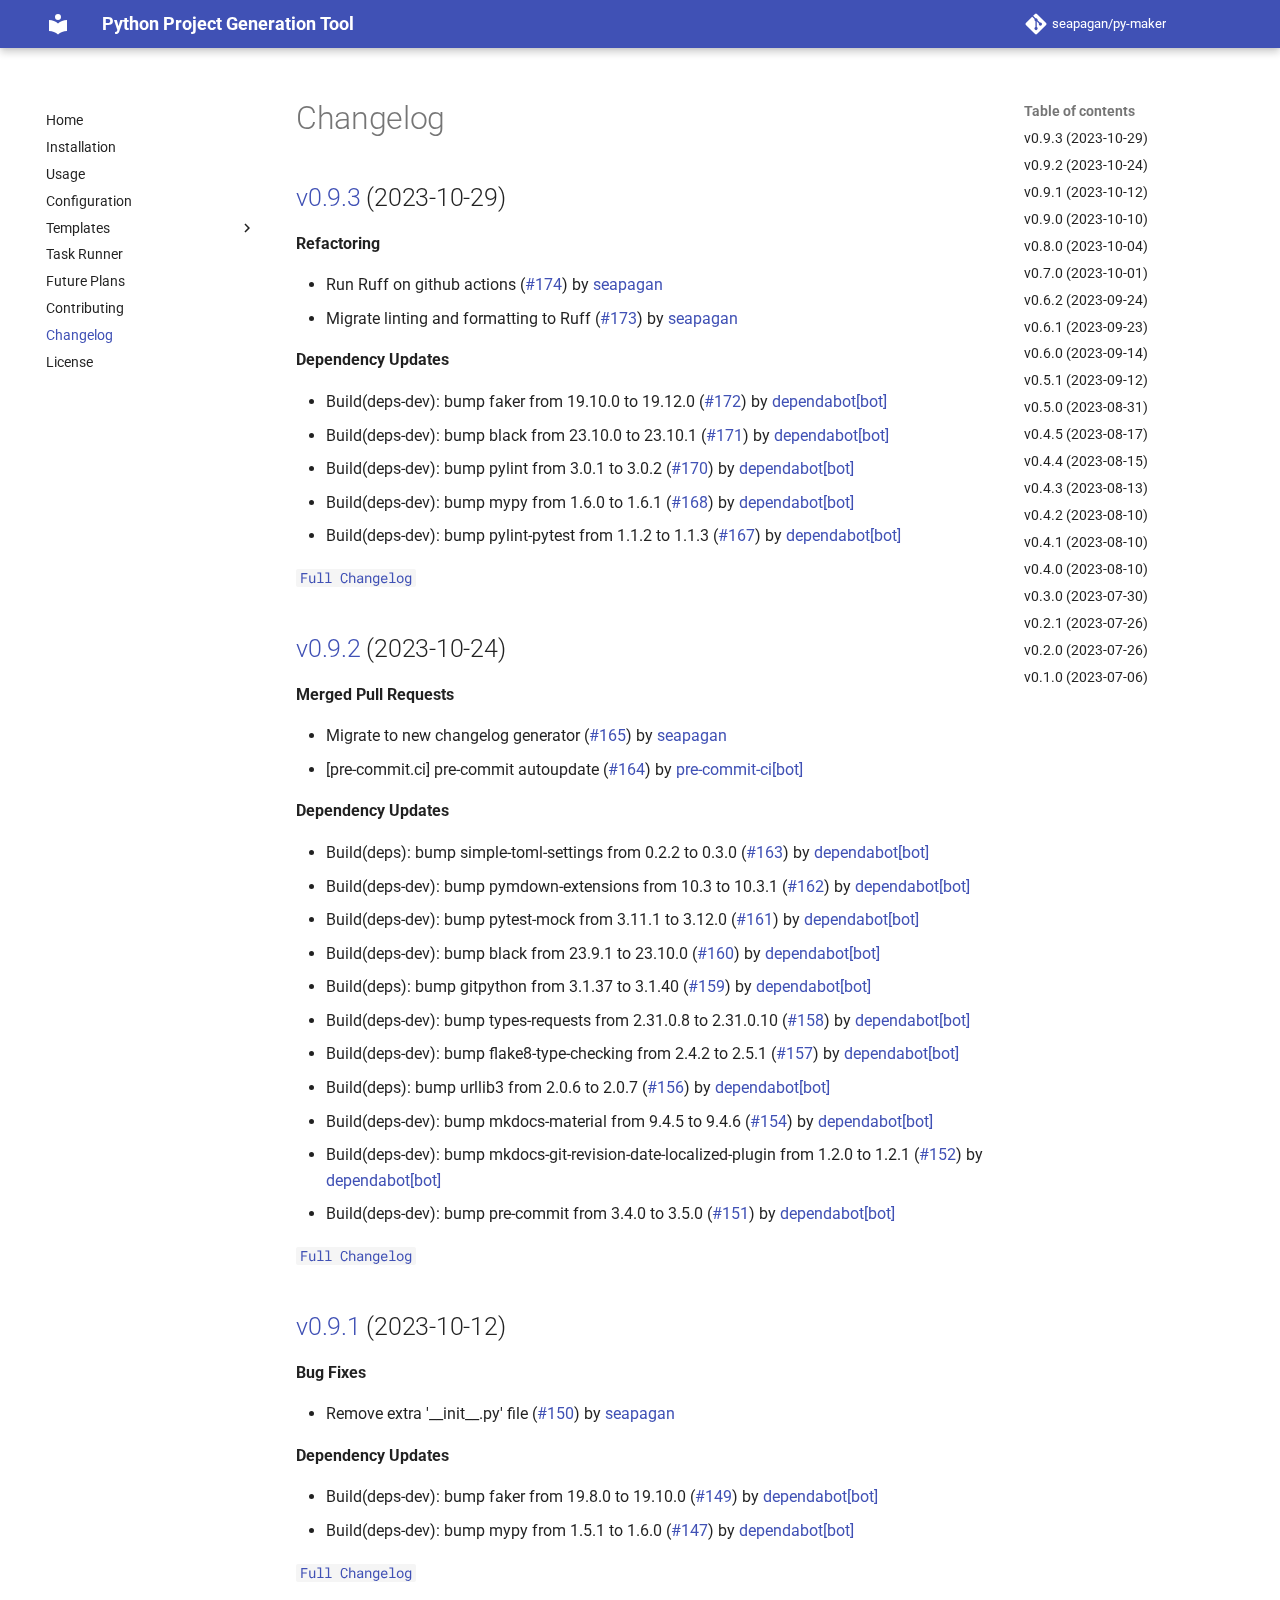
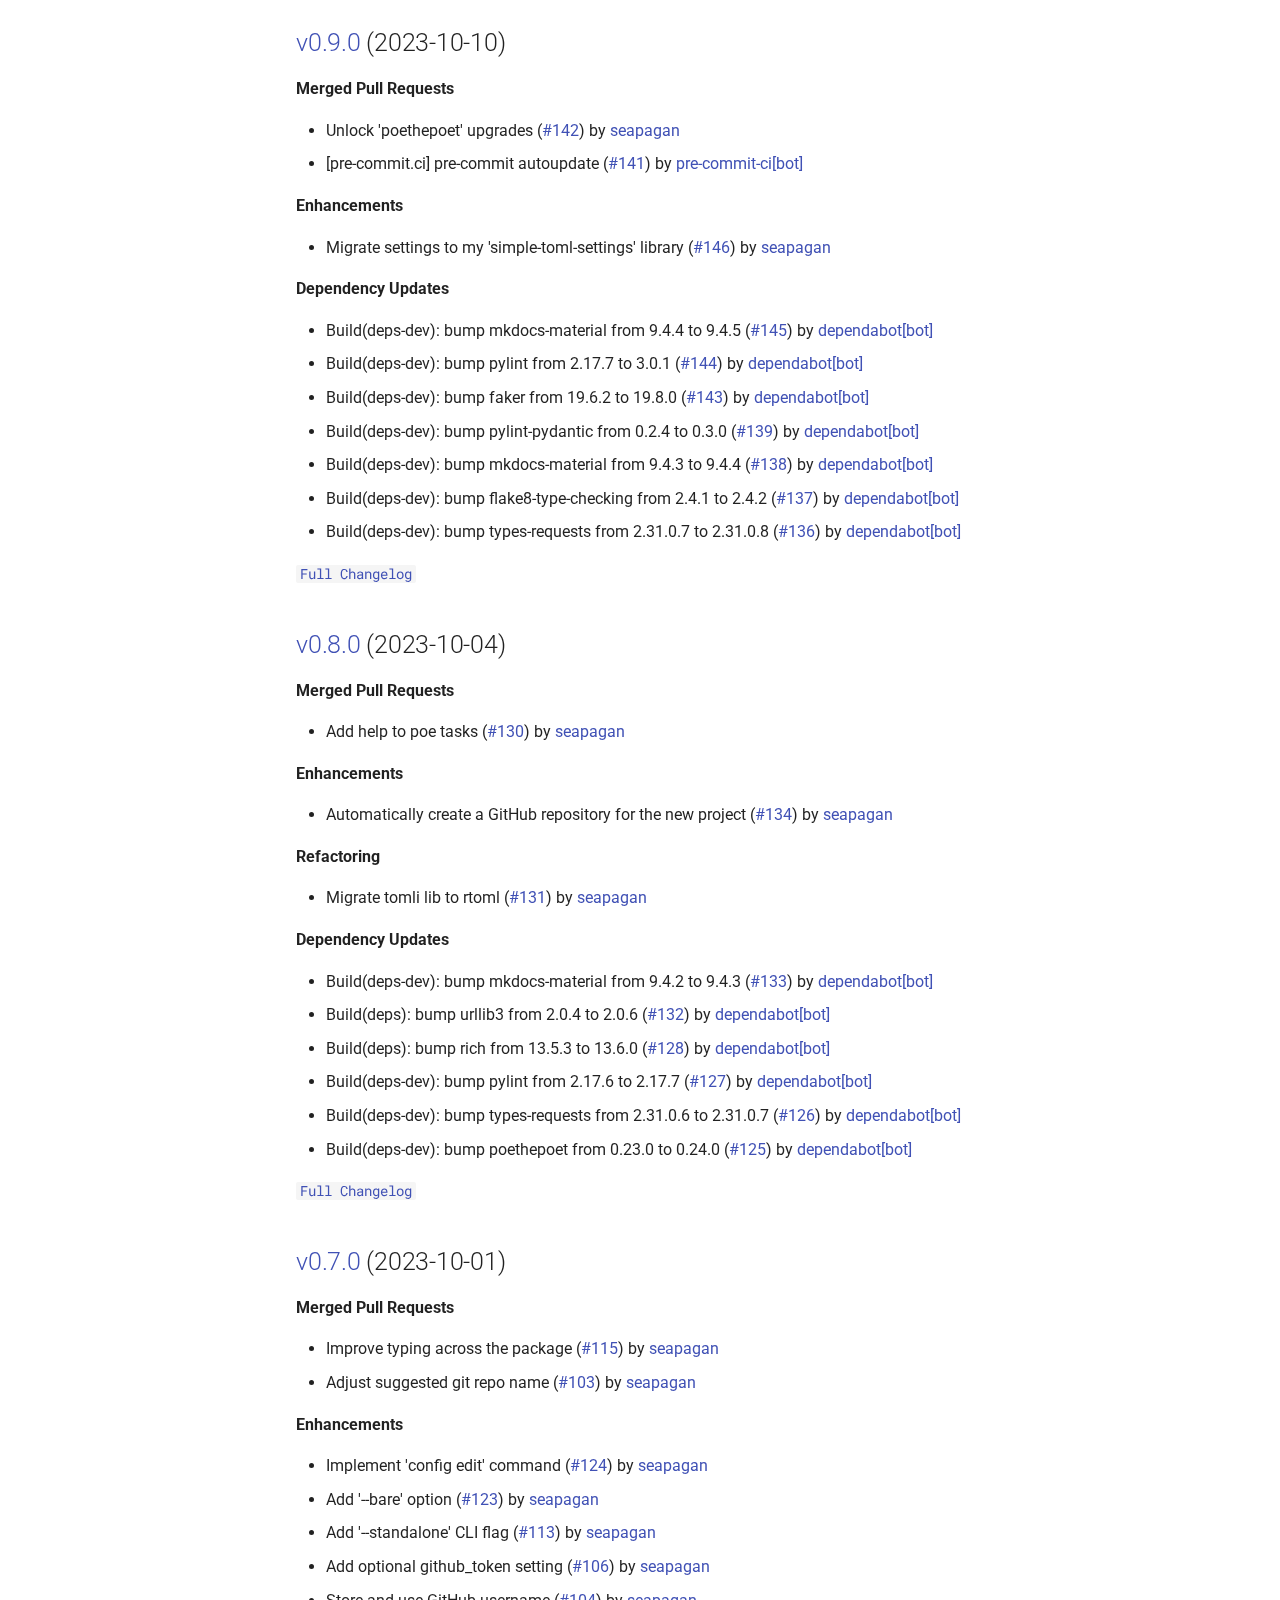
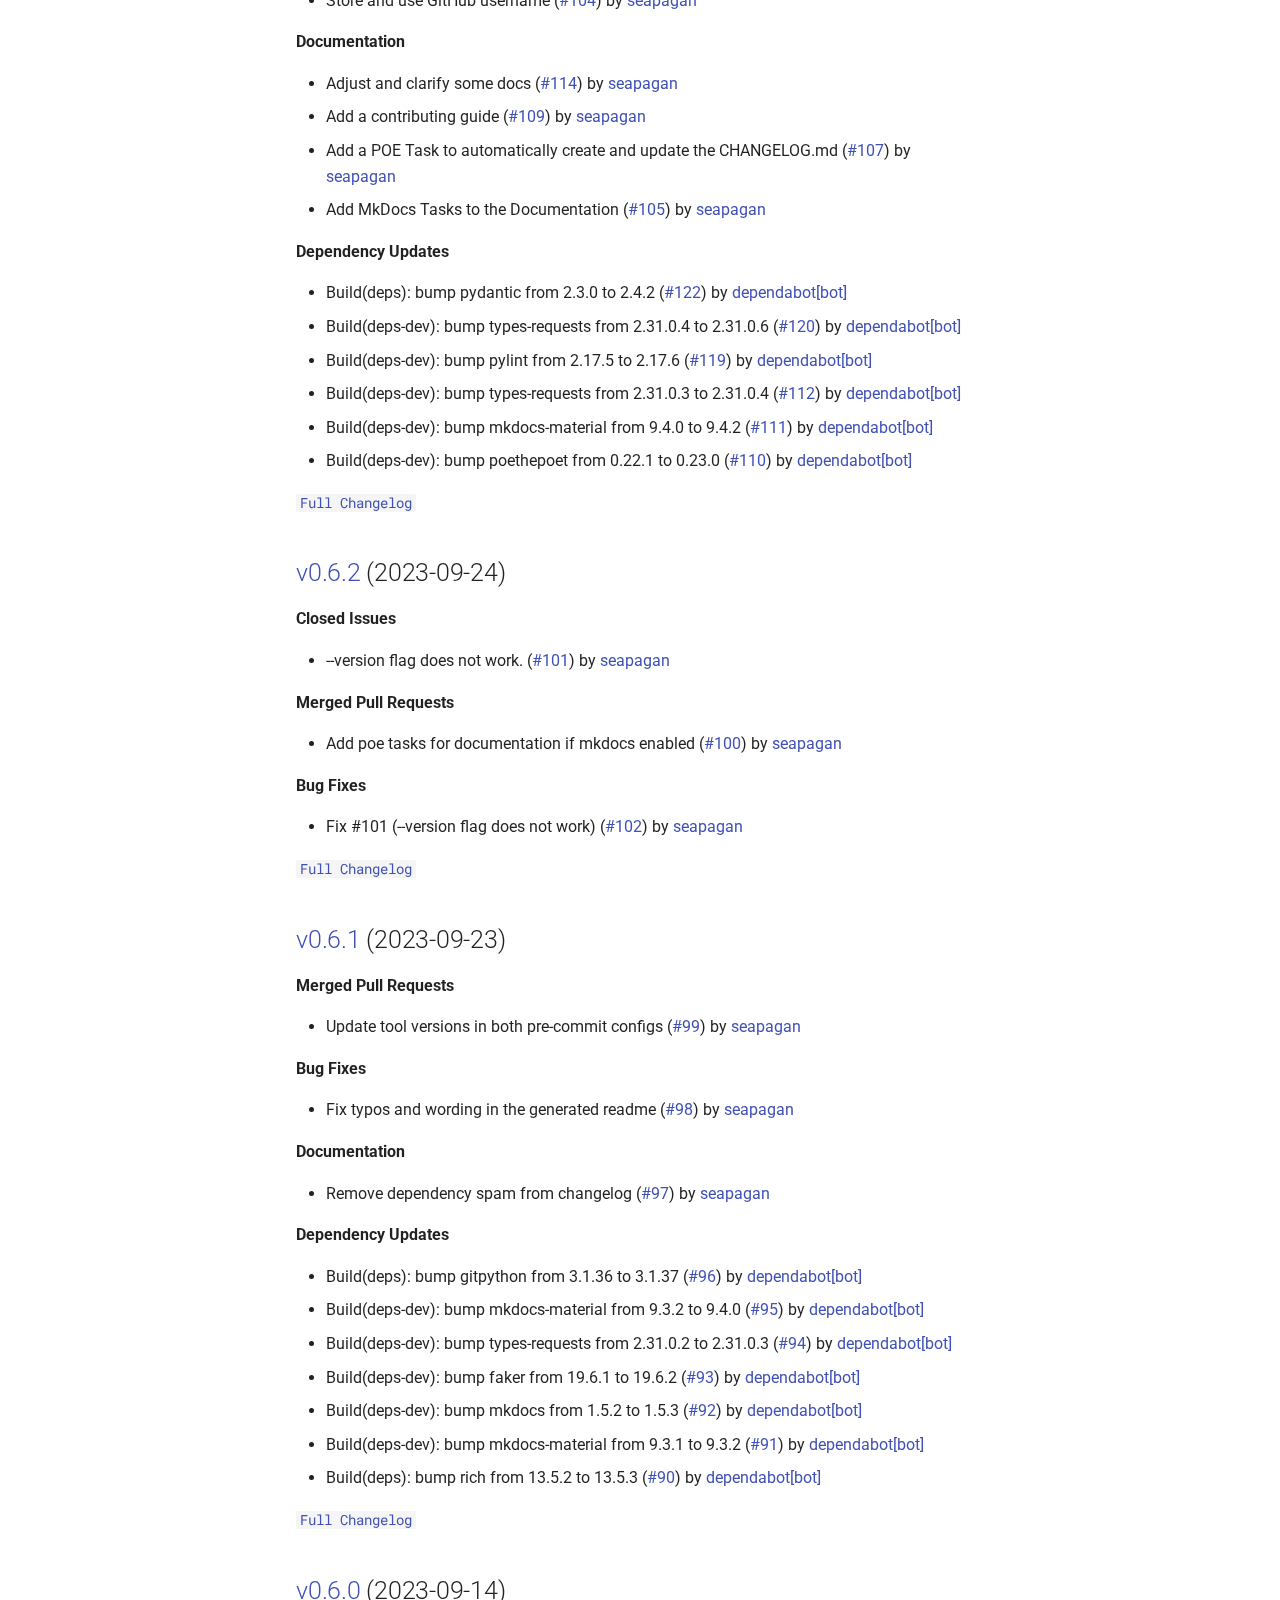
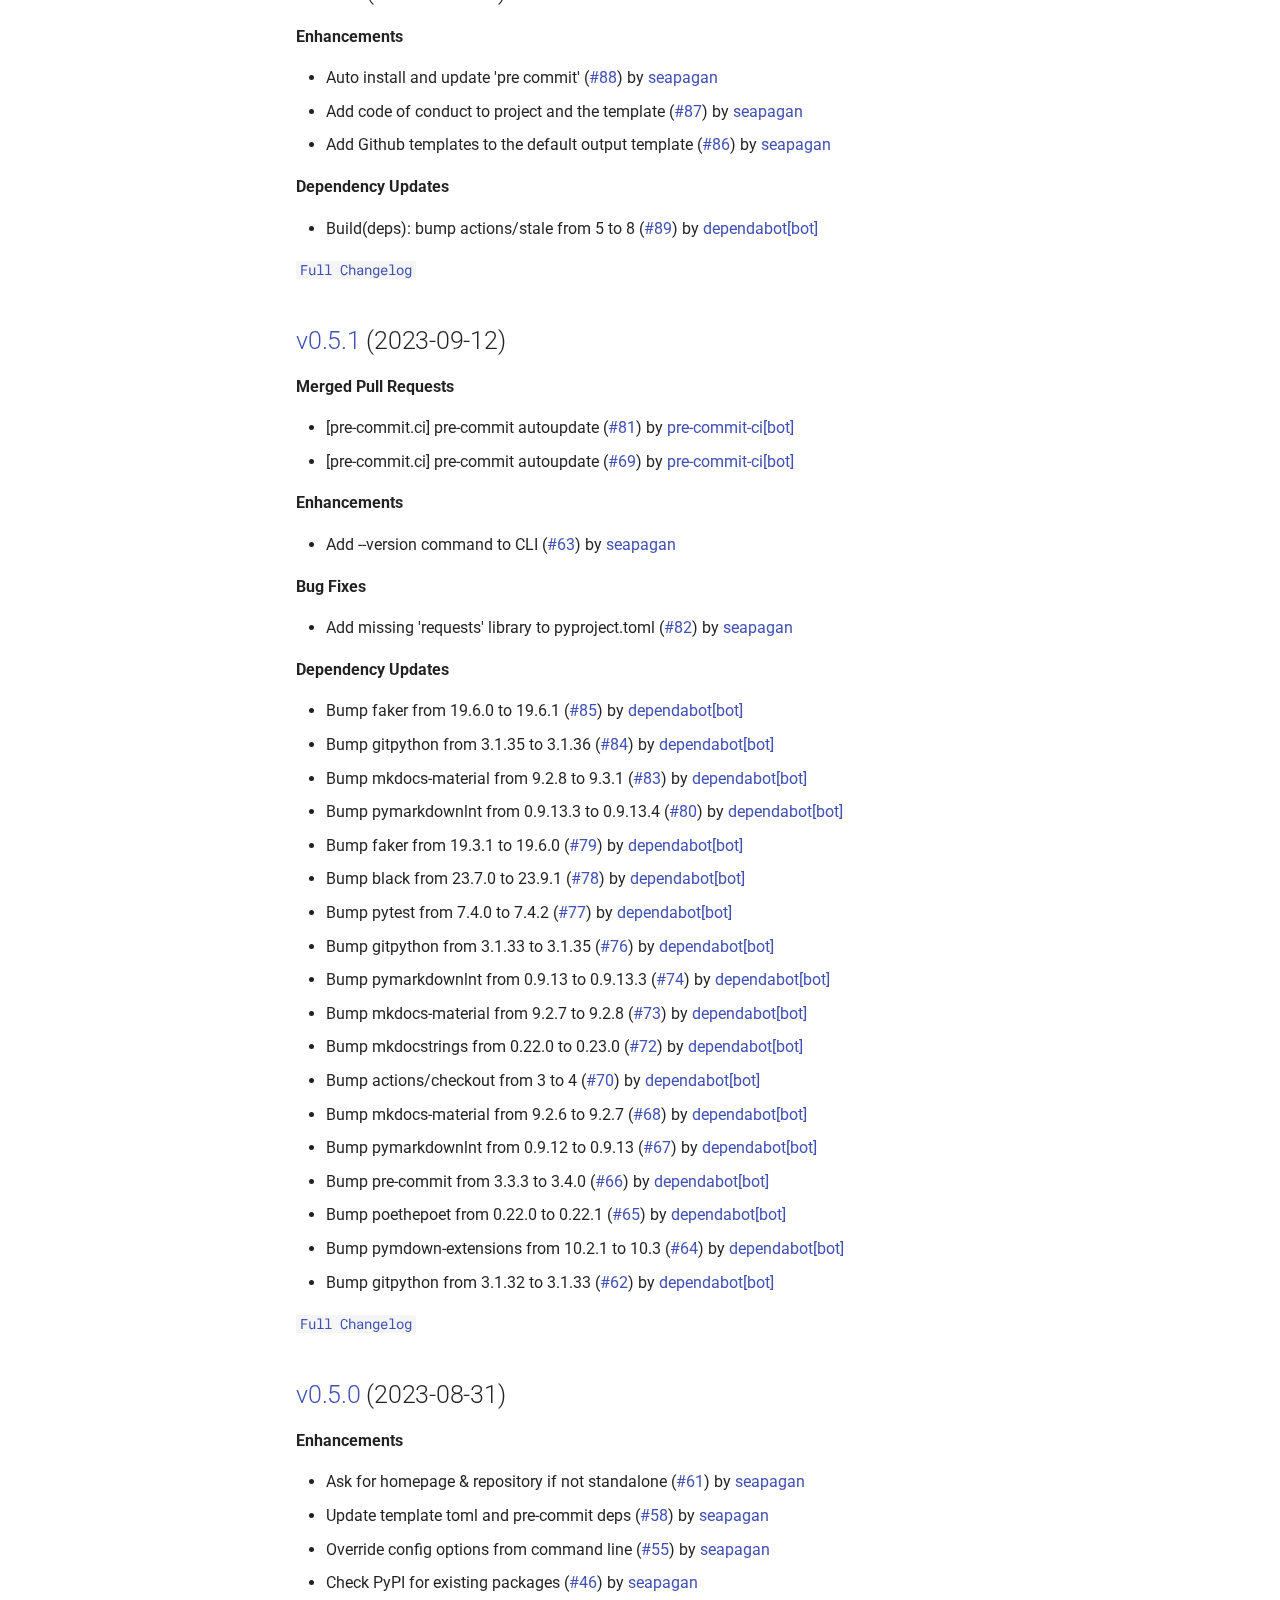
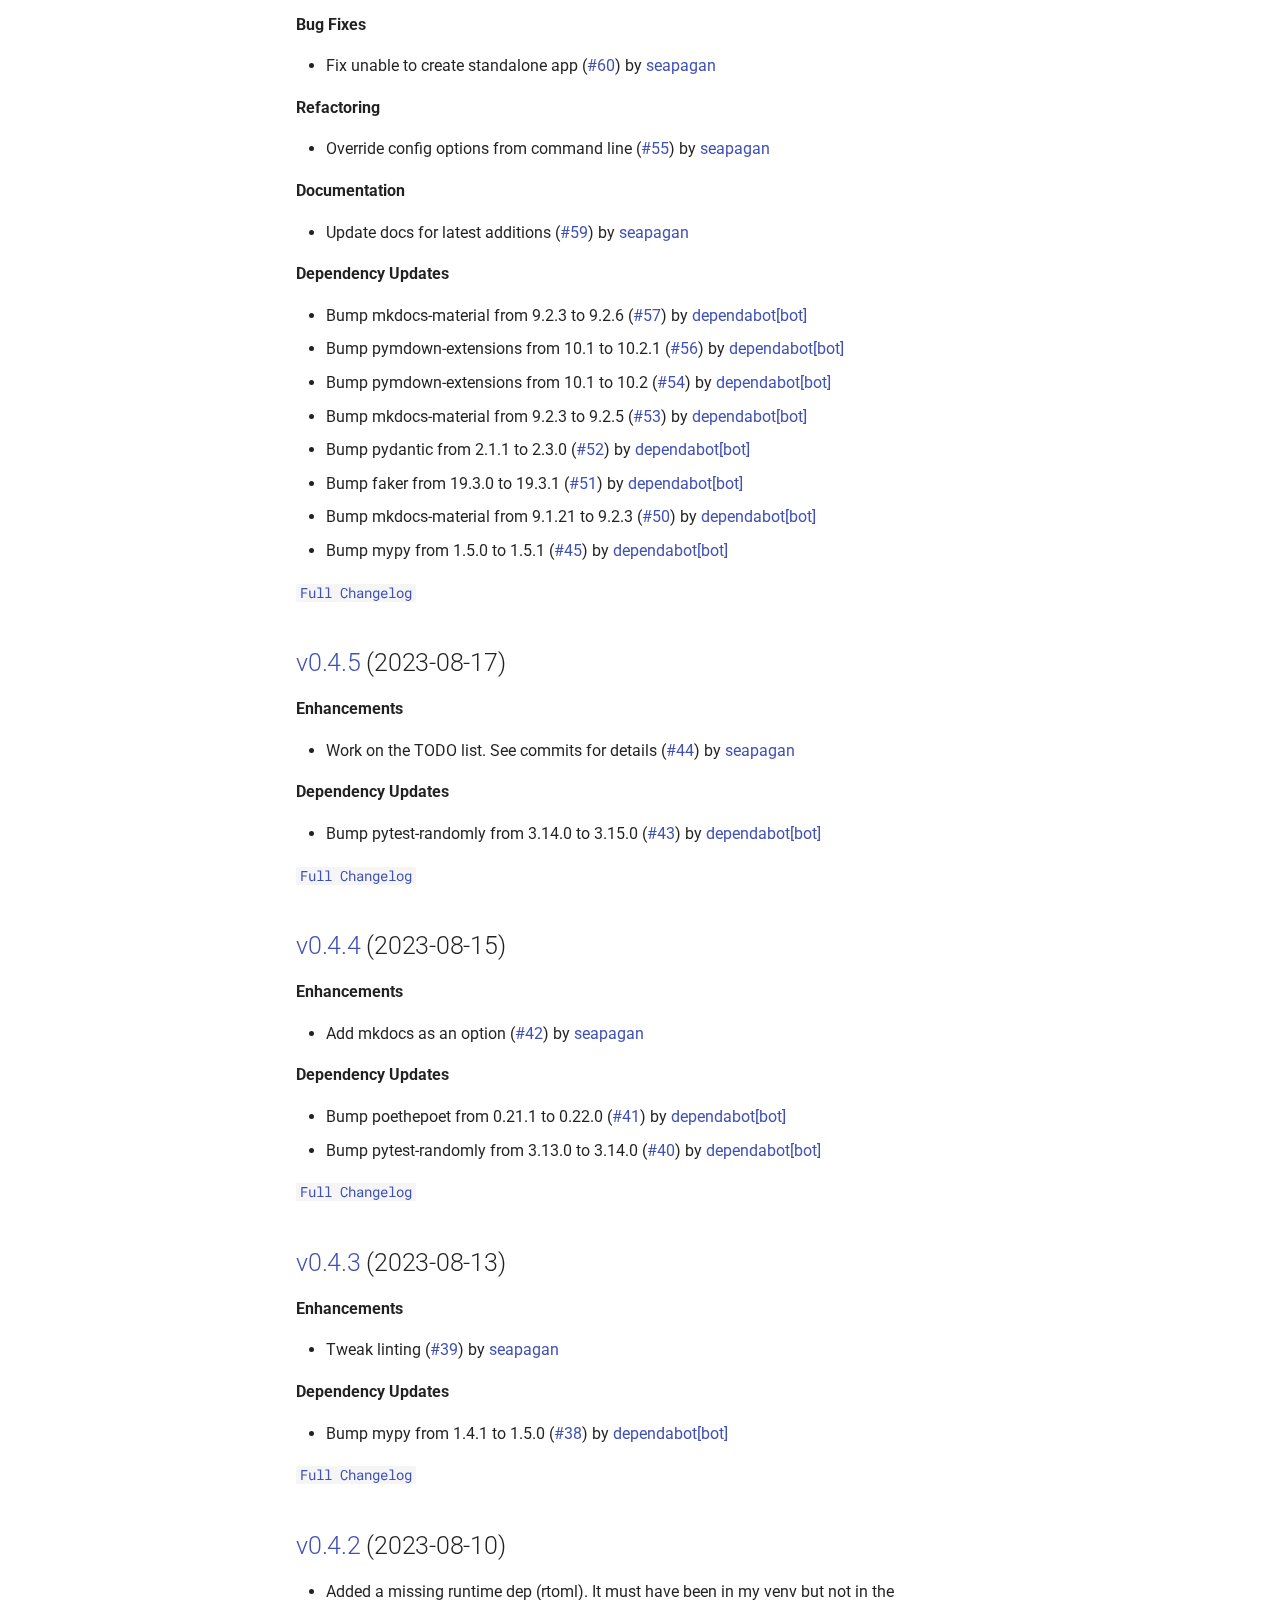
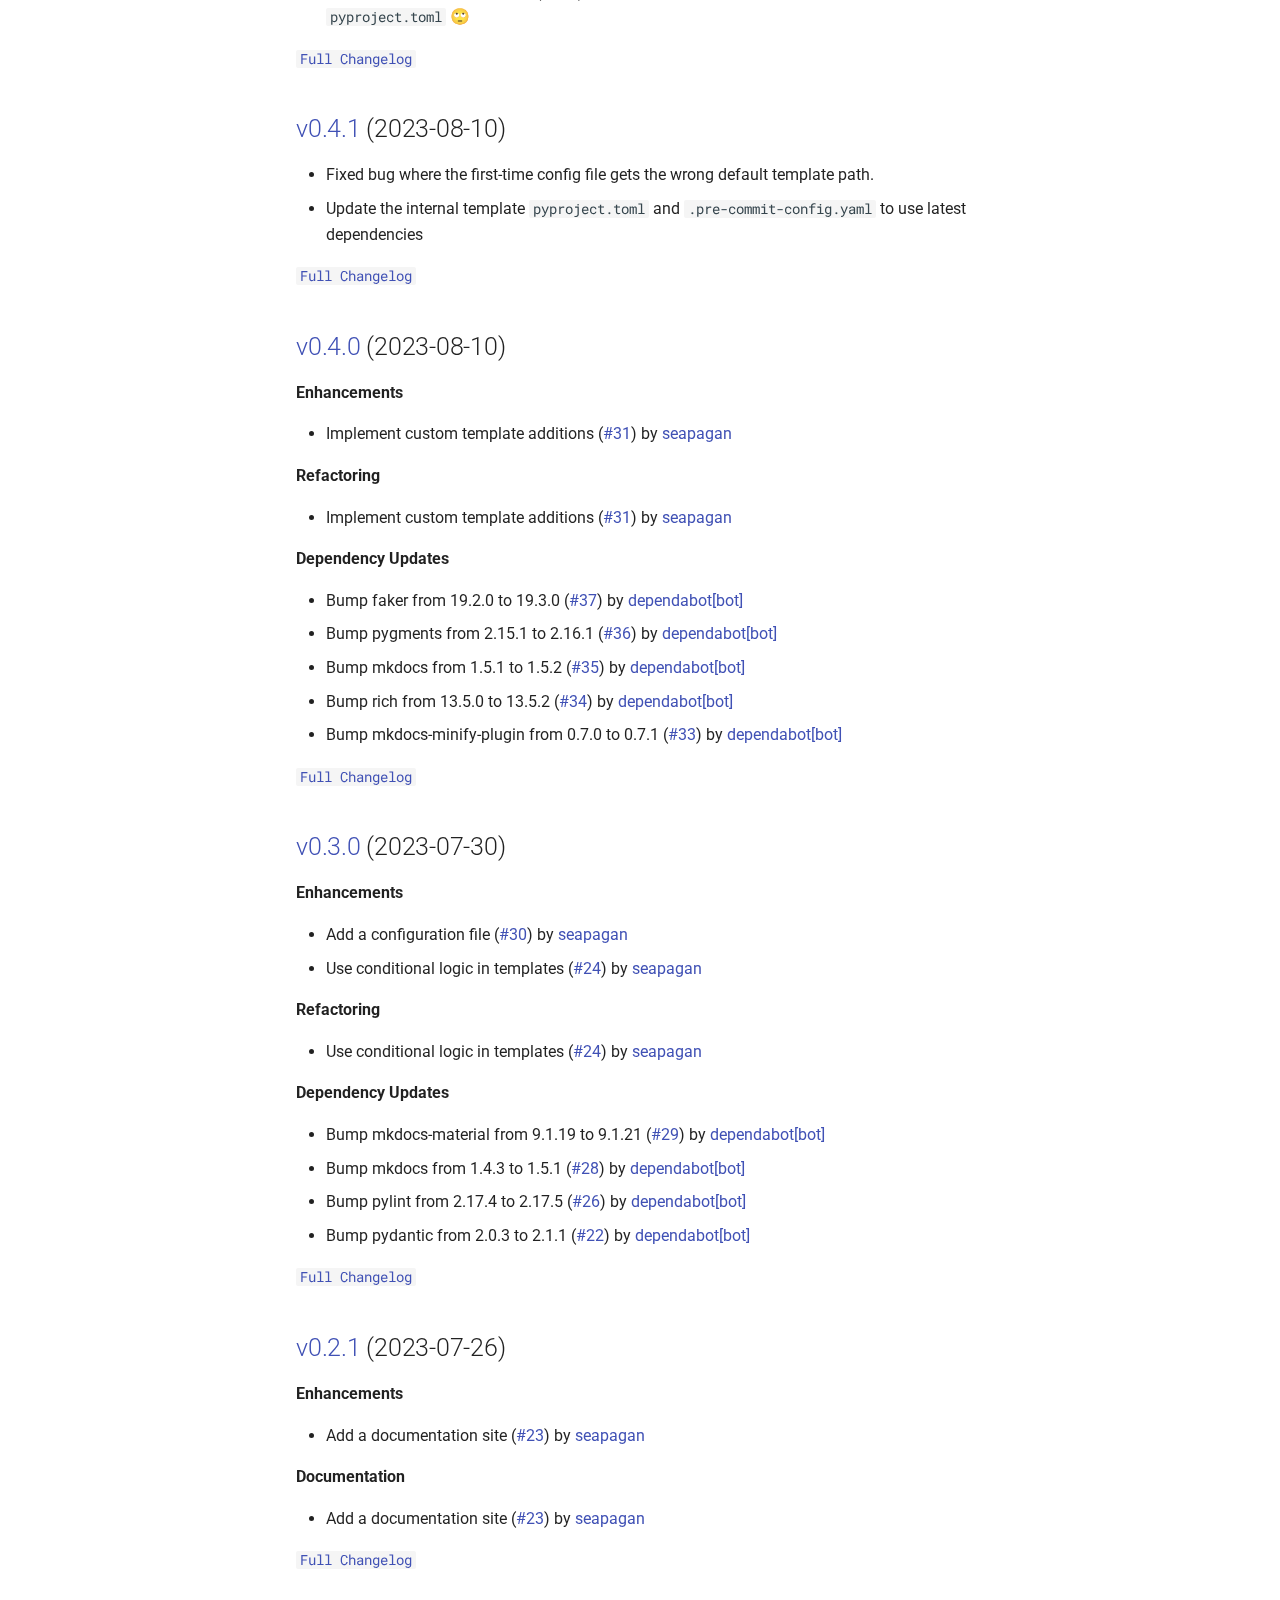
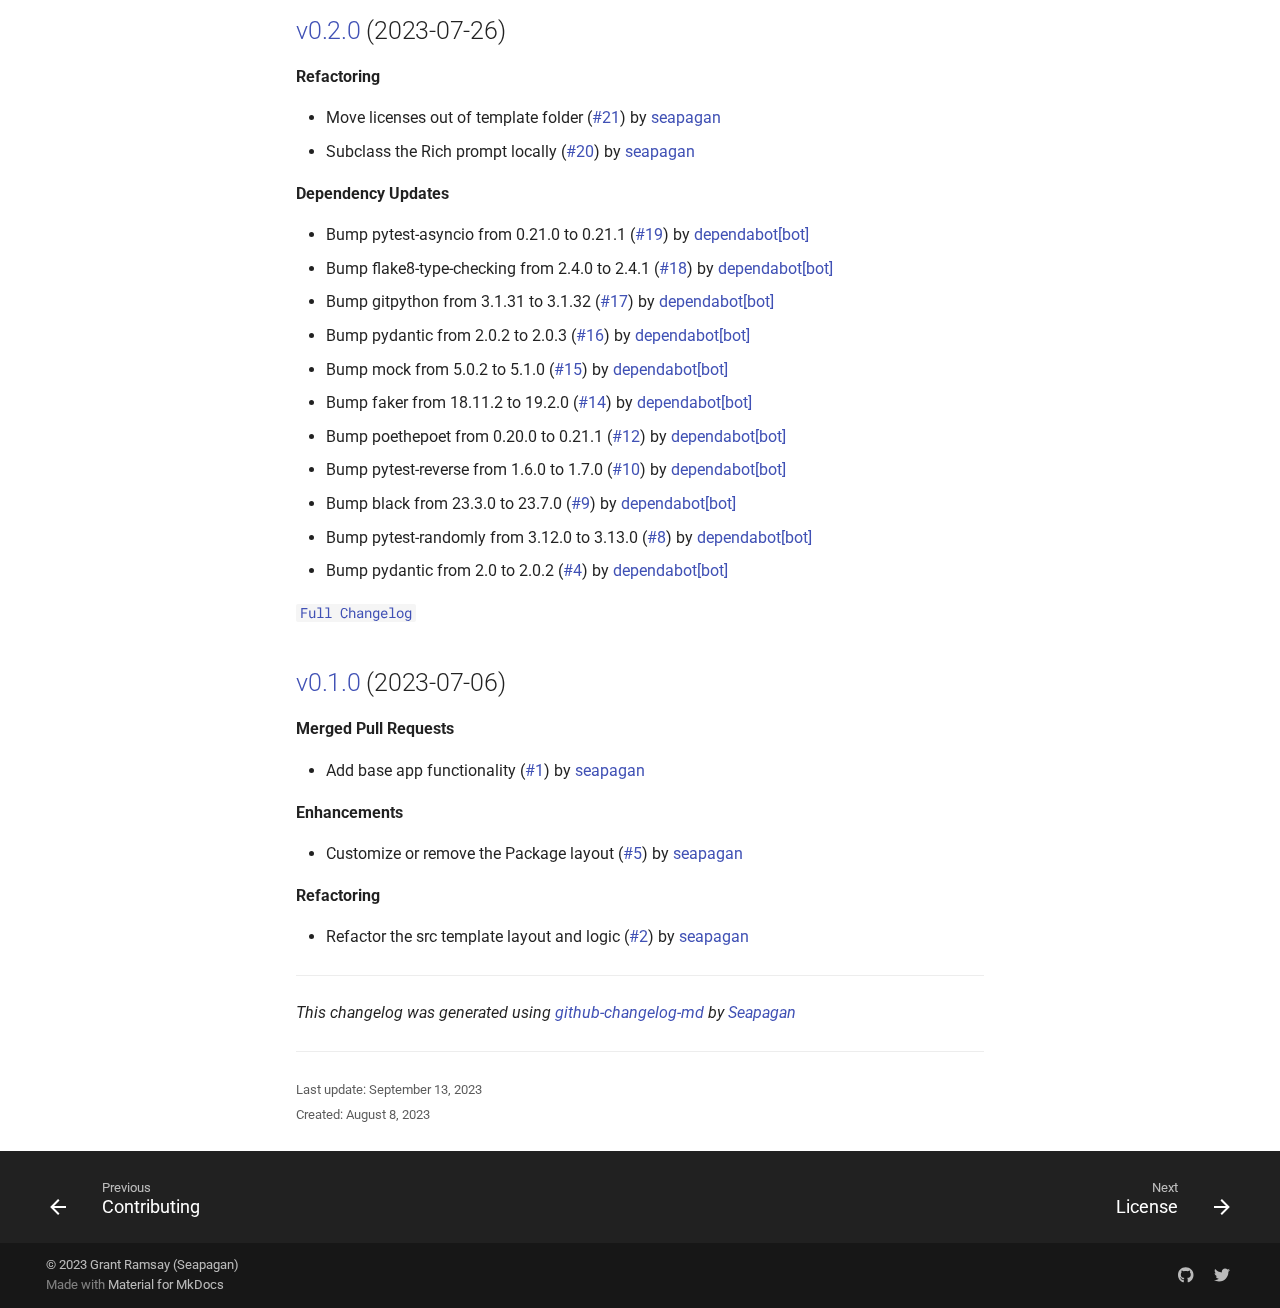
==== changelog/index.html @ f21f7f74 "Deployed 1bb9f09 with MkDocs version: 1.5.3" ====
<!doctype html><html lang=en class=no-js><head><meta charset=utf-8><meta name=viewport content="width=device-width,initial-scale=1"><link href=https://pymaker.seapagan.net/changelog/ rel=canonical><link href=../contributing/ rel=prev><link href=../license/ rel=next><link rel=icon href=../assets/images/favicon.png><meta name=generator content="mkdocs-1.5.3, mkdocs-material-9.4.7"><title>Changelog - Python Project Generation Tool</title><link rel=stylesheet href=../assets/stylesheets/main.4b4a2bd9.min.css><link rel=stylesheet href=../assets/stylesheets/palette.356b1318.min.css><link rel=preconnect href=https://fonts.gstatic.com crossorigin><link rel=stylesheet href="https://fonts.googleapis.com/css?family=Roboto:300,300i,400,400i,700,700i%7CRoboto+Mono:400,400i,700,700i&display=fallback"><style>:root{--md-text-font:"Roboto";--md-code-font:"Roboto Mono"}</style><link rel=stylesheet href=../assets/_mkdocstrings.css><link rel=stylesheet href=../css/extra.css><script>__md_scope=new URL("..",location),__md_hash=e=>[...e].reduce((e,_)=>(e<<5)-e+_.charCodeAt(0),0),__md_get=(e,_=localStorage,t=__md_scope)=>JSON.parse(_.getItem(t.pathname+"."+e)),__md_set=(e,_,t=localStorage,a=__md_scope)=>{try{t.setItem(a.pathname+"."+e,JSON.stringify(_))}catch(e){}}</script></head><body dir=ltr data-md-color-scheme=default data-md-color-primary=light-blue data-md-color-accent=blue><input class=md-toggle data-md-toggle=drawer type=checkbox id=__drawer autocomplete=off><input class=md-toggle data-md-toggle=search type=checkbox id=__search autocomplete=off><label class=md-overlay for=__drawer></label><div data-md-component=skip><a href=#changelog class=md-skip> Skip to content </a></div><div data-md-component=announce></div><header class="md-header md-header--shadow" data-md-component=header><nav class="md-header__inner md-grid" aria-label=Header><a href=.. title="Python Project Generation Tool" class="md-header__button md-logo" aria-label="Python Project Generation Tool" data-md-component=logo><svg xmlns=http://www.w3.org/2000/svg viewbox="0 0 24 24"><path d="M12 8a3 3 0 0 0 3-3 3 3 0 0 0-3-3 3 3 0 0 0-3 3 3 3 0 0 0 3 3m0 3.54C9.64 9.35 6.5 8 3 8v11c3.5 0 6.64 1.35 9 3.54 2.36-2.19 5.5-3.54 9-3.54V8c-3.5 0-6.64 1.35-9 3.54Z"/></svg></a><label class="md-header__button md-icon" for=__drawer><svg xmlns=http://www.w3.org/2000/svg viewbox="0 0 24 24"><path d="M3 6h18v2H3V6m0 5h18v2H3v-2m0 5h18v2H3v-2Z"/></svg></label><div class=md-header__title data-md-component=header-title><div class=md-header__ellipsis><div class=md-header__topic><span class=md-ellipsis> Python Project Generation Tool </span></div><div class=md-header__topic data-md-component=header-topic><span class=md-ellipsis> Changelog </span></div></div></div><label class="md-header__button md-icon" for=__search><svg xmlns=http://www.w3.org/2000/svg viewbox="0 0 24 24"><path d="M9.5 3A6.5 6.5 0 0 1 16 9.5c0 1.61-.59 3.09-1.56 4.23l.27.27h.79l5 5-1.5 1.5-5-5v-.79l-.27-.27A6.516 6.516 0 0 1 9.5 16 6.5 6.5 0 0 1 3 9.5 6.5 6.5 0 0 1 9.5 3m0 2C7 5 5 7 5 9.5S7 14 9.5 14 14 12 14 9.5 12 5 9.5 5Z"/></svg></label><div class=md-search data-md-component=search role=dialog><label class=md-search__overlay for=__search></label><div class=md-search__inner role=search><form class=md-search__form name=search><input type=text class=md-search__input name=query aria-label=Search placeholder=Search autocapitalize=off autocorrect=off autocomplete=off spellcheck=false data-md-component=search-query required><label class="md-search__icon md-icon" for=__search><svg xmlns=http://www.w3.org/2000/svg viewbox="0 0 24 24"><path d="M9.5 3A6.5 6.5 0 0 1 16 9.5c0 1.61-.59 3.09-1.56 4.23l.27.27h.79l5 5-1.5 1.5-5-5v-.79l-.27-.27A6.516 6.516 0 0 1 9.5 16 6.5 6.5 0 0 1 3 9.5 6.5 6.5 0 0 1 9.5 3m0 2C7 5 5 7 5 9.5S7 14 9.5 14 14 12 14 9.5 12 5 9.5 5Z"/></svg><svg xmlns=http://www.w3.org/2000/svg viewbox="0 0 24 24"><path d="M20 11v2H8l5.5 5.5-1.42 1.42L4.16 12l7.92-7.92L13.5 5.5 8 11h12Z"/></svg></label><nav class=md-search__options aria-label=Search><button type=reset class="md-search__icon md-icon" title=Clear aria-label=Clear tabindex=-1><svg xmlns=http://www.w3.org/2000/svg viewbox="0 0 24 24"><path d="M19 6.41 17.59 5 12 10.59 6.41 5 5 6.41 10.59 12 5 17.59 6.41 19 12 13.41 17.59 19 19 17.59 13.41 12 19 6.41Z"/></svg></button></nav></form><div class=md-search__output><div class=md-search__scrollwrap data-md-scrollfix><div class=md-search-result data-md-component=search-result><div class=md-search-result__meta> Initializing search </div><ol class=md-search-result__list role=presentation></ol></div></div></div></div></div><div class=md-header__source><a href=https://github.com/seapagan/py-maker title="Go to repository" class=md-source data-md-component=source><div class="md-source__icon md-icon"><svg xmlns=http://www.w3.org/2000/svg viewbox="0 0 448 512"><!-- Font Awesome Free 6.4.2 by @fontawesome - https://fontawesome.com License - https://fontawesome.com/license/free (Icons: CC BY 4.0, Fonts: SIL OFL 1.1, Code: MIT License) Copyright 2023 Fonticons, Inc.--><path d="M439.55 236.05 244 40.45a28.87 28.87 0 0 0-40.81 0l-40.66 40.63 51.52 51.52c27.06-9.14 52.68 16.77 43.39 43.68l49.66 49.66c34.23-11.8 61.18 31 35.47 56.69-26.49 26.49-70.21-2.87-56-37.34L240.22 199v121.85c25.3 12.54 22.26 41.85 9.08 55a34.34 34.34 0 0 1-48.55 0c-17.57-17.6-11.07-46.91 11.25-56v-123c-20.8-8.51-24.6-30.74-18.64-45L142.57 101 8.45 235.14a28.86 28.86 0 0 0 0 40.81l195.61 195.6a28.86 28.86 0 0 0 40.8 0l194.69-194.69a28.86 28.86 0 0 0 0-40.81z"/></svg></div><div class=md-source__repository> seapagan/py-maker </div></a></div></nav></header><div class=md-container data-md-component=container><main class=md-main data-md-component=main><div class="md-main__inner md-grid"><div class="md-sidebar md-sidebar--primary" data-md-component=sidebar data-md-type=navigation><div class=md-sidebar__scrollwrap><div class=md-sidebar__inner><nav class="md-nav md-nav--primary" aria-label=Navigation data-md-level=0><label class=md-nav__title for=__drawer><a href=.. title="Python Project Generation Tool" class="md-nav__button md-logo" aria-label="Python Project Generation Tool" data-md-component=logo><svg xmlns=http://www.w3.org/2000/svg viewbox="0 0 24 24"><path d="M12 8a3 3 0 0 0 3-3 3 3 0 0 0-3-3 3 3 0 0 0-3 3 3 3 0 0 0 3 3m0 3.54C9.64 9.35 6.5 8 3 8v11c3.5 0 6.64 1.35 9 3.54 2.36-2.19 5.5-3.54 9-3.54V8c-3.5 0-6.64 1.35-9 3.54Z"/></svg></a> Python Project Generation Tool </label><div class=md-nav__source><a href=https://github.com/seapagan/py-maker title="Go to repository" class=md-source data-md-component=source><div class="md-source__icon md-icon"><svg xmlns=http://www.w3.org/2000/svg viewbox="0 0 448 512"><!-- Font Awesome Free 6.4.2 by @fontawesome - https://fontawesome.com License - https://fontawesome.com/license/free (Icons: CC BY 4.0, Fonts: SIL OFL 1.1, Code: MIT License) Copyright 2023 Fonticons, Inc.--><path d="M439.55 236.05 244 40.45a28.87 28.87 0 0 0-40.81 0l-40.66 40.63 51.52 51.52c27.06-9.14 52.68 16.77 43.39 43.68l49.66 49.66c34.23-11.8 61.18 31 35.47 56.69-26.49 26.49-70.21-2.87-56-37.34L240.22 199v121.85c25.3 12.54 22.26 41.85 9.08 55a34.34 34.34 0 0 1-48.55 0c-17.57-17.6-11.07-46.91 11.25-56v-123c-20.8-8.51-24.6-30.74-18.64-45L142.57 101 8.45 235.14a28.86 28.86 0 0 0 0 40.81l195.61 195.6a28.86 28.86 0 0 0 40.8 0l194.69-194.69a28.86 28.86 0 0 0 0-40.81z"/></svg></div><div class=md-source__repository> seapagan/py-maker </div></a></div><ul class=md-nav__list data-md-scrollfix><li class=md-nav__item><a href=.. class=md-nav__link><span class=md-ellipsis> Home </span></a></li><li class=md-nav__item><a href=../installation/ class=md-nav__link><span class=md-ellipsis> Installation </span></a></li><li class=md-nav__item><a href=../usage/ class=md-nav__link><span class=md-ellipsis> Usage </span></a></li><li class=md-nav__item><a href=../configuration/ class=md-nav__link><span class=md-ellipsis> Configuration </span></a></li><li class="md-nav__item md-nav__item--nested"><input class="md-nav__toggle md-toggle md-toggle--indeterminate" type=checkbox id=__nav_5><label class=md-nav__link for=__nav_5 id=__nav_5_label tabindex=0><span class=md-ellipsis> Templates </span><span class="md-nav__icon md-icon"></span></label><nav class=md-nav data-md-level=1 aria-labelledby=__nav_5_label aria-expanded=false><label class=md-nav__title for=__nav_5><span class="md-nav__icon md-icon"></span> Templates </label><ul class=md-nav__list data-md-scrollfix><li class=md-nav__item><a href=../template/internal/ class=md-nav__link><span class=md-ellipsis> Internal Template </span></a></li><li class=md-nav__item><a href=../template/modify/ class=md-nav__link><span class=md-ellipsis> Modifying </span></a></li><li class=md-nav__item><a href=../template/replace/ class=md-nav__link><span class=md-ellipsis> Replacing </span></a></li></ul></nav></li><li class=md-nav__item><a href=../tasks/ class=md-nav__link><span class=md-ellipsis> Task Runner </span></a></li><li class=md-nav__item><a href=../future-plans/ class=md-nav__link><span class=md-ellipsis> Future Plans </span></a></li><li class=md-nav__item><a href=../contributing/ class=md-nav__link><span class=md-ellipsis> Contributing </span></a></li><li class="md-nav__item md-nav__item--active"><input class="md-nav__toggle md-toggle" type=checkbox id=__toc><label class="md-nav__link md-nav__link--active" for=__toc><span class=md-ellipsis> Changelog </span><span class="md-nav__icon md-icon"></span></label><a href=./ class="md-nav__link md-nav__link--active"><span class=md-ellipsis> Changelog </span></a><nav class="md-nav md-nav--secondary" aria-label="Table of contents"><label class=md-nav__title for=__toc><span class="md-nav__icon md-icon"></span> Table of contents </label><ul class=md-nav__list data-md-component=toc data-md-scrollfix><li class=md-nav__item><a href=#v093-2023-10-29 class=md-nav__link> v0.9.3 (2023-10-29) </a></li><li class=md-nav__item><a href=#v092-2023-10-24 class=md-nav__link> v0.9.2 (2023-10-24) </a></li><li class=md-nav__item><a href=#v091-2023-10-12 class=md-nav__link> v0.9.1 (2023-10-12) </a></li><li class=md-nav__item><a href=#v090-2023-10-10 class=md-nav__link> v0.9.0 (2023-10-10) </a></li><li class=md-nav__item><a href=#v080-2023-10-04 class=md-nav__link> v0.8.0 (2023-10-04) </a></li><li class=md-nav__item><a href=#v070-2023-10-01 class=md-nav__link> v0.7.0 (2023-10-01) </a></li><li class=md-nav__item><a href=#v062-2023-09-24 class=md-nav__link> v0.6.2 (2023-09-24) </a></li><li class=md-nav__item><a href=#v061-2023-09-23 class=md-nav__link> v0.6.1 (2023-09-23) </a></li><li class=md-nav__item><a href=#v060-2023-09-14 class=md-nav__link> v0.6.0 (2023-09-14) </a></li><li class=md-nav__item><a href=#v051-2023-09-12 class=md-nav__link> v0.5.1 (2023-09-12) </a></li><li class=md-nav__item><a href=#v050-2023-08-31 class=md-nav__link> v0.5.0 (2023-08-31) </a></li><li class=md-nav__item><a href=#v045-2023-08-17 class=md-nav__link> v0.4.5 (2023-08-17) </a></li><li class=md-nav__item><a href=#v044-2023-08-15 class=md-nav__link> v0.4.4 (2023-08-15) </a></li><li class=md-nav__item><a href=#v043-2023-08-13 class=md-nav__link> v0.4.3 (2023-08-13) </a></li><li class=md-nav__item><a href=#v042-2023-08-10 class=md-nav__link> v0.4.2 (2023-08-10) </a></li><li class=md-nav__item><a href=#v041-2023-08-10 class=md-nav__link> v0.4.1 (2023-08-10) </a></li><li class=md-nav__item><a href=#v040-2023-08-10 class=md-nav__link> v0.4.0 (2023-08-10) </a></li><li class=md-nav__item><a href=#v030-2023-07-30 class=md-nav__link> v0.3.0 (2023-07-30) </a></li><li class=md-nav__item><a href=#v021-2023-07-26 class=md-nav__link> v0.2.1 (2023-07-26) </a></li><li class=md-nav__item><a href=#v020-2023-07-26 class=md-nav__link> v0.2.0 (2023-07-26) </a></li><li class=md-nav__item><a href=#v010-2023-07-06 class=md-nav__link> v0.1.0 (2023-07-06) </a></li></ul></nav></li><li class=md-nav__item><a href=../license/ class=md-nav__link><span class=md-ellipsis> License </span></a></li></ul></nav></div></div></div><div class="md-sidebar md-sidebar--secondary" data-md-component=sidebar data-md-type=toc><div class=md-sidebar__scrollwrap><div class=md-sidebar__inner><nav class="md-nav md-nav--secondary" aria-label="Table of contents"><label class=md-nav__title for=__toc><span class="md-nav__icon md-icon"></span> Table of contents </label><ul class=md-nav__list data-md-component=toc data-md-scrollfix><li class=md-nav__item><a href=#v093-2023-10-29 class=md-nav__link> v0.9.3 (2023-10-29) </a></li><li class=md-nav__item><a href=#v092-2023-10-24 class=md-nav__link> v0.9.2 (2023-10-24) </a></li><li class=md-nav__item><a href=#v091-2023-10-12 class=md-nav__link> v0.9.1 (2023-10-12) </a></li><li class=md-nav__item><a href=#v090-2023-10-10 class=md-nav__link> v0.9.0 (2023-10-10) </a></li><li class=md-nav__item><a href=#v080-2023-10-04 class=md-nav__link> v0.8.0 (2023-10-04) </a></li><li class=md-nav__item><a href=#v070-2023-10-01 class=md-nav__link> v0.7.0 (2023-10-01) </a></li><li class=md-nav__item><a href=#v062-2023-09-24 class=md-nav__link> v0.6.2 (2023-09-24) </a></li><li class=md-nav__item><a href=#v061-2023-09-23 class=md-nav__link> v0.6.1 (2023-09-23) </a></li><li class=md-nav__item><a href=#v060-2023-09-14 class=md-nav__link> v0.6.0 (2023-09-14) </a></li><li class=md-nav__item><a href=#v051-2023-09-12 class=md-nav__link> v0.5.1 (2023-09-12) </a></li><li class=md-nav__item><a href=#v050-2023-08-31 class=md-nav__link> v0.5.0 (2023-08-31) </a></li><li class=md-nav__item><a href=#v045-2023-08-17 class=md-nav__link> v0.4.5 (2023-08-17) </a></li><li class=md-nav__item><a href=#v044-2023-08-15 class=md-nav__link> v0.4.4 (2023-08-15) </a></li><li class=md-nav__item><a href=#v043-2023-08-13 class=md-nav__link> v0.4.3 (2023-08-13) </a></li><li class=md-nav__item><a href=#v042-2023-08-10 class=md-nav__link> v0.4.2 (2023-08-10) </a></li><li class=md-nav__item><a href=#v041-2023-08-10 class=md-nav__link> v0.4.1 (2023-08-10) </a></li><li class=md-nav__item><a href=#v040-2023-08-10 class=md-nav__link> v0.4.0 (2023-08-10) </a></li><li class=md-nav__item><a href=#v030-2023-07-30 class=md-nav__link> v0.3.0 (2023-07-30) </a></li><li class=md-nav__item><a href=#v021-2023-07-26 class=md-nav__link> v0.2.1 (2023-07-26) </a></li><li class=md-nav__item><a href=#v020-2023-07-26 class=md-nav__link> v0.2.0 (2023-07-26) </a></li><li class=md-nav__item><a href=#v010-2023-07-06 class=md-nav__link> v0.1.0 (2023-07-06) </a></li></ul></nav></div></div></div><div class=md-content data-md-component=content><article class="md-content__inner md-typeset"><h1 id=changelog>Changelog</h1><h2 id=v093-2023-10-29><a href=https://github.com/seapagan/py-maker/releases/tag/v0.9.3>v0.9.3</a> (2023-10-29)</h2><p><strong>Refactoring</strong></p><ul><li>Run Ruff on github actions (<a href=https://github.com/seapagan/py-maker/pull/174>#174</a>) by <a href=https://github.com/seapagan>seapagan</a></li><li>Migrate linting and formatting to Ruff (<a href=https://github.com/seapagan/py-maker/pull/173>#173</a>) by <a href=https://github.com/seapagan>seapagan</a></li></ul><p><strong>Dependency Updates</strong></p><ul><li>Build(deps-dev): bump faker from 19.10.0 to 19.12.0 (<a href=https://github.com/seapagan/py-maker/pull/172>#172</a>) by <a href=https://github.com/apps/dependabot>dependabot[bot]</a></li><li>Build(deps-dev): bump black from 23.10.0 to 23.10.1 (<a href=https://github.com/seapagan/py-maker/pull/171>#171</a>) by <a href=https://github.com/apps/dependabot>dependabot[bot]</a></li><li>Build(deps-dev): bump pylint from 3.0.1 to 3.0.2 (<a href=https://github.com/seapagan/py-maker/pull/170>#170</a>) by <a href=https://github.com/apps/dependabot>dependabot[bot]</a></li><li>Build(deps-dev): bump mypy from 1.6.0 to 1.6.1 (<a href=https://github.com/seapagan/py-maker/pull/168>#168</a>) by <a href=https://github.com/apps/dependabot>dependabot[bot]</a></li><li>Build(deps-dev): bump pylint-pytest from 1.1.2 to 1.1.3 (<a href=https://github.com/seapagan/py-maker/pull/167>#167</a>) by <a href=https://github.com/apps/dependabot>dependabot[bot]</a></li></ul><p><a href=https://github.com/seapagan/py-maker/compare/v0.9.2...v0.9.3><code>Full Changelog</code></a></p><h2 id=v092-2023-10-24><a href=https://github.com/seapagan/py-maker/releases/tag/v0.9.2>v0.9.2</a> (2023-10-24)</h2><p><strong>Merged Pull Requests</strong></p><ul><li>Migrate to new changelog generator (<a href=https://github.com/seapagan/py-maker/pull/165>#165</a>) by <a href=https://github.com/seapagan>seapagan</a></li><li>[pre-commit.ci] pre-commit autoupdate (<a href=https://github.com/seapagan/py-maker/pull/164>#164</a>) by <a href=https://github.com/apps/pre-commit-ci>pre-commit-ci[bot]</a></li></ul><p><strong>Dependency Updates</strong></p><ul><li>Build(deps): bump simple-toml-settings from 0.2.2 to 0.3.0 (<a href=https://github.com/seapagan/py-maker/pull/163>#163</a>) by <a href=https://github.com/apps/dependabot>dependabot[bot]</a></li><li>Build(deps-dev): bump pymdown-extensions from 10.3 to 10.3.1 (<a href=https://github.com/seapagan/py-maker/pull/162>#162</a>) by <a href=https://github.com/apps/dependabot>dependabot[bot]</a></li><li>Build(deps-dev): bump pytest-mock from 3.11.1 to 3.12.0 (<a href=https://github.com/seapagan/py-maker/pull/161>#161</a>) by <a href=https://github.com/apps/dependabot>dependabot[bot]</a></li><li>Build(deps-dev): bump black from 23.9.1 to 23.10.0 (<a href=https://github.com/seapagan/py-maker/pull/160>#160</a>) by <a href=https://github.com/apps/dependabot>dependabot[bot]</a></li><li>Build(deps): bump gitpython from 3.1.37 to 3.1.40 (<a href=https://github.com/seapagan/py-maker/pull/159>#159</a>) by <a href=https://github.com/apps/dependabot>dependabot[bot]</a></li><li>Build(deps-dev): bump types-requests from 2.31.0.8 to 2.31.0.10 (<a href=https://github.com/seapagan/py-maker/pull/158>#158</a>) by <a href=https://github.com/apps/dependabot>dependabot[bot]</a></li><li>Build(deps-dev): bump flake8-type-checking from 2.4.2 to 2.5.1 (<a href=https://github.com/seapagan/py-maker/pull/157>#157</a>) by <a href=https://github.com/apps/dependabot>dependabot[bot]</a></li><li>Build(deps): bump urllib3 from 2.0.6 to 2.0.7 (<a href=https://github.com/seapagan/py-maker/pull/156>#156</a>) by <a href=https://github.com/apps/dependabot>dependabot[bot]</a></li><li>Build(deps-dev): bump mkdocs-material from 9.4.5 to 9.4.6 (<a href=https://github.com/seapagan/py-maker/pull/154>#154</a>) by <a href=https://github.com/apps/dependabot>dependabot[bot]</a></li><li>Build(deps-dev): bump mkdocs-git-revision-date-localized-plugin from 1.2.0 to 1.2.1 (<a href=https://github.com/seapagan/py-maker/pull/152>#152</a>) by <a href=https://github.com/apps/dependabot>dependabot[bot]</a></li><li>Build(deps-dev): bump pre-commit from 3.4.0 to 3.5.0 (<a href=https://github.com/seapagan/py-maker/pull/151>#151</a>) by <a href=https://github.com/apps/dependabot>dependabot[bot]</a></li></ul><p><a href=https://github.com/seapagan/py-maker/compare/v0.9.1...v0.9.2><code>Full Changelog</code></a></p><h2 id=v091-2023-10-12><a href=https://github.com/seapagan/py-maker/releases/tag/v0.9.1>v0.9.1</a> (2023-10-12)</h2><p><strong>Bug Fixes</strong></p><ul><li>Remove extra '__init__.py' file (<a href=https://github.com/seapagan/py-maker/pull/150>#150</a>) by <a href=https://github.com/seapagan>seapagan</a></li></ul><p><strong>Dependency Updates</strong></p><ul><li>Build(deps-dev): bump faker from 19.8.0 to 19.10.0 (<a href=https://github.com/seapagan/py-maker/pull/149>#149</a>) by <a href=https://github.com/apps/dependabot>dependabot[bot]</a></li><li>Build(deps-dev): bump mypy from 1.5.1 to 1.6.0 (<a href=https://github.com/seapagan/py-maker/pull/147>#147</a>) by <a href=https://github.com/apps/dependabot>dependabot[bot]</a></li></ul><p><a href=https://github.com/seapagan/py-maker/compare/v0.9.0...v0.9.1><code>Full Changelog</code></a></p><h2 id=v090-2023-10-10><a href=https://github.com/seapagan/py-maker/releases/tag/v0.9.0>v0.9.0</a> (2023-10-10)</h2><p><strong>Merged Pull Requests</strong></p><ul><li>Unlock 'poethepoet' upgrades (<a href=https://github.com/seapagan/py-maker/pull/142>#142</a>) by <a href=https://github.com/seapagan>seapagan</a></li><li>[pre-commit.ci] pre-commit autoupdate (<a href=https://github.com/seapagan/py-maker/pull/141>#141</a>) by <a href=https://github.com/apps/pre-commit-ci>pre-commit-ci[bot]</a></li></ul><p><strong>Enhancements</strong></p><ul><li>Migrate settings to my 'simple-toml-settings' library (<a href=https://github.com/seapagan/py-maker/pull/146>#146</a>) by <a href=https://github.com/seapagan>seapagan</a></li></ul><p><strong>Dependency Updates</strong></p><ul><li>Build(deps-dev): bump mkdocs-material from 9.4.4 to 9.4.5 (<a href=https://github.com/seapagan/py-maker/pull/145>#145</a>) by <a href=https://github.com/apps/dependabot>dependabot[bot]</a></li><li>Build(deps-dev): bump pylint from 2.17.7 to 3.0.1 (<a href=https://github.com/seapagan/py-maker/pull/144>#144</a>) by <a href=https://github.com/apps/dependabot>dependabot[bot]</a></li><li>Build(deps-dev): bump faker from 19.6.2 to 19.8.0 (<a href=https://github.com/seapagan/py-maker/pull/143>#143</a>) by <a href=https://github.com/apps/dependabot>dependabot[bot]</a></li><li>Build(deps-dev): bump pylint-pydantic from 0.2.4 to 0.3.0 (<a href=https://github.com/seapagan/py-maker/pull/139>#139</a>) by <a href=https://github.com/apps/dependabot>dependabot[bot]</a></li><li>Build(deps-dev): bump mkdocs-material from 9.4.3 to 9.4.4 (<a href=https://github.com/seapagan/py-maker/pull/138>#138</a>) by <a href=https://github.com/apps/dependabot>dependabot[bot]</a></li><li>Build(deps-dev): bump flake8-type-checking from 2.4.1 to 2.4.2 (<a href=https://github.com/seapagan/py-maker/pull/137>#137</a>) by <a href=https://github.com/apps/dependabot>dependabot[bot]</a></li><li>Build(deps-dev): bump types-requests from 2.31.0.7 to 2.31.0.8 (<a href=https://github.com/seapagan/py-maker/pull/136>#136</a>) by <a href=https://github.com/apps/dependabot>dependabot[bot]</a></li></ul><p><a href=https://github.com/seapagan/py-maker/compare/v0.8.0...v0.9.0><code>Full Changelog</code></a></p><h2 id=v080-2023-10-04><a href=https://github.com/seapagan/py-maker/releases/tag/v0.8.0>v0.8.0</a> (2023-10-04)</h2><p><strong>Merged Pull Requests</strong></p><ul><li>Add help to poe tasks (<a href=https://github.com/seapagan/py-maker/pull/130>#130</a>) by <a href=https://github.com/seapagan>seapagan</a></li></ul><p><strong>Enhancements</strong></p><ul><li>Automatically create a GitHub repository for the new project (<a href=https://github.com/seapagan/py-maker/pull/134>#134</a>) by <a href=https://github.com/seapagan>seapagan</a></li></ul><p><strong>Refactoring</strong></p><ul><li>Migrate tomli lib to rtoml (<a href=https://github.com/seapagan/py-maker/pull/131>#131</a>) by <a href=https://github.com/seapagan>seapagan</a></li></ul><p><strong>Dependency Updates</strong></p><ul><li>Build(deps-dev): bump mkdocs-material from 9.4.2 to 9.4.3 (<a href=https://github.com/seapagan/py-maker/pull/133>#133</a>) by <a href=https://github.com/apps/dependabot>dependabot[bot]</a></li><li>Build(deps): bump urllib3 from 2.0.4 to 2.0.6 (<a href=https://github.com/seapagan/py-maker/pull/132>#132</a>) by <a href=https://github.com/apps/dependabot>dependabot[bot]</a></li><li>Build(deps): bump rich from 13.5.3 to 13.6.0 (<a href=https://github.com/seapagan/py-maker/pull/128>#128</a>) by <a href=https://github.com/apps/dependabot>dependabot[bot]</a></li><li>Build(deps-dev): bump pylint from 2.17.6 to 2.17.7 (<a href=https://github.com/seapagan/py-maker/pull/127>#127</a>) by <a href=https://github.com/apps/dependabot>dependabot[bot]</a></li><li>Build(deps-dev): bump types-requests from 2.31.0.6 to 2.31.0.7 (<a href=https://github.com/seapagan/py-maker/pull/126>#126</a>) by <a href=https://github.com/apps/dependabot>dependabot[bot]</a></li><li>Build(deps-dev): bump poethepoet from 0.23.0 to 0.24.0 (<a href=https://github.com/seapagan/py-maker/pull/125>#125</a>) by <a href=https://github.com/apps/dependabot>dependabot[bot]</a></li></ul><p><a href=https://github.com/seapagan/py-maker/compare/v0.7.0...v0.8.0><code>Full Changelog</code></a></p><h2 id=v070-2023-10-01><a href=https://github.com/seapagan/py-maker/releases/tag/v0.7.0>v0.7.0</a> (2023-10-01)</h2><p><strong>Merged Pull Requests</strong></p><ul><li>Improve typing across the package (<a href=https://github.com/seapagan/py-maker/pull/115>#115</a>) by <a href=https://github.com/seapagan>seapagan</a></li><li>Adjust suggested git repo name (<a href=https://github.com/seapagan/py-maker/pull/103>#103</a>) by <a href=https://github.com/seapagan>seapagan</a></li></ul><p><strong>Enhancements</strong></p><ul><li>Implement 'config edit' command (<a href=https://github.com/seapagan/py-maker/pull/124>#124</a>) by <a href=https://github.com/seapagan>seapagan</a></li><li>Add '--bare' option (<a href=https://github.com/seapagan/py-maker/pull/123>#123</a>) by <a href=https://github.com/seapagan>seapagan</a></li><li>Add '--standalone' CLI flag (<a href=https://github.com/seapagan/py-maker/pull/113>#113</a>) by <a href=https://github.com/seapagan>seapagan</a></li><li>Add optional github_token setting (<a href=https://github.com/seapagan/py-maker/pull/106>#106</a>) by <a href=https://github.com/seapagan>seapagan</a></li><li>Store and use GitHub username (<a href=https://github.com/seapagan/py-maker/pull/104>#104</a>) by <a href=https://github.com/seapagan>seapagan</a></li></ul><p><strong>Documentation</strong></p><ul><li>Adjust and clarify some docs (<a href=https://github.com/seapagan/py-maker/pull/114>#114</a>) by <a href=https://github.com/seapagan>seapagan</a></li><li>Add a contributing guide (<a href=https://github.com/seapagan/py-maker/pull/109>#109</a>) by <a href=https://github.com/seapagan>seapagan</a></li><li>Add a POE Task to automatically create and update the CHANGELOG.md (<a href=https://github.com/seapagan/py-maker/pull/107>#107</a>) by <a href=https://github.com/seapagan>seapagan</a></li><li>Add MkDocs Tasks to the Documentation (<a href=https://github.com/seapagan/py-maker/pull/105>#105</a>) by <a href=https://github.com/seapagan>seapagan</a></li></ul><p><strong>Dependency Updates</strong></p><ul><li>Build(deps): bump pydantic from 2.3.0 to 2.4.2 (<a href=https://github.com/seapagan/py-maker/pull/122>#122</a>) by <a href=https://github.com/apps/dependabot>dependabot[bot]</a></li><li>Build(deps-dev): bump types-requests from 2.31.0.4 to 2.31.0.6 (<a href=https://github.com/seapagan/py-maker/pull/120>#120</a>) by <a href=https://github.com/apps/dependabot>dependabot[bot]</a></li><li>Build(deps-dev): bump pylint from 2.17.5 to 2.17.6 (<a href=https://github.com/seapagan/py-maker/pull/119>#119</a>) by <a href=https://github.com/apps/dependabot>dependabot[bot]</a></li><li>Build(deps-dev): bump types-requests from 2.31.0.3 to 2.31.0.4 (<a href=https://github.com/seapagan/py-maker/pull/112>#112</a>) by <a href=https://github.com/apps/dependabot>dependabot[bot]</a></li><li>Build(deps-dev): bump mkdocs-material from 9.4.0 to 9.4.2 (<a href=https://github.com/seapagan/py-maker/pull/111>#111</a>) by <a href=https://github.com/apps/dependabot>dependabot[bot]</a></li><li>Build(deps-dev): bump poethepoet from 0.22.1 to 0.23.0 (<a href=https://github.com/seapagan/py-maker/pull/110>#110</a>) by <a href=https://github.com/apps/dependabot>dependabot[bot]</a></li></ul><p><a href=https://github.com/seapagan/py-maker/compare/v0.6.2...v0.7.0><code>Full Changelog</code></a></p><h2 id=v062-2023-09-24><a href=https://github.com/seapagan/py-maker/releases/tag/v0.6.2>v0.6.2</a> (2023-09-24)</h2><p><strong>Closed Issues</strong></p><ul><li>--version flag does not work. (<a href=https://github.com/seapagan/py-maker/issues/101>#101</a>) by <a href=https://github.com/seapagan>seapagan</a></li></ul><p><strong>Merged Pull Requests</strong></p><ul><li>Add poe tasks for documentation if mkdocs enabled (<a href=https://github.com/seapagan/py-maker/pull/100>#100</a>) by <a href=https://github.com/seapagan>seapagan</a></li></ul><p><strong>Bug Fixes</strong></p><ul><li>Fix #101 (--version flag does not work) (<a href=https://github.com/seapagan/py-maker/pull/102>#102</a>) by <a href=https://github.com/seapagan>seapagan</a></li></ul><p><a href=https://github.com/seapagan/py-maker/compare/v0.6.1...v0.6.2><code>Full Changelog</code></a></p><h2 id=v061-2023-09-23><a href=https://github.com/seapagan/py-maker/releases/tag/v0.6.1>v0.6.1</a> (2023-09-23)</h2><p><strong>Merged Pull Requests</strong></p><ul><li>Update tool versions in both pre-commit configs (<a href=https://github.com/seapagan/py-maker/pull/99>#99</a>) by <a href=https://github.com/seapagan>seapagan</a></li></ul><p><strong>Bug Fixes</strong></p><ul><li>Fix typos and wording in the generated readme (<a href=https://github.com/seapagan/py-maker/pull/98>#98</a>) by <a href=https://github.com/seapagan>seapagan</a></li></ul><p><strong>Documentation</strong></p><ul><li>Remove dependency spam from changelog (<a href=https://github.com/seapagan/py-maker/pull/97>#97</a>) by <a href=https://github.com/seapagan>seapagan</a></li></ul><p><strong>Dependency Updates</strong></p><ul><li>Build(deps): bump gitpython from 3.1.36 to 3.1.37 (<a href=https://github.com/seapagan/py-maker/pull/96>#96</a>) by <a href=https://github.com/apps/dependabot>dependabot[bot]</a></li><li>Build(deps-dev): bump mkdocs-material from 9.3.2 to 9.4.0 (<a href=https://github.com/seapagan/py-maker/pull/95>#95</a>) by <a href=https://github.com/apps/dependabot>dependabot[bot]</a></li><li>Build(deps-dev): bump types-requests from 2.31.0.2 to 2.31.0.3 (<a href=https://github.com/seapagan/py-maker/pull/94>#94</a>) by <a href=https://github.com/apps/dependabot>dependabot[bot]</a></li><li>Build(deps-dev): bump faker from 19.6.1 to 19.6.2 (<a href=https://github.com/seapagan/py-maker/pull/93>#93</a>) by <a href=https://github.com/apps/dependabot>dependabot[bot]</a></li><li>Build(deps-dev): bump mkdocs from 1.5.2 to 1.5.3 (<a href=https://github.com/seapagan/py-maker/pull/92>#92</a>) by <a href=https://github.com/apps/dependabot>dependabot[bot]</a></li><li>Build(deps-dev): bump mkdocs-material from 9.3.1 to 9.3.2 (<a href=https://github.com/seapagan/py-maker/pull/91>#91</a>) by <a href=https://github.com/apps/dependabot>dependabot[bot]</a></li><li>Build(deps): bump rich from 13.5.2 to 13.5.3 (<a href=https://github.com/seapagan/py-maker/pull/90>#90</a>) by <a href=https://github.com/apps/dependabot>dependabot[bot]</a></li></ul><p><a href=https://github.com/seapagan/py-maker/compare/v0.6.0...v0.6.1><code>Full Changelog</code></a></p><h2 id=v060-2023-09-14><a href=https://github.com/seapagan/py-maker/releases/tag/v0.6.0>v0.6.0</a> (2023-09-14)</h2><p><strong>Enhancements</strong></p><ul><li>Auto install and update 'pre commit' (<a href=https://github.com/seapagan/py-maker/pull/88>#88</a>) by <a href=https://github.com/seapagan>seapagan</a></li><li>Add code of conduct to project and the template (<a href=https://github.com/seapagan/py-maker/pull/87>#87</a>) by <a href=https://github.com/seapagan>seapagan</a></li><li>Add Github templates to the default output template (<a href=https://github.com/seapagan/py-maker/pull/86>#86</a>) by <a href=https://github.com/seapagan>seapagan</a></li></ul><p><strong>Dependency Updates</strong></p><ul><li>Build(deps): bump actions/stale from 5 to 8 (<a href=https://github.com/seapagan/py-maker/pull/89>#89</a>) by <a href=https://github.com/apps/dependabot>dependabot[bot]</a></li></ul><p><a href=https://github.com/seapagan/py-maker/compare/v0.5.1...v0.6.0><code>Full Changelog</code></a></p><h2 id=v051-2023-09-12><a href=https://github.com/seapagan/py-maker/releases/tag/v0.5.1>v0.5.1</a> (2023-09-12)</h2><p><strong>Merged Pull Requests</strong></p><ul><li>[pre-commit.ci] pre-commit autoupdate (<a href=https://github.com/seapagan/py-maker/pull/81>#81</a>) by <a href=https://github.com/apps/pre-commit-ci>pre-commit-ci[bot]</a></li><li>[pre-commit.ci] pre-commit autoupdate (<a href=https://github.com/seapagan/py-maker/pull/69>#69</a>) by <a href=https://github.com/apps/pre-commit-ci>pre-commit-ci[bot]</a></li></ul><p><strong>Enhancements</strong></p><ul><li>Add --version command to CLI (<a href=https://github.com/seapagan/py-maker/pull/63>#63</a>) by <a href=https://github.com/seapagan>seapagan</a></li></ul><p><strong>Bug Fixes</strong></p><ul><li>Add missing 'requests' library to pyproject.toml (<a href=https://github.com/seapagan/py-maker/pull/82>#82</a>) by <a href=https://github.com/seapagan>seapagan</a></li></ul><p><strong>Dependency Updates</strong></p><ul><li>Bump faker from 19.6.0 to 19.6.1 (<a href=https://github.com/seapagan/py-maker/pull/85>#85</a>) by <a href=https://github.com/apps/dependabot>dependabot[bot]</a></li><li>Bump gitpython from 3.1.35 to 3.1.36 (<a href=https://github.com/seapagan/py-maker/pull/84>#84</a>) by <a href=https://github.com/apps/dependabot>dependabot[bot]</a></li><li>Bump mkdocs-material from 9.2.8 to 9.3.1 (<a href=https://github.com/seapagan/py-maker/pull/83>#83</a>) by <a href=https://github.com/apps/dependabot>dependabot[bot]</a></li><li>Bump pymarkdownlnt from 0.9.13.3 to 0.9.13.4 (<a href=https://github.com/seapagan/py-maker/pull/80>#80</a>) by <a href=https://github.com/apps/dependabot>dependabot[bot]</a></li><li>Bump faker from 19.3.1 to 19.6.0 (<a href=https://github.com/seapagan/py-maker/pull/79>#79</a>) by <a href=https://github.com/apps/dependabot>dependabot[bot]</a></li><li>Bump black from 23.7.0 to 23.9.1 (<a href=https://github.com/seapagan/py-maker/pull/78>#78</a>) by <a href=https://github.com/apps/dependabot>dependabot[bot]</a></li><li>Bump pytest from 7.4.0 to 7.4.2 (<a href=https://github.com/seapagan/py-maker/pull/77>#77</a>) by <a href=https://github.com/apps/dependabot>dependabot[bot]</a></li><li>Bump gitpython from 3.1.33 to 3.1.35 (<a href=https://github.com/seapagan/py-maker/pull/76>#76</a>) by <a href=https://github.com/apps/dependabot>dependabot[bot]</a></li><li>Bump pymarkdownlnt from 0.9.13 to 0.9.13.3 (<a href=https://github.com/seapagan/py-maker/pull/74>#74</a>) by <a href=https://github.com/apps/dependabot>dependabot[bot]</a></li><li>Bump mkdocs-material from 9.2.7 to 9.2.8 (<a href=https://github.com/seapagan/py-maker/pull/73>#73</a>) by <a href=https://github.com/apps/dependabot>dependabot[bot]</a></li><li>Bump mkdocstrings from 0.22.0 to 0.23.0 (<a href=https://github.com/seapagan/py-maker/pull/72>#72</a>) by <a href=https://github.com/apps/dependabot>dependabot[bot]</a></li><li>Bump actions/checkout from 3 to 4 (<a href=https://github.com/seapagan/py-maker/pull/70>#70</a>) by <a href=https://github.com/apps/dependabot>dependabot[bot]</a></li><li>Bump mkdocs-material from 9.2.6 to 9.2.7 (<a href=https://github.com/seapagan/py-maker/pull/68>#68</a>) by <a href=https://github.com/apps/dependabot>dependabot[bot]</a></li><li>Bump pymarkdownlnt from 0.9.12 to 0.9.13 (<a href=https://github.com/seapagan/py-maker/pull/67>#67</a>) by <a href=https://github.com/apps/dependabot>dependabot[bot]</a></li><li>Bump pre-commit from 3.3.3 to 3.4.0 (<a href=https://github.com/seapagan/py-maker/pull/66>#66</a>) by <a href=https://github.com/apps/dependabot>dependabot[bot]</a></li><li>Bump poethepoet from 0.22.0 to 0.22.1 (<a href=https://github.com/seapagan/py-maker/pull/65>#65</a>) by <a href=https://github.com/apps/dependabot>dependabot[bot]</a></li><li>Bump pymdown-extensions from 10.2.1 to 10.3 (<a href=https://github.com/seapagan/py-maker/pull/64>#64</a>) by <a href=https://github.com/apps/dependabot>dependabot[bot]</a></li><li>Bump gitpython from 3.1.32 to 3.1.33 (<a href=https://github.com/seapagan/py-maker/pull/62>#62</a>) by <a href=https://github.com/apps/dependabot>dependabot[bot]</a></li></ul><p><a href=https://github.com/seapagan/py-maker/compare/v0.5.0...v0.5.1><code>Full Changelog</code></a></p><h2 id=v050-2023-08-31><a href=https://github.com/seapagan/py-maker/releases/tag/v0.5.0>v0.5.0</a> (2023-08-31)</h2><p><strong>Enhancements</strong></p><ul><li>Ask for homepage &amp; repository if not standalone (<a href=https://github.com/seapagan/py-maker/pull/61>#61</a>) by <a href=https://github.com/seapagan>seapagan</a></li><li>Update template toml and pre-commit deps (<a href=https://github.com/seapagan/py-maker/pull/58>#58</a>) by <a href=https://github.com/seapagan>seapagan</a></li><li>Override config options from command line (<a href=https://github.com/seapagan/py-maker/pull/55>#55</a>) by <a href=https://github.com/seapagan>seapagan</a></li><li>Check PyPI for existing packages (<a href=https://github.com/seapagan/py-maker/pull/46>#46</a>) by <a href=https://github.com/seapagan>seapagan</a></li></ul><p><strong>Bug Fixes</strong></p><ul><li>Fix unable to create standalone app (<a href=https://github.com/seapagan/py-maker/pull/60>#60</a>) by <a href=https://github.com/seapagan>seapagan</a></li></ul><p><strong>Refactoring</strong></p><ul><li>Override config options from command line (<a href=https://github.com/seapagan/py-maker/pull/55>#55</a>) by <a href=https://github.com/seapagan>seapagan</a></li></ul><p><strong>Documentation</strong></p><ul><li>Update docs for latest additions (<a href=https://github.com/seapagan/py-maker/pull/59>#59</a>) by <a href=https://github.com/seapagan>seapagan</a></li></ul><p><strong>Dependency Updates</strong></p><ul><li>Bump mkdocs-material from 9.2.3 to 9.2.6 (<a href=https://github.com/seapagan/py-maker/pull/57>#57</a>) by <a href=https://github.com/apps/dependabot>dependabot[bot]</a></li><li>Bump pymdown-extensions from 10.1 to 10.2.1 (<a href=https://github.com/seapagan/py-maker/pull/56>#56</a>) by <a href=https://github.com/apps/dependabot>dependabot[bot]</a></li><li>Bump pymdown-extensions from 10.1 to 10.2 (<a href=https://github.com/seapagan/py-maker/pull/54>#54</a>) by <a href=https://github.com/apps/dependabot>dependabot[bot]</a></li><li>Bump mkdocs-material from 9.2.3 to 9.2.5 (<a href=https://github.com/seapagan/py-maker/pull/53>#53</a>) by <a href=https://github.com/apps/dependabot>dependabot[bot]</a></li><li>Bump pydantic from 2.1.1 to 2.3.0 (<a href=https://github.com/seapagan/py-maker/pull/52>#52</a>) by <a href=https://github.com/apps/dependabot>dependabot[bot]</a></li><li>Bump faker from 19.3.0 to 19.3.1 (<a href=https://github.com/seapagan/py-maker/pull/51>#51</a>) by <a href=https://github.com/apps/dependabot>dependabot[bot]</a></li><li>Bump mkdocs-material from 9.1.21 to 9.2.3 (<a href=https://github.com/seapagan/py-maker/pull/50>#50</a>) by <a href=https://github.com/apps/dependabot>dependabot[bot]</a></li><li>Bump mypy from 1.5.0 to 1.5.1 (<a href=https://github.com/seapagan/py-maker/pull/45>#45</a>) by <a href=https://github.com/apps/dependabot>dependabot[bot]</a></li></ul><p><a href=https://github.com/seapagan/py-maker/compare/v0.4.5...v0.5.0><code>Full Changelog</code></a></p><h2 id=v045-2023-08-17><a href=https://github.com/seapagan/py-maker/releases/tag/v0.4.5>v0.4.5</a> (2023-08-17)</h2><p><strong>Enhancements</strong></p><ul><li>Work on the TODO list. See commits for details (<a href=https://github.com/seapagan/py-maker/pull/44>#44</a>) by <a href=https://github.com/seapagan>seapagan</a></li></ul><p><strong>Dependency Updates</strong></p><ul><li>Bump pytest-randomly from 3.14.0 to 3.15.0 (<a href=https://github.com/seapagan/py-maker/pull/43>#43</a>) by <a href=https://github.com/apps/dependabot>dependabot[bot]</a></li></ul><p><a href=https://github.com/seapagan/py-maker/compare/v0.4.4...v0.4.5><code>Full Changelog</code></a></p><h2 id=v044-2023-08-15><a href=https://github.com/seapagan/py-maker/releases/tag/v0.4.4>v0.4.4</a> (2023-08-15)</h2><p><strong>Enhancements</strong></p><ul><li>Add mkdocs as an option (<a href=https://github.com/seapagan/py-maker/pull/42>#42</a>) by <a href=https://github.com/seapagan>seapagan</a></li></ul><p><strong>Dependency Updates</strong></p><ul><li>Bump poethepoet from 0.21.1 to 0.22.0 (<a href=https://github.com/seapagan/py-maker/pull/41>#41</a>) by <a href=https://github.com/apps/dependabot>dependabot[bot]</a></li><li>Bump pytest-randomly from 3.13.0 to 3.14.0 (<a href=https://github.com/seapagan/py-maker/pull/40>#40</a>) by <a href=https://github.com/apps/dependabot>dependabot[bot]</a></li></ul><p><a href=https://github.com/seapagan/py-maker/compare/v0.4.3...v0.4.4><code>Full Changelog</code></a></p><h2 id=v043-2023-08-13><a href=https://github.com/seapagan/py-maker/releases/tag/v0.4.3>v0.4.3</a> (2023-08-13)</h2><p><strong>Enhancements</strong></p><ul><li>Tweak linting (<a href=https://github.com/seapagan/py-maker/pull/39>#39</a>) by <a href=https://github.com/seapagan>seapagan</a></li></ul><p><strong>Dependency Updates</strong></p><ul><li>Bump mypy from 1.4.1 to 1.5.0 (<a href=https://github.com/seapagan/py-maker/pull/38>#38</a>) by <a href=https://github.com/apps/dependabot>dependabot[bot]</a></li></ul><p><a href=https://github.com/seapagan/py-maker/compare/v0.4.2...v0.4.3><code>Full Changelog</code></a></p><h2 id=v042-2023-08-10><a href=https://github.com/seapagan/py-maker/releases/tag/v0.4.2>v0.4.2</a> (2023-08-10)</h2><ul><li>Added a missing runtime dep (rtoml). It must have been in my venv but not in the <code>pyproject.toml</code> 🙄</li></ul><p><a href=https://github.com/seapagan/py-maker/compare/v0.4.1...v0.4.2><code>Full Changelog</code></a></p><h2 id=v041-2023-08-10><a href=https://github.com/seapagan/py-maker/releases/tag/v0.4.1>v0.4.1</a> (2023-08-10)</h2><ul><li>Fixed bug where the first-time config file gets the wrong default template path.</li><li>Update the internal template <code>pyproject.toml</code> and <code>.pre-commit-config.yaml</code> to use latest dependencies</li></ul><p><a href=https://github.com/seapagan/py-maker/compare/v0.4.0...v0.4.1><code>Full Changelog</code></a></p><h2 id=v040-2023-08-10><a href=https://github.com/seapagan/py-maker/releases/tag/v0.4.0>v0.4.0</a> (2023-08-10)</h2><p><strong>Enhancements</strong></p><ul><li>Implement custom template additions (<a href=https://github.com/seapagan/py-maker/pull/31>#31</a>) by <a href=https://github.com/seapagan>seapagan</a></li></ul><p><strong>Refactoring</strong></p><ul><li>Implement custom template additions (<a href=https://github.com/seapagan/py-maker/pull/31>#31</a>) by <a href=https://github.com/seapagan>seapagan</a></li></ul><p><strong>Dependency Updates</strong></p><ul><li>Bump faker from 19.2.0 to 19.3.0 (<a href=https://github.com/seapagan/py-maker/pull/37>#37</a>) by <a href=https://github.com/apps/dependabot>dependabot[bot]</a></li><li>Bump pygments from 2.15.1 to 2.16.1 (<a href=https://github.com/seapagan/py-maker/pull/36>#36</a>) by <a href=https://github.com/apps/dependabot>dependabot[bot]</a></li><li>Bump mkdocs from 1.5.1 to 1.5.2 (<a href=https://github.com/seapagan/py-maker/pull/35>#35</a>) by <a href=https://github.com/apps/dependabot>dependabot[bot]</a></li><li>Bump rich from 13.5.0 to 13.5.2 (<a href=https://github.com/seapagan/py-maker/pull/34>#34</a>) by <a href=https://github.com/apps/dependabot>dependabot[bot]</a></li><li>Bump mkdocs-minify-plugin from 0.7.0 to 0.7.1 (<a href=https://github.com/seapagan/py-maker/pull/33>#33</a>) by <a href=https://github.com/apps/dependabot>dependabot[bot]</a></li></ul><p><a href=https://github.com/seapagan/py-maker/compare/v0.3.0...v0.4.0><code>Full Changelog</code></a></p><h2 id=v030-2023-07-30><a href=https://github.com/seapagan/py-maker/releases/tag/v0.3.0>v0.3.0</a> (2023-07-30)</h2><p><strong>Enhancements</strong></p><ul><li>Add a configuration file (<a href=https://github.com/seapagan/py-maker/pull/30>#30</a>) by <a href=https://github.com/seapagan>seapagan</a></li><li>Use conditional logic in templates (<a href=https://github.com/seapagan/py-maker/pull/24>#24</a>) by <a href=https://github.com/seapagan>seapagan</a></li></ul><p><strong>Refactoring</strong></p><ul><li>Use conditional logic in templates (<a href=https://github.com/seapagan/py-maker/pull/24>#24</a>) by <a href=https://github.com/seapagan>seapagan</a></li></ul><p><strong>Dependency Updates</strong></p><ul><li>Bump mkdocs-material from 9.1.19 to 9.1.21 (<a href=https://github.com/seapagan/py-maker/pull/29>#29</a>) by <a href=https://github.com/apps/dependabot>dependabot[bot]</a></li><li>Bump mkdocs from 1.4.3 to 1.5.1 (<a href=https://github.com/seapagan/py-maker/pull/28>#28</a>) by <a href=https://github.com/apps/dependabot>dependabot[bot]</a></li><li>Bump pylint from 2.17.4 to 2.17.5 (<a href=https://github.com/seapagan/py-maker/pull/26>#26</a>) by <a href=https://github.com/apps/dependabot>dependabot[bot]</a></li><li>Bump pydantic from 2.0.3 to 2.1.1 (<a href=https://github.com/seapagan/py-maker/pull/22>#22</a>) by <a href=https://github.com/apps/dependabot>dependabot[bot]</a></li></ul><p><a href=https://github.com/seapagan/py-maker/compare/v0.2.1...v0.3.0><code>Full Changelog</code></a></p><h2 id=v021-2023-07-26><a href=https://github.com/seapagan/py-maker/releases/tag/v0.2.1>v0.2.1</a> (2023-07-26)</h2><p><strong>Enhancements</strong></p><ul><li>Add a documentation site (<a href=https://github.com/seapagan/py-maker/pull/23>#23</a>) by <a href=https://github.com/seapagan>seapagan</a></li></ul><p><strong>Documentation</strong></p><ul><li>Add a documentation site (<a href=https://github.com/seapagan/py-maker/pull/23>#23</a>) by <a href=https://github.com/seapagan>seapagan</a></li></ul><p><a href=https://github.com/seapagan/py-maker/compare/v0.2.0...v0.2.1><code>Full Changelog</code></a></p><h2 id=v020-2023-07-26><a href=https://github.com/seapagan/py-maker/releases/tag/v0.2.0>v0.2.0</a> (2023-07-26)</h2><p><strong>Refactoring</strong></p><ul><li>Move licenses out of template folder (<a href=https://github.com/seapagan/py-maker/pull/21>#21</a>) by <a href=https://github.com/seapagan>seapagan</a></li><li>Subclass the Rich prompt locally (<a href=https://github.com/seapagan/py-maker/pull/20>#20</a>) by <a href=https://github.com/seapagan>seapagan</a></li></ul><p><strong>Dependency Updates</strong></p><ul><li>Bump pytest-asyncio from 0.21.0 to 0.21.1 (<a href=https://github.com/seapagan/py-maker/pull/19>#19</a>) by <a href=https://github.com/apps/dependabot>dependabot[bot]</a></li><li>Bump flake8-type-checking from 2.4.0 to 2.4.1 (<a href=https://github.com/seapagan/py-maker/pull/18>#18</a>) by <a href=https://github.com/apps/dependabot>dependabot[bot]</a></li><li>Bump gitpython from 3.1.31 to 3.1.32 (<a href=https://github.com/seapagan/py-maker/pull/17>#17</a>) by <a href=https://github.com/apps/dependabot>dependabot[bot]</a></li><li>Bump pydantic from 2.0.2 to 2.0.3 (<a href=https://github.com/seapagan/py-maker/pull/16>#16</a>) by <a href=https://github.com/apps/dependabot>dependabot[bot]</a></li><li>Bump mock from 5.0.2 to 5.1.0 (<a href=https://github.com/seapagan/py-maker/pull/15>#15</a>) by <a href=https://github.com/apps/dependabot>dependabot[bot]</a></li><li>Bump faker from 18.11.2 to 19.2.0 (<a href=https://github.com/seapagan/py-maker/pull/14>#14</a>) by <a href=https://github.com/apps/dependabot>dependabot[bot]</a></li><li>Bump poethepoet from 0.20.0 to 0.21.1 (<a href=https://github.com/seapagan/py-maker/pull/12>#12</a>) by <a href=https://github.com/apps/dependabot>dependabot[bot]</a></li><li>Bump pytest-reverse from 1.6.0 to 1.7.0 (<a href=https://github.com/seapagan/py-maker/pull/10>#10</a>) by <a href=https://github.com/apps/dependabot>dependabot[bot]</a></li><li>Bump black from 23.3.0 to 23.7.0 (<a href=https://github.com/seapagan/py-maker/pull/9>#9</a>) by <a href=https://github.com/apps/dependabot>dependabot[bot]</a></li><li>Bump pytest-randomly from 3.12.0 to 3.13.0 (<a href=https://github.com/seapagan/py-maker/pull/8>#8</a>) by <a href=https://github.com/apps/dependabot>dependabot[bot]</a></li><li>Bump pydantic from 2.0 to 2.0.2 (<a href=https://github.com/seapagan/py-maker/pull/4>#4</a>) by <a href=https://github.com/apps/dependabot>dependabot[bot]</a></li></ul><p><a href=https://github.com/seapagan/py-maker/compare/v0.1.0...v0.2.0><code>Full Changelog</code></a></p><h2 id=v010-2023-07-06><a href=https://github.com/seapagan/py-maker/releases/tag/v0.1.0>v0.1.0</a> (2023-07-06)</h2><p><strong>Merged Pull Requests</strong></p><ul><li>Add base app functionality (<a href=https://github.com/seapagan/py-maker/pull/1>#1</a>) by <a href=https://github.com/seapagan>seapagan</a></li></ul><p><strong>Enhancements</strong></p><ul><li>Customize or remove the Package layout (<a href=https://github.com/seapagan/py-maker/pull/5>#5</a>) by <a href=https://github.com/seapagan>seapagan</a></li></ul><p><strong>Refactoring</strong></p><ul><li>Refactor the src template layout and logic (<a href=https://github.com/seapagan/py-maker/pull/2>#2</a>) by <a href=https://github.com/seapagan>seapagan</a></li></ul><hr><p><em>This changelog was generated using <a href=http://changelog.seapagan.net/ >github-changelog-md</a> by <a href=https://github.com/seapagan>Seapagan</a></em></p><hr><div class=md-source-file><small> Last update: <span class="git-revision-date-localized-plugin git-revision-date-localized-plugin-date">September 13, 2023</span><br> Created: <span class="git-revision-date-localized-plugin git-revision-date-localized-plugin-date">August 8, 2023</span></small></div></article></div></div></main><footer class=md-footer><nav class="md-footer__inner md-grid" aria-label=Footer><a href=../contributing/ class="md-footer__link md-footer__link--prev" aria-label="Previous: Contributing"><div class="md-footer__button md-icon"><svg xmlns=http://www.w3.org/2000/svg viewbox="0 0 24 24"><path d="M20 11v2H8l5.5 5.5-1.42 1.42L4.16 12l7.92-7.92L13.5 5.5 8 11h12Z"/></svg></div><div class=md-footer__title><span class=md-footer__direction> Previous </span><div class=md-ellipsis> Contributing </div></div></a><a href=../license/ class="md-footer__link md-footer__link--next" aria-label="Next: License"><div class=md-footer__title><span class=md-footer__direction> Next </span><div class=md-ellipsis> License </div></div><div class="md-footer__button md-icon"><svg xmlns=http://www.w3.org/2000/svg viewbox="0 0 24 24"><path d="M4 11v2h12l-5.5 5.5 1.42 1.42L19.84 12l-7.92-7.92L10.5 5.5 16 11H4Z"/></svg></div></a></nav><div class="md-footer-meta md-typeset"><div class="md-footer-meta__inner md-grid"><div class=md-copyright><div class=md-copyright__highlight> © 2023 Grant Ramsay (Seapagan) </div> Made with <a href=https://squidfunk.github.io/mkdocs-material/ target=_blank rel=noopener> Material for MkDocs </a></div><div class=md-social><a href=https://github.com/seapagan/py-maker target=_blank rel=noopener title=github.com class=md-social__link><svg xmlns=http://www.w3.org/2000/svg viewbox="0 0 496 512"><!-- Font Awesome Free 6.4.2 by @fontawesome - https://fontawesome.com License - https://fontawesome.com/license/free (Icons: CC BY 4.0, Fonts: SIL OFL 1.1, Code: MIT License) Copyright 2023 Fonticons, Inc.--><path d="M165.9 397.4c0 2-2.3 3.6-5.2 3.6-3.3.3-5.6-1.3-5.6-3.6 0-2 2.3-3.6 5.2-3.6 3-.3 5.6 1.3 5.6 3.6zm-31.1-4.5c-.7 2 1.3 4.3 4.3 4.9 2.6 1 5.6 0 6.2-2s-1.3-4.3-4.3-5.2c-2.6-.7-5.5.3-6.2 2.3zm44.2-1.7c-2.9.7-4.9 2.6-4.6 4.9.3 2 2.9 3.3 5.9 2.6 2.9-.7 4.9-2.6 4.6-4.6-.3-1.9-3-3.2-5.9-2.9zM244.8 8C106.1 8 0 113.3 0 252c0 110.9 69.8 205.8 169.5 239.2 12.8 2.3 17.3-5.6 17.3-12.1 0-6.2-.3-40.4-.3-61.4 0 0-70 15-84.7-29.8 0 0-11.4-29.1-27.8-36.6 0 0-22.9-15.7 1.6-15.4 0 0 24.9 2 38.6 25.8 21.9 38.6 58.6 27.5 72.9 20.9 2.3-16 8.8-27.1 16-33.7-55.9-6.2-112.3-14.3-112.3-110.5 0-27.5 7.6-41.3 23.6-58.9-2.6-6.5-11.1-33.3 2.6-67.9 20.9-6.5 69 27 69 27 20-5.6 41.5-8.5 62.8-8.5s42.8 2.9 62.8 8.5c0 0 48.1-33.6 69-27 13.7 34.7 5.2 61.4 2.6 67.9 16 17.7 25.8 31.5 25.8 58.9 0 96.5-58.9 104.2-114.8 110.5 9.2 7.9 17 22.9 17 46.4 0 33.7-.3 75.4-.3 83.6 0 6.5 4.6 14.4 17.3 12.1C428.2 457.8 496 362.9 496 252 496 113.3 383.5 8 244.8 8zM97.2 352.9c-1.3 1-1 3.3.7 5.2 1.6 1.6 3.9 2.3 5.2 1 1.3-1 1-3.3-.7-5.2-1.6-1.6-3.9-2.3-5.2-1zm-10.8-8.1c-.7 1.3.3 2.9 2.3 3.9 1.6 1 3.6.7 4.3-.7.7-1.3-.3-2.9-2.3-3.9-2-.6-3.6-.3-4.3.7zm32.4 35.6c-1.6 1.3-1 4.3 1.3 6.2 2.3 2.3 5.2 2.6 6.5 1 1.3-1.3.7-4.3-1.3-6.2-2.2-2.3-5.2-2.6-6.5-1zm-11.4-14.7c-1.6 1-1.6 3.6 0 5.9 1.6 2.3 4.3 3.3 5.6 2.3 1.6-1.3 1.6-3.9 0-6.2-1.4-2.3-4-3.3-5.6-2z"/></svg></a><a href=https://twitter.com/gnramsay_dev target=_blank rel=noopener title=twitter.com class=md-social__link><svg xmlns=http://www.w3.org/2000/svg viewbox="0 0 512 512"><!-- Font Awesome Free 6.4.2 by @fontawesome - https://fontawesome.com License - https://fontawesome.com/license/free (Icons: CC BY 4.0, Fonts: SIL OFL 1.1, Code: MIT License) Copyright 2023 Fonticons, Inc.--><path d="M459.37 151.716c.325 4.548.325 9.097.325 13.645 0 138.72-105.583 298.558-298.558 298.558-59.452 0-114.68-17.219-161.137-47.106 8.447.974 16.568 1.299 25.34 1.299 49.055 0 94.213-16.568 130.274-44.832-46.132-.975-84.792-31.188-98.112-72.772 6.498.974 12.995 1.624 19.818 1.624 9.421 0 18.843-1.3 27.614-3.573-48.081-9.747-84.143-51.98-84.143-102.985v-1.299c13.969 7.797 30.214 12.67 47.431 13.319-28.264-18.843-46.781-51.005-46.781-87.391 0-19.492 5.197-37.36 14.294-52.954 51.655 63.675 129.3 105.258 216.365 109.807-1.624-7.797-2.599-15.918-2.599-24.04 0-57.828 46.782-104.934 104.934-104.934 30.213 0 57.502 12.67 76.67 33.137 23.715-4.548 46.456-13.32 66.599-25.34-7.798 24.366-24.366 44.833-46.132 57.827 21.117-2.273 41.584-8.122 60.426-16.243-14.292 20.791-32.161 39.308-52.628 54.253z"/></svg></a></div></div></div></footer></div><div class=md-dialog data-md-component=dialog><div class="md-dialog__inner md-typeset"></div></div><script id=__config type=application/json>{"base": "..", "features": ["navigation.footer", "navigation.expand"], "search": "../assets/javascripts/workers/search.f886a092.min.js", "translations": {"clipboard.copied": "Copied to clipboard", "clipboard.copy": "Copy to clipboard", "search.result.more.one": "1 more on this page", "search.result.more.other": "# more on this page", "search.result.none": "No matching documents", "search.result.one": "1 matching document", "search.result.other": "# matching documents", "search.result.placeholder": "Type to start searching", "search.result.term.missing": "Missing", "select.version": "Select version"}}</script><script src=../assets/javascripts/bundle.aecac24b.min.js></script></body></html>
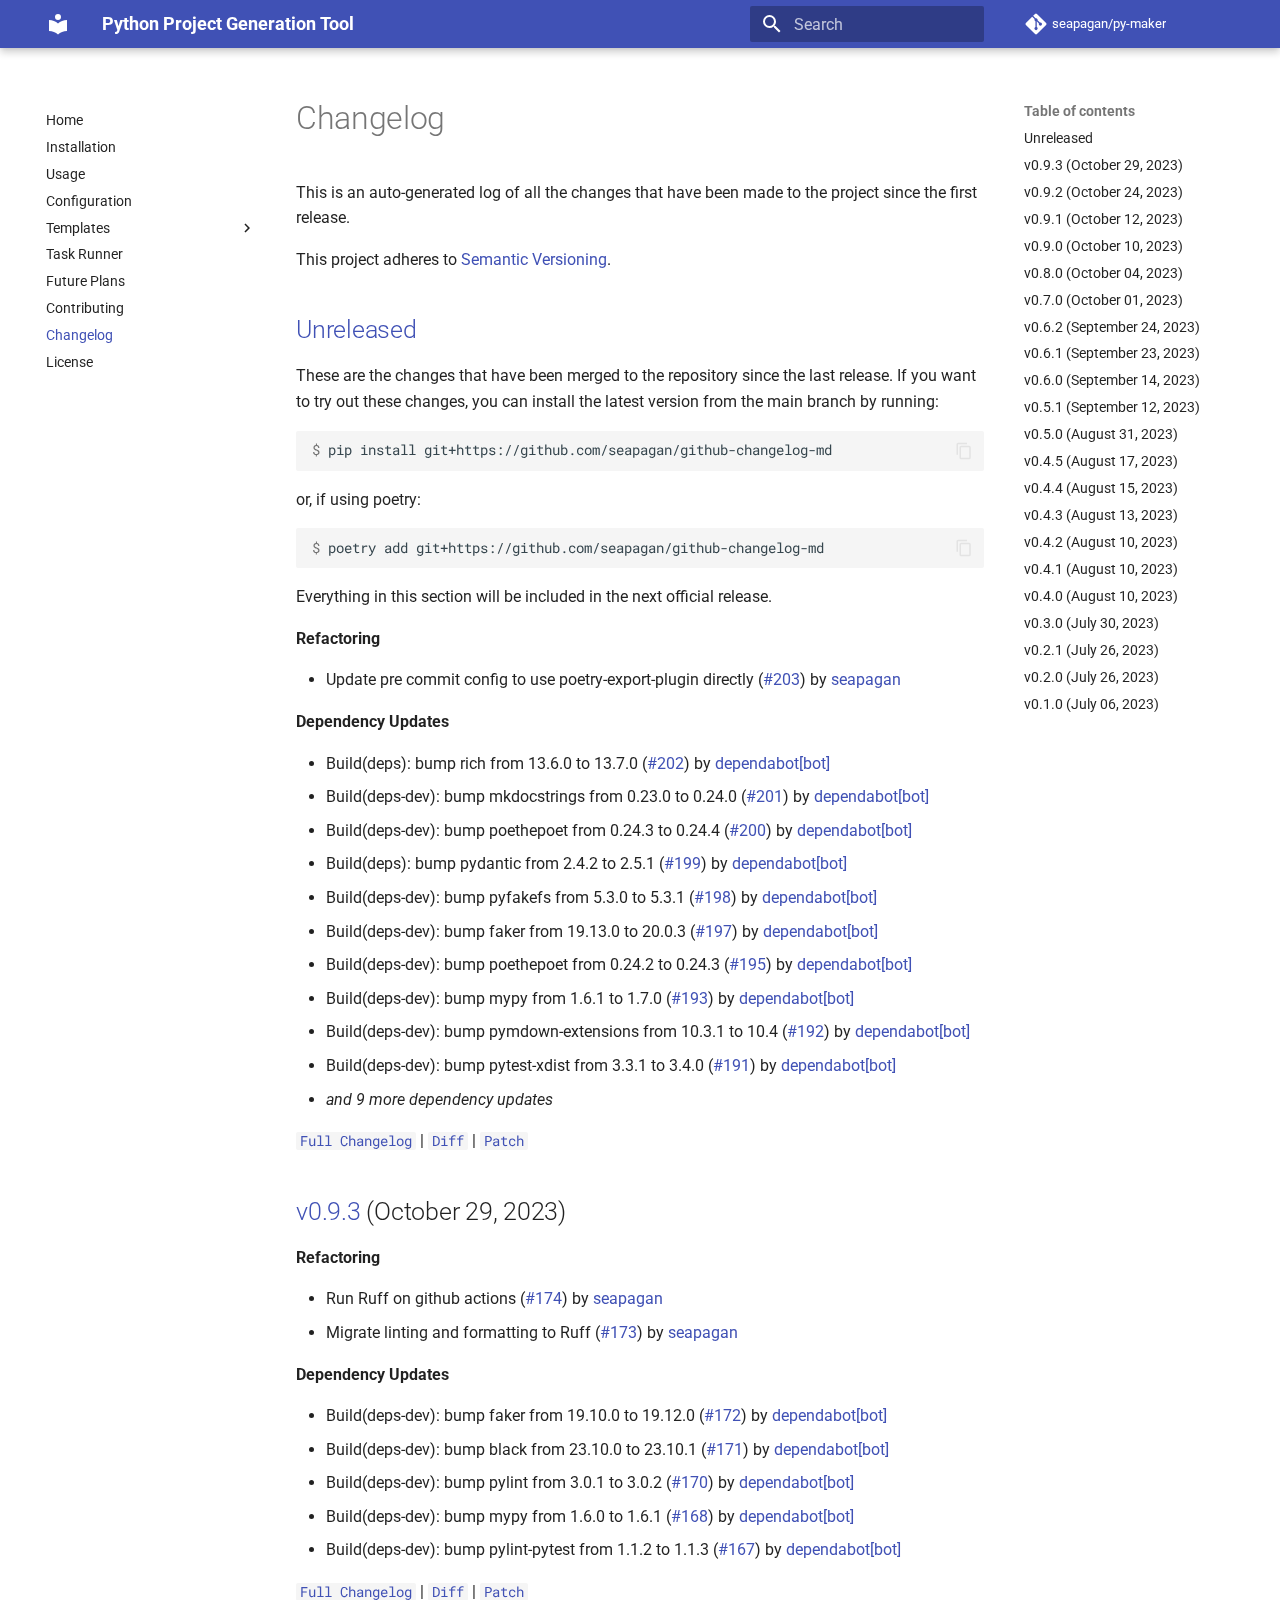
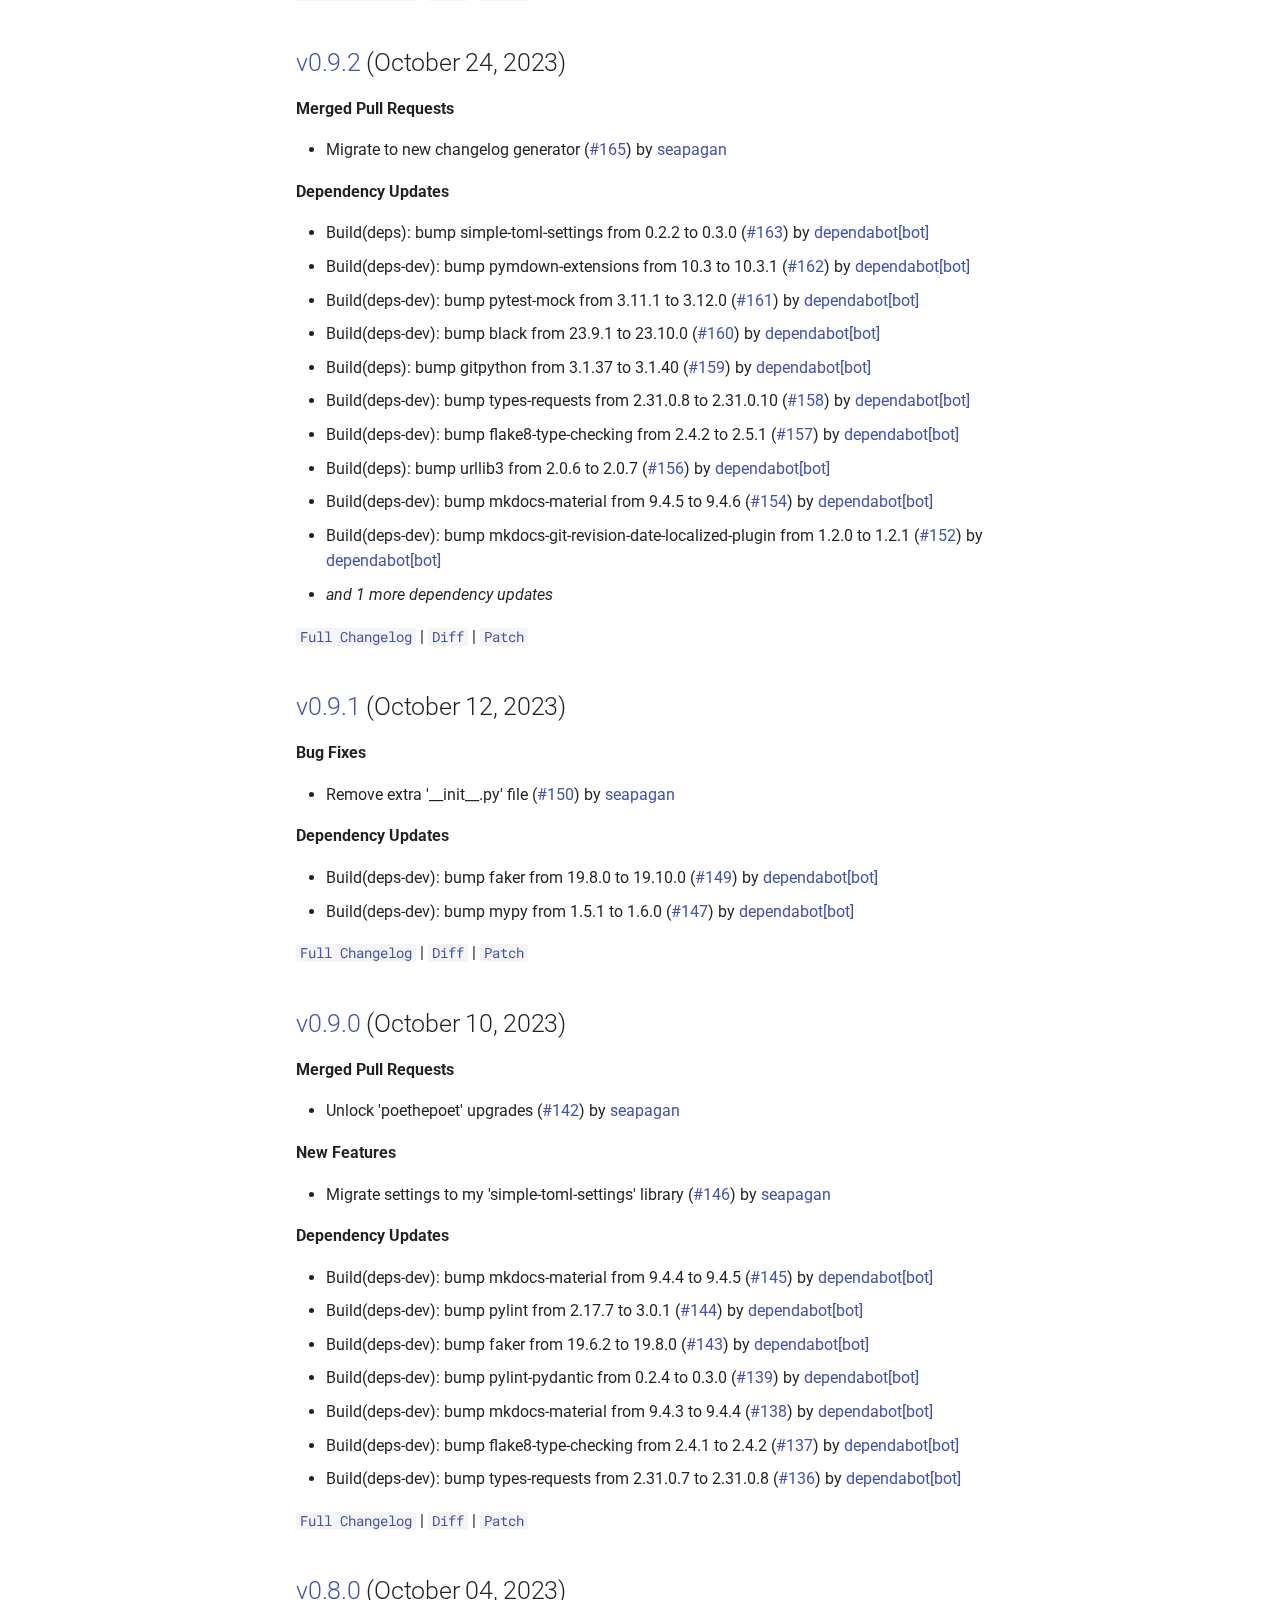
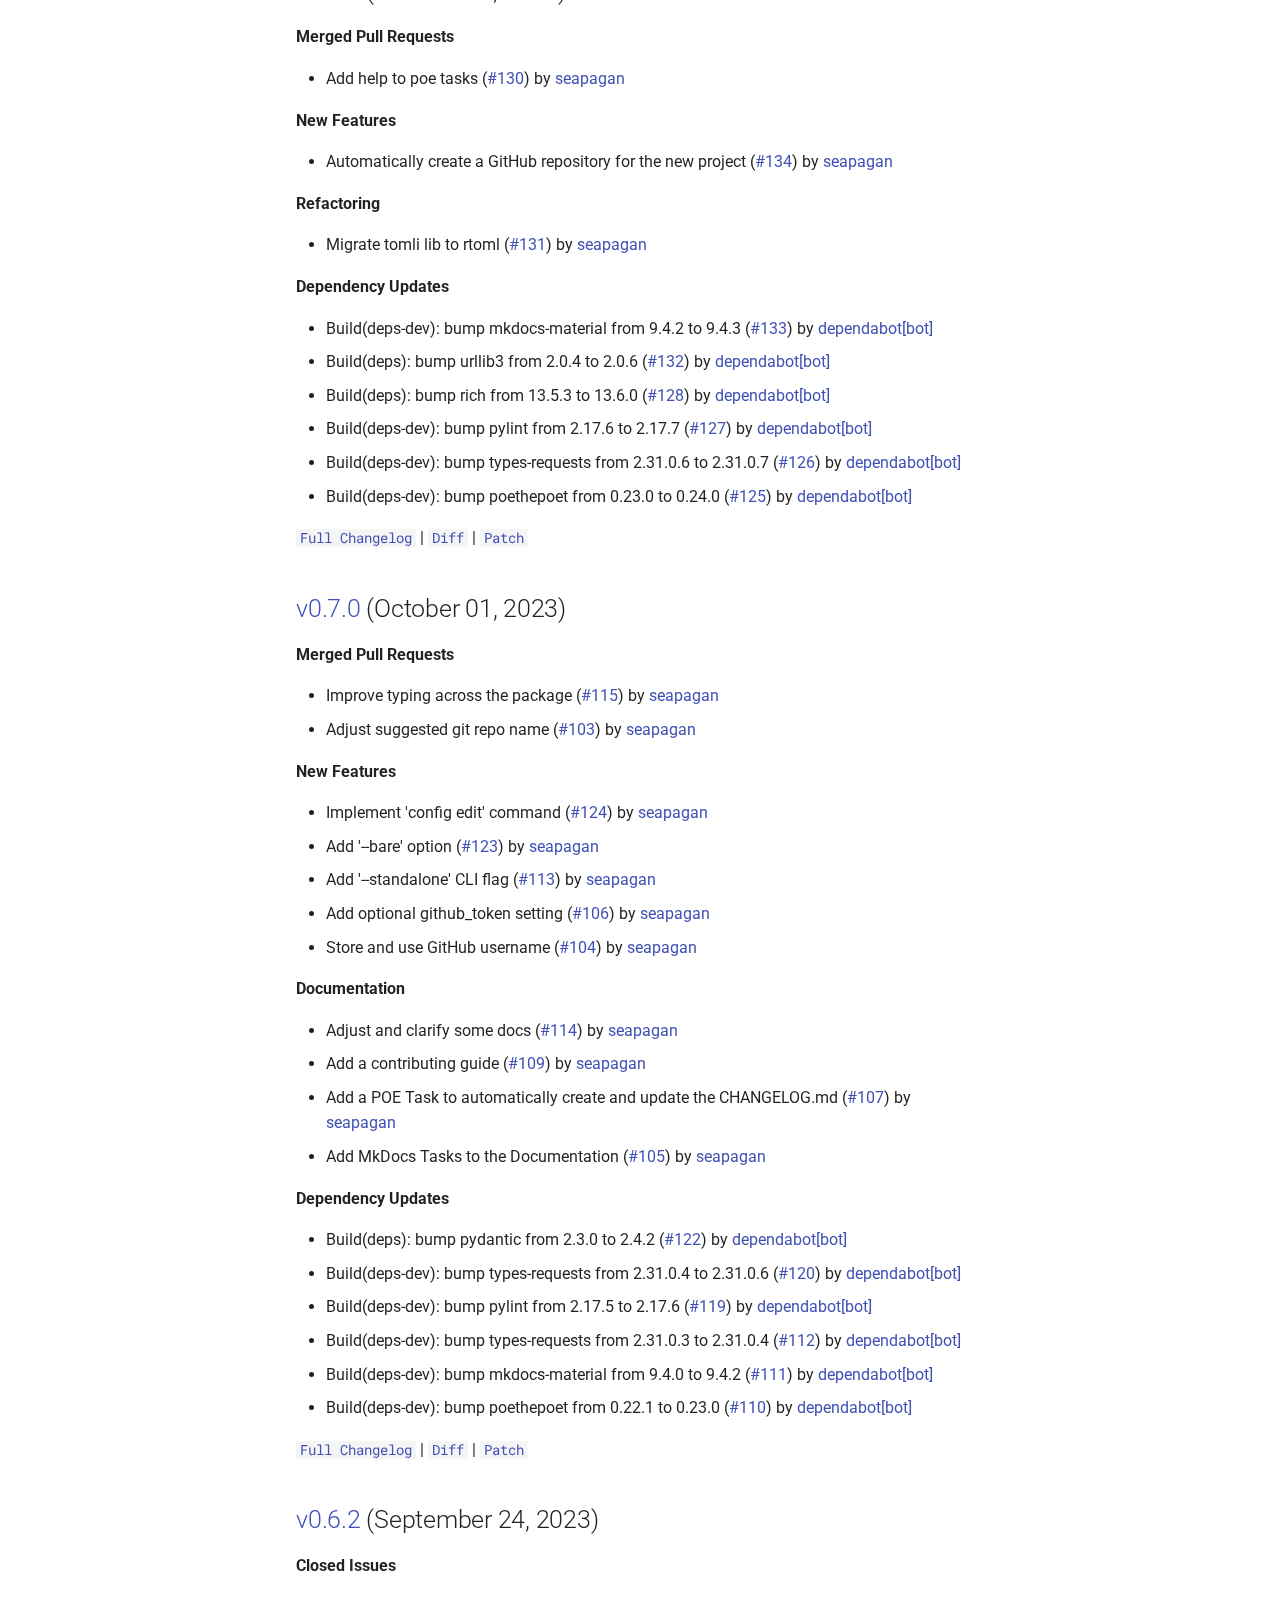
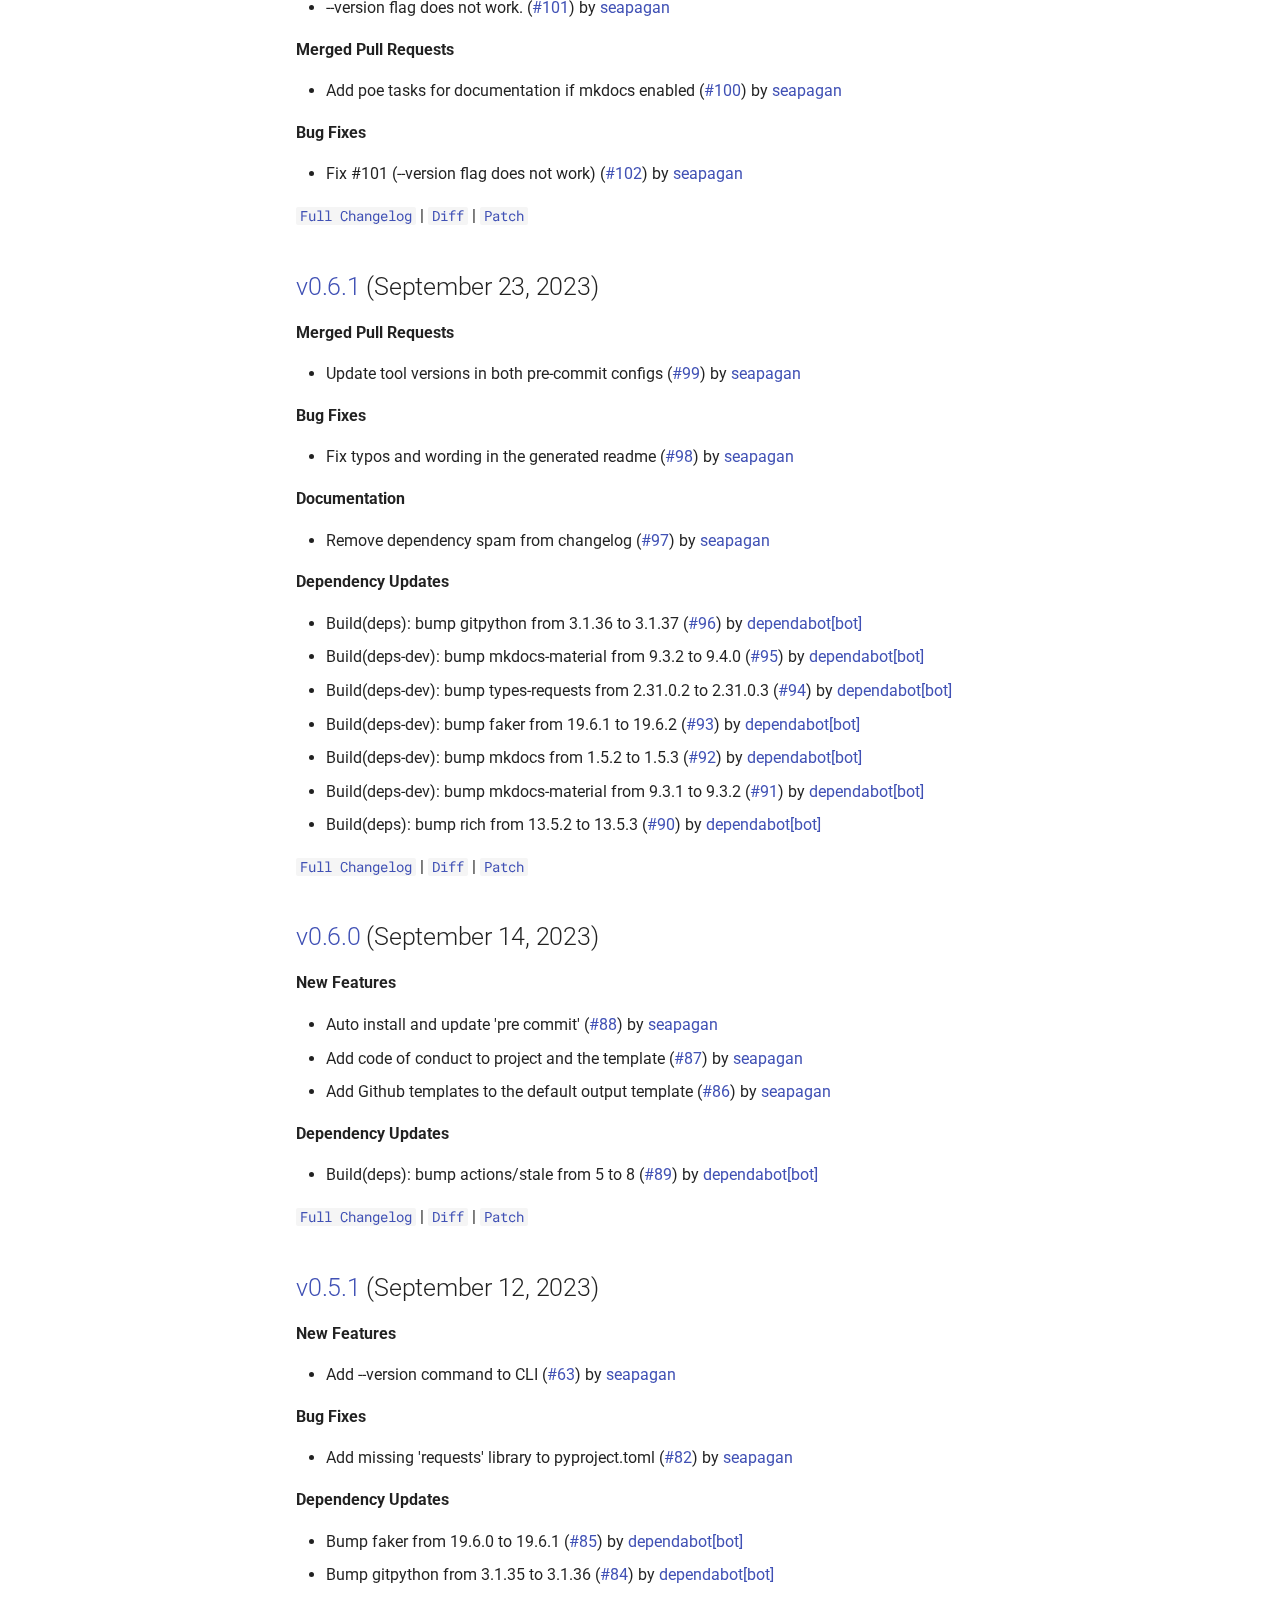
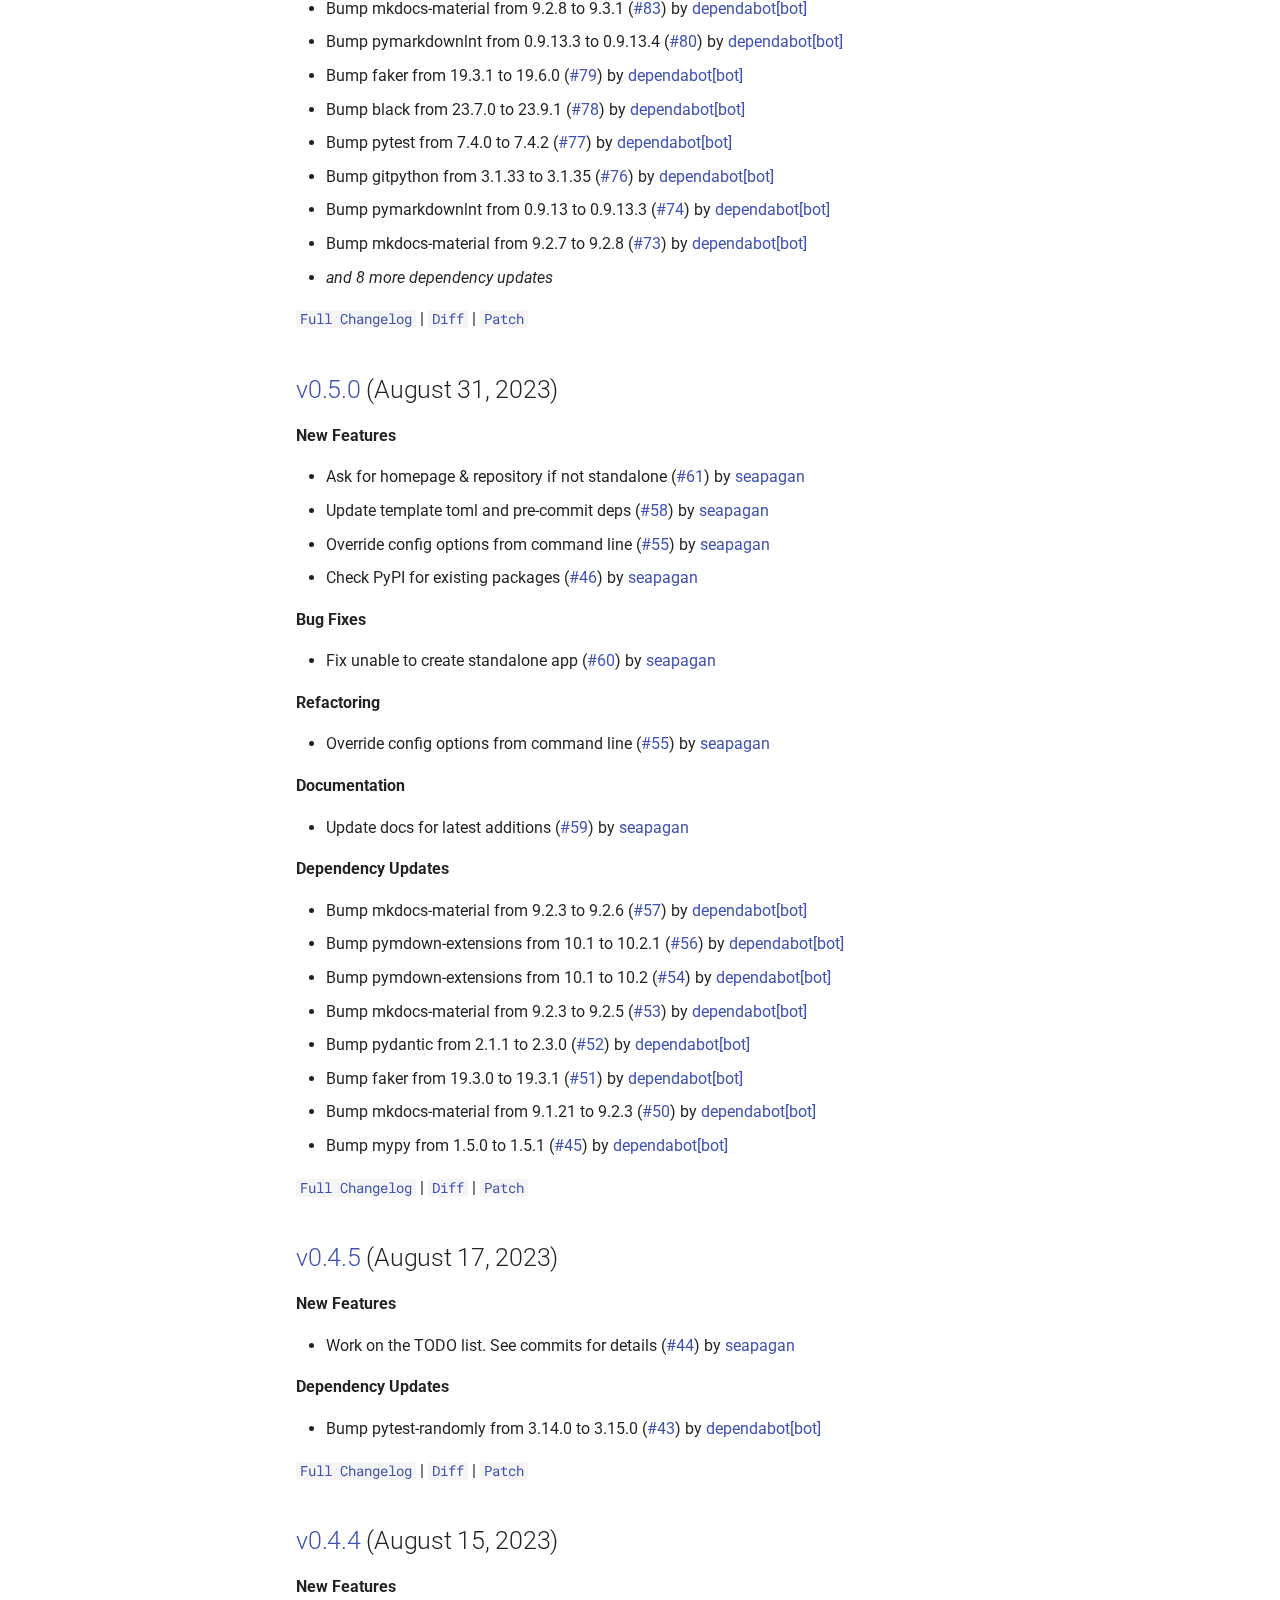
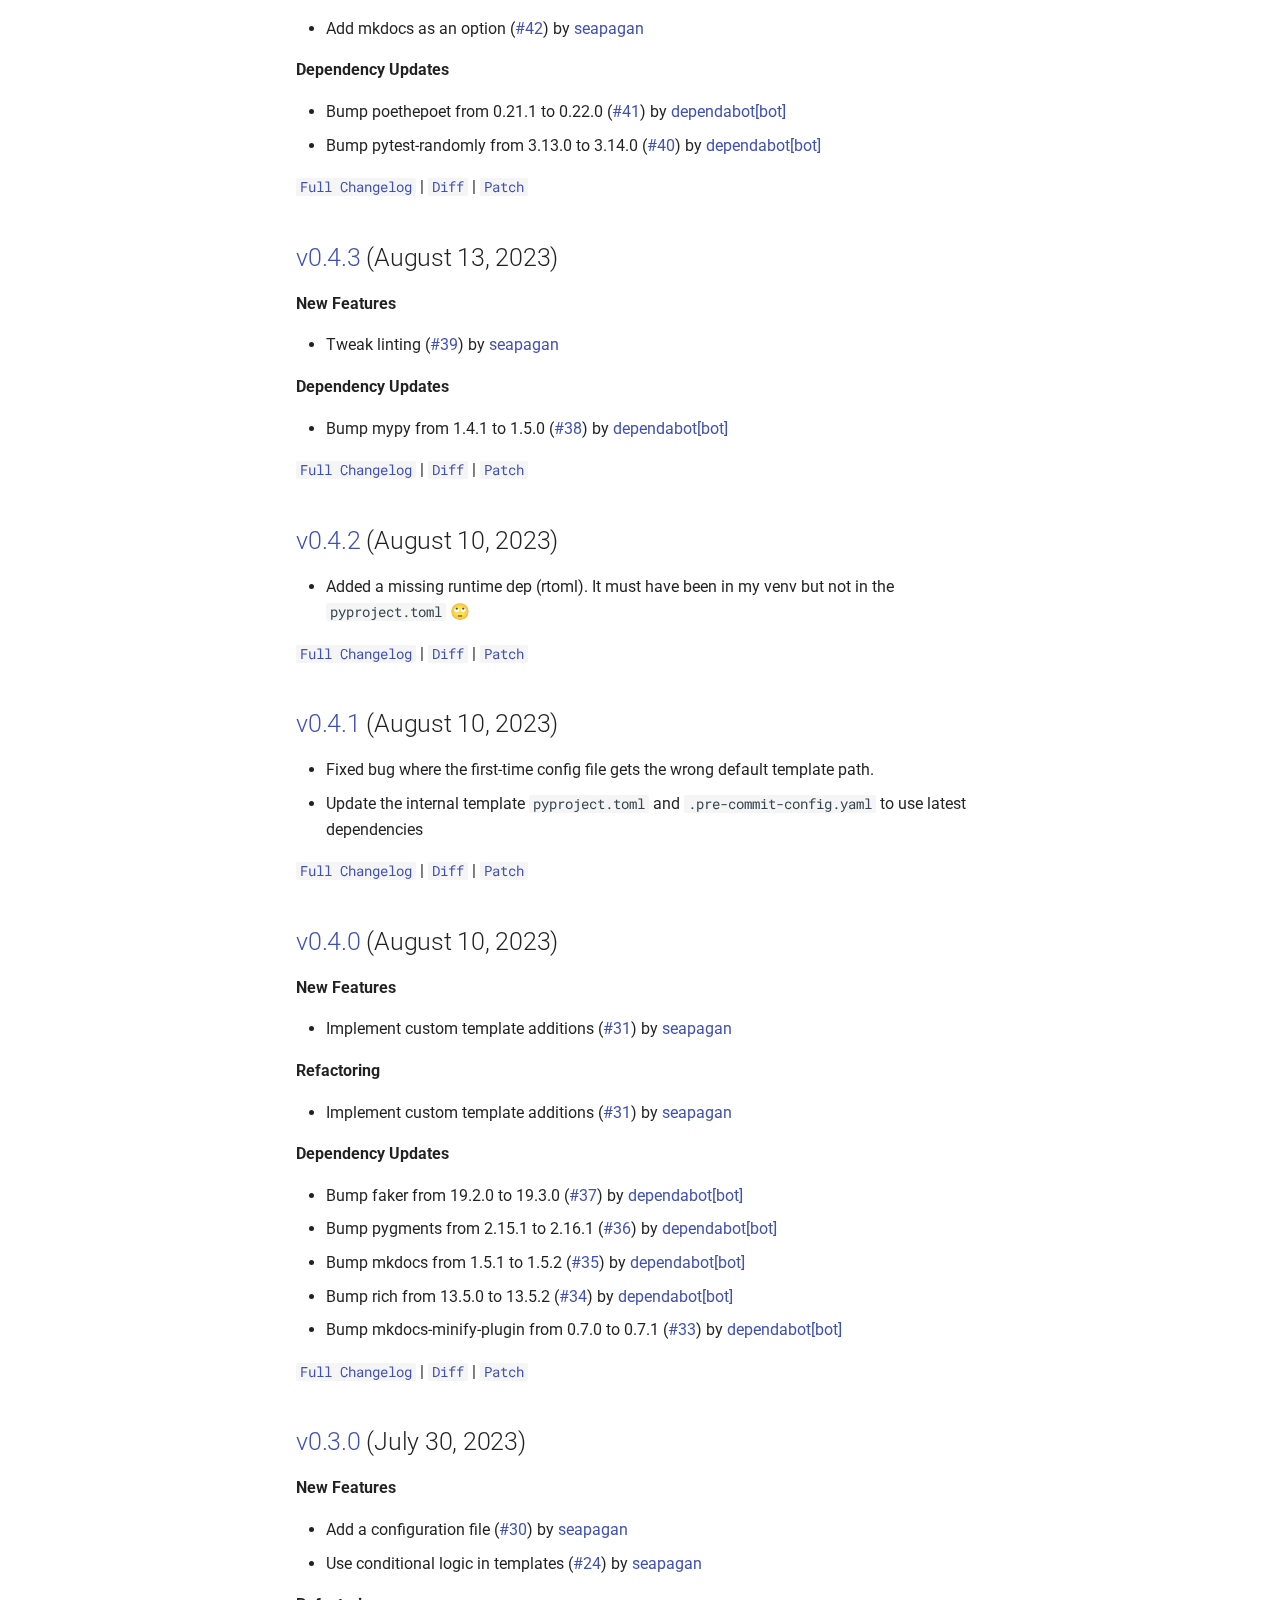
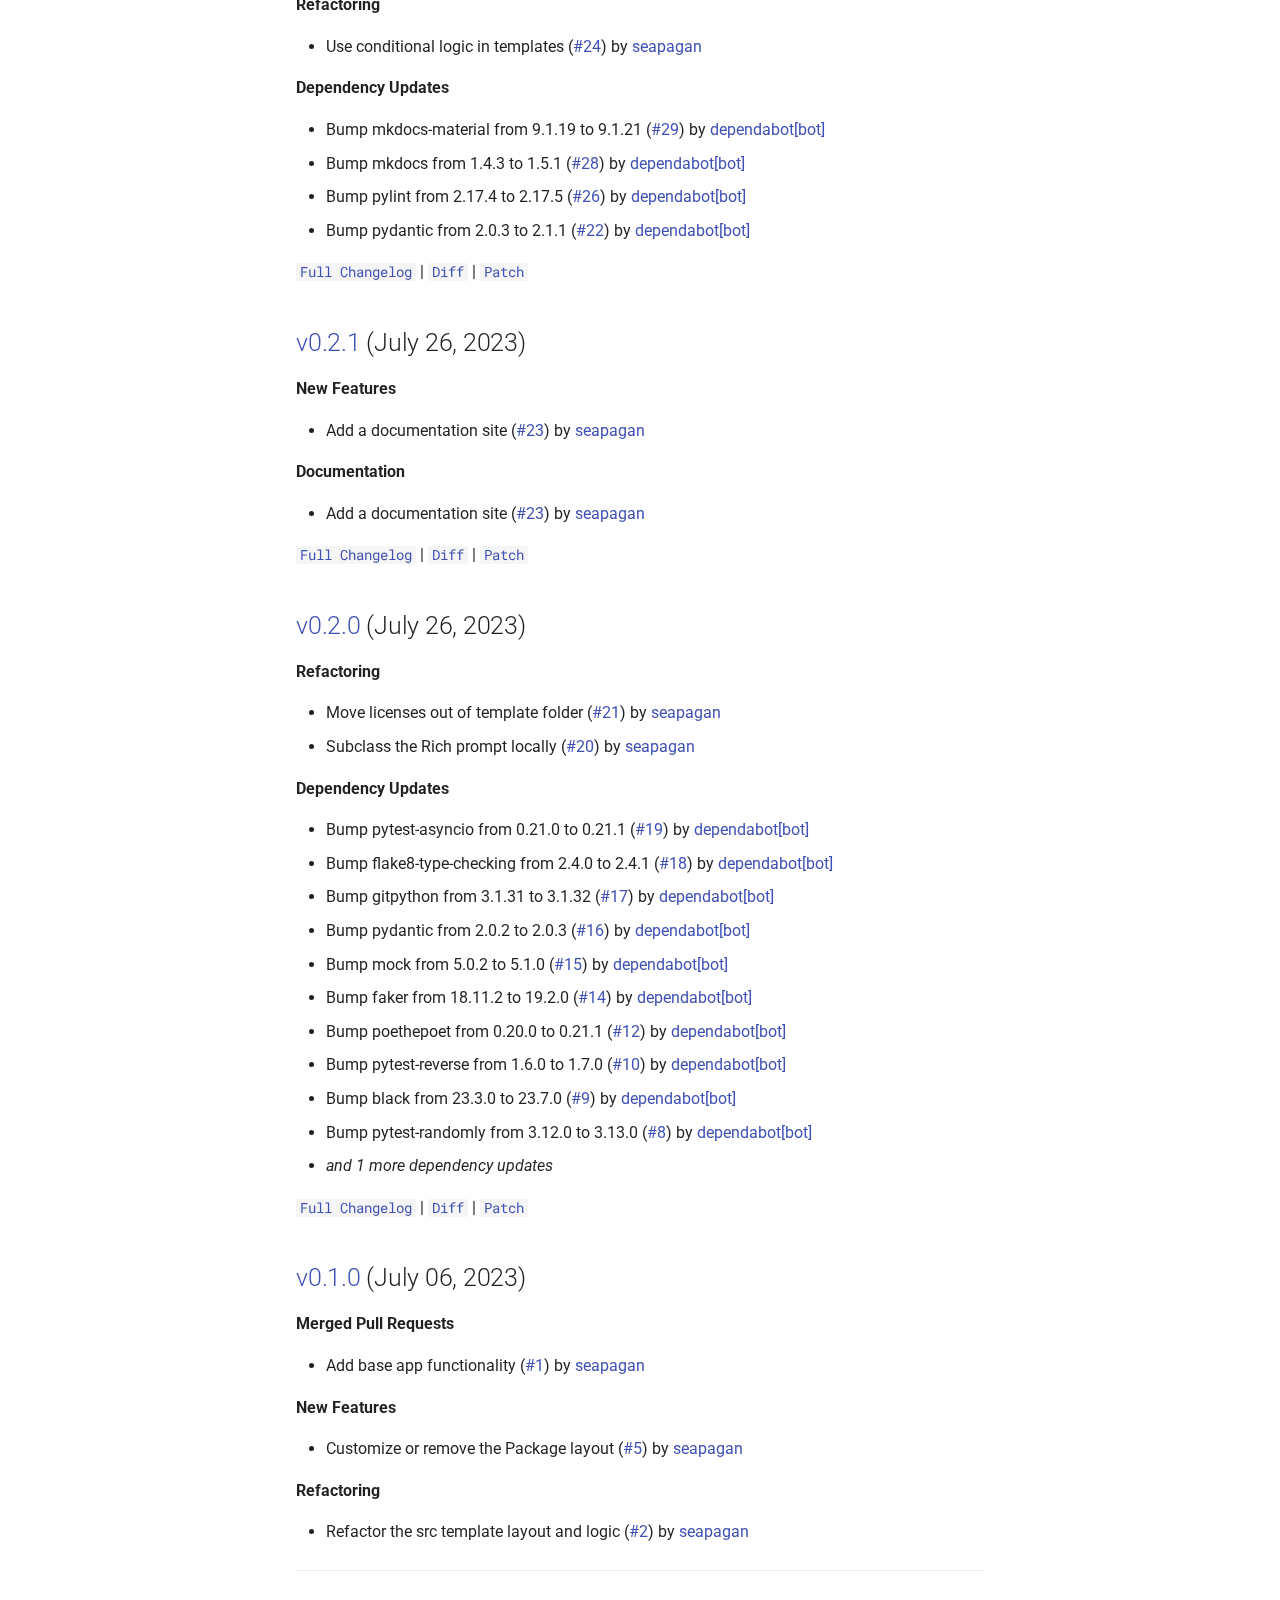
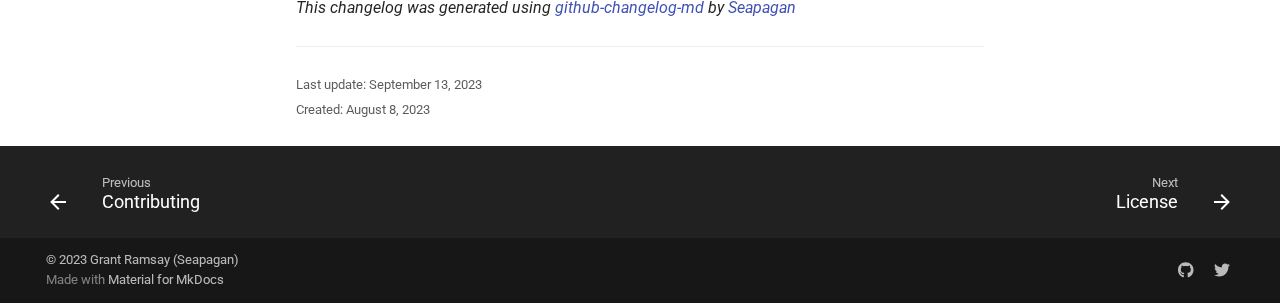
==== commit 683e2239: "Deployed c1bcf06 with MkDocs version: 1.5.3" ====
--- a/changelog/index.html
+++ b/changelog/index.html
@@ -1 +1,3 @@
-<!doctype html><html lang=en class=no-js><head><meta charset=utf-8><meta name=viewport content="width=device-width,initial-scale=1"><link href=https://pymaker.seapagan.net/changelog/ rel=canonical><link href=../contributing/ rel=prev><link href=../license/ rel=next><link rel=icon href=../assets/images/favicon.png><meta name=generator content="mkdocs-1.5.3, mkdocs-material-9.4.7"><title>Changelog - Python Project Generation Tool</title><link rel=stylesheet href=../assets/stylesheets/main.4b4a2bd9.min.css><link rel=stylesheet href=../assets/stylesheets/palette.356b1318.min.css><link rel=preconnect href=https://fonts.gstatic.com crossorigin><link rel=stylesheet href="https://fonts.googleapis.com/css?family=Roboto:300,300i,400,400i,700,700i%7CRoboto+Mono:400,400i,700,700i&display=fallback"><style>:root{--md-text-font:"Roboto";--md-code-font:"Roboto Mono"}</style><link rel=stylesheet href=../assets/_mkdocstrings.css><link rel=stylesheet href=../css/extra.css><script>__md_scope=new URL("..",location),__md_hash=e=>[...e].reduce((e,_)=>(e<<5)-e+_.charCodeAt(0),0),__md_get=(e,_=localStorage,t=__md_scope)=>JSON.parse(_.getItem(t.pathname+"."+e)),__md_set=(e,_,t=localStorage,a=__md_scope)=>{try{t.setItem(a.pathname+"."+e,JSON.stringify(_))}catch(e){}}</script></head><body dir=ltr data-md-color-scheme=default data-md-color-primary=light-blue data-md-color-accent=blue><input class=md-toggle data-md-toggle=drawer type=checkbox id=__drawer autocomplete=off><input class=md-toggle data-md-toggle=search type=checkbox id=__search autocomplete=off><label class=md-overlay for=__drawer></label><div data-md-component=skip><a href=#changelog class=md-skip> Skip to content </a></div><div data-md-component=announce></div><header class="md-header md-header--shadow" data-md-component=header><nav class="md-header__inner md-grid" aria-label=Header><a href=.. title="Python Project Generation Tool" class="md-header__button md-logo" aria-label="Python Project Generation Tool" data-md-component=logo><svg xmlns=http://www.w3.org/2000/svg viewbox="0 0 24 24"><path d="M12 8a3 3 0 0 0 3-3 3 3 0 0 0-3-3 3 3 0 0 0-3 3 3 3 0 0 0 3 3m0 3.54C9.64 9.35 6.5 8 3 8v11c3.5 0 6.64 1.35 9 3.54 2.36-2.19 5.5-3.54 9-3.54V8c-3.5 0-6.64 1.35-9 3.54Z"/></svg></a><label class="md-header__button md-icon" for=__drawer><svg xmlns=http://www.w3.org/2000/svg viewbox="0 0 24 24"><path d="M3 6h18v2H3V6m0 5h18v2H3v-2m0 5h18v2H3v-2Z"/></svg></label><div class=md-header__title data-md-component=header-title><div class=md-header__ellipsis><div class=md-header__topic><span class=md-ellipsis> Python Project Generation Tool </span></div><div class=md-header__topic data-md-component=header-topic><span class=md-ellipsis> Changelog </span></div></div></div><label class="md-header__button md-icon" for=__search><svg xmlns=http://www.w3.org/2000/svg viewbox="0 0 24 24"><path d="M9.5 3A6.5 6.5 0 0 1 16 9.5c0 1.61-.59 3.09-1.56 4.23l.27.27h.79l5 5-1.5 1.5-5-5v-.79l-.27-.27A6.516 6.516 0 0 1 9.5 16 6.5 6.5 0 0 1 3 9.5 6.5 6.5 0 0 1 9.5 3m0 2C7 5 5 7 5 9.5S7 14 9.5 14 14 12 14 9.5 12 5 9.5 5Z"/></svg></label><div class=md-search data-md-component=search role=dialog><label class=md-search__overlay for=__search></label><div class=md-search__inner role=search><form class=md-search__form name=search><input type=text class=md-search__input name=query aria-label=Search placeholder=Search autocapitalize=off autocorrect=off autocomplete=off spellcheck=false data-md-component=search-query required><label class="md-search__icon md-icon" for=__search><svg xmlns=http://www.w3.org/2000/svg viewbox="0 0 24 24"><path d="M9.5 3A6.5 6.5 0 0 1 16 9.5c0 1.61-.59 3.09-1.56 4.23l.27.27h.79l5 5-1.5 1.5-5-5v-.79l-.27-.27A6.516 6.516 0 0 1 9.5 16 6.5 6.5 0 0 1 3 9.5 6.5 6.5 0 0 1 9.5 3m0 2C7 5 5 7 5 9.5S7 14 9.5 14 14 12 14 9.5 12 5 9.5 5Z"/></svg><svg xmlns=http://www.w3.org/2000/svg viewbox="0 0 24 24"><path d="M20 11v2H8l5.5 5.5-1.42 1.42L4.16 12l7.92-7.92L13.5 5.5 8 11h12Z"/></svg></label><nav class=md-search__options aria-label=Search><button type=reset class="md-search__icon md-icon" title=Clear aria-label=Clear tabindex=-1><svg xmlns=http://www.w3.org/2000/svg viewbox="0 0 24 24"><path d="M19 6.41 17.59 5 12 10.59 6.41 5 5 6.41 10.59 12 5 17.59 6.41 19 12 13.41 17.59 19 19 17.59 13.41 12 19 6.41Z"/></svg></button></nav></form><div class=md-search__output><div class=md-search__scrollwrap data-md-scrollfix><div class=md-search-result data-md-component=search-result><div class=md-search-result__meta> Initializing search </div><ol class=md-search-result__list role=presentation></ol></div></div></div></div></div><div class=md-header__source><a href=https://github.com/seapagan/py-maker title="Go to repository" class=md-source data-md-component=source><div class="md-source__icon md-icon"><svg xmlns=http://www.w3.org/2000/svg viewbox="0 0 448 512"><!-- Font Awesome Free 6.4.2 by @fontawesome - https://fontawesome.com License - https://fontawesome.com/license/free (Icons: CC BY 4.0, Fonts: SIL OFL 1.1, Code: MIT License) Copyright 2023 Fonticons, Inc.--><path d="M439.55 236.05 244 40.45a28.87 28.87 0 0 0-40.81 0l-40.66 40.63 51.52 51.52c27.06-9.14 52.68 16.77 43.39 43.68l49.66 49.66c34.23-11.8 61.18 31 35.47 56.69-26.49 26.49-70.21-2.87-56-37.34L240.22 199v121.85c25.3 12.54 22.26 41.85 9.08 55a34.34 34.34 0 0 1-48.55 0c-17.57-17.6-11.07-46.91 11.25-56v-123c-20.8-8.51-24.6-30.74-18.64-45L142.57 101 8.45 235.14a28.86 28.86 0 0 0 0 40.81l195.61 195.6a28.86 28.86 0 0 0 40.8 0l194.69-194.69a28.86 28.86 0 0 0 0-40.81z"/></svg></div><div class=md-source__repository> seapagan/py-maker </div></a></div></nav></header><div class=md-container data-md-component=container><main class=md-main data-md-component=main><div class="md-main__inner md-grid"><div class="md-sidebar md-sidebar--primary" data-md-component=sidebar data-md-type=navigation><div class=md-sidebar__scrollwrap><div class=md-sidebar__inner><nav class="md-nav md-nav--primary" aria-label=Navigation data-md-level=0><label class=md-nav__title for=__drawer><a href=.. title="Python Project Generation Tool" class="md-nav__button md-logo" aria-label="Python Project Generation Tool" data-md-component=logo><svg xmlns=http://www.w3.org/2000/svg viewbox="0 0 24 24"><path d="M12 8a3 3 0 0 0 3-3 3 3 0 0 0-3-3 3 3 0 0 0-3 3 3 3 0 0 0 3 3m0 3.54C9.64 9.35 6.5 8 3 8v11c3.5 0 6.64 1.35 9 3.54 2.36-2.19 5.5-3.54 9-3.54V8c-3.5 0-6.64 1.35-9 3.54Z"/></svg></a> Python Project Generation Tool </label><div class=md-nav__source><a href=https://github.com/seapagan/py-maker title="Go to repository" class=md-source data-md-component=source><div class="md-source__icon md-icon"><svg xmlns=http://www.w3.org/2000/svg viewbox="0 0 448 512"><!-- Font Awesome Free 6.4.2 by @fontawesome - https://fontawesome.com License - https://fontawesome.com/license/free (Icons: CC BY 4.0, Fonts: SIL OFL 1.1, Code: MIT License) Copyright 2023 Fonticons, Inc.--><path d="M439.55 236.05 244 40.45a28.87 28.87 0 0 0-40.81 0l-40.66 40.63 51.52 51.52c27.06-9.14 52.68 16.77 43.39 43.68l49.66 49.66c34.23-11.8 61.18 31 35.47 56.69-26.49 26.49-70.21-2.87-56-37.34L240.22 199v121.85c25.3 12.54 22.26 41.85 9.08 55a34.34 34.34 0 0 1-48.55 0c-17.57-17.6-11.07-46.91 11.25-56v-123c-20.8-8.51-24.6-30.74-18.64-45L142.57 101 8.45 235.14a28.86 28.86 0 0 0 0 40.81l195.61 195.6a28.86 28.86 0 0 0 40.8 0l194.69-194.69a28.86 28.86 0 0 0 0-40.81z"/></svg></div><div class=md-source__repository> seapagan/py-maker </div></a></div><ul class=md-nav__list data-md-scrollfix><li class=md-nav__item><a href=.. class=md-nav__link><span class=md-ellipsis> Home </span></a></li><li class=md-nav__item><a href=../installation/ class=md-nav__link><span class=md-ellipsis> Installation </span></a></li><li class=md-nav__item><a href=../usage/ class=md-nav__link><span class=md-ellipsis> Usage </span></a></li><li class=md-nav__item><a href=../configuration/ class=md-nav__link><span class=md-ellipsis> Configuration </span></a></li><li class="md-nav__item md-nav__item--nested"><input class="md-nav__toggle md-toggle md-toggle--indeterminate" type=checkbox id=__nav_5><label class=md-nav__link for=__nav_5 id=__nav_5_label tabindex=0><span class=md-ellipsis> Templates </span><span class="md-nav__icon md-icon"></span></label><nav class=md-nav data-md-level=1 aria-labelledby=__nav_5_label aria-expanded=false><label class=md-nav__title for=__nav_5><span class="md-nav__icon md-icon"></span> Templates </label><ul class=md-nav__list data-md-scrollfix><li class=md-nav__item><a href=../template/internal/ class=md-nav__link><span class=md-ellipsis> Internal Template </span></a></li><li class=md-nav__item><a href=../template/modify/ class=md-nav__link><span class=md-ellipsis> Modifying </span></a></li><li class=md-nav__item><a href=../template/replace/ class=md-nav__link><span class=md-ellipsis> Replacing </span></a></li></ul></nav></li><li class=md-nav__item><a href=../tasks/ class=md-nav__link><span class=md-ellipsis> Task Runner </span></a></li><li class=md-nav__item><a href=../future-plans/ class=md-nav__link><span class=md-ellipsis> Future Plans </span></a></li><li class=md-nav__item><a href=../contributing/ class=md-nav__link><span class=md-ellipsis> Contributing </span></a></li><li class="md-nav__item md-nav__item--active"><input class="md-nav__toggle md-toggle" type=checkbox id=__toc><label class="md-nav__link md-nav__link--active" for=__toc><span class=md-ellipsis> Changelog </span><span class="md-nav__icon md-icon"></span></label><a href=./ class="md-nav__link md-nav__link--active"><span class=md-ellipsis> Changelog </span></a><nav class="md-nav md-nav--secondary" aria-label="Table of contents"><label class=md-nav__title for=__toc><span class="md-nav__icon md-icon"></span> Table of contents </label><ul class=md-nav__list data-md-component=toc data-md-scrollfix><li class=md-nav__item><a href=#v093-2023-10-29 class=md-nav__link> v0.9.3 (2023-10-29) </a></li><li class=md-nav__item><a href=#v092-2023-10-24 class=md-nav__link> v0.9.2 (2023-10-24) </a></li><li class=md-nav__item><a href=#v091-2023-10-12 class=md-nav__link> v0.9.1 (2023-10-12) </a></li><li class=md-nav__item><a href=#v090-2023-10-10 class=md-nav__link> v0.9.0 (2023-10-10) </a></li><li class=md-nav__item><a href=#v080-2023-10-04 class=md-nav__link> v0.8.0 (2023-10-04) </a></li><li class=md-nav__item><a href=#v070-2023-10-01 class=md-nav__link> v0.7.0 (2023-10-01) </a></li><li class=md-nav__item><a href=#v062-2023-09-24 class=md-nav__link> v0.6.2 (2023-09-24) </a></li><li class=md-nav__item><a href=#v061-2023-09-23 class=md-nav__link> v0.6.1 (2023-09-23) </a></li><li class=md-nav__item><a href=#v060-2023-09-14 class=md-nav__link> v0.6.0 (2023-09-14) </a></li><li class=md-nav__item><a href=#v051-2023-09-12 class=md-nav__link> v0.5.1 (2023-09-12) </a></li><li class=md-nav__item><a href=#v050-2023-08-31 class=md-nav__link> v0.5.0 (2023-08-31) </a></li><li class=md-nav__item><a href=#v045-2023-08-17 class=md-nav__link> v0.4.5 (2023-08-17) </a></li><li class=md-nav__item><a href=#v044-2023-08-15 class=md-nav__link> v0.4.4 (2023-08-15) </a></li><li class=md-nav__item><a href=#v043-2023-08-13 class=md-nav__link> v0.4.3 (2023-08-13) </a></li><li class=md-nav__item><a href=#v042-2023-08-10 class=md-nav__link> v0.4.2 (2023-08-10) </a></li><li class=md-nav__item><a href=#v041-2023-08-10 class=md-nav__link> v0.4.1 (2023-08-10) </a></li><li class=md-nav__item><a href=#v040-2023-08-10 class=md-nav__link> v0.4.0 (2023-08-10) </a></li><li class=md-nav__item><a href=#v030-2023-07-30 class=md-nav__link> v0.3.0 (2023-07-30) </a></li><li class=md-nav__item><a href=#v021-2023-07-26 class=md-nav__link> v0.2.1 (2023-07-26) </a></li><li class=md-nav__item><a href=#v020-2023-07-26 class=md-nav__link> v0.2.0 (2023-07-26) </a></li><li class=md-nav__item><a href=#v010-2023-07-06 class=md-nav__link> v0.1.0 (2023-07-06) </a></li></ul></nav></li><li class=md-nav__item><a href=../license/ class=md-nav__link><span class=md-ellipsis> License </span></a></li></ul></nav></div></div></div><div class="md-sidebar md-sidebar--secondary" data-md-component=sidebar data-md-type=toc><div class=md-sidebar__scrollwrap><div class=md-sidebar__inner><nav class="md-nav md-nav--secondary" aria-label="Table of contents"><label class=md-nav__title for=__toc><span class="md-nav__icon md-icon"></span> Table of contents </label><ul class=md-nav__list data-md-component=toc data-md-scrollfix><li class=md-nav__item><a href=#v093-2023-10-29 class=md-nav__link> v0.9.3 (2023-10-29) </a></li><li class=md-nav__item><a href=#v092-2023-10-24 class=md-nav__link> v0.9.2 (2023-10-24) </a></li><li class=md-nav__item><a href=#v091-2023-10-12 class=md-nav__link> v0.9.1 (2023-10-12) </a></li><li class=md-nav__item><a href=#v090-2023-10-10 class=md-nav__link> v0.9.0 (2023-10-10) </a></li><li class=md-nav__item><a href=#v080-2023-10-04 class=md-nav__link> v0.8.0 (2023-10-04) </a></li><li class=md-nav__item><a href=#v070-2023-10-01 class=md-nav__link> v0.7.0 (2023-10-01) </a></li><li class=md-nav__item><a href=#v062-2023-09-24 class=md-nav__link> v0.6.2 (2023-09-24) </a></li><li class=md-nav__item><a href=#v061-2023-09-23 class=md-nav__link> v0.6.1 (2023-09-23) </a></li><li class=md-nav__item><a href=#v060-2023-09-14 class=md-nav__link> v0.6.0 (2023-09-14) </a></li><li class=md-nav__item><a href=#v051-2023-09-12 class=md-nav__link> v0.5.1 (2023-09-12) </a></li><li class=md-nav__item><a href=#v050-2023-08-31 class=md-nav__link> v0.5.0 (2023-08-31) </a></li><li class=md-nav__item><a href=#v045-2023-08-17 class=md-nav__link> v0.4.5 (2023-08-17) </a></li><li class=md-nav__item><a href=#v044-2023-08-15 class=md-nav__link> v0.4.4 (2023-08-15) </a></li><li class=md-nav__item><a href=#v043-2023-08-13 class=md-nav__link> v0.4.3 (2023-08-13) </a></li><li class=md-nav__item><a href=#v042-2023-08-10 class=md-nav__link> v0.4.2 (2023-08-10) </a></li><li class=md-nav__item><a href=#v041-2023-08-10 class=md-nav__link> v0.4.1 (2023-08-10) </a></li><li class=md-nav__item><a href=#v040-2023-08-10 class=md-nav__link> v0.4.0 (2023-08-10) </a></li><li class=md-nav__item><a href=#v030-2023-07-30 class=md-nav__link> v0.3.0 (2023-07-30) </a></li><li class=md-nav__item><a href=#v021-2023-07-26 class=md-nav__link> v0.2.1 (2023-07-26) </a></li><li class=md-nav__item><a href=#v020-2023-07-26 class=md-nav__link> v0.2.0 (2023-07-26) </a></li><li class=md-nav__item><a href=#v010-2023-07-06 class=md-nav__link> v0.1.0 (2023-07-06) </a></li></ul></nav></div></div></div><div class=md-content data-md-component=content><article class="md-content__inner md-typeset"><h1 id=changelog>Changelog</h1><h2 id=v093-2023-10-29><a href=https://github.com/seapagan/py-maker/releases/tag/v0.9.3>v0.9.3</a> (2023-10-29)</h2><p><strong>Refactoring</strong></p><ul><li>Run Ruff on github actions (<a href=https://github.com/seapagan/py-maker/pull/174>#174</a>) by <a href=https://github.com/seapagan>seapagan</a></li><li>Migrate linting and formatting to Ruff (<a href=https://github.com/seapagan/py-maker/pull/173>#173</a>) by <a href=https://github.com/seapagan>seapagan</a></li></ul><p><strong>Dependency Updates</strong></p><ul><li>Build(deps-dev): bump faker from 19.10.0 to 19.12.0 (<a href=https://github.com/seapagan/py-maker/pull/172>#172</a>) by <a href=https://github.com/apps/dependabot>dependabot[bot]</a></li><li>Build(deps-dev): bump black from 23.10.0 to 23.10.1 (<a href=https://github.com/seapagan/py-maker/pull/171>#171</a>) by <a href=https://github.com/apps/dependabot>dependabot[bot]</a></li><li>Build(deps-dev): bump pylint from 3.0.1 to 3.0.2 (<a href=https://github.com/seapagan/py-maker/pull/170>#170</a>) by <a href=https://github.com/apps/dependabot>dependabot[bot]</a></li><li>Build(deps-dev): bump mypy from 1.6.0 to 1.6.1 (<a href=https://github.com/seapagan/py-maker/pull/168>#168</a>) by <a href=https://github.com/apps/dependabot>dependabot[bot]</a></li><li>Build(deps-dev): bump pylint-pytest from 1.1.2 to 1.1.3 (<a href=https://github.com/seapagan/py-maker/pull/167>#167</a>) by <a href=https://github.com/apps/dependabot>dependabot[bot]</a></li></ul><p><a href=https://github.com/seapagan/py-maker/compare/v0.9.2...v0.9.3><code>Full Changelog</code></a></p><h2 id=v092-2023-10-24><a href=https://github.com/seapagan/py-maker/releases/tag/v0.9.2>v0.9.2</a> (2023-10-24)</h2><p><strong>Merged Pull Requests</strong></p><ul><li>Migrate to new changelog generator (<a href=https://github.com/seapagan/py-maker/pull/165>#165</a>) by <a href=https://github.com/seapagan>seapagan</a></li><li>[pre-commit.ci] pre-commit autoupdate (<a href=https://github.com/seapagan/py-maker/pull/164>#164</a>) by <a href=https://github.com/apps/pre-commit-ci>pre-commit-ci[bot]</a></li></ul><p><strong>Dependency Updates</strong></p><ul><li>Build(deps): bump simple-toml-settings from 0.2.2 to 0.3.0 (<a href=https://github.com/seapagan/py-maker/pull/163>#163</a>) by <a href=https://github.com/apps/dependabot>dependabot[bot]</a></li><li>Build(deps-dev): bump pymdown-extensions from 10.3 to 10.3.1 (<a href=https://github.com/seapagan/py-maker/pull/162>#162</a>) by <a href=https://github.com/apps/dependabot>dependabot[bot]</a></li><li>Build(deps-dev): bump pytest-mock from 3.11.1 to 3.12.0 (<a href=https://github.com/seapagan/py-maker/pull/161>#161</a>) by <a href=https://github.com/apps/dependabot>dependabot[bot]</a></li><li>Build(deps-dev): bump black from 23.9.1 to 23.10.0 (<a href=https://github.com/seapagan/py-maker/pull/160>#160</a>) by <a href=https://github.com/apps/dependabot>dependabot[bot]</a></li><li>Build(deps): bump gitpython from 3.1.37 to 3.1.40 (<a href=https://github.com/seapagan/py-maker/pull/159>#159</a>) by <a href=https://github.com/apps/dependabot>dependabot[bot]</a></li><li>Build(deps-dev): bump types-requests from 2.31.0.8 to 2.31.0.10 (<a href=https://github.com/seapagan/py-maker/pull/158>#158</a>) by <a href=https://github.com/apps/dependabot>dependabot[bot]</a></li><li>Build(deps-dev): bump flake8-type-checking from 2.4.2 to 2.5.1 (<a href=https://github.com/seapagan/py-maker/pull/157>#157</a>) by <a href=https://github.com/apps/dependabot>dependabot[bot]</a></li><li>Build(deps): bump urllib3 from 2.0.6 to 2.0.7 (<a href=https://github.com/seapagan/py-maker/pull/156>#156</a>) by <a href=https://github.com/apps/dependabot>dependabot[bot]</a></li><li>Build(deps-dev): bump mkdocs-material from 9.4.5 to 9.4.6 (<a href=https://github.com/seapagan/py-maker/pull/154>#154</a>) by <a href=https://github.com/apps/dependabot>dependabot[bot]</a></li><li>Build(deps-dev): bump mkdocs-git-revision-date-localized-plugin from 1.2.0 to 1.2.1 (<a href=https://github.com/seapagan/py-maker/pull/152>#152</a>) by <a href=https://github.com/apps/dependabot>dependabot[bot]</a></li><li>Build(deps-dev): bump pre-commit from 3.4.0 to 3.5.0 (<a href=https://github.com/seapagan/py-maker/pull/151>#151</a>) by <a href=https://github.com/apps/dependabot>dependabot[bot]</a></li></ul><p><a href=https://github.com/seapagan/py-maker/compare/v0.9.1...v0.9.2><code>Full Changelog</code></a></p><h2 id=v091-2023-10-12><a href=https://github.com/seapagan/py-maker/releases/tag/v0.9.1>v0.9.1</a> (2023-10-12)</h2><p><strong>Bug Fixes</strong></p><ul><li>Remove extra '__init__.py' file (<a href=https://github.com/seapagan/py-maker/pull/150>#150</a>) by <a href=https://github.com/seapagan>seapagan</a></li></ul><p><strong>Dependency Updates</strong></p><ul><li>Build(deps-dev): bump faker from 19.8.0 to 19.10.0 (<a href=https://github.com/seapagan/py-maker/pull/149>#149</a>) by <a href=https://github.com/apps/dependabot>dependabot[bot]</a></li><li>Build(deps-dev): bump mypy from 1.5.1 to 1.6.0 (<a href=https://github.com/seapagan/py-maker/pull/147>#147</a>) by <a href=https://github.com/apps/dependabot>dependabot[bot]</a></li></ul><p><a href=https://github.com/seapagan/py-maker/compare/v0.9.0...v0.9.1><code>Full Changelog</code></a></p><h2 id=v090-2023-10-10><a href=https://github.com/seapagan/py-maker/releases/tag/v0.9.0>v0.9.0</a> (2023-10-10)</h2><p><strong>Merged Pull Requests</strong></p><ul><li>Unlock 'poethepoet' upgrades (<a href=https://github.com/seapagan/py-maker/pull/142>#142</a>) by <a href=https://github.com/seapagan>seapagan</a></li><li>[pre-commit.ci] pre-commit autoupdate (<a href=https://github.com/seapagan/py-maker/pull/141>#141</a>) by <a href=https://github.com/apps/pre-commit-ci>pre-commit-ci[bot]</a></li></ul><p><strong>Enhancements</strong></p><ul><li>Migrate settings to my 'simple-toml-settings' library (<a href=https://github.com/seapagan/py-maker/pull/146>#146</a>) by <a href=https://github.com/seapagan>seapagan</a></li></ul><p><strong>Dependency Updates</strong></p><ul><li>Build(deps-dev): bump mkdocs-material from 9.4.4 to 9.4.5 (<a href=https://github.com/seapagan/py-maker/pull/145>#145</a>) by <a href=https://github.com/apps/dependabot>dependabot[bot]</a></li><li>Build(deps-dev): bump pylint from 2.17.7 to 3.0.1 (<a href=https://github.com/seapagan/py-maker/pull/144>#144</a>) by <a href=https://github.com/apps/dependabot>dependabot[bot]</a></li><li>Build(deps-dev): bump faker from 19.6.2 to 19.8.0 (<a href=https://github.com/seapagan/py-maker/pull/143>#143</a>) by <a href=https://github.com/apps/dependabot>dependabot[bot]</a></li><li>Build(deps-dev): bump pylint-pydantic from 0.2.4 to 0.3.0 (<a href=https://github.com/seapagan/py-maker/pull/139>#139</a>) by <a href=https://github.com/apps/dependabot>dependabot[bot]</a></li><li>Build(deps-dev): bump mkdocs-material from 9.4.3 to 9.4.4 (<a href=https://github.com/seapagan/py-maker/pull/138>#138</a>) by <a href=https://github.com/apps/dependabot>dependabot[bot]</a></li><li>Build(deps-dev): bump flake8-type-checking from 2.4.1 to 2.4.2 (<a href=https://github.com/seapagan/py-maker/pull/137>#137</a>) by <a href=https://github.com/apps/dependabot>dependabot[bot]</a></li><li>Build(deps-dev): bump types-requests from 2.31.0.7 to 2.31.0.8 (<a href=https://github.com/seapagan/py-maker/pull/136>#136</a>) by <a href=https://github.com/apps/dependabot>dependabot[bot]</a></li></ul><p><a href=https://github.com/seapagan/py-maker/compare/v0.8.0...v0.9.0><code>Full Changelog</code></a></p><h2 id=v080-2023-10-04><a href=https://github.com/seapagan/py-maker/releases/tag/v0.8.0>v0.8.0</a> (2023-10-04)</h2><p><strong>Merged Pull Requests</strong></p><ul><li>Add help to poe tasks (<a href=https://github.com/seapagan/py-maker/pull/130>#130</a>) by <a href=https://github.com/seapagan>seapagan</a></li></ul><p><strong>Enhancements</strong></p><ul><li>Automatically create a GitHub repository for the new project (<a href=https://github.com/seapagan/py-maker/pull/134>#134</a>) by <a href=https://github.com/seapagan>seapagan</a></li></ul><p><strong>Refactoring</strong></p><ul><li>Migrate tomli lib to rtoml (<a href=https://github.com/seapagan/py-maker/pull/131>#131</a>) by <a href=https://github.com/seapagan>seapagan</a></li></ul><p><strong>Dependency Updates</strong></p><ul><li>Build(deps-dev): bump mkdocs-material from 9.4.2 to 9.4.3 (<a href=https://github.com/seapagan/py-maker/pull/133>#133</a>) by <a href=https://github.com/apps/dependabot>dependabot[bot]</a></li><li>Build(deps): bump urllib3 from 2.0.4 to 2.0.6 (<a href=https://github.com/seapagan/py-maker/pull/132>#132</a>) by <a href=https://github.com/apps/dependabot>dependabot[bot]</a></li><li>Build(deps): bump rich from 13.5.3 to 13.6.0 (<a href=https://github.com/seapagan/py-maker/pull/128>#128</a>) by <a href=https://github.com/apps/dependabot>dependabot[bot]</a></li><li>Build(deps-dev): bump pylint from 2.17.6 to 2.17.7 (<a href=https://github.com/seapagan/py-maker/pull/127>#127</a>) by <a href=https://github.com/apps/dependabot>dependabot[bot]</a></li><li>Build(deps-dev): bump types-requests from 2.31.0.6 to 2.31.0.7 (<a href=https://github.com/seapagan/py-maker/pull/126>#126</a>) by <a href=https://github.com/apps/dependabot>dependabot[bot]</a></li><li>Build(deps-dev): bump poethepoet from 0.23.0 to 0.24.0 (<a href=https://github.com/seapagan/py-maker/pull/125>#125</a>) by <a href=https://github.com/apps/dependabot>dependabot[bot]</a></li></ul><p><a href=https://github.com/seapagan/py-maker/compare/v0.7.0...v0.8.0><code>Full Changelog</code></a></p><h2 id=v070-2023-10-01><a href=https://github.com/seapagan/py-maker/releases/tag/v0.7.0>v0.7.0</a> (2023-10-01)</h2><p><strong>Merged Pull Requests</strong></p><ul><li>Improve typing across the package (<a href=https://github.com/seapagan/py-maker/pull/115>#115</a>) by <a href=https://github.com/seapagan>seapagan</a></li><li>Adjust suggested git repo name (<a href=https://github.com/seapagan/py-maker/pull/103>#103</a>) by <a href=https://github.com/seapagan>seapagan</a></li></ul><p><strong>Enhancements</strong></p><ul><li>Implement 'config edit' command (<a href=https://github.com/seapagan/py-maker/pull/124>#124</a>) by <a href=https://github.com/seapagan>seapagan</a></li><li>Add '--bare' option (<a href=https://github.com/seapagan/py-maker/pull/123>#123</a>) by <a href=https://github.com/seapagan>seapagan</a></li><li>Add '--standalone' CLI flag (<a href=https://github.com/seapagan/py-maker/pull/113>#113</a>) by <a href=https://github.com/seapagan>seapagan</a></li><li>Add optional github_token setting (<a href=https://github.com/seapagan/py-maker/pull/106>#106</a>) by <a href=https://github.com/seapagan>seapagan</a></li><li>Store and use GitHub username (<a href=https://github.com/seapagan/py-maker/pull/104>#104</a>) by <a href=https://github.com/seapagan>seapagan</a></li></ul><p><strong>Documentation</strong></p><ul><li>Adjust and clarify some docs (<a href=https://github.com/seapagan/py-maker/pull/114>#114</a>) by <a href=https://github.com/seapagan>seapagan</a></li><li>Add a contributing guide (<a href=https://github.com/seapagan/py-maker/pull/109>#109</a>) by <a href=https://github.com/seapagan>seapagan</a></li><li>Add a POE Task to automatically create and update the CHANGELOG.md (<a href=https://github.com/seapagan/py-maker/pull/107>#107</a>) by <a href=https://github.com/seapagan>seapagan</a></li><li>Add MkDocs Tasks to the Documentation (<a href=https://github.com/seapagan/py-maker/pull/105>#105</a>) by <a href=https://github.com/seapagan>seapagan</a></li></ul><p><strong>Dependency Updates</strong></p><ul><li>Build(deps): bump pydantic from 2.3.0 to 2.4.2 (<a href=https://github.com/seapagan/py-maker/pull/122>#122</a>) by <a href=https://github.com/apps/dependabot>dependabot[bot]</a></li><li>Build(deps-dev): bump types-requests from 2.31.0.4 to 2.31.0.6 (<a href=https://github.com/seapagan/py-maker/pull/120>#120</a>) by <a href=https://github.com/apps/dependabot>dependabot[bot]</a></li><li>Build(deps-dev): bump pylint from 2.17.5 to 2.17.6 (<a href=https://github.com/seapagan/py-maker/pull/119>#119</a>) by <a href=https://github.com/apps/dependabot>dependabot[bot]</a></li><li>Build(deps-dev): bump types-requests from 2.31.0.3 to 2.31.0.4 (<a href=https://github.com/seapagan/py-maker/pull/112>#112</a>) by <a href=https://github.com/apps/dependabot>dependabot[bot]</a></li><li>Build(deps-dev): bump mkdocs-material from 9.4.0 to 9.4.2 (<a href=https://github.com/seapagan/py-maker/pull/111>#111</a>) by <a href=https://github.com/apps/dependabot>dependabot[bot]</a></li><li>Build(deps-dev): bump poethepoet from 0.22.1 to 0.23.0 (<a href=https://github.com/seapagan/py-maker/pull/110>#110</a>) by <a href=https://github.com/apps/dependabot>dependabot[bot]</a></li></ul><p><a href=https://github.com/seapagan/py-maker/compare/v0.6.2...v0.7.0><code>Full Changelog</code></a></p><h2 id=v062-2023-09-24><a href=https://github.com/seapagan/py-maker/releases/tag/v0.6.2>v0.6.2</a> (2023-09-24)</h2><p><strong>Closed Issues</strong></p><ul><li>--version flag does not work. (<a href=https://github.com/seapagan/py-maker/issues/101>#101</a>) by <a href=https://github.com/seapagan>seapagan</a></li></ul><p><strong>Merged Pull Requests</strong></p><ul><li>Add poe tasks for documentation if mkdocs enabled (<a href=https://github.com/seapagan/py-maker/pull/100>#100</a>) by <a href=https://github.com/seapagan>seapagan</a></li></ul><p><strong>Bug Fixes</strong></p><ul><li>Fix #101 (--version flag does not work) (<a href=https://github.com/seapagan/py-maker/pull/102>#102</a>) by <a href=https://github.com/seapagan>seapagan</a></li></ul><p><a href=https://github.com/seapagan/py-maker/compare/v0.6.1...v0.6.2><code>Full Changelog</code></a></p><h2 id=v061-2023-09-23><a href=https://github.com/seapagan/py-maker/releases/tag/v0.6.1>v0.6.1</a> (2023-09-23)</h2><p><strong>Merged Pull Requests</strong></p><ul><li>Update tool versions in both pre-commit configs (<a href=https://github.com/seapagan/py-maker/pull/99>#99</a>) by <a href=https://github.com/seapagan>seapagan</a></li></ul><p><strong>Bug Fixes</strong></p><ul><li>Fix typos and wording in the generated readme (<a href=https://github.com/seapagan/py-maker/pull/98>#98</a>) by <a href=https://github.com/seapagan>seapagan</a></li></ul><p><strong>Documentation</strong></p><ul><li>Remove dependency spam from changelog (<a href=https://github.com/seapagan/py-maker/pull/97>#97</a>) by <a href=https://github.com/seapagan>seapagan</a></li></ul><p><strong>Dependency Updates</strong></p><ul><li>Build(deps): bump gitpython from 3.1.36 to 3.1.37 (<a href=https://github.com/seapagan/py-maker/pull/96>#96</a>) by <a href=https://github.com/apps/dependabot>dependabot[bot]</a></li><li>Build(deps-dev): bump mkdocs-material from 9.3.2 to 9.4.0 (<a href=https://github.com/seapagan/py-maker/pull/95>#95</a>) by <a href=https://github.com/apps/dependabot>dependabot[bot]</a></li><li>Build(deps-dev): bump types-requests from 2.31.0.2 to 2.31.0.3 (<a href=https://github.com/seapagan/py-maker/pull/94>#94</a>) by <a href=https://github.com/apps/dependabot>dependabot[bot]</a></li><li>Build(deps-dev): bump faker from 19.6.1 to 19.6.2 (<a href=https://github.com/seapagan/py-maker/pull/93>#93</a>) by <a href=https://github.com/apps/dependabot>dependabot[bot]</a></li><li>Build(deps-dev): bump mkdocs from 1.5.2 to 1.5.3 (<a href=https://github.com/seapagan/py-maker/pull/92>#92</a>) by <a href=https://github.com/apps/dependabot>dependabot[bot]</a></li><li>Build(deps-dev): bump mkdocs-material from 9.3.1 to 9.3.2 (<a href=https://github.com/seapagan/py-maker/pull/91>#91</a>) by <a href=https://github.com/apps/dependabot>dependabot[bot]</a></li><li>Build(deps): bump rich from 13.5.2 to 13.5.3 (<a href=https://github.com/seapagan/py-maker/pull/90>#90</a>) by <a href=https://github.com/apps/dependabot>dependabot[bot]</a></li></ul><p><a href=https://github.com/seapagan/py-maker/compare/v0.6.0...v0.6.1><code>Full Changelog</code></a></p><h2 id=v060-2023-09-14><a href=https://github.com/seapagan/py-maker/releases/tag/v0.6.0>v0.6.0</a> (2023-09-14)</h2><p><strong>Enhancements</strong></p><ul><li>Auto install and update 'pre commit' (<a href=https://github.com/seapagan/py-maker/pull/88>#88</a>) by <a href=https://github.com/seapagan>seapagan</a></li><li>Add code of conduct to project and the template (<a href=https://github.com/seapagan/py-maker/pull/87>#87</a>) by <a href=https://github.com/seapagan>seapagan</a></li><li>Add Github templates to the default output template (<a href=https://github.com/seapagan/py-maker/pull/86>#86</a>) by <a href=https://github.com/seapagan>seapagan</a></li></ul><p><strong>Dependency Updates</strong></p><ul><li>Build(deps): bump actions/stale from 5 to 8 (<a href=https://github.com/seapagan/py-maker/pull/89>#89</a>) by <a href=https://github.com/apps/dependabot>dependabot[bot]</a></li></ul><p><a href=https://github.com/seapagan/py-maker/compare/v0.5.1...v0.6.0><code>Full Changelog</code></a></p><h2 id=v051-2023-09-12><a href=https://github.com/seapagan/py-maker/releases/tag/v0.5.1>v0.5.1</a> (2023-09-12)</h2><p><strong>Merged Pull Requests</strong></p><ul><li>[pre-commit.ci] pre-commit autoupdate (<a href=https://github.com/seapagan/py-maker/pull/81>#81</a>) by <a href=https://github.com/apps/pre-commit-ci>pre-commit-ci[bot]</a></li><li>[pre-commit.ci] pre-commit autoupdate (<a href=https://github.com/seapagan/py-maker/pull/69>#69</a>) by <a href=https://github.com/apps/pre-commit-ci>pre-commit-ci[bot]</a></li></ul><p><strong>Enhancements</strong></p><ul><li>Add --version command to CLI (<a href=https://github.com/seapagan/py-maker/pull/63>#63</a>) by <a href=https://github.com/seapagan>seapagan</a></li></ul><p><strong>Bug Fixes</strong></p><ul><li>Add missing 'requests' library to pyproject.toml (<a href=https://github.com/seapagan/py-maker/pull/82>#82</a>) by <a href=https://github.com/seapagan>seapagan</a></li></ul><p><strong>Dependency Updates</strong></p><ul><li>Bump faker from 19.6.0 to 19.6.1 (<a href=https://github.com/seapagan/py-maker/pull/85>#85</a>) by <a href=https://github.com/apps/dependabot>dependabot[bot]</a></li><li>Bump gitpython from 3.1.35 to 3.1.36 (<a href=https://github.com/seapagan/py-maker/pull/84>#84</a>) by <a href=https://github.com/apps/dependabot>dependabot[bot]</a></li><li>Bump mkdocs-material from 9.2.8 to 9.3.1 (<a href=https://github.com/seapagan/py-maker/pull/83>#83</a>) by <a href=https://github.com/apps/dependabot>dependabot[bot]</a></li><li>Bump pymarkdownlnt from 0.9.13.3 to 0.9.13.4 (<a href=https://github.com/seapagan/py-maker/pull/80>#80</a>) by <a href=https://github.com/apps/dependabot>dependabot[bot]</a></li><li>Bump faker from 19.3.1 to 19.6.0 (<a href=https://github.com/seapagan/py-maker/pull/79>#79</a>) by <a href=https://github.com/apps/dependabot>dependabot[bot]</a></li><li>Bump black from 23.7.0 to 23.9.1 (<a href=https://github.com/seapagan/py-maker/pull/78>#78</a>) by <a href=https://github.com/apps/dependabot>dependabot[bot]</a></li><li>Bump pytest from 7.4.0 to 7.4.2 (<a href=https://github.com/seapagan/py-maker/pull/77>#77</a>) by <a href=https://github.com/apps/dependabot>dependabot[bot]</a></li><li>Bump gitpython from 3.1.33 to 3.1.35 (<a href=https://github.com/seapagan/py-maker/pull/76>#76</a>) by <a href=https://github.com/apps/dependabot>dependabot[bot]</a></li><li>Bump pymarkdownlnt from 0.9.13 to 0.9.13.3 (<a href=https://github.com/seapagan/py-maker/pull/74>#74</a>) by <a href=https://github.com/apps/dependabot>dependabot[bot]</a></li><li>Bump mkdocs-material from 9.2.7 to 9.2.8 (<a href=https://github.com/seapagan/py-maker/pull/73>#73</a>) by <a href=https://github.com/apps/dependabot>dependabot[bot]</a></li><li>Bump mkdocstrings from 0.22.0 to 0.23.0 (<a href=https://github.com/seapagan/py-maker/pull/72>#72</a>) by <a href=https://github.com/apps/dependabot>dependabot[bot]</a></li><li>Bump actions/checkout from 3 to 4 (<a href=https://github.com/seapagan/py-maker/pull/70>#70</a>) by <a href=https://github.com/apps/dependabot>dependabot[bot]</a></li><li>Bump mkdocs-material from 9.2.6 to 9.2.7 (<a href=https://github.com/seapagan/py-maker/pull/68>#68</a>) by <a href=https://github.com/apps/dependabot>dependabot[bot]</a></li><li>Bump pymarkdownlnt from 0.9.12 to 0.9.13 (<a href=https://github.com/seapagan/py-maker/pull/67>#67</a>) by <a href=https://github.com/apps/dependabot>dependabot[bot]</a></li><li>Bump pre-commit from 3.3.3 to 3.4.0 (<a href=https://github.com/seapagan/py-maker/pull/66>#66</a>) by <a href=https://github.com/apps/dependabot>dependabot[bot]</a></li><li>Bump poethepoet from 0.22.0 to 0.22.1 (<a href=https://github.com/seapagan/py-maker/pull/65>#65</a>) by <a href=https://github.com/apps/dependabot>dependabot[bot]</a></li><li>Bump pymdown-extensions from 10.2.1 to 10.3 (<a href=https://github.com/seapagan/py-maker/pull/64>#64</a>) by <a href=https://github.com/apps/dependabot>dependabot[bot]</a></li><li>Bump gitpython from 3.1.32 to 3.1.33 (<a href=https://github.com/seapagan/py-maker/pull/62>#62</a>) by <a href=https://github.com/apps/dependabot>dependabot[bot]</a></li></ul><p><a href=https://github.com/seapagan/py-maker/compare/v0.5.0...v0.5.1><code>Full Changelog</code></a></p><h2 id=v050-2023-08-31><a href=https://github.com/seapagan/py-maker/releases/tag/v0.5.0>v0.5.0</a> (2023-08-31)</h2><p><strong>Enhancements</strong></p><ul><li>Ask for homepage &amp; repository if not standalone (<a href=https://github.com/seapagan/py-maker/pull/61>#61</a>) by <a href=https://github.com/seapagan>seapagan</a></li><li>Update template toml and pre-commit deps (<a href=https://github.com/seapagan/py-maker/pull/58>#58</a>) by <a href=https://github.com/seapagan>seapagan</a></li><li>Override config options from command line (<a href=https://github.com/seapagan/py-maker/pull/55>#55</a>) by <a href=https://github.com/seapagan>seapagan</a></li><li>Check PyPI for existing packages (<a href=https://github.com/seapagan/py-maker/pull/46>#46</a>) by <a href=https://github.com/seapagan>seapagan</a></li></ul><p><strong>Bug Fixes</strong></p><ul><li>Fix unable to create standalone app (<a href=https://github.com/seapagan/py-maker/pull/60>#60</a>) by <a href=https://github.com/seapagan>seapagan</a></li></ul><p><strong>Refactoring</strong></p><ul><li>Override config options from command line (<a href=https://github.com/seapagan/py-maker/pull/55>#55</a>) by <a href=https://github.com/seapagan>seapagan</a></li></ul><p><strong>Documentation</strong></p><ul><li>Update docs for latest additions (<a href=https://github.com/seapagan/py-maker/pull/59>#59</a>) by <a href=https://github.com/seapagan>seapagan</a></li></ul><p><strong>Dependency Updates</strong></p><ul><li>Bump mkdocs-material from 9.2.3 to 9.2.6 (<a href=https://github.com/seapagan/py-maker/pull/57>#57</a>) by <a href=https://github.com/apps/dependabot>dependabot[bot]</a></li><li>Bump pymdown-extensions from 10.1 to 10.2.1 (<a href=https://github.com/seapagan/py-maker/pull/56>#56</a>) by <a href=https://github.com/apps/dependabot>dependabot[bot]</a></li><li>Bump pymdown-extensions from 10.1 to 10.2 (<a href=https://github.com/seapagan/py-maker/pull/54>#54</a>) by <a href=https://github.com/apps/dependabot>dependabot[bot]</a></li><li>Bump mkdocs-material from 9.2.3 to 9.2.5 (<a href=https://github.com/seapagan/py-maker/pull/53>#53</a>) by <a href=https://github.com/apps/dependabot>dependabot[bot]</a></li><li>Bump pydantic from 2.1.1 to 2.3.0 (<a href=https://github.com/seapagan/py-maker/pull/52>#52</a>) by <a href=https://github.com/apps/dependabot>dependabot[bot]</a></li><li>Bump faker from 19.3.0 to 19.3.1 (<a href=https://github.com/seapagan/py-maker/pull/51>#51</a>) by <a href=https://github.com/apps/dependabot>dependabot[bot]</a></li><li>Bump mkdocs-material from 9.1.21 to 9.2.3 (<a href=https://github.com/seapagan/py-maker/pull/50>#50</a>) by <a href=https://github.com/apps/dependabot>dependabot[bot]</a></li><li>Bump mypy from 1.5.0 to 1.5.1 (<a href=https://github.com/seapagan/py-maker/pull/45>#45</a>) by <a href=https://github.com/apps/dependabot>dependabot[bot]</a></li></ul><p><a href=https://github.com/seapagan/py-maker/compare/v0.4.5...v0.5.0><code>Full Changelog</code></a></p><h2 id=v045-2023-08-17><a href=https://github.com/seapagan/py-maker/releases/tag/v0.4.5>v0.4.5</a> (2023-08-17)</h2><p><strong>Enhancements</strong></p><ul><li>Work on the TODO list. See commits for details (<a href=https://github.com/seapagan/py-maker/pull/44>#44</a>) by <a href=https://github.com/seapagan>seapagan</a></li></ul><p><strong>Dependency Updates</strong></p><ul><li>Bump pytest-randomly from 3.14.0 to 3.15.0 (<a href=https://github.com/seapagan/py-maker/pull/43>#43</a>) by <a href=https://github.com/apps/dependabot>dependabot[bot]</a></li></ul><p><a href=https://github.com/seapagan/py-maker/compare/v0.4.4...v0.4.5><code>Full Changelog</code></a></p><h2 id=v044-2023-08-15><a href=https://github.com/seapagan/py-maker/releases/tag/v0.4.4>v0.4.4</a> (2023-08-15)</h2><p><strong>Enhancements</strong></p><ul><li>Add mkdocs as an option (<a href=https://github.com/seapagan/py-maker/pull/42>#42</a>) by <a href=https://github.com/seapagan>seapagan</a></li></ul><p><strong>Dependency Updates</strong></p><ul><li>Bump poethepoet from 0.21.1 to 0.22.0 (<a href=https://github.com/seapagan/py-maker/pull/41>#41</a>) by <a href=https://github.com/apps/dependabot>dependabot[bot]</a></li><li>Bump pytest-randomly from 3.13.0 to 3.14.0 (<a href=https://github.com/seapagan/py-maker/pull/40>#40</a>) by <a href=https://github.com/apps/dependabot>dependabot[bot]</a></li></ul><p><a href=https://github.com/seapagan/py-maker/compare/v0.4.3...v0.4.4><code>Full Changelog</code></a></p><h2 id=v043-2023-08-13><a href=https://github.com/seapagan/py-maker/releases/tag/v0.4.3>v0.4.3</a> (2023-08-13)</h2><p><strong>Enhancements</strong></p><ul><li>Tweak linting (<a href=https://github.com/seapagan/py-maker/pull/39>#39</a>) by <a href=https://github.com/seapagan>seapagan</a></li></ul><p><strong>Dependency Updates</strong></p><ul><li>Bump mypy from 1.4.1 to 1.5.0 (<a href=https://github.com/seapagan/py-maker/pull/38>#38</a>) by <a href=https://github.com/apps/dependabot>dependabot[bot]</a></li></ul><p><a href=https://github.com/seapagan/py-maker/compare/v0.4.2...v0.4.3><code>Full Changelog</code></a></p><h2 id=v042-2023-08-10><a href=https://github.com/seapagan/py-maker/releases/tag/v0.4.2>v0.4.2</a> (2023-08-10)</h2><ul><li>Added a missing runtime dep (rtoml). It must have been in my venv but not in the <code>pyproject.toml</code> 🙄</li></ul><p><a href=https://github.com/seapagan/py-maker/compare/v0.4.1...v0.4.2><code>Full Changelog</code></a></p><h2 id=v041-2023-08-10><a href=https://github.com/seapagan/py-maker/releases/tag/v0.4.1>v0.4.1</a> (2023-08-10)</h2><ul><li>Fixed bug where the first-time config file gets the wrong default template path.</li><li>Update the internal template <code>pyproject.toml</code> and <code>.pre-commit-config.yaml</code> to use latest dependencies</li></ul><p><a href=https://github.com/seapagan/py-maker/compare/v0.4.0...v0.4.1><code>Full Changelog</code></a></p><h2 id=v040-2023-08-10><a href=https://github.com/seapagan/py-maker/releases/tag/v0.4.0>v0.4.0</a> (2023-08-10)</h2><p><strong>Enhancements</strong></p><ul><li>Implement custom template additions (<a href=https://github.com/seapagan/py-maker/pull/31>#31</a>) by <a href=https://github.com/seapagan>seapagan</a></li></ul><p><strong>Refactoring</strong></p><ul><li>Implement custom template additions (<a href=https://github.com/seapagan/py-maker/pull/31>#31</a>) by <a href=https://github.com/seapagan>seapagan</a></li></ul><p><strong>Dependency Updates</strong></p><ul><li>Bump faker from 19.2.0 to 19.3.0 (<a href=https://github.com/seapagan/py-maker/pull/37>#37</a>) by <a href=https://github.com/apps/dependabot>dependabot[bot]</a></li><li>Bump pygments from 2.15.1 to 2.16.1 (<a href=https://github.com/seapagan/py-maker/pull/36>#36</a>) by <a href=https://github.com/apps/dependabot>dependabot[bot]</a></li><li>Bump mkdocs from 1.5.1 to 1.5.2 (<a href=https://github.com/seapagan/py-maker/pull/35>#35</a>) by <a href=https://github.com/apps/dependabot>dependabot[bot]</a></li><li>Bump rich from 13.5.0 to 13.5.2 (<a href=https://github.com/seapagan/py-maker/pull/34>#34</a>) by <a href=https://github.com/apps/dependabot>dependabot[bot]</a></li><li>Bump mkdocs-minify-plugin from 0.7.0 to 0.7.1 (<a href=https://github.com/seapagan/py-maker/pull/33>#33</a>) by <a href=https://github.com/apps/dependabot>dependabot[bot]</a></li></ul><p><a href=https://github.com/seapagan/py-maker/compare/v0.3.0...v0.4.0><code>Full Changelog</code></a></p><h2 id=v030-2023-07-30><a href=https://github.com/seapagan/py-maker/releases/tag/v0.3.0>v0.3.0</a> (2023-07-30)</h2><p><strong>Enhancements</strong></p><ul><li>Add a configuration file (<a href=https://github.com/seapagan/py-maker/pull/30>#30</a>) by <a href=https://github.com/seapagan>seapagan</a></li><li>Use conditional logic in templates (<a href=https://github.com/seapagan/py-maker/pull/24>#24</a>) by <a href=https://github.com/seapagan>seapagan</a></li></ul><p><strong>Refactoring</strong></p><ul><li>Use conditional logic in templates (<a href=https://github.com/seapagan/py-maker/pull/24>#24</a>) by <a href=https://github.com/seapagan>seapagan</a></li></ul><p><strong>Dependency Updates</strong></p><ul><li>Bump mkdocs-material from 9.1.19 to 9.1.21 (<a href=https://github.com/seapagan/py-maker/pull/29>#29</a>) by <a href=https://github.com/apps/dependabot>dependabot[bot]</a></li><li>Bump mkdocs from 1.4.3 to 1.5.1 (<a href=https://github.com/seapagan/py-maker/pull/28>#28</a>) by <a href=https://github.com/apps/dependabot>dependabot[bot]</a></li><li>Bump pylint from 2.17.4 to 2.17.5 (<a href=https://github.com/seapagan/py-maker/pull/26>#26</a>) by <a href=https://github.com/apps/dependabot>dependabot[bot]</a></li><li>Bump pydantic from 2.0.3 to 2.1.1 (<a href=https://github.com/seapagan/py-maker/pull/22>#22</a>) by <a href=https://github.com/apps/dependabot>dependabot[bot]</a></li></ul><p><a href=https://github.com/seapagan/py-maker/compare/v0.2.1...v0.3.0><code>Full Changelog</code></a></p><h2 id=v021-2023-07-26><a href=https://github.com/seapagan/py-maker/releases/tag/v0.2.1>v0.2.1</a> (2023-07-26)</h2><p><strong>Enhancements</strong></p><ul><li>Add a documentation site (<a href=https://github.com/seapagan/py-maker/pull/23>#23</a>) by <a href=https://github.com/seapagan>seapagan</a></li></ul><p><strong>Documentation</strong></p><ul><li>Add a documentation site (<a href=https://github.com/seapagan/py-maker/pull/23>#23</a>) by <a href=https://github.com/seapagan>seapagan</a></li></ul><p><a href=https://github.com/seapagan/py-maker/compare/v0.2.0...v0.2.1><code>Full Changelog</code></a></p><h2 id=v020-2023-07-26><a href=https://github.com/seapagan/py-maker/releases/tag/v0.2.0>v0.2.0</a> (2023-07-26)</h2><p><strong>Refactoring</strong></p><ul><li>Move licenses out of template folder (<a href=https://github.com/seapagan/py-maker/pull/21>#21</a>) by <a href=https://github.com/seapagan>seapagan</a></li><li>Subclass the Rich prompt locally (<a href=https://github.com/seapagan/py-maker/pull/20>#20</a>) by <a href=https://github.com/seapagan>seapagan</a></li></ul><p><strong>Dependency Updates</strong></p><ul><li>Bump pytest-asyncio from 0.21.0 to 0.21.1 (<a href=https://github.com/seapagan/py-maker/pull/19>#19</a>) by <a href=https://github.com/apps/dependabot>dependabot[bot]</a></li><li>Bump flake8-type-checking from 2.4.0 to 2.4.1 (<a href=https://github.com/seapagan/py-maker/pull/18>#18</a>) by <a href=https://github.com/apps/dependabot>dependabot[bot]</a></li><li>Bump gitpython from 3.1.31 to 3.1.32 (<a href=https://github.com/seapagan/py-maker/pull/17>#17</a>) by <a href=https://github.com/apps/dependabot>dependabot[bot]</a></li><li>Bump pydantic from 2.0.2 to 2.0.3 (<a href=https://github.com/seapagan/py-maker/pull/16>#16</a>) by <a href=https://github.com/apps/dependabot>dependabot[bot]</a></li><li>Bump mock from 5.0.2 to 5.1.0 (<a href=https://github.com/seapagan/py-maker/pull/15>#15</a>) by <a href=https://github.com/apps/dependabot>dependabot[bot]</a></li><li>Bump faker from 18.11.2 to 19.2.0 (<a href=https://github.com/seapagan/py-maker/pull/14>#14</a>) by <a href=https://github.com/apps/dependabot>dependabot[bot]</a></li><li>Bump poethepoet from 0.20.0 to 0.21.1 (<a href=https://github.com/seapagan/py-maker/pull/12>#12</a>) by <a href=https://github.com/apps/dependabot>dependabot[bot]</a></li><li>Bump pytest-reverse from 1.6.0 to 1.7.0 (<a href=https://github.com/seapagan/py-maker/pull/10>#10</a>) by <a href=https://github.com/apps/dependabot>dependabot[bot]</a></li><li>Bump black from 23.3.0 to 23.7.0 (<a href=https://github.com/seapagan/py-maker/pull/9>#9</a>) by <a href=https://github.com/apps/dependabot>dependabot[bot]</a></li><li>Bump pytest-randomly from 3.12.0 to 3.13.0 (<a href=https://github.com/seapagan/py-maker/pull/8>#8</a>) by <a href=https://github.com/apps/dependabot>dependabot[bot]</a></li><li>Bump pydantic from 2.0 to 2.0.2 (<a href=https://github.com/seapagan/py-maker/pull/4>#4</a>) by <a href=https://github.com/apps/dependabot>dependabot[bot]</a></li></ul><p><a href=https://github.com/seapagan/py-maker/compare/v0.1.0...v0.2.0><code>Full Changelog</code></a></p><h2 id=v010-2023-07-06><a href=https://github.com/seapagan/py-maker/releases/tag/v0.1.0>v0.1.0</a> (2023-07-06)</h2><p><strong>Merged Pull Requests</strong></p><ul><li>Add base app functionality (<a href=https://github.com/seapagan/py-maker/pull/1>#1</a>) by <a href=https://github.com/seapagan>seapagan</a></li></ul><p><strong>Enhancements</strong></p><ul><li>Customize or remove the Package layout (<a href=https://github.com/seapagan/py-maker/pull/5>#5</a>) by <a href=https://github.com/seapagan>seapagan</a></li></ul><p><strong>Refactoring</strong></p><ul><li>Refactor the src template layout and logic (<a href=https://github.com/seapagan/py-maker/pull/2>#2</a>) by <a href=https://github.com/seapagan>seapagan</a></li></ul><hr><p><em>This changelog was generated using <a href=http://changelog.seapagan.net/ >github-changelog-md</a> by <a href=https://github.com/seapagan>Seapagan</a></em></p><hr><div class=md-source-file><small> Last update: <span class="git-revision-date-localized-plugin git-revision-date-localized-plugin-date">September 13, 2023</span><br> Created: <span class="git-revision-date-localized-plugin git-revision-date-localized-plugin-date">August 8, 2023</span></small></div></article></div></div></main><footer class=md-footer><nav class="md-footer__inner md-grid" aria-label=Footer><a href=../contributing/ class="md-footer__link md-footer__link--prev" aria-label="Previous: Contributing"><div class="md-footer__button md-icon"><svg xmlns=http://www.w3.org/2000/svg viewbox="0 0 24 24"><path d="M20 11v2H8l5.5 5.5-1.42 1.42L4.16 12l7.92-7.92L13.5 5.5 8 11h12Z"/></svg></div><div class=md-footer__title><span class=md-footer__direction> Previous </span><div class=md-ellipsis> Contributing </div></div></a><a href=../license/ class="md-footer__link md-footer__link--next" aria-label="Next: License"><div class=md-footer__title><span class=md-footer__direction> Next </span><div class=md-ellipsis> License </div></div><div class="md-footer__button md-icon"><svg xmlns=http://www.w3.org/2000/svg viewbox="0 0 24 24"><path d="M4 11v2h12l-5.5 5.5 1.42 1.42L19.84 12l-7.92-7.92L10.5 5.5 16 11H4Z"/></svg></div></a></nav><div class="md-footer-meta md-typeset"><div class="md-footer-meta__inner md-grid"><div class=md-copyright><div class=md-copyright__highlight> © 2023 Grant Ramsay (Seapagan) </div> Made with <a href=https://squidfunk.github.io/mkdocs-material/ target=_blank rel=noopener> Material for MkDocs </a></div><div class=md-social><a href=https://github.com/seapagan/py-maker target=_blank rel=noopener title=github.com class=md-social__link><svg xmlns=http://www.w3.org/2000/svg viewbox="0 0 496 512"><!-- Font Awesome Free 6.4.2 by @fontawesome - https://fontawesome.com License - https://fontawesome.com/license/free (Icons: CC BY 4.0, Fonts: SIL OFL 1.1, Code: MIT License) Copyright 2023 Fonticons, Inc.--><path d="M165.9 397.4c0 2-2.3 3.6-5.2 3.6-3.3.3-5.6-1.3-5.6-3.6 0-2 2.3-3.6 5.2-3.6 3-.3 5.6 1.3 5.6 3.6zm-31.1-4.5c-.7 2 1.3 4.3 4.3 4.9 2.6 1 5.6 0 6.2-2s-1.3-4.3-4.3-5.2c-2.6-.7-5.5.3-6.2 2.3zm44.2-1.7c-2.9.7-4.9 2.6-4.6 4.9.3 2 2.9 3.3 5.9 2.6 2.9-.7 4.9-2.6 4.6-4.6-.3-1.9-3-3.2-5.9-2.9zM244.8 8C106.1 8 0 113.3 0 252c0 110.9 69.8 205.8 169.5 239.2 12.8 2.3 17.3-5.6 17.3-12.1 0-6.2-.3-40.4-.3-61.4 0 0-70 15-84.7-29.8 0 0-11.4-29.1-27.8-36.6 0 0-22.9-15.7 1.6-15.4 0 0 24.9 2 38.6 25.8 21.9 38.6 58.6 27.5 72.9 20.9 2.3-16 8.8-27.1 16-33.7-55.9-6.2-112.3-14.3-112.3-110.5 0-27.5 7.6-41.3 23.6-58.9-2.6-6.5-11.1-33.3 2.6-67.9 20.9-6.5 69 27 69 27 20-5.6 41.5-8.5 62.8-8.5s42.8 2.9 62.8 8.5c0 0 48.1-33.6 69-27 13.7 34.7 5.2 61.4 2.6 67.9 16 17.7 25.8 31.5 25.8 58.9 0 96.5-58.9 104.2-114.8 110.5 9.2 7.9 17 22.9 17 46.4 0 33.7-.3 75.4-.3 83.6 0 6.5 4.6 14.4 17.3 12.1C428.2 457.8 496 362.9 496 252 496 113.3 383.5 8 244.8 8zM97.2 352.9c-1.3 1-1 3.3.7 5.2 1.6 1.6 3.9 2.3 5.2 1 1.3-1 1-3.3-.7-5.2-1.6-1.6-3.9-2.3-5.2-1zm-10.8-8.1c-.7 1.3.3 2.9 2.3 3.9 1.6 1 3.6.7 4.3-.7.7-1.3-.3-2.9-2.3-3.9-2-.6-3.6-.3-4.3.7zm32.4 35.6c-1.6 1.3-1 4.3 1.3 6.2 2.3 2.3 5.2 2.6 6.5 1 1.3-1.3.7-4.3-1.3-6.2-2.2-2.3-5.2-2.6-6.5-1zm-11.4-14.7c-1.6 1-1.6 3.6 0 5.9 1.6 2.3 4.3 3.3 5.6 2.3 1.6-1.3 1.6-3.9 0-6.2-1.4-2.3-4-3.3-5.6-2z"/></svg></a><a href=https://twitter.com/gnramsay_dev target=_blank rel=noopener title=twitter.com class=md-social__link><svg xmlns=http://www.w3.org/2000/svg viewbox="0 0 512 512"><!-- Font Awesome Free 6.4.2 by @fontawesome - https://fontawesome.com License - https://fontawesome.com/license/free (Icons: CC BY 4.0, Fonts: SIL OFL 1.1, Code: MIT License) Copyright 2023 Fonticons, Inc.--><path d="M459.37 151.716c.325 4.548.325 9.097.325 13.645 0 138.72-105.583 298.558-298.558 298.558-59.452 0-114.68-17.219-161.137-47.106 8.447.974 16.568 1.299 25.34 1.299 49.055 0 94.213-16.568 130.274-44.832-46.132-.975-84.792-31.188-98.112-72.772 6.498.974 12.995 1.624 19.818 1.624 9.421 0 18.843-1.3 27.614-3.573-48.081-9.747-84.143-51.98-84.143-102.985v-1.299c13.969 7.797 30.214 12.67 47.431 13.319-28.264-18.843-46.781-51.005-46.781-87.391 0-19.492 5.197-37.36 14.294-52.954 51.655 63.675 129.3 105.258 216.365 109.807-1.624-7.797-2.599-15.918-2.599-24.04 0-57.828 46.782-104.934 104.934-104.934 30.213 0 57.502 12.67 76.67 33.137 23.715-4.548 46.456-13.32 66.599-25.34-7.798 24.366-24.366 44.833-46.132 57.827 21.117-2.273 41.584-8.122 60.426-16.243-14.292 20.791-32.161 39.308-52.628 54.253z"/></svg></a></div></div></div></footer></div><div class=md-dialog data-md-component=dialog><div class="md-dialog__inner md-typeset"></div></div><script id=__config type=application/json>{"base": "..", "features": ["navigation.footer", "navigation.expand"], "search": "../assets/javascripts/workers/search.f886a092.min.js", "translations": {"clipboard.copied": "Copied to clipboard", "clipboard.copy": "Copy to clipboard", "search.result.more.one": "1 more on this page", "search.result.more.other": "# more on this page", "search.result.none": "No matching documents", "search.result.one": "1 matching document", "search.result.other": "# matching documents", "search.result.placeholder": "Type to start searching", "search.result.term.missing": "Missing", "select.version": "Select version"}}</script><script src=../assets/javascripts/bundle.aecac24b.min.js></script></body></html>+<!doctype html><html lang=en class=no-js><head><meta charset=utf-8><meta name=viewport content="width=device-width,initial-scale=1"><link href=https://pymaker.seapagan.net/changelog/ rel=canonical><link href=../contributing/ rel=prev><link href=../license/ rel=next><link rel=icon href=../assets/images/favicon.png><meta name=generator content="mkdocs-1.5.3, mkdocs-material-9.4.8"><title>Changelog - Python Project Generation Tool</title><link rel=stylesheet href=../assets/stylesheets/main.4b4a2bd9.min.css><link rel=stylesheet href=../assets/stylesheets/palette.356b1318.min.css><link rel=preconnect href=https://fonts.gstatic.com crossorigin><link rel=stylesheet href="https://fonts.googleapis.com/css?family=Roboto:300,300i,400,400i,700,700i%7CRoboto+Mono:400,400i,700,700i&display=fallback"><style>:root{--md-text-font:"Roboto";--md-code-font:"Roboto Mono"}</style><link rel=stylesheet href=../assets/_mkdocstrings.css><link rel=stylesheet href=../css/extra.css><script>__md_scope=new URL("..",location),__md_hash=e=>[...e].reduce((e,_)=>(e<<5)-e+_.charCodeAt(0),0),__md_get=(e,_=localStorage,t=__md_scope)=>JSON.parse(_.getItem(t.pathname+"."+e)),__md_set=(e,_,t=localStorage,a=__md_scope)=>{try{t.setItem(a.pathname+"."+e,JSON.stringify(_))}catch(e){}}</script></head><body dir=ltr data-md-color-scheme=default data-md-color-primary=light-blue data-md-color-accent=blue><input class=md-toggle data-md-toggle=drawer type=checkbox id=__drawer autocomplete=off><input class=md-toggle data-md-toggle=search type=checkbox id=__search autocomplete=off><label class=md-overlay for=__drawer></label><div data-md-component=skip><a href=#changelog class=md-skip> Skip to content </a></div><div data-md-component=announce></div><header class="md-header md-header--shadow" data-md-component=header><nav class="md-header__inner md-grid" aria-label=Header><a href=.. title="Python Project Generation Tool" class="md-header__button md-logo" aria-label="Python Project Generation Tool" data-md-component=logo><svg xmlns=http://www.w3.org/2000/svg viewbox="0 0 24 24"><path d="M12 8a3 3 0 0 0 3-3 3 3 0 0 0-3-3 3 3 0 0 0-3 3 3 3 0 0 0 3 3m0 3.54C9.64 9.35 6.5 8 3 8v11c3.5 0 6.64 1.35 9 3.54 2.36-2.19 5.5-3.54 9-3.54V8c-3.5 0-6.64 1.35-9 3.54Z"/></svg></a><label class="md-header__button md-icon" for=__drawer><svg xmlns=http://www.w3.org/2000/svg viewbox="0 0 24 24"><path d="M3 6h18v2H3V6m0 5h18v2H3v-2m0 5h18v2H3v-2Z"/></svg></label><div class=md-header__title data-md-component=header-title><div class=md-header__ellipsis><div class=md-header__topic><span class=md-ellipsis> Python Project Generation Tool </span></div><div class=md-header__topic data-md-component=header-topic><span class=md-ellipsis> Changelog </span></div></div></div><label class="md-header__button md-icon" for=__search><svg xmlns=http://www.w3.org/2000/svg viewbox="0 0 24 24"><path d="M9.5 3A6.5 6.5 0 0 1 16 9.5c0 1.61-.59 3.09-1.56 4.23l.27.27h.79l5 5-1.5 1.5-5-5v-.79l-.27-.27A6.516 6.516 0 0 1 9.5 16 6.5 6.5 0 0 1 3 9.5 6.5 6.5 0 0 1 9.5 3m0 2C7 5 5 7 5 9.5S7 14 9.5 14 14 12 14 9.5 12 5 9.5 5Z"/></svg></label><div class=md-search data-md-component=search role=dialog><label class=md-search__overlay for=__search></label><div class=md-search__inner role=search><form class=md-search__form name=search><input type=text class=md-search__input name=query aria-label=Search placeholder=Search autocapitalize=off autocorrect=off autocomplete=off spellcheck=false data-md-component=search-query required><label class="md-search__icon md-icon" for=__search><svg xmlns=http://www.w3.org/2000/svg viewbox="0 0 24 24"><path d="M9.5 3A6.5 6.5 0 0 1 16 9.5c0 1.61-.59 3.09-1.56 4.23l.27.27h.79l5 5-1.5 1.5-5-5v-.79l-.27-.27A6.516 6.516 0 0 1 9.5 16 6.5 6.5 0 0 1 3 9.5 6.5 6.5 0 0 1 9.5 3m0 2C7 5 5 7 5 9.5S7 14 9.5 14 14 12 14 9.5 12 5 9.5 5Z"/></svg><svg xmlns=http://www.w3.org/2000/svg viewbox="0 0 24 24"><path d="M20 11v2H8l5.5 5.5-1.42 1.42L4.16 12l7.92-7.92L13.5 5.5 8 11h12Z"/></svg></label><nav class=md-search__options aria-label=Search><button type=reset class="md-search__icon md-icon" title=Clear aria-label=Clear tabindex=-1><svg xmlns=http://www.w3.org/2000/svg viewbox="0 0 24 24"><path d="M19 6.41 17.59 5 12 10.59 6.41 5 5 6.41 10.59 12 5 17.59 6.41 19 12 13.41 17.59 19 19 17.59 13.41 12 19 6.41Z"/></svg></button></nav></form><div class=md-search__output><div class=md-search__scrollwrap data-md-scrollfix><div class=md-search-result data-md-component=search-result><div class=md-search-result__meta> Initializing search </div><ol class=md-search-result__list role=presentation></ol></div></div></div></div></div><div class=md-header__source><a href=https://github.com/seapagan/py-maker title="Go to repository" class=md-source data-md-component=source><div class="md-source__icon md-icon"><svg xmlns=http://www.w3.org/2000/svg viewbox="0 0 448 512"><!-- Font Awesome Free 6.4.2 by @fontawesome - https://fontawesome.com License - https://fontawesome.com/license/free (Icons: CC BY 4.0, Fonts: SIL OFL 1.1, Code: MIT License) Copyright 2023 Fonticons, Inc.--><path d="M439.55 236.05 244 40.45a28.87 28.87 0 0 0-40.81 0l-40.66 40.63 51.52 51.52c27.06-9.14 52.68 16.77 43.39 43.68l49.66 49.66c34.23-11.8 61.18 31 35.47 56.69-26.49 26.49-70.21-2.87-56-37.34L240.22 199v121.85c25.3 12.54 22.26 41.85 9.08 55a34.34 34.34 0 0 1-48.55 0c-17.57-17.6-11.07-46.91 11.25-56v-123c-20.8-8.51-24.6-30.74-18.64-45L142.57 101 8.45 235.14a28.86 28.86 0 0 0 0 40.81l195.61 195.6a28.86 28.86 0 0 0 40.8 0l194.69-194.69a28.86 28.86 0 0 0 0-40.81z"/></svg></div><div class=md-source__repository> seapagan/py-maker </div></a></div></nav></header><div class=md-container data-md-component=container><main class=md-main data-md-component=main><div class="md-main__inner md-grid"><div class="md-sidebar md-sidebar--primary" data-md-component=sidebar data-md-type=navigation><div class=md-sidebar__scrollwrap><div class=md-sidebar__inner><nav class="md-nav md-nav--primary" aria-label=Navigation data-md-level=0><label class=md-nav__title for=__drawer><a href=.. title="Python Project Generation Tool" class="md-nav__button md-logo" aria-label="Python Project Generation Tool" data-md-component=logo><svg xmlns=http://www.w3.org/2000/svg viewbox="0 0 24 24"><path d="M12 8a3 3 0 0 0 3-3 3 3 0 0 0-3-3 3 3 0 0 0-3 3 3 3 0 0 0 3 3m0 3.54C9.64 9.35 6.5 8 3 8v11c3.5 0 6.64 1.35 9 3.54 2.36-2.19 5.5-3.54 9-3.54V8c-3.5 0-6.64 1.35-9 3.54Z"/></svg></a> Python Project Generation Tool </label><div class=md-nav__source><a href=https://github.com/seapagan/py-maker title="Go to repository" class=md-source data-md-component=source><div class="md-source__icon md-icon"><svg xmlns=http://www.w3.org/2000/svg viewbox="0 0 448 512"><!-- Font Awesome Free 6.4.2 by @fontawesome - https://fontawesome.com License - https://fontawesome.com/license/free (Icons: CC BY 4.0, Fonts: SIL OFL 1.1, Code: MIT License) Copyright 2023 Fonticons, Inc.--><path d="M439.55 236.05 244 40.45a28.87 28.87 0 0 0-40.81 0l-40.66 40.63 51.52 51.52c27.06-9.14 52.68 16.77 43.39 43.68l49.66 49.66c34.23-11.8 61.18 31 35.47 56.69-26.49 26.49-70.21-2.87-56-37.34L240.22 199v121.85c25.3 12.54 22.26 41.85 9.08 55a34.34 34.34 0 0 1-48.55 0c-17.57-17.6-11.07-46.91 11.25-56v-123c-20.8-8.51-24.6-30.74-18.64-45L142.57 101 8.45 235.14a28.86 28.86 0 0 0 0 40.81l195.61 195.6a28.86 28.86 0 0 0 40.8 0l194.69-194.69a28.86 28.86 0 0 0 0-40.81z"/></svg></div><div class=md-source__repository> seapagan/py-maker </div></a></div><ul class=md-nav__list data-md-scrollfix><li class=md-nav__item><a href=.. class=md-nav__link><span class=md-ellipsis> Home </span></a></li><li class=md-nav__item><a href=../installation/ class=md-nav__link><span class=md-ellipsis> Installation </span></a></li><li class=md-nav__item><a href=../usage/ class=md-nav__link><span class=md-ellipsis> Usage </span></a></li><li class=md-nav__item><a href=../configuration/ class=md-nav__link><span class=md-ellipsis> Configuration </span></a></li><li class="md-nav__item md-nav__item--pruned md-nav__item--nested"><a href=../template/internal/ class=md-nav__link><span class=md-ellipsis> Templates </span><span class="md-nav__icon md-icon"></span></a></li><li class=md-nav__item><a href=../tasks/ class=md-nav__link><span class=md-ellipsis> Task Runner </span></a></li><li class=md-nav__item><a href=../future-plans/ class=md-nav__link><span class=md-ellipsis> Future Plans </span></a></li><li class=md-nav__item><a href=../contributing/ class=md-nav__link><span class=md-ellipsis> Contributing </span></a></li><li class="md-nav__item md-nav__item--active"><input class="md-nav__toggle md-toggle" type=checkbox id=__toc><label class="md-nav__link md-nav__link--active" for=__toc><span class=md-ellipsis> Changelog </span><span class="md-nav__icon md-icon"></span></label><a href=./ class="md-nav__link md-nav__link--active"><span class=md-ellipsis> Changelog </span></a><nav class="md-nav md-nav--secondary" aria-label="Table of contents"><label class=md-nav__title for=__toc><span class="md-nav__icon md-icon"></span> Table of contents </label><ul class=md-nav__list data-md-component=toc data-md-scrollfix><li class=md-nav__item><a href=#unreleased class=md-nav__link> Unreleased </a></li><li class=md-nav__item><a href=#v093-october-29-2023 class=md-nav__link> v0.9.3 (October 29, 2023) </a></li><li class=md-nav__item><a href=#v092-october-24-2023 class=md-nav__link> v0.9.2 (October 24, 2023) </a></li><li class=md-nav__item><a href=#v091-october-12-2023 class=md-nav__link> v0.9.1 (October 12, 2023) </a></li><li class=md-nav__item><a href=#v090-october-10-2023 class=md-nav__link> v0.9.0 (October 10, 2023) </a></li><li class=md-nav__item><a href=#v080-october-04-2023 class=md-nav__link> v0.8.0 (October 04, 2023) </a></li><li class=md-nav__item><a href=#v070-october-01-2023 class=md-nav__link> v0.7.0 (October 01, 2023) </a></li><li class=md-nav__item><a href=#v062-september-24-2023 class=md-nav__link> v0.6.2 (September 24, 2023) </a></li><li class=md-nav__item><a href=#v061-september-23-2023 class=md-nav__link> v0.6.1 (September 23, 2023) </a></li><li class=md-nav__item><a href=#v060-september-14-2023 class=md-nav__link> v0.6.0 (September 14, 2023) </a></li><li class=md-nav__item><a href=#v051-september-12-2023 class=md-nav__link> v0.5.1 (September 12, 2023) </a></li><li class=md-nav__item><a href=#v050-august-31-2023 class=md-nav__link> v0.5.0 (August 31, 2023) </a></li><li class=md-nav__item><a href=#v045-august-17-2023 class=md-nav__link> v0.4.5 (August 17, 2023) </a></li><li class=md-nav__item><a href=#v044-august-15-2023 class=md-nav__link> v0.4.4 (August 15, 2023) </a></li><li class=md-nav__item><a href=#v043-august-13-2023 class=md-nav__link> v0.4.3 (August 13, 2023) </a></li><li class=md-nav__item><a href=#v042-august-10-2023 class=md-nav__link> v0.4.2 (August 10, 2023) </a></li><li class=md-nav__item><a href=#v041-august-10-2023 class=md-nav__link> v0.4.1 (August 10, 2023) </a></li><li class=md-nav__item><a href=#v040-august-10-2023 class=md-nav__link> v0.4.0 (August 10, 2023) </a></li><li class=md-nav__item><a href=#v030-july-30-2023 class=md-nav__link> v0.3.0 (July 30, 2023) </a></li><li class=md-nav__item><a href=#v021-july-26-2023 class=md-nav__link> v0.2.1 (July 26, 2023) </a></li><li class=md-nav__item><a href=#v020-july-26-2023 class=md-nav__link> v0.2.0 (July 26, 2023) </a></li><li class=md-nav__item><a href=#v010-july-06-2023 class=md-nav__link> v0.1.0 (July 06, 2023) </a></li></ul></nav></li><li class=md-nav__item><a href=../license/ class=md-nav__link><span class=md-ellipsis> License </span></a></li></ul></nav></div></div></div><div class="md-sidebar md-sidebar--secondary" data-md-component=sidebar data-md-type=toc><div class=md-sidebar__scrollwrap><div class=md-sidebar__inner><nav class="md-nav md-nav--secondary" aria-label="Table of contents"><label class=md-nav__title for=__toc><span class="md-nav__icon md-icon"></span> Table of contents </label><ul class=md-nav__list data-md-component=toc data-md-scrollfix><li class=md-nav__item><a href=#unreleased class=md-nav__link> Unreleased </a></li><li class=md-nav__item><a href=#v093-october-29-2023 class=md-nav__link> v0.9.3 (October 29, 2023) </a></li><li class=md-nav__item><a href=#v092-october-24-2023 class=md-nav__link> v0.9.2 (October 24, 2023) </a></li><li class=md-nav__item><a href=#v091-october-12-2023 class=md-nav__link> v0.9.1 (October 12, 2023) </a></li><li class=md-nav__item><a href=#v090-october-10-2023 class=md-nav__link> v0.9.0 (October 10, 2023) </a></li><li class=md-nav__item><a href=#v080-october-04-2023 class=md-nav__link> v0.8.0 (October 04, 2023) </a></li><li class=md-nav__item><a href=#v070-october-01-2023 class=md-nav__link> v0.7.0 (October 01, 2023) </a></li><li class=md-nav__item><a href=#v062-september-24-2023 class=md-nav__link> v0.6.2 (September 24, 2023) </a></li><li class=md-nav__item><a href=#v061-september-23-2023 class=md-nav__link> v0.6.1 (September 23, 2023) </a></li><li class=md-nav__item><a href=#v060-september-14-2023 class=md-nav__link> v0.6.0 (September 14, 2023) </a></li><li class=md-nav__item><a href=#v051-september-12-2023 class=md-nav__link> v0.5.1 (September 12, 2023) </a></li><li class=md-nav__item><a href=#v050-august-31-2023 class=md-nav__link> v0.5.0 (August 31, 2023) </a></li><li class=md-nav__item><a href=#v045-august-17-2023 class=md-nav__link> v0.4.5 (August 17, 2023) </a></li><li class=md-nav__item><a href=#v044-august-15-2023 class=md-nav__link> v0.4.4 (August 15, 2023) </a></li><li class=md-nav__item><a href=#v043-august-13-2023 class=md-nav__link> v0.4.3 (August 13, 2023) </a></li><li class=md-nav__item><a href=#v042-august-10-2023 class=md-nav__link> v0.4.2 (August 10, 2023) </a></li><li class=md-nav__item><a href=#v041-august-10-2023 class=md-nav__link> v0.4.1 (August 10, 2023) </a></li><li class=md-nav__item><a href=#v040-august-10-2023 class=md-nav__link> v0.4.0 (August 10, 2023) </a></li><li class=md-nav__item><a href=#v030-july-30-2023 class=md-nav__link> v0.3.0 (July 30, 2023) </a></li><li class=md-nav__item><a href=#v021-july-26-2023 class=md-nav__link> v0.2.1 (July 26, 2023) </a></li><li class=md-nav__item><a href=#v020-july-26-2023 class=md-nav__link> v0.2.0 (July 26, 2023) </a></li><li class=md-nav__item><a href=#v010-july-06-2023 class=md-nav__link> v0.1.0 (July 06, 2023) </a></li></ul></nav></div></div></div><div class=md-content data-md-component=content><article class="md-content__inner md-typeset"><h1 id=changelog>Changelog</h1><p>This is an auto-generated log of all the changes that have been made to the project since the first release.</p><p>This project adheres to <a href=https://semver.org/spec/v2.0.0.html>Semantic Versioning</a>.</p><h2 id=unreleased><a href=https://github.com/seapagan/py-maker/tree/HEAD>Unreleased</a></h2><p>These are the changes that have been merged to the repository since the last release. If you want to try out these changes, you can install the latest version from the main branch by running:</p><p><div class=highlight><pre><span></span><code><span class=gp>$ </span>pip<span class=w> </span>install<span class=w> </span>git+https://github.com/seapagan/github-changelog-md
+</code></pre></div> or, if using poetry:</p><div class=highlight><pre><span></span><code><span class=gp>$ </span>poetry<span class=w> </span>add<span class=w> </span>git+https://github.com/seapagan/github-changelog-md
+</code></pre></div><p>Everything in this section will be included in the next official release.</p><p><strong>Refactoring</strong></p><ul><li>Update pre commit config to use poetry-export-plugin directly (<a href=https://github.com/seapagan/py-maker/pull/203>#203</a>) by <a href=https://github.com/seapagan>seapagan</a></li></ul><p><strong>Dependency Updates</strong></p><ul><li>Build(deps): bump rich from 13.6.0 to 13.7.0 (<a href=https://github.com/seapagan/py-maker/pull/202>#202</a>) by <a href=https://github.com/apps/dependabot>dependabot[bot]</a></li><li>Build(deps-dev): bump mkdocstrings from 0.23.0 to 0.24.0 (<a href=https://github.com/seapagan/py-maker/pull/201>#201</a>) by <a href=https://github.com/apps/dependabot>dependabot[bot]</a></li><li>Build(deps-dev): bump poethepoet from 0.24.3 to 0.24.4 (<a href=https://github.com/seapagan/py-maker/pull/200>#200</a>) by <a href=https://github.com/apps/dependabot>dependabot[bot]</a></li><li>Build(deps): bump pydantic from 2.4.2 to 2.5.1 (<a href=https://github.com/seapagan/py-maker/pull/199>#199</a>) by <a href=https://github.com/apps/dependabot>dependabot[bot]</a></li><li>Build(deps-dev): bump pyfakefs from 5.3.0 to 5.3.1 (<a href=https://github.com/seapagan/py-maker/pull/198>#198</a>) by <a href=https://github.com/apps/dependabot>dependabot[bot]</a></li><li>Build(deps-dev): bump faker from 19.13.0 to 20.0.3 (<a href=https://github.com/seapagan/py-maker/pull/197>#197</a>) by <a href=https://github.com/apps/dependabot>dependabot[bot]</a></li><li>Build(deps-dev): bump poethepoet from 0.24.2 to 0.24.3 (<a href=https://github.com/seapagan/py-maker/pull/195>#195</a>) by <a href=https://github.com/apps/dependabot>dependabot[bot]</a></li><li>Build(deps-dev): bump mypy from 1.6.1 to 1.7.0 (<a href=https://github.com/seapagan/py-maker/pull/193>#193</a>) by <a href=https://github.com/apps/dependabot>dependabot[bot]</a></li><li>Build(deps-dev): bump pymdown-extensions from 10.3.1 to 10.4 (<a href=https://github.com/seapagan/py-maker/pull/192>#192</a>) by <a href=https://github.com/apps/dependabot>dependabot[bot]</a></li><li>Build(deps-dev): bump pytest-xdist from 3.3.1 to 3.4.0 (<a href=https://github.com/seapagan/py-maker/pull/191>#191</a>) by <a href=https://github.com/apps/dependabot>dependabot[bot]</a></li><li><em>and 9 more dependency updates</em></li></ul><p><a href=https://github.com/seapagan/py-maker/compare/v0.9.3...HEAD><code>Full Changelog</code></a> | <a href=https://github.com/seapagan/py-maker/compare/v0.9.3...HEAD.diff><code>Diff</code></a> | <a href=https://github.com/seapagan/py-maker/compare/v0.9.3...HEAD.patch><code>Patch</code></a></p><h2 id=v093-october-29-2023><a href=https://github.com/seapagan/py-maker/releases/tag/v0.9.3>v0.9.3</a> (October 29, 2023)</h2><p><strong>Refactoring</strong></p><ul><li>Run Ruff on github actions (<a href=https://github.com/seapagan/py-maker/pull/174>#174</a>) by <a href=https://github.com/seapagan>seapagan</a></li><li>Migrate linting and formatting to Ruff (<a href=https://github.com/seapagan/py-maker/pull/173>#173</a>) by <a href=https://github.com/seapagan>seapagan</a></li></ul><p><strong>Dependency Updates</strong></p><ul><li>Build(deps-dev): bump faker from 19.10.0 to 19.12.0 (<a href=https://github.com/seapagan/py-maker/pull/172>#172</a>) by <a href=https://github.com/apps/dependabot>dependabot[bot]</a></li><li>Build(deps-dev): bump black from 23.10.0 to 23.10.1 (<a href=https://github.com/seapagan/py-maker/pull/171>#171</a>) by <a href=https://github.com/apps/dependabot>dependabot[bot]</a></li><li>Build(deps-dev): bump pylint from 3.0.1 to 3.0.2 (<a href=https://github.com/seapagan/py-maker/pull/170>#170</a>) by <a href=https://github.com/apps/dependabot>dependabot[bot]</a></li><li>Build(deps-dev): bump mypy from 1.6.0 to 1.6.1 (<a href=https://github.com/seapagan/py-maker/pull/168>#168</a>) by <a href=https://github.com/apps/dependabot>dependabot[bot]</a></li><li>Build(deps-dev): bump pylint-pytest from 1.1.2 to 1.1.3 (<a href=https://github.com/seapagan/py-maker/pull/167>#167</a>) by <a href=https://github.com/apps/dependabot>dependabot[bot]</a></li></ul><p><a href=https://github.com/seapagan/py-maker/compare/v0.9.2...v0.9.3><code>Full Changelog</code></a> | <a href=https://github.com/seapagan/py-maker/compare/v0.9.2...v0.9.3.diff><code>Diff</code></a> | <a href=https://github.com/seapagan/py-maker/compare/v0.9.2...v0.9.3.patch><code>Patch</code></a></p><h2 id=v092-october-24-2023><a href=https://github.com/seapagan/py-maker/releases/tag/v0.9.2>v0.9.2</a> (October 24, 2023)</h2><p><strong>Merged Pull Requests</strong></p><ul><li>Migrate to new changelog generator (<a href=https://github.com/seapagan/py-maker/pull/165>#165</a>) by <a href=https://github.com/seapagan>seapagan</a></li></ul><p><strong>Dependency Updates</strong></p><ul><li>Build(deps): bump simple-toml-settings from 0.2.2 to 0.3.0 (<a href=https://github.com/seapagan/py-maker/pull/163>#163</a>) by <a href=https://github.com/apps/dependabot>dependabot[bot]</a></li><li>Build(deps-dev): bump pymdown-extensions from 10.3 to 10.3.1 (<a href=https://github.com/seapagan/py-maker/pull/162>#162</a>) by <a href=https://github.com/apps/dependabot>dependabot[bot]</a></li><li>Build(deps-dev): bump pytest-mock from 3.11.1 to 3.12.0 (<a href=https://github.com/seapagan/py-maker/pull/161>#161</a>) by <a href=https://github.com/apps/dependabot>dependabot[bot]</a></li><li>Build(deps-dev): bump black from 23.9.1 to 23.10.0 (<a href=https://github.com/seapagan/py-maker/pull/160>#160</a>) by <a href=https://github.com/apps/dependabot>dependabot[bot]</a></li><li>Build(deps): bump gitpython from 3.1.37 to 3.1.40 (<a href=https://github.com/seapagan/py-maker/pull/159>#159</a>) by <a href=https://github.com/apps/dependabot>dependabot[bot]</a></li><li>Build(deps-dev): bump types-requests from 2.31.0.8 to 2.31.0.10 (<a href=https://github.com/seapagan/py-maker/pull/158>#158</a>) by <a href=https://github.com/apps/dependabot>dependabot[bot]</a></li><li>Build(deps-dev): bump flake8-type-checking from 2.4.2 to 2.5.1 (<a href=https://github.com/seapagan/py-maker/pull/157>#157</a>) by <a href=https://github.com/apps/dependabot>dependabot[bot]</a></li><li>Build(deps): bump urllib3 from 2.0.6 to 2.0.7 (<a href=https://github.com/seapagan/py-maker/pull/156>#156</a>) by <a href=https://github.com/apps/dependabot>dependabot[bot]</a></li><li>Build(deps-dev): bump mkdocs-material from 9.4.5 to 9.4.6 (<a href=https://github.com/seapagan/py-maker/pull/154>#154</a>) by <a href=https://github.com/apps/dependabot>dependabot[bot]</a></li><li>Build(deps-dev): bump mkdocs-git-revision-date-localized-plugin from 1.2.0 to 1.2.1 (<a href=https://github.com/seapagan/py-maker/pull/152>#152</a>) by <a href=https://github.com/apps/dependabot>dependabot[bot]</a></li><li><em>and 1 more dependency updates</em></li></ul><p><a href=https://github.com/seapagan/py-maker/compare/v0.9.1...v0.9.2><code>Full Changelog</code></a> | <a href=https://github.com/seapagan/py-maker/compare/v0.9.1...v0.9.2.diff><code>Diff</code></a> | <a href=https://github.com/seapagan/py-maker/compare/v0.9.1...v0.9.2.patch><code>Patch</code></a></p><h2 id=v091-october-12-2023><a href=https://github.com/seapagan/py-maker/releases/tag/v0.9.1>v0.9.1</a> (October 12, 2023)</h2><p><strong>Bug Fixes</strong></p><ul><li>Remove extra '__init__.py' file (<a href=https://github.com/seapagan/py-maker/pull/150>#150</a>) by <a href=https://github.com/seapagan>seapagan</a></li></ul><p><strong>Dependency Updates</strong></p><ul><li>Build(deps-dev): bump faker from 19.8.0 to 19.10.0 (<a href=https://github.com/seapagan/py-maker/pull/149>#149</a>) by <a href=https://github.com/apps/dependabot>dependabot[bot]</a></li><li>Build(deps-dev): bump mypy from 1.5.1 to 1.6.0 (<a href=https://github.com/seapagan/py-maker/pull/147>#147</a>) by <a href=https://github.com/apps/dependabot>dependabot[bot]</a></li></ul><p><a href=https://github.com/seapagan/py-maker/compare/v0.9.0...v0.9.1><code>Full Changelog</code></a> | <a href=https://github.com/seapagan/py-maker/compare/v0.9.0...v0.9.1.diff><code>Diff</code></a> | <a href=https://github.com/seapagan/py-maker/compare/v0.9.0...v0.9.1.patch><code>Patch</code></a></p><h2 id=v090-october-10-2023><a href=https://github.com/seapagan/py-maker/releases/tag/v0.9.0>v0.9.0</a> (October 10, 2023)</h2><p><strong>Merged Pull Requests</strong></p><ul><li>Unlock 'poethepoet' upgrades (<a href=https://github.com/seapagan/py-maker/pull/142>#142</a>) by <a href=https://github.com/seapagan>seapagan</a></li></ul><p><strong>New Features</strong></p><ul><li>Migrate settings to my 'simple-toml-settings' library (<a href=https://github.com/seapagan/py-maker/pull/146>#146</a>) by <a href=https://github.com/seapagan>seapagan</a></li></ul><p><strong>Dependency Updates</strong></p><ul><li>Build(deps-dev): bump mkdocs-material from 9.4.4 to 9.4.5 (<a href=https://github.com/seapagan/py-maker/pull/145>#145</a>) by <a href=https://github.com/apps/dependabot>dependabot[bot]</a></li><li>Build(deps-dev): bump pylint from 2.17.7 to 3.0.1 (<a href=https://github.com/seapagan/py-maker/pull/144>#144</a>) by <a href=https://github.com/apps/dependabot>dependabot[bot]</a></li><li>Build(deps-dev): bump faker from 19.6.2 to 19.8.0 (<a href=https://github.com/seapagan/py-maker/pull/143>#143</a>) by <a href=https://github.com/apps/dependabot>dependabot[bot]</a></li><li>Build(deps-dev): bump pylint-pydantic from 0.2.4 to 0.3.0 (<a href=https://github.com/seapagan/py-maker/pull/139>#139</a>) by <a href=https://github.com/apps/dependabot>dependabot[bot]</a></li><li>Build(deps-dev): bump mkdocs-material from 9.4.3 to 9.4.4 (<a href=https://github.com/seapagan/py-maker/pull/138>#138</a>) by <a href=https://github.com/apps/dependabot>dependabot[bot]</a></li><li>Build(deps-dev): bump flake8-type-checking from 2.4.1 to 2.4.2 (<a href=https://github.com/seapagan/py-maker/pull/137>#137</a>) by <a href=https://github.com/apps/dependabot>dependabot[bot]</a></li><li>Build(deps-dev): bump types-requests from 2.31.0.7 to 2.31.0.8 (<a href=https://github.com/seapagan/py-maker/pull/136>#136</a>) by <a href=https://github.com/apps/dependabot>dependabot[bot]</a></li></ul><p><a href=https://github.com/seapagan/py-maker/compare/v0.8.0...v0.9.0><code>Full Changelog</code></a> | <a href=https://github.com/seapagan/py-maker/compare/v0.8.0...v0.9.0.diff><code>Diff</code></a> | <a href=https://github.com/seapagan/py-maker/compare/v0.8.0...v0.9.0.patch><code>Patch</code></a></p><h2 id=v080-october-04-2023><a href=https://github.com/seapagan/py-maker/releases/tag/v0.8.0>v0.8.0</a> (October 04, 2023)</h2><p><strong>Merged Pull Requests</strong></p><ul><li>Add help to poe tasks (<a href=https://github.com/seapagan/py-maker/pull/130>#130</a>) by <a href=https://github.com/seapagan>seapagan</a></li></ul><p><strong>New Features</strong></p><ul><li>Automatically create a GitHub repository for the new project (<a href=https://github.com/seapagan/py-maker/pull/134>#134</a>) by <a href=https://github.com/seapagan>seapagan</a></li></ul><p><strong>Refactoring</strong></p><ul><li>Migrate tomli lib to rtoml (<a href=https://github.com/seapagan/py-maker/pull/131>#131</a>) by <a href=https://github.com/seapagan>seapagan</a></li></ul><p><strong>Dependency Updates</strong></p><ul><li>Build(deps-dev): bump mkdocs-material from 9.4.2 to 9.4.3 (<a href=https://github.com/seapagan/py-maker/pull/133>#133</a>) by <a href=https://github.com/apps/dependabot>dependabot[bot]</a></li><li>Build(deps): bump urllib3 from 2.0.4 to 2.0.6 (<a href=https://github.com/seapagan/py-maker/pull/132>#132</a>) by <a href=https://github.com/apps/dependabot>dependabot[bot]</a></li><li>Build(deps): bump rich from 13.5.3 to 13.6.0 (<a href=https://github.com/seapagan/py-maker/pull/128>#128</a>) by <a href=https://github.com/apps/dependabot>dependabot[bot]</a></li><li>Build(deps-dev): bump pylint from 2.17.6 to 2.17.7 (<a href=https://github.com/seapagan/py-maker/pull/127>#127</a>) by <a href=https://github.com/apps/dependabot>dependabot[bot]</a></li><li>Build(deps-dev): bump types-requests from 2.31.0.6 to 2.31.0.7 (<a href=https://github.com/seapagan/py-maker/pull/126>#126</a>) by <a href=https://github.com/apps/dependabot>dependabot[bot]</a></li><li>Build(deps-dev): bump poethepoet from 0.23.0 to 0.24.0 (<a href=https://github.com/seapagan/py-maker/pull/125>#125</a>) by <a href=https://github.com/apps/dependabot>dependabot[bot]</a></li></ul><p><a href=https://github.com/seapagan/py-maker/compare/v0.7.0...v0.8.0><code>Full Changelog</code></a> | <a href=https://github.com/seapagan/py-maker/compare/v0.7.0...v0.8.0.diff><code>Diff</code></a> | <a href=https://github.com/seapagan/py-maker/compare/v0.7.0...v0.8.0.patch><code>Patch</code></a></p><h2 id=v070-october-01-2023><a href=https://github.com/seapagan/py-maker/releases/tag/v0.7.0>v0.7.0</a> (October 01, 2023)</h2><p><strong>Merged Pull Requests</strong></p><ul><li>Improve typing across the package (<a href=https://github.com/seapagan/py-maker/pull/115>#115</a>) by <a href=https://github.com/seapagan>seapagan</a></li><li>Adjust suggested git repo name (<a href=https://github.com/seapagan/py-maker/pull/103>#103</a>) by <a href=https://github.com/seapagan>seapagan</a></li></ul><p><strong>New Features</strong></p><ul><li>Implement 'config edit' command (<a href=https://github.com/seapagan/py-maker/pull/124>#124</a>) by <a href=https://github.com/seapagan>seapagan</a></li><li>Add '--bare' option (<a href=https://github.com/seapagan/py-maker/pull/123>#123</a>) by <a href=https://github.com/seapagan>seapagan</a></li><li>Add '--standalone' CLI flag (<a href=https://github.com/seapagan/py-maker/pull/113>#113</a>) by <a href=https://github.com/seapagan>seapagan</a></li><li>Add optional github_token setting (<a href=https://github.com/seapagan/py-maker/pull/106>#106</a>) by <a href=https://github.com/seapagan>seapagan</a></li><li>Store and use GitHub username (<a href=https://github.com/seapagan/py-maker/pull/104>#104</a>) by <a href=https://github.com/seapagan>seapagan</a></li></ul><p><strong>Documentation</strong></p><ul><li>Adjust and clarify some docs (<a href=https://github.com/seapagan/py-maker/pull/114>#114</a>) by <a href=https://github.com/seapagan>seapagan</a></li><li>Add a contributing guide (<a href=https://github.com/seapagan/py-maker/pull/109>#109</a>) by <a href=https://github.com/seapagan>seapagan</a></li><li>Add a POE Task to automatically create and update the CHANGELOG.md (<a href=https://github.com/seapagan/py-maker/pull/107>#107</a>) by <a href=https://github.com/seapagan>seapagan</a></li><li>Add MkDocs Tasks to the Documentation (<a href=https://github.com/seapagan/py-maker/pull/105>#105</a>) by <a href=https://github.com/seapagan>seapagan</a></li></ul><p><strong>Dependency Updates</strong></p><ul><li>Build(deps): bump pydantic from 2.3.0 to 2.4.2 (<a href=https://github.com/seapagan/py-maker/pull/122>#122</a>) by <a href=https://github.com/apps/dependabot>dependabot[bot]</a></li><li>Build(deps-dev): bump types-requests from 2.31.0.4 to 2.31.0.6 (<a href=https://github.com/seapagan/py-maker/pull/120>#120</a>) by <a href=https://github.com/apps/dependabot>dependabot[bot]</a></li><li>Build(deps-dev): bump pylint from 2.17.5 to 2.17.6 (<a href=https://github.com/seapagan/py-maker/pull/119>#119</a>) by <a href=https://github.com/apps/dependabot>dependabot[bot]</a></li><li>Build(deps-dev): bump types-requests from 2.31.0.3 to 2.31.0.4 (<a href=https://github.com/seapagan/py-maker/pull/112>#112</a>) by <a href=https://github.com/apps/dependabot>dependabot[bot]</a></li><li>Build(deps-dev): bump mkdocs-material from 9.4.0 to 9.4.2 (<a href=https://github.com/seapagan/py-maker/pull/111>#111</a>) by <a href=https://github.com/apps/dependabot>dependabot[bot]</a></li><li>Build(deps-dev): bump poethepoet from 0.22.1 to 0.23.0 (<a href=https://github.com/seapagan/py-maker/pull/110>#110</a>) by <a href=https://github.com/apps/dependabot>dependabot[bot]</a></li></ul><p><a href=https://github.com/seapagan/py-maker/compare/v0.6.2...v0.7.0><code>Full Changelog</code></a> | <a href=https://github.com/seapagan/py-maker/compare/v0.6.2...v0.7.0.diff><code>Diff</code></a> | <a href=https://github.com/seapagan/py-maker/compare/v0.6.2...v0.7.0.patch><code>Patch</code></a></p><h2 id=v062-september-24-2023><a href=https://github.com/seapagan/py-maker/releases/tag/v0.6.2>v0.6.2</a> (September 24, 2023)</h2><p><strong>Closed Issues</strong></p><ul><li>--version flag does not work. (<a href=https://github.com/seapagan/py-maker/issues/101>#101</a>) by <a href=https://github.com/seapagan>seapagan</a></li></ul><p><strong>Merged Pull Requests</strong></p><ul><li>Add poe tasks for documentation if mkdocs enabled (<a href=https://github.com/seapagan/py-maker/pull/100>#100</a>) by <a href=https://github.com/seapagan>seapagan</a></li></ul><p><strong>Bug Fixes</strong></p><ul><li>Fix #101 (--version flag does not work) (<a href=https://github.com/seapagan/py-maker/pull/102>#102</a>) by <a href=https://github.com/seapagan>seapagan</a></li></ul><p><a href=https://github.com/seapagan/py-maker/compare/v0.6.1...v0.6.2><code>Full Changelog</code></a> | <a href=https://github.com/seapagan/py-maker/compare/v0.6.1...v0.6.2.diff><code>Diff</code></a> | <a href=https://github.com/seapagan/py-maker/compare/v0.6.1...v0.6.2.patch><code>Patch</code></a></p><h2 id=v061-september-23-2023><a href=https://github.com/seapagan/py-maker/releases/tag/v0.6.1>v0.6.1</a> (September 23, 2023)</h2><p><strong>Merged Pull Requests</strong></p><ul><li>Update tool versions in both pre-commit configs (<a href=https://github.com/seapagan/py-maker/pull/99>#99</a>) by <a href=https://github.com/seapagan>seapagan</a></li></ul><p><strong>Bug Fixes</strong></p><ul><li>Fix typos and wording in the generated readme (<a href=https://github.com/seapagan/py-maker/pull/98>#98</a>) by <a href=https://github.com/seapagan>seapagan</a></li></ul><p><strong>Documentation</strong></p><ul><li>Remove dependency spam from changelog (<a href=https://github.com/seapagan/py-maker/pull/97>#97</a>) by <a href=https://github.com/seapagan>seapagan</a></li></ul><p><strong>Dependency Updates</strong></p><ul><li>Build(deps): bump gitpython from 3.1.36 to 3.1.37 (<a href=https://github.com/seapagan/py-maker/pull/96>#96</a>) by <a href=https://github.com/apps/dependabot>dependabot[bot]</a></li><li>Build(deps-dev): bump mkdocs-material from 9.3.2 to 9.4.0 (<a href=https://github.com/seapagan/py-maker/pull/95>#95</a>) by <a href=https://github.com/apps/dependabot>dependabot[bot]</a></li><li>Build(deps-dev): bump types-requests from 2.31.0.2 to 2.31.0.3 (<a href=https://github.com/seapagan/py-maker/pull/94>#94</a>) by <a href=https://github.com/apps/dependabot>dependabot[bot]</a></li><li>Build(deps-dev): bump faker from 19.6.1 to 19.6.2 (<a href=https://github.com/seapagan/py-maker/pull/93>#93</a>) by <a href=https://github.com/apps/dependabot>dependabot[bot]</a></li><li>Build(deps-dev): bump mkdocs from 1.5.2 to 1.5.3 (<a href=https://github.com/seapagan/py-maker/pull/92>#92</a>) by <a href=https://github.com/apps/dependabot>dependabot[bot]</a></li><li>Build(deps-dev): bump mkdocs-material from 9.3.1 to 9.3.2 (<a href=https://github.com/seapagan/py-maker/pull/91>#91</a>) by <a href=https://github.com/apps/dependabot>dependabot[bot]</a></li><li>Build(deps): bump rich from 13.5.2 to 13.5.3 (<a href=https://github.com/seapagan/py-maker/pull/90>#90</a>) by <a href=https://github.com/apps/dependabot>dependabot[bot]</a></li></ul><p><a href=https://github.com/seapagan/py-maker/compare/v0.6.0...v0.6.1><code>Full Changelog</code></a> | <a href=https://github.com/seapagan/py-maker/compare/v0.6.0...v0.6.1.diff><code>Diff</code></a> | <a href=https://github.com/seapagan/py-maker/compare/v0.6.0...v0.6.1.patch><code>Patch</code></a></p><h2 id=v060-september-14-2023><a href=https://github.com/seapagan/py-maker/releases/tag/v0.6.0>v0.6.0</a> (September 14, 2023)</h2><p><strong>New Features</strong></p><ul><li>Auto install and update 'pre commit' (<a href=https://github.com/seapagan/py-maker/pull/88>#88</a>) by <a href=https://github.com/seapagan>seapagan</a></li><li>Add code of conduct to project and the template (<a href=https://github.com/seapagan/py-maker/pull/87>#87</a>) by <a href=https://github.com/seapagan>seapagan</a></li><li>Add Github templates to the default output template (<a href=https://github.com/seapagan/py-maker/pull/86>#86</a>) by <a href=https://github.com/seapagan>seapagan</a></li></ul><p><strong>Dependency Updates</strong></p><ul><li>Build(deps): bump actions/stale from 5 to 8 (<a href=https://github.com/seapagan/py-maker/pull/89>#89</a>) by <a href=https://github.com/apps/dependabot>dependabot[bot]</a></li></ul><p><a href=https://github.com/seapagan/py-maker/compare/v0.5.1...v0.6.0><code>Full Changelog</code></a> | <a href=https://github.com/seapagan/py-maker/compare/v0.5.1...v0.6.0.diff><code>Diff</code></a> | <a href=https://github.com/seapagan/py-maker/compare/v0.5.1...v0.6.0.patch><code>Patch</code></a></p><h2 id=v051-september-12-2023><a href=https://github.com/seapagan/py-maker/releases/tag/v0.5.1>v0.5.1</a> (September 12, 2023)</h2><p><strong>New Features</strong></p><ul><li>Add --version command to CLI (<a href=https://github.com/seapagan/py-maker/pull/63>#63</a>) by <a href=https://github.com/seapagan>seapagan</a></li></ul><p><strong>Bug Fixes</strong></p><ul><li>Add missing 'requests' library to pyproject.toml (<a href=https://github.com/seapagan/py-maker/pull/82>#82</a>) by <a href=https://github.com/seapagan>seapagan</a></li></ul><p><strong>Dependency Updates</strong></p><ul><li>Bump faker from 19.6.0 to 19.6.1 (<a href=https://github.com/seapagan/py-maker/pull/85>#85</a>) by <a href=https://github.com/apps/dependabot>dependabot[bot]</a></li><li>Bump gitpython from 3.1.35 to 3.1.36 (<a href=https://github.com/seapagan/py-maker/pull/84>#84</a>) by <a href=https://github.com/apps/dependabot>dependabot[bot]</a></li><li>Bump mkdocs-material from 9.2.8 to 9.3.1 (<a href=https://github.com/seapagan/py-maker/pull/83>#83</a>) by <a href=https://github.com/apps/dependabot>dependabot[bot]</a></li><li>Bump pymarkdownlnt from 0.9.13.3 to 0.9.13.4 (<a href=https://github.com/seapagan/py-maker/pull/80>#80</a>) by <a href=https://github.com/apps/dependabot>dependabot[bot]</a></li><li>Bump faker from 19.3.1 to 19.6.0 (<a href=https://github.com/seapagan/py-maker/pull/79>#79</a>) by <a href=https://github.com/apps/dependabot>dependabot[bot]</a></li><li>Bump black from 23.7.0 to 23.9.1 (<a href=https://github.com/seapagan/py-maker/pull/78>#78</a>) by <a href=https://github.com/apps/dependabot>dependabot[bot]</a></li><li>Bump pytest from 7.4.0 to 7.4.2 (<a href=https://github.com/seapagan/py-maker/pull/77>#77</a>) by <a href=https://github.com/apps/dependabot>dependabot[bot]</a></li><li>Bump gitpython from 3.1.33 to 3.1.35 (<a href=https://github.com/seapagan/py-maker/pull/76>#76</a>) by <a href=https://github.com/apps/dependabot>dependabot[bot]</a></li><li>Bump pymarkdownlnt from 0.9.13 to 0.9.13.3 (<a href=https://github.com/seapagan/py-maker/pull/74>#74</a>) by <a href=https://github.com/apps/dependabot>dependabot[bot]</a></li><li>Bump mkdocs-material from 9.2.7 to 9.2.8 (<a href=https://github.com/seapagan/py-maker/pull/73>#73</a>) by <a href=https://github.com/apps/dependabot>dependabot[bot]</a></li><li><em>and 8 more dependency updates</em></li></ul><p><a href=https://github.com/seapagan/py-maker/compare/v0.5.0...v0.5.1><code>Full Changelog</code></a> | <a href=https://github.com/seapagan/py-maker/compare/v0.5.0...v0.5.1.diff><code>Diff</code></a> | <a href=https://github.com/seapagan/py-maker/compare/v0.5.0...v0.5.1.patch><code>Patch</code></a></p><h2 id=v050-august-31-2023><a href=https://github.com/seapagan/py-maker/releases/tag/v0.5.0>v0.5.0</a> (August 31, 2023)</h2><p><strong>New Features</strong></p><ul><li>Ask for homepage &amp; repository if not standalone (<a href=https://github.com/seapagan/py-maker/pull/61>#61</a>) by <a href=https://github.com/seapagan>seapagan</a></li><li>Update template toml and pre-commit deps (<a href=https://github.com/seapagan/py-maker/pull/58>#58</a>) by <a href=https://github.com/seapagan>seapagan</a></li><li>Override config options from command line (<a href=https://github.com/seapagan/py-maker/pull/55>#55</a>) by <a href=https://github.com/seapagan>seapagan</a></li><li>Check PyPI for existing packages (<a href=https://github.com/seapagan/py-maker/pull/46>#46</a>) by <a href=https://github.com/seapagan>seapagan</a></li></ul><p><strong>Bug Fixes</strong></p><ul><li>Fix unable to create standalone app (<a href=https://github.com/seapagan/py-maker/pull/60>#60</a>) by <a href=https://github.com/seapagan>seapagan</a></li></ul><p><strong>Refactoring</strong></p><ul><li>Override config options from command line (<a href=https://github.com/seapagan/py-maker/pull/55>#55</a>) by <a href=https://github.com/seapagan>seapagan</a></li></ul><p><strong>Documentation</strong></p><ul><li>Update docs for latest additions (<a href=https://github.com/seapagan/py-maker/pull/59>#59</a>) by <a href=https://github.com/seapagan>seapagan</a></li></ul><p><strong>Dependency Updates</strong></p><ul><li>Bump mkdocs-material from 9.2.3 to 9.2.6 (<a href=https://github.com/seapagan/py-maker/pull/57>#57</a>) by <a href=https://github.com/apps/dependabot>dependabot[bot]</a></li><li>Bump pymdown-extensions from 10.1 to 10.2.1 (<a href=https://github.com/seapagan/py-maker/pull/56>#56</a>) by <a href=https://github.com/apps/dependabot>dependabot[bot]</a></li><li>Bump pymdown-extensions from 10.1 to 10.2 (<a href=https://github.com/seapagan/py-maker/pull/54>#54</a>) by <a href=https://github.com/apps/dependabot>dependabot[bot]</a></li><li>Bump mkdocs-material from 9.2.3 to 9.2.5 (<a href=https://github.com/seapagan/py-maker/pull/53>#53</a>) by <a href=https://github.com/apps/dependabot>dependabot[bot]</a></li><li>Bump pydantic from 2.1.1 to 2.3.0 (<a href=https://github.com/seapagan/py-maker/pull/52>#52</a>) by <a href=https://github.com/apps/dependabot>dependabot[bot]</a></li><li>Bump faker from 19.3.0 to 19.3.1 (<a href=https://github.com/seapagan/py-maker/pull/51>#51</a>) by <a href=https://github.com/apps/dependabot>dependabot[bot]</a></li><li>Bump mkdocs-material from 9.1.21 to 9.2.3 (<a href=https://github.com/seapagan/py-maker/pull/50>#50</a>) by <a href=https://github.com/apps/dependabot>dependabot[bot]</a></li><li>Bump mypy from 1.5.0 to 1.5.1 (<a href=https://github.com/seapagan/py-maker/pull/45>#45</a>) by <a href=https://github.com/apps/dependabot>dependabot[bot]</a></li></ul><p><a href=https://github.com/seapagan/py-maker/compare/v0.4.5...v0.5.0><code>Full Changelog</code></a> | <a href=https://github.com/seapagan/py-maker/compare/v0.4.5...v0.5.0.diff><code>Diff</code></a> | <a href=https://github.com/seapagan/py-maker/compare/v0.4.5...v0.5.0.patch><code>Patch</code></a></p><h2 id=v045-august-17-2023><a href=https://github.com/seapagan/py-maker/releases/tag/v0.4.5>v0.4.5</a> (August 17, 2023)</h2><p><strong>New Features</strong></p><ul><li>Work on the TODO list. See commits for details (<a href=https://github.com/seapagan/py-maker/pull/44>#44</a>) by <a href=https://github.com/seapagan>seapagan</a></li></ul><p><strong>Dependency Updates</strong></p><ul><li>Bump pytest-randomly from 3.14.0 to 3.15.0 (<a href=https://github.com/seapagan/py-maker/pull/43>#43</a>) by <a href=https://github.com/apps/dependabot>dependabot[bot]</a></li></ul><p><a href=https://github.com/seapagan/py-maker/compare/v0.4.4...v0.4.5><code>Full Changelog</code></a> | <a href=https://github.com/seapagan/py-maker/compare/v0.4.4...v0.4.5.diff><code>Diff</code></a> | <a href=https://github.com/seapagan/py-maker/compare/v0.4.4...v0.4.5.patch><code>Patch</code></a></p><h2 id=v044-august-15-2023><a href=https://github.com/seapagan/py-maker/releases/tag/v0.4.4>v0.4.4</a> (August 15, 2023)</h2><p><strong>New Features</strong></p><ul><li>Add mkdocs as an option (<a href=https://github.com/seapagan/py-maker/pull/42>#42</a>) by <a href=https://github.com/seapagan>seapagan</a></li></ul><p><strong>Dependency Updates</strong></p><ul><li>Bump poethepoet from 0.21.1 to 0.22.0 (<a href=https://github.com/seapagan/py-maker/pull/41>#41</a>) by <a href=https://github.com/apps/dependabot>dependabot[bot]</a></li><li>Bump pytest-randomly from 3.13.0 to 3.14.0 (<a href=https://github.com/seapagan/py-maker/pull/40>#40</a>) by <a href=https://github.com/apps/dependabot>dependabot[bot]</a></li></ul><p><a href=https://github.com/seapagan/py-maker/compare/v0.4.3...v0.4.4><code>Full Changelog</code></a> | <a href=https://github.com/seapagan/py-maker/compare/v0.4.3...v0.4.4.diff><code>Diff</code></a> | <a href=https://github.com/seapagan/py-maker/compare/v0.4.3...v0.4.4.patch><code>Patch</code></a></p><h2 id=v043-august-13-2023><a href=https://github.com/seapagan/py-maker/releases/tag/v0.4.3>v0.4.3</a> (August 13, 2023)</h2><p><strong>New Features</strong></p><ul><li>Tweak linting (<a href=https://github.com/seapagan/py-maker/pull/39>#39</a>) by <a href=https://github.com/seapagan>seapagan</a></li></ul><p><strong>Dependency Updates</strong></p><ul><li>Bump mypy from 1.4.1 to 1.5.0 (<a href=https://github.com/seapagan/py-maker/pull/38>#38</a>) by <a href=https://github.com/apps/dependabot>dependabot[bot]</a></li></ul><p><a href=https://github.com/seapagan/py-maker/compare/v0.4.2...v0.4.3><code>Full Changelog</code></a> | <a href=https://github.com/seapagan/py-maker/compare/v0.4.2...v0.4.3.diff><code>Diff</code></a> | <a href=https://github.com/seapagan/py-maker/compare/v0.4.2...v0.4.3.patch><code>Patch</code></a></p><h2 id=v042-august-10-2023><a href=https://github.com/seapagan/py-maker/releases/tag/v0.4.2>v0.4.2</a> (August 10, 2023)</h2><ul><li>Added a missing runtime dep (rtoml). It must have been in my venv but not in the <code>pyproject.toml</code> 🙄</li></ul><p><a href=https://github.com/seapagan/py-maker/compare/v0.4.1...v0.4.2><code>Full Changelog</code></a> | <a href=https://github.com/seapagan/py-maker/compare/v0.4.1...v0.4.2.diff><code>Diff</code></a> | <a href=https://github.com/seapagan/py-maker/compare/v0.4.1...v0.4.2.patch><code>Patch</code></a></p><h2 id=v041-august-10-2023><a href=https://github.com/seapagan/py-maker/releases/tag/v0.4.1>v0.4.1</a> (August 10, 2023)</h2><ul><li>Fixed bug where the first-time config file gets the wrong default template path.</li><li>Update the internal template <code>pyproject.toml</code> and <code>.pre-commit-config.yaml</code> to use latest dependencies</li></ul><p><a href=https://github.com/seapagan/py-maker/compare/v0.4.0...v0.4.1><code>Full Changelog</code></a> | <a href=https://github.com/seapagan/py-maker/compare/v0.4.0...v0.4.1.diff><code>Diff</code></a> | <a href=https://github.com/seapagan/py-maker/compare/v0.4.0...v0.4.1.patch><code>Patch</code></a></p><h2 id=v040-august-10-2023><a href=https://github.com/seapagan/py-maker/releases/tag/v0.4.0>v0.4.0</a> (August 10, 2023)</h2><p><strong>New Features</strong></p><ul><li>Implement custom template additions (<a href=https://github.com/seapagan/py-maker/pull/31>#31</a>) by <a href=https://github.com/seapagan>seapagan</a></li></ul><p><strong>Refactoring</strong></p><ul><li>Implement custom template additions (<a href=https://github.com/seapagan/py-maker/pull/31>#31</a>) by <a href=https://github.com/seapagan>seapagan</a></li></ul><p><strong>Dependency Updates</strong></p><ul><li>Bump faker from 19.2.0 to 19.3.0 (<a href=https://github.com/seapagan/py-maker/pull/37>#37</a>) by <a href=https://github.com/apps/dependabot>dependabot[bot]</a></li><li>Bump pygments from 2.15.1 to 2.16.1 (<a href=https://github.com/seapagan/py-maker/pull/36>#36</a>) by <a href=https://github.com/apps/dependabot>dependabot[bot]</a></li><li>Bump mkdocs from 1.5.1 to 1.5.2 (<a href=https://github.com/seapagan/py-maker/pull/35>#35</a>) by <a href=https://github.com/apps/dependabot>dependabot[bot]</a></li><li>Bump rich from 13.5.0 to 13.5.2 (<a href=https://github.com/seapagan/py-maker/pull/34>#34</a>) by <a href=https://github.com/apps/dependabot>dependabot[bot]</a></li><li>Bump mkdocs-minify-plugin from 0.7.0 to 0.7.1 (<a href=https://github.com/seapagan/py-maker/pull/33>#33</a>) by <a href=https://github.com/apps/dependabot>dependabot[bot]</a></li></ul><p><a href=https://github.com/seapagan/py-maker/compare/v0.3.0...v0.4.0><code>Full Changelog</code></a> | <a href=https://github.com/seapagan/py-maker/compare/v0.3.0...v0.4.0.diff><code>Diff</code></a> | <a href=https://github.com/seapagan/py-maker/compare/v0.3.0...v0.4.0.patch><code>Patch</code></a></p><h2 id=v030-july-30-2023><a href=https://github.com/seapagan/py-maker/releases/tag/v0.3.0>v0.3.0</a> (July 30, 2023)</h2><p><strong>New Features</strong></p><ul><li>Add a configuration file (<a href=https://github.com/seapagan/py-maker/pull/30>#30</a>) by <a href=https://github.com/seapagan>seapagan</a></li><li>Use conditional logic in templates (<a href=https://github.com/seapagan/py-maker/pull/24>#24</a>) by <a href=https://github.com/seapagan>seapagan</a></li></ul><p><strong>Refactoring</strong></p><ul><li>Use conditional logic in templates (<a href=https://github.com/seapagan/py-maker/pull/24>#24</a>) by <a href=https://github.com/seapagan>seapagan</a></li></ul><p><strong>Dependency Updates</strong></p><ul><li>Bump mkdocs-material from 9.1.19 to 9.1.21 (<a href=https://github.com/seapagan/py-maker/pull/29>#29</a>) by <a href=https://github.com/apps/dependabot>dependabot[bot]</a></li><li>Bump mkdocs from 1.4.3 to 1.5.1 (<a href=https://github.com/seapagan/py-maker/pull/28>#28</a>) by <a href=https://github.com/apps/dependabot>dependabot[bot]</a></li><li>Bump pylint from 2.17.4 to 2.17.5 (<a href=https://github.com/seapagan/py-maker/pull/26>#26</a>) by <a href=https://github.com/apps/dependabot>dependabot[bot]</a></li><li>Bump pydantic from 2.0.3 to 2.1.1 (<a href=https://github.com/seapagan/py-maker/pull/22>#22</a>) by <a href=https://github.com/apps/dependabot>dependabot[bot]</a></li></ul><p><a href=https://github.com/seapagan/py-maker/compare/v0.2.1...v0.3.0><code>Full Changelog</code></a> | <a href=https://github.com/seapagan/py-maker/compare/v0.2.1...v0.3.0.diff><code>Diff</code></a> | <a href=https://github.com/seapagan/py-maker/compare/v0.2.1...v0.3.0.patch><code>Patch</code></a></p><h2 id=v021-july-26-2023><a href=https://github.com/seapagan/py-maker/releases/tag/v0.2.1>v0.2.1</a> (July 26, 2023)</h2><p><strong>New Features</strong></p><ul><li>Add a documentation site (<a href=https://github.com/seapagan/py-maker/pull/23>#23</a>) by <a href=https://github.com/seapagan>seapagan</a></li></ul><p><strong>Documentation</strong></p><ul><li>Add a documentation site (<a href=https://github.com/seapagan/py-maker/pull/23>#23</a>) by <a href=https://github.com/seapagan>seapagan</a></li></ul><p><a href=https://github.com/seapagan/py-maker/compare/v0.2.0...v0.2.1><code>Full Changelog</code></a> | <a href=https://github.com/seapagan/py-maker/compare/v0.2.0...v0.2.1.diff><code>Diff</code></a> | <a href=https://github.com/seapagan/py-maker/compare/v0.2.0...v0.2.1.patch><code>Patch</code></a></p><h2 id=v020-july-26-2023><a href=https://github.com/seapagan/py-maker/releases/tag/v0.2.0>v0.2.0</a> (July 26, 2023)</h2><p><strong>Refactoring</strong></p><ul><li>Move licenses out of template folder (<a href=https://github.com/seapagan/py-maker/pull/21>#21</a>) by <a href=https://github.com/seapagan>seapagan</a></li><li>Subclass the Rich prompt locally (<a href=https://github.com/seapagan/py-maker/pull/20>#20</a>) by <a href=https://github.com/seapagan>seapagan</a></li></ul><p><strong>Dependency Updates</strong></p><ul><li>Bump pytest-asyncio from 0.21.0 to 0.21.1 (<a href=https://github.com/seapagan/py-maker/pull/19>#19</a>) by <a href=https://github.com/apps/dependabot>dependabot[bot]</a></li><li>Bump flake8-type-checking from 2.4.0 to 2.4.1 (<a href=https://github.com/seapagan/py-maker/pull/18>#18</a>) by <a href=https://github.com/apps/dependabot>dependabot[bot]</a></li><li>Bump gitpython from 3.1.31 to 3.1.32 (<a href=https://github.com/seapagan/py-maker/pull/17>#17</a>) by <a href=https://github.com/apps/dependabot>dependabot[bot]</a></li><li>Bump pydantic from 2.0.2 to 2.0.3 (<a href=https://github.com/seapagan/py-maker/pull/16>#16</a>) by <a href=https://github.com/apps/dependabot>dependabot[bot]</a></li><li>Bump mock from 5.0.2 to 5.1.0 (<a href=https://github.com/seapagan/py-maker/pull/15>#15</a>) by <a href=https://github.com/apps/dependabot>dependabot[bot]</a></li><li>Bump faker from 18.11.2 to 19.2.0 (<a href=https://github.com/seapagan/py-maker/pull/14>#14</a>) by <a href=https://github.com/apps/dependabot>dependabot[bot]</a></li><li>Bump poethepoet from 0.20.0 to 0.21.1 (<a href=https://github.com/seapagan/py-maker/pull/12>#12</a>) by <a href=https://github.com/apps/dependabot>dependabot[bot]</a></li><li>Bump pytest-reverse from 1.6.0 to 1.7.0 (<a href=https://github.com/seapagan/py-maker/pull/10>#10</a>) by <a href=https://github.com/apps/dependabot>dependabot[bot]</a></li><li>Bump black from 23.3.0 to 23.7.0 (<a href=https://github.com/seapagan/py-maker/pull/9>#9</a>) by <a href=https://github.com/apps/dependabot>dependabot[bot]</a></li><li>Bump pytest-randomly from 3.12.0 to 3.13.0 (<a href=https://github.com/seapagan/py-maker/pull/8>#8</a>) by <a href=https://github.com/apps/dependabot>dependabot[bot]</a></li><li><em>and 1 more dependency updates</em></li></ul><p><a href=https://github.com/seapagan/py-maker/compare/v0.1.0...v0.2.0><code>Full Changelog</code></a> | <a href=https://github.com/seapagan/py-maker/compare/v0.1.0...v0.2.0.diff><code>Diff</code></a> | <a href=https://github.com/seapagan/py-maker/compare/v0.1.0...v0.2.0.patch><code>Patch</code></a></p><h2 id=v010-july-06-2023><a href=https://github.com/seapagan/py-maker/releases/tag/v0.1.0>v0.1.0</a> (July 06, 2023)</h2><p><strong>Merged Pull Requests</strong></p><ul><li>Add base app functionality (<a href=https://github.com/seapagan/py-maker/pull/1>#1</a>) by <a href=https://github.com/seapagan>seapagan</a></li></ul><p><strong>New Features</strong></p><ul><li>Customize or remove the Package layout (<a href=https://github.com/seapagan/py-maker/pull/5>#5</a>) by <a href=https://github.com/seapagan>seapagan</a></li></ul><p><strong>Refactoring</strong></p><ul><li>Refactor the src template layout and logic (<a href=https://github.com/seapagan/py-maker/pull/2>#2</a>) by <a href=https://github.com/seapagan>seapagan</a></li></ul><hr><p><em>This changelog was generated using <a href=http://changelog.seapagan.net/ >github-changelog-md</a> by <a href=https://github.com/seapagan>Seapagan</a></em></p><hr><div class=md-source-file><small> Last update: <span class="git-revision-date-localized-plugin git-revision-date-localized-plugin-date">September 13, 2023</span><br> Created: <span class="git-revision-date-localized-plugin git-revision-date-localized-plugin-date">August 8, 2023</span></small></div></article></div></div><button type=button class="md-top md-icon" data-md-component=top hidden><svg xmlns=http://www.w3.org/2000/svg viewbox="0 0 24 24"><path d="M13 20h-2V8l-5.5 5.5-1.42-1.42L12 4.16l7.92 7.92-1.42 1.42L13 8v12Z"/></svg> Back to top </button></main><footer class=md-footer><nav class="md-footer__inner md-grid" aria-label=Footer><a href=../contributing/ class="md-footer__link md-footer__link--prev" aria-label="Previous: Contributing"><div class="md-footer__button md-icon"><svg xmlns=http://www.w3.org/2000/svg viewbox="0 0 24 24"><path d="M20 11v2H8l5.5 5.5-1.42 1.42L4.16 12l7.92-7.92L13.5 5.5 8 11h12Z"/></svg></div><div class=md-footer__title><span class=md-footer__direction> Previous </span><div class=md-ellipsis> Contributing </div></div></a><a href=../license/ class="md-footer__link md-footer__link--next" aria-label="Next: License"><div class=md-footer__title><span class=md-footer__direction> Next </span><div class=md-ellipsis> License </div></div><div class="md-footer__button md-icon"><svg xmlns=http://www.w3.org/2000/svg viewbox="0 0 24 24"><path d="M4 11v2h12l-5.5 5.5 1.42 1.42L19.84 12l-7.92-7.92L10.5 5.5 16 11H4Z"/></svg></div></a></nav><div class="md-footer-meta md-typeset"><div class="md-footer-meta__inner md-grid"><div class=md-copyright><div class=md-copyright__highlight> © 2023 Grant Ramsay (Seapagan) </div> Made with <a href=https://squidfunk.github.io/mkdocs-material/ target=_blank rel=noopener> Material for MkDocs </a></div><div class=md-social><a href=https://github.com/seapagan/py-maker target=_blank rel=noopener title=github.com class=md-social__link><svg xmlns=http://www.w3.org/2000/svg viewbox="0 0 496 512"><!-- Font Awesome Free 6.4.2 by @fontawesome - https://fontawesome.com License - https://fontawesome.com/license/free (Icons: CC BY 4.0, Fonts: SIL OFL 1.1, Code: MIT License) Copyright 2023 Fonticons, Inc.--><path d="M165.9 397.4c0 2-2.3 3.6-5.2 3.6-3.3.3-5.6-1.3-5.6-3.6 0-2 2.3-3.6 5.2-3.6 3-.3 5.6 1.3 5.6 3.6zm-31.1-4.5c-.7 2 1.3 4.3 4.3 4.9 2.6 1 5.6 0 6.2-2s-1.3-4.3-4.3-5.2c-2.6-.7-5.5.3-6.2 2.3zm44.2-1.7c-2.9.7-4.9 2.6-4.6 4.9.3 2 2.9 3.3 5.9 2.6 2.9-.7 4.9-2.6 4.6-4.6-.3-1.9-3-3.2-5.9-2.9zM244.8 8C106.1 8 0 113.3 0 252c0 110.9 69.8 205.8 169.5 239.2 12.8 2.3 17.3-5.6 17.3-12.1 0-6.2-.3-40.4-.3-61.4 0 0-70 15-84.7-29.8 0 0-11.4-29.1-27.8-36.6 0 0-22.9-15.7 1.6-15.4 0 0 24.9 2 38.6 25.8 21.9 38.6 58.6 27.5 72.9 20.9 2.3-16 8.8-27.1 16-33.7-55.9-6.2-112.3-14.3-112.3-110.5 0-27.5 7.6-41.3 23.6-58.9-2.6-6.5-11.1-33.3 2.6-67.9 20.9-6.5 69 27 69 27 20-5.6 41.5-8.5 62.8-8.5s42.8 2.9 62.8 8.5c0 0 48.1-33.6 69-27 13.7 34.7 5.2 61.4 2.6 67.9 16 17.7 25.8 31.5 25.8 58.9 0 96.5-58.9 104.2-114.8 110.5 9.2 7.9 17 22.9 17 46.4 0 33.7-.3 75.4-.3 83.6 0 6.5 4.6 14.4 17.3 12.1C428.2 457.8 496 362.9 496 252 496 113.3 383.5 8 244.8 8zM97.2 352.9c-1.3 1-1 3.3.7 5.2 1.6 1.6 3.9 2.3 5.2 1 1.3-1 1-3.3-.7-5.2-1.6-1.6-3.9-2.3-5.2-1zm-10.8-8.1c-.7 1.3.3 2.9 2.3 3.9 1.6 1 3.6.7 4.3-.7.7-1.3-.3-2.9-2.3-3.9-2-.6-3.6-.3-4.3.7zm32.4 35.6c-1.6 1.3-1 4.3 1.3 6.2 2.3 2.3 5.2 2.6 6.5 1 1.3-1.3.7-4.3-1.3-6.2-2.2-2.3-5.2-2.6-6.5-1zm-11.4-14.7c-1.6 1-1.6 3.6 0 5.9 1.6 2.3 4.3 3.3 5.6 2.3 1.6-1.3 1.6-3.9 0-6.2-1.4-2.3-4-3.3-5.6-2z"/></svg></a><a href=https://twitter.com/gnramsay_dev target=_blank rel=noopener title=twitter.com class=md-social__link><svg xmlns=http://www.w3.org/2000/svg viewbox="0 0 512 512"><!-- Font Awesome Free 6.4.2 by @fontawesome - https://fontawesome.com License - https://fontawesome.com/license/free (Icons: CC BY 4.0, Fonts: SIL OFL 1.1, Code: MIT License) Copyright 2023 Fonticons, Inc.--><path d="M459.37 151.716c.325 4.548.325 9.097.325 13.645 0 138.72-105.583 298.558-298.558 298.558-59.452 0-114.68-17.219-161.137-47.106 8.447.974 16.568 1.299 25.34 1.299 49.055 0 94.213-16.568 130.274-44.832-46.132-.975-84.792-31.188-98.112-72.772 6.498.974 12.995 1.624 19.818 1.624 9.421 0 18.843-1.3 27.614-3.573-48.081-9.747-84.143-51.98-84.143-102.985v-1.299c13.969 7.797 30.214 12.67 47.431 13.319-28.264-18.843-46.781-51.005-46.781-87.391 0-19.492 5.197-37.36 14.294-52.954 51.655 63.675 129.3 105.258 216.365 109.807-1.624-7.797-2.599-15.918-2.599-24.04 0-57.828 46.782-104.934 104.934-104.934 30.213 0 57.502 12.67 76.67 33.137 23.715-4.548 46.456-13.32 66.599-25.34-7.798 24.366-24.366 44.833-46.132 57.827 21.117-2.273 41.584-8.122 60.426-16.243-14.292 20.791-32.161 39.308-52.628 54.253z"/></svg></a></div></div></div></footer></div><div class=md-dialog data-md-component=dialog><div class="md-dialog__inner md-typeset"></div></div><script id=__config type=application/json>{"base": "..", "features": ["navigation.footer", "content.code.copy", "content.code.annotate", "navigation.tracking", "navigation.indexes", "navigation.prune", "navigation.top", "toc.follow"], "search": "../assets/javascripts/workers/search.f886a092.min.js", "translations": {"clipboard.copied": "Copied to clipboard", "clipboard.copy": "Copy to clipboard", "search.result.more.one": "1 more on this page", "search.result.more.other": "# more on this page", "search.result.none": "No matching documents", "search.result.one": "1 matching document", "search.result.other": "# matching documents", "search.result.placeholder": "Type to start searching", "search.result.term.missing": "Missing", "select.version": "Select version"}}</script><script src=../assets/javascripts/bundle.81fa17fe.min.js></script></body></html>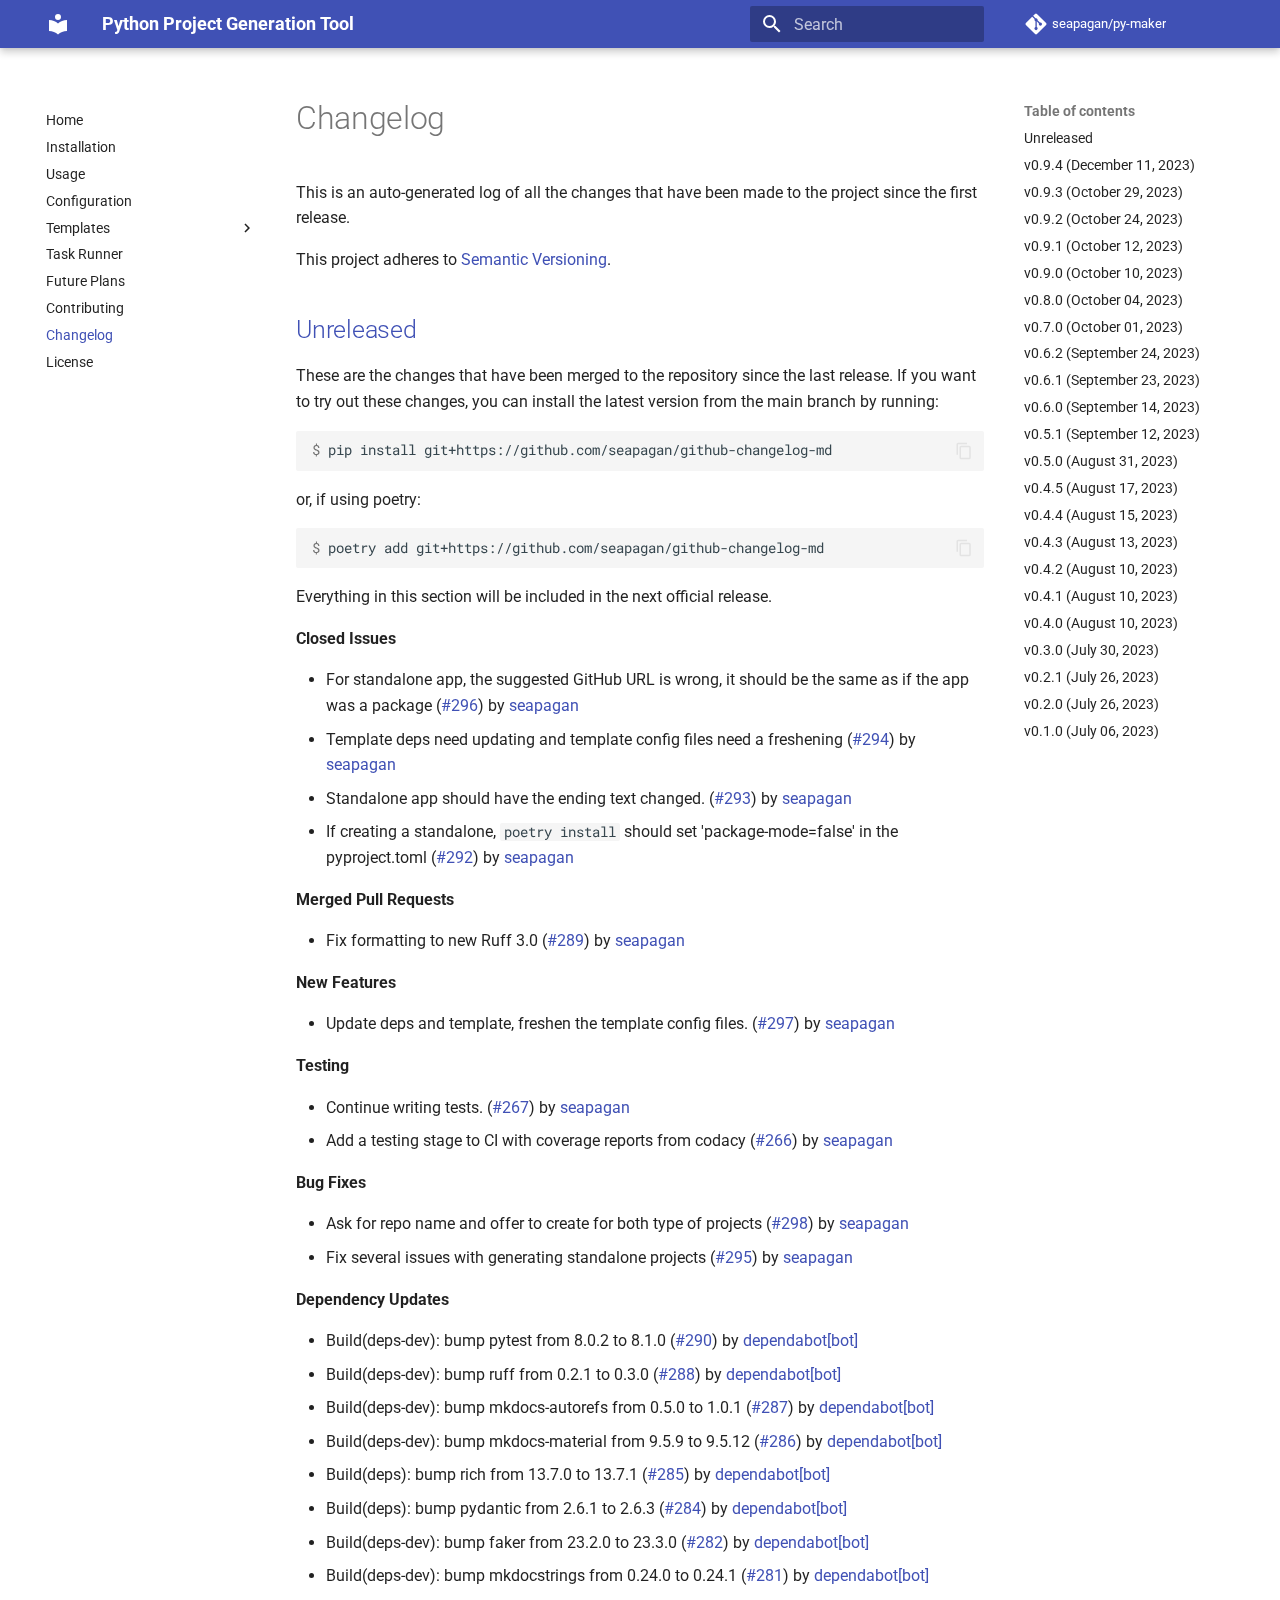
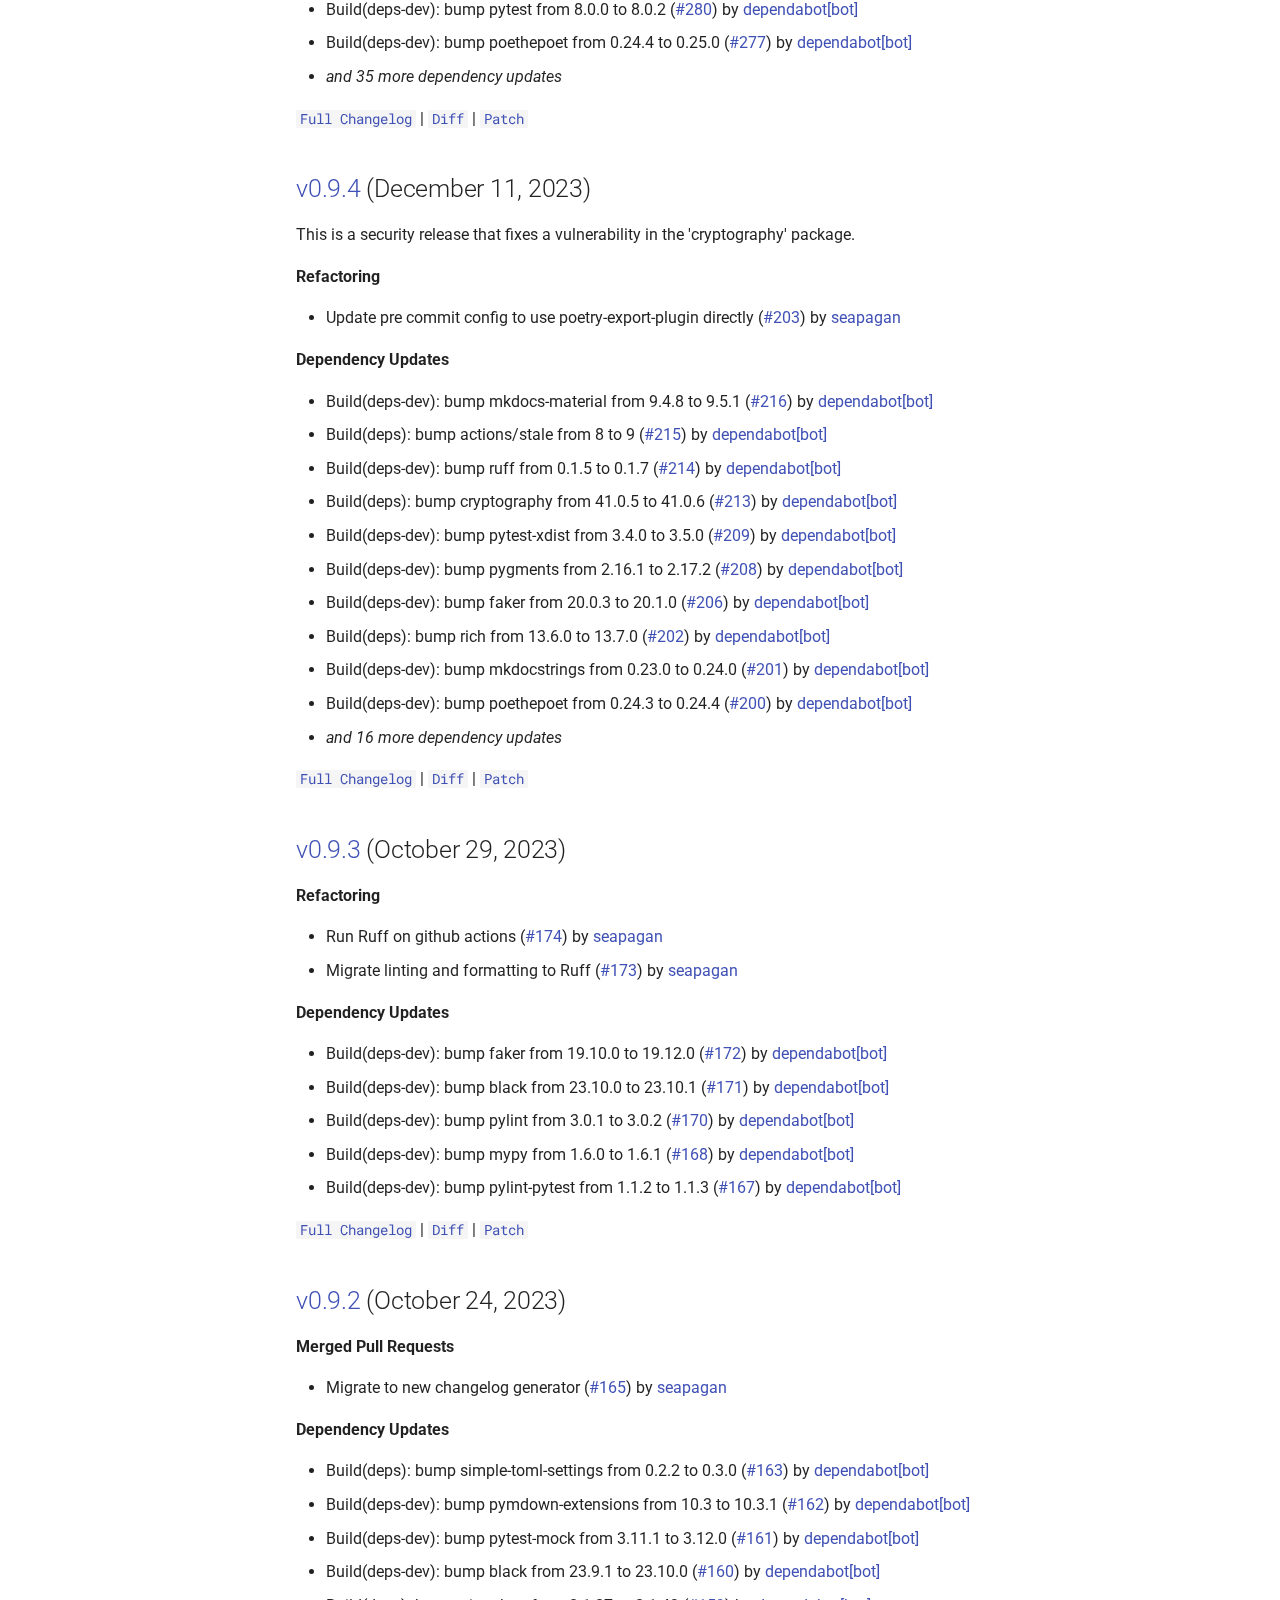
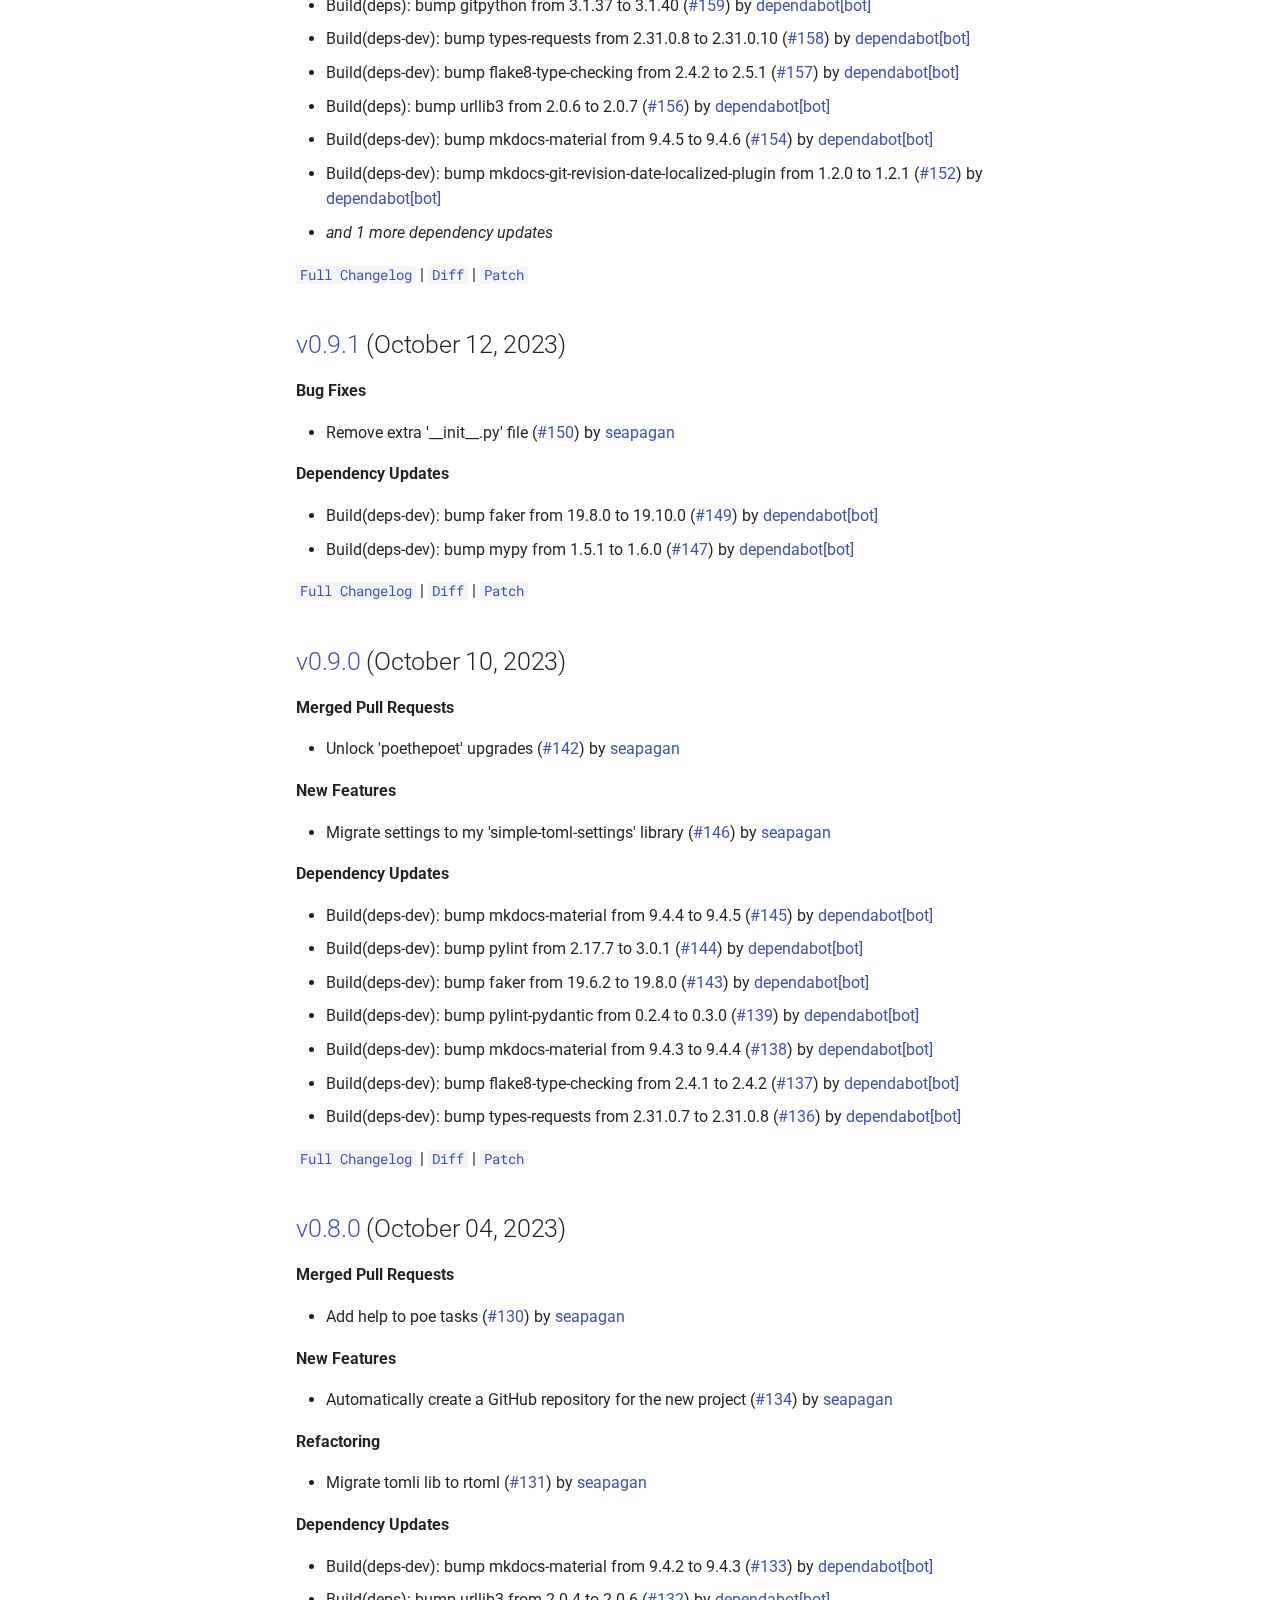
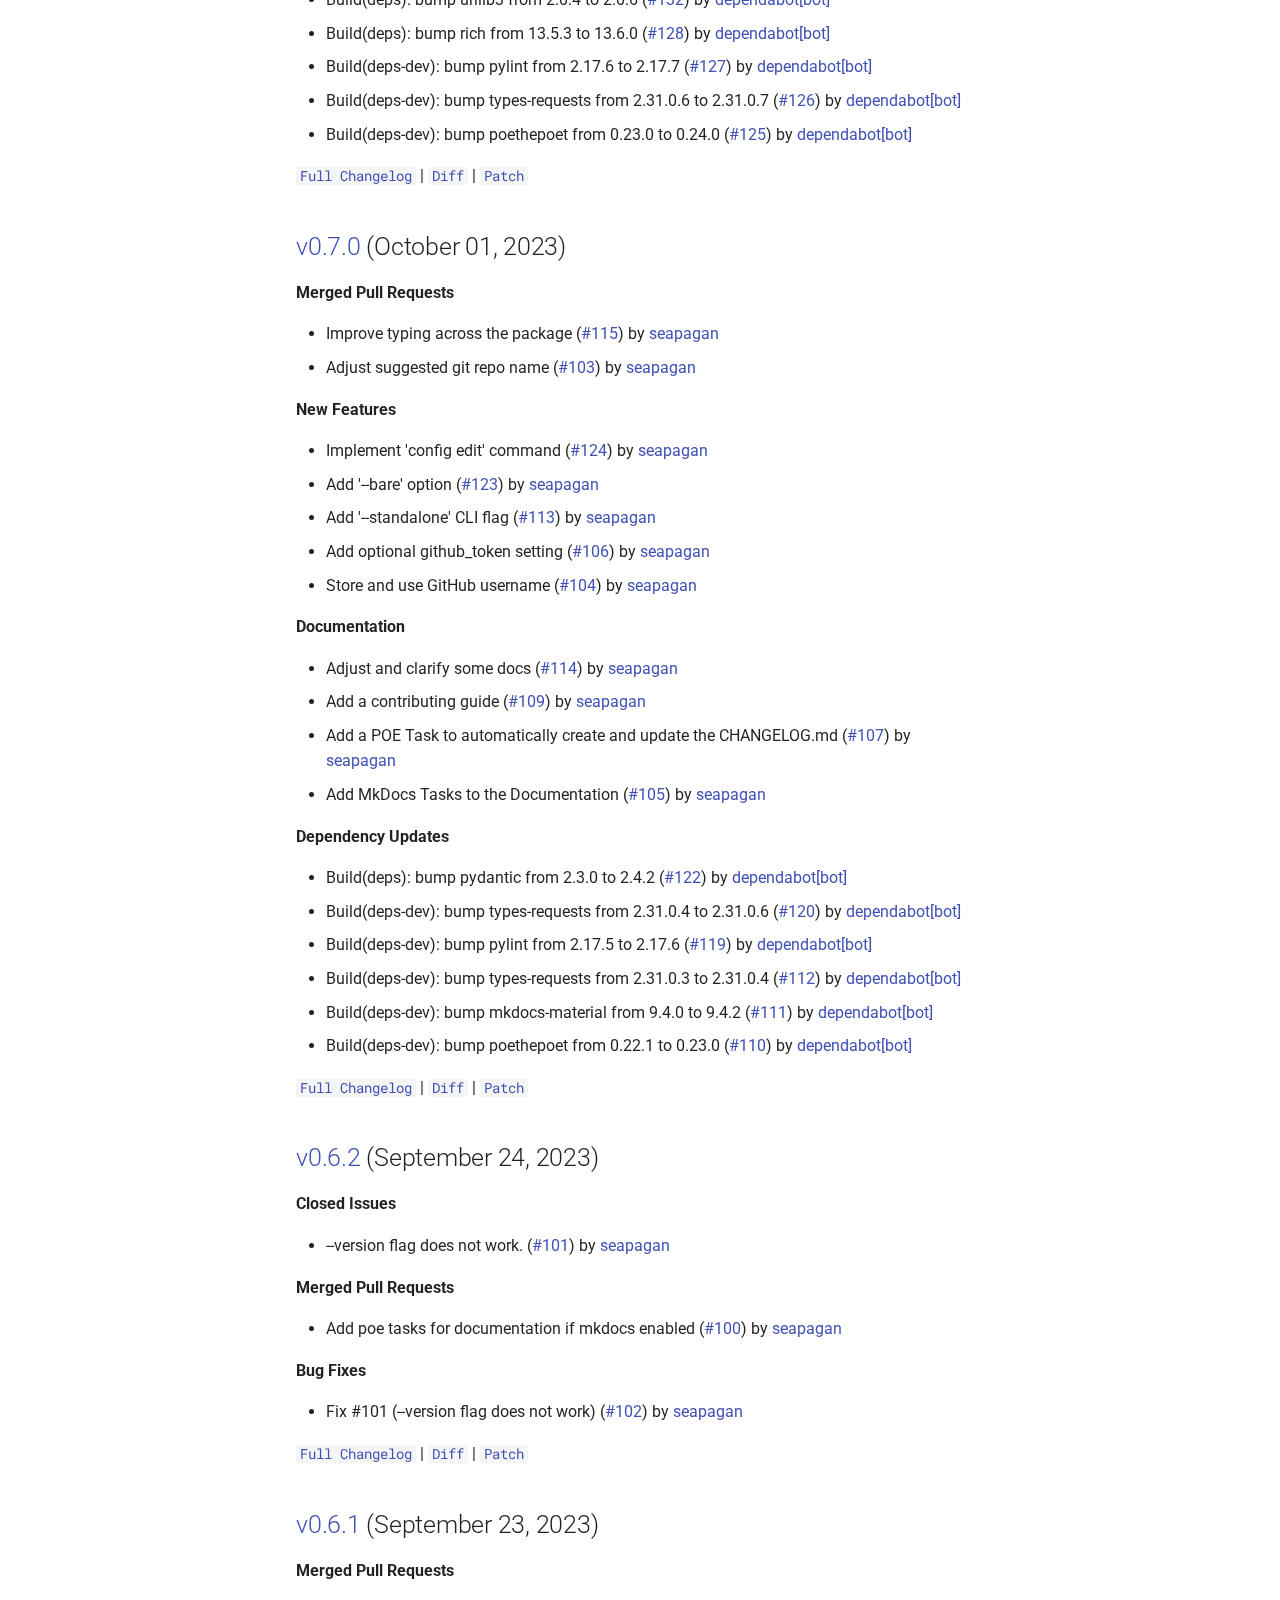
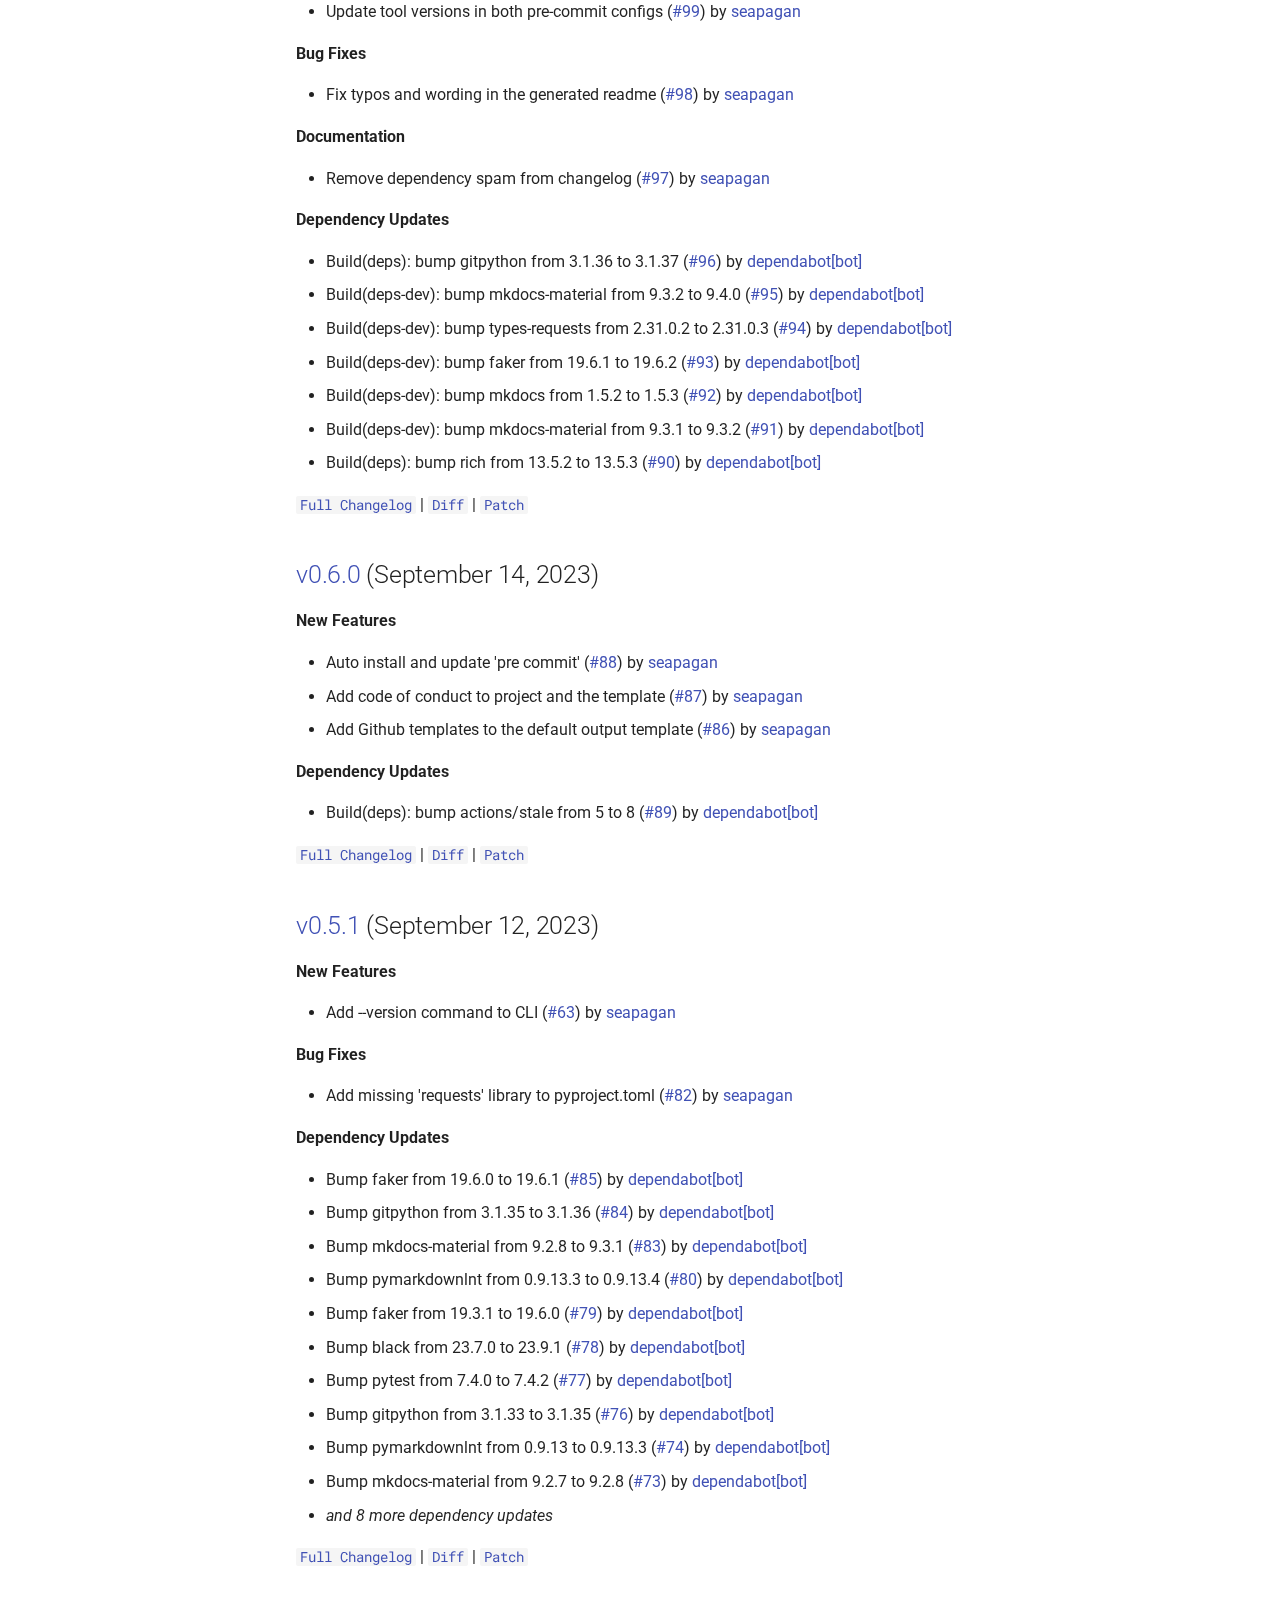
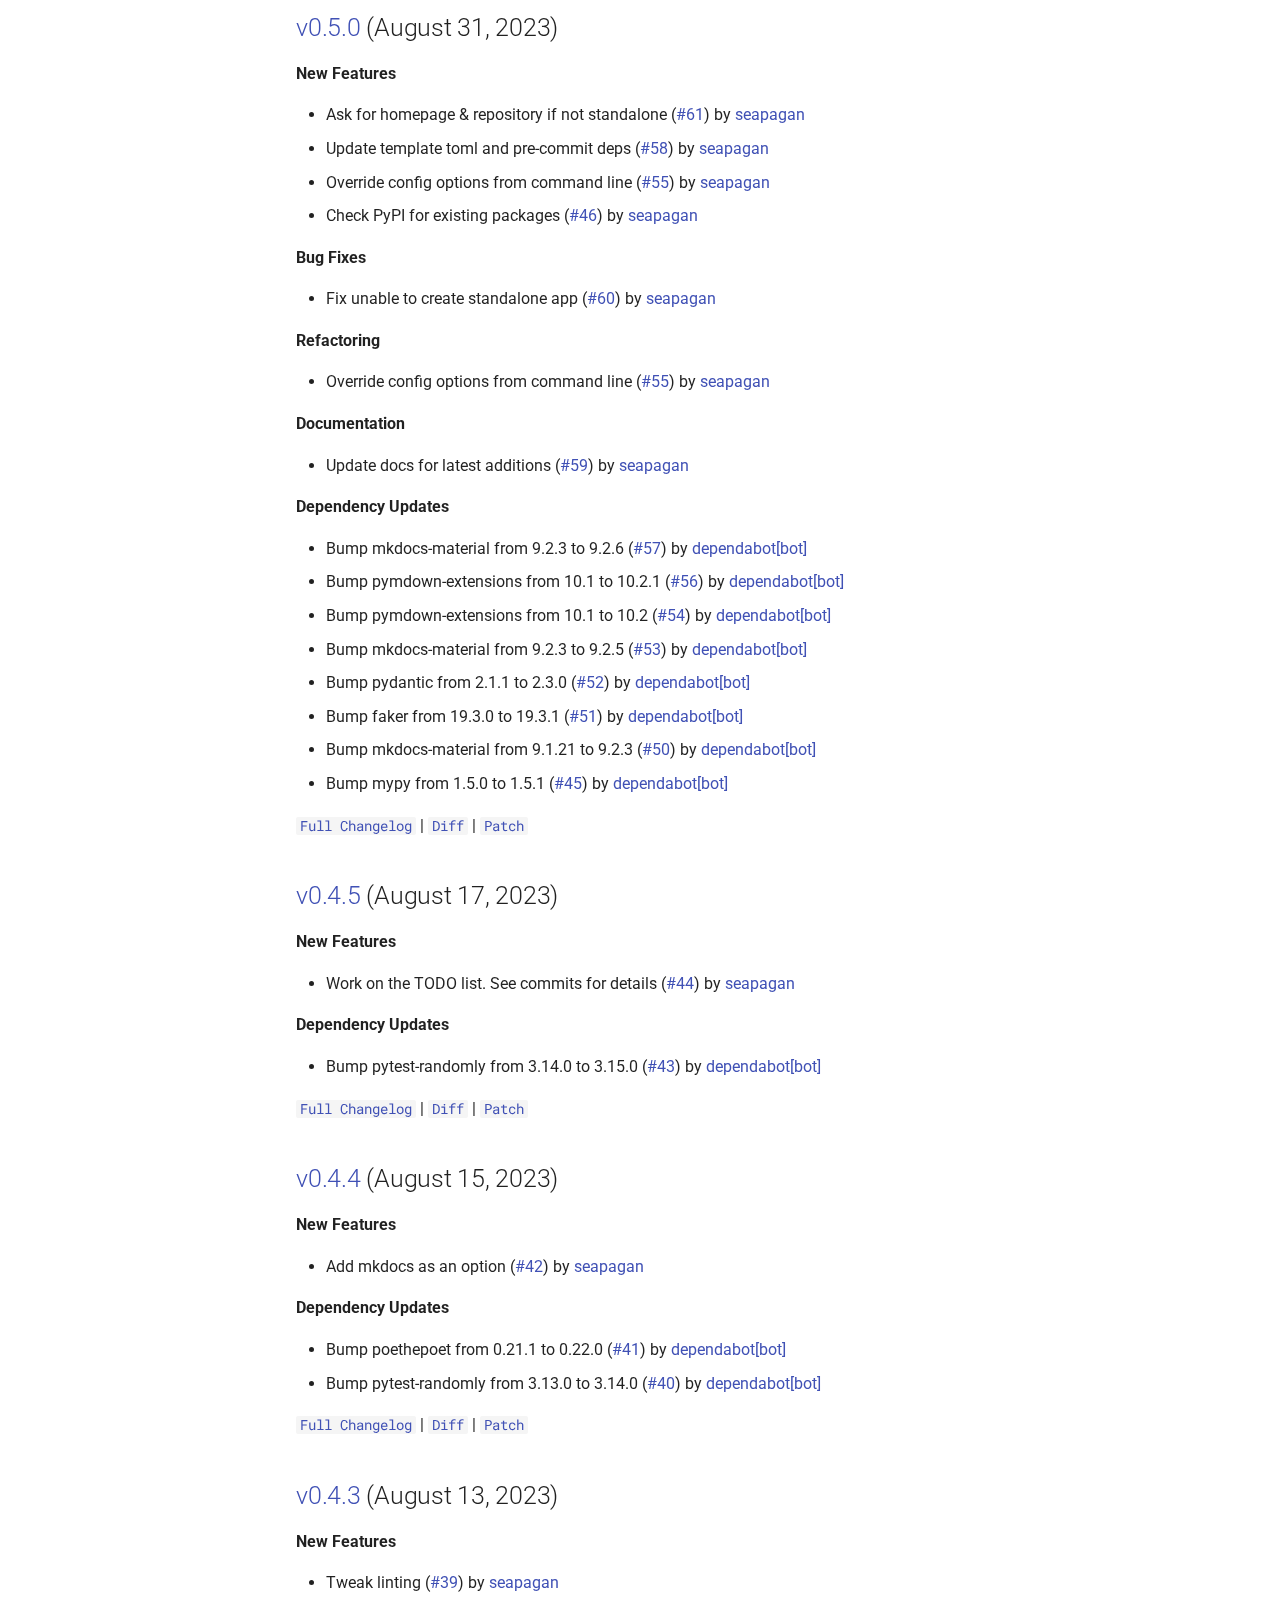
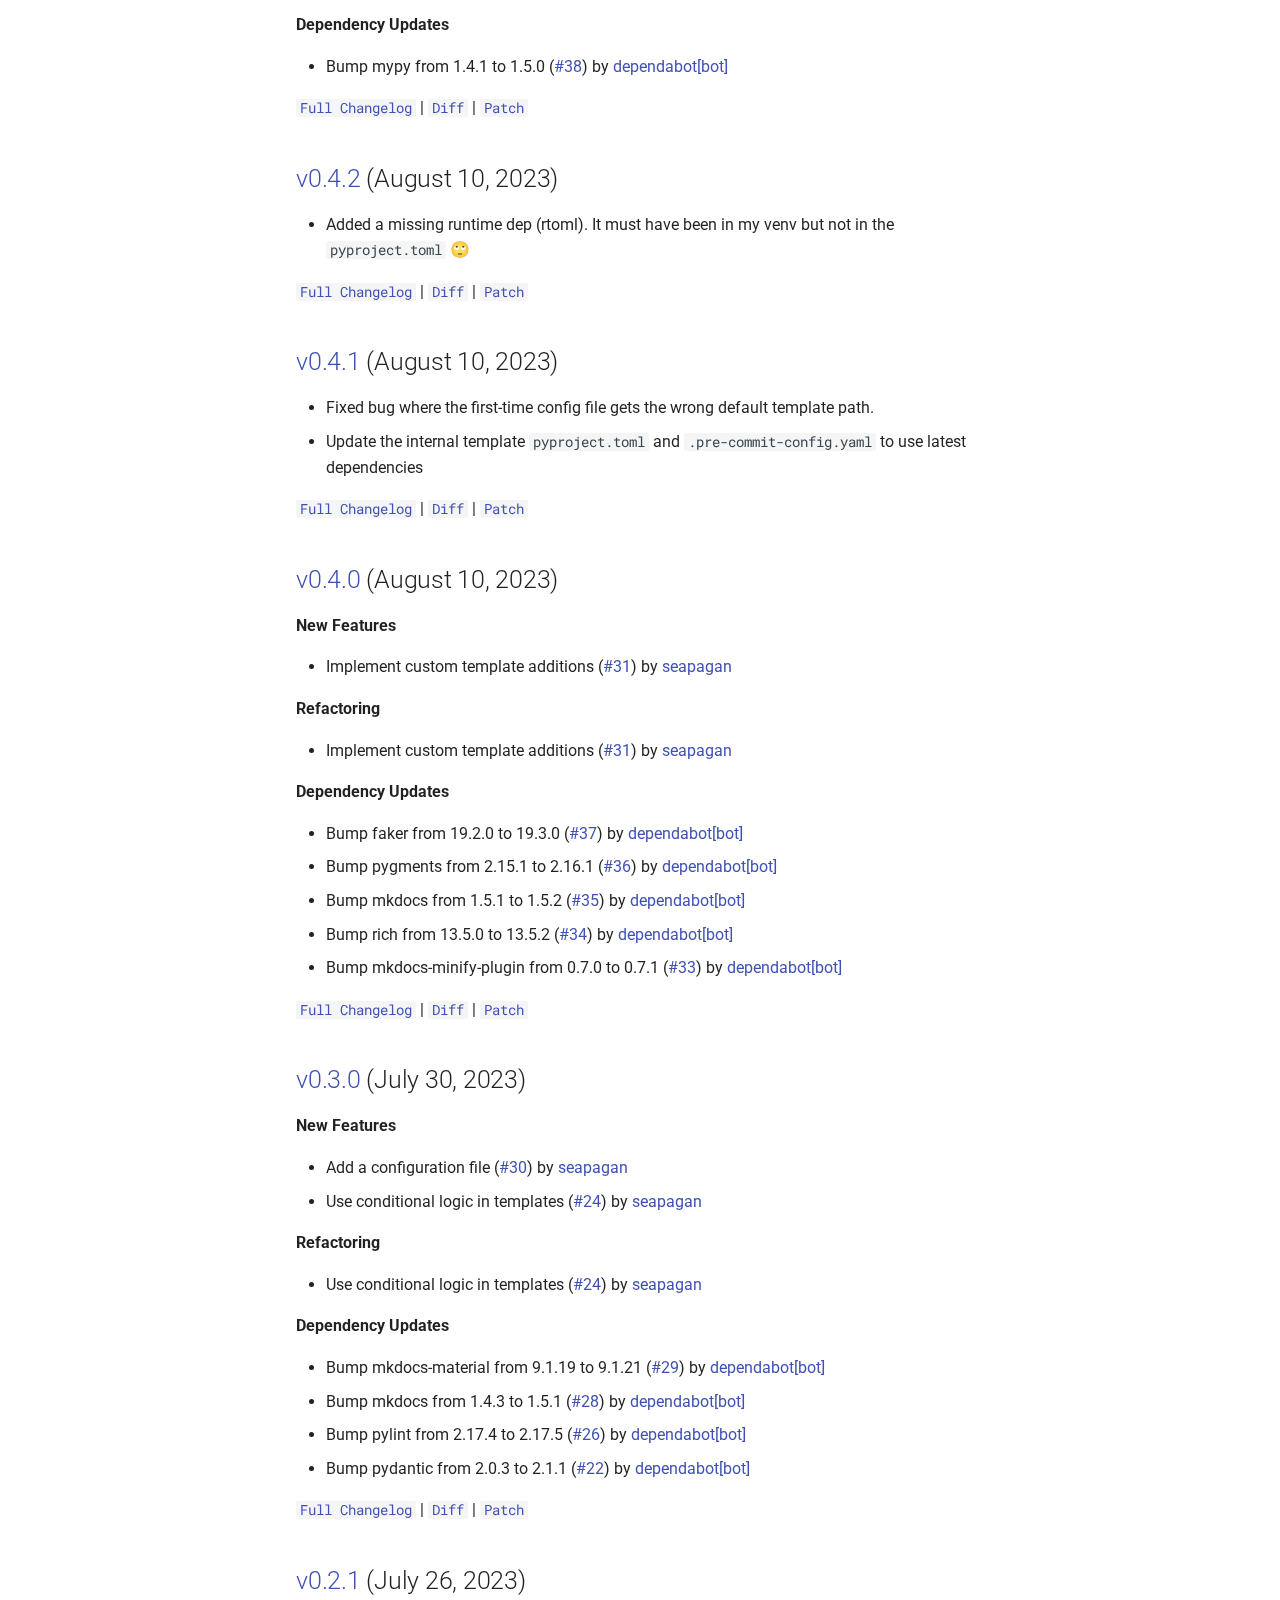
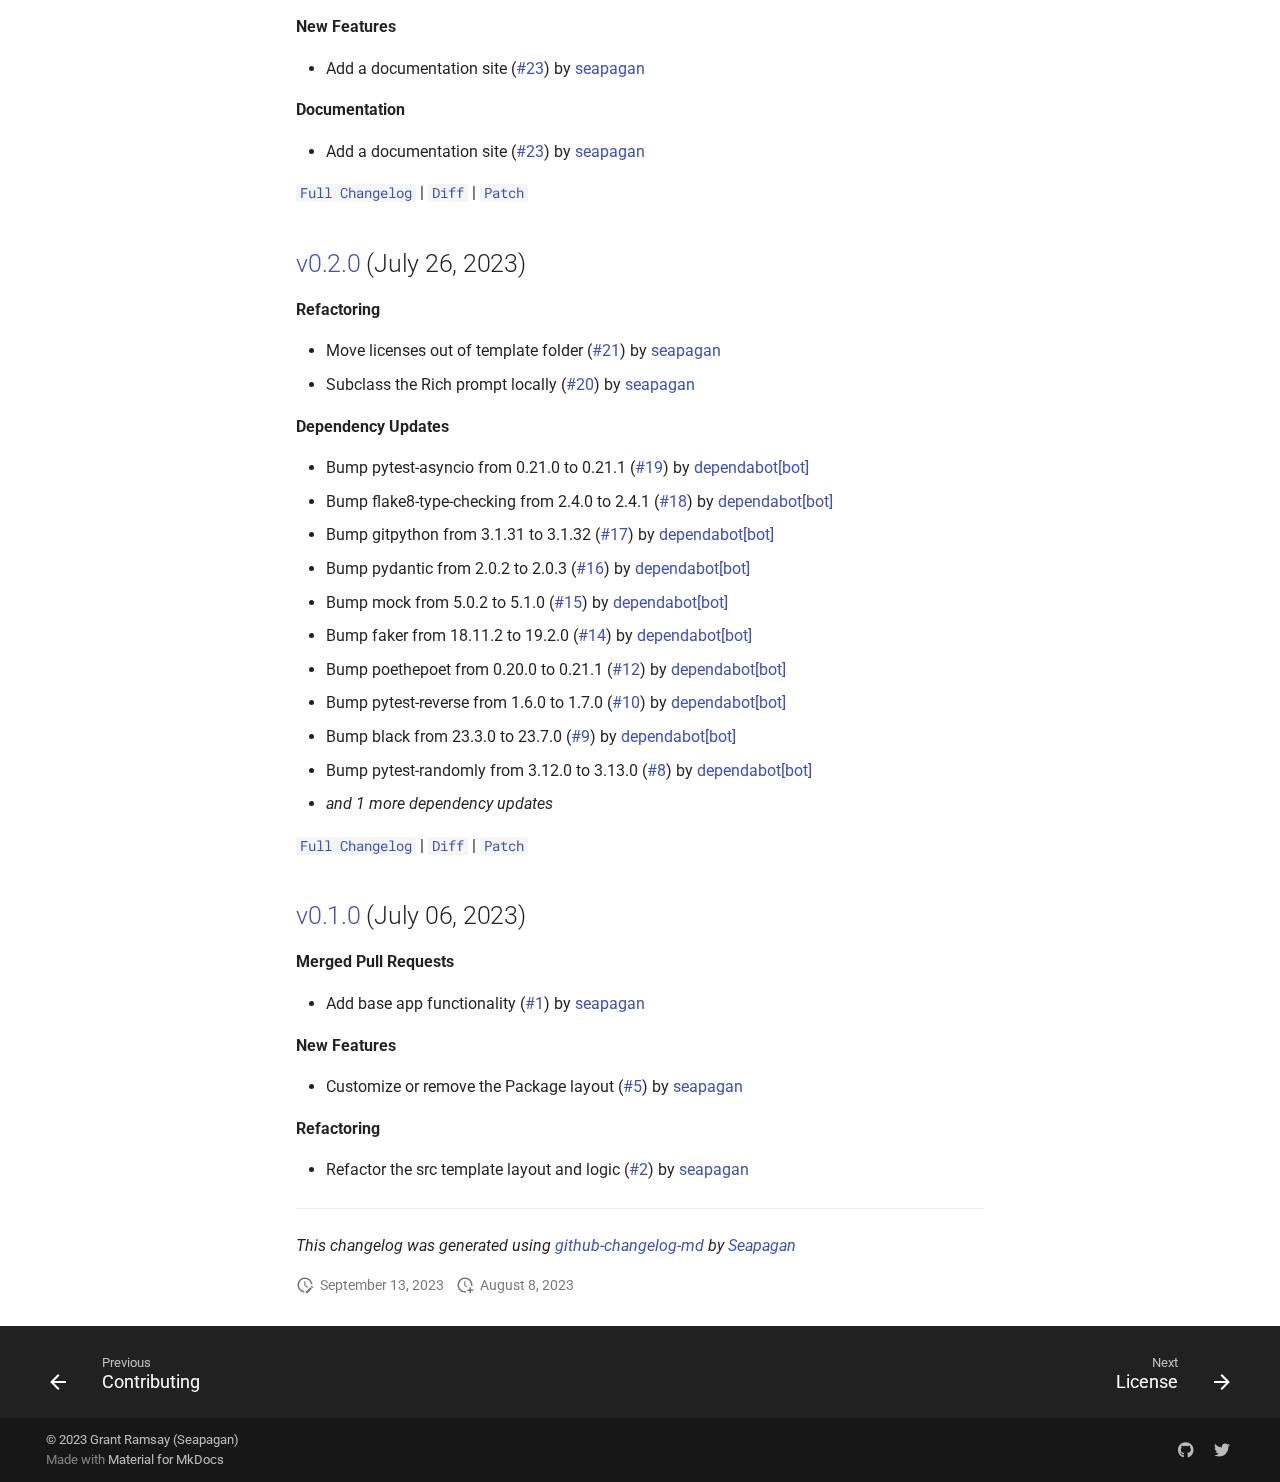
==== commit bb0cfc82: "Deployed 43cab1c with MkDocs version: 1.5.3" ====
--- a/changelog/index.html
+++ b/changelog/index.html
@@ -1,3 +1,3 @@
-<!doctype html><html lang=en class=no-js><head><meta charset=utf-8><meta name=viewport content="width=device-width,initial-scale=1"><link href=https://pymaker.seapagan.net/changelog/ rel=canonical><link href=../contributing/ rel=prev><link href=../license/ rel=next><link rel=icon href=../assets/images/favicon.png><meta name=generator content="mkdocs-1.5.3, mkdocs-material-9.4.8"><title>Changelog - Python Project Generation Tool</title><link rel=stylesheet href=../assets/stylesheets/main.4b4a2bd9.min.css><link rel=stylesheet href=../assets/stylesheets/palette.356b1318.min.css><link rel=preconnect href=https://fonts.gstatic.com crossorigin><link rel=stylesheet href="https://fonts.googleapis.com/css?family=Roboto:300,300i,400,400i,700,700i%7CRoboto+Mono:400,400i,700,700i&display=fallback"><style>:root{--md-text-font:"Roboto";--md-code-font:"Roboto Mono"}</style><link rel=stylesheet href=../assets/_mkdocstrings.css><link rel=stylesheet href=../css/extra.css><script>__md_scope=new URL("..",location),__md_hash=e=>[...e].reduce((e,_)=>(e<<5)-e+_.charCodeAt(0),0),__md_get=(e,_=localStorage,t=__md_scope)=>JSON.parse(_.getItem(t.pathname+"."+e)),__md_set=(e,_,t=localStorage,a=__md_scope)=>{try{t.setItem(a.pathname+"."+e,JSON.stringify(_))}catch(e){}}</script></head><body dir=ltr data-md-color-scheme=default data-md-color-primary=light-blue data-md-color-accent=blue><input class=md-toggle data-md-toggle=drawer type=checkbox id=__drawer autocomplete=off><input class=md-toggle data-md-toggle=search type=checkbox id=__search autocomplete=off><label class=md-overlay for=__drawer></label><div data-md-component=skip><a href=#changelog class=md-skip> Skip to content </a></div><div data-md-component=announce></div><header class="md-header md-header--shadow" data-md-component=header><nav class="md-header__inner md-grid" aria-label=Header><a href=.. title="Python Project Generation Tool" class="md-header__button md-logo" aria-label="Python Project Generation Tool" data-md-component=logo><svg xmlns=http://www.w3.org/2000/svg viewbox="0 0 24 24"><path d="M12 8a3 3 0 0 0 3-3 3 3 0 0 0-3-3 3 3 0 0 0-3 3 3 3 0 0 0 3 3m0 3.54C9.64 9.35 6.5 8 3 8v11c3.5 0 6.64 1.35 9 3.54 2.36-2.19 5.5-3.54 9-3.54V8c-3.5 0-6.64 1.35-9 3.54Z"/></svg></a><label class="md-header__button md-icon" for=__drawer><svg xmlns=http://www.w3.org/2000/svg viewbox="0 0 24 24"><path d="M3 6h18v2H3V6m0 5h18v2H3v-2m0 5h18v2H3v-2Z"/></svg></label><div class=md-header__title data-md-component=header-title><div class=md-header__ellipsis><div class=md-header__topic><span class=md-ellipsis> Python Project Generation Tool </span></div><div class=md-header__topic data-md-component=header-topic><span class=md-ellipsis> Changelog </span></div></div></div><label class="md-header__button md-icon" for=__search><svg xmlns=http://www.w3.org/2000/svg viewbox="0 0 24 24"><path d="M9.5 3A6.5 6.5 0 0 1 16 9.5c0 1.61-.59 3.09-1.56 4.23l.27.27h.79l5 5-1.5 1.5-5-5v-.79l-.27-.27A6.516 6.516 0 0 1 9.5 16 6.5 6.5 0 0 1 3 9.5 6.5 6.5 0 0 1 9.5 3m0 2C7 5 5 7 5 9.5S7 14 9.5 14 14 12 14 9.5 12 5 9.5 5Z"/></svg></label><div class=md-search data-md-component=search role=dialog><label class=md-search__overlay for=__search></label><div class=md-search__inner role=search><form class=md-search__form name=search><input type=text class=md-search__input name=query aria-label=Search placeholder=Search autocapitalize=off autocorrect=off autocomplete=off spellcheck=false data-md-component=search-query required><label class="md-search__icon md-icon" for=__search><svg xmlns=http://www.w3.org/2000/svg viewbox="0 0 24 24"><path d="M9.5 3A6.5 6.5 0 0 1 16 9.5c0 1.61-.59 3.09-1.56 4.23l.27.27h.79l5 5-1.5 1.5-5-5v-.79l-.27-.27A6.516 6.516 0 0 1 9.5 16 6.5 6.5 0 0 1 3 9.5 6.5 6.5 0 0 1 9.5 3m0 2C7 5 5 7 5 9.5S7 14 9.5 14 14 12 14 9.5 12 5 9.5 5Z"/></svg><svg xmlns=http://www.w3.org/2000/svg viewbox="0 0 24 24"><path d="M20 11v2H8l5.5 5.5-1.42 1.42L4.16 12l7.92-7.92L13.5 5.5 8 11h12Z"/></svg></label><nav class=md-search__options aria-label=Search><button type=reset class="md-search__icon md-icon" title=Clear aria-label=Clear tabindex=-1><svg xmlns=http://www.w3.org/2000/svg viewbox="0 0 24 24"><path d="M19 6.41 17.59 5 12 10.59 6.41 5 5 6.41 10.59 12 5 17.59 6.41 19 12 13.41 17.59 19 19 17.59 13.41 12 19 6.41Z"/></svg></button></nav></form><div class=md-search__output><div class=md-search__scrollwrap data-md-scrollfix><div class=md-search-result data-md-component=search-result><div class=md-search-result__meta> Initializing search </div><ol class=md-search-result__list role=presentation></ol></div></div></div></div></div><div class=md-header__source><a href=https://github.com/seapagan/py-maker title="Go to repository" class=md-source data-md-component=source><div class="md-source__icon md-icon"><svg xmlns=http://www.w3.org/2000/svg viewbox="0 0 448 512"><!-- Font Awesome Free 6.4.2 by @fontawesome - https://fontawesome.com License - https://fontawesome.com/license/free (Icons: CC BY 4.0, Fonts: SIL OFL 1.1, Code: MIT License) Copyright 2023 Fonticons, Inc.--><path d="M439.55 236.05 244 40.45a28.87 28.87 0 0 0-40.81 0l-40.66 40.63 51.52 51.52c27.06-9.14 52.68 16.77 43.39 43.68l49.66 49.66c34.23-11.8 61.18 31 35.47 56.69-26.49 26.49-70.21-2.87-56-37.34L240.22 199v121.85c25.3 12.54 22.26 41.85 9.08 55a34.34 34.34 0 0 1-48.55 0c-17.57-17.6-11.07-46.91 11.25-56v-123c-20.8-8.51-24.6-30.74-18.64-45L142.57 101 8.45 235.14a28.86 28.86 0 0 0 0 40.81l195.61 195.6a28.86 28.86 0 0 0 40.8 0l194.69-194.69a28.86 28.86 0 0 0 0-40.81z"/></svg></div><div class=md-source__repository> seapagan/py-maker </div></a></div></nav></header><div class=md-container data-md-component=container><main class=md-main data-md-component=main><div class="md-main__inner md-grid"><div class="md-sidebar md-sidebar--primary" data-md-component=sidebar data-md-type=navigation><div class=md-sidebar__scrollwrap><div class=md-sidebar__inner><nav class="md-nav md-nav--primary" aria-label=Navigation data-md-level=0><label class=md-nav__title for=__drawer><a href=.. title="Python Project Generation Tool" class="md-nav__button md-logo" aria-label="Python Project Generation Tool" data-md-component=logo><svg xmlns=http://www.w3.org/2000/svg viewbox="0 0 24 24"><path d="M12 8a3 3 0 0 0 3-3 3 3 0 0 0-3-3 3 3 0 0 0-3 3 3 3 0 0 0 3 3m0 3.54C9.64 9.35 6.5 8 3 8v11c3.5 0 6.64 1.35 9 3.54 2.36-2.19 5.5-3.54 9-3.54V8c-3.5 0-6.64 1.35-9 3.54Z"/></svg></a> Python Project Generation Tool </label><div class=md-nav__source><a href=https://github.com/seapagan/py-maker title="Go to repository" class=md-source data-md-component=source><div class="md-source__icon md-icon"><svg xmlns=http://www.w3.org/2000/svg viewbox="0 0 448 512"><!-- Font Awesome Free 6.4.2 by @fontawesome - https://fontawesome.com License - https://fontawesome.com/license/free (Icons: CC BY 4.0, Fonts: SIL OFL 1.1, Code: MIT License) Copyright 2023 Fonticons, Inc.--><path d="M439.55 236.05 244 40.45a28.87 28.87 0 0 0-40.81 0l-40.66 40.63 51.52 51.52c27.06-9.14 52.68 16.77 43.39 43.68l49.66 49.66c34.23-11.8 61.18 31 35.47 56.69-26.49 26.49-70.21-2.87-56-37.34L240.22 199v121.85c25.3 12.54 22.26 41.85 9.08 55a34.34 34.34 0 0 1-48.55 0c-17.57-17.6-11.07-46.91 11.25-56v-123c-20.8-8.51-24.6-30.74-18.64-45L142.57 101 8.45 235.14a28.86 28.86 0 0 0 0 40.81l195.61 195.6a28.86 28.86 0 0 0 40.8 0l194.69-194.69a28.86 28.86 0 0 0 0-40.81z"/></svg></div><div class=md-source__repository> seapagan/py-maker </div></a></div><ul class=md-nav__list data-md-scrollfix><li class=md-nav__item><a href=.. class=md-nav__link><span class=md-ellipsis> Home </span></a></li><li class=md-nav__item><a href=../installation/ class=md-nav__link><span class=md-ellipsis> Installation </span></a></li><li class=md-nav__item><a href=../usage/ class=md-nav__link><span class=md-ellipsis> Usage </span></a></li><li class=md-nav__item><a href=../configuration/ class=md-nav__link><span class=md-ellipsis> Configuration </span></a></li><li class="md-nav__item md-nav__item--pruned md-nav__item--nested"><a href=../template/internal/ class=md-nav__link><span class=md-ellipsis> Templates </span><span class="md-nav__icon md-icon"></span></a></li><li class=md-nav__item><a href=../tasks/ class=md-nav__link><span class=md-ellipsis> Task Runner </span></a></li><li class=md-nav__item><a href=../future-plans/ class=md-nav__link><span class=md-ellipsis> Future Plans </span></a></li><li class=md-nav__item><a href=../contributing/ class=md-nav__link><span class=md-ellipsis> Contributing </span></a></li><li class="md-nav__item md-nav__item--active"><input class="md-nav__toggle md-toggle" type=checkbox id=__toc><label class="md-nav__link md-nav__link--active" for=__toc><span class=md-ellipsis> Changelog </span><span class="md-nav__icon md-icon"></span></label><a href=./ class="md-nav__link md-nav__link--active"><span class=md-ellipsis> Changelog </span></a><nav class="md-nav md-nav--secondary" aria-label="Table of contents"><label class=md-nav__title for=__toc><span class="md-nav__icon md-icon"></span> Table of contents </label><ul class=md-nav__list data-md-component=toc data-md-scrollfix><li class=md-nav__item><a href=#unreleased class=md-nav__link> Unreleased </a></li><li class=md-nav__item><a href=#v093-october-29-2023 class=md-nav__link> v0.9.3 (October 29, 2023) </a></li><li class=md-nav__item><a href=#v092-october-24-2023 class=md-nav__link> v0.9.2 (October 24, 2023) </a></li><li class=md-nav__item><a href=#v091-october-12-2023 class=md-nav__link> v0.9.1 (October 12, 2023) </a></li><li class=md-nav__item><a href=#v090-october-10-2023 class=md-nav__link> v0.9.0 (October 10, 2023) </a></li><li class=md-nav__item><a href=#v080-october-04-2023 class=md-nav__link> v0.8.0 (October 04, 2023) </a></li><li class=md-nav__item><a href=#v070-october-01-2023 class=md-nav__link> v0.7.0 (October 01, 2023) </a></li><li class=md-nav__item><a href=#v062-september-24-2023 class=md-nav__link> v0.6.2 (September 24, 2023) </a></li><li class=md-nav__item><a href=#v061-september-23-2023 class=md-nav__link> v0.6.1 (September 23, 2023) </a></li><li class=md-nav__item><a href=#v060-september-14-2023 class=md-nav__link> v0.6.0 (September 14, 2023) </a></li><li class=md-nav__item><a href=#v051-september-12-2023 class=md-nav__link> v0.5.1 (September 12, 2023) </a></li><li class=md-nav__item><a href=#v050-august-31-2023 class=md-nav__link> v0.5.0 (August 31, 2023) </a></li><li class=md-nav__item><a href=#v045-august-17-2023 class=md-nav__link> v0.4.5 (August 17, 2023) </a></li><li class=md-nav__item><a href=#v044-august-15-2023 class=md-nav__link> v0.4.4 (August 15, 2023) </a></li><li class=md-nav__item><a href=#v043-august-13-2023 class=md-nav__link> v0.4.3 (August 13, 2023) </a></li><li class=md-nav__item><a href=#v042-august-10-2023 class=md-nav__link> v0.4.2 (August 10, 2023) </a></li><li class=md-nav__item><a href=#v041-august-10-2023 class=md-nav__link> v0.4.1 (August 10, 2023) </a></li><li class=md-nav__item><a href=#v040-august-10-2023 class=md-nav__link> v0.4.0 (August 10, 2023) </a></li><li class=md-nav__item><a href=#v030-july-30-2023 class=md-nav__link> v0.3.0 (July 30, 2023) </a></li><li class=md-nav__item><a href=#v021-july-26-2023 class=md-nav__link> v0.2.1 (July 26, 2023) </a></li><li class=md-nav__item><a href=#v020-july-26-2023 class=md-nav__link> v0.2.0 (July 26, 2023) </a></li><li class=md-nav__item><a href=#v010-july-06-2023 class=md-nav__link> v0.1.0 (July 06, 2023) </a></li></ul></nav></li><li class=md-nav__item><a href=../license/ class=md-nav__link><span class=md-ellipsis> License </span></a></li></ul></nav></div></div></div><div class="md-sidebar md-sidebar--secondary" data-md-component=sidebar data-md-type=toc><div class=md-sidebar__scrollwrap><div class=md-sidebar__inner><nav class="md-nav md-nav--secondary" aria-label="Table of contents"><label class=md-nav__title for=__toc><span class="md-nav__icon md-icon"></span> Table of contents </label><ul class=md-nav__list data-md-component=toc data-md-scrollfix><li class=md-nav__item><a href=#unreleased class=md-nav__link> Unreleased </a></li><li class=md-nav__item><a href=#v093-october-29-2023 class=md-nav__link> v0.9.3 (October 29, 2023) </a></li><li class=md-nav__item><a href=#v092-october-24-2023 class=md-nav__link> v0.9.2 (October 24, 2023) </a></li><li class=md-nav__item><a href=#v091-october-12-2023 class=md-nav__link> v0.9.1 (October 12, 2023) </a></li><li class=md-nav__item><a href=#v090-october-10-2023 class=md-nav__link> v0.9.0 (October 10, 2023) </a></li><li class=md-nav__item><a href=#v080-october-04-2023 class=md-nav__link> v0.8.0 (October 04, 2023) </a></li><li class=md-nav__item><a href=#v070-october-01-2023 class=md-nav__link> v0.7.0 (October 01, 2023) </a></li><li class=md-nav__item><a href=#v062-september-24-2023 class=md-nav__link> v0.6.2 (September 24, 2023) </a></li><li class=md-nav__item><a href=#v061-september-23-2023 class=md-nav__link> v0.6.1 (September 23, 2023) </a></li><li class=md-nav__item><a href=#v060-september-14-2023 class=md-nav__link> v0.6.0 (September 14, 2023) </a></li><li class=md-nav__item><a href=#v051-september-12-2023 class=md-nav__link> v0.5.1 (September 12, 2023) </a></li><li class=md-nav__item><a href=#v050-august-31-2023 class=md-nav__link> v0.5.0 (August 31, 2023) </a></li><li class=md-nav__item><a href=#v045-august-17-2023 class=md-nav__link> v0.4.5 (August 17, 2023) </a></li><li class=md-nav__item><a href=#v044-august-15-2023 class=md-nav__link> v0.4.4 (August 15, 2023) </a></li><li class=md-nav__item><a href=#v043-august-13-2023 class=md-nav__link> v0.4.3 (August 13, 2023) </a></li><li class=md-nav__item><a href=#v042-august-10-2023 class=md-nav__link> v0.4.2 (August 10, 2023) </a></li><li class=md-nav__item><a href=#v041-august-10-2023 class=md-nav__link> v0.4.1 (August 10, 2023) </a></li><li class=md-nav__item><a href=#v040-august-10-2023 class=md-nav__link> v0.4.0 (August 10, 2023) </a></li><li class=md-nav__item><a href=#v030-july-30-2023 class=md-nav__link> v0.3.0 (July 30, 2023) </a></li><li class=md-nav__item><a href=#v021-july-26-2023 class=md-nav__link> v0.2.1 (July 26, 2023) </a></li><li class=md-nav__item><a href=#v020-july-26-2023 class=md-nav__link> v0.2.0 (July 26, 2023) </a></li><li class=md-nav__item><a href=#v010-july-06-2023 class=md-nav__link> v0.1.0 (July 06, 2023) </a></li></ul></nav></div></div></div><div class=md-content data-md-component=content><article class="md-content__inner md-typeset"><h1 id=changelog>Changelog</h1><p>This is an auto-generated log of all the changes that have been made to the project since the first release.</p><p>This project adheres to <a href=https://semver.org/spec/v2.0.0.html>Semantic Versioning</a>.</p><h2 id=unreleased><a href=https://github.com/seapagan/py-maker/tree/HEAD>Unreleased</a></h2><p>These are the changes that have been merged to the repository since the last release. If you want to try out these changes, you can install the latest version from the main branch by running:</p><p><div class=highlight><pre><span></span><code><span class=gp>$ </span>pip<span class=w> </span>install<span class=w> </span>git+https://github.com/seapagan/github-changelog-md
+<!doctype html><html lang=en class=no-js><head><meta charset=utf-8><meta name=viewport content="width=device-width,initial-scale=1"><link href=https://pymaker.seapagan.net/changelog/ rel=canonical><link href=../contributing/ rel=prev><link href=../license/ rel=next><link rel=icon href=../assets/images/favicon.png><meta name=generator content="mkdocs-1.5.3, mkdocs-material-9.5.12"><title>Changelog - Python Project Generation Tool</title><link rel=stylesheet href=../assets/stylesheets/main.7e359304.min.css><link rel=stylesheet href=../assets/stylesheets/palette.06af60db.min.css><link rel=preconnect href=https://fonts.gstatic.com crossorigin><link rel=stylesheet href="https://fonts.googleapis.com/css?family=Roboto:300,300i,400,400i,700,700i%7CRoboto+Mono:400,400i,700,700i&display=fallback"><style>:root{--md-text-font:"Roboto";--md-code-font:"Roboto Mono"}</style><link rel=stylesheet href=../assets/_mkdocstrings.css><link rel=stylesheet href=../css/extra.css><script>__md_scope=new URL("..",location),__md_hash=e=>[...e].reduce((e,_)=>(e<<5)-e+_.charCodeAt(0),0),__md_get=(e,_=localStorage,t=__md_scope)=>JSON.parse(_.getItem(t.pathname+"."+e)),__md_set=(e,_,t=localStorage,a=__md_scope)=>{try{t.setItem(a.pathname+"."+e,JSON.stringify(_))}catch(e){}}</script></head><body dir=ltr data-md-color-scheme=default data-md-color-primary=light-blue data-md-color-accent=blue><input class=md-toggle data-md-toggle=drawer type=checkbox id=__drawer autocomplete=off><input class=md-toggle data-md-toggle=search type=checkbox id=__search autocomplete=off><label class=md-overlay for=__drawer></label><div data-md-component=skip><a href=#changelog class=md-skip> Skip to content </a></div><div data-md-component=announce></div><header class="md-header md-header--shadow" data-md-component=header><nav class="md-header__inner md-grid" aria-label=Header><a href=.. title="Python Project Generation Tool" class="md-header__button md-logo" aria-label="Python Project Generation Tool" data-md-component=logo><svg xmlns=http://www.w3.org/2000/svg viewbox="0 0 24 24"><path d="M12 8a3 3 0 0 0 3-3 3 3 0 0 0-3-3 3 3 0 0 0-3 3 3 3 0 0 0 3 3m0 3.54C9.64 9.35 6.5 8 3 8v11c3.5 0 6.64 1.35 9 3.54 2.36-2.19 5.5-3.54 9-3.54V8c-3.5 0-6.64 1.35-9 3.54Z"/></svg></a><label class="md-header__button md-icon" for=__drawer><svg xmlns=http://www.w3.org/2000/svg viewbox="0 0 24 24"><path d="M3 6h18v2H3V6m0 5h18v2H3v-2m0 5h18v2H3v-2Z"/></svg></label><div class=md-header__title data-md-component=header-title><div class=md-header__ellipsis><div class=md-header__topic><span class=md-ellipsis> Python Project Generation Tool </span></div><div class=md-header__topic data-md-component=header-topic><span class=md-ellipsis> Changelog </span></div></div></div><label class="md-header__button md-icon" for=__search><svg xmlns=http://www.w3.org/2000/svg viewbox="0 0 24 24"><path d="M9.5 3A6.5 6.5 0 0 1 16 9.5c0 1.61-.59 3.09-1.56 4.23l.27.27h.79l5 5-1.5 1.5-5-5v-.79l-.27-.27A6.516 6.516 0 0 1 9.5 16 6.5 6.5 0 0 1 3 9.5 6.5 6.5 0 0 1 9.5 3m0 2C7 5 5 7 5 9.5S7 14 9.5 14 14 12 14 9.5 12 5 9.5 5Z"/></svg></label><div class=md-search data-md-component=search role=dialog><label class=md-search__overlay for=__search></label><div class=md-search__inner role=search><form class=md-search__form name=search><input type=text class=md-search__input name=query aria-label=Search placeholder=Search autocapitalize=off autocorrect=off autocomplete=off spellcheck=false data-md-component=search-query required><label class="md-search__icon md-icon" for=__search><svg xmlns=http://www.w3.org/2000/svg viewbox="0 0 24 24"><path d="M9.5 3A6.5 6.5 0 0 1 16 9.5c0 1.61-.59 3.09-1.56 4.23l.27.27h.79l5 5-1.5 1.5-5-5v-.79l-.27-.27A6.516 6.516 0 0 1 9.5 16 6.5 6.5 0 0 1 3 9.5 6.5 6.5 0 0 1 9.5 3m0 2C7 5 5 7 5 9.5S7 14 9.5 14 14 12 14 9.5 12 5 9.5 5Z"/></svg><svg xmlns=http://www.w3.org/2000/svg viewbox="0 0 24 24"><path d="M20 11v2H8l5.5 5.5-1.42 1.42L4.16 12l7.92-7.92L13.5 5.5 8 11h12Z"/></svg></label><nav class=md-search__options aria-label=Search><button type=reset class="md-search__icon md-icon" title=Clear aria-label=Clear tabindex=-1><svg xmlns=http://www.w3.org/2000/svg viewbox="0 0 24 24"><path d="M19 6.41 17.59 5 12 10.59 6.41 5 5 6.41 10.59 12 5 17.59 6.41 19 12 13.41 17.59 19 19 17.59 13.41 12 19 6.41Z"/></svg></button></nav></form><div class=md-search__output><div class=md-search__scrollwrap data-md-scrollfix><div class=md-search-result data-md-component=search-result><div class=md-search-result__meta> Initializing search </div><ol class=md-search-result__list role=presentation></ol></div></div></div></div></div><div class=md-header__source><a href=https://github.com/seapagan/py-maker title="Go to repository" class=md-source data-md-component=source><div class="md-source__icon md-icon"><svg xmlns=http://www.w3.org/2000/svg viewbox="0 0 448 512"><!-- Font Awesome Free 6.5.1 by @fontawesome - https://fontawesome.com License - https://fontawesome.com/license/free (Icons: CC BY 4.0, Fonts: SIL OFL 1.1, Code: MIT License) Copyright 2023 Fonticons, Inc.--><path d="M439.55 236.05 244 40.45a28.87 28.87 0 0 0-40.81 0l-40.66 40.63 51.52 51.52c27.06-9.14 52.68 16.77 43.39 43.68l49.66 49.66c34.23-11.8 61.18 31 35.47 56.69-26.49 26.49-70.21-2.87-56-37.34L240.22 199v121.85c25.3 12.54 22.26 41.85 9.08 55a34.34 34.34 0 0 1-48.55 0c-17.57-17.6-11.07-46.91 11.25-56v-123c-20.8-8.51-24.6-30.74-18.64-45L142.57 101 8.45 235.14a28.86 28.86 0 0 0 0 40.81l195.61 195.6a28.86 28.86 0 0 0 40.8 0l194.69-194.69a28.86 28.86 0 0 0 0-40.81z"/></svg></div><div class=md-source__repository> seapagan/py-maker </div></a></div></nav></header><div class=md-container data-md-component=container><main class=md-main data-md-component=main><div class="md-main__inner md-grid"><div class="md-sidebar md-sidebar--primary" data-md-component=sidebar data-md-type=navigation><div class=md-sidebar__scrollwrap><div class=md-sidebar__inner><nav class="md-nav md-nav--primary" aria-label=Navigation data-md-level=0><label class=md-nav__title for=__drawer><a href=.. title="Python Project Generation Tool" class="md-nav__button md-logo" aria-label="Python Project Generation Tool" data-md-component=logo><svg xmlns=http://www.w3.org/2000/svg viewbox="0 0 24 24"><path d="M12 8a3 3 0 0 0 3-3 3 3 0 0 0-3-3 3 3 0 0 0-3 3 3 3 0 0 0 3 3m0 3.54C9.64 9.35 6.5 8 3 8v11c3.5 0 6.64 1.35 9 3.54 2.36-2.19 5.5-3.54 9-3.54V8c-3.5 0-6.64 1.35-9 3.54Z"/></svg></a> Python Project Generation Tool </label><div class=md-nav__source><a href=https://github.com/seapagan/py-maker title="Go to repository" class=md-source data-md-component=source><div class="md-source__icon md-icon"><svg xmlns=http://www.w3.org/2000/svg viewbox="0 0 448 512"><!-- Font Awesome Free 6.5.1 by @fontawesome - https://fontawesome.com License - https://fontawesome.com/license/free (Icons: CC BY 4.0, Fonts: SIL OFL 1.1, Code: MIT License) Copyright 2023 Fonticons, Inc.--><path d="M439.55 236.05 244 40.45a28.87 28.87 0 0 0-40.81 0l-40.66 40.63 51.52 51.52c27.06-9.14 52.68 16.77 43.39 43.68l49.66 49.66c34.23-11.8 61.18 31 35.47 56.69-26.49 26.49-70.21-2.87-56-37.34L240.22 199v121.85c25.3 12.54 22.26 41.85 9.08 55a34.34 34.34 0 0 1-48.55 0c-17.57-17.6-11.07-46.91 11.25-56v-123c-20.8-8.51-24.6-30.74-18.64-45L142.57 101 8.45 235.14a28.86 28.86 0 0 0 0 40.81l195.61 195.6a28.86 28.86 0 0 0 40.8 0l194.69-194.69a28.86 28.86 0 0 0 0-40.81z"/></svg></div><div class=md-source__repository> seapagan/py-maker </div></a></div><ul class=md-nav__list data-md-scrollfix><li class=md-nav__item><a href=.. class=md-nav__link><span class=md-ellipsis> Home </span></a></li><li class=md-nav__item><a href=../installation/ class=md-nav__link><span class=md-ellipsis> Installation </span></a></li><li class=md-nav__item><a href=../usage/ class=md-nav__link><span class=md-ellipsis> Usage </span></a></li><li class=md-nav__item><a href=../configuration/ class=md-nav__link><span class=md-ellipsis> Configuration </span></a></li><li class="md-nav__item md-nav__item--pruned md-nav__item--nested"><a href=../template/internal/ class=md-nav__link><span class=md-ellipsis> Templates </span><span class="md-nav__icon md-icon"></span></a></li><li class=md-nav__item><a href=../tasks/ class=md-nav__link><span class=md-ellipsis> Task Runner </span></a></li><li class=md-nav__item><a href=../future-plans/ class=md-nav__link><span class=md-ellipsis> Future Plans </span></a></li><li class=md-nav__item><a href=../contributing/ class=md-nav__link><span class=md-ellipsis> Contributing </span></a></li><li class="md-nav__item md-nav__item--active"><input class="md-nav__toggle md-toggle" type=checkbox id=__toc><label class="md-nav__link md-nav__link--active" for=__toc><span class=md-ellipsis> Changelog </span><span class="md-nav__icon md-icon"></span></label><a href=./ class="md-nav__link md-nav__link--active"><span class=md-ellipsis> Changelog </span></a><nav class="md-nav md-nav--secondary" aria-label="Table of contents"><label class=md-nav__title for=__toc><span class="md-nav__icon md-icon"></span> Table of contents </label><ul class=md-nav__list data-md-component=toc data-md-scrollfix><li class=md-nav__item><a href=#unreleased class=md-nav__link><span class=md-ellipsis> Unreleased </span></a></li><li class=md-nav__item><a href=#v094-december-11-2023 class=md-nav__link><span class=md-ellipsis> v0.9.4 (December 11, 2023) </span></a></li><li class=md-nav__item><a href=#v093-october-29-2023 class=md-nav__link><span class=md-ellipsis> v0.9.3 (October 29, 2023) </span></a></li><li class=md-nav__item><a href=#v092-october-24-2023 class=md-nav__link><span class=md-ellipsis> v0.9.2 (October 24, 2023) </span></a></li><li class=md-nav__item><a href=#v091-october-12-2023 class=md-nav__link><span class=md-ellipsis> v0.9.1 (October 12, 2023) </span></a></li><li class=md-nav__item><a href=#v090-october-10-2023 class=md-nav__link><span class=md-ellipsis> v0.9.0 (October 10, 2023) </span></a></li><li class=md-nav__item><a href=#v080-october-04-2023 class=md-nav__link><span class=md-ellipsis> v0.8.0 (October 04, 2023) </span></a></li><li class=md-nav__item><a href=#v070-october-01-2023 class=md-nav__link><span class=md-ellipsis> v0.7.0 (October 01, 2023) </span></a></li><li class=md-nav__item><a href=#v062-september-24-2023 class=md-nav__link><span class=md-ellipsis> v0.6.2 (September 24, 2023) </span></a></li><li class=md-nav__item><a href=#v061-september-23-2023 class=md-nav__link><span class=md-ellipsis> v0.6.1 (September 23, 2023) </span></a></li><li class=md-nav__item><a href=#v060-september-14-2023 class=md-nav__link><span class=md-ellipsis> v0.6.0 (September 14, 2023) </span></a></li><li class=md-nav__item><a href=#v051-september-12-2023 class=md-nav__link><span class=md-ellipsis> v0.5.1 (September 12, 2023) </span></a></li><li class=md-nav__item><a href=#v050-august-31-2023 class=md-nav__link><span class=md-ellipsis> v0.5.0 (August 31, 2023) </span></a></li><li class=md-nav__item><a href=#v045-august-17-2023 class=md-nav__link><span class=md-ellipsis> v0.4.5 (August 17, 2023) </span></a></li><li class=md-nav__item><a href=#v044-august-15-2023 class=md-nav__link><span class=md-ellipsis> v0.4.4 (August 15, 2023) </span></a></li><li class=md-nav__item><a href=#v043-august-13-2023 class=md-nav__link><span class=md-ellipsis> v0.4.3 (August 13, 2023) </span></a></li><li class=md-nav__item><a href=#v042-august-10-2023 class=md-nav__link><span class=md-ellipsis> v0.4.2 (August 10, 2023) </span></a></li><li class=md-nav__item><a href=#v041-august-10-2023 class=md-nav__link><span class=md-ellipsis> v0.4.1 (August 10, 2023) </span></a></li><li class=md-nav__item><a href=#v040-august-10-2023 class=md-nav__link><span class=md-ellipsis> v0.4.0 (August 10, 2023) </span></a></li><li class=md-nav__item><a href=#v030-july-30-2023 class=md-nav__link><span class=md-ellipsis> v0.3.0 (July 30, 2023) </span></a></li><li class=md-nav__item><a href=#v021-july-26-2023 class=md-nav__link><span class=md-ellipsis> v0.2.1 (July 26, 2023) </span></a></li><li class=md-nav__item><a href=#v020-july-26-2023 class=md-nav__link><span class=md-ellipsis> v0.2.0 (July 26, 2023) </span></a></li><li class=md-nav__item><a href=#v010-july-06-2023 class=md-nav__link><span class=md-ellipsis> v0.1.0 (July 06, 2023) </span></a></li></ul></nav></li><li class=md-nav__item><a href=../license/ class=md-nav__link><span class=md-ellipsis> License </span></a></li></ul></nav></div></div></div><div class="md-sidebar md-sidebar--secondary" data-md-component=sidebar data-md-type=toc><div class=md-sidebar__scrollwrap><div class=md-sidebar__inner><nav class="md-nav md-nav--secondary" aria-label="Table of contents"><label class=md-nav__title for=__toc><span class="md-nav__icon md-icon"></span> Table of contents </label><ul class=md-nav__list data-md-component=toc data-md-scrollfix><li class=md-nav__item><a href=#unreleased class=md-nav__link><span class=md-ellipsis> Unreleased </span></a></li><li class=md-nav__item><a href=#v094-december-11-2023 class=md-nav__link><span class=md-ellipsis> v0.9.4 (December 11, 2023) </span></a></li><li class=md-nav__item><a href=#v093-october-29-2023 class=md-nav__link><span class=md-ellipsis> v0.9.3 (October 29, 2023) </span></a></li><li class=md-nav__item><a href=#v092-october-24-2023 class=md-nav__link><span class=md-ellipsis> v0.9.2 (October 24, 2023) </span></a></li><li class=md-nav__item><a href=#v091-october-12-2023 class=md-nav__link><span class=md-ellipsis> v0.9.1 (October 12, 2023) </span></a></li><li class=md-nav__item><a href=#v090-october-10-2023 class=md-nav__link><span class=md-ellipsis> v0.9.0 (October 10, 2023) </span></a></li><li class=md-nav__item><a href=#v080-october-04-2023 class=md-nav__link><span class=md-ellipsis> v0.8.0 (October 04, 2023) </span></a></li><li class=md-nav__item><a href=#v070-october-01-2023 class=md-nav__link><span class=md-ellipsis> v0.7.0 (October 01, 2023) </span></a></li><li class=md-nav__item><a href=#v062-september-24-2023 class=md-nav__link><span class=md-ellipsis> v0.6.2 (September 24, 2023) </span></a></li><li class=md-nav__item><a href=#v061-september-23-2023 class=md-nav__link><span class=md-ellipsis> v0.6.1 (September 23, 2023) </span></a></li><li class=md-nav__item><a href=#v060-september-14-2023 class=md-nav__link><span class=md-ellipsis> v0.6.0 (September 14, 2023) </span></a></li><li class=md-nav__item><a href=#v051-september-12-2023 class=md-nav__link><span class=md-ellipsis> v0.5.1 (September 12, 2023) </span></a></li><li class=md-nav__item><a href=#v050-august-31-2023 class=md-nav__link><span class=md-ellipsis> v0.5.0 (August 31, 2023) </span></a></li><li class=md-nav__item><a href=#v045-august-17-2023 class=md-nav__link><span class=md-ellipsis> v0.4.5 (August 17, 2023) </span></a></li><li class=md-nav__item><a href=#v044-august-15-2023 class=md-nav__link><span class=md-ellipsis> v0.4.4 (August 15, 2023) </span></a></li><li class=md-nav__item><a href=#v043-august-13-2023 class=md-nav__link><span class=md-ellipsis> v0.4.3 (August 13, 2023) </span></a></li><li class=md-nav__item><a href=#v042-august-10-2023 class=md-nav__link><span class=md-ellipsis> v0.4.2 (August 10, 2023) </span></a></li><li class=md-nav__item><a href=#v041-august-10-2023 class=md-nav__link><span class=md-ellipsis> v0.4.1 (August 10, 2023) </span></a></li><li class=md-nav__item><a href=#v040-august-10-2023 class=md-nav__link><span class=md-ellipsis> v0.4.0 (August 10, 2023) </span></a></li><li class=md-nav__item><a href=#v030-july-30-2023 class=md-nav__link><span class=md-ellipsis> v0.3.0 (July 30, 2023) </span></a></li><li class=md-nav__item><a href=#v021-july-26-2023 class=md-nav__link><span class=md-ellipsis> v0.2.1 (July 26, 2023) </span></a></li><li class=md-nav__item><a href=#v020-july-26-2023 class=md-nav__link><span class=md-ellipsis> v0.2.0 (July 26, 2023) </span></a></li><li class=md-nav__item><a href=#v010-july-06-2023 class=md-nav__link><span class=md-ellipsis> v0.1.0 (July 06, 2023) </span></a></li></ul></nav></div></div></div><div class=md-content data-md-component=content><article class="md-content__inner md-typeset"><h1 id=changelog>Changelog</h1><p>This is an auto-generated log of all the changes that have been made to the project since the first release.</p><p>This project adheres to <a href=https://semver.org/spec/v2.0.0.html>Semantic Versioning</a>.</p><h2 id=unreleased><a href=https://github.com/seapagan/py-maker/tree/HEAD>Unreleased</a></h2><p>These are the changes that have been merged to the repository since the last release. If you want to try out these changes, you can install the latest version from the main branch by running:</p><p><div class=highlight><pre><span></span><code><span class=gp>$ </span>pip<span class=w> </span>install<span class=w> </span>git+https://github.com/seapagan/github-changelog-md
 </code></pre></div> or, if using poetry:</p><div class=highlight><pre><span></span><code><span class=gp>$ </span>poetry<span class=w> </span>add<span class=w> </span>git+https://github.com/seapagan/github-changelog-md
-</code></pre></div><p>Everything in this section will be included in the next official release.</p><p><strong>Refactoring</strong></p><ul><li>Update pre commit config to use poetry-export-plugin directly (<a href=https://github.com/seapagan/py-maker/pull/203>#203</a>) by <a href=https://github.com/seapagan>seapagan</a></li></ul><p><strong>Dependency Updates</strong></p><ul><li>Build(deps): bump rich from 13.6.0 to 13.7.0 (<a href=https://github.com/seapagan/py-maker/pull/202>#202</a>) by <a href=https://github.com/apps/dependabot>dependabot[bot]</a></li><li>Build(deps-dev): bump mkdocstrings from 0.23.0 to 0.24.0 (<a href=https://github.com/seapagan/py-maker/pull/201>#201</a>) by <a href=https://github.com/apps/dependabot>dependabot[bot]</a></li><li>Build(deps-dev): bump poethepoet from 0.24.3 to 0.24.4 (<a href=https://github.com/seapagan/py-maker/pull/200>#200</a>) by <a href=https://github.com/apps/dependabot>dependabot[bot]</a></li><li>Build(deps): bump pydantic from 2.4.2 to 2.5.1 (<a href=https://github.com/seapagan/py-maker/pull/199>#199</a>) by <a href=https://github.com/apps/dependabot>dependabot[bot]</a></li><li>Build(deps-dev): bump pyfakefs from 5.3.0 to 5.3.1 (<a href=https://github.com/seapagan/py-maker/pull/198>#198</a>) by <a href=https://github.com/apps/dependabot>dependabot[bot]</a></li><li>Build(deps-dev): bump faker from 19.13.0 to 20.0.3 (<a href=https://github.com/seapagan/py-maker/pull/197>#197</a>) by <a href=https://github.com/apps/dependabot>dependabot[bot]</a></li><li>Build(deps-dev): bump poethepoet from 0.24.2 to 0.24.3 (<a href=https://github.com/seapagan/py-maker/pull/195>#195</a>) by <a href=https://github.com/apps/dependabot>dependabot[bot]</a></li><li>Build(deps-dev): bump mypy from 1.6.1 to 1.7.0 (<a href=https://github.com/seapagan/py-maker/pull/193>#193</a>) by <a href=https://github.com/apps/dependabot>dependabot[bot]</a></li><li>Build(deps-dev): bump pymdown-extensions from 10.3.1 to 10.4 (<a href=https://github.com/seapagan/py-maker/pull/192>#192</a>) by <a href=https://github.com/apps/dependabot>dependabot[bot]</a></li><li>Build(deps-dev): bump pytest-xdist from 3.3.1 to 3.4.0 (<a href=https://github.com/seapagan/py-maker/pull/191>#191</a>) by <a href=https://github.com/apps/dependabot>dependabot[bot]</a></li><li><em>and 9 more dependency updates</em></li></ul><p><a href=https://github.com/seapagan/py-maker/compare/v0.9.3...HEAD><code>Full Changelog</code></a> | <a href=https://github.com/seapagan/py-maker/compare/v0.9.3...HEAD.diff><code>Diff</code></a> | <a href=https://github.com/seapagan/py-maker/compare/v0.9.3...HEAD.patch><code>Patch</code></a></p><h2 id=v093-october-29-2023><a href=https://github.com/seapagan/py-maker/releases/tag/v0.9.3>v0.9.3</a> (October 29, 2023)</h2><p><strong>Refactoring</strong></p><ul><li>Run Ruff on github actions (<a href=https://github.com/seapagan/py-maker/pull/174>#174</a>) by <a href=https://github.com/seapagan>seapagan</a></li><li>Migrate linting and formatting to Ruff (<a href=https://github.com/seapagan/py-maker/pull/173>#173</a>) by <a href=https://github.com/seapagan>seapagan</a></li></ul><p><strong>Dependency Updates</strong></p><ul><li>Build(deps-dev): bump faker from 19.10.0 to 19.12.0 (<a href=https://github.com/seapagan/py-maker/pull/172>#172</a>) by <a href=https://github.com/apps/dependabot>dependabot[bot]</a></li><li>Build(deps-dev): bump black from 23.10.0 to 23.10.1 (<a href=https://github.com/seapagan/py-maker/pull/171>#171</a>) by <a href=https://github.com/apps/dependabot>dependabot[bot]</a></li><li>Build(deps-dev): bump pylint from 3.0.1 to 3.0.2 (<a href=https://github.com/seapagan/py-maker/pull/170>#170</a>) by <a href=https://github.com/apps/dependabot>dependabot[bot]</a></li><li>Build(deps-dev): bump mypy from 1.6.0 to 1.6.1 (<a href=https://github.com/seapagan/py-maker/pull/168>#168</a>) by <a href=https://github.com/apps/dependabot>dependabot[bot]</a></li><li>Build(deps-dev): bump pylint-pytest from 1.1.2 to 1.1.3 (<a href=https://github.com/seapagan/py-maker/pull/167>#167</a>) by <a href=https://github.com/apps/dependabot>dependabot[bot]</a></li></ul><p><a href=https://github.com/seapagan/py-maker/compare/v0.9.2...v0.9.3><code>Full Changelog</code></a> | <a href=https://github.com/seapagan/py-maker/compare/v0.9.2...v0.9.3.diff><code>Diff</code></a> | <a href=https://github.com/seapagan/py-maker/compare/v0.9.2...v0.9.3.patch><code>Patch</code></a></p><h2 id=v092-october-24-2023><a href=https://github.com/seapagan/py-maker/releases/tag/v0.9.2>v0.9.2</a> (October 24, 2023)</h2><p><strong>Merged Pull Requests</strong></p><ul><li>Migrate to new changelog generator (<a href=https://github.com/seapagan/py-maker/pull/165>#165</a>) by <a href=https://github.com/seapagan>seapagan</a></li></ul><p><strong>Dependency Updates</strong></p><ul><li>Build(deps): bump simple-toml-settings from 0.2.2 to 0.3.0 (<a href=https://github.com/seapagan/py-maker/pull/163>#163</a>) by <a href=https://github.com/apps/dependabot>dependabot[bot]</a></li><li>Build(deps-dev): bump pymdown-extensions from 10.3 to 10.3.1 (<a href=https://github.com/seapagan/py-maker/pull/162>#162</a>) by <a href=https://github.com/apps/dependabot>dependabot[bot]</a></li><li>Build(deps-dev): bump pytest-mock from 3.11.1 to 3.12.0 (<a href=https://github.com/seapagan/py-maker/pull/161>#161</a>) by <a href=https://github.com/apps/dependabot>dependabot[bot]</a></li><li>Build(deps-dev): bump black from 23.9.1 to 23.10.0 (<a href=https://github.com/seapagan/py-maker/pull/160>#160</a>) by <a href=https://github.com/apps/dependabot>dependabot[bot]</a></li><li>Build(deps): bump gitpython from 3.1.37 to 3.1.40 (<a href=https://github.com/seapagan/py-maker/pull/159>#159</a>) by <a href=https://github.com/apps/dependabot>dependabot[bot]</a></li><li>Build(deps-dev): bump types-requests from 2.31.0.8 to 2.31.0.10 (<a href=https://github.com/seapagan/py-maker/pull/158>#158</a>) by <a href=https://github.com/apps/dependabot>dependabot[bot]</a></li><li>Build(deps-dev): bump flake8-type-checking from 2.4.2 to 2.5.1 (<a href=https://github.com/seapagan/py-maker/pull/157>#157</a>) by <a href=https://github.com/apps/dependabot>dependabot[bot]</a></li><li>Build(deps): bump urllib3 from 2.0.6 to 2.0.7 (<a href=https://github.com/seapagan/py-maker/pull/156>#156</a>) by <a href=https://github.com/apps/dependabot>dependabot[bot]</a></li><li>Build(deps-dev): bump mkdocs-material from 9.4.5 to 9.4.6 (<a href=https://github.com/seapagan/py-maker/pull/154>#154</a>) by <a href=https://github.com/apps/dependabot>dependabot[bot]</a></li><li>Build(deps-dev): bump mkdocs-git-revision-date-localized-plugin from 1.2.0 to 1.2.1 (<a href=https://github.com/seapagan/py-maker/pull/152>#152</a>) by <a href=https://github.com/apps/dependabot>dependabot[bot]</a></li><li><em>and 1 more dependency updates</em></li></ul><p><a href=https://github.com/seapagan/py-maker/compare/v0.9.1...v0.9.2><code>Full Changelog</code></a> | <a href=https://github.com/seapagan/py-maker/compare/v0.9.1...v0.9.2.diff><code>Diff</code></a> | <a href=https://github.com/seapagan/py-maker/compare/v0.9.1...v0.9.2.patch><code>Patch</code></a></p><h2 id=v091-october-12-2023><a href=https://github.com/seapagan/py-maker/releases/tag/v0.9.1>v0.9.1</a> (October 12, 2023)</h2><p><strong>Bug Fixes</strong></p><ul><li>Remove extra '__init__.py' file (<a href=https://github.com/seapagan/py-maker/pull/150>#150</a>) by <a href=https://github.com/seapagan>seapagan</a></li></ul><p><strong>Dependency Updates</strong></p><ul><li>Build(deps-dev): bump faker from 19.8.0 to 19.10.0 (<a href=https://github.com/seapagan/py-maker/pull/149>#149</a>) by <a href=https://github.com/apps/dependabot>dependabot[bot]</a></li><li>Build(deps-dev): bump mypy from 1.5.1 to 1.6.0 (<a href=https://github.com/seapagan/py-maker/pull/147>#147</a>) by <a href=https://github.com/apps/dependabot>dependabot[bot]</a></li></ul><p><a href=https://github.com/seapagan/py-maker/compare/v0.9.0...v0.9.1><code>Full Changelog</code></a> | <a href=https://github.com/seapagan/py-maker/compare/v0.9.0...v0.9.1.diff><code>Diff</code></a> | <a href=https://github.com/seapagan/py-maker/compare/v0.9.0...v0.9.1.patch><code>Patch</code></a></p><h2 id=v090-october-10-2023><a href=https://github.com/seapagan/py-maker/releases/tag/v0.9.0>v0.9.0</a> (October 10, 2023)</h2><p><strong>Merged Pull Requests</strong></p><ul><li>Unlock 'poethepoet' upgrades (<a href=https://github.com/seapagan/py-maker/pull/142>#142</a>) by <a href=https://github.com/seapagan>seapagan</a></li></ul><p><strong>New Features</strong></p><ul><li>Migrate settings to my 'simple-toml-settings' library (<a href=https://github.com/seapagan/py-maker/pull/146>#146</a>) by <a href=https://github.com/seapagan>seapagan</a></li></ul><p><strong>Dependency Updates</strong></p><ul><li>Build(deps-dev): bump mkdocs-material from 9.4.4 to 9.4.5 (<a href=https://github.com/seapagan/py-maker/pull/145>#145</a>) by <a href=https://github.com/apps/dependabot>dependabot[bot]</a></li><li>Build(deps-dev): bump pylint from 2.17.7 to 3.0.1 (<a href=https://github.com/seapagan/py-maker/pull/144>#144</a>) by <a href=https://github.com/apps/dependabot>dependabot[bot]</a></li><li>Build(deps-dev): bump faker from 19.6.2 to 19.8.0 (<a href=https://github.com/seapagan/py-maker/pull/143>#143</a>) by <a href=https://github.com/apps/dependabot>dependabot[bot]</a></li><li>Build(deps-dev): bump pylint-pydantic from 0.2.4 to 0.3.0 (<a href=https://github.com/seapagan/py-maker/pull/139>#139</a>) by <a href=https://github.com/apps/dependabot>dependabot[bot]</a></li><li>Build(deps-dev): bump mkdocs-material from 9.4.3 to 9.4.4 (<a href=https://github.com/seapagan/py-maker/pull/138>#138</a>) by <a href=https://github.com/apps/dependabot>dependabot[bot]</a></li><li>Build(deps-dev): bump flake8-type-checking from 2.4.1 to 2.4.2 (<a href=https://github.com/seapagan/py-maker/pull/137>#137</a>) by <a href=https://github.com/apps/dependabot>dependabot[bot]</a></li><li>Build(deps-dev): bump types-requests from 2.31.0.7 to 2.31.0.8 (<a href=https://github.com/seapagan/py-maker/pull/136>#136</a>) by <a href=https://github.com/apps/dependabot>dependabot[bot]</a></li></ul><p><a href=https://github.com/seapagan/py-maker/compare/v0.8.0...v0.9.0><code>Full Changelog</code></a> | <a href=https://github.com/seapagan/py-maker/compare/v0.8.0...v0.9.0.diff><code>Diff</code></a> | <a href=https://github.com/seapagan/py-maker/compare/v0.8.0...v0.9.0.patch><code>Patch</code></a></p><h2 id=v080-october-04-2023><a href=https://github.com/seapagan/py-maker/releases/tag/v0.8.0>v0.8.0</a> (October 04, 2023)</h2><p><strong>Merged Pull Requests</strong></p><ul><li>Add help to poe tasks (<a href=https://github.com/seapagan/py-maker/pull/130>#130</a>) by <a href=https://github.com/seapagan>seapagan</a></li></ul><p><strong>New Features</strong></p><ul><li>Automatically create a GitHub repository for the new project (<a href=https://github.com/seapagan/py-maker/pull/134>#134</a>) by <a href=https://github.com/seapagan>seapagan</a></li></ul><p><strong>Refactoring</strong></p><ul><li>Migrate tomli lib to rtoml (<a href=https://github.com/seapagan/py-maker/pull/131>#131</a>) by <a href=https://github.com/seapagan>seapagan</a></li></ul><p><strong>Dependency Updates</strong></p><ul><li>Build(deps-dev): bump mkdocs-material from 9.4.2 to 9.4.3 (<a href=https://github.com/seapagan/py-maker/pull/133>#133</a>) by <a href=https://github.com/apps/dependabot>dependabot[bot]</a></li><li>Build(deps): bump urllib3 from 2.0.4 to 2.0.6 (<a href=https://github.com/seapagan/py-maker/pull/132>#132</a>) by <a href=https://github.com/apps/dependabot>dependabot[bot]</a></li><li>Build(deps): bump rich from 13.5.3 to 13.6.0 (<a href=https://github.com/seapagan/py-maker/pull/128>#128</a>) by <a href=https://github.com/apps/dependabot>dependabot[bot]</a></li><li>Build(deps-dev): bump pylint from 2.17.6 to 2.17.7 (<a href=https://github.com/seapagan/py-maker/pull/127>#127</a>) by <a href=https://github.com/apps/dependabot>dependabot[bot]</a></li><li>Build(deps-dev): bump types-requests from 2.31.0.6 to 2.31.0.7 (<a href=https://github.com/seapagan/py-maker/pull/126>#126</a>) by <a href=https://github.com/apps/dependabot>dependabot[bot]</a></li><li>Build(deps-dev): bump poethepoet from 0.23.0 to 0.24.0 (<a href=https://github.com/seapagan/py-maker/pull/125>#125</a>) by <a href=https://github.com/apps/dependabot>dependabot[bot]</a></li></ul><p><a href=https://github.com/seapagan/py-maker/compare/v0.7.0...v0.8.0><code>Full Changelog</code></a> | <a href=https://github.com/seapagan/py-maker/compare/v0.7.0...v0.8.0.diff><code>Diff</code></a> | <a href=https://github.com/seapagan/py-maker/compare/v0.7.0...v0.8.0.patch><code>Patch</code></a></p><h2 id=v070-october-01-2023><a href=https://github.com/seapagan/py-maker/releases/tag/v0.7.0>v0.7.0</a> (October 01, 2023)</h2><p><strong>Merged Pull Requests</strong></p><ul><li>Improve typing across the package (<a href=https://github.com/seapagan/py-maker/pull/115>#115</a>) by <a href=https://github.com/seapagan>seapagan</a></li><li>Adjust suggested git repo name (<a href=https://github.com/seapagan/py-maker/pull/103>#103</a>) by <a href=https://github.com/seapagan>seapagan</a></li></ul><p><strong>New Features</strong></p><ul><li>Implement 'config edit' command (<a href=https://github.com/seapagan/py-maker/pull/124>#124</a>) by <a href=https://github.com/seapagan>seapagan</a></li><li>Add '--bare' option (<a href=https://github.com/seapagan/py-maker/pull/123>#123</a>) by <a href=https://github.com/seapagan>seapagan</a></li><li>Add '--standalone' CLI flag (<a href=https://github.com/seapagan/py-maker/pull/113>#113</a>) by <a href=https://github.com/seapagan>seapagan</a></li><li>Add optional github_token setting (<a href=https://github.com/seapagan/py-maker/pull/106>#106</a>) by <a href=https://github.com/seapagan>seapagan</a></li><li>Store and use GitHub username (<a href=https://github.com/seapagan/py-maker/pull/104>#104</a>) by <a href=https://github.com/seapagan>seapagan</a></li></ul><p><strong>Documentation</strong></p><ul><li>Adjust and clarify some docs (<a href=https://github.com/seapagan/py-maker/pull/114>#114</a>) by <a href=https://github.com/seapagan>seapagan</a></li><li>Add a contributing guide (<a href=https://github.com/seapagan/py-maker/pull/109>#109</a>) by <a href=https://github.com/seapagan>seapagan</a></li><li>Add a POE Task to automatically create and update the CHANGELOG.md (<a href=https://github.com/seapagan/py-maker/pull/107>#107</a>) by <a href=https://github.com/seapagan>seapagan</a></li><li>Add MkDocs Tasks to the Documentation (<a href=https://github.com/seapagan/py-maker/pull/105>#105</a>) by <a href=https://github.com/seapagan>seapagan</a></li></ul><p><strong>Dependency Updates</strong></p><ul><li>Build(deps): bump pydantic from 2.3.0 to 2.4.2 (<a href=https://github.com/seapagan/py-maker/pull/122>#122</a>) by <a href=https://github.com/apps/dependabot>dependabot[bot]</a></li><li>Build(deps-dev): bump types-requests from 2.31.0.4 to 2.31.0.6 (<a href=https://github.com/seapagan/py-maker/pull/120>#120</a>) by <a href=https://github.com/apps/dependabot>dependabot[bot]</a></li><li>Build(deps-dev): bump pylint from 2.17.5 to 2.17.6 (<a href=https://github.com/seapagan/py-maker/pull/119>#119</a>) by <a href=https://github.com/apps/dependabot>dependabot[bot]</a></li><li>Build(deps-dev): bump types-requests from 2.31.0.3 to 2.31.0.4 (<a href=https://github.com/seapagan/py-maker/pull/112>#112</a>) by <a href=https://github.com/apps/dependabot>dependabot[bot]</a></li><li>Build(deps-dev): bump mkdocs-material from 9.4.0 to 9.4.2 (<a href=https://github.com/seapagan/py-maker/pull/111>#111</a>) by <a href=https://github.com/apps/dependabot>dependabot[bot]</a></li><li>Build(deps-dev): bump poethepoet from 0.22.1 to 0.23.0 (<a href=https://github.com/seapagan/py-maker/pull/110>#110</a>) by <a href=https://github.com/apps/dependabot>dependabot[bot]</a></li></ul><p><a href=https://github.com/seapagan/py-maker/compare/v0.6.2...v0.7.0><code>Full Changelog</code></a> | <a href=https://github.com/seapagan/py-maker/compare/v0.6.2...v0.7.0.diff><code>Diff</code></a> | <a href=https://github.com/seapagan/py-maker/compare/v0.6.2...v0.7.0.patch><code>Patch</code></a></p><h2 id=v062-september-24-2023><a href=https://github.com/seapagan/py-maker/releases/tag/v0.6.2>v0.6.2</a> (September 24, 2023)</h2><p><strong>Closed Issues</strong></p><ul><li>--version flag does not work. (<a href=https://github.com/seapagan/py-maker/issues/101>#101</a>) by <a href=https://github.com/seapagan>seapagan</a></li></ul><p><strong>Merged Pull Requests</strong></p><ul><li>Add poe tasks for documentation if mkdocs enabled (<a href=https://github.com/seapagan/py-maker/pull/100>#100</a>) by <a href=https://github.com/seapagan>seapagan</a></li></ul><p><strong>Bug Fixes</strong></p><ul><li>Fix #101 (--version flag does not work) (<a href=https://github.com/seapagan/py-maker/pull/102>#102</a>) by <a href=https://github.com/seapagan>seapagan</a></li></ul><p><a href=https://github.com/seapagan/py-maker/compare/v0.6.1...v0.6.2><code>Full Changelog</code></a> | <a href=https://github.com/seapagan/py-maker/compare/v0.6.1...v0.6.2.diff><code>Diff</code></a> | <a href=https://github.com/seapagan/py-maker/compare/v0.6.1...v0.6.2.patch><code>Patch</code></a></p><h2 id=v061-september-23-2023><a href=https://github.com/seapagan/py-maker/releases/tag/v0.6.1>v0.6.1</a> (September 23, 2023)</h2><p><strong>Merged Pull Requests</strong></p><ul><li>Update tool versions in both pre-commit configs (<a href=https://github.com/seapagan/py-maker/pull/99>#99</a>) by <a href=https://github.com/seapagan>seapagan</a></li></ul><p><strong>Bug Fixes</strong></p><ul><li>Fix typos and wording in the generated readme (<a href=https://github.com/seapagan/py-maker/pull/98>#98</a>) by <a href=https://github.com/seapagan>seapagan</a></li></ul><p><strong>Documentation</strong></p><ul><li>Remove dependency spam from changelog (<a href=https://github.com/seapagan/py-maker/pull/97>#97</a>) by <a href=https://github.com/seapagan>seapagan</a></li></ul><p><strong>Dependency Updates</strong></p><ul><li>Build(deps): bump gitpython from 3.1.36 to 3.1.37 (<a href=https://github.com/seapagan/py-maker/pull/96>#96</a>) by <a href=https://github.com/apps/dependabot>dependabot[bot]</a></li><li>Build(deps-dev): bump mkdocs-material from 9.3.2 to 9.4.0 (<a href=https://github.com/seapagan/py-maker/pull/95>#95</a>) by <a href=https://github.com/apps/dependabot>dependabot[bot]</a></li><li>Build(deps-dev): bump types-requests from 2.31.0.2 to 2.31.0.3 (<a href=https://github.com/seapagan/py-maker/pull/94>#94</a>) by <a href=https://github.com/apps/dependabot>dependabot[bot]</a></li><li>Build(deps-dev): bump faker from 19.6.1 to 19.6.2 (<a href=https://github.com/seapagan/py-maker/pull/93>#93</a>) by <a href=https://github.com/apps/dependabot>dependabot[bot]</a></li><li>Build(deps-dev): bump mkdocs from 1.5.2 to 1.5.3 (<a href=https://github.com/seapagan/py-maker/pull/92>#92</a>) by <a href=https://github.com/apps/dependabot>dependabot[bot]</a></li><li>Build(deps-dev): bump mkdocs-material from 9.3.1 to 9.3.2 (<a href=https://github.com/seapagan/py-maker/pull/91>#91</a>) by <a href=https://github.com/apps/dependabot>dependabot[bot]</a></li><li>Build(deps): bump rich from 13.5.2 to 13.5.3 (<a href=https://github.com/seapagan/py-maker/pull/90>#90</a>) by <a href=https://github.com/apps/dependabot>dependabot[bot]</a></li></ul><p><a href=https://github.com/seapagan/py-maker/compare/v0.6.0...v0.6.1><code>Full Changelog</code></a> | <a href=https://github.com/seapagan/py-maker/compare/v0.6.0...v0.6.1.diff><code>Diff</code></a> | <a href=https://github.com/seapagan/py-maker/compare/v0.6.0...v0.6.1.patch><code>Patch</code></a></p><h2 id=v060-september-14-2023><a href=https://github.com/seapagan/py-maker/releases/tag/v0.6.0>v0.6.0</a> (September 14, 2023)</h2><p><strong>New Features</strong></p><ul><li>Auto install and update 'pre commit' (<a href=https://github.com/seapagan/py-maker/pull/88>#88</a>) by <a href=https://github.com/seapagan>seapagan</a></li><li>Add code of conduct to project and the template (<a href=https://github.com/seapagan/py-maker/pull/87>#87</a>) by <a href=https://github.com/seapagan>seapagan</a></li><li>Add Github templates to the default output template (<a href=https://github.com/seapagan/py-maker/pull/86>#86</a>) by <a href=https://github.com/seapagan>seapagan</a></li></ul><p><strong>Dependency Updates</strong></p><ul><li>Build(deps): bump actions/stale from 5 to 8 (<a href=https://github.com/seapagan/py-maker/pull/89>#89</a>) by <a href=https://github.com/apps/dependabot>dependabot[bot]</a></li></ul><p><a href=https://github.com/seapagan/py-maker/compare/v0.5.1...v0.6.0><code>Full Changelog</code></a> | <a href=https://github.com/seapagan/py-maker/compare/v0.5.1...v0.6.0.diff><code>Diff</code></a> | <a href=https://github.com/seapagan/py-maker/compare/v0.5.1...v0.6.0.patch><code>Patch</code></a></p><h2 id=v051-september-12-2023><a href=https://github.com/seapagan/py-maker/releases/tag/v0.5.1>v0.5.1</a> (September 12, 2023)</h2><p><strong>New Features</strong></p><ul><li>Add --version command to CLI (<a href=https://github.com/seapagan/py-maker/pull/63>#63</a>) by <a href=https://github.com/seapagan>seapagan</a></li></ul><p><strong>Bug Fixes</strong></p><ul><li>Add missing 'requests' library to pyproject.toml (<a href=https://github.com/seapagan/py-maker/pull/82>#82</a>) by <a href=https://github.com/seapagan>seapagan</a></li></ul><p><strong>Dependency Updates</strong></p><ul><li>Bump faker from 19.6.0 to 19.6.1 (<a href=https://github.com/seapagan/py-maker/pull/85>#85</a>) by <a href=https://github.com/apps/dependabot>dependabot[bot]</a></li><li>Bump gitpython from 3.1.35 to 3.1.36 (<a href=https://github.com/seapagan/py-maker/pull/84>#84</a>) by <a href=https://github.com/apps/dependabot>dependabot[bot]</a></li><li>Bump mkdocs-material from 9.2.8 to 9.3.1 (<a href=https://github.com/seapagan/py-maker/pull/83>#83</a>) by <a href=https://github.com/apps/dependabot>dependabot[bot]</a></li><li>Bump pymarkdownlnt from 0.9.13.3 to 0.9.13.4 (<a href=https://github.com/seapagan/py-maker/pull/80>#80</a>) by <a href=https://github.com/apps/dependabot>dependabot[bot]</a></li><li>Bump faker from 19.3.1 to 19.6.0 (<a href=https://github.com/seapagan/py-maker/pull/79>#79</a>) by <a href=https://github.com/apps/dependabot>dependabot[bot]</a></li><li>Bump black from 23.7.0 to 23.9.1 (<a href=https://github.com/seapagan/py-maker/pull/78>#78</a>) by <a href=https://github.com/apps/dependabot>dependabot[bot]</a></li><li>Bump pytest from 7.4.0 to 7.4.2 (<a href=https://github.com/seapagan/py-maker/pull/77>#77</a>) by <a href=https://github.com/apps/dependabot>dependabot[bot]</a></li><li>Bump gitpython from 3.1.33 to 3.1.35 (<a href=https://github.com/seapagan/py-maker/pull/76>#76</a>) by <a href=https://github.com/apps/dependabot>dependabot[bot]</a></li><li>Bump pymarkdownlnt from 0.9.13 to 0.9.13.3 (<a href=https://github.com/seapagan/py-maker/pull/74>#74</a>) by <a href=https://github.com/apps/dependabot>dependabot[bot]</a></li><li>Bump mkdocs-material from 9.2.7 to 9.2.8 (<a href=https://github.com/seapagan/py-maker/pull/73>#73</a>) by <a href=https://github.com/apps/dependabot>dependabot[bot]</a></li><li><em>and 8 more dependency updates</em></li></ul><p><a href=https://github.com/seapagan/py-maker/compare/v0.5.0...v0.5.1><code>Full Changelog</code></a> | <a href=https://github.com/seapagan/py-maker/compare/v0.5.0...v0.5.1.diff><code>Diff</code></a> | <a href=https://github.com/seapagan/py-maker/compare/v0.5.0...v0.5.1.patch><code>Patch</code></a></p><h2 id=v050-august-31-2023><a href=https://github.com/seapagan/py-maker/releases/tag/v0.5.0>v0.5.0</a> (August 31, 2023)</h2><p><strong>New Features</strong></p><ul><li>Ask for homepage &amp; repository if not standalone (<a href=https://github.com/seapagan/py-maker/pull/61>#61</a>) by <a href=https://github.com/seapagan>seapagan</a></li><li>Update template toml and pre-commit deps (<a href=https://github.com/seapagan/py-maker/pull/58>#58</a>) by <a href=https://github.com/seapagan>seapagan</a></li><li>Override config options from command line (<a href=https://github.com/seapagan/py-maker/pull/55>#55</a>) by <a href=https://github.com/seapagan>seapagan</a></li><li>Check PyPI for existing packages (<a href=https://github.com/seapagan/py-maker/pull/46>#46</a>) by <a href=https://github.com/seapagan>seapagan</a></li></ul><p><strong>Bug Fixes</strong></p><ul><li>Fix unable to create standalone app (<a href=https://github.com/seapagan/py-maker/pull/60>#60</a>) by <a href=https://github.com/seapagan>seapagan</a></li></ul><p><strong>Refactoring</strong></p><ul><li>Override config options from command line (<a href=https://github.com/seapagan/py-maker/pull/55>#55</a>) by <a href=https://github.com/seapagan>seapagan</a></li></ul><p><strong>Documentation</strong></p><ul><li>Update docs for latest additions (<a href=https://github.com/seapagan/py-maker/pull/59>#59</a>) by <a href=https://github.com/seapagan>seapagan</a></li></ul><p><strong>Dependency Updates</strong></p><ul><li>Bump mkdocs-material from 9.2.3 to 9.2.6 (<a href=https://github.com/seapagan/py-maker/pull/57>#57</a>) by <a href=https://github.com/apps/dependabot>dependabot[bot]</a></li><li>Bump pymdown-extensions from 10.1 to 10.2.1 (<a href=https://github.com/seapagan/py-maker/pull/56>#56</a>) by <a href=https://github.com/apps/dependabot>dependabot[bot]</a></li><li>Bump pymdown-extensions from 10.1 to 10.2 (<a href=https://github.com/seapagan/py-maker/pull/54>#54</a>) by <a href=https://github.com/apps/dependabot>dependabot[bot]</a></li><li>Bump mkdocs-material from 9.2.3 to 9.2.5 (<a href=https://github.com/seapagan/py-maker/pull/53>#53</a>) by <a href=https://github.com/apps/dependabot>dependabot[bot]</a></li><li>Bump pydantic from 2.1.1 to 2.3.0 (<a href=https://github.com/seapagan/py-maker/pull/52>#52</a>) by <a href=https://github.com/apps/dependabot>dependabot[bot]</a></li><li>Bump faker from 19.3.0 to 19.3.1 (<a href=https://github.com/seapagan/py-maker/pull/51>#51</a>) by <a href=https://github.com/apps/dependabot>dependabot[bot]</a></li><li>Bump mkdocs-material from 9.1.21 to 9.2.3 (<a href=https://github.com/seapagan/py-maker/pull/50>#50</a>) by <a href=https://github.com/apps/dependabot>dependabot[bot]</a></li><li>Bump mypy from 1.5.0 to 1.5.1 (<a href=https://github.com/seapagan/py-maker/pull/45>#45</a>) by <a href=https://github.com/apps/dependabot>dependabot[bot]</a></li></ul><p><a href=https://github.com/seapagan/py-maker/compare/v0.4.5...v0.5.0><code>Full Changelog</code></a> | <a href=https://github.com/seapagan/py-maker/compare/v0.4.5...v0.5.0.diff><code>Diff</code></a> | <a href=https://github.com/seapagan/py-maker/compare/v0.4.5...v0.5.0.patch><code>Patch</code></a></p><h2 id=v045-august-17-2023><a href=https://github.com/seapagan/py-maker/releases/tag/v0.4.5>v0.4.5</a> (August 17, 2023)</h2><p><strong>New Features</strong></p><ul><li>Work on the TODO list. See commits for details (<a href=https://github.com/seapagan/py-maker/pull/44>#44</a>) by <a href=https://github.com/seapagan>seapagan</a></li></ul><p><strong>Dependency Updates</strong></p><ul><li>Bump pytest-randomly from 3.14.0 to 3.15.0 (<a href=https://github.com/seapagan/py-maker/pull/43>#43</a>) by <a href=https://github.com/apps/dependabot>dependabot[bot]</a></li></ul><p><a href=https://github.com/seapagan/py-maker/compare/v0.4.4...v0.4.5><code>Full Changelog</code></a> | <a href=https://github.com/seapagan/py-maker/compare/v0.4.4...v0.4.5.diff><code>Diff</code></a> | <a href=https://github.com/seapagan/py-maker/compare/v0.4.4...v0.4.5.patch><code>Patch</code></a></p><h2 id=v044-august-15-2023><a href=https://github.com/seapagan/py-maker/releases/tag/v0.4.4>v0.4.4</a> (August 15, 2023)</h2><p><strong>New Features</strong></p><ul><li>Add mkdocs as an option (<a href=https://github.com/seapagan/py-maker/pull/42>#42</a>) by <a href=https://github.com/seapagan>seapagan</a></li></ul><p><strong>Dependency Updates</strong></p><ul><li>Bump poethepoet from 0.21.1 to 0.22.0 (<a href=https://github.com/seapagan/py-maker/pull/41>#41</a>) by <a href=https://github.com/apps/dependabot>dependabot[bot]</a></li><li>Bump pytest-randomly from 3.13.0 to 3.14.0 (<a href=https://github.com/seapagan/py-maker/pull/40>#40</a>) by <a href=https://github.com/apps/dependabot>dependabot[bot]</a></li></ul><p><a href=https://github.com/seapagan/py-maker/compare/v0.4.3...v0.4.4><code>Full Changelog</code></a> | <a href=https://github.com/seapagan/py-maker/compare/v0.4.3...v0.4.4.diff><code>Diff</code></a> | <a href=https://github.com/seapagan/py-maker/compare/v0.4.3...v0.4.4.patch><code>Patch</code></a></p><h2 id=v043-august-13-2023><a href=https://github.com/seapagan/py-maker/releases/tag/v0.4.3>v0.4.3</a> (August 13, 2023)</h2><p><strong>New Features</strong></p><ul><li>Tweak linting (<a href=https://github.com/seapagan/py-maker/pull/39>#39</a>) by <a href=https://github.com/seapagan>seapagan</a></li></ul><p><strong>Dependency Updates</strong></p><ul><li>Bump mypy from 1.4.1 to 1.5.0 (<a href=https://github.com/seapagan/py-maker/pull/38>#38</a>) by <a href=https://github.com/apps/dependabot>dependabot[bot]</a></li></ul><p><a href=https://github.com/seapagan/py-maker/compare/v0.4.2...v0.4.3><code>Full Changelog</code></a> | <a href=https://github.com/seapagan/py-maker/compare/v0.4.2...v0.4.3.diff><code>Diff</code></a> | <a href=https://github.com/seapagan/py-maker/compare/v0.4.2...v0.4.3.patch><code>Patch</code></a></p><h2 id=v042-august-10-2023><a href=https://github.com/seapagan/py-maker/releases/tag/v0.4.2>v0.4.2</a> (August 10, 2023)</h2><ul><li>Added a missing runtime dep (rtoml). It must have been in my venv but not in the <code>pyproject.toml</code> 🙄</li></ul><p><a href=https://github.com/seapagan/py-maker/compare/v0.4.1...v0.4.2><code>Full Changelog</code></a> | <a href=https://github.com/seapagan/py-maker/compare/v0.4.1...v0.4.2.diff><code>Diff</code></a> | <a href=https://github.com/seapagan/py-maker/compare/v0.4.1...v0.4.2.patch><code>Patch</code></a></p><h2 id=v041-august-10-2023><a href=https://github.com/seapagan/py-maker/releases/tag/v0.4.1>v0.4.1</a> (August 10, 2023)</h2><ul><li>Fixed bug where the first-time config file gets the wrong default template path.</li><li>Update the internal template <code>pyproject.toml</code> and <code>.pre-commit-config.yaml</code> to use latest dependencies</li></ul><p><a href=https://github.com/seapagan/py-maker/compare/v0.4.0...v0.4.1><code>Full Changelog</code></a> | <a href=https://github.com/seapagan/py-maker/compare/v0.4.0...v0.4.1.diff><code>Diff</code></a> | <a href=https://github.com/seapagan/py-maker/compare/v0.4.0...v0.4.1.patch><code>Patch</code></a></p><h2 id=v040-august-10-2023><a href=https://github.com/seapagan/py-maker/releases/tag/v0.4.0>v0.4.0</a> (August 10, 2023)</h2><p><strong>New Features</strong></p><ul><li>Implement custom template additions (<a href=https://github.com/seapagan/py-maker/pull/31>#31</a>) by <a href=https://github.com/seapagan>seapagan</a></li></ul><p><strong>Refactoring</strong></p><ul><li>Implement custom template additions (<a href=https://github.com/seapagan/py-maker/pull/31>#31</a>) by <a href=https://github.com/seapagan>seapagan</a></li></ul><p><strong>Dependency Updates</strong></p><ul><li>Bump faker from 19.2.0 to 19.3.0 (<a href=https://github.com/seapagan/py-maker/pull/37>#37</a>) by <a href=https://github.com/apps/dependabot>dependabot[bot]</a></li><li>Bump pygments from 2.15.1 to 2.16.1 (<a href=https://github.com/seapagan/py-maker/pull/36>#36</a>) by <a href=https://github.com/apps/dependabot>dependabot[bot]</a></li><li>Bump mkdocs from 1.5.1 to 1.5.2 (<a href=https://github.com/seapagan/py-maker/pull/35>#35</a>) by <a href=https://github.com/apps/dependabot>dependabot[bot]</a></li><li>Bump rich from 13.5.0 to 13.5.2 (<a href=https://github.com/seapagan/py-maker/pull/34>#34</a>) by <a href=https://github.com/apps/dependabot>dependabot[bot]</a></li><li>Bump mkdocs-minify-plugin from 0.7.0 to 0.7.1 (<a href=https://github.com/seapagan/py-maker/pull/33>#33</a>) by <a href=https://github.com/apps/dependabot>dependabot[bot]</a></li></ul><p><a href=https://github.com/seapagan/py-maker/compare/v0.3.0...v0.4.0><code>Full Changelog</code></a> | <a href=https://github.com/seapagan/py-maker/compare/v0.3.0...v0.4.0.diff><code>Diff</code></a> | <a href=https://github.com/seapagan/py-maker/compare/v0.3.0...v0.4.0.patch><code>Patch</code></a></p><h2 id=v030-july-30-2023><a href=https://github.com/seapagan/py-maker/releases/tag/v0.3.0>v0.3.0</a> (July 30, 2023)</h2><p><strong>New Features</strong></p><ul><li>Add a configuration file (<a href=https://github.com/seapagan/py-maker/pull/30>#30</a>) by <a href=https://github.com/seapagan>seapagan</a></li><li>Use conditional logic in templates (<a href=https://github.com/seapagan/py-maker/pull/24>#24</a>) by <a href=https://github.com/seapagan>seapagan</a></li></ul><p><strong>Refactoring</strong></p><ul><li>Use conditional logic in templates (<a href=https://github.com/seapagan/py-maker/pull/24>#24</a>) by <a href=https://github.com/seapagan>seapagan</a></li></ul><p><strong>Dependency Updates</strong></p><ul><li>Bump mkdocs-material from 9.1.19 to 9.1.21 (<a href=https://github.com/seapagan/py-maker/pull/29>#29</a>) by <a href=https://github.com/apps/dependabot>dependabot[bot]</a></li><li>Bump mkdocs from 1.4.3 to 1.5.1 (<a href=https://github.com/seapagan/py-maker/pull/28>#28</a>) by <a href=https://github.com/apps/dependabot>dependabot[bot]</a></li><li>Bump pylint from 2.17.4 to 2.17.5 (<a href=https://github.com/seapagan/py-maker/pull/26>#26</a>) by <a href=https://github.com/apps/dependabot>dependabot[bot]</a></li><li>Bump pydantic from 2.0.3 to 2.1.1 (<a href=https://github.com/seapagan/py-maker/pull/22>#22</a>) by <a href=https://github.com/apps/dependabot>dependabot[bot]</a></li></ul><p><a href=https://github.com/seapagan/py-maker/compare/v0.2.1...v0.3.0><code>Full Changelog</code></a> | <a href=https://github.com/seapagan/py-maker/compare/v0.2.1...v0.3.0.diff><code>Diff</code></a> | <a href=https://github.com/seapagan/py-maker/compare/v0.2.1...v0.3.0.patch><code>Patch</code></a></p><h2 id=v021-july-26-2023><a href=https://github.com/seapagan/py-maker/releases/tag/v0.2.1>v0.2.1</a> (July 26, 2023)</h2><p><strong>New Features</strong></p><ul><li>Add a documentation site (<a href=https://github.com/seapagan/py-maker/pull/23>#23</a>) by <a href=https://github.com/seapagan>seapagan</a></li></ul><p><strong>Documentation</strong></p><ul><li>Add a documentation site (<a href=https://github.com/seapagan/py-maker/pull/23>#23</a>) by <a href=https://github.com/seapagan>seapagan</a></li></ul><p><a href=https://github.com/seapagan/py-maker/compare/v0.2.0...v0.2.1><code>Full Changelog</code></a> | <a href=https://github.com/seapagan/py-maker/compare/v0.2.0...v0.2.1.diff><code>Diff</code></a> | <a href=https://github.com/seapagan/py-maker/compare/v0.2.0...v0.2.1.patch><code>Patch</code></a></p><h2 id=v020-july-26-2023><a href=https://github.com/seapagan/py-maker/releases/tag/v0.2.0>v0.2.0</a> (July 26, 2023)</h2><p><strong>Refactoring</strong></p><ul><li>Move licenses out of template folder (<a href=https://github.com/seapagan/py-maker/pull/21>#21</a>) by <a href=https://github.com/seapagan>seapagan</a></li><li>Subclass the Rich prompt locally (<a href=https://github.com/seapagan/py-maker/pull/20>#20</a>) by <a href=https://github.com/seapagan>seapagan</a></li></ul><p><strong>Dependency Updates</strong></p><ul><li>Bump pytest-asyncio from 0.21.0 to 0.21.1 (<a href=https://github.com/seapagan/py-maker/pull/19>#19</a>) by <a href=https://github.com/apps/dependabot>dependabot[bot]</a></li><li>Bump flake8-type-checking from 2.4.0 to 2.4.1 (<a href=https://github.com/seapagan/py-maker/pull/18>#18</a>) by <a href=https://github.com/apps/dependabot>dependabot[bot]</a></li><li>Bump gitpython from 3.1.31 to 3.1.32 (<a href=https://github.com/seapagan/py-maker/pull/17>#17</a>) by <a href=https://github.com/apps/dependabot>dependabot[bot]</a></li><li>Bump pydantic from 2.0.2 to 2.0.3 (<a href=https://github.com/seapagan/py-maker/pull/16>#16</a>) by <a href=https://github.com/apps/dependabot>dependabot[bot]</a></li><li>Bump mock from 5.0.2 to 5.1.0 (<a href=https://github.com/seapagan/py-maker/pull/15>#15</a>) by <a href=https://github.com/apps/dependabot>dependabot[bot]</a></li><li>Bump faker from 18.11.2 to 19.2.0 (<a href=https://github.com/seapagan/py-maker/pull/14>#14</a>) by <a href=https://github.com/apps/dependabot>dependabot[bot]</a></li><li>Bump poethepoet from 0.20.0 to 0.21.1 (<a href=https://github.com/seapagan/py-maker/pull/12>#12</a>) by <a href=https://github.com/apps/dependabot>dependabot[bot]</a></li><li>Bump pytest-reverse from 1.6.0 to 1.7.0 (<a href=https://github.com/seapagan/py-maker/pull/10>#10</a>) by <a href=https://github.com/apps/dependabot>dependabot[bot]</a></li><li>Bump black from 23.3.0 to 23.7.0 (<a href=https://github.com/seapagan/py-maker/pull/9>#9</a>) by <a href=https://github.com/apps/dependabot>dependabot[bot]</a></li><li>Bump pytest-randomly from 3.12.0 to 3.13.0 (<a href=https://github.com/seapagan/py-maker/pull/8>#8</a>) by <a href=https://github.com/apps/dependabot>dependabot[bot]</a></li><li><em>and 1 more dependency updates</em></li></ul><p><a href=https://github.com/seapagan/py-maker/compare/v0.1.0...v0.2.0><code>Full Changelog</code></a> | <a href=https://github.com/seapagan/py-maker/compare/v0.1.0...v0.2.0.diff><code>Diff</code></a> | <a href=https://github.com/seapagan/py-maker/compare/v0.1.0...v0.2.0.patch><code>Patch</code></a></p><h2 id=v010-july-06-2023><a href=https://github.com/seapagan/py-maker/releases/tag/v0.1.0>v0.1.0</a> (July 06, 2023)</h2><p><strong>Merged Pull Requests</strong></p><ul><li>Add base app functionality (<a href=https://github.com/seapagan/py-maker/pull/1>#1</a>) by <a href=https://github.com/seapagan>seapagan</a></li></ul><p><strong>New Features</strong></p><ul><li>Customize or remove the Package layout (<a href=https://github.com/seapagan/py-maker/pull/5>#5</a>) by <a href=https://github.com/seapagan>seapagan</a></li></ul><p><strong>Refactoring</strong></p><ul><li>Refactor the src template layout and logic (<a href=https://github.com/seapagan/py-maker/pull/2>#2</a>) by <a href=https://github.com/seapagan>seapagan</a></li></ul><hr><p><em>This changelog was generated using <a href=http://changelog.seapagan.net/ >github-changelog-md</a> by <a href=https://github.com/seapagan>Seapagan</a></em></p><hr><div class=md-source-file><small> Last update: <span class="git-revision-date-localized-plugin git-revision-date-localized-plugin-date">September 13, 2023</span><br> Created: <span class="git-revision-date-localized-plugin git-revision-date-localized-plugin-date">August 8, 2023</span></small></div></article></div></div><button type=button class="md-top md-icon" data-md-component=top hidden><svg xmlns=http://www.w3.org/2000/svg viewbox="0 0 24 24"><path d="M13 20h-2V8l-5.5 5.5-1.42-1.42L12 4.16l7.92 7.92-1.42 1.42L13 8v12Z"/></svg> Back to top </button></main><footer class=md-footer><nav class="md-footer__inner md-grid" aria-label=Footer><a href=../contributing/ class="md-footer__link md-footer__link--prev" aria-label="Previous: Contributing"><div class="md-footer__button md-icon"><svg xmlns=http://www.w3.org/2000/svg viewbox="0 0 24 24"><path d="M20 11v2H8l5.5 5.5-1.42 1.42L4.16 12l7.92-7.92L13.5 5.5 8 11h12Z"/></svg></div><div class=md-footer__title><span class=md-footer__direction> Previous </span><div class=md-ellipsis> Contributing </div></div></a><a href=../license/ class="md-footer__link md-footer__link--next" aria-label="Next: License"><div class=md-footer__title><span class=md-footer__direction> Next </span><div class=md-ellipsis> License </div></div><div class="md-footer__button md-icon"><svg xmlns=http://www.w3.org/2000/svg viewbox="0 0 24 24"><path d="M4 11v2h12l-5.5 5.5 1.42 1.42L19.84 12l-7.92-7.92L10.5 5.5 16 11H4Z"/></svg></div></a></nav><div class="md-footer-meta md-typeset"><div class="md-footer-meta__inner md-grid"><div class=md-copyright><div class=md-copyright__highlight> © 2023 Grant Ramsay (Seapagan) </div> Made with <a href=https://squidfunk.github.io/mkdocs-material/ target=_blank rel=noopener> Material for MkDocs </a></div><div class=md-social><a href=https://github.com/seapagan/py-maker target=_blank rel=noopener title=github.com class=md-social__link><svg xmlns=http://www.w3.org/2000/svg viewbox="0 0 496 512"><!-- Font Awesome Free 6.4.2 by @fontawesome - https://fontawesome.com License - https://fontawesome.com/license/free (Icons: CC BY 4.0, Fonts: SIL OFL 1.1, Code: MIT License) Copyright 2023 Fonticons, Inc.--><path d="M165.9 397.4c0 2-2.3 3.6-5.2 3.6-3.3.3-5.6-1.3-5.6-3.6 0-2 2.3-3.6 5.2-3.6 3-.3 5.6 1.3 5.6 3.6zm-31.1-4.5c-.7 2 1.3 4.3 4.3 4.9 2.6 1 5.6 0 6.2-2s-1.3-4.3-4.3-5.2c-2.6-.7-5.5.3-6.2 2.3zm44.2-1.7c-2.9.7-4.9 2.6-4.6 4.9.3 2 2.9 3.3 5.9 2.6 2.9-.7 4.9-2.6 4.6-4.6-.3-1.9-3-3.2-5.9-2.9zM244.8 8C106.1 8 0 113.3 0 252c0 110.9 69.8 205.8 169.5 239.2 12.8 2.3 17.3-5.6 17.3-12.1 0-6.2-.3-40.4-.3-61.4 0 0-70 15-84.7-29.8 0 0-11.4-29.1-27.8-36.6 0 0-22.9-15.7 1.6-15.4 0 0 24.9 2 38.6 25.8 21.9 38.6 58.6 27.5 72.9 20.9 2.3-16 8.8-27.1 16-33.7-55.9-6.2-112.3-14.3-112.3-110.5 0-27.5 7.6-41.3 23.6-58.9-2.6-6.5-11.1-33.3 2.6-67.9 20.9-6.5 69 27 69 27 20-5.6 41.5-8.5 62.8-8.5s42.8 2.9 62.8 8.5c0 0 48.1-33.6 69-27 13.7 34.7 5.2 61.4 2.6 67.9 16 17.7 25.8 31.5 25.8 58.9 0 96.5-58.9 104.2-114.8 110.5 9.2 7.9 17 22.9 17 46.4 0 33.7-.3 75.4-.3 83.6 0 6.5 4.6 14.4 17.3 12.1C428.2 457.8 496 362.9 496 252 496 113.3 383.5 8 244.8 8zM97.2 352.9c-1.3 1-1 3.3.7 5.2 1.6 1.6 3.9 2.3 5.2 1 1.3-1 1-3.3-.7-5.2-1.6-1.6-3.9-2.3-5.2-1zm-10.8-8.1c-.7 1.3.3 2.9 2.3 3.9 1.6 1 3.6.7 4.3-.7.7-1.3-.3-2.9-2.3-3.9-2-.6-3.6-.3-4.3.7zm32.4 35.6c-1.6 1.3-1 4.3 1.3 6.2 2.3 2.3 5.2 2.6 6.5 1 1.3-1.3.7-4.3-1.3-6.2-2.2-2.3-5.2-2.6-6.5-1zm-11.4-14.7c-1.6 1-1.6 3.6 0 5.9 1.6 2.3 4.3 3.3 5.6 2.3 1.6-1.3 1.6-3.9 0-6.2-1.4-2.3-4-3.3-5.6-2z"/></svg></a><a href=https://twitter.com/gnramsay_dev target=_blank rel=noopener title=twitter.com class=md-social__link><svg xmlns=http://www.w3.org/2000/svg viewbox="0 0 512 512"><!-- Font Awesome Free 6.4.2 by @fontawesome - https://fontawesome.com License - https://fontawesome.com/license/free (Icons: CC BY 4.0, Fonts: SIL OFL 1.1, Code: MIT License) Copyright 2023 Fonticons, Inc.--><path d="M459.37 151.716c.325 4.548.325 9.097.325 13.645 0 138.72-105.583 298.558-298.558 298.558-59.452 0-114.68-17.219-161.137-47.106 8.447.974 16.568 1.299 25.34 1.299 49.055 0 94.213-16.568 130.274-44.832-46.132-.975-84.792-31.188-98.112-72.772 6.498.974 12.995 1.624 19.818 1.624 9.421 0 18.843-1.3 27.614-3.573-48.081-9.747-84.143-51.98-84.143-102.985v-1.299c13.969 7.797 30.214 12.67 47.431 13.319-28.264-18.843-46.781-51.005-46.781-87.391 0-19.492 5.197-37.36 14.294-52.954 51.655 63.675 129.3 105.258 216.365 109.807-1.624-7.797-2.599-15.918-2.599-24.04 0-57.828 46.782-104.934 104.934-104.934 30.213 0 57.502 12.67 76.67 33.137 23.715-4.548 46.456-13.32 66.599-25.34-7.798 24.366-24.366 44.833-46.132 57.827 21.117-2.273 41.584-8.122 60.426-16.243-14.292 20.791-32.161 39.308-52.628 54.253z"/></svg></a></div></div></div></footer></div><div class=md-dialog data-md-component=dialog><div class="md-dialog__inner md-typeset"></div></div><script id=__config type=application/json>{"base": "..", "features": ["navigation.footer", "content.code.copy", "content.code.annotate", "navigation.tracking", "navigation.indexes", "navigation.prune", "navigation.top", "toc.follow"], "search": "../assets/javascripts/workers/search.f886a092.min.js", "translations": {"clipboard.copied": "Copied to clipboard", "clipboard.copy": "Copy to clipboard", "search.result.more.one": "1 more on this page", "search.result.more.other": "# more on this page", "search.result.none": "No matching documents", "search.result.one": "1 matching document", "search.result.other": "# matching documents", "search.result.placeholder": "Type to start searching", "search.result.term.missing": "Missing", "select.version": "Select version"}}</script><script src=../assets/javascripts/bundle.81fa17fe.min.js></script></body></html>+</code></pre></div><p>Everything in this section will be included in the next official release.</p><p><strong>Closed Issues</strong></p><ul><li>For standalone app, the suggested GitHub URL is wrong, it should be the same as if the app was a package (<a href=https://github.com/seapagan/py-maker/issues/296>#296</a>) by <a href=https://github.com/seapagan>seapagan</a></li><li>Template deps need updating and template config files need a freshening (<a href=https://github.com/seapagan/py-maker/issues/294>#294</a>) by <a href=https://github.com/seapagan>seapagan</a></li><li>Standalone app should have the ending text changed. (<a href=https://github.com/seapagan/py-maker/issues/293>#293</a>) by <a href=https://github.com/seapagan>seapagan</a></li><li>If creating a standalone, <code>poetry install</code> should set 'package-mode=false' in the pyproject.toml (<a href=https://github.com/seapagan/py-maker/issues/292>#292</a>) by <a href=https://github.com/seapagan>seapagan</a></li></ul><p><strong>Merged Pull Requests</strong></p><ul><li>Fix formatting to new Ruff 3.0 (<a href=https://github.com/seapagan/py-maker/pull/289>#289</a>) by <a href=https://github.com/seapagan>seapagan</a></li></ul><p><strong>New Features</strong></p><ul><li>Update deps and template, freshen the template config files. (<a href=https://github.com/seapagan/py-maker/pull/297>#297</a>) by <a href=https://github.com/seapagan>seapagan</a></li></ul><p><strong>Testing</strong></p><ul><li>Continue writing tests. (<a href=https://github.com/seapagan/py-maker/pull/267>#267</a>) by <a href=https://github.com/seapagan>seapagan</a></li><li>Add a testing stage to CI with coverage reports from codacy (<a href=https://github.com/seapagan/py-maker/pull/266>#266</a>) by <a href=https://github.com/seapagan>seapagan</a></li></ul><p><strong>Bug Fixes</strong></p><ul><li>Ask for repo name and offer to create for both type of projects (<a href=https://github.com/seapagan/py-maker/pull/298>#298</a>) by <a href=https://github.com/seapagan>seapagan</a></li><li>Fix several issues with generating standalone projects (<a href=https://github.com/seapagan/py-maker/pull/295>#295</a>) by <a href=https://github.com/seapagan>seapagan</a></li></ul><p><strong>Dependency Updates</strong></p><ul><li>Build(deps-dev): bump pytest from 8.0.2 to 8.1.0 (<a href=https://github.com/seapagan/py-maker/pull/290>#290</a>) by <a href=https://github.com/apps/dependabot>dependabot[bot]</a></li><li>Build(deps-dev): bump ruff from 0.2.1 to 0.3.0 (<a href=https://github.com/seapagan/py-maker/pull/288>#288</a>) by <a href=https://github.com/apps/dependabot>dependabot[bot]</a></li><li>Build(deps-dev): bump mkdocs-autorefs from 0.5.0 to 1.0.1 (<a href=https://github.com/seapagan/py-maker/pull/287>#287</a>) by <a href=https://github.com/apps/dependabot>dependabot[bot]</a></li><li>Build(deps-dev): bump mkdocs-material from 9.5.9 to 9.5.12 (<a href=https://github.com/seapagan/py-maker/pull/286>#286</a>) by <a href=https://github.com/apps/dependabot>dependabot[bot]</a></li><li>Build(deps): bump rich from 13.7.0 to 13.7.1 (<a href=https://github.com/seapagan/py-maker/pull/285>#285</a>) by <a href=https://github.com/apps/dependabot>dependabot[bot]</a></li><li>Build(deps): bump pydantic from 2.6.1 to 2.6.3 (<a href=https://github.com/seapagan/py-maker/pull/284>#284</a>) by <a href=https://github.com/apps/dependabot>dependabot[bot]</a></li><li>Build(deps-dev): bump faker from 23.2.0 to 23.3.0 (<a href=https://github.com/seapagan/py-maker/pull/282>#282</a>) by <a href=https://github.com/apps/dependabot>dependabot[bot]</a></li><li>Build(deps-dev): bump mkdocstrings from 0.24.0 to 0.24.1 (<a href=https://github.com/seapagan/py-maker/pull/281>#281</a>) by <a href=https://github.com/apps/dependabot>dependabot[bot]</a></li><li>Build(deps-dev): bump pytest from 8.0.0 to 8.0.2 (<a href=https://github.com/seapagan/py-maker/pull/280>#280</a>) by <a href=https://github.com/apps/dependabot>dependabot[bot]</a></li><li>Build(deps-dev): bump poethepoet from 0.24.4 to 0.25.0 (<a href=https://github.com/seapagan/py-maker/pull/277>#277</a>) by <a href=https://github.com/apps/dependabot>dependabot[bot]</a></li><li><em>and 35 more dependency updates</em></li></ul><p><a href=https://github.com/seapagan/py-maker/compare/v0.9.4...HEAD><code>Full Changelog</code></a> | <a href=https://github.com/seapagan/py-maker/compare/v0.9.4...HEAD.diff><code>Diff</code></a> | <a href=https://github.com/seapagan/py-maker/compare/v0.9.4...HEAD.patch><code>Patch</code></a></p><h2 id=v094-december-11-2023><a href=https://github.com/seapagan/py-maker/releases/tag/v0.9.4>v0.9.4</a> (December 11, 2023)</h2><p>This is a security release that fixes a vulnerability in the 'cryptography' package.</p><p><strong>Refactoring</strong></p><ul><li>Update pre commit config to use poetry-export-plugin directly (<a href=https://github.com/seapagan/py-maker/pull/203>#203</a>) by <a href=https://github.com/seapagan>seapagan</a></li></ul><p><strong>Dependency Updates</strong></p><ul><li>Build(deps-dev): bump mkdocs-material from 9.4.8 to 9.5.1 (<a href=https://github.com/seapagan/py-maker/pull/216>#216</a>) by <a href=https://github.com/apps/dependabot>dependabot[bot]</a></li><li>Build(deps): bump actions/stale from 8 to 9 (<a href=https://github.com/seapagan/py-maker/pull/215>#215</a>) by <a href=https://github.com/apps/dependabot>dependabot[bot]</a></li><li>Build(deps-dev): bump ruff from 0.1.5 to 0.1.7 (<a href=https://github.com/seapagan/py-maker/pull/214>#214</a>) by <a href=https://github.com/apps/dependabot>dependabot[bot]</a></li><li>Build(deps): bump cryptography from 41.0.5 to 41.0.6 (<a href=https://github.com/seapagan/py-maker/pull/213>#213</a>) by <a href=https://github.com/apps/dependabot>dependabot[bot]</a></li><li>Build(deps-dev): bump pytest-xdist from 3.4.0 to 3.5.0 (<a href=https://github.com/seapagan/py-maker/pull/209>#209</a>) by <a href=https://github.com/apps/dependabot>dependabot[bot]</a></li><li>Build(deps-dev): bump pygments from 2.16.1 to 2.17.2 (<a href=https://github.com/seapagan/py-maker/pull/208>#208</a>) by <a href=https://github.com/apps/dependabot>dependabot[bot]</a></li><li>Build(deps-dev): bump faker from 20.0.3 to 20.1.0 (<a href=https://github.com/seapagan/py-maker/pull/206>#206</a>) by <a href=https://github.com/apps/dependabot>dependabot[bot]</a></li><li>Build(deps): bump rich from 13.6.0 to 13.7.0 (<a href=https://github.com/seapagan/py-maker/pull/202>#202</a>) by <a href=https://github.com/apps/dependabot>dependabot[bot]</a></li><li>Build(deps-dev): bump mkdocstrings from 0.23.0 to 0.24.0 (<a href=https://github.com/seapagan/py-maker/pull/201>#201</a>) by <a href=https://github.com/apps/dependabot>dependabot[bot]</a></li><li>Build(deps-dev): bump poethepoet from 0.24.3 to 0.24.4 (<a href=https://github.com/seapagan/py-maker/pull/200>#200</a>) by <a href=https://github.com/apps/dependabot>dependabot[bot]</a></li><li><em>and 16 more dependency updates</em></li></ul><p><a href=https://github.com/seapagan/py-maker/compare/v0.9.3...v0.9.4><code>Full Changelog</code></a> | <a href=https://github.com/seapagan/py-maker/compare/v0.9.3...v0.9.4.diff><code>Diff</code></a> | <a href=https://github.com/seapagan/py-maker/compare/v0.9.3...v0.9.4.patch><code>Patch</code></a></p><h2 id=v093-october-29-2023><a href=https://github.com/seapagan/py-maker/releases/tag/v0.9.3>v0.9.3</a> (October 29, 2023)</h2><p><strong>Refactoring</strong></p><ul><li>Run Ruff on github actions (<a href=https://github.com/seapagan/py-maker/pull/174>#174</a>) by <a href=https://github.com/seapagan>seapagan</a></li><li>Migrate linting and formatting to Ruff (<a href=https://github.com/seapagan/py-maker/pull/173>#173</a>) by <a href=https://github.com/seapagan>seapagan</a></li></ul><p><strong>Dependency Updates</strong></p><ul><li>Build(deps-dev): bump faker from 19.10.0 to 19.12.0 (<a href=https://github.com/seapagan/py-maker/pull/172>#172</a>) by <a href=https://github.com/apps/dependabot>dependabot[bot]</a></li><li>Build(deps-dev): bump black from 23.10.0 to 23.10.1 (<a href=https://github.com/seapagan/py-maker/pull/171>#171</a>) by <a href=https://github.com/apps/dependabot>dependabot[bot]</a></li><li>Build(deps-dev): bump pylint from 3.0.1 to 3.0.2 (<a href=https://github.com/seapagan/py-maker/pull/170>#170</a>) by <a href=https://github.com/apps/dependabot>dependabot[bot]</a></li><li>Build(deps-dev): bump mypy from 1.6.0 to 1.6.1 (<a href=https://github.com/seapagan/py-maker/pull/168>#168</a>) by <a href=https://github.com/apps/dependabot>dependabot[bot]</a></li><li>Build(deps-dev): bump pylint-pytest from 1.1.2 to 1.1.3 (<a href=https://github.com/seapagan/py-maker/pull/167>#167</a>) by <a href=https://github.com/apps/dependabot>dependabot[bot]</a></li></ul><p><a href=https://github.com/seapagan/py-maker/compare/v0.9.2...v0.9.3><code>Full Changelog</code></a> | <a href=https://github.com/seapagan/py-maker/compare/v0.9.2...v0.9.3.diff><code>Diff</code></a> | <a href=https://github.com/seapagan/py-maker/compare/v0.9.2...v0.9.3.patch><code>Patch</code></a></p><h2 id=v092-october-24-2023><a href=https://github.com/seapagan/py-maker/releases/tag/v0.9.2>v0.9.2</a> (October 24, 2023)</h2><p><strong>Merged Pull Requests</strong></p><ul><li>Migrate to new changelog generator (<a href=https://github.com/seapagan/py-maker/pull/165>#165</a>) by <a href=https://github.com/seapagan>seapagan</a></li></ul><p><strong>Dependency Updates</strong></p><ul><li>Build(deps): bump simple-toml-settings from 0.2.2 to 0.3.0 (<a href=https://github.com/seapagan/py-maker/pull/163>#163</a>) by <a href=https://github.com/apps/dependabot>dependabot[bot]</a></li><li>Build(deps-dev): bump pymdown-extensions from 10.3 to 10.3.1 (<a href=https://github.com/seapagan/py-maker/pull/162>#162</a>) by <a href=https://github.com/apps/dependabot>dependabot[bot]</a></li><li>Build(deps-dev): bump pytest-mock from 3.11.1 to 3.12.0 (<a href=https://github.com/seapagan/py-maker/pull/161>#161</a>) by <a href=https://github.com/apps/dependabot>dependabot[bot]</a></li><li>Build(deps-dev): bump black from 23.9.1 to 23.10.0 (<a href=https://github.com/seapagan/py-maker/pull/160>#160</a>) by <a href=https://github.com/apps/dependabot>dependabot[bot]</a></li><li>Build(deps): bump gitpython from 3.1.37 to 3.1.40 (<a href=https://github.com/seapagan/py-maker/pull/159>#159</a>) by <a href=https://github.com/apps/dependabot>dependabot[bot]</a></li><li>Build(deps-dev): bump types-requests from 2.31.0.8 to 2.31.0.10 (<a href=https://github.com/seapagan/py-maker/pull/158>#158</a>) by <a href=https://github.com/apps/dependabot>dependabot[bot]</a></li><li>Build(deps-dev): bump flake8-type-checking from 2.4.2 to 2.5.1 (<a href=https://github.com/seapagan/py-maker/pull/157>#157</a>) by <a href=https://github.com/apps/dependabot>dependabot[bot]</a></li><li>Build(deps): bump urllib3 from 2.0.6 to 2.0.7 (<a href=https://github.com/seapagan/py-maker/pull/156>#156</a>) by <a href=https://github.com/apps/dependabot>dependabot[bot]</a></li><li>Build(deps-dev): bump mkdocs-material from 9.4.5 to 9.4.6 (<a href=https://github.com/seapagan/py-maker/pull/154>#154</a>) by <a href=https://github.com/apps/dependabot>dependabot[bot]</a></li><li>Build(deps-dev): bump mkdocs-git-revision-date-localized-plugin from 1.2.0 to 1.2.1 (<a href=https://github.com/seapagan/py-maker/pull/152>#152</a>) by <a href=https://github.com/apps/dependabot>dependabot[bot]</a></li><li><em>and 1 more dependency updates</em></li></ul><p><a href=https://github.com/seapagan/py-maker/compare/v0.9.1...v0.9.2><code>Full Changelog</code></a> | <a href=https://github.com/seapagan/py-maker/compare/v0.9.1...v0.9.2.diff><code>Diff</code></a> | <a href=https://github.com/seapagan/py-maker/compare/v0.9.1...v0.9.2.patch><code>Patch</code></a></p><h2 id=v091-october-12-2023><a href=https://github.com/seapagan/py-maker/releases/tag/v0.9.1>v0.9.1</a> (October 12, 2023)</h2><p><strong>Bug Fixes</strong></p><ul><li>Remove extra '__init__.py' file (<a href=https://github.com/seapagan/py-maker/pull/150>#150</a>) by <a href=https://github.com/seapagan>seapagan</a></li></ul><p><strong>Dependency Updates</strong></p><ul><li>Build(deps-dev): bump faker from 19.8.0 to 19.10.0 (<a href=https://github.com/seapagan/py-maker/pull/149>#149</a>) by <a href=https://github.com/apps/dependabot>dependabot[bot]</a></li><li>Build(deps-dev): bump mypy from 1.5.1 to 1.6.0 (<a href=https://github.com/seapagan/py-maker/pull/147>#147</a>) by <a href=https://github.com/apps/dependabot>dependabot[bot]</a></li></ul><p><a href=https://github.com/seapagan/py-maker/compare/v0.9.0...v0.9.1><code>Full Changelog</code></a> | <a href=https://github.com/seapagan/py-maker/compare/v0.9.0...v0.9.1.diff><code>Diff</code></a> | <a href=https://github.com/seapagan/py-maker/compare/v0.9.0...v0.9.1.patch><code>Patch</code></a></p><h2 id=v090-october-10-2023><a href=https://github.com/seapagan/py-maker/releases/tag/v0.9.0>v0.9.0</a> (October 10, 2023)</h2><p><strong>Merged Pull Requests</strong></p><ul><li>Unlock 'poethepoet' upgrades (<a href=https://github.com/seapagan/py-maker/pull/142>#142</a>) by <a href=https://github.com/seapagan>seapagan</a></li></ul><p><strong>New Features</strong></p><ul><li>Migrate settings to my 'simple-toml-settings' library (<a href=https://github.com/seapagan/py-maker/pull/146>#146</a>) by <a href=https://github.com/seapagan>seapagan</a></li></ul><p><strong>Dependency Updates</strong></p><ul><li>Build(deps-dev): bump mkdocs-material from 9.4.4 to 9.4.5 (<a href=https://github.com/seapagan/py-maker/pull/145>#145</a>) by <a href=https://github.com/apps/dependabot>dependabot[bot]</a></li><li>Build(deps-dev): bump pylint from 2.17.7 to 3.0.1 (<a href=https://github.com/seapagan/py-maker/pull/144>#144</a>) by <a href=https://github.com/apps/dependabot>dependabot[bot]</a></li><li>Build(deps-dev): bump faker from 19.6.2 to 19.8.0 (<a href=https://github.com/seapagan/py-maker/pull/143>#143</a>) by <a href=https://github.com/apps/dependabot>dependabot[bot]</a></li><li>Build(deps-dev): bump pylint-pydantic from 0.2.4 to 0.3.0 (<a href=https://github.com/seapagan/py-maker/pull/139>#139</a>) by <a href=https://github.com/apps/dependabot>dependabot[bot]</a></li><li>Build(deps-dev): bump mkdocs-material from 9.4.3 to 9.4.4 (<a href=https://github.com/seapagan/py-maker/pull/138>#138</a>) by <a href=https://github.com/apps/dependabot>dependabot[bot]</a></li><li>Build(deps-dev): bump flake8-type-checking from 2.4.1 to 2.4.2 (<a href=https://github.com/seapagan/py-maker/pull/137>#137</a>) by <a href=https://github.com/apps/dependabot>dependabot[bot]</a></li><li>Build(deps-dev): bump types-requests from 2.31.0.7 to 2.31.0.8 (<a href=https://github.com/seapagan/py-maker/pull/136>#136</a>) by <a href=https://github.com/apps/dependabot>dependabot[bot]</a></li></ul><p><a href=https://github.com/seapagan/py-maker/compare/v0.8.0...v0.9.0><code>Full Changelog</code></a> | <a href=https://github.com/seapagan/py-maker/compare/v0.8.0...v0.9.0.diff><code>Diff</code></a> | <a href=https://github.com/seapagan/py-maker/compare/v0.8.0...v0.9.0.patch><code>Patch</code></a></p><h2 id=v080-october-04-2023><a href=https://github.com/seapagan/py-maker/releases/tag/v0.8.0>v0.8.0</a> (October 04, 2023)</h2><p><strong>Merged Pull Requests</strong></p><ul><li>Add help to poe tasks (<a href=https://github.com/seapagan/py-maker/pull/130>#130</a>) by <a href=https://github.com/seapagan>seapagan</a></li></ul><p><strong>New Features</strong></p><ul><li>Automatically create a GitHub repository for the new project (<a href=https://github.com/seapagan/py-maker/pull/134>#134</a>) by <a href=https://github.com/seapagan>seapagan</a></li></ul><p><strong>Refactoring</strong></p><ul><li>Migrate tomli lib to rtoml (<a href=https://github.com/seapagan/py-maker/pull/131>#131</a>) by <a href=https://github.com/seapagan>seapagan</a></li></ul><p><strong>Dependency Updates</strong></p><ul><li>Build(deps-dev): bump mkdocs-material from 9.4.2 to 9.4.3 (<a href=https://github.com/seapagan/py-maker/pull/133>#133</a>) by <a href=https://github.com/apps/dependabot>dependabot[bot]</a></li><li>Build(deps): bump urllib3 from 2.0.4 to 2.0.6 (<a href=https://github.com/seapagan/py-maker/pull/132>#132</a>) by <a href=https://github.com/apps/dependabot>dependabot[bot]</a></li><li>Build(deps): bump rich from 13.5.3 to 13.6.0 (<a href=https://github.com/seapagan/py-maker/pull/128>#128</a>) by <a href=https://github.com/apps/dependabot>dependabot[bot]</a></li><li>Build(deps-dev): bump pylint from 2.17.6 to 2.17.7 (<a href=https://github.com/seapagan/py-maker/pull/127>#127</a>) by <a href=https://github.com/apps/dependabot>dependabot[bot]</a></li><li>Build(deps-dev): bump types-requests from 2.31.0.6 to 2.31.0.7 (<a href=https://github.com/seapagan/py-maker/pull/126>#126</a>) by <a href=https://github.com/apps/dependabot>dependabot[bot]</a></li><li>Build(deps-dev): bump poethepoet from 0.23.0 to 0.24.0 (<a href=https://github.com/seapagan/py-maker/pull/125>#125</a>) by <a href=https://github.com/apps/dependabot>dependabot[bot]</a></li></ul><p><a href=https://github.com/seapagan/py-maker/compare/v0.7.0...v0.8.0><code>Full Changelog</code></a> | <a href=https://github.com/seapagan/py-maker/compare/v0.7.0...v0.8.0.diff><code>Diff</code></a> | <a href=https://github.com/seapagan/py-maker/compare/v0.7.0...v0.8.0.patch><code>Patch</code></a></p><h2 id=v070-october-01-2023><a href=https://github.com/seapagan/py-maker/releases/tag/v0.7.0>v0.7.0</a> (October 01, 2023)</h2><p><strong>Merged Pull Requests</strong></p><ul><li>Improve typing across the package (<a href=https://github.com/seapagan/py-maker/pull/115>#115</a>) by <a href=https://github.com/seapagan>seapagan</a></li><li>Adjust suggested git repo name (<a href=https://github.com/seapagan/py-maker/pull/103>#103</a>) by <a href=https://github.com/seapagan>seapagan</a></li></ul><p><strong>New Features</strong></p><ul><li>Implement 'config edit' command (<a href=https://github.com/seapagan/py-maker/pull/124>#124</a>) by <a href=https://github.com/seapagan>seapagan</a></li><li>Add '--bare' option (<a href=https://github.com/seapagan/py-maker/pull/123>#123</a>) by <a href=https://github.com/seapagan>seapagan</a></li><li>Add '--standalone' CLI flag (<a href=https://github.com/seapagan/py-maker/pull/113>#113</a>) by <a href=https://github.com/seapagan>seapagan</a></li><li>Add optional github_token setting (<a href=https://github.com/seapagan/py-maker/pull/106>#106</a>) by <a href=https://github.com/seapagan>seapagan</a></li><li>Store and use GitHub username (<a href=https://github.com/seapagan/py-maker/pull/104>#104</a>) by <a href=https://github.com/seapagan>seapagan</a></li></ul><p><strong>Documentation</strong></p><ul><li>Adjust and clarify some docs (<a href=https://github.com/seapagan/py-maker/pull/114>#114</a>) by <a href=https://github.com/seapagan>seapagan</a></li><li>Add a contributing guide (<a href=https://github.com/seapagan/py-maker/pull/109>#109</a>) by <a href=https://github.com/seapagan>seapagan</a></li><li>Add a POE Task to automatically create and update the CHANGELOG.md (<a href=https://github.com/seapagan/py-maker/pull/107>#107</a>) by <a href=https://github.com/seapagan>seapagan</a></li><li>Add MkDocs Tasks to the Documentation (<a href=https://github.com/seapagan/py-maker/pull/105>#105</a>) by <a href=https://github.com/seapagan>seapagan</a></li></ul><p><strong>Dependency Updates</strong></p><ul><li>Build(deps): bump pydantic from 2.3.0 to 2.4.2 (<a href=https://github.com/seapagan/py-maker/pull/122>#122</a>) by <a href=https://github.com/apps/dependabot>dependabot[bot]</a></li><li>Build(deps-dev): bump types-requests from 2.31.0.4 to 2.31.0.6 (<a href=https://github.com/seapagan/py-maker/pull/120>#120</a>) by <a href=https://github.com/apps/dependabot>dependabot[bot]</a></li><li>Build(deps-dev): bump pylint from 2.17.5 to 2.17.6 (<a href=https://github.com/seapagan/py-maker/pull/119>#119</a>) by <a href=https://github.com/apps/dependabot>dependabot[bot]</a></li><li>Build(deps-dev): bump types-requests from 2.31.0.3 to 2.31.0.4 (<a href=https://github.com/seapagan/py-maker/pull/112>#112</a>) by <a href=https://github.com/apps/dependabot>dependabot[bot]</a></li><li>Build(deps-dev): bump mkdocs-material from 9.4.0 to 9.4.2 (<a href=https://github.com/seapagan/py-maker/pull/111>#111</a>) by <a href=https://github.com/apps/dependabot>dependabot[bot]</a></li><li>Build(deps-dev): bump poethepoet from 0.22.1 to 0.23.0 (<a href=https://github.com/seapagan/py-maker/pull/110>#110</a>) by <a href=https://github.com/apps/dependabot>dependabot[bot]</a></li></ul><p><a href=https://github.com/seapagan/py-maker/compare/v0.6.2...v0.7.0><code>Full Changelog</code></a> | <a href=https://github.com/seapagan/py-maker/compare/v0.6.2...v0.7.0.diff><code>Diff</code></a> | <a href=https://github.com/seapagan/py-maker/compare/v0.6.2...v0.7.0.patch><code>Patch</code></a></p><h2 id=v062-september-24-2023><a href=https://github.com/seapagan/py-maker/releases/tag/v0.6.2>v0.6.2</a> (September 24, 2023)</h2><p><strong>Closed Issues</strong></p><ul><li>--version flag does not work. (<a href=https://github.com/seapagan/py-maker/issues/101>#101</a>) by <a href=https://github.com/seapagan>seapagan</a></li></ul><p><strong>Merged Pull Requests</strong></p><ul><li>Add poe tasks for documentation if mkdocs enabled (<a href=https://github.com/seapagan/py-maker/pull/100>#100</a>) by <a href=https://github.com/seapagan>seapagan</a></li></ul><p><strong>Bug Fixes</strong></p><ul><li>Fix #101 (--version flag does not work) (<a href=https://github.com/seapagan/py-maker/pull/102>#102</a>) by <a href=https://github.com/seapagan>seapagan</a></li></ul><p><a href=https://github.com/seapagan/py-maker/compare/v0.6.1...v0.6.2><code>Full Changelog</code></a> | <a href=https://github.com/seapagan/py-maker/compare/v0.6.1...v0.6.2.diff><code>Diff</code></a> | <a href=https://github.com/seapagan/py-maker/compare/v0.6.1...v0.6.2.patch><code>Patch</code></a></p><h2 id=v061-september-23-2023><a href=https://github.com/seapagan/py-maker/releases/tag/v0.6.1>v0.6.1</a> (September 23, 2023)</h2><p><strong>Merged Pull Requests</strong></p><ul><li>Update tool versions in both pre-commit configs (<a href=https://github.com/seapagan/py-maker/pull/99>#99</a>) by <a href=https://github.com/seapagan>seapagan</a></li></ul><p><strong>Bug Fixes</strong></p><ul><li>Fix typos and wording in the generated readme (<a href=https://github.com/seapagan/py-maker/pull/98>#98</a>) by <a href=https://github.com/seapagan>seapagan</a></li></ul><p><strong>Documentation</strong></p><ul><li>Remove dependency spam from changelog (<a href=https://github.com/seapagan/py-maker/pull/97>#97</a>) by <a href=https://github.com/seapagan>seapagan</a></li></ul><p><strong>Dependency Updates</strong></p><ul><li>Build(deps): bump gitpython from 3.1.36 to 3.1.37 (<a href=https://github.com/seapagan/py-maker/pull/96>#96</a>) by <a href=https://github.com/apps/dependabot>dependabot[bot]</a></li><li>Build(deps-dev): bump mkdocs-material from 9.3.2 to 9.4.0 (<a href=https://github.com/seapagan/py-maker/pull/95>#95</a>) by <a href=https://github.com/apps/dependabot>dependabot[bot]</a></li><li>Build(deps-dev): bump types-requests from 2.31.0.2 to 2.31.0.3 (<a href=https://github.com/seapagan/py-maker/pull/94>#94</a>) by <a href=https://github.com/apps/dependabot>dependabot[bot]</a></li><li>Build(deps-dev): bump faker from 19.6.1 to 19.6.2 (<a href=https://github.com/seapagan/py-maker/pull/93>#93</a>) by <a href=https://github.com/apps/dependabot>dependabot[bot]</a></li><li>Build(deps-dev): bump mkdocs from 1.5.2 to 1.5.3 (<a href=https://github.com/seapagan/py-maker/pull/92>#92</a>) by <a href=https://github.com/apps/dependabot>dependabot[bot]</a></li><li>Build(deps-dev): bump mkdocs-material from 9.3.1 to 9.3.2 (<a href=https://github.com/seapagan/py-maker/pull/91>#91</a>) by <a href=https://github.com/apps/dependabot>dependabot[bot]</a></li><li>Build(deps): bump rich from 13.5.2 to 13.5.3 (<a href=https://github.com/seapagan/py-maker/pull/90>#90</a>) by <a href=https://github.com/apps/dependabot>dependabot[bot]</a></li></ul><p><a href=https://github.com/seapagan/py-maker/compare/v0.6.0...v0.6.1><code>Full Changelog</code></a> | <a href=https://github.com/seapagan/py-maker/compare/v0.6.0...v0.6.1.diff><code>Diff</code></a> | <a href=https://github.com/seapagan/py-maker/compare/v0.6.0...v0.6.1.patch><code>Patch</code></a></p><h2 id=v060-september-14-2023><a href=https://github.com/seapagan/py-maker/releases/tag/v0.6.0>v0.6.0</a> (September 14, 2023)</h2><p><strong>New Features</strong></p><ul><li>Auto install and update 'pre commit' (<a href=https://github.com/seapagan/py-maker/pull/88>#88</a>) by <a href=https://github.com/seapagan>seapagan</a></li><li>Add code of conduct to project and the template (<a href=https://github.com/seapagan/py-maker/pull/87>#87</a>) by <a href=https://github.com/seapagan>seapagan</a></li><li>Add Github templates to the default output template (<a href=https://github.com/seapagan/py-maker/pull/86>#86</a>) by <a href=https://github.com/seapagan>seapagan</a></li></ul><p><strong>Dependency Updates</strong></p><ul><li>Build(deps): bump actions/stale from 5 to 8 (<a href=https://github.com/seapagan/py-maker/pull/89>#89</a>) by <a href=https://github.com/apps/dependabot>dependabot[bot]</a></li></ul><p><a href=https://github.com/seapagan/py-maker/compare/v0.5.1...v0.6.0><code>Full Changelog</code></a> | <a href=https://github.com/seapagan/py-maker/compare/v0.5.1...v0.6.0.diff><code>Diff</code></a> | <a href=https://github.com/seapagan/py-maker/compare/v0.5.1...v0.6.0.patch><code>Patch</code></a></p><h2 id=v051-september-12-2023><a href=https://github.com/seapagan/py-maker/releases/tag/v0.5.1>v0.5.1</a> (September 12, 2023)</h2><p><strong>New Features</strong></p><ul><li>Add --version command to CLI (<a href=https://github.com/seapagan/py-maker/pull/63>#63</a>) by <a href=https://github.com/seapagan>seapagan</a></li></ul><p><strong>Bug Fixes</strong></p><ul><li>Add missing 'requests' library to pyproject.toml (<a href=https://github.com/seapagan/py-maker/pull/82>#82</a>) by <a href=https://github.com/seapagan>seapagan</a></li></ul><p><strong>Dependency Updates</strong></p><ul><li>Bump faker from 19.6.0 to 19.6.1 (<a href=https://github.com/seapagan/py-maker/pull/85>#85</a>) by <a href=https://github.com/apps/dependabot>dependabot[bot]</a></li><li>Bump gitpython from 3.1.35 to 3.1.36 (<a href=https://github.com/seapagan/py-maker/pull/84>#84</a>) by <a href=https://github.com/apps/dependabot>dependabot[bot]</a></li><li>Bump mkdocs-material from 9.2.8 to 9.3.1 (<a href=https://github.com/seapagan/py-maker/pull/83>#83</a>) by <a href=https://github.com/apps/dependabot>dependabot[bot]</a></li><li>Bump pymarkdownlnt from 0.9.13.3 to 0.9.13.4 (<a href=https://github.com/seapagan/py-maker/pull/80>#80</a>) by <a href=https://github.com/apps/dependabot>dependabot[bot]</a></li><li>Bump faker from 19.3.1 to 19.6.0 (<a href=https://github.com/seapagan/py-maker/pull/79>#79</a>) by <a href=https://github.com/apps/dependabot>dependabot[bot]</a></li><li>Bump black from 23.7.0 to 23.9.1 (<a href=https://github.com/seapagan/py-maker/pull/78>#78</a>) by <a href=https://github.com/apps/dependabot>dependabot[bot]</a></li><li>Bump pytest from 7.4.0 to 7.4.2 (<a href=https://github.com/seapagan/py-maker/pull/77>#77</a>) by <a href=https://github.com/apps/dependabot>dependabot[bot]</a></li><li>Bump gitpython from 3.1.33 to 3.1.35 (<a href=https://github.com/seapagan/py-maker/pull/76>#76</a>) by <a href=https://github.com/apps/dependabot>dependabot[bot]</a></li><li>Bump pymarkdownlnt from 0.9.13 to 0.9.13.3 (<a href=https://github.com/seapagan/py-maker/pull/74>#74</a>) by <a href=https://github.com/apps/dependabot>dependabot[bot]</a></li><li>Bump mkdocs-material from 9.2.7 to 9.2.8 (<a href=https://github.com/seapagan/py-maker/pull/73>#73</a>) by <a href=https://github.com/apps/dependabot>dependabot[bot]</a></li><li><em>and 8 more dependency updates</em></li></ul><p><a href=https://github.com/seapagan/py-maker/compare/v0.5.0...v0.5.1><code>Full Changelog</code></a> | <a href=https://github.com/seapagan/py-maker/compare/v0.5.0...v0.5.1.diff><code>Diff</code></a> | <a href=https://github.com/seapagan/py-maker/compare/v0.5.0...v0.5.1.patch><code>Patch</code></a></p><h2 id=v050-august-31-2023><a href=https://github.com/seapagan/py-maker/releases/tag/v0.5.0>v0.5.0</a> (August 31, 2023)</h2><p><strong>New Features</strong></p><ul><li>Ask for homepage &amp; repository if not standalone (<a href=https://github.com/seapagan/py-maker/pull/61>#61</a>) by <a href=https://github.com/seapagan>seapagan</a></li><li>Update template toml and pre-commit deps (<a href=https://github.com/seapagan/py-maker/pull/58>#58</a>) by <a href=https://github.com/seapagan>seapagan</a></li><li>Override config options from command line (<a href=https://github.com/seapagan/py-maker/pull/55>#55</a>) by <a href=https://github.com/seapagan>seapagan</a></li><li>Check PyPI for existing packages (<a href=https://github.com/seapagan/py-maker/pull/46>#46</a>) by <a href=https://github.com/seapagan>seapagan</a></li></ul><p><strong>Bug Fixes</strong></p><ul><li>Fix unable to create standalone app (<a href=https://github.com/seapagan/py-maker/pull/60>#60</a>) by <a href=https://github.com/seapagan>seapagan</a></li></ul><p><strong>Refactoring</strong></p><ul><li>Override config options from command line (<a href=https://github.com/seapagan/py-maker/pull/55>#55</a>) by <a href=https://github.com/seapagan>seapagan</a></li></ul><p><strong>Documentation</strong></p><ul><li>Update docs for latest additions (<a href=https://github.com/seapagan/py-maker/pull/59>#59</a>) by <a href=https://github.com/seapagan>seapagan</a></li></ul><p><strong>Dependency Updates</strong></p><ul><li>Bump mkdocs-material from 9.2.3 to 9.2.6 (<a href=https://github.com/seapagan/py-maker/pull/57>#57</a>) by <a href=https://github.com/apps/dependabot>dependabot[bot]</a></li><li>Bump pymdown-extensions from 10.1 to 10.2.1 (<a href=https://github.com/seapagan/py-maker/pull/56>#56</a>) by <a href=https://github.com/apps/dependabot>dependabot[bot]</a></li><li>Bump pymdown-extensions from 10.1 to 10.2 (<a href=https://github.com/seapagan/py-maker/pull/54>#54</a>) by <a href=https://github.com/apps/dependabot>dependabot[bot]</a></li><li>Bump mkdocs-material from 9.2.3 to 9.2.5 (<a href=https://github.com/seapagan/py-maker/pull/53>#53</a>) by <a href=https://github.com/apps/dependabot>dependabot[bot]</a></li><li>Bump pydantic from 2.1.1 to 2.3.0 (<a href=https://github.com/seapagan/py-maker/pull/52>#52</a>) by <a href=https://github.com/apps/dependabot>dependabot[bot]</a></li><li>Bump faker from 19.3.0 to 19.3.1 (<a href=https://github.com/seapagan/py-maker/pull/51>#51</a>) by <a href=https://github.com/apps/dependabot>dependabot[bot]</a></li><li>Bump mkdocs-material from 9.1.21 to 9.2.3 (<a href=https://github.com/seapagan/py-maker/pull/50>#50</a>) by <a href=https://github.com/apps/dependabot>dependabot[bot]</a></li><li>Bump mypy from 1.5.0 to 1.5.1 (<a href=https://github.com/seapagan/py-maker/pull/45>#45</a>) by <a href=https://github.com/apps/dependabot>dependabot[bot]</a></li></ul><p><a href=https://github.com/seapagan/py-maker/compare/v0.4.5...v0.5.0><code>Full Changelog</code></a> | <a href=https://github.com/seapagan/py-maker/compare/v0.4.5...v0.5.0.diff><code>Diff</code></a> | <a href=https://github.com/seapagan/py-maker/compare/v0.4.5...v0.5.0.patch><code>Patch</code></a></p><h2 id=v045-august-17-2023><a href=https://github.com/seapagan/py-maker/releases/tag/v0.4.5>v0.4.5</a> (August 17, 2023)</h2><p><strong>New Features</strong></p><ul><li>Work on the TODO list. See commits for details (<a href=https://github.com/seapagan/py-maker/pull/44>#44</a>) by <a href=https://github.com/seapagan>seapagan</a></li></ul><p><strong>Dependency Updates</strong></p><ul><li>Bump pytest-randomly from 3.14.0 to 3.15.0 (<a href=https://github.com/seapagan/py-maker/pull/43>#43</a>) by <a href=https://github.com/apps/dependabot>dependabot[bot]</a></li></ul><p><a href=https://github.com/seapagan/py-maker/compare/v0.4.4...v0.4.5><code>Full Changelog</code></a> | <a href=https://github.com/seapagan/py-maker/compare/v0.4.4...v0.4.5.diff><code>Diff</code></a> | <a href=https://github.com/seapagan/py-maker/compare/v0.4.4...v0.4.5.patch><code>Patch</code></a></p><h2 id=v044-august-15-2023><a href=https://github.com/seapagan/py-maker/releases/tag/v0.4.4>v0.4.4</a> (August 15, 2023)</h2><p><strong>New Features</strong></p><ul><li>Add mkdocs as an option (<a href=https://github.com/seapagan/py-maker/pull/42>#42</a>) by <a href=https://github.com/seapagan>seapagan</a></li></ul><p><strong>Dependency Updates</strong></p><ul><li>Bump poethepoet from 0.21.1 to 0.22.0 (<a href=https://github.com/seapagan/py-maker/pull/41>#41</a>) by <a href=https://github.com/apps/dependabot>dependabot[bot]</a></li><li>Bump pytest-randomly from 3.13.0 to 3.14.0 (<a href=https://github.com/seapagan/py-maker/pull/40>#40</a>) by <a href=https://github.com/apps/dependabot>dependabot[bot]</a></li></ul><p><a href=https://github.com/seapagan/py-maker/compare/v0.4.3...v0.4.4><code>Full Changelog</code></a> | <a href=https://github.com/seapagan/py-maker/compare/v0.4.3...v0.4.4.diff><code>Diff</code></a> | <a href=https://github.com/seapagan/py-maker/compare/v0.4.3...v0.4.4.patch><code>Patch</code></a></p><h2 id=v043-august-13-2023><a href=https://github.com/seapagan/py-maker/releases/tag/v0.4.3>v0.4.3</a> (August 13, 2023)</h2><p><strong>New Features</strong></p><ul><li>Tweak linting (<a href=https://github.com/seapagan/py-maker/pull/39>#39</a>) by <a href=https://github.com/seapagan>seapagan</a></li></ul><p><strong>Dependency Updates</strong></p><ul><li>Bump mypy from 1.4.1 to 1.5.0 (<a href=https://github.com/seapagan/py-maker/pull/38>#38</a>) by <a href=https://github.com/apps/dependabot>dependabot[bot]</a></li></ul><p><a href=https://github.com/seapagan/py-maker/compare/v0.4.2...v0.4.3><code>Full Changelog</code></a> | <a href=https://github.com/seapagan/py-maker/compare/v0.4.2...v0.4.3.diff><code>Diff</code></a> | <a href=https://github.com/seapagan/py-maker/compare/v0.4.2...v0.4.3.patch><code>Patch</code></a></p><h2 id=v042-august-10-2023><a href=https://github.com/seapagan/py-maker/releases/tag/v0.4.2>v0.4.2</a> (August 10, 2023)</h2><ul><li>Added a missing runtime dep (rtoml). It must have been in my venv but not in the <code>pyproject.toml</code> 🙄</li></ul><p><a href=https://github.com/seapagan/py-maker/compare/v0.4.1...v0.4.2><code>Full Changelog</code></a> | <a href=https://github.com/seapagan/py-maker/compare/v0.4.1...v0.4.2.diff><code>Diff</code></a> | <a href=https://github.com/seapagan/py-maker/compare/v0.4.1...v0.4.2.patch><code>Patch</code></a></p><h2 id=v041-august-10-2023><a href=https://github.com/seapagan/py-maker/releases/tag/v0.4.1>v0.4.1</a> (August 10, 2023)</h2><ul><li>Fixed bug where the first-time config file gets the wrong default template path.</li><li>Update the internal template <code>pyproject.toml</code> and <code>.pre-commit-config.yaml</code> to use latest dependencies</li></ul><p><a href=https://github.com/seapagan/py-maker/compare/v0.4.0...v0.4.1><code>Full Changelog</code></a> | <a href=https://github.com/seapagan/py-maker/compare/v0.4.0...v0.4.1.diff><code>Diff</code></a> | <a href=https://github.com/seapagan/py-maker/compare/v0.4.0...v0.4.1.patch><code>Patch</code></a></p><h2 id=v040-august-10-2023><a href=https://github.com/seapagan/py-maker/releases/tag/v0.4.0>v0.4.0</a> (August 10, 2023)</h2><p><strong>New Features</strong></p><ul><li>Implement custom template additions (<a href=https://github.com/seapagan/py-maker/pull/31>#31</a>) by <a href=https://github.com/seapagan>seapagan</a></li></ul><p><strong>Refactoring</strong></p><ul><li>Implement custom template additions (<a href=https://github.com/seapagan/py-maker/pull/31>#31</a>) by <a href=https://github.com/seapagan>seapagan</a></li></ul><p><strong>Dependency Updates</strong></p><ul><li>Bump faker from 19.2.0 to 19.3.0 (<a href=https://github.com/seapagan/py-maker/pull/37>#37</a>) by <a href=https://github.com/apps/dependabot>dependabot[bot]</a></li><li>Bump pygments from 2.15.1 to 2.16.1 (<a href=https://github.com/seapagan/py-maker/pull/36>#36</a>) by <a href=https://github.com/apps/dependabot>dependabot[bot]</a></li><li>Bump mkdocs from 1.5.1 to 1.5.2 (<a href=https://github.com/seapagan/py-maker/pull/35>#35</a>) by <a href=https://github.com/apps/dependabot>dependabot[bot]</a></li><li>Bump rich from 13.5.0 to 13.5.2 (<a href=https://github.com/seapagan/py-maker/pull/34>#34</a>) by <a href=https://github.com/apps/dependabot>dependabot[bot]</a></li><li>Bump mkdocs-minify-plugin from 0.7.0 to 0.7.1 (<a href=https://github.com/seapagan/py-maker/pull/33>#33</a>) by <a href=https://github.com/apps/dependabot>dependabot[bot]</a></li></ul><p><a href=https://github.com/seapagan/py-maker/compare/v0.3.0...v0.4.0><code>Full Changelog</code></a> | <a href=https://github.com/seapagan/py-maker/compare/v0.3.0...v0.4.0.diff><code>Diff</code></a> | <a href=https://github.com/seapagan/py-maker/compare/v0.3.0...v0.4.0.patch><code>Patch</code></a></p><h2 id=v030-july-30-2023><a href=https://github.com/seapagan/py-maker/releases/tag/v0.3.0>v0.3.0</a> (July 30, 2023)</h2><p><strong>New Features</strong></p><ul><li>Add a configuration file (<a href=https://github.com/seapagan/py-maker/pull/30>#30</a>) by <a href=https://github.com/seapagan>seapagan</a></li><li>Use conditional logic in templates (<a href=https://github.com/seapagan/py-maker/pull/24>#24</a>) by <a href=https://github.com/seapagan>seapagan</a></li></ul><p><strong>Refactoring</strong></p><ul><li>Use conditional logic in templates (<a href=https://github.com/seapagan/py-maker/pull/24>#24</a>) by <a href=https://github.com/seapagan>seapagan</a></li></ul><p><strong>Dependency Updates</strong></p><ul><li>Bump mkdocs-material from 9.1.19 to 9.1.21 (<a href=https://github.com/seapagan/py-maker/pull/29>#29</a>) by <a href=https://github.com/apps/dependabot>dependabot[bot]</a></li><li>Bump mkdocs from 1.4.3 to 1.5.1 (<a href=https://github.com/seapagan/py-maker/pull/28>#28</a>) by <a href=https://github.com/apps/dependabot>dependabot[bot]</a></li><li>Bump pylint from 2.17.4 to 2.17.5 (<a href=https://github.com/seapagan/py-maker/pull/26>#26</a>) by <a href=https://github.com/apps/dependabot>dependabot[bot]</a></li><li>Bump pydantic from 2.0.3 to 2.1.1 (<a href=https://github.com/seapagan/py-maker/pull/22>#22</a>) by <a href=https://github.com/apps/dependabot>dependabot[bot]</a></li></ul><p><a href=https://github.com/seapagan/py-maker/compare/v0.2.1...v0.3.0><code>Full Changelog</code></a> | <a href=https://github.com/seapagan/py-maker/compare/v0.2.1...v0.3.0.diff><code>Diff</code></a> | <a href=https://github.com/seapagan/py-maker/compare/v0.2.1...v0.3.0.patch><code>Patch</code></a></p><h2 id=v021-july-26-2023><a href=https://github.com/seapagan/py-maker/releases/tag/v0.2.1>v0.2.1</a> (July 26, 2023)</h2><p><strong>New Features</strong></p><ul><li>Add a documentation site (<a href=https://github.com/seapagan/py-maker/pull/23>#23</a>) by <a href=https://github.com/seapagan>seapagan</a></li></ul><p><strong>Documentation</strong></p><ul><li>Add a documentation site (<a href=https://github.com/seapagan/py-maker/pull/23>#23</a>) by <a href=https://github.com/seapagan>seapagan</a></li></ul><p><a href=https://github.com/seapagan/py-maker/compare/v0.2.0...v0.2.1><code>Full Changelog</code></a> | <a href=https://github.com/seapagan/py-maker/compare/v0.2.0...v0.2.1.diff><code>Diff</code></a> | <a href=https://github.com/seapagan/py-maker/compare/v0.2.0...v0.2.1.patch><code>Patch</code></a></p><h2 id=v020-july-26-2023><a href=https://github.com/seapagan/py-maker/releases/tag/v0.2.0>v0.2.0</a> (July 26, 2023)</h2><p><strong>Refactoring</strong></p><ul><li>Move licenses out of template folder (<a href=https://github.com/seapagan/py-maker/pull/21>#21</a>) by <a href=https://github.com/seapagan>seapagan</a></li><li>Subclass the Rich prompt locally (<a href=https://github.com/seapagan/py-maker/pull/20>#20</a>) by <a href=https://github.com/seapagan>seapagan</a></li></ul><p><strong>Dependency Updates</strong></p><ul><li>Bump pytest-asyncio from 0.21.0 to 0.21.1 (<a href=https://github.com/seapagan/py-maker/pull/19>#19</a>) by <a href=https://github.com/apps/dependabot>dependabot[bot]</a></li><li>Bump flake8-type-checking from 2.4.0 to 2.4.1 (<a href=https://github.com/seapagan/py-maker/pull/18>#18</a>) by <a href=https://github.com/apps/dependabot>dependabot[bot]</a></li><li>Bump gitpython from 3.1.31 to 3.1.32 (<a href=https://github.com/seapagan/py-maker/pull/17>#17</a>) by <a href=https://github.com/apps/dependabot>dependabot[bot]</a></li><li>Bump pydantic from 2.0.2 to 2.0.3 (<a href=https://github.com/seapagan/py-maker/pull/16>#16</a>) by <a href=https://github.com/apps/dependabot>dependabot[bot]</a></li><li>Bump mock from 5.0.2 to 5.1.0 (<a href=https://github.com/seapagan/py-maker/pull/15>#15</a>) by <a href=https://github.com/apps/dependabot>dependabot[bot]</a></li><li>Bump faker from 18.11.2 to 19.2.0 (<a href=https://github.com/seapagan/py-maker/pull/14>#14</a>) by <a href=https://github.com/apps/dependabot>dependabot[bot]</a></li><li>Bump poethepoet from 0.20.0 to 0.21.1 (<a href=https://github.com/seapagan/py-maker/pull/12>#12</a>) by <a href=https://github.com/apps/dependabot>dependabot[bot]</a></li><li>Bump pytest-reverse from 1.6.0 to 1.7.0 (<a href=https://github.com/seapagan/py-maker/pull/10>#10</a>) by <a href=https://github.com/apps/dependabot>dependabot[bot]</a></li><li>Bump black from 23.3.0 to 23.7.0 (<a href=https://github.com/seapagan/py-maker/pull/9>#9</a>) by <a href=https://github.com/apps/dependabot>dependabot[bot]</a></li><li>Bump pytest-randomly from 3.12.0 to 3.13.0 (<a href=https://github.com/seapagan/py-maker/pull/8>#8</a>) by <a href=https://github.com/apps/dependabot>dependabot[bot]</a></li><li><em>and 1 more dependency updates</em></li></ul><p><a href=https://github.com/seapagan/py-maker/compare/v0.1.0...v0.2.0><code>Full Changelog</code></a> | <a href=https://github.com/seapagan/py-maker/compare/v0.1.0...v0.2.0.diff><code>Diff</code></a> | <a href=https://github.com/seapagan/py-maker/compare/v0.1.0...v0.2.0.patch><code>Patch</code></a></p><h2 id=v010-july-06-2023><a href=https://github.com/seapagan/py-maker/releases/tag/v0.1.0>v0.1.0</a> (July 06, 2023)</h2><p><strong>Merged Pull Requests</strong></p><ul><li>Add base app functionality (<a href=https://github.com/seapagan/py-maker/pull/1>#1</a>) by <a href=https://github.com/seapagan>seapagan</a></li></ul><p><strong>New Features</strong></p><ul><li>Customize or remove the Package layout (<a href=https://github.com/seapagan/py-maker/pull/5>#5</a>) by <a href=https://github.com/seapagan>seapagan</a></li></ul><p><strong>Refactoring</strong></p><ul><li>Refactor the src template layout and logic (<a href=https://github.com/seapagan/py-maker/pull/2>#2</a>) by <a href=https://github.com/seapagan>seapagan</a></li></ul><hr><p><em>This changelog was generated using <a href=http://changelog.seapagan.net/ >github-changelog-md</a> by <a href=https://github.com/seapagan>Seapagan</a></em></p><aside class=md-source-file><span class=md-source-file__fact><span class=md-icon title="Last update"><svg xmlns=http://www.w3.org/2000/svg viewbox="0 0 24 24"><path d="M21 13.1c-.1 0-.3.1-.4.2l-1 1 2.1 2.1 1-1c.2-.2.2-.6 0-.8l-1.3-1.3c-.1-.1-.2-.2-.4-.2m-1.9 1.8-6.1 6V23h2.1l6.1-6.1-2.1-2M12.5 7v5.2l4 2.4-1 1L11 13V7h1.5M11 21.9c-5.1-.5-9-4.8-9-9.9C2 6.5 6.5 2 12 2c5.3 0 9.6 4.1 10 9.3-.3-.1-.6-.2-1-.2s-.7.1-1 .2C19.6 7.2 16.2 4 12 4c-4.4 0-8 3.6-8 8 0 4.1 3.1 7.5 7.1 7.9l-.1.2v1.8Z"/></svg></span><span class="git-revision-date-localized-plugin git-revision-date-localized-plugin-date">September 13, 2023</span></span><span class=md-source-file__fact><span class=md-icon title=Created><svg xmlns=http://www.w3.org/2000/svg viewbox="0 0 24 24"><path d="M14.47 15.08 11 13V7h1.5v5.25l3.08 1.83c-.41.28-.79.62-1.11 1m-1.39 4.84c-.36.05-.71.08-1.08.08-4.42 0-8-3.58-8-8s3.58-8 8-8 8 3.58 8 8c0 .37-.03.72-.08 1.08.69.1 1.33.32 1.92.64.1-.56.16-1.13.16-1.72 0-5.5-4.5-10-10-10S2 6.5 2 12s4.47 10 10 10c.59 0 1.16-.06 1.72-.16-.32-.59-.54-1.23-.64-1.92M18 15v3h-3v2h3v3h2v-3h3v-2h-3v-3h-2Z"/></svg></span><span class="git-revision-date-localized-plugin git-revision-date-localized-plugin-date">August 8, 2023</span></span></aside></article></div><script>var target=document.getElementById(location.hash.slice(1));target&&target.name&&(target.checked=target.name.startsWith("__tabbed_"))</script></div><button type=button class="md-top md-icon" data-md-component=top hidden><svg xmlns=http://www.w3.org/2000/svg viewbox="0 0 24 24"><path d="M13 20h-2V8l-5.5 5.5-1.42-1.42L12 4.16l7.92 7.92-1.42 1.42L13 8v12Z"/></svg> Back to top </button></main><footer class=md-footer><nav class="md-footer__inner md-grid" aria-label=Footer><a href=../contributing/ class="md-footer__link md-footer__link--prev" aria-label="Previous: Contributing"><div class="md-footer__button md-icon"><svg xmlns=http://www.w3.org/2000/svg viewbox="0 0 24 24"><path d="M20 11v2H8l5.5 5.5-1.42 1.42L4.16 12l7.92-7.92L13.5 5.5 8 11h12Z"/></svg></div><div class=md-footer__title><span class=md-footer__direction> Previous </span><div class=md-ellipsis> Contributing </div></div></a><a href=../license/ class="md-footer__link md-footer__link--next" aria-label="Next: License"><div class=md-footer__title><span class=md-footer__direction> Next </span><div class=md-ellipsis> License </div></div><div class="md-footer__button md-icon"><svg xmlns=http://www.w3.org/2000/svg viewbox="0 0 24 24"><path d="M4 11v2h12l-5.5 5.5 1.42 1.42L19.84 12l-7.92-7.92L10.5 5.5 16 11H4Z"/></svg></div></a></nav><div class="md-footer-meta md-typeset"><div class="md-footer-meta__inner md-grid"><div class=md-copyright><div class=md-copyright__highlight> © 2023 Grant Ramsay (Seapagan) </div> Made with <a href=https://squidfunk.github.io/mkdocs-material/ target=_blank rel=noopener> Material for MkDocs </a></div><div class=md-social><a href=https://github.com/seapagan/py-maker target=_blank rel=noopener title=github.com class=md-social__link><svg xmlns=http://www.w3.org/2000/svg viewbox="0 0 496 512"><!-- Font Awesome Free 6.5.1 by @fontawesome - https://fontawesome.com License - https://fontawesome.com/license/free (Icons: CC BY 4.0, Fonts: SIL OFL 1.1, Code: MIT License) Copyright 2023 Fonticons, Inc.--><path d="M165.9 397.4c0 2-2.3 3.6-5.2 3.6-3.3.3-5.6-1.3-5.6-3.6 0-2 2.3-3.6 5.2-3.6 3-.3 5.6 1.3 5.6 3.6zm-31.1-4.5c-.7 2 1.3 4.3 4.3 4.9 2.6 1 5.6 0 6.2-2s-1.3-4.3-4.3-5.2c-2.6-.7-5.5.3-6.2 2.3zm44.2-1.7c-2.9.7-4.9 2.6-4.6 4.9.3 2 2.9 3.3 5.9 2.6 2.9-.7 4.9-2.6 4.6-4.6-.3-1.9-3-3.2-5.9-2.9zM244.8 8C106.1 8 0 113.3 0 252c0 110.9 69.8 205.8 169.5 239.2 12.8 2.3 17.3-5.6 17.3-12.1 0-6.2-.3-40.4-.3-61.4 0 0-70 15-84.7-29.8 0 0-11.4-29.1-27.8-36.6 0 0-22.9-15.7 1.6-15.4 0 0 24.9 2 38.6 25.8 21.9 38.6 58.6 27.5 72.9 20.9 2.3-16 8.8-27.1 16-33.7-55.9-6.2-112.3-14.3-112.3-110.5 0-27.5 7.6-41.3 23.6-58.9-2.6-6.5-11.1-33.3 2.6-67.9 20.9-6.5 69 27 69 27 20-5.6 41.5-8.5 62.8-8.5s42.8 2.9 62.8 8.5c0 0 48.1-33.6 69-27 13.7 34.7 5.2 61.4 2.6 67.9 16 17.7 25.8 31.5 25.8 58.9 0 96.5-58.9 104.2-114.8 110.5 9.2 7.9 17 22.9 17 46.4 0 33.7-.3 75.4-.3 83.6 0 6.5 4.6 14.4 17.3 12.1C428.2 457.8 496 362.9 496 252 496 113.3 383.5 8 244.8 8zM97.2 352.9c-1.3 1-1 3.3.7 5.2 1.6 1.6 3.9 2.3 5.2 1 1.3-1 1-3.3-.7-5.2-1.6-1.6-3.9-2.3-5.2-1zm-10.8-8.1c-.7 1.3.3 2.9 2.3 3.9 1.6 1 3.6.7 4.3-.7.7-1.3-.3-2.9-2.3-3.9-2-.6-3.6-.3-4.3.7zm32.4 35.6c-1.6 1.3-1 4.3 1.3 6.2 2.3 2.3 5.2 2.6 6.5 1 1.3-1.3.7-4.3-1.3-6.2-2.2-2.3-5.2-2.6-6.5-1zm-11.4-14.7c-1.6 1-1.6 3.6 0 5.9 1.6 2.3 4.3 3.3 5.6 2.3 1.6-1.3 1.6-3.9 0-6.2-1.4-2.3-4-3.3-5.6-2z"/></svg></a><a href=https://twitter.com/gnramsay_dev target=_blank rel=noopener title=twitter.com class=md-social__link><svg xmlns=http://www.w3.org/2000/svg viewbox="0 0 512 512"><!-- Font Awesome Free 6.5.1 by @fontawesome - https://fontawesome.com License - https://fontawesome.com/license/free (Icons: CC BY 4.0, Fonts: SIL OFL 1.1, Code: MIT License) Copyright 2023 Fonticons, Inc.--><path d="M459.37 151.716c.325 4.548.325 9.097.325 13.645 0 138.72-105.583 298.558-298.558 298.558-59.452 0-114.68-17.219-161.137-47.106 8.447.974 16.568 1.299 25.34 1.299 49.055 0 94.213-16.568 130.274-44.832-46.132-.975-84.792-31.188-98.112-72.772 6.498.974 12.995 1.624 19.818 1.624 9.421 0 18.843-1.3 27.614-3.573-48.081-9.747-84.143-51.98-84.143-102.985v-1.299c13.969 7.797 30.214 12.67 47.431 13.319-28.264-18.843-46.781-51.005-46.781-87.391 0-19.492 5.197-37.36 14.294-52.954 51.655 63.675 129.3 105.258 216.365 109.807-1.624-7.797-2.599-15.918-2.599-24.04 0-57.828 46.782-104.934 104.934-104.934 30.213 0 57.502 12.67 76.67 33.137 23.715-4.548 46.456-13.32 66.599-25.34-7.798 24.366-24.366 44.833-46.132 57.827 21.117-2.273 41.584-8.122 60.426-16.243-14.292 20.791-32.161 39.308-52.628 54.253z"/></svg></a></div></div></div></footer></div><div class=md-dialog data-md-component=dialog><div class="md-dialog__inner md-typeset"></div></div><script id=__config type=application/json>{"base": "..", "features": ["navigation.footer", "content.code.copy", "content.code.annotate", "navigation.tracking", "navigation.indexes", "navigation.prune", "navigation.top", "toc.follow"], "search": "../assets/javascripts/workers/search.b8dbb3d2.min.js", "translations": {"clipboard.copied": "Copied to clipboard", "clipboard.copy": "Copy to clipboard", "search.result.more.one": "1 more on this page", "search.result.more.other": "# more on this page", "search.result.none": "No matching documents", "search.result.one": "1 matching document", "search.result.other": "# matching documents", "search.result.placeholder": "Type to start searching", "search.result.term.missing": "Missing", "select.version": "Select version"}}</script><script src=../assets/javascripts/bundle.c8d2eff1.min.js></script></body></html>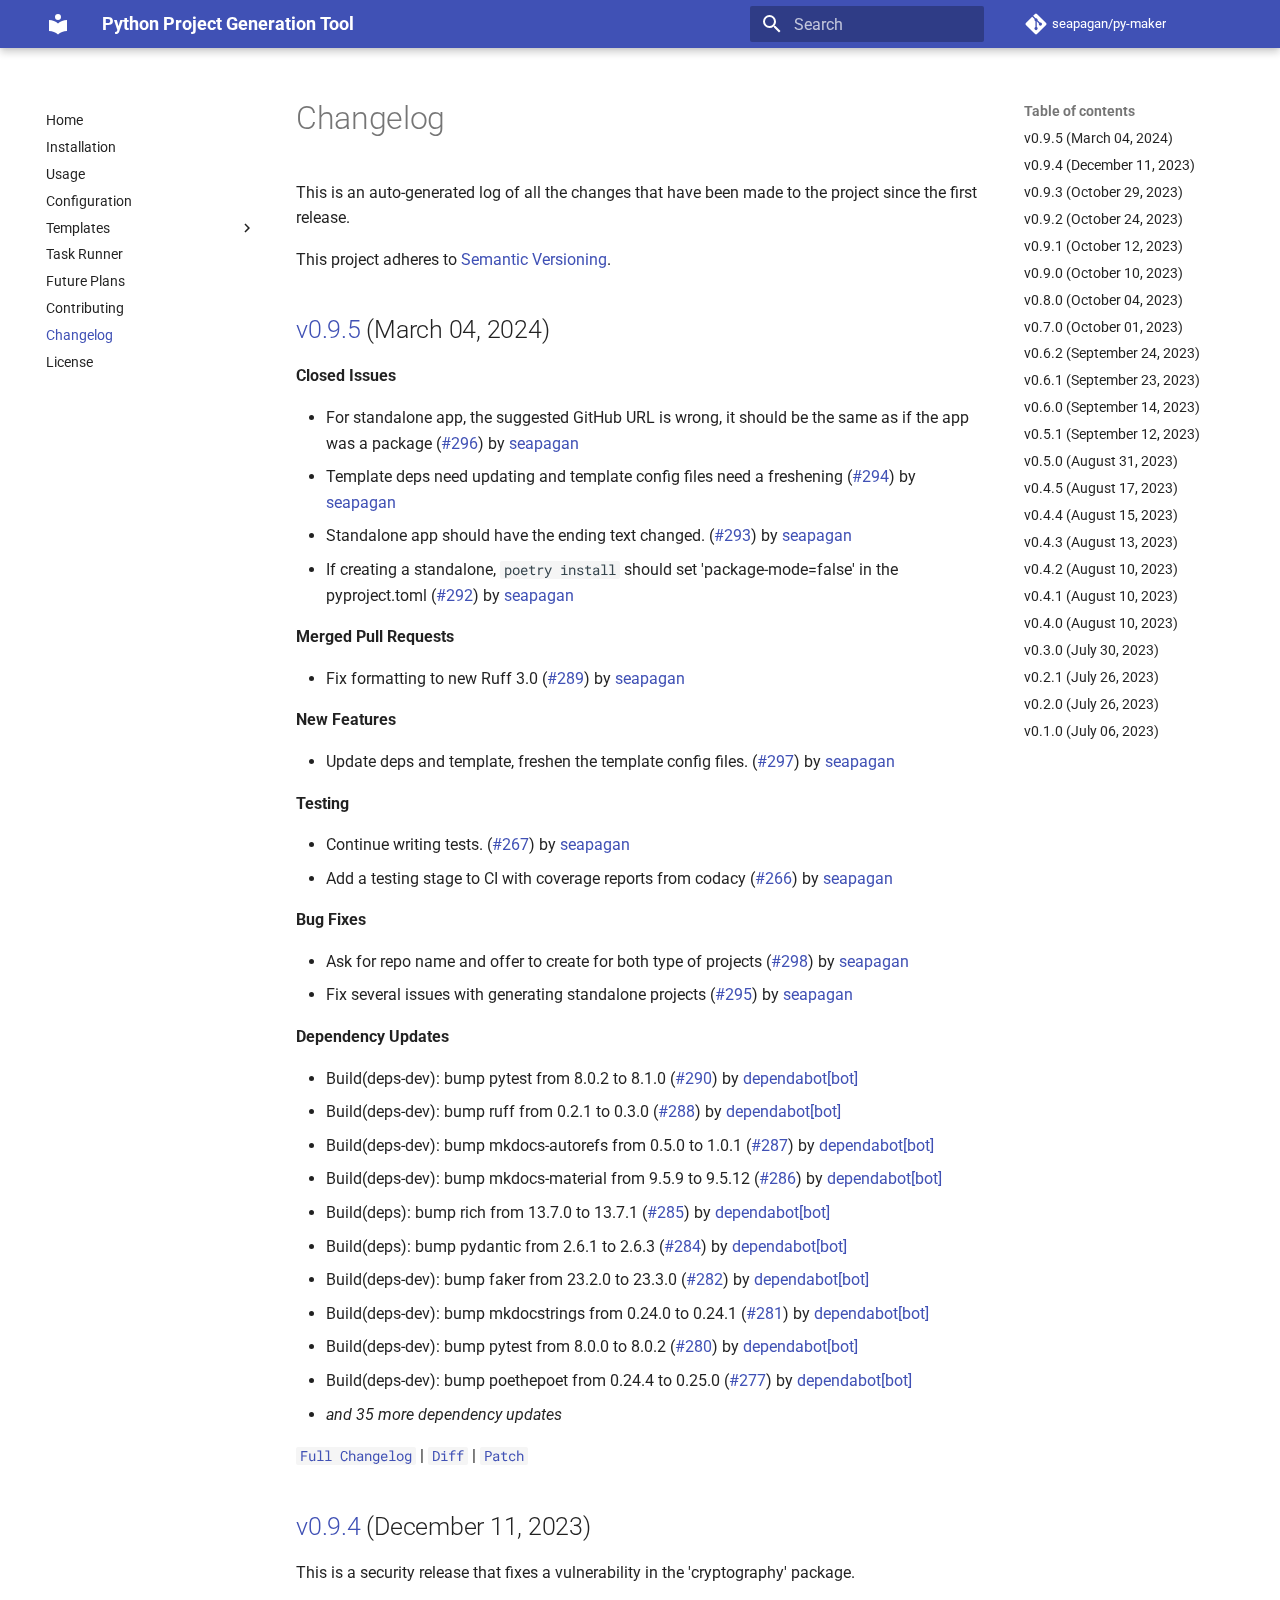
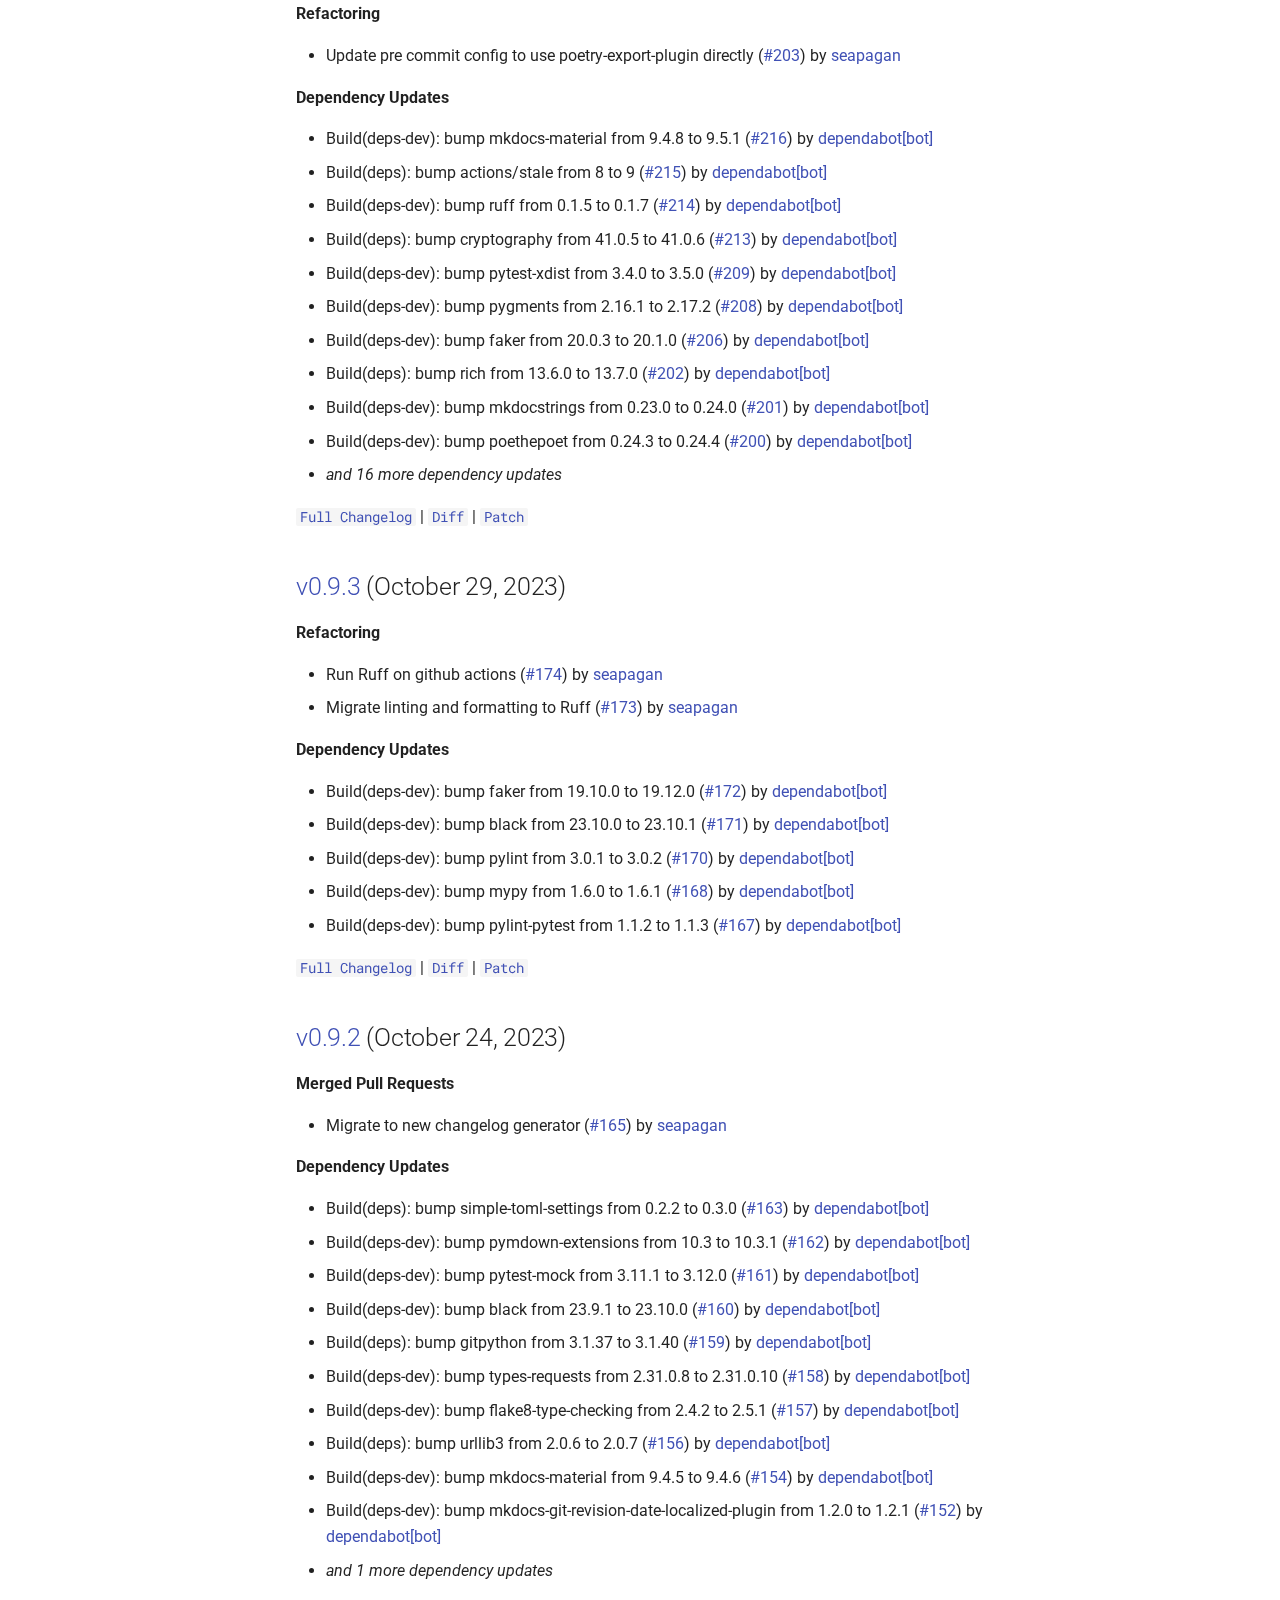
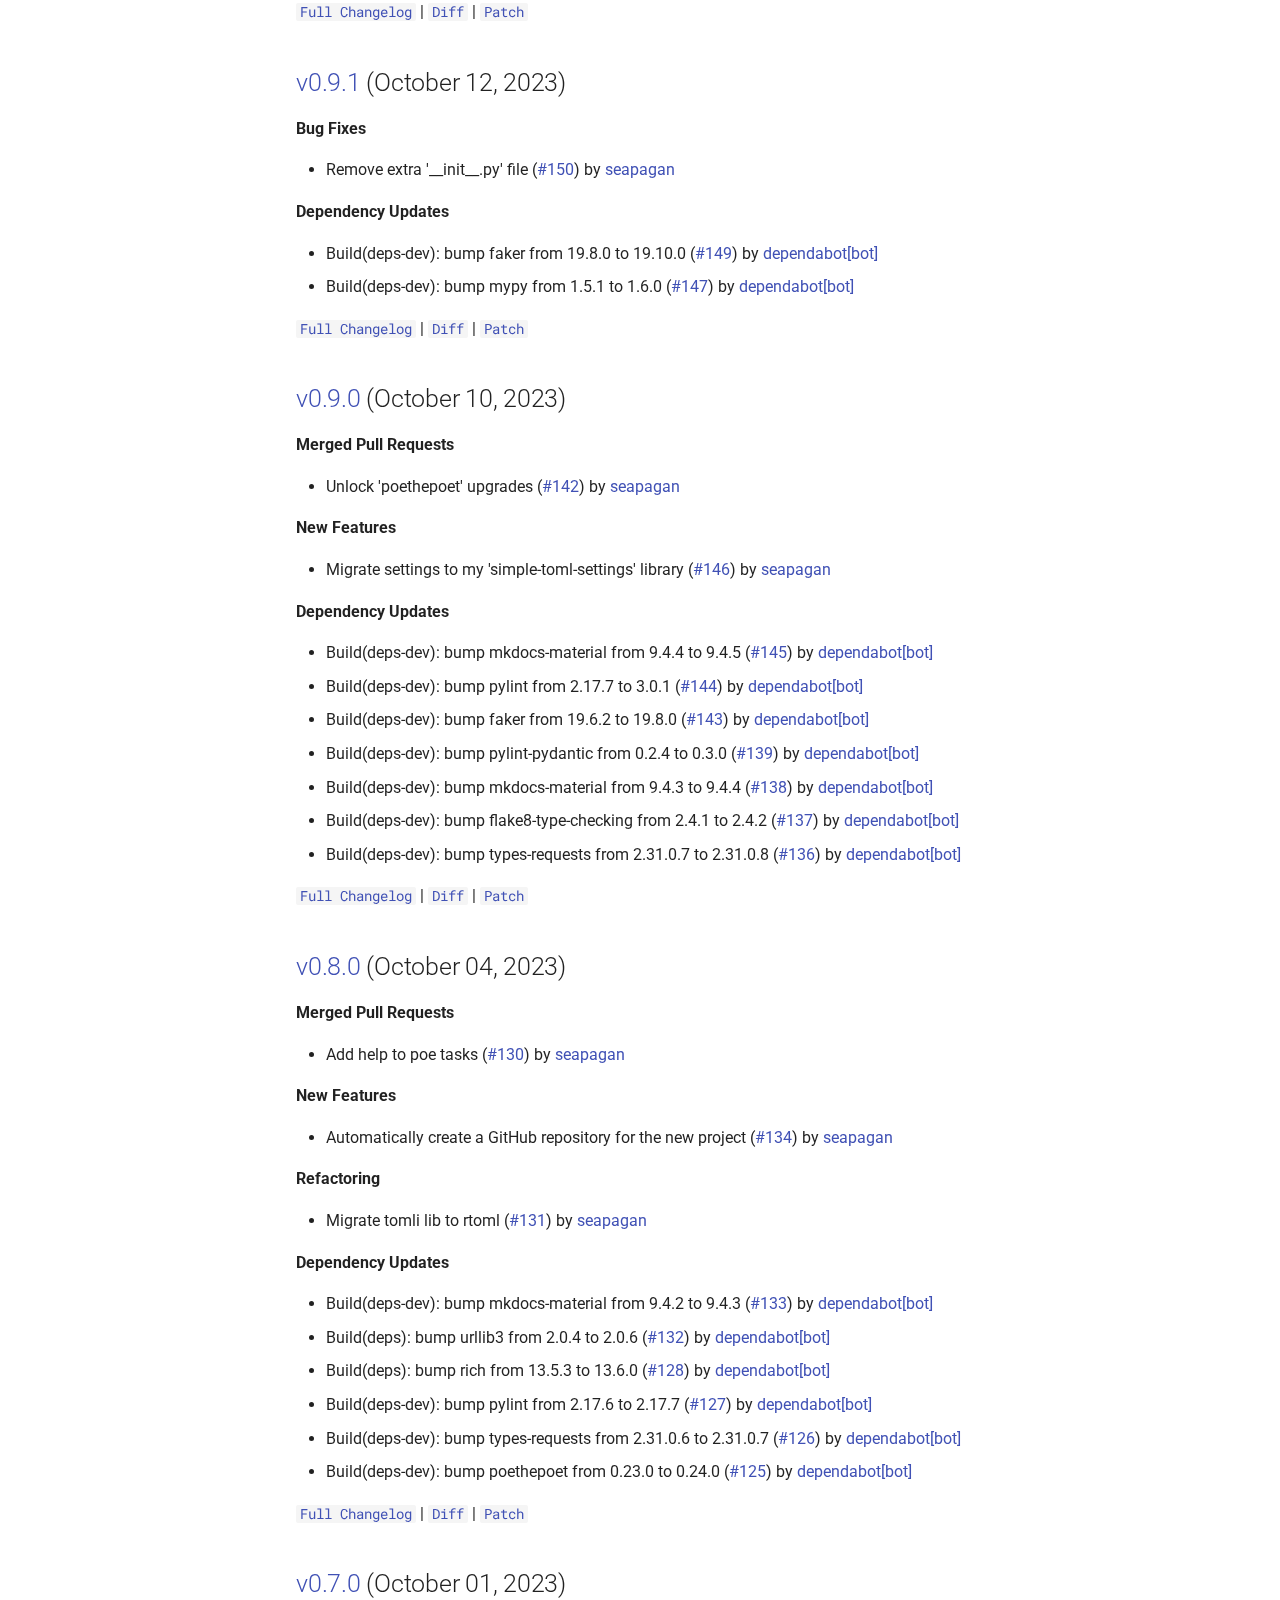
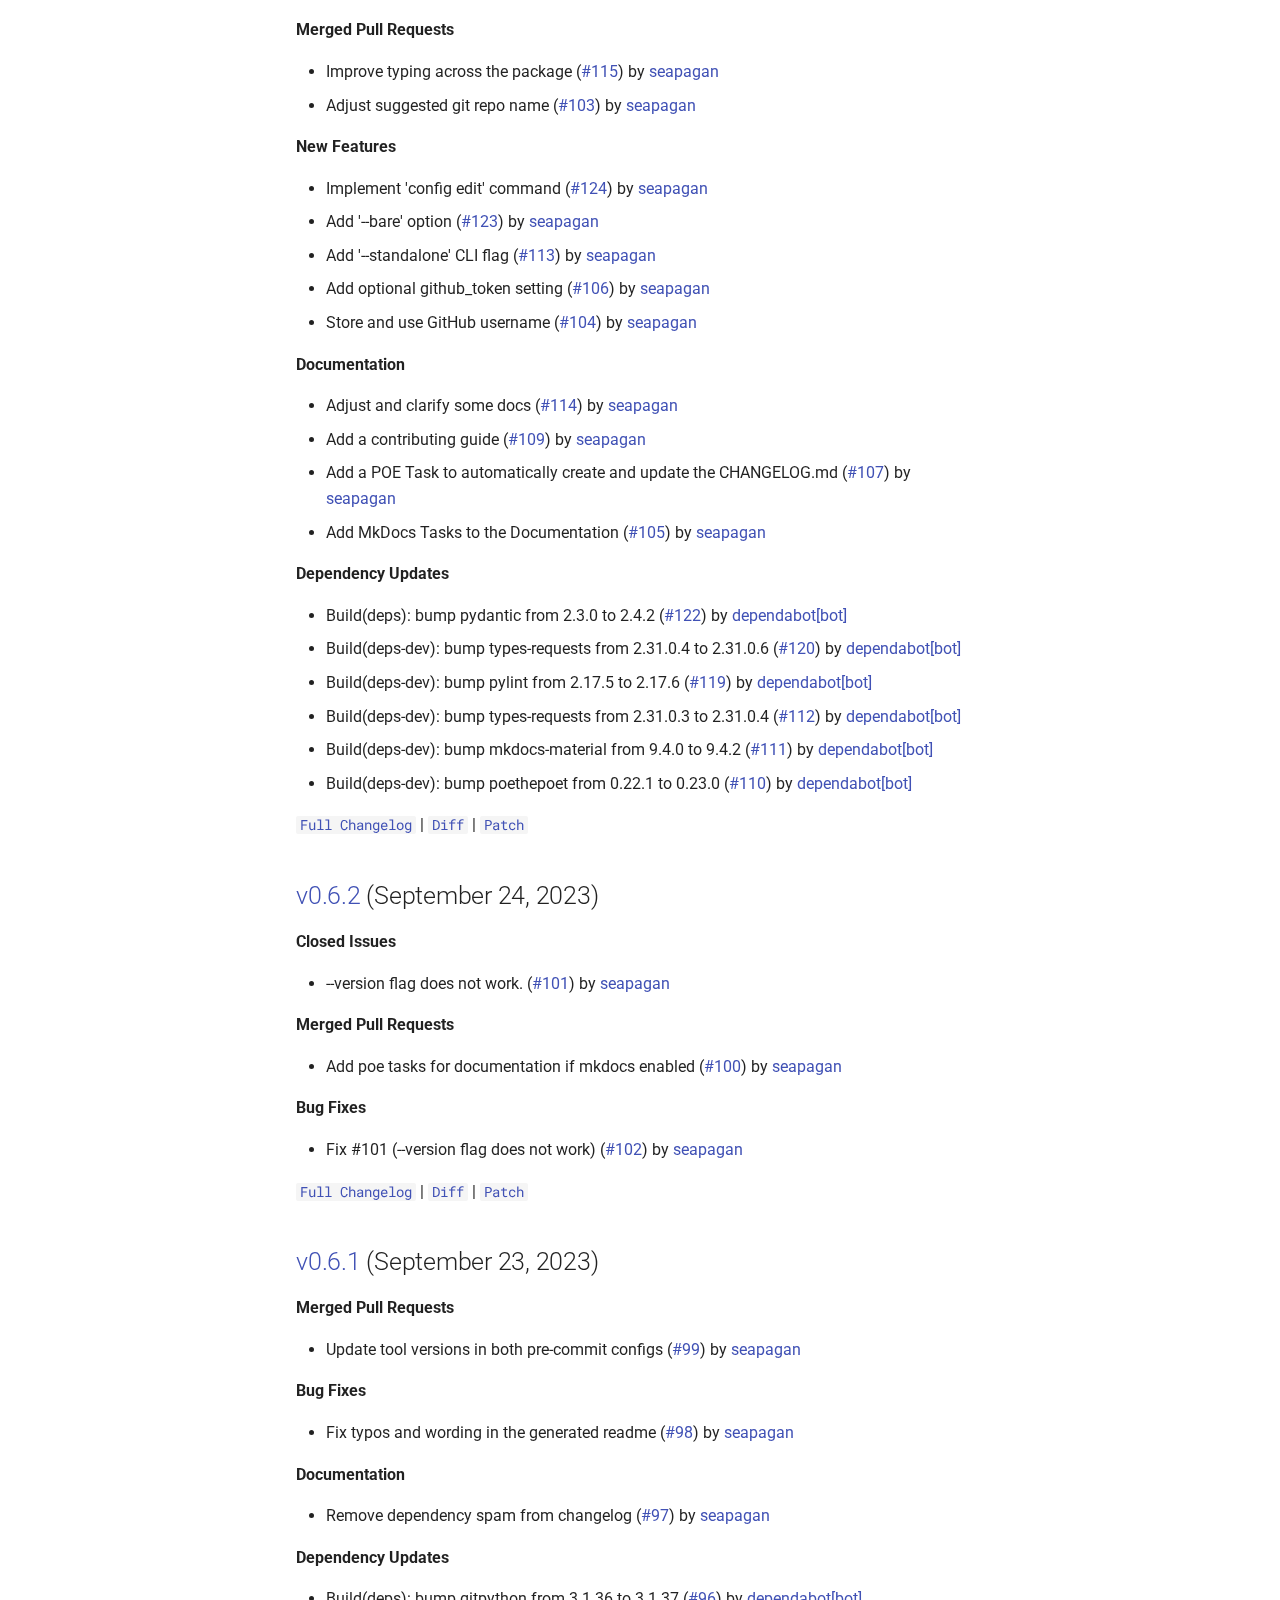
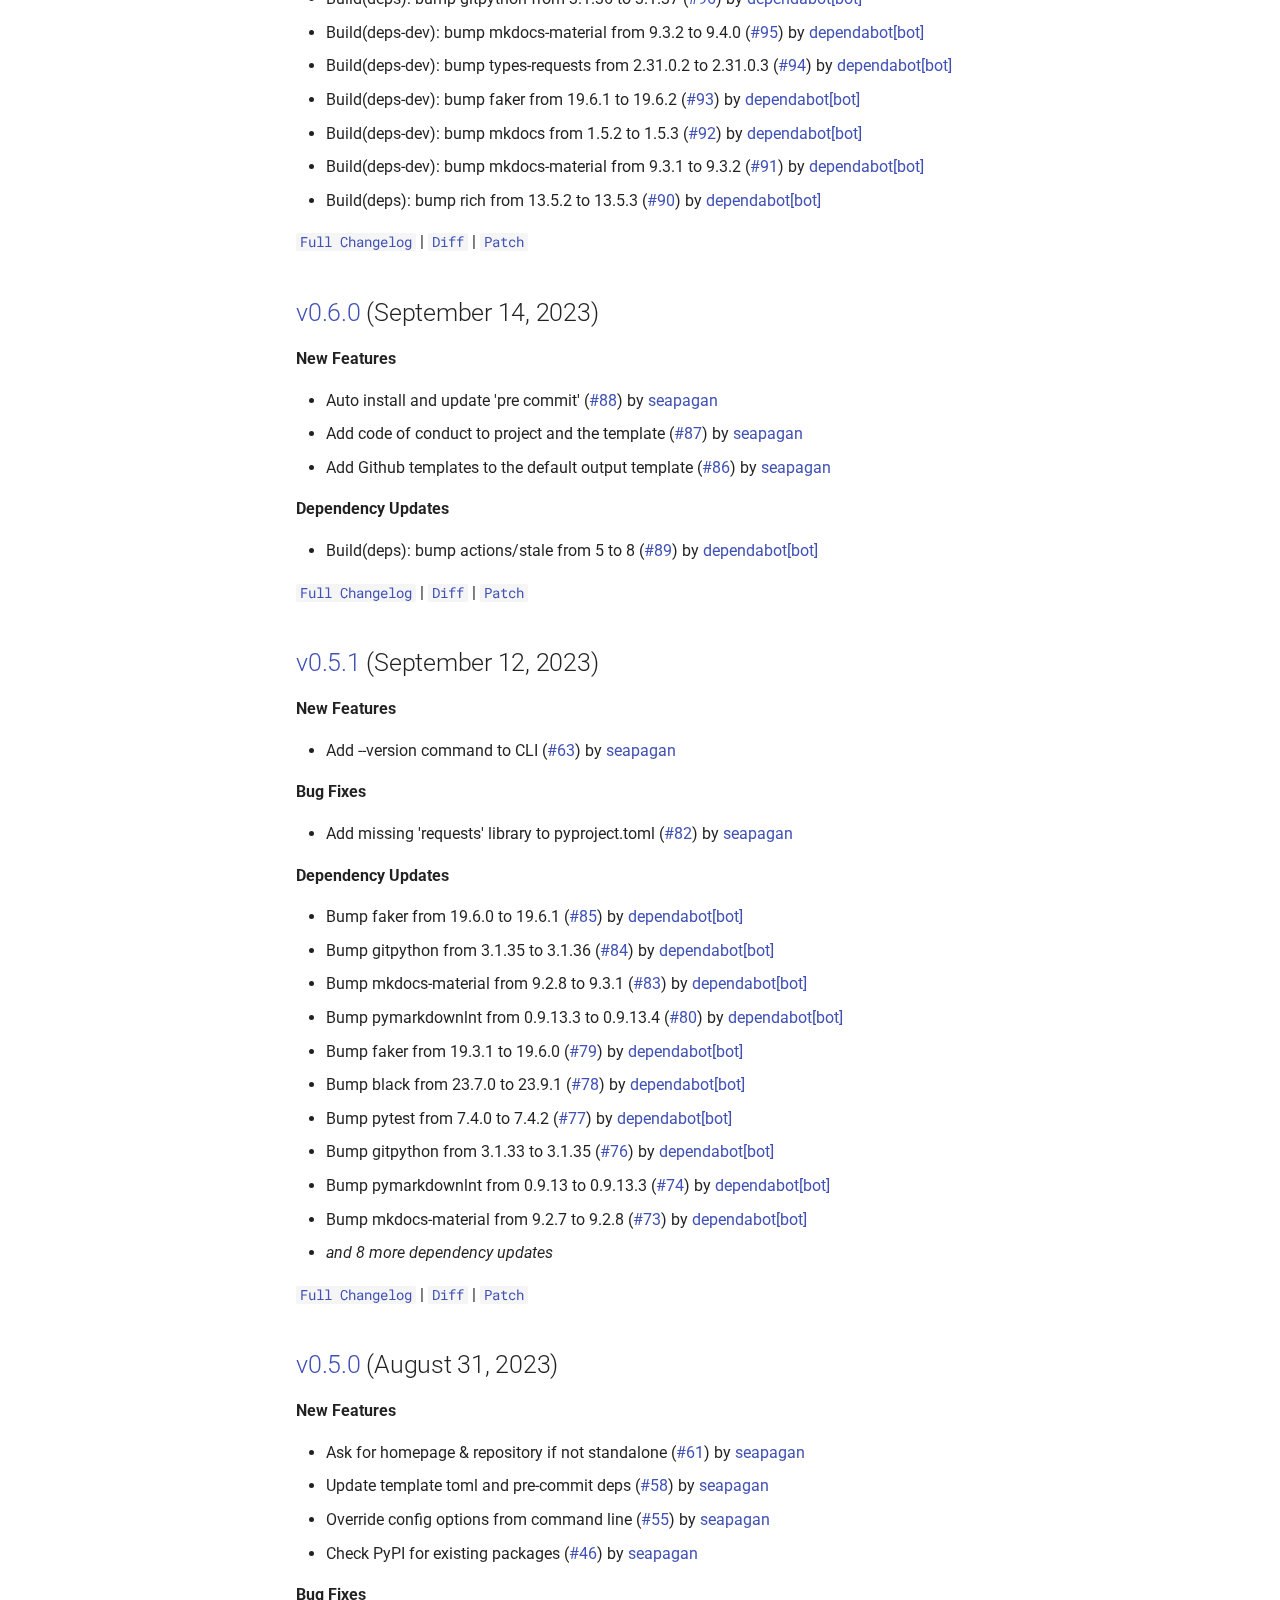
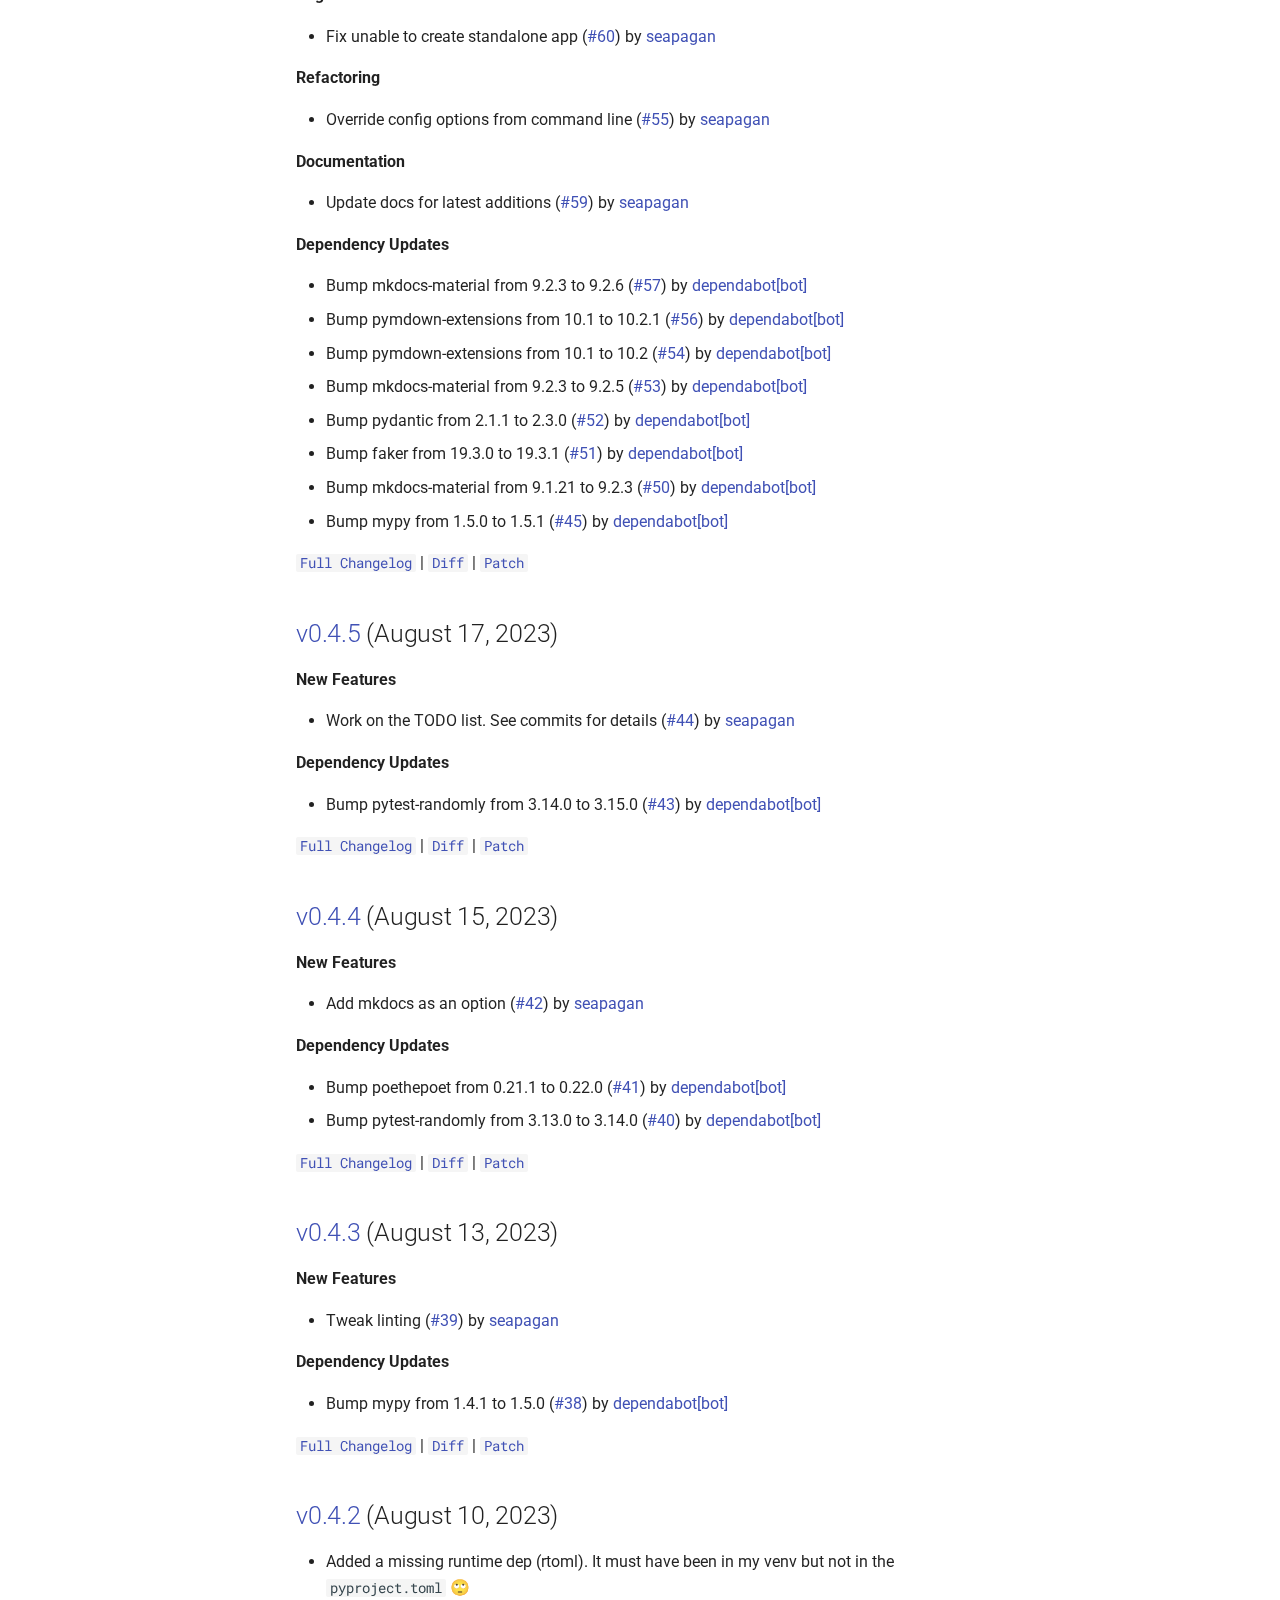
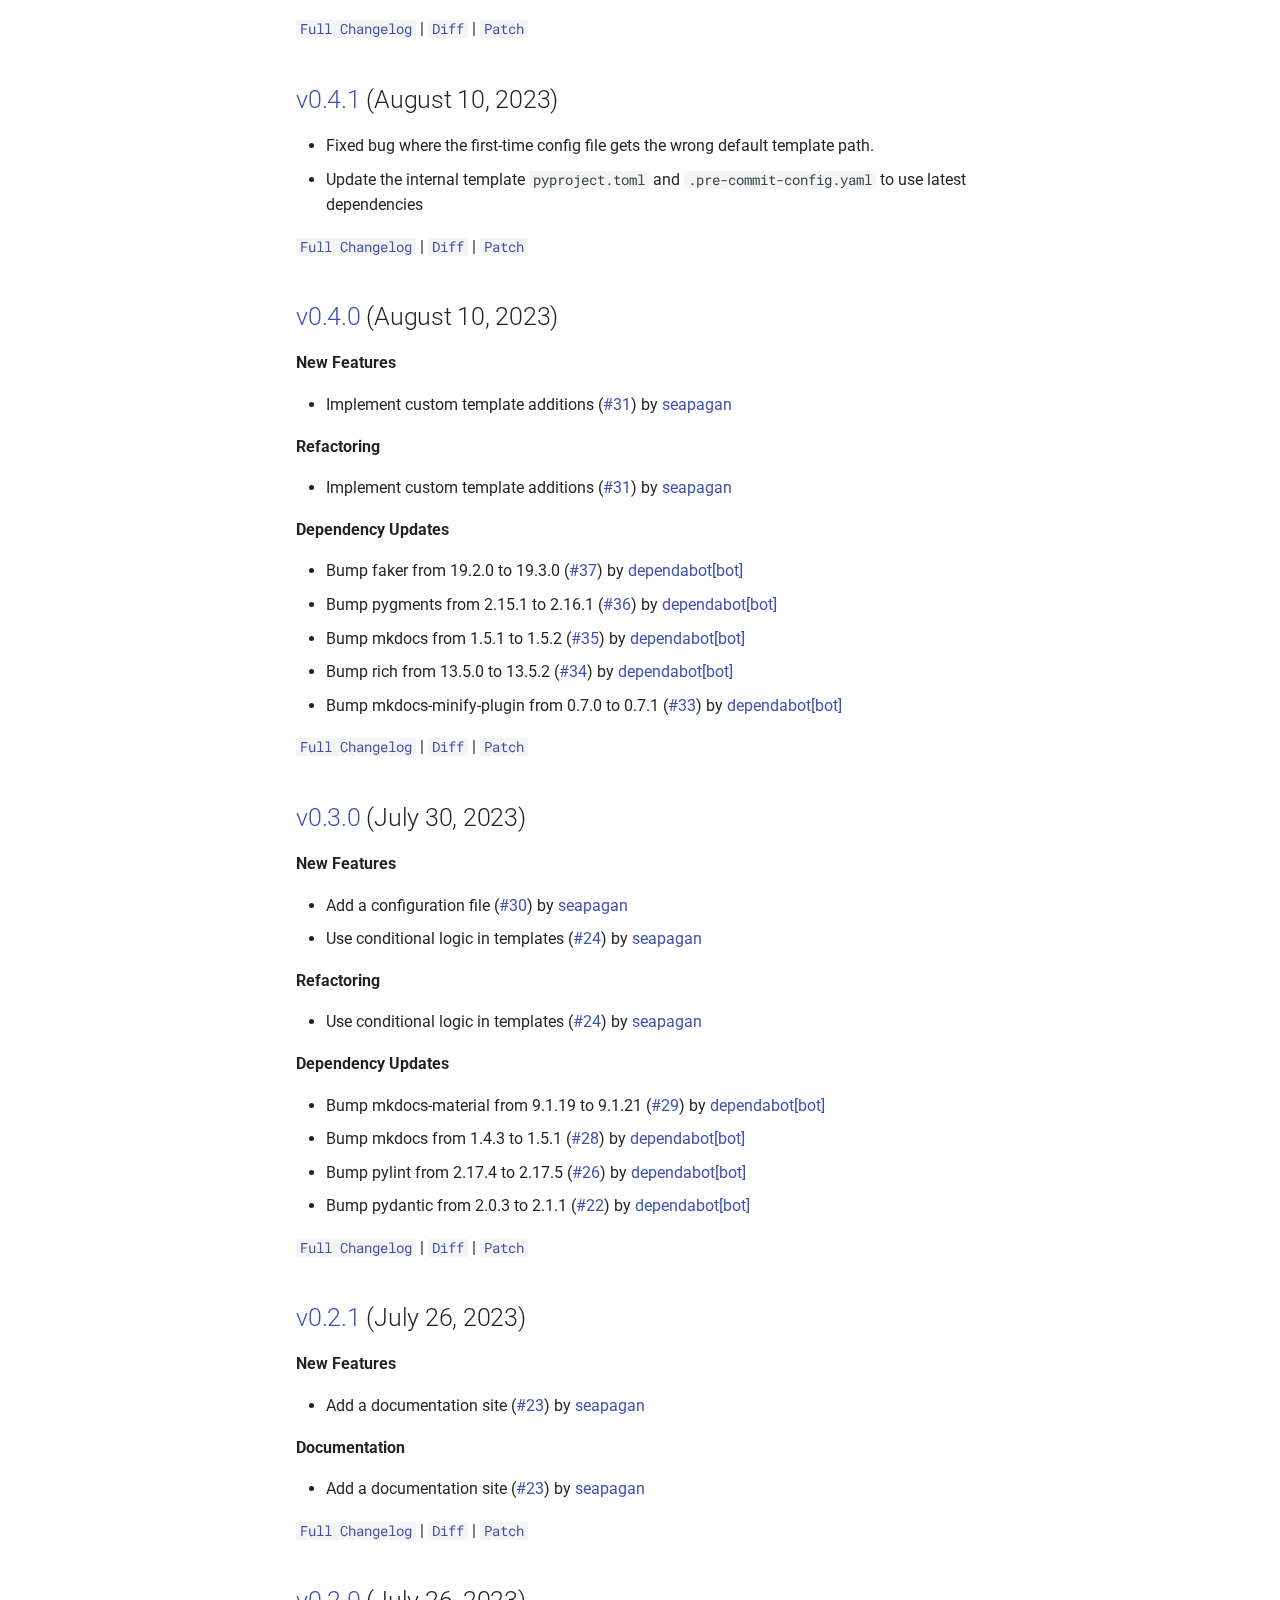
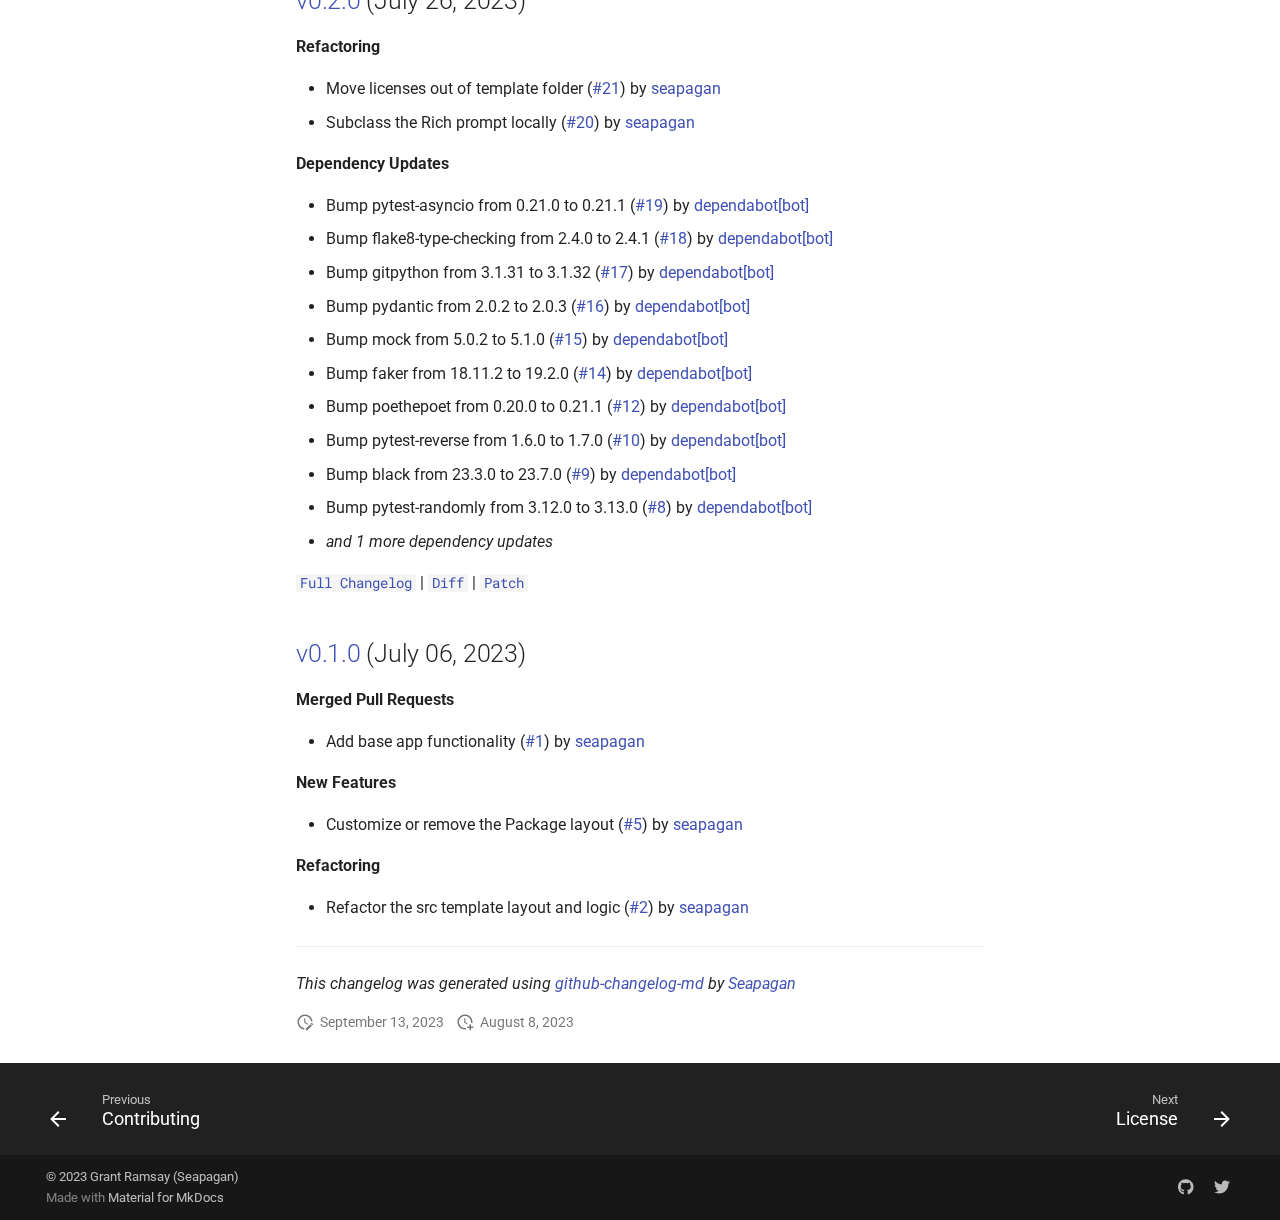
==== commit d71ea3dd: "Deployed 9bca06b with MkDocs version: 1.5.3" ====
--- a/changelog/index.html
+++ b/changelog/index.html
@@ -1,3 +1 @@
-<!doctype html><html lang=en class=no-js><head><meta charset=utf-8><meta name=viewport content="width=device-width,initial-scale=1"><link href=https://pymaker.seapagan.net/changelog/ rel=canonical><link href=../contributing/ rel=prev><link href=../license/ rel=next><link rel=icon href=../assets/images/favicon.png><meta name=generator content="mkdocs-1.5.3, mkdocs-material-9.5.12"><title>Changelog - Python Project Generation Tool</title><link rel=stylesheet href=../assets/stylesheets/main.7e359304.min.css><link rel=stylesheet href=../assets/stylesheets/palette.06af60db.min.css><link rel=preconnect href=https://fonts.gstatic.com crossorigin><link rel=stylesheet href="https://fonts.googleapis.com/css?family=Roboto:300,300i,400,400i,700,700i%7CRoboto+Mono:400,400i,700,700i&display=fallback"><style>:root{--md-text-font:"Roboto";--md-code-font:"Roboto Mono"}</style><link rel=stylesheet href=../assets/_mkdocstrings.css><link rel=stylesheet href=../css/extra.css><script>__md_scope=new URL("..",location),__md_hash=e=>[...e].reduce((e,_)=>(e<<5)-e+_.charCodeAt(0),0),__md_get=(e,_=localStorage,t=__md_scope)=>JSON.parse(_.getItem(t.pathname+"."+e)),__md_set=(e,_,t=localStorage,a=__md_scope)=>{try{t.setItem(a.pathname+"."+e,JSON.stringify(_))}catch(e){}}</script></head><body dir=ltr data-md-color-scheme=default data-md-color-primary=light-blue data-md-color-accent=blue><input class=md-toggle data-md-toggle=drawer type=checkbox id=__drawer autocomplete=off><input class=md-toggle data-md-toggle=search type=checkbox id=__search autocomplete=off><label class=md-overlay for=__drawer></label><div data-md-component=skip><a href=#changelog class=md-skip> Skip to content </a></div><div data-md-component=announce></div><header class="md-header md-header--shadow" data-md-component=header><nav class="md-header__inner md-grid" aria-label=Header><a href=.. title="Python Project Generation Tool" class="md-header__button md-logo" aria-label="Python Project Generation Tool" data-md-component=logo><svg xmlns=http://www.w3.org/2000/svg viewbox="0 0 24 24"><path d="M12 8a3 3 0 0 0 3-3 3 3 0 0 0-3-3 3 3 0 0 0-3 3 3 3 0 0 0 3 3m0 3.54C9.64 9.35 6.5 8 3 8v11c3.5 0 6.64 1.35 9 3.54 2.36-2.19 5.5-3.54 9-3.54V8c-3.5 0-6.64 1.35-9 3.54Z"/></svg></a><label class="md-header__button md-icon" for=__drawer><svg xmlns=http://www.w3.org/2000/svg viewbox="0 0 24 24"><path d="M3 6h18v2H3V6m0 5h18v2H3v-2m0 5h18v2H3v-2Z"/></svg></label><div class=md-header__title data-md-component=header-title><div class=md-header__ellipsis><div class=md-header__topic><span class=md-ellipsis> Python Project Generation Tool </span></div><div class=md-header__topic data-md-component=header-topic><span class=md-ellipsis> Changelog </span></div></div></div><label class="md-header__button md-icon" for=__search><svg xmlns=http://www.w3.org/2000/svg viewbox="0 0 24 24"><path d="M9.5 3A6.5 6.5 0 0 1 16 9.5c0 1.61-.59 3.09-1.56 4.23l.27.27h.79l5 5-1.5 1.5-5-5v-.79l-.27-.27A6.516 6.516 0 0 1 9.5 16 6.5 6.5 0 0 1 3 9.5 6.5 6.5 0 0 1 9.5 3m0 2C7 5 5 7 5 9.5S7 14 9.5 14 14 12 14 9.5 12 5 9.5 5Z"/></svg></label><div class=md-search data-md-component=search role=dialog><label class=md-search__overlay for=__search></label><div class=md-search__inner role=search><form class=md-search__form name=search><input type=text class=md-search__input name=query aria-label=Search placeholder=Search autocapitalize=off autocorrect=off autocomplete=off spellcheck=false data-md-component=search-query required><label class="md-search__icon md-icon" for=__search><svg xmlns=http://www.w3.org/2000/svg viewbox="0 0 24 24"><path d="M9.5 3A6.5 6.5 0 0 1 16 9.5c0 1.61-.59 3.09-1.56 4.23l.27.27h.79l5 5-1.5 1.5-5-5v-.79l-.27-.27A6.516 6.516 0 0 1 9.5 16 6.5 6.5 0 0 1 3 9.5 6.5 6.5 0 0 1 9.5 3m0 2C7 5 5 7 5 9.5S7 14 9.5 14 14 12 14 9.5 12 5 9.5 5Z"/></svg><svg xmlns=http://www.w3.org/2000/svg viewbox="0 0 24 24"><path d="M20 11v2H8l5.5 5.5-1.42 1.42L4.16 12l7.92-7.92L13.5 5.5 8 11h12Z"/></svg></label><nav class=md-search__options aria-label=Search><button type=reset class="md-search__icon md-icon" title=Clear aria-label=Clear tabindex=-1><svg xmlns=http://www.w3.org/2000/svg viewbox="0 0 24 24"><path d="M19 6.41 17.59 5 12 10.59 6.41 5 5 6.41 10.59 12 5 17.59 6.41 19 12 13.41 17.59 19 19 17.59 13.41 12 19 6.41Z"/></svg></button></nav></form><div class=md-search__output><div class=md-search__scrollwrap data-md-scrollfix><div class=md-search-result data-md-component=search-result><div class=md-search-result__meta> Initializing search </div><ol class=md-search-result__list role=presentation></ol></div></div></div></div></div><div class=md-header__source><a href=https://github.com/seapagan/py-maker title="Go to repository" class=md-source data-md-component=source><div class="md-source__icon md-icon"><svg xmlns=http://www.w3.org/2000/svg viewbox="0 0 448 512"><!-- Font Awesome Free 6.5.1 by @fontawesome - https://fontawesome.com License - https://fontawesome.com/license/free (Icons: CC BY 4.0, Fonts: SIL OFL 1.1, Code: MIT License) Copyright 2023 Fonticons, Inc.--><path d="M439.55 236.05 244 40.45a28.87 28.87 0 0 0-40.81 0l-40.66 40.63 51.52 51.52c27.06-9.14 52.68 16.77 43.39 43.68l49.66 49.66c34.23-11.8 61.18 31 35.47 56.69-26.49 26.49-70.21-2.87-56-37.34L240.22 199v121.85c25.3 12.54 22.26 41.85 9.08 55a34.34 34.34 0 0 1-48.55 0c-17.57-17.6-11.07-46.91 11.25-56v-123c-20.8-8.51-24.6-30.74-18.64-45L142.57 101 8.45 235.14a28.86 28.86 0 0 0 0 40.81l195.61 195.6a28.86 28.86 0 0 0 40.8 0l194.69-194.69a28.86 28.86 0 0 0 0-40.81z"/></svg></div><div class=md-source__repository> seapagan/py-maker </div></a></div></nav></header><div class=md-container data-md-component=container><main class=md-main data-md-component=main><div class="md-main__inner md-grid"><div class="md-sidebar md-sidebar--primary" data-md-component=sidebar data-md-type=navigation><div class=md-sidebar__scrollwrap><div class=md-sidebar__inner><nav class="md-nav md-nav--primary" aria-label=Navigation data-md-level=0><label class=md-nav__title for=__drawer><a href=.. title="Python Project Generation Tool" class="md-nav__button md-logo" aria-label="Python Project Generation Tool" data-md-component=logo><svg xmlns=http://www.w3.org/2000/svg viewbox="0 0 24 24"><path d="M12 8a3 3 0 0 0 3-3 3 3 0 0 0-3-3 3 3 0 0 0-3 3 3 3 0 0 0 3 3m0 3.54C9.64 9.35 6.5 8 3 8v11c3.5 0 6.64 1.35 9 3.54 2.36-2.19 5.5-3.54 9-3.54V8c-3.5 0-6.64 1.35-9 3.54Z"/></svg></a> Python Project Generation Tool </label><div class=md-nav__source><a href=https://github.com/seapagan/py-maker title="Go to repository" class=md-source data-md-component=source><div class="md-source__icon md-icon"><svg xmlns=http://www.w3.org/2000/svg viewbox="0 0 448 512"><!-- Font Awesome Free 6.5.1 by @fontawesome - https://fontawesome.com License - https://fontawesome.com/license/free (Icons: CC BY 4.0, Fonts: SIL OFL 1.1, Code: MIT License) Copyright 2023 Fonticons, Inc.--><path d="M439.55 236.05 244 40.45a28.87 28.87 0 0 0-40.81 0l-40.66 40.63 51.52 51.52c27.06-9.14 52.68 16.77 43.39 43.68l49.66 49.66c34.23-11.8 61.18 31 35.47 56.69-26.49 26.49-70.21-2.87-56-37.34L240.22 199v121.85c25.3 12.54 22.26 41.85 9.08 55a34.34 34.34 0 0 1-48.55 0c-17.57-17.6-11.07-46.91 11.25-56v-123c-20.8-8.51-24.6-30.74-18.64-45L142.57 101 8.45 235.14a28.86 28.86 0 0 0 0 40.81l195.61 195.6a28.86 28.86 0 0 0 40.8 0l194.69-194.69a28.86 28.86 0 0 0 0-40.81z"/></svg></div><div class=md-source__repository> seapagan/py-maker </div></a></div><ul class=md-nav__list data-md-scrollfix><li class=md-nav__item><a href=.. class=md-nav__link><span class=md-ellipsis> Home </span></a></li><li class=md-nav__item><a href=../installation/ class=md-nav__link><span class=md-ellipsis> Installation </span></a></li><li class=md-nav__item><a href=../usage/ class=md-nav__link><span class=md-ellipsis> Usage </span></a></li><li class=md-nav__item><a href=../configuration/ class=md-nav__link><span class=md-ellipsis> Configuration </span></a></li><li class="md-nav__item md-nav__item--pruned md-nav__item--nested"><a href=../template/internal/ class=md-nav__link><span class=md-ellipsis> Templates </span><span class="md-nav__icon md-icon"></span></a></li><li class=md-nav__item><a href=../tasks/ class=md-nav__link><span class=md-ellipsis> Task Runner </span></a></li><li class=md-nav__item><a href=../future-plans/ class=md-nav__link><span class=md-ellipsis> Future Plans </span></a></li><li class=md-nav__item><a href=../contributing/ class=md-nav__link><span class=md-ellipsis> Contributing </span></a></li><li class="md-nav__item md-nav__item--active"><input class="md-nav__toggle md-toggle" type=checkbox id=__toc><label class="md-nav__link md-nav__link--active" for=__toc><span class=md-ellipsis> Changelog </span><span class="md-nav__icon md-icon"></span></label><a href=./ class="md-nav__link md-nav__link--active"><span class=md-ellipsis> Changelog </span></a><nav class="md-nav md-nav--secondary" aria-label="Table of contents"><label class=md-nav__title for=__toc><span class="md-nav__icon md-icon"></span> Table of contents </label><ul class=md-nav__list data-md-component=toc data-md-scrollfix><li class=md-nav__item><a href=#unreleased class=md-nav__link><span class=md-ellipsis> Unreleased </span></a></li><li class=md-nav__item><a href=#v094-december-11-2023 class=md-nav__link><span class=md-ellipsis> v0.9.4 (December 11, 2023) </span></a></li><li class=md-nav__item><a href=#v093-october-29-2023 class=md-nav__link><span class=md-ellipsis> v0.9.3 (October 29, 2023) </span></a></li><li class=md-nav__item><a href=#v092-october-24-2023 class=md-nav__link><span class=md-ellipsis> v0.9.2 (October 24, 2023) </span></a></li><li class=md-nav__item><a href=#v091-october-12-2023 class=md-nav__link><span class=md-ellipsis> v0.9.1 (October 12, 2023) </span></a></li><li class=md-nav__item><a href=#v090-october-10-2023 class=md-nav__link><span class=md-ellipsis> v0.9.0 (October 10, 2023) </span></a></li><li class=md-nav__item><a href=#v080-october-04-2023 class=md-nav__link><span class=md-ellipsis> v0.8.0 (October 04, 2023) </span></a></li><li class=md-nav__item><a href=#v070-october-01-2023 class=md-nav__link><span class=md-ellipsis> v0.7.0 (October 01, 2023) </span></a></li><li class=md-nav__item><a href=#v062-september-24-2023 class=md-nav__link><span class=md-ellipsis> v0.6.2 (September 24, 2023) </span></a></li><li class=md-nav__item><a href=#v061-september-23-2023 class=md-nav__link><span class=md-ellipsis> v0.6.1 (September 23, 2023) </span></a></li><li class=md-nav__item><a href=#v060-september-14-2023 class=md-nav__link><span class=md-ellipsis> v0.6.0 (September 14, 2023) </span></a></li><li class=md-nav__item><a href=#v051-september-12-2023 class=md-nav__link><span class=md-ellipsis> v0.5.1 (September 12, 2023) </span></a></li><li class=md-nav__item><a href=#v050-august-31-2023 class=md-nav__link><span class=md-ellipsis> v0.5.0 (August 31, 2023) </span></a></li><li class=md-nav__item><a href=#v045-august-17-2023 class=md-nav__link><span class=md-ellipsis> v0.4.5 (August 17, 2023) </span></a></li><li class=md-nav__item><a href=#v044-august-15-2023 class=md-nav__link><span class=md-ellipsis> v0.4.4 (August 15, 2023) </span></a></li><li class=md-nav__item><a href=#v043-august-13-2023 class=md-nav__link><span class=md-ellipsis> v0.4.3 (August 13, 2023) </span></a></li><li class=md-nav__item><a href=#v042-august-10-2023 class=md-nav__link><span class=md-ellipsis> v0.4.2 (August 10, 2023) </span></a></li><li class=md-nav__item><a href=#v041-august-10-2023 class=md-nav__link><span class=md-ellipsis> v0.4.1 (August 10, 2023) </span></a></li><li class=md-nav__item><a href=#v040-august-10-2023 class=md-nav__link><span class=md-ellipsis> v0.4.0 (August 10, 2023) </span></a></li><li class=md-nav__item><a href=#v030-july-30-2023 class=md-nav__link><span class=md-ellipsis> v0.3.0 (July 30, 2023) </span></a></li><li class=md-nav__item><a href=#v021-july-26-2023 class=md-nav__link><span class=md-ellipsis> v0.2.1 (July 26, 2023) </span></a></li><li class=md-nav__item><a href=#v020-july-26-2023 class=md-nav__link><span class=md-ellipsis> v0.2.0 (July 26, 2023) </span></a></li><li class=md-nav__item><a href=#v010-july-06-2023 class=md-nav__link><span class=md-ellipsis> v0.1.0 (July 06, 2023) </span></a></li></ul></nav></li><li class=md-nav__item><a href=../license/ class=md-nav__link><span class=md-ellipsis> License </span></a></li></ul></nav></div></div></div><div class="md-sidebar md-sidebar--secondary" data-md-component=sidebar data-md-type=toc><div class=md-sidebar__scrollwrap><div class=md-sidebar__inner><nav class="md-nav md-nav--secondary" aria-label="Table of contents"><label class=md-nav__title for=__toc><span class="md-nav__icon md-icon"></span> Table of contents </label><ul class=md-nav__list data-md-component=toc data-md-scrollfix><li class=md-nav__item><a href=#unreleased class=md-nav__link><span class=md-ellipsis> Unreleased </span></a></li><li class=md-nav__item><a href=#v094-december-11-2023 class=md-nav__link><span class=md-ellipsis> v0.9.4 (December 11, 2023) </span></a></li><li class=md-nav__item><a href=#v093-october-29-2023 class=md-nav__link><span class=md-ellipsis> v0.9.3 (October 29, 2023) </span></a></li><li class=md-nav__item><a href=#v092-october-24-2023 class=md-nav__link><span class=md-ellipsis> v0.9.2 (October 24, 2023) </span></a></li><li class=md-nav__item><a href=#v091-october-12-2023 class=md-nav__link><span class=md-ellipsis> v0.9.1 (October 12, 2023) </span></a></li><li class=md-nav__item><a href=#v090-october-10-2023 class=md-nav__link><span class=md-ellipsis> v0.9.0 (October 10, 2023) </span></a></li><li class=md-nav__item><a href=#v080-october-04-2023 class=md-nav__link><span class=md-ellipsis> v0.8.0 (October 04, 2023) </span></a></li><li class=md-nav__item><a href=#v070-october-01-2023 class=md-nav__link><span class=md-ellipsis> v0.7.0 (October 01, 2023) </span></a></li><li class=md-nav__item><a href=#v062-september-24-2023 class=md-nav__link><span class=md-ellipsis> v0.6.2 (September 24, 2023) </span></a></li><li class=md-nav__item><a href=#v061-september-23-2023 class=md-nav__link><span class=md-ellipsis> v0.6.1 (September 23, 2023) </span></a></li><li class=md-nav__item><a href=#v060-september-14-2023 class=md-nav__link><span class=md-ellipsis> v0.6.0 (September 14, 2023) </span></a></li><li class=md-nav__item><a href=#v051-september-12-2023 class=md-nav__link><span class=md-ellipsis> v0.5.1 (September 12, 2023) </span></a></li><li class=md-nav__item><a href=#v050-august-31-2023 class=md-nav__link><span class=md-ellipsis> v0.5.0 (August 31, 2023) </span></a></li><li class=md-nav__item><a href=#v045-august-17-2023 class=md-nav__link><span class=md-ellipsis> v0.4.5 (August 17, 2023) </span></a></li><li class=md-nav__item><a href=#v044-august-15-2023 class=md-nav__link><span class=md-ellipsis> v0.4.4 (August 15, 2023) </span></a></li><li class=md-nav__item><a href=#v043-august-13-2023 class=md-nav__link><span class=md-ellipsis> v0.4.3 (August 13, 2023) </span></a></li><li class=md-nav__item><a href=#v042-august-10-2023 class=md-nav__link><span class=md-ellipsis> v0.4.2 (August 10, 2023) </span></a></li><li class=md-nav__item><a href=#v041-august-10-2023 class=md-nav__link><span class=md-ellipsis> v0.4.1 (August 10, 2023) </span></a></li><li class=md-nav__item><a href=#v040-august-10-2023 class=md-nav__link><span class=md-ellipsis> v0.4.0 (August 10, 2023) </span></a></li><li class=md-nav__item><a href=#v030-july-30-2023 class=md-nav__link><span class=md-ellipsis> v0.3.0 (July 30, 2023) </span></a></li><li class=md-nav__item><a href=#v021-july-26-2023 class=md-nav__link><span class=md-ellipsis> v0.2.1 (July 26, 2023) </span></a></li><li class=md-nav__item><a href=#v020-july-26-2023 class=md-nav__link><span class=md-ellipsis> v0.2.0 (July 26, 2023) </span></a></li><li class=md-nav__item><a href=#v010-july-06-2023 class=md-nav__link><span class=md-ellipsis> v0.1.0 (July 06, 2023) </span></a></li></ul></nav></div></div></div><div class=md-content data-md-component=content><article class="md-content__inner md-typeset"><h1 id=changelog>Changelog</h1><p>This is an auto-generated log of all the changes that have been made to the project since the first release.</p><p>This project adheres to <a href=https://semver.org/spec/v2.0.0.html>Semantic Versioning</a>.</p><h2 id=unreleased><a href=https://github.com/seapagan/py-maker/tree/HEAD>Unreleased</a></h2><p>These are the changes that have been merged to the repository since the last release. If you want to try out these changes, you can install the latest version from the main branch by running:</p><p><div class=highlight><pre><span></span><code><span class=gp>$ </span>pip<span class=w> </span>install<span class=w> </span>git+https://github.com/seapagan/github-changelog-md
-</code></pre></div> or, if using poetry:</p><div class=highlight><pre><span></span><code><span class=gp>$ </span>poetry<span class=w> </span>add<span class=w> </span>git+https://github.com/seapagan/github-changelog-md
-</code></pre></div><p>Everything in this section will be included in the next official release.</p><p><strong>Closed Issues</strong></p><ul><li>For standalone app, the suggested GitHub URL is wrong, it should be the same as if the app was a package (<a href=https://github.com/seapagan/py-maker/issues/296>#296</a>) by <a href=https://github.com/seapagan>seapagan</a></li><li>Template deps need updating and template config files need a freshening (<a href=https://github.com/seapagan/py-maker/issues/294>#294</a>) by <a href=https://github.com/seapagan>seapagan</a></li><li>Standalone app should have the ending text changed. (<a href=https://github.com/seapagan/py-maker/issues/293>#293</a>) by <a href=https://github.com/seapagan>seapagan</a></li><li>If creating a standalone, <code>poetry install</code> should set 'package-mode=false' in the pyproject.toml (<a href=https://github.com/seapagan/py-maker/issues/292>#292</a>) by <a href=https://github.com/seapagan>seapagan</a></li></ul><p><strong>Merged Pull Requests</strong></p><ul><li>Fix formatting to new Ruff 3.0 (<a href=https://github.com/seapagan/py-maker/pull/289>#289</a>) by <a href=https://github.com/seapagan>seapagan</a></li></ul><p><strong>New Features</strong></p><ul><li>Update deps and template, freshen the template config files. (<a href=https://github.com/seapagan/py-maker/pull/297>#297</a>) by <a href=https://github.com/seapagan>seapagan</a></li></ul><p><strong>Testing</strong></p><ul><li>Continue writing tests. (<a href=https://github.com/seapagan/py-maker/pull/267>#267</a>) by <a href=https://github.com/seapagan>seapagan</a></li><li>Add a testing stage to CI with coverage reports from codacy (<a href=https://github.com/seapagan/py-maker/pull/266>#266</a>) by <a href=https://github.com/seapagan>seapagan</a></li></ul><p><strong>Bug Fixes</strong></p><ul><li>Ask for repo name and offer to create for both type of projects (<a href=https://github.com/seapagan/py-maker/pull/298>#298</a>) by <a href=https://github.com/seapagan>seapagan</a></li><li>Fix several issues with generating standalone projects (<a href=https://github.com/seapagan/py-maker/pull/295>#295</a>) by <a href=https://github.com/seapagan>seapagan</a></li></ul><p><strong>Dependency Updates</strong></p><ul><li>Build(deps-dev): bump pytest from 8.0.2 to 8.1.0 (<a href=https://github.com/seapagan/py-maker/pull/290>#290</a>) by <a href=https://github.com/apps/dependabot>dependabot[bot]</a></li><li>Build(deps-dev): bump ruff from 0.2.1 to 0.3.0 (<a href=https://github.com/seapagan/py-maker/pull/288>#288</a>) by <a href=https://github.com/apps/dependabot>dependabot[bot]</a></li><li>Build(deps-dev): bump mkdocs-autorefs from 0.5.0 to 1.0.1 (<a href=https://github.com/seapagan/py-maker/pull/287>#287</a>) by <a href=https://github.com/apps/dependabot>dependabot[bot]</a></li><li>Build(deps-dev): bump mkdocs-material from 9.5.9 to 9.5.12 (<a href=https://github.com/seapagan/py-maker/pull/286>#286</a>) by <a href=https://github.com/apps/dependabot>dependabot[bot]</a></li><li>Build(deps): bump rich from 13.7.0 to 13.7.1 (<a href=https://github.com/seapagan/py-maker/pull/285>#285</a>) by <a href=https://github.com/apps/dependabot>dependabot[bot]</a></li><li>Build(deps): bump pydantic from 2.6.1 to 2.6.3 (<a href=https://github.com/seapagan/py-maker/pull/284>#284</a>) by <a href=https://github.com/apps/dependabot>dependabot[bot]</a></li><li>Build(deps-dev): bump faker from 23.2.0 to 23.3.0 (<a href=https://github.com/seapagan/py-maker/pull/282>#282</a>) by <a href=https://github.com/apps/dependabot>dependabot[bot]</a></li><li>Build(deps-dev): bump mkdocstrings from 0.24.0 to 0.24.1 (<a href=https://github.com/seapagan/py-maker/pull/281>#281</a>) by <a href=https://github.com/apps/dependabot>dependabot[bot]</a></li><li>Build(deps-dev): bump pytest from 8.0.0 to 8.0.2 (<a href=https://github.com/seapagan/py-maker/pull/280>#280</a>) by <a href=https://github.com/apps/dependabot>dependabot[bot]</a></li><li>Build(deps-dev): bump poethepoet from 0.24.4 to 0.25.0 (<a href=https://github.com/seapagan/py-maker/pull/277>#277</a>) by <a href=https://github.com/apps/dependabot>dependabot[bot]</a></li><li><em>and 35 more dependency updates</em></li></ul><p><a href=https://github.com/seapagan/py-maker/compare/v0.9.4...HEAD><code>Full Changelog</code></a> | <a href=https://github.com/seapagan/py-maker/compare/v0.9.4...HEAD.diff><code>Diff</code></a> | <a href=https://github.com/seapagan/py-maker/compare/v0.9.4...HEAD.patch><code>Patch</code></a></p><h2 id=v094-december-11-2023><a href=https://github.com/seapagan/py-maker/releases/tag/v0.9.4>v0.9.4</a> (December 11, 2023)</h2><p>This is a security release that fixes a vulnerability in the 'cryptography' package.</p><p><strong>Refactoring</strong></p><ul><li>Update pre commit config to use poetry-export-plugin directly (<a href=https://github.com/seapagan/py-maker/pull/203>#203</a>) by <a href=https://github.com/seapagan>seapagan</a></li></ul><p><strong>Dependency Updates</strong></p><ul><li>Build(deps-dev): bump mkdocs-material from 9.4.8 to 9.5.1 (<a href=https://github.com/seapagan/py-maker/pull/216>#216</a>) by <a href=https://github.com/apps/dependabot>dependabot[bot]</a></li><li>Build(deps): bump actions/stale from 8 to 9 (<a href=https://github.com/seapagan/py-maker/pull/215>#215</a>) by <a href=https://github.com/apps/dependabot>dependabot[bot]</a></li><li>Build(deps-dev): bump ruff from 0.1.5 to 0.1.7 (<a href=https://github.com/seapagan/py-maker/pull/214>#214</a>) by <a href=https://github.com/apps/dependabot>dependabot[bot]</a></li><li>Build(deps): bump cryptography from 41.0.5 to 41.0.6 (<a href=https://github.com/seapagan/py-maker/pull/213>#213</a>) by <a href=https://github.com/apps/dependabot>dependabot[bot]</a></li><li>Build(deps-dev): bump pytest-xdist from 3.4.0 to 3.5.0 (<a href=https://github.com/seapagan/py-maker/pull/209>#209</a>) by <a href=https://github.com/apps/dependabot>dependabot[bot]</a></li><li>Build(deps-dev): bump pygments from 2.16.1 to 2.17.2 (<a href=https://github.com/seapagan/py-maker/pull/208>#208</a>) by <a href=https://github.com/apps/dependabot>dependabot[bot]</a></li><li>Build(deps-dev): bump faker from 20.0.3 to 20.1.0 (<a href=https://github.com/seapagan/py-maker/pull/206>#206</a>) by <a href=https://github.com/apps/dependabot>dependabot[bot]</a></li><li>Build(deps): bump rich from 13.6.0 to 13.7.0 (<a href=https://github.com/seapagan/py-maker/pull/202>#202</a>) by <a href=https://github.com/apps/dependabot>dependabot[bot]</a></li><li>Build(deps-dev): bump mkdocstrings from 0.23.0 to 0.24.0 (<a href=https://github.com/seapagan/py-maker/pull/201>#201</a>) by <a href=https://github.com/apps/dependabot>dependabot[bot]</a></li><li>Build(deps-dev): bump poethepoet from 0.24.3 to 0.24.4 (<a href=https://github.com/seapagan/py-maker/pull/200>#200</a>) by <a href=https://github.com/apps/dependabot>dependabot[bot]</a></li><li><em>and 16 more dependency updates</em></li></ul><p><a href=https://github.com/seapagan/py-maker/compare/v0.9.3...v0.9.4><code>Full Changelog</code></a> | <a href=https://github.com/seapagan/py-maker/compare/v0.9.3...v0.9.4.diff><code>Diff</code></a> | <a href=https://github.com/seapagan/py-maker/compare/v0.9.3...v0.9.4.patch><code>Patch</code></a></p><h2 id=v093-october-29-2023><a href=https://github.com/seapagan/py-maker/releases/tag/v0.9.3>v0.9.3</a> (October 29, 2023)</h2><p><strong>Refactoring</strong></p><ul><li>Run Ruff on github actions (<a href=https://github.com/seapagan/py-maker/pull/174>#174</a>) by <a href=https://github.com/seapagan>seapagan</a></li><li>Migrate linting and formatting to Ruff (<a href=https://github.com/seapagan/py-maker/pull/173>#173</a>) by <a href=https://github.com/seapagan>seapagan</a></li></ul><p><strong>Dependency Updates</strong></p><ul><li>Build(deps-dev): bump faker from 19.10.0 to 19.12.0 (<a href=https://github.com/seapagan/py-maker/pull/172>#172</a>) by <a href=https://github.com/apps/dependabot>dependabot[bot]</a></li><li>Build(deps-dev): bump black from 23.10.0 to 23.10.1 (<a href=https://github.com/seapagan/py-maker/pull/171>#171</a>) by <a href=https://github.com/apps/dependabot>dependabot[bot]</a></li><li>Build(deps-dev): bump pylint from 3.0.1 to 3.0.2 (<a href=https://github.com/seapagan/py-maker/pull/170>#170</a>) by <a href=https://github.com/apps/dependabot>dependabot[bot]</a></li><li>Build(deps-dev): bump mypy from 1.6.0 to 1.6.1 (<a href=https://github.com/seapagan/py-maker/pull/168>#168</a>) by <a href=https://github.com/apps/dependabot>dependabot[bot]</a></li><li>Build(deps-dev): bump pylint-pytest from 1.1.2 to 1.1.3 (<a href=https://github.com/seapagan/py-maker/pull/167>#167</a>) by <a href=https://github.com/apps/dependabot>dependabot[bot]</a></li></ul><p><a href=https://github.com/seapagan/py-maker/compare/v0.9.2...v0.9.3><code>Full Changelog</code></a> | <a href=https://github.com/seapagan/py-maker/compare/v0.9.2...v0.9.3.diff><code>Diff</code></a> | <a href=https://github.com/seapagan/py-maker/compare/v0.9.2...v0.9.3.patch><code>Patch</code></a></p><h2 id=v092-october-24-2023><a href=https://github.com/seapagan/py-maker/releases/tag/v0.9.2>v0.9.2</a> (October 24, 2023)</h2><p><strong>Merged Pull Requests</strong></p><ul><li>Migrate to new changelog generator (<a href=https://github.com/seapagan/py-maker/pull/165>#165</a>) by <a href=https://github.com/seapagan>seapagan</a></li></ul><p><strong>Dependency Updates</strong></p><ul><li>Build(deps): bump simple-toml-settings from 0.2.2 to 0.3.0 (<a href=https://github.com/seapagan/py-maker/pull/163>#163</a>) by <a href=https://github.com/apps/dependabot>dependabot[bot]</a></li><li>Build(deps-dev): bump pymdown-extensions from 10.3 to 10.3.1 (<a href=https://github.com/seapagan/py-maker/pull/162>#162</a>) by <a href=https://github.com/apps/dependabot>dependabot[bot]</a></li><li>Build(deps-dev): bump pytest-mock from 3.11.1 to 3.12.0 (<a href=https://github.com/seapagan/py-maker/pull/161>#161</a>) by <a href=https://github.com/apps/dependabot>dependabot[bot]</a></li><li>Build(deps-dev): bump black from 23.9.1 to 23.10.0 (<a href=https://github.com/seapagan/py-maker/pull/160>#160</a>) by <a href=https://github.com/apps/dependabot>dependabot[bot]</a></li><li>Build(deps): bump gitpython from 3.1.37 to 3.1.40 (<a href=https://github.com/seapagan/py-maker/pull/159>#159</a>) by <a href=https://github.com/apps/dependabot>dependabot[bot]</a></li><li>Build(deps-dev): bump types-requests from 2.31.0.8 to 2.31.0.10 (<a href=https://github.com/seapagan/py-maker/pull/158>#158</a>) by <a href=https://github.com/apps/dependabot>dependabot[bot]</a></li><li>Build(deps-dev): bump flake8-type-checking from 2.4.2 to 2.5.1 (<a href=https://github.com/seapagan/py-maker/pull/157>#157</a>) by <a href=https://github.com/apps/dependabot>dependabot[bot]</a></li><li>Build(deps): bump urllib3 from 2.0.6 to 2.0.7 (<a href=https://github.com/seapagan/py-maker/pull/156>#156</a>) by <a href=https://github.com/apps/dependabot>dependabot[bot]</a></li><li>Build(deps-dev): bump mkdocs-material from 9.4.5 to 9.4.6 (<a href=https://github.com/seapagan/py-maker/pull/154>#154</a>) by <a href=https://github.com/apps/dependabot>dependabot[bot]</a></li><li>Build(deps-dev): bump mkdocs-git-revision-date-localized-plugin from 1.2.0 to 1.2.1 (<a href=https://github.com/seapagan/py-maker/pull/152>#152</a>) by <a href=https://github.com/apps/dependabot>dependabot[bot]</a></li><li><em>and 1 more dependency updates</em></li></ul><p><a href=https://github.com/seapagan/py-maker/compare/v0.9.1...v0.9.2><code>Full Changelog</code></a> | <a href=https://github.com/seapagan/py-maker/compare/v0.9.1...v0.9.2.diff><code>Diff</code></a> | <a href=https://github.com/seapagan/py-maker/compare/v0.9.1...v0.9.2.patch><code>Patch</code></a></p><h2 id=v091-october-12-2023><a href=https://github.com/seapagan/py-maker/releases/tag/v0.9.1>v0.9.1</a> (October 12, 2023)</h2><p><strong>Bug Fixes</strong></p><ul><li>Remove extra '__init__.py' file (<a href=https://github.com/seapagan/py-maker/pull/150>#150</a>) by <a href=https://github.com/seapagan>seapagan</a></li></ul><p><strong>Dependency Updates</strong></p><ul><li>Build(deps-dev): bump faker from 19.8.0 to 19.10.0 (<a href=https://github.com/seapagan/py-maker/pull/149>#149</a>) by <a href=https://github.com/apps/dependabot>dependabot[bot]</a></li><li>Build(deps-dev): bump mypy from 1.5.1 to 1.6.0 (<a href=https://github.com/seapagan/py-maker/pull/147>#147</a>) by <a href=https://github.com/apps/dependabot>dependabot[bot]</a></li></ul><p><a href=https://github.com/seapagan/py-maker/compare/v0.9.0...v0.9.1><code>Full Changelog</code></a> | <a href=https://github.com/seapagan/py-maker/compare/v0.9.0...v0.9.1.diff><code>Diff</code></a> | <a href=https://github.com/seapagan/py-maker/compare/v0.9.0...v0.9.1.patch><code>Patch</code></a></p><h2 id=v090-october-10-2023><a href=https://github.com/seapagan/py-maker/releases/tag/v0.9.0>v0.9.0</a> (October 10, 2023)</h2><p><strong>Merged Pull Requests</strong></p><ul><li>Unlock 'poethepoet' upgrades (<a href=https://github.com/seapagan/py-maker/pull/142>#142</a>) by <a href=https://github.com/seapagan>seapagan</a></li></ul><p><strong>New Features</strong></p><ul><li>Migrate settings to my 'simple-toml-settings' library (<a href=https://github.com/seapagan/py-maker/pull/146>#146</a>) by <a href=https://github.com/seapagan>seapagan</a></li></ul><p><strong>Dependency Updates</strong></p><ul><li>Build(deps-dev): bump mkdocs-material from 9.4.4 to 9.4.5 (<a href=https://github.com/seapagan/py-maker/pull/145>#145</a>) by <a href=https://github.com/apps/dependabot>dependabot[bot]</a></li><li>Build(deps-dev): bump pylint from 2.17.7 to 3.0.1 (<a href=https://github.com/seapagan/py-maker/pull/144>#144</a>) by <a href=https://github.com/apps/dependabot>dependabot[bot]</a></li><li>Build(deps-dev): bump faker from 19.6.2 to 19.8.0 (<a href=https://github.com/seapagan/py-maker/pull/143>#143</a>) by <a href=https://github.com/apps/dependabot>dependabot[bot]</a></li><li>Build(deps-dev): bump pylint-pydantic from 0.2.4 to 0.3.0 (<a href=https://github.com/seapagan/py-maker/pull/139>#139</a>) by <a href=https://github.com/apps/dependabot>dependabot[bot]</a></li><li>Build(deps-dev): bump mkdocs-material from 9.4.3 to 9.4.4 (<a href=https://github.com/seapagan/py-maker/pull/138>#138</a>) by <a href=https://github.com/apps/dependabot>dependabot[bot]</a></li><li>Build(deps-dev): bump flake8-type-checking from 2.4.1 to 2.4.2 (<a href=https://github.com/seapagan/py-maker/pull/137>#137</a>) by <a href=https://github.com/apps/dependabot>dependabot[bot]</a></li><li>Build(deps-dev): bump types-requests from 2.31.0.7 to 2.31.0.8 (<a href=https://github.com/seapagan/py-maker/pull/136>#136</a>) by <a href=https://github.com/apps/dependabot>dependabot[bot]</a></li></ul><p><a href=https://github.com/seapagan/py-maker/compare/v0.8.0...v0.9.0><code>Full Changelog</code></a> | <a href=https://github.com/seapagan/py-maker/compare/v0.8.0...v0.9.0.diff><code>Diff</code></a> | <a href=https://github.com/seapagan/py-maker/compare/v0.8.0...v0.9.0.patch><code>Patch</code></a></p><h2 id=v080-october-04-2023><a href=https://github.com/seapagan/py-maker/releases/tag/v0.8.0>v0.8.0</a> (October 04, 2023)</h2><p><strong>Merged Pull Requests</strong></p><ul><li>Add help to poe tasks (<a href=https://github.com/seapagan/py-maker/pull/130>#130</a>) by <a href=https://github.com/seapagan>seapagan</a></li></ul><p><strong>New Features</strong></p><ul><li>Automatically create a GitHub repository for the new project (<a href=https://github.com/seapagan/py-maker/pull/134>#134</a>) by <a href=https://github.com/seapagan>seapagan</a></li></ul><p><strong>Refactoring</strong></p><ul><li>Migrate tomli lib to rtoml (<a href=https://github.com/seapagan/py-maker/pull/131>#131</a>) by <a href=https://github.com/seapagan>seapagan</a></li></ul><p><strong>Dependency Updates</strong></p><ul><li>Build(deps-dev): bump mkdocs-material from 9.4.2 to 9.4.3 (<a href=https://github.com/seapagan/py-maker/pull/133>#133</a>) by <a href=https://github.com/apps/dependabot>dependabot[bot]</a></li><li>Build(deps): bump urllib3 from 2.0.4 to 2.0.6 (<a href=https://github.com/seapagan/py-maker/pull/132>#132</a>) by <a href=https://github.com/apps/dependabot>dependabot[bot]</a></li><li>Build(deps): bump rich from 13.5.3 to 13.6.0 (<a href=https://github.com/seapagan/py-maker/pull/128>#128</a>) by <a href=https://github.com/apps/dependabot>dependabot[bot]</a></li><li>Build(deps-dev): bump pylint from 2.17.6 to 2.17.7 (<a href=https://github.com/seapagan/py-maker/pull/127>#127</a>) by <a href=https://github.com/apps/dependabot>dependabot[bot]</a></li><li>Build(deps-dev): bump types-requests from 2.31.0.6 to 2.31.0.7 (<a href=https://github.com/seapagan/py-maker/pull/126>#126</a>) by <a href=https://github.com/apps/dependabot>dependabot[bot]</a></li><li>Build(deps-dev): bump poethepoet from 0.23.0 to 0.24.0 (<a href=https://github.com/seapagan/py-maker/pull/125>#125</a>) by <a href=https://github.com/apps/dependabot>dependabot[bot]</a></li></ul><p><a href=https://github.com/seapagan/py-maker/compare/v0.7.0...v0.8.0><code>Full Changelog</code></a> | <a href=https://github.com/seapagan/py-maker/compare/v0.7.0...v0.8.0.diff><code>Diff</code></a> | <a href=https://github.com/seapagan/py-maker/compare/v0.7.0...v0.8.0.patch><code>Patch</code></a></p><h2 id=v070-october-01-2023><a href=https://github.com/seapagan/py-maker/releases/tag/v0.7.0>v0.7.0</a> (October 01, 2023)</h2><p><strong>Merged Pull Requests</strong></p><ul><li>Improve typing across the package (<a href=https://github.com/seapagan/py-maker/pull/115>#115</a>) by <a href=https://github.com/seapagan>seapagan</a></li><li>Adjust suggested git repo name (<a href=https://github.com/seapagan/py-maker/pull/103>#103</a>) by <a href=https://github.com/seapagan>seapagan</a></li></ul><p><strong>New Features</strong></p><ul><li>Implement 'config edit' command (<a href=https://github.com/seapagan/py-maker/pull/124>#124</a>) by <a href=https://github.com/seapagan>seapagan</a></li><li>Add '--bare' option (<a href=https://github.com/seapagan/py-maker/pull/123>#123</a>) by <a href=https://github.com/seapagan>seapagan</a></li><li>Add '--standalone' CLI flag (<a href=https://github.com/seapagan/py-maker/pull/113>#113</a>) by <a href=https://github.com/seapagan>seapagan</a></li><li>Add optional github_token setting (<a href=https://github.com/seapagan/py-maker/pull/106>#106</a>) by <a href=https://github.com/seapagan>seapagan</a></li><li>Store and use GitHub username (<a href=https://github.com/seapagan/py-maker/pull/104>#104</a>) by <a href=https://github.com/seapagan>seapagan</a></li></ul><p><strong>Documentation</strong></p><ul><li>Adjust and clarify some docs (<a href=https://github.com/seapagan/py-maker/pull/114>#114</a>) by <a href=https://github.com/seapagan>seapagan</a></li><li>Add a contributing guide (<a href=https://github.com/seapagan/py-maker/pull/109>#109</a>) by <a href=https://github.com/seapagan>seapagan</a></li><li>Add a POE Task to automatically create and update the CHANGELOG.md (<a href=https://github.com/seapagan/py-maker/pull/107>#107</a>) by <a href=https://github.com/seapagan>seapagan</a></li><li>Add MkDocs Tasks to the Documentation (<a href=https://github.com/seapagan/py-maker/pull/105>#105</a>) by <a href=https://github.com/seapagan>seapagan</a></li></ul><p><strong>Dependency Updates</strong></p><ul><li>Build(deps): bump pydantic from 2.3.0 to 2.4.2 (<a href=https://github.com/seapagan/py-maker/pull/122>#122</a>) by <a href=https://github.com/apps/dependabot>dependabot[bot]</a></li><li>Build(deps-dev): bump types-requests from 2.31.0.4 to 2.31.0.6 (<a href=https://github.com/seapagan/py-maker/pull/120>#120</a>) by <a href=https://github.com/apps/dependabot>dependabot[bot]</a></li><li>Build(deps-dev): bump pylint from 2.17.5 to 2.17.6 (<a href=https://github.com/seapagan/py-maker/pull/119>#119</a>) by <a href=https://github.com/apps/dependabot>dependabot[bot]</a></li><li>Build(deps-dev): bump types-requests from 2.31.0.3 to 2.31.0.4 (<a href=https://github.com/seapagan/py-maker/pull/112>#112</a>) by <a href=https://github.com/apps/dependabot>dependabot[bot]</a></li><li>Build(deps-dev): bump mkdocs-material from 9.4.0 to 9.4.2 (<a href=https://github.com/seapagan/py-maker/pull/111>#111</a>) by <a href=https://github.com/apps/dependabot>dependabot[bot]</a></li><li>Build(deps-dev): bump poethepoet from 0.22.1 to 0.23.0 (<a href=https://github.com/seapagan/py-maker/pull/110>#110</a>) by <a href=https://github.com/apps/dependabot>dependabot[bot]</a></li></ul><p><a href=https://github.com/seapagan/py-maker/compare/v0.6.2...v0.7.0><code>Full Changelog</code></a> | <a href=https://github.com/seapagan/py-maker/compare/v0.6.2...v0.7.0.diff><code>Diff</code></a> | <a href=https://github.com/seapagan/py-maker/compare/v0.6.2...v0.7.0.patch><code>Patch</code></a></p><h2 id=v062-september-24-2023><a href=https://github.com/seapagan/py-maker/releases/tag/v0.6.2>v0.6.2</a> (September 24, 2023)</h2><p><strong>Closed Issues</strong></p><ul><li>--version flag does not work. (<a href=https://github.com/seapagan/py-maker/issues/101>#101</a>) by <a href=https://github.com/seapagan>seapagan</a></li></ul><p><strong>Merged Pull Requests</strong></p><ul><li>Add poe tasks for documentation if mkdocs enabled (<a href=https://github.com/seapagan/py-maker/pull/100>#100</a>) by <a href=https://github.com/seapagan>seapagan</a></li></ul><p><strong>Bug Fixes</strong></p><ul><li>Fix #101 (--version flag does not work) (<a href=https://github.com/seapagan/py-maker/pull/102>#102</a>) by <a href=https://github.com/seapagan>seapagan</a></li></ul><p><a href=https://github.com/seapagan/py-maker/compare/v0.6.1...v0.6.2><code>Full Changelog</code></a> | <a href=https://github.com/seapagan/py-maker/compare/v0.6.1...v0.6.2.diff><code>Diff</code></a> | <a href=https://github.com/seapagan/py-maker/compare/v0.6.1...v0.6.2.patch><code>Patch</code></a></p><h2 id=v061-september-23-2023><a href=https://github.com/seapagan/py-maker/releases/tag/v0.6.1>v0.6.1</a> (September 23, 2023)</h2><p><strong>Merged Pull Requests</strong></p><ul><li>Update tool versions in both pre-commit configs (<a href=https://github.com/seapagan/py-maker/pull/99>#99</a>) by <a href=https://github.com/seapagan>seapagan</a></li></ul><p><strong>Bug Fixes</strong></p><ul><li>Fix typos and wording in the generated readme (<a href=https://github.com/seapagan/py-maker/pull/98>#98</a>) by <a href=https://github.com/seapagan>seapagan</a></li></ul><p><strong>Documentation</strong></p><ul><li>Remove dependency spam from changelog (<a href=https://github.com/seapagan/py-maker/pull/97>#97</a>) by <a href=https://github.com/seapagan>seapagan</a></li></ul><p><strong>Dependency Updates</strong></p><ul><li>Build(deps): bump gitpython from 3.1.36 to 3.1.37 (<a href=https://github.com/seapagan/py-maker/pull/96>#96</a>) by <a href=https://github.com/apps/dependabot>dependabot[bot]</a></li><li>Build(deps-dev): bump mkdocs-material from 9.3.2 to 9.4.0 (<a href=https://github.com/seapagan/py-maker/pull/95>#95</a>) by <a href=https://github.com/apps/dependabot>dependabot[bot]</a></li><li>Build(deps-dev): bump types-requests from 2.31.0.2 to 2.31.0.3 (<a href=https://github.com/seapagan/py-maker/pull/94>#94</a>) by <a href=https://github.com/apps/dependabot>dependabot[bot]</a></li><li>Build(deps-dev): bump faker from 19.6.1 to 19.6.2 (<a href=https://github.com/seapagan/py-maker/pull/93>#93</a>) by <a href=https://github.com/apps/dependabot>dependabot[bot]</a></li><li>Build(deps-dev): bump mkdocs from 1.5.2 to 1.5.3 (<a href=https://github.com/seapagan/py-maker/pull/92>#92</a>) by <a href=https://github.com/apps/dependabot>dependabot[bot]</a></li><li>Build(deps-dev): bump mkdocs-material from 9.3.1 to 9.3.2 (<a href=https://github.com/seapagan/py-maker/pull/91>#91</a>) by <a href=https://github.com/apps/dependabot>dependabot[bot]</a></li><li>Build(deps): bump rich from 13.5.2 to 13.5.3 (<a href=https://github.com/seapagan/py-maker/pull/90>#90</a>) by <a href=https://github.com/apps/dependabot>dependabot[bot]</a></li></ul><p><a href=https://github.com/seapagan/py-maker/compare/v0.6.0...v0.6.1><code>Full Changelog</code></a> | <a href=https://github.com/seapagan/py-maker/compare/v0.6.0...v0.6.1.diff><code>Diff</code></a> | <a href=https://github.com/seapagan/py-maker/compare/v0.6.0...v0.6.1.patch><code>Patch</code></a></p><h2 id=v060-september-14-2023><a href=https://github.com/seapagan/py-maker/releases/tag/v0.6.0>v0.6.0</a> (September 14, 2023)</h2><p><strong>New Features</strong></p><ul><li>Auto install and update 'pre commit' (<a href=https://github.com/seapagan/py-maker/pull/88>#88</a>) by <a href=https://github.com/seapagan>seapagan</a></li><li>Add code of conduct to project and the template (<a href=https://github.com/seapagan/py-maker/pull/87>#87</a>) by <a href=https://github.com/seapagan>seapagan</a></li><li>Add Github templates to the default output template (<a href=https://github.com/seapagan/py-maker/pull/86>#86</a>) by <a href=https://github.com/seapagan>seapagan</a></li></ul><p><strong>Dependency Updates</strong></p><ul><li>Build(deps): bump actions/stale from 5 to 8 (<a href=https://github.com/seapagan/py-maker/pull/89>#89</a>) by <a href=https://github.com/apps/dependabot>dependabot[bot]</a></li></ul><p><a href=https://github.com/seapagan/py-maker/compare/v0.5.1...v0.6.0><code>Full Changelog</code></a> | <a href=https://github.com/seapagan/py-maker/compare/v0.5.1...v0.6.0.diff><code>Diff</code></a> | <a href=https://github.com/seapagan/py-maker/compare/v0.5.1...v0.6.0.patch><code>Patch</code></a></p><h2 id=v051-september-12-2023><a href=https://github.com/seapagan/py-maker/releases/tag/v0.5.1>v0.5.1</a> (September 12, 2023)</h2><p><strong>New Features</strong></p><ul><li>Add --version command to CLI (<a href=https://github.com/seapagan/py-maker/pull/63>#63</a>) by <a href=https://github.com/seapagan>seapagan</a></li></ul><p><strong>Bug Fixes</strong></p><ul><li>Add missing 'requests' library to pyproject.toml (<a href=https://github.com/seapagan/py-maker/pull/82>#82</a>) by <a href=https://github.com/seapagan>seapagan</a></li></ul><p><strong>Dependency Updates</strong></p><ul><li>Bump faker from 19.6.0 to 19.6.1 (<a href=https://github.com/seapagan/py-maker/pull/85>#85</a>) by <a href=https://github.com/apps/dependabot>dependabot[bot]</a></li><li>Bump gitpython from 3.1.35 to 3.1.36 (<a href=https://github.com/seapagan/py-maker/pull/84>#84</a>) by <a href=https://github.com/apps/dependabot>dependabot[bot]</a></li><li>Bump mkdocs-material from 9.2.8 to 9.3.1 (<a href=https://github.com/seapagan/py-maker/pull/83>#83</a>) by <a href=https://github.com/apps/dependabot>dependabot[bot]</a></li><li>Bump pymarkdownlnt from 0.9.13.3 to 0.9.13.4 (<a href=https://github.com/seapagan/py-maker/pull/80>#80</a>) by <a href=https://github.com/apps/dependabot>dependabot[bot]</a></li><li>Bump faker from 19.3.1 to 19.6.0 (<a href=https://github.com/seapagan/py-maker/pull/79>#79</a>) by <a href=https://github.com/apps/dependabot>dependabot[bot]</a></li><li>Bump black from 23.7.0 to 23.9.1 (<a href=https://github.com/seapagan/py-maker/pull/78>#78</a>) by <a href=https://github.com/apps/dependabot>dependabot[bot]</a></li><li>Bump pytest from 7.4.0 to 7.4.2 (<a href=https://github.com/seapagan/py-maker/pull/77>#77</a>) by <a href=https://github.com/apps/dependabot>dependabot[bot]</a></li><li>Bump gitpython from 3.1.33 to 3.1.35 (<a href=https://github.com/seapagan/py-maker/pull/76>#76</a>) by <a href=https://github.com/apps/dependabot>dependabot[bot]</a></li><li>Bump pymarkdownlnt from 0.9.13 to 0.9.13.3 (<a href=https://github.com/seapagan/py-maker/pull/74>#74</a>) by <a href=https://github.com/apps/dependabot>dependabot[bot]</a></li><li>Bump mkdocs-material from 9.2.7 to 9.2.8 (<a href=https://github.com/seapagan/py-maker/pull/73>#73</a>) by <a href=https://github.com/apps/dependabot>dependabot[bot]</a></li><li><em>and 8 more dependency updates</em></li></ul><p><a href=https://github.com/seapagan/py-maker/compare/v0.5.0...v0.5.1><code>Full Changelog</code></a> | <a href=https://github.com/seapagan/py-maker/compare/v0.5.0...v0.5.1.diff><code>Diff</code></a> | <a href=https://github.com/seapagan/py-maker/compare/v0.5.0...v0.5.1.patch><code>Patch</code></a></p><h2 id=v050-august-31-2023><a href=https://github.com/seapagan/py-maker/releases/tag/v0.5.0>v0.5.0</a> (August 31, 2023)</h2><p><strong>New Features</strong></p><ul><li>Ask for homepage &amp; repository if not standalone (<a href=https://github.com/seapagan/py-maker/pull/61>#61</a>) by <a href=https://github.com/seapagan>seapagan</a></li><li>Update template toml and pre-commit deps (<a href=https://github.com/seapagan/py-maker/pull/58>#58</a>) by <a href=https://github.com/seapagan>seapagan</a></li><li>Override config options from command line (<a href=https://github.com/seapagan/py-maker/pull/55>#55</a>) by <a href=https://github.com/seapagan>seapagan</a></li><li>Check PyPI for existing packages (<a href=https://github.com/seapagan/py-maker/pull/46>#46</a>) by <a href=https://github.com/seapagan>seapagan</a></li></ul><p><strong>Bug Fixes</strong></p><ul><li>Fix unable to create standalone app (<a href=https://github.com/seapagan/py-maker/pull/60>#60</a>) by <a href=https://github.com/seapagan>seapagan</a></li></ul><p><strong>Refactoring</strong></p><ul><li>Override config options from command line (<a href=https://github.com/seapagan/py-maker/pull/55>#55</a>) by <a href=https://github.com/seapagan>seapagan</a></li></ul><p><strong>Documentation</strong></p><ul><li>Update docs for latest additions (<a href=https://github.com/seapagan/py-maker/pull/59>#59</a>) by <a href=https://github.com/seapagan>seapagan</a></li></ul><p><strong>Dependency Updates</strong></p><ul><li>Bump mkdocs-material from 9.2.3 to 9.2.6 (<a href=https://github.com/seapagan/py-maker/pull/57>#57</a>) by <a href=https://github.com/apps/dependabot>dependabot[bot]</a></li><li>Bump pymdown-extensions from 10.1 to 10.2.1 (<a href=https://github.com/seapagan/py-maker/pull/56>#56</a>) by <a href=https://github.com/apps/dependabot>dependabot[bot]</a></li><li>Bump pymdown-extensions from 10.1 to 10.2 (<a href=https://github.com/seapagan/py-maker/pull/54>#54</a>) by <a href=https://github.com/apps/dependabot>dependabot[bot]</a></li><li>Bump mkdocs-material from 9.2.3 to 9.2.5 (<a href=https://github.com/seapagan/py-maker/pull/53>#53</a>) by <a href=https://github.com/apps/dependabot>dependabot[bot]</a></li><li>Bump pydantic from 2.1.1 to 2.3.0 (<a href=https://github.com/seapagan/py-maker/pull/52>#52</a>) by <a href=https://github.com/apps/dependabot>dependabot[bot]</a></li><li>Bump faker from 19.3.0 to 19.3.1 (<a href=https://github.com/seapagan/py-maker/pull/51>#51</a>) by <a href=https://github.com/apps/dependabot>dependabot[bot]</a></li><li>Bump mkdocs-material from 9.1.21 to 9.2.3 (<a href=https://github.com/seapagan/py-maker/pull/50>#50</a>) by <a href=https://github.com/apps/dependabot>dependabot[bot]</a></li><li>Bump mypy from 1.5.0 to 1.5.1 (<a href=https://github.com/seapagan/py-maker/pull/45>#45</a>) by <a href=https://github.com/apps/dependabot>dependabot[bot]</a></li></ul><p><a href=https://github.com/seapagan/py-maker/compare/v0.4.5...v0.5.0><code>Full Changelog</code></a> | <a href=https://github.com/seapagan/py-maker/compare/v0.4.5...v0.5.0.diff><code>Diff</code></a> | <a href=https://github.com/seapagan/py-maker/compare/v0.4.5...v0.5.0.patch><code>Patch</code></a></p><h2 id=v045-august-17-2023><a href=https://github.com/seapagan/py-maker/releases/tag/v0.4.5>v0.4.5</a> (August 17, 2023)</h2><p><strong>New Features</strong></p><ul><li>Work on the TODO list. See commits for details (<a href=https://github.com/seapagan/py-maker/pull/44>#44</a>) by <a href=https://github.com/seapagan>seapagan</a></li></ul><p><strong>Dependency Updates</strong></p><ul><li>Bump pytest-randomly from 3.14.0 to 3.15.0 (<a href=https://github.com/seapagan/py-maker/pull/43>#43</a>) by <a href=https://github.com/apps/dependabot>dependabot[bot]</a></li></ul><p><a href=https://github.com/seapagan/py-maker/compare/v0.4.4...v0.4.5><code>Full Changelog</code></a> | <a href=https://github.com/seapagan/py-maker/compare/v0.4.4...v0.4.5.diff><code>Diff</code></a> | <a href=https://github.com/seapagan/py-maker/compare/v0.4.4...v0.4.5.patch><code>Patch</code></a></p><h2 id=v044-august-15-2023><a href=https://github.com/seapagan/py-maker/releases/tag/v0.4.4>v0.4.4</a> (August 15, 2023)</h2><p><strong>New Features</strong></p><ul><li>Add mkdocs as an option (<a href=https://github.com/seapagan/py-maker/pull/42>#42</a>) by <a href=https://github.com/seapagan>seapagan</a></li></ul><p><strong>Dependency Updates</strong></p><ul><li>Bump poethepoet from 0.21.1 to 0.22.0 (<a href=https://github.com/seapagan/py-maker/pull/41>#41</a>) by <a href=https://github.com/apps/dependabot>dependabot[bot]</a></li><li>Bump pytest-randomly from 3.13.0 to 3.14.0 (<a href=https://github.com/seapagan/py-maker/pull/40>#40</a>) by <a href=https://github.com/apps/dependabot>dependabot[bot]</a></li></ul><p><a href=https://github.com/seapagan/py-maker/compare/v0.4.3...v0.4.4><code>Full Changelog</code></a> | <a href=https://github.com/seapagan/py-maker/compare/v0.4.3...v0.4.4.diff><code>Diff</code></a> | <a href=https://github.com/seapagan/py-maker/compare/v0.4.3...v0.4.4.patch><code>Patch</code></a></p><h2 id=v043-august-13-2023><a href=https://github.com/seapagan/py-maker/releases/tag/v0.4.3>v0.4.3</a> (August 13, 2023)</h2><p><strong>New Features</strong></p><ul><li>Tweak linting (<a href=https://github.com/seapagan/py-maker/pull/39>#39</a>) by <a href=https://github.com/seapagan>seapagan</a></li></ul><p><strong>Dependency Updates</strong></p><ul><li>Bump mypy from 1.4.1 to 1.5.0 (<a href=https://github.com/seapagan/py-maker/pull/38>#38</a>) by <a href=https://github.com/apps/dependabot>dependabot[bot]</a></li></ul><p><a href=https://github.com/seapagan/py-maker/compare/v0.4.2...v0.4.3><code>Full Changelog</code></a> | <a href=https://github.com/seapagan/py-maker/compare/v0.4.2...v0.4.3.diff><code>Diff</code></a> | <a href=https://github.com/seapagan/py-maker/compare/v0.4.2...v0.4.3.patch><code>Patch</code></a></p><h2 id=v042-august-10-2023><a href=https://github.com/seapagan/py-maker/releases/tag/v0.4.2>v0.4.2</a> (August 10, 2023)</h2><ul><li>Added a missing runtime dep (rtoml). It must have been in my venv but not in the <code>pyproject.toml</code> 🙄</li></ul><p><a href=https://github.com/seapagan/py-maker/compare/v0.4.1...v0.4.2><code>Full Changelog</code></a> | <a href=https://github.com/seapagan/py-maker/compare/v0.4.1...v0.4.2.diff><code>Diff</code></a> | <a href=https://github.com/seapagan/py-maker/compare/v0.4.1...v0.4.2.patch><code>Patch</code></a></p><h2 id=v041-august-10-2023><a href=https://github.com/seapagan/py-maker/releases/tag/v0.4.1>v0.4.1</a> (August 10, 2023)</h2><ul><li>Fixed bug where the first-time config file gets the wrong default template path.</li><li>Update the internal template <code>pyproject.toml</code> and <code>.pre-commit-config.yaml</code> to use latest dependencies</li></ul><p><a href=https://github.com/seapagan/py-maker/compare/v0.4.0...v0.4.1><code>Full Changelog</code></a> | <a href=https://github.com/seapagan/py-maker/compare/v0.4.0...v0.4.1.diff><code>Diff</code></a> | <a href=https://github.com/seapagan/py-maker/compare/v0.4.0...v0.4.1.patch><code>Patch</code></a></p><h2 id=v040-august-10-2023><a href=https://github.com/seapagan/py-maker/releases/tag/v0.4.0>v0.4.0</a> (August 10, 2023)</h2><p><strong>New Features</strong></p><ul><li>Implement custom template additions (<a href=https://github.com/seapagan/py-maker/pull/31>#31</a>) by <a href=https://github.com/seapagan>seapagan</a></li></ul><p><strong>Refactoring</strong></p><ul><li>Implement custom template additions (<a href=https://github.com/seapagan/py-maker/pull/31>#31</a>) by <a href=https://github.com/seapagan>seapagan</a></li></ul><p><strong>Dependency Updates</strong></p><ul><li>Bump faker from 19.2.0 to 19.3.0 (<a href=https://github.com/seapagan/py-maker/pull/37>#37</a>) by <a href=https://github.com/apps/dependabot>dependabot[bot]</a></li><li>Bump pygments from 2.15.1 to 2.16.1 (<a href=https://github.com/seapagan/py-maker/pull/36>#36</a>) by <a href=https://github.com/apps/dependabot>dependabot[bot]</a></li><li>Bump mkdocs from 1.5.1 to 1.5.2 (<a href=https://github.com/seapagan/py-maker/pull/35>#35</a>) by <a href=https://github.com/apps/dependabot>dependabot[bot]</a></li><li>Bump rich from 13.5.0 to 13.5.2 (<a href=https://github.com/seapagan/py-maker/pull/34>#34</a>) by <a href=https://github.com/apps/dependabot>dependabot[bot]</a></li><li>Bump mkdocs-minify-plugin from 0.7.0 to 0.7.1 (<a href=https://github.com/seapagan/py-maker/pull/33>#33</a>) by <a href=https://github.com/apps/dependabot>dependabot[bot]</a></li></ul><p><a href=https://github.com/seapagan/py-maker/compare/v0.3.0...v0.4.0><code>Full Changelog</code></a> | <a href=https://github.com/seapagan/py-maker/compare/v0.3.0...v0.4.0.diff><code>Diff</code></a> | <a href=https://github.com/seapagan/py-maker/compare/v0.3.0...v0.4.0.patch><code>Patch</code></a></p><h2 id=v030-july-30-2023><a href=https://github.com/seapagan/py-maker/releases/tag/v0.3.0>v0.3.0</a> (July 30, 2023)</h2><p><strong>New Features</strong></p><ul><li>Add a configuration file (<a href=https://github.com/seapagan/py-maker/pull/30>#30</a>) by <a href=https://github.com/seapagan>seapagan</a></li><li>Use conditional logic in templates (<a href=https://github.com/seapagan/py-maker/pull/24>#24</a>) by <a href=https://github.com/seapagan>seapagan</a></li></ul><p><strong>Refactoring</strong></p><ul><li>Use conditional logic in templates (<a href=https://github.com/seapagan/py-maker/pull/24>#24</a>) by <a href=https://github.com/seapagan>seapagan</a></li></ul><p><strong>Dependency Updates</strong></p><ul><li>Bump mkdocs-material from 9.1.19 to 9.1.21 (<a href=https://github.com/seapagan/py-maker/pull/29>#29</a>) by <a href=https://github.com/apps/dependabot>dependabot[bot]</a></li><li>Bump mkdocs from 1.4.3 to 1.5.1 (<a href=https://github.com/seapagan/py-maker/pull/28>#28</a>) by <a href=https://github.com/apps/dependabot>dependabot[bot]</a></li><li>Bump pylint from 2.17.4 to 2.17.5 (<a href=https://github.com/seapagan/py-maker/pull/26>#26</a>) by <a href=https://github.com/apps/dependabot>dependabot[bot]</a></li><li>Bump pydantic from 2.0.3 to 2.1.1 (<a href=https://github.com/seapagan/py-maker/pull/22>#22</a>) by <a href=https://github.com/apps/dependabot>dependabot[bot]</a></li></ul><p><a href=https://github.com/seapagan/py-maker/compare/v0.2.1...v0.3.0><code>Full Changelog</code></a> | <a href=https://github.com/seapagan/py-maker/compare/v0.2.1...v0.3.0.diff><code>Diff</code></a> | <a href=https://github.com/seapagan/py-maker/compare/v0.2.1...v0.3.0.patch><code>Patch</code></a></p><h2 id=v021-july-26-2023><a href=https://github.com/seapagan/py-maker/releases/tag/v0.2.1>v0.2.1</a> (July 26, 2023)</h2><p><strong>New Features</strong></p><ul><li>Add a documentation site (<a href=https://github.com/seapagan/py-maker/pull/23>#23</a>) by <a href=https://github.com/seapagan>seapagan</a></li></ul><p><strong>Documentation</strong></p><ul><li>Add a documentation site (<a href=https://github.com/seapagan/py-maker/pull/23>#23</a>) by <a href=https://github.com/seapagan>seapagan</a></li></ul><p><a href=https://github.com/seapagan/py-maker/compare/v0.2.0...v0.2.1><code>Full Changelog</code></a> | <a href=https://github.com/seapagan/py-maker/compare/v0.2.0...v0.2.1.diff><code>Diff</code></a> | <a href=https://github.com/seapagan/py-maker/compare/v0.2.0...v0.2.1.patch><code>Patch</code></a></p><h2 id=v020-july-26-2023><a href=https://github.com/seapagan/py-maker/releases/tag/v0.2.0>v0.2.0</a> (July 26, 2023)</h2><p><strong>Refactoring</strong></p><ul><li>Move licenses out of template folder (<a href=https://github.com/seapagan/py-maker/pull/21>#21</a>) by <a href=https://github.com/seapagan>seapagan</a></li><li>Subclass the Rich prompt locally (<a href=https://github.com/seapagan/py-maker/pull/20>#20</a>) by <a href=https://github.com/seapagan>seapagan</a></li></ul><p><strong>Dependency Updates</strong></p><ul><li>Bump pytest-asyncio from 0.21.0 to 0.21.1 (<a href=https://github.com/seapagan/py-maker/pull/19>#19</a>) by <a href=https://github.com/apps/dependabot>dependabot[bot]</a></li><li>Bump flake8-type-checking from 2.4.0 to 2.4.1 (<a href=https://github.com/seapagan/py-maker/pull/18>#18</a>) by <a href=https://github.com/apps/dependabot>dependabot[bot]</a></li><li>Bump gitpython from 3.1.31 to 3.1.32 (<a href=https://github.com/seapagan/py-maker/pull/17>#17</a>) by <a href=https://github.com/apps/dependabot>dependabot[bot]</a></li><li>Bump pydantic from 2.0.2 to 2.0.3 (<a href=https://github.com/seapagan/py-maker/pull/16>#16</a>) by <a href=https://github.com/apps/dependabot>dependabot[bot]</a></li><li>Bump mock from 5.0.2 to 5.1.0 (<a href=https://github.com/seapagan/py-maker/pull/15>#15</a>) by <a href=https://github.com/apps/dependabot>dependabot[bot]</a></li><li>Bump faker from 18.11.2 to 19.2.0 (<a href=https://github.com/seapagan/py-maker/pull/14>#14</a>) by <a href=https://github.com/apps/dependabot>dependabot[bot]</a></li><li>Bump poethepoet from 0.20.0 to 0.21.1 (<a href=https://github.com/seapagan/py-maker/pull/12>#12</a>) by <a href=https://github.com/apps/dependabot>dependabot[bot]</a></li><li>Bump pytest-reverse from 1.6.0 to 1.7.0 (<a href=https://github.com/seapagan/py-maker/pull/10>#10</a>) by <a href=https://github.com/apps/dependabot>dependabot[bot]</a></li><li>Bump black from 23.3.0 to 23.7.0 (<a href=https://github.com/seapagan/py-maker/pull/9>#9</a>) by <a href=https://github.com/apps/dependabot>dependabot[bot]</a></li><li>Bump pytest-randomly from 3.12.0 to 3.13.0 (<a href=https://github.com/seapagan/py-maker/pull/8>#8</a>) by <a href=https://github.com/apps/dependabot>dependabot[bot]</a></li><li><em>and 1 more dependency updates</em></li></ul><p><a href=https://github.com/seapagan/py-maker/compare/v0.1.0...v0.2.0><code>Full Changelog</code></a> | <a href=https://github.com/seapagan/py-maker/compare/v0.1.0...v0.2.0.diff><code>Diff</code></a> | <a href=https://github.com/seapagan/py-maker/compare/v0.1.0...v0.2.0.patch><code>Patch</code></a></p><h2 id=v010-july-06-2023><a href=https://github.com/seapagan/py-maker/releases/tag/v0.1.0>v0.1.0</a> (July 06, 2023)</h2><p><strong>Merged Pull Requests</strong></p><ul><li>Add base app functionality (<a href=https://github.com/seapagan/py-maker/pull/1>#1</a>) by <a href=https://github.com/seapagan>seapagan</a></li></ul><p><strong>New Features</strong></p><ul><li>Customize or remove the Package layout (<a href=https://github.com/seapagan/py-maker/pull/5>#5</a>) by <a href=https://github.com/seapagan>seapagan</a></li></ul><p><strong>Refactoring</strong></p><ul><li>Refactor the src template layout and logic (<a href=https://github.com/seapagan/py-maker/pull/2>#2</a>) by <a href=https://github.com/seapagan>seapagan</a></li></ul><hr><p><em>This changelog was generated using <a href=http://changelog.seapagan.net/ >github-changelog-md</a> by <a href=https://github.com/seapagan>Seapagan</a></em></p><aside class=md-source-file><span class=md-source-file__fact><span class=md-icon title="Last update"><svg xmlns=http://www.w3.org/2000/svg viewbox="0 0 24 24"><path d="M21 13.1c-.1 0-.3.1-.4.2l-1 1 2.1 2.1 1-1c.2-.2.2-.6 0-.8l-1.3-1.3c-.1-.1-.2-.2-.4-.2m-1.9 1.8-6.1 6V23h2.1l6.1-6.1-2.1-2M12.5 7v5.2l4 2.4-1 1L11 13V7h1.5M11 21.9c-5.1-.5-9-4.8-9-9.9C2 6.5 6.5 2 12 2c5.3 0 9.6 4.1 10 9.3-.3-.1-.6-.2-1-.2s-.7.1-1 .2C19.6 7.2 16.2 4 12 4c-4.4 0-8 3.6-8 8 0 4.1 3.1 7.5 7.1 7.9l-.1.2v1.8Z"/></svg></span><span class="git-revision-date-localized-plugin git-revision-date-localized-plugin-date">September 13, 2023</span></span><span class=md-source-file__fact><span class=md-icon title=Created><svg xmlns=http://www.w3.org/2000/svg viewbox="0 0 24 24"><path d="M14.47 15.08 11 13V7h1.5v5.25l3.08 1.83c-.41.28-.79.62-1.11 1m-1.39 4.84c-.36.05-.71.08-1.08.08-4.42 0-8-3.58-8-8s3.58-8 8-8 8 3.58 8 8c0 .37-.03.72-.08 1.08.69.1 1.33.32 1.92.64.1-.56.16-1.13.16-1.72 0-5.5-4.5-10-10-10S2 6.5 2 12s4.47 10 10 10c.59 0 1.16-.06 1.72-.16-.32-.59-.54-1.23-.64-1.92M18 15v3h-3v2h3v3h2v-3h3v-2h-3v-3h-2Z"/></svg></span><span class="git-revision-date-localized-plugin git-revision-date-localized-plugin-date">August 8, 2023</span></span></aside></article></div><script>var target=document.getElementById(location.hash.slice(1));target&&target.name&&(target.checked=target.name.startsWith("__tabbed_"))</script></div><button type=button class="md-top md-icon" data-md-component=top hidden><svg xmlns=http://www.w3.org/2000/svg viewbox="0 0 24 24"><path d="M13 20h-2V8l-5.5 5.5-1.42-1.42L12 4.16l7.92 7.92-1.42 1.42L13 8v12Z"/></svg> Back to top </button></main><footer class=md-footer><nav class="md-footer__inner md-grid" aria-label=Footer><a href=../contributing/ class="md-footer__link md-footer__link--prev" aria-label="Previous: Contributing"><div class="md-footer__button md-icon"><svg xmlns=http://www.w3.org/2000/svg viewbox="0 0 24 24"><path d="M20 11v2H8l5.5 5.5-1.42 1.42L4.16 12l7.92-7.92L13.5 5.5 8 11h12Z"/></svg></div><div class=md-footer__title><span class=md-footer__direction> Previous </span><div class=md-ellipsis> Contributing </div></div></a><a href=../license/ class="md-footer__link md-footer__link--next" aria-label="Next: License"><div class=md-footer__title><span class=md-footer__direction> Next </span><div class=md-ellipsis> License </div></div><div class="md-footer__button md-icon"><svg xmlns=http://www.w3.org/2000/svg viewbox="0 0 24 24"><path d="M4 11v2h12l-5.5 5.5 1.42 1.42L19.84 12l-7.92-7.92L10.5 5.5 16 11H4Z"/></svg></div></a></nav><div class="md-footer-meta md-typeset"><div class="md-footer-meta__inner md-grid"><div class=md-copyright><div class=md-copyright__highlight> © 2023 Grant Ramsay (Seapagan) </div> Made with <a href=https://squidfunk.github.io/mkdocs-material/ target=_blank rel=noopener> Material for MkDocs </a></div><div class=md-social><a href=https://github.com/seapagan/py-maker target=_blank rel=noopener title=github.com class=md-social__link><svg xmlns=http://www.w3.org/2000/svg viewbox="0 0 496 512"><!-- Font Awesome Free 6.5.1 by @fontawesome - https://fontawesome.com License - https://fontawesome.com/license/free (Icons: CC BY 4.0, Fonts: SIL OFL 1.1, Code: MIT License) Copyright 2023 Fonticons, Inc.--><path d="M165.9 397.4c0 2-2.3 3.6-5.2 3.6-3.3.3-5.6-1.3-5.6-3.6 0-2 2.3-3.6 5.2-3.6 3-.3 5.6 1.3 5.6 3.6zm-31.1-4.5c-.7 2 1.3 4.3 4.3 4.9 2.6 1 5.6 0 6.2-2s-1.3-4.3-4.3-5.2c-2.6-.7-5.5.3-6.2 2.3zm44.2-1.7c-2.9.7-4.9 2.6-4.6 4.9.3 2 2.9 3.3 5.9 2.6 2.9-.7 4.9-2.6 4.6-4.6-.3-1.9-3-3.2-5.9-2.9zM244.8 8C106.1 8 0 113.3 0 252c0 110.9 69.8 205.8 169.5 239.2 12.8 2.3 17.3-5.6 17.3-12.1 0-6.2-.3-40.4-.3-61.4 0 0-70 15-84.7-29.8 0 0-11.4-29.1-27.8-36.6 0 0-22.9-15.7 1.6-15.4 0 0 24.9 2 38.6 25.8 21.9 38.6 58.6 27.5 72.9 20.9 2.3-16 8.8-27.1 16-33.7-55.9-6.2-112.3-14.3-112.3-110.5 0-27.5 7.6-41.3 23.6-58.9-2.6-6.5-11.1-33.3 2.6-67.9 20.9-6.5 69 27 69 27 20-5.6 41.5-8.5 62.8-8.5s42.8 2.9 62.8 8.5c0 0 48.1-33.6 69-27 13.7 34.7 5.2 61.4 2.6 67.9 16 17.7 25.8 31.5 25.8 58.9 0 96.5-58.9 104.2-114.8 110.5 9.2 7.9 17 22.9 17 46.4 0 33.7-.3 75.4-.3 83.6 0 6.5 4.6 14.4 17.3 12.1C428.2 457.8 496 362.9 496 252 496 113.3 383.5 8 244.8 8zM97.2 352.9c-1.3 1-1 3.3.7 5.2 1.6 1.6 3.9 2.3 5.2 1 1.3-1 1-3.3-.7-5.2-1.6-1.6-3.9-2.3-5.2-1zm-10.8-8.1c-.7 1.3.3 2.9 2.3 3.9 1.6 1 3.6.7 4.3-.7.7-1.3-.3-2.9-2.3-3.9-2-.6-3.6-.3-4.3.7zm32.4 35.6c-1.6 1.3-1 4.3 1.3 6.2 2.3 2.3 5.2 2.6 6.5 1 1.3-1.3.7-4.3-1.3-6.2-2.2-2.3-5.2-2.6-6.5-1zm-11.4-14.7c-1.6 1-1.6 3.6 0 5.9 1.6 2.3 4.3 3.3 5.6 2.3 1.6-1.3 1.6-3.9 0-6.2-1.4-2.3-4-3.3-5.6-2z"/></svg></a><a href=https://twitter.com/gnramsay_dev target=_blank rel=noopener title=twitter.com class=md-social__link><svg xmlns=http://www.w3.org/2000/svg viewbox="0 0 512 512"><!-- Font Awesome Free 6.5.1 by @fontawesome - https://fontawesome.com License - https://fontawesome.com/license/free (Icons: CC BY 4.0, Fonts: SIL OFL 1.1, Code: MIT License) Copyright 2023 Fonticons, Inc.--><path d="M459.37 151.716c.325 4.548.325 9.097.325 13.645 0 138.72-105.583 298.558-298.558 298.558-59.452 0-114.68-17.219-161.137-47.106 8.447.974 16.568 1.299 25.34 1.299 49.055 0 94.213-16.568 130.274-44.832-46.132-.975-84.792-31.188-98.112-72.772 6.498.974 12.995 1.624 19.818 1.624 9.421 0 18.843-1.3 27.614-3.573-48.081-9.747-84.143-51.98-84.143-102.985v-1.299c13.969 7.797 30.214 12.67 47.431 13.319-28.264-18.843-46.781-51.005-46.781-87.391 0-19.492 5.197-37.36 14.294-52.954 51.655 63.675 129.3 105.258 216.365 109.807-1.624-7.797-2.599-15.918-2.599-24.04 0-57.828 46.782-104.934 104.934-104.934 30.213 0 57.502 12.67 76.67 33.137 23.715-4.548 46.456-13.32 66.599-25.34-7.798 24.366-24.366 44.833-46.132 57.827 21.117-2.273 41.584-8.122 60.426-16.243-14.292 20.791-32.161 39.308-52.628 54.253z"/></svg></a></div></div></div></footer></div><div class=md-dialog data-md-component=dialog><div class="md-dialog__inner md-typeset"></div></div><script id=__config type=application/json>{"base": "..", "features": ["navigation.footer", "content.code.copy", "content.code.annotate", "navigation.tracking", "navigation.indexes", "navigation.prune", "navigation.top", "toc.follow"], "search": "../assets/javascripts/workers/search.b8dbb3d2.min.js", "translations": {"clipboard.copied": "Copied to clipboard", "clipboard.copy": "Copy to clipboard", "search.result.more.one": "1 more on this page", "search.result.more.other": "# more on this page", "search.result.none": "No matching documents", "search.result.one": "1 matching document", "search.result.other": "# matching documents", "search.result.placeholder": "Type to start searching", "search.result.term.missing": "Missing", "select.version": "Select version"}}</script><script src=../assets/javascripts/bundle.c8d2eff1.min.js></script></body></html>+<!doctype html><html lang=en class=no-js><head><meta charset=utf-8><meta name=viewport content="width=device-width,initial-scale=1"><link href=https://pymaker.seapagan.net/changelog/ rel=canonical><link href=../contributing/ rel=prev><link href=../license/ rel=next><link rel=icon href=../assets/images/favicon.png><meta name=generator content="mkdocs-1.5.3, mkdocs-material-9.5.12"><title>Changelog - Python Project Generation Tool</title><link rel=stylesheet href=../assets/stylesheets/main.7e359304.min.css><link rel=stylesheet href=../assets/stylesheets/palette.06af60db.min.css><link rel=preconnect href=https://fonts.gstatic.com crossorigin><link rel=stylesheet href="https://fonts.googleapis.com/css?family=Roboto:300,300i,400,400i,700,700i%7CRoboto+Mono:400,400i,700,700i&display=fallback"><style>:root{--md-text-font:"Roboto";--md-code-font:"Roboto Mono"}</style><link rel=stylesheet href=../assets/_mkdocstrings.css><link rel=stylesheet href=../css/extra.css><script>__md_scope=new URL("..",location),__md_hash=e=>[...e].reduce((e,_)=>(e<<5)-e+_.charCodeAt(0),0),__md_get=(e,_=localStorage,t=__md_scope)=>JSON.parse(_.getItem(t.pathname+"."+e)),__md_set=(e,_,t=localStorage,a=__md_scope)=>{try{t.setItem(a.pathname+"."+e,JSON.stringify(_))}catch(e){}}</script></head><body dir=ltr data-md-color-scheme=default data-md-color-primary=light-blue data-md-color-accent=blue><input class=md-toggle data-md-toggle=drawer type=checkbox id=__drawer autocomplete=off><input class=md-toggle data-md-toggle=search type=checkbox id=__search autocomplete=off><label class=md-overlay for=__drawer></label><div data-md-component=skip><a href=#changelog class=md-skip> Skip to content </a></div><div data-md-component=announce></div><header class="md-header md-header--shadow" data-md-component=header><nav class="md-header__inner md-grid" aria-label=Header><a href=.. title="Python Project Generation Tool" class="md-header__button md-logo" aria-label="Python Project Generation Tool" data-md-component=logo><svg xmlns=http://www.w3.org/2000/svg viewbox="0 0 24 24"><path d="M12 8a3 3 0 0 0 3-3 3 3 0 0 0-3-3 3 3 0 0 0-3 3 3 3 0 0 0 3 3m0 3.54C9.64 9.35 6.5 8 3 8v11c3.5 0 6.64 1.35 9 3.54 2.36-2.19 5.5-3.54 9-3.54V8c-3.5 0-6.64 1.35-9 3.54Z"/></svg></a><label class="md-header__button md-icon" for=__drawer><svg xmlns=http://www.w3.org/2000/svg viewbox="0 0 24 24"><path d="M3 6h18v2H3V6m0 5h18v2H3v-2m0 5h18v2H3v-2Z"/></svg></label><div class=md-header__title data-md-component=header-title><div class=md-header__ellipsis><div class=md-header__topic><span class=md-ellipsis> Python Project Generation Tool </span></div><div class=md-header__topic data-md-component=header-topic><span class=md-ellipsis> Changelog </span></div></div></div><label class="md-header__button md-icon" for=__search><svg xmlns=http://www.w3.org/2000/svg viewbox="0 0 24 24"><path d="M9.5 3A6.5 6.5 0 0 1 16 9.5c0 1.61-.59 3.09-1.56 4.23l.27.27h.79l5 5-1.5 1.5-5-5v-.79l-.27-.27A6.516 6.516 0 0 1 9.5 16 6.5 6.5 0 0 1 3 9.5 6.5 6.5 0 0 1 9.5 3m0 2C7 5 5 7 5 9.5S7 14 9.5 14 14 12 14 9.5 12 5 9.5 5Z"/></svg></label><div class=md-search data-md-component=search role=dialog><label class=md-search__overlay for=__search></label><div class=md-search__inner role=search><form class=md-search__form name=search><input type=text class=md-search__input name=query aria-label=Search placeholder=Search autocapitalize=off autocorrect=off autocomplete=off spellcheck=false data-md-component=search-query required><label class="md-search__icon md-icon" for=__search><svg xmlns=http://www.w3.org/2000/svg viewbox="0 0 24 24"><path d="M9.5 3A6.5 6.5 0 0 1 16 9.5c0 1.61-.59 3.09-1.56 4.23l.27.27h.79l5 5-1.5 1.5-5-5v-.79l-.27-.27A6.516 6.516 0 0 1 9.5 16 6.5 6.5 0 0 1 3 9.5 6.5 6.5 0 0 1 9.5 3m0 2C7 5 5 7 5 9.5S7 14 9.5 14 14 12 14 9.5 12 5 9.5 5Z"/></svg><svg xmlns=http://www.w3.org/2000/svg viewbox="0 0 24 24"><path d="M20 11v2H8l5.5 5.5-1.42 1.42L4.16 12l7.92-7.92L13.5 5.5 8 11h12Z"/></svg></label><nav class=md-search__options aria-label=Search><button type=reset class="md-search__icon md-icon" title=Clear aria-label=Clear tabindex=-1><svg xmlns=http://www.w3.org/2000/svg viewbox="0 0 24 24"><path d="M19 6.41 17.59 5 12 10.59 6.41 5 5 6.41 10.59 12 5 17.59 6.41 19 12 13.41 17.59 19 19 17.59 13.41 12 19 6.41Z"/></svg></button></nav></form><div class=md-search__output><div class=md-search__scrollwrap data-md-scrollfix><div class=md-search-result data-md-component=search-result><div class=md-search-result__meta> Initializing search </div><ol class=md-search-result__list role=presentation></ol></div></div></div></div></div><div class=md-header__source><a href=https://github.com/seapagan/py-maker title="Go to repository" class=md-source data-md-component=source><div class="md-source__icon md-icon"><svg xmlns=http://www.w3.org/2000/svg viewbox="0 0 448 512"><!-- Font Awesome Free 6.5.1 by @fontawesome - https://fontawesome.com License - https://fontawesome.com/license/free (Icons: CC BY 4.0, Fonts: SIL OFL 1.1, Code: MIT License) Copyright 2023 Fonticons, Inc.--><path d="M439.55 236.05 244 40.45a28.87 28.87 0 0 0-40.81 0l-40.66 40.63 51.52 51.52c27.06-9.14 52.68 16.77 43.39 43.68l49.66 49.66c34.23-11.8 61.18 31 35.47 56.69-26.49 26.49-70.21-2.87-56-37.34L240.22 199v121.85c25.3 12.54 22.26 41.85 9.08 55a34.34 34.34 0 0 1-48.55 0c-17.57-17.6-11.07-46.91 11.25-56v-123c-20.8-8.51-24.6-30.74-18.64-45L142.57 101 8.45 235.14a28.86 28.86 0 0 0 0 40.81l195.61 195.6a28.86 28.86 0 0 0 40.8 0l194.69-194.69a28.86 28.86 0 0 0 0-40.81z"/></svg></div><div class=md-source__repository> seapagan/py-maker </div></a></div></nav></header><div class=md-container data-md-component=container><main class=md-main data-md-component=main><div class="md-main__inner md-grid"><div class="md-sidebar md-sidebar--primary" data-md-component=sidebar data-md-type=navigation><div class=md-sidebar__scrollwrap><div class=md-sidebar__inner><nav class="md-nav md-nav--primary" aria-label=Navigation data-md-level=0><label class=md-nav__title for=__drawer><a href=.. title="Python Project Generation Tool" class="md-nav__button md-logo" aria-label="Python Project Generation Tool" data-md-component=logo><svg xmlns=http://www.w3.org/2000/svg viewbox="0 0 24 24"><path d="M12 8a3 3 0 0 0 3-3 3 3 0 0 0-3-3 3 3 0 0 0-3 3 3 3 0 0 0 3 3m0 3.54C9.64 9.35 6.5 8 3 8v11c3.5 0 6.64 1.35 9 3.54 2.36-2.19 5.5-3.54 9-3.54V8c-3.5 0-6.64 1.35-9 3.54Z"/></svg></a> Python Project Generation Tool </label><div class=md-nav__source><a href=https://github.com/seapagan/py-maker title="Go to repository" class=md-source data-md-component=source><div class="md-source__icon md-icon"><svg xmlns=http://www.w3.org/2000/svg viewbox="0 0 448 512"><!-- Font Awesome Free 6.5.1 by @fontawesome - https://fontawesome.com License - https://fontawesome.com/license/free (Icons: CC BY 4.0, Fonts: SIL OFL 1.1, Code: MIT License) Copyright 2023 Fonticons, Inc.--><path d="M439.55 236.05 244 40.45a28.87 28.87 0 0 0-40.81 0l-40.66 40.63 51.52 51.52c27.06-9.14 52.68 16.77 43.39 43.68l49.66 49.66c34.23-11.8 61.18 31 35.47 56.69-26.49 26.49-70.21-2.87-56-37.34L240.22 199v121.85c25.3 12.54 22.26 41.85 9.08 55a34.34 34.34 0 0 1-48.55 0c-17.57-17.6-11.07-46.91 11.25-56v-123c-20.8-8.51-24.6-30.74-18.64-45L142.57 101 8.45 235.14a28.86 28.86 0 0 0 0 40.81l195.61 195.6a28.86 28.86 0 0 0 40.8 0l194.69-194.69a28.86 28.86 0 0 0 0-40.81z"/></svg></div><div class=md-source__repository> seapagan/py-maker </div></a></div><ul class=md-nav__list data-md-scrollfix><li class=md-nav__item><a href=.. class=md-nav__link><span class=md-ellipsis> Home </span></a></li><li class=md-nav__item><a href=../installation/ class=md-nav__link><span class=md-ellipsis> Installation </span></a></li><li class=md-nav__item><a href=../usage/ class=md-nav__link><span class=md-ellipsis> Usage </span></a></li><li class=md-nav__item><a href=../configuration/ class=md-nav__link><span class=md-ellipsis> Configuration </span></a></li><li class="md-nav__item md-nav__item--pruned md-nav__item--nested"><a href=../template/internal/ class=md-nav__link><span class=md-ellipsis> Templates </span><span class="md-nav__icon md-icon"></span></a></li><li class=md-nav__item><a href=../tasks/ class=md-nav__link><span class=md-ellipsis> Task Runner </span></a></li><li class=md-nav__item><a href=../future-plans/ class=md-nav__link><span class=md-ellipsis> Future Plans </span></a></li><li class=md-nav__item><a href=../contributing/ class=md-nav__link><span class=md-ellipsis> Contributing </span></a></li><li class="md-nav__item md-nav__item--active"><input class="md-nav__toggle md-toggle" type=checkbox id=__toc><label class="md-nav__link md-nav__link--active" for=__toc><span class=md-ellipsis> Changelog </span><span class="md-nav__icon md-icon"></span></label><a href=./ class="md-nav__link md-nav__link--active"><span class=md-ellipsis> Changelog </span></a><nav class="md-nav md-nav--secondary" aria-label="Table of contents"><label class=md-nav__title for=__toc><span class="md-nav__icon md-icon"></span> Table of contents </label><ul class=md-nav__list data-md-component=toc data-md-scrollfix><li class=md-nav__item><a href=#v095-march-04-2024 class=md-nav__link><span class=md-ellipsis> v0.9.5 (March 04, 2024) </span></a></li><li class=md-nav__item><a href=#v094-december-11-2023 class=md-nav__link><span class=md-ellipsis> v0.9.4 (December 11, 2023) </span></a></li><li class=md-nav__item><a href=#v093-october-29-2023 class=md-nav__link><span class=md-ellipsis> v0.9.3 (October 29, 2023) </span></a></li><li class=md-nav__item><a href=#v092-october-24-2023 class=md-nav__link><span class=md-ellipsis> v0.9.2 (October 24, 2023) </span></a></li><li class=md-nav__item><a href=#v091-october-12-2023 class=md-nav__link><span class=md-ellipsis> v0.9.1 (October 12, 2023) </span></a></li><li class=md-nav__item><a href=#v090-october-10-2023 class=md-nav__link><span class=md-ellipsis> v0.9.0 (October 10, 2023) </span></a></li><li class=md-nav__item><a href=#v080-october-04-2023 class=md-nav__link><span class=md-ellipsis> v0.8.0 (October 04, 2023) </span></a></li><li class=md-nav__item><a href=#v070-october-01-2023 class=md-nav__link><span class=md-ellipsis> v0.7.0 (October 01, 2023) </span></a></li><li class=md-nav__item><a href=#v062-september-24-2023 class=md-nav__link><span class=md-ellipsis> v0.6.2 (September 24, 2023) </span></a></li><li class=md-nav__item><a href=#v061-september-23-2023 class=md-nav__link><span class=md-ellipsis> v0.6.1 (September 23, 2023) </span></a></li><li class=md-nav__item><a href=#v060-september-14-2023 class=md-nav__link><span class=md-ellipsis> v0.6.0 (September 14, 2023) </span></a></li><li class=md-nav__item><a href=#v051-september-12-2023 class=md-nav__link><span class=md-ellipsis> v0.5.1 (September 12, 2023) </span></a></li><li class=md-nav__item><a href=#v050-august-31-2023 class=md-nav__link><span class=md-ellipsis> v0.5.0 (August 31, 2023) </span></a></li><li class=md-nav__item><a href=#v045-august-17-2023 class=md-nav__link><span class=md-ellipsis> v0.4.5 (August 17, 2023) </span></a></li><li class=md-nav__item><a href=#v044-august-15-2023 class=md-nav__link><span class=md-ellipsis> v0.4.4 (August 15, 2023) </span></a></li><li class=md-nav__item><a href=#v043-august-13-2023 class=md-nav__link><span class=md-ellipsis> v0.4.3 (August 13, 2023) </span></a></li><li class=md-nav__item><a href=#v042-august-10-2023 class=md-nav__link><span class=md-ellipsis> v0.4.2 (August 10, 2023) </span></a></li><li class=md-nav__item><a href=#v041-august-10-2023 class=md-nav__link><span class=md-ellipsis> v0.4.1 (August 10, 2023) </span></a></li><li class=md-nav__item><a href=#v040-august-10-2023 class=md-nav__link><span class=md-ellipsis> v0.4.0 (August 10, 2023) </span></a></li><li class=md-nav__item><a href=#v030-july-30-2023 class=md-nav__link><span class=md-ellipsis> v0.3.0 (July 30, 2023) </span></a></li><li class=md-nav__item><a href=#v021-july-26-2023 class=md-nav__link><span class=md-ellipsis> v0.2.1 (July 26, 2023) </span></a></li><li class=md-nav__item><a href=#v020-july-26-2023 class=md-nav__link><span class=md-ellipsis> v0.2.0 (July 26, 2023) </span></a></li><li class=md-nav__item><a href=#v010-july-06-2023 class=md-nav__link><span class=md-ellipsis> v0.1.0 (July 06, 2023) </span></a></li></ul></nav></li><li class=md-nav__item><a href=../license/ class=md-nav__link><span class=md-ellipsis> License </span></a></li></ul></nav></div></div></div><div class="md-sidebar md-sidebar--secondary" data-md-component=sidebar data-md-type=toc><div class=md-sidebar__scrollwrap><div class=md-sidebar__inner><nav class="md-nav md-nav--secondary" aria-label="Table of contents"><label class=md-nav__title for=__toc><span class="md-nav__icon md-icon"></span> Table of contents </label><ul class=md-nav__list data-md-component=toc data-md-scrollfix><li class=md-nav__item><a href=#v095-march-04-2024 class=md-nav__link><span class=md-ellipsis> v0.9.5 (March 04, 2024) </span></a></li><li class=md-nav__item><a href=#v094-december-11-2023 class=md-nav__link><span class=md-ellipsis> v0.9.4 (December 11, 2023) </span></a></li><li class=md-nav__item><a href=#v093-october-29-2023 class=md-nav__link><span class=md-ellipsis> v0.9.3 (October 29, 2023) </span></a></li><li class=md-nav__item><a href=#v092-october-24-2023 class=md-nav__link><span class=md-ellipsis> v0.9.2 (October 24, 2023) </span></a></li><li class=md-nav__item><a href=#v091-october-12-2023 class=md-nav__link><span class=md-ellipsis> v0.9.1 (October 12, 2023) </span></a></li><li class=md-nav__item><a href=#v090-october-10-2023 class=md-nav__link><span class=md-ellipsis> v0.9.0 (October 10, 2023) </span></a></li><li class=md-nav__item><a href=#v080-october-04-2023 class=md-nav__link><span class=md-ellipsis> v0.8.0 (October 04, 2023) </span></a></li><li class=md-nav__item><a href=#v070-october-01-2023 class=md-nav__link><span class=md-ellipsis> v0.7.0 (October 01, 2023) </span></a></li><li class=md-nav__item><a href=#v062-september-24-2023 class=md-nav__link><span class=md-ellipsis> v0.6.2 (September 24, 2023) </span></a></li><li class=md-nav__item><a href=#v061-september-23-2023 class=md-nav__link><span class=md-ellipsis> v0.6.1 (September 23, 2023) </span></a></li><li class=md-nav__item><a href=#v060-september-14-2023 class=md-nav__link><span class=md-ellipsis> v0.6.0 (September 14, 2023) </span></a></li><li class=md-nav__item><a href=#v051-september-12-2023 class=md-nav__link><span class=md-ellipsis> v0.5.1 (September 12, 2023) </span></a></li><li class=md-nav__item><a href=#v050-august-31-2023 class=md-nav__link><span class=md-ellipsis> v0.5.0 (August 31, 2023) </span></a></li><li class=md-nav__item><a href=#v045-august-17-2023 class=md-nav__link><span class=md-ellipsis> v0.4.5 (August 17, 2023) </span></a></li><li class=md-nav__item><a href=#v044-august-15-2023 class=md-nav__link><span class=md-ellipsis> v0.4.4 (August 15, 2023) </span></a></li><li class=md-nav__item><a href=#v043-august-13-2023 class=md-nav__link><span class=md-ellipsis> v0.4.3 (August 13, 2023) </span></a></li><li class=md-nav__item><a href=#v042-august-10-2023 class=md-nav__link><span class=md-ellipsis> v0.4.2 (August 10, 2023) </span></a></li><li class=md-nav__item><a href=#v041-august-10-2023 class=md-nav__link><span class=md-ellipsis> v0.4.1 (August 10, 2023) </span></a></li><li class=md-nav__item><a href=#v040-august-10-2023 class=md-nav__link><span class=md-ellipsis> v0.4.0 (August 10, 2023) </span></a></li><li class=md-nav__item><a href=#v030-july-30-2023 class=md-nav__link><span class=md-ellipsis> v0.3.0 (July 30, 2023) </span></a></li><li class=md-nav__item><a href=#v021-july-26-2023 class=md-nav__link><span class=md-ellipsis> v0.2.1 (July 26, 2023) </span></a></li><li class=md-nav__item><a href=#v020-july-26-2023 class=md-nav__link><span class=md-ellipsis> v0.2.0 (July 26, 2023) </span></a></li><li class=md-nav__item><a href=#v010-july-06-2023 class=md-nav__link><span class=md-ellipsis> v0.1.0 (July 06, 2023) </span></a></li></ul></nav></div></div></div><div class=md-content data-md-component=content><article class="md-content__inner md-typeset"><h1 id=changelog>Changelog</h1><p>This is an auto-generated log of all the changes that have been made to the project since the first release.</p><p>This project adheres to <a href=https://semver.org/spec/v2.0.0.html>Semantic Versioning</a>.</p><h2 id=v095-march-04-2024><a href=https://github.com/seapagan/py-maker/releases/tag/v0.9.5>v0.9.5</a> (March 04, 2024)</h2><p><strong>Closed Issues</strong></p><ul><li>For standalone app, the suggested GitHub URL is wrong, it should be the same as if the app was a package (<a href=https://github.com/seapagan/py-maker/issues/296>#296</a>) by <a href=https://github.com/seapagan>seapagan</a></li><li>Template deps need updating and template config files need a freshening (<a href=https://github.com/seapagan/py-maker/issues/294>#294</a>) by <a href=https://github.com/seapagan>seapagan</a></li><li>Standalone app should have the ending text changed. (<a href=https://github.com/seapagan/py-maker/issues/293>#293</a>) by <a href=https://github.com/seapagan>seapagan</a></li><li>If creating a standalone, <code>poetry install</code> should set 'package-mode=false' in the pyproject.toml (<a href=https://github.com/seapagan/py-maker/issues/292>#292</a>) by <a href=https://github.com/seapagan>seapagan</a></li></ul><p><strong>Merged Pull Requests</strong></p><ul><li>Fix formatting to new Ruff 3.0 (<a href=https://github.com/seapagan/py-maker/pull/289>#289</a>) by <a href=https://github.com/seapagan>seapagan</a></li></ul><p><strong>New Features</strong></p><ul><li>Update deps and template, freshen the template config files. (<a href=https://github.com/seapagan/py-maker/pull/297>#297</a>) by <a href=https://github.com/seapagan>seapagan</a></li></ul><p><strong>Testing</strong></p><ul><li>Continue writing tests. (<a href=https://github.com/seapagan/py-maker/pull/267>#267</a>) by <a href=https://github.com/seapagan>seapagan</a></li><li>Add a testing stage to CI with coverage reports from codacy (<a href=https://github.com/seapagan/py-maker/pull/266>#266</a>) by <a href=https://github.com/seapagan>seapagan</a></li></ul><p><strong>Bug Fixes</strong></p><ul><li>Ask for repo name and offer to create for both type of projects (<a href=https://github.com/seapagan/py-maker/pull/298>#298</a>) by <a href=https://github.com/seapagan>seapagan</a></li><li>Fix several issues with generating standalone projects (<a href=https://github.com/seapagan/py-maker/pull/295>#295</a>) by <a href=https://github.com/seapagan>seapagan</a></li></ul><p><strong>Dependency Updates</strong></p><ul><li>Build(deps-dev): bump pytest from 8.0.2 to 8.1.0 (<a href=https://github.com/seapagan/py-maker/pull/290>#290</a>) by <a href=https://github.com/apps/dependabot>dependabot[bot]</a></li><li>Build(deps-dev): bump ruff from 0.2.1 to 0.3.0 (<a href=https://github.com/seapagan/py-maker/pull/288>#288</a>) by <a href=https://github.com/apps/dependabot>dependabot[bot]</a></li><li>Build(deps-dev): bump mkdocs-autorefs from 0.5.0 to 1.0.1 (<a href=https://github.com/seapagan/py-maker/pull/287>#287</a>) by <a href=https://github.com/apps/dependabot>dependabot[bot]</a></li><li>Build(deps-dev): bump mkdocs-material from 9.5.9 to 9.5.12 (<a href=https://github.com/seapagan/py-maker/pull/286>#286</a>) by <a href=https://github.com/apps/dependabot>dependabot[bot]</a></li><li>Build(deps): bump rich from 13.7.0 to 13.7.1 (<a href=https://github.com/seapagan/py-maker/pull/285>#285</a>) by <a href=https://github.com/apps/dependabot>dependabot[bot]</a></li><li>Build(deps): bump pydantic from 2.6.1 to 2.6.3 (<a href=https://github.com/seapagan/py-maker/pull/284>#284</a>) by <a href=https://github.com/apps/dependabot>dependabot[bot]</a></li><li>Build(deps-dev): bump faker from 23.2.0 to 23.3.0 (<a href=https://github.com/seapagan/py-maker/pull/282>#282</a>) by <a href=https://github.com/apps/dependabot>dependabot[bot]</a></li><li>Build(deps-dev): bump mkdocstrings from 0.24.0 to 0.24.1 (<a href=https://github.com/seapagan/py-maker/pull/281>#281</a>) by <a href=https://github.com/apps/dependabot>dependabot[bot]</a></li><li>Build(deps-dev): bump pytest from 8.0.0 to 8.0.2 (<a href=https://github.com/seapagan/py-maker/pull/280>#280</a>) by <a href=https://github.com/apps/dependabot>dependabot[bot]</a></li><li>Build(deps-dev): bump poethepoet from 0.24.4 to 0.25.0 (<a href=https://github.com/seapagan/py-maker/pull/277>#277</a>) by <a href=https://github.com/apps/dependabot>dependabot[bot]</a></li><li><em>and 35 more dependency updates</em></li></ul><p><a href=https://github.com/seapagan/py-maker/compare/v0.9.4...v0.9.5><code>Full Changelog</code></a> | <a href=https://github.com/seapagan/py-maker/compare/v0.9.4...v0.9.5.diff><code>Diff</code></a> | <a href=https://github.com/seapagan/py-maker/compare/v0.9.4...v0.9.5.patch><code>Patch</code></a></p><h2 id=v094-december-11-2023><a href=https://github.com/seapagan/py-maker/releases/tag/v0.9.4>v0.9.4</a> (December 11, 2023)</h2><p>This is a security release that fixes a vulnerability in the 'cryptography' package.</p><p><strong>Refactoring</strong></p><ul><li>Update pre commit config to use poetry-export-plugin directly (<a href=https://github.com/seapagan/py-maker/pull/203>#203</a>) by <a href=https://github.com/seapagan>seapagan</a></li></ul><p><strong>Dependency Updates</strong></p><ul><li>Build(deps-dev): bump mkdocs-material from 9.4.8 to 9.5.1 (<a href=https://github.com/seapagan/py-maker/pull/216>#216</a>) by <a href=https://github.com/apps/dependabot>dependabot[bot]</a></li><li>Build(deps): bump actions/stale from 8 to 9 (<a href=https://github.com/seapagan/py-maker/pull/215>#215</a>) by <a href=https://github.com/apps/dependabot>dependabot[bot]</a></li><li>Build(deps-dev): bump ruff from 0.1.5 to 0.1.7 (<a href=https://github.com/seapagan/py-maker/pull/214>#214</a>) by <a href=https://github.com/apps/dependabot>dependabot[bot]</a></li><li>Build(deps): bump cryptography from 41.0.5 to 41.0.6 (<a href=https://github.com/seapagan/py-maker/pull/213>#213</a>) by <a href=https://github.com/apps/dependabot>dependabot[bot]</a></li><li>Build(deps-dev): bump pytest-xdist from 3.4.0 to 3.5.0 (<a href=https://github.com/seapagan/py-maker/pull/209>#209</a>) by <a href=https://github.com/apps/dependabot>dependabot[bot]</a></li><li>Build(deps-dev): bump pygments from 2.16.1 to 2.17.2 (<a href=https://github.com/seapagan/py-maker/pull/208>#208</a>) by <a href=https://github.com/apps/dependabot>dependabot[bot]</a></li><li>Build(deps-dev): bump faker from 20.0.3 to 20.1.0 (<a href=https://github.com/seapagan/py-maker/pull/206>#206</a>) by <a href=https://github.com/apps/dependabot>dependabot[bot]</a></li><li>Build(deps): bump rich from 13.6.0 to 13.7.0 (<a href=https://github.com/seapagan/py-maker/pull/202>#202</a>) by <a href=https://github.com/apps/dependabot>dependabot[bot]</a></li><li>Build(deps-dev): bump mkdocstrings from 0.23.0 to 0.24.0 (<a href=https://github.com/seapagan/py-maker/pull/201>#201</a>) by <a href=https://github.com/apps/dependabot>dependabot[bot]</a></li><li>Build(deps-dev): bump poethepoet from 0.24.3 to 0.24.4 (<a href=https://github.com/seapagan/py-maker/pull/200>#200</a>) by <a href=https://github.com/apps/dependabot>dependabot[bot]</a></li><li><em>and 16 more dependency updates</em></li></ul><p><a href=https://github.com/seapagan/py-maker/compare/v0.9.3...v0.9.4><code>Full Changelog</code></a> | <a href=https://github.com/seapagan/py-maker/compare/v0.9.3...v0.9.4.diff><code>Diff</code></a> | <a href=https://github.com/seapagan/py-maker/compare/v0.9.3...v0.9.4.patch><code>Patch</code></a></p><h2 id=v093-october-29-2023><a href=https://github.com/seapagan/py-maker/releases/tag/v0.9.3>v0.9.3</a> (October 29, 2023)</h2><p><strong>Refactoring</strong></p><ul><li>Run Ruff on github actions (<a href=https://github.com/seapagan/py-maker/pull/174>#174</a>) by <a href=https://github.com/seapagan>seapagan</a></li><li>Migrate linting and formatting to Ruff (<a href=https://github.com/seapagan/py-maker/pull/173>#173</a>) by <a href=https://github.com/seapagan>seapagan</a></li></ul><p><strong>Dependency Updates</strong></p><ul><li>Build(deps-dev): bump faker from 19.10.0 to 19.12.0 (<a href=https://github.com/seapagan/py-maker/pull/172>#172</a>) by <a href=https://github.com/apps/dependabot>dependabot[bot]</a></li><li>Build(deps-dev): bump black from 23.10.0 to 23.10.1 (<a href=https://github.com/seapagan/py-maker/pull/171>#171</a>) by <a href=https://github.com/apps/dependabot>dependabot[bot]</a></li><li>Build(deps-dev): bump pylint from 3.0.1 to 3.0.2 (<a href=https://github.com/seapagan/py-maker/pull/170>#170</a>) by <a href=https://github.com/apps/dependabot>dependabot[bot]</a></li><li>Build(deps-dev): bump mypy from 1.6.0 to 1.6.1 (<a href=https://github.com/seapagan/py-maker/pull/168>#168</a>) by <a href=https://github.com/apps/dependabot>dependabot[bot]</a></li><li>Build(deps-dev): bump pylint-pytest from 1.1.2 to 1.1.3 (<a href=https://github.com/seapagan/py-maker/pull/167>#167</a>) by <a href=https://github.com/apps/dependabot>dependabot[bot]</a></li></ul><p><a href=https://github.com/seapagan/py-maker/compare/v0.9.2...v0.9.3><code>Full Changelog</code></a> | <a href=https://github.com/seapagan/py-maker/compare/v0.9.2...v0.9.3.diff><code>Diff</code></a> | <a href=https://github.com/seapagan/py-maker/compare/v0.9.2...v0.9.3.patch><code>Patch</code></a></p><h2 id=v092-october-24-2023><a href=https://github.com/seapagan/py-maker/releases/tag/v0.9.2>v0.9.2</a> (October 24, 2023)</h2><p><strong>Merged Pull Requests</strong></p><ul><li>Migrate to new changelog generator (<a href=https://github.com/seapagan/py-maker/pull/165>#165</a>) by <a href=https://github.com/seapagan>seapagan</a></li></ul><p><strong>Dependency Updates</strong></p><ul><li>Build(deps): bump simple-toml-settings from 0.2.2 to 0.3.0 (<a href=https://github.com/seapagan/py-maker/pull/163>#163</a>) by <a href=https://github.com/apps/dependabot>dependabot[bot]</a></li><li>Build(deps-dev): bump pymdown-extensions from 10.3 to 10.3.1 (<a href=https://github.com/seapagan/py-maker/pull/162>#162</a>) by <a href=https://github.com/apps/dependabot>dependabot[bot]</a></li><li>Build(deps-dev): bump pytest-mock from 3.11.1 to 3.12.0 (<a href=https://github.com/seapagan/py-maker/pull/161>#161</a>) by <a href=https://github.com/apps/dependabot>dependabot[bot]</a></li><li>Build(deps-dev): bump black from 23.9.1 to 23.10.0 (<a href=https://github.com/seapagan/py-maker/pull/160>#160</a>) by <a href=https://github.com/apps/dependabot>dependabot[bot]</a></li><li>Build(deps): bump gitpython from 3.1.37 to 3.1.40 (<a href=https://github.com/seapagan/py-maker/pull/159>#159</a>) by <a href=https://github.com/apps/dependabot>dependabot[bot]</a></li><li>Build(deps-dev): bump types-requests from 2.31.0.8 to 2.31.0.10 (<a href=https://github.com/seapagan/py-maker/pull/158>#158</a>) by <a href=https://github.com/apps/dependabot>dependabot[bot]</a></li><li>Build(deps-dev): bump flake8-type-checking from 2.4.2 to 2.5.1 (<a href=https://github.com/seapagan/py-maker/pull/157>#157</a>) by <a href=https://github.com/apps/dependabot>dependabot[bot]</a></li><li>Build(deps): bump urllib3 from 2.0.6 to 2.0.7 (<a href=https://github.com/seapagan/py-maker/pull/156>#156</a>) by <a href=https://github.com/apps/dependabot>dependabot[bot]</a></li><li>Build(deps-dev): bump mkdocs-material from 9.4.5 to 9.4.6 (<a href=https://github.com/seapagan/py-maker/pull/154>#154</a>) by <a href=https://github.com/apps/dependabot>dependabot[bot]</a></li><li>Build(deps-dev): bump mkdocs-git-revision-date-localized-plugin from 1.2.0 to 1.2.1 (<a href=https://github.com/seapagan/py-maker/pull/152>#152</a>) by <a href=https://github.com/apps/dependabot>dependabot[bot]</a></li><li><em>and 1 more dependency updates</em></li></ul><p><a href=https://github.com/seapagan/py-maker/compare/v0.9.1...v0.9.2><code>Full Changelog</code></a> | <a href=https://github.com/seapagan/py-maker/compare/v0.9.1...v0.9.2.diff><code>Diff</code></a> | <a href=https://github.com/seapagan/py-maker/compare/v0.9.1...v0.9.2.patch><code>Patch</code></a></p><h2 id=v091-october-12-2023><a href=https://github.com/seapagan/py-maker/releases/tag/v0.9.1>v0.9.1</a> (October 12, 2023)</h2><p><strong>Bug Fixes</strong></p><ul><li>Remove extra '__init__.py' file (<a href=https://github.com/seapagan/py-maker/pull/150>#150</a>) by <a href=https://github.com/seapagan>seapagan</a></li></ul><p><strong>Dependency Updates</strong></p><ul><li>Build(deps-dev): bump faker from 19.8.0 to 19.10.0 (<a href=https://github.com/seapagan/py-maker/pull/149>#149</a>) by <a href=https://github.com/apps/dependabot>dependabot[bot]</a></li><li>Build(deps-dev): bump mypy from 1.5.1 to 1.6.0 (<a href=https://github.com/seapagan/py-maker/pull/147>#147</a>) by <a href=https://github.com/apps/dependabot>dependabot[bot]</a></li></ul><p><a href=https://github.com/seapagan/py-maker/compare/v0.9.0...v0.9.1><code>Full Changelog</code></a> | <a href=https://github.com/seapagan/py-maker/compare/v0.9.0...v0.9.1.diff><code>Diff</code></a> | <a href=https://github.com/seapagan/py-maker/compare/v0.9.0...v0.9.1.patch><code>Patch</code></a></p><h2 id=v090-october-10-2023><a href=https://github.com/seapagan/py-maker/releases/tag/v0.9.0>v0.9.0</a> (October 10, 2023)</h2><p><strong>Merged Pull Requests</strong></p><ul><li>Unlock 'poethepoet' upgrades (<a href=https://github.com/seapagan/py-maker/pull/142>#142</a>) by <a href=https://github.com/seapagan>seapagan</a></li></ul><p><strong>New Features</strong></p><ul><li>Migrate settings to my 'simple-toml-settings' library (<a href=https://github.com/seapagan/py-maker/pull/146>#146</a>) by <a href=https://github.com/seapagan>seapagan</a></li></ul><p><strong>Dependency Updates</strong></p><ul><li>Build(deps-dev): bump mkdocs-material from 9.4.4 to 9.4.5 (<a href=https://github.com/seapagan/py-maker/pull/145>#145</a>) by <a href=https://github.com/apps/dependabot>dependabot[bot]</a></li><li>Build(deps-dev): bump pylint from 2.17.7 to 3.0.1 (<a href=https://github.com/seapagan/py-maker/pull/144>#144</a>) by <a href=https://github.com/apps/dependabot>dependabot[bot]</a></li><li>Build(deps-dev): bump faker from 19.6.2 to 19.8.0 (<a href=https://github.com/seapagan/py-maker/pull/143>#143</a>) by <a href=https://github.com/apps/dependabot>dependabot[bot]</a></li><li>Build(deps-dev): bump pylint-pydantic from 0.2.4 to 0.3.0 (<a href=https://github.com/seapagan/py-maker/pull/139>#139</a>) by <a href=https://github.com/apps/dependabot>dependabot[bot]</a></li><li>Build(deps-dev): bump mkdocs-material from 9.4.3 to 9.4.4 (<a href=https://github.com/seapagan/py-maker/pull/138>#138</a>) by <a href=https://github.com/apps/dependabot>dependabot[bot]</a></li><li>Build(deps-dev): bump flake8-type-checking from 2.4.1 to 2.4.2 (<a href=https://github.com/seapagan/py-maker/pull/137>#137</a>) by <a href=https://github.com/apps/dependabot>dependabot[bot]</a></li><li>Build(deps-dev): bump types-requests from 2.31.0.7 to 2.31.0.8 (<a href=https://github.com/seapagan/py-maker/pull/136>#136</a>) by <a href=https://github.com/apps/dependabot>dependabot[bot]</a></li></ul><p><a href=https://github.com/seapagan/py-maker/compare/v0.8.0...v0.9.0><code>Full Changelog</code></a> | <a href=https://github.com/seapagan/py-maker/compare/v0.8.0...v0.9.0.diff><code>Diff</code></a> | <a href=https://github.com/seapagan/py-maker/compare/v0.8.0...v0.9.0.patch><code>Patch</code></a></p><h2 id=v080-october-04-2023><a href=https://github.com/seapagan/py-maker/releases/tag/v0.8.0>v0.8.0</a> (October 04, 2023)</h2><p><strong>Merged Pull Requests</strong></p><ul><li>Add help to poe tasks (<a href=https://github.com/seapagan/py-maker/pull/130>#130</a>) by <a href=https://github.com/seapagan>seapagan</a></li></ul><p><strong>New Features</strong></p><ul><li>Automatically create a GitHub repository for the new project (<a href=https://github.com/seapagan/py-maker/pull/134>#134</a>) by <a href=https://github.com/seapagan>seapagan</a></li></ul><p><strong>Refactoring</strong></p><ul><li>Migrate tomli lib to rtoml (<a href=https://github.com/seapagan/py-maker/pull/131>#131</a>) by <a href=https://github.com/seapagan>seapagan</a></li></ul><p><strong>Dependency Updates</strong></p><ul><li>Build(deps-dev): bump mkdocs-material from 9.4.2 to 9.4.3 (<a href=https://github.com/seapagan/py-maker/pull/133>#133</a>) by <a href=https://github.com/apps/dependabot>dependabot[bot]</a></li><li>Build(deps): bump urllib3 from 2.0.4 to 2.0.6 (<a href=https://github.com/seapagan/py-maker/pull/132>#132</a>) by <a href=https://github.com/apps/dependabot>dependabot[bot]</a></li><li>Build(deps): bump rich from 13.5.3 to 13.6.0 (<a href=https://github.com/seapagan/py-maker/pull/128>#128</a>) by <a href=https://github.com/apps/dependabot>dependabot[bot]</a></li><li>Build(deps-dev): bump pylint from 2.17.6 to 2.17.7 (<a href=https://github.com/seapagan/py-maker/pull/127>#127</a>) by <a href=https://github.com/apps/dependabot>dependabot[bot]</a></li><li>Build(deps-dev): bump types-requests from 2.31.0.6 to 2.31.0.7 (<a href=https://github.com/seapagan/py-maker/pull/126>#126</a>) by <a href=https://github.com/apps/dependabot>dependabot[bot]</a></li><li>Build(deps-dev): bump poethepoet from 0.23.0 to 0.24.0 (<a href=https://github.com/seapagan/py-maker/pull/125>#125</a>) by <a href=https://github.com/apps/dependabot>dependabot[bot]</a></li></ul><p><a href=https://github.com/seapagan/py-maker/compare/v0.7.0...v0.8.0><code>Full Changelog</code></a> | <a href=https://github.com/seapagan/py-maker/compare/v0.7.0...v0.8.0.diff><code>Diff</code></a> | <a href=https://github.com/seapagan/py-maker/compare/v0.7.0...v0.8.0.patch><code>Patch</code></a></p><h2 id=v070-october-01-2023><a href=https://github.com/seapagan/py-maker/releases/tag/v0.7.0>v0.7.0</a> (October 01, 2023)</h2><p><strong>Merged Pull Requests</strong></p><ul><li>Improve typing across the package (<a href=https://github.com/seapagan/py-maker/pull/115>#115</a>) by <a href=https://github.com/seapagan>seapagan</a></li><li>Adjust suggested git repo name (<a href=https://github.com/seapagan/py-maker/pull/103>#103</a>) by <a href=https://github.com/seapagan>seapagan</a></li></ul><p><strong>New Features</strong></p><ul><li>Implement 'config edit' command (<a href=https://github.com/seapagan/py-maker/pull/124>#124</a>) by <a href=https://github.com/seapagan>seapagan</a></li><li>Add '--bare' option (<a href=https://github.com/seapagan/py-maker/pull/123>#123</a>) by <a href=https://github.com/seapagan>seapagan</a></li><li>Add '--standalone' CLI flag (<a href=https://github.com/seapagan/py-maker/pull/113>#113</a>) by <a href=https://github.com/seapagan>seapagan</a></li><li>Add optional github_token setting (<a href=https://github.com/seapagan/py-maker/pull/106>#106</a>) by <a href=https://github.com/seapagan>seapagan</a></li><li>Store and use GitHub username (<a href=https://github.com/seapagan/py-maker/pull/104>#104</a>) by <a href=https://github.com/seapagan>seapagan</a></li></ul><p><strong>Documentation</strong></p><ul><li>Adjust and clarify some docs (<a href=https://github.com/seapagan/py-maker/pull/114>#114</a>) by <a href=https://github.com/seapagan>seapagan</a></li><li>Add a contributing guide (<a href=https://github.com/seapagan/py-maker/pull/109>#109</a>) by <a href=https://github.com/seapagan>seapagan</a></li><li>Add a POE Task to automatically create and update the CHANGELOG.md (<a href=https://github.com/seapagan/py-maker/pull/107>#107</a>) by <a href=https://github.com/seapagan>seapagan</a></li><li>Add MkDocs Tasks to the Documentation (<a href=https://github.com/seapagan/py-maker/pull/105>#105</a>) by <a href=https://github.com/seapagan>seapagan</a></li></ul><p><strong>Dependency Updates</strong></p><ul><li>Build(deps): bump pydantic from 2.3.0 to 2.4.2 (<a href=https://github.com/seapagan/py-maker/pull/122>#122</a>) by <a href=https://github.com/apps/dependabot>dependabot[bot]</a></li><li>Build(deps-dev): bump types-requests from 2.31.0.4 to 2.31.0.6 (<a href=https://github.com/seapagan/py-maker/pull/120>#120</a>) by <a href=https://github.com/apps/dependabot>dependabot[bot]</a></li><li>Build(deps-dev): bump pylint from 2.17.5 to 2.17.6 (<a href=https://github.com/seapagan/py-maker/pull/119>#119</a>) by <a href=https://github.com/apps/dependabot>dependabot[bot]</a></li><li>Build(deps-dev): bump types-requests from 2.31.0.3 to 2.31.0.4 (<a href=https://github.com/seapagan/py-maker/pull/112>#112</a>) by <a href=https://github.com/apps/dependabot>dependabot[bot]</a></li><li>Build(deps-dev): bump mkdocs-material from 9.4.0 to 9.4.2 (<a href=https://github.com/seapagan/py-maker/pull/111>#111</a>) by <a href=https://github.com/apps/dependabot>dependabot[bot]</a></li><li>Build(deps-dev): bump poethepoet from 0.22.1 to 0.23.0 (<a href=https://github.com/seapagan/py-maker/pull/110>#110</a>) by <a href=https://github.com/apps/dependabot>dependabot[bot]</a></li></ul><p><a href=https://github.com/seapagan/py-maker/compare/v0.6.2...v0.7.0><code>Full Changelog</code></a> | <a href=https://github.com/seapagan/py-maker/compare/v0.6.2...v0.7.0.diff><code>Diff</code></a> | <a href=https://github.com/seapagan/py-maker/compare/v0.6.2...v0.7.0.patch><code>Patch</code></a></p><h2 id=v062-september-24-2023><a href=https://github.com/seapagan/py-maker/releases/tag/v0.6.2>v0.6.2</a> (September 24, 2023)</h2><p><strong>Closed Issues</strong></p><ul><li>--version flag does not work. (<a href=https://github.com/seapagan/py-maker/issues/101>#101</a>) by <a href=https://github.com/seapagan>seapagan</a></li></ul><p><strong>Merged Pull Requests</strong></p><ul><li>Add poe tasks for documentation if mkdocs enabled (<a href=https://github.com/seapagan/py-maker/pull/100>#100</a>) by <a href=https://github.com/seapagan>seapagan</a></li></ul><p><strong>Bug Fixes</strong></p><ul><li>Fix #101 (--version flag does not work) (<a href=https://github.com/seapagan/py-maker/pull/102>#102</a>) by <a href=https://github.com/seapagan>seapagan</a></li></ul><p><a href=https://github.com/seapagan/py-maker/compare/v0.6.1...v0.6.2><code>Full Changelog</code></a> | <a href=https://github.com/seapagan/py-maker/compare/v0.6.1...v0.6.2.diff><code>Diff</code></a> | <a href=https://github.com/seapagan/py-maker/compare/v0.6.1...v0.6.2.patch><code>Patch</code></a></p><h2 id=v061-september-23-2023><a href=https://github.com/seapagan/py-maker/releases/tag/v0.6.1>v0.6.1</a> (September 23, 2023)</h2><p><strong>Merged Pull Requests</strong></p><ul><li>Update tool versions in both pre-commit configs (<a href=https://github.com/seapagan/py-maker/pull/99>#99</a>) by <a href=https://github.com/seapagan>seapagan</a></li></ul><p><strong>Bug Fixes</strong></p><ul><li>Fix typos and wording in the generated readme (<a href=https://github.com/seapagan/py-maker/pull/98>#98</a>) by <a href=https://github.com/seapagan>seapagan</a></li></ul><p><strong>Documentation</strong></p><ul><li>Remove dependency spam from changelog (<a href=https://github.com/seapagan/py-maker/pull/97>#97</a>) by <a href=https://github.com/seapagan>seapagan</a></li></ul><p><strong>Dependency Updates</strong></p><ul><li>Build(deps): bump gitpython from 3.1.36 to 3.1.37 (<a href=https://github.com/seapagan/py-maker/pull/96>#96</a>) by <a href=https://github.com/apps/dependabot>dependabot[bot]</a></li><li>Build(deps-dev): bump mkdocs-material from 9.3.2 to 9.4.0 (<a href=https://github.com/seapagan/py-maker/pull/95>#95</a>) by <a href=https://github.com/apps/dependabot>dependabot[bot]</a></li><li>Build(deps-dev): bump types-requests from 2.31.0.2 to 2.31.0.3 (<a href=https://github.com/seapagan/py-maker/pull/94>#94</a>) by <a href=https://github.com/apps/dependabot>dependabot[bot]</a></li><li>Build(deps-dev): bump faker from 19.6.1 to 19.6.2 (<a href=https://github.com/seapagan/py-maker/pull/93>#93</a>) by <a href=https://github.com/apps/dependabot>dependabot[bot]</a></li><li>Build(deps-dev): bump mkdocs from 1.5.2 to 1.5.3 (<a href=https://github.com/seapagan/py-maker/pull/92>#92</a>) by <a href=https://github.com/apps/dependabot>dependabot[bot]</a></li><li>Build(deps-dev): bump mkdocs-material from 9.3.1 to 9.3.2 (<a href=https://github.com/seapagan/py-maker/pull/91>#91</a>) by <a href=https://github.com/apps/dependabot>dependabot[bot]</a></li><li>Build(deps): bump rich from 13.5.2 to 13.5.3 (<a href=https://github.com/seapagan/py-maker/pull/90>#90</a>) by <a href=https://github.com/apps/dependabot>dependabot[bot]</a></li></ul><p><a href=https://github.com/seapagan/py-maker/compare/v0.6.0...v0.6.1><code>Full Changelog</code></a> | <a href=https://github.com/seapagan/py-maker/compare/v0.6.0...v0.6.1.diff><code>Diff</code></a> | <a href=https://github.com/seapagan/py-maker/compare/v0.6.0...v0.6.1.patch><code>Patch</code></a></p><h2 id=v060-september-14-2023><a href=https://github.com/seapagan/py-maker/releases/tag/v0.6.0>v0.6.0</a> (September 14, 2023)</h2><p><strong>New Features</strong></p><ul><li>Auto install and update 'pre commit' (<a href=https://github.com/seapagan/py-maker/pull/88>#88</a>) by <a href=https://github.com/seapagan>seapagan</a></li><li>Add code of conduct to project and the template (<a href=https://github.com/seapagan/py-maker/pull/87>#87</a>) by <a href=https://github.com/seapagan>seapagan</a></li><li>Add Github templates to the default output template (<a href=https://github.com/seapagan/py-maker/pull/86>#86</a>) by <a href=https://github.com/seapagan>seapagan</a></li></ul><p><strong>Dependency Updates</strong></p><ul><li>Build(deps): bump actions/stale from 5 to 8 (<a href=https://github.com/seapagan/py-maker/pull/89>#89</a>) by <a href=https://github.com/apps/dependabot>dependabot[bot]</a></li></ul><p><a href=https://github.com/seapagan/py-maker/compare/v0.5.1...v0.6.0><code>Full Changelog</code></a> | <a href=https://github.com/seapagan/py-maker/compare/v0.5.1...v0.6.0.diff><code>Diff</code></a> | <a href=https://github.com/seapagan/py-maker/compare/v0.5.1...v0.6.0.patch><code>Patch</code></a></p><h2 id=v051-september-12-2023><a href=https://github.com/seapagan/py-maker/releases/tag/v0.5.1>v0.5.1</a> (September 12, 2023)</h2><p><strong>New Features</strong></p><ul><li>Add --version command to CLI (<a href=https://github.com/seapagan/py-maker/pull/63>#63</a>) by <a href=https://github.com/seapagan>seapagan</a></li></ul><p><strong>Bug Fixes</strong></p><ul><li>Add missing 'requests' library to pyproject.toml (<a href=https://github.com/seapagan/py-maker/pull/82>#82</a>) by <a href=https://github.com/seapagan>seapagan</a></li></ul><p><strong>Dependency Updates</strong></p><ul><li>Bump faker from 19.6.0 to 19.6.1 (<a href=https://github.com/seapagan/py-maker/pull/85>#85</a>) by <a href=https://github.com/apps/dependabot>dependabot[bot]</a></li><li>Bump gitpython from 3.1.35 to 3.1.36 (<a href=https://github.com/seapagan/py-maker/pull/84>#84</a>) by <a href=https://github.com/apps/dependabot>dependabot[bot]</a></li><li>Bump mkdocs-material from 9.2.8 to 9.3.1 (<a href=https://github.com/seapagan/py-maker/pull/83>#83</a>) by <a href=https://github.com/apps/dependabot>dependabot[bot]</a></li><li>Bump pymarkdownlnt from 0.9.13.3 to 0.9.13.4 (<a href=https://github.com/seapagan/py-maker/pull/80>#80</a>) by <a href=https://github.com/apps/dependabot>dependabot[bot]</a></li><li>Bump faker from 19.3.1 to 19.6.0 (<a href=https://github.com/seapagan/py-maker/pull/79>#79</a>) by <a href=https://github.com/apps/dependabot>dependabot[bot]</a></li><li>Bump black from 23.7.0 to 23.9.1 (<a href=https://github.com/seapagan/py-maker/pull/78>#78</a>) by <a href=https://github.com/apps/dependabot>dependabot[bot]</a></li><li>Bump pytest from 7.4.0 to 7.4.2 (<a href=https://github.com/seapagan/py-maker/pull/77>#77</a>) by <a href=https://github.com/apps/dependabot>dependabot[bot]</a></li><li>Bump gitpython from 3.1.33 to 3.1.35 (<a href=https://github.com/seapagan/py-maker/pull/76>#76</a>) by <a href=https://github.com/apps/dependabot>dependabot[bot]</a></li><li>Bump pymarkdownlnt from 0.9.13 to 0.9.13.3 (<a href=https://github.com/seapagan/py-maker/pull/74>#74</a>) by <a href=https://github.com/apps/dependabot>dependabot[bot]</a></li><li>Bump mkdocs-material from 9.2.7 to 9.2.8 (<a href=https://github.com/seapagan/py-maker/pull/73>#73</a>) by <a href=https://github.com/apps/dependabot>dependabot[bot]</a></li><li><em>and 8 more dependency updates</em></li></ul><p><a href=https://github.com/seapagan/py-maker/compare/v0.5.0...v0.5.1><code>Full Changelog</code></a> | <a href=https://github.com/seapagan/py-maker/compare/v0.5.0...v0.5.1.diff><code>Diff</code></a> | <a href=https://github.com/seapagan/py-maker/compare/v0.5.0...v0.5.1.patch><code>Patch</code></a></p><h2 id=v050-august-31-2023><a href=https://github.com/seapagan/py-maker/releases/tag/v0.5.0>v0.5.0</a> (August 31, 2023)</h2><p><strong>New Features</strong></p><ul><li>Ask for homepage &amp; repository if not standalone (<a href=https://github.com/seapagan/py-maker/pull/61>#61</a>) by <a href=https://github.com/seapagan>seapagan</a></li><li>Update template toml and pre-commit deps (<a href=https://github.com/seapagan/py-maker/pull/58>#58</a>) by <a href=https://github.com/seapagan>seapagan</a></li><li>Override config options from command line (<a href=https://github.com/seapagan/py-maker/pull/55>#55</a>) by <a href=https://github.com/seapagan>seapagan</a></li><li>Check PyPI for existing packages (<a href=https://github.com/seapagan/py-maker/pull/46>#46</a>) by <a href=https://github.com/seapagan>seapagan</a></li></ul><p><strong>Bug Fixes</strong></p><ul><li>Fix unable to create standalone app (<a href=https://github.com/seapagan/py-maker/pull/60>#60</a>) by <a href=https://github.com/seapagan>seapagan</a></li></ul><p><strong>Refactoring</strong></p><ul><li>Override config options from command line (<a href=https://github.com/seapagan/py-maker/pull/55>#55</a>) by <a href=https://github.com/seapagan>seapagan</a></li></ul><p><strong>Documentation</strong></p><ul><li>Update docs for latest additions (<a href=https://github.com/seapagan/py-maker/pull/59>#59</a>) by <a href=https://github.com/seapagan>seapagan</a></li></ul><p><strong>Dependency Updates</strong></p><ul><li>Bump mkdocs-material from 9.2.3 to 9.2.6 (<a href=https://github.com/seapagan/py-maker/pull/57>#57</a>) by <a href=https://github.com/apps/dependabot>dependabot[bot]</a></li><li>Bump pymdown-extensions from 10.1 to 10.2.1 (<a href=https://github.com/seapagan/py-maker/pull/56>#56</a>) by <a href=https://github.com/apps/dependabot>dependabot[bot]</a></li><li>Bump pymdown-extensions from 10.1 to 10.2 (<a href=https://github.com/seapagan/py-maker/pull/54>#54</a>) by <a href=https://github.com/apps/dependabot>dependabot[bot]</a></li><li>Bump mkdocs-material from 9.2.3 to 9.2.5 (<a href=https://github.com/seapagan/py-maker/pull/53>#53</a>) by <a href=https://github.com/apps/dependabot>dependabot[bot]</a></li><li>Bump pydantic from 2.1.1 to 2.3.0 (<a href=https://github.com/seapagan/py-maker/pull/52>#52</a>) by <a href=https://github.com/apps/dependabot>dependabot[bot]</a></li><li>Bump faker from 19.3.0 to 19.3.1 (<a href=https://github.com/seapagan/py-maker/pull/51>#51</a>) by <a href=https://github.com/apps/dependabot>dependabot[bot]</a></li><li>Bump mkdocs-material from 9.1.21 to 9.2.3 (<a href=https://github.com/seapagan/py-maker/pull/50>#50</a>) by <a href=https://github.com/apps/dependabot>dependabot[bot]</a></li><li>Bump mypy from 1.5.0 to 1.5.1 (<a href=https://github.com/seapagan/py-maker/pull/45>#45</a>) by <a href=https://github.com/apps/dependabot>dependabot[bot]</a></li></ul><p><a href=https://github.com/seapagan/py-maker/compare/v0.4.5...v0.5.0><code>Full Changelog</code></a> | <a href=https://github.com/seapagan/py-maker/compare/v0.4.5...v0.5.0.diff><code>Diff</code></a> | <a href=https://github.com/seapagan/py-maker/compare/v0.4.5...v0.5.0.patch><code>Patch</code></a></p><h2 id=v045-august-17-2023><a href=https://github.com/seapagan/py-maker/releases/tag/v0.4.5>v0.4.5</a> (August 17, 2023)</h2><p><strong>New Features</strong></p><ul><li>Work on the TODO list. See commits for details (<a href=https://github.com/seapagan/py-maker/pull/44>#44</a>) by <a href=https://github.com/seapagan>seapagan</a></li></ul><p><strong>Dependency Updates</strong></p><ul><li>Bump pytest-randomly from 3.14.0 to 3.15.0 (<a href=https://github.com/seapagan/py-maker/pull/43>#43</a>) by <a href=https://github.com/apps/dependabot>dependabot[bot]</a></li></ul><p><a href=https://github.com/seapagan/py-maker/compare/v0.4.4...v0.4.5><code>Full Changelog</code></a> | <a href=https://github.com/seapagan/py-maker/compare/v0.4.4...v0.4.5.diff><code>Diff</code></a> | <a href=https://github.com/seapagan/py-maker/compare/v0.4.4...v0.4.5.patch><code>Patch</code></a></p><h2 id=v044-august-15-2023><a href=https://github.com/seapagan/py-maker/releases/tag/v0.4.4>v0.4.4</a> (August 15, 2023)</h2><p><strong>New Features</strong></p><ul><li>Add mkdocs as an option (<a href=https://github.com/seapagan/py-maker/pull/42>#42</a>) by <a href=https://github.com/seapagan>seapagan</a></li></ul><p><strong>Dependency Updates</strong></p><ul><li>Bump poethepoet from 0.21.1 to 0.22.0 (<a href=https://github.com/seapagan/py-maker/pull/41>#41</a>) by <a href=https://github.com/apps/dependabot>dependabot[bot]</a></li><li>Bump pytest-randomly from 3.13.0 to 3.14.0 (<a href=https://github.com/seapagan/py-maker/pull/40>#40</a>) by <a href=https://github.com/apps/dependabot>dependabot[bot]</a></li></ul><p><a href=https://github.com/seapagan/py-maker/compare/v0.4.3...v0.4.4><code>Full Changelog</code></a> | <a href=https://github.com/seapagan/py-maker/compare/v0.4.3...v0.4.4.diff><code>Diff</code></a> | <a href=https://github.com/seapagan/py-maker/compare/v0.4.3...v0.4.4.patch><code>Patch</code></a></p><h2 id=v043-august-13-2023><a href=https://github.com/seapagan/py-maker/releases/tag/v0.4.3>v0.4.3</a> (August 13, 2023)</h2><p><strong>New Features</strong></p><ul><li>Tweak linting (<a href=https://github.com/seapagan/py-maker/pull/39>#39</a>) by <a href=https://github.com/seapagan>seapagan</a></li></ul><p><strong>Dependency Updates</strong></p><ul><li>Bump mypy from 1.4.1 to 1.5.0 (<a href=https://github.com/seapagan/py-maker/pull/38>#38</a>) by <a href=https://github.com/apps/dependabot>dependabot[bot]</a></li></ul><p><a href=https://github.com/seapagan/py-maker/compare/v0.4.2...v0.4.3><code>Full Changelog</code></a> | <a href=https://github.com/seapagan/py-maker/compare/v0.4.2...v0.4.3.diff><code>Diff</code></a> | <a href=https://github.com/seapagan/py-maker/compare/v0.4.2...v0.4.3.patch><code>Patch</code></a></p><h2 id=v042-august-10-2023><a href=https://github.com/seapagan/py-maker/releases/tag/v0.4.2>v0.4.2</a> (August 10, 2023)</h2><ul><li>Added a missing runtime dep (rtoml). It must have been in my venv but not in the <code>pyproject.toml</code> 🙄</li></ul><p><a href=https://github.com/seapagan/py-maker/compare/v0.4.1...v0.4.2><code>Full Changelog</code></a> | <a href=https://github.com/seapagan/py-maker/compare/v0.4.1...v0.4.2.diff><code>Diff</code></a> | <a href=https://github.com/seapagan/py-maker/compare/v0.4.1...v0.4.2.patch><code>Patch</code></a></p><h2 id=v041-august-10-2023><a href=https://github.com/seapagan/py-maker/releases/tag/v0.4.1>v0.4.1</a> (August 10, 2023)</h2><ul><li>Fixed bug where the first-time config file gets the wrong default template path.</li><li>Update the internal template <code>pyproject.toml</code> and <code>.pre-commit-config.yaml</code> to use latest dependencies</li></ul><p><a href=https://github.com/seapagan/py-maker/compare/v0.4.0...v0.4.1><code>Full Changelog</code></a> | <a href=https://github.com/seapagan/py-maker/compare/v0.4.0...v0.4.1.diff><code>Diff</code></a> | <a href=https://github.com/seapagan/py-maker/compare/v0.4.0...v0.4.1.patch><code>Patch</code></a></p><h2 id=v040-august-10-2023><a href=https://github.com/seapagan/py-maker/releases/tag/v0.4.0>v0.4.0</a> (August 10, 2023)</h2><p><strong>New Features</strong></p><ul><li>Implement custom template additions (<a href=https://github.com/seapagan/py-maker/pull/31>#31</a>) by <a href=https://github.com/seapagan>seapagan</a></li></ul><p><strong>Refactoring</strong></p><ul><li>Implement custom template additions (<a href=https://github.com/seapagan/py-maker/pull/31>#31</a>) by <a href=https://github.com/seapagan>seapagan</a></li></ul><p><strong>Dependency Updates</strong></p><ul><li>Bump faker from 19.2.0 to 19.3.0 (<a href=https://github.com/seapagan/py-maker/pull/37>#37</a>) by <a href=https://github.com/apps/dependabot>dependabot[bot]</a></li><li>Bump pygments from 2.15.1 to 2.16.1 (<a href=https://github.com/seapagan/py-maker/pull/36>#36</a>) by <a href=https://github.com/apps/dependabot>dependabot[bot]</a></li><li>Bump mkdocs from 1.5.1 to 1.5.2 (<a href=https://github.com/seapagan/py-maker/pull/35>#35</a>) by <a href=https://github.com/apps/dependabot>dependabot[bot]</a></li><li>Bump rich from 13.5.0 to 13.5.2 (<a href=https://github.com/seapagan/py-maker/pull/34>#34</a>) by <a href=https://github.com/apps/dependabot>dependabot[bot]</a></li><li>Bump mkdocs-minify-plugin from 0.7.0 to 0.7.1 (<a href=https://github.com/seapagan/py-maker/pull/33>#33</a>) by <a href=https://github.com/apps/dependabot>dependabot[bot]</a></li></ul><p><a href=https://github.com/seapagan/py-maker/compare/v0.3.0...v0.4.0><code>Full Changelog</code></a> | <a href=https://github.com/seapagan/py-maker/compare/v0.3.0...v0.4.0.diff><code>Diff</code></a> | <a href=https://github.com/seapagan/py-maker/compare/v0.3.0...v0.4.0.patch><code>Patch</code></a></p><h2 id=v030-july-30-2023><a href=https://github.com/seapagan/py-maker/releases/tag/v0.3.0>v0.3.0</a> (July 30, 2023)</h2><p><strong>New Features</strong></p><ul><li>Add a configuration file (<a href=https://github.com/seapagan/py-maker/pull/30>#30</a>) by <a href=https://github.com/seapagan>seapagan</a></li><li>Use conditional logic in templates (<a href=https://github.com/seapagan/py-maker/pull/24>#24</a>) by <a href=https://github.com/seapagan>seapagan</a></li></ul><p><strong>Refactoring</strong></p><ul><li>Use conditional logic in templates (<a href=https://github.com/seapagan/py-maker/pull/24>#24</a>) by <a href=https://github.com/seapagan>seapagan</a></li></ul><p><strong>Dependency Updates</strong></p><ul><li>Bump mkdocs-material from 9.1.19 to 9.1.21 (<a href=https://github.com/seapagan/py-maker/pull/29>#29</a>) by <a href=https://github.com/apps/dependabot>dependabot[bot]</a></li><li>Bump mkdocs from 1.4.3 to 1.5.1 (<a href=https://github.com/seapagan/py-maker/pull/28>#28</a>) by <a href=https://github.com/apps/dependabot>dependabot[bot]</a></li><li>Bump pylint from 2.17.4 to 2.17.5 (<a href=https://github.com/seapagan/py-maker/pull/26>#26</a>) by <a href=https://github.com/apps/dependabot>dependabot[bot]</a></li><li>Bump pydantic from 2.0.3 to 2.1.1 (<a href=https://github.com/seapagan/py-maker/pull/22>#22</a>) by <a href=https://github.com/apps/dependabot>dependabot[bot]</a></li></ul><p><a href=https://github.com/seapagan/py-maker/compare/v0.2.1...v0.3.0><code>Full Changelog</code></a> | <a href=https://github.com/seapagan/py-maker/compare/v0.2.1...v0.3.0.diff><code>Diff</code></a> | <a href=https://github.com/seapagan/py-maker/compare/v0.2.1...v0.3.0.patch><code>Patch</code></a></p><h2 id=v021-july-26-2023><a href=https://github.com/seapagan/py-maker/releases/tag/v0.2.1>v0.2.1</a> (July 26, 2023)</h2><p><strong>New Features</strong></p><ul><li>Add a documentation site (<a href=https://github.com/seapagan/py-maker/pull/23>#23</a>) by <a href=https://github.com/seapagan>seapagan</a></li></ul><p><strong>Documentation</strong></p><ul><li>Add a documentation site (<a href=https://github.com/seapagan/py-maker/pull/23>#23</a>) by <a href=https://github.com/seapagan>seapagan</a></li></ul><p><a href=https://github.com/seapagan/py-maker/compare/v0.2.0...v0.2.1><code>Full Changelog</code></a> | <a href=https://github.com/seapagan/py-maker/compare/v0.2.0...v0.2.1.diff><code>Diff</code></a> | <a href=https://github.com/seapagan/py-maker/compare/v0.2.0...v0.2.1.patch><code>Patch</code></a></p><h2 id=v020-july-26-2023><a href=https://github.com/seapagan/py-maker/releases/tag/v0.2.0>v0.2.0</a> (July 26, 2023)</h2><p><strong>Refactoring</strong></p><ul><li>Move licenses out of template folder (<a href=https://github.com/seapagan/py-maker/pull/21>#21</a>) by <a href=https://github.com/seapagan>seapagan</a></li><li>Subclass the Rich prompt locally (<a href=https://github.com/seapagan/py-maker/pull/20>#20</a>) by <a href=https://github.com/seapagan>seapagan</a></li></ul><p><strong>Dependency Updates</strong></p><ul><li>Bump pytest-asyncio from 0.21.0 to 0.21.1 (<a href=https://github.com/seapagan/py-maker/pull/19>#19</a>) by <a href=https://github.com/apps/dependabot>dependabot[bot]</a></li><li>Bump flake8-type-checking from 2.4.0 to 2.4.1 (<a href=https://github.com/seapagan/py-maker/pull/18>#18</a>) by <a href=https://github.com/apps/dependabot>dependabot[bot]</a></li><li>Bump gitpython from 3.1.31 to 3.1.32 (<a href=https://github.com/seapagan/py-maker/pull/17>#17</a>) by <a href=https://github.com/apps/dependabot>dependabot[bot]</a></li><li>Bump pydantic from 2.0.2 to 2.0.3 (<a href=https://github.com/seapagan/py-maker/pull/16>#16</a>) by <a href=https://github.com/apps/dependabot>dependabot[bot]</a></li><li>Bump mock from 5.0.2 to 5.1.0 (<a href=https://github.com/seapagan/py-maker/pull/15>#15</a>) by <a href=https://github.com/apps/dependabot>dependabot[bot]</a></li><li>Bump faker from 18.11.2 to 19.2.0 (<a href=https://github.com/seapagan/py-maker/pull/14>#14</a>) by <a href=https://github.com/apps/dependabot>dependabot[bot]</a></li><li>Bump poethepoet from 0.20.0 to 0.21.1 (<a href=https://github.com/seapagan/py-maker/pull/12>#12</a>) by <a href=https://github.com/apps/dependabot>dependabot[bot]</a></li><li>Bump pytest-reverse from 1.6.0 to 1.7.0 (<a href=https://github.com/seapagan/py-maker/pull/10>#10</a>) by <a href=https://github.com/apps/dependabot>dependabot[bot]</a></li><li>Bump black from 23.3.0 to 23.7.0 (<a href=https://github.com/seapagan/py-maker/pull/9>#9</a>) by <a href=https://github.com/apps/dependabot>dependabot[bot]</a></li><li>Bump pytest-randomly from 3.12.0 to 3.13.0 (<a href=https://github.com/seapagan/py-maker/pull/8>#8</a>) by <a href=https://github.com/apps/dependabot>dependabot[bot]</a></li><li><em>and 1 more dependency updates</em></li></ul><p><a href=https://github.com/seapagan/py-maker/compare/v0.1.0...v0.2.0><code>Full Changelog</code></a> | <a href=https://github.com/seapagan/py-maker/compare/v0.1.0...v0.2.0.diff><code>Diff</code></a> | <a href=https://github.com/seapagan/py-maker/compare/v0.1.0...v0.2.0.patch><code>Patch</code></a></p><h2 id=v010-july-06-2023><a href=https://github.com/seapagan/py-maker/releases/tag/v0.1.0>v0.1.0</a> (July 06, 2023)</h2><p><strong>Merged Pull Requests</strong></p><ul><li>Add base app functionality (<a href=https://github.com/seapagan/py-maker/pull/1>#1</a>) by <a href=https://github.com/seapagan>seapagan</a></li></ul><p><strong>New Features</strong></p><ul><li>Customize or remove the Package layout (<a href=https://github.com/seapagan/py-maker/pull/5>#5</a>) by <a href=https://github.com/seapagan>seapagan</a></li></ul><p><strong>Refactoring</strong></p><ul><li>Refactor the src template layout and logic (<a href=https://github.com/seapagan/py-maker/pull/2>#2</a>) by <a href=https://github.com/seapagan>seapagan</a></li></ul><hr><p><em>This changelog was generated using <a href=http://changelog.seapagan.net/ >github-changelog-md</a> by <a href=https://github.com/seapagan>Seapagan</a></em></p><aside class=md-source-file><span class=md-source-file__fact><span class=md-icon title="Last update"><svg xmlns=http://www.w3.org/2000/svg viewbox="0 0 24 24"><path d="M21 13.1c-.1 0-.3.1-.4.2l-1 1 2.1 2.1 1-1c.2-.2.2-.6 0-.8l-1.3-1.3c-.1-.1-.2-.2-.4-.2m-1.9 1.8-6.1 6V23h2.1l6.1-6.1-2.1-2M12.5 7v5.2l4 2.4-1 1L11 13V7h1.5M11 21.9c-5.1-.5-9-4.8-9-9.9C2 6.5 6.5 2 12 2c5.3 0 9.6 4.1 10 9.3-.3-.1-.6-.2-1-.2s-.7.1-1 .2C19.6 7.2 16.2 4 12 4c-4.4 0-8 3.6-8 8 0 4.1 3.1 7.5 7.1 7.9l-.1.2v1.8Z"/></svg></span><span class="git-revision-date-localized-plugin git-revision-date-localized-plugin-date">September 13, 2023</span></span><span class=md-source-file__fact><span class=md-icon title=Created><svg xmlns=http://www.w3.org/2000/svg viewbox="0 0 24 24"><path d="M14.47 15.08 11 13V7h1.5v5.25l3.08 1.83c-.41.28-.79.62-1.11 1m-1.39 4.84c-.36.05-.71.08-1.08.08-4.42 0-8-3.58-8-8s3.58-8 8-8 8 3.58 8 8c0 .37-.03.72-.08 1.08.69.1 1.33.32 1.92.64.1-.56.16-1.13.16-1.72 0-5.5-4.5-10-10-10S2 6.5 2 12s4.47 10 10 10c.59 0 1.16-.06 1.72-.16-.32-.59-.54-1.23-.64-1.92M18 15v3h-3v2h3v3h2v-3h3v-2h-3v-3h-2Z"/></svg></span><span class="git-revision-date-localized-plugin git-revision-date-localized-plugin-date">August 8, 2023</span></span></aside></article></div><script>var target=document.getElementById(location.hash.slice(1));target&&target.name&&(target.checked=target.name.startsWith("__tabbed_"))</script></div><button type=button class="md-top md-icon" data-md-component=top hidden><svg xmlns=http://www.w3.org/2000/svg viewbox="0 0 24 24"><path d="M13 20h-2V8l-5.5 5.5-1.42-1.42L12 4.16l7.92 7.92-1.42 1.42L13 8v12Z"/></svg> Back to top </button></main><footer class=md-footer><nav class="md-footer__inner md-grid" aria-label=Footer><a href=../contributing/ class="md-footer__link md-footer__link--prev" aria-label="Previous: Contributing"><div class="md-footer__button md-icon"><svg xmlns=http://www.w3.org/2000/svg viewbox="0 0 24 24"><path d="M20 11v2H8l5.5 5.5-1.42 1.42L4.16 12l7.92-7.92L13.5 5.5 8 11h12Z"/></svg></div><div class=md-footer__title><span class=md-footer__direction> Previous </span><div class=md-ellipsis> Contributing </div></div></a><a href=../license/ class="md-footer__link md-footer__link--next" aria-label="Next: License"><div class=md-footer__title><span class=md-footer__direction> Next </span><div class=md-ellipsis> License </div></div><div class="md-footer__button md-icon"><svg xmlns=http://www.w3.org/2000/svg viewbox="0 0 24 24"><path d="M4 11v2h12l-5.5 5.5 1.42 1.42L19.84 12l-7.92-7.92L10.5 5.5 16 11H4Z"/></svg></div></a></nav><div class="md-footer-meta md-typeset"><div class="md-footer-meta__inner md-grid"><div class=md-copyright><div class=md-copyright__highlight> © 2023 Grant Ramsay (Seapagan) </div> Made with <a href=https://squidfunk.github.io/mkdocs-material/ target=_blank rel=noopener> Material for MkDocs </a></div><div class=md-social><a href=https://github.com/seapagan/py-maker target=_blank rel=noopener title=github.com class=md-social__link><svg xmlns=http://www.w3.org/2000/svg viewbox="0 0 496 512"><!-- Font Awesome Free 6.5.1 by @fontawesome - https://fontawesome.com License - https://fontawesome.com/license/free (Icons: CC BY 4.0, Fonts: SIL OFL 1.1, Code: MIT License) Copyright 2023 Fonticons, Inc.--><path d="M165.9 397.4c0 2-2.3 3.6-5.2 3.6-3.3.3-5.6-1.3-5.6-3.6 0-2 2.3-3.6 5.2-3.6 3-.3 5.6 1.3 5.6 3.6zm-31.1-4.5c-.7 2 1.3 4.3 4.3 4.9 2.6 1 5.6 0 6.2-2s-1.3-4.3-4.3-5.2c-2.6-.7-5.5.3-6.2 2.3zm44.2-1.7c-2.9.7-4.9 2.6-4.6 4.9.3 2 2.9 3.3 5.9 2.6 2.9-.7 4.9-2.6 4.6-4.6-.3-1.9-3-3.2-5.9-2.9zM244.8 8C106.1 8 0 113.3 0 252c0 110.9 69.8 205.8 169.5 239.2 12.8 2.3 17.3-5.6 17.3-12.1 0-6.2-.3-40.4-.3-61.4 0 0-70 15-84.7-29.8 0 0-11.4-29.1-27.8-36.6 0 0-22.9-15.7 1.6-15.4 0 0 24.9 2 38.6 25.8 21.9 38.6 58.6 27.5 72.9 20.9 2.3-16 8.8-27.1 16-33.7-55.9-6.2-112.3-14.3-112.3-110.5 0-27.5 7.6-41.3 23.6-58.9-2.6-6.5-11.1-33.3 2.6-67.9 20.9-6.5 69 27 69 27 20-5.6 41.5-8.5 62.8-8.5s42.8 2.9 62.8 8.5c0 0 48.1-33.6 69-27 13.7 34.7 5.2 61.4 2.6 67.9 16 17.7 25.8 31.5 25.8 58.9 0 96.5-58.9 104.2-114.8 110.5 9.2 7.9 17 22.9 17 46.4 0 33.7-.3 75.4-.3 83.6 0 6.5 4.6 14.4 17.3 12.1C428.2 457.8 496 362.9 496 252 496 113.3 383.5 8 244.8 8zM97.2 352.9c-1.3 1-1 3.3.7 5.2 1.6 1.6 3.9 2.3 5.2 1 1.3-1 1-3.3-.7-5.2-1.6-1.6-3.9-2.3-5.2-1zm-10.8-8.1c-.7 1.3.3 2.9 2.3 3.9 1.6 1 3.6.7 4.3-.7.7-1.3-.3-2.9-2.3-3.9-2-.6-3.6-.3-4.3.7zm32.4 35.6c-1.6 1.3-1 4.3 1.3 6.2 2.3 2.3 5.2 2.6 6.5 1 1.3-1.3.7-4.3-1.3-6.2-2.2-2.3-5.2-2.6-6.5-1zm-11.4-14.7c-1.6 1-1.6 3.6 0 5.9 1.6 2.3 4.3 3.3 5.6 2.3 1.6-1.3 1.6-3.9 0-6.2-1.4-2.3-4-3.3-5.6-2z"/></svg></a><a href=https://twitter.com/gnramsay_dev target=_blank rel=noopener title=twitter.com class=md-social__link><svg xmlns=http://www.w3.org/2000/svg viewbox="0 0 512 512"><!-- Font Awesome Free 6.5.1 by @fontawesome - https://fontawesome.com License - https://fontawesome.com/license/free (Icons: CC BY 4.0, Fonts: SIL OFL 1.1, Code: MIT License) Copyright 2023 Fonticons, Inc.--><path d="M459.37 151.716c.325 4.548.325 9.097.325 13.645 0 138.72-105.583 298.558-298.558 298.558-59.452 0-114.68-17.219-161.137-47.106 8.447.974 16.568 1.299 25.34 1.299 49.055 0 94.213-16.568 130.274-44.832-46.132-.975-84.792-31.188-98.112-72.772 6.498.974 12.995 1.624 19.818 1.624 9.421 0 18.843-1.3 27.614-3.573-48.081-9.747-84.143-51.98-84.143-102.985v-1.299c13.969 7.797 30.214 12.67 47.431 13.319-28.264-18.843-46.781-51.005-46.781-87.391 0-19.492 5.197-37.36 14.294-52.954 51.655 63.675 129.3 105.258 216.365 109.807-1.624-7.797-2.599-15.918-2.599-24.04 0-57.828 46.782-104.934 104.934-104.934 30.213 0 57.502 12.67 76.67 33.137 23.715-4.548 46.456-13.32 66.599-25.34-7.798 24.366-24.366 44.833-46.132 57.827 21.117-2.273 41.584-8.122 60.426-16.243-14.292 20.791-32.161 39.308-52.628 54.253z"/></svg></a></div></div></div></footer></div><div class=md-dialog data-md-component=dialog><div class="md-dialog__inner md-typeset"></div></div><script id=__config type=application/json>{"base": "..", "features": ["navigation.footer", "content.code.copy", "content.code.annotate", "navigation.tracking", "navigation.indexes", "navigation.prune", "navigation.top", "toc.follow"], "search": "../assets/javascripts/workers/search.b8dbb3d2.min.js", "translations": {"clipboard.copied": "Copied to clipboard", "clipboard.copy": "Copy to clipboard", "search.result.more.one": "1 more on this page", "search.result.more.other": "# more on this page", "search.result.none": "No matching documents", "search.result.one": "1 matching document", "search.result.other": "# matching documents", "search.result.placeholder": "Type to start searching", "search.result.term.missing": "Missing", "select.version": "Select version"}}</script><script src=../assets/javascripts/bundle.c8d2eff1.min.js></script></body></html>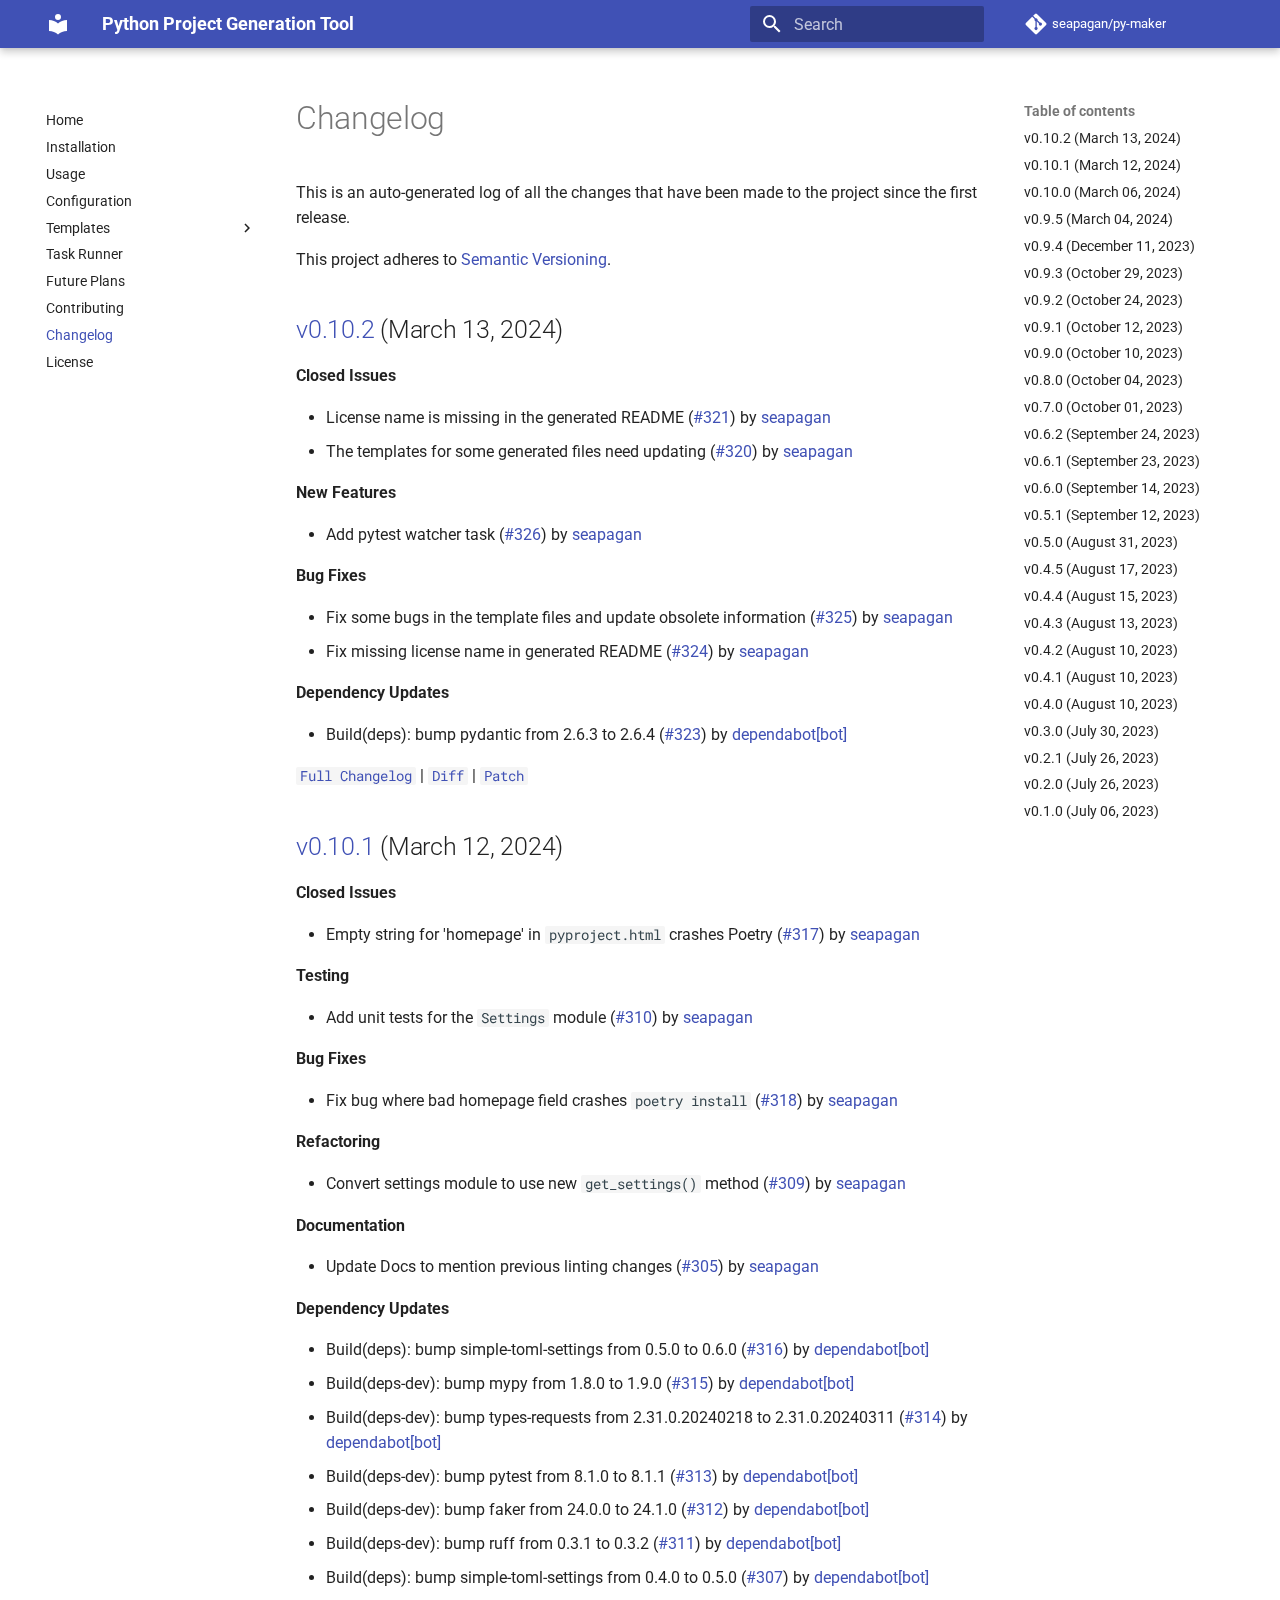
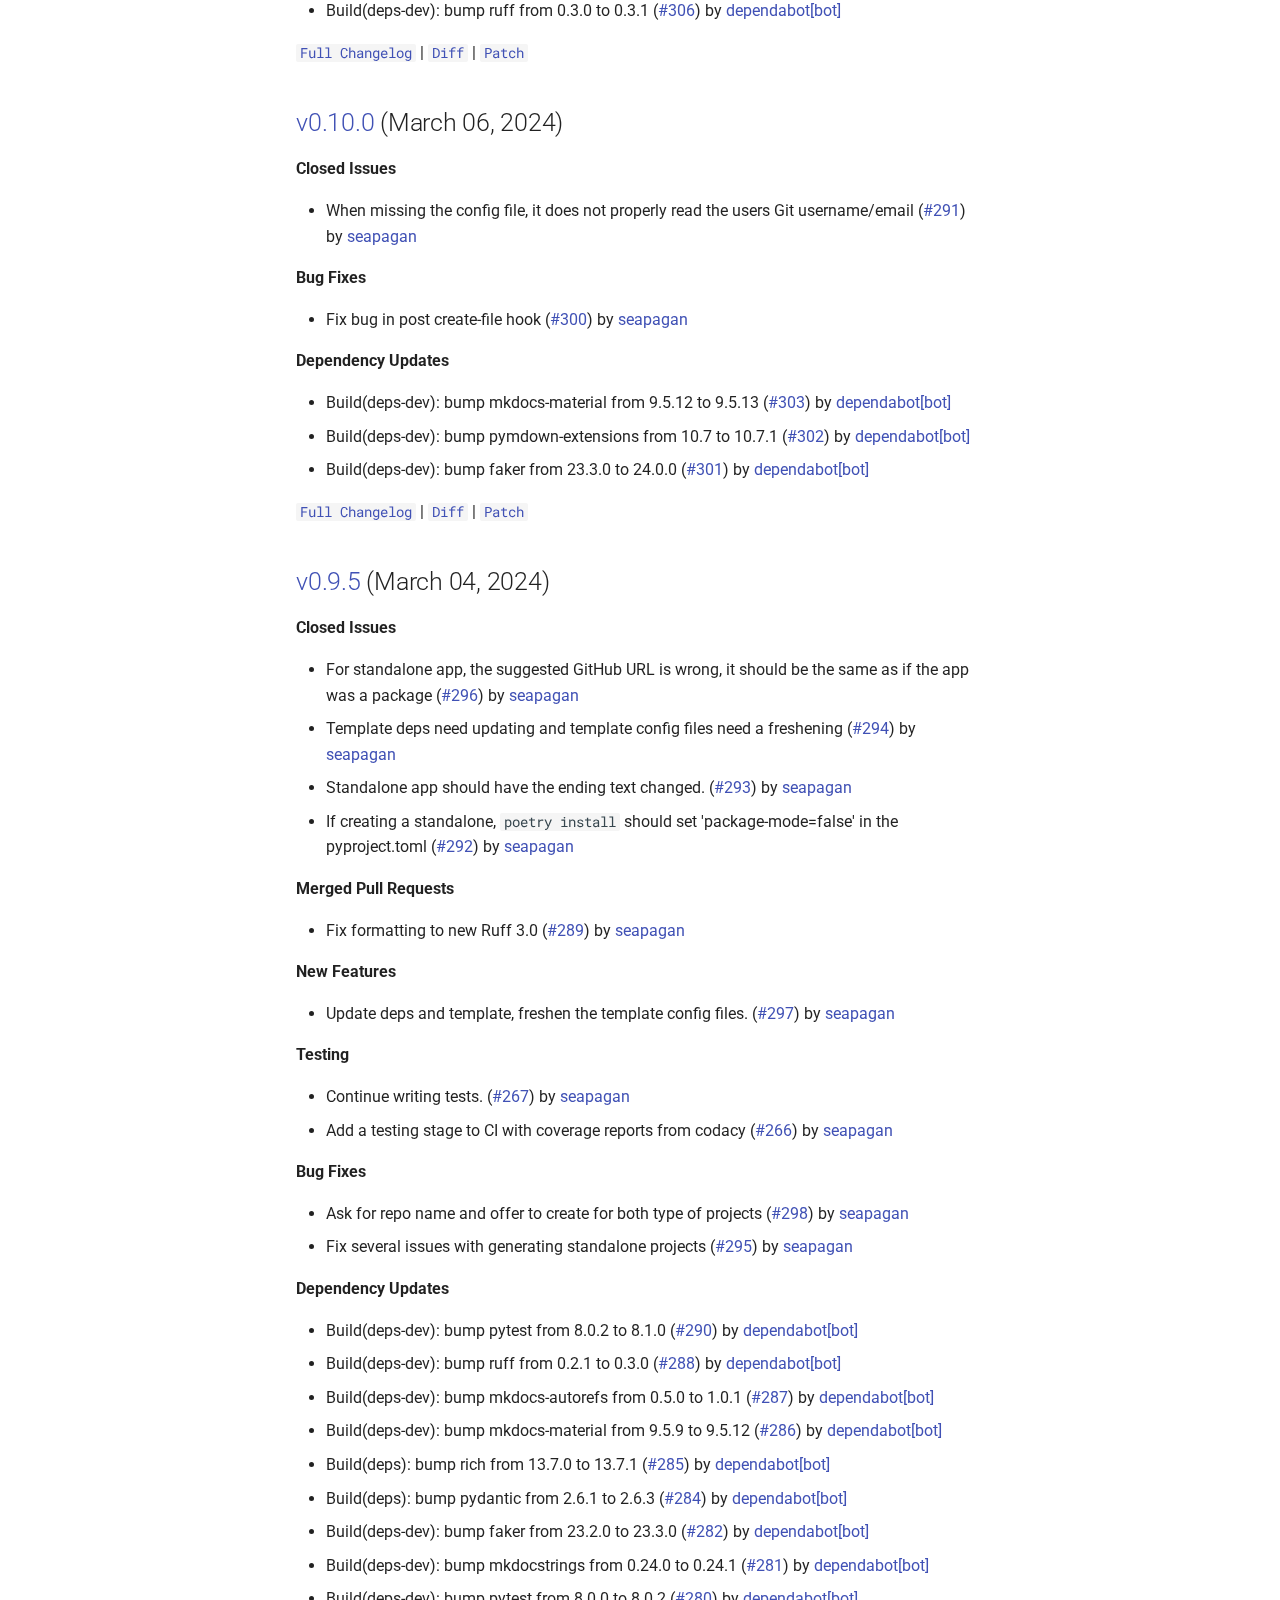
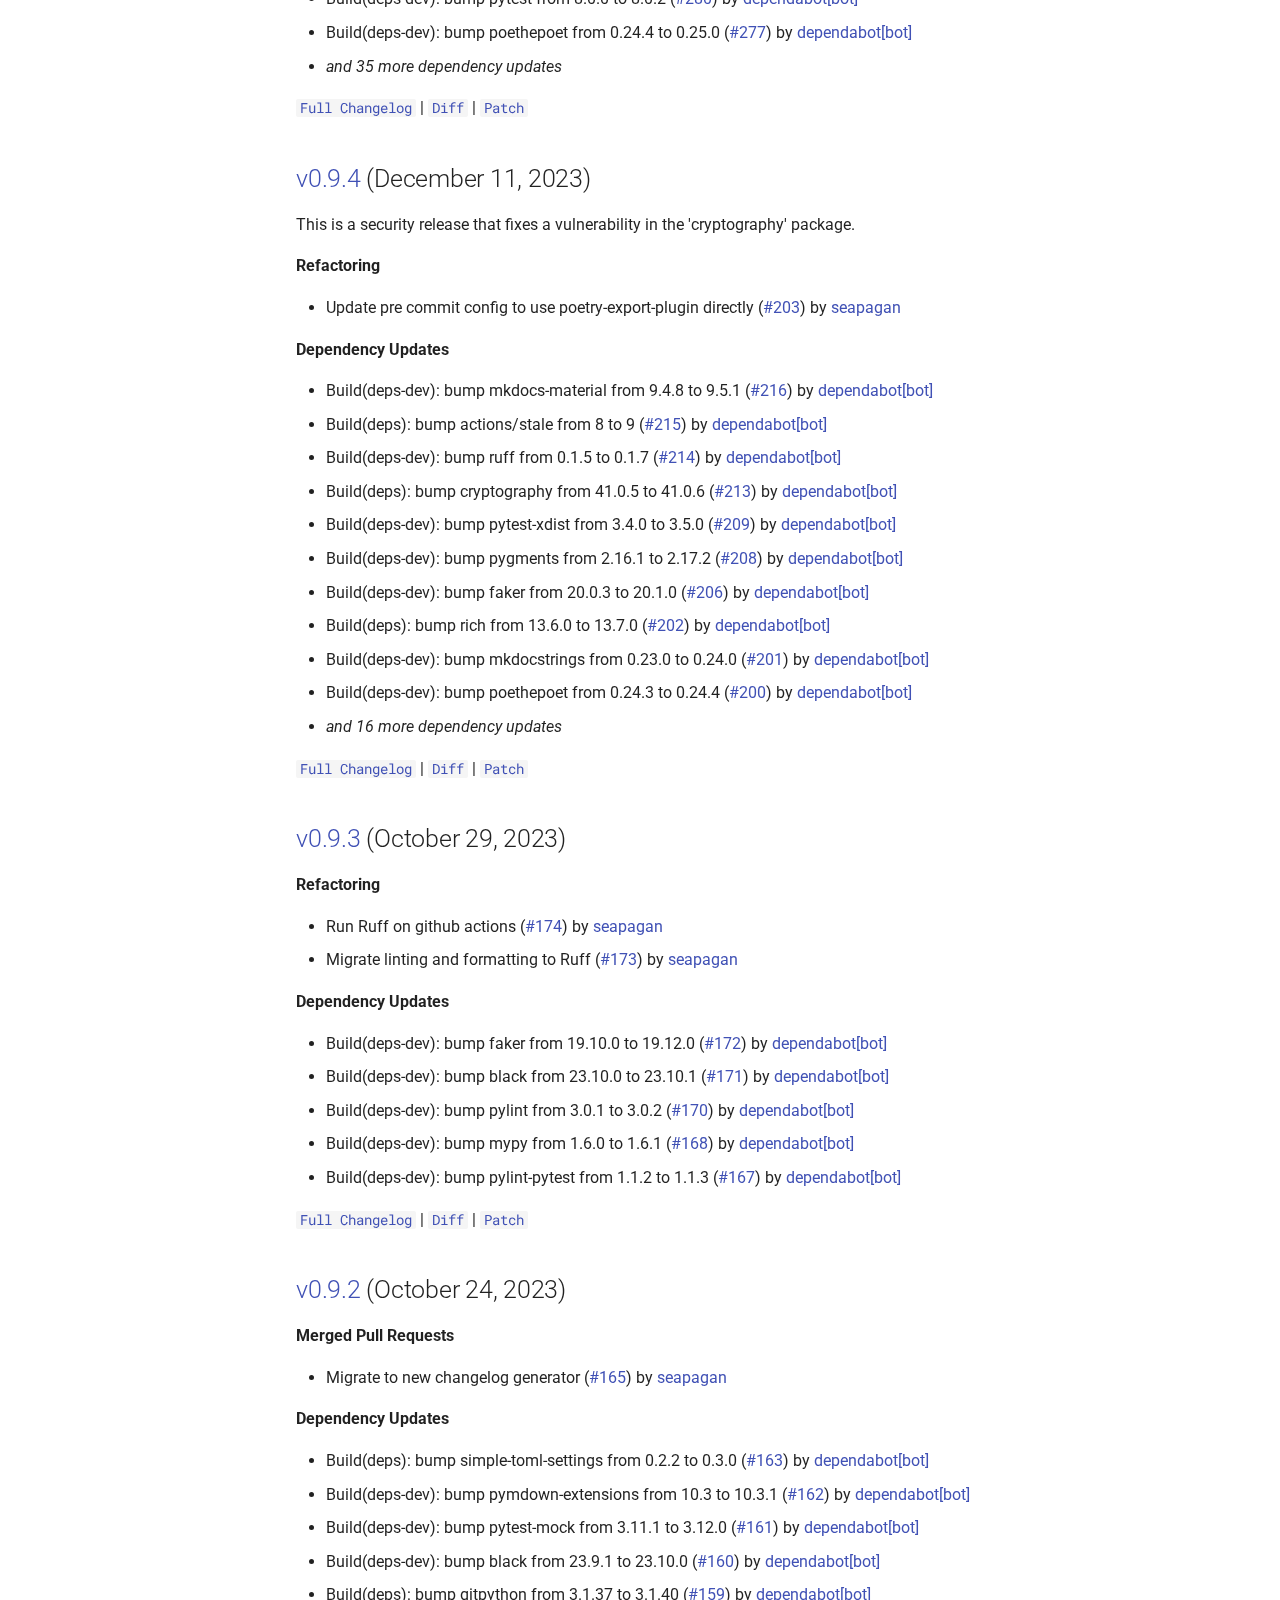
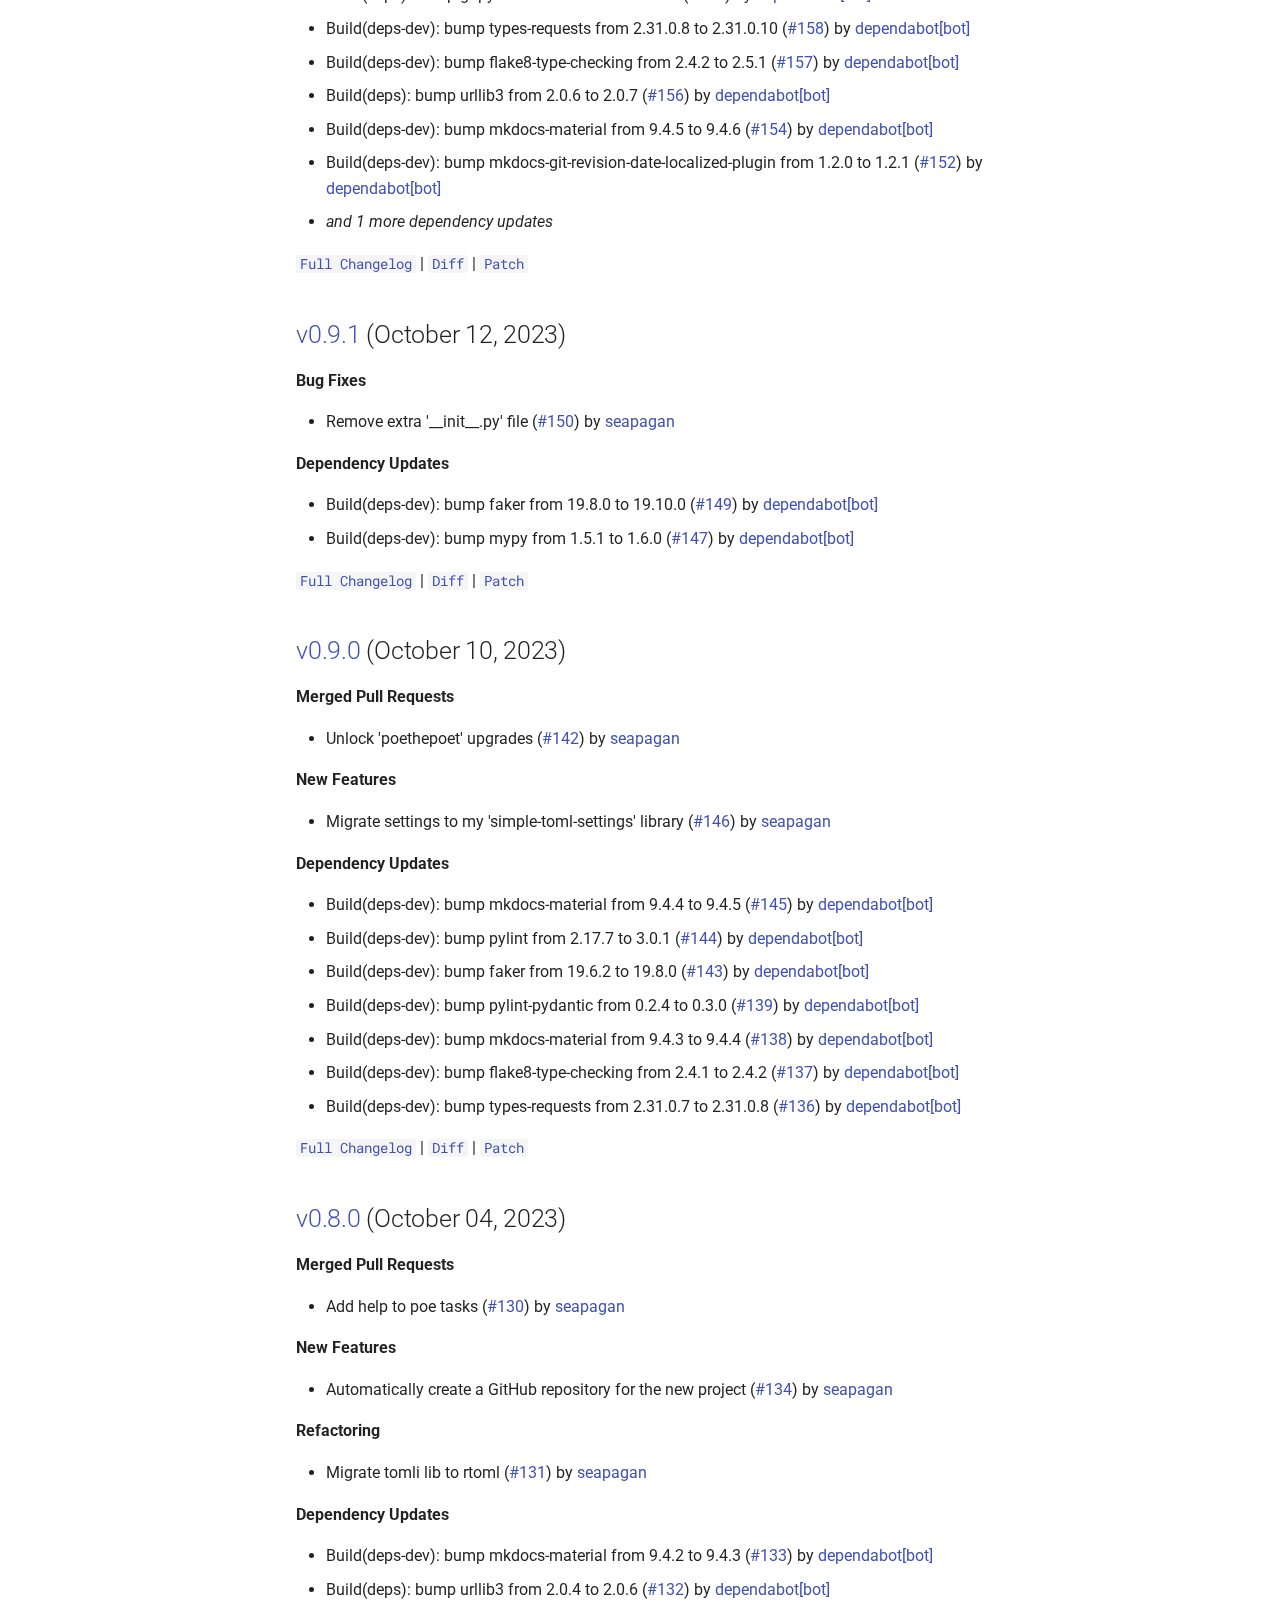
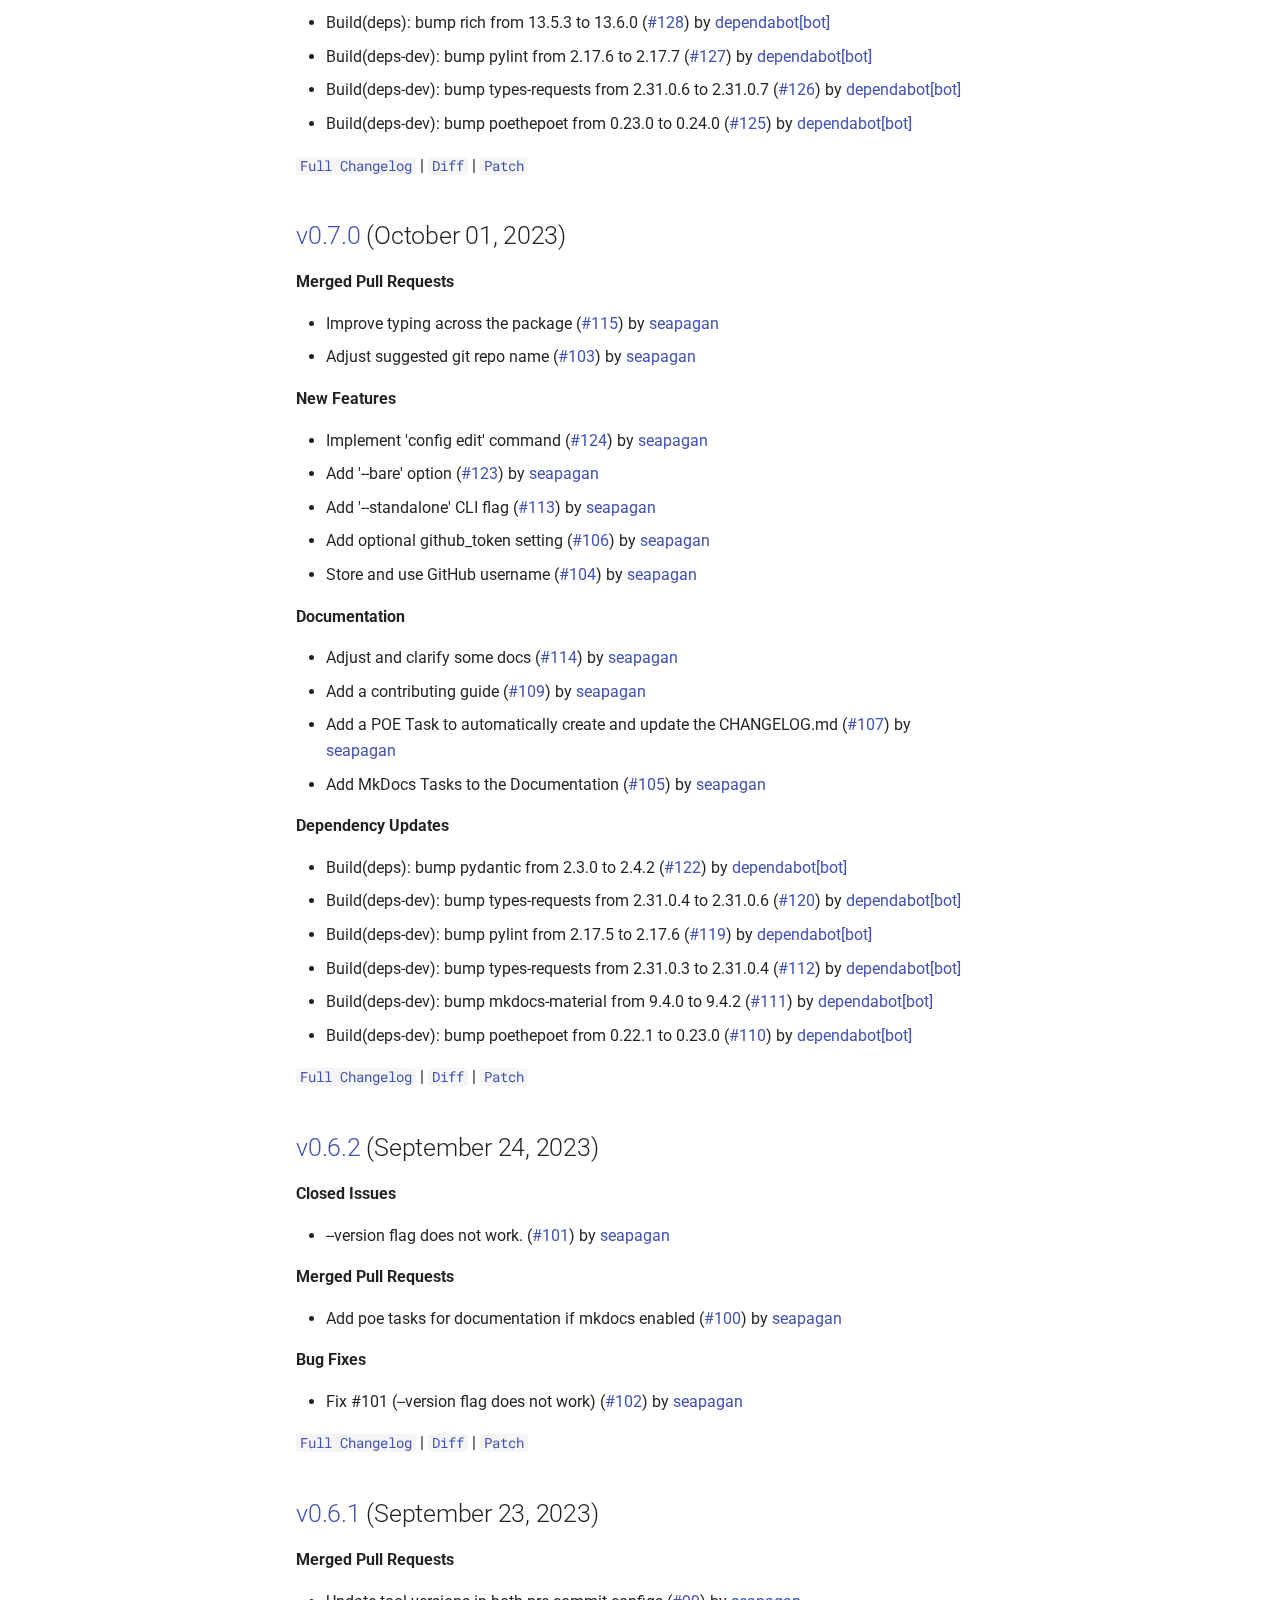
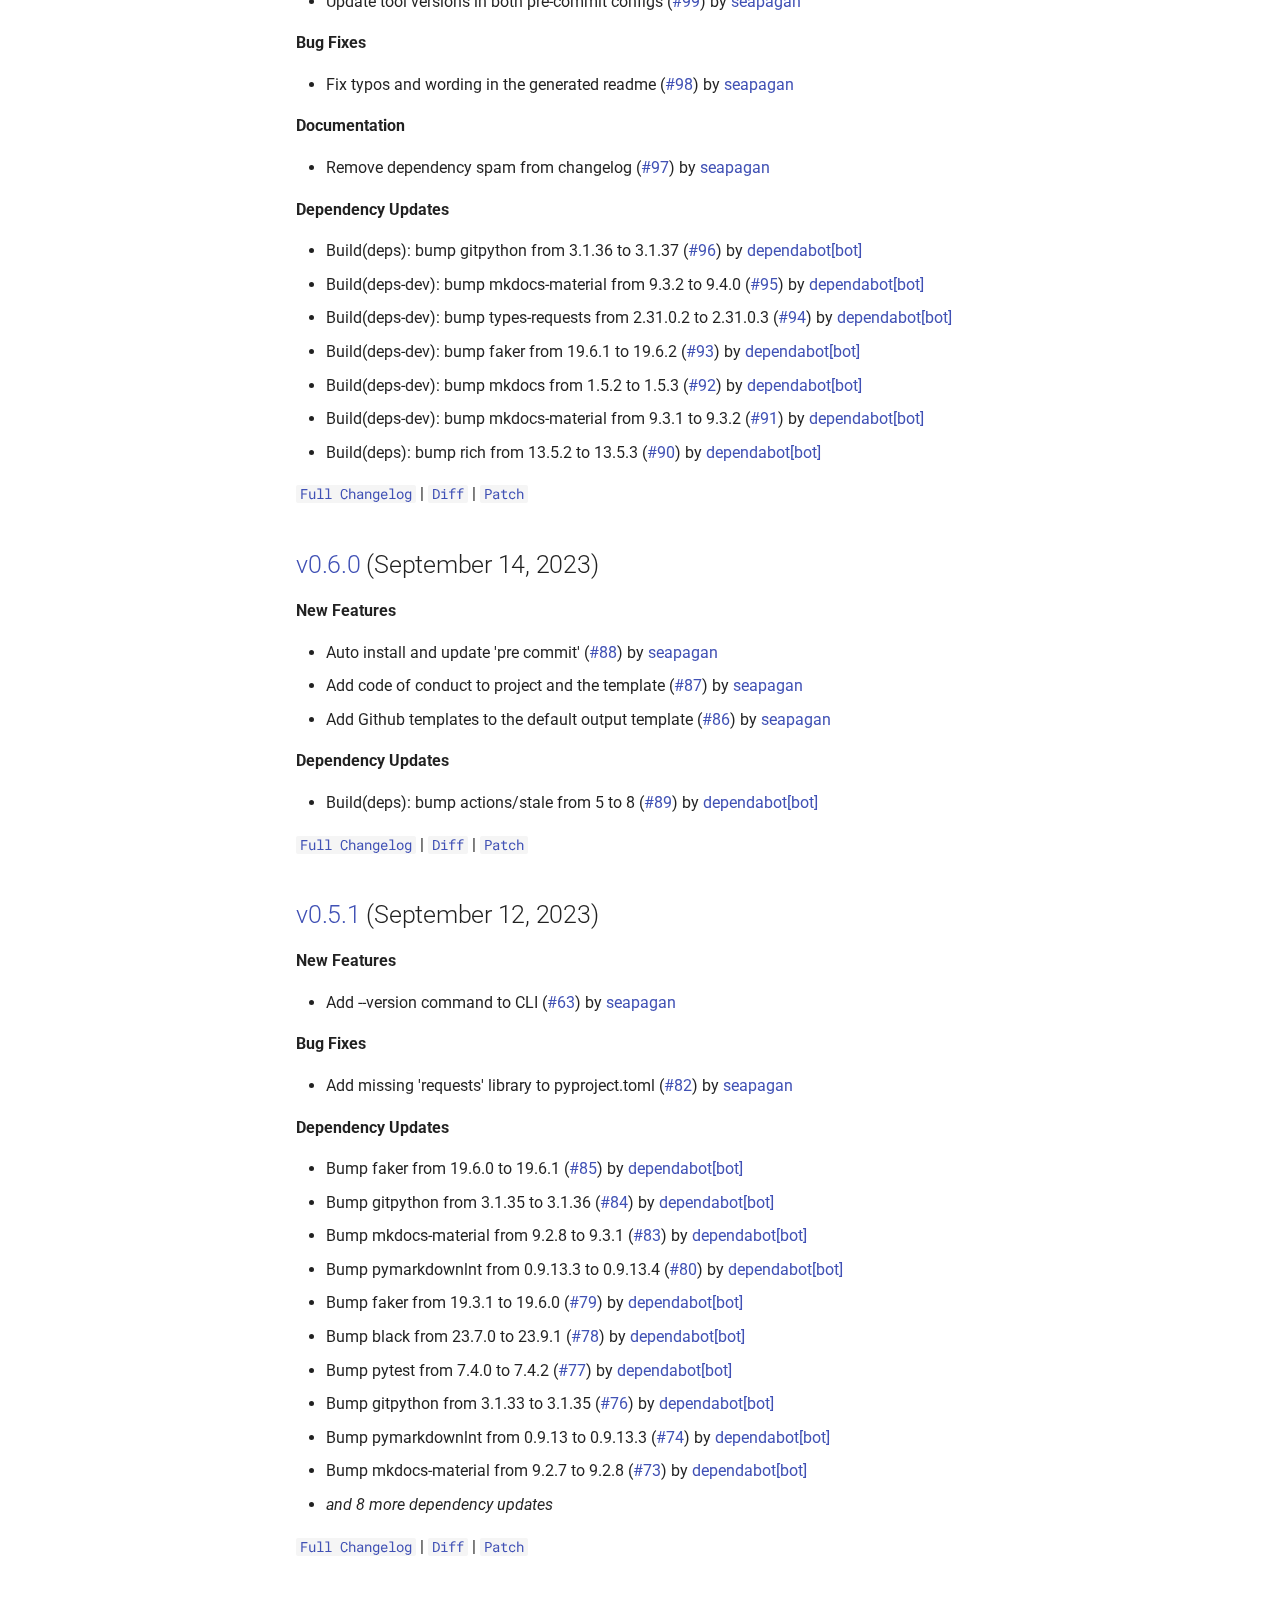
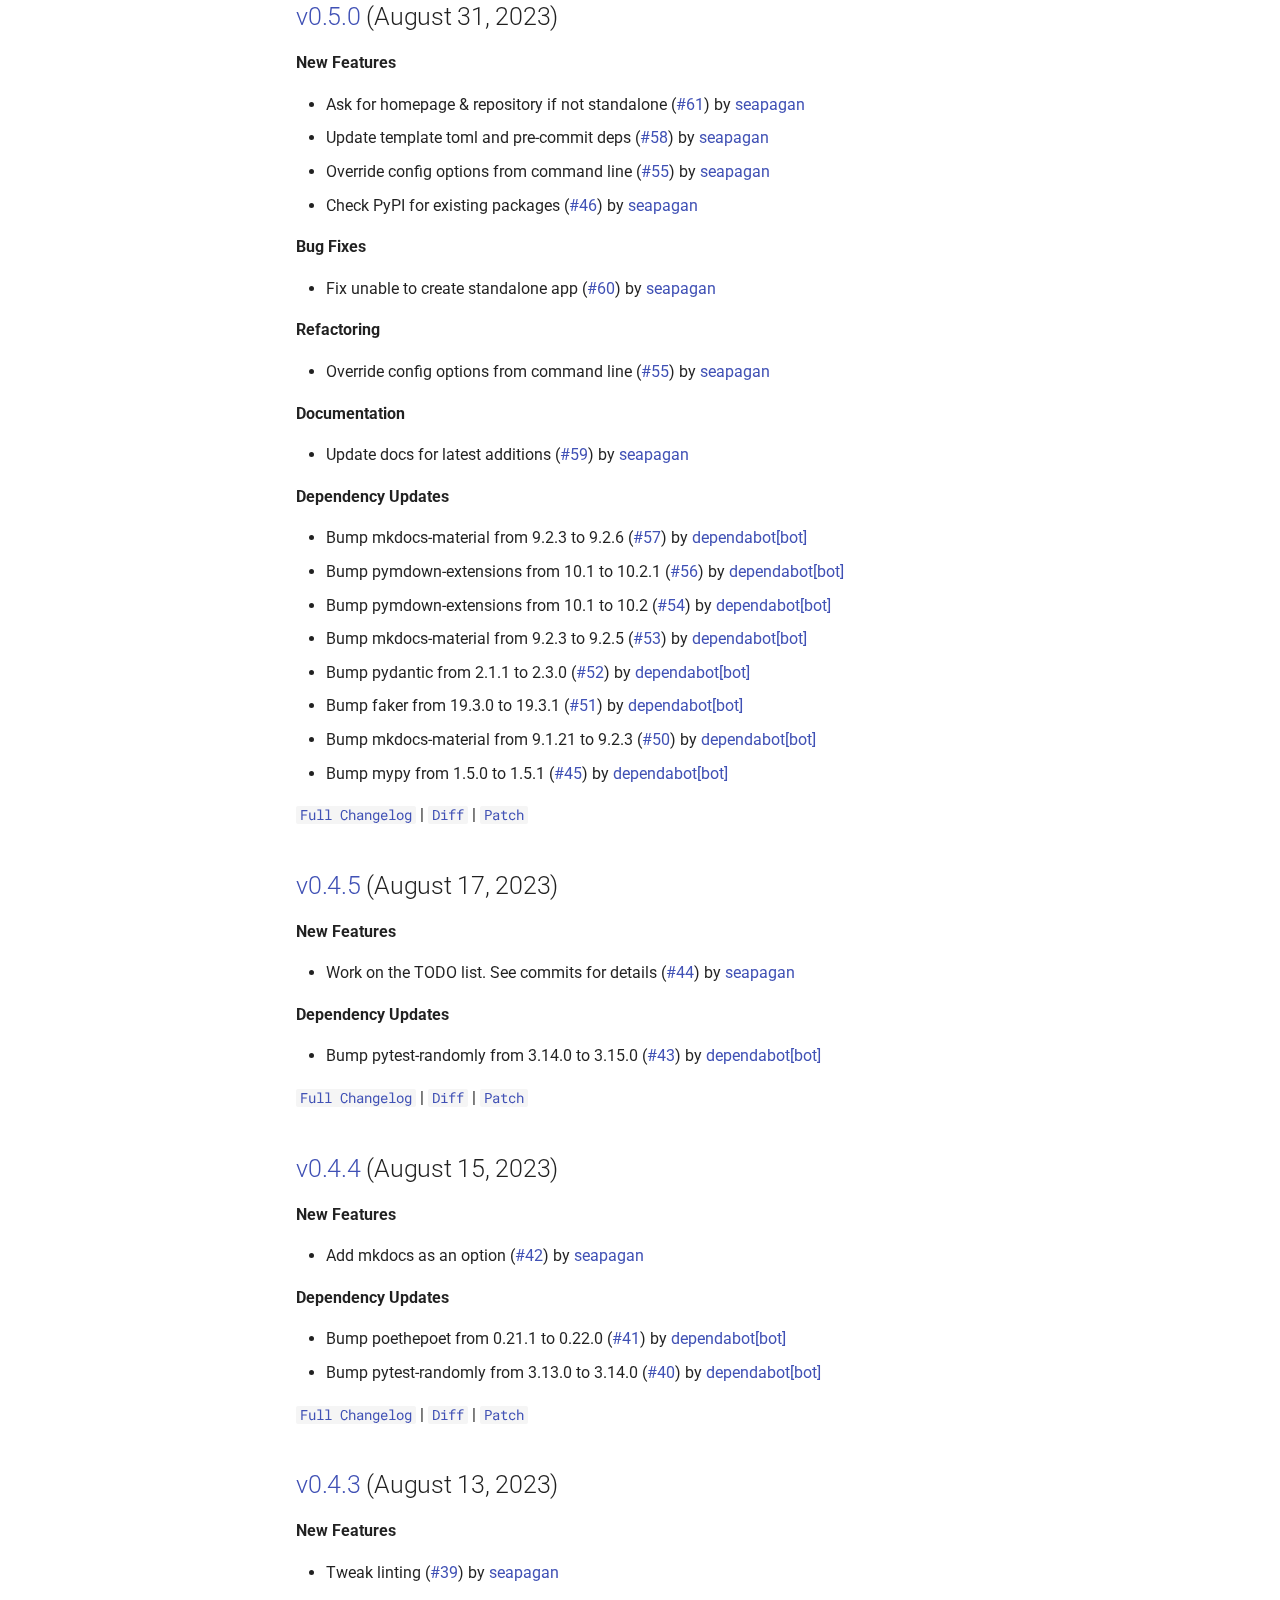
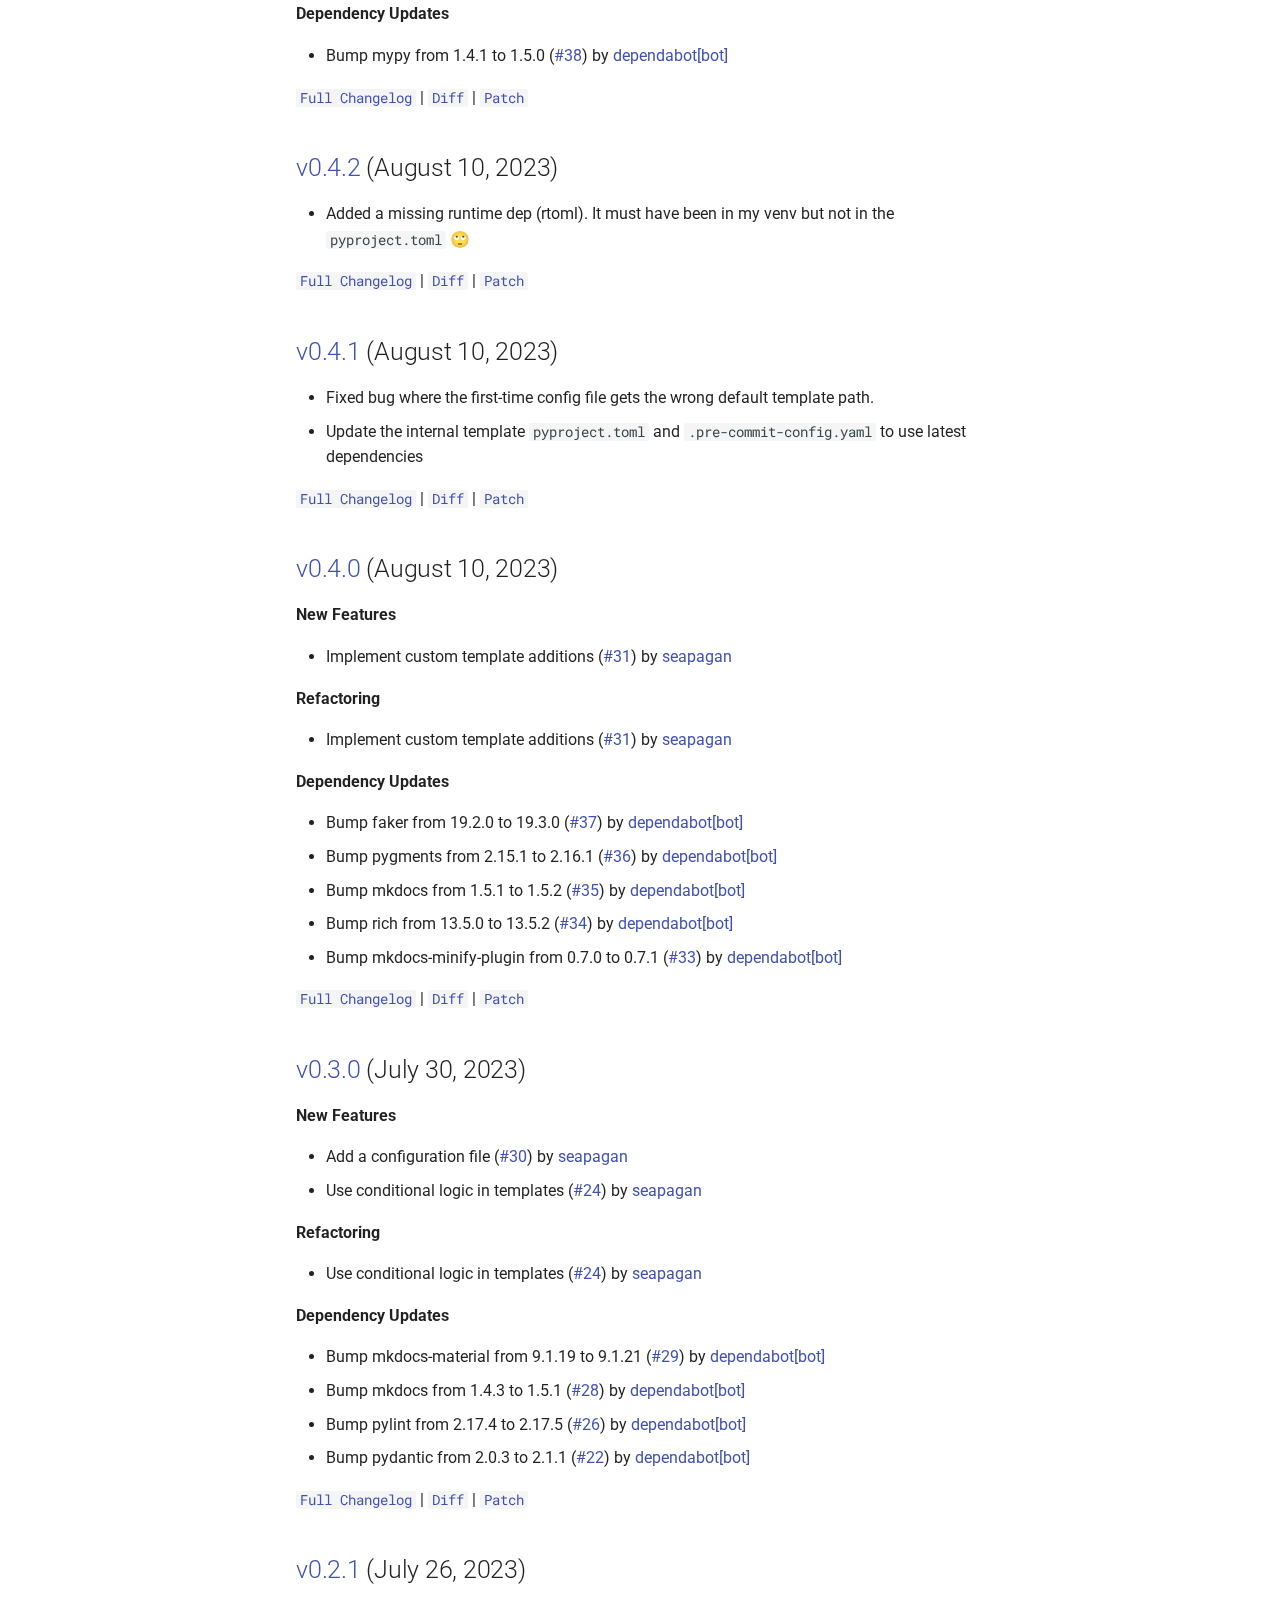
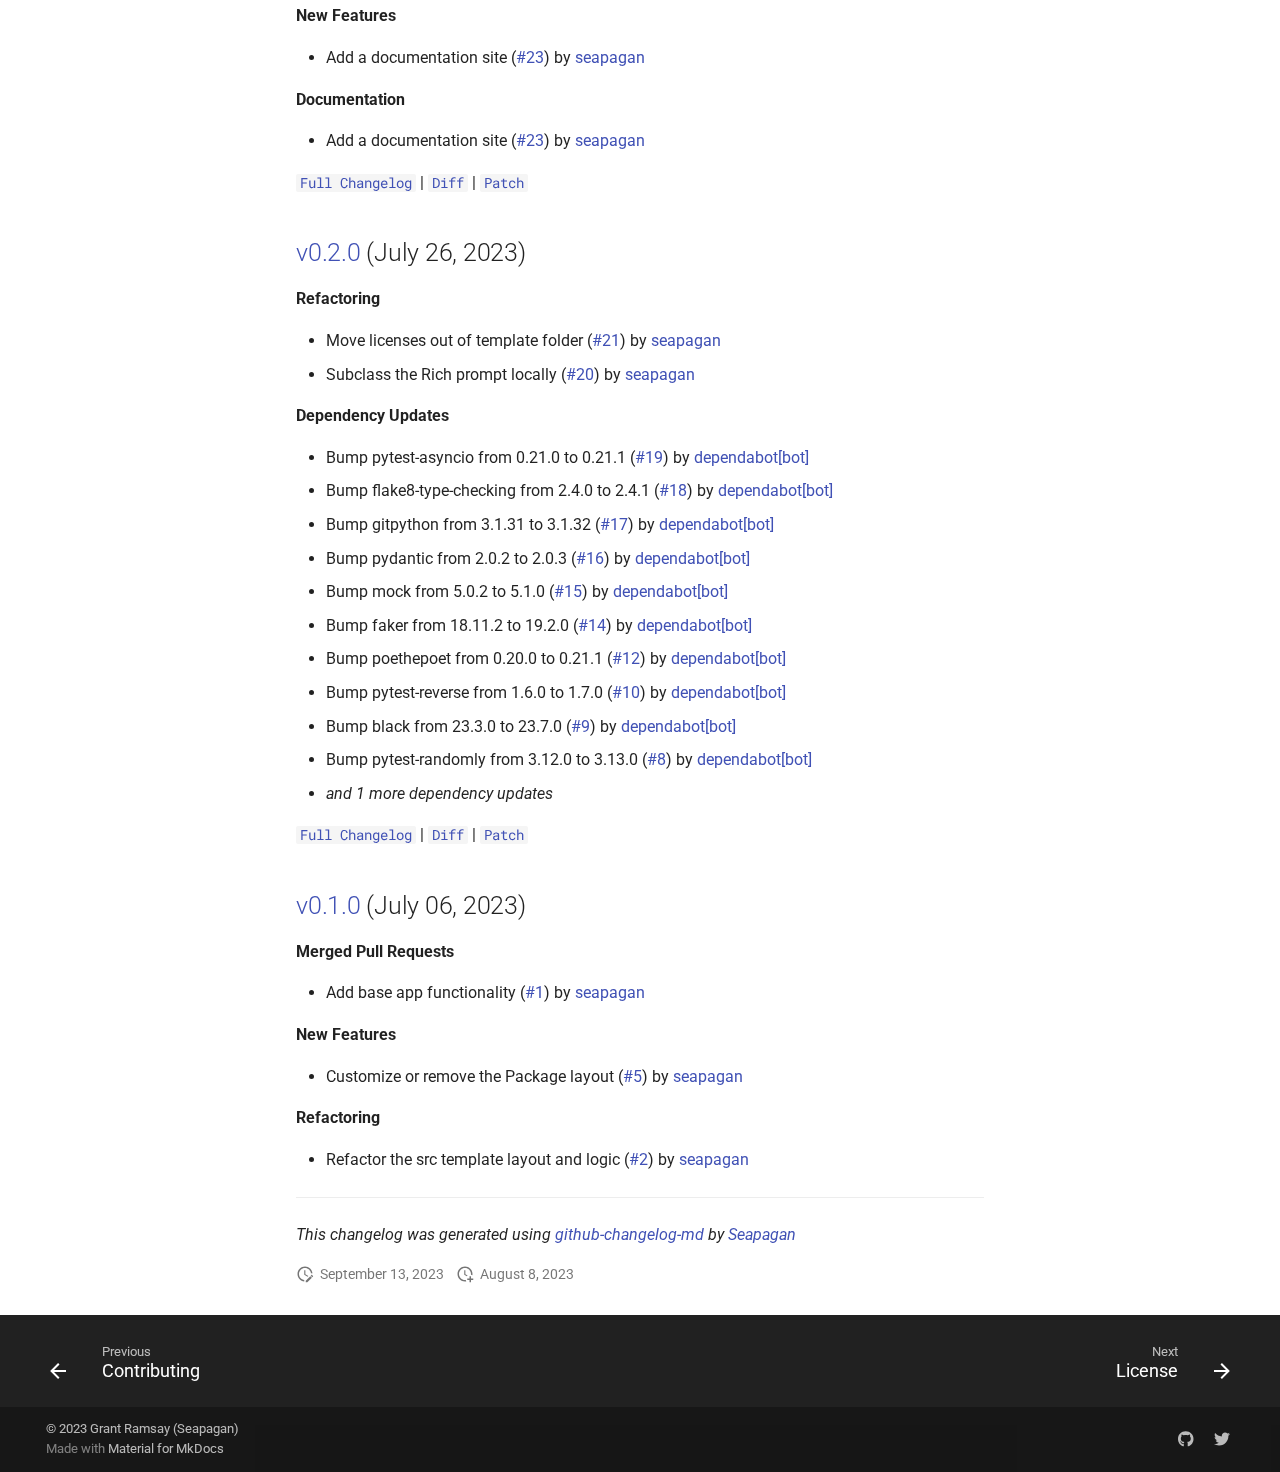
==== commit cc2832f6: "Deployed a1322a3 with MkDocs version: 1.5.3" ====
--- a/changelog/index.html
+++ b/changelog/index.html
@@ -1 +1 @@
-<!doctype html><html lang=en class=no-js><head><meta charset=utf-8><meta name=viewport content="width=device-width,initial-scale=1"><link href=https://pymaker.seapagan.net/changelog/ rel=canonical><link href=../contributing/ rel=prev><link href=../license/ rel=next><link rel=icon href=../assets/images/favicon.png><meta name=generator content="mkdocs-1.5.3, mkdocs-material-9.5.12"><title>Changelog - Python Project Generation Tool</title><link rel=stylesheet href=../assets/stylesheets/main.7e359304.min.css><link rel=stylesheet href=../assets/stylesheets/palette.06af60db.min.css><link rel=preconnect href=https://fonts.gstatic.com crossorigin><link rel=stylesheet href="https://fonts.googleapis.com/css?family=Roboto:300,300i,400,400i,700,700i%7CRoboto+Mono:400,400i,700,700i&display=fallback"><style>:root{--md-text-font:"Roboto";--md-code-font:"Roboto Mono"}</style><link rel=stylesheet href=../assets/_mkdocstrings.css><link rel=stylesheet href=../css/extra.css><script>__md_scope=new URL("..",location),__md_hash=e=>[...e].reduce((e,_)=>(e<<5)-e+_.charCodeAt(0),0),__md_get=(e,_=localStorage,t=__md_scope)=>JSON.parse(_.getItem(t.pathname+"."+e)),__md_set=(e,_,t=localStorage,a=__md_scope)=>{try{t.setItem(a.pathname+"."+e,JSON.stringify(_))}catch(e){}}</script></head><body dir=ltr data-md-color-scheme=default data-md-color-primary=light-blue data-md-color-accent=blue><input class=md-toggle data-md-toggle=drawer type=checkbox id=__drawer autocomplete=off><input class=md-toggle data-md-toggle=search type=checkbox id=__search autocomplete=off><label class=md-overlay for=__drawer></label><div data-md-component=skip><a href=#changelog class=md-skip> Skip to content </a></div><div data-md-component=announce></div><header class="md-header md-header--shadow" data-md-component=header><nav class="md-header__inner md-grid" aria-label=Header><a href=.. title="Python Project Generation Tool" class="md-header__button md-logo" aria-label="Python Project Generation Tool" data-md-component=logo><svg xmlns=http://www.w3.org/2000/svg viewbox="0 0 24 24"><path d="M12 8a3 3 0 0 0 3-3 3 3 0 0 0-3-3 3 3 0 0 0-3 3 3 3 0 0 0 3 3m0 3.54C9.64 9.35 6.5 8 3 8v11c3.5 0 6.64 1.35 9 3.54 2.36-2.19 5.5-3.54 9-3.54V8c-3.5 0-6.64 1.35-9 3.54Z"/></svg></a><label class="md-header__button md-icon" for=__drawer><svg xmlns=http://www.w3.org/2000/svg viewbox="0 0 24 24"><path d="M3 6h18v2H3V6m0 5h18v2H3v-2m0 5h18v2H3v-2Z"/></svg></label><div class=md-header__title data-md-component=header-title><div class=md-header__ellipsis><div class=md-header__topic><span class=md-ellipsis> Python Project Generation Tool </span></div><div class=md-header__topic data-md-component=header-topic><span class=md-ellipsis> Changelog </span></div></div></div><label class="md-header__button md-icon" for=__search><svg xmlns=http://www.w3.org/2000/svg viewbox="0 0 24 24"><path d="M9.5 3A6.5 6.5 0 0 1 16 9.5c0 1.61-.59 3.09-1.56 4.23l.27.27h.79l5 5-1.5 1.5-5-5v-.79l-.27-.27A6.516 6.516 0 0 1 9.5 16 6.5 6.5 0 0 1 3 9.5 6.5 6.5 0 0 1 9.5 3m0 2C7 5 5 7 5 9.5S7 14 9.5 14 14 12 14 9.5 12 5 9.5 5Z"/></svg></label><div class=md-search data-md-component=search role=dialog><label class=md-search__overlay for=__search></label><div class=md-search__inner role=search><form class=md-search__form name=search><input type=text class=md-search__input name=query aria-label=Search placeholder=Search autocapitalize=off autocorrect=off autocomplete=off spellcheck=false data-md-component=search-query required><label class="md-search__icon md-icon" for=__search><svg xmlns=http://www.w3.org/2000/svg viewbox="0 0 24 24"><path d="M9.5 3A6.5 6.5 0 0 1 16 9.5c0 1.61-.59 3.09-1.56 4.23l.27.27h.79l5 5-1.5 1.5-5-5v-.79l-.27-.27A6.516 6.516 0 0 1 9.5 16 6.5 6.5 0 0 1 3 9.5 6.5 6.5 0 0 1 9.5 3m0 2C7 5 5 7 5 9.5S7 14 9.5 14 14 12 14 9.5 12 5 9.5 5Z"/></svg><svg xmlns=http://www.w3.org/2000/svg viewbox="0 0 24 24"><path d="M20 11v2H8l5.5 5.5-1.42 1.42L4.16 12l7.92-7.92L13.5 5.5 8 11h12Z"/></svg></label><nav class=md-search__options aria-label=Search><button type=reset class="md-search__icon md-icon" title=Clear aria-label=Clear tabindex=-1><svg xmlns=http://www.w3.org/2000/svg viewbox="0 0 24 24"><path d="M19 6.41 17.59 5 12 10.59 6.41 5 5 6.41 10.59 12 5 17.59 6.41 19 12 13.41 17.59 19 19 17.59 13.41 12 19 6.41Z"/></svg></button></nav></form><div class=md-search__output><div class=md-search__scrollwrap data-md-scrollfix><div class=md-search-result data-md-component=search-result><div class=md-search-result__meta> Initializing search </div><ol class=md-search-result__list role=presentation></ol></div></div></div></div></div><div class=md-header__source><a href=https://github.com/seapagan/py-maker title="Go to repository" class=md-source data-md-component=source><div class="md-source__icon md-icon"><svg xmlns=http://www.w3.org/2000/svg viewbox="0 0 448 512"><!-- Font Awesome Free 6.5.1 by @fontawesome - https://fontawesome.com License - https://fontawesome.com/license/free (Icons: CC BY 4.0, Fonts: SIL OFL 1.1, Code: MIT License) Copyright 2023 Fonticons, Inc.--><path d="M439.55 236.05 244 40.45a28.87 28.87 0 0 0-40.81 0l-40.66 40.63 51.52 51.52c27.06-9.14 52.68 16.77 43.39 43.68l49.66 49.66c34.23-11.8 61.18 31 35.47 56.69-26.49 26.49-70.21-2.87-56-37.34L240.22 199v121.85c25.3 12.54 22.26 41.85 9.08 55a34.34 34.34 0 0 1-48.55 0c-17.57-17.6-11.07-46.91 11.25-56v-123c-20.8-8.51-24.6-30.74-18.64-45L142.57 101 8.45 235.14a28.86 28.86 0 0 0 0 40.81l195.61 195.6a28.86 28.86 0 0 0 40.8 0l194.69-194.69a28.86 28.86 0 0 0 0-40.81z"/></svg></div><div class=md-source__repository> seapagan/py-maker </div></a></div></nav></header><div class=md-container data-md-component=container><main class=md-main data-md-component=main><div class="md-main__inner md-grid"><div class="md-sidebar md-sidebar--primary" data-md-component=sidebar data-md-type=navigation><div class=md-sidebar__scrollwrap><div class=md-sidebar__inner><nav class="md-nav md-nav--primary" aria-label=Navigation data-md-level=0><label class=md-nav__title for=__drawer><a href=.. title="Python Project Generation Tool" class="md-nav__button md-logo" aria-label="Python Project Generation Tool" data-md-component=logo><svg xmlns=http://www.w3.org/2000/svg viewbox="0 0 24 24"><path d="M12 8a3 3 0 0 0 3-3 3 3 0 0 0-3-3 3 3 0 0 0-3 3 3 3 0 0 0 3 3m0 3.54C9.64 9.35 6.5 8 3 8v11c3.5 0 6.64 1.35 9 3.54 2.36-2.19 5.5-3.54 9-3.54V8c-3.5 0-6.64 1.35-9 3.54Z"/></svg></a> Python Project Generation Tool </label><div class=md-nav__source><a href=https://github.com/seapagan/py-maker title="Go to repository" class=md-source data-md-component=source><div class="md-source__icon md-icon"><svg xmlns=http://www.w3.org/2000/svg viewbox="0 0 448 512"><!-- Font Awesome Free 6.5.1 by @fontawesome - https://fontawesome.com License - https://fontawesome.com/license/free (Icons: CC BY 4.0, Fonts: SIL OFL 1.1, Code: MIT License) Copyright 2023 Fonticons, Inc.--><path d="M439.55 236.05 244 40.45a28.87 28.87 0 0 0-40.81 0l-40.66 40.63 51.52 51.52c27.06-9.14 52.68 16.77 43.39 43.68l49.66 49.66c34.23-11.8 61.18 31 35.47 56.69-26.49 26.49-70.21-2.87-56-37.34L240.22 199v121.85c25.3 12.54 22.26 41.85 9.08 55a34.34 34.34 0 0 1-48.55 0c-17.57-17.6-11.07-46.91 11.25-56v-123c-20.8-8.51-24.6-30.74-18.64-45L142.57 101 8.45 235.14a28.86 28.86 0 0 0 0 40.81l195.61 195.6a28.86 28.86 0 0 0 40.8 0l194.69-194.69a28.86 28.86 0 0 0 0-40.81z"/></svg></div><div class=md-source__repository> seapagan/py-maker </div></a></div><ul class=md-nav__list data-md-scrollfix><li class=md-nav__item><a href=.. class=md-nav__link><span class=md-ellipsis> Home </span></a></li><li class=md-nav__item><a href=../installation/ class=md-nav__link><span class=md-ellipsis> Installation </span></a></li><li class=md-nav__item><a href=../usage/ class=md-nav__link><span class=md-ellipsis> Usage </span></a></li><li class=md-nav__item><a href=../configuration/ class=md-nav__link><span class=md-ellipsis> Configuration </span></a></li><li class="md-nav__item md-nav__item--pruned md-nav__item--nested"><a href=../template/internal/ class=md-nav__link><span class=md-ellipsis> Templates </span><span class="md-nav__icon md-icon"></span></a></li><li class=md-nav__item><a href=../tasks/ class=md-nav__link><span class=md-ellipsis> Task Runner </span></a></li><li class=md-nav__item><a href=../future-plans/ class=md-nav__link><span class=md-ellipsis> Future Plans </span></a></li><li class=md-nav__item><a href=../contributing/ class=md-nav__link><span class=md-ellipsis> Contributing </span></a></li><li class="md-nav__item md-nav__item--active"><input class="md-nav__toggle md-toggle" type=checkbox id=__toc><label class="md-nav__link md-nav__link--active" for=__toc><span class=md-ellipsis> Changelog </span><span class="md-nav__icon md-icon"></span></label><a href=./ class="md-nav__link md-nav__link--active"><span class=md-ellipsis> Changelog </span></a><nav class="md-nav md-nav--secondary" aria-label="Table of contents"><label class=md-nav__title for=__toc><span class="md-nav__icon md-icon"></span> Table of contents </label><ul class=md-nav__list data-md-component=toc data-md-scrollfix><li class=md-nav__item><a href=#v095-march-04-2024 class=md-nav__link><span class=md-ellipsis> v0.9.5 (March 04, 2024) </span></a></li><li class=md-nav__item><a href=#v094-december-11-2023 class=md-nav__link><span class=md-ellipsis> v0.9.4 (December 11, 2023) </span></a></li><li class=md-nav__item><a href=#v093-october-29-2023 class=md-nav__link><span class=md-ellipsis> v0.9.3 (October 29, 2023) </span></a></li><li class=md-nav__item><a href=#v092-october-24-2023 class=md-nav__link><span class=md-ellipsis> v0.9.2 (October 24, 2023) </span></a></li><li class=md-nav__item><a href=#v091-october-12-2023 class=md-nav__link><span class=md-ellipsis> v0.9.1 (October 12, 2023) </span></a></li><li class=md-nav__item><a href=#v090-october-10-2023 class=md-nav__link><span class=md-ellipsis> v0.9.0 (October 10, 2023) </span></a></li><li class=md-nav__item><a href=#v080-october-04-2023 class=md-nav__link><span class=md-ellipsis> v0.8.0 (October 04, 2023) </span></a></li><li class=md-nav__item><a href=#v070-october-01-2023 class=md-nav__link><span class=md-ellipsis> v0.7.0 (October 01, 2023) </span></a></li><li class=md-nav__item><a href=#v062-september-24-2023 class=md-nav__link><span class=md-ellipsis> v0.6.2 (September 24, 2023) </span></a></li><li class=md-nav__item><a href=#v061-september-23-2023 class=md-nav__link><span class=md-ellipsis> v0.6.1 (September 23, 2023) </span></a></li><li class=md-nav__item><a href=#v060-september-14-2023 class=md-nav__link><span class=md-ellipsis> v0.6.0 (September 14, 2023) </span></a></li><li class=md-nav__item><a href=#v051-september-12-2023 class=md-nav__link><span class=md-ellipsis> v0.5.1 (September 12, 2023) </span></a></li><li class=md-nav__item><a href=#v050-august-31-2023 class=md-nav__link><span class=md-ellipsis> v0.5.0 (August 31, 2023) </span></a></li><li class=md-nav__item><a href=#v045-august-17-2023 class=md-nav__link><span class=md-ellipsis> v0.4.5 (August 17, 2023) </span></a></li><li class=md-nav__item><a href=#v044-august-15-2023 class=md-nav__link><span class=md-ellipsis> v0.4.4 (August 15, 2023) </span></a></li><li class=md-nav__item><a href=#v043-august-13-2023 class=md-nav__link><span class=md-ellipsis> v0.4.3 (August 13, 2023) </span></a></li><li class=md-nav__item><a href=#v042-august-10-2023 class=md-nav__link><span class=md-ellipsis> v0.4.2 (August 10, 2023) </span></a></li><li class=md-nav__item><a href=#v041-august-10-2023 class=md-nav__link><span class=md-ellipsis> v0.4.1 (August 10, 2023) </span></a></li><li class=md-nav__item><a href=#v040-august-10-2023 class=md-nav__link><span class=md-ellipsis> v0.4.0 (August 10, 2023) </span></a></li><li class=md-nav__item><a href=#v030-july-30-2023 class=md-nav__link><span class=md-ellipsis> v0.3.0 (July 30, 2023) </span></a></li><li class=md-nav__item><a href=#v021-july-26-2023 class=md-nav__link><span class=md-ellipsis> v0.2.1 (July 26, 2023) </span></a></li><li class=md-nav__item><a href=#v020-july-26-2023 class=md-nav__link><span class=md-ellipsis> v0.2.0 (July 26, 2023) </span></a></li><li class=md-nav__item><a href=#v010-july-06-2023 class=md-nav__link><span class=md-ellipsis> v0.1.0 (July 06, 2023) </span></a></li></ul></nav></li><li class=md-nav__item><a href=../license/ class=md-nav__link><span class=md-ellipsis> License </span></a></li></ul></nav></div></div></div><div class="md-sidebar md-sidebar--secondary" data-md-component=sidebar data-md-type=toc><div class=md-sidebar__scrollwrap><div class=md-sidebar__inner><nav class="md-nav md-nav--secondary" aria-label="Table of contents"><label class=md-nav__title for=__toc><span class="md-nav__icon md-icon"></span> Table of contents </label><ul class=md-nav__list data-md-component=toc data-md-scrollfix><li class=md-nav__item><a href=#v095-march-04-2024 class=md-nav__link><span class=md-ellipsis> v0.9.5 (March 04, 2024) </span></a></li><li class=md-nav__item><a href=#v094-december-11-2023 class=md-nav__link><span class=md-ellipsis> v0.9.4 (December 11, 2023) </span></a></li><li class=md-nav__item><a href=#v093-october-29-2023 class=md-nav__link><span class=md-ellipsis> v0.9.3 (October 29, 2023) </span></a></li><li class=md-nav__item><a href=#v092-october-24-2023 class=md-nav__link><span class=md-ellipsis> v0.9.2 (October 24, 2023) </span></a></li><li class=md-nav__item><a href=#v091-october-12-2023 class=md-nav__link><span class=md-ellipsis> v0.9.1 (October 12, 2023) </span></a></li><li class=md-nav__item><a href=#v090-october-10-2023 class=md-nav__link><span class=md-ellipsis> v0.9.0 (October 10, 2023) </span></a></li><li class=md-nav__item><a href=#v080-october-04-2023 class=md-nav__link><span class=md-ellipsis> v0.8.0 (October 04, 2023) </span></a></li><li class=md-nav__item><a href=#v070-october-01-2023 class=md-nav__link><span class=md-ellipsis> v0.7.0 (October 01, 2023) </span></a></li><li class=md-nav__item><a href=#v062-september-24-2023 class=md-nav__link><span class=md-ellipsis> v0.6.2 (September 24, 2023) </span></a></li><li class=md-nav__item><a href=#v061-september-23-2023 class=md-nav__link><span class=md-ellipsis> v0.6.1 (September 23, 2023) </span></a></li><li class=md-nav__item><a href=#v060-september-14-2023 class=md-nav__link><span class=md-ellipsis> v0.6.0 (September 14, 2023) </span></a></li><li class=md-nav__item><a href=#v051-september-12-2023 class=md-nav__link><span class=md-ellipsis> v0.5.1 (September 12, 2023) </span></a></li><li class=md-nav__item><a href=#v050-august-31-2023 class=md-nav__link><span class=md-ellipsis> v0.5.0 (August 31, 2023) </span></a></li><li class=md-nav__item><a href=#v045-august-17-2023 class=md-nav__link><span class=md-ellipsis> v0.4.5 (August 17, 2023) </span></a></li><li class=md-nav__item><a href=#v044-august-15-2023 class=md-nav__link><span class=md-ellipsis> v0.4.4 (August 15, 2023) </span></a></li><li class=md-nav__item><a href=#v043-august-13-2023 class=md-nav__link><span class=md-ellipsis> v0.4.3 (August 13, 2023) </span></a></li><li class=md-nav__item><a href=#v042-august-10-2023 class=md-nav__link><span class=md-ellipsis> v0.4.2 (August 10, 2023) </span></a></li><li class=md-nav__item><a href=#v041-august-10-2023 class=md-nav__link><span class=md-ellipsis> v0.4.1 (August 10, 2023) </span></a></li><li class=md-nav__item><a href=#v040-august-10-2023 class=md-nav__link><span class=md-ellipsis> v0.4.0 (August 10, 2023) </span></a></li><li class=md-nav__item><a href=#v030-july-30-2023 class=md-nav__link><span class=md-ellipsis> v0.3.0 (July 30, 2023) </span></a></li><li class=md-nav__item><a href=#v021-july-26-2023 class=md-nav__link><span class=md-ellipsis> v0.2.1 (July 26, 2023) </span></a></li><li class=md-nav__item><a href=#v020-july-26-2023 class=md-nav__link><span class=md-ellipsis> v0.2.0 (July 26, 2023) </span></a></li><li class=md-nav__item><a href=#v010-july-06-2023 class=md-nav__link><span class=md-ellipsis> v0.1.0 (July 06, 2023) </span></a></li></ul></nav></div></div></div><div class=md-content data-md-component=content><article class="md-content__inner md-typeset"><h1 id=changelog>Changelog</h1><p>This is an auto-generated log of all the changes that have been made to the project since the first release.</p><p>This project adheres to <a href=https://semver.org/spec/v2.0.0.html>Semantic Versioning</a>.</p><h2 id=v095-march-04-2024><a href=https://github.com/seapagan/py-maker/releases/tag/v0.9.5>v0.9.5</a> (March 04, 2024)</h2><p><strong>Closed Issues</strong></p><ul><li>For standalone app, the suggested GitHub URL is wrong, it should be the same as if the app was a package (<a href=https://github.com/seapagan/py-maker/issues/296>#296</a>) by <a href=https://github.com/seapagan>seapagan</a></li><li>Template deps need updating and template config files need a freshening (<a href=https://github.com/seapagan/py-maker/issues/294>#294</a>) by <a href=https://github.com/seapagan>seapagan</a></li><li>Standalone app should have the ending text changed. (<a href=https://github.com/seapagan/py-maker/issues/293>#293</a>) by <a href=https://github.com/seapagan>seapagan</a></li><li>If creating a standalone, <code>poetry install</code> should set 'package-mode=false' in the pyproject.toml (<a href=https://github.com/seapagan/py-maker/issues/292>#292</a>) by <a href=https://github.com/seapagan>seapagan</a></li></ul><p><strong>Merged Pull Requests</strong></p><ul><li>Fix formatting to new Ruff 3.0 (<a href=https://github.com/seapagan/py-maker/pull/289>#289</a>) by <a href=https://github.com/seapagan>seapagan</a></li></ul><p><strong>New Features</strong></p><ul><li>Update deps and template, freshen the template config files. (<a href=https://github.com/seapagan/py-maker/pull/297>#297</a>) by <a href=https://github.com/seapagan>seapagan</a></li></ul><p><strong>Testing</strong></p><ul><li>Continue writing tests. (<a href=https://github.com/seapagan/py-maker/pull/267>#267</a>) by <a href=https://github.com/seapagan>seapagan</a></li><li>Add a testing stage to CI with coverage reports from codacy (<a href=https://github.com/seapagan/py-maker/pull/266>#266</a>) by <a href=https://github.com/seapagan>seapagan</a></li></ul><p><strong>Bug Fixes</strong></p><ul><li>Ask for repo name and offer to create for both type of projects (<a href=https://github.com/seapagan/py-maker/pull/298>#298</a>) by <a href=https://github.com/seapagan>seapagan</a></li><li>Fix several issues with generating standalone projects (<a href=https://github.com/seapagan/py-maker/pull/295>#295</a>) by <a href=https://github.com/seapagan>seapagan</a></li></ul><p><strong>Dependency Updates</strong></p><ul><li>Build(deps-dev): bump pytest from 8.0.2 to 8.1.0 (<a href=https://github.com/seapagan/py-maker/pull/290>#290</a>) by <a href=https://github.com/apps/dependabot>dependabot[bot]</a></li><li>Build(deps-dev): bump ruff from 0.2.1 to 0.3.0 (<a href=https://github.com/seapagan/py-maker/pull/288>#288</a>) by <a href=https://github.com/apps/dependabot>dependabot[bot]</a></li><li>Build(deps-dev): bump mkdocs-autorefs from 0.5.0 to 1.0.1 (<a href=https://github.com/seapagan/py-maker/pull/287>#287</a>) by <a href=https://github.com/apps/dependabot>dependabot[bot]</a></li><li>Build(deps-dev): bump mkdocs-material from 9.5.9 to 9.5.12 (<a href=https://github.com/seapagan/py-maker/pull/286>#286</a>) by <a href=https://github.com/apps/dependabot>dependabot[bot]</a></li><li>Build(deps): bump rich from 13.7.0 to 13.7.1 (<a href=https://github.com/seapagan/py-maker/pull/285>#285</a>) by <a href=https://github.com/apps/dependabot>dependabot[bot]</a></li><li>Build(deps): bump pydantic from 2.6.1 to 2.6.3 (<a href=https://github.com/seapagan/py-maker/pull/284>#284</a>) by <a href=https://github.com/apps/dependabot>dependabot[bot]</a></li><li>Build(deps-dev): bump faker from 23.2.0 to 23.3.0 (<a href=https://github.com/seapagan/py-maker/pull/282>#282</a>) by <a href=https://github.com/apps/dependabot>dependabot[bot]</a></li><li>Build(deps-dev): bump mkdocstrings from 0.24.0 to 0.24.1 (<a href=https://github.com/seapagan/py-maker/pull/281>#281</a>) by <a href=https://github.com/apps/dependabot>dependabot[bot]</a></li><li>Build(deps-dev): bump pytest from 8.0.0 to 8.0.2 (<a href=https://github.com/seapagan/py-maker/pull/280>#280</a>) by <a href=https://github.com/apps/dependabot>dependabot[bot]</a></li><li>Build(deps-dev): bump poethepoet from 0.24.4 to 0.25.0 (<a href=https://github.com/seapagan/py-maker/pull/277>#277</a>) by <a href=https://github.com/apps/dependabot>dependabot[bot]</a></li><li><em>and 35 more dependency updates</em></li></ul><p><a href=https://github.com/seapagan/py-maker/compare/v0.9.4...v0.9.5><code>Full Changelog</code></a> | <a href=https://github.com/seapagan/py-maker/compare/v0.9.4...v0.9.5.diff><code>Diff</code></a> | <a href=https://github.com/seapagan/py-maker/compare/v0.9.4...v0.9.5.patch><code>Patch</code></a></p><h2 id=v094-december-11-2023><a href=https://github.com/seapagan/py-maker/releases/tag/v0.9.4>v0.9.4</a> (December 11, 2023)</h2><p>This is a security release that fixes a vulnerability in the 'cryptography' package.</p><p><strong>Refactoring</strong></p><ul><li>Update pre commit config to use poetry-export-plugin directly (<a href=https://github.com/seapagan/py-maker/pull/203>#203</a>) by <a href=https://github.com/seapagan>seapagan</a></li></ul><p><strong>Dependency Updates</strong></p><ul><li>Build(deps-dev): bump mkdocs-material from 9.4.8 to 9.5.1 (<a href=https://github.com/seapagan/py-maker/pull/216>#216</a>) by <a href=https://github.com/apps/dependabot>dependabot[bot]</a></li><li>Build(deps): bump actions/stale from 8 to 9 (<a href=https://github.com/seapagan/py-maker/pull/215>#215</a>) by <a href=https://github.com/apps/dependabot>dependabot[bot]</a></li><li>Build(deps-dev): bump ruff from 0.1.5 to 0.1.7 (<a href=https://github.com/seapagan/py-maker/pull/214>#214</a>) by <a href=https://github.com/apps/dependabot>dependabot[bot]</a></li><li>Build(deps): bump cryptography from 41.0.5 to 41.0.6 (<a href=https://github.com/seapagan/py-maker/pull/213>#213</a>) by <a href=https://github.com/apps/dependabot>dependabot[bot]</a></li><li>Build(deps-dev): bump pytest-xdist from 3.4.0 to 3.5.0 (<a href=https://github.com/seapagan/py-maker/pull/209>#209</a>) by <a href=https://github.com/apps/dependabot>dependabot[bot]</a></li><li>Build(deps-dev): bump pygments from 2.16.1 to 2.17.2 (<a href=https://github.com/seapagan/py-maker/pull/208>#208</a>) by <a href=https://github.com/apps/dependabot>dependabot[bot]</a></li><li>Build(deps-dev): bump faker from 20.0.3 to 20.1.0 (<a href=https://github.com/seapagan/py-maker/pull/206>#206</a>) by <a href=https://github.com/apps/dependabot>dependabot[bot]</a></li><li>Build(deps): bump rich from 13.6.0 to 13.7.0 (<a href=https://github.com/seapagan/py-maker/pull/202>#202</a>) by <a href=https://github.com/apps/dependabot>dependabot[bot]</a></li><li>Build(deps-dev): bump mkdocstrings from 0.23.0 to 0.24.0 (<a href=https://github.com/seapagan/py-maker/pull/201>#201</a>) by <a href=https://github.com/apps/dependabot>dependabot[bot]</a></li><li>Build(deps-dev): bump poethepoet from 0.24.3 to 0.24.4 (<a href=https://github.com/seapagan/py-maker/pull/200>#200</a>) by <a href=https://github.com/apps/dependabot>dependabot[bot]</a></li><li><em>and 16 more dependency updates</em></li></ul><p><a href=https://github.com/seapagan/py-maker/compare/v0.9.3...v0.9.4><code>Full Changelog</code></a> | <a href=https://github.com/seapagan/py-maker/compare/v0.9.3...v0.9.4.diff><code>Diff</code></a> | <a href=https://github.com/seapagan/py-maker/compare/v0.9.3...v0.9.4.patch><code>Patch</code></a></p><h2 id=v093-october-29-2023><a href=https://github.com/seapagan/py-maker/releases/tag/v0.9.3>v0.9.3</a> (October 29, 2023)</h2><p><strong>Refactoring</strong></p><ul><li>Run Ruff on github actions (<a href=https://github.com/seapagan/py-maker/pull/174>#174</a>) by <a href=https://github.com/seapagan>seapagan</a></li><li>Migrate linting and formatting to Ruff (<a href=https://github.com/seapagan/py-maker/pull/173>#173</a>) by <a href=https://github.com/seapagan>seapagan</a></li></ul><p><strong>Dependency Updates</strong></p><ul><li>Build(deps-dev): bump faker from 19.10.0 to 19.12.0 (<a href=https://github.com/seapagan/py-maker/pull/172>#172</a>) by <a href=https://github.com/apps/dependabot>dependabot[bot]</a></li><li>Build(deps-dev): bump black from 23.10.0 to 23.10.1 (<a href=https://github.com/seapagan/py-maker/pull/171>#171</a>) by <a href=https://github.com/apps/dependabot>dependabot[bot]</a></li><li>Build(deps-dev): bump pylint from 3.0.1 to 3.0.2 (<a href=https://github.com/seapagan/py-maker/pull/170>#170</a>) by <a href=https://github.com/apps/dependabot>dependabot[bot]</a></li><li>Build(deps-dev): bump mypy from 1.6.0 to 1.6.1 (<a href=https://github.com/seapagan/py-maker/pull/168>#168</a>) by <a href=https://github.com/apps/dependabot>dependabot[bot]</a></li><li>Build(deps-dev): bump pylint-pytest from 1.1.2 to 1.1.3 (<a href=https://github.com/seapagan/py-maker/pull/167>#167</a>) by <a href=https://github.com/apps/dependabot>dependabot[bot]</a></li></ul><p><a href=https://github.com/seapagan/py-maker/compare/v0.9.2...v0.9.3><code>Full Changelog</code></a> | <a href=https://github.com/seapagan/py-maker/compare/v0.9.2...v0.9.3.diff><code>Diff</code></a> | <a href=https://github.com/seapagan/py-maker/compare/v0.9.2...v0.9.3.patch><code>Patch</code></a></p><h2 id=v092-october-24-2023><a href=https://github.com/seapagan/py-maker/releases/tag/v0.9.2>v0.9.2</a> (October 24, 2023)</h2><p><strong>Merged Pull Requests</strong></p><ul><li>Migrate to new changelog generator (<a href=https://github.com/seapagan/py-maker/pull/165>#165</a>) by <a href=https://github.com/seapagan>seapagan</a></li></ul><p><strong>Dependency Updates</strong></p><ul><li>Build(deps): bump simple-toml-settings from 0.2.2 to 0.3.0 (<a href=https://github.com/seapagan/py-maker/pull/163>#163</a>) by <a href=https://github.com/apps/dependabot>dependabot[bot]</a></li><li>Build(deps-dev): bump pymdown-extensions from 10.3 to 10.3.1 (<a href=https://github.com/seapagan/py-maker/pull/162>#162</a>) by <a href=https://github.com/apps/dependabot>dependabot[bot]</a></li><li>Build(deps-dev): bump pytest-mock from 3.11.1 to 3.12.0 (<a href=https://github.com/seapagan/py-maker/pull/161>#161</a>) by <a href=https://github.com/apps/dependabot>dependabot[bot]</a></li><li>Build(deps-dev): bump black from 23.9.1 to 23.10.0 (<a href=https://github.com/seapagan/py-maker/pull/160>#160</a>) by <a href=https://github.com/apps/dependabot>dependabot[bot]</a></li><li>Build(deps): bump gitpython from 3.1.37 to 3.1.40 (<a href=https://github.com/seapagan/py-maker/pull/159>#159</a>) by <a href=https://github.com/apps/dependabot>dependabot[bot]</a></li><li>Build(deps-dev): bump types-requests from 2.31.0.8 to 2.31.0.10 (<a href=https://github.com/seapagan/py-maker/pull/158>#158</a>) by <a href=https://github.com/apps/dependabot>dependabot[bot]</a></li><li>Build(deps-dev): bump flake8-type-checking from 2.4.2 to 2.5.1 (<a href=https://github.com/seapagan/py-maker/pull/157>#157</a>) by <a href=https://github.com/apps/dependabot>dependabot[bot]</a></li><li>Build(deps): bump urllib3 from 2.0.6 to 2.0.7 (<a href=https://github.com/seapagan/py-maker/pull/156>#156</a>) by <a href=https://github.com/apps/dependabot>dependabot[bot]</a></li><li>Build(deps-dev): bump mkdocs-material from 9.4.5 to 9.4.6 (<a href=https://github.com/seapagan/py-maker/pull/154>#154</a>) by <a href=https://github.com/apps/dependabot>dependabot[bot]</a></li><li>Build(deps-dev): bump mkdocs-git-revision-date-localized-plugin from 1.2.0 to 1.2.1 (<a href=https://github.com/seapagan/py-maker/pull/152>#152</a>) by <a href=https://github.com/apps/dependabot>dependabot[bot]</a></li><li><em>and 1 more dependency updates</em></li></ul><p><a href=https://github.com/seapagan/py-maker/compare/v0.9.1...v0.9.2><code>Full Changelog</code></a> | <a href=https://github.com/seapagan/py-maker/compare/v0.9.1...v0.9.2.diff><code>Diff</code></a> | <a href=https://github.com/seapagan/py-maker/compare/v0.9.1...v0.9.2.patch><code>Patch</code></a></p><h2 id=v091-october-12-2023><a href=https://github.com/seapagan/py-maker/releases/tag/v0.9.1>v0.9.1</a> (October 12, 2023)</h2><p><strong>Bug Fixes</strong></p><ul><li>Remove extra '__init__.py' file (<a href=https://github.com/seapagan/py-maker/pull/150>#150</a>) by <a href=https://github.com/seapagan>seapagan</a></li></ul><p><strong>Dependency Updates</strong></p><ul><li>Build(deps-dev): bump faker from 19.8.0 to 19.10.0 (<a href=https://github.com/seapagan/py-maker/pull/149>#149</a>) by <a href=https://github.com/apps/dependabot>dependabot[bot]</a></li><li>Build(deps-dev): bump mypy from 1.5.1 to 1.6.0 (<a href=https://github.com/seapagan/py-maker/pull/147>#147</a>) by <a href=https://github.com/apps/dependabot>dependabot[bot]</a></li></ul><p><a href=https://github.com/seapagan/py-maker/compare/v0.9.0...v0.9.1><code>Full Changelog</code></a> | <a href=https://github.com/seapagan/py-maker/compare/v0.9.0...v0.9.1.diff><code>Diff</code></a> | <a href=https://github.com/seapagan/py-maker/compare/v0.9.0...v0.9.1.patch><code>Patch</code></a></p><h2 id=v090-october-10-2023><a href=https://github.com/seapagan/py-maker/releases/tag/v0.9.0>v0.9.0</a> (October 10, 2023)</h2><p><strong>Merged Pull Requests</strong></p><ul><li>Unlock 'poethepoet' upgrades (<a href=https://github.com/seapagan/py-maker/pull/142>#142</a>) by <a href=https://github.com/seapagan>seapagan</a></li></ul><p><strong>New Features</strong></p><ul><li>Migrate settings to my 'simple-toml-settings' library (<a href=https://github.com/seapagan/py-maker/pull/146>#146</a>) by <a href=https://github.com/seapagan>seapagan</a></li></ul><p><strong>Dependency Updates</strong></p><ul><li>Build(deps-dev): bump mkdocs-material from 9.4.4 to 9.4.5 (<a href=https://github.com/seapagan/py-maker/pull/145>#145</a>) by <a href=https://github.com/apps/dependabot>dependabot[bot]</a></li><li>Build(deps-dev): bump pylint from 2.17.7 to 3.0.1 (<a href=https://github.com/seapagan/py-maker/pull/144>#144</a>) by <a href=https://github.com/apps/dependabot>dependabot[bot]</a></li><li>Build(deps-dev): bump faker from 19.6.2 to 19.8.0 (<a href=https://github.com/seapagan/py-maker/pull/143>#143</a>) by <a href=https://github.com/apps/dependabot>dependabot[bot]</a></li><li>Build(deps-dev): bump pylint-pydantic from 0.2.4 to 0.3.0 (<a href=https://github.com/seapagan/py-maker/pull/139>#139</a>) by <a href=https://github.com/apps/dependabot>dependabot[bot]</a></li><li>Build(deps-dev): bump mkdocs-material from 9.4.3 to 9.4.4 (<a href=https://github.com/seapagan/py-maker/pull/138>#138</a>) by <a href=https://github.com/apps/dependabot>dependabot[bot]</a></li><li>Build(deps-dev): bump flake8-type-checking from 2.4.1 to 2.4.2 (<a href=https://github.com/seapagan/py-maker/pull/137>#137</a>) by <a href=https://github.com/apps/dependabot>dependabot[bot]</a></li><li>Build(deps-dev): bump types-requests from 2.31.0.7 to 2.31.0.8 (<a href=https://github.com/seapagan/py-maker/pull/136>#136</a>) by <a href=https://github.com/apps/dependabot>dependabot[bot]</a></li></ul><p><a href=https://github.com/seapagan/py-maker/compare/v0.8.0...v0.9.0><code>Full Changelog</code></a> | <a href=https://github.com/seapagan/py-maker/compare/v0.8.0...v0.9.0.diff><code>Diff</code></a> | <a href=https://github.com/seapagan/py-maker/compare/v0.8.0...v0.9.0.patch><code>Patch</code></a></p><h2 id=v080-october-04-2023><a href=https://github.com/seapagan/py-maker/releases/tag/v0.8.0>v0.8.0</a> (October 04, 2023)</h2><p><strong>Merged Pull Requests</strong></p><ul><li>Add help to poe tasks (<a href=https://github.com/seapagan/py-maker/pull/130>#130</a>) by <a href=https://github.com/seapagan>seapagan</a></li></ul><p><strong>New Features</strong></p><ul><li>Automatically create a GitHub repository for the new project (<a href=https://github.com/seapagan/py-maker/pull/134>#134</a>) by <a href=https://github.com/seapagan>seapagan</a></li></ul><p><strong>Refactoring</strong></p><ul><li>Migrate tomli lib to rtoml (<a href=https://github.com/seapagan/py-maker/pull/131>#131</a>) by <a href=https://github.com/seapagan>seapagan</a></li></ul><p><strong>Dependency Updates</strong></p><ul><li>Build(deps-dev): bump mkdocs-material from 9.4.2 to 9.4.3 (<a href=https://github.com/seapagan/py-maker/pull/133>#133</a>) by <a href=https://github.com/apps/dependabot>dependabot[bot]</a></li><li>Build(deps): bump urllib3 from 2.0.4 to 2.0.6 (<a href=https://github.com/seapagan/py-maker/pull/132>#132</a>) by <a href=https://github.com/apps/dependabot>dependabot[bot]</a></li><li>Build(deps): bump rich from 13.5.3 to 13.6.0 (<a href=https://github.com/seapagan/py-maker/pull/128>#128</a>) by <a href=https://github.com/apps/dependabot>dependabot[bot]</a></li><li>Build(deps-dev): bump pylint from 2.17.6 to 2.17.7 (<a href=https://github.com/seapagan/py-maker/pull/127>#127</a>) by <a href=https://github.com/apps/dependabot>dependabot[bot]</a></li><li>Build(deps-dev): bump types-requests from 2.31.0.6 to 2.31.0.7 (<a href=https://github.com/seapagan/py-maker/pull/126>#126</a>) by <a href=https://github.com/apps/dependabot>dependabot[bot]</a></li><li>Build(deps-dev): bump poethepoet from 0.23.0 to 0.24.0 (<a href=https://github.com/seapagan/py-maker/pull/125>#125</a>) by <a href=https://github.com/apps/dependabot>dependabot[bot]</a></li></ul><p><a href=https://github.com/seapagan/py-maker/compare/v0.7.0...v0.8.0><code>Full Changelog</code></a> | <a href=https://github.com/seapagan/py-maker/compare/v0.7.0...v0.8.0.diff><code>Diff</code></a> | <a href=https://github.com/seapagan/py-maker/compare/v0.7.0...v0.8.0.patch><code>Patch</code></a></p><h2 id=v070-october-01-2023><a href=https://github.com/seapagan/py-maker/releases/tag/v0.7.0>v0.7.0</a> (October 01, 2023)</h2><p><strong>Merged Pull Requests</strong></p><ul><li>Improve typing across the package (<a href=https://github.com/seapagan/py-maker/pull/115>#115</a>) by <a href=https://github.com/seapagan>seapagan</a></li><li>Adjust suggested git repo name (<a href=https://github.com/seapagan/py-maker/pull/103>#103</a>) by <a href=https://github.com/seapagan>seapagan</a></li></ul><p><strong>New Features</strong></p><ul><li>Implement 'config edit' command (<a href=https://github.com/seapagan/py-maker/pull/124>#124</a>) by <a href=https://github.com/seapagan>seapagan</a></li><li>Add '--bare' option (<a href=https://github.com/seapagan/py-maker/pull/123>#123</a>) by <a href=https://github.com/seapagan>seapagan</a></li><li>Add '--standalone' CLI flag (<a href=https://github.com/seapagan/py-maker/pull/113>#113</a>) by <a href=https://github.com/seapagan>seapagan</a></li><li>Add optional github_token setting (<a href=https://github.com/seapagan/py-maker/pull/106>#106</a>) by <a href=https://github.com/seapagan>seapagan</a></li><li>Store and use GitHub username (<a href=https://github.com/seapagan/py-maker/pull/104>#104</a>) by <a href=https://github.com/seapagan>seapagan</a></li></ul><p><strong>Documentation</strong></p><ul><li>Adjust and clarify some docs (<a href=https://github.com/seapagan/py-maker/pull/114>#114</a>) by <a href=https://github.com/seapagan>seapagan</a></li><li>Add a contributing guide (<a href=https://github.com/seapagan/py-maker/pull/109>#109</a>) by <a href=https://github.com/seapagan>seapagan</a></li><li>Add a POE Task to automatically create and update the CHANGELOG.md (<a href=https://github.com/seapagan/py-maker/pull/107>#107</a>) by <a href=https://github.com/seapagan>seapagan</a></li><li>Add MkDocs Tasks to the Documentation (<a href=https://github.com/seapagan/py-maker/pull/105>#105</a>) by <a href=https://github.com/seapagan>seapagan</a></li></ul><p><strong>Dependency Updates</strong></p><ul><li>Build(deps): bump pydantic from 2.3.0 to 2.4.2 (<a href=https://github.com/seapagan/py-maker/pull/122>#122</a>) by <a href=https://github.com/apps/dependabot>dependabot[bot]</a></li><li>Build(deps-dev): bump types-requests from 2.31.0.4 to 2.31.0.6 (<a href=https://github.com/seapagan/py-maker/pull/120>#120</a>) by <a href=https://github.com/apps/dependabot>dependabot[bot]</a></li><li>Build(deps-dev): bump pylint from 2.17.5 to 2.17.6 (<a href=https://github.com/seapagan/py-maker/pull/119>#119</a>) by <a href=https://github.com/apps/dependabot>dependabot[bot]</a></li><li>Build(deps-dev): bump types-requests from 2.31.0.3 to 2.31.0.4 (<a href=https://github.com/seapagan/py-maker/pull/112>#112</a>) by <a href=https://github.com/apps/dependabot>dependabot[bot]</a></li><li>Build(deps-dev): bump mkdocs-material from 9.4.0 to 9.4.2 (<a href=https://github.com/seapagan/py-maker/pull/111>#111</a>) by <a href=https://github.com/apps/dependabot>dependabot[bot]</a></li><li>Build(deps-dev): bump poethepoet from 0.22.1 to 0.23.0 (<a href=https://github.com/seapagan/py-maker/pull/110>#110</a>) by <a href=https://github.com/apps/dependabot>dependabot[bot]</a></li></ul><p><a href=https://github.com/seapagan/py-maker/compare/v0.6.2...v0.7.0><code>Full Changelog</code></a> | <a href=https://github.com/seapagan/py-maker/compare/v0.6.2...v0.7.0.diff><code>Diff</code></a> | <a href=https://github.com/seapagan/py-maker/compare/v0.6.2...v0.7.0.patch><code>Patch</code></a></p><h2 id=v062-september-24-2023><a href=https://github.com/seapagan/py-maker/releases/tag/v0.6.2>v0.6.2</a> (September 24, 2023)</h2><p><strong>Closed Issues</strong></p><ul><li>--version flag does not work. (<a href=https://github.com/seapagan/py-maker/issues/101>#101</a>) by <a href=https://github.com/seapagan>seapagan</a></li></ul><p><strong>Merged Pull Requests</strong></p><ul><li>Add poe tasks for documentation if mkdocs enabled (<a href=https://github.com/seapagan/py-maker/pull/100>#100</a>) by <a href=https://github.com/seapagan>seapagan</a></li></ul><p><strong>Bug Fixes</strong></p><ul><li>Fix #101 (--version flag does not work) (<a href=https://github.com/seapagan/py-maker/pull/102>#102</a>) by <a href=https://github.com/seapagan>seapagan</a></li></ul><p><a href=https://github.com/seapagan/py-maker/compare/v0.6.1...v0.6.2><code>Full Changelog</code></a> | <a href=https://github.com/seapagan/py-maker/compare/v0.6.1...v0.6.2.diff><code>Diff</code></a> | <a href=https://github.com/seapagan/py-maker/compare/v0.6.1...v0.6.2.patch><code>Patch</code></a></p><h2 id=v061-september-23-2023><a href=https://github.com/seapagan/py-maker/releases/tag/v0.6.1>v0.6.1</a> (September 23, 2023)</h2><p><strong>Merged Pull Requests</strong></p><ul><li>Update tool versions in both pre-commit configs (<a href=https://github.com/seapagan/py-maker/pull/99>#99</a>) by <a href=https://github.com/seapagan>seapagan</a></li></ul><p><strong>Bug Fixes</strong></p><ul><li>Fix typos and wording in the generated readme (<a href=https://github.com/seapagan/py-maker/pull/98>#98</a>) by <a href=https://github.com/seapagan>seapagan</a></li></ul><p><strong>Documentation</strong></p><ul><li>Remove dependency spam from changelog (<a href=https://github.com/seapagan/py-maker/pull/97>#97</a>) by <a href=https://github.com/seapagan>seapagan</a></li></ul><p><strong>Dependency Updates</strong></p><ul><li>Build(deps): bump gitpython from 3.1.36 to 3.1.37 (<a href=https://github.com/seapagan/py-maker/pull/96>#96</a>) by <a href=https://github.com/apps/dependabot>dependabot[bot]</a></li><li>Build(deps-dev): bump mkdocs-material from 9.3.2 to 9.4.0 (<a href=https://github.com/seapagan/py-maker/pull/95>#95</a>) by <a href=https://github.com/apps/dependabot>dependabot[bot]</a></li><li>Build(deps-dev): bump types-requests from 2.31.0.2 to 2.31.0.3 (<a href=https://github.com/seapagan/py-maker/pull/94>#94</a>) by <a href=https://github.com/apps/dependabot>dependabot[bot]</a></li><li>Build(deps-dev): bump faker from 19.6.1 to 19.6.2 (<a href=https://github.com/seapagan/py-maker/pull/93>#93</a>) by <a href=https://github.com/apps/dependabot>dependabot[bot]</a></li><li>Build(deps-dev): bump mkdocs from 1.5.2 to 1.5.3 (<a href=https://github.com/seapagan/py-maker/pull/92>#92</a>) by <a href=https://github.com/apps/dependabot>dependabot[bot]</a></li><li>Build(deps-dev): bump mkdocs-material from 9.3.1 to 9.3.2 (<a href=https://github.com/seapagan/py-maker/pull/91>#91</a>) by <a href=https://github.com/apps/dependabot>dependabot[bot]</a></li><li>Build(deps): bump rich from 13.5.2 to 13.5.3 (<a href=https://github.com/seapagan/py-maker/pull/90>#90</a>) by <a href=https://github.com/apps/dependabot>dependabot[bot]</a></li></ul><p><a href=https://github.com/seapagan/py-maker/compare/v0.6.0...v0.6.1><code>Full Changelog</code></a> | <a href=https://github.com/seapagan/py-maker/compare/v0.6.0...v0.6.1.diff><code>Diff</code></a> | <a href=https://github.com/seapagan/py-maker/compare/v0.6.0...v0.6.1.patch><code>Patch</code></a></p><h2 id=v060-september-14-2023><a href=https://github.com/seapagan/py-maker/releases/tag/v0.6.0>v0.6.0</a> (September 14, 2023)</h2><p><strong>New Features</strong></p><ul><li>Auto install and update 'pre commit' (<a href=https://github.com/seapagan/py-maker/pull/88>#88</a>) by <a href=https://github.com/seapagan>seapagan</a></li><li>Add code of conduct to project and the template (<a href=https://github.com/seapagan/py-maker/pull/87>#87</a>) by <a href=https://github.com/seapagan>seapagan</a></li><li>Add Github templates to the default output template (<a href=https://github.com/seapagan/py-maker/pull/86>#86</a>) by <a href=https://github.com/seapagan>seapagan</a></li></ul><p><strong>Dependency Updates</strong></p><ul><li>Build(deps): bump actions/stale from 5 to 8 (<a href=https://github.com/seapagan/py-maker/pull/89>#89</a>) by <a href=https://github.com/apps/dependabot>dependabot[bot]</a></li></ul><p><a href=https://github.com/seapagan/py-maker/compare/v0.5.1...v0.6.0><code>Full Changelog</code></a> | <a href=https://github.com/seapagan/py-maker/compare/v0.5.1...v0.6.0.diff><code>Diff</code></a> | <a href=https://github.com/seapagan/py-maker/compare/v0.5.1...v0.6.0.patch><code>Patch</code></a></p><h2 id=v051-september-12-2023><a href=https://github.com/seapagan/py-maker/releases/tag/v0.5.1>v0.5.1</a> (September 12, 2023)</h2><p><strong>New Features</strong></p><ul><li>Add --version command to CLI (<a href=https://github.com/seapagan/py-maker/pull/63>#63</a>) by <a href=https://github.com/seapagan>seapagan</a></li></ul><p><strong>Bug Fixes</strong></p><ul><li>Add missing 'requests' library to pyproject.toml (<a href=https://github.com/seapagan/py-maker/pull/82>#82</a>) by <a href=https://github.com/seapagan>seapagan</a></li></ul><p><strong>Dependency Updates</strong></p><ul><li>Bump faker from 19.6.0 to 19.6.1 (<a href=https://github.com/seapagan/py-maker/pull/85>#85</a>) by <a href=https://github.com/apps/dependabot>dependabot[bot]</a></li><li>Bump gitpython from 3.1.35 to 3.1.36 (<a href=https://github.com/seapagan/py-maker/pull/84>#84</a>) by <a href=https://github.com/apps/dependabot>dependabot[bot]</a></li><li>Bump mkdocs-material from 9.2.8 to 9.3.1 (<a href=https://github.com/seapagan/py-maker/pull/83>#83</a>) by <a href=https://github.com/apps/dependabot>dependabot[bot]</a></li><li>Bump pymarkdownlnt from 0.9.13.3 to 0.9.13.4 (<a href=https://github.com/seapagan/py-maker/pull/80>#80</a>) by <a href=https://github.com/apps/dependabot>dependabot[bot]</a></li><li>Bump faker from 19.3.1 to 19.6.0 (<a href=https://github.com/seapagan/py-maker/pull/79>#79</a>) by <a href=https://github.com/apps/dependabot>dependabot[bot]</a></li><li>Bump black from 23.7.0 to 23.9.1 (<a href=https://github.com/seapagan/py-maker/pull/78>#78</a>) by <a href=https://github.com/apps/dependabot>dependabot[bot]</a></li><li>Bump pytest from 7.4.0 to 7.4.2 (<a href=https://github.com/seapagan/py-maker/pull/77>#77</a>) by <a href=https://github.com/apps/dependabot>dependabot[bot]</a></li><li>Bump gitpython from 3.1.33 to 3.1.35 (<a href=https://github.com/seapagan/py-maker/pull/76>#76</a>) by <a href=https://github.com/apps/dependabot>dependabot[bot]</a></li><li>Bump pymarkdownlnt from 0.9.13 to 0.9.13.3 (<a href=https://github.com/seapagan/py-maker/pull/74>#74</a>) by <a href=https://github.com/apps/dependabot>dependabot[bot]</a></li><li>Bump mkdocs-material from 9.2.7 to 9.2.8 (<a href=https://github.com/seapagan/py-maker/pull/73>#73</a>) by <a href=https://github.com/apps/dependabot>dependabot[bot]</a></li><li><em>and 8 more dependency updates</em></li></ul><p><a href=https://github.com/seapagan/py-maker/compare/v0.5.0...v0.5.1><code>Full Changelog</code></a> | <a href=https://github.com/seapagan/py-maker/compare/v0.5.0...v0.5.1.diff><code>Diff</code></a> | <a href=https://github.com/seapagan/py-maker/compare/v0.5.0...v0.5.1.patch><code>Patch</code></a></p><h2 id=v050-august-31-2023><a href=https://github.com/seapagan/py-maker/releases/tag/v0.5.0>v0.5.0</a> (August 31, 2023)</h2><p><strong>New Features</strong></p><ul><li>Ask for homepage &amp; repository if not standalone (<a href=https://github.com/seapagan/py-maker/pull/61>#61</a>) by <a href=https://github.com/seapagan>seapagan</a></li><li>Update template toml and pre-commit deps (<a href=https://github.com/seapagan/py-maker/pull/58>#58</a>) by <a href=https://github.com/seapagan>seapagan</a></li><li>Override config options from command line (<a href=https://github.com/seapagan/py-maker/pull/55>#55</a>) by <a href=https://github.com/seapagan>seapagan</a></li><li>Check PyPI for existing packages (<a href=https://github.com/seapagan/py-maker/pull/46>#46</a>) by <a href=https://github.com/seapagan>seapagan</a></li></ul><p><strong>Bug Fixes</strong></p><ul><li>Fix unable to create standalone app (<a href=https://github.com/seapagan/py-maker/pull/60>#60</a>) by <a href=https://github.com/seapagan>seapagan</a></li></ul><p><strong>Refactoring</strong></p><ul><li>Override config options from command line (<a href=https://github.com/seapagan/py-maker/pull/55>#55</a>) by <a href=https://github.com/seapagan>seapagan</a></li></ul><p><strong>Documentation</strong></p><ul><li>Update docs for latest additions (<a href=https://github.com/seapagan/py-maker/pull/59>#59</a>) by <a href=https://github.com/seapagan>seapagan</a></li></ul><p><strong>Dependency Updates</strong></p><ul><li>Bump mkdocs-material from 9.2.3 to 9.2.6 (<a href=https://github.com/seapagan/py-maker/pull/57>#57</a>) by <a href=https://github.com/apps/dependabot>dependabot[bot]</a></li><li>Bump pymdown-extensions from 10.1 to 10.2.1 (<a href=https://github.com/seapagan/py-maker/pull/56>#56</a>) by <a href=https://github.com/apps/dependabot>dependabot[bot]</a></li><li>Bump pymdown-extensions from 10.1 to 10.2 (<a href=https://github.com/seapagan/py-maker/pull/54>#54</a>) by <a href=https://github.com/apps/dependabot>dependabot[bot]</a></li><li>Bump mkdocs-material from 9.2.3 to 9.2.5 (<a href=https://github.com/seapagan/py-maker/pull/53>#53</a>) by <a href=https://github.com/apps/dependabot>dependabot[bot]</a></li><li>Bump pydantic from 2.1.1 to 2.3.0 (<a href=https://github.com/seapagan/py-maker/pull/52>#52</a>) by <a href=https://github.com/apps/dependabot>dependabot[bot]</a></li><li>Bump faker from 19.3.0 to 19.3.1 (<a href=https://github.com/seapagan/py-maker/pull/51>#51</a>) by <a href=https://github.com/apps/dependabot>dependabot[bot]</a></li><li>Bump mkdocs-material from 9.1.21 to 9.2.3 (<a href=https://github.com/seapagan/py-maker/pull/50>#50</a>) by <a href=https://github.com/apps/dependabot>dependabot[bot]</a></li><li>Bump mypy from 1.5.0 to 1.5.1 (<a href=https://github.com/seapagan/py-maker/pull/45>#45</a>) by <a href=https://github.com/apps/dependabot>dependabot[bot]</a></li></ul><p><a href=https://github.com/seapagan/py-maker/compare/v0.4.5...v0.5.0><code>Full Changelog</code></a> | <a href=https://github.com/seapagan/py-maker/compare/v0.4.5...v0.5.0.diff><code>Diff</code></a> | <a href=https://github.com/seapagan/py-maker/compare/v0.4.5...v0.5.0.patch><code>Patch</code></a></p><h2 id=v045-august-17-2023><a href=https://github.com/seapagan/py-maker/releases/tag/v0.4.5>v0.4.5</a> (August 17, 2023)</h2><p><strong>New Features</strong></p><ul><li>Work on the TODO list. See commits for details (<a href=https://github.com/seapagan/py-maker/pull/44>#44</a>) by <a href=https://github.com/seapagan>seapagan</a></li></ul><p><strong>Dependency Updates</strong></p><ul><li>Bump pytest-randomly from 3.14.0 to 3.15.0 (<a href=https://github.com/seapagan/py-maker/pull/43>#43</a>) by <a href=https://github.com/apps/dependabot>dependabot[bot]</a></li></ul><p><a href=https://github.com/seapagan/py-maker/compare/v0.4.4...v0.4.5><code>Full Changelog</code></a> | <a href=https://github.com/seapagan/py-maker/compare/v0.4.4...v0.4.5.diff><code>Diff</code></a> | <a href=https://github.com/seapagan/py-maker/compare/v0.4.4...v0.4.5.patch><code>Patch</code></a></p><h2 id=v044-august-15-2023><a href=https://github.com/seapagan/py-maker/releases/tag/v0.4.4>v0.4.4</a> (August 15, 2023)</h2><p><strong>New Features</strong></p><ul><li>Add mkdocs as an option (<a href=https://github.com/seapagan/py-maker/pull/42>#42</a>) by <a href=https://github.com/seapagan>seapagan</a></li></ul><p><strong>Dependency Updates</strong></p><ul><li>Bump poethepoet from 0.21.1 to 0.22.0 (<a href=https://github.com/seapagan/py-maker/pull/41>#41</a>) by <a href=https://github.com/apps/dependabot>dependabot[bot]</a></li><li>Bump pytest-randomly from 3.13.0 to 3.14.0 (<a href=https://github.com/seapagan/py-maker/pull/40>#40</a>) by <a href=https://github.com/apps/dependabot>dependabot[bot]</a></li></ul><p><a href=https://github.com/seapagan/py-maker/compare/v0.4.3...v0.4.4><code>Full Changelog</code></a> | <a href=https://github.com/seapagan/py-maker/compare/v0.4.3...v0.4.4.diff><code>Diff</code></a> | <a href=https://github.com/seapagan/py-maker/compare/v0.4.3...v0.4.4.patch><code>Patch</code></a></p><h2 id=v043-august-13-2023><a href=https://github.com/seapagan/py-maker/releases/tag/v0.4.3>v0.4.3</a> (August 13, 2023)</h2><p><strong>New Features</strong></p><ul><li>Tweak linting (<a href=https://github.com/seapagan/py-maker/pull/39>#39</a>) by <a href=https://github.com/seapagan>seapagan</a></li></ul><p><strong>Dependency Updates</strong></p><ul><li>Bump mypy from 1.4.1 to 1.5.0 (<a href=https://github.com/seapagan/py-maker/pull/38>#38</a>) by <a href=https://github.com/apps/dependabot>dependabot[bot]</a></li></ul><p><a href=https://github.com/seapagan/py-maker/compare/v0.4.2...v0.4.3><code>Full Changelog</code></a> | <a href=https://github.com/seapagan/py-maker/compare/v0.4.2...v0.4.3.diff><code>Diff</code></a> | <a href=https://github.com/seapagan/py-maker/compare/v0.4.2...v0.4.3.patch><code>Patch</code></a></p><h2 id=v042-august-10-2023><a href=https://github.com/seapagan/py-maker/releases/tag/v0.4.2>v0.4.2</a> (August 10, 2023)</h2><ul><li>Added a missing runtime dep (rtoml). It must have been in my venv but not in the <code>pyproject.toml</code> 🙄</li></ul><p><a href=https://github.com/seapagan/py-maker/compare/v0.4.1...v0.4.2><code>Full Changelog</code></a> | <a href=https://github.com/seapagan/py-maker/compare/v0.4.1...v0.4.2.diff><code>Diff</code></a> | <a href=https://github.com/seapagan/py-maker/compare/v0.4.1...v0.4.2.patch><code>Patch</code></a></p><h2 id=v041-august-10-2023><a href=https://github.com/seapagan/py-maker/releases/tag/v0.4.1>v0.4.1</a> (August 10, 2023)</h2><ul><li>Fixed bug where the first-time config file gets the wrong default template path.</li><li>Update the internal template <code>pyproject.toml</code> and <code>.pre-commit-config.yaml</code> to use latest dependencies</li></ul><p><a href=https://github.com/seapagan/py-maker/compare/v0.4.0...v0.4.1><code>Full Changelog</code></a> | <a href=https://github.com/seapagan/py-maker/compare/v0.4.0...v0.4.1.diff><code>Diff</code></a> | <a href=https://github.com/seapagan/py-maker/compare/v0.4.0...v0.4.1.patch><code>Patch</code></a></p><h2 id=v040-august-10-2023><a href=https://github.com/seapagan/py-maker/releases/tag/v0.4.0>v0.4.0</a> (August 10, 2023)</h2><p><strong>New Features</strong></p><ul><li>Implement custom template additions (<a href=https://github.com/seapagan/py-maker/pull/31>#31</a>) by <a href=https://github.com/seapagan>seapagan</a></li></ul><p><strong>Refactoring</strong></p><ul><li>Implement custom template additions (<a href=https://github.com/seapagan/py-maker/pull/31>#31</a>) by <a href=https://github.com/seapagan>seapagan</a></li></ul><p><strong>Dependency Updates</strong></p><ul><li>Bump faker from 19.2.0 to 19.3.0 (<a href=https://github.com/seapagan/py-maker/pull/37>#37</a>) by <a href=https://github.com/apps/dependabot>dependabot[bot]</a></li><li>Bump pygments from 2.15.1 to 2.16.1 (<a href=https://github.com/seapagan/py-maker/pull/36>#36</a>) by <a href=https://github.com/apps/dependabot>dependabot[bot]</a></li><li>Bump mkdocs from 1.5.1 to 1.5.2 (<a href=https://github.com/seapagan/py-maker/pull/35>#35</a>) by <a href=https://github.com/apps/dependabot>dependabot[bot]</a></li><li>Bump rich from 13.5.0 to 13.5.2 (<a href=https://github.com/seapagan/py-maker/pull/34>#34</a>) by <a href=https://github.com/apps/dependabot>dependabot[bot]</a></li><li>Bump mkdocs-minify-plugin from 0.7.0 to 0.7.1 (<a href=https://github.com/seapagan/py-maker/pull/33>#33</a>) by <a href=https://github.com/apps/dependabot>dependabot[bot]</a></li></ul><p><a href=https://github.com/seapagan/py-maker/compare/v0.3.0...v0.4.0><code>Full Changelog</code></a> | <a href=https://github.com/seapagan/py-maker/compare/v0.3.0...v0.4.0.diff><code>Diff</code></a> | <a href=https://github.com/seapagan/py-maker/compare/v0.3.0...v0.4.0.patch><code>Patch</code></a></p><h2 id=v030-july-30-2023><a href=https://github.com/seapagan/py-maker/releases/tag/v0.3.0>v0.3.0</a> (July 30, 2023)</h2><p><strong>New Features</strong></p><ul><li>Add a configuration file (<a href=https://github.com/seapagan/py-maker/pull/30>#30</a>) by <a href=https://github.com/seapagan>seapagan</a></li><li>Use conditional logic in templates (<a href=https://github.com/seapagan/py-maker/pull/24>#24</a>) by <a href=https://github.com/seapagan>seapagan</a></li></ul><p><strong>Refactoring</strong></p><ul><li>Use conditional logic in templates (<a href=https://github.com/seapagan/py-maker/pull/24>#24</a>) by <a href=https://github.com/seapagan>seapagan</a></li></ul><p><strong>Dependency Updates</strong></p><ul><li>Bump mkdocs-material from 9.1.19 to 9.1.21 (<a href=https://github.com/seapagan/py-maker/pull/29>#29</a>) by <a href=https://github.com/apps/dependabot>dependabot[bot]</a></li><li>Bump mkdocs from 1.4.3 to 1.5.1 (<a href=https://github.com/seapagan/py-maker/pull/28>#28</a>) by <a href=https://github.com/apps/dependabot>dependabot[bot]</a></li><li>Bump pylint from 2.17.4 to 2.17.5 (<a href=https://github.com/seapagan/py-maker/pull/26>#26</a>) by <a href=https://github.com/apps/dependabot>dependabot[bot]</a></li><li>Bump pydantic from 2.0.3 to 2.1.1 (<a href=https://github.com/seapagan/py-maker/pull/22>#22</a>) by <a href=https://github.com/apps/dependabot>dependabot[bot]</a></li></ul><p><a href=https://github.com/seapagan/py-maker/compare/v0.2.1...v0.3.0><code>Full Changelog</code></a> | <a href=https://github.com/seapagan/py-maker/compare/v0.2.1...v0.3.0.diff><code>Diff</code></a> | <a href=https://github.com/seapagan/py-maker/compare/v0.2.1...v0.3.0.patch><code>Patch</code></a></p><h2 id=v021-july-26-2023><a href=https://github.com/seapagan/py-maker/releases/tag/v0.2.1>v0.2.1</a> (July 26, 2023)</h2><p><strong>New Features</strong></p><ul><li>Add a documentation site (<a href=https://github.com/seapagan/py-maker/pull/23>#23</a>) by <a href=https://github.com/seapagan>seapagan</a></li></ul><p><strong>Documentation</strong></p><ul><li>Add a documentation site (<a href=https://github.com/seapagan/py-maker/pull/23>#23</a>) by <a href=https://github.com/seapagan>seapagan</a></li></ul><p><a href=https://github.com/seapagan/py-maker/compare/v0.2.0...v0.2.1><code>Full Changelog</code></a> | <a href=https://github.com/seapagan/py-maker/compare/v0.2.0...v0.2.1.diff><code>Diff</code></a> | <a href=https://github.com/seapagan/py-maker/compare/v0.2.0...v0.2.1.patch><code>Patch</code></a></p><h2 id=v020-july-26-2023><a href=https://github.com/seapagan/py-maker/releases/tag/v0.2.0>v0.2.0</a> (July 26, 2023)</h2><p><strong>Refactoring</strong></p><ul><li>Move licenses out of template folder (<a href=https://github.com/seapagan/py-maker/pull/21>#21</a>) by <a href=https://github.com/seapagan>seapagan</a></li><li>Subclass the Rich prompt locally (<a href=https://github.com/seapagan/py-maker/pull/20>#20</a>) by <a href=https://github.com/seapagan>seapagan</a></li></ul><p><strong>Dependency Updates</strong></p><ul><li>Bump pytest-asyncio from 0.21.0 to 0.21.1 (<a href=https://github.com/seapagan/py-maker/pull/19>#19</a>) by <a href=https://github.com/apps/dependabot>dependabot[bot]</a></li><li>Bump flake8-type-checking from 2.4.0 to 2.4.1 (<a href=https://github.com/seapagan/py-maker/pull/18>#18</a>) by <a href=https://github.com/apps/dependabot>dependabot[bot]</a></li><li>Bump gitpython from 3.1.31 to 3.1.32 (<a href=https://github.com/seapagan/py-maker/pull/17>#17</a>) by <a href=https://github.com/apps/dependabot>dependabot[bot]</a></li><li>Bump pydantic from 2.0.2 to 2.0.3 (<a href=https://github.com/seapagan/py-maker/pull/16>#16</a>) by <a href=https://github.com/apps/dependabot>dependabot[bot]</a></li><li>Bump mock from 5.0.2 to 5.1.0 (<a href=https://github.com/seapagan/py-maker/pull/15>#15</a>) by <a href=https://github.com/apps/dependabot>dependabot[bot]</a></li><li>Bump faker from 18.11.2 to 19.2.0 (<a href=https://github.com/seapagan/py-maker/pull/14>#14</a>) by <a href=https://github.com/apps/dependabot>dependabot[bot]</a></li><li>Bump poethepoet from 0.20.0 to 0.21.1 (<a href=https://github.com/seapagan/py-maker/pull/12>#12</a>) by <a href=https://github.com/apps/dependabot>dependabot[bot]</a></li><li>Bump pytest-reverse from 1.6.0 to 1.7.0 (<a href=https://github.com/seapagan/py-maker/pull/10>#10</a>) by <a href=https://github.com/apps/dependabot>dependabot[bot]</a></li><li>Bump black from 23.3.0 to 23.7.0 (<a href=https://github.com/seapagan/py-maker/pull/9>#9</a>) by <a href=https://github.com/apps/dependabot>dependabot[bot]</a></li><li>Bump pytest-randomly from 3.12.0 to 3.13.0 (<a href=https://github.com/seapagan/py-maker/pull/8>#8</a>) by <a href=https://github.com/apps/dependabot>dependabot[bot]</a></li><li><em>and 1 more dependency updates</em></li></ul><p><a href=https://github.com/seapagan/py-maker/compare/v0.1.0...v0.2.0><code>Full Changelog</code></a> | <a href=https://github.com/seapagan/py-maker/compare/v0.1.0...v0.2.0.diff><code>Diff</code></a> | <a href=https://github.com/seapagan/py-maker/compare/v0.1.0...v0.2.0.patch><code>Patch</code></a></p><h2 id=v010-july-06-2023><a href=https://github.com/seapagan/py-maker/releases/tag/v0.1.0>v0.1.0</a> (July 06, 2023)</h2><p><strong>Merged Pull Requests</strong></p><ul><li>Add base app functionality (<a href=https://github.com/seapagan/py-maker/pull/1>#1</a>) by <a href=https://github.com/seapagan>seapagan</a></li></ul><p><strong>New Features</strong></p><ul><li>Customize or remove the Package layout (<a href=https://github.com/seapagan/py-maker/pull/5>#5</a>) by <a href=https://github.com/seapagan>seapagan</a></li></ul><p><strong>Refactoring</strong></p><ul><li>Refactor the src template layout and logic (<a href=https://github.com/seapagan/py-maker/pull/2>#2</a>) by <a href=https://github.com/seapagan>seapagan</a></li></ul><hr><p><em>This changelog was generated using <a href=http://changelog.seapagan.net/ >github-changelog-md</a> by <a href=https://github.com/seapagan>Seapagan</a></em></p><aside class=md-source-file><span class=md-source-file__fact><span class=md-icon title="Last update"><svg xmlns=http://www.w3.org/2000/svg viewbox="0 0 24 24"><path d="M21 13.1c-.1 0-.3.1-.4.2l-1 1 2.1 2.1 1-1c.2-.2.2-.6 0-.8l-1.3-1.3c-.1-.1-.2-.2-.4-.2m-1.9 1.8-6.1 6V23h2.1l6.1-6.1-2.1-2M12.5 7v5.2l4 2.4-1 1L11 13V7h1.5M11 21.9c-5.1-.5-9-4.8-9-9.9C2 6.5 6.5 2 12 2c5.3 0 9.6 4.1 10 9.3-.3-.1-.6-.2-1-.2s-.7.1-1 .2C19.6 7.2 16.2 4 12 4c-4.4 0-8 3.6-8 8 0 4.1 3.1 7.5 7.1 7.9l-.1.2v1.8Z"/></svg></span><span class="git-revision-date-localized-plugin git-revision-date-localized-plugin-date">September 13, 2023</span></span><span class=md-source-file__fact><span class=md-icon title=Created><svg xmlns=http://www.w3.org/2000/svg viewbox="0 0 24 24"><path d="M14.47 15.08 11 13V7h1.5v5.25l3.08 1.83c-.41.28-.79.62-1.11 1m-1.39 4.84c-.36.05-.71.08-1.08.08-4.42 0-8-3.58-8-8s3.58-8 8-8 8 3.58 8 8c0 .37-.03.72-.08 1.08.69.1 1.33.32 1.92.64.1-.56.16-1.13.16-1.72 0-5.5-4.5-10-10-10S2 6.5 2 12s4.47 10 10 10c.59 0 1.16-.06 1.72-.16-.32-.59-.54-1.23-.64-1.92M18 15v3h-3v2h3v3h2v-3h3v-2h-3v-3h-2Z"/></svg></span><span class="git-revision-date-localized-plugin git-revision-date-localized-plugin-date">August 8, 2023</span></span></aside></article></div><script>var target=document.getElementById(location.hash.slice(1));target&&target.name&&(target.checked=target.name.startsWith("__tabbed_"))</script></div><button type=button class="md-top md-icon" data-md-component=top hidden><svg xmlns=http://www.w3.org/2000/svg viewbox="0 0 24 24"><path d="M13 20h-2V8l-5.5 5.5-1.42-1.42L12 4.16l7.92 7.92-1.42 1.42L13 8v12Z"/></svg> Back to top </button></main><footer class=md-footer><nav class="md-footer__inner md-grid" aria-label=Footer><a href=../contributing/ class="md-footer__link md-footer__link--prev" aria-label="Previous: Contributing"><div class="md-footer__button md-icon"><svg xmlns=http://www.w3.org/2000/svg viewbox="0 0 24 24"><path d="M20 11v2H8l5.5 5.5-1.42 1.42L4.16 12l7.92-7.92L13.5 5.5 8 11h12Z"/></svg></div><div class=md-footer__title><span class=md-footer__direction> Previous </span><div class=md-ellipsis> Contributing </div></div></a><a href=../license/ class="md-footer__link md-footer__link--next" aria-label="Next: License"><div class=md-footer__title><span class=md-footer__direction> Next </span><div class=md-ellipsis> License </div></div><div class="md-footer__button md-icon"><svg xmlns=http://www.w3.org/2000/svg viewbox="0 0 24 24"><path d="M4 11v2h12l-5.5 5.5 1.42 1.42L19.84 12l-7.92-7.92L10.5 5.5 16 11H4Z"/></svg></div></a></nav><div class="md-footer-meta md-typeset"><div class="md-footer-meta__inner md-grid"><div class=md-copyright><div class=md-copyright__highlight> © 2023 Grant Ramsay (Seapagan) </div> Made with <a href=https://squidfunk.github.io/mkdocs-material/ target=_blank rel=noopener> Material for MkDocs </a></div><div class=md-social><a href=https://github.com/seapagan/py-maker target=_blank rel=noopener title=github.com class=md-social__link><svg xmlns=http://www.w3.org/2000/svg viewbox="0 0 496 512"><!-- Font Awesome Free 6.5.1 by @fontawesome - https://fontawesome.com License - https://fontawesome.com/license/free (Icons: CC BY 4.0, Fonts: SIL OFL 1.1, Code: MIT License) Copyright 2023 Fonticons, Inc.--><path d="M165.9 397.4c0 2-2.3 3.6-5.2 3.6-3.3.3-5.6-1.3-5.6-3.6 0-2 2.3-3.6 5.2-3.6 3-.3 5.6 1.3 5.6 3.6zm-31.1-4.5c-.7 2 1.3 4.3 4.3 4.9 2.6 1 5.6 0 6.2-2s-1.3-4.3-4.3-5.2c-2.6-.7-5.5.3-6.2 2.3zm44.2-1.7c-2.9.7-4.9 2.6-4.6 4.9.3 2 2.9 3.3 5.9 2.6 2.9-.7 4.9-2.6 4.6-4.6-.3-1.9-3-3.2-5.9-2.9zM244.8 8C106.1 8 0 113.3 0 252c0 110.9 69.8 205.8 169.5 239.2 12.8 2.3 17.3-5.6 17.3-12.1 0-6.2-.3-40.4-.3-61.4 0 0-70 15-84.7-29.8 0 0-11.4-29.1-27.8-36.6 0 0-22.9-15.7 1.6-15.4 0 0 24.9 2 38.6 25.8 21.9 38.6 58.6 27.5 72.9 20.9 2.3-16 8.8-27.1 16-33.7-55.9-6.2-112.3-14.3-112.3-110.5 0-27.5 7.6-41.3 23.6-58.9-2.6-6.5-11.1-33.3 2.6-67.9 20.9-6.5 69 27 69 27 20-5.6 41.5-8.5 62.8-8.5s42.8 2.9 62.8 8.5c0 0 48.1-33.6 69-27 13.7 34.7 5.2 61.4 2.6 67.9 16 17.7 25.8 31.5 25.8 58.9 0 96.5-58.9 104.2-114.8 110.5 9.2 7.9 17 22.9 17 46.4 0 33.7-.3 75.4-.3 83.6 0 6.5 4.6 14.4 17.3 12.1C428.2 457.8 496 362.9 496 252 496 113.3 383.5 8 244.8 8zM97.2 352.9c-1.3 1-1 3.3.7 5.2 1.6 1.6 3.9 2.3 5.2 1 1.3-1 1-3.3-.7-5.2-1.6-1.6-3.9-2.3-5.2-1zm-10.8-8.1c-.7 1.3.3 2.9 2.3 3.9 1.6 1 3.6.7 4.3-.7.7-1.3-.3-2.9-2.3-3.9-2-.6-3.6-.3-4.3.7zm32.4 35.6c-1.6 1.3-1 4.3 1.3 6.2 2.3 2.3 5.2 2.6 6.5 1 1.3-1.3.7-4.3-1.3-6.2-2.2-2.3-5.2-2.6-6.5-1zm-11.4-14.7c-1.6 1-1.6 3.6 0 5.9 1.6 2.3 4.3 3.3 5.6 2.3 1.6-1.3 1.6-3.9 0-6.2-1.4-2.3-4-3.3-5.6-2z"/></svg></a><a href=https://twitter.com/gnramsay_dev target=_blank rel=noopener title=twitter.com class=md-social__link><svg xmlns=http://www.w3.org/2000/svg viewbox="0 0 512 512"><!-- Font Awesome Free 6.5.1 by @fontawesome - https://fontawesome.com License - https://fontawesome.com/license/free (Icons: CC BY 4.0, Fonts: SIL OFL 1.1, Code: MIT License) Copyright 2023 Fonticons, Inc.--><path d="M459.37 151.716c.325 4.548.325 9.097.325 13.645 0 138.72-105.583 298.558-298.558 298.558-59.452 0-114.68-17.219-161.137-47.106 8.447.974 16.568 1.299 25.34 1.299 49.055 0 94.213-16.568 130.274-44.832-46.132-.975-84.792-31.188-98.112-72.772 6.498.974 12.995 1.624 19.818 1.624 9.421 0 18.843-1.3 27.614-3.573-48.081-9.747-84.143-51.98-84.143-102.985v-1.299c13.969 7.797 30.214 12.67 47.431 13.319-28.264-18.843-46.781-51.005-46.781-87.391 0-19.492 5.197-37.36 14.294-52.954 51.655 63.675 129.3 105.258 216.365 109.807-1.624-7.797-2.599-15.918-2.599-24.04 0-57.828 46.782-104.934 104.934-104.934 30.213 0 57.502 12.67 76.67 33.137 23.715-4.548 46.456-13.32 66.599-25.34-7.798 24.366-24.366 44.833-46.132 57.827 21.117-2.273 41.584-8.122 60.426-16.243-14.292 20.791-32.161 39.308-52.628 54.253z"/></svg></a></div></div></div></footer></div><div class=md-dialog data-md-component=dialog><div class="md-dialog__inner md-typeset"></div></div><script id=__config type=application/json>{"base": "..", "features": ["navigation.footer", "content.code.copy", "content.code.annotate", "navigation.tracking", "navigation.indexes", "navigation.prune", "navigation.top", "toc.follow"], "search": "../assets/javascripts/workers/search.b8dbb3d2.min.js", "translations": {"clipboard.copied": "Copied to clipboard", "clipboard.copy": "Copy to clipboard", "search.result.more.one": "1 more on this page", "search.result.more.other": "# more on this page", "search.result.none": "No matching documents", "search.result.one": "1 matching document", "search.result.other": "# matching documents", "search.result.placeholder": "Type to start searching", "search.result.term.missing": "Missing", "select.version": "Select version"}}</script><script src=../assets/javascripts/bundle.c8d2eff1.min.js></script></body></html>+<!doctype html><html lang=en class=no-js><head><meta charset=utf-8><meta name=viewport content="width=device-width,initial-scale=1"><link href=https://pymaker.seapagan.net/changelog/ rel=canonical><link href=../contributing/ rel=prev><link href=../license/ rel=next><link rel=icon href=../assets/images/favicon.png><meta name=generator content="mkdocs-1.5.3, mkdocs-material-9.5.13"><title>Changelog - Python Project Generation Tool</title><link rel=stylesheet href=../assets/stylesheets/main.7e359304.min.css><link rel=stylesheet href=../assets/stylesheets/palette.06af60db.min.css><link rel=preconnect href=https://fonts.gstatic.com crossorigin><link rel=stylesheet href="https://fonts.googleapis.com/css?family=Roboto:300,300i,400,400i,700,700i%7CRoboto+Mono:400,400i,700,700i&display=fallback"><style>:root{--md-text-font:"Roboto";--md-code-font:"Roboto Mono"}</style><link rel=stylesheet href=../assets/_mkdocstrings.css><link rel=stylesheet href=../css/extra.css><script>__md_scope=new URL("..",location),__md_hash=e=>[...e].reduce((e,_)=>(e<<5)-e+_.charCodeAt(0),0),__md_get=(e,_=localStorage,t=__md_scope)=>JSON.parse(_.getItem(t.pathname+"."+e)),__md_set=(e,_,t=localStorage,a=__md_scope)=>{try{t.setItem(a.pathname+"."+e,JSON.stringify(_))}catch(e){}}</script></head><body dir=ltr data-md-color-scheme=default data-md-color-primary=light-blue data-md-color-accent=blue><input class=md-toggle data-md-toggle=drawer type=checkbox id=__drawer autocomplete=off><input class=md-toggle data-md-toggle=search type=checkbox id=__search autocomplete=off><label class=md-overlay for=__drawer></label><div data-md-component=skip><a href=#changelog class=md-skip> Skip to content </a></div><div data-md-component=announce></div><header class="md-header md-header--shadow" data-md-component=header><nav class="md-header__inner md-grid" aria-label=Header><a href=.. title="Python Project Generation Tool" class="md-header__button md-logo" aria-label="Python Project Generation Tool" data-md-component=logo><svg xmlns=http://www.w3.org/2000/svg viewbox="0 0 24 24"><path d="M12 8a3 3 0 0 0 3-3 3 3 0 0 0-3-3 3 3 0 0 0-3 3 3 3 0 0 0 3 3m0 3.54C9.64 9.35 6.5 8 3 8v11c3.5 0 6.64 1.35 9 3.54 2.36-2.19 5.5-3.54 9-3.54V8c-3.5 0-6.64 1.35-9 3.54Z"/></svg></a><label class="md-header__button md-icon" for=__drawer><svg xmlns=http://www.w3.org/2000/svg viewbox="0 0 24 24"><path d="M3 6h18v2H3V6m0 5h18v2H3v-2m0 5h18v2H3v-2Z"/></svg></label><div class=md-header__title data-md-component=header-title><div class=md-header__ellipsis><div class=md-header__topic><span class=md-ellipsis> Python Project Generation Tool </span></div><div class=md-header__topic data-md-component=header-topic><span class=md-ellipsis> Changelog </span></div></div></div><label class="md-header__button md-icon" for=__search><svg xmlns=http://www.w3.org/2000/svg viewbox="0 0 24 24"><path d="M9.5 3A6.5 6.5 0 0 1 16 9.5c0 1.61-.59 3.09-1.56 4.23l.27.27h.79l5 5-1.5 1.5-5-5v-.79l-.27-.27A6.516 6.516 0 0 1 9.5 16 6.5 6.5 0 0 1 3 9.5 6.5 6.5 0 0 1 9.5 3m0 2C7 5 5 7 5 9.5S7 14 9.5 14 14 12 14 9.5 12 5 9.5 5Z"/></svg></label><div class=md-search data-md-component=search role=dialog><label class=md-search__overlay for=__search></label><div class=md-search__inner role=search><form class=md-search__form name=search><input type=text class=md-search__input name=query aria-label=Search placeholder=Search autocapitalize=off autocorrect=off autocomplete=off spellcheck=false data-md-component=search-query required><label class="md-search__icon md-icon" for=__search><svg xmlns=http://www.w3.org/2000/svg viewbox="0 0 24 24"><path d="M9.5 3A6.5 6.5 0 0 1 16 9.5c0 1.61-.59 3.09-1.56 4.23l.27.27h.79l5 5-1.5 1.5-5-5v-.79l-.27-.27A6.516 6.516 0 0 1 9.5 16 6.5 6.5 0 0 1 3 9.5 6.5 6.5 0 0 1 9.5 3m0 2C7 5 5 7 5 9.5S7 14 9.5 14 14 12 14 9.5 12 5 9.5 5Z"/></svg><svg xmlns=http://www.w3.org/2000/svg viewbox="0 0 24 24"><path d="M20 11v2H8l5.5 5.5-1.42 1.42L4.16 12l7.92-7.92L13.5 5.5 8 11h12Z"/></svg></label><nav class=md-search__options aria-label=Search><button type=reset class="md-search__icon md-icon" title=Clear aria-label=Clear tabindex=-1><svg xmlns=http://www.w3.org/2000/svg viewbox="0 0 24 24"><path d="M19 6.41 17.59 5 12 10.59 6.41 5 5 6.41 10.59 12 5 17.59 6.41 19 12 13.41 17.59 19 19 17.59 13.41 12 19 6.41Z"/></svg></button></nav></form><div class=md-search__output><div class=md-search__scrollwrap data-md-scrollfix><div class=md-search-result data-md-component=search-result><div class=md-search-result__meta> Initializing search </div><ol class=md-search-result__list role=presentation></ol></div></div></div></div></div><div class=md-header__source><a href=https://github.com/seapagan/py-maker title="Go to repository" class=md-source data-md-component=source><div class="md-source__icon md-icon"><svg xmlns=http://www.w3.org/2000/svg viewbox="0 0 448 512"><!-- Font Awesome Free 6.5.1 by @fontawesome - https://fontawesome.com License - https://fontawesome.com/license/free (Icons: CC BY 4.0, Fonts: SIL OFL 1.1, Code: MIT License) Copyright 2023 Fonticons, Inc.--><path d="M439.55 236.05 244 40.45a28.87 28.87 0 0 0-40.81 0l-40.66 40.63 51.52 51.52c27.06-9.14 52.68 16.77 43.39 43.68l49.66 49.66c34.23-11.8 61.18 31 35.47 56.69-26.49 26.49-70.21-2.87-56-37.34L240.22 199v121.85c25.3 12.54 22.26 41.85 9.08 55a34.34 34.34 0 0 1-48.55 0c-17.57-17.6-11.07-46.91 11.25-56v-123c-20.8-8.51-24.6-30.74-18.64-45L142.57 101 8.45 235.14a28.86 28.86 0 0 0 0 40.81l195.61 195.6a28.86 28.86 0 0 0 40.8 0l194.69-194.69a28.86 28.86 0 0 0 0-40.81z"/></svg></div><div class=md-source__repository> seapagan/py-maker </div></a></div></nav></header><div class=md-container data-md-component=container><main class=md-main data-md-component=main><div class="md-main__inner md-grid"><div class="md-sidebar md-sidebar--primary" data-md-component=sidebar data-md-type=navigation><div class=md-sidebar__scrollwrap><div class=md-sidebar__inner><nav class="md-nav md-nav--primary" aria-label=Navigation data-md-level=0><label class=md-nav__title for=__drawer><a href=.. title="Python Project Generation Tool" class="md-nav__button md-logo" aria-label="Python Project Generation Tool" data-md-component=logo><svg xmlns=http://www.w3.org/2000/svg viewbox="0 0 24 24"><path d="M12 8a3 3 0 0 0 3-3 3 3 0 0 0-3-3 3 3 0 0 0-3 3 3 3 0 0 0 3 3m0 3.54C9.64 9.35 6.5 8 3 8v11c3.5 0 6.64 1.35 9 3.54 2.36-2.19 5.5-3.54 9-3.54V8c-3.5 0-6.64 1.35-9 3.54Z"/></svg></a> Python Project Generation Tool </label><div class=md-nav__source><a href=https://github.com/seapagan/py-maker title="Go to repository" class=md-source data-md-component=source><div class="md-source__icon md-icon"><svg xmlns=http://www.w3.org/2000/svg viewbox="0 0 448 512"><!-- Font Awesome Free 6.5.1 by @fontawesome - https://fontawesome.com License - https://fontawesome.com/license/free (Icons: CC BY 4.0, Fonts: SIL OFL 1.1, Code: MIT License) Copyright 2023 Fonticons, Inc.--><path d="M439.55 236.05 244 40.45a28.87 28.87 0 0 0-40.81 0l-40.66 40.63 51.52 51.52c27.06-9.14 52.68 16.77 43.39 43.68l49.66 49.66c34.23-11.8 61.18 31 35.47 56.69-26.49 26.49-70.21-2.87-56-37.34L240.22 199v121.85c25.3 12.54 22.26 41.85 9.08 55a34.34 34.34 0 0 1-48.55 0c-17.57-17.6-11.07-46.91 11.25-56v-123c-20.8-8.51-24.6-30.74-18.64-45L142.57 101 8.45 235.14a28.86 28.86 0 0 0 0 40.81l195.61 195.6a28.86 28.86 0 0 0 40.8 0l194.69-194.69a28.86 28.86 0 0 0 0-40.81z"/></svg></div><div class=md-source__repository> seapagan/py-maker </div></a></div><ul class=md-nav__list data-md-scrollfix><li class=md-nav__item><a href=.. class=md-nav__link><span class=md-ellipsis> Home </span></a></li><li class=md-nav__item><a href=../installation/ class=md-nav__link><span class=md-ellipsis> Installation </span></a></li><li class=md-nav__item><a href=../usage/ class=md-nav__link><span class=md-ellipsis> Usage </span></a></li><li class=md-nav__item><a href=../configuration/ class=md-nav__link><span class=md-ellipsis> Configuration </span></a></li><li class="md-nav__item md-nav__item--pruned md-nav__item--nested"><a href=../template/internal/ class=md-nav__link><span class=md-ellipsis> Templates </span><span class="md-nav__icon md-icon"></span></a></li><li class=md-nav__item><a href=../tasks/ class=md-nav__link><span class=md-ellipsis> Task Runner </span></a></li><li class=md-nav__item><a href=../future-plans/ class=md-nav__link><span class=md-ellipsis> Future Plans </span></a></li><li class=md-nav__item><a href=../contributing/ class=md-nav__link><span class=md-ellipsis> Contributing </span></a></li><li class="md-nav__item md-nav__item--active"><input class="md-nav__toggle md-toggle" type=checkbox id=__toc><label class="md-nav__link md-nav__link--active" for=__toc><span class=md-ellipsis> Changelog </span><span class="md-nav__icon md-icon"></span></label><a href=./ class="md-nav__link md-nav__link--active"><span class=md-ellipsis> Changelog </span></a><nav class="md-nav md-nav--secondary" aria-label="Table of contents"><label class=md-nav__title for=__toc><span class="md-nav__icon md-icon"></span> Table of contents </label><ul class=md-nav__list data-md-component=toc data-md-scrollfix><li class=md-nav__item><a href=#v0102-march-13-2024 class=md-nav__link><span class=md-ellipsis> v0.10.2 (March 13, 2024) </span></a></li><li class=md-nav__item><a href=#v0101-march-12-2024 class=md-nav__link><span class=md-ellipsis> v0.10.1 (March 12, 2024) </span></a></li><li class=md-nav__item><a href=#v0100-march-06-2024 class=md-nav__link><span class=md-ellipsis> v0.10.0 (March 06, 2024) </span></a></li><li class=md-nav__item><a href=#v095-march-04-2024 class=md-nav__link><span class=md-ellipsis> v0.9.5 (March 04, 2024) </span></a></li><li class=md-nav__item><a href=#v094-december-11-2023 class=md-nav__link><span class=md-ellipsis> v0.9.4 (December 11, 2023) </span></a></li><li class=md-nav__item><a href=#v093-october-29-2023 class=md-nav__link><span class=md-ellipsis> v0.9.3 (October 29, 2023) </span></a></li><li class=md-nav__item><a href=#v092-october-24-2023 class=md-nav__link><span class=md-ellipsis> v0.9.2 (October 24, 2023) </span></a></li><li class=md-nav__item><a href=#v091-october-12-2023 class=md-nav__link><span class=md-ellipsis> v0.9.1 (October 12, 2023) </span></a></li><li class=md-nav__item><a href=#v090-october-10-2023 class=md-nav__link><span class=md-ellipsis> v0.9.0 (October 10, 2023) </span></a></li><li class=md-nav__item><a href=#v080-october-04-2023 class=md-nav__link><span class=md-ellipsis> v0.8.0 (October 04, 2023) </span></a></li><li class=md-nav__item><a href=#v070-october-01-2023 class=md-nav__link><span class=md-ellipsis> v0.7.0 (October 01, 2023) </span></a></li><li class=md-nav__item><a href=#v062-september-24-2023 class=md-nav__link><span class=md-ellipsis> v0.6.2 (September 24, 2023) </span></a></li><li class=md-nav__item><a href=#v061-september-23-2023 class=md-nav__link><span class=md-ellipsis> v0.6.1 (September 23, 2023) </span></a></li><li class=md-nav__item><a href=#v060-september-14-2023 class=md-nav__link><span class=md-ellipsis> v0.6.0 (September 14, 2023) </span></a></li><li class=md-nav__item><a href=#v051-september-12-2023 class=md-nav__link><span class=md-ellipsis> v0.5.1 (September 12, 2023) </span></a></li><li class=md-nav__item><a href=#v050-august-31-2023 class=md-nav__link><span class=md-ellipsis> v0.5.0 (August 31, 2023) </span></a></li><li class=md-nav__item><a href=#v045-august-17-2023 class=md-nav__link><span class=md-ellipsis> v0.4.5 (August 17, 2023) </span></a></li><li class=md-nav__item><a href=#v044-august-15-2023 class=md-nav__link><span class=md-ellipsis> v0.4.4 (August 15, 2023) </span></a></li><li class=md-nav__item><a href=#v043-august-13-2023 class=md-nav__link><span class=md-ellipsis> v0.4.3 (August 13, 2023) </span></a></li><li class=md-nav__item><a href=#v042-august-10-2023 class=md-nav__link><span class=md-ellipsis> v0.4.2 (August 10, 2023) </span></a></li><li class=md-nav__item><a href=#v041-august-10-2023 class=md-nav__link><span class=md-ellipsis> v0.4.1 (August 10, 2023) </span></a></li><li class=md-nav__item><a href=#v040-august-10-2023 class=md-nav__link><span class=md-ellipsis> v0.4.0 (August 10, 2023) </span></a></li><li class=md-nav__item><a href=#v030-july-30-2023 class=md-nav__link><span class=md-ellipsis> v0.3.0 (July 30, 2023) </span></a></li><li class=md-nav__item><a href=#v021-july-26-2023 class=md-nav__link><span class=md-ellipsis> v0.2.1 (July 26, 2023) </span></a></li><li class=md-nav__item><a href=#v020-july-26-2023 class=md-nav__link><span class=md-ellipsis> v0.2.0 (July 26, 2023) </span></a></li><li class=md-nav__item><a href=#v010-july-06-2023 class=md-nav__link><span class=md-ellipsis> v0.1.0 (July 06, 2023) </span></a></li></ul></nav></li><li class=md-nav__item><a href=../license/ class=md-nav__link><span class=md-ellipsis> License </span></a></li></ul></nav></div></div></div><div class="md-sidebar md-sidebar--secondary" data-md-component=sidebar data-md-type=toc><div class=md-sidebar__scrollwrap><div class=md-sidebar__inner><nav class="md-nav md-nav--secondary" aria-label="Table of contents"><label class=md-nav__title for=__toc><span class="md-nav__icon md-icon"></span> Table of contents </label><ul class=md-nav__list data-md-component=toc data-md-scrollfix><li class=md-nav__item><a href=#v0102-march-13-2024 class=md-nav__link><span class=md-ellipsis> v0.10.2 (March 13, 2024) </span></a></li><li class=md-nav__item><a href=#v0101-march-12-2024 class=md-nav__link><span class=md-ellipsis> v0.10.1 (March 12, 2024) </span></a></li><li class=md-nav__item><a href=#v0100-march-06-2024 class=md-nav__link><span class=md-ellipsis> v0.10.0 (March 06, 2024) </span></a></li><li class=md-nav__item><a href=#v095-march-04-2024 class=md-nav__link><span class=md-ellipsis> v0.9.5 (March 04, 2024) </span></a></li><li class=md-nav__item><a href=#v094-december-11-2023 class=md-nav__link><span class=md-ellipsis> v0.9.4 (December 11, 2023) </span></a></li><li class=md-nav__item><a href=#v093-october-29-2023 class=md-nav__link><span class=md-ellipsis> v0.9.3 (October 29, 2023) </span></a></li><li class=md-nav__item><a href=#v092-october-24-2023 class=md-nav__link><span class=md-ellipsis> v0.9.2 (October 24, 2023) </span></a></li><li class=md-nav__item><a href=#v091-october-12-2023 class=md-nav__link><span class=md-ellipsis> v0.9.1 (October 12, 2023) </span></a></li><li class=md-nav__item><a href=#v090-october-10-2023 class=md-nav__link><span class=md-ellipsis> v0.9.0 (October 10, 2023) </span></a></li><li class=md-nav__item><a href=#v080-october-04-2023 class=md-nav__link><span class=md-ellipsis> v0.8.0 (October 04, 2023) </span></a></li><li class=md-nav__item><a href=#v070-october-01-2023 class=md-nav__link><span class=md-ellipsis> v0.7.0 (October 01, 2023) </span></a></li><li class=md-nav__item><a href=#v062-september-24-2023 class=md-nav__link><span class=md-ellipsis> v0.6.2 (September 24, 2023) </span></a></li><li class=md-nav__item><a href=#v061-september-23-2023 class=md-nav__link><span class=md-ellipsis> v0.6.1 (September 23, 2023) </span></a></li><li class=md-nav__item><a href=#v060-september-14-2023 class=md-nav__link><span class=md-ellipsis> v0.6.0 (September 14, 2023) </span></a></li><li class=md-nav__item><a href=#v051-september-12-2023 class=md-nav__link><span class=md-ellipsis> v0.5.1 (September 12, 2023) </span></a></li><li class=md-nav__item><a href=#v050-august-31-2023 class=md-nav__link><span class=md-ellipsis> v0.5.0 (August 31, 2023) </span></a></li><li class=md-nav__item><a href=#v045-august-17-2023 class=md-nav__link><span class=md-ellipsis> v0.4.5 (August 17, 2023) </span></a></li><li class=md-nav__item><a href=#v044-august-15-2023 class=md-nav__link><span class=md-ellipsis> v0.4.4 (August 15, 2023) </span></a></li><li class=md-nav__item><a href=#v043-august-13-2023 class=md-nav__link><span class=md-ellipsis> v0.4.3 (August 13, 2023) </span></a></li><li class=md-nav__item><a href=#v042-august-10-2023 class=md-nav__link><span class=md-ellipsis> v0.4.2 (August 10, 2023) </span></a></li><li class=md-nav__item><a href=#v041-august-10-2023 class=md-nav__link><span class=md-ellipsis> v0.4.1 (August 10, 2023) </span></a></li><li class=md-nav__item><a href=#v040-august-10-2023 class=md-nav__link><span class=md-ellipsis> v0.4.0 (August 10, 2023) </span></a></li><li class=md-nav__item><a href=#v030-july-30-2023 class=md-nav__link><span class=md-ellipsis> v0.3.0 (July 30, 2023) </span></a></li><li class=md-nav__item><a href=#v021-july-26-2023 class=md-nav__link><span class=md-ellipsis> v0.2.1 (July 26, 2023) </span></a></li><li class=md-nav__item><a href=#v020-july-26-2023 class=md-nav__link><span class=md-ellipsis> v0.2.0 (July 26, 2023) </span></a></li><li class=md-nav__item><a href=#v010-july-06-2023 class=md-nav__link><span class=md-ellipsis> v0.1.0 (July 06, 2023) </span></a></li></ul></nav></div></div></div><div class=md-content data-md-component=content><article class="md-content__inner md-typeset"><h1 id=changelog>Changelog</h1><p>This is an auto-generated log of all the changes that have been made to the project since the first release.</p><p>This project adheres to <a href=https://semver.org/spec/v2.0.0.html>Semantic Versioning</a>.</p><h2 id=v0102-march-13-2024><a href=https://github.com/seapagan/py-maker/releases/tag/v0.10.2>v0.10.2</a> (March 13, 2024)</h2><p><strong>Closed Issues</strong></p><ul><li>License name is missing in the generated README (<a href=https://github.com/seapagan/py-maker/issues/321>#321</a>) by <a href=https://github.com/seapagan>seapagan</a></li><li>The templates for some generated files need updating (<a href=https://github.com/seapagan/py-maker/issues/320>#320</a>) by <a href=https://github.com/seapagan>seapagan</a></li></ul><p><strong>New Features</strong></p><ul><li>Add pytest watcher task (<a href=https://github.com/seapagan/py-maker/pull/326>#326</a>) by <a href=https://github.com/seapagan>seapagan</a></li></ul><p><strong>Bug Fixes</strong></p><ul><li>Fix some bugs in the template files and update obsolete information (<a href=https://github.com/seapagan/py-maker/pull/325>#325</a>) by <a href=https://github.com/seapagan>seapagan</a></li><li>Fix missing license name in generated README (<a href=https://github.com/seapagan/py-maker/pull/324>#324</a>) by <a href=https://github.com/seapagan>seapagan</a></li></ul><p><strong>Dependency Updates</strong></p><ul><li>Build(deps): bump pydantic from 2.6.3 to 2.6.4 (<a href=https://github.com/seapagan/py-maker/pull/323>#323</a>) by <a href=https://github.com/apps/dependabot>dependabot[bot]</a></li></ul><p><a href=https://github.com/seapagan/py-maker/compare/v0.10.1...v0.10.2><code>Full Changelog</code></a> | <a href=https://github.com/seapagan/py-maker/compare/v0.10.1...v0.10.2.diff><code>Diff</code></a> | <a href=https://github.com/seapagan/py-maker/compare/v0.10.1...v0.10.2.patch><code>Patch</code></a></p><h2 id=v0101-march-12-2024><a href=https://github.com/seapagan/py-maker/releases/tag/v0.10.1>v0.10.1</a> (March 12, 2024)</h2><p><strong>Closed Issues</strong></p><ul><li>Empty string for 'homepage' in <code>pyproject.html</code> crashes Poetry (<a href=https://github.com/seapagan/py-maker/issues/317>#317</a>) by <a href=https://github.com/seapagan>seapagan</a></li></ul><p><strong>Testing</strong></p><ul><li>Add unit tests for the <code>Settings</code> module (<a href=https://github.com/seapagan/py-maker/pull/310>#310</a>) by <a href=https://github.com/seapagan>seapagan</a></li></ul><p><strong>Bug Fixes</strong></p><ul><li>Fix bug where bad homepage field crashes <code>poetry install</code> (<a href=https://github.com/seapagan/py-maker/pull/318>#318</a>) by <a href=https://github.com/seapagan>seapagan</a></li></ul><p><strong>Refactoring</strong></p><ul><li>Convert settings module to use new <code>get_settings()</code> method (<a href=https://github.com/seapagan/py-maker/pull/309>#309</a>) by <a href=https://github.com/seapagan>seapagan</a></li></ul><p><strong>Documentation</strong></p><ul><li>Update Docs to mention previous linting changes (<a href=https://github.com/seapagan/py-maker/pull/305>#305</a>) by <a href=https://github.com/seapagan>seapagan</a></li></ul><p><strong>Dependency Updates</strong></p><ul><li>Build(deps): bump simple-toml-settings from 0.5.0 to 0.6.0 (<a href=https://github.com/seapagan/py-maker/pull/316>#316</a>) by <a href=https://github.com/apps/dependabot>dependabot[bot]</a></li><li>Build(deps-dev): bump mypy from 1.8.0 to 1.9.0 (<a href=https://github.com/seapagan/py-maker/pull/315>#315</a>) by <a href=https://github.com/apps/dependabot>dependabot[bot]</a></li><li>Build(deps-dev): bump types-requests from 2.31.0.20240218 to 2.31.0.20240311 (<a href=https://github.com/seapagan/py-maker/pull/314>#314</a>) by <a href=https://github.com/apps/dependabot>dependabot[bot]</a></li><li>Build(deps-dev): bump pytest from 8.1.0 to 8.1.1 (<a href=https://github.com/seapagan/py-maker/pull/313>#313</a>) by <a href=https://github.com/apps/dependabot>dependabot[bot]</a></li><li>Build(deps-dev): bump faker from 24.0.0 to 24.1.0 (<a href=https://github.com/seapagan/py-maker/pull/312>#312</a>) by <a href=https://github.com/apps/dependabot>dependabot[bot]</a></li><li>Build(deps-dev): bump ruff from 0.3.1 to 0.3.2 (<a href=https://github.com/seapagan/py-maker/pull/311>#311</a>) by <a href=https://github.com/apps/dependabot>dependabot[bot]</a></li><li>Build(deps): bump simple-toml-settings from 0.4.0 to 0.5.0 (<a href=https://github.com/seapagan/py-maker/pull/307>#307</a>) by <a href=https://github.com/apps/dependabot>dependabot[bot]</a></li><li>Build(deps-dev): bump ruff from 0.3.0 to 0.3.1 (<a href=https://github.com/seapagan/py-maker/pull/306>#306</a>) by <a href=https://github.com/apps/dependabot>dependabot[bot]</a></li></ul><p><a href=https://github.com/seapagan/py-maker/compare/v0.10.0...v0.10.1><code>Full Changelog</code></a> | <a href=https://github.com/seapagan/py-maker/compare/v0.10.0...v0.10.1.diff><code>Diff</code></a> | <a href=https://github.com/seapagan/py-maker/compare/v0.10.0...v0.10.1.patch><code>Patch</code></a></p><h2 id=v0100-march-06-2024><a href=https://github.com/seapagan/py-maker/releases/tag/v0.10.0>v0.10.0</a> (March 06, 2024)</h2><p><strong>Closed Issues</strong></p><ul><li>When missing the config file, it does not properly read the users Git username/email (<a href=https://github.com/seapagan/py-maker/issues/291>#291</a>) by <a href=https://github.com/seapagan>seapagan</a></li></ul><p><strong>Bug Fixes</strong></p><ul><li>Fix bug in post create-file hook (<a href=https://github.com/seapagan/py-maker/pull/300>#300</a>) by <a href=https://github.com/seapagan>seapagan</a></li></ul><p><strong>Dependency Updates</strong></p><ul><li>Build(deps-dev): bump mkdocs-material from 9.5.12 to 9.5.13 (<a href=https://github.com/seapagan/py-maker/pull/303>#303</a>) by <a href=https://github.com/apps/dependabot>dependabot[bot]</a></li><li>Build(deps-dev): bump pymdown-extensions from 10.7 to 10.7.1 (<a href=https://github.com/seapagan/py-maker/pull/302>#302</a>) by <a href=https://github.com/apps/dependabot>dependabot[bot]</a></li><li>Build(deps-dev): bump faker from 23.3.0 to 24.0.0 (<a href=https://github.com/seapagan/py-maker/pull/301>#301</a>) by <a href=https://github.com/apps/dependabot>dependabot[bot]</a></li></ul><p><a href=https://github.com/seapagan/py-maker/compare/v0.9.5...v0.10.0><code>Full Changelog</code></a> | <a href=https://github.com/seapagan/py-maker/compare/v0.9.5...v0.10.0.diff><code>Diff</code></a> | <a href=https://github.com/seapagan/py-maker/compare/v0.9.5...v0.10.0.patch><code>Patch</code></a></p><h2 id=v095-march-04-2024><a href=https://github.com/seapagan/py-maker/releases/tag/v0.9.5>v0.9.5</a> (March 04, 2024)</h2><p><strong>Closed Issues</strong></p><ul><li>For standalone app, the suggested GitHub URL is wrong, it should be the same as if the app was a package (<a href=https://github.com/seapagan/py-maker/issues/296>#296</a>) by <a href=https://github.com/seapagan>seapagan</a></li><li>Template deps need updating and template config files need a freshening (<a href=https://github.com/seapagan/py-maker/issues/294>#294</a>) by <a href=https://github.com/seapagan>seapagan</a></li><li>Standalone app should have the ending text changed. (<a href=https://github.com/seapagan/py-maker/issues/293>#293</a>) by <a href=https://github.com/seapagan>seapagan</a></li><li>If creating a standalone, <code>poetry install</code> should set 'package-mode=false' in the pyproject.toml (<a href=https://github.com/seapagan/py-maker/issues/292>#292</a>) by <a href=https://github.com/seapagan>seapagan</a></li></ul><p><strong>Merged Pull Requests</strong></p><ul><li>Fix formatting to new Ruff 3.0 (<a href=https://github.com/seapagan/py-maker/pull/289>#289</a>) by <a href=https://github.com/seapagan>seapagan</a></li></ul><p><strong>New Features</strong></p><ul><li>Update deps and template, freshen the template config files. (<a href=https://github.com/seapagan/py-maker/pull/297>#297</a>) by <a href=https://github.com/seapagan>seapagan</a></li></ul><p><strong>Testing</strong></p><ul><li>Continue writing tests. (<a href=https://github.com/seapagan/py-maker/pull/267>#267</a>) by <a href=https://github.com/seapagan>seapagan</a></li><li>Add a testing stage to CI with coverage reports from codacy (<a href=https://github.com/seapagan/py-maker/pull/266>#266</a>) by <a href=https://github.com/seapagan>seapagan</a></li></ul><p><strong>Bug Fixes</strong></p><ul><li>Ask for repo name and offer to create for both type of projects (<a href=https://github.com/seapagan/py-maker/pull/298>#298</a>) by <a href=https://github.com/seapagan>seapagan</a></li><li>Fix several issues with generating standalone projects (<a href=https://github.com/seapagan/py-maker/pull/295>#295</a>) by <a href=https://github.com/seapagan>seapagan</a></li></ul><p><strong>Dependency Updates</strong></p><ul><li>Build(deps-dev): bump pytest from 8.0.2 to 8.1.0 (<a href=https://github.com/seapagan/py-maker/pull/290>#290</a>) by <a href=https://github.com/apps/dependabot>dependabot[bot]</a></li><li>Build(deps-dev): bump ruff from 0.2.1 to 0.3.0 (<a href=https://github.com/seapagan/py-maker/pull/288>#288</a>) by <a href=https://github.com/apps/dependabot>dependabot[bot]</a></li><li>Build(deps-dev): bump mkdocs-autorefs from 0.5.0 to 1.0.1 (<a href=https://github.com/seapagan/py-maker/pull/287>#287</a>) by <a href=https://github.com/apps/dependabot>dependabot[bot]</a></li><li>Build(deps-dev): bump mkdocs-material from 9.5.9 to 9.5.12 (<a href=https://github.com/seapagan/py-maker/pull/286>#286</a>) by <a href=https://github.com/apps/dependabot>dependabot[bot]</a></li><li>Build(deps): bump rich from 13.7.0 to 13.7.1 (<a href=https://github.com/seapagan/py-maker/pull/285>#285</a>) by <a href=https://github.com/apps/dependabot>dependabot[bot]</a></li><li>Build(deps): bump pydantic from 2.6.1 to 2.6.3 (<a href=https://github.com/seapagan/py-maker/pull/284>#284</a>) by <a href=https://github.com/apps/dependabot>dependabot[bot]</a></li><li>Build(deps-dev): bump faker from 23.2.0 to 23.3.0 (<a href=https://github.com/seapagan/py-maker/pull/282>#282</a>) by <a href=https://github.com/apps/dependabot>dependabot[bot]</a></li><li>Build(deps-dev): bump mkdocstrings from 0.24.0 to 0.24.1 (<a href=https://github.com/seapagan/py-maker/pull/281>#281</a>) by <a href=https://github.com/apps/dependabot>dependabot[bot]</a></li><li>Build(deps-dev): bump pytest from 8.0.0 to 8.0.2 (<a href=https://github.com/seapagan/py-maker/pull/280>#280</a>) by <a href=https://github.com/apps/dependabot>dependabot[bot]</a></li><li>Build(deps-dev): bump poethepoet from 0.24.4 to 0.25.0 (<a href=https://github.com/seapagan/py-maker/pull/277>#277</a>) by <a href=https://github.com/apps/dependabot>dependabot[bot]</a></li><li><em>and 35 more dependency updates</em></li></ul><p><a href=https://github.com/seapagan/py-maker/compare/v0.9.4...v0.9.5><code>Full Changelog</code></a> | <a href=https://github.com/seapagan/py-maker/compare/v0.9.4...v0.9.5.diff><code>Diff</code></a> | <a href=https://github.com/seapagan/py-maker/compare/v0.9.4...v0.9.5.patch><code>Patch</code></a></p><h2 id=v094-december-11-2023><a href=https://github.com/seapagan/py-maker/releases/tag/v0.9.4>v0.9.4</a> (December 11, 2023)</h2><p>This is a security release that fixes a vulnerability in the 'cryptography' package.</p><p><strong>Refactoring</strong></p><ul><li>Update pre commit config to use poetry-export-plugin directly (<a href=https://github.com/seapagan/py-maker/pull/203>#203</a>) by <a href=https://github.com/seapagan>seapagan</a></li></ul><p><strong>Dependency Updates</strong></p><ul><li>Build(deps-dev): bump mkdocs-material from 9.4.8 to 9.5.1 (<a href=https://github.com/seapagan/py-maker/pull/216>#216</a>) by <a href=https://github.com/apps/dependabot>dependabot[bot]</a></li><li>Build(deps): bump actions/stale from 8 to 9 (<a href=https://github.com/seapagan/py-maker/pull/215>#215</a>) by <a href=https://github.com/apps/dependabot>dependabot[bot]</a></li><li>Build(deps-dev): bump ruff from 0.1.5 to 0.1.7 (<a href=https://github.com/seapagan/py-maker/pull/214>#214</a>) by <a href=https://github.com/apps/dependabot>dependabot[bot]</a></li><li>Build(deps): bump cryptography from 41.0.5 to 41.0.6 (<a href=https://github.com/seapagan/py-maker/pull/213>#213</a>) by <a href=https://github.com/apps/dependabot>dependabot[bot]</a></li><li>Build(deps-dev): bump pytest-xdist from 3.4.0 to 3.5.0 (<a href=https://github.com/seapagan/py-maker/pull/209>#209</a>) by <a href=https://github.com/apps/dependabot>dependabot[bot]</a></li><li>Build(deps-dev): bump pygments from 2.16.1 to 2.17.2 (<a href=https://github.com/seapagan/py-maker/pull/208>#208</a>) by <a href=https://github.com/apps/dependabot>dependabot[bot]</a></li><li>Build(deps-dev): bump faker from 20.0.3 to 20.1.0 (<a href=https://github.com/seapagan/py-maker/pull/206>#206</a>) by <a href=https://github.com/apps/dependabot>dependabot[bot]</a></li><li>Build(deps): bump rich from 13.6.0 to 13.7.0 (<a href=https://github.com/seapagan/py-maker/pull/202>#202</a>) by <a href=https://github.com/apps/dependabot>dependabot[bot]</a></li><li>Build(deps-dev): bump mkdocstrings from 0.23.0 to 0.24.0 (<a href=https://github.com/seapagan/py-maker/pull/201>#201</a>) by <a href=https://github.com/apps/dependabot>dependabot[bot]</a></li><li>Build(deps-dev): bump poethepoet from 0.24.3 to 0.24.4 (<a href=https://github.com/seapagan/py-maker/pull/200>#200</a>) by <a href=https://github.com/apps/dependabot>dependabot[bot]</a></li><li><em>and 16 more dependency updates</em></li></ul><p><a href=https://github.com/seapagan/py-maker/compare/v0.9.3...v0.9.4><code>Full Changelog</code></a> | <a href=https://github.com/seapagan/py-maker/compare/v0.9.3...v0.9.4.diff><code>Diff</code></a> | <a href=https://github.com/seapagan/py-maker/compare/v0.9.3...v0.9.4.patch><code>Patch</code></a></p><h2 id=v093-october-29-2023><a href=https://github.com/seapagan/py-maker/releases/tag/v0.9.3>v0.9.3</a> (October 29, 2023)</h2><p><strong>Refactoring</strong></p><ul><li>Run Ruff on github actions (<a href=https://github.com/seapagan/py-maker/pull/174>#174</a>) by <a href=https://github.com/seapagan>seapagan</a></li><li>Migrate linting and formatting to Ruff (<a href=https://github.com/seapagan/py-maker/pull/173>#173</a>) by <a href=https://github.com/seapagan>seapagan</a></li></ul><p><strong>Dependency Updates</strong></p><ul><li>Build(deps-dev): bump faker from 19.10.0 to 19.12.0 (<a href=https://github.com/seapagan/py-maker/pull/172>#172</a>) by <a href=https://github.com/apps/dependabot>dependabot[bot]</a></li><li>Build(deps-dev): bump black from 23.10.0 to 23.10.1 (<a href=https://github.com/seapagan/py-maker/pull/171>#171</a>) by <a href=https://github.com/apps/dependabot>dependabot[bot]</a></li><li>Build(deps-dev): bump pylint from 3.0.1 to 3.0.2 (<a href=https://github.com/seapagan/py-maker/pull/170>#170</a>) by <a href=https://github.com/apps/dependabot>dependabot[bot]</a></li><li>Build(deps-dev): bump mypy from 1.6.0 to 1.6.1 (<a href=https://github.com/seapagan/py-maker/pull/168>#168</a>) by <a href=https://github.com/apps/dependabot>dependabot[bot]</a></li><li>Build(deps-dev): bump pylint-pytest from 1.1.2 to 1.1.3 (<a href=https://github.com/seapagan/py-maker/pull/167>#167</a>) by <a href=https://github.com/apps/dependabot>dependabot[bot]</a></li></ul><p><a href=https://github.com/seapagan/py-maker/compare/v0.9.2...v0.9.3><code>Full Changelog</code></a> | <a href=https://github.com/seapagan/py-maker/compare/v0.9.2...v0.9.3.diff><code>Diff</code></a> | <a href=https://github.com/seapagan/py-maker/compare/v0.9.2...v0.9.3.patch><code>Patch</code></a></p><h2 id=v092-october-24-2023><a href=https://github.com/seapagan/py-maker/releases/tag/v0.9.2>v0.9.2</a> (October 24, 2023)</h2><p><strong>Merged Pull Requests</strong></p><ul><li>Migrate to new changelog generator (<a href=https://github.com/seapagan/py-maker/pull/165>#165</a>) by <a href=https://github.com/seapagan>seapagan</a></li></ul><p><strong>Dependency Updates</strong></p><ul><li>Build(deps): bump simple-toml-settings from 0.2.2 to 0.3.0 (<a href=https://github.com/seapagan/py-maker/pull/163>#163</a>) by <a href=https://github.com/apps/dependabot>dependabot[bot]</a></li><li>Build(deps-dev): bump pymdown-extensions from 10.3 to 10.3.1 (<a href=https://github.com/seapagan/py-maker/pull/162>#162</a>) by <a href=https://github.com/apps/dependabot>dependabot[bot]</a></li><li>Build(deps-dev): bump pytest-mock from 3.11.1 to 3.12.0 (<a href=https://github.com/seapagan/py-maker/pull/161>#161</a>) by <a href=https://github.com/apps/dependabot>dependabot[bot]</a></li><li>Build(deps-dev): bump black from 23.9.1 to 23.10.0 (<a href=https://github.com/seapagan/py-maker/pull/160>#160</a>) by <a href=https://github.com/apps/dependabot>dependabot[bot]</a></li><li>Build(deps): bump gitpython from 3.1.37 to 3.1.40 (<a href=https://github.com/seapagan/py-maker/pull/159>#159</a>) by <a href=https://github.com/apps/dependabot>dependabot[bot]</a></li><li>Build(deps-dev): bump types-requests from 2.31.0.8 to 2.31.0.10 (<a href=https://github.com/seapagan/py-maker/pull/158>#158</a>) by <a href=https://github.com/apps/dependabot>dependabot[bot]</a></li><li>Build(deps-dev): bump flake8-type-checking from 2.4.2 to 2.5.1 (<a href=https://github.com/seapagan/py-maker/pull/157>#157</a>) by <a href=https://github.com/apps/dependabot>dependabot[bot]</a></li><li>Build(deps): bump urllib3 from 2.0.6 to 2.0.7 (<a href=https://github.com/seapagan/py-maker/pull/156>#156</a>) by <a href=https://github.com/apps/dependabot>dependabot[bot]</a></li><li>Build(deps-dev): bump mkdocs-material from 9.4.5 to 9.4.6 (<a href=https://github.com/seapagan/py-maker/pull/154>#154</a>) by <a href=https://github.com/apps/dependabot>dependabot[bot]</a></li><li>Build(deps-dev): bump mkdocs-git-revision-date-localized-plugin from 1.2.0 to 1.2.1 (<a href=https://github.com/seapagan/py-maker/pull/152>#152</a>) by <a href=https://github.com/apps/dependabot>dependabot[bot]</a></li><li><em>and 1 more dependency updates</em></li></ul><p><a href=https://github.com/seapagan/py-maker/compare/v0.9.1...v0.9.2><code>Full Changelog</code></a> | <a href=https://github.com/seapagan/py-maker/compare/v0.9.1...v0.9.2.diff><code>Diff</code></a> | <a href=https://github.com/seapagan/py-maker/compare/v0.9.1...v0.9.2.patch><code>Patch</code></a></p><h2 id=v091-october-12-2023><a href=https://github.com/seapagan/py-maker/releases/tag/v0.9.1>v0.9.1</a> (October 12, 2023)</h2><p><strong>Bug Fixes</strong></p><ul><li>Remove extra '__init__.py' file (<a href=https://github.com/seapagan/py-maker/pull/150>#150</a>) by <a href=https://github.com/seapagan>seapagan</a></li></ul><p><strong>Dependency Updates</strong></p><ul><li>Build(deps-dev): bump faker from 19.8.0 to 19.10.0 (<a href=https://github.com/seapagan/py-maker/pull/149>#149</a>) by <a href=https://github.com/apps/dependabot>dependabot[bot]</a></li><li>Build(deps-dev): bump mypy from 1.5.1 to 1.6.0 (<a href=https://github.com/seapagan/py-maker/pull/147>#147</a>) by <a href=https://github.com/apps/dependabot>dependabot[bot]</a></li></ul><p><a href=https://github.com/seapagan/py-maker/compare/v0.9.0...v0.9.1><code>Full Changelog</code></a> | <a href=https://github.com/seapagan/py-maker/compare/v0.9.0...v0.9.1.diff><code>Diff</code></a> | <a href=https://github.com/seapagan/py-maker/compare/v0.9.0...v0.9.1.patch><code>Patch</code></a></p><h2 id=v090-october-10-2023><a href=https://github.com/seapagan/py-maker/releases/tag/v0.9.0>v0.9.0</a> (October 10, 2023)</h2><p><strong>Merged Pull Requests</strong></p><ul><li>Unlock 'poethepoet' upgrades (<a href=https://github.com/seapagan/py-maker/pull/142>#142</a>) by <a href=https://github.com/seapagan>seapagan</a></li></ul><p><strong>New Features</strong></p><ul><li>Migrate settings to my 'simple-toml-settings' library (<a href=https://github.com/seapagan/py-maker/pull/146>#146</a>) by <a href=https://github.com/seapagan>seapagan</a></li></ul><p><strong>Dependency Updates</strong></p><ul><li>Build(deps-dev): bump mkdocs-material from 9.4.4 to 9.4.5 (<a href=https://github.com/seapagan/py-maker/pull/145>#145</a>) by <a href=https://github.com/apps/dependabot>dependabot[bot]</a></li><li>Build(deps-dev): bump pylint from 2.17.7 to 3.0.1 (<a href=https://github.com/seapagan/py-maker/pull/144>#144</a>) by <a href=https://github.com/apps/dependabot>dependabot[bot]</a></li><li>Build(deps-dev): bump faker from 19.6.2 to 19.8.0 (<a href=https://github.com/seapagan/py-maker/pull/143>#143</a>) by <a href=https://github.com/apps/dependabot>dependabot[bot]</a></li><li>Build(deps-dev): bump pylint-pydantic from 0.2.4 to 0.3.0 (<a href=https://github.com/seapagan/py-maker/pull/139>#139</a>) by <a href=https://github.com/apps/dependabot>dependabot[bot]</a></li><li>Build(deps-dev): bump mkdocs-material from 9.4.3 to 9.4.4 (<a href=https://github.com/seapagan/py-maker/pull/138>#138</a>) by <a href=https://github.com/apps/dependabot>dependabot[bot]</a></li><li>Build(deps-dev): bump flake8-type-checking from 2.4.1 to 2.4.2 (<a href=https://github.com/seapagan/py-maker/pull/137>#137</a>) by <a href=https://github.com/apps/dependabot>dependabot[bot]</a></li><li>Build(deps-dev): bump types-requests from 2.31.0.7 to 2.31.0.8 (<a href=https://github.com/seapagan/py-maker/pull/136>#136</a>) by <a href=https://github.com/apps/dependabot>dependabot[bot]</a></li></ul><p><a href=https://github.com/seapagan/py-maker/compare/v0.8.0...v0.9.0><code>Full Changelog</code></a> | <a href=https://github.com/seapagan/py-maker/compare/v0.8.0...v0.9.0.diff><code>Diff</code></a> | <a href=https://github.com/seapagan/py-maker/compare/v0.8.0...v0.9.0.patch><code>Patch</code></a></p><h2 id=v080-october-04-2023><a href=https://github.com/seapagan/py-maker/releases/tag/v0.8.0>v0.8.0</a> (October 04, 2023)</h2><p><strong>Merged Pull Requests</strong></p><ul><li>Add help to poe tasks (<a href=https://github.com/seapagan/py-maker/pull/130>#130</a>) by <a href=https://github.com/seapagan>seapagan</a></li></ul><p><strong>New Features</strong></p><ul><li>Automatically create a GitHub repository for the new project (<a href=https://github.com/seapagan/py-maker/pull/134>#134</a>) by <a href=https://github.com/seapagan>seapagan</a></li></ul><p><strong>Refactoring</strong></p><ul><li>Migrate tomli lib to rtoml (<a href=https://github.com/seapagan/py-maker/pull/131>#131</a>) by <a href=https://github.com/seapagan>seapagan</a></li></ul><p><strong>Dependency Updates</strong></p><ul><li>Build(deps-dev): bump mkdocs-material from 9.4.2 to 9.4.3 (<a href=https://github.com/seapagan/py-maker/pull/133>#133</a>) by <a href=https://github.com/apps/dependabot>dependabot[bot]</a></li><li>Build(deps): bump urllib3 from 2.0.4 to 2.0.6 (<a href=https://github.com/seapagan/py-maker/pull/132>#132</a>) by <a href=https://github.com/apps/dependabot>dependabot[bot]</a></li><li>Build(deps): bump rich from 13.5.3 to 13.6.0 (<a href=https://github.com/seapagan/py-maker/pull/128>#128</a>) by <a href=https://github.com/apps/dependabot>dependabot[bot]</a></li><li>Build(deps-dev): bump pylint from 2.17.6 to 2.17.7 (<a href=https://github.com/seapagan/py-maker/pull/127>#127</a>) by <a href=https://github.com/apps/dependabot>dependabot[bot]</a></li><li>Build(deps-dev): bump types-requests from 2.31.0.6 to 2.31.0.7 (<a href=https://github.com/seapagan/py-maker/pull/126>#126</a>) by <a href=https://github.com/apps/dependabot>dependabot[bot]</a></li><li>Build(deps-dev): bump poethepoet from 0.23.0 to 0.24.0 (<a href=https://github.com/seapagan/py-maker/pull/125>#125</a>) by <a href=https://github.com/apps/dependabot>dependabot[bot]</a></li></ul><p><a href=https://github.com/seapagan/py-maker/compare/v0.7.0...v0.8.0><code>Full Changelog</code></a> | <a href=https://github.com/seapagan/py-maker/compare/v0.7.0...v0.8.0.diff><code>Diff</code></a> | <a href=https://github.com/seapagan/py-maker/compare/v0.7.0...v0.8.0.patch><code>Patch</code></a></p><h2 id=v070-october-01-2023><a href=https://github.com/seapagan/py-maker/releases/tag/v0.7.0>v0.7.0</a> (October 01, 2023)</h2><p><strong>Merged Pull Requests</strong></p><ul><li>Improve typing across the package (<a href=https://github.com/seapagan/py-maker/pull/115>#115</a>) by <a href=https://github.com/seapagan>seapagan</a></li><li>Adjust suggested git repo name (<a href=https://github.com/seapagan/py-maker/pull/103>#103</a>) by <a href=https://github.com/seapagan>seapagan</a></li></ul><p><strong>New Features</strong></p><ul><li>Implement 'config edit' command (<a href=https://github.com/seapagan/py-maker/pull/124>#124</a>) by <a href=https://github.com/seapagan>seapagan</a></li><li>Add '--bare' option (<a href=https://github.com/seapagan/py-maker/pull/123>#123</a>) by <a href=https://github.com/seapagan>seapagan</a></li><li>Add '--standalone' CLI flag (<a href=https://github.com/seapagan/py-maker/pull/113>#113</a>) by <a href=https://github.com/seapagan>seapagan</a></li><li>Add optional github_token setting (<a href=https://github.com/seapagan/py-maker/pull/106>#106</a>) by <a href=https://github.com/seapagan>seapagan</a></li><li>Store and use GitHub username (<a href=https://github.com/seapagan/py-maker/pull/104>#104</a>) by <a href=https://github.com/seapagan>seapagan</a></li></ul><p><strong>Documentation</strong></p><ul><li>Adjust and clarify some docs (<a href=https://github.com/seapagan/py-maker/pull/114>#114</a>) by <a href=https://github.com/seapagan>seapagan</a></li><li>Add a contributing guide (<a href=https://github.com/seapagan/py-maker/pull/109>#109</a>) by <a href=https://github.com/seapagan>seapagan</a></li><li>Add a POE Task to automatically create and update the CHANGELOG.md (<a href=https://github.com/seapagan/py-maker/pull/107>#107</a>) by <a href=https://github.com/seapagan>seapagan</a></li><li>Add MkDocs Tasks to the Documentation (<a href=https://github.com/seapagan/py-maker/pull/105>#105</a>) by <a href=https://github.com/seapagan>seapagan</a></li></ul><p><strong>Dependency Updates</strong></p><ul><li>Build(deps): bump pydantic from 2.3.0 to 2.4.2 (<a href=https://github.com/seapagan/py-maker/pull/122>#122</a>) by <a href=https://github.com/apps/dependabot>dependabot[bot]</a></li><li>Build(deps-dev): bump types-requests from 2.31.0.4 to 2.31.0.6 (<a href=https://github.com/seapagan/py-maker/pull/120>#120</a>) by <a href=https://github.com/apps/dependabot>dependabot[bot]</a></li><li>Build(deps-dev): bump pylint from 2.17.5 to 2.17.6 (<a href=https://github.com/seapagan/py-maker/pull/119>#119</a>) by <a href=https://github.com/apps/dependabot>dependabot[bot]</a></li><li>Build(deps-dev): bump types-requests from 2.31.0.3 to 2.31.0.4 (<a href=https://github.com/seapagan/py-maker/pull/112>#112</a>) by <a href=https://github.com/apps/dependabot>dependabot[bot]</a></li><li>Build(deps-dev): bump mkdocs-material from 9.4.0 to 9.4.2 (<a href=https://github.com/seapagan/py-maker/pull/111>#111</a>) by <a href=https://github.com/apps/dependabot>dependabot[bot]</a></li><li>Build(deps-dev): bump poethepoet from 0.22.1 to 0.23.0 (<a href=https://github.com/seapagan/py-maker/pull/110>#110</a>) by <a href=https://github.com/apps/dependabot>dependabot[bot]</a></li></ul><p><a href=https://github.com/seapagan/py-maker/compare/v0.6.2...v0.7.0><code>Full Changelog</code></a> | <a href=https://github.com/seapagan/py-maker/compare/v0.6.2...v0.7.0.diff><code>Diff</code></a> | <a href=https://github.com/seapagan/py-maker/compare/v0.6.2...v0.7.0.patch><code>Patch</code></a></p><h2 id=v062-september-24-2023><a href=https://github.com/seapagan/py-maker/releases/tag/v0.6.2>v0.6.2</a> (September 24, 2023)</h2><p><strong>Closed Issues</strong></p><ul><li>--version flag does not work. (<a href=https://github.com/seapagan/py-maker/issues/101>#101</a>) by <a href=https://github.com/seapagan>seapagan</a></li></ul><p><strong>Merged Pull Requests</strong></p><ul><li>Add poe tasks for documentation if mkdocs enabled (<a href=https://github.com/seapagan/py-maker/pull/100>#100</a>) by <a href=https://github.com/seapagan>seapagan</a></li></ul><p><strong>Bug Fixes</strong></p><ul><li>Fix #101 (--version flag does not work) (<a href=https://github.com/seapagan/py-maker/pull/102>#102</a>) by <a href=https://github.com/seapagan>seapagan</a></li></ul><p><a href=https://github.com/seapagan/py-maker/compare/v0.6.1...v0.6.2><code>Full Changelog</code></a> | <a href=https://github.com/seapagan/py-maker/compare/v0.6.1...v0.6.2.diff><code>Diff</code></a> | <a href=https://github.com/seapagan/py-maker/compare/v0.6.1...v0.6.2.patch><code>Patch</code></a></p><h2 id=v061-september-23-2023><a href=https://github.com/seapagan/py-maker/releases/tag/v0.6.1>v0.6.1</a> (September 23, 2023)</h2><p><strong>Merged Pull Requests</strong></p><ul><li>Update tool versions in both pre-commit configs (<a href=https://github.com/seapagan/py-maker/pull/99>#99</a>) by <a href=https://github.com/seapagan>seapagan</a></li></ul><p><strong>Bug Fixes</strong></p><ul><li>Fix typos and wording in the generated readme (<a href=https://github.com/seapagan/py-maker/pull/98>#98</a>) by <a href=https://github.com/seapagan>seapagan</a></li></ul><p><strong>Documentation</strong></p><ul><li>Remove dependency spam from changelog (<a href=https://github.com/seapagan/py-maker/pull/97>#97</a>) by <a href=https://github.com/seapagan>seapagan</a></li></ul><p><strong>Dependency Updates</strong></p><ul><li>Build(deps): bump gitpython from 3.1.36 to 3.1.37 (<a href=https://github.com/seapagan/py-maker/pull/96>#96</a>) by <a href=https://github.com/apps/dependabot>dependabot[bot]</a></li><li>Build(deps-dev): bump mkdocs-material from 9.3.2 to 9.4.0 (<a href=https://github.com/seapagan/py-maker/pull/95>#95</a>) by <a href=https://github.com/apps/dependabot>dependabot[bot]</a></li><li>Build(deps-dev): bump types-requests from 2.31.0.2 to 2.31.0.3 (<a href=https://github.com/seapagan/py-maker/pull/94>#94</a>) by <a href=https://github.com/apps/dependabot>dependabot[bot]</a></li><li>Build(deps-dev): bump faker from 19.6.1 to 19.6.2 (<a href=https://github.com/seapagan/py-maker/pull/93>#93</a>) by <a href=https://github.com/apps/dependabot>dependabot[bot]</a></li><li>Build(deps-dev): bump mkdocs from 1.5.2 to 1.5.3 (<a href=https://github.com/seapagan/py-maker/pull/92>#92</a>) by <a href=https://github.com/apps/dependabot>dependabot[bot]</a></li><li>Build(deps-dev): bump mkdocs-material from 9.3.1 to 9.3.2 (<a href=https://github.com/seapagan/py-maker/pull/91>#91</a>) by <a href=https://github.com/apps/dependabot>dependabot[bot]</a></li><li>Build(deps): bump rich from 13.5.2 to 13.5.3 (<a href=https://github.com/seapagan/py-maker/pull/90>#90</a>) by <a href=https://github.com/apps/dependabot>dependabot[bot]</a></li></ul><p><a href=https://github.com/seapagan/py-maker/compare/v0.6.0...v0.6.1><code>Full Changelog</code></a> | <a href=https://github.com/seapagan/py-maker/compare/v0.6.0...v0.6.1.diff><code>Diff</code></a> | <a href=https://github.com/seapagan/py-maker/compare/v0.6.0...v0.6.1.patch><code>Patch</code></a></p><h2 id=v060-september-14-2023><a href=https://github.com/seapagan/py-maker/releases/tag/v0.6.0>v0.6.0</a> (September 14, 2023)</h2><p><strong>New Features</strong></p><ul><li>Auto install and update 'pre commit' (<a href=https://github.com/seapagan/py-maker/pull/88>#88</a>) by <a href=https://github.com/seapagan>seapagan</a></li><li>Add code of conduct to project and the template (<a href=https://github.com/seapagan/py-maker/pull/87>#87</a>) by <a href=https://github.com/seapagan>seapagan</a></li><li>Add Github templates to the default output template (<a href=https://github.com/seapagan/py-maker/pull/86>#86</a>) by <a href=https://github.com/seapagan>seapagan</a></li></ul><p><strong>Dependency Updates</strong></p><ul><li>Build(deps): bump actions/stale from 5 to 8 (<a href=https://github.com/seapagan/py-maker/pull/89>#89</a>) by <a href=https://github.com/apps/dependabot>dependabot[bot]</a></li></ul><p><a href=https://github.com/seapagan/py-maker/compare/v0.5.1...v0.6.0><code>Full Changelog</code></a> | <a href=https://github.com/seapagan/py-maker/compare/v0.5.1...v0.6.0.diff><code>Diff</code></a> | <a href=https://github.com/seapagan/py-maker/compare/v0.5.1...v0.6.0.patch><code>Patch</code></a></p><h2 id=v051-september-12-2023><a href=https://github.com/seapagan/py-maker/releases/tag/v0.5.1>v0.5.1</a> (September 12, 2023)</h2><p><strong>New Features</strong></p><ul><li>Add --version command to CLI (<a href=https://github.com/seapagan/py-maker/pull/63>#63</a>) by <a href=https://github.com/seapagan>seapagan</a></li></ul><p><strong>Bug Fixes</strong></p><ul><li>Add missing 'requests' library to pyproject.toml (<a href=https://github.com/seapagan/py-maker/pull/82>#82</a>) by <a href=https://github.com/seapagan>seapagan</a></li></ul><p><strong>Dependency Updates</strong></p><ul><li>Bump faker from 19.6.0 to 19.6.1 (<a href=https://github.com/seapagan/py-maker/pull/85>#85</a>) by <a href=https://github.com/apps/dependabot>dependabot[bot]</a></li><li>Bump gitpython from 3.1.35 to 3.1.36 (<a href=https://github.com/seapagan/py-maker/pull/84>#84</a>) by <a href=https://github.com/apps/dependabot>dependabot[bot]</a></li><li>Bump mkdocs-material from 9.2.8 to 9.3.1 (<a href=https://github.com/seapagan/py-maker/pull/83>#83</a>) by <a href=https://github.com/apps/dependabot>dependabot[bot]</a></li><li>Bump pymarkdownlnt from 0.9.13.3 to 0.9.13.4 (<a href=https://github.com/seapagan/py-maker/pull/80>#80</a>) by <a href=https://github.com/apps/dependabot>dependabot[bot]</a></li><li>Bump faker from 19.3.1 to 19.6.0 (<a href=https://github.com/seapagan/py-maker/pull/79>#79</a>) by <a href=https://github.com/apps/dependabot>dependabot[bot]</a></li><li>Bump black from 23.7.0 to 23.9.1 (<a href=https://github.com/seapagan/py-maker/pull/78>#78</a>) by <a href=https://github.com/apps/dependabot>dependabot[bot]</a></li><li>Bump pytest from 7.4.0 to 7.4.2 (<a href=https://github.com/seapagan/py-maker/pull/77>#77</a>) by <a href=https://github.com/apps/dependabot>dependabot[bot]</a></li><li>Bump gitpython from 3.1.33 to 3.1.35 (<a href=https://github.com/seapagan/py-maker/pull/76>#76</a>) by <a href=https://github.com/apps/dependabot>dependabot[bot]</a></li><li>Bump pymarkdownlnt from 0.9.13 to 0.9.13.3 (<a href=https://github.com/seapagan/py-maker/pull/74>#74</a>) by <a href=https://github.com/apps/dependabot>dependabot[bot]</a></li><li>Bump mkdocs-material from 9.2.7 to 9.2.8 (<a href=https://github.com/seapagan/py-maker/pull/73>#73</a>) by <a href=https://github.com/apps/dependabot>dependabot[bot]</a></li><li><em>and 8 more dependency updates</em></li></ul><p><a href=https://github.com/seapagan/py-maker/compare/v0.5.0...v0.5.1><code>Full Changelog</code></a> | <a href=https://github.com/seapagan/py-maker/compare/v0.5.0...v0.5.1.diff><code>Diff</code></a> | <a href=https://github.com/seapagan/py-maker/compare/v0.5.0...v0.5.1.patch><code>Patch</code></a></p><h2 id=v050-august-31-2023><a href=https://github.com/seapagan/py-maker/releases/tag/v0.5.0>v0.5.0</a> (August 31, 2023)</h2><p><strong>New Features</strong></p><ul><li>Ask for homepage &amp; repository if not standalone (<a href=https://github.com/seapagan/py-maker/pull/61>#61</a>) by <a href=https://github.com/seapagan>seapagan</a></li><li>Update template toml and pre-commit deps (<a href=https://github.com/seapagan/py-maker/pull/58>#58</a>) by <a href=https://github.com/seapagan>seapagan</a></li><li>Override config options from command line (<a href=https://github.com/seapagan/py-maker/pull/55>#55</a>) by <a href=https://github.com/seapagan>seapagan</a></li><li>Check PyPI for existing packages (<a href=https://github.com/seapagan/py-maker/pull/46>#46</a>) by <a href=https://github.com/seapagan>seapagan</a></li></ul><p><strong>Bug Fixes</strong></p><ul><li>Fix unable to create standalone app (<a href=https://github.com/seapagan/py-maker/pull/60>#60</a>) by <a href=https://github.com/seapagan>seapagan</a></li></ul><p><strong>Refactoring</strong></p><ul><li>Override config options from command line (<a href=https://github.com/seapagan/py-maker/pull/55>#55</a>) by <a href=https://github.com/seapagan>seapagan</a></li></ul><p><strong>Documentation</strong></p><ul><li>Update docs for latest additions (<a href=https://github.com/seapagan/py-maker/pull/59>#59</a>) by <a href=https://github.com/seapagan>seapagan</a></li></ul><p><strong>Dependency Updates</strong></p><ul><li>Bump mkdocs-material from 9.2.3 to 9.2.6 (<a href=https://github.com/seapagan/py-maker/pull/57>#57</a>) by <a href=https://github.com/apps/dependabot>dependabot[bot]</a></li><li>Bump pymdown-extensions from 10.1 to 10.2.1 (<a href=https://github.com/seapagan/py-maker/pull/56>#56</a>) by <a href=https://github.com/apps/dependabot>dependabot[bot]</a></li><li>Bump pymdown-extensions from 10.1 to 10.2 (<a href=https://github.com/seapagan/py-maker/pull/54>#54</a>) by <a href=https://github.com/apps/dependabot>dependabot[bot]</a></li><li>Bump mkdocs-material from 9.2.3 to 9.2.5 (<a href=https://github.com/seapagan/py-maker/pull/53>#53</a>) by <a href=https://github.com/apps/dependabot>dependabot[bot]</a></li><li>Bump pydantic from 2.1.1 to 2.3.0 (<a href=https://github.com/seapagan/py-maker/pull/52>#52</a>) by <a href=https://github.com/apps/dependabot>dependabot[bot]</a></li><li>Bump faker from 19.3.0 to 19.3.1 (<a href=https://github.com/seapagan/py-maker/pull/51>#51</a>) by <a href=https://github.com/apps/dependabot>dependabot[bot]</a></li><li>Bump mkdocs-material from 9.1.21 to 9.2.3 (<a href=https://github.com/seapagan/py-maker/pull/50>#50</a>) by <a href=https://github.com/apps/dependabot>dependabot[bot]</a></li><li>Bump mypy from 1.5.0 to 1.5.1 (<a href=https://github.com/seapagan/py-maker/pull/45>#45</a>) by <a href=https://github.com/apps/dependabot>dependabot[bot]</a></li></ul><p><a href=https://github.com/seapagan/py-maker/compare/v0.4.5...v0.5.0><code>Full Changelog</code></a> | <a href=https://github.com/seapagan/py-maker/compare/v0.4.5...v0.5.0.diff><code>Diff</code></a> | <a href=https://github.com/seapagan/py-maker/compare/v0.4.5...v0.5.0.patch><code>Patch</code></a></p><h2 id=v045-august-17-2023><a href=https://github.com/seapagan/py-maker/releases/tag/v0.4.5>v0.4.5</a> (August 17, 2023)</h2><p><strong>New Features</strong></p><ul><li>Work on the TODO list. See commits for details (<a href=https://github.com/seapagan/py-maker/pull/44>#44</a>) by <a href=https://github.com/seapagan>seapagan</a></li></ul><p><strong>Dependency Updates</strong></p><ul><li>Bump pytest-randomly from 3.14.0 to 3.15.0 (<a href=https://github.com/seapagan/py-maker/pull/43>#43</a>) by <a href=https://github.com/apps/dependabot>dependabot[bot]</a></li></ul><p><a href=https://github.com/seapagan/py-maker/compare/v0.4.4...v0.4.5><code>Full Changelog</code></a> | <a href=https://github.com/seapagan/py-maker/compare/v0.4.4...v0.4.5.diff><code>Diff</code></a> | <a href=https://github.com/seapagan/py-maker/compare/v0.4.4...v0.4.5.patch><code>Patch</code></a></p><h2 id=v044-august-15-2023><a href=https://github.com/seapagan/py-maker/releases/tag/v0.4.4>v0.4.4</a> (August 15, 2023)</h2><p><strong>New Features</strong></p><ul><li>Add mkdocs as an option (<a href=https://github.com/seapagan/py-maker/pull/42>#42</a>) by <a href=https://github.com/seapagan>seapagan</a></li></ul><p><strong>Dependency Updates</strong></p><ul><li>Bump poethepoet from 0.21.1 to 0.22.0 (<a href=https://github.com/seapagan/py-maker/pull/41>#41</a>) by <a href=https://github.com/apps/dependabot>dependabot[bot]</a></li><li>Bump pytest-randomly from 3.13.0 to 3.14.0 (<a href=https://github.com/seapagan/py-maker/pull/40>#40</a>) by <a href=https://github.com/apps/dependabot>dependabot[bot]</a></li></ul><p><a href=https://github.com/seapagan/py-maker/compare/v0.4.3...v0.4.4><code>Full Changelog</code></a> | <a href=https://github.com/seapagan/py-maker/compare/v0.4.3...v0.4.4.diff><code>Diff</code></a> | <a href=https://github.com/seapagan/py-maker/compare/v0.4.3...v0.4.4.patch><code>Patch</code></a></p><h2 id=v043-august-13-2023><a href=https://github.com/seapagan/py-maker/releases/tag/v0.4.3>v0.4.3</a> (August 13, 2023)</h2><p><strong>New Features</strong></p><ul><li>Tweak linting (<a href=https://github.com/seapagan/py-maker/pull/39>#39</a>) by <a href=https://github.com/seapagan>seapagan</a></li></ul><p><strong>Dependency Updates</strong></p><ul><li>Bump mypy from 1.4.1 to 1.5.0 (<a href=https://github.com/seapagan/py-maker/pull/38>#38</a>) by <a href=https://github.com/apps/dependabot>dependabot[bot]</a></li></ul><p><a href=https://github.com/seapagan/py-maker/compare/v0.4.2...v0.4.3><code>Full Changelog</code></a> | <a href=https://github.com/seapagan/py-maker/compare/v0.4.2...v0.4.3.diff><code>Diff</code></a> | <a href=https://github.com/seapagan/py-maker/compare/v0.4.2...v0.4.3.patch><code>Patch</code></a></p><h2 id=v042-august-10-2023><a href=https://github.com/seapagan/py-maker/releases/tag/v0.4.2>v0.4.2</a> (August 10, 2023)</h2><ul><li>Added a missing runtime dep (rtoml). It must have been in my venv but not in the <code>pyproject.toml</code> 🙄</li></ul><p><a href=https://github.com/seapagan/py-maker/compare/v0.4.1...v0.4.2><code>Full Changelog</code></a> | <a href=https://github.com/seapagan/py-maker/compare/v0.4.1...v0.4.2.diff><code>Diff</code></a> | <a href=https://github.com/seapagan/py-maker/compare/v0.4.1...v0.4.2.patch><code>Patch</code></a></p><h2 id=v041-august-10-2023><a href=https://github.com/seapagan/py-maker/releases/tag/v0.4.1>v0.4.1</a> (August 10, 2023)</h2><ul><li>Fixed bug where the first-time config file gets the wrong default template path.</li><li>Update the internal template <code>pyproject.toml</code> and <code>.pre-commit-config.yaml</code> to use latest dependencies</li></ul><p><a href=https://github.com/seapagan/py-maker/compare/v0.4.0...v0.4.1><code>Full Changelog</code></a> | <a href=https://github.com/seapagan/py-maker/compare/v0.4.0...v0.4.1.diff><code>Diff</code></a> | <a href=https://github.com/seapagan/py-maker/compare/v0.4.0...v0.4.1.patch><code>Patch</code></a></p><h2 id=v040-august-10-2023><a href=https://github.com/seapagan/py-maker/releases/tag/v0.4.0>v0.4.0</a> (August 10, 2023)</h2><p><strong>New Features</strong></p><ul><li>Implement custom template additions (<a href=https://github.com/seapagan/py-maker/pull/31>#31</a>) by <a href=https://github.com/seapagan>seapagan</a></li></ul><p><strong>Refactoring</strong></p><ul><li>Implement custom template additions (<a href=https://github.com/seapagan/py-maker/pull/31>#31</a>) by <a href=https://github.com/seapagan>seapagan</a></li></ul><p><strong>Dependency Updates</strong></p><ul><li>Bump faker from 19.2.0 to 19.3.0 (<a href=https://github.com/seapagan/py-maker/pull/37>#37</a>) by <a href=https://github.com/apps/dependabot>dependabot[bot]</a></li><li>Bump pygments from 2.15.1 to 2.16.1 (<a href=https://github.com/seapagan/py-maker/pull/36>#36</a>) by <a href=https://github.com/apps/dependabot>dependabot[bot]</a></li><li>Bump mkdocs from 1.5.1 to 1.5.2 (<a href=https://github.com/seapagan/py-maker/pull/35>#35</a>) by <a href=https://github.com/apps/dependabot>dependabot[bot]</a></li><li>Bump rich from 13.5.0 to 13.5.2 (<a href=https://github.com/seapagan/py-maker/pull/34>#34</a>) by <a href=https://github.com/apps/dependabot>dependabot[bot]</a></li><li>Bump mkdocs-minify-plugin from 0.7.0 to 0.7.1 (<a href=https://github.com/seapagan/py-maker/pull/33>#33</a>) by <a href=https://github.com/apps/dependabot>dependabot[bot]</a></li></ul><p><a href=https://github.com/seapagan/py-maker/compare/v0.3.0...v0.4.0><code>Full Changelog</code></a> | <a href=https://github.com/seapagan/py-maker/compare/v0.3.0...v0.4.0.diff><code>Diff</code></a> | <a href=https://github.com/seapagan/py-maker/compare/v0.3.0...v0.4.0.patch><code>Patch</code></a></p><h2 id=v030-july-30-2023><a href=https://github.com/seapagan/py-maker/releases/tag/v0.3.0>v0.3.0</a> (July 30, 2023)</h2><p><strong>New Features</strong></p><ul><li>Add a configuration file (<a href=https://github.com/seapagan/py-maker/pull/30>#30</a>) by <a href=https://github.com/seapagan>seapagan</a></li><li>Use conditional logic in templates (<a href=https://github.com/seapagan/py-maker/pull/24>#24</a>) by <a href=https://github.com/seapagan>seapagan</a></li></ul><p><strong>Refactoring</strong></p><ul><li>Use conditional logic in templates (<a href=https://github.com/seapagan/py-maker/pull/24>#24</a>) by <a href=https://github.com/seapagan>seapagan</a></li></ul><p><strong>Dependency Updates</strong></p><ul><li>Bump mkdocs-material from 9.1.19 to 9.1.21 (<a href=https://github.com/seapagan/py-maker/pull/29>#29</a>) by <a href=https://github.com/apps/dependabot>dependabot[bot]</a></li><li>Bump mkdocs from 1.4.3 to 1.5.1 (<a href=https://github.com/seapagan/py-maker/pull/28>#28</a>) by <a href=https://github.com/apps/dependabot>dependabot[bot]</a></li><li>Bump pylint from 2.17.4 to 2.17.5 (<a href=https://github.com/seapagan/py-maker/pull/26>#26</a>) by <a href=https://github.com/apps/dependabot>dependabot[bot]</a></li><li>Bump pydantic from 2.0.3 to 2.1.1 (<a href=https://github.com/seapagan/py-maker/pull/22>#22</a>) by <a href=https://github.com/apps/dependabot>dependabot[bot]</a></li></ul><p><a href=https://github.com/seapagan/py-maker/compare/v0.2.1...v0.3.0><code>Full Changelog</code></a> | <a href=https://github.com/seapagan/py-maker/compare/v0.2.1...v0.3.0.diff><code>Diff</code></a> | <a href=https://github.com/seapagan/py-maker/compare/v0.2.1...v0.3.0.patch><code>Patch</code></a></p><h2 id=v021-july-26-2023><a href=https://github.com/seapagan/py-maker/releases/tag/v0.2.1>v0.2.1</a> (July 26, 2023)</h2><p><strong>New Features</strong></p><ul><li>Add a documentation site (<a href=https://github.com/seapagan/py-maker/pull/23>#23</a>) by <a href=https://github.com/seapagan>seapagan</a></li></ul><p><strong>Documentation</strong></p><ul><li>Add a documentation site (<a href=https://github.com/seapagan/py-maker/pull/23>#23</a>) by <a href=https://github.com/seapagan>seapagan</a></li></ul><p><a href=https://github.com/seapagan/py-maker/compare/v0.2.0...v0.2.1><code>Full Changelog</code></a> | <a href=https://github.com/seapagan/py-maker/compare/v0.2.0...v0.2.1.diff><code>Diff</code></a> | <a href=https://github.com/seapagan/py-maker/compare/v0.2.0...v0.2.1.patch><code>Patch</code></a></p><h2 id=v020-july-26-2023><a href=https://github.com/seapagan/py-maker/releases/tag/v0.2.0>v0.2.0</a> (July 26, 2023)</h2><p><strong>Refactoring</strong></p><ul><li>Move licenses out of template folder (<a href=https://github.com/seapagan/py-maker/pull/21>#21</a>) by <a href=https://github.com/seapagan>seapagan</a></li><li>Subclass the Rich prompt locally (<a href=https://github.com/seapagan/py-maker/pull/20>#20</a>) by <a href=https://github.com/seapagan>seapagan</a></li></ul><p><strong>Dependency Updates</strong></p><ul><li>Bump pytest-asyncio from 0.21.0 to 0.21.1 (<a href=https://github.com/seapagan/py-maker/pull/19>#19</a>) by <a href=https://github.com/apps/dependabot>dependabot[bot]</a></li><li>Bump flake8-type-checking from 2.4.0 to 2.4.1 (<a href=https://github.com/seapagan/py-maker/pull/18>#18</a>) by <a href=https://github.com/apps/dependabot>dependabot[bot]</a></li><li>Bump gitpython from 3.1.31 to 3.1.32 (<a href=https://github.com/seapagan/py-maker/pull/17>#17</a>) by <a href=https://github.com/apps/dependabot>dependabot[bot]</a></li><li>Bump pydantic from 2.0.2 to 2.0.3 (<a href=https://github.com/seapagan/py-maker/pull/16>#16</a>) by <a href=https://github.com/apps/dependabot>dependabot[bot]</a></li><li>Bump mock from 5.0.2 to 5.1.0 (<a href=https://github.com/seapagan/py-maker/pull/15>#15</a>) by <a href=https://github.com/apps/dependabot>dependabot[bot]</a></li><li>Bump faker from 18.11.2 to 19.2.0 (<a href=https://github.com/seapagan/py-maker/pull/14>#14</a>) by <a href=https://github.com/apps/dependabot>dependabot[bot]</a></li><li>Bump poethepoet from 0.20.0 to 0.21.1 (<a href=https://github.com/seapagan/py-maker/pull/12>#12</a>) by <a href=https://github.com/apps/dependabot>dependabot[bot]</a></li><li>Bump pytest-reverse from 1.6.0 to 1.7.0 (<a href=https://github.com/seapagan/py-maker/pull/10>#10</a>) by <a href=https://github.com/apps/dependabot>dependabot[bot]</a></li><li>Bump black from 23.3.0 to 23.7.0 (<a href=https://github.com/seapagan/py-maker/pull/9>#9</a>) by <a href=https://github.com/apps/dependabot>dependabot[bot]</a></li><li>Bump pytest-randomly from 3.12.0 to 3.13.0 (<a href=https://github.com/seapagan/py-maker/pull/8>#8</a>) by <a href=https://github.com/apps/dependabot>dependabot[bot]</a></li><li><em>and 1 more dependency updates</em></li></ul><p><a href=https://github.com/seapagan/py-maker/compare/v0.1.0...v0.2.0><code>Full Changelog</code></a> | <a href=https://github.com/seapagan/py-maker/compare/v0.1.0...v0.2.0.diff><code>Diff</code></a> | <a href=https://github.com/seapagan/py-maker/compare/v0.1.0...v0.2.0.patch><code>Patch</code></a></p><h2 id=v010-july-06-2023><a href=https://github.com/seapagan/py-maker/releases/tag/v0.1.0>v0.1.0</a> (July 06, 2023)</h2><p><strong>Merged Pull Requests</strong></p><ul><li>Add base app functionality (<a href=https://github.com/seapagan/py-maker/pull/1>#1</a>) by <a href=https://github.com/seapagan>seapagan</a></li></ul><p><strong>New Features</strong></p><ul><li>Customize or remove the Package layout (<a href=https://github.com/seapagan/py-maker/pull/5>#5</a>) by <a href=https://github.com/seapagan>seapagan</a></li></ul><p><strong>Refactoring</strong></p><ul><li>Refactor the src template layout and logic (<a href=https://github.com/seapagan/py-maker/pull/2>#2</a>) by <a href=https://github.com/seapagan>seapagan</a></li></ul><hr><p><em>This changelog was generated using <a href=http://changelog.seapagan.net/ >github-changelog-md</a> by <a href=https://github.com/seapagan>Seapagan</a></em></p><aside class=md-source-file><span class=md-source-file__fact><span class=md-icon title="Last update"><svg xmlns=http://www.w3.org/2000/svg viewbox="0 0 24 24"><path d="M21 13.1c-.1 0-.3.1-.4.2l-1 1 2.1 2.1 1-1c.2-.2.2-.6 0-.8l-1.3-1.3c-.1-.1-.2-.2-.4-.2m-1.9 1.8-6.1 6V23h2.1l6.1-6.1-2.1-2M12.5 7v5.2l4 2.4-1 1L11 13V7h1.5M11 21.9c-5.1-.5-9-4.8-9-9.9C2 6.5 6.5 2 12 2c5.3 0 9.6 4.1 10 9.3-.3-.1-.6-.2-1-.2s-.7.1-1 .2C19.6 7.2 16.2 4 12 4c-4.4 0-8 3.6-8 8 0 4.1 3.1 7.5 7.1 7.9l-.1.2v1.8Z"/></svg></span><span class="git-revision-date-localized-plugin git-revision-date-localized-plugin-date">September 13, 2023</span></span><span class=md-source-file__fact><span class=md-icon title=Created><svg xmlns=http://www.w3.org/2000/svg viewbox="0 0 24 24"><path d="M14.47 15.08 11 13V7h1.5v5.25l3.08 1.83c-.41.28-.79.62-1.11 1m-1.39 4.84c-.36.05-.71.08-1.08.08-4.42 0-8-3.58-8-8s3.58-8 8-8 8 3.58 8 8c0 .37-.03.72-.08 1.08.69.1 1.33.32 1.92.64.1-.56.16-1.13.16-1.72 0-5.5-4.5-10-10-10S2 6.5 2 12s4.47 10 10 10c.59 0 1.16-.06 1.72-.16-.32-.59-.54-1.23-.64-1.92M18 15v3h-3v2h3v3h2v-3h3v-2h-3v-3h-2Z"/></svg></span><span class="git-revision-date-localized-plugin git-revision-date-localized-plugin-date">August 8, 2023</span></span></aside></article></div><script>var target=document.getElementById(location.hash.slice(1));target&&target.name&&(target.checked=target.name.startsWith("__tabbed_"))</script></div><button type=button class="md-top md-icon" data-md-component=top hidden><svg xmlns=http://www.w3.org/2000/svg viewbox="0 0 24 24"><path d="M13 20h-2V8l-5.5 5.5-1.42-1.42L12 4.16l7.92 7.92-1.42 1.42L13 8v12Z"/></svg> Back to top </button></main><footer class=md-footer><nav class="md-footer__inner md-grid" aria-label=Footer><a href=../contributing/ class="md-footer__link md-footer__link--prev" aria-label="Previous: Contributing"><div class="md-footer__button md-icon"><svg xmlns=http://www.w3.org/2000/svg viewbox="0 0 24 24"><path d="M20 11v2H8l5.5 5.5-1.42 1.42L4.16 12l7.92-7.92L13.5 5.5 8 11h12Z"/></svg></div><div class=md-footer__title><span class=md-footer__direction> Previous </span><div class=md-ellipsis> Contributing </div></div></a><a href=../license/ class="md-footer__link md-footer__link--next" aria-label="Next: License"><div class=md-footer__title><span class=md-footer__direction> Next </span><div class=md-ellipsis> License </div></div><div class="md-footer__button md-icon"><svg xmlns=http://www.w3.org/2000/svg viewbox="0 0 24 24"><path d="M4 11v2h12l-5.5 5.5 1.42 1.42L19.84 12l-7.92-7.92L10.5 5.5 16 11H4Z"/></svg></div></a></nav><div class="md-footer-meta md-typeset"><div class="md-footer-meta__inner md-grid"><div class=md-copyright><div class=md-copyright__highlight> © 2023 Grant Ramsay (Seapagan) </div> Made with <a href=https://squidfunk.github.io/mkdocs-material/ target=_blank rel=noopener> Material for MkDocs </a></div><div class=md-social><a href=https://github.com/seapagan/py-maker target=_blank rel=noopener title=github.com class=md-social__link><svg xmlns=http://www.w3.org/2000/svg viewbox="0 0 496 512"><!-- Font Awesome Free 6.5.1 by @fontawesome - https://fontawesome.com License - https://fontawesome.com/license/free (Icons: CC BY 4.0, Fonts: SIL OFL 1.1, Code: MIT License) Copyright 2023 Fonticons, Inc.--><path d="M165.9 397.4c0 2-2.3 3.6-5.2 3.6-3.3.3-5.6-1.3-5.6-3.6 0-2 2.3-3.6 5.2-3.6 3-.3 5.6 1.3 5.6 3.6zm-31.1-4.5c-.7 2 1.3 4.3 4.3 4.9 2.6 1 5.6 0 6.2-2s-1.3-4.3-4.3-5.2c-2.6-.7-5.5.3-6.2 2.3zm44.2-1.7c-2.9.7-4.9 2.6-4.6 4.9.3 2 2.9 3.3 5.9 2.6 2.9-.7 4.9-2.6 4.6-4.6-.3-1.9-3-3.2-5.9-2.9zM244.8 8C106.1 8 0 113.3 0 252c0 110.9 69.8 205.8 169.5 239.2 12.8 2.3 17.3-5.6 17.3-12.1 0-6.2-.3-40.4-.3-61.4 0 0-70 15-84.7-29.8 0 0-11.4-29.1-27.8-36.6 0 0-22.9-15.7 1.6-15.4 0 0 24.9 2 38.6 25.8 21.9 38.6 58.6 27.5 72.9 20.9 2.3-16 8.8-27.1 16-33.7-55.9-6.2-112.3-14.3-112.3-110.5 0-27.5 7.6-41.3 23.6-58.9-2.6-6.5-11.1-33.3 2.6-67.9 20.9-6.5 69 27 69 27 20-5.6 41.5-8.5 62.8-8.5s42.8 2.9 62.8 8.5c0 0 48.1-33.6 69-27 13.7 34.7 5.2 61.4 2.6 67.9 16 17.7 25.8 31.5 25.8 58.9 0 96.5-58.9 104.2-114.8 110.5 9.2 7.9 17 22.9 17 46.4 0 33.7-.3 75.4-.3 83.6 0 6.5 4.6 14.4 17.3 12.1C428.2 457.8 496 362.9 496 252 496 113.3 383.5 8 244.8 8zM97.2 352.9c-1.3 1-1 3.3.7 5.2 1.6 1.6 3.9 2.3 5.2 1 1.3-1 1-3.3-.7-5.2-1.6-1.6-3.9-2.3-5.2-1zm-10.8-8.1c-.7 1.3.3 2.9 2.3 3.9 1.6 1 3.6.7 4.3-.7.7-1.3-.3-2.9-2.3-3.9-2-.6-3.6-.3-4.3.7zm32.4 35.6c-1.6 1.3-1 4.3 1.3 6.2 2.3 2.3 5.2 2.6 6.5 1 1.3-1.3.7-4.3-1.3-6.2-2.2-2.3-5.2-2.6-6.5-1zm-11.4-14.7c-1.6 1-1.6 3.6 0 5.9 1.6 2.3 4.3 3.3 5.6 2.3 1.6-1.3 1.6-3.9 0-6.2-1.4-2.3-4-3.3-5.6-2z"/></svg></a><a href=https://twitter.com/gnramsay_dev target=_blank rel=noopener title=twitter.com class=md-social__link><svg xmlns=http://www.w3.org/2000/svg viewbox="0 0 512 512"><!-- Font Awesome Free 6.5.1 by @fontawesome - https://fontawesome.com License - https://fontawesome.com/license/free (Icons: CC BY 4.0, Fonts: SIL OFL 1.1, Code: MIT License) Copyright 2023 Fonticons, Inc.--><path d="M459.37 151.716c.325 4.548.325 9.097.325 13.645 0 138.72-105.583 298.558-298.558 298.558-59.452 0-114.68-17.219-161.137-47.106 8.447.974 16.568 1.299 25.34 1.299 49.055 0 94.213-16.568 130.274-44.832-46.132-.975-84.792-31.188-98.112-72.772 6.498.974 12.995 1.624 19.818 1.624 9.421 0 18.843-1.3 27.614-3.573-48.081-9.747-84.143-51.98-84.143-102.985v-1.299c13.969 7.797 30.214 12.67 47.431 13.319-28.264-18.843-46.781-51.005-46.781-87.391 0-19.492 5.197-37.36 14.294-52.954 51.655 63.675 129.3 105.258 216.365 109.807-1.624-7.797-2.599-15.918-2.599-24.04 0-57.828 46.782-104.934 104.934-104.934 30.213 0 57.502 12.67 76.67 33.137 23.715-4.548 46.456-13.32 66.599-25.34-7.798 24.366-24.366 44.833-46.132 57.827 21.117-2.273 41.584-8.122 60.426-16.243-14.292 20.791-32.161 39.308-52.628 54.253z"/></svg></a></div></div></div></footer></div><div class=md-dialog data-md-component=dialog><div class="md-dialog__inner md-typeset"></div></div><script id=__config type=application/json>{"base": "..", "features": ["navigation.footer", "content.code.copy", "content.code.annotate", "navigation.tracking", "navigation.indexes", "navigation.prune", "navigation.top", "toc.follow"], "search": "../assets/javascripts/workers/search.b8dbb3d2.min.js", "translations": {"clipboard.copied": "Copied to clipboard", "clipboard.copy": "Copy to clipboard", "search.result.more.one": "1 more on this page", "search.result.more.other": "# more on this page", "search.result.none": "No matching documents", "search.result.one": "1 matching document", "search.result.other": "# matching documents", "search.result.placeholder": "Type to start searching", "search.result.term.missing": "Missing", "select.version": "Select version"}}</script><script src=../assets/javascripts/bundle.c8d2eff1.min.js></script></body></html>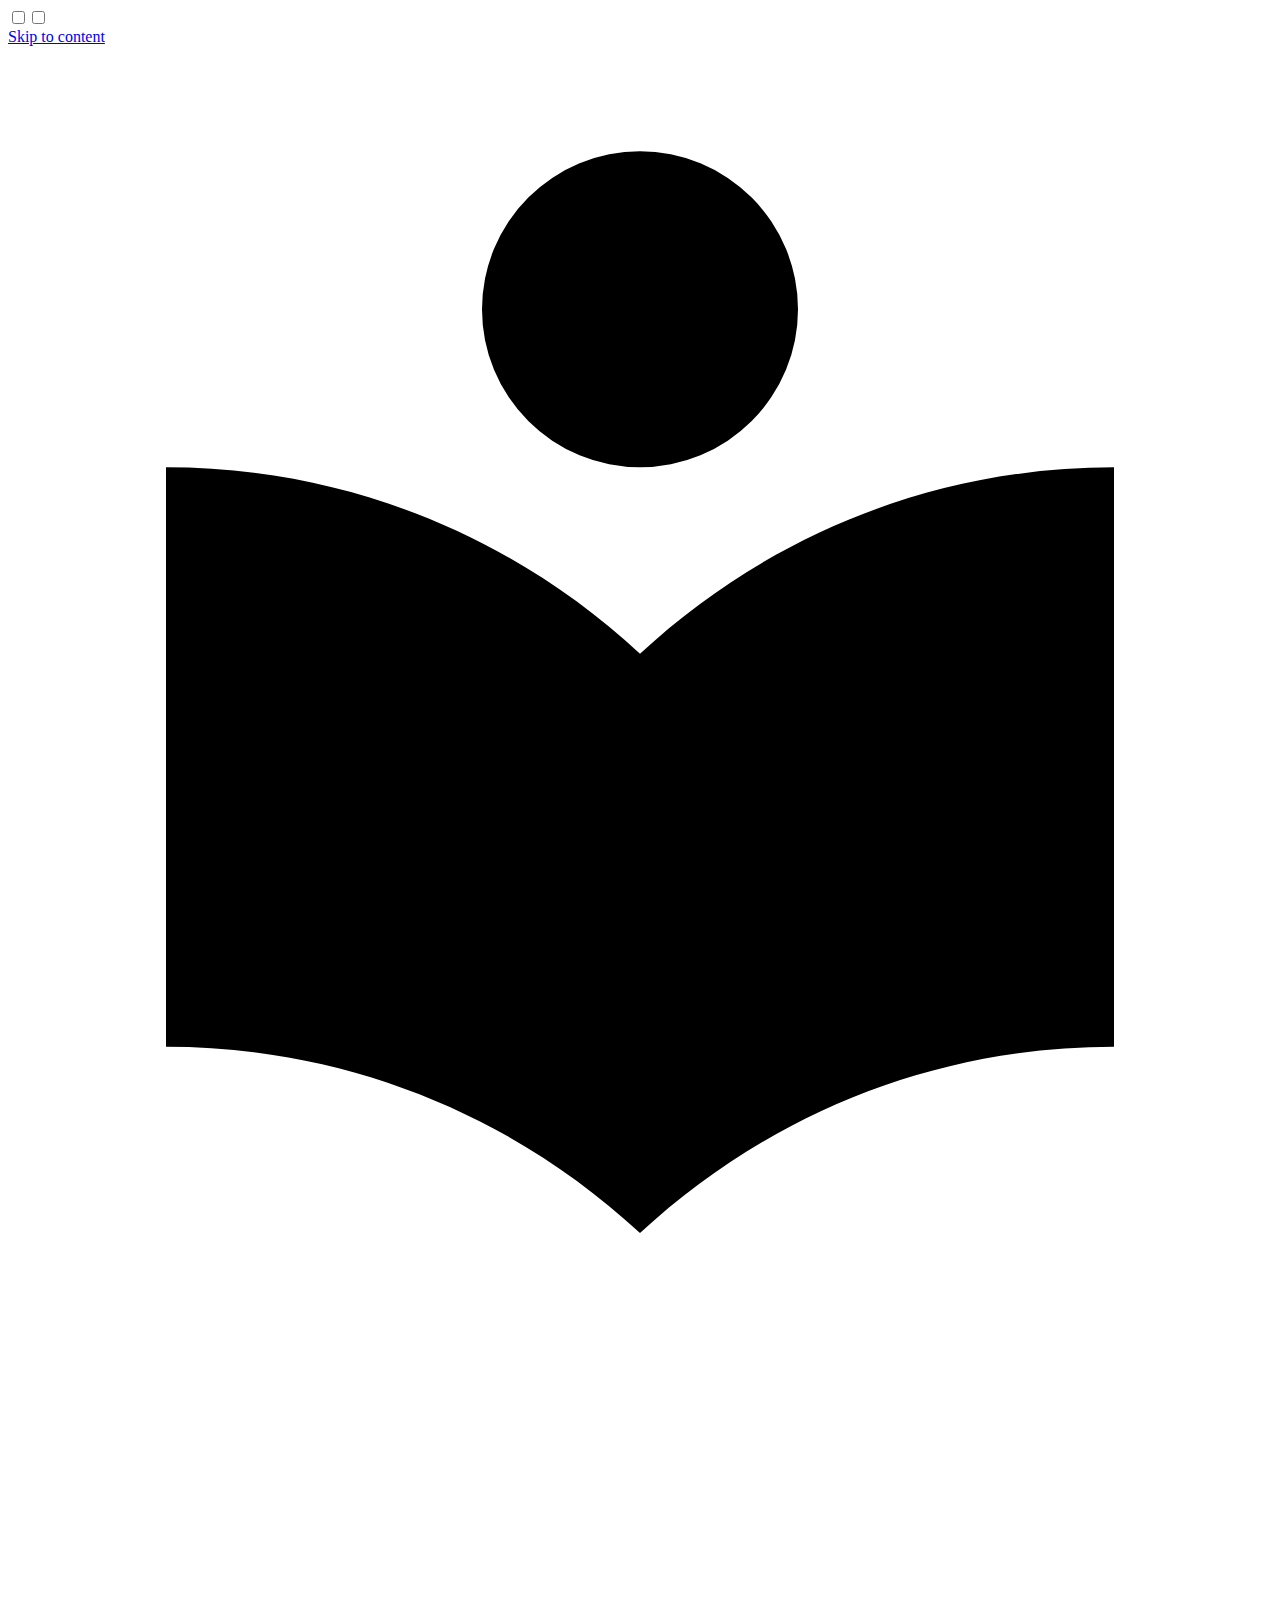
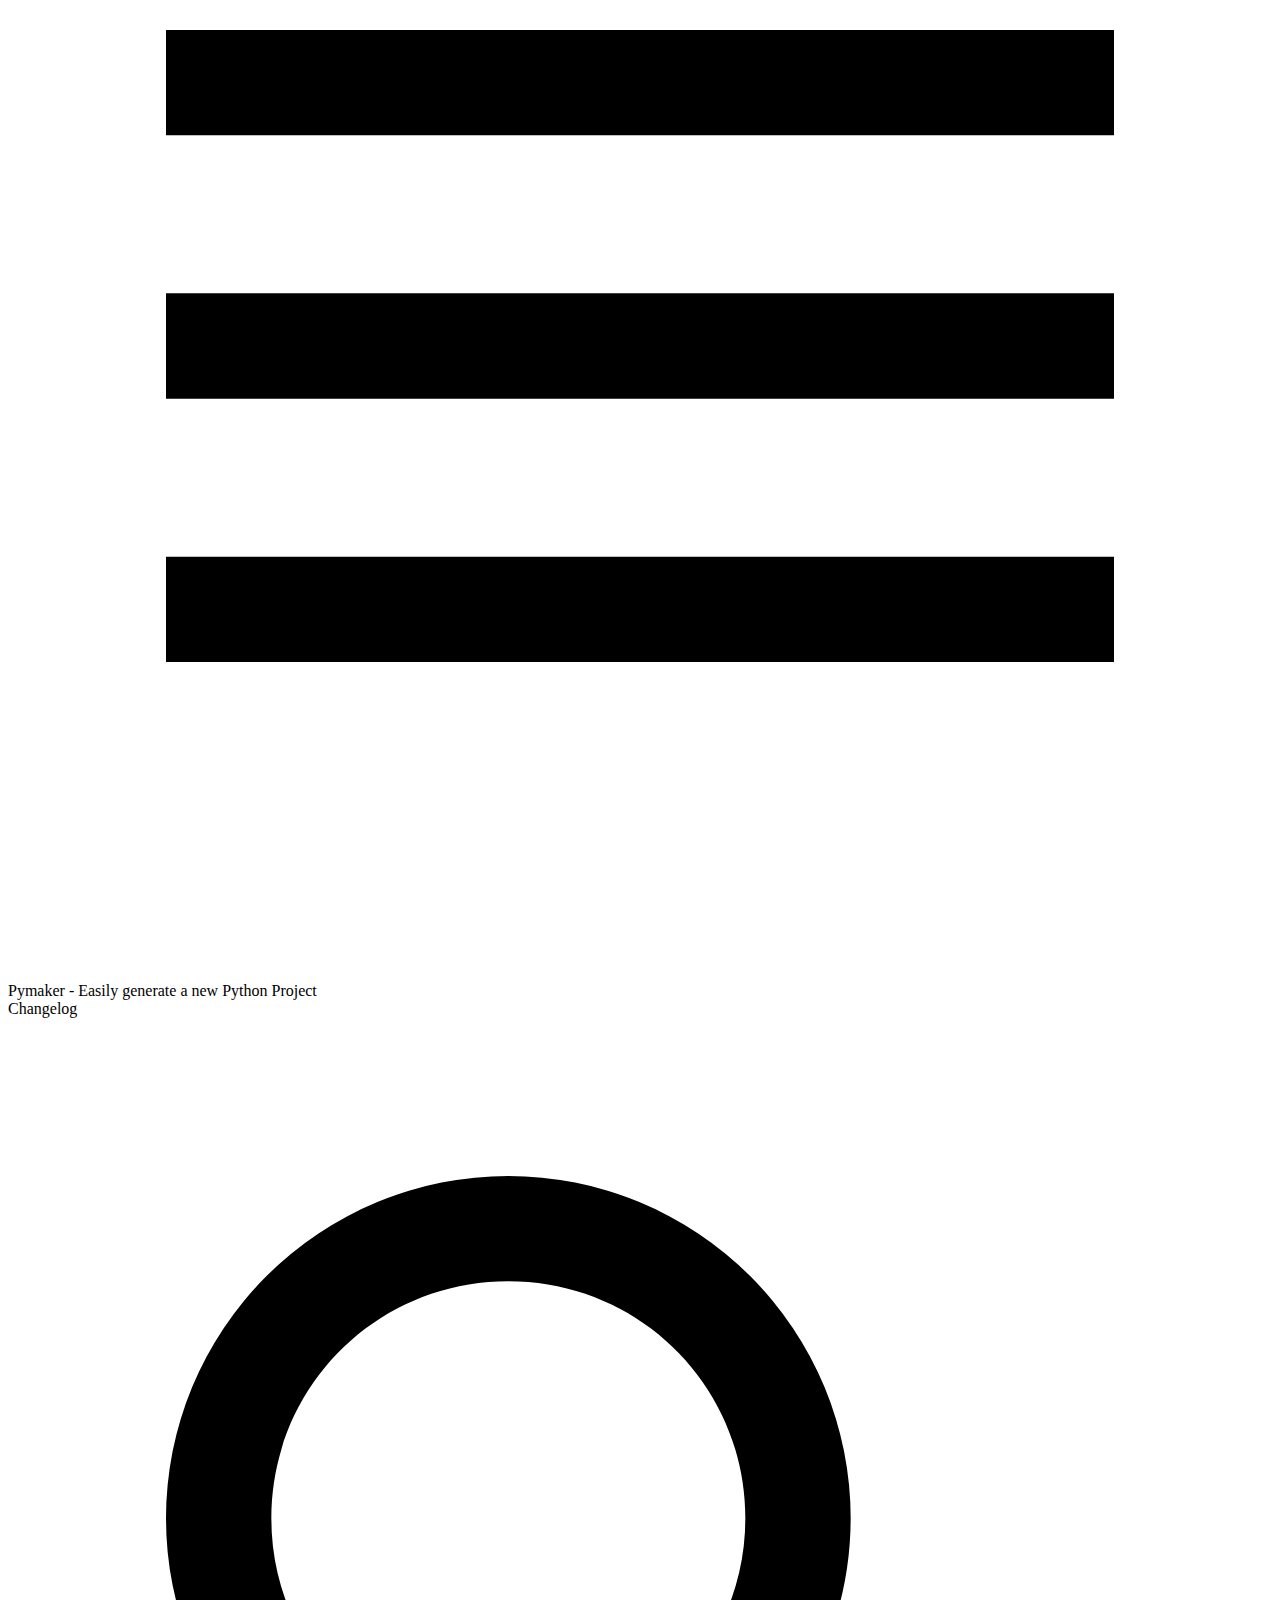
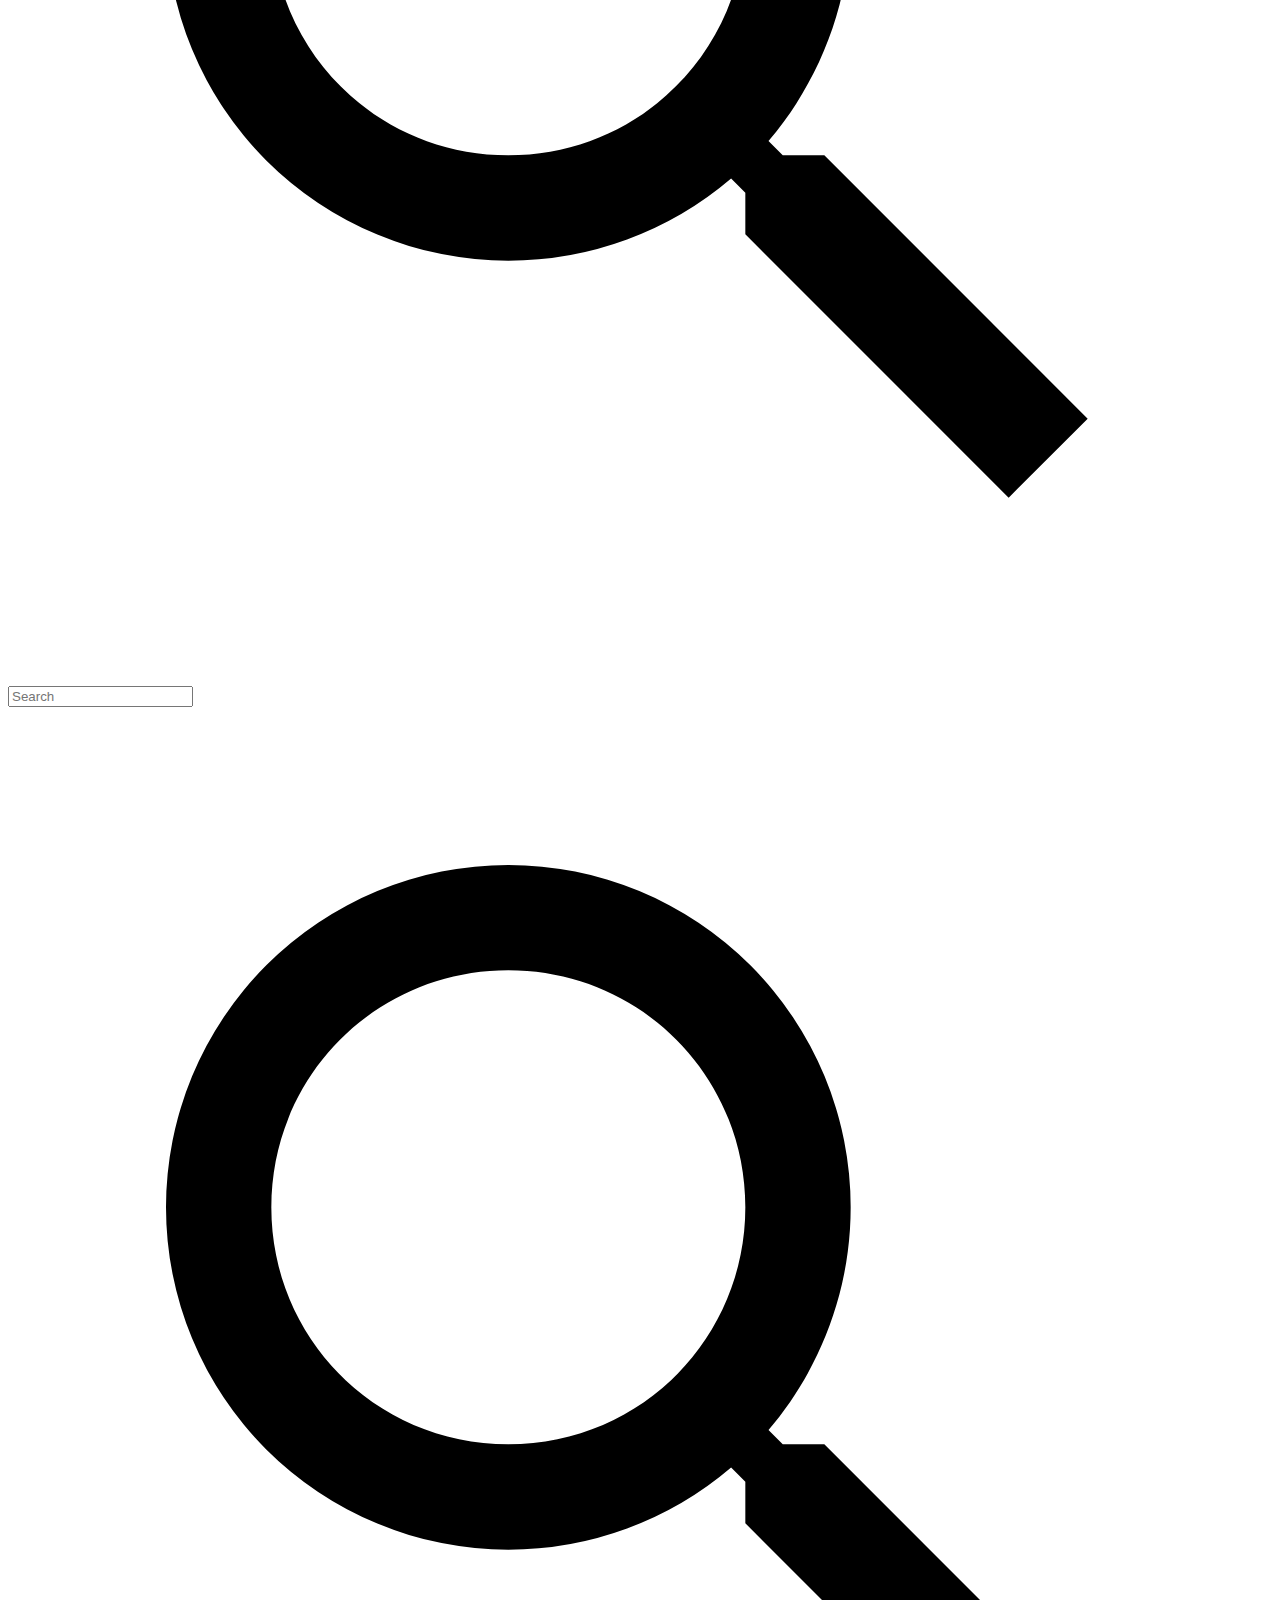
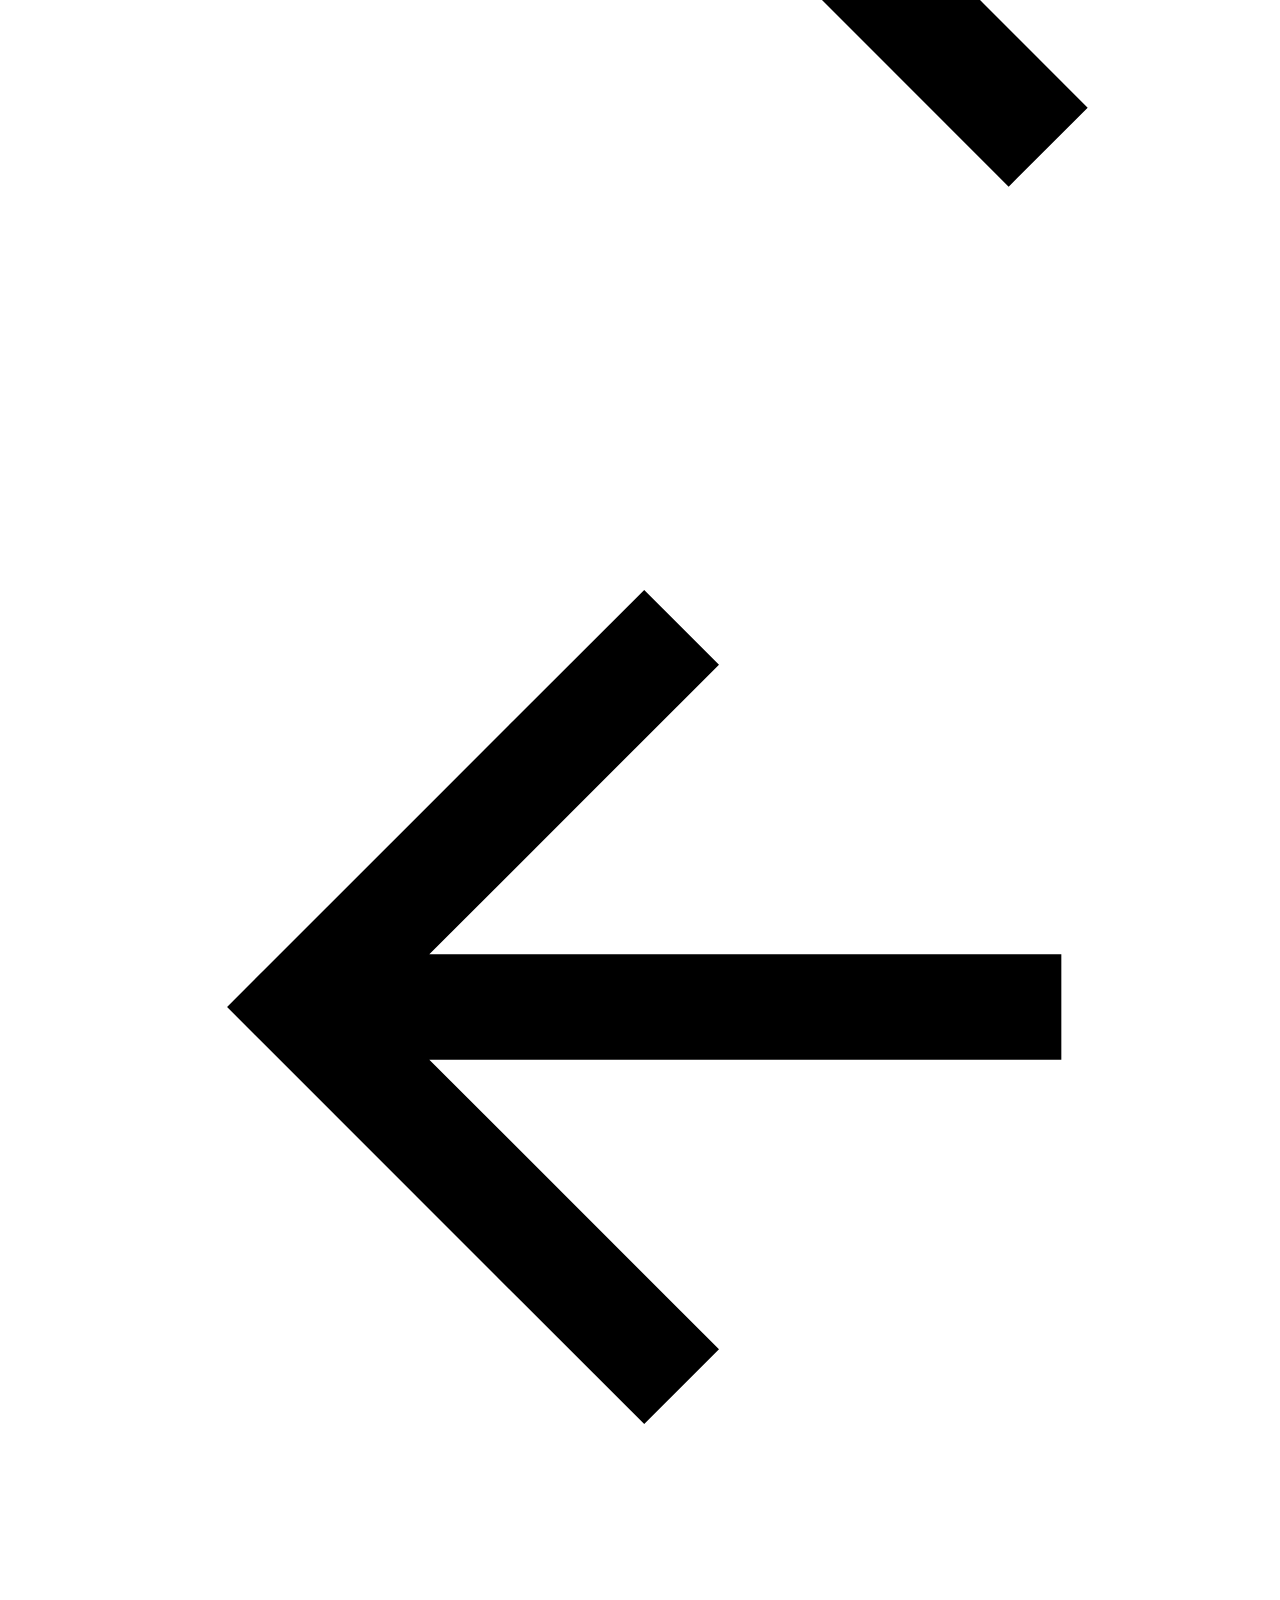
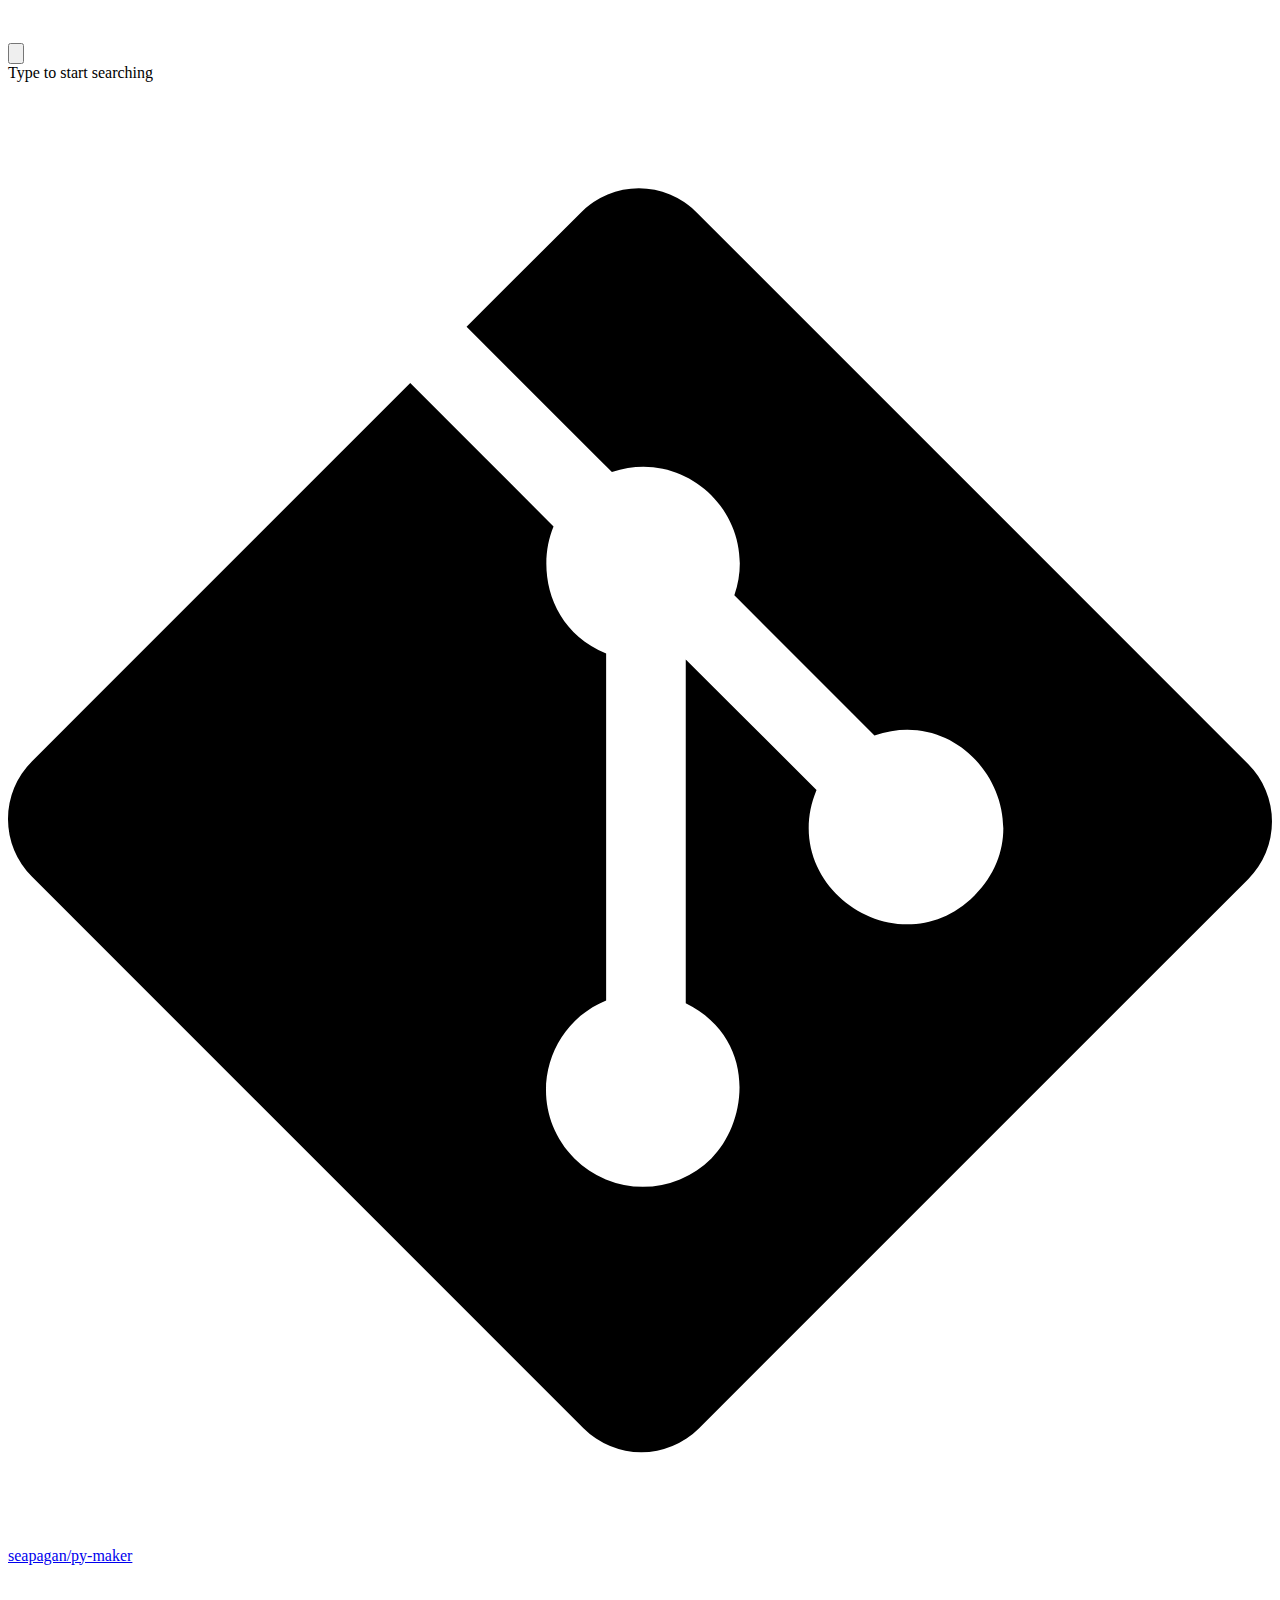
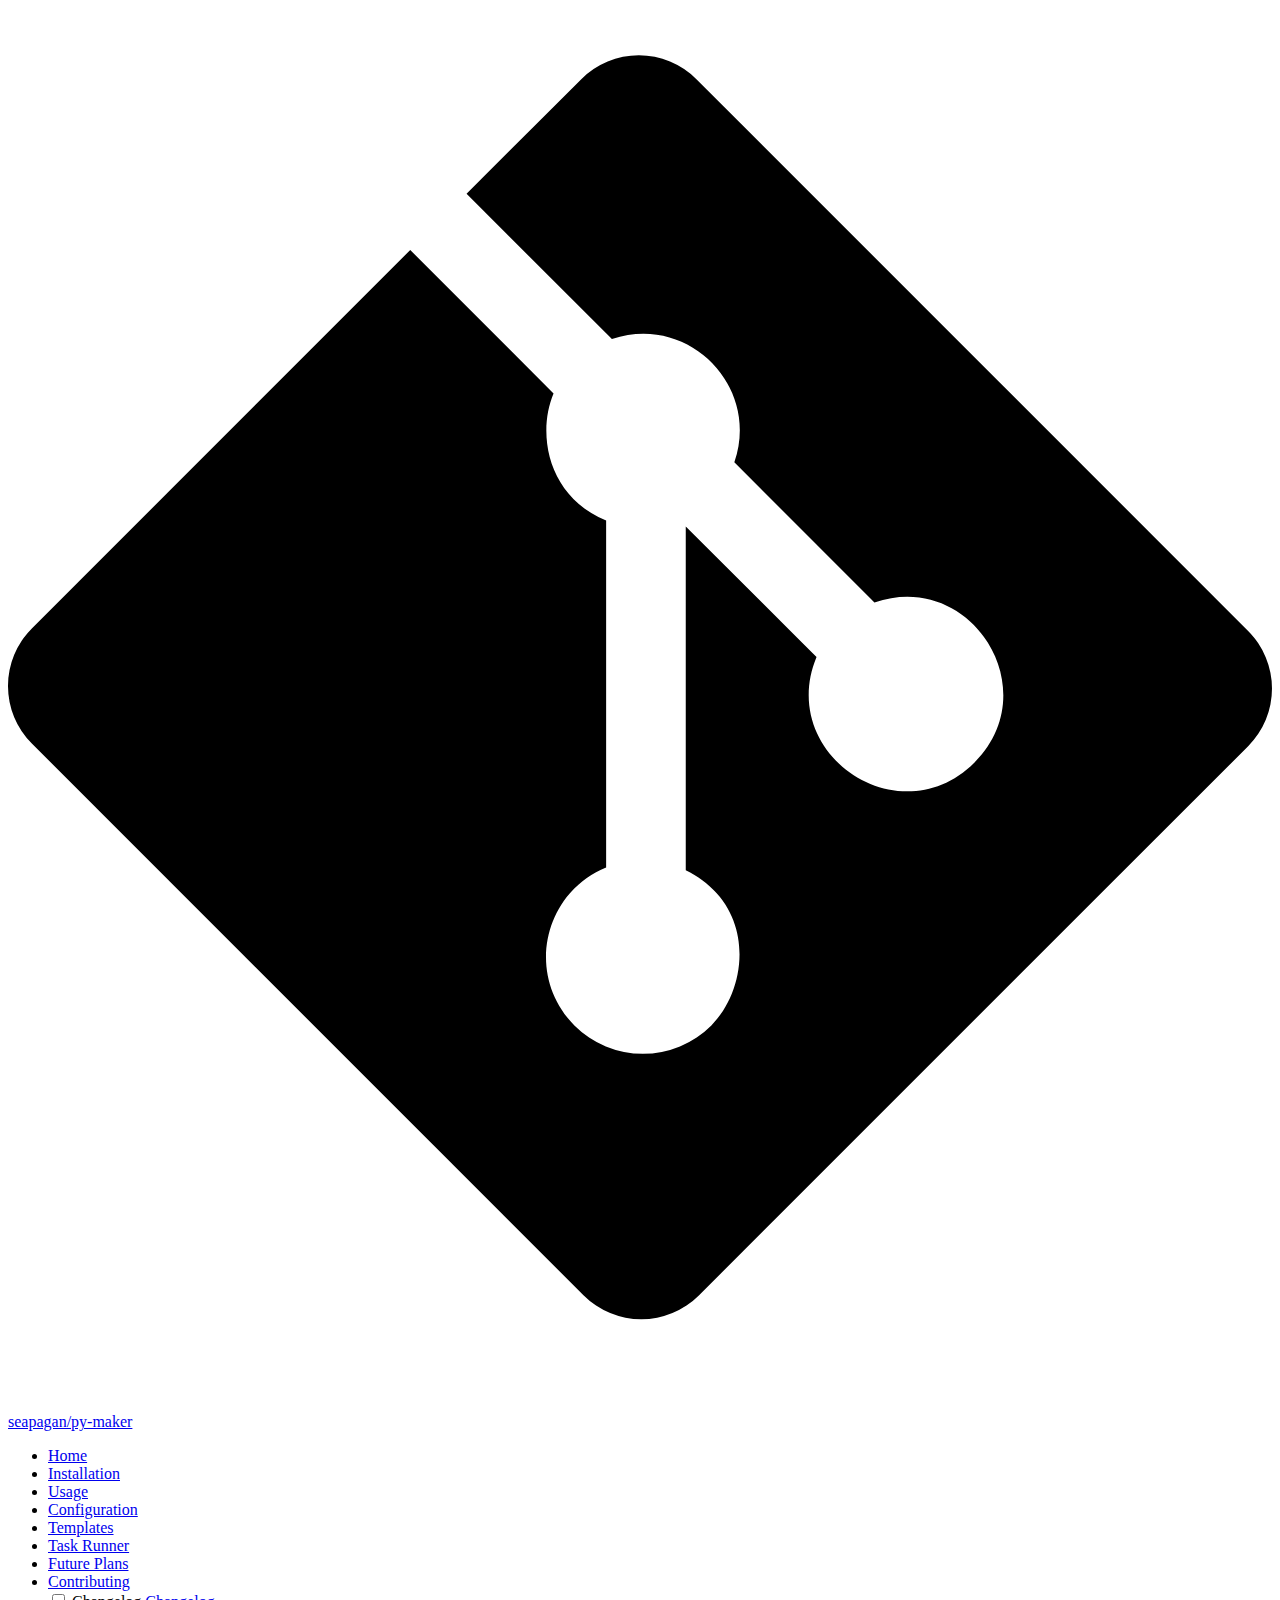
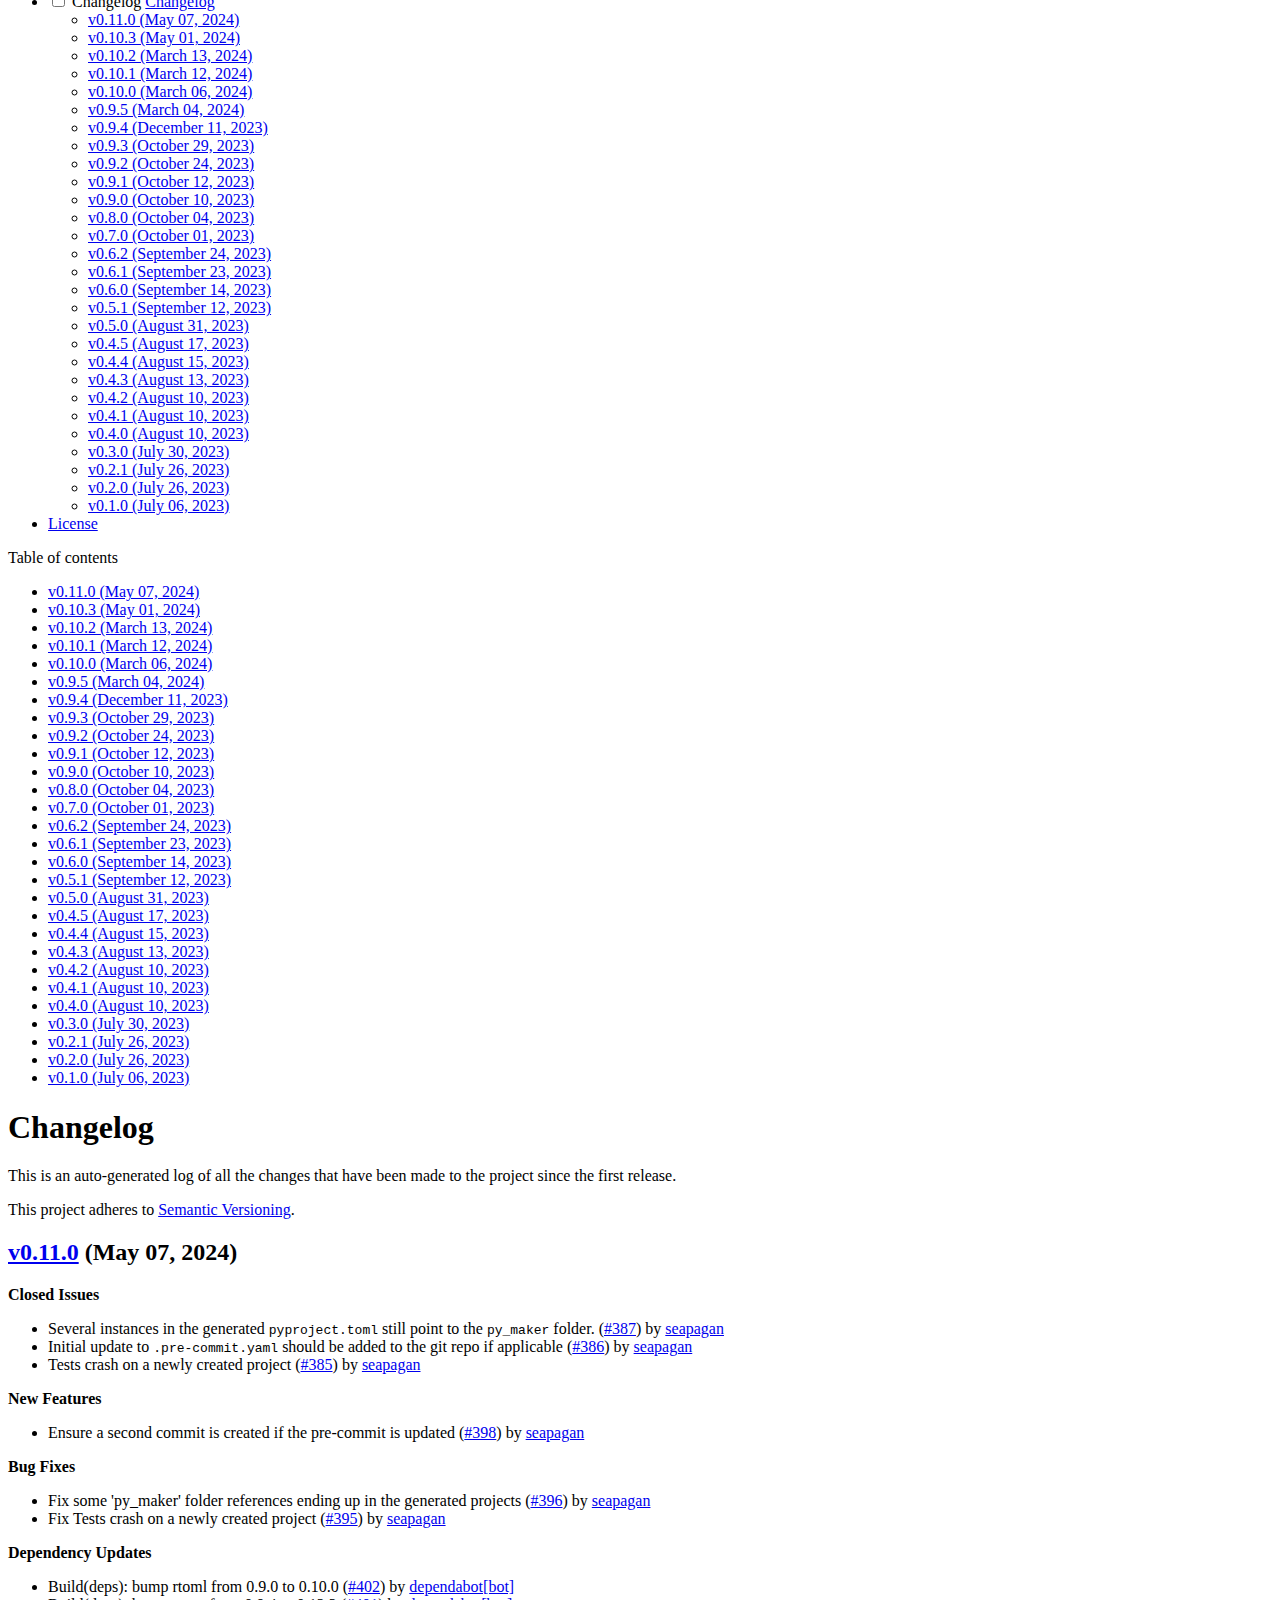
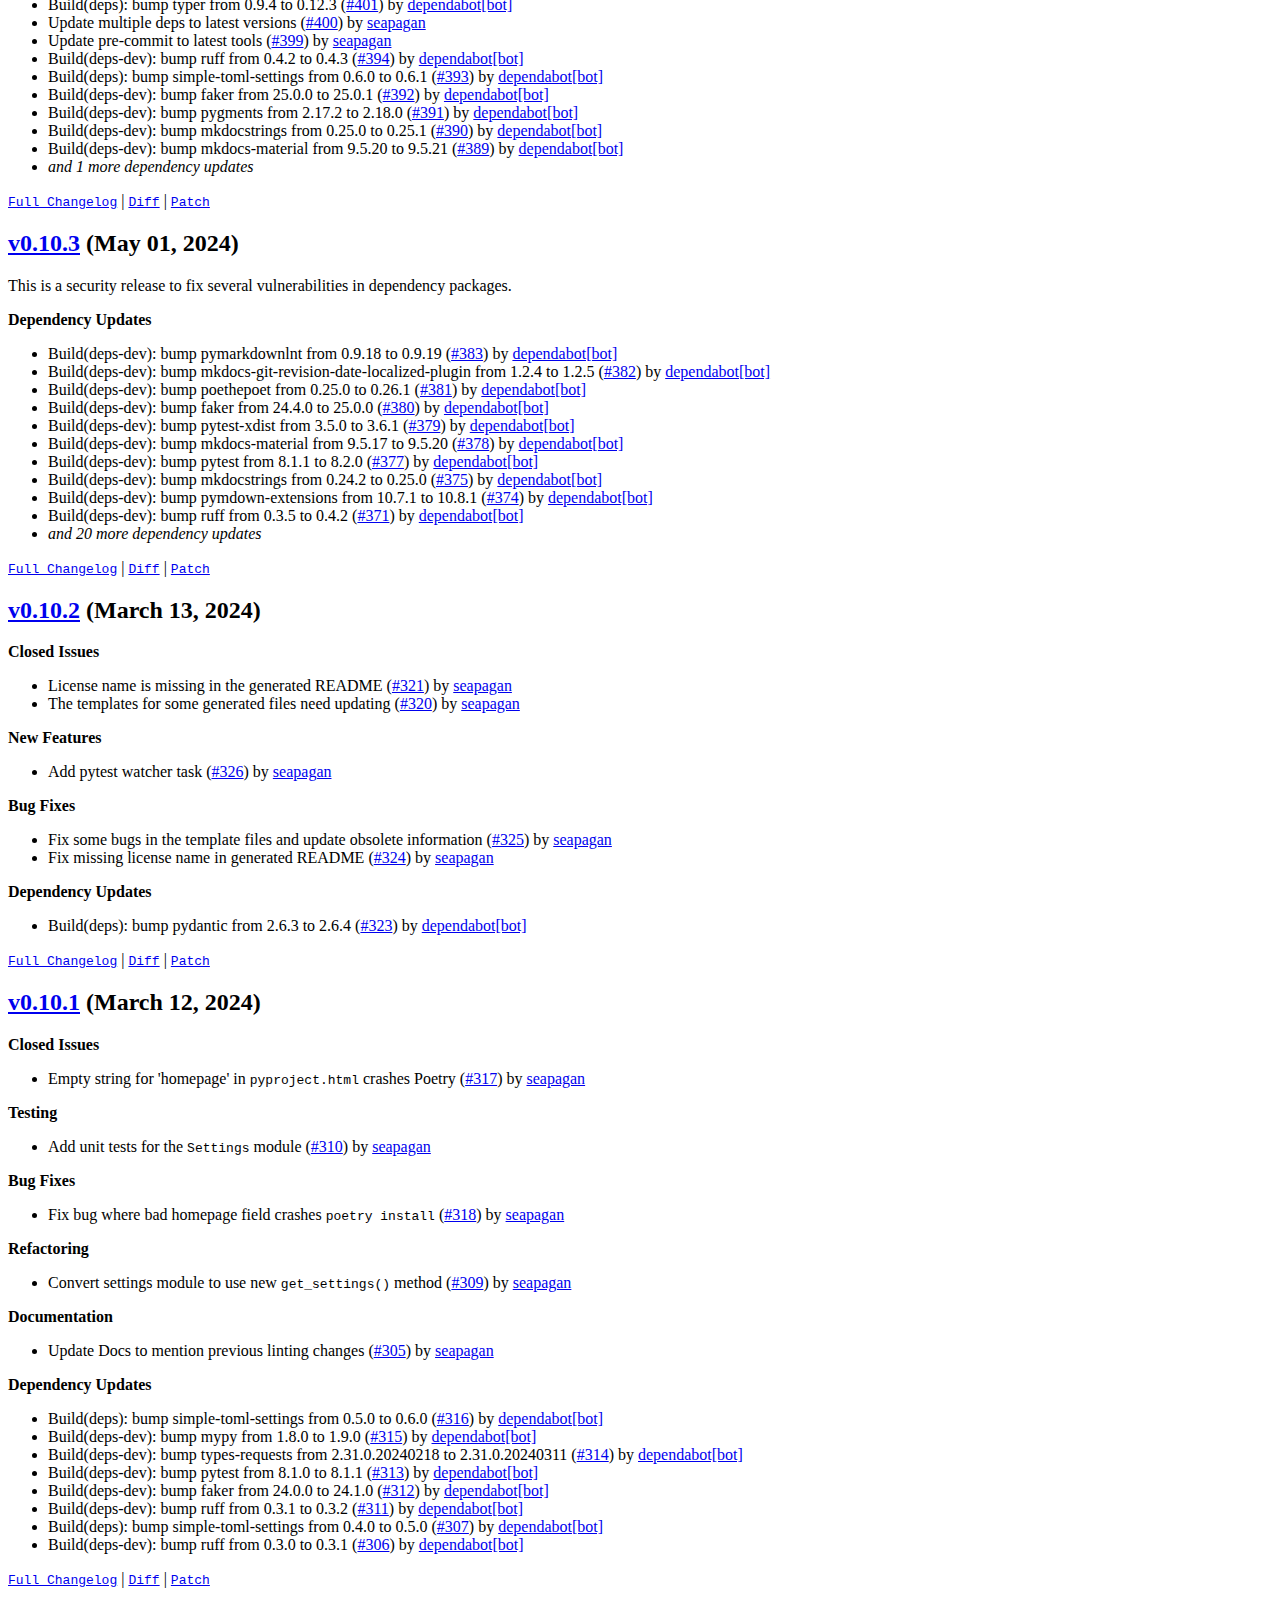
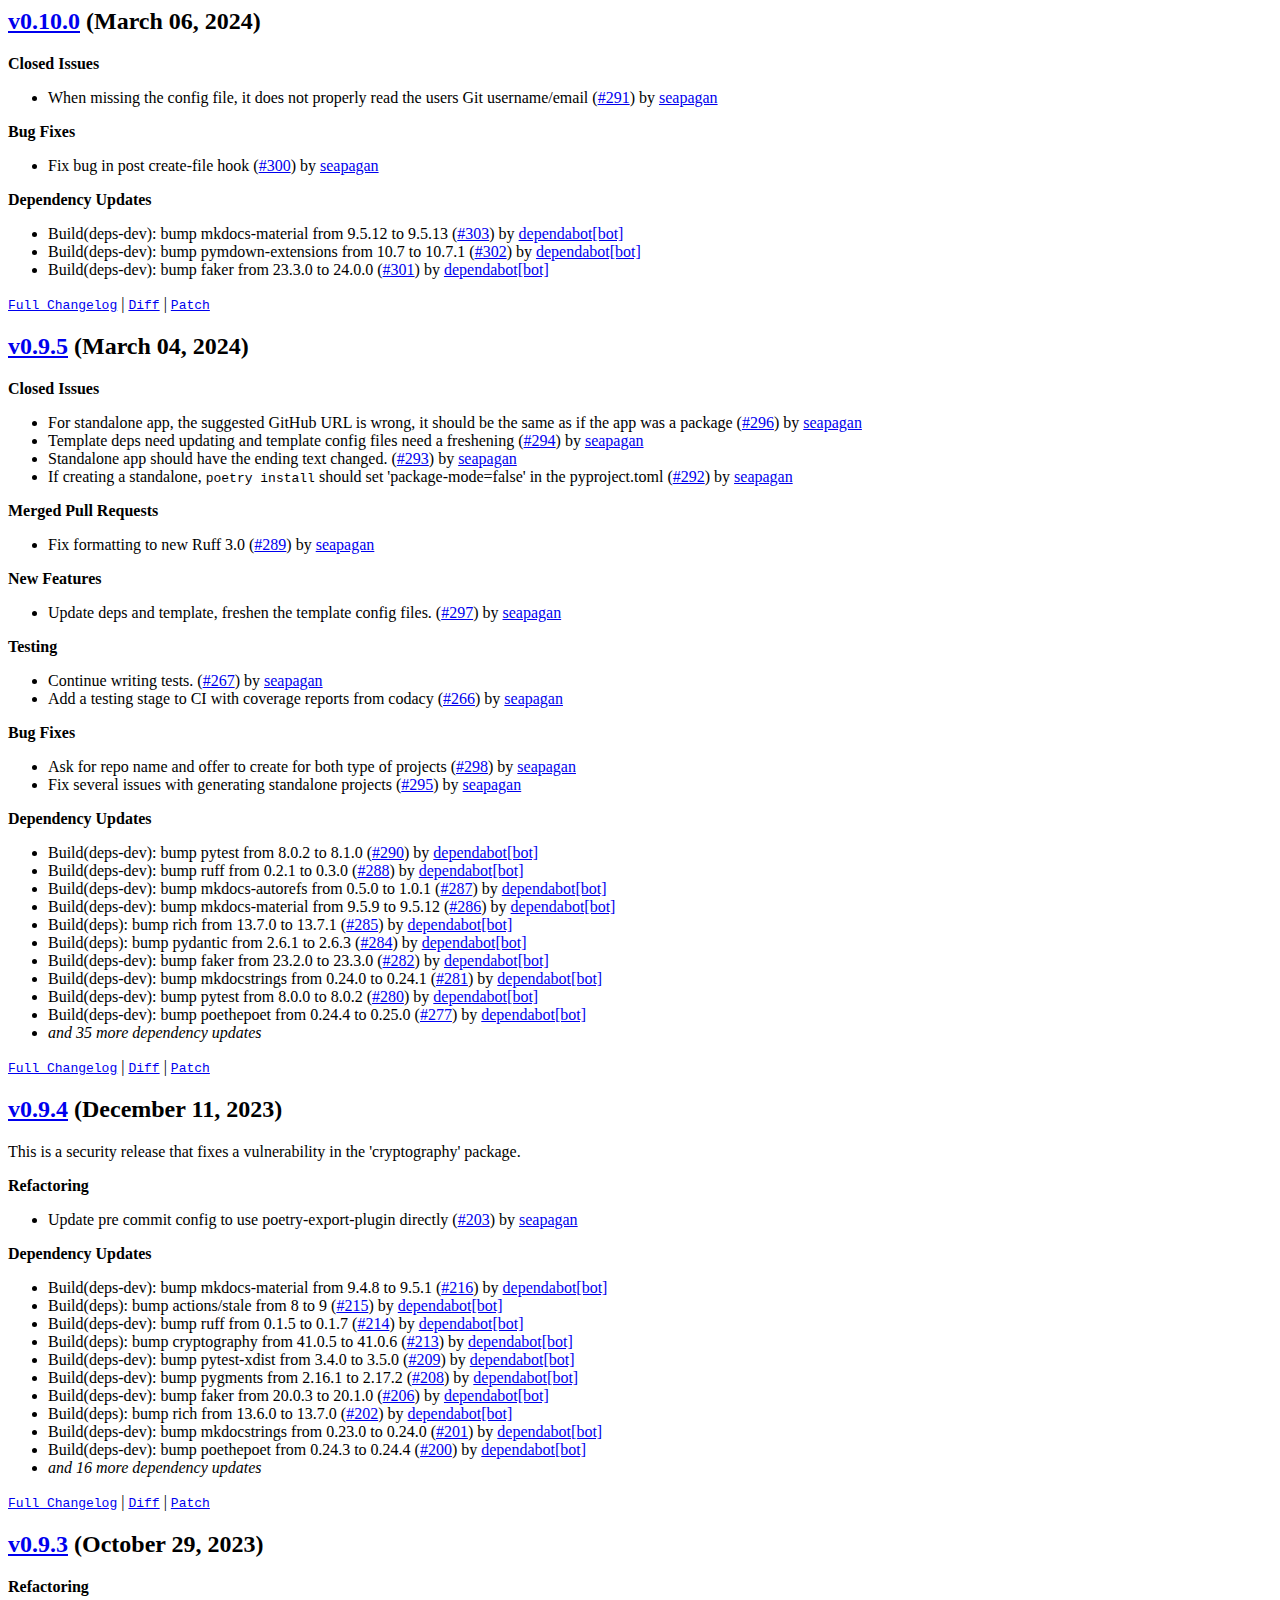
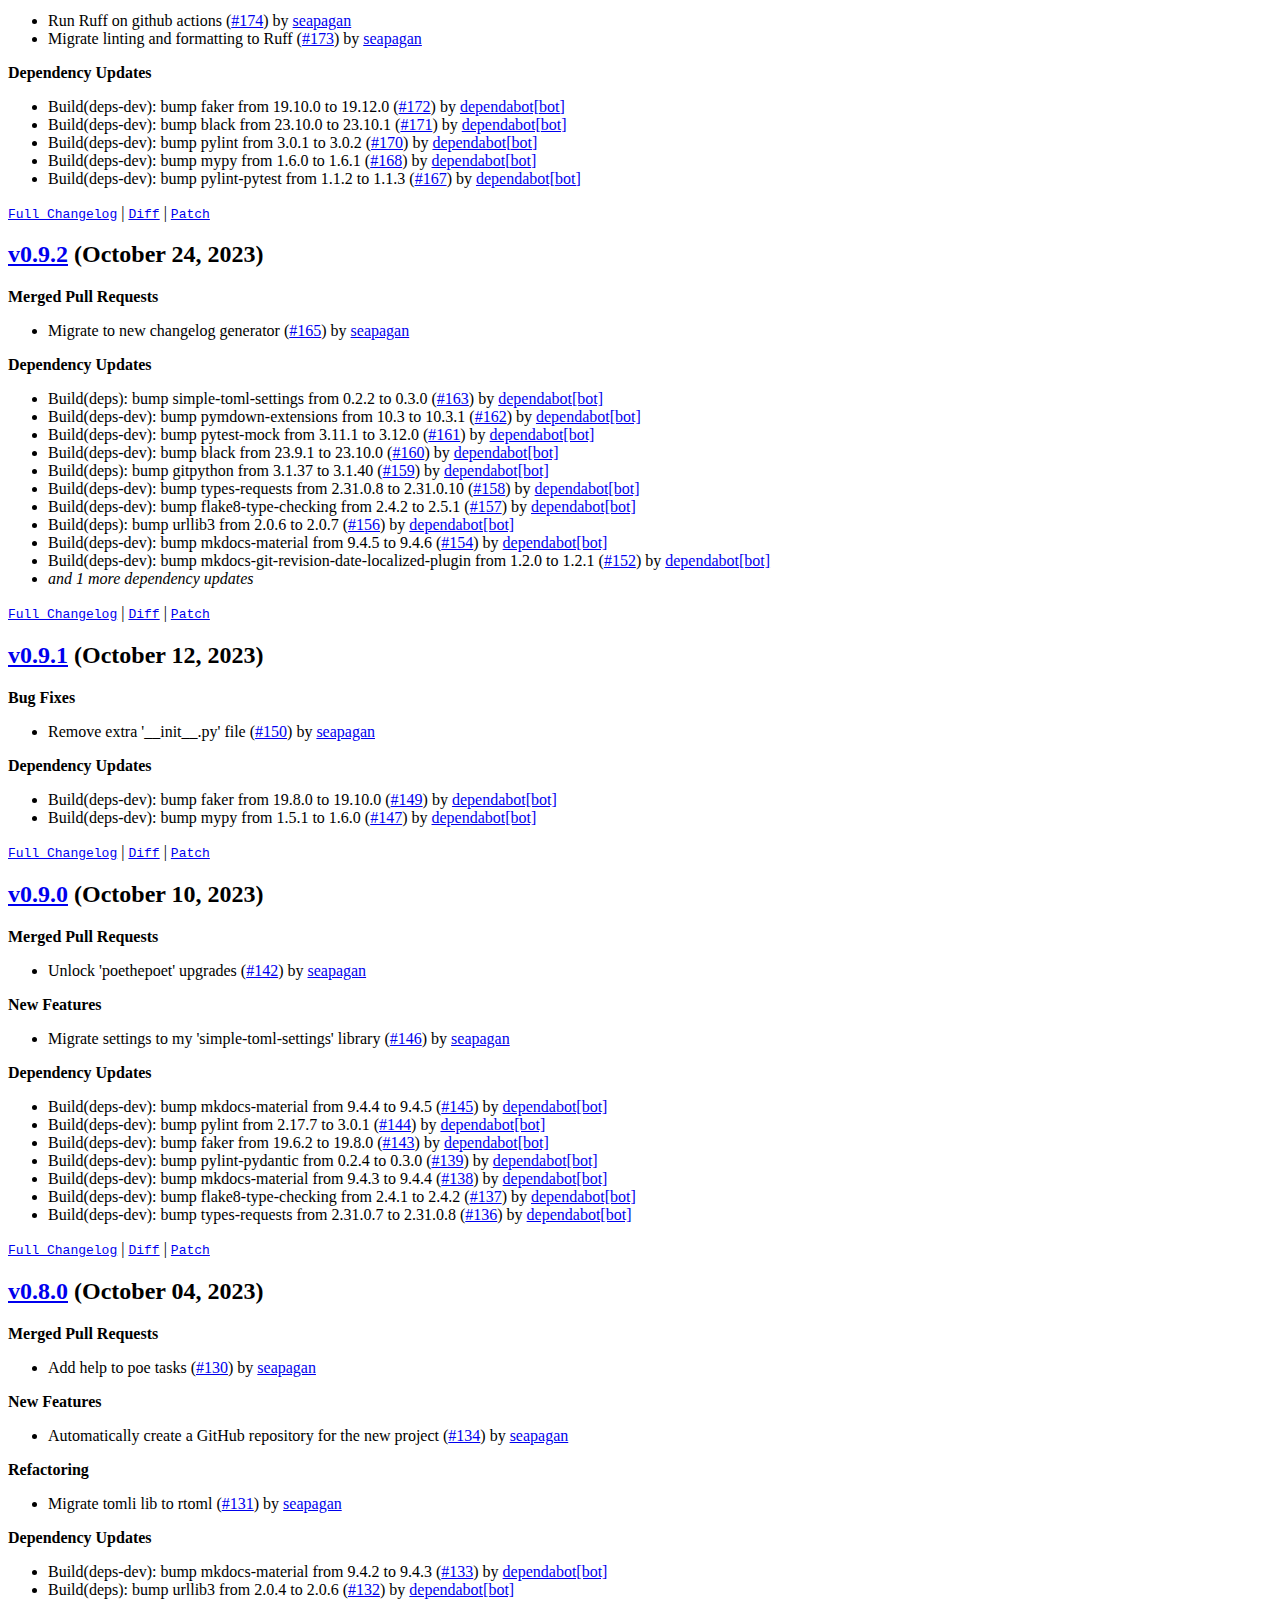
==== commit 727b6009: "Deployed 977165f with MkDocs version: 1.6.0" ====
--- a/changelog/index.html
+++ b/changelog/index.html
@@ -1 +1 @@
-<!doctype html><html lang=en class=no-js><head><meta charset=utf-8><meta name=viewport content="width=device-width,initial-scale=1"><link href=https://pymaker.seapagan.net/changelog/ rel=canonical><link href=../contributing/ rel=prev><link href=../license/ rel=next><link rel=icon href=../assets/images/favicon.png><meta name=generator content="mkdocs-1.5.3, mkdocs-material-9.5.13"><title>Changelog - Python Project Generation Tool</title><link rel=stylesheet href=../assets/stylesheets/main.7e359304.min.css><link rel=stylesheet href=../assets/stylesheets/palette.06af60db.min.css><link rel=preconnect href=https://fonts.gstatic.com crossorigin><link rel=stylesheet href="https://fonts.googleapis.com/css?family=Roboto:300,300i,400,400i,700,700i%7CRoboto+Mono:400,400i,700,700i&display=fallback"><style>:root{--md-text-font:"Roboto";--md-code-font:"Roboto Mono"}</style><link rel=stylesheet href=../assets/_mkdocstrings.css><link rel=stylesheet href=../css/extra.css><script>__md_scope=new URL("..",location),__md_hash=e=>[...e].reduce((e,_)=>(e<<5)-e+_.charCodeAt(0),0),__md_get=(e,_=localStorage,t=__md_scope)=>JSON.parse(_.getItem(t.pathname+"."+e)),__md_set=(e,_,t=localStorage,a=__md_scope)=>{try{t.setItem(a.pathname+"."+e,JSON.stringify(_))}catch(e){}}</script></head><body dir=ltr data-md-color-scheme=default data-md-color-primary=light-blue data-md-color-accent=blue><input class=md-toggle data-md-toggle=drawer type=checkbox id=__drawer autocomplete=off><input class=md-toggle data-md-toggle=search type=checkbox id=__search autocomplete=off><label class=md-overlay for=__drawer></label><div data-md-component=skip><a href=#changelog class=md-skip> Skip to content </a></div><div data-md-component=announce></div><header class="md-header md-header--shadow" data-md-component=header><nav class="md-header__inner md-grid" aria-label=Header><a href=.. title="Python Project Generation Tool" class="md-header__button md-logo" aria-label="Python Project Generation Tool" data-md-component=logo><svg xmlns=http://www.w3.org/2000/svg viewbox="0 0 24 24"><path d="M12 8a3 3 0 0 0 3-3 3 3 0 0 0-3-3 3 3 0 0 0-3 3 3 3 0 0 0 3 3m0 3.54C9.64 9.35 6.5 8 3 8v11c3.5 0 6.64 1.35 9 3.54 2.36-2.19 5.5-3.54 9-3.54V8c-3.5 0-6.64 1.35-9 3.54Z"/></svg></a><label class="md-header__button md-icon" for=__drawer><svg xmlns=http://www.w3.org/2000/svg viewbox="0 0 24 24"><path d="M3 6h18v2H3V6m0 5h18v2H3v-2m0 5h18v2H3v-2Z"/></svg></label><div class=md-header__title data-md-component=header-title><div class=md-header__ellipsis><div class=md-header__topic><span class=md-ellipsis> Python Project Generation Tool </span></div><div class=md-header__topic data-md-component=header-topic><span class=md-ellipsis> Changelog </span></div></div></div><label class="md-header__button md-icon" for=__search><svg xmlns=http://www.w3.org/2000/svg viewbox="0 0 24 24"><path d="M9.5 3A6.5 6.5 0 0 1 16 9.5c0 1.61-.59 3.09-1.56 4.23l.27.27h.79l5 5-1.5 1.5-5-5v-.79l-.27-.27A6.516 6.516 0 0 1 9.5 16 6.5 6.5 0 0 1 3 9.5 6.5 6.5 0 0 1 9.5 3m0 2C7 5 5 7 5 9.5S7 14 9.5 14 14 12 14 9.5 12 5 9.5 5Z"/></svg></label><div class=md-search data-md-component=search role=dialog><label class=md-search__overlay for=__search></label><div class=md-search__inner role=search><form class=md-search__form name=search><input type=text class=md-search__input name=query aria-label=Search placeholder=Search autocapitalize=off autocorrect=off autocomplete=off spellcheck=false data-md-component=search-query required><label class="md-search__icon md-icon" for=__search><svg xmlns=http://www.w3.org/2000/svg viewbox="0 0 24 24"><path d="M9.5 3A6.5 6.5 0 0 1 16 9.5c0 1.61-.59 3.09-1.56 4.23l.27.27h.79l5 5-1.5 1.5-5-5v-.79l-.27-.27A6.516 6.516 0 0 1 9.5 16 6.5 6.5 0 0 1 3 9.5 6.5 6.5 0 0 1 9.5 3m0 2C7 5 5 7 5 9.5S7 14 9.5 14 14 12 14 9.5 12 5 9.5 5Z"/></svg><svg xmlns=http://www.w3.org/2000/svg viewbox="0 0 24 24"><path d="M20 11v2H8l5.5 5.5-1.42 1.42L4.16 12l7.92-7.92L13.5 5.5 8 11h12Z"/></svg></label><nav class=md-search__options aria-label=Search><button type=reset class="md-search__icon md-icon" title=Clear aria-label=Clear tabindex=-1><svg xmlns=http://www.w3.org/2000/svg viewbox="0 0 24 24"><path d="M19 6.41 17.59 5 12 10.59 6.41 5 5 6.41 10.59 12 5 17.59 6.41 19 12 13.41 17.59 19 19 17.59 13.41 12 19 6.41Z"/></svg></button></nav></form><div class=md-search__output><div class=md-search__scrollwrap data-md-scrollfix><div class=md-search-result data-md-component=search-result><div class=md-search-result__meta> Initializing search </div><ol class=md-search-result__list role=presentation></ol></div></div></div></div></div><div class=md-header__source><a href=https://github.com/seapagan/py-maker title="Go to repository" class=md-source data-md-component=source><div class="md-source__icon md-icon"><svg xmlns=http://www.w3.org/2000/svg viewbox="0 0 448 512"><!-- Font Awesome Free 6.5.1 by @fontawesome - https://fontawesome.com License - https://fontawesome.com/license/free (Icons: CC BY 4.0, Fonts: SIL OFL 1.1, Code: MIT License) Copyright 2023 Fonticons, Inc.--><path d="M439.55 236.05 244 40.45a28.87 28.87 0 0 0-40.81 0l-40.66 40.63 51.52 51.52c27.06-9.14 52.68 16.77 43.39 43.68l49.66 49.66c34.23-11.8 61.18 31 35.47 56.69-26.49 26.49-70.21-2.87-56-37.34L240.22 199v121.85c25.3 12.54 22.26 41.85 9.08 55a34.34 34.34 0 0 1-48.55 0c-17.57-17.6-11.07-46.91 11.25-56v-123c-20.8-8.51-24.6-30.74-18.64-45L142.57 101 8.45 235.14a28.86 28.86 0 0 0 0 40.81l195.61 195.6a28.86 28.86 0 0 0 40.8 0l194.69-194.69a28.86 28.86 0 0 0 0-40.81z"/></svg></div><div class=md-source__repository> seapagan/py-maker </div></a></div></nav></header><div class=md-container data-md-component=container><main class=md-main data-md-component=main><div class="md-main__inner md-grid"><div class="md-sidebar md-sidebar--primary" data-md-component=sidebar data-md-type=navigation><div class=md-sidebar__scrollwrap><div class=md-sidebar__inner><nav class="md-nav md-nav--primary" aria-label=Navigation data-md-level=0><label class=md-nav__title for=__drawer><a href=.. title="Python Project Generation Tool" class="md-nav__button md-logo" aria-label="Python Project Generation Tool" data-md-component=logo><svg xmlns=http://www.w3.org/2000/svg viewbox="0 0 24 24"><path d="M12 8a3 3 0 0 0 3-3 3 3 0 0 0-3-3 3 3 0 0 0-3 3 3 3 0 0 0 3 3m0 3.54C9.64 9.35 6.5 8 3 8v11c3.5 0 6.64 1.35 9 3.54 2.36-2.19 5.5-3.54 9-3.54V8c-3.5 0-6.64 1.35-9 3.54Z"/></svg></a> Python Project Generation Tool </label><div class=md-nav__source><a href=https://github.com/seapagan/py-maker title="Go to repository" class=md-source data-md-component=source><div class="md-source__icon md-icon"><svg xmlns=http://www.w3.org/2000/svg viewbox="0 0 448 512"><!-- Font Awesome Free 6.5.1 by @fontawesome - https://fontawesome.com License - https://fontawesome.com/license/free (Icons: CC BY 4.0, Fonts: SIL OFL 1.1, Code: MIT License) Copyright 2023 Fonticons, Inc.--><path d="M439.55 236.05 244 40.45a28.87 28.87 0 0 0-40.81 0l-40.66 40.63 51.52 51.52c27.06-9.14 52.68 16.77 43.39 43.68l49.66 49.66c34.23-11.8 61.18 31 35.47 56.69-26.49 26.49-70.21-2.87-56-37.34L240.22 199v121.85c25.3 12.54 22.26 41.85 9.08 55a34.34 34.34 0 0 1-48.55 0c-17.57-17.6-11.07-46.91 11.25-56v-123c-20.8-8.51-24.6-30.74-18.64-45L142.57 101 8.45 235.14a28.86 28.86 0 0 0 0 40.81l195.61 195.6a28.86 28.86 0 0 0 40.8 0l194.69-194.69a28.86 28.86 0 0 0 0-40.81z"/></svg></div><div class=md-source__repository> seapagan/py-maker </div></a></div><ul class=md-nav__list data-md-scrollfix><li class=md-nav__item><a href=.. class=md-nav__link><span class=md-ellipsis> Home </span></a></li><li class=md-nav__item><a href=../installation/ class=md-nav__link><span class=md-ellipsis> Installation </span></a></li><li class=md-nav__item><a href=../usage/ class=md-nav__link><span class=md-ellipsis> Usage </span></a></li><li class=md-nav__item><a href=../configuration/ class=md-nav__link><span class=md-ellipsis> Configuration </span></a></li><li class="md-nav__item md-nav__item--pruned md-nav__item--nested"><a href=../template/internal/ class=md-nav__link><span class=md-ellipsis> Templates </span><span class="md-nav__icon md-icon"></span></a></li><li class=md-nav__item><a href=../tasks/ class=md-nav__link><span class=md-ellipsis> Task Runner </span></a></li><li class=md-nav__item><a href=../future-plans/ class=md-nav__link><span class=md-ellipsis> Future Plans </span></a></li><li class=md-nav__item><a href=../contributing/ class=md-nav__link><span class=md-ellipsis> Contributing </span></a></li><li class="md-nav__item md-nav__item--active"><input class="md-nav__toggle md-toggle" type=checkbox id=__toc><label class="md-nav__link md-nav__link--active" for=__toc><span class=md-ellipsis> Changelog </span><span class="md-nav__icon md-icon"></span></label><a href=./ class="md-nav__link md-nav__link--active"><span class=md-ellipsis> Changelog </span></a><nav class="md-nav md-nav--secondary" aria-label="Table of contents"><label class=md-nav__title for=__toc><span class="md-nav__icon md-icon"></span> Table of contents </label><ul class=md-nav__list data-md-component=toc data-md-scrollfix><li class=md-nav__item><a href=#v0102-march-13-2024 class=md-nav__link><span class=md-ellipsis> v0.10.2 (March 13, 2024) </span></a></li><li class=md-nav__item><a href=#v0101-march-12-2024 class=md-nav__link><span class=md-ellipsis> v0.10.1 (March 12, 2024) </span></a></li><li class=md-nav__item><a href=#v0100-march-06-2024 class=md-nav__link><span class=md-ellipsis> v0.10.0 (March 06, 2024) </span></a></li><li class=md-nav__item><a href=#v095-march-04-2024 class=md-nav__link><span class=md-ellipsis> v0.9.5 (March 04, 2024) </span></a></li><li class=md-nav__item><a href=#v094-december-11-2023 class=md-nav__link><span class=md-ellipsis> v0.9.4 (December 11, 2023) </span></a></li><li class=md-nav__item><a href=#v093-october-29-2023 class=md-nav__link><span class=md-ellipsis> v0.9.3 (October 29, 2023) </span></a></li><li class=md-nav__item><a href=#v092-october-24-2023 class=md-nav__link><span class=md-ellipsis> v0.9.2 (October 24, 2023) </span></a></li><li class=md-nav__item><a href=#v091-october-12-2023 class=md-nav__link><span class=md-ellipsis> v0.9.1 (October 12, 2023) </span></a></li><li class=md-nav__item><a href=#v090-october-10-2023 class=md-nav__link><span class=md-ellipsis> v0.9.0 (October 10, 2023) </span></a></li><li class=md-nav__item><a href=#v080-october-04-2023 class=md-nav__link><span class=md-ellipsis> v0.8.0 (October 04, 2023) </span></a></li><li class=md-nav__item><a href=#v070-october-01-2023 class=md-nav__link><span class=md-ellipsis> v0.7.0 (October 01, 2023) </span></a></li><li class=md-nav__item><a href=#v062-september-24-2023 class=md-nav__link><span class=md-ellipsis> v0.6.2 (September 24, 2023) </span></a></li><li class=md-nav__item><a href=#v061-september-23-2023 class=md-nav__link><span class=md-ellipsis> v0.6.1 (September 23, 2023) </span></a></li><li class=md-nav__item><a href=#v060-september-14-2023 class=md-nav__link><span class=md-ellipsis> v0.6.0 (September 14, 2023) </span></a></li><li class=md-nav__item><a href=#v051-september-12-2023 class=md-nav__link><span class=md-ellipsis> v0.5.1 (September 12, 2023) </span></a></li><li class=md-nav__item><a href=#v050-august-31-2023 class=md-nav__link><span class=md-ellipsis> v0.5.0 (August 31, 2023) </span></a></li><li class=md-nav__item><a href=#v045-august-17-2023 class=md-nav__link><span class=md-ellipsis> v0.4.5 (August 17, 2023) </span></a></li><li class=md-nav__item><a href=#v044-august-15-2023 class=md-nav__link><span class=md-ellipsis> v0.4.4 (August 15, 2023) </span></a></li><li class=md-nav__item><a href=#v043-august-13-2023 class=md-nav__link><span class=md-ellipsis> v0.4.3 (August 13, 2023) </span></a></li><li class=md-nav__item><a href=#v042-august-10-2023 class=md-nav__link><span class=md-ellipsis> v0.4.2 (August 10, 2023) </span></a></li><li class=md-nav__item><a href=#v041-august-10-2023 class=md-nav__link><span class=md-ellipsis> v0.4.1 (August 10, 2023) </span></a></li><li class=md-nav__item><a href=#v040-august-10-2023 class=md-nav__link><span class=md-ellipsis> v0.4.0 (August 10, 2023) </span></a></li><li class=md-nav__item><a href=#v030-july-30-2023 class=md-nav__link><span class=md-ellipsis> v0.3.0 (July 30, 2023) </span></a></li><li class=md-nav__item><a href=#v021-july-26-2023 class=md-nav__link><span class=md-ellipsis> v0.2.1 (July 26, 2023) </span></a></li><li class=md-nav__item><a href=#v020-july-26-2023 class=md-nav__link><span class=md-ellipsis> v0.2.0 (July 26, 2023) </span></a></li><li class=md-nav__item><a href=#v010-july-06-2023 class=md-nav__link><span class=md-ellipsis> v0.1.0 (July 06, 2023) </span></a></li></ul></nav></li><li class=md-nav__item><a href=../license/ class=md-nav__link><span class=md-ellipsis> License </span></a></li></ul></nav></div></div></div><div class="md-sidebar md-sidebar--secondary" data-md-component=sidebar data-md-type=toc><div class=md-sidebar__scrollwrap><div class=md-sidebar__inner><nav class="md-nav md-nav--secondary" aria-label="Table of contents"><label class=md-nav__title for=__toc><span class="md-nav__icon md-icon"></span> Table of contents </label><ul class=md-nav__list data-md-component=toc data-md-scrollfix><li class=md-nav__item><a href=#v0102-march-13-2024 class=md-nav__link><span class=md-ellipsis> v0.10.2 (March 13, 2024) </span></a></li><li class=md-nav__item><a href=#v0101-march-12-2024 class=md-nav__link><span class=md-ellipsis> v0.10.1 (March 12, 2024) </span></a></li><li class=md-nav__item><a href=#v0100-march-06-2024 class=md-nav__link><span class=md-ellipsis> v0.10.0 (March 06, 2024) </span></a></li><li class=md-nav__item><a href=#v095-march-04-2024 class=md-nav__link><span class=md-ellipsis> v0.9.5 (March 04, 2024) </span></a></li><li class=md-nav__item><a href=#v094-december-11-2023 class=md-nav__link><span class=md-ellipsis> v0.9.4 (December 11, 2023) </span></a></li><li class=md-nav__item><a href=#v093-october-29-2023 class=md-nav__link><span class=md-ellipsis> v0.9.3 (October 29, 2023) </span></a></li><li class=md-nav__item><a href=#v092-october-24-2023 class=md-nav__link><span class=md-ellipsis> v0.9.2 (October 24, 2023) </span></a></li><li class=md-nav__item><a href=#v091-october-12-2023 class=md-nav__link><span class=md-ellipsis> v0.9.1 (October 12, 2023) </span></a></li><li class=md-nav__item><a href=#v090-october-10-2023 class=md-nav__link><span class=md-ellipsis> v0.9.0 (October 10, 2023) </span></a></li><li class=md-nav__item><a href=#v080-october-04-2023 class=md-nav__link><span class=md-ellipsis> v0.8.0 (October 04, 2023) </span></a></li><li class=md-nav__item><a href=#v070-october-01-2023 class=md-nav__link><span class=md-ellipsis> v0.7.0 (October 01, 2023) </span></a></li><li class=md-nav__item><a href=#v062-september-24-2023 class=md-nav__link><span class=md-ellipsis> v0.6.2 (September 24, 2023) </span></a></li><li class=md-nav__item><a href=#v061-september-23-2023 class=md-nav__link><span class=md-ellipsis> v0.6.1 (September 23, 2023) </span></a></li><li class=md-nav__item><a href=#v060-september-14-2023 class=md-nav__link><span class=md-ellipsis> v0.6.0 (September 14, 2023) </span></a></li><li class=md-nav__item><a href=#v051-september-12-2023 class=md-nav__link><span class=md-ellipsis> v0.5.1 (September 12, 2023) </span></a></li><li class=md-nav__item><a href=#v050-august-31-2023 class=md-nav__link><span class=md-ellipsis> v0.5.0 (August 31, 2023) </span></a></li><li class=md-nav__item><a href=#v045-august-17-2023 class=md-nav__link><span class=md-ellipsis> v0.4.5 (August 17, 2023) </span></a></li><li class=md-nav__item><a href=#v044-august-15-2023 class=md-nav__link><span class=md-ellipsis> v0.4.4 (August 15, 2023) </span></a></li><li class=md-nav__item><a href=#v043-august-13-2023 class=md-nav__link><span class=md-ellipsis> v0.4.3 (August 13, 2023) </span></a></li><li class=md-nav__item><a href=#v042-august-10-2023 class=md-nav__link><span class=md-ellipsis> v0.4.2 (August 10, 2023) </span></a></li><li class=md-nav__item><a href=#v041-august-10-2023 class=md-nav__link><span class=md-ellipsis> v0.4.1 (August 10, 2023) </span></a></li><li class=md-nav__item><a href=#v040-august-10-2023 class=md-nav__link><span class=md-ellipsis> v0.4.0 (August 10, 2023) </span></a></li><li class=md-nav__item><a href=#v030-july-30-2023 class=md-nav__link><span class=md-ellipsis> v0.3.0 (July 30, 2023) </span></a></li><li class=md-nav__item><a href=#v021-july-26-2023 class=md-nav__link><span class=md-ellipsis> v0.2.1 (July 26, 2023) </span></a></li><li class=md-nav__item><a href=#v020-july-26-2023 class=md-nav__link><span class=md-ellipsis> v0.2.0 (July 26, 2023) </span></a></li><li class=md-nav__item><a href=#v010-july-06-2023 class=md-nav__link><span class=md-ellipsis> v0.1.0 (July 06, 2023) </span></a></li></ul></nav></div></div></div><div class=md-content data-md-component=content><article class="md-content__inner md-typeset"><h1 id=changelog>Changelog</h1><p>This is an auto-generated log of all the changes that have been made to the project since the first release.</p><p>This project adheres to <a href=https://semver.org/spec/v2.0.0.html>Semantic Versioning</a>.</p><h2 id=v0102-march-13-2024><a href=https://github.com/seapagan/py-maker/releases/tag/v0.10.2>v0.10.2</a> (March 13, 2024)</h2><p><strong>Closed Issues</strong></p><ul><li>License name is missing in the generated README (<a href=https://github.com/seapagan/py-maker/issues/321>#321</a>) by <a href=https://github.com/seapagan>seapagan</a></li><li>The templates for some generated files need updating (<a href=https://github.com/seapagan/py-maker/issues/320>#320</a>) by <a href=https://github.com/seapagan>seapagan</a></li></ul><p><strong>New Features</strong></p><ul><li>Add pytest watcher task (<a href=https://github.com/seapagan/py-maker/pull/326>#326</a>) by <a href=https://github.com/seapagan>seapagan</a></li></ul><p><strong>Bug Fixes</strong></p><ul><li>Fix some bugs in the template files and update obsolete information (<a href=https://github.com/seapagan/py-maker/pull/325>#325</a>) by <a href=https://github.com/seapagan>seapagan</a></li><li>Fix missing license name in generated README (<a href=https://github.com/seapagan/py-maker/pull/324>#324</a>) by <a href=https://github.com/seapagan>seapagan</a></li></ul><p><strong>Dependency Updates</strong></p><ul><li>Build(deps): bump pydantic from 2.6.3 to 2.6.4 (<a href=https://github.com/seapagan/py-maker/pull/323>#323</a>) by <a href=https://github.com/apps/dependabot>dependabot[bot]</a></li></ul><p><a href=https://github.com/seapagan/py-maker/compare/v0.10.1...v0.10.2><code>Full Changelog</code></a> | <a href=https://github.com/seapagan/py-maker/compare/v0.10.1...v0.10.2.diff><code>Diff</code></a> | <a href=https://github.com/seapagan/py-maker/compare/v0.10.1...v0.10.2.patch><code>Patch</code></a></p><h2 id=v0101-march-12-2024><a href=https://github.com/seapagan/py-maker/releases/tag/v0.10.1>v0.10.1</a> (March 12, 2024)</h2><p><strong>Closed Issues</strong></p><ul><li>Empty string for 'homepage' in <code>pyproject.html</code> crashes Poetry (<a href=https://github.com/seapagan/py-maker/issues/317>#317</a>) by <a href=https://github.com/seapagan>seapagan</a></li></ul><p><strong>Testing</strong></p><ul><li>Add unit tests for the <code>Settings</code> module (<a href=https://github.com/seapagan/py-maker/pull/310>#310</a>) by <a href=https://github.com/seapagan>seapagan</a></li></ul><p><strong>Bug Fixes</strong></p><ul><li>Fix bug where bad homepage field crashes <code>poetry install</code> (<a href=https://github.com/seapagan/py-maker/pull/318>#318</a>) by <a href=https://github.com/seapagan>seapagan</a></li></ul><p><strong>Refactoring</strong></p><ul><li>Convert settings module to use new <code>get_settings()</code> method (<a href=https://github.com/seapagan/py-maker/pull/309>#309</a>) by <a href=https://github.com/seapagan>seapagan</a></li></ul><p><strong>Documentation</strong></p><ul><li>Update Docs to mention previous linting changes (<a href=https://github.com/seapagan/py-maker/pull/305>#305</a>) by <a href=https://github.com/seapagan>seapagan</a></li></ul><p><strong>Dependency Updates</strong></p><ul><li>Build(deps): bump simple-toml-settings from 0.5.0 to 0.6.0 (<a href=https://github.com/seapagan/py-maker/pull/316>#316</a>) by <a href=https://github.com/apps/dependabot>dependabot[bot]</a></li><li>Build(deps-dev): bump mypy from 1.8.0 to 1.9.0 (<a href=https://github.com/seapagan/py-maker/pull/315>#315</a>) by <a href=https://github.com/apps/dependabot>dependabot[bot]</a></li><li>Build(deps-dev): bump types-requests from 2.31.0.20240218 to 2.31.0.20240311 (<a href=https://github.com/seapagan/py-maker/pull/314>#314</a>) by <a href=https://github.com/apps/dependabot>dependabot[bot]</a></li><li>Build(deps-dev): bump pytest from 8.1.0 to 8.1.1 (<a href=https://github.com/seapagan/py-maker/pull/313>#313</a>) by <a href=https://github.com/apps/dependabot>dependabot[bot]</a></li><li>Build(deps-dev): bump faker from 24.0.0 to 24.1.0 (<a href=https://github.com/seapagan/py-maker/pull/312>#312</a>) by <a href=https://github.com/apps/dependabot>dependabot[bot]</a></li><li>Build(deps-dev): bump ruff from 0.3.1 to 0.3.2 (<a href=https://github.com/seapagan/py-maker/pull/311>#311</a>) by <a href=https://github.com/apps/dependabot>dependabot[bot]</a></li><li>Build(deps): bump simple-toml-settings from 0.4.0 to 0.5.0 (<a href=https://github.com/seapagan/py-maker/pull/307>#307</a>) by <a href=https://github.com/apps/dependabot>dependabot[bot]</a></li><li>Build(deps-dev): bump ruff from 0.3.0 to 0.3.1 (<a href=https://github.com/seapagan/py-maker/pull/306>#306</a>) by <a href=https://github.com/apps/dependabot>dependabot[bot]</a></li></ul><p><a href=https://github.com/seapagan/py-maker/compare/v0.10.0...v0.10.1><code>Full Changelog</code></a> | <a href=https://github.com/seapagan/py-maker/compare/v0.10.0...v0.10.1.diff><code>Diff</code></a> | <a href=https://github.com/seapagan/py-maker/compare/v0.10.0...v0.10.1.patch><code>Patch</code></a></p><h2 id=v0100-march-06-2024><a href=https://github.com/seapagan/py-maker/releases/tag/v0.10.0>v0.10.0</a> (March 06, 2024)</h2><p><strong>Closed Issues</strong></p><ul><li>When missing the config file, it does not properly read the users Git username/email (<a href=https://github.com/seapagan/py-maker/issues/291>#291</a>) by <a href=https://github.com/seapagan>seapagan</a></li></ul><p><strong>Bug Fixes</strong></p><ul><li>Fix bug in post create-file hook (<a href=https://github.com/seapagan/py-maker/pull/300>#300</a>) by <a href=https://github.com/seapagan>seapagan</a></li></ul><p><strong>Dependency Updates</strong></p><ul><li>Build(deps-dev): bump mkdocs-material from 9.5.12 to 9.5.13 (<a href=https://github.com/seapagan/py-maker/pull/303>#303</a>) by <a href=https://github.com/apps/dependabot>dependabot[bot]</a></li><li>Build(deps-dev): bump pymdown-extensions from 10.7 to 10.7.1 (<a href=https://github.com/seapagan/py-maker/pull/302>#302</a>) by <a href=https://github.com/apps/dependabot>dependabot[bot]</a></li><li>Build(deps-dev): bump faker from 23.3.0 to 24.0.0 (<a href=https://github.com/seapagan/py-maker/pull/301>#301</a>) by <a href=https://github.com/apps/dependabot>dependabot[bot]</a></li></ul><p><a href=https://github.com/seapagan/py-maker/compare/v0.9.5...v0.10.0><code>Full Changelog</code></a> | <a href=https://github.com/seapagan/py-maker/compare/v0.9.5...v0.10.0.diff><code>Diff</code></a> | <a href=https://github.com/seapagan/py-maker/compare/v0.9.5...v0.10.0.patch><code>Patch</code></a></p><h2 id=v095-march-04-2024><a href=https://github.com/seapagan/py-maker/releases/tag/v0.9.5>v0.9.5</a> (March 04, 2024)</h2><p><strong>Closed Issues</strong></p><ul><li>For standalone app, the suggested GitHub URL is wrong, it should be the same as if the app was a package (<a href=https://github.com/seapagan/py-maker/issues/296>#296</a>) by <a href=https://github.com/seapagan>seapagan</a></li><li>Template deps need updating and template config files need a freshening (<a href=https://github.com/seapagan/py-maker/issues/294>#294</a>) by <a href=https://github.com/seapagan>seapagan</a></li><li>Standalone app should have the ending text changed. (<a href=https://github.com/seapagan/py-maker/issues/293>#293</a>) by <a href=https://github.com/seapagan>seapagan</a></li><li>If creating a standalone, <code>poetry install</code> should set 'package-mode=false' in the pyproject.toml (<a href=https://github.com/seapagan/py-maker/issues/292>#292</a>) by <a href=https://github.com/seapagan>seapagan</a></li></ul><p><strong>Merged Pull Requests</strong></p><ul><li>Fix formatting to new Ruff 3.0 (<a href=https://github.com/seapagan/py-maker/pull/289>#289</a>) by <a href=https://github.com/seapagan>seapagan</a></li></ul><p><strong>New Features</strong></p><ul><li>Update deps and template, freshen the template config files. (<a href=https://github.com/seapagan/py-maker/pull/297>#297</a>) by <a href=https://github.com/seapagan>seapagan</a></li></ul><p><strong>Testing</strong></p><ul><li>Continue writing tests. (<a href=https://github.com/seapagan/py-maker/pull/267>#267</a>) by <a href=https://github.com/seapagan>seapagan</a></li><li>Add a testing stage to CI with coverage reports from codacy (<a href=https://github.com/seapagan/py-maker/pull/266>#266</a>) by <a href=https://github.com/seapagan>seapagan</a></li></ul><p><strong>Bug Fixes</strong></p><ul><li>Ask for repo name and offer to create for both type of projects (<a href=https://github.com/seapagan/py-maker/pull/298>#298</a>) by <a href=https://github.com/seapagan>seapagan</a></li><li>Fix several issues with generating standalone projects (<a href=https://github.com/seapagan/py-maker/pull/295>#295</a>) by <a href=https://github.com/seapagan>seapagan</a></li></ul><p><strong>Dependency Updates</strong></p><ul><li>Build(deps-dev): bump pytest from 8.0.2 to 8.1.0 (<a href=https://github.com/seapagan/py-maker/pull/290>#290</a>) by <a href=https://github.com/apps/dependabot>dependabot[bot]</a></li><li>Build(deps-dev): bump ruff from 0.2.1 to 0.3.0 (<a href=https://github.com/seapagan/py-maker/pull/288>#288</a>) by <a href=https://github.com/apps/dependabot>dependabot[bot]</a></li><li>Build(deps-dev): bump mkdocs-autorefs from 0.5.0 to 1.0.1 (<a href=https://github.com/seapagan/py-maker/pull/287>#287</a>) by <a href=https://github.com/apps/dependabot>dependabot[bot]</a></li><li>Build(deps-dev): bump mkdocs-material from 9.5.9 to 9.5.12 (<a href=https://github.com/seapagan/py-maker/pull/286>#286</a>) by <a href=https://github.com/apps/dependabot>dependabot[bot]</a></li><li>Build(deps): bump rich from 13.7.0 to 13.7.1 (<a href=https://github.com/seapagan/py-maker/pull/285>#285</a>) by <a href=https://github.com/apps/dependabot>dependabot[bot]</a></li><li>Build(deps): bump pydantic from 2.6.1 to 2.6.3 (<a href=https://github.com/seapagan/py-maker/pull/284>#284</a>) by <a href=https://github.com/apps/dependabot>dependabot[bot]</a></li><li>Build(deps-dev): bump faker from 23.2.0 to 23.3.0 (<a href=https://github.com/seapagan/py-maker/pull/282>#282</a>) by <a href=https://github.com/apps/dependabot>dependabot[bot]</a></li><li>Build(deps-dev): bump mkdocstrings from 0.24.0 to 0.24.1 (<a href=https://github.com/seapagan/py-maker/pull/281>#281</a>) by <a href=https://github.com/apps/dependabot>dependabot[bot]</a></li><li>Build(deps-dev): bump pytest from 8.0.0 to 8.0.2 (<a href=https://github.com/seapagan/py-maker/pull/280>#280</a>) by <a href=https://github.com/apps/dependabot>dependabot[bot]</a></li><li>Build(deps-dev): bump poethepoet from 0.24.4 to 0.25.0 (<a href=https://github.com/seapagan/py-maker/pull/277>#277</a>) by <a href=https://github.com/apps/dependabot>dependabot[bot]</a></li><li><em>and 35 more dependency updates</em></li></ul><p><a href=https://github.com/seapagan/py-maker/compare/v0.9.4...v0.9.5><code>Full Changelog</code></a> | <a href=https://github.com/seapagan/py-maker/compare/v0.9.4...v0.9.5.diff><code>Diff</code></a> | <a href=https://github.com/seapagan/py-maker/compare/v0.9.4...v0.9.5.patch><code>Patch</code></a></p><h2 id=v094-december-11-2023><a href=https://github.com/seapagan/py-maker/releases/tag/v0.9.4>v0.9.4</a> (December 11, 2023)</h2><p>This is a security release that fixes a vulnerability in the 'cryptography' package.</p><p><strong>Refactoring</strong></p><ul><li>Update pre commit config to use poetry-export-plugin directly (<a href=https://github.com/seapagan/py-maker/pull/203>#203</a>) by <a href=https://github.com/seapagan>seapagan</a></li></ul><p><strong>Dependency Updates</strong></p><ul><li>Build(deps-dev): bump mkdocs-material from 9.4.8 to 9.5.1 (<a href=https://github.com/seapagan/py-maker/pull/216>#216</a>) by <a href=https://github.com/apps/dependabot>dependabot[bot]</a></li><li>Build(deps): bump actions/stale from 8 to 9 (<a href=https://github.com/seapagan/py-maker/pull/215>#215</a>) by <a href=https://github.com/apps/dependabot>dependabot[bot]</a></li><li>Build(deps-dev): bump ruff from 0.1.5 to 0.1.7 (<a href=https://github.com/seapagan/py-maker/pull/214>#214</a>) by <a href=https://github.com/apps/dependabot>dependabot[bot]</a></li><li>Build(deps): bump cryptography from 41.0.5 to 41.0.6 (<a href=https://github.com/seapagan/py-maker/pull/213>#213</a>) by <a href=https://github.com/apps/dependabot>dependabot[bot]</a></li><li>Build(deps-dev): bump pytest-xdist from 3.4.0 to 3.5.0 (<a href=https://github.com/seapagan/py-maker/pull/209>#209</a>) by <a href=https://github.com/apps/dependabot>dependabot[bot]</a></li><li>Build(deps-dev): bump pygments from 2.16.1 to 2.17.2 (<a href=https://github.com/seapagan/py-maker/pull/208>#208</a>) by <a href=https://github.com/apps/dependabot>dependabot[bot]</a></li><li>Build(deps-dev): bump faker from 20.0.3 to 20.1.0 (<a href=https://github.com/seapagan/py-maker/pull/206>#206</a>) by <a href=https://github.com/apps/dependabot>dependabot[bot]</a></li><li>Build(deps): bump rich from 13.6.0 to 13.7.0 (<a href=https://github.com/seapagan/py-maker/pull/202>#202</a>) by <a href=https://github.com/apps/dependabot>dependabot[bot]</a></li><li>Build(deps-dev): bump mkdocstrings from 0.23.0 to 0.24.0 (<a href=https://github.com/seapagan/py-maker/pull/201>#201</a>) by <a href=https://github.com/apps/dependabot>dependabot[bot]</a></li><li>Build(deps-dev): bump poethepoet from 0.24.3 to 0.24.4 (<a href=https://github.com/seapagan/py-maker/pull/200>#200</a>) by <a href=https://github.com/apps/dependabot>dependabot[bot]</a></li><li><em>and 16 more dependency updates</em></li></ul><p><a href=https://github.com/seapagan/py-maker/compare/v0.9.3...v0.9.4><code>Full Changelog</code></a> | <a href=https://github.com/seapagan/py-maker/compare/v0.9.3...v0.9.4.diff><code>Diff</code></a> | <a href=https://github.com/seapagan/py-maker/compare/v0.9.3...v0.9.4.patch><code>Patch</code></a></p><h2 id=v093-october-29-2023><a href=https://github.com/seapagan/py-maker/releases/tag/v0.9.3>v0.9.3</a> (October 29, 2023)</h2><p><strong>Refactoring</strong></p><ul><li>Run Ruff on github actions (<a href=https://github.com/seapagan/py-maker/pull/174>#174</a>) by <a href=https://github.com/seapagan>seapagan</a></li><li>Migrate linting and formatting to Ruff (<a href=https://github.com/seapagan/py-maker/pull/173>#173</a>) by <a href=https://github.com/seapagan>seapagan</a></li></ul><p><strong>Dependency Updates</strong></p><ul><li>Build(deps-dev): bump faker from 19.10.0 to 19.12.0 (<a href=https://github.com/seapagan/py-maker/pull/172>#172</a>) by <a href=https://github.com/apps/dependabot>dependabot[bot]</a></li><li>Build(deps-dev): bump black from 23.10.0 to 23.10.1 (<a href=https://github.com/seapagan/py-maker/pull/171>#171</a>) by <a href=https://github.com/apps/dependabot>dependabot[bot]</a></li><li>Build(deps-dev): bump pylint from 3.0.1 to 3.0.2 (<a href=https://github.com/seapagan/py-maker/pull/170>#170</a>) by <a href=https://github.com/apps/dependabot>dependabot[bot]</a></li><li>Build(deps-dev): bump mypy from 1.6.0 to 1.6.1 (<a href=https://github.com/seapagan/py-maker/pull/168>#168</a>) by <a href=https://github.com/apps/dependabot>dependabot[bot]</a></li><li>Build(deps-dev): bump pylint-pytest from 1.1.2 to 1.1.3 (<a href=https://github.com/seapagan/py-maker/pull/167>#167</a>) by <a href=https://github.com/apps/dependabot>dependabot[bot]</a></li></ul><p><a href=https://github.com/seapagan/py-maker/compare/v0.9.2...v0.9.3><code>Full Changelog</code></a> | <a href=https://github.com/seapagan/py-maker/compare/v0.9.2...v0.9.3.diff><code>Diff</code></a> | <a href=https://github.com/seapagan/py-maker/compare/v0.9.2...v0.9.3.patch><code>Patch</code></a></p><h2 id=v092-october-24-2023><a href=https://github.com/seapagan/py-maker/releases/tag/v0.9.2>v0.9.2</a> (October 24, 2023)</h2><p><strong>Merged Pull Requests</strong></p><ul><li>Migrate to new changelog generator (<a href=https://github.com/seapagan/py-maker/pull/165>#165</a>) by <a href=https://github.com/seapagan>seapagan</a></li></ul><p><strong>Dependency Updates</strong></p><ul><li>Build(deps): bump simple-toml-settings from 0.2.2 to 0.3.0 (<a href=https://github.com/seapagan/py-maker/pull/163>#163</a>) by <a href=https://github.com/apps/dependabot>dependabot[bot]</a></li><li>Build(deps-dev): bump pymdown-extensions from 10.3 to 10.3.1 (<a href=https://github.com/seapagan/py-maker/pull/162>#162</a>) by <a href=https://github.com/apps/dependabot>dependabot[bot]</a></li><li>Build(deps-dev): bump pytest-mock from 3.11.1 to 3.12.0 (<a href=https://github.com/seapagan/py-maker/pull/161>#161</a>) by <a href=https://github.com/apps/dependabot>dependabot[bot]</a></li><li>Build(deps-dev): bump black from 23.9.1 to 23.10.0 (<a href=https://github.com/seapagan/py-maker/pull/160>#160</a>) by <a href=https://github.com/apps/dependabot>dependabot[bot]</a></li><li>Build(deps): bump gitpython from 3.1.37 to 3.1.40 (<a href=https://github.com/seapagan/py-maker/pull/159>#159</a>) by <a href=https://github.com/apps/dependabot>dependabot[bot]</a></li><li>Build(deps-dev): bump types-requests from 2.31.0.8 to 2.31.0.10 (<a href=https://github.com/seapagan/py-maker/pull/158>#158</a>) by <a href=https://github.com/apps/dependabot>dependabot[bot]</a></li><li>Build(deps-dev): bump flake8-type-checking from 2.4.2 to 2.5.1 (<a href=https://github.com/seapagan/py-maker/pull/157>#157</a>) by <a href=https://github.com/apps/dependabot>dependabot[bot]</a></li><li>Build(deps): bump urllib3 from 2.0.6 to 2.0.7 (<a href=https://github.com/seapagan/py-maker/pull/156>#156</a>) by <a href=https://github.com/apps/dependabot>dependabot[bot]</a></li><li>Build(deps-dev): bump mkdocs-material from 9.4.5 to 9.4.6 (<a href=https://github.com/seapagan/py-maker/pull/154>#154</a>) by <a href=https://github.com/apps/dependabot>dependabot[bot]</a></li><li>Build(deps-dev): bump mkdocs-git-revision-date-localized-plugin from 1.2.0 to 1.2.1 (<a href=https://github.com/seapagan/py-maker/pull/152>#152</a>) by <a href=https://github.com/apps/dependabot>dependabot[bot]</a></li><li><em>and 1 more dependency updates</em></li></ul><p><a href=https://github.com/seapagan/py-maker/compare/v0.9.1...v0.9.2><code>Full Changelog</code></a> | <a href=https://github.com/seapagan/py-maker/compare/v0.9.1...v0.9.2.diff><code>Diff</code></a> | <a href=https://github.com/seapagan/py-maker/compare/v0.9.1...v0.9.2.patch><code>Patch</code></a></p><h2 id=v091-october-12-2023><a href=https://github.com/seapagan/py-maker/releases/tag/v0.9.1>v0.9.1</a> (October 12, 2023)</h2><p><strong>Bug Fixes</strong></p><ul><li>Remove extra '__init__.py' file (<a href=https://github.com/seapagan/py-maker/pull/150>#150</a>) by <a href=https://github.com/seapagan>seapagan</a></li></ul><p><strong>Dependency Updates</strong></p><ul><li>Build(deps-dev): bump faker from 19.8.0 to 19.10.0 (<a href=https://github.com/seapagan/py-maker/pull/149>#149</a>) by <a href=https://github.com/apps/dependabot>dependabot[bot]</a></li><li>Build(deps-dev): bump mypy from 1.5.1 to 1.6.0 (<a href=https://github.com/seapagan/py-maker/pull/147>#147</a>) by <a href=https://github.com/apps/dependabot>dependabot[bot]</a></li></ul><p><a href=https://github.com/seapagan/py-maker/compare/v0.9.0...v0.9.1><code>Full Changelog</code></a> | <a href=https://github.com/seapagan/py-maker/compare/v0.9.0...v0.9.1.diff><code>Diff</code></a> | <a href=https://github.com/seapagan/py-maker/compare/v0.9.0...v0.9.1.patch><code>Patch</code></a></p><h2 id=v090-october-10-2023><a href=https://github.com/seapagan/py-maker/releases/tag/v0.9.0>v0.9.0</a> (October 10, 2023)</h2><p><strong>Merged Pull Requests</strong></p><ul><li>Unlock 'poethepoet' upgrades (<a href=https://github.com/seapagan/py-maker/pull/142>#142</a>) by <a href=https://github.com/seapagan>seapagan</a></li></ul><p><strong>New Features</strong></p><ul><li>Migrate settings to my 'simple-toml-settings' library (<a href=https://github.com/seapagan/py-maker/pull/146>#146</a>) by <a href=https://github.com/seapagan>seapagan</a></li></ul><p><strong>Dependency Updates</strong></p><ul><li>Build(deps-dev): bump mkdocs-material from 9.4.4 to 9.4.5 (<a href=https://github.com/seapagan/py-maker/pull/145>#145</a>) by <a href=https://github.com/apps/dependabot>dependabot[bot]</a></li><li>Build(deps-dev): bump pylint from 2.17.7 to 3.0.1 (<a href=https://github.com/seapagan/py-maker/pull/144>#144</a>) by <a href=https://github.com/apps/dependabot>dependabot[bot]</a></li><li>Build(deps-dev): bump faker from 19.6.2 to 19.8.0 (<a href=https://github.com/seapagan/py-maker/pull/143>#143</a>) by <a href=https://github.com/apps/dependabot>dependabot[bot]</a></li><li>Build(deps-dev): bump pylint-pydantic from 0.2.4 to 0.3.0 (<a href=https://github.com/seapagan/py-maker/pull/139>#139</a>) by <a href=https://github.com/apps/dependabot>dependabot[bot]</a></li><li>Build(deps-dev): bump mkdocs-material from 9.4.3 to 9.4.4 (<a href=https://github.com/seapagan/py-maker/pull/138>#138</a>) by <a href=https://github.com/apps/dependabot>dependabot[bot]</a></li><li>Build(deps-dev): bump flake8-type-checking from 2.4.1 to 2.4.2 (<a href=https://github.com/seapagan/py-maker/pull/137>#137</a>) by <a href=https://github.com/apps/dependabot>dependabot[bot]</a></li><li>Build(deps-dev): bump types-requests from 2.31.0.7 to 2.31.0.8 (<a href=https://github.com/seapagan/py-maker/pull/136>#136</a>) by <a href=https://github.com/apps/dependabot>dependabot[bot]</a></li></ul><p><a href=https://github.com/seapagan/py-maker/compare/v0.8.0...v0.9.0><code>Full Changelog</code></a> | <a href=https://github.com/seapagan/py-maker/compare/v0.8.0...v0.9.0.diff><code>Diff</code></a> | <a href=https://github.com/seapagan/py-maker/compare/v0.8.0...v0.9.0.patch><code>Patch</code></a></p><h2 id=v080-october-04-2023><a href=https://github.com/seapagan/py-maker/releases/tag/v0.8.0>v0.8.0</a> (October 04, 2023)</h2><p><strong>Merged Pull Requests</strong></p><ul><li>Add help to poe tasks (<a href=https://github.com/seapagan/py-maker/pull/130>#130</a>) by <a href=https://github.com/seapagan>seapagan</a></li></ul><p><strong>New Features</strong></p><ul><li>Automatically create a GitHub repository for the new project (<a href=https://github.com/seapagan/py-maker/pull/134>#134</a>) by <a href=https://github.com/seapagan>seapagan</a></li></ul><p><strong>Refactoring</strong></p><ul><li>Migrate tomli lib to rtoml (<a href=https://github.com/seapagan/py-maker/pull/131>#131</a>) by <a href=https://github.com/seapagan>seapagan</a></li></ul><p><strong>Dependency Updates</strong></p><ul><li>Build(deps-dev): bump mkdocs-material from 9.4.2 to 9.4.3 (<a href=https://github.com/seapagan/py-maker/pull/133>#133</a>) by <a href=https://github.com/apps/dependabot>dependabot[bot]</a></li><li>Build(deps): bump urllib3 from 2.0.4 to 2.0.6 (<a href=https://github.com/seapagan/py-maker/pull/132>#132</a>) by <a href=https://github.com/apps/dependabot>dependabot[bot]</a></li><li>Build(deps): bump rich from 13.5.3 to 13.6.0 (<a href=https://github.com/seapagan/py-maker/pull/128>#128</a>) by <a href=https://github.com/apps/dependabot>dependabot[bot]</a></li><li>Build(deps-dev): bump pylint from 2.17.6 to 2.17.7 (<a href=https://github.com/seapagan/py-maker/pull/127>#127</a>) by <a href=https://github.com/apps/dependabot>dependabot[bot]</a></li><li>Build(deps-dev): bump types-requests from 2.31.0.6 to 2.31.0.7 (<a href=https://github.com/seapagan/py-maker/pull/126>#126</a>) by <a href=https://github.com/apps/dependabot>dependabot[bot]</a></li><li>Build(deps-dev): bump poethepoet from 0.23.0 to 0.24.0 (<a href=https://github.com/seapagan/py-maker/pull/125>#125</a>) by <a href=https://github.com/apps/dependabot>dependabot[bot]</a></li></ul><p><a href=https://github.com/seapagan/py-maker/compare/v0.7.0...v0.8.0><code>Full Changelog</code></a> | <a href=https://github.com/seapagan/py-maker/compare/v0.7.0...v0.8.0.diff><code>Diff</code></a> | <a href=https://github.com/seapagan/py-maker/compare/v0.7.0...v0.8.0.patch><code>Patch</code></a></p><h2 id=v070-october-01-2023><a href=https://github.com/seapagan/py-maker/releases/tag/v0.7.0>v0.7.0</a> (October 01, 2023)</h2><p><strong>Merged Pull Requests</strong></p><ul><li>Improve typing across the package (<a href=https://github.com/seapagan/py-maker/pull/115>#115</a>) by <a href=https://github.com/seapagan>seapagan</a></li><li>Adjust suggested git repo name (<a href=https://github.com/seapagan/py-maker/pull/103>#103</a>) by <a href=https://github.com/seapagan>seapagan</a></li></ul><p><strong>New Features</strong></p><ul><li>Implement 'config edit' command (<a href=https://github.com/seapagan/py-maker/pull/124>#124</a>) by <a href=https://github.com/seapagan>seapagan</a></li><li>Add '--bare' option (<a href=https://github.com/seapagan/py-maker/pull/123>#123</a>) by <a href=https://github.com/seapagan>seapagan</a></li><li>Add '--standalone' CLI flag (<a href=https://github.com/seapagan/py-maker/pull/113>#113</a>) by <a href=https://github.com/seapagan>seapagan</a></li><li>Add optional github_token setting (<a href=https://github.com/seapagan/py-maker/pull/106>#106</a>) by <a href=https://github.com/seapagan>seapagan</a></li><li>Store and use GitHub username (<a href=https://github.com/seapagan/py-maker/pull/104>#104</a>) by <a href=https://github.com/seapagan>seapagan</a></li></ul><p><strong>Documentation</strong></p><ul><li>Adjust and clarify some docs (<a href=https://github.com/seapagan/py-maker/pull/114>#114</a>) by <a href=https://github.com/seapagan>seapagan</a></li><li>Add a contributing guide (<a href=https://github.com/seapagan/py-maker/pull/109>#109</a>) by <a href=https://github.com/seapagan>seapagan</a></li><li>Add a POE Task to automatically create and update the CHANGELOG.md (<a href=https://github.com/seapagan/py-maker/pull/107>#107</a>) by <a href=https://github.com/seapagan>seapagan</a></li><li>Add MkDocs Tasks to the Documentation (<a href=https://github.com/seapagan/py-maker/pull/105>#105</a>) by <a href=https://github.com/seapagan>seapagan</a></li></ul><p><strong>Dependency Updates</strong></p><ul><li>Build(deps): bump pydantic from 2.3.0 to 2.4.2 (<a href=https://github.com/seapagan/py-maker/pull/122>#122</a>) by <a href=https://github.com/apps/dependabot>dependabot[bot]</a></li><li>Build(deps-dev): bump types-requests from 2.31.0.4 to 2.31.0.6 (<a href=https://github.com/seapagan/py-maker/pull/120>#120</a>) by <a href=https://github.com/apps/dependabot>dependabot[bot]</a></li><li>Build(deps-dev): bump pylint from 2.17.5 to 2.17.6 (<a href=https://github.com/seapagan/py-maker/pull/119>#119</a>) by <a href=https://github.com/apps/dependabot>dependabot[bot]</a></li><li>Build(deps-dev): bump types-requests from 2.31.0.3 to 2.31.0.4 (<a href=https://github.com/seapagan/py-maker/pull/112>#112</a>) by <a href=https://github.com/apps/dependabot>dependabot[bot]</a></li><li>Build(deps-dev): bump mkdocs-material from 9.4.0 to 9.4.2 (<a href=https://github.com/seapagan/py-maker/pull/111>#111</a>) by <a href=https://github.com/apps/dependabot>dependabot[bot]</a></li><li>Build(deps-dev): bump poethepoet from 0.22.1 to 0.23.0 (<a href=https://github.com/seapagan/py-maker/pull/110>#110</a>) by <a href=https://github.com/apps/dependabot>dependabot[bot]</a></li></ul><p><a href=https://github.com/seapagan/py-maker/compare/v0.6.2...v0.7.0><code>Full Changelog</code></a> | <a href=https://github.com/seapagan/py-maker/compare/v0.6.2...v0.7.0.diff><code>Diff</code></a> | <a href=https://github.com/seapagan/py-maker/compare/v0.6.2...v0.7.0.patch><code>Patch</code></a></p><h2 id=v062-september-24-2023><a href=https://github.com/seapagan/py-maker/releases/tag/v0.6.2>v0.6.2</a> (September 24, 2023)</h2><p><strong>Closed Issues</strong></p><ul><li>--version flag does not work. (<a href=https://github.com/seapagan/py-maker/issues/101>#101</a>) by <a href=https://github.com/seapagan>seapagan</a></li></ul><p><strong>Merged Pull Requests</strong></p><ul><li>Add poe tasks for documentation if mkdocs enabled (<a href=https://github.com/seapagan/py-maker/pull/100>#100</a>) by <a href=https://github.com/seapagan>seapagan</a></li></ul><p><strong>Bug Fixes</strong></p><ul><li>Fix #101 (--version flag does not work) (<a href=https://github.com/seapagan/py-maker/pull/102>#102</a>) by <a href=https://github.com/seapagan>seapagan</a></li></ul><p><a href=https://github.com/seapagan/py-maker/compare/v0.6.1...v0.6.2><code>Full Changelog</code></a> | <a href=https://github.com/seapagan/py-maker/compare/v0.6.1...v0.6.2.diff><code>Diff</code></a> | <a href=https://github.com/seapagan/py-maker/compare/v0.6.1...v0.6.2.patch><code>Patch</code></a></p><h2 id=v061-september-23-2023><a href=https://github.com/seapagan/py-maker/releases/tag/v0.6.1>v0.6.1</a> (September 23, 2023)</h2><p><strong>Merged Pull Requests</strong></p><ul><li>Update tool versions in both pre-commit configs (<a href=https://github.com/seapagan/py-maker/pull/99>#99</a>) by <a href=https://github.com/seapagan>seapagan</a></li></ul><p><strong>Bug Fixes</strong></p><ul><li>Fix typos and wording in the generated readme (<a href=https://github.com/seapagan/py-maker/pull/98>#98</a>) by <a href=https://github.com/seapagan>seapagan</a></li></ul><p><strong>Documentation</strong></p><ul><li>Remove dependency spam from changelog (<a href=https://github.com/seapagan/py-maker/pull/97>#97</a>) by <a href=https://github.com/seapagan>seapagan</a></li></ul><p><strong>Dependency Updates</strong></p><ul><li>Build(deps): bump gitpython from 3.1.36 to 3.1.37 (<a href=https://github.com/seapagan/py-maker/pull/96>#96</a>) by <a href=https://github.com/apps/dependabot>dependabot[bot]</a></li><li>Build(deps-dev): bump mkdocs-material from 9.3.2 to 9.4.0 (<a href=https://github.com/seapagan/py-maker/pull/95>#95</a>) by <a href=https://github.com/apps/dependabot>dependabot[bot]</a></li><li>Build(deps-dev): bump types-requests from 2.31.0.2 to 2.31.0.3 (<a href=https://github.com/seapagan/py-maker/pull/94>#94</a>) by <a href=https://github.com/apps/dependabot>dependabot[bot]</a></li><li>Build(deps-dev): bump faker from 19.6.1 to 19.6.2 (<a href=https://github.com/seapagan/py-maker/pull/93>#93</a>) by <a href=https://github.com/apps/dependabot>dependabot[bot]</a></li><li>Build(deps-dev): bump mkdocs from 1.5.2 to 1.5.3 (<a href=https://github.com/seapagan/py-maker/pull/92>#92</a>) by <a href=https://github.com/apps/dependabot>dependabot[bot]</a></li><li>Build(deps-dev): bump mkdocs-material from 9.3.1 to 9.3.2 (<a href=https://github.com/seapagan/py-maker/pull/91>#91</a>) by <a href=https://github.com/apps/dependabot>dependabot[bot]</a></li><li>Build(deps): bump rich from 13.5.2 to 13.5.3 (<a href=https://github.com/seapagan/py-maker/pull/90>#90</a>) by <a href=https://github.com/apps/dependabot>dependabot[bot]</a></li></ul><p><a href=https://github.com/seapagan/py-maker/compare/v0.6.0...v0.6.1><code>Full Changelog</code></a> | <a href=https://github.com/seapagan/py-maker/compare/v0.6.0...v0.6.1.diff><code>Diff</code></a> | <a href=https://github.com/seapagan/py-maker/compare/v0.6.0...v0.6.1.patch><code>Patch</code></a></p><h2 id=v060-september-14-2023><a href=https://github.com/seapagan/py-maker/releases/tag/v0.6.0>v0.6.0</a> (September 14, 2023)</h2><p><strong>New Features</strong></p><ul><li>Auto install and update 'pre commit' (<a href=https://github.com/seapagan/py-maker/pull/88>#88</a>) by <a href=https://github.com/seapagan>seapagan</a></li><li>Add code of conduct to project and the template (<a href=https://github.com/seapagan/py-maker/pull/87>#87</a>) by <a href=https://github.com/seapagan>seapagan</a></li><li>Add Github templates to the default output template (<a href=https://github.com/seapagan/py-maker/pull/86>#86</a>) by <a href=https://github.com/seapagan>seapagan</a></li></ul><p><strong>Dependency Updates</strong></p><ul><li>Build(deps): bump actions/stale from 5 to 8 (<a href=https://github.com/seapagan/py-maker/pull/89>#89</a>) by <a href=https://github.com/apps/dependabot>dependabot[bot]</a></li></ul><p><a href=https://github.com/seapagan/py-maker/compare/v0.5.1...v0.6.0><code>Full Changelog</code></a> | <a href=https://github.com/seapagan/py-maker/compare/v0.5.1...v0.6.0.diff><code>Diff</code></a> | <a href=https://github.com/seapagan/py-maker/compare/v0.5.1...v0.6.0.patch><code>Patch</code></a></p><h2 id=v051-september-12-2023><a href=https://github.com/seapagan/py-maker/releases/tag/v0.5.1>v0.5.1</a> (September 12, 2023)</h2><p><strong>New Features</strong></p><ul><li>Add --version command to CLI (<a href=https://github.com/seapagan/py-maker/pull/63>#63</a>) by <a href=https://github.com/seapagan>seapagan</a></li></ul><p><strong>Bug Fixes</strong></p><ul><li>Add missing 'requests' library to pyproject.toml (<a href=https://github.com/seapagan/py-maker/pull/82>#82</a>) by <a href=https://github.com/seapagan>seapagan</a></li></ul><p><strong>Dependency Updates</strong></p><ul><li>Bump faker from 19.6.0 to 19.6.1 (<a href=https://github.com/seapagan/py-maker/pull/85>#85</a>) by <a href=https://github.com/apps/dependabot>dependabot[bot]</a></li><li>Bump gitpython from 3.1.35 to 3.1.36 (<a href=https://github.com/seapagan/py-maker/pull/84>#84</a>) by <a href=https://github.com/apps/dependabot>dependabot[bot]</a></li><li>Bump mkdocs-material from 9.2.8 to 9.3.1 (<a href=https://github.com/seapagan/py-maker/pull/83>#83</a>) by <a href=https://github.com/apps/dependabot>dependabot[bot]</a></li><li>Bump pymarkdownlnt from 0.9.13.3 to 0.9.13.4 (<a href=https://github.com/seapagan/py-maker/pull/80>#80</a>) by <a href=https://github.com/apps/dependabot>dependabot[bot]</a></li><li>Bump faker from 19.3.1 to 19.6.0 (<a href=https://github.com/seapagan/py-maker/pull/79>#79</a>) by <a href=https://github.com/apps/dependabot>dependabot[bot]</a></li><li>Bump black from 23.7.0 to 23.9.1 (<a href=https://github.com/seapagan/py-maker/pull/78>#78</a>) by <a href=https://github.com/apps/dependabot>dependabot[bot]</a></li><li>Bump pytest from 7.4.0 to 7.4.2 (<a href=https://github.com/seapagan/py-maker/pull/77>#77</a>) by <a href=https://github.com/apps/dependabot>dependabot[bot]</a></li><li>Bump gitpython from 3.1.33 to 3.1.35 (<a href=https://github.com/seapagan/py-maker/pull/76>#76</a>) by <a href=https://github.com/apps/dependabot>dependabot[bot]</a></li><li>Bump pymarkdownlnt from 0.9.13 to 0.9.13.3 (<a href=https://github.com/seapagan/py-maker/pull/74>#74</a>) by <a href=https://github.com/apps/dependabot>dependabot[bot]</a></li><li>Bump mkdocs-material from 9.2.7 to 9.2.8 (<a href=https://github.com/seapagan/py-maker/pull/73>#73</a>) by <a href=https://github.com/apps/dependabot>dependabot[bot]</a></li><li><em>and 8 more dependency updates</em></li></ul><p><a href=https://github.com/seapagan/py-maker/compare/v0.5.0...v0.5.1><code>Full Changelog</code></a> | <a href=https://github.com/seapagan/py-maker/compare/v0.5.0...v0.5.1.diff><code>Diff</code></a> | <a href=https://github.com/seapagan/py-maker/compare/v0.5.0...v0.5.1.patch><code>Patch</code></a></p><h2 id=v050-august-31-2023><a href=https://github.com/seapagan/py-maker/releases/tag/v0.5.0>v0.5.0</a> (August 31, 2023)</h2><p><strong>New Features</strong></p><ul><li>Ask for homepage &amp; repository if not standalone (<a href=https://github.com/seapagan/py-maker/pull/61>#61</a>) by <a href=https://github.com/seapagan>seapagan</a></li><li>Update template toml and pre-commit deps (<a href=https://github.com/seapagan/py-maker/pull/58>#58</a>) by <a href=https://github.com/seapagan>seapagan</a></li><li>Override config options from command line (<a href=https://github.com/seapagan/py-maker/pull/55>#55</a>) by <a href=https://github.com/seapagan>seapagan</a></li><li>Check PyPI for existing packages (<a href=https://github.com/seapagan/py-maker/pull/46>#46</a>) by <a href=https://github.com/seapagan>seapagan</a></li></ul><p><strong>Bug Fixes</strong></p><ul><li>Fix unable to create standalone app (<a href=https://github.com/seapagan/py-maker/pull/60>#60</a>) by <a href=https://github.com/seapagan>seapagan</a></li></ul><p><strong>Refactoring</strong></p><ul><li>Override config options from command line (<a href=https://github.com/seapagan/py-maker/pull/55>#55</a>) by <a href=https://github.com/seapagan>seapagan</a></li></ul><p><strong>Documentation</strong></p><ul><li>Update docs for latest additions (<a href=https://github.com/seapagan/py-maker/pull/59>#59</a>) by <a href=https://github.com/seapagan>seapagan</a></li></ul><p><strong>Dependency Updates</strong></p><ul><li>Bump mkdocs-material from 9.2.3 to 9.2.6 (<a href=https://github.com/seapagan/py-maker/pull/57>#57</a>) by <a href=https://github.com/apps/dependabot>dependabot[bot]</a></li><li>Bump pymdown-extensions from 10.1 to 10.2.1 (<a href=https://github.com/seapagan/py-maker/pull/56>#56</a>) by <a href=https://github.com/apps/dependabot>dependabot[bot]</a></li><li>Bump pymdown-extensions from 10.1 to 10.2 (<a href=https://github.com/seapagan/py-maker/pull/54>#54</a>) by <a href=https://github.com/apps/dependabot>dependabot[bot]</a></li><li>Bump mkdocs-material from 9.2.3 to 9.2.5 (<a href=https://github.com/seapagan/py-maker/pull/53>#53</a>) by <a href=https://github.com/apps/dependabot>dependabot[bot]</a></li><li>Bump pydantic from 2.1.1 to 2.3.0 (<a href=https://github.com/seapagan/py-maker/pull/52>#52</a>) by <a href=https://github.com/apps/dependabot>dependabot[bot]</a></li><li>Bump faker from 19.3.0 to 19.3.1 (<a href=https://github.com/seapagan/py-maker/pull/51>#51</a>) by <a href=https://github.com/apps/dependabot>dependabot[bot]</a></li><li>Bump mkdocs-material from 9.1.21 to 9.2.3 (<a href=https://github.com/seapagan/py-maker/pull/50>#50</a>) by <a href=https://github.com/apps/dependabot>dependabot[bot]</a></li><li>Bump mypy from 1.5.0 to 1.5.1 (<a href=https://github.com/seapagan/py-maker/pull/45>#45</a>) by <a href=https://github.com/apps/dependabot>dependabot[bot]</a></li></ul><p><a href=https://github.com/seapagan/py-maker/compare/v0.4.5...v0.5.0><code>Full Changelog</code></a> | <a href=https://github.com/seapagan/py-maker/compare/v0.4.5...v0.5.0.diff><code>Diff</code></a> | <a href=https://github.com/seapagan/py-maker/compare/v0.4.5...v0.5.0.patch><code>Patch</code></a></p><h2 id=v045-august-17-2023><a href=https://github.com/seapagan/py-maker/releases/tag/v0.4.5>v0.4.5</a> (August 17, 2023)</h2><p><strong>New Features</strong></p><ul><li>Work on the TODO list. See commits for details (<a href=https://github.com/seapagan/py-maker/pull/44>#44</a>) by <a href=https://github.com/seapagan>seapagan</a></li></ul><p><strong>Dependency Updates</strong></p><ul><li>Bump pytest-randomly from 3.14.0 to 3.15.0 (<a href=https://github.com/seapagan/py-maker/pull/43>#43</a>) by <a href=https://github.com/apps/dependabot>dependabot[bot]</a></li></ul><p><a href=https://github.com/seapagan/py-maker/compare/v0.4.4...v0.4.5><code>Full Changelog</code></a> | <a href=https://github.com/seapagan/py-maker/compare/v0.4.4...v0.4.5.diff><code>Diff</code></a> | <a href=https://github.com/seapagan/py-maker/compare/v0.4.4...v0.4.5.patch><code>Patch</code></a></p><h2 id=v044-august-15-2023><a href=https://github.com/seapagan/py-maker/releases/tag/v0.4.4>v0.4.4</a> (August 15, 2023)</h2><p><strong>New Features</strong></p><ul><li>Add mkdocs as an option (<a href=https://github.com/seapagan/py-maker/pull/42>#42</a>) by <a href=https://github.com/seapagan>seapagan</a></li></ul><p><strong>Dependency Updates</strong></p><ul><li>Bump poethepoet from 0.21.1 to 0.22.0 (<a href=https://github.com/seapagan/py-maker/pull/41>#41</a>) by <a href=https://github.com/apps/dependabot>dependabot[bot]</a></li><li>Bump pytest-randomly from 3.13.0 to 3.14.0 (<a href=https://github.com/seapagan/py-maker/pull/40>#40</a>) by <a href=https://github.com/apps/dependabot>dependabot[bot]</a></li></ul><p><a href=https://github.com/seapagan/py-maker/compare/v0.4.3...v0.4.4><code>Full Changelog</code></a> | <a href=https://github.com/seapagan/py-maker/compare/v0.4.3...v0.4.4.diff><code>Diff</code></a> | <a href=https://github.com/seapagan/py-maker/compare/v0.4.3...v0.4.4.patch><code>Patch</code></a></p><h2 id=v043-august-13-2023><a href=https://github.com/seapagan/py-maker/releases/tag/v0.4.3>v0.4.3</a> (August 13, 2023)</h2><p><strong>New Features</strong></p><ul><li>Tweak linting (<a href=https://github.com/seapagan/py-maker/pull/39>#39</a>) by <a href=https://github.com/seapagan>seapagan</a></li></ul><p><strong>Dependency Updates</strong></p><ul><li>Bump mypy from 1.4.1 to 1.5.0 (<a href=https://github.com/seapagan/py-maker/pull/38>#38</a>) by <a href=https://github.com/apps/dependabot>dependabot[bot]</a></li></ul><p><a href=https://github.com/seapagan/py-maker/compare/v0.4.2...v0.4.3><code>Full Changelog</code></a> | <a href=https://github.com/seapagan/py-maker/compare/v0.4.2...v0.4.3.diff><code>Diff</code></a> | <a href=https://github.com/seapagan/py-maker/compare/v0.4.2...v0.4.3.patch><code>Patch</code></a></p><h2 id=v042-august-10-2023><a href=https://github.com/seapagan/py-maker/releases/tag/v0.4.2>v0.4.2</a> (August 10, 2023)</h2><ul><li>Added a missing runtime dep (rtoml). It must have been in my venv but not in the <code>pyproject.toml</code> 🙄</li></ul><p><a href=https://github.com/seapagan/py-maker/compare/v0.4.1...v0.4.2><code>Full Changelog</code></a> | <a href=https://github.com/seapagan/py-maker/compare/v0.4.1...v0.4.2.diff><code>Diff</code></a> | <a href=https://github.com/seapagan/py-maker/compare/v0.4.1...v0.4.2.patch><code>Patch</code></a></p><h2 id=v041-august-10-2023><a href=https://github.com/seapagan/py-maker/releases/tag/v0.4.1>v0.4.1</a> (August 10, 2023)</h2><ul><li>Fixed bug where the first-time config file gets the wrong default template path.</li><li>Update the internal template <code>pyproject.toml</code> and <code>.pre-commit-config.yaml</code> to use latest dependencies</li></ul><p><a href=https://github.com/seapagan/py-maker/compare/v0.4.0...v0.4.1><code>Full Changelog</code></a> | <a href=https://github.com/seapagan/py-maker/compare/v0.4.0...v0.4.1.diff><code>Diff</code></a> | <a href=https://github.com/seapagan/py-maker/compare/v0.4.0...v0.4.1.patch><code>Patch</code></a></p><h2 id=v040-august-10-2023><a href=https://github.com/seapagan/py-maker/releases/tag/v0.4.0>v0.4.0</a> (August 10, 2023)</h2><p><strong>New Features</strong></p><ul><li>Implement custom template additions (<a href=https://github.com/seapagan/py-maker/pull/31>#31</a>) by <a href=https://github.com/seapagan>seapagan</a></li></ul><p><strong>Refactoring</strong></p><ul><li>Implement custom template additions (<a href=https://github.com/seapagan/py-maker/pull/31>#31</a>) by <a href=https://github.com/seapagan>seapagan</a></li></ul><p><strong>Dependency Updates</strong></p><ul><li>Bump faker from 19.2.0 to 19.3.0 (<a href=https://github.com/seapagan/py-maker/pull/37>#37</a>) by <a href=https://github.com/apps/dependabot>dependabot[bot]</a></li><li>Bump pygments from 2.15.1 to 2.16.1 (<a href=https://github.com/seapagan/py-maker/pull/36>#36</a>) by <a href=https://github.com/apps/dependabot>dependabot[bot]</a></li><li>Bump mkdocs from 1.5.1 to 1.5.2 (<a href=https://github.com/seapagan/py-maker/pull/35>#35</a>) by <a href=https://github.com/apps/dependabot>dependabot[bot]</a></li><li>Bump rich from 13.5.0 to 13.5.2 (<a href=https://github.com/seapagan/py-maker/pull/34>#34</a>) by <a href=https://github.com/apps/dependabot>dependabot[bot]</a></li><li>Bump mkdocs-minify-plugin from 0.7.0 to 0.7.1 (<a href=https://github.com/seapagan/py-maker/pull/33>#33</a>) by <a href=https://github.com/apps/dependabot>dependabot[bot]</a></li></ul><p><a href=https://github.com/seapagan/py-maker/compare/v0.3.0...v0.4.0><code>Full Changelog</code></a> | <a href=https://github.com/seapagan/py-maker/compare/v0.3.0...v0.4.0.diff><code>Diff</code></a> | <a href=https://github.com/seapagan/py-maker/compare/v0.3.0...v0.4.0.patch><code>Patch</code></a></p><h2 id=v030-july-30-2023><a href=https://github.com/seapagan/py-maker/releases/tag/v0.3.0>v0.3.0</a> (July 30, 2023)</h2><p><strong>New Features</strong></p><ul><li>Add a configuration file (<a href=https://github.com/seapagan/py-maker/pull/30>#30</a>) by <a href=https://github.com/seapagan>seapagan</a></li><li>Use conditional logic in templates (<a href=https://github.com/seapagan/py-maker/pull/24>#24</a>) by <a href=https://github.com/seapagan>seapagan</a></li></ul><p><strong>Refactoring</strong></p><ul><li>Use conditional logic in templates (<a href=https://github.com/seapagan/py-maker/pull/24>#24</a>) by <a href=https://github.com/seapagan>seapagan</a></li></ul><p><strong>Dependency Updates</strong></p><ul><li>Bump mkdocs-material from 9.1.19 to 9.1.21 (<a href=https://github.com/seapagan/py-maker/pull/29>#29</a>) by <a href=https://github.com/apps/dependabot>dependabot[bot]</a></li><li>Bump mkdocs from 1.4.3 to 1.5.1 (<a href=https://github.com/seapagan/py-maker/pull/28>#28</a>) by <a href=https://github.com/apps/dependabot>dependabot[bot]</a></li><li>Bump pylint from 2.17.4 to 2.17.5 (<a href=https://github.com/seapagan/py-maker/pull/26>#26</a>) by <a href=https://github.com/apps/dependabot>dependabot[bot]</a></li><li>Bump pydantic from 2.0.3 to 2.1.1 (<a href=https://github.com/seapagan/py-maker/pull/22>#22</a>) by <a href=https://github.com/apps/dependabot>dependabot[bot]</a></li></ul><p><a href=https://github.com/seapagan/py-maker/compare/v0.2.1...v0.3.0><code>Full Changelog</code></a> | <a href=https://github.com/seapagan/py-maker/compare/v0.2.1...v0.3.0.diff><code>Diff</code></a> | <a href=https://github.com/seapagan/py-maker/compare/v0.2.1...v0.3.0.patch><code>Patch</code></a></p><h2 id=v021-july-26-2023><a href=https://github.com/seapagan/py-maker/releases/tag/v0.2.1>v0.2.1</a> (July 26, 2023)</h2><p><strong>New Features</strong></p><ul><li>Add a documentation site (<a href=https://github.com/seapagan/py-maker/pull/23>#23</a>) by <a href=https://github.com/seapagan>seapagan</a></li></ul><p><strong>Documentation</strong></p><ul><li>Add a documentation site (<a href=https://github.com/seapagan/py-maker/pull/23>#23</a>) by <a href=https://github.com/seapagan>seapagan</a></li></ul><p><a href=https://github.com/seapagan/py-maker/compare/v0.2.0...v0.2.1><code>Full Changelog</code></a> | <a href=https://github.com/seapagan/py-maker/compare/v0.2.0...v0.2.1.diff><code>Diff</code></a> | <a href=https://github.com/seapagan/py-maker/compare/v0.2.0...v0.2.1.patch><code>Patch</code></a></p><h2 id=v020-july-26-2023><a href=https://github.com/seapagan/py-maker/releases/tag/v0.2.0>v0.2.0</a> (July 26, 2023)</h2><p><strong>Refactoring</strong></p><ul><li>Move licenses out of template folder (<a href=https://github.com/seapagan/py-maker/pull/21>#21</a>) by <a href=https://github.com/seapagan>seapagan</a></li><li>Subclass the Rich prompt locally (<a href=https://github.com/seapagan/py-maker/pull/20>#20</a>) by <a href=https://github.com/seapagan>seapagan</a></li></ul><p><strong>Dependency Updates</strong></p><ul><li>Bump pytest-asyncio from 0.21.0 to 0.21.1 (<a href=https://github.com/seapagan/py-maker/pull/19>#19</a>) by <a href=https://github.com/apps/dependabot>dependabot[bot]</a></li><li>Bump flake8-type-checking from 2.4.0 to 2.4.1 (<a href=https://github.com/seapagan/py-maker/pull/18>#18</a>) by <a href=https://github.com/apps/dependabot>dependabot[bot]</a></li><li>Bump gitpython from 3.1.31 to 3.1.32 (<a href=https://github.com/seapagan/py-maker/pull/17>#17</a>) by <a href=https://github.com/apps/dependabot>dependabot[bot]</a></li><li>Bump pydantic from 2.0.2 to 2.0.3 (<a href=https://github.com/seapagan/py-maker/pull/16>#16</a>) by <a href=https://github.com/apps/dependabot>dependabot[bot]</a></li><li>Bump mock from 5.0.2 to 5.1.0 (<a href=https://github.com/seapagan/py-maker/pull/15>#15</a>) by <a href=https://github.com/apps/dependabot>dependabot[bot]</a></li><li>Bump faker from 18.11.2 to 19.2.0 (<a href=https://github.com/seapagan/py-maker/pull/14>#14</a>) by <a href=https://github.com/apps/dependabot>dependabot[bot]</a></li><li>Bump poethepoet from 0.20.0 to 0.21.1 (<a href=https://github.com/seapagan/py-maker/pull/12>#12</a>) by <a href=https://github.com/apps/dependabot>dependabot[bot]</a></li><li>Bump pytest-reverse from 1.6.0 to 1.7.0 (<a href=https://github.com/seapagan/py-maker/pull/10>#10</a>) by <a href=https://github.com/apps/dependabot>dependabot[bot]</a></li><li>Bump black from 23.3.0 to 23.7.0 (<a href=https://github.com/seapagan/py-maker/pull/9>#9</a>) by <a href=https://github.com/apps/dependabot>dependabot[bot]</a></li><li>Bump pytest-randomly from 3.12.0 to 3.13.0 (<a href=https://github.com/seapagan/py-maker/pull/8>#8</a>) by <a href=https://github.com/apps/dependabot>dependabot[bot]</a></li><li><em>and 1 more dependency updates</em></li></ul><p><a href=https://github.com/seapagan/py-maker/compare/v0.1.0...v0.2.0><code>Full Changelog</code></a> | <a href=https://github.com/seapagan/py-maker/compare/v0.1.0...v0.2.0.diff><code>Diff</code></a> | <a href=https://github.com/seapagan/py-maker/compare/v0.1.0...v0.2.0.patch><code>Patch</code></a></p><h2 id=v010-july-06-2023><a href=https://github.com/seapagan/py-maker/releases/tag/v0.1.0>v0.1.0</a> (July 06, 2023)</h2><p><strong>Merged Pull Requests</strong></p><ul><li>Add base app functionality (<a href=https://github.com/seapagan/py-maker/pull/1>#1</a>) by <a href=https://github.com/seapagan>seapagan</a></li></ul><p><strong>New Features</strong></p><ul><li>Customize or remove the Package layout (<a href=https://github.com/seapagan/py-maker/pull/5>#5</a>) by <a href=https://github.com/seapagan>seapagan</a></li></ul><p><strong>Refactoring</strong></p><ul><li>Refactor the src template layout and logic (<a href=https://github.com/seapagan/py-maker/pull/2>#2</a>) by <a href=https://github.com/seapagan>seapagan</a></li></ul><hr><p><em>This changelog was generated using <a href=http://changelog.seapagan.net/ >github-changelog-md</a> by <a href=https://github.com/seapagan>Seapagan</a></em></p><aside class=md-source-file><span class=md-source-file__fact><span class=md-icon title="Last update"><svg xmlns=http://www.w3.org/2000/svg viewbox="0 0 24 24"><path d="M21 13.1c-.1 0-.3.1-.4.2l-1 1 2.1 2.1 1-1c.2-.2.2-.6 0-.8l-1.3-1.3c-.1-.1-.2-.2-.4-.2m-1.9 1.8-6.1 6V23h2.1l6.1-6.1-2.1-2M12.5 7v5.2l4 2.4-1 1L11 13V7h1.5M11 21.9c-5.1-.5-9-4.8-9-9.9C2 6.5 6.5 2 12 2c5.3 0 9.6 4.1 10 9.3-.3-.1-.6-.2-1-.2s-.7.1-1 .2C19.6 7.2 16.2 4 12 4c-4.4 0-8 3.6-8 8 0 4.1 3.1 7.5 7.1 7.9l-.1.2v1.8Z"/></svg></span><span class="git-revision-date-localized-plugin git-revision-date-localized-plugin-date">September 13, 2023</span></span><span class=md-source-file__fact><span class=md-icon title=Created><svg xmlns=http://www.w3.org/2000/svg viewbox="0 0 24 24"><path d="M14.47 15.08 11 13V7h1.5v5.25l3.08 1.83c-.41.28-.79.62-1.11 1m-1.39 4.84c-.36.05-.71.08-1.08.08-4.42 0-8-3.58-8-8s3.58-8 8-8 8 3.58 8 8c0 .37-.03.72-.08 1.08.69.1 1.33.32 1.92.64.1-.56.16-1.13.16-1.72 0-5.5-4.5-10-10-10S2 6.5 2 12s4.47 10 10 10c.59 0 1.16-.06 1.72-.16-.32-.59-.54-1.23-.64-1.92M18 15v3h-3v2h3v3h2v-3h3v-2h-3v-3h-2Z"/></svg></span><span class="git-revision-date-localized-plugin git-revision-date-localized-plugin-date">August 8, 2023</span></span></aside></article></div><script>var target=document.getElementById(location.hash.slice(1));target&&target.name&&(target.checked=target.name.startsWith("__tabbed_"))</script></div><button type=button class="md-top md-icon" data-md-component=top hidden><svg xmlns=http://www.w3.org/2000/svg viewbox="0 0 24 24"><path d="M13 20h-2V8l-5.5 5.5-1.42-1.42L12 4.16l7.92 7.92-1.42 1.42L13 8v12Z"/></svg> Back to top </button></main><footer class=md-footer><nav class="md-footer__inner md-grid" aria-label=Footer><a href=../contributing/ class="md-footer__link md-footer__link--prev" aria-label="Previous: Contributing"><div class="md-footer__button md-icon"><svg xmlns=http://www.w3.org/2000/svg viewbox="0 0 24 24"><path d="M20 11v2H8l5.5 5.5-1.42 1.42L4.16 12l7.92-7.92L13.5 5.5 8 11h12Z"/></svg></div><div class=md-footer__title><span class=md-footer__direction> Previous </span><div class=md-ellipsis> Contributing </div></div></a><a href=../license/ class="md-footer__link md-footer__link--next" aria-label="Next: License"><div class=md-footer__title><span class=md-footer__direction> Next </span><div class=md-ellipsis> License </div></div><div class="md-footer__button md-icon"><svg xmlns=http://www.w3.org/2000/svg viewbox="0 0 24 24"><path d="M4 11v2h12l-5.5 5.5 1.42 1.42L19.84 12l-7.92-7.92L10.5 5.5 16 11H4Z"/></svg></div></a></nav><div class="md-footer-meta md-typeset"><div class="md-footer-meta__inner md-grid"><div class=md-copyright><div class=md-copyright__highlight> © 2023 Grant Ramsay (Seapagan) </div> Made with <a href=https://squidfunk.github.io/mkdocs-material/ target=_blank rel=noopener> Material for MkDocs </a></div><div class=md-social><a href=https://github.com/seapagan/py-maker target=_blank rel=noopener title=github.com class=md-social__link><svg xmlns=http://www.w3.org/2000/svg viewbox="0 0 496 512"><!-- Font Awesome Free 6.5.1 by @fontawesome - https://fontawesome.com License - https://fontawesome.com/license/free (Icons: CC BY 4.0, Fonts: SIL OFL 1.1, Code: MIT License) Copyright 2023 Fonticons, Inc.--><path d="M165.9 397.4c0 2-2.3 3.6-5.2 3.6-3.3.3-5.6-1.3-5.6-3.6 0-2 2.3-3.6 5.2-3.6 3-.3 5.6 1.3 5.6 3.6zm-31.1-4.5c-.7 2 1.3 4.3 4.3 4.9 2.6 1 5.6 0 6.2-2s-1.3-4.3-4.3-5.2c-2.6-.7-5.5.3-6.2 2.3zm44.2-1.7c-2.9.7-4.9 2.6-4.6 4.9.3 2 2.9 3.3 5.9 2.6 2.9-.7 4.9-2.6 4.6-4.6-.3-1.9-3-3.2-5.9-2.9zM244.8 8C106.1 8 0 113.3 0 252c0 110.9 69.8 205.8 169.5 239.2 12.8 2.3 17.3-5.6 17.3-12.1 0-6.2-.3-40.4-.3-61.4 0 0-70 15-84.7-29.8 0 0-11.4-29.1-27.8-36.6 0 0-22.9-15.7 1.6-15.4 0 0 24.9 2 38.6 25.8 21.9 38.6 58.6 27.5 72.9 20.9 2.3-16 8.8-27.1 16-33.7-55.9-6.2-112.3-14.3-112.3-110.5 0-27.5 7.6-41.3 23.6-58.9-2.6-6.5-11.1-33.3 2.6-67.9 20.9-6.5 69 27 69 27 20-5.6 41.5-8.5 62.8-8.5s42.8 2.9 62.8 8.5c0 0 48.1-33.6 69-27 13.7 34.7 5.2 61.4 2.6 67.9 16 17.7 25.8 31.5 25.8 58.9 0 96.5-58.9 104.2-114.8 110.5 9.2 7.9 17 22.9 17 46.4 0 33.7-.3 75.4-.3 83.6 0 6.5 4.6 14.4 17.3 12.1C428.2 457.8 496 362.9 496 252 496 113.3 383.5 8 244.8 8zM97.2 352.9c-1.3 1-1 3.3.7 5.2 1.6 1.6 3.9 2.3 5.2 1 1.3-1 1-3.3-.7-5.2-1.6-1.6-3.9-2.3-5.2-1zm-10.8-8.1c-.7 1.3.3 2.9 2.3 3.9 1.6 1 3.6.7 4.3-.7.7-1.3-.3-2.9-2.3-3.9-2-.6-3.6-.3-4.3.7zm32.4 35.6c-1.6 1.3-1 4.3 1.3 6.2 2.3 2.3 5.2 2.6 6.5 1 1.3-1.3.7-4.3-1.3-6.2-2.2-2.3-5.2-2.6-6.5-1zm-11.4-14.7c-1.6 1-1.6 3.6 0 5.9 1.6 2.3 4.3 3.3 5.6 2.3 1.6-1.3 1.6-3.9 0-6.2-1.4-2.3-4-3.3-5.6-2z"/></svg></a><a href=https://twitter.com/gnramsay_dev target=_blank rel=noopener title=twitter.com class=md-social__link><svg xmlns=http://www.w3.org/2000/svg viewbox="0 0 512 512"><!-- Font Awesome Free 6.5.1 by @fontawesome - https://fontawesome.com License - https://fontawesome.com/license/free (Icons: CC BY 4.0, Fonts: SIL OFL 1.1, Code: MIT License) Copyright 2023 Fonticons, Inc.--><path d="M459.37 151.716c.325 4.548.325 9.097.325 13.645 0 138.72-105.583 298.558-298.558 298.558-59.452 0-114.68-17.219-161.137-47.106 8.447.974 16.568 1.299 25.34 1.299 49.055 0 94.213-16.568 130.274-44.832-46.132-.975-84.792-31.188-98.112-72.772 6.498.974 12.995 1.624 19.818 1.624 9.421 0 18.843-1.3 27.614-3.573-48.081-9.747-84.143-51.98-84.143-102.985v-1.299c13.969 7.797 30.214 12.67 47.431 13.319-28.264-18.843-46.781-51.005-46.781-87.391 0-19.492 5.197-37.36 14.294-52.954 51.655 63.675 129.3 105.258 216.365 109.807-1.624-7.797-2.599-15.918-2.599-24.04 0-57.828 46.782-104.934 104.934-104.934 30.213 0 57.502 12.67 76.67 33.137 23.715-4.548 46.456-13.32 66.599-25.34-7.798 24.366-24.366 44.833-46.132 57.827 21.117-2.273 41.584-8.122 60.426-16.243-14.292 20.791-32.161 39.308-52.628 54.253z"/></svg></a></div></div></div></footer></div><div class=md-dialog data-md-component=dialog><div class="md-dialog__inner md-typeset"></div></div><script id=__config type=application/json>{"base": "..", "features": ["navigation.footer", "content.code.copy", "content.code.annotate", "navigation.tracking", "navigation.indexes", "navigation.prune", "navigation.top", "toc.follow"], "search": "../assets/javascripts/workers/search.b8dbb3d2.min.js", "translations": {"clipboard.copied": "Copied to clipboard", "clipboard.copy": "Copy to clipboard", "search.result.more.one": "1 more on this page", "search.result.more.other": "# more on this page", "search.result.none": "No matching documents", "search.result.one": "1 matching document", "search.result.other": "# matching documents", "search.result.placeholder": "Type to start searching", "search.result.term.missing": "Missing", "select.version": "Select version"}}</script><script src=../assets/javascripts/bundle.c8d2eff1.min.js></script></body></html>+<!doctype html><html lang=en class=no-js><head><meta charset=utf-8><meta name=viewport content="width=device-width,initial-scale=1"><link href=https://pymaker.seapagan.net/changelog/ rel=canonical><link href=../contributing/ rel=prev><link href=../license/ rel=next><link rel=icon href=../assets/images/favicon.png><meta name=generator content="mkdocs-1.6.0, mkdocs-material-9.5.21"><title>Changelog - Pymaker - Easily generate a new Python Project</title><link rel=stylesheet href=../assets/stylesheets/main.66ac8b77.min.css><link rel=stylesheet href=../assets/stylesheets/palette.06af60db.min.css><link rel=preconnect href=https://fonts.gstatic.com crossorigin><link rel=stylesheet href="https://fonts.googleapis.com/css?family=Roboto:300,300i,400,400i,700,700i%7CRoboto+Mono:400,400i,700,700i&display=fallback"><style>:root{--md-text-font:"Roboto";--md-code-font:"Roboto Mono"}</style><link rel=stylesheet href=../assets/_mkdocstrings.css><link rel=stylesheet href=../css/extra.css><script>__md_scope=new URL("..",location),__md_hash=e=>[...e].reduce((e,_)=>(e<<5)-e+_.charCodeAt(0),0),__md_get=(e,_=localStorage,t=__md_scope)=>JSON.parse(_.getItem(t.pathname+"."+e)),__md_set=(e,_,t=localStorage,a=__md_scope)=>{try{t.setItem(a.pathname+"."+e,JSON.stringify(_))}catch(e){}}</script></head><body dir=ltr data-md-color-scheme=default data-md-color-primary=light-blue data-md-color-accent=blue><input class=md-toggle data-md-toggle=drawer type=checkbox id=__drawer autocomplete=off><input class=md-toggle data-md-toggle=search type=checkbox id=__search autocomplete=off><label class=md-overlay for=__drawer></label><div data-md-component=skip><a href=#changelog class=md-skip> Skip to content </a></div><div data-md-component=announce></div><header class="md-header md-header--shadow" data-md-component=header><nav class="md-header__inner md-grid" aria-label=Header><a href=.. title="Pymaker - Easily generate a new Python Project" class="md-header__button md-logo" aria-label="Pymaker - Easily generate a new Python Project" data-md-component=logo><svg xmlns=http://www.w3.org/2000/svg viewbox="0 0 24 24"><path d="M12 8a3 3 0 0 0 3-3 3 3 0 0 0-3-3 3 3 0 0 0-3 3 3 3 0 0 0 3 3m0 3.54C9.64 9.35 6.5 8 3 8v11c3.5 0 6.64 1.35 9 3.54 2.36-2.19 5.5-3.54 9-3.54V8c-3.5 0-6.64 1.35-9 3.54Z"/></svg></a><label class="md-header__button md-icon" for=__drawer><svg xmlns=http://www.w3.org/2000/svg viewbox="0 0 24 24"><path d="M3 6h18v2H3V6m0 5h18v2H3v-2m0 5h18v2H3v-2Z"/></svg></label><div class=md-header__title data-md-component=header-title><div class=md-header__ellipsis><div class=md-header__topic><span class=md-ellipsis> Pymaker - Easily generate a new Python Project </span></div><div class=md-header__topic data-md-component=header-topic><span class=md-ellipsis> Changelog </span></div></div></div><label class="md-header__button md-icon" for=__search><svg xmlns=http://www.w3.org/2000/svg viewbox="0 0 24 24"><path d="M9.5 3A6.5 6.5 0 0 1 16 9.5c0 1.61-.59 3.09-1.56 4.23l.27.27h.79l5 5-1.5 1.5-5-5v-.79l-.27-.27A6.516 6.516 0 0 1 9.5 16 6.5 6.5 0 0 1 3 9.5 6.5 6.5 0 0 1 9.5 3m0 2C7 5 5 7 5 9.5S7 14 9.5 14 14 12 14 9.5 12 5 9.5 5Z"/></svg></label><div class=md-search data-md-component=search role=dialog><label class=md-search__overlay for=__search></label><div class=md-search__inner role=search><form class=md-search__form name=search><input type=text class=md-search__input name=query aria-label=Search placeholder=Search autocapitalize=off autocorrect=off autocomplete=off spellcheck=false data-md-component=search-query required><label class="md-search__icon md-icon" for=__search><svg xmlns=http://www.w3.org/2000/svg viewbox="0 0 24 24"><path d="M9.5 3A6.5 6.5 0 0 1 16 9.5c0 1.61-.59 3.09-1.56 4.23l.27.27h.79l5 5-1.5 1.5-5-5v-.79l-.27-.27A6.516 6.516 0 0 1 9.5 16 6.5 6.5 0 0 1 3 9.5 6.5 6.5 0 0 1 9.5 3m0 2C7 5 5 7 5 9.5S7 14 9.5 14 14 12 14 9.5 12 5 9.5 5Z"/></svg><svg xmlns=http://www.w3.org/2000/svg viewbox="0 0 24 24"><path d="M20 11v2H8l5.5 5.5-1.42 1.42L4.16 12l7.92-7.92L13.5 5.5 8 11h12Z"/></svg></label><nav class=md-search__options aria-label=Search><button type=reset class="md-search__icon md-icon" title=Clear aria-label=Clear tabindex=-1><svg xmlns=http://www.w3.org/2000/svg viewbox="0 0 24 24"><path d="M19 6.41 17.59 5 12 10.59 6.41 5 5 6.41 10.59 12 5 17.59 6.41 19 12 13.41 17.59 19 19 17.59 13.41 12 19 6.41Z"/></svg></button></nav></form><div class=md-search__output><div class=md-search__scrollwrap data-md-scrollfix><div class=md-search-result data-md-component=search-result><div class=md-search-result__meta> Initializing search </div><ol class=md-search-result__list role=presentation></ol></div></div></div></div></div><div class=md-header__source><a href=https://github.com/seapagan/py-maker title="Go to repository" class=md-source data-md-component=source><div class="md-source__icon md-icon"><svg xmlns=http://www.w3.org/2000/svg viewbox="0 0 448 512"><!-- Font Awesome Free 6.5.2 by @fontawesome - https://fontawesome.com License - https://fontawesome.com/license/free (Icons: CC BY 4.0, Fonts: SIL OFL 1.1, Code: MIT License) Copyright 2024 Fonticons, Inc.--><path d="M439.55 236.05 244 40.45a28.87 28.87 0 0 0-40.81 0l-40.66 40.63 51.52 51.52c27.06-9.14 52.68 16.77 43.39 43.68l49.66 49.66c34.23-11.8 61.18 31 35.47 56.69-26.49 26.49-70.21-2.87-56-37.34L240.22 199v121.85c25.3 12.54 22.26 41.85 9.08 55a34.34 34.34 0 0 1-48.55 0c-17.57-17.6-11.07-46.91 11.25-56v-123c-20.8-8.51-24.6-30.74-18.64-45L142.57 101 8.45 235.14a28.86 28.86 0 0 0 0 40.81l195.61 195.6a28.86 28.86 0 0 0 40.8 0l194.69-194.69a28.86 28.86 0 0 0 0-40.81z"/></svg></div><div class=md-source__repository> seapagan/py-maker </div></a></div></nav></header><div class=md-container data-md-component=container><main class=md-main data-md-component=main><div class="md-main__inner md-grid"><div class="md-sidebar md-sidebar--primary" data-md-component=sidebar data-md-type=navigation><div class=md-sidebar__scrollwrap><div class=md-sidebar__inner><nav class="md-nav md-nav--primary" aria-label=Navigation data-md-level=0><label class=md-nav__title for=__drawer><a href=.. title="Pymaker - Easily generate a new Python Project" class="md-nav__button md-logo" aria-label="Pymaker - Easily generate a new Python Project" data-md-component=logo><svg xmlns=http://www.w3.org/2000/svg viewbox="0 0 24 24"><path d="M12 8a3 3 0 0 0 3-3 3 3 0 0 0-3-3 3 3 0 0 0-3 3 3 3 0 0 0 3 3m0 3.54C9.64 9.35 6.5 8 3 8v11c3.5 0 6.64 1.35 9 3.54 2.36-2.19 5.5-3.54 9-3.54V8c-3.5 0-6.64 1.35-9 3.54Z"/></svg></a> Pymaker - Easily generate a new Python Project </label><div class=md-nav__source><a href=https://github.com/seapagan/py-maker title="Go to repository" class=md-source data-md-component=source><div class="md-source__icon md-icon"><svg xmlns=http://www.w3.org/2000/svg viewbox="0 0 448 512"><!-- Font Awesome Free 6.5.2 by @fontawesome - https://fontawesome.com License - https://fontawesome.com/license/free (Icons: CC BY 4.0, Fonts: SIL OFL 1.1, Code: MIT License) Copyright 2024 Fonticons, Inc.--><path d="M439.55 236.05 244 40.45a28.87 28.87 0 0 0-40.81 0l-40.66 40.63 51.52 51.52c27.06-9.14 52.68 16.77 43.39 43.68l49.66 49.66c34.23-11.8 61.18 31 35.47 56.69-26.49 26.49-70.21-2.87-56-37.34L240.22 199v121.85c25.3 12.54 22.26 41.85 9.08 55a34.34 34.34 0 0 1-48.55 0c-17.57-17.6-11.07-46.91 11.25-56v-123c-20.8-8.51-24.6-30.74-18.64-45L142.57 101 8.45 235.14a28.86 28.86 0 0 0 0 40.81l195.61 195.6a28.86 28.86 0 0 0 40.8 0l194.69-194.69a28.86 28.86 0 0 0 0-40.81z"/></svg></div><div class=md-source__repository> seapagan/py-maker </div></a></div><ul class=md-nav__list data-md-scrollfix><li class=md-nav__item><a href=.. class=md-nav__link><span class=md-ellipsis> Home </span></a></li><li class=md-nav__item><a href=../installation/ class=md-nav__link><span class=md-ellipsis> Installation </span></a></li><li class=md-nav__item><a href=../usage/ class=md-nav__link><span class=md-ellipsis> Usage </span></a></li><li class=md-nav__item><a href=../configuration/ class=md-nav__link><span class=md-ellipsis> Configuration </span></a></li><li class="md-nav__item md-nav__item--pruned md-nav__item--nested"><a href=../template/internal/ class=md-nav__link><span class=md-ellipsis> Templates </span><span class="md-nav__icon md-icon"></span></a></li><li class=md-nav__item><a href=../tasks/ class=md-nav__link><span class=md-ellipsis> Task Runner </span></a></li><li class=md-nav__item><a href=../future-plans/ class=md-nav__link><span class=md-ellipsis> Future Plans </span></a></li><li class=md-nav__item><a href=../contributing/ class=md-nav__link><span class=md-ellipsis> Contributing </span></a></li><li class="md-nav__item md-nav__item--active"><input class="md-nav__toggle md-toggle" type=checkbox id=__toc><label class="md-nav__link md-nav__link--active" for=__toc><span class=md-ellipsis> Changelog </span><span class="md-nav__icon md-icon"></span></label><a href=./ class="md-nav__link md-nav__link--active"><span class=md-ellipsis> Changelog </span></a><nav class="md-nav md-nav--secondary" aria-label="Table of contents"><label class=md-nav__title for=__toc><span class="md-nav__icon md-icon"></span> Table of contents </label><ul class=md-nav__list data-md-component=toc data-md-scrollfix><li class=md-nav__item><a href=#v0110-may-07-2024 class=md-nav__link><span class=md-ellipsis> v0.11.0 (May 07, 2024) </span></a></li><li class=md-nav__item><a href=#v0103-may-01-2024 class=md-nav__link><span class=md-ellipsis> v0.10.3 (May 01, 2024) </span></a></li><li class=md-nav__item><a href=#v0102-march-13-2024 class=md-nav__link><span class=md-ellipsis> v0.10.2 (March 13, 2024) </span></a></li><li class=md-nav__item><a href=#v0101-march-12-2024 class=md-nav__link><span class=md-ellipsis> v0.10.1 (March 12, 2024) </span></a></li><li class=md-nav__item><a href=#v0100-march-06-2024 class=md-nav__link><span class=md-ellipsis> v0.10.0 (March 06, 2024) </span></a></li><li class=md-nav__item><a href=#v095-march-04-2024 class=md-nav__link><span class=md-ellipsis> v0.9.5 (March 04, 2024) </span></a></li><li class=md-nav__item><a href=#v094-december-11-2023 class=md-nav__link><span class=md-ellipsis> v0.9.4 (December 11, 2023) </span></a></li><li class=md-nav__item><a href=#v093-october-29-2023 class=md-nav__link><span class=md-ellipsis> v0.9.3 (October 29, 2023) </span></a></li><li class=md-nav__item><a href=#v092-october-24-2023 class=md-nav__link><span class=md-ellipsis> v0.9.2 (October 24, 2023) </span></a></li><li class=md-nav__item><a href=#v091-october-12-2023 class=md-nav__link><span class=md-ellipsis> v0.9.1 (October 12, 2023) </span></a></li><li class=md-nav__item><a href=#v090-october-10-2023 class=md-nav__link><span class=md-ellipsis> v0.9.0 (October 10, 2023) </span></a></li><li class=md-nav__item><a href=#v080-october-04-2023 class=md-nav__link><span class=md-ellipsis> v0.8.0 (October 04, 2023) </span></a></li><li class=md-nav__item><a href=#v070-october-01-2023 class=md-nav__link><span class=md-ellipsis> v0.7.0 (October 01, 2023) </span></a></li><li class=md-nav__item><a href=#v062-september-24-2023 class=md-nav__link><span class=md-ellipsis> v0.6.2 (September 24, 2023) </span></a></li><li class=md-nav__item><a href=#v061-september-23-2023 class=md-nav__link><span class=md-ellipsis> v0.6.1 (September 23, 2023) </span></a></li><li class=md-nav__item><a href=#v060-september-14-2023 class=md-nav__link><span class=md-ellipsis> v0.6.0 (September 14, 2023) </span></a></li><li class=md-nav__item><a href=#v051-september-12-2023 class=md-nav__link><span class=md-ellipsis> v0.5.1 (September 12, 2023) </span></a></li><li class=md-nav__item><a href=#v050-august-31-2023 class=md-nav__link><span class=md-ellipsis> v0.5.0 (August 31, 2023) </span></a></li><li class=md-nav__item><a href=#v045-august-17-2023 class=md-nav__link><span class=md-ellipsis> v0.4.5 (August 17, 2023) </span></a></li><li class=md-nav__item><a href=#v044-august-15-2023 class=md-nav__link><span class=md-ellipsis> v0.4.4 (August 15, 2023) </span></a></li><li class=md-nav__item><a href=#v043-august-13-2023 class=md-nav__link><span class=md-ellipsis> v0.4.3 (August 13, 2023) </span></a></li><li class=md-nav__item><a href=#v042-august-10-2023 class=md-nav__link><span class=md-ellipsis> v0.4.2 (August 10, 2023) </span></a></li><li class=md-nav__item><a href=#v041-august-10-2023 class=md-nav__link><span class=md-ellipsis> v0.4.1 (August 10, 2023) </span></a></li><li class=md-nav__item><a href=#v040-august-10-2023 class=md-nav__link><span class=md-ellipsis> v0.4.0 (August 10, 2023) </span></a></li><li class=md-nav__item><a href=#v030-july-30-2023 class=md-nav__link><span class=md-ellipsis> v0.3.0 (July 30, 2023) </span></a></li><li class=md-nav__item><a href=#v021-july-26-2023 class=md-nav__link><span class=md-ellipsis> v0.2.1 (July 26, 2023) </span></a></li><li class=md-nav__item><a href=#v020-july-26-2023 class=md-nav__link><span class=md-ellipsis> v0.2.0 (July 26, 2023) </span></a></li><li class=md-nav__item><a href=#v010-july-06-2023 class=md-nav__link><span class=md-ellipsis> v0.1.0 (July 06, 2023) </span></a></li></ul></nav></li><li class=md-nav__item><a href=../license/ class=md-nav__link><span class=md-ellipsis> License </span></a></li></ul></nav></div></div></div><div class="md-sidebar md-sidebar--secondary" data-md-component=sidebar data-md-type=toc><div class=md-sidebar__scrollwrap><div class=md-sidebar__inner><nav class="md-nav md-nav--secondary" aria-label="Table of contents"><label class=md-nav__title for=__toc><span class="md-nav__icon md-icon"></span> Table of contents </label><ul class=md-nav__list data-md-component=toc data-md-scrollfix><li class=md-nav__item><a href=#v0110-may-07-2024 class=md-nav__link><span class=md-ellipsis> v0.11.0 (May 07, 2024) </span></a></li><li class=md-nav__item><a href=#v0103-may-01-2024 class=md-nav__link><span class=md-ellipsis> v0.10.3 (May 01, 2024) </span></a></li><li class=md-nav__item><a href=#v0102-march-13-2024 class=md-nav__link><span class=md-ellipsis> v0.10.2 (March 13, 2024) </span></a></li><li class=md-nav__item><a href=#v0101-march-12-2024 class=md-nav__link><span class=md-ellipsis> v0.10.1 (March 12, 2024) </span></a></li><li class=md-nav__item><a href=#v0100-march-06-2024 class=md-nav__link><span class=md-ellipsis> v0.10.0 (March 06, 2024) </span></a></li><li class=md-nav__item><a href=#v095-march-04-2024 class=md-nav__link><span class=md-ellipsis> v0.9.5 (March 04, 2024) </span></a></li><li class=md-nav__item><a href=#v094-december-11-2023 class=md-nav__link><span class=md-ellipsis> v0.9.4 (December 11, 2023) </span></a></li><li class=md-nav__item><a href=#v093-october-29-2023 class=md-nav__link><span class=md-ellipsis> v0.9.3 (October 29, 2023) </span></a></li><li class=md-nav__item><a href=#v092-october-24-2023 class=md-nav__link><span class=md-ellipsis> v0.9.2 (October 24, 2023) </span></a></li><li class=md-nav__item><a href=#v091-october-12-2023 class=md-nav__link><span class=md-ellipsis> v0.9.1 (October 12, 2023) </span></a></li><li class=md-nav__item><a href=#v090-october-10-2023 class=md-nav__link><span class=md-ellipsis> v0.9.0 (October 10, 2023) </span></a></li><li class=md-nav__item><a href=#v080-october-04-2023 class=md-nav__link><span class=md-ellipsis> v0.8.0 (October 04, 2023) </span></a></li><li class=md-nav__item><a href=#v070-october-01-2023 class=md-nav__link><span class=md-ellipsis> v0.7.0 (October 01, 2023) </span></a></li><li class=md-nav__item><a href=#v062-september-24-2023 class=md-nav__link><span class=md-ellipsis> v0.6.2 (September 24, 2023) </span></a></li><li class=md-nav__item><a href=#v061-september-23-2023 class=md-nav__link><span class=md-ellipsis> v0.6.1 (September 23, 2023) </span></a></li><li class=md-nav__item><a href=#v060-september-14-2023 class=md-nav__link><span class=md-ellipsis> v0.6.0 (September 14, 2023) </span></a></li><li class=md-nav__item><a href=#v051-september-12-2023 class=md-nav__link><span class=md-ellipsis> v0.5.1 (September 12, 2023) </span></a></li><li class=md-nav__item><a href=#v050-august-31-2023 class=md-nav__link><span class=md-ellipsis> v0.5.0 (August 31, 2023) </span></a></li><li class=md-nav__item><a href=#v045-august-17-2023 class=md-nav__link><span class=md-ellipsis> v0.4.5 (August 17, 2023) </span></a></li><li class=md-nav__item><a href=#v044-august-15-2023 class=md-nav__link><span class=md-ellipsis> v0.4.4 (August 15, 2023) </span></a></li><li class=md-nav__item><a href=#v043-august-13-2023 class=md-nav__link><span class=md-ellipsis> v0.4.3 (August 13, 2023) </span></a></li><li class=md-nav__item><a href=#v042-august-10-2023 class=md-nav__link><span class=md-ellipsis> v0.4.2 (August 10, 2023) </span></a></li><li class=md-nav__item><a href=#v041-august-10-2023 class=md-nav__link><span class=md-ellipsis> v0.4.1 (August 10, 2023) </span></a></li><li class=md-nav__item><a href=#v040-august-10-2023 class=md-nav__link><span class=md-ellipsis> v0.4.0 (August 10, 2023) </span></a></li><li class=md-nav__item><a href=#v030-july-30-2023 class=md-nav__link><span class=md-ellipsis> v0.3.0 (July 30, 2023) </span></a></li><li class=md-nav__item><a href=#v021-july-26-2023 class=md-nav__link><span class=md-ellipsis> v0.2.1 (July 26, 2023) </span></a></li><li class=md-nav__item><a href=#v020-july-26-2023 class=md-nav__link><span class=md-ellipsis> v0.2.0 (July 26, 2023) </span></a></li><li class=md-nav__item><a href=#v010-july-06-2023 class=md-nav__link><span class=md-ellipsis> v0.1.0 (July 06, 2023) </span></a></li></ul></nav></div></div></div><div class=md-content data-md-component=content><article class="md-content__inner md-typeset"><h1 id=changelog>Changelog</h1><p>This is an auto-generated log of all the changes that have been made to the project since the first release.</p><p>This project adheres to <a href=https://semver.org/spec/v2.0.0.html>Semantic Versioning</a>.</p><h2 id=v0110-may-07-2024><a href=https://github.com/seapagan/py-maker/releases/tag/v0.11.0>v0.11.0</a> (May 07, 2024)</h2><p><strong>Closed Issues</strong></p><ul><li>Several instances in the generated <code>pyproject.toml</code> still point to the <code>py_maker</code> folder. (<a href=https://github.com/seapagan/py-maker/issues/387>#387</a>) by <a href=https://github.com/seapagan>seapagan</a></li><li>Initial update to <code>.pre-commit.yaml</code> should be added to the git repo if applicable (<a href=https://github.com/seapagan/py-maker/issues/386>#386</a>) by <a href=https://github.com/seapagan>seapagan</a></li><li>Tests crash on a newly created project (<a href=https://github.com/seapagan/py-maker/issues/385>#385</a>) by <a href=https://github.com/seapagan>seapagan</a></li></ul><p><strong>New Features</strong></p><ul><li>Ensure a second commit is created if the pre-commit is updated (<a href=https://github.com/seapagan/py-maker/pull/398>#398</a>) by <a href=https://github.com/seapagan>seapagan</a></li></ul><p><strong>Bug Fixes</strong></p><ul><li>Fix some 'py_maker' folder references ending up in the generated projects (<a href=https://github.com/seapagan/py-maker/pull/396>#396</a>) by <a href=https://github.com/seapagan>seapagan</a></li><li>Fix Tests crash on a newly created project (<a href=https://github.com/seapagan/py-maker/pull/395>#395</a>) by <a href=https://github.com/seapagan>seapagan</a></li></ul><p><strong>Dependency Updates</strong></p><ul><li>Build(deps): bump rtoml from 0.9.0 to 0.10.0 (<a href=https://github.com/seapagan/py-maker/pull/402>#402</a>) by <a href=https://github.com/apps/dependabot>dependabot[bot]</a></li><li>Build(deps): bump typer from 0.9.4 to 0.12.3 (<a href=https://github.com/seapagan/py-maker/pull/401>#401</a>) by <a href=https://github.com/apps/dependabot>dependabot[bot]</a></li><li>Update multiple deps to latest versions (<a href=https://github.com/seapagan/py-maker/pull/400>#400</a>) by <a href=https://github.com/seapagan>seapagan</a></li><li>Update pre-commit to latest tools (<a href=https://github.com/seapagan/py-maker/pull/399>#399</a>) by <a href=https://github.com/seapagan>seapagan</a></li><li>Build(deps-dev): bump ruff from 0.4.2 to 0.4.3 (<a href=https://github.com/seapagan/py-maker/pull/394>#394</a>) by <a href=https://github.com/apps/dependabot>dependabot[bot]</a></li><li>Build(deps): bump simple-toml-settings from 0.6.0 to 0.6.1 (<a href=https://github.com/seapagan/py-maker/pull/393>#393</a>) by <a href=https://github.com/apps/dependabot>dependabot[bot]</a></li><li>Build(deps-dev): bump faker from 25.0.0 to 25.0.1 (<a href=https://github.com/seapagan/py-maker/pull/392>#392</a>) by <a href=https://github.com/apps/dependabot>dependabot[bot]</a></li><li>Build(deps-dev): bump pygments from 2.17.2 to 2.18.0 (<a href=https://github.com/seapagan/py-maker/pull/391>#391</a>) by <a href=https://github.com/apps/dependabot>dependabot[bot]</a></li><li>Build(deps-dev): bump mkdocstrings from 0.25.0 to 0.25.1 (<a href=https://github.com/seapagan/py-maker/pull/390>#390</a>) by <a href=https://github.com/apps/dependabot>dependabot[bot]</a></li><li>Build(deps-dev): bump mkdocs-material from 9.5.20 to 9.5.21 (<a href=https://github.com/seapagan/py-maker/pull/389>#389</a>) by <a href=https://github.com/apps/dependabot>dependabot[bot]</a></li><li><em>and 1 more dependency updates</em></li></ul><p><a href=https://github.com/seapagan/py-maker/compare/v0.10.3...v0.11.0><code>Full Changelog</code></a> | <a href=https://github.com/seapagan/py-maker/compare/v0.10.3...v0.11.0.diff><code>Diff</code></a> | <a href=https://github.com/seapagan/py-maker/compare/v0.10.3...v0.11.0.patch><code>Patch</code></a></p><h2 id=v0103-may-01-2024><a href=https://github.com/seapagan/py-maker/releases/tag/v0.10.3>v0.10.3</a> (May 01, 2024)</h2><p>This is a security release to fix several vulnerabilities in dependency packages.</p><p><strong>Dependency Updates</strong></p><ul><li>Build(deps-dev): bump pymarkdownlnt from 0.9.18 to 0.9.19 (<a href=https://github.com/seapagan/py-maker/pull/383>#383</a>) by <a href=https://github.com/apps/dependabot>dependabot[bot]</a></li><li>Build(deps-dev): bump mkdocs-git-revision-date-localized-plugin from 1.2.4 to 1.2.5 (<a href=https://github.com/seapagan/py-maker/pull/382>#382</a>) by <a href=https://github.com/apps/dependabot>dependabot[bot]</a></li><li>Build(deps-dev): bump poethepoet from 0.25.0 to 0.26.1 (<a href=https://github.com/seapagan/py-maker/pull/381>#381</a>) by <a href=https://github.com/apps/dependabot>dependabot[bot]</a></li><li>Build(deps-dev): bump faker from 24.4.0 to 25.0.0 (<a href=https://github.com/seapagan/py-maker/pull/380>#380</a>) by <a href=https://github.com/apps/dependabot>dependabot[bot]</a></li><li>Build(deps-dev): bump pytest-xdist from 3.5.0 to 3.6.1 (<a href=https://github.com/seapagan/py-maker/pull/379>#379</a>) by <a href=https://github.com/apps/dependabot>dependabot[bot]</a></li><li>Build(deps-dev): bump mkdocs-material from 9.5.17 to 9.5.20 (<a href=https://github.com/seapagan/py-maker/pull/378>#378</a>) by <a href=https://github.com/apps/dependabot>dependabot[bot]</a></li><li>Build(deps-dev): bump pytest from 8.1.1 to 8.2.0 (<a href=https://github.com/seapagan/py-maker/pull/377>#377</a>) by <a href=https://github.com/apps/dependabot>dependabot[bot]</a></li><li>Build(deps-dev): bump mkdocstrings from 0.24.2 to 0.25.0 (<a href=https://github.com/seapagan/py-maker/pull/375>#375</a>) by <a href=https://github.com/apps/dependabot>dependabot[bot]</a></li><li>Build(deps-dev): bump pymdown-extensions from 10.7.1 to 10.8.1 (<a href=https://github.com/seapagan/py-maker/pull/374>#374</a>) by <a href=https://github.com/apps/dependabot>dependabot[bot]</a></li><li>Build(deps-dev): bump ruff from 0.3.5 to 0.4.2 (<a href=https://github.com/seapagan/py-maker/pull/371>#371</a>) by <a href=https://github.com/apps/dependabot>dependabot[bot]</a></li><li><em>and 20 more dependency updates</em></li></ul><p><a href=https://github.com/seapagan/py-maker/compare/v0.10.2...v0.10.3><code>Full Changelog</code></a> | <a href=https://github.com/seapagan/py-maker/compare/v0.10.2...v0.10.3.diff><code>Diff</code></a> | <a href=https://github.com/seapagan/py-maker/compare/v0.10.2...v0.10.3.patch><code>Patch</code></a></p><h2 id=v0102-march-13-2024><a href=https://github.com/seapagan/py-maker/releases/tag/v0.10.2>v0.10.2</a> (March 13, 2024)</h2><p><strong>Closed Issues</strong></p><ul><li>License name is missing in the generated README (<a href=https://github.com/seapagan/py-maker/issues/321>#321</a>) by <a href=https://github.com/seapagan>seapagan</a></li><li>The templates for some generated files need updating (<a href=https://github.com/seapagan/py-maker/issues/320>#320</a>) by <a href=https://github.com/seapagan>seapagan</a></li></ul><p><strong>New Features</strong></p><ul><li>Add pytest watcher task (<a href=https://github.com/seapagan/py-maker/pull/326>#326</a>) by <a href=https://github.com/seapagan>seapagan</a></li></ul><p><strong>Bug Fixes</strong></p><ul><li>Fix some bugs in the template files and update obsolete information (<a href=https://github.com/seapagan/py-maker/pull/325>#325</a>) by <a href=https://github.com/seapagan>seapagan</a></li><li>Fix missing license name in generated README (<a href=https://github.com/seapagan/py-maker/pull/324>#324</a>) by <a href=https://github.com/seapagan>seapagan</a></li></ul><p><strong>Dependency Updates</strong></p><ul><li>Build(deps): bump pydantic from 2.6.3 to 2.6.4 (<a href=https://github.com/seapagan/py-maker/pull/323>#323</a>) by <a href=https://github.com/apps/dependabot>dependabot[bot]</a></li></ul><p><a href=https://github.com/seapagan/py-maker/compare/v0.10.1...v0.10.2><code>Full Changelog</code></a> | <a href=https://github.com/seapagan/py-maker/compare/v0.10.1...v0.10.2.diff><code>Diff</code></a> | <a href=https://github.com/seapagan/py-maker/compare/v0.10.1...v0.10.2.patch><code>Patch</code></a></p><h2 id=v0101-march-12-2024><a href=https://github.com/seapagan/py-maker/releases/tag/v0.10.1>v0.10.1</a> (March 12, 2024)</h2><p><strong>Closed Issues</strong></p><ul><li>Empty string for 'homepage' in <code>pyproject.html</code> crashes Poetry (<a href=https://github.com/seapagan/py-maker/issues/317>#317</a>) by <a href=https://github.com/seapagan>seapagan</a></li></ul><p><strong>Testing</strong></p><ul><li>Add unit tests for the <code>Settings</code> module (<a href=https://github.com/seapagan/py-maker/pull/310>#310</a>) by <a href=https://github.com/seapagan>seapagan</a></li></ul><p><strong>Bug Fixes</strong></p><ul><li>Fix bug where bad homepage field crashes <code>poetry install</code> (<a href=https://github.com/seapagan/py-maker/pull/318>#318</a>) by <a href=https://github.com/seapagan>seapagan</a></li></ul><p><strong>Refactoring</strong></p><ul><li>Convert settings module to use new <code>get_settings()</code> method (<a href=https://github.com/seapagan/py-maker/pull/309>#309</a>) by <a href=https://github.com/seapagan>seapagan</a></li></ul><p><strong>Documentation</strong></p><ul><li>Update Docs to mention previous linting changes (<a href=https://github.com/seapagan/py-maker/pull/305>#305</a>) by <a href=https://github.com/seapagan>seapagan</a></li></ul><p><strong>Dependency Updates</strong></p><ul><li>Build(deps): bump simple-toml-settings from 0.5.0 to 0.6.0 (<a href=https://github.com/seapagan/py-maker/pull/316>#316</a>) by <a href=https://github.com/apps/dependabot>dependabot[bot]</a></li><li>Build(deps-dev): bump mypy from 1.8.0 to 1.9.0 (<a href=https://github.com/seapagan/py-maker/pull/315>#315</a>) by <a href=https://github.com/apps/dependabot>dependabot[bot]</a></li><li>Build(deps-dev): bump types-requests from 2.31.0.20240218 to 2.31.0.20240311 (<a href=https://github.com/seapagan/py-maker/pull/314>#314</a>) by <a href=https://github.com/apps/dependabot>dependabot[bot]</a></li><li>Build(deps-dev): bump pytest from 8.1.0 to 8.1.1 (<a href=https://github.com/seapagan/py-maker/pull/313>#313</a>) by <a href=https://github.com/apps/dependabot>dependabot[bot]</a></li><li>Build(deps-dev): bump faker from 24.0.0 to 24.1.0 (<a href=https://github.com/seapagan/py-maker/pull/312>#312</a>) by <a href=https://github.com/apps/dependabot>dependabot[bot]</a></li><li>Build(deps-dev): bump ruff from 0.3.1 to 0.3.2 (<a href=https://github.com/seapagan/py-maker/pull/311>#311</a>) by <a href=https://github.com/apps/dependabot>dependabot[bot]</a></li><li>Build(deps): bump simple-toml-settings from 0.4.0 to 0.5.0 (<a href=https://github.com/seapagan/py-maker/pull/307>#307</a>) by <a href=https://github.com/apps/dependabot>dependabot[bot]</a></li><li>Build(deps-dev): bump ruff from 0.3.0 to 0.3.1 (<a href=https://github.com/seapagan/py-maker/pull/306>#306</a>) by <a href=https://github.com/apps/dependabot>dependabot[bot]</a></li></ul><p><a href=https://github.com/seapagan/py-maker/compare/v0.10.0...v0.10.1><code>Full Changelog</code></a> | <a href=https://github.com/seapagan/py-maker/compare/v0.10.0...v0.10.1.diff><code>Diff</code></a> | <a href=https://github.com/seapagan/py-maker/compare/v0.10.0...v0.10.1.patch><code>Patch</code></a></p><h2 id=v0100-march-06-2024><a href=https://github.com/seapagan/py-maker/releases/tag/v0.10.0>v0.10.0</a> (March 06, 2024)</h2><p><strong>Closed Issues</strong></p><ul><li>When missing the config file, it does not properly read the users Git username/email (<a href=https://github.com/seapagan/py-maker/issues/291>#291</a>) by <a href=https://github.com/seapagan>seapagan</a></li></ul><p><strong>Bug Fixes</strong></p><ul><li>Fix bug in post create-file hook (<a href=https://github.com/seapagan/py-maker/pull/300>#300</a>) by <a href=https://github.com/seapagan>seapagan</a></li></ul><p><strong>Dependency Updates</strong></p><ul><li>Build(deps-dev): bump mkdocs-material from 9.5.12 to 9.5.13 (<a href=https://github.com/seapagan/py-maker/pull/303>#303</a>) by <a href=https://github.com/apps/dependabot>dependabot[bot]</a></li><li>Build(deps-dev): bump pymdown-extensions from 10.7 to 10.7.1 (<a href=https://github.com/seapagan/py-maker/pull/302>#302</a>) by <a href=https://github.com/apps/dependabot>dependabot[bot]</a></li><li>Build(deps-dev): bump faker from 23.3.0 to 24.0.0 (<a href=https://github.com/seapagan/py-maker/pull/301>#301</a>) by <a href=https://github.com/apps/dependabot>dependabot[bot]</a></li></ul><p><a href=https://github.com/seapagan/py-maker/compare/v0.9.5...v0.10.0><code>Full Changelog</code></a> | <a href=https://github.com/seapagan/py-maker/compare/v0.9.5...v0.10.0.diff><code>Diff</code></a> | <a href=https://github.com/seapagan/py-maker/compare/v0.9.5...v0.10.0.patch><code>Patch</code></a></p><h2 id=v095-march-04-2024><a href=https://github.com/seapagan/py-maker/releases/tag/v0.9.5>v0.9.5</a> (March 04, 2024)</h2><p><strong>Closed Issues</strong></p><ul><li>For standalone app, the suggested GitHub URL is wrong, it should be the same as if the app was a package (<a href=https://github.com/seapagan/py-maker/issues/296>#296</a>) by <a href=https://github.com/seapagan>seapagan</a></li><li>Template deps need updating and template config files need a freshening (<a href=https://github.com/seapagan/py-maker/issues/294>#294</a>) by <a href=https://github.com/seapagan>seapagan</a></li><li>Standalone app should have the ending text changed. (<a href=https://github.com/seapagan/py-maker/issues/293>#293</a>) by <a href=https://github.com/seapagan>seapagan</a></li><li>If creating a standalone, <code>poetry install</code> should set 'package-mode=false' in the pyproject.toml (<a href=https://github.com/seapagan/py-maker/issues/292>#292</a>) by <a href=https://github.com/seapagan>seapagan</a></li></ul><p><strong>Merged Pull Requests</strong></p><ul><li>Fix formatting to new Ruff 3.0 (<a href=https://github.com/seapagan/py-maker/pull/289>#289</a>) by <a href=https://github.com/seapagan>seapagan</a></li></ul><p><strong>New Features</strong></p><ul><li>Update deps and template, freshen the template config files. (<a href=https://github.com/seapagan/py-maker/pull/297>#297</a>) by <a href=https://github.com/seapagan>seapagan</a></li></ul><p><strong>Testing</strong></p><ul><li>Continue writing tests. (<a href=https://github.com/seapagan/py-maker/pull/267>#267</a>) by <a href=https://github.com/seapagan>seapagan</a></li><li>Add a testing stage to CI with coverage reports from codacy (<a href=https://github.com/seapagan/py-maker/pull/266>#266</a>) by <a href=https://github.com/seapagan>seapagan</a></li></ul><p><strong>Bug Fixes</strong></p><ul><li>Ask for repo name and offer to create for both type of projects (<a href=https://github.com/seapagan/py-maker/pull/298>#298</a>) by <a href=https://github.com/seapagan>seapagan</a></li><li>Fix several issues with generating standalone projects (<a href=https://github.com/seapagan/py-maker/pull/295>#295</a>) by <a href=https://github.com/seapagan>seapagan</a></li></ul><p><strong>Dependency Updates</strong></p><ul><li>Build(deps-dev): bump pytest from 8.0.2 to 8.1.0 (<a href=https://github.com/seapagan/py-maker/pull/290>#290</a>) by <a href=https://github.com/apps/dependabot>dependabot[bot]</a></li><li>Build(deps-dev): bump ruff from 0.2.1 to 0.3.0 (<a href=https://github.com/seapagan/py-maker/pull/288>#288</a>) by <a href=https://github.com/apps/dependabot>dependabot[bot]</a></li><li>Build(deps-dev): bump mkdocs-autorefs from 0.5.0 to 1.0.1 (<a href=https://github.com/seapagan/py-maker/pull/287>#287</a>) by <a href=https://github.com/apps/dependabot>dependabot[bot]</a></li><li>Build(deps-dev): bump mkdocs-material from 9.5.9 to 9.5.12 (<a href=https://github.com/seapagan/py-maker/pull/286>#286</a>) by <a href=https://github.com/apps/dependabot>dependabot[bot]</a></li><li>Build(deps): bump rich from 13.7.0 to 13.7.1 (<a href=https://github.com/seapagan/py-maker/pull/285>#285</a>) by <a href=https://github.com/apps/dependabot>dependabot[bot]</a></li><li>Build(deps): bump pydantic from 2.6.1 to 2.6.3 (<a href=https://github.com/seapagan/py-maker/pull/284>#284</a>) by <a href=https://github.com/apps/dependabot>dependabot[bot]</a></li><li>Build(deps-dev): bump faker from 23.2.0 to 23.3.0 (<a href=https://github.com/seapagan/py-maker/pull/282>#282</a>) by <a href=https://github.com/apps/dependabot>dependabot[bot]</a></li><li>Build(deps-dev): bump mkdocstrings from 0.24.0 to 0.24.1 (<a href=https://github.com/seapagan/py-maker/pull/281>#281</a>) by <a href=https://github.com/apps/dependabot>dependabot[bot]</a></li><li>Build(deps-dev): bump pytest from 8.0.0 to 8.0.2 (<a href=https://github.com/seapagan/py-maker/pull/280>#280</a>) by <a href=https://github.com/apps/dependabot>dependabot[bot]</a></li><li>Build(deps-dev): bump poethepoet from 0.24.4 to 0.25.0 (<a href=https://github.com/seapagan/py-maker/pull/277>#277</a>) by <a href=https://github.com/apps/dependabot>dependabot[bot]</a></li><li><em>and 35 more dependency updates</em></li></ul><p><a href=https://github.com/seapagan/py-maker/compare/v0.9.4...v0.9.5><code>Full Changelog</code></a> | <a href=https://github.com/seapagan/py-maker/compare/v0.9.4...v0.9.5.diff><code>Diff</code></a> | <a href=https://github.com/seapagan/py-maker/compare/v0.9.4...v0.9.5.patch><code>Patch</code></a></p><h2 id=v094-december-11-2023><a href=https://github.com/seapagan/py-maker/releases/tag/v0.9.4>v0.9.4</a> (December 11, 2023)</h2><p>This is a security release that fixes a vulnerability in the 'cryptography' package.</p><p><strong>Refactoring</strong></p><ul><li>Update pre commit config to use poetry-export-plugin directly (<a href=https://github.com/seapagan/py-maker/pull/203>#203</a>) by <a href=https://github.com/seapagan>seapagan</a></li></ul><p><strong>Dependency Updates</strong></p><ul><li>Build(deps-dev): bump mkdocs-material from 9.4.8 to 9.5.1 (<a href=https://github.com/seapagan/py-maker/pull/216>#216</a>) by <a href=https://github.com/apps/dependabot>dependabot[bot]</a></li><li>Build(deps): bump actions/stale from 8 to 9 (<a href=https://github.com/seapagan/py-maker/pull/215>#215</a>) by <a href=https://github.com/apps/dependabot>dependabot[bot]</a></li><li>Build(deps-dev): bump ruff from 0.1.5 to 0.1.7 (<a href=https://github.com/seapagan/py-maker/pull/214>#214</a>) by <a href=https://github.com/apps/dependabot>dependabot[bot]</a></li><li>Build(deps): bump cryptography from 41.0.5 to 41.0.6 (<a href=https://github.com/seapagan/py-maker/pull/213>#213</a>) by <a href=https://github.com/apps/dependabot>dependabot[bot]</a></li><li>Build(deps-dev): bump pytest-xdist from 3.4.0 to 3.5.0 (<a href=https://github.com/seapagan/py-maker/pull/209>#209</a>) by <a href=https://github.com/apps/dependabot>dependabot[bot]</a></li><li>Build(deps-dev): bump pygments from 2.16.1 to 2.17.2 (<a href=https://github.com/seapagan/py-maker/pull/208>#208</a>) by <a href=https://github.com/apps/dependabot>dependabot[bot]</a></li><li>Build(deps-dev): bump faker from 20.0.3 to 20.1.0 (<a href=https://github.com/seapagan/py-maker/pull/206>#206</a>) by <a href=https://github.com/apps/dependabot>dependabot[bot]</a></li><li>Build(deps): bump rich from 13.6.0 to 13.7.0 (<a href=https://github.com/seapagan/py-maker/pull/202>#202</a>) by <a href=https://github.com/apps/dependabot>dependabot[bot]</a></li><li>Build(deps-dev): bump mkdocstrings from 0.23.0 to 0.24.0 (<a href=https://github.com/seapagan/py-maker/pull/201>#201</a>) by <a href=https://github.com/apps/dependabot>dependabot[bot]</a></li><li>Build(deps-dev): bump poethepoet from 0.24.3 to 0.24.4 (<a href=https://github.com/seapagan/py-maker/pull/200>#200</a>) by <a href=https://github.com/apps/dependabot>dependabot[bot]</a></li><li><em>and 16 more dependency updates</em></li></ul><p><a href=https://github.com/seapagan/py-maker/compare/v0.9.3...v0.9.4><code>Full Changelog</code></a> | <a href=https://github.com/seapagan/py-maker/compare/v0.9.3...v0.9.4.diff><code>Diff</code></a> | <a href=https://github.com/seapagan/py-maker/compare/v0.9.3...v0.9.4.patch><code>Patch</code></a></p><h2 id=v093-october-29-2023><a href=https://github.com/seapagan/py-maker/releases/tag/v0.9.3>v0.9.3</a> (October 29, 2023)</h2><p><strong>Refactoring</strong></p><ul><li>Run Ruff on github actions (<a href=https://github.com/seapagan/py-maker/pull/174>#174</a>) by <a href=https://github.com/seapagan>seapagan</a></li><li>Migrate linting and formatting to Ruff (<a href=https://github.com/seapagan/py-maker/pull/173>#173</a>) by <a href=https://github.com/seapagan>seapagan</a></li></ul><p><strong>Dependency Updates</strong></p><ul><li>Build(deps-dev): bump faker from 19.10.0 to 19.12.0 (<a href=https://github.com/seapagan/py-maker/pull/172>#172</a>) by <a href=https://github.com/apps/dependabot>dependabot[bot]</a></li><li>Build(deps-dev): bump black from 23.10.0 to 23.10.1 (<a href=https://github.com/seapagan/py-maker/pull/171>#171</a>) by <a href=https://github.com/apps/dependabot>dependabot[bot]</a></li><li>Build(deps-dev): bump pylint from 3.0.1 to 3.0.2 (<a href=https://github.com/seapagan/py-maker/pull/170>#170</a>) by <a href=https://github.com/apps/dependabot>dependabot[bot]</a></li><li>Build(deps-dev): bump mypy from 1.6.0 to 1.6.1 (<a href=https://github.com/seapagan/py-maker/pull/168>#168</a>) by <a href=https://github.com/apps/dependabot>dependabot[bot]</a></li><li>Build(deps-dev): bump pylint-pytest from 1.1.2 to 1.1.3 (<a href=https://github.com/seapagan/py-maker/pull/167>#167</a>) by <a href=https://github.com/apps/dependabot>dependabot[bot]</a></li></ul><p><a href=https://github.com/seapagan/py-maker/compare/v0.9.2...v0.9.3><code>Full Changelog</code></a> | <a href=https://github.com/seapagan/py-maker/compare/v0.9.2...v0.9.3.diff><code>Diff</code></a> | <a href=https://github.com/seapagan/py-maker/compare/v0.9.2...v0.9.3.patch><code>Patch</code></a></p><h2 id=v092-october-24-2023><a href=https://github.com/seapagan/py-maker/releases/tag/v0.9.2>v0.9.2</a> (October 24, 2023)</h2><p><strong>Merged Pull Requests</strong></p><ul><li>Migrate to new changelog generator (<a href=https://github.com/seapagan/py-maker/pull/165>#165</a>) by <a href=https://github.com/seapagan>seapagan</a></li></ul><p><strong>Dependency Updates</strong></p><ul><li>Build(deps): bump simple-toml-settings from 0.2.2 to 0.3.0 (<a href=https://github.com/seapagan/py-maker/pull/163>#163</a>) by <a href=https://github.com/apps/dependabot>dependabot[bot]</a></li><li>Build(deps-dev): bump pymdown-extensions from 10.3 to 10.3.1 (<a href=https://github.com/seapagan/py-maker/pull/162>#162</a>) by <a href=https://github.com/apps/dependabot>dependabot[bot]</a></li><li>Build(deps-dev): bump pytest-mock from 3.11.1 to 3.12.0 (<a href=https://github.com/seapagan/py-maker/pull/161>#161</a>) by <a href=https://github.com/apps/dependabot>dependabot[bot]</a></li><li>Build(deps-dev): bump black from 23.9.1 to 23.10.0 (<a href=https://github.com/seapagan/py-maker/pull/160>#160</a>) by <a href=https://github.com/apps/dependabot>dependabot[bot]</a></li><li>Build(deps): bump gitpython from 3.1.37 to 3.1.40 (<a href=https://github.com/seapagan/py-maker/pull/159>#159</a>) by <a href=https://github.com/apps/dependabot>dependabot[bot]</a></li><li>Build(deps-dev): bump types-requests from 2.31.0.8 to 2.31.0.10 (<a href=https://github.com/seapagan/py-maker/pull/158>#158</a>) by <a href=https://github.com/apps/dependabot>dependabot[bot]</a></li><li>Build(deps-dev): bump flake8-type-checking from 2.4.2 to 2.5.1 (<a href=https://github.com/seapagan/py-maker/pull/157>#157</a>) by <a href=https://github.com/apps/dependabot>dependabot[bot]</a></li><li>Build(deps): bump urllib3 from 2.0.6 to 2.0.7 (<a href=https://github.com/seapagan/py-maker/pull/156>#156</a>) by <a href=https://github.com/apps/dependabot>dependabot[bot]</a></li><li>Build(deps-dev): bump mkdocs-material from 9.4.5 to 9.4.6 (<a href=https://github.com/seapagan/py-maker/pull/154>#154</a>) by <a href=https://github.com/apps/dependabot>dependabot[bot]</a></li><li>Build(deps-dev): bump mkdocs-git-revision-date-localized-plugin from 1.2.0 to 1.2.1 (<a href=https://github.com/seapagan/py-maker/pull/152>#152</a>) by <a href=https://github.com/apps/dependabot>dependabot[bot]</a></li><li><em>and 1 more dependency updates</em></li></ul><p><a href=https://github.com/seapagan/py-maker/compare/v0.9.1...v0.9.2><code>Full Changelog</code></a> | <a href=https://github.com/seapagan/py-maker/compare/v0.9.1...v0.9.2.diff><code>Diff</code></a> | <a href=https://github.com/seapagan/py-maker/compare/v0.9.1...v0.9.2.patch><code>Patch</code></a></p><h2 id=v091-october-12-2023><a href=https://github.com/seapagan/py-maker/releases/tag/v0.9.1>v0.9.1</a> (October 12, 2023)</h2><p><strong>Bug Fixes</strong></p><ul><li>Remove extra '__init__.py' file (<a href=https://github.com/seapagan/py-maker/pull/150>#150</a>) by <a href=https://github.com/seapagan>seapagan</a></li></ul><p><strong>Dependency Updates</strong></p><ul><li>Build(deps-dev): bump faker from 19.8.0 to 19.10.0 (<a href=https://github.com/seapagan/py-maker/pull/149>#149</a>) by <a href=https://github.com/apps/dependabot>dependabot[bot]</a></li><li>Build(deps-dev): bump mypy from 1.5.1 to 1.6.0 (<a href=https://github.com/seapagan/py-maker/pull/147>#147</a>) by <a href=https://github.com/apps/dependabot>dependabot[bot]</a></li></ul><p><a href=https://github.com/seapagan/py-maker/compare/v0.9.0...v0.9.1><code>Full Changelog</code></a> | <a href=https://github.com/seapagan/py-maker/compare/v0.9.0...v0.9.1.diff><code>Diff</code></a> | <a href=https://github.com/seapagan/py-maker/compare/v0.9.0...v0.9.1.patch><code>Patch</code></a></p><h2 id=v090-october-10-2023><a href=https://github.com/seapagan/py-maker/releases/tag/v0.9.0>v0.9.0</a> (October 10, 2023)</h2><p><strong>Merged Pull Requests</strong></p><ul><li>Unlock 'poethepoet' upgrades (<a href=https://github.com/seapagan/py-maker/pull/142>#142</a>) by <a href=https://github.com/seapagan>seapagan</a></li></ul><p><strong>New Features</strong></p><ul><li>Migrate settings to my 'simple-toml-settings' library (<a href=https://github.com/seapagan/py-maker/pull/146>#146</a>) by <a href=https://github.com/seapagan>seapagan</a></li></ul><p><strong>Dependency Updates</strong></p><ul><li>Build(deps-dev): bump mkdocs-material from 9.4.4 to 9.4.5 (<a href=https://github.com/seapagan/py-maker/pull/145>#145</a>) by <a href=https://github.com/apps/dependabot>dependabot[bot]</a></li><li>Build(deps-dev): bump pylint from 2.17.7 to 3.0.1 (<a href=https://github.com/seapagan/py-maker/pull/144>#144</a>) by <a href=https://github.com/apps/dependabot>dependabot[bot]</a></li><li>Build(deps-dev): bump faker from 19.6.2 to 19.8.0 (<a href=https://github.com/seapagan/py-maker/pull/143>#143</a>) by <a href=https://github.com/apps/dependabot>dependabot[bot]</a></li><li>Build(deps-dev): bump pylint-pydantic from 0.2.4 to 0.3.0 (<a href=https://github.com/seapagan/py-maker/pull/139>#139</a>) by <a href=https://github.com/apps/dependabot>dependabot[bot]</a></li><li>Build(deps-dev): bump mkdocs-material from 9.4.3 to 9.4.4 (<a href=https://github.com/seapagan/py-maker/pull/138>#138</a>) by <a href=https://github.com/apps/dependabot>dependabot[bot]</a></li><li>Build(deps-dev): bump flake8-type-checking from 2.4.1 to 2.4.2 (<a href=https://github.com/seapagan/py-maker/pull/137>#137</a>) by <a href=https://github.com/apps/dependabot>dependabot[bot]</a></li><li>Build(deps-dev): bump types-requests from 2.31.0.7 to 2.31.0.8 (<a href=https://github.com/seapagan/py-maker/pull/136>#136</a>) by <a href=https://github.com/apps/dependabot>dependabot[bot]</a></li></ul><p><a href=https://github.com/seapagan/py-maker/compare/v0.8.0...v0.9.0><code>Full Changelog</code></a> | <a href=https://github.com/seapagan/py-maker/compare/v0.8.0...v0.9.0.diff><code>Diff</code></a> | <a href=https://github.com/seapagan/py-maker/compare/v0.8.0...v0.9.0.patch><code>Patch</code></a></p><h2 id=v080-october-04-2023><a href=https://github.com/seapagan/py-maker/releases/tag/v0.8.0>v0.8.0</a> (October 04, 2023)</h2><p><strong>Merged Pull Requests</strong></p><ul><li>Add help to poe tasks (<a href=https://github.com/seapagan/py-maker/pull/130>#130</a>) by <a href=https://github.com/seapagan>seapagan</a></li></ul><p><strong>New Features</strong></p><ul><li>Automatically create a GitHub repository for the new project (<a href=https://github.com/seapagan/py-maker/pull/134>#134</a>) by <a href=https://github.com/seapagan>seapagan</a></li></ul><p><strong>Refactoring</strong></p><ul><li>Migrate tomli lib to rtoml (<a href=https://github.com/seapagan/py-maker/pull/131>#131</a>) by <a href=https://github.com/seapagan>seapagan</a></li></ul><p><strong>Dependency Updates</strong></p><ul><li>Build(deps-dev): bump mkdocs-material from 9.4.2 to 9.4.3 (<a href=https://github.com/seapagan/py-maker/pull/133>#133</a>) by <a href=https://github.com/apps/dependabot>dependabot[bot]</a></li><li>Build(deps): bump urllib3 from 2.0.4 to 2.0.6 (<a href=https://github.com/seapagan/py-maker/pull/132>#132</a>) by <a href=https://github.com/apps/dependabot>dependabot[bot]</a></li><li>Build(deps): bump rich from 13.5.3 to 13.6.0 (<a href=https://github.com/seapagan/py-maker/pull/128>#128</a>) by <a href=https://github.com/apps/dependabot>dependabot[bot]</a></li><li>Build(deps-dev): bump pylint from 2.17.6 to 2.17.7 (<a href=https://github.com/seapagan/py-maker/pull/127>#127</a>) by <a href=https://github.com/apps/dependabot>dependabot[bot]</a></li><li>Build(deps-dev): bump types-requests from 2.31.0.6 to 2.31.0.7 (<a href=https://github.com/seapagan/py-maker/pull/126>#126</a>) by <a href=https://github.com/apps/dependabot>dependabot[bot]</a></li><li>Build(deps-dev): bump poethepoet from 0.23.0 to 0.24.0 (<a href=https://github.com/seapagan/py-maker/pull/125>#125</a>) by <a href=https://github.com/apps/dependabot>dependabot[bot]</a></li></ul><p><a href=https://github.com/seapagan/py-maker/compare/v0.7.0...v0.8.0><code>Full Changelog</code></a> | <a href=https://github.com/seapagan/py-maker/compare/v0.7.0...v0.8.0.diff><code>Diff</code></a> | <a href=https://github.com/seapagan/py-maker/compare/v0.7.0...v0.8.0.patch><code>Patch</code></a></p><h2 id=v070-october-01-2023><a href=https://github.com/seapagan/py-maker/releases/tag/v0.7.0>v0.7.0</a> (October 01, 2023)</h2><p><strong>Merged Pull Requests</strong></p><ul><li>Improve typing across the package (<a href=https://github.com/seapagan/py-maker/pull/115>#115</a>) by <a href=https://github.com/seapagan>seapagan</a></li><li>Adjust suggested git repo name (<a href=https://github.com/seapagan/py-maker/pull/103>#103</a>) by <a href=https://github.com/seapagan>seapagan</a></li></ul><p><strong>New Features</strong></p><ul><li>Implement 'config edit' command (<a href=https://github.com/seapagan/py-maker/pull/124>#124</a>) by <a href=https://github.com/seapagan>seapagan</a></li><li>Add '--bare' option (<a href=https://github.com/seapagan/py-maker/pull/123>#123</a>) by <a href=https://github.com/seapagan>seapagan</a></li><li>Add '--standalone' CLI flag (<a href=https://github.com/seapagan/py-maker/pull/113>#113</a>) by <a href=https://github.com/seapagan>seapagan</a></li><li>Add optional github_token setting (<a href=https://github.com/seapagan/py-maker/pull/106>#106</a>) by <a href=https://github.com/seapagan>seapagan</a></li><li>Store and use GitHub username (<a href=https://github.com/seapagan/py-maker/pull/104>#104</a>) by <a href=https://github.com/seapagan>seapagan</a></li></ul><p><strong>Documentation</strong></p><ul><li>Adjust and clarify some docs (<a href=https://github.com/seapagan/py-maker/pull/114>#114</a>) by <a href=https://github.com/seapagan>seapagan</a></li><li>Add a contributing guide (<a href=https://github.com/seapagan/py-maker/pull/109>#109</a>) by <a href=https://github.com/seapagan>seapagan</a></li><li>Add a POE Task to automatically create and update the CHANGELOG.md (<a href=https://github.com/seapagan/py-maker/pull/107>#107</a>) by <a href=https://github.com/seapagan>seapagan</a></li><li>Add MkDocs Tasks to the Documentation (<a href=https://github.com/seapagan/py-maker/pull/105>#105</a>) by <a href=https://github.com/seapagan>seapagan</a></li></ul><p><strong>Dependency Updates</strong></p><ul><li>Build(deps): bump pydantic from 2.3.0 to 2.4.2 (<a href=https://github.com/seapagan/py-maker/pull/122>#122</a>) by <a href=https://github.com/apps/dependabot>dependabot[bot]</a></li><li>Build(deps-dev): bump types-requests from 2.31.0.4 to 2.31.0.6 (<a href=https://github.com/seapagan/py-maker/pull/120>#120</a>) by <a href=https://github.com/apps/dependabot>dependabot[bot]</a></li><li>Build(deps-dev): bump pylint from 2.17.5 to 2.17.6 (<a href=https://github.com/seapagan/py-maker/pull/119>#119</a>) by <a href=https://github.com/apps/dependabot>dependabot[bot]</a></li><li>Build(deps-dev): bump types-requests from 2.31.0.3 to 2.31.0.4 (<a href=https://github.com/seapagan/py-maker/pull/112>#112</a>) by <a href=https://github.com/apps/dependabot>dependabot[bot]</a></li><li>Build(deps-dev): bump mkdocs-material from 9.4.0 to 9.4.2 (<a href=https://github.com/seapagan/py-maker/pull/111>#111</a>) by <a href=https://github.com/apps/dependabot>dependabot[bot]</a></li><li>Build(deps-dev): bump poethepoet from 0.22.1 to 0.23.0 (<a href=https://github.com/seapagan/py-maker/pull/110>#110</a>) by <a href=https://github.com/apps/dependabot>dependabot[bot]</a></li></ul><p><a href=https://github.com/seapagan/py-maker/compare/v0.6.2...v0.7.0><code>Full Changelog</code></a> | <a href=https://github.com/seapagan/py-maker/compare/v0.6.2...v0.7.0.diff><code>Diff</code></a> | <a href=https://github.com/seapagan/py-maker/compare/v0.6.2...v0.7.0.patch><code>Patch</code></a></p><h2 id=v062-september-24-2023><a href=https://github.com/seapagan/py-maker/releases/tag/v0.6.2>v0.6.2</a> (September 24, 2023)</h2><p><strong>Closed Issues</strong></p><ul><li>--version flag does not work. (<a href=https://github.com/seapagan/py-maker/issues/101>#101</a>) by <a href=https://github.com/seapagan>seapagan</a></li></ul><p><strong>Merged Pull Requests</strong></p><ul><li>Add poe tasks for documentation if mkdocs enabled (<a href=https://github.com/seapagan/py-maker/pull/100>#100</a>) by <a href=https://github.com/seapagan>seapagan</a></li></ul><p><strong>Bug Fixes</strong></p><ul><li>Fix #101 (--version flag does not work) (<a href=https://github.com/seapagan/py-maker/pull/102>#102</a>) by <a href=https://github.com/seapagan>seapagan</a></li></ul><p><a href=https://github.com/seapagan/py-maker/compare/v0.6.1...v0.6.2><code>Full Changelog</code></a> | <a href=https://github.com/seapagan/py-maker/compare/v0.6.1...v0.6.2.diff><code>Diff</code></a> | <a href=https://github.com/seapagan/py-maker/compare/v0.6.1...v0.6.2.patch><code>Patch</code></a></p><h2 id=v061-september-23-2023><a href=https://github.com/seapagan/py-maker/releases/tag/v0.6.1>v0.6.1</a> (September 23, 2023)</h2><p><strong>Merged Pull Requests</strong></p><ul><li>Update tool versions in both pre-commit configs (<a href=https://github.com/seapagan/py-maker/pull/99>#99</a>) by <a href=https://github.com/seapagan>seapagan</a></li></ul><p><strong>Bug Fixes</strong></p><ul><li>Fix typos and wording in the generated readme (<a href=https://github.com/seapagan/py-maker/pull/98>#98</a>) by <a href=https://github.com/seapagan>seapagan</a></li></ul><p><strong>Documentation</strong></p><ul><li>Remove dependency spam from changelog (<a href=https://github.com/seapagan/py-maker/pull/97>#97</a>) by <a href=https://github.com/seapagan>seapagan</a></li></ul><p><strong>Dependency Updates</strong></p><ul><li>Build(deps): bump gitpython from 3.1.36 to 3.1.37 (<a href=https://github.com/seapagan/py-maker/pull/96>#96</a>) by <a href=https://github.com/apps/dependabot>dependabot[bot]</a></li><li>Build(deps-dev): bump mkdocs-material from 9.3.2 to 9.4.0 (<a href=https://github.com/seapagan/py-maker/pull/95>#95</a>) by <a href=https://github.com/apps/dependabot>dependabot[bot]</a></li><li>Build(deps-dev): bump types-requests from 2.31.0.2 to 2.31.0.3 (<a href=https://github.com/seapagan/py-maker/pull/94>#94</a>) by <a href=https://github.com/apps/dependabot>dependabot[bot]</a></li><li>Build(deps-dev): bump faker from 19.6.1 to 19.6.2 (<a href=https://github.com/seapagan/py-maker/pull/93>#93</a>) by <a href=https://github.com/apps/dependabot>dependabot[bot]</a></li><li>Build(deps-dev): bump mkdocs from 1.5.2 to 1.5.3 (<a href=https://github.com/seapagan/py-maker/pull/92>#92</a>) by <a href=https://github.com/apps/dependabot>dependabot[bot]</a></li><li>Build(deps-dev): bump mkdocs-material from 9.3.1 to 9.3.2 (<a href=https://github.com/seapagan/py-maker/pull/91>#91</a>) by <a href=https://github.com/apps/dependabot>dependabot[bot]</a></li><li>Build(deps): bump rich from 13.5.2 to 13.5.3 (<a href=https://github.com/seapagan/py-maker/pull/90>#90</a>) by <a href=https://github.com/apps/dependabot>dependabot[bot]</a></li></ul><p><a href=https://github.com/seapagan/py-maker/compare/v0.6.0...v0.6.1><code>Full Changelog</code></a> | <a href=https://github.com/seapagan/py-maker/compare/v0.6.0...v0.6.1.diff><code>Diff</code></a> | <a href=https://github.com/seapagan/py-maker/compare/v0.6.0...v0.6.1.patch><code>Patch</code></a></p><h2 id=v060-september-14-2023><a href=https://github.com/seapagan/py-maker/releases/tag/v0.6.0>v0.6.0</a> (September 14, 2023)</h2><p><strong>New Features</strong></p><ul><li>Auto install and update 'pre commit' (<a href=https://github.com/seapagan/py-maker/pull/88>#88</a>) by <a href=https://github.com/seapagan>seapagan</a></li><li>Add code of conduct to project and the template (<a href=https://github.com/seapagan/py-maker/pull/87>#87</a>) by <a href=https://github.com/seapagan>seapagan</a></li><li>Add Github templates to the default output template (<a href=https://github.com/seapagan/py-maker/pull/86>#86</a>) by <a href=https://github.com/seapagan>seapagan</a></li></ul><p><strong>Dependency Updates</strong></p><ul><li>Build(deps): bump actions/stale from 5 to 8 (<a href=https://github.com/seapagan/py-maker/pull/89>#89</a>) by <a href=https://github.com/apps/dependabot>dependabot[bot]</a></li></ul><p><a href=https://github.com/seapagan/py-maker/compare/v0.5.1...v0.6.0><code>Full Changelog</code></a> | <a href=https://github.com/seapagan/py-maker/compare/v0.5.1...v0.6.0.diff><code>Diff</code></a> | <a href=https://github.com/seapagan/py-maker/compare/v0.5.1...v0.6.0.patch><code>Patch</code></a></p><h2 id=v051-september-12-2023><a href=https://github.com/seapagan/py-maker/releases/tag/v0.5.1>v0.5.1</a> (September 12, 2023)</h2><p><strong>New Features</strong></p><ul><li>Add --version command to CLI (<a href=https://github.com/seapagan/py-maker/pull/63>#63</a>) by <a href=https://github.com/seapagan>seapagan</a></li></ul><p><strong>Bug Fixes</strong></p><ul><li>Add missing 'requests' library to pyproject.toml (<a href=https://github.com/seapagan/py-maker/pull/82>#82</a>) by <a href=https://github.com/seapagan>seapagan</a></li></ul><p><strong>Dependency Updates</strong></p><ul><li>Bump faker from 19.6.0 to 19.6.1 (<a href=https://github.com/seapagan/py-maker/pull/85>#85</a>) by <a href=https://github.com/apps/dependabot>dependabot[bot]</a></li><li>Bump gitpython from 3.1.35 to 3.1.36 (<a href=https://github.com/seapagan/py-maker/pull/84>#84</a>) by <a href=https://github.com/apps/dependabot>dependabot[bot]</a></li><li>Bump mkdocs-material from 9.2.8 to 9.3.1 (<a href=https://github.com/seapagan/py-maker/pull/83>#83</a>) by <a href=https://github.com/apps/dependabot>dependabot[bot]</a></li><li>Bump pymarkdownlnt from 0.9.13.3 to 0.9.13.4 (<a href=https://github.com/seapagan/py-maker/pull/80>#80</a>) by <a href=https://github.com/apps/dependabot>dependabot[bot]</a></li><li>Bump faker from 19.3.1 to 19.6.0 (<a href=https://github.com/seapagan/py-maker/pull/79>#79</a>) by <a href=https://github.com/apps/dependabot>dependabot[bot]</a></li><li>Bump black from 23.7.0 to 23.9.1 (<a href=https://github.com/seapagan/py-maker/pull/78>#78</a>) by <a href=https://github.com/apps/dependabot>dependabot[bot]</a></li><li>Bump pytest from 7.4.0 to 7.4.2 (<a href=https://github.com/seapagan/py-maker/pull/77>#77</a>) by <a href=https://github.com/apps/dependabot>dependabot[bot]</a></li><li>Bump gitpython from 3.1.33 to 3.1.35 (<a href=https://github.com/seapagan/py-maker/pull/76>#76</a>) by <a href=https://github.com/apps/dependabot>dependabot[bot]</a></li><li>Bump pymarkdownlnt from 0.9.13 to 0.9.13.3 (<a href=https://github.com/seapagan/py-maker/pull/74>#74</a>) by <a href=https://github.com/apps/dependabot>dependabot[bot]</a></li><li>Bump mkdocs-material from 9.2.7 to 9.2.8 (<a href=https://github.com/seapagan/py-maker/pull/73>#73</a>) by <a href=https://github.com/apps/dependabot>dependabot[bot]</a></li><li><em>and 8 more dependency updates</em></li></ul><p><a href=https://github.com/seapagan/py-maker/compare/v0.5.0...v0.5.1><code>Full Changelog</code></a> | <a href=https://github.com/seapagan/py-maker/compare/v0.5.0...v0.5.1.diff><code>Diff</code></a> | <a href=https://github.com/seapagan/py-maker/compare/v0.5.0...v0.5.1.patch><code>Patch</code></a></p><h2 id=v050-august-31-2023><a href=https://github.com/seapagan/py-maker/releases/tag/v0.5.0>v0.5.0</a> (August 31, 2023)</h2><p><strong>New Features</strong></p><ul><li>Ask for homepage &amp; repository if not standalone (<a href=https://github.com/seapagan/py-maker/pull/61>#61</a>) by <a href=https://github.com/seapagan>seapagan</a></li><li>Update template toml and pre-commit deps (<a href=https://github.com/seapagan/py-maker/pull/58>#58</a>) by <a href=https://github.com/seapagan>seapagan</a></li><li>Override config options from command line (<a href=https://github.com/seapagan/py-maker/pull/55>#55</a>) by <a href=https://github.com/seapagan>seapagan</a></li><li>Check PyPI for existing packages (<a href=https://github.com/seapagan/py-maker/pull/46>#46</a>) by <a href=https://github.com/seapagan>seapagan</a></li></ul><p><strong>Bug Fixes</strong></p><ul><li>Fix unable to create standalone app (<a href=https://github.com/seapagan/py-maker/pull/60>#60</a>) by <a href=https://github.com/seapagan>seapagan</a></li></ul><p><strong>Refactoring</strong></p><ul><li>Override config options from command line (<a href=https://github.com/seapagan/py-maker/pull/55>#55</a>) by <a href=https://github.com/seapagan>seapagan</a></li></ul><p><strong>Documentation</strong></p><ul><li>Update docs for latest additions (<a href=https://github.com/seapagan/py-maker/pull/59>#59</a>) by <a href=https://github.com/seapagan>seapagan</a></li></ul><p><strong>Dependency Updates</strong></p><ul><li>Bump mkdocs-material from 9.2.3 to 9.2.6 (<a href=https://github.com/seapagan/py-maker/pull/57>#57</a>) by <a href=https://github.com/apps/dependabot>dependabot[bot]</a></li><li>Bump pymdown-extensions from 10.1 to 10.2.1 (<a href=https://github.com/seapagan/py-maker/pull/56>#56</a>) by <a href=https://github.com/apps/dependabot>dependabot[bot]</a></li><li>Bump pymdown-extensions from 10.1 to 10.2 (<a href=https://github.com/seapagan/py-maker/pull/54>#54</a>) by <a href=https://github.com/apps/dependabot>dependabot[bot]</a></li><li>Bump mkdocs-material from 9.2.3 to 9.2.5 (<a href=https://github.com/seapagan/py-maker/pull/53>#53</a>) by <a href=https://github.com/apps/dependabot>dependabot[bot]</a></li><li>Bump pydantic from 2.1.1 to 2.3.0 (<a href=https://github.com/seapagan/py-maker/pull/52>#52</a>) by <a href=https://github.com/apps/dependabot>dependabot[bot]</a></li><li>Bump faker from 19.3.0 to 19.3.1 (<a href=https://github.com/seapagan/py-maker/pull/51>#51</a>) by <a href=https://github.com/apps/dependabot>dependabot[bot]</a></li><li>Bump mkdocs-material from 9.1.21 to 9.2.3 (<a href=https://github.com/seapagan/py-maker/pull/50>#50</a>) by <a href=https://github.com/apps/dependabot>dependabot[bot]</a></li><li>Bump mypy from 1.5.0 to 1.5.1 (<a href=https://github.com/seapagan/py-maker/pull/45>#45</a>) by <a href=https://github.com/apps/dependabot>dependabot[bot]</a></li></ul><p><a href=https://github.com/seapagan/py-maker/compare/v0.4.5...v0.5.0><code>Full Changelog</code></a> | <a href=https://github.com/seapagan/py-maker/compare/v0.4.5...v0.5.0.diff><code>Diff</code></a> | <a href=https://github.com/seapagan/py-maker/compare/v0.4.5...v0.5.0.patch><code>Patch</code></a></p><h2 id=v045-august-17-2023><a href=https://github.com/seapagan/py-maker/releases/tag/v0.4.5>v0.4.5</a> (August 17, 2023)</h2><p><strong>New Features</strong></p><ul><li>Work on the TODO list. See commits for details (<a href=https://github.com/seapagan/py-maker/pull/44>#44</a>) by <a href=https://github.com/seapagan>seapagan</a></li></ul><p><strong>Dependency Updates</strong></p><ul><li>Bump pytest-randomly from 3.14.0 to 3.15.0 (<a href=https://github.com/seapagan/py-maker/pull/43>#43</a>) by <a href=https://github.com/apps/dependabot>dependabot[bot]</a></li></ul><p><a href=https://github.com/seapagan/py-maker/compare/v0.4.4...v0.4.5><code>Full Changelog</code></a> | <a href=https://github.com/seapagan/py-maker/compare/v0.4.4...v0.4.5.diff><code>Diff</code></a> | <a href=https://github.com/seapagan/py-maker/compare/v0.4.4...v0.4.5.patch><code>Patch</code></a></p><h2 id=v044-august-15-2023><a href=https://github.com/seapagan/py-maker/releases/tag/v0.4.4>v0.4.4</a> (August 15, 2023)</h2><p><strong>New Features</strong></p><ul><li>Add mkdocs as an option (<a href=https://github.com/seapagan/py-maker/pull/42>#42</a>) by <a href=https://github.com/seapagan>seapagan</a></li></ul><p><strong>Dependency Updates</strong></p><ul><li>Bump poethepoet from 0.21.1 to 0.22.0 (<a href=https://github.com/seapagan/py-maker/pull/41>#41</a>) by <a href=https://github.com/apps/dependabot>dependabot[bot]</a></li><li>Bump pytest-randomly from 3.13.0 to 3.14.0 (<a href=https://github.com/seapagan/py-maker/pull/40>#40</a>) by <a href=https://github.com/apps/dependabot>dependabot[bot]</a></li></ul><p><a href=https://github.com/seapagan/py-maker/compare/v0.4.3...v0.4.4><code>Full Changelog</code></a> | <a href=https://github.com/seapagan/py-maker/compare/v0.4.3...v0.4.4.diff><code>Diff</code></a> | <a href=https://github.com/seapagan/py-maker/compare/v0.4.3...v0.4.4.patch><code>Patch</code></a></p><h2 id=v043-august-13-2023><a href=https://github.com/seapagan/py-maker/releases/tag/v0.4.3>v0.4.3</a> (August 13, 2023)</h2><p><strong>New Features</strong></p><ul><li>Tweak linting (<a href=https://github.com/seapagan/py-maker/pull/39>#39</a>) by <a href=https://github.com/seapagan>seapagan</a></li></ul><p><strong>Dependency Updates</strong></p><ul><li>Bump mypy from 1.4.1 to 1.5.0 (<a href=https://github.com/seapagan/py-maker/pull/38>#38</a>) by <a href=https://github.com/apps/dependabot>dependabot[bot]</a></li></ul><p><a href=https://github.com/seapagan/py-maker/compare/v0.4.2...v0.4.3><code>Full Changelog</code></a> | <a href=https://github.com/seapagan/py-maker/compare/v0.4.2...v0.4.3.diff><code>Diff</code></a> | <a href=https://github.com/seapagan/py-maker/compare/v0.4.2...v0.4.3.patch><code>Patch</code></a></p><h2 id=v042-august-10-2023><a href=https://github.com/seapagan/py-maker/releases/tag/v0.4.2>v0.4.2</a> (August 10, 2023)</h2><ul><li>Added a missing runtime dep (rtoml). It must have been in my venv but not in the <code>pyproject.toml</code> 🙄</li></ul><p><a href=https://github.com/seapagan/py-maker/compare/v0.4.1...v0.4.2><code>Full Changelog</code></a> | <a href=https://github.com/seapagan/py-maker/compare/v0.4.1...v0.4.2.diff><code>Diff</code></a> | <a href=https://github.com/seapagan/py-maker/compare/v0.4.1...v0.4.2.patch><code>Patch</code></a></p><h2 id=v041-august-10-2023><a href=https://github.com/seapagan/py-maker/releases/tag/v0.4.1>v0.4.1</a> (August 10, 2023)</h2><ul><li>Fixed bug where the first-time config file gets the wrong default template path.</li><li>Update the internal template <code>pyproject.toml</code> and <code>.pre-commit-config.yaml</code> to use latest dependencies</li></ul><p><a href=https://github.com/seapagan/py-maker/compare/v0.4.0...v0.4.1><code>Full Changelog</code></a> | <a href=https://github.com/seapagan/py-maker/compare/v0.4.0...v0.4.1.diff><code>Diff</code></a> | <a href=https://github.com/seapagan/py-maker/compare/v0.4.0...v0.4.1.patch><code>Patch</code></a></p><h2 id=v040-august-10-2023><a href=https://github.com/seapagan/py-maker/releases/tag/v0.4.0>v0.4.0</a> (August 10, 2023)</h2><p><strong>New Features</strong></p><ul><li>Implement custom template additions (<a href=https://github.com/seapagan/py-maker/pull/31>#31</a>) by <a href=https://github.com/seapagan>seapagan</a></li></ul><p><strong>Refactoring</strong></p><ul><li>Implement custom template additions (<a href=https://github.com/seapagan/py-maker/pull/31>#31</a>) by <a href=https://github.com/seapagan>seapagan</a></li></ul><p><strong>Dependency Updates</strong></p><ul><li>Bump faker from 19.2.0 to 19.3.0 (<a href=https://github.com/seapagan/py-maker/pull/37>#37</a>) by <a href=https://github.com/apps/dependabot>dependabot[bot]</a></li><li>Bump pygments from 2.15.1 to 2.16.1 (<a href=https://github.com/seapagan/py-maker/pull/36>#36</a>) by <a href=https://github.com/apps/dependabot>dependabot[bot]</a></li><li>Bump mkdocs from 1.5.1 to 1.5.2 (<a href=https://github.com/seapagan/py-maker/pull/35>#35</a>) by <a href=https://github.com/apps/dependabot>dependabot[bot]</a></li><li>Bump rich from 13.5.0 to 13.5.2 (<a href=https://github.com/seapagan/py-maker/pull/34>#34</a>) by <a href=https://github.com/apps/dependabot>dependabot[bot]</a></li><li>Bump mkdocs-minify-plugin from 0.7.0 to 0.7.1 (<a href=https://github.com/seapagan/py-maker/pull/33>#33</a>) by <a href=https://github.com/apps/dependabot>dependabot[bot]</a></li></ul><p><a href=https://github.com/seapagan/py-maker/compare/v0.3.0...v0.4.0><code>Full Changelog</code></a> | <a href=https://github.com/seapagan/py-maker/compare/v0.3.0...v0.4.0.diff><code>Diff</code></a> | <a href=https://github.com/seapagan/py-maker/compare/v0.3.0...v0.4.0.patch><code>Patch</code></a></p><h2 id=v030-july-30-2023><a href=https://github.com/seapagan/py-maker/releases/tag/v0.3.0>v0.3.0</a> (July 30, 2023)</h2><p><strong>New Features</strong></p><ul><li>Add a configuration file (<a href=https://github.com/seapagan/py-maker/pull/30>#30</a>) by <a href=https://github.com/seapagan>seapagan</a></li><li>Use conditional logic in templates (<a href=https://github.com/seapagan/py-maker/pull/24>#24</a>) by <a href=https://github.com/seapagan>seapagan</a></li></ul><p><strong>Refactoring</strong></p><ul><li>Use conditional logic in templates (<a href=https://github.com/seapagan/py-maker/pull/24>#24</a>) by <a href=https://github.com/seapagan>seapagan</a></li></ul><p><strong>Dependency Updates</strong></p><ul><li>Bump mkdocs-material from 9.1.19 to 9.1.21 (<a href=https://github.com/seapagan/py-maker/pull/29>#29</a>) by <a href=https://github.com/apps/dependabot>dependabot[bot]</a></li><li>Bump mkdocs from 1.4.3 to 1.5.1 (<a href=https://github.com/seapagan/py-maker/pull/28>#28</a>) by <a href=https://github.com/apps/dependabot>dependabot[bot]</a></li><li>Bump pylint from 2.17.4 to 2.17.5 (<a href=https://github.com/seapagan/py-maker/pull/26>#26</a>) by <a href=https://github.com/apps/dependabot>dependabot[bot]</a></li><li>Bump pydantic from 2.0.3 to 2.1.1 (<a href=https://github.com/seapagan/py-maker/pull/22>#22</a>) by <a href=https://github.com/apps/dependabot>dependabot[bot]</a></li></ul><p><a href=https://github.com/seapagan/py-maker/compare/v0.2.1...v0.3.0><code>Full Changelog</code></a> | <a href=https://github.com/seapagan/py-maker/compare/v0.2.1...v0.3.0.diff><code>Diff</code></a> | <a href=https://github.com/seapagan/py-maker/compare/v0.2.1...v0.3.0.patch><code>Patch</code></a></p><h2 id=v021-july-26-2023><a href=https://github.com/seapagan/py-maker/releases/tag/v0.2.1>v0.2.1</a> (July 26, 2023)</h2><p><strong>New Features</strong></p><ul><li>Add a documentation site (<a href=https://github.com/seapagan/py-maker/pull/23>#23</a>) by <a href=https://github.com/seapagan>seapagan</a></li></ul><p><strong>Documentation</strong></p><ul><li>Add a documentation site (<a href=https://github.com/seapagan/py-maker/pull/23>#23</a>) by <a href=https://github.com/seapagan>seapagan</a></li></ul><p><a href=https://github.com/seapagan/py-maker/compare/v0.2.0...v0.2.1><code>Full Changelog</code></a> | <a href=https://github.com/seapagan/py-maker/compare/v0.2.0...v0.2.1.diff><code>Diff</code></a> | <a href=https://github.com/seapagan/py-maker/compare/v0.2.0...v0.2.1.patch><code>Patch</code></a></p><h2 id=v020-july-26-2023><a href=https://github.com/seapagan/py-maker/releases/tag/v0.2.0>v0.2.0</a> (July 26, 2023)</h2><p><strong>Refactoring</strong></p><ul><li>Move licenses out of template folder (<a href=https://github.com/seapagan/py-maker/pull/21>#21</a>) by <a href=https://github.com/seapagan>seapagan</a></li><li>Subclass the Rich prompt locally (<a href=https://github.com/seapagan/py-maker/pull/20>#20</a>) by <a href=https://github.com/seapagan>seapagan</a></li></ul><p><strong>Dependency Updates</strong></p><ul><li>Bump pytest-asyncio from 0.21.0 to 0.21.1 (<a href=https://github.com/seapagan/py-maker/pull/19>#19</a>) by <a href=https://github.com/apps/dependabot>dependabot[bot]</a></li><li>Bump flake8-type-checking from 2.4.0 to 2.4.1 (<a href=https://github.com/seapagan/py-maker/pull/18>#18</a>) by <a href=https://github.com/apps/dependabot>dependabot[bot]</a></li><li>Bump gitpython from 3.1.31 to 3.1.32 (<a href=https://github.com/seapagan/py-maker/pull/17>#17</a>) by <a href=https://github.com/apps/dependabot>dependabot[bot]</a></li><li>Bump pydantic from 2.0.2 to 2.0.3 (<a href=https://github.com/seapagan/py-maker/pull/16>#16</a>) by <a href=https://github.com/apps/dependabot>dependabot[bot]</a></li><li>Bump mock from 5.0.2 to 5.1.0 (<a href=https://github.com/seapagan/py-maker/pull/15>#15</a>) by <a href=https://github.com/apps/dependabot>dependabot[bot]</a></li><li>Bump faker from 18.11.2 to 19.2.0 (<a href=https://github.com/seapagan/py-maker/pull/14>#14</a>) by <a href=https://github.com/apps/dependabot>dependabot[bot]</a></li><li>Bump poethepoet from 0.20.0 to 0.21.1 (<a href=https://github.com/seapagan/py-maker/pull/12>#12</a>) by <a href=https://github.com/apps/dependabot>dependabot[bot]</a></li><li>Bump pytest-reverse from 1.6.0 to 1.7.0 (<a href=https://github.com/seapagan/py-maker/pull/10>#10</a>) by <a href=https://github.com/apps/dependabot>dependabot[bot]</a></li><li>Bump black from 23.3.0 to 23.7.0 (<a href=https://github.com/seapagan/py-maker/pull/9>#9</a>) by <a href=https://github.com/apps/dependabot>dependabot[bot]</a></li><li>Bump pytest-randomly from 3.12.0 to 3.13.0 (<a href=https://github.com/seapagan/py-maker/pull/8>#8</a>) by <a href=https://github.com/apps/dependabot>dependabot[bot]</a></li><li><em>and 1 more dependency updates</em></li></ul><p><a href=https://github.com/seapagan/py-maker/compare/v0.1.0...v0.2.0><code>Full Changelog</code></a> | <a href=https://github.com/seapagan/py-maker/compare/v0.1.0...v0.2.0.diff><code>Diff</code></a> | <a href=https://github.com/seapagan/py-maker/compare/v0.1.0...v0.2.0.patch><code>Patch</code></a></p><h2 id=v010-july-06-2023><a href=https://github.com/seapagan/py-maker/releases/tag/v0.1.0>v0.1.0</a> (July 06, 2023)</h2><p><strong>Merged Pull Requests</strong></p><ul><li>Add base app functionality (<a href=https://github.com/seapagan/py-maker/pull/1>#1</a>) by <a href=https://github.com/seapagan>seapagan</a></li></ul><p><strong>New Features</strong></p><ul><li>Customize or remove the Package layout (<a href=https://github.com/seapagan/py-maker/pull/5>#5</a>) by <a href=https://github.com/seapagan>seapagan</a></li></ul><p><strong>Refactoring</strong></p><ul><li>Refactor the src template layout and logic (<a href=https://github.com/seapagan/py-maker/pull/2>#2</a>) by <a href=https://github.com/seapagan>seapagan</a></li></ul><hr><p><em>This changelog was generated using <a href=http://changelog.seapagan.net/ >github-changelog-md</a> by <a href=https://github.com/seapagan>Seapagan</a></em></p><aside class=md-source-file><span class=md-source-file__fact><span class=md-icon title="Last update"><svg xmlns=http://www.w3.org/2000/svg viewbox="0 0 24 24"><path d="M21 13.1c-.1 0-.3.1-.4.2l-1 1 2.1 2.1 1-1c.2-.2.2-.6 0-.8l-1.3-1.3c-.1-.1-.2-.2-.4-.2m-1.9 1.8-6.1 6V23h2.1l6.1-6.1-2.1-2M12.5 7v5.2l4 2.4-1 1L11 13V7h1.5M11 21.9c-5.1-.5-9-4.8-9-9.9C2 6.5 6.5 2 12 2c5.3 0 9.6 4.1 10 9.3-.3-.1-.6-.2-1-.2s-.7.1-1 .2C19.6 7.2 16.2 4 12 4c-4.4 0-8 3.6-8 8 0 4.1 3.1 7.5 7.1 7.9l-.1.2v1.8Z"/></svg></span><span class="git-revision-date-localized-plugin git-revision-date-localized-plugin-date">September 13, 2023</span></span><span class=md-source-file__fact><span class=md-icon title=Created><svg xmlns=http://www.w3.org/2000/svg viewbox="0 0 24 24"><path d="M14.47 15.08 11 13V7h1.5v5.25l3.08 1.83c-.41.28-.79.62-1.11 1m-1.39 4.84c-.36.05-.71.08-1.08.08-4.42 0-8-3.58-8-8s3.58-8 8-8 8 3.58 8 8c0 .37-.03.72-.08 1.08.69.1 1.33.32 1.92.64.1-.56.16-1.13.16-1.72 0-5.5-4.5-10-10-10S2 6.5 2 12s4.47 10 10 10c.59 0 1.16-.06 1.72-.16-.32-.59-.54-1.23-.64-1.92M18 15v3h-3v2h3v3h2v-3h3v-2h-3v-3h-2Z"/></svg></span><span class="git-revision-date-localized-plugin git-revision-date-localized-plugin-date">August 8, 2023</span></span></aside></article></div><script>var target=document.getElementById(location.hash.slice(1));target&&target.name&&(target.checked=target.name.startsWith("__tabbed_"))</script></div><button type=button class="md-top md-icon" data-md-component=top hidden><svg xmlns=http://www.w3.org/2000/svg viewbox="0 0 24 24"><path d="M13 20h-2V8l-5.5 5.5-1.42-1.42L12 4.16l7.92 7.92-1.42 1.42L13 8v12Z"/></svg> Back to top </button></main><footer class=md-footer><nav class="md-footer__inner md-grid" aria-label=Footer><a href=../contributing/ class="md-footer__link md-footer__link--prev" aria-label="Previous: Contributing"><div class="md-footer__button md-icon"><svg xmlns=http://www.w3.org/2000/svg viewbox="0 0 24 24"><path d="M20 11v2H8l5.5 5.5-1.42 1.42L4.16 12l7.92-7.92L13.5 5.5 8 11h12Z"/></svg></div><div class=md-footer__title><span class=md-footer__direction> Previous </span><div class=md-ellipsis> Contributing </div></div></a><a href=../license/ class="md-footer__link md-footer__link--next" aria-label="Next: License"><div class=md-footer__title><span class=md-footer__direction> Next </span><div class=md-ellipsis> License </div></div><div class="md-footer__button md-icon"><svg xmlns=http://www.w3.org/2000/svg viewbox="0 0 24 24"><path d="M4 11v2h12l-5.5 5.5 1.42 1.42L19.84 12l-7.92-7.92L10.5 5.5 16 11H4Z"/></svg></div></a></nav><div class="md-footer-meta md-typeset"><div class="md-footer-meta__inner md-grid"><div class=md-copyright><div class=md-copyright__highlight> © 2023 Grant Ramsay (Seapagan) </div> Made with <a href=https://squidfunk.github.io/mkdocs-material/ target=_blank rel=noopener> Material for MkDocs </a></div><div class=md-social><a href=https://github.com/seapagan/py-maker target=_blank rel=noopener title=github.com class=md-social__link><svg xmlns=http://www.w3.org/2000/svg viewbox="0 0 496 512"><!-- Font Awesome Free 6.5.2 by @fontawesome - https://fontawesome.com License - https://fontawesome.com/license/free (Icons: CC BY 4.0, Fonts: SIL OFL 1.1, Code: MIT License) Copyright 2024 Fonticons, Inc.--><path d="M165.9 397.4c0 2-2.3 3.6-5.2 3.6-3.3.3-5.6-1.3-5.6-3.6 0-2 2.3-3.6 5.2-3.6 3-.3 5.6 1.3 5.6 3.6zm-31.1-4.5c-.7 2 1.3 4.3 4.3 4.9 2.6 1 5.6 0 6.2-2s-1.3-4.3-4.3-5.2c-2.6-.7-5.5.3-6.2 2.3zm44.2-1.7c-2.9.7-4.9 2.6-4.6 4.9.3 2 2.9 3.3 5.9 2.6 2.9-.7 4.9-2.6 4.6-4.6-.3-1.9-3-3.2-5.9-2.9zM244.8 8C106.1 8 0 113.3 0 252c0 110.9 69.8 205.8 169.5 239.2 12.8 2.3 17.3-5.6 17.3-12.1 0-6.2-.3-40.4-.3-61.4 0 0-70 15-84.7-29.8 0 0-11.4-29.1-27.8-36.6 0 0-22.9-15.7 1.6-15.4 0 0 24.9 2 38.6 25.8 21.9 38.6 58.6 27.5 72.9 20.9 2.3-16 8.8-27.1 16-33.7-55.9-6.2-112.3-14.3-112.3-110.5 0-27.5 7.6-41.3 23.6-58.9-2.6-6.5-11.1-33.3 2.6-67.9 20.9-6.5 69 27 69 27 20-5.6 41.5-8.5 62.8-8.5s42.8 2.9 62.8 8.5c0 0 48.1-33.6 69-27 13.7 34.7 5.2 61.4 2.6 67.9 16 17.7 25.8 31.5 25.8 58.9 0 96.5-58.9 104.2-114.8 110.5 9.2 7.9 17 22.9 17 46.4 0 33.7-.3 75.4-.3 83.6 0 6.5 4.6 14.4 17.3 12.1C428.2 457.8 496 362.9 496 252 496 113.3 383.5 8 244.8 8zM97.2 352.9c-1.3 1-1 3.3.7 5.2 1.6 1.6 3.9 2.3 5.2 1 1.3-1 1-3.3-.7-5.2-1.6-1.6-3.9-2.3-5.2-1zm-10.8-8.1c-.7 1.3.3 2.9 2.3 3.9 1.6 1 3.6.7 4.3-.7.7-1.3-.3-2.9-2.3-3.9-2-.6-3.6-.3-4.3.7zm32.4 35.6c-1.6 1.3-1 4.3 1.3 6.2 2.3 2.3 5.2 2.6 6.5 1 1.3-1.3.7-4.3-1.3-6.2-2.2-2.3-5.2-2.6-6.5-1zm-11.4-14.7c-1.6 1-1.6 3.6 0 5.9 1.6 2.3 4.3 3.3 5.6 2.3 1.6-1.3 1.6-3.9 0-6.2-1.4-2.3-4-3.3-5.6-2z"/></svg></a><a href=https://twitter.com/gnramsay_dev target=_blank rel=noopener title=twitter.com class=md-social__link><svg xmlns=http://www.w3.org/2000/svg viewbox="0 0 512 512"><!-- Font Awesome Free 6.5.2 by @fontawesome - https://fontawesome.com License - https://fontawesome.com/license/free (Icons: CC BY 4.0, Fonts: SIL OFL 1.1, Code: MIT License) Copyright 2024 Fonticons, Inc.--><path d="M459.37 151.716c.325 4.548.325 9.097.325 13.645 0 138.72-105.583 298.558-298.558 298.558-59.452 0-114.68-17.219-161.137-47.106 8.447.974 16.568 1.299 25.34 1.299 49.055 0 94.213-16.568 130.274-44.832-46.132-.975-84.792-31.188-98.112-72.772 6.498.974 12.995 1.624 19.818 1.624 9.421 0 18.843-1.3 27.614-3.573-48.081-9.747-84.143-51.98-84.143-102.985v-1.299c13.969 7.797 30.214 12.67 47.431 13.319-28.264-18.843-46.781-51.005-46.781-87.391 0-19.492 5.197-37.36 14.294-52.954 51.655 63.675 129.3 105.258 216.365 109.807-1.624-7.797-2.599-15.918-2.599-24.04 0-57.828 46.782-104.934 104.934-104.934 30.213 0 57.502 12.67 76.67 33.137 23.715-4.548 46.456-13.32 66.599-25.34-7.798 24.366-24.366 44.833-46.132 57.827 21.117-2.273 41.584-8.122 60.426-16.243-14.292 20.791-32.161 39.308-52.628 54.253z"/></svg></a></div></div></div></footer></div><div class=md-dialog data-md-component=dialog><div class="md-dialog__inner md-typeset"></div></div><script id=__config type=application/json>{"base": "..", "features": ["navigation.footer", "content.code.copy", "content.code.annotate", "navigation.tracking", "navigation.indexes", "navigation.prune", "navigation.top", "toc.follow"], "search": "../assets/javascripts/workers/search.b8dbb3d2.min.js", "translations": {"clipboard.copied": "Copied to clipboard", "clipboard.copy": "Copy to clipboard", "search.result.more.one": "1 more on this page", "search.result.more.other": "# more on this page", "search.result.none": "No matching documents", "search.result.one": "1 matching document", "search.result.other": "# matching documents", "search.result.placeholder": "Type to start searching", "search.result.term.missing": "Missing", "select.version": "Select version"}}</script><script src=../assets/javascripts/bundle.a7c05c9e.min.js></script></body></html>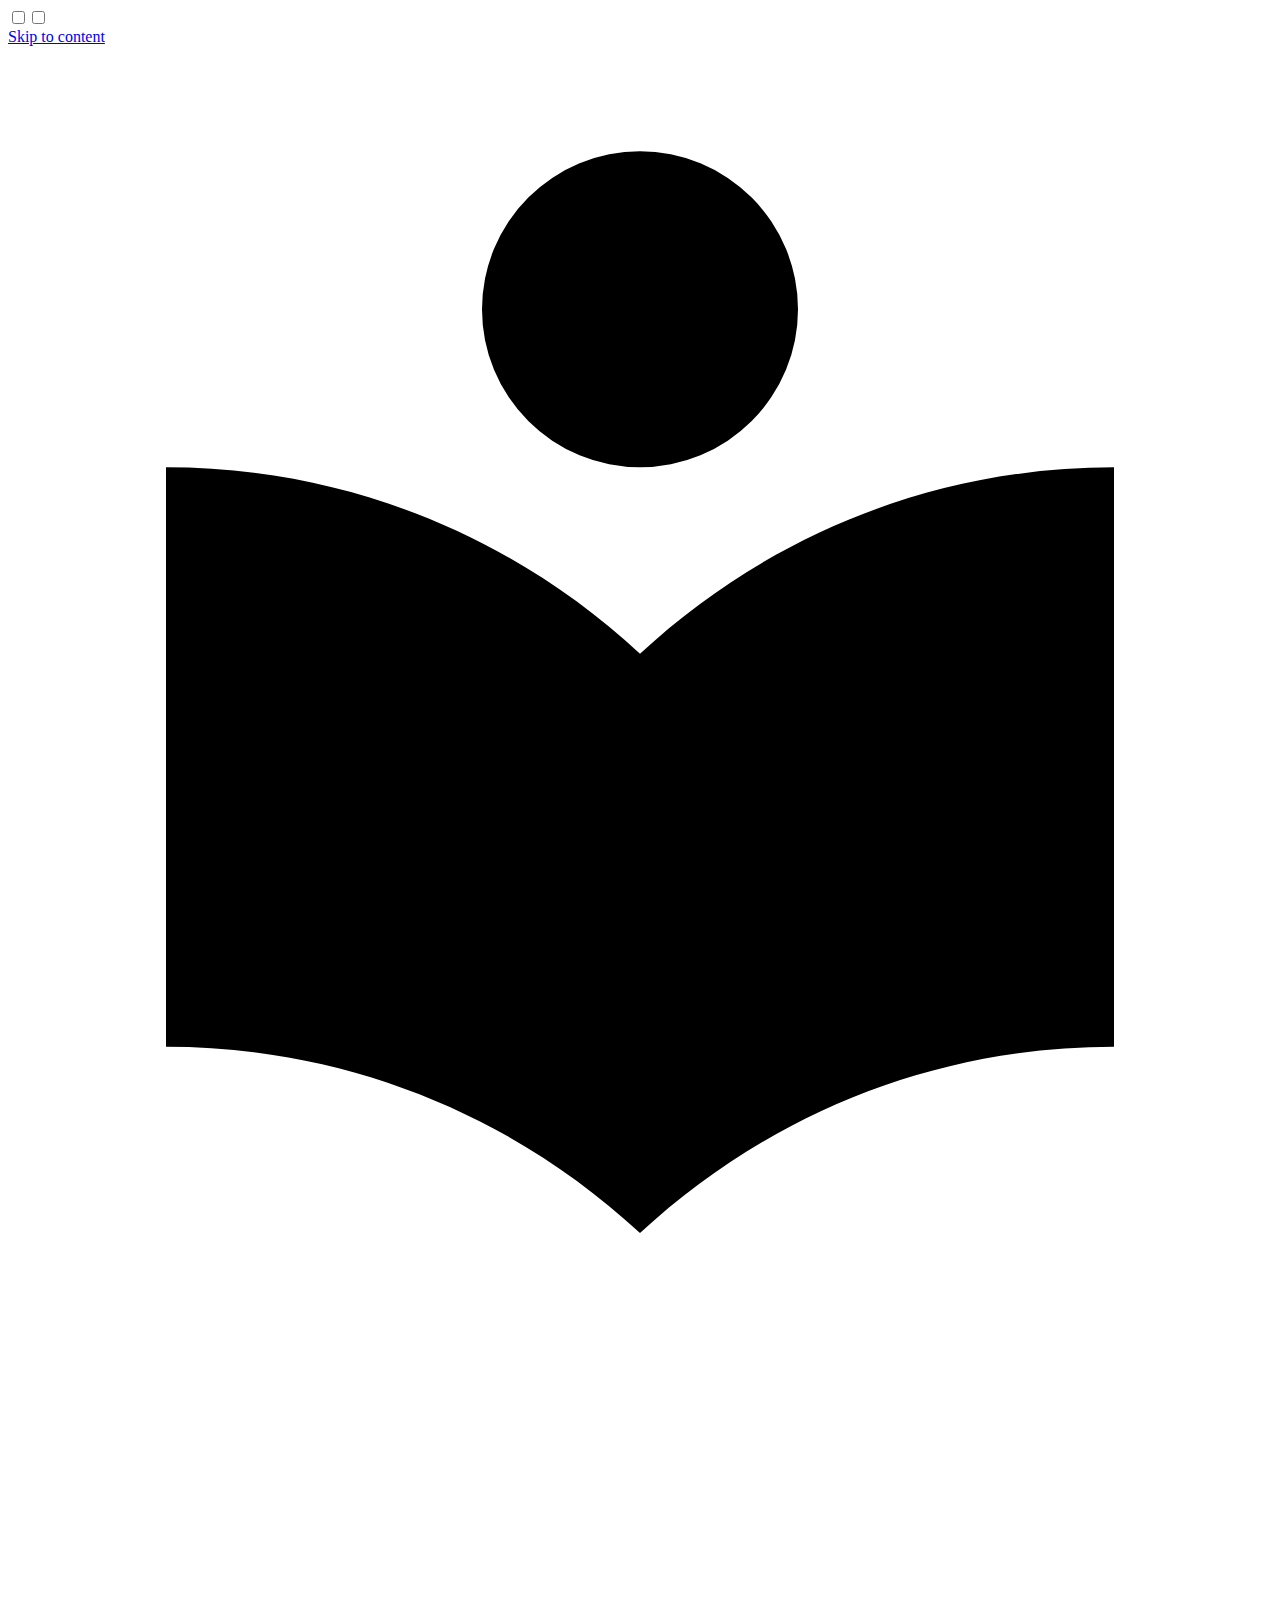
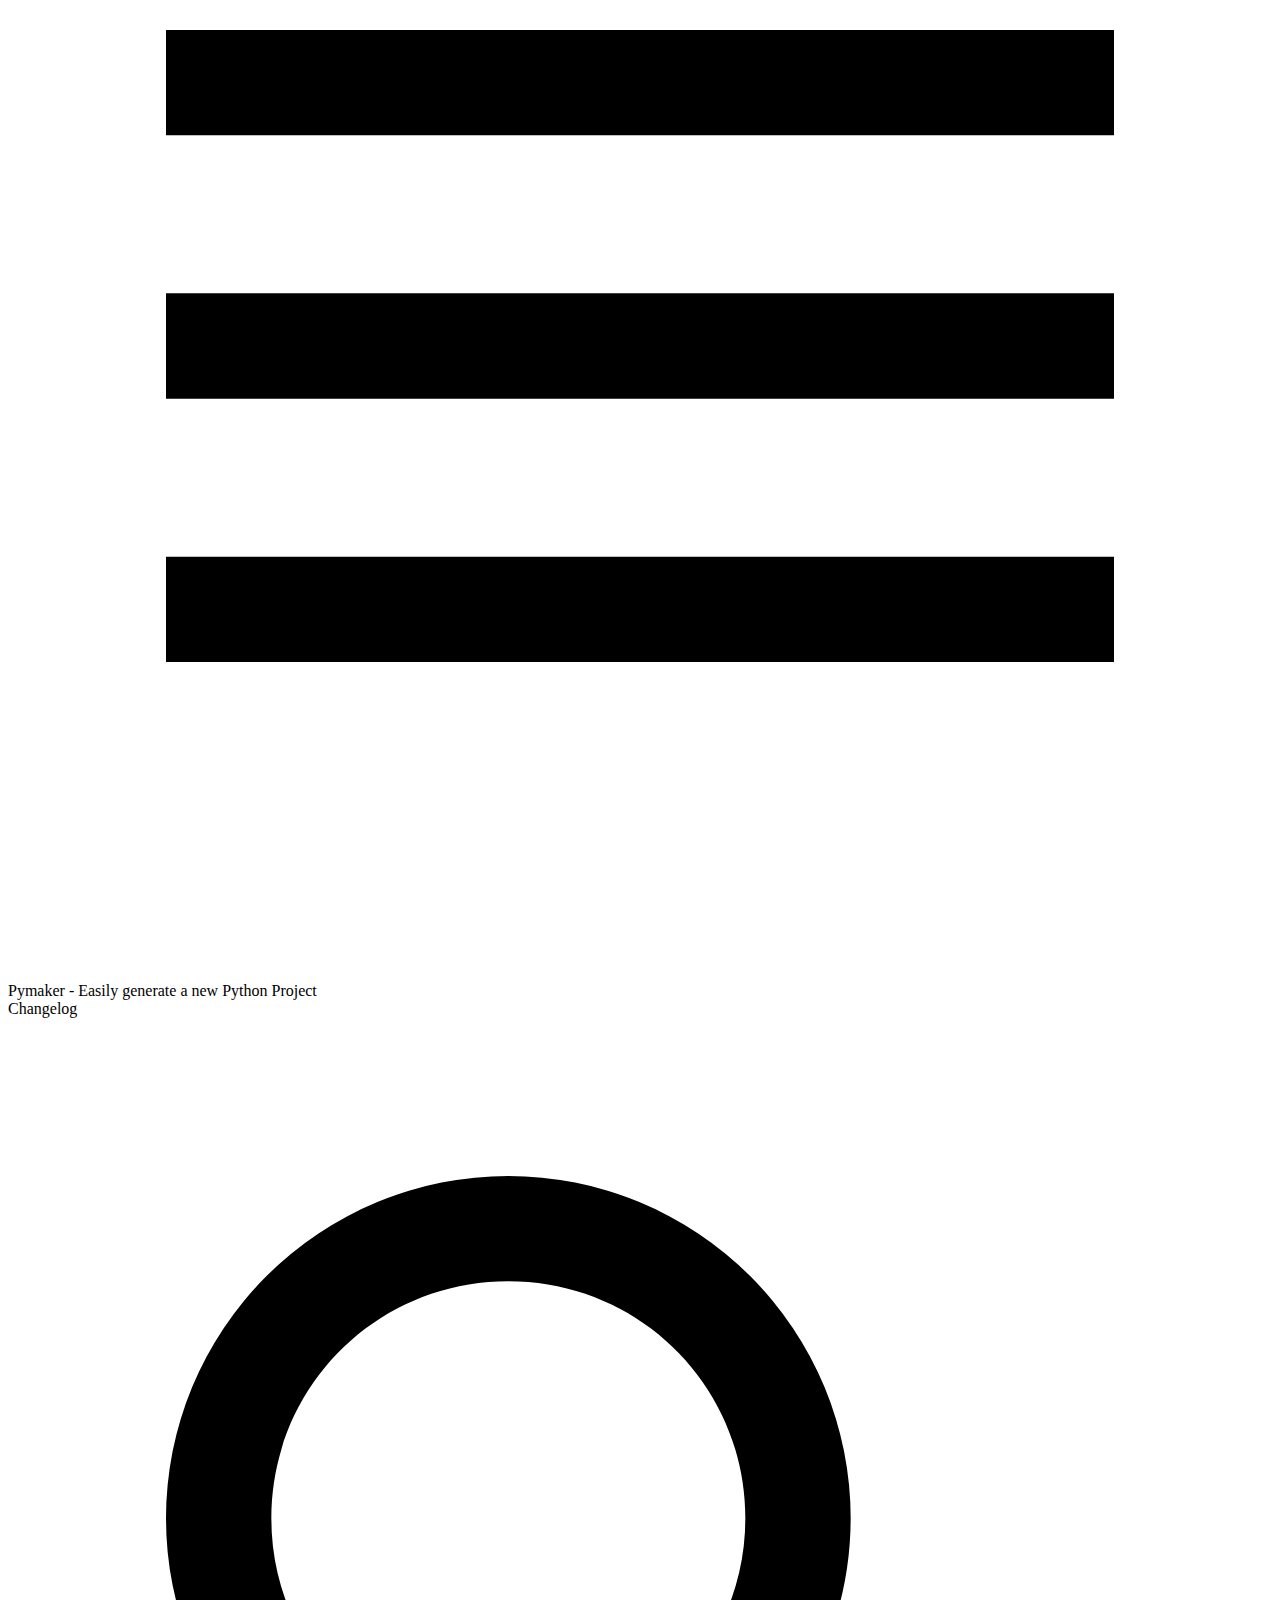
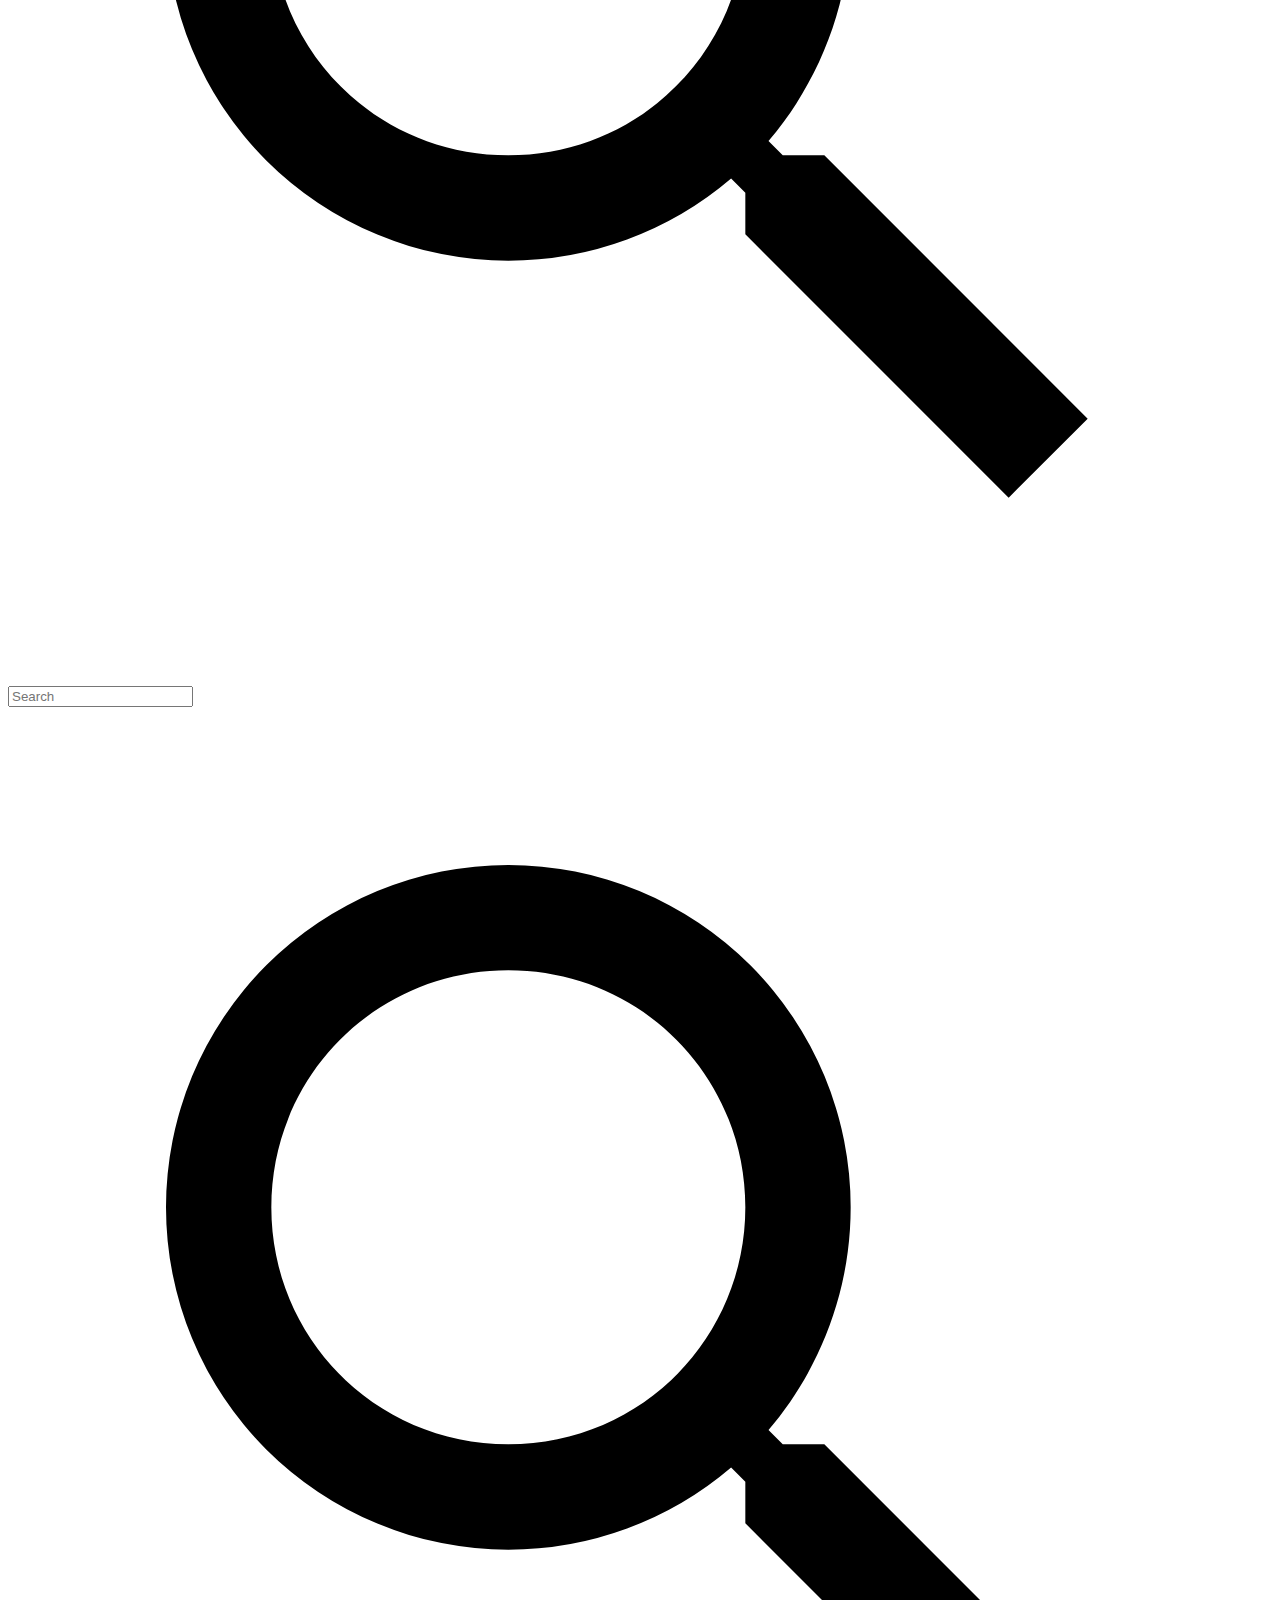
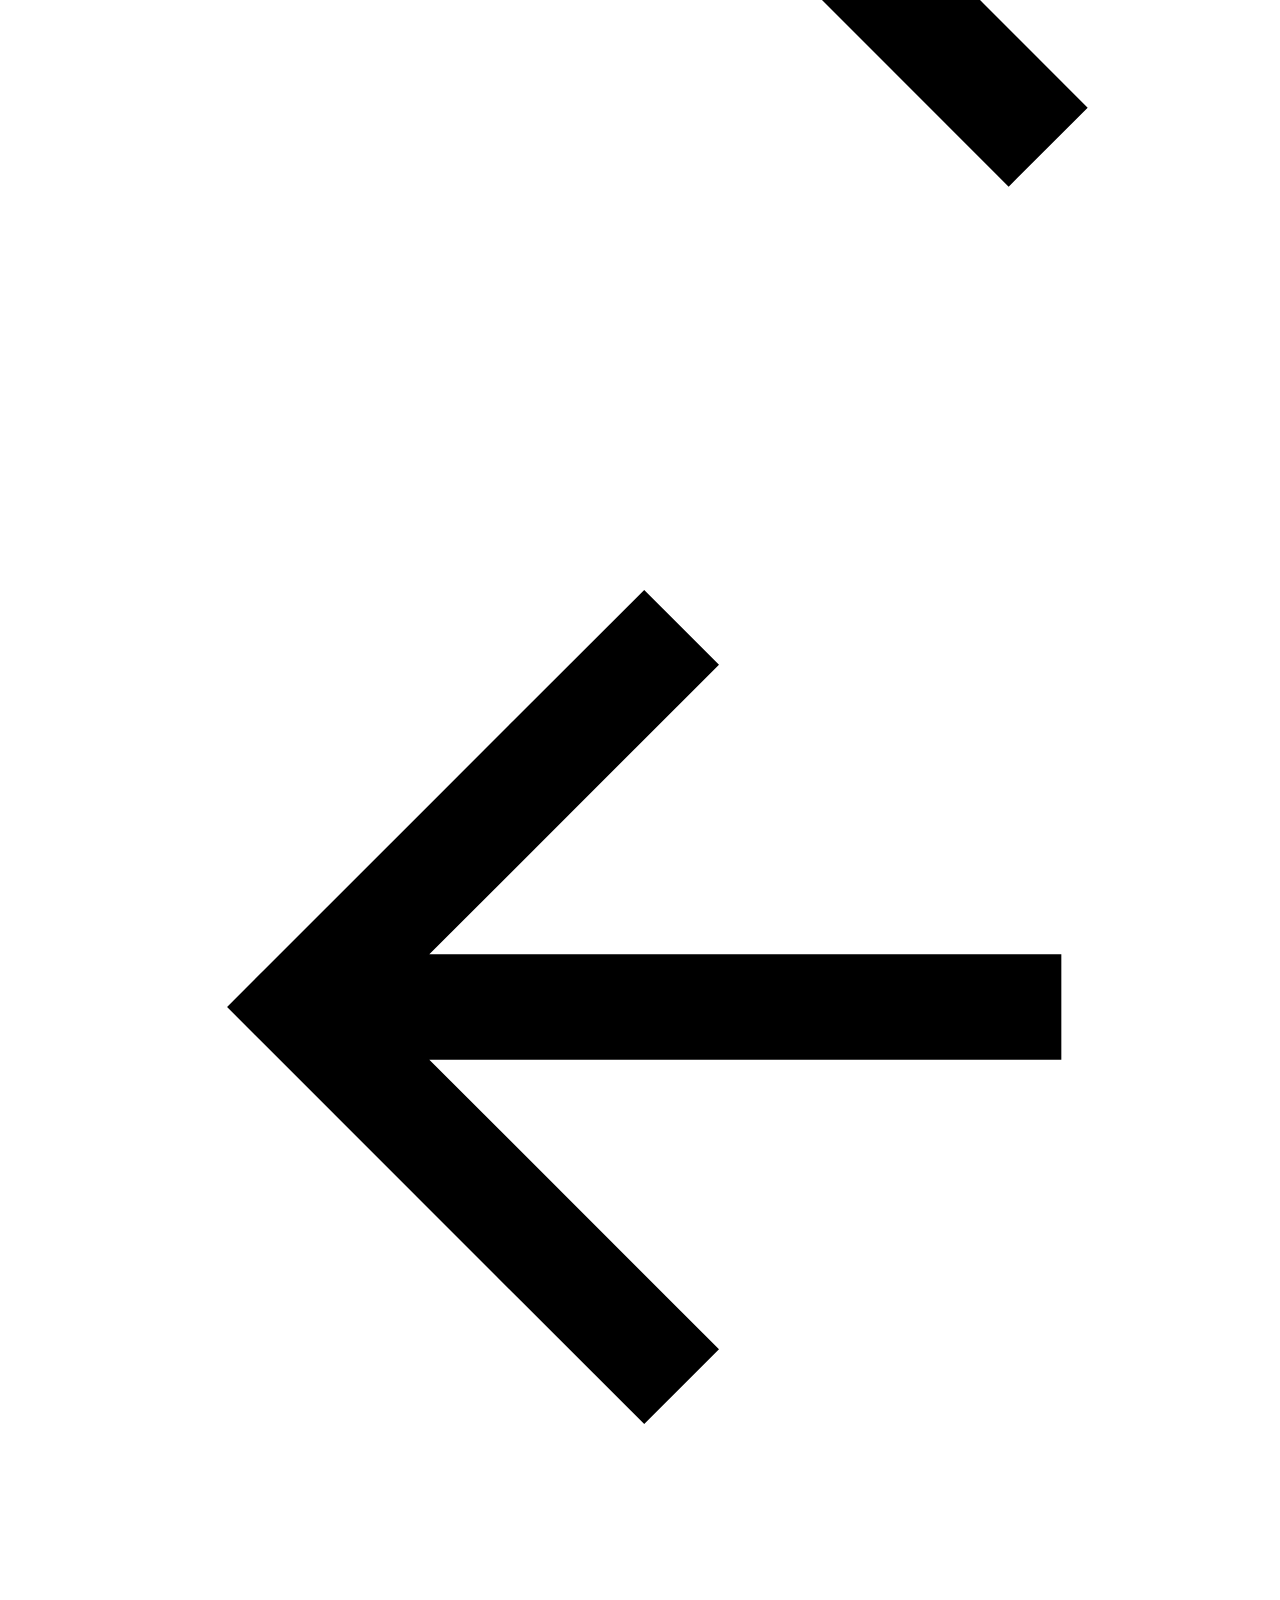
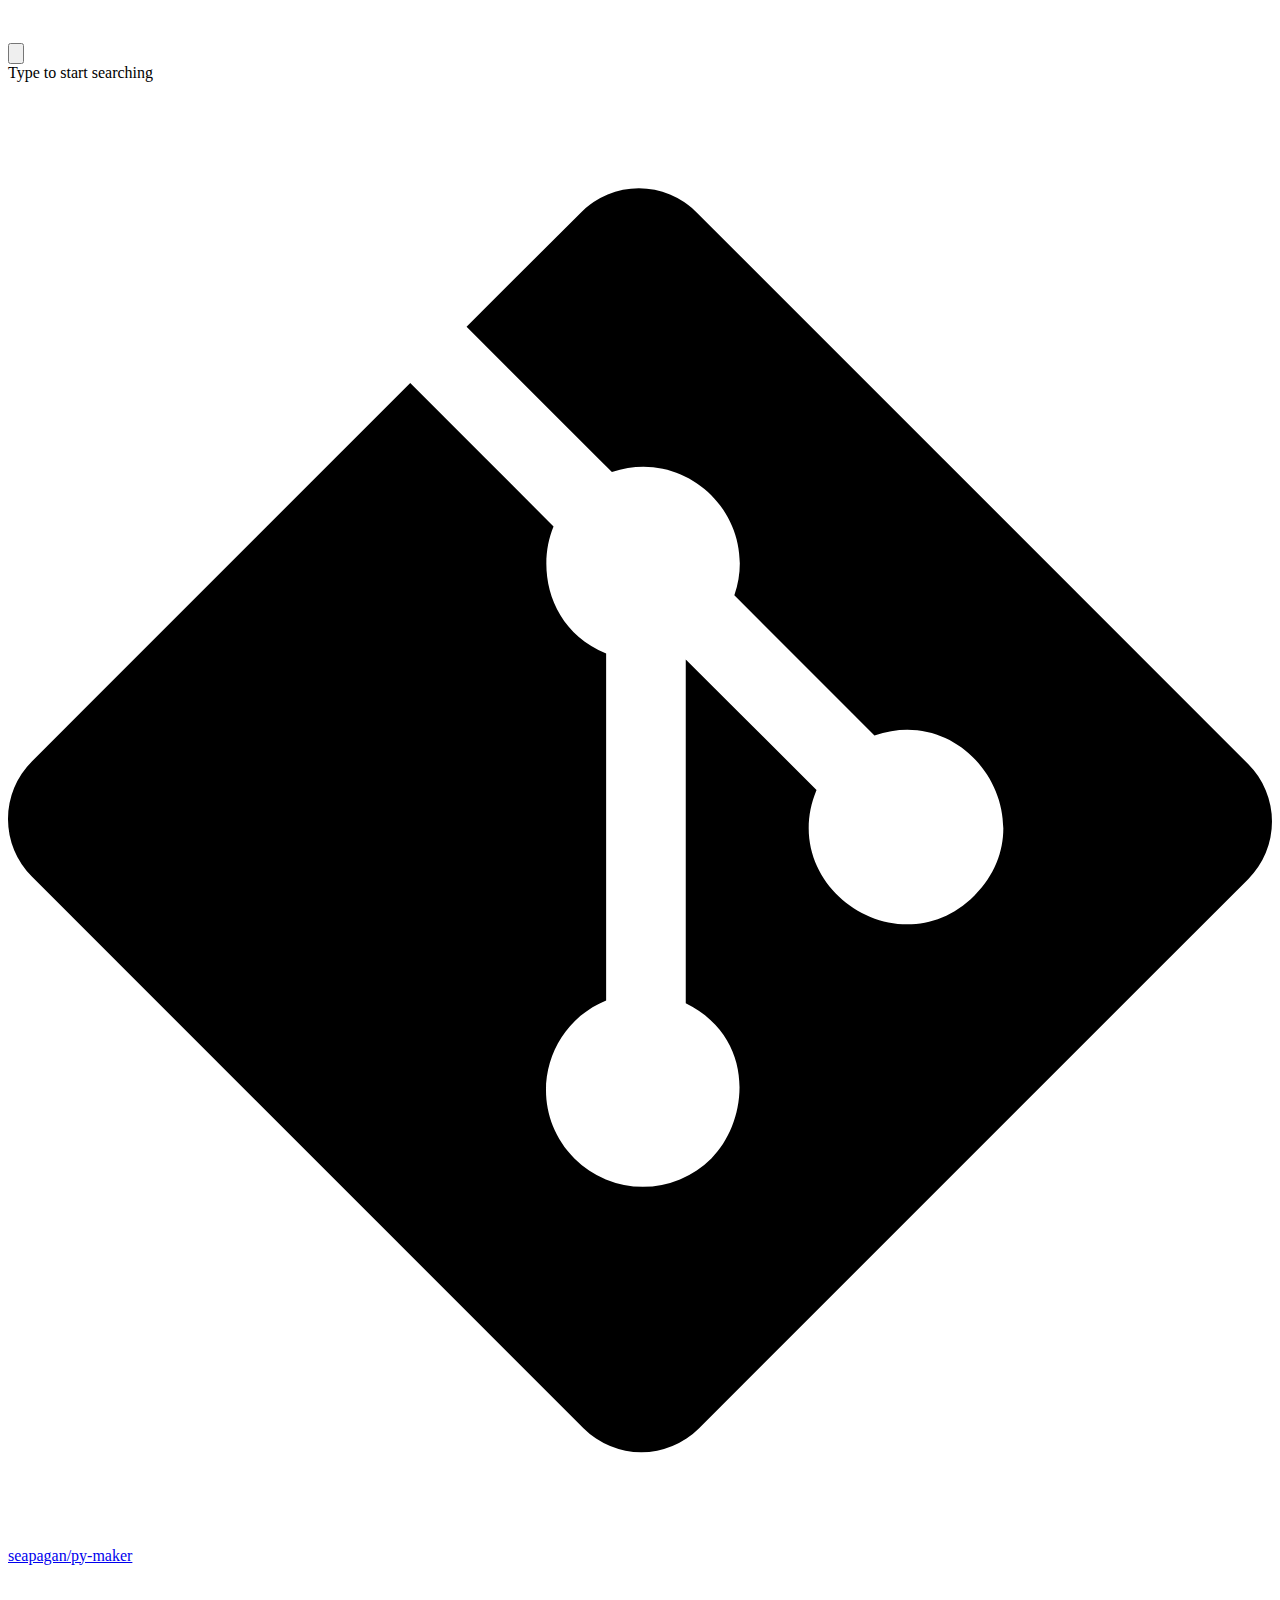
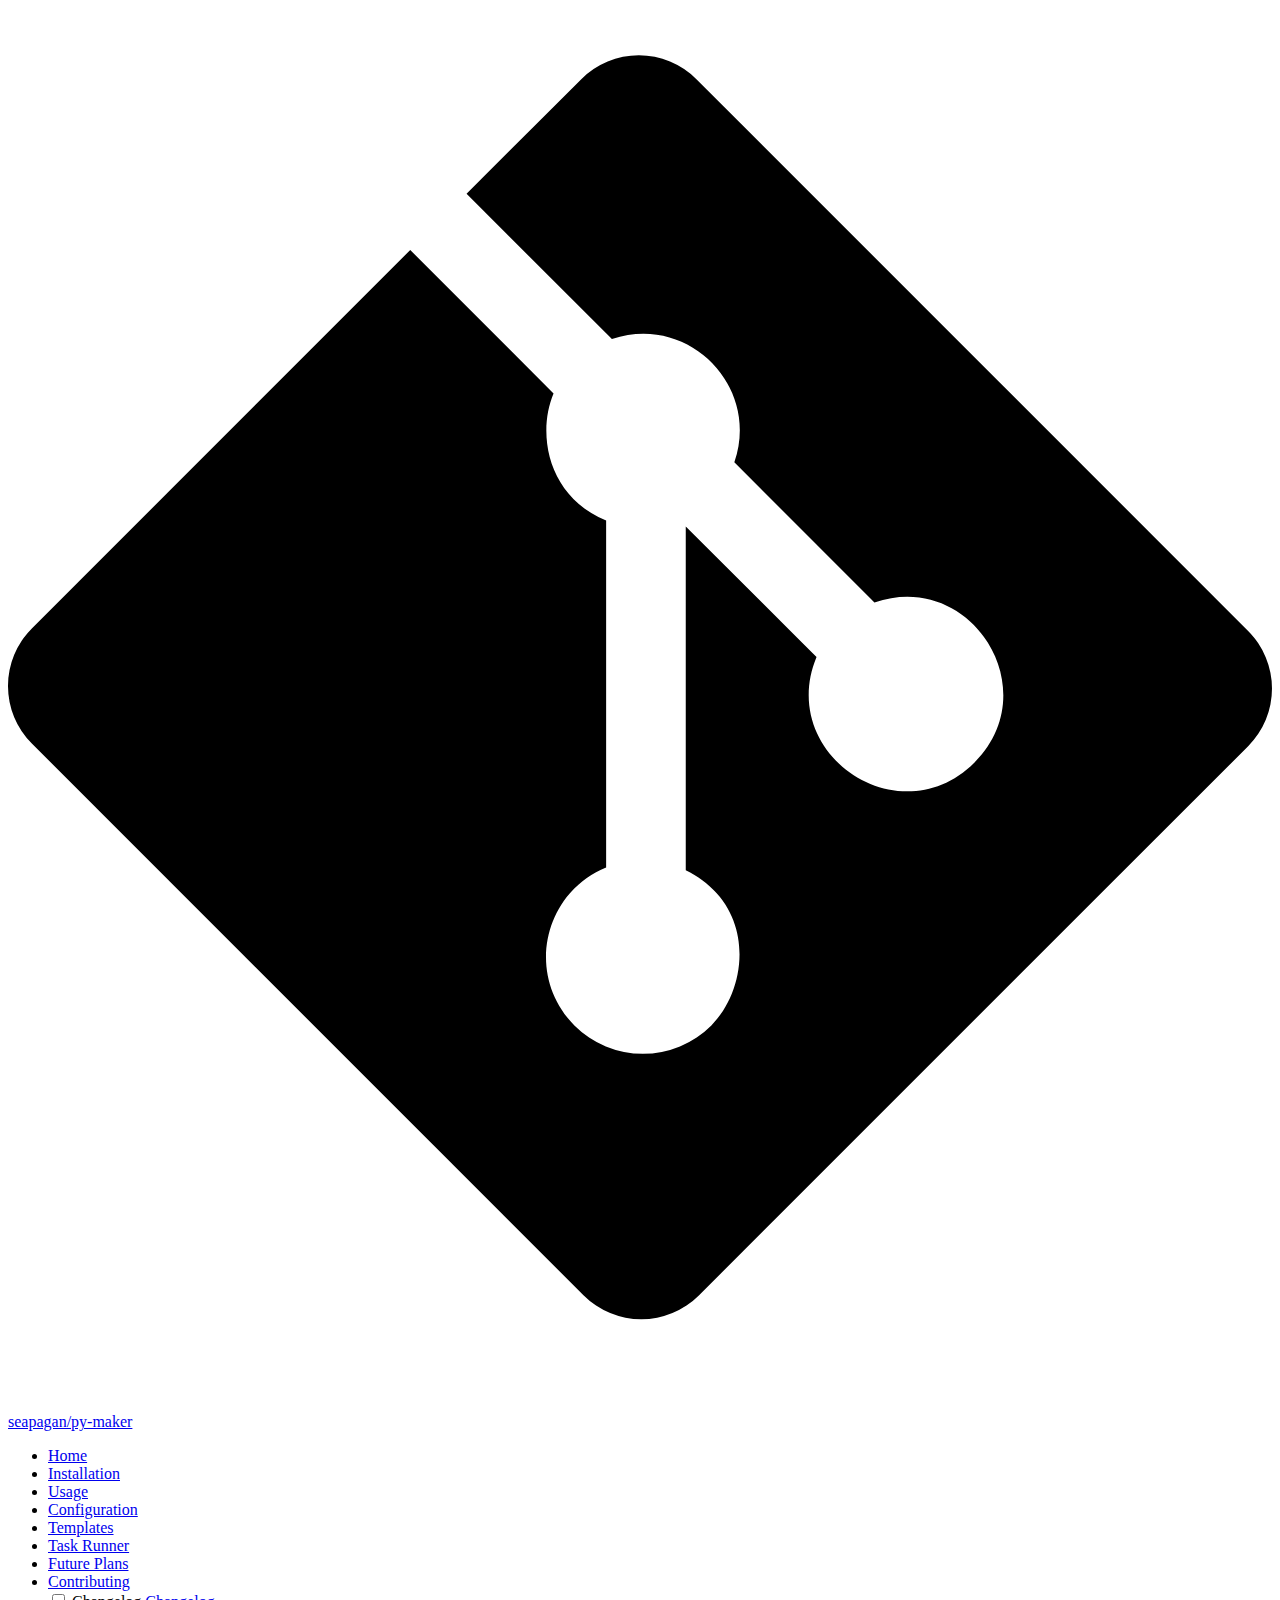
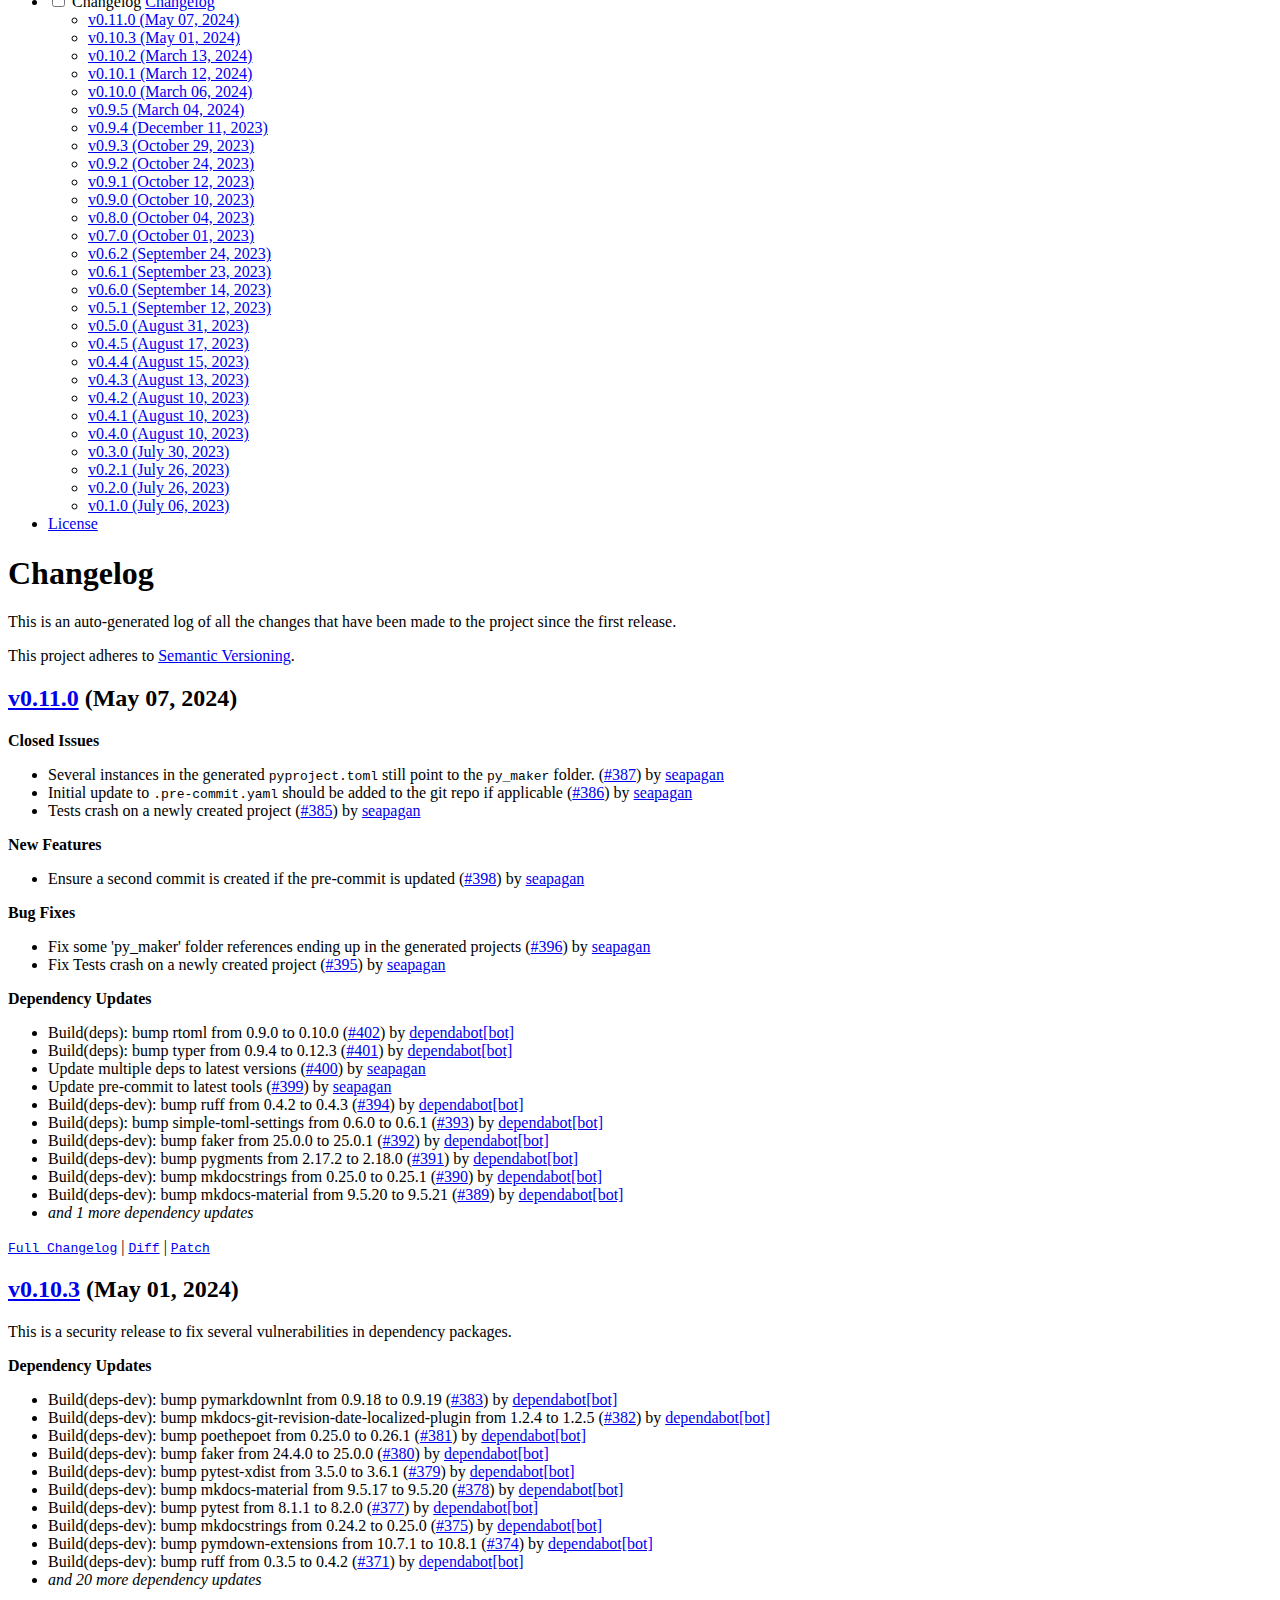
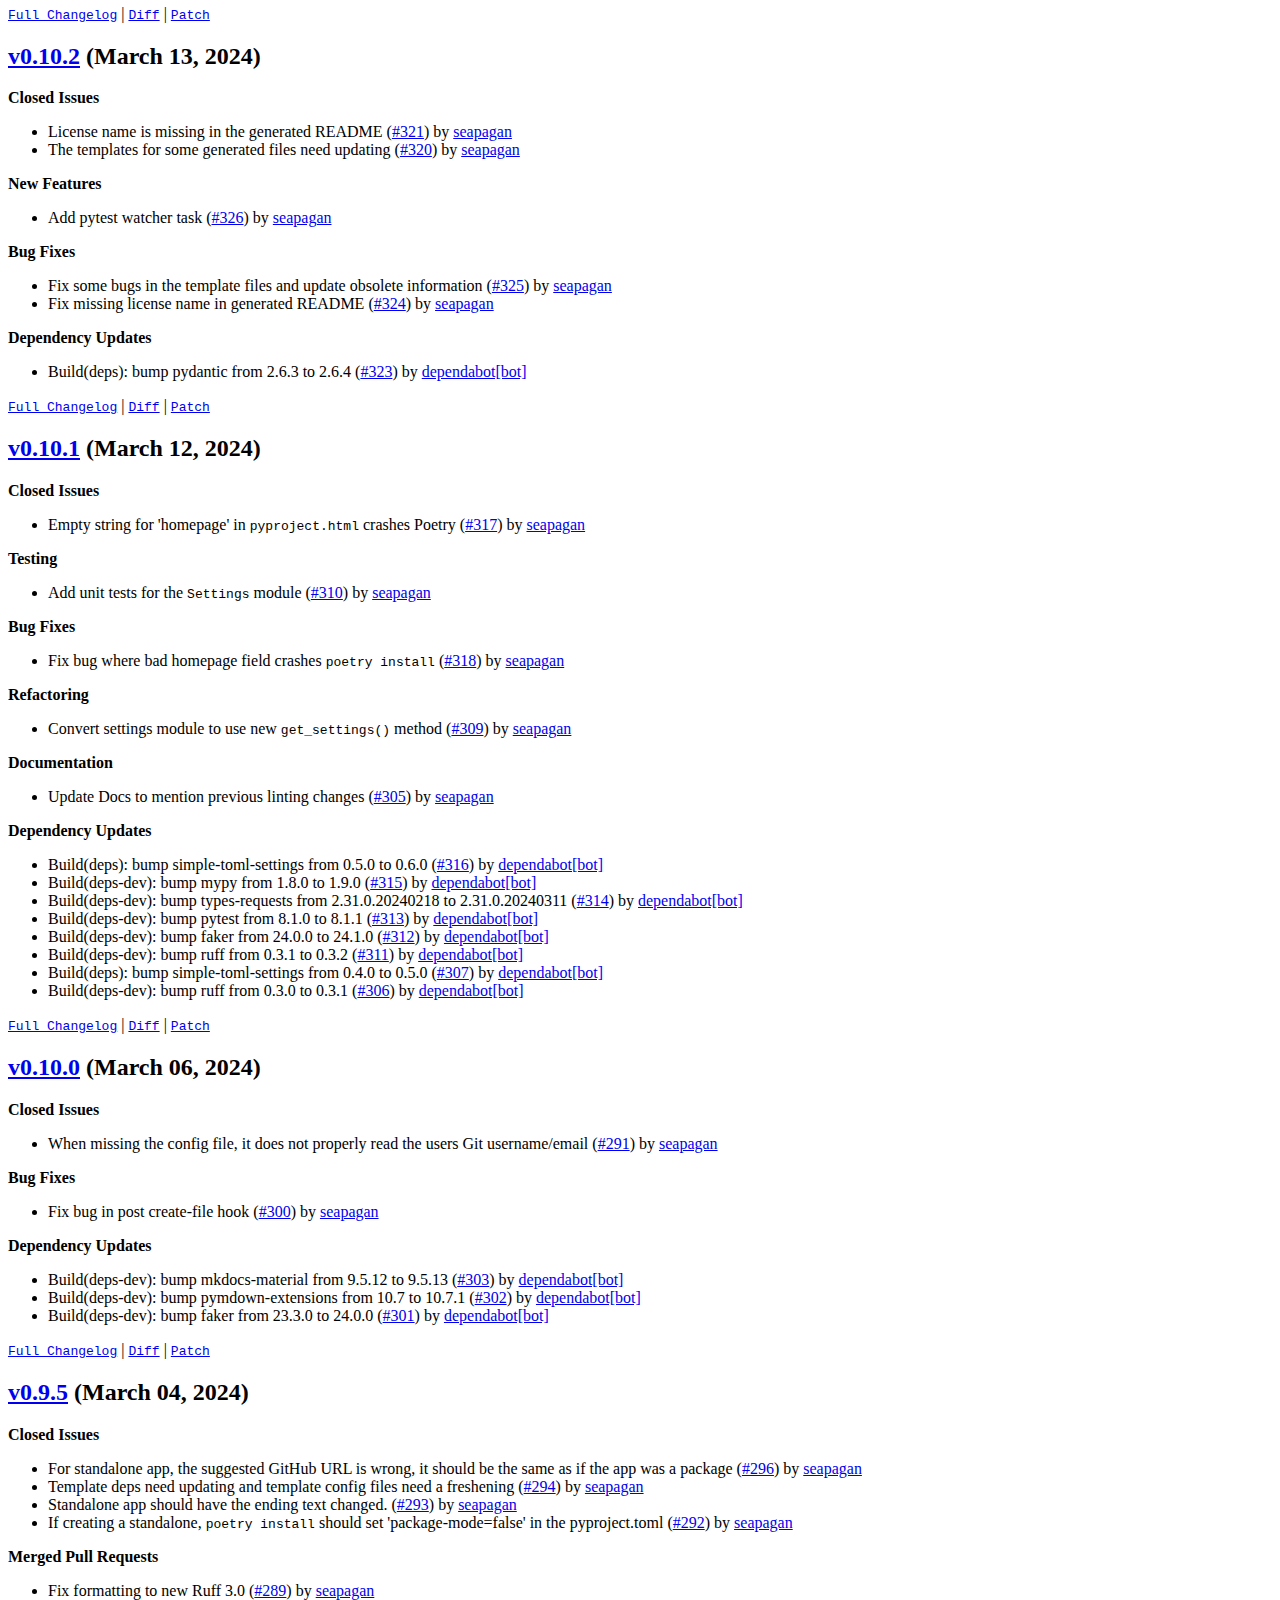
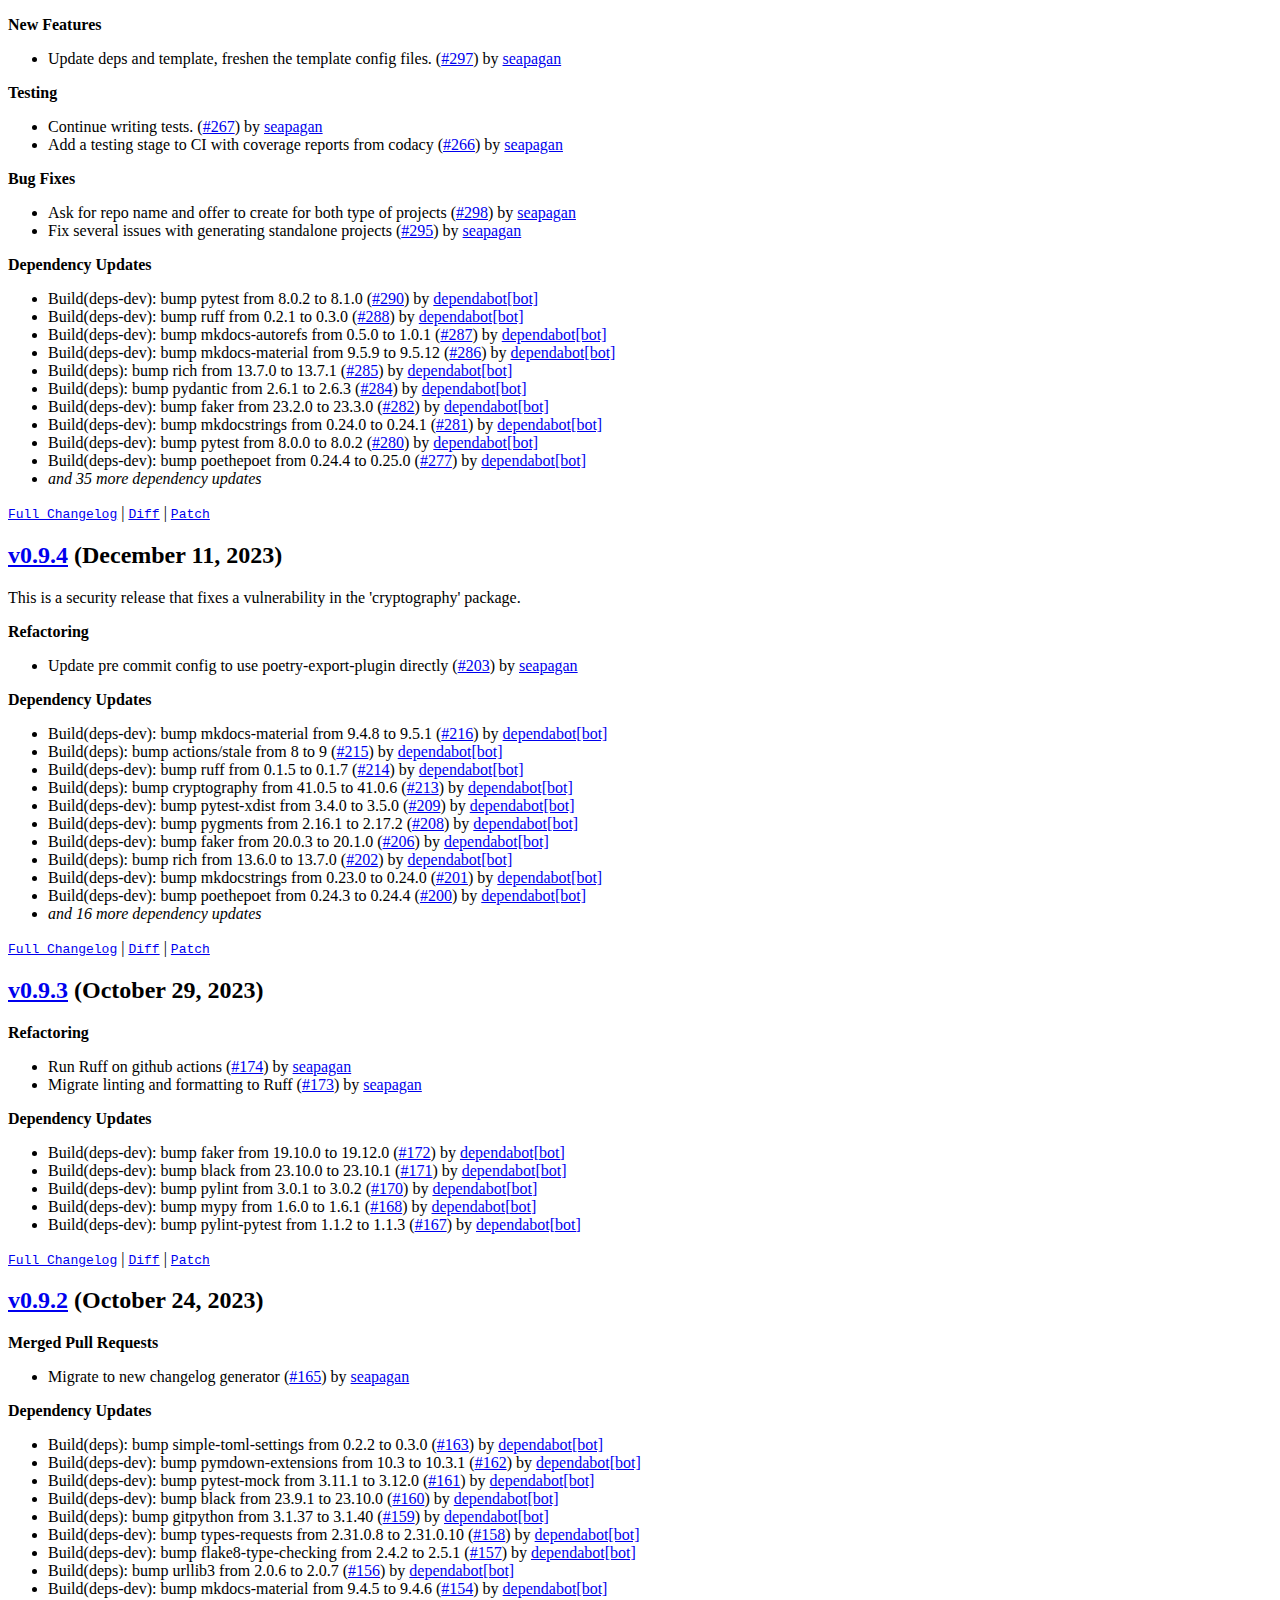
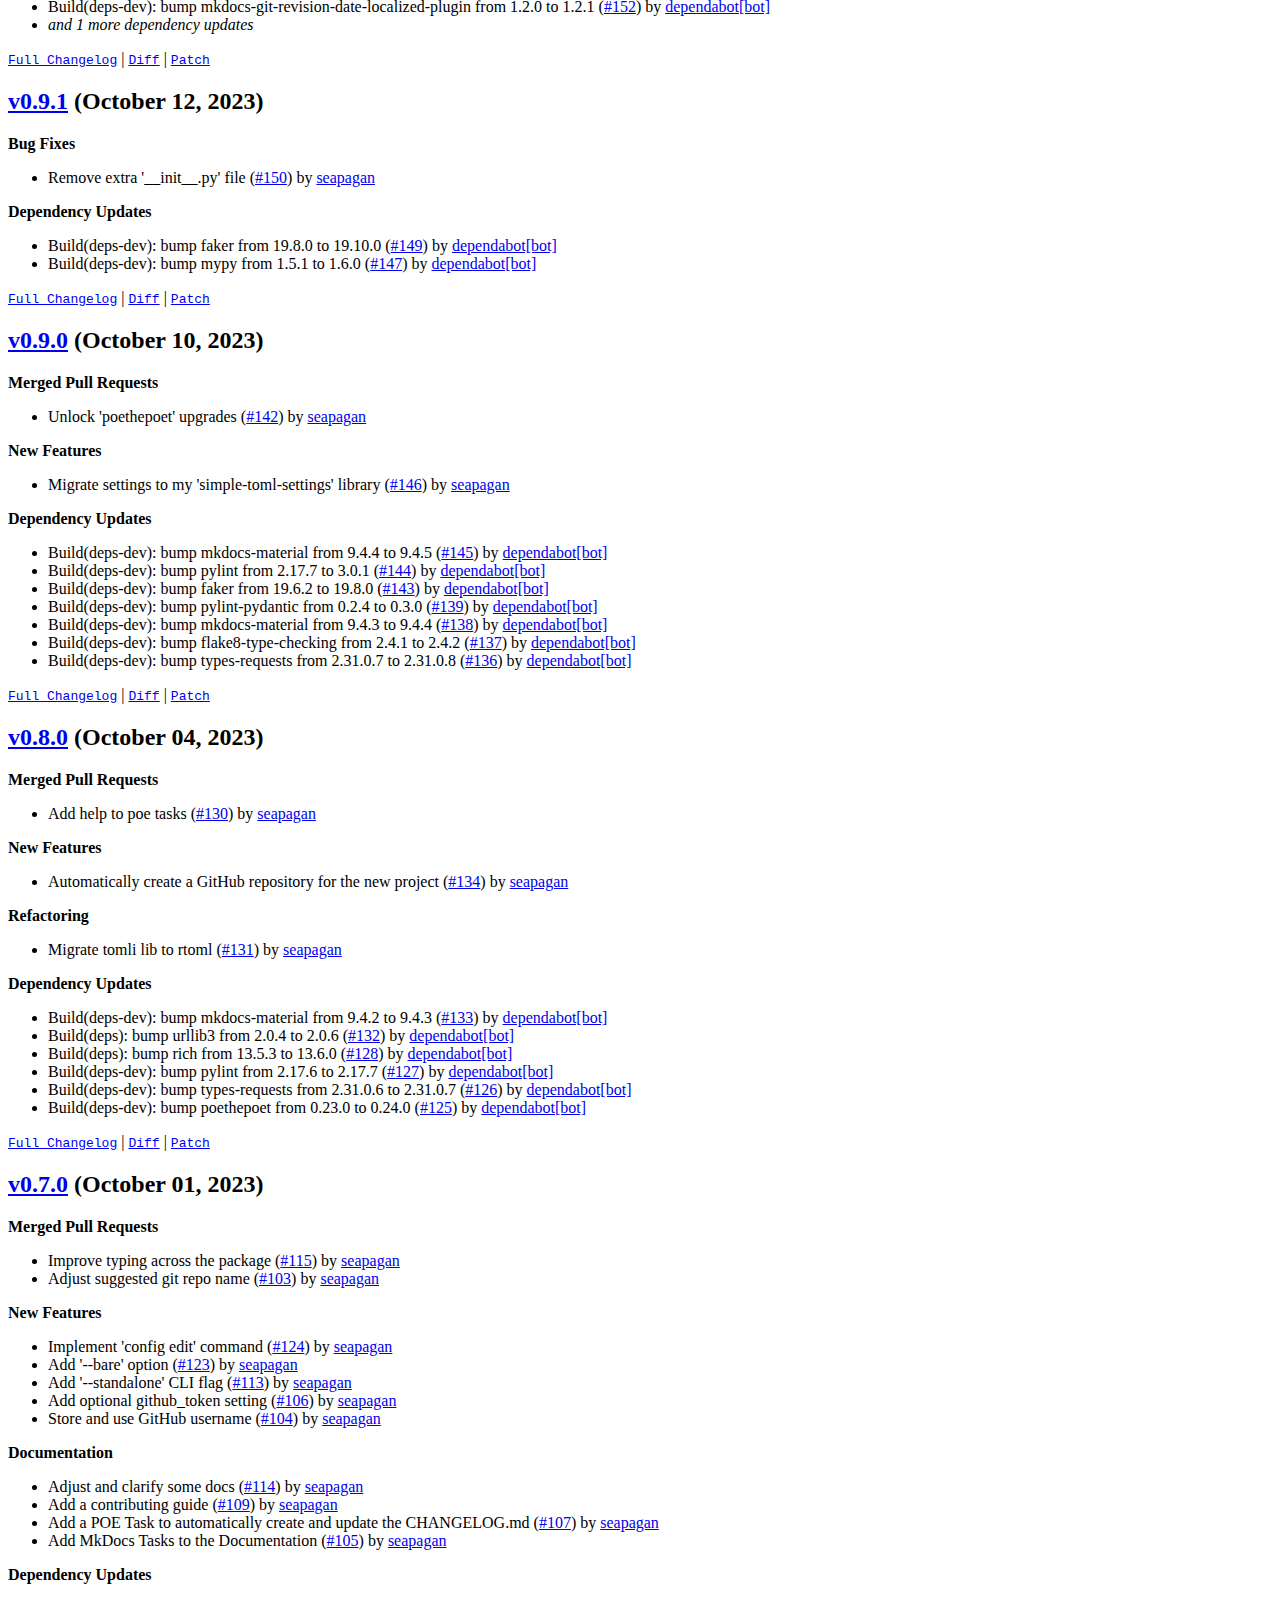
==== commit f6e96e7a: "Deployed 5cae94b with MkDocs version: 1.6.0" ====
--- a/changelog/index.html
+++ b/changelog/index.html
@@ -1 +1 @@
-<!doctype html><html lang=en class=no-js><head><meta charset=utf-8><meta name=viewport content="width=device-width,initial-scale=1"><link href=https://pymaker.seapagan.net/changelog/ rel=canonical><link href=../contributing/ rel=prev><link href=../license/ rel=next><link rel=icon href=../assets/images/favicon.png><meta name=generator content="mkdocs-1.6.0, mkdocs-material-9.5.21"><title>Changelog - Pymaker - Easily generate a new Python Project</title><link rel=stylesheet href=../assets/stylesheets/main.66ac8b77.min.css><link rel=stylesheet href=../assets/stylesheets/palette.06af60db.min.css><link rel=preconnect href=https://fonts.gstatic.com crossorigin><link rel=stylesheet href="https://fonts.googleapis.com/css?family=Roboto:300,300i,400,400i,700,700i%7CRoboto+Mono:400,400i,700,700i&display=fallback"><style>:root{--md-text-font:"Roboto";--md-code-font:"Roboto Mono"}</style><link rel=stylesheet href=../assets/_mkdocstrings.css><link rel=stylesheet href=../css/extra.css><script>__md_scope=new URL("..",location),__md_hash=e=>[...e].reduce((e,_)=>(e<<5)-e+_.charCodeAt(0),0),__md_get=(e,_=localStorage,t=__md_scope)=>JSON.parse(_.getItem(t.pathname+"."+e)),__md_set=(e,_,t=localStorage,a=__md_scope)=>{try{t.setItem(a.pathname+"."+e,JSON.stringify(_))}catch(e){}}</script></head><body dir=ltr data-md-color-scheme=default data-md-color-primary=light-blue data-md-color-accent=blue><input class=md-toggle data-md-toggle=drawer type=checkbox id=__drawer autocomplete=off><input class=md-toggle data-md-toggle=search type=checkbox id=__search autocomplete=off><label class=md-overlay for=__drawer></label><div data-md-component=skip><a href=#changelog class=md-skip> Skip to content </a></div><div data-md-component=announce></div><header class="md-header md-header--shadow" data-md-component=header><nav class="md-header__inner md-grid" aria-label=Header><a href=.. title="Pymaker - Easily generate a new Python Project" class="md-header__button md-logo" aria-label="Pymaker - Easily generate a new Python Project" data-md-component=logo><svg xmlns=http://www.w3.org/2000/svg viewbox="0 0 24 24"><path d="M12 8a3 3 0 0 0 3-3 3 3 0 0 0-3-3 3 3 0 0 0-3 3 3 3 0 0 0 3 3m0 3.54C9.64 9.35 6.5 8 3 8v11c3.5 0 6.64 1.35 9 3.54 2.36-2.19 5.5-3.54 9-3.54V8c-3.5 0-6.64 1.35-9 3.54Z"/></svg></a><label class="md-header__button md-icon" for=__drawer><svg xmlns=http://www.w3.org/2000/svg viewbox="0 0 24 24"><path d="M3 6h18v2H3V6m0 5h18v2H3v-2m0 5h18v2H3v-2Z"/></svg></label><div class=md-header__title data-md-component=header-title><div class=md-header__ellipsis><div class=md-header__topic><span class=md-ellipsis> Pymaker - Easily generate a new Python Project </span></div><div class=md-header__topic data-md-component=header-topic><span class=md-ellipsis> Changelog </span></div></div></div><label class="md-header__button md-icon" for=__search><svg xmlns=http://www.w3.org/2000/svg viewbox="0 0 24 24"><path d="M9.5 3A6.5 6.5 0 0 1 16 9.5c0 1.61-.59 3.09-1.56 4.23l.27.27h.79l5 5-1.5 1.5-5-5v-.79l-.27-.27A6.516 6.516 0 0 1 9.5 16 6.5 6.5 0 0 1 3 9.5 6.5 6.5 0 0 1 9.5 3m0 2C7 5 5 7 5 9.5S7 14 9.5 14 14 12 14 9.5 12 5 9.5 5Z"/></svg></label><div class=md-search data-md-component=search role=dialog><label class=md-search__overlay for=__search></label><div class=md-search__inner role=search><form class=md-search__form name=search><input type=text class=md-search__input name=query aria-label=Search placeholder=Search autocapitalize=off autocorrect=off autocomplete=off spellcheck=false data-md-component=search-query required><label class="md-search__icon md-icon" for=__search><svg xmlns=http://www.w3.org/2000/svg viewbox="0 0 24 24"><path d="M9.5 3A6.5 6.5 0 0 1 16 9.5c0 1.61-.59 3.09-1.56 4.23l.27.27h.79l5 5-1.5 1.5-5-5v-.79l-.27-.27A6.516 6.516 0 0 1 9.5 16 6.5 6.5 0 0 1 3 9.5 6.5 6.5 0 0 1 9.5 3m0 2C7 5 5 7 5 9.5S7 14 9.5 14 14 12 14 9.5 12 5 9.5 5Z"/></svg><svg xmlns=http://www.w3.org/2000/svg viewbox="0 0 24 24"><path d="M20 11v2H8l5.5 5.5-1.42 1.42L4.16 12l7.92-7.92L13.5 5.5 8 11h12Z"/></svg></label><nav class=md-search__options aria-label=Search><button type=reset class="md-search__icon md-icon" title=Clear aria-label=Clear tabindex=-1><svg xmlns=http://www.w3.org/2000/svg viewbox="0 0 24 24"><path d="M19 6.41 17.59 5 12 10.59 6.41 5 5 6.41 10.59 12 5 17.59 6.41 19 12 13.41 17.59 19 19 17.59 13.41 12 19 6.41Z"/></svg></button></nav></form><div class=md-search__output><div class=md-search__scrollwrap data-md-scrollfix><div class=md-search-result data-md-component=search-result><div class=md-search-result__meta> Initializing search </div><ol class=md-search-result__list role=presentation></ol></div></div></div></div></div><div class=md-header__source><a href=https://github.com/seapagan/py-maker title="Go to repository" class=md-source data-md-component=source><div class="md-source__icon md-icon"><svg xmlns=http://www.w3.org/2000/svg viewbox="0 0 448 512"><!-- Font Awesome Free 6.5.2 by @fontawesome - https://fontawesome.com License - https://fontawesome.com/license/free (Icons: CC BY 4.0, Fonts: SIL OFL 1.1, Code: MIT License) Copyright 2024 Fonticons, Inc.--><path d="M439.55 236.05 244 40.45a28.87 28.87 0 0 0-40.81 0l-40.66 40.63 51.52 51.52c27.06-9.14 52.68 16.77 43.39 43.68l49.66 49.66c34.23-11.8 61.18 31 35.47 56.69-26.49 26.49-70.21-2.87-56-37.34L240.22 199v121.85c25.3 12.54 22.26 41.85 9.08 55a34.34 34.34 0 0 1-48.55 0c-17.57-17.6-11.07-46.91 11.25-56v-123c-20.8-8.51-24.6-30.74-18.64-45L142.57 101 8.45 235.14a28.86 28.86 0 0 0 0 40.81l195.61 195.6a28.86 28.86 0 0 0 40.8 0l194.69-194.69a28.86 28.86 0 0 0 0-40.81z"/></svg></div><div class=md-source__repository> seapagan/py-maker </div></a></div></nav></header><div class=md-container data-md-component=container><main class=md-main data-md-component=main><div class="md-main__inner md-grid"><div class="md-sidebar md-sidebar--primary" data-md-component=sidebar data-md-type=navigation><div class=md-sidebar__scrollwrap><div class=md-sidebar__inner><nav class="md-nav md-nav--primary" aria-label=Navigation data-md-level=0><label class=md-nav__title for=__drawer><a href=.. title="Pymaker - Easily generate a new Python Project" class="md-nav__button md-logo" aria-label="Pymaker - Easily generate a new Python Project" data-md-component=logo><svg xmlns=http://www.w3.org/2000/svg viewbox="0 0 24 24"><path d="M12 8a3 3 0 0 0 3-3 3 3 0 0 0-3-3 3 3 0 0 0-3 3 3 3 0 0 0 3 3m0 3.54C9.64 9.35 6.5 8 3 8v11c3.5 0 6.64 1.35 9 3.54 2.36-2.19 5.5-3.54 9-3.54V8c-3.5 0-6.64 1.35-9 3.54Z"/></svg></a> Pymaker - Easily generate a new Python Project </label><div class=md-nav__source><a href=https://github.com/seapagan/py-maker title="Go to repository" class=md-source data-md-component=source><div class="md-source__icon md-icon"><svg xmlns=http://www.w3.org/2000/svg viewbox="0 0 448 512"><!-- Font Awesome Free 6.5.2 by @fontawesome - https://fontawesome.com License - https://fontawesome.com/license/free (Icons: CC BY 4.0, Fonts: SIL OFL 1.1, Code: MIT License) Copyright 2024 Fonticons, Inc.--><path d="M439.55 236.05 244 40.45a28.87 28.87 0 0 0-40.81 0l-40.66 40.63 51.52 51.52c27.06-9.14 52.68 16.77 43.39 43.68l49.66 49.66c34.23-11.8 61.18 31 35.47 56.69-26.49 26.49-70.21-2.87-56-37.34L240.22 199v121.85c25.3 12.54 22.26 41.85 9.08 55a34.34 34.34 0 0 1-48.55 0c-17.57-17.6-11.07-46.91 11.25-56v-123c-20.8-8.51-24.6-30.74-18.64-45L142.57 101 8.45 235.14a28.86 28.86 0 0 0 0 40.81l195.61 195.6a28.86 28.86 0 0 0 40.8 0l194.69-194.69a28.86 28.86 0 0 0 0-40.81z"/></svg></div><div class=md-source__repository> seapagan/py-maker </div></a></div><ul class=md-nav__list data-md-scrollfix><li class=md-nav__item><a href=.. class=md-nav__link><span class=md-ellipsis> Home </span></a></li><li class=md-nav__item><a href=../installation/ class=md-nav__link><span class=md-ellipsis> Installation </span></a></li><li class=md-nav__item><a href=../usage/ class=md-nav__link><span class=md-ellipsis> Usage </span></a></li><li class=md-nav__item><a href=../configuration/ class=md-nav__link><span class=md-ellipsis> Configuration </span></a></li><li class="md-nav__item md-nav__item--pruned md-nav__item--nested"><a href=../template/internal/ class=md-nav__link><span class=md-ellipsis> Templates </span><span class="md-nav__icon md-icon"></span></a></li><li class=md-nav__item><a href=../tasks/ class=md-nav__link><span class=md-ellipsis> Task Runner </span></a></li><li class=md-nav__item><a href=../future-plans/ class=md-nav__link><span class=md-ellipsis> Future Plans </span></a></li><li class=md-nav__item><a href=../contributing/ class=md-nav__link><span class=md-ellipsis> Contributing </span></a></li><li class="md-nav__item md-nav__item--active"><input class="md-nav__toggle md-toggle" type=checkbox id=__toc><label class="md-nav__link md-nav__link--active" for=__toc><span class=md-ellipsis> Changelog </span><span class="md-nav__icon md-icon"></span></label><a href=./ class="md-nav__link md-nav__link--active"><span class=md-ellipsis> Changelog </span></a><nav class="md-nav md-nav--secondary" aria-label="Table of contents"><label class=md-nav__title for=__toc><span class="md-nav__icon md-icon"></span> Table of contents </label><ul class=md-nav__list data-md-component=toc data-md-scrollfix><li class=md-nav__item><a href=#v0110-may-07-2024 class=md-nav__link><span class=md-ellipsis> v0.11.0 (May 07, 2024) </span></a></li><li class=md-nav__item><a href=#v0103-may-01-2024 class=md-nav__link><span class=md-ellipsis> v0.10.3 (May 01, 2024) </span></a></li><li class=md-nav__item><a href=#v0102-march-13-2024 class=md-nav__link><span class=md-ellipsis> v0.10.2 (March 13, 2024) </span></a></li><li class=md-nav__item><a href=#v0101-march-12-2024 class=md-nav__link><span class=md-ellipsis> v0.10.1 (March 12, 2024) </span></a></li><li class=md-nav__item><a href=#v0100-march-06-2024 class=md-nav__link><span class=md-ellipsis> v0.10.0 (March 06, 2024) </span></a></li><li class=md-nav__item><a href=#v095-march-04-2024 class=md-nav__link><span class=md-ellipsis> v0.9.5 (March 04, 2024) </span></a></li><li class=md-nav__item><a href=#v094-december-11-2023 class=md-nav__link><span class=md-ellipsis> v0.9.4 (December 11, 2023) </span></a></li><li class=md-nav__item><a href=#v093-october-29-2023 class=md-nav__link><span class=md-ellipsis> v0.9.3 (October 29, 2023) </span></a></li><li class=md-nav__item><a href=#v092-october-24-2023 class=md-nav__link><span class=md-ellipsis> v0.9.2 (October 24, 2023) </span></a></li><li class=md-nav__item><a href=#v091-october-12-2023 class=md-nav__link><span class=md-ellipsis> v0.9.1 (October 12, 2023) </span></a></li><li class=md-nav__item><a href=#v090-october-10-2023 class=md-nav__link><span class=md-ellipsis> v0.9.0 (October 10, 2023) </span></a></li><li class=md-nav__item><a href=#v080-october-04-2023 class=md-nav__link><span class=md-ellipsis> v0.8.0 (October 04, 2023) </span></a></li><li class=md-nav__item><a href=#v070-october-01-2023 class=md-nav__link><span class=md-ellipsis> v0.7.0 (October 01, 2023) </span></a></li><li class=md-nav__item><a href=#v062-september-24-2023 class=md-nav__link><span class=md-ellipsis> v0.6.2 (September 24, 2023) </span></a></li><li class=md-nav__item><a href=#v061-september-23-2023 class=md-nav__link><span class=md-ellipsis> v0.6.1 (September 23, 2023) </span></a></li><li class=md-nav__item><a href=#v060-september-14-2023 class=md-nav__link><span class=md-ellipsis> v0.6.0 (September 14, 2023) </span></a></li><li class=md-nav__item><a href=#v051-september-12-2023 class=md-nav__link><span class=md-ellipsis> v0.5.1 (September 12, 2023) </span></a></li><li class=md-nav__item><a href=#v050-august-31-2023 class=md-nav__link><span class=md-ellipsis> v0.5.0 (August 31, 2023) </span></a></li><li class=md-nav__item><a href=#v045-august-17-2023 class=md-nav__link><span class=md-ellipsis> v0.4.5 (August 17, 2023) </span></a></li><li class=md-nav__item><a href=#v044-august-15-2023 class=md-nav__link><span class=md-ellipsis> v0.4.4 (August 15, 2023) </span></a></li><li class=md-nav__item><a href=#v043-august-13-2023 class=md-nav__link><span class=md-ellipsis> v0.4.3 (August 13, 2023) </span></a></li><li class=md-nav__item><a href=#v042-august-10-2023 class=md-nav__link><span class=md-ellipsis> v0.4.2 (August 10, 2023) </span></a></li><li class=md-nav__item><a href=#v041-august-10-2023 class=md-nav__link><span class=md-ellipsis> v0.4.1 (August 10, 2023) </span></a></li><li class=md-nav__item><a href=#v040-august-10-2023 class=md-nav__link><span class=md-ellipsis> v0.4.0 (August 10, 2023) </span></a></li><li class=md-nav__item><a href=#v030-july-30-2023 class=md-nav__link><span class=md-ellipsis> v0.3.0 (July 30, 2023) </span></a></li><li class=md-nav__item><a href=#v021-july-26-2023 class=md-nav__link><span class=md-ellipsis> v0.2.1 (July 26, 2023) </span></a></li><li class=md-nav__item><a href=#v020-july-26-2023 class=md-nav__link><span class=md-ellipsis> v0.2.0 (July 26, 2023) </span></a></li><li class=md-nav__item><a href=#v010-july-06-2023 class=md-nav__link><span class=md-ellipsis> v0.1.0 (July 06, 2023) </span></a></li></ul></nav></li><li class=md-nav__item><a href=../license/ class=md-nav__link><span class=md-ellipsis> License </span></a></li></ul></nav></div></div></div><div class="md-sidebar md-sidebar--secondary" data-md-component=sidebar data-md-type=toc><div class=md-sidebar__scrollwrap><div class=md-sidebar__inner><nav class="md-nav md-nav--secondary" aria-label="Table of contents"><label class=md-nav__title for=__toc><span class="md-nav__icon md-icon"></span> Table of contents </label><ul class=md-nav__list data-md-component=toc data-md-scrollfix><li class=md-nav__item><a href=#v0110-may-07-2024 class=md-nav__link><span class=md-ellipsis> v0.11.0 (May 07, 2024) </span></a></li><li class=md-nav__item><a href=#v0103-may-01-2024 class=md-nav__link><span class=md-ellipsis> v0.10.3 (May 01, 2024) </span></a></li><li class=md-nav__item><a href=#v0102-march-13-2024 class=md-nav__link><span class=md-ellipsis> v0.10.2 (March 13, 2024) </span></a></li><li class=md-nav__item><a href=#v0101-march-12-2024 class=md-nav__link><span class=md-ellipsis> v0.10.1 (March 12, 2024) </span></a></li><li class=md-nav__item><a href=#v0100-march-06-2024 class=md-nav__link><span class=md-ellipsis> v0.10.0 (March 06, 2024) </span></a></li><li class=md-nav__item><a href=#v095-march-04-2024 class=md-nav__link><span class=md-ellipsis> v0.9.5 (March 04, 2024) </span></a></li><li class=md-nav__item><a href=#v094-december-11-2023 class=md-nav__link><span class=md-ellipsis> v0.9.4 (December 11, 2023) </span></a></li><li class=md-nav__item><a href=#v093-october-29-2023 class=md-nav__link><span class=md-ellipsis> v0.9.3 (October 29, 2023) </span></a></li><li class=md-nav__item><a href=#v092-october-24-2023 class=md-nav__link><span class=md-ellipsis> v0.9.2 (October 24, 2023) </span></a></li><li class=md-nav__item><a href=#v091-october-12-2023 class=md-nav__link><span class=md-ellipsis> v0.9.1 (October 12, 2023) </span></a></li><li class=md-nav__item><a href=#v090-october-10-2023 class=md-nav__link><span class=md-ellipsis> v0.9.0 (October 10, 2023) </span></a></li><li class=md-nav__item><a href=#v080-october-04-2023 class=md-nav__link><span class=md-ellipsis> v0.8.0 (October 04, 2023) </span></a></li><li class=md-nav__item><a href=#v070-october-01-2023 class=md-nav__link><span class=md-ellipsis> v0.7.0 (October 01, 2023) </span></a></li><li class=md-nav__item><a href=#v062-september-24-2023 class=md-nav__link><span class=md-ellipsis> v0.6.2 (September 24, 2023) </span></a></li><li class=md-nav__item><a href=#v061-september-23-2023 class=md-nav__link><span class=md-ellipsis> v0.6.1 (September 23, 2023) </span></a></li><li class=md-nav__item><a href=#v060-september-14-2023 class=md-nav__link><span class=md-ellipsis> v0.6.0 (September 14, 2023) </span></a></li><li class=md-nav__item><a href=#v051-september-12-2023 class=md-nav__link><span class=md-ellipsis> v0.5.1 (September 12, 2023) </span></a></li><li class=md-nav__item><a href=#v050-august-31-2023 class=md-nav__link><span class=md-ellipsis> v0.5.0 (August 31, 2023) </span></a></li><li class=md-nav__item><a href=#v045-august-17-2023 class=md-nav__link><span class=md-ellipsis> v0.4.5 (August 17, 2023) </span></a></li><li class=md-nav__item><a href=#v044-august-15-2023 class=md-nav__link><span class=md-ellipsis> v0.4.4 (August 15, 2023) </span></a></li><li class=md-nav__item><a href=#v043-august-13-2023 class=md-nav__link><span class=md-ellipsis> v0.4.3 (August 13, 2023) </span></a></li><li class=md-nav__item><a href=#v042-august-10-2023 class=md-nav__link><span class=md-ellipsis> v0.4.2 (August 10, 2023) </span></a></li><li class=md-nav__item><a href=#v041-august-10-2023 class=md-nav__link><span class=md-ellipsis> v0.4.1 (August 10, 2023) </span></a></li><li class=md-nav__item><a href=#v040-august-10-2023 class=md-nav__link><span class=md-ellipsis> v0.4.0 (August 10, 2023) </span></a></li><li class=md-nav__item><a href=#v030-july-30-2023 class=md-nav__link><span class=md-ellipsis> v0.3.0 (July 30, 2023) </span></a></li><li class=md-nav__item><a href=#v021-july-26-2023 class=md-nav__link><span class=md-ellipsis> v0.2.1 (July 26, 2023) </span></a></li><li class=md-nav__item><a href=#v020-july-26-2023 class=md-nav__link><span class=md-ellipsis> v0.2.0 (July 26, 2023) </span></a></li><li class=md-nav__item><a href=#v010-july-06-2023 class=md-nav__link><span class=md-ellipsis> v0.1.0 (July 06, 2023) </span></a></li></ul></nav></div></div></div><div class=md-content data-md-component=content><article class="md-content__inner md-typeset"><h1 id=changelog>Changelog</h1><p>This is an auto-generated log of all the changes that have been made to the project since the first release.</p><p>This project adheres to <a href=https://semver.org/spec/v2.0.0.html>Semantic Versioning</a>.</p><h2 id=v0110-may-07-2024><a href=https://github.com/seapagan/py-maker/releases/tag/v0.11.0>v0.11.0</a> (May 07, 2024)</h2><p><strong>Closed Issues</strong></p><ul><li>Several instances in the generated <code>pyproject.toml</code> still point to the <code>py_maker</code> folder. (<a href=https://github.com/seapagan/py-maker/issues/387>#387</a>) by <a href=https://github.com/seapagan>seapagan</a></li><li>Initial update to <code>.pre-commit.yaml</code> should be added to the git repo if applicable (<a href=https://github.com/seapagan/py-maker/issues/386>#386</a>) by <a href=https://github.com/seapagan>seapagan</a></li><li>Tests crash on a newly created project (<a href=https://github.com/seapagan/py-maker/issues/385>#385</a>) by <a href=https://github.com/seapagan>seapagan</a></li></ul><p><strong>New Features</strong></p><ul><li>Ensure a second commit is created if the pre-commit is updated (<a href=https://github.com/seapagan/py-maker/pull/398>#398</a>) by <a href=https://github.com/seapagan>seapagan</a></li></ul><p><strong>Bug Fixes</strong></p><ul><li>Fix some 'py_maker' folder references ending up in the generated projects (<a href=https://github.com/seapagan/py-maker/pull/396>#396</a>) by <a href=https://github.com/seapagan>seapagan</a></li><li>Fix Tests crash on a newly created project (<a href=https://github.com/seapagan/py-maker/pull/395>#395</a>) by <a href=https://github.com/seapagan>seapagan</a></li></ul><p><strong>Dependency Updates</strong></p><ul><li>Build(deps): bump rtoml from 0.9.0 to 0.10.0 (<a href=https://github.com/seapagan/py-maker/pull/402>#402</a>) by <a href=https://github.com/apps/dependabot>dependabot[bot]</a></li><li>Build(deps): bump typer from 0.9.4 to 0.12.3 (<a href=https://github.com/seapagan/py-maker/pull/401>#401</a>) by <a href=https://github.com/apps/dependabot>dependabot[bot]</a></li><li>Update multiple deps to latest versions (<a href=https://github.com/seapagan/py-maker/pull/400>#400</a>) by <a href=https://github.com/seapagan>seapagan</a></li><li>Update pre-commit to latest tools (<a href=https://github.com/seapagan/py-maker/pull/399>#399</a>) by <a href=https://github.com/seapagan>seapagan</a></li><li>Build(deps-dev): bump ruff from 0.4.2 to 0.4.3 (<a href=https://github.com/seapagan/py-maker/pull/394>#394</a>) by <a href=https://github.com/apps/dependabot>dependabot[bot]</a></li><li>Build(deps): bump simple-toml-settings from 0.6.0 to 0.6.1 (<a href=https://github.com/seapagan/py-maker/pull/393>#393</a>) by <a href=https://github.com/apps/dependabot>dependabot[bot]</a></li><li>Build(deps-dev): bump faker from 25.0.0 to 25.0.1 (<a href=https://github.com/seapagan/py-maker/pull/392>#392</a>) by <a href=https://github.com/apps/dependabot>dependabot[bot]</a></li><li>Build(deps-dev): bump pygments from 2.17.2 to 2.18.0 (<a href=https://github.com/seapagan/py-maker/pull/391>#391</a>) by <a href=https://github.com/apps/dependabot>dependabot[bot]</a></li><li>Build(deps-dev): bump mkdocstrings from 0.25.0 to 0.25.1 (<a href=https://github.com/seapagan/py-maker/pull/390>#390</a>) by <a href=https://github.com/apps/dependabot>dependabot[bot]</a></li><li>Build(deps-dev): bump mkdocs-material from 9.5.20 to 9.5.21 (<a href=https://github.com/seapagan/py-maker/pull/389>#389</a>) by <a href=https://github.com/apps/dependabot>dependabot[bot]</a></li><li><em>and 1 more dependency updates</em></li></ul><p><a href=https://github.com/seapagan/py-maker/compare/v0.10.3...v0.11.0><code>Full Changelog</code></a> | <a href=https://github.com/seapagan/py-maker/compare/v0.10.3...v0.11.0.diff><code>Diff</code></a> | <a href=https://github.com/seapagan/py-maker/compare/v0.10.3...v0.11.0.patch><code>Patch</code></a></p><h2 id=v0103-may-01-2024><a href=https://github.com/seapagan/py-maker/releases/tag/v0.10.3>v0.10.3</a> (May 01, 2024)</h2><p>This is a security release to fix several vulnerabilities in dependency packages.</p><p><strong>Dependency Updates</strong></p><ul><li>Build(deps-dev): bump pymarkdownlnt from 0.9.18 to 0.9.19 (<a href=https://github.com/seapagan/py-maker/pull/383>#383</a>) by <a href=https://github.com/apps/dependabot>dependabot[bot]</a></li><li>Build(deps-dev): bump mkdocs-git-revision-date-localized-plugin from 1.2.4 to 1.2.5 (<a href=https://github.com/seapagan/py-maker/pull/382>#382</a>) by <a href=https://github.com/apps/dependabot>dependabot[bot]</a></li><li>Build(deps-dev): bump poethepoet from 0.25.0 to 0.26.1 (<a href=https://github.com/seapagan/py-maker/pull/381>#381</a>) by <a href=https://github.com/apps/dependabot>dependabot[bot]</a></li><li>Build(deps-dev): bump faker from 24.4.0 to 25.0.0 (<a href=https://github.com/seapagan/py-maker/pull/380>#380</a>) by <a href=https://github.com/apps/dependabot>dependabot[bot]</a></li><li>Build(deps-dev): bump pytest-xdist from 3.5.0 to 3.6.1 (<a href=https://github.com/seapagan/py-maker/pull/379>#379</a>) by <a href=https://github.com/apps/dependabot>dependabot[bot]</a></li><li>Build(deps-dev): bump mkdocs-material from 9.5.17 to 9.5.20 (<a href=https://github.com/seapagan/py-maker/pull/378>#378</a>) by <a href=https://github.com/apps/dependabot>dependabot[bot]</a></li><li>Build(deps-dev): bump pytest from 8.1.1 to 8.2.0 (<a href=https://github.com/seapagan/py-maker/pull/377>#377</a>) by <a href=https://github.com/apps/dependabot>dependabot[bot]</a></li><li>Build(deps-dev): bump mkdocstrings from 0.24.2 to 0.25.0 (<a href=https://github.com/seapagan/py-maker/pull/375>#375</a>) by <a href=https://github.com/apps/dependabot>dependabot[bot]</a></li><li>Build(deps-dev): bump pymdown-extensions from 10.7.1 to 10.8.1 (<a href=https://github.com/seapagan/py-maker/pull/374>#374</a>) by <a href=https://github.com/apps/dependabot>dependabot[bot]</a></li><li>Build(deps-dev): bump ruff from 0.3.5 to 0.4.2 (<a href=https://github.com/seapagan/py-maker/pull/371>#371</a>) by <a href=https://github.com/apps/dependabot>dependabot[bot]</a></li><li><em>and 20 more dependency updates</em></li></ul><p><a href=https://github.com/seapagan/py-maker/compare/v0.10.2...v0.10.3><code>Full Changelog</code></a> | <a href=https://github.com/seapagan/py-maker/compare/v0.10.2...v0.10.3.diff><code>Diff</code></a> | <a href=https://github.com/seapagan/py-maker/compare/v0.10.2...v0.10.3.patch><code>Patch</code></a></p><h2 id=v0102-march-13-2024><a href=https://github.com/seapagan/py-maker/releases/tag/v0.10.2>v0.10.2</a> (March 13, 2024)</h2><p><strong>Closed Issues</strong></p><ul><li>License name is missing in the generated README (<a href=https://github.com/seapagan/py-maker/issues/321>#321</a>) by <a href=https://github.com/seapagan>seapagan</a></li><li>The templates for some generated files need updating (<a href=https://github.com/seapagan/py-maker/issues/320>#320</a>) by <a href=https://github.com/seapagan>seapagan</a></li></ul><p><strong>New Features</strong></p><ul><li>Add pytest watcher task (<a href=https://github.com/seapagan/py-maker/pull/326>#326</a>) by <a href=https://github.com/seapagan>seapagan</a></li></ul><p><strong>Bug Fixes</strong></p><ul><li>Fix some bugs in the template files and update obsolete information (<a href=https://github.com/seapagan/py-maker/pull/325>#325</a>) by <a href=https://github.com/seapagan>seapagan</a></li><li>Fix missing license name in generated README (<a href=https://github.com/seapagan/py-maker/pull/324>#324</a>) by <a href=https://github.com/seapagan>seapagan</a></li></ul><p><strong>Dependency Updates</strong></p><ul><li>Build(deps): bump pydantic from 2.6.3 to 2.6.4 (<a href=https://github.com/seapagan/py-maker/pull/323>#323</a>) by <a href=https://github.com/apps/dependabot>dependabot[bot]</a></li></ul><p><a href=https://github.com/seapagan/py-maker/compare/v0.10.1...v0.10.2><code>Full Changelog</code></a> | <a href=https://github.com/seapagan/py-maker/compare/v0.10.1...v0.10.2.diff><code>Diff</code></a> | <a href=https://github.com/seapagan/py-maker/compare/v0.10.1...v0.10.2.patch><code>Patch</code></a></p><h2 id=v0101-march-12-2024><a href=https://github.com/seapagan/py-maker/releases/tag/v0.10.1>v0.10.1</a> (March 12, 2024)</h2><p><strong>Closed Issues</strong></p><ul><li>Empty string for 'homepage' in <code>pyproject.html</code> crashes Poetry (<a href=https://github.com/seapagan/py-maker/issues/317>#317</a>) by <a href=https://github.com/seapagan>seapagan</a></li></ul><p><strong>Testing</strong></p><ul><li>Add unit tests for the <code>Settings</code> module (<a href=https://github.com/seapagan/py-maker/pull/310>#310</a>) by <a href=https://github.com/seapagan>seapagan</a></li></ul><p><strong>Bug Fixes</strong></p><ul><li>Fix bug where bad homepage field crashes <code>poetry install</code> (<a href=https://github.com/seapagan/py-maker/pull/318>#318</a>) by <a href=https://github.com/seapagan>seapagan</a></li></ul><p><strong>Refactoring</strong></p><ul><li>Convert settings module to use new <code>get_settings()</code> method (<a href=https://github.com/seapagan/py-maker/pull/309>#309</a>) by <a href=https://github.com/seapagan>seapagan</a></li></ul><p><strong>Documentation</strong></p><ul><li>Update Docs to mention previous linting changes (<a href=https://github.com/seapagan/py-maker/pull/305>#305</a>) by <a href=https://github.com/seapagan>seapagan</a></li></ul><p><strong>Dependency Updates</strong></p><ul><li>Build(deps): bump simple-toml-settings from 0.5.0 to 0.6.0 (<a href=https://github.com/seapagan/py-maker/pull/316>#316</a>) by <a href=https://github.com/apps/dependabot>dependabot[bot]</a></li><li>Build(deps-dev): bump mypy from 1.8.0 to 1.9.0 (<a href=https://github.com/seapagan/py-maker/pull/315>#315</a>) by <a href=https://github.com/apps/dependabot>dependabot[bot]</a></li><li>Build(deps-dev): bump types-requests from 2.31.0.20240218 to 2.31.0.20240311 (<a href=https://github.com/seapagan/py-maker/pull/314>#314</a>) by <a href=https://github.com/apps/dependabot>dependabot[bot]</a></li><li>Build(deps-dev): bump pytest from 8.1.0 to 8.1.1 (<a href=https://github.com/seapagan/py-maker/pull/313>#313</a>) by <a href=https://github.com/apps/dependabot>dependabot[bot]</a></li><li>Build(deps-dev): bump faker from 24.0.0 to 24.1.0 (<a href=https://github.com/seapagan/py-maker/pull/312>#312</a>) by <a href=https://github.com/apps/dependabot>dependabot[bot]</a></li><li>Build(deps-dev): bump ruff from 0.3.1 to 0.3.2 (<a href=https://github.com/seapagan/py-maker/pull/311>#311</a>) by <a href=https://github.com/apps/dependabot>dependabot[bot]</a></li><li>Build(deps): bump simple-toml-settings from 0.4.0 to 0.5.0 (<a href=https://github.com/seapagan/py-maker/pull/307>#307</a>) by <a href=https://github.com/apps/dependabot>dependabot[bot]</a></li><li>Build(deps-dev): bump ruff from 0.3.0 to 0.3.1 (<a href=https://github.com/seapagan/py-maker/pull/306>#306</a>) by <a href=https://github.com/apps/dependabot>dependabot[bot]</a></li></ul><p><a href=https://github.com/seapagan/py-maker/compare/v0.10.0...v0.10.1><code>Full Changelog</code></a> | <a href=https://github.com/seapagan/py-maker/compare/v0.10.0...v0.10.1.diff><code>Diff</code></a> | <a href=https://github.com/seapagan/py-maker/compare/v0.10.0...v0.10.1.patch><code>Patch</code></a></p><h2 id=v0100-march-06-2024><a href=https://github.com/seapagan/py-maker/releases/tag/v0.10.0>v0.10.0</a> (March 06, 2024)</h2><p><strong>Closed Issues</strong></p><ul><li>When missing the config file, it does not properly read the users Git username/email (<a href=https://github.com/seapagan/py-maker/issues/291>#291</a>) by <a href=https://github.com/seapagan>seapagan</a></li></ul><p><strong>Bug Fixes</strong></p><ul><li>Fix bug in post create-file hook (<a href=https://github.com/seapagan/py-maker/pull/300>#300</a>) by <a href=https://github.com/seapagan>seapagan</a></li></ul><p><strong>Dependency Updates</strong></p><ul><li>Build(deps-dev): bump mkdocs-material from 9.5.12 to 9.5.13 (<a href=https://github.com/seapagan/py-maker/pull/303>#303</a>) by <a href=https://github.com/apps/dependabot>dependabot[bot]</a></li><li>Build(deps-dev): bump pymdown-extensions from 10.7 to 10.7.1 (<a href=https://github.com/seapagan/py-maker/pull/302>#302</a>) by <a href=https://github.com/apps/dependabot>dependabot[bot]</a></li><li>Build(deps-dev): bump faker from 23.3.0 to 24.0.0 (<a href=https://github.com/seapagan/py-maker/pull/301>#301</a>) by <a href=https://github.com/apps/dependabot>dependabot[bot]</a></li></ul><p><a href=https://github.com/seapagan/py-maker/compare/v0.9.5...v0.10.0><code>Full Changelog</code></a> | <a href=https://github.com/seapagan/py-maker/compare/v0.9.5...v0.10.0.diff><code>Diff</code></a> | <a href=https://github.com/seapagan/py-maker/compare/v0.9.5...v0.10.0.patch><code>Patch</code></a></p><h2 id=v095-march-04-2024><a href=https://github.com/seapagan/py-maker/releases/tag/v0.9.5>v0.9.5</a> (March 04, 2024)</h2><p><strong>Closed Issues</strong></p><ul><li>For standalone app, the suggested GitHub URL is wrong, it should be the same as if the app was a package (<a href=https://github.com/seapagan/py-maker/issues/296>#296</a>) by <a href=https://github.com/seapagan>seapagan</a></li><li>Template deps need updating and template config files need a freshening (<a href=https://github.com/seapagan/py-maker/issues/294>#294</a>) by <a href=https://github.com/seapagan>seapagan</a></li><li>Standalone app should have the ending text changed. (<a href=https://github.com/seapagan/py-maker/issues/293>#293</a>) by <a href=https://github.com/seapagan>seapagan</a></li><li>If creating a standalone, <code>poetry install</code> should set 'package-mode=false' in the pyproject.toml (<a href=https://github.com/seapagan/py-maker/issues/292>#292</a>) by <a href=https://github.com/seapagan>seapagan</a></li></ul><p><strong>Merged Pull Requests</strong></p><ul><li>Fix formatting to new Ruff 3.0 (<a href=https://github.com/seapagan/py-maker/pull/289>#289</a>) by <a href=https://github.com/seapagan>seapagan</a></li></ul><p><strong>New Features</strong></p><ul><li>Update deps and template, freshen the template config files. (<a href=https://github.com/seapagan/py-maker/pull/297>#297</a>) by <a href=https://github.com/seapagan>seapagan</a></li></ul><p><strong>Testing</strong></p><ul><li>Continue writing tests. (<a href=https://github.com/seapagan/py-maker/pull/267>#267</a>) by <a href=https://github.com/seapagan>seapagan</a></li><li>Add a testing stage to CI with coverage reports from codacy (<a href=https://github.com/seapagan/py-maker/pull/266>#266</a>) by <a href=https://github.com/seapagan>seapagan</a></li></ul><p><strong>Bug Fixes</strong></p><ul><li>Ask for repo name and offer to create for both type of projects (<a href=https://github.com/seapagan/py-maker/pull/298>#298</a>) by <a href=https://github.com/seapagan>seapagan</a></li><li>Fix several issues with generating standalone projects (<a href=https://github.com/seapagan/py-maker/pull/295>#295</a>) by <a href=https://github.com/seapagan>seapagan</a></li></ul><p><strong>Dependency Updates</strong></p><ul><li>Build(deps-dev): bump pytest from 8.0.2 to 8.1.0 (<a href=https://github.com/seapagan/py-maker/pull/290>#290</a>) by <a href=https://github.com/apps/dependabot>dependabot[bot]</a></li><li>Build(deps-dev): bump ruff from 0.2.1 to 0.3.0 (<a href=https://github.com/seapagan/py-maker/pull/288>#288</a>) by <a href=https://github.com/apps/dependabot>dependabot[bot]</a></li><li>Build(deps-dev): bump mkdocs-autorefs from 0.5.0 to 1.0.1 (<a href=https://github.com/seapagan/py-maker/pull/287>#287</a>) by <a href=https://github.com/apps/dependabot>dependabot[bot]</a></li><li>Build(deps-dev): bump mkdocs-material from 9.5.9 to 9.5.12 (<a href=https://github.com/seapagan/py-maker/pull/286>#286</a>) by <a href=https://github.com/apps/dependabot>dependabot[bot]</a></li><li>Build(deps): bump rich from 13.7.0 to 13.7.1 (<a href=https://github.com/seapagan/py-maker/pull/285>#285</a>) by <a href=https://github.com/apps/dependabot>dependabot[bot]</a></li><li>Build(deps): bump pydantic from 2.6.1 to 2.6.3 (<a href=https://github.com/seapagan/py-maker/pull/284>#284</a>) by <a href=https://github.com/apps/dependabot>dependabot[bot]</a></li><li>Build(deps-dev): bump faker from 23.2.0 to 23.3.0 (<a href=https://github.com/seapagan/py-maker/pull/282>#282</a>) by <a href=https://github.com/apps/dependabot>dependabot[bot]</a></li><li>Build(deps-dev): bump mkdocstrings from 0.24.0 to 0.24.1 (<a href=https://github.com/seapagan/py-maker/pull/281>#281</a>) by <a href=https://github.com/apps/dependabot>dependabot[bot]</a></li><li>Build(deps-dev): bump pytest from 8.0.0 to 8.0.2 (<a href=https://github.com/seapagan/py-maker/pull/280>#280</a>) by <a href=https://github.com/apps/dependabot>dependabot[bot]</a></li><li>Build(deps-dev): bump poethepoet from 0.24.4 to 0.25.0 (<a href=https://github.com/seapagan/py-maker/pull/277>#277</a>) by <a href=https://github.com/apps/dependabot>dependabot[bot]</a></li><li><em>and 35 more dependency updates</em></li></ul><p><a href=https://github.com/seapagan/py-maker/compare/v0.9.4...v0.9.5><code>Full Changelog</code></a> | <a href=https://github.com/seapagan/py-maker/compare/v0.9.4...v0.9.5.diff><code>Diff</code></a> | <a href=https://github.com/seapagan/py-maker/compare/v0.9.4...v0.9.5.patch><code>Patch</code></a></p><h2 id=v094-december-11-2023><a href=https://github.com/seapagan/py-maker/releases/tag/v0.9.4>v0.9.4</a> (December 11, 2023)</h2><p>This is a security release that fixes a vulnerability in the 'cryptography' package.</p><p><strong>Refactoring</strong></p><ul><li>Update pre commit config to use poetry-export-plugin directly (<a href=https://github.com/seapagan/py-maker/pull/203>#203</a>) by <a href=https://github.com/seapagan>seapagan</a></li></ul><p><strong>Dependency Updates</strong></p><ul><li>Build(deps-dev): bump mkdocs-material from 9.4.8 to 9.5.1 (<a href=https://github.com/seapagan/py-maker/pull/216>#216</a>) by <a href=https://github.com/apps/dependabot>dependabot[bot]</a></li><li>Build(deps): bump actions/stale from 8 to 9 (<a href=https://github.com/seapagan/py-maker/pull/215>#215</a>) by <a href=https://github.com/apps/dependabot>dependabot[bot]</a></li><li>Build(deps-dev): bump ruff from 0.1.5 to 0.1.7 (<a href=https://github.com/seapagan/py-maker/pull/214>#214</a>) by <a href=https://github.com/apps/dependabot>dependabot[bot]</a></li><li>Build(deps): bump cryptography from 41.0.5 to 41.0.6 (<a href=https://github.com/seapagan/py-maker/pull/213>#213</a>) by <a href=https://github.com/apps/dependabot>dependabot[bot]</a></li><li>Build(deps-dev): bump pytest-xdist from 3.4.0 to 3.5.0 (<a href=https://github.com/seapagan/py-maker/pull/209>#209</a>) by <a href=https://github.com/apps/dependabot>dependabot[bot]</a></li><li>Build(deps-dev): bump pygments from 2.16.1 to 2.17.2 (<a href=https://github.com/seapagan/py-maker/pull/208>#208</a>) by <a href=https://github.com/apps/dependabot>dependabot[bot]</a></li><li>Build(deps-dev): bump faker from 20.0.3 to 20.1.0 (<a href=https://github.com/seapagan/py-maker/pull/206>#206</a>) by <a href=https://github.com/apps/dependabot>dependabot[bot]</a></li><li>Build(deps): bump rich from 13.6.0 to 13.7.0 (<a href=https://github.com/seapagan/py-maker/pull/202>#202</a>) by <a href=https://github.com/apps/dependabot>dependabot[bot]</a></li><li>Build(deps-dev): bump mkdocstrings from 0.23.0 to 0.24.0 (<a href=https://github.com/seapagan/py-maker/pull/201>#201</a>) by <a href=https://github.com/apps/dependabot>dependabot[bot]</a></li><li>Build(deps-dev): bump poethepoet from 0.24.3 to 0.24.4 (<a href=https://github.com/seapagan/py-maker/pull/200>#200</a>) by <a href=https://github.com/apps/dependabot>dependabot[bot]</a></li><li><em>and 16 more dependency updates</em></li></ul><p><a href=https://github.com/seapagan/py-maker/compare/v0.9.3...v0.9.4><code>Full Changelog</code></a> | <a href=https://github.com/seapagan/py-maker/compare/v0.9.3...v0.9.4.diff><code>Diff</code></a> | <a href=https://github.com/seapagan/py-maker/compare/v0.9.3...v0.9.4.patch><code>Patch</code></a></p><h2 id=v093-october-29-2023><a href=https://github.com/seapagan/py-maker/releases/tag/v0.9.3>v0.9.3</a> (October 29, 2023)</h2><p><strong>Refactoring</strong></p><ul><li>Run Ruff on github actions (<a href=https://github.com/seapagan/py-maker/pull/174>#174</a>) by <a href=https://github.com/seapagan>seapagan</a></li><li>Migrate linting and formatting to Ruff (<a href=https://github.com/seapagan/py-maker/pull/173>#173</a>) by <a href=https://github.com/seapagan>seapagan</a></li></ul><p><strong>Dependency Updates</strong></p><ul><li>Build(deps-dev): bump faker from 19.10.0 to 19.12.0 (<a href=https://github.com/seapagan/py-maker/pull/172>#172</a>) by <a href=https://github.com/apps/dependabot>dependabot[bot]</a></li><li>Build(deps-dev): bump black from 23.10.0 to 23.10.1 (<a href=https://github.com/seapagan/py-maker/pull/171>#171</a>) by <a href=https://github.com/apps/dependabot>dependabot[bot]</a></li><li>Build(deps-dev): bump pylint from 3.0.1 to 3.0.2 (<a href=https://github.com/seapagan/py-maker/pull/170>#170</a>) by <a href=https://github.com/apps/dependabot>dependabot[bot]</a></li><li>Build(deps-dev): bump mypy from 1.6.0 to 1.6.1 (<a href=https://github.com/seapagan/py-maker/pull/168>#168</a>) by <a href=https://github.com/apps/dependabot>dependabot[bot]</a></li><li>Build(deps-dev): bump pylint-pytest from 1.1.2 to 1.1.3 (<a href=https://github.com/seapagan/py-maker/pull/167>#167</a>) by <a href=https://github.com/apps/dependabot>dependabot[bot]</a></li></ul><p><a href=https://github.com/seapagan/py-maker/compare/v0.9.2...v0.9.3><code>Full Changelog</code></a> | <a href=https://github.com/seapagan/py-maker/compare/v0.9.2...v0.9.3.diff><code>Diff</code></a> | <a href=https://github.com/seapagan/py-maker/compare/v0.9.2...v0.9.3.patch><code>Patch</code></a></p><h2 id=v092-october-24-2023><a href=https://github.com/seapagan/py-maker/releases/tag/v0.9.2>v0.9.2</a> (October 24, 2023)</h2><p><strong>Merged Pull Requests</strong></p><ul><li>Migrate to new changelog generator (<a href=https://github.com/seapagan/py-maker/pull/165>#165</a>) by <a href=https://github.com/seapagan>seapagan</a></li></ul><p><strong>Dependency Updates</strong></p><ul><li>Build(deps): bump simple-toml-settings from 0.2.2 to 0.3.0 (<a href=https://github.com/seapagan/py-maker/pull/163>#163</a>) by <a href=https://github.com/apps/dependabot>dependabot[bot]</a></li><li>Build(deps-dev): bump pymdown-extensions from 10.3 to 10.3.1 (<a href=https://github.com/seapagan/py-maker/pull/162>#162</a>) by <a href=https://github.com/apps/dependabot>dependabot[bot]</a></li><li>Build(deps-dev): bump pytest-mock from 3.11.1 to 3.12.0 (<a href=https://github.com/seapagan/py-maker/pull/161>#161</a>) by <a href=https://github.com/apps/dependabot>dependabot[bot]</a></li><li>Build(deps-dev): bump black from 23.9.1 to 23.10.0 (<a href=https://github.com/seapagan/py-maker/pull/160>#160</a>) by <a href=https://github.com/apps/dependabot>dependabot[bot]</a></li><li>Build(deps): bump gitpython from 3.1.37 to 3.1.40 (<a href=https://github.com/seapagan/py-maker/pull/159>#159</a>) by <a href=https://github.com/apps/dependabot>dependabot[bot]</a></li><li>Build(deps-dev): bump types-requests from 2.31.0.8 to 2.31.0.10 (<a href=https://github.com/seapagan/py-maker/pull/158>#158</a>) by <a href=https://github.com/apps/dependabot>dependabot[bot]</a></li><li>Build(deps-dev): bump flake8-type-checking from 2.4.2 to 2.5.1 (<a href=https://github.com/seapagan/py-maker/pull/157>#157</a>) by <a href=https://github.com/apps/dependabot>dependabot[bot]</a></li><li>Build(deps): bump urllib3 from 2.0.6 to 2.0.7 (<a href=https://github.com/seapagan/py-maker/pull/156>#156</a>) by <a href=https://github.com/apps/dependabot>dependabot[bot]</a></li><li>Build(deps-dev): bump mkdocs-material from 9.4.5 to 9.4.6 (<a href=https://github.com/seapagan/py-maker/pull/154>#154</a>) by <a href=https://github.com/apps/dependabot>dependabot[bot]</a></li><li>Build(deps-dev): bump mkdocs-git-revision-date-localized-plugin from 1.2.0 to 1.2.1 (<a href=https://github.com/seapagan/py-maker/pull/152>#152</a>) by <a href=https://github.com/apps/dependabot>dependabot[bot]</a></li><li><em>and 1 more dependency updates</em></li></ul><p><a href=https://github.com/seapagan/py-maker/compare/v0.9.1...v0.9.2><code>Full Changelog</code></a> | <a href=https://github.com/seapagan/py-maker/compare/v0.9.1...v0.9.2.diff><code>Diff</code></a> | <a href=https://github.com/seapagan/py-maker/compare/v0.9.1...v0.9.2.patch><code>Patch</code></a></p><h2 id=v091-october-12-2023><a href=https://github.com/seapagan/py-maker/releases/tag/v0.9.1>v0.9.1</a> (October 12, 2023)</h2><p><strong>Bug Fixes</strong></p><ul><li>Remove extra '__init__.py' file (<a href=https://github.com/seapagan/py-maker/pull/150>#150</a>) by <a href=https://github.com/seapagan>seapagan</a></li></ul><p><strong>Dependency Updates</strong></p><ul><li>Build(deps-dev): bump faker from 19.8.0 to 19.10.0 (<a href=https://github.com/seapagan/py-maker/pull/149>#149</a>) by <a href=https://github.com/apps/dependabot>dependabot[bot]</a></li><li>Build(deps-dev): bump mypy from 1.5.1 to 1.6.0 (<a href=https://github.com/seapagan/py-maker/pull/147>#147</a>) by <a href=https://github.com/apps/dependabot>dependabot[bot]</a></li></ul><p><a href=https://github.com/seapagan/py-maker/compare/v0.9.0...v0.9.1><code>Full Changelog</code></a> | <a href=https://github.com/seapagan/py-maker/compare/v0.9.0...v0.9.1.diff><code>Diff</code></a> | <a href=https://github.com/seapagan/py-maker/compare/v0.9.0...v0.9.1.patch><code>Patch</code></a></p><h2 id=v090-october-10-2023><a href=https://github.com/seapagan/py-maker/releases/tag/v0.9.0>v0.9.0</a> (October 10, 2023)</h2><p><strong>Merged Pull Requests</strong></p><ul><li>Unlock 'poethepoet' upgrades (<a href=https://github.com/seapagan/py-maker/pull/142>#142</a>) by <a href=https://github.com/seapagan>seapagan</a></li></ul><p><strong>New Features</strong></p><ul><li>Migrate settings to my 'simple-toml-settings' library (<a href=https://github.com/seapagan/py-maker/pull/146>#146</a>) by <a href=https://github.com/seapagan>seapagan</a></li></ul><p><strong>Dependency Updates</strong></p><ul><li>Build(deps-dev): bump mkdocs-material from 9.4.4 to 9.4.5 (<a href=https://github.com/seapagan/py-maker/pull/145>#145</a>) by <a href=https://github.com/apps/dependabot>dependabot[bot]</a></li><li>Build(deps-dev): bump pylint from 2.17.7 to 3.0.1 (<a href=https://github.com/seapagan/py-maker/pull/144>#144</a>) by <a href=https://github.com/apps/dependabot>dependabot[bot]</a></li><li>Build(deps-dev): bump faker from 19.6.2 to 19.8.0 (<a href=https://github.com/seapagan/py-maker/pull/143>#143</a>) by <a href=https://github.com/apps/dependabot>dependabot[bot]</a></li><li>Build(deps-dev): bump pylint-pydantic from 0.2.4 to 0.3.0 (<a href=https://github.com/seapagan/py-maker/pull/139>#139</a>) by <a href=https://github.com/apps/dependabot>dependabot[bot]</a></li><li>Build(deps-dev): bump mkdocs-material from 9.4.3 to 9.4.4 (<a href=https://github.com/seapagan/py-maker/pull/138>#138</a>) by <a href=https://github.com/apps/dependabot>dependabot[bot]</a></li><li>Build(deps-dev): bump flake8-type-checking from 2.4.1 to 2.4.2 (<a href=https://github.com/seapagan/py-maker/pull/137>#137</a>) by <a href=https://github.com/apps/dependabot>dependabot[bot]</a></li><li>Build(deps-dev): bump types-requests from 2.31.0.7 to 2.31.0.8 (<a href=https://github.com/seapagan/py-maker/pull/136>#136</a>) by <a href=https://github.com/apps/dependabot>dependabot[bot]</a></li></ul><p><a href=https://github.com/seapagan/py-maker/compare/v0.8.0...v0.9.0><code>Full Changelog</code></a> | <a href=https://github.com/seapagan/py-maker/compare/v0.8.0...v0.9.0.diff><code>Diff</code></a> | <a href=https://github.com/seapagan/py-maker/compare/v0.8.0...v0.9.0.patch><code>Patch</code></a></p><h2 id=v080-october-04-2023><a href=https://github.com/seapagan/py-maker/releases/tag/v0.8.0>v0.8.0</a> (October 04, 2023)</h2><p><strong>Merged Pull Requests</strong></p><ul><li>Add help to poe tasks (<a href=https://github.com/seapagan/py-maker/pull/130>#130</a>) by <a href=https://github.com/seapagan>seapagan</a></li></ul><p><strong>New Features</strong></p><ul><li>Automatically create a GitHub repository for the new project (<a href=https://github.com/seapagan/py-maker/pull/134>#134</a>) by <a href=https://github.com/seapagan>seapagan</a></li></ul><p><strong>Refactoring</strong></p><ul><li>Migrate tomli lib to rtoml (<a href=https://github.com/seapagan/py-maker/pull/131>#131</a>) by <a href=https://github.com/seapagan>seapagan</a></li></ul><p><strong>Dependency Updates</strong></p><ul><li>Build(deps-dev): bump mkdocs-material from 9.4.2 to 9.4.3 (<a href=https://github.com/seapagan/py-maker/pull/133>#133</a>) by <a href=https://github.com/apps/dependabot>dependabot[bot]</a></li><li>Build(deps): bump urllib3 from 2.0.4 to 2.0.6 (<a href=https://github.com/seapagan/py-maker/pull/132>#132</a>) by <a href=https://github.com/apps/dependabot>dependabot[bot]</a></li><li>Build(deps): bump rich from 13.5.3 to 13.6.0 (<a href=https://github.com/seapagan/py-maker/pull/128>#128</a>) by <a href=https://github.com/apps/dependabot>dependabot[bot]</a></li><li>Build(deps-dev): bump pylint from 2.17.6 to 2.17.7 (<a href=https://github.com/seapagan/py-maker/pull/127>#127</a>) by <a href=https://github.com/apps/dependabot>dependabot[bot]</a></li><li>Build(deps-dev): bump types-requests from 2.31.0.6 to 2.31.0.7 (<a href=https://github.com/seapagan/py-maker/pull/126>#126</a>) by <a href=https://github.com/apps/dependabot>dependabot[bot]</a></li><li>Build(deps-dev): bump poethepoet from 0.23.0 to 0.24.0 (<a href=https://github.com/seapagan/py-maker/pull/125>#125</a>) by <a href=https://github.com/apps/dependabot>dependabot[bot]</a></li></ul><p><a href=https://github.com/seapagan/py-maker/compare/v0.7.0...v0.8.0><code>Full Changelog</code></a> | <a href=https://github.com/seapagan/py-maker/compare/v0.7.0...v0.8.0.diff><code>Diff</code></a> | <a href=https://github.com/seapagan/py-maker/compare/v0.7.0...v0.8.0.patch><code>Patch</code></a></p><h2 id=v070-october-01-2023><a href=https://github.com/seapagan/py-maker/releases/tag/v0.7.0>v0.7.0</a> (October 01, 2023)</h2><p><strong>Merged Pull Requests</strong></p><ul><li>Improve typing across the package (<a href=https://github.com/seapagan/py-maker/pull/115>#115</a>) by <a href=https://github.com/seapagan>seapagan</a></li><li>Adjust suggested git repo name (<a href=https://github.com/seapagan/py-maker/pull/103>#103</a>) by <a href=https://github.com/seapagan>seapagan</a></li></ul><p><strong>New Features</strong></p><ul><li>Implement 'config edit' command (<a href=https://github.com/seapagan/py-maker/pull/124>#124</a>) by <a href=https://github.com/seapagan>seapagan</a></li><li>Add '--bare' option (<a href=https://github.com/seapagan/py-maker/pull/123>#123</a>) by <a href=https://github.com/seapagan>seapagan</a></li><li>Add '--standalone' CLI flag (<a href=https://github.com/seapagan/py-maker/pull/113>#113</a>) by <a href=https://github.com/seapagan>seapagan</a></li><li>Add optional github_token setting (<a href=https://github.com/seapagan/py-maker/pull/106>#106</a>) by <a href=https://github.com/seapagan>seapagan</a></li><li>Store and use GitHub username (<a href=https://github.com/seapagan/py-maker/pull/104>#104</a>) by <a href=https://github.com/seapagan>seapagan</a></li></ul><p><strong>Documentation</strong></p><ul><li>Adjust and clarify some docs (<a href=https://github.com/seapagan/py-maker/pull/114>#114</a>) by <a href=https://github.com/seapagan>seapagan</a></li><li>Add a contributing guide (<a href=https://github.com/seapagan/py-maker/pull/109>#109</a>) by <a href=https://github.com/seapagan>seapagan</a></li><li>Add a POE Task to automatically create and update the CHANGELOG.md (<a href=https://github.com/seapagan/py-maker/pull/107>#107</a>) by <a href=https://github.com/seapagan>seapagan</a></li><li>Add MkDocs Tasks to the Documentation (<a href=https://github.com/seapagan/py-maker/pull/105>#105</a>) by <a href=https://github.com/seapagan>seapagan</a></li></ul><p><strong>Dependency Updates</strong></p><ul><li>Build(deps): bump pydantic from 2.3.0 to 2.4.2 (<a href=https://github.com/seapagan/py-maker/pull/122>#122</a>) by <a href=https://github.com/apps/dependabot>dependabot[bot]</a></li><li>Build(deps-dev): bump types-requests from 2.31.0.4 to 2.31.0.6 (<a href=https://github.com/seapagan/py-maker/pull/120>#120</a>) by <a href=https://github.com/apps/dependabot>dependabot[bot]</a></li><li>Build(deps-dev): bump pylint from 2.17.5 to 2.17.6 (<a href=https://github.com/seapagan/py-maker/pull/119>#119</a>) by <a href=https://github.com/apps/dependabot>dependabot[bot]</a></li><li>Build(deps-dev): bump types-requests from 2.31.0.3 to 2.31.0.4 (<a href=https://github.com/seapagan/py-maker/pull/112>#112</a>) by <a href=https://github.com/apps/dependabot>dependabot[bot]</a></li><li>Build(deps-dev): bump mkdocs-material from 9.4.0 to 9.4.2 (<a href=https://github.com/seapagan/py-maker/pull/111>#111</a>) by <a href=https://github.com/apps/dependabot>dependabot[bot]</a></li><li>Build(deps-dev): bump poethepoet from 0.22.1 to 0.23.0 (<a href=https://github.com/seapagan/py-maker/pull/110>#110</a>) by <a href=https://github.com/apps/dependabot>dependabot[bot]</a></li></ul><p><a href=https://github.com/seapagan/py-maker/compare/v0.6.2...v0.7.0><code>Full Changelog</code></a> | <a href=https://github.com/seapagan/py-maker/compare/v0.6.2...v0.7.0.diff><code>Diff</code></a> | <a href=https://github.com/seapagan/py-maker/compare/v0.6.2...v0.7.0.patch><code>Patch</code></a></p><h2 id=v062-september-24-2023><a href=https://github.com/seapagan/py-maker/releases/tag/v0.6.2>v0.6.2</a> (September 24, 2023)</h2><p><strong>Closed Issues</strong></p><ul><li>--version flag does not work. (<a href=https://github.com/seapagan/py-maker/issues/101>#101</a>) by <a href=https://github.com/seapagan>seapagan</a></li></ul><p><strong>Merged Pull Requests</strong></p><ul><li>Add poe tasks for documentation if mkdocs enabled (<a href=https://github.com/seapagan/py-maker/pull/100>#100</a>) by <a href=https://github.com/seapagan>seapagan</a></li></ul><p><strong>Bug Fixes</strong></p><ul><li>Fix #101 (--version flag does not work) (<a href=https://github.com/seapagan/py-maker/pull/102>#102</a>) by <a href=https://github.com/seapagan>seapagan</a></li></ul><p><a href=https://github.com/seapagan/py-maker/compare/v0.6.1...v0.6.2><code>Full Changelog</code></a> | <a href=https://github.com/seapagan/py-maker/compare/v0.6.1...v0.6.2.diff><code>Diff</code></a> | <a href=https://github.com/seapagan/py-maker/compare/v0.6.1...v0.6.2.patch><code>Patch</code></a></p><h2 id=v061-september-23-2023><a href=https://github.com/seapagan/py-maker/releases/tag/v0.6.1>v0.6.1</a> (September 23, 2023)</h2><p><strong>Merged Pull Requests</strong></p><ul><li>Update tool versions in both pre-commit configs (<a href=https://github.com/seapagan/py-maker/pull/99>#99</a>) by <a href=https://github.com/seapagan>seapagan</a></li></ul><p><strong>Bug Fixes</strong></p><ul><li>Fix typos and wording in the generated readme (<a href=https://github.com/seapagan/py-maker/pull/98>#98</a>) by <a href=https://github.com/seapagan>seapagan</a></li></ul><p><strong>Documentation</strong></p><ul><li>Remove dependency spam from changelog (<a href=https://github.com/seapagan/py-maker/pull/97>#97</a>) by <a href=https://github.com/seapagan>seapagan</a></li></ul><p><strong>Dependency Updates</strong></p><ul><li>Build(deps): bump gitpython from 3.1.36 to 3.1.37 (<a href=https://github.com/seapagan/py-maker/pull/96>#96</a>) by <a href=https://github.com/apps/dependabot>dependabot[bot]</a></li><li>Build(deps-dev): bump mkdocs-material from 9.3.2 to 9.4.0 (<a href=https://github.com/seapagan/py-maker/pull/95>#95</a>) by <a href=https://github.com/apps/dependabot>dependabot[bot]</a></li><li>Build(deps-dev): bump types-requests from 2.31.0.2 to 2.31.0.3 (<a href=https://github.com/seapagan/py-maker/pull/94>#94</a>) by <a href=https://github.com/apps/dependabot>dependabot[bot]</a></li><li>Build(deps-dev): bump faker from 19.6.1 to 19.6.2 (<a href=https://github.com/seapagan/py-maker/pull/93>#93</a>) by <a href=https://github.com/apps/dependabot>dependabot[bot]</a></li><li>Build(deps-dev): bump mkdocs from 1.5.2 to 1.5.3 (<a href=https://github.com/seapagan/py-maker/pull/92>#92</a>) by <a href=https://github.com/apps/dependabot>dependabot[bot]</a></li><li>Build(deps-dev): bump mkdocs-material from 9.3.1 to 9.3.2 (<a href=https://github.com/seapagan/py-maker/pull/91>#91</a>) by <a href=https://github.com/apps/dependabot>dependabot[bot]</a></li><li>Build(deps): bump rich from 13.5.2 to 13.5.3 (<a href=https://github.com/seapagan/py-maker/pull/90>#90</a>) by <a href=https://github.com/apps/dependabot>dependabot[bot]</a></li></ul><p><a href=https://github.com/seapagan/py-maker/compare/v0.6.0...v0.6.1><code>Full Changelog</code></a> | <a href=https://github.com/seapagan/py-maker/compare/v0.6.0...v0.6.1.diff><code>Diff</code></a> | <a href=https://github.com/seapagan/py-maker/compare/v0.6.0...v0.6.1.patch><code>Patch</code></a></p><h2 id=v060-september-14-2023><a href=https://github.com/seapagan/py-maker/releases/tag/v0.6.0>v0.6.0</a> (September 14, 2023)</h2><p><strong>New Features</strong></p><ul><li>Auto install and update 'pre commit' (<a href=https://github.com/seapagan/py-maker/pull/88>#88</a>) by <a href=https://github.com/seapagan>seapagan</a></li><li>Add code of conduct to project and the template (<a href=https://github.com/seapagan/py-maker/pull/87>#87</a>) by <a href=https://github.com/seapagan>seapagan</a></li><li>Add Github templates to the default output template (<a href=https://github.com/seapagan/py-maker/pull/86>#86</a>) by <a href=https://github.com/seapagan>seapagan</a></li></ul><p><strong>Dependency Updates</strong></p><ul><li>Build(deps): bump actions/stale from 5 to 8 (<a href=https://github.com/seapagan/py-maker/pull/89>#89</a>) by <a href=https://github.com/apps/dependabot>dependabot[bot]</a></li></ul><p><a href=https://github.com/seapagan/py-maker/compare/v0.5.1...v0.6.0><code>Full Changelog</code></a> | <a href=https://github.com/seapagan/py-maker/compare/v0.5.1...v0.6.0.diff><code>Diff</code></a> | <a href=https://github.com/seapagan/py-maker/compare/v0.5.1...v0.6.0.patch><code>Patch</code></a></p><h2 id=v051-september-12-2023><a href=https://github.com/seapagan/py-maker/releases/tag/v0.5.1>v0.5.1</a> (September 12, 2023)</h2><p><strong>New Features</strong></p><ul><li>Add --version command to CLI (<a href=https://github.com/seapagan/py-maker/pull/63>#63</a>) by <a href=https://github.com/seapagan>seapagan</a></li></ul><p><strong>Bug Fixes</strong></p><ul><li>Add missing 'requests' library to pyproject.toml (<a href=https://github.com/seapagan/py-maker/pull/82>#82</a>) by <a href=https://github.com/seapagan>seapagan</a></li></ul><p><strong>Dependency Updates</strong></p><ul><li>Bump faker from 19.6.0 to 19.6.1 (<a href=https://github.com/seapagan/py-maker/pull/85>#85</a>) by <a href=https://github.com/apps/dependabot>dependabot[bot]</a></li><li>Bump gitpython from 3.1.35 to 3.1.36 (<a href=https://github.com/seapagan/py-maker/pull/84>#84</a>) by <a href=https://github.com/apps/dependabot>dependabot[bot]</a></li><li>Bump mkdocs-material from 9.2.8 to 9.3.1 (<a href=https://github.com/seapagan/py-maker/pull/83>#83</a>) by <a href=https://github.com/apps/dependabot>dependabot[bot]</a></li><li>Bump pymarkdownlnt from 0.9.13.3 to 0.9.13.4 (<a href=https://github.com/seapagan/py-maker/pull/80>#80</a>) by <a href=https://github.com/apps/dependabot>dependabot[bot]</a></li><li>Bump faker from 19.3.1 to 19.6.0 (<a href=https://github.com/seapagan/py-maker/pull/79>#79</a>) by <a href=https://github.com/apps/dependabot>dependabot[bot]</a></li><li>Bump black from 23.7.0 to 23.9.1 (<a href=https://github.com/seapagan/py-maker/pull/78>#78</a>) by <a href=https://github.com/apps/dependabot>dependabot[bot]</a></li><li>Bump pytest from 7.4.0 to 7.4.2 (<a href=https://github.com/seapagan/py-maker/pull/77>#77</a>) by <a href=https://github.com/apps/dependabot>dependabot[bot]</a></li><li>Bump gitpython from 3.1.33 to 3.1.35 (<a href=https://github.com/seapagan/py-maker/pull/76>#76</a>) by <a href=https://github.com/apps/dependabot>dependabot[bot]</a></li><li>Bump pymarkdownlnt from 0.9.13 to 0.9.13.3 (<a href=https://github.com/seapagan/py-maker/pull/74>#74</a>) by <a href=https://github.com/apps/dependabot>dependabot[bot]</a></li><li>Bump mkdocs-material from 9.2.7 to 9.2.8 (<a href=https://github.com/seapagan/py-maker/pull/73>#73</a>) by <a href=https://github.com/apps/dependabot>dependabot[bot]</a></li><li><em>and 8 more dependency updates</em></li></ul><p><a href=https://github.com/seapagan/py-maker/compare/v0.5.0...v0.5.1><code>Full Changelog</code></a> | <a href=https://github.com/seapagan/py-maker/compare/v0.5.0...v0.5.1.diff><code>Diff</code></a> | <a href=https://github.com/seapagan/py-maker/compare/v0.5.0...v0.5.1.patch><code>Patch</code></a></p><h2 id=v050-august-31-2023><a href=https://github.com/seapagan/py-maker/releases/tag/v0.5.0>v0.5.0</a> (August 31, 2023)</h2><p><strong>New Features</strong></p><ul><li>Ask for homepage &amp; repository if not standalone (<a href=https://github.com/seapagan/py-maker/pull/61>#61</a>) by <a href=https://github.com/seapagan>seapagan</a></li><li>Update template toml and pre-commit deps (<a href=https://github.com/seapagan/py-maker/pull/58>#58</a>) by <a href=https://github.com/seapagan>seapagan</a></li><li>Override config options from command line (<a href=https://github.com/seapagan/py-maker/pull/55>#55</a>) by <a href=https://github.com/seapagan>seapagan</a></li><li>Check PyPI for existing packages (<a href=https://github.com/seapagan/py-maker/pull/46>#46</a>) by <a href=https://github.com/seapagan>seapagan</a></li></ul><p><strong>Bug Fixes</strong></p><ul><li>Fix unable to create standalone app (<a href=https://github.com/seapagan/py-maker/pull/60>#60</a>) by <a href=https://github.com/seapagan>seapagan</a></li></ul><p><strong>Refactoring</strong></p><ul><li>Override config options from command line (<a href=https://github.com/seapagan/py-maker/pull/55>#55</a>) by <a href=https://github.com/seapagan>seapagan</a></li></ul><p><strong>Documentation</strong></p><ul><li>Update docs for latest additions (<a href=https://github.com/seapagan/py-maker/pull/59>#59</a>) by <a href=https://github.com/seapagan>seapagan</a></li></ul><p><strong>Dependency Updates</strong></p><ul><li>Bump mkdocs-material from 9.2.3 to 9.2.6 (<a href=https://github.com/seapagan/py-maker/pull/57>#57</a>) by <a href=https://github.com/apps/dependabot>dependabot[bot]</a></li><li>Bump pymdown-extensions from 10.1 to 10.2.1 (<a href=https://github.com/seapagan/py-maker/pull/56>#56</a>) by <a href=https://github.com/apps/dependabot>dependabot[bot]</a></li><li>Bump pymdown-extensions from 10.1 to 10.2 (<a href=https://github.com/seapagan/py-maker/pull/54>#54</a>) by <a href=https://github.com/apps/dependabot>dependabot[bot]</a></li><li>Bump mkdocs-material from 9.2.3 to 9.2.5 (<a href=https://github.com/seapagan/py-maker/pull/53>#53</a>) by <a href=https://github.com/apps/dependabot>dependabot[bot]</a></li><li>Bump pydantic from 2.1.1 to 2.3.0 (<a href=https://github.com/seapagan/py-maker/pull/52>#52</a>) by <a href=https://github.com/apps/dependabot>dependabot[bot]</a></li><li>Bump faker from 19.3.0 to 19.3.1 (<a href=https://github.com/seapagan/py-maker/pull/51>#51</a>) by <a href=https://github.com/apps/dependabot>dependabot[bot]</a></li><li>Bump mkdocs-material from 9.1.21 to 9.2.3 (<a href=https://github.com/seapagan/py-maker/pull/50>#50</a>) by <a href=https://github.com/apps/dependabot>dependabot[bot]</a></li><li>Bump mypy from 1.5.0 to 1.5.1 (<a href=https://github.com/seapagan/py-maker/pull/45>#45</a>) by <a href=https://github.com/apps/dependabot>dependabot[bot]</a></li></ul><p><a href=https://github.com/seapagan/py-maker/compare/v0.4.5...v0.5.0><code>Full Changelog</code></a> | <a href=https://github.com/seapagan/py-maker/compare/v0.4.5...v0.5.0.diff><code>Diff</code></a> | <a href=https://github.com/seapagan/py-maker/compare/v0.4.5...v0.5.0.patch><code>Patch</code></a></p><h2 id=v045-august-17-2023><a href=https://github.com/seapagan/py-maker/releases/tag/v0.4.5>v0.4.5</a> (August 17, 2023)</h2><p><strong>New Features</strong></p><ul><li>Work on the TODO list. See commits for details (<a href=https://github.com/seapagan/py-maker/pull/44>#44</a>) by <a href=https://github.com/seapagan>seapagan</a></li></ul><p><strong>Dependency Updates</strong></p><ul><li>Bump pytest-randomly from 3.14.0 to 3.15.0 (<a href=https://github.com/seapagan/py-maker/pull/43>#43</a>) by <a href=https://github.com/apps/dependabot>dependabot[bot]</a></li></ul><p><a href=https://github.com/seapagan/py-maker/compare/v0.4.4...v0.4.5><code>Full Changelog</code></a> | <a href=https://github.com/seapagan/py-maker/compare/v0.4.4...v0.4.5.diff><code>Diff</code></a> | <a href=https://github.com/seapagan/py-maker/compare/v0.4.4...v0.4.5.patch><code>Patch</code></a></p><h2 id=v044-august-15-2023><a href=https://github.com/seapagan/py-maker/releases/tag/v0.4.4>v0.4.4</a> (August 15, 2023)</h2><p><strong>New Features</strong></p><ul><li>Add mkdocs as an option (<a href=https://github.com/seapagan/py-maker/pull/42>#42</a>) by <a href=https://github.com/seapagan>seapagan</a></li></ul><p><strong>Dependency Updates</strong></p><ul><li>Bump poethepoet from 0.21.1 to 0.22.0 (<a href=https://github.com/seapagan/py-maker/pull/41>#41</a>) by <a href=https://github.com/apps/dependabot>dependabot[bot]</a></li><li>Bump pytest-randomly from 3.13.0 to 3.14.0 (<a href=https://github.com/seapagan/py-maker/pull/40>#40</a>) by <a href=https://github.com/apps/dependabot>dependabot[bot]</a></li></ul><p><a href=https://github.com/seapagan/py-maker/compare/v0.4.3...v0.4.4><code>Full Changelog</code></a> | <a href=https://github.com/seapagan/py-maker/compare/v0.4.3...v0.4.4.diff><code>Diff</code></a> | <a href=https://github.com/seapagan/py-maker/compare/v0.4.3...v0.4.4.patch><code>Patch</code></a></p><h2 id=v043-august-13-2023><a href=https://github.com/seapagan/py-maker/releases/tag/v0.4.3>v0.4.3</a> (August 13, 2023)</h2><p><strong>New Features</strong></p><ul><li>Tweak linting (<a href=https://github.com/seapagan/py-maker/pull/39>#39</a>) by <a href=https://github.com/seapagan>seapagan</a></li></ul><p><strong>Dependency Updates</strong></p><ul><li>Bump mypy from 1.4.1 to 1.5.0 (<a href=https://github.com/seapagan/py-maker/pull/38>#38</a>) by <a href=https://github.com/apps/dependabot>dependabot[bot]</a></li></ul><p><a href=https://github.com/seapagan/py-maker/compare/v0.4.2...v0.4.3><code>Full Changelog</code></a> | <a href=https://github.com/seapagan/py-maker/compare/v0.4.2...v0.4.3.diff><code>Diff</code></a> | <a href=https://github.com/seapagan/py-maker/compare/v0.4.2...v0.4.3.patch><code>Patch</code></a></p><h2 id=v042-august-10-2023><a href=https://github.com/seapagan/py-maker/releases/tag/v0.4.2>v0.4.2</a> (August 10, 2023)</h2><ul><li>Added a missing runtime dep (rtoml). It must have been in my venv but not in the <code>pyproject.toml</code> 🙄</li></ul><p><a href=https://github.com/seapagan/py-maker/compare/v0.4.1...v0.4.2><code>Full Changelog</code></a> | <a href=https://github.com/seapagan/py-maker/compare/v0.4.1...v0.4.2.diff><code>Diff</code></a> | <a href=https://github.com/seapagan/py-maker/compare/v0.4.1...v0.4.2.patch><code>Patch</code></a></p><h2 id=v041-august-10-2023><a href=https://github.com/seapagan/py-maker/releases/tag/v0.4.1>v0.4.1</a> (August 10, 2023)</h2><ul><li>Fixed bug where the first-time config file gets the wrong default template path.</li><li>Update the internal template <code>pyproject.toml</code> and <code>.pre-commit-config.yaml</code> to use latest dependencies</li></ul><p><a href=https://github.com/seapagan/py-maker/compare/v0.4.0...v0.4.1><code>Full Changelog</code></a> | <a href=https://github.com/seapagan/py-maker/compare/v0.4.0...v0.4.1.diff><code>Diff</code></a> | <a href=https://github.com/seapagan/py-maker/compare/v0.4.0...v0.4.1.patch><code>Patch</code></a></p><h2 id=v040-august-10-2023><a href=https://github.com/seapagan/py-maker/releases/tag/v0.4.0>v0.4.0</a> (August 10, 2023)</h2><p><strong>New Features</strong></p><ul><li>Implement custom template additions (<a href=https://github.com/seapagan/py-maker/pull/31>#31</a>) by <a href=https://github.com/seapagan>seapagan</a></li></ul><p><strong>Refactoring</strong></p><ul><li>Implement custom template additions (<a href=https://github.com/seapagan/py-maker/pull/31>#31</a>) by <a href=https://github.com/seapagan>seapagan</a></li></ul><p><strong>Dependency Updates</strong></p><ul><li>Bump faker from 19.2.0 to 19.3.0 (<a href=https://github.com/seapagan/py-maker/pull/37>#37</a>) by <a href=https://github.com/apps/dependabot>dependabot[bot]</a></li><li>Bump pygments from 2.15.1 to 2.16.1 (<a href=https://github.com/seapagan/py-maker/pull/36>#36</a>) by <a href=https://github.com/apps/dependabot>dependabot[bot]</a></li><li>Bump mkdocs from 1.5.1 to 1.5.2 (<a href=https://github.com/seapagan/py-maker/pull/35>#35</a>) by <a href=https://github.com/apps/dependabot>dependabot[bot]</a></li><li>Bump rich from 13.5.0 to 13.5.2 (<a href=https://github.com/seapagan/py-maker/pull/34>#34</a>) by <a href=https://github.com/apps/dependabot>dependabot[bot]</a></li><li>Bump mkdocs-minify-plugin from 0.7.0 to 0.7.1 (<a href=https://github.com/seapagan/py-maker/pull/33>#33</a>) by <a href=https://github.com/apps/dependabot>dependabot[bot]</a></li></ul><p><a href=https://github.com/seapagan/py-maker/compare/v0.3.0...v0.4.0><code>Full Changelog</code></a> | <a href=https://github.com/seapagan/py-maker/compare/v0.3.0...v0.4.0.diff><code>Diff</code></a> | <a href=https://github.com/seapagan/py-maker/compare/v0.3.0...v0.4.0.patch><code>Patch</code></a></p><h2 id=v030-july-30-2023><a href=https://github.com/seapagan/py-maker/releases/tag/v0.3.0>v0.3.0</a> (July 30, 2023)</h2><p><strong>New Features</strong></p><ul><li>Add a configuration file (<a href=https://github.com/seapagan/py-maker/pull/30>#30</a>) by <a href=https://github.com/seapagan>seapagan</a></li><li>Use conditional logic in templates (<a href=https://github.com/seapagan/py-maker/pull/24>#24</a>) by <a href=https://github.com/seapagan>seapagan</a></li></ul><p><strong>Refactoring</strong></p><ul><li>Use conditional logic in templates (<a href=https://github.com/seapagan/py-maker/pull/24>#24</a>) by <a href=https://github.com/seapagan>seapagan</a></li></ul><p><strong>Dependency Updates</strong></p><ul><li>Bump mkdocs-material from 9.1.19 to 9.1.21 (<a href=https://github.com/seapagan/py-maker/pull/29>#29</a>) by <a href=https://github.com/apps/dependabot>dependabot[bot]</a></li><li>Bump mkdocs from 1.4.3 to 1.5.1 (<a href=https://github.com/seapagan/py-maker/pull/28>#28</a>) by <a href=https://github.com/apps/dependabot>dependabot[bot]</a></li><li>Bump pylint from 2.17.4 to 2.17.5 (<a href=https://github.com/seapagan/py-maker/pull/26>#26</a>) by <a href=https://github.com/apps/dependabot>dependabot[bot]</a></li><li>Bump pydantic from 2.0.3 to 2.1.1 (<a href=https://github.com/seapagan/py-maker/pull/22>#22</a>) by <a href=https://github.com/apps/dependabot>dependabot[bot]</a></li></ul><p><a href=https://github.com/seapagan/py-maker/compare/v0.2.1...v0.3.0><code>Full Changelog</code></a> | <a href=https://github.com/seapagan/py-maker/compare/v0.2.1...v0.3.0.diff><code>Diff</code></a> | <a href=https://github.com/seapagan/py-maker/compare/v0.2.1...v0.3.0.patch><code>Patch</code></a></p><h2 id=v021-july-26-2023><a href=https://github.com/seapagan/py-maker/releases/tag/v0.2.1>v0.2.1</a> (July 26, 2023)</h2><p><strong>New Features</strong></p><ul><li>Add a documentation site (<a href=https://github.com/seapagan/py-maker/pull/23>#23</a>) by <a href=https://github.com/seapagan>seapagan</a></li></ul><p><strong>Documentation</strong></p><ul><li>Add a documentation site (<a href=https://github.com/seapagan/py-maker/pull/23>#23</a>) by <a href=https://github.com/seapagan>seapagan</a></li></ul><p><a href=https://github.com/seapagan/py-maker/compare/v0.2.0...v0.2.1><code>Full Changelog</code></a> | <a href=https://github.com/seapagan/py-maker/compare/v0.2.0...v0.2.1.diff><code>Diff</code></a> | <a href=https://github.com/seapagan/py-maker/compare/v0.2.0...v0.2.1.patch><code>Patch</code></a></p><h2 id=v020-july-26-2023><a href=https://github.com/seapagan/py-maker/releases/tag/v0.2.0>v0.2.0</a> (July 26, 2023)</h2><p><strong>Refactoring</strong></p><ul><li>Move licenses out of template folder (<a href=https://github.com/seapagan/py-maker/pull/21>#21</a>) by <a href=https://github.com/seapagan>seapagan</a></li><li>Subclass the Rich prompt locally (<a href=https://github.com/seapagan/py-maker/pull/20>#20</a>) by <a href=https://github.com/seapagan>seapagan</a></li></ul><p><strong>Dependency Updates</strong></p><ul><li>Bump pytest-asyncio from 0.21.0 to 0.21.1 (<a href=https://github.com/seapagan/py-maker/pull/19>#19</a>) by <a href=https://github.com/apps/dependabot>dependabot[bot]</a></li><li>Bump flake8-type-checking from 2.4.0 to 2.4.1 (<a href=https://github.com/seapagan/py-maker/pull/18>#18</a>) by <a href=https://github.com/apps/dependabot>dependabot[bot]</a></li><li>Bump gitpython from 3.1.31 to 3.1.32 (<a href=https://github.com/seapagan/py-maker/pull/17>#17</a>) by <a href=https://github.com/apps/dependabot>dependabot[bot]</a></li><li>Bump pydantic from 2.0.2 to 2.0.3 (<a href=https://github.com/seapagan/py-maker/pull/16>#16</a>) by <a href=https://github.com/apps/dependabot>dependabot[bot]</a></li><li>Bump mock from 5.0.2 to 5.1.0 (<a href=https://github.com/seapagan/py-maker/pull/15>#15</a>) by <a href=https://github.com/apps/dependabot>dependabot[bot]</a></li><li>Bump faker from 18.11.2 to 19.2.0 (<a href=https://github.com/seapagan/py-maker/pull/14>#14</a>) by <a href=https://github.com/apps/dependabot>dependabot[bot]</a></li><li>Bump poethepoet from 0.20.0 to 0.21.1 (<a href=https://github.com/seapagan/py-maker/pull/12>#12</a>) by <a href=https://github.com/apps/dependabot>dependabot[bot]</a></li><li>Bump pytest-reverse from 1.6.0 to 1.7.0 (<a href=https://github.com/seapagan/py-maker/pull/10>#10</a>) by <a href=https://github.com/apps/dependabot>dependabot[bot]</a></li><li>Bump black from 23.3.0 to 23.7.0 (<a href=https://github.com/seapagan/py-maker/pull/9>#9</a>) by <a href=https://github.com/apps/dependabot>dependabot[bot]</a></li><li>Bump pytest-randomly from 3.12.0 to 3.13.0 (<a href=https://github.com/seapagan/py-maker/pull/8>#8</a>) by <a href=https://github.com/apps/dependabot>dependabot[bot]</a></li><li><em>and 1 more dependency updates</em></li></ul><p><a href=https://github.com/seapagan/py-maker/compare/v0.1.0...v0.2.0><code>Full Changelog</code></a> | <a href=https://github.com/seapagan/py-maker/compare/v0.1.0...v0.2.0.diff><code>Diff</code></a> | <a href=https://github.com/seapagan/py-maker/compare/v0.1.0...v0.2.0.patch><code>Patch</code></a></p><h2 id=v010-july-06-2023><a href=https://github.com/seapagan/py-maker/releases/tag/v0.1.0>v0.1.0</a> (July 06, 2023)</h2><p><strong>Merged Pull Requests</strong></p><ul><li>Add base app functionality (<a href=https://github.com/seapagan/py-maker/pull/1>#1</a>) by <a href=https://github.com/seapagan>seapagan</a></li></ul><p><strong>New Features</strong></p><ul><li>Customize or remove the Package layout (<a href=https://github.com/seapagan/py-maker/pull/5>#5</a>) by <a href=https://github.com/seapagan>seapagan</a></li></ul><p><strong>Refactoring</strong></p><ul><li>Refactor the src template layout and logic (<a href=https://github.com/seapagan/py-maker/pull/2>#2</a>) by <a href=https://github.com/seapagan>seapagan</a></li></ul><hr><p><em>This changelog was generated using <a href=http://changelog.seapagan.net/ >github-changelog-md</a> by <a href=https://github.com/seapagan>Seapagan</a></em></p><aside class=md-source-file><span class=md-source-file__fact><span class=md-icon title="Last update"><svg xmlns=http://www.w3.org/2000/svg viewbox="0 0 24 24"><path d="M21 13.1c-.1 0-.3.1-.4.2l-1 1 2.1 2.1 1-1c.2-.2.2-.6 0-.8l-1.3-1.3c-.1-.1-.2-.2-.4-.2m-1.9 1.8-6.1 6V23h2.1l6.1-6.1-2.1-2M12.5 7v5.2l4 2.4-1 1L11 13V7h1.5M11 21.9c-5.1-.5-9-4.8-9-9.9C2 6.5 6.5 2 12 2c5.3 0 9.6 4.1 10 9.3-.3-.1-.6-.2-1-.2s-.7.1-1 .2C19.6 7.2 16.2 4 12 4c-4.4 0-8 3.6-8 8 0 4.1 3.1 7.5 7.1 7.9l-.1.2v1.8Z"/></svg></span><span class="git-revision-date-localized-plugin git-revision-date-localized-plugin-date">September 13, 2023</span></span><span class=md-source-file__fact><span class=md-icon title=Created><svg xmlns=http://www.w3.org/2000/svg viewbox="0 0 24 24"><path d="M14.47 15.08 11 13V7h1.5v5.25l3.08 1.83c-.41.28-.79.62-1.11 1m-1.39 4.84c-.36.05-.71.08-1.08.08-4.42 0-8-3.58-8-8s3.58-8 8-8 8 3.58 8 8c0 .37-.03.72-.08 1.08.69.1 1.33.32 1.92.64.1-.56.16-1.13.16-1.72 0-5.5-4.5-10-10-10S2 6.5 2 12s4.47 10 10 10c.59 0 1.16-.06 1.72-.16-.32-.59-.54-1.23-.64-1.92M18 15v3h-3v2h3v3h2v-3h3v-2h-3v-3h-2Z"/></svg></span><span class="git-revision-date-localized-plugin git-revision-date-localized-plugin-date">August 8, 2023</span></span></aside></article></div><script>var target=document.getElementById(location.hash.slice(1));target&&target.name&&(target.checked=target.name.startsWith("__tabbed_"))</script></div><button type=button class="md-top md-icon" data-md-component=top hidden><svg xmlns=http://www.w3.org/2000/svg viewbox="0 0 24 24"><path d="M13 20h-2V8l-5.5 5.5-1.42-1.42L12 4.16l7.92 7.92-1.42 1.42L13 8v12Z"/></svg> Back to top </button></main><footer class=md-footer><nav class="md-footer__inner md-grid" aria-label=Footer><a href=../contributing/ class="md-footer__link md-footer__link--prev" aria-label="Previous: Contributing"><div class="md-footer__button md-icon"><svg xmlns=http://www.w3.org/2000/svg viewbox="0 0 24 24"><path d="M20 11v2H8l5.5 5.5-1.42 1.42L4.16 12l7.92-7.92L13.5 5.5 8 11h12Z"/></svg></div><div class=md-footer__title><span class=md-footer__direction> Previous </span><div class=md-ellipsis> Contributing </div></div></a><a href=../license/ class="md-footer__link md-footer__link--next" aria-label="Next: License"><div class=md-footer__title><span class=md-footer__direction> Next </span><div class=md-ellipsis> License </div></div><div class="md-footer__button md-icon"><svg xmlns=http://www.w3.org/2000/svg viewbox="0 0 24 24"><path d="M4 11v2h12l-5.5 5.5 1.42 1.42L19.84 12l-7.92-7.92L10.5 5.5 16 11H4Z"/></svg></div></a></nav><div class="md-footer-meta md-typeset"><div class="md-footer-meta__inner md-grid"><div class=md-copyright><div class=md-copyright__highlight> © 2023 Grant Ramsay (Seapagan) </div> Made with <a href=https://squidfunk.github.io/mkdocs-material/ target=_blank rel=noopener> Material for MkDocs </a></div><div class=md-social><a href=https://github.com/seapagan/py-maker target=_blank rel=noopener title=github.com class=md-social__link><svg xmlns=http://www.w3.org/2000/svg viewbox="0 0 496 512"><!-- Font Awesome Free 6.5.2 by @fontawesome - https://fontawesome.com License - https://fontawesome.com/license/free (Icons: CC BY 4.0, Fonts: SIL OFL 1.1, Code: MIT License) Copyright 2024 Fonticons, Inc.--><path d="M165.9 397.4c0 2-2.3 3.6-5.2 3.6-3.3.3-5.6-1.3-5.6-3.6 0-2 2.3-3.6 5.2-3.6 3-.3 5.6 1.3 5.6 3.6zm-31.1-4.5c-.7 2 1.3 4.3 4.3 4.9 2.6 1 5.6 0 6.2-2s-1.3-4.3-4.3-5.2c-2.6-.7-5.5.3-6.2 2.3zm44.2-1.7c-2.9.7-4.9 2.6-4.6 4.9.3 2 2.9 3.3 5.9 2.6 2.9-.7 4.9-2.6 4.6-4.6-.3-1.9-3-3.2-5.9-2.9zM244.8 8C106.1 8 0 113.3 0 252c0 110.9 69.8 205.8 169.5 239.2 12.8 2.3 17.3-5.6 17.3-12.1 0-6.2-.3-40.4-.3-61.4 0 0-70 15-84.7-29.8 0 0-11.4-29.1-27.8-36.6 0 0-22.9-15.7 1.6-15.4 0 0 24.9 2 38.6 25.8 21.9 38.6 58.6 27.5 72.9 20.9 2.3-16 8.8-27.1 16-33.7-55.9-6.2-112.3-14.3-112.3-110.5 0-27.5 7.6-41.3 23.6-58.9-2.6-6.5-11.1-33.3 2.6-67.9 20.9-6.5 69 27 69 27 20-5.6 41.5-8.5 62.8-8.5s42.8 2.9 62.8 8.5c0 0 48.1-33.6 69-27 13.7 34.7 5.2 61.4 2.6 67.9 16 17.7 25.8 31.5 25.8 58.9 0 96.5-58.9 104.2-114.8 110.5 9.2 7.9 17 22.9 17 46.4 0 33.7-.3 75.4-.3 83.6 0 6.5 4.6 14.4 17.3 12.1C428.2 457.8 496 362.9 496 252 496 113.3 383.5 8 244.8 8zM97.2 352.9c-1.3 1-1 3.3.7 5.2 1.6 1.6 3.9 2.3 5.2 1 1.3-1 1-3.3-.7-5.2-1.6-1.6-3.9-2.3-5.2-1zm-10.8-8.1c-.7 1.3.3 2.9 2.3 3.9 1.6 1 3.6.7 4.3-.7.7-1.3-.3-2.9-2.3-3.9-2-.6-3.6-.3-4.3.7zm32.4 35.6c-1.6 1.3-1 4.3 1.3 6.2 2.3 2.3 5.2 2.6 6.5 1 1.3-1.3.7-4.3-1.3-6.2-2.2-2.3-5.2-2.6-6.5-1zm-11.4-14.7c-1.6 1-1.6 3.6 0 5.9 1.6 2.3 4.3 3.3 5.6 2.3 1.6-1.3 1.6-3.9 0-6.2-1.4-2.3-4-3.3-5.6-2z"/></svg></a><a href=https://twitter.com/gnramsay_dev target=_blank rel=noopener title=twitter.com class=md-social__link><svg xmlns=http://www.w3.org/2000/svg viewbox="0 0 512 512"><!-- Font Awesome Free 6.5.2 by @fontawesome - https://fontawesome.com License - https://fontawesome.com/license/free (Icons: CC BY 4.0, Fonts: SIL OFL 1.1, Code: MIT License) Copyright 2024 Fonticons, Inc.--><path d="M459.37 151.716c.325 4.548.325 9.097.325 13.645 0 138.72-105.583 298.558-298.558 298.558-59.452 0-114.68-17.219-161.137-47.106 8.447.974 16.568 1.299 25.34 1.299 49.055 0 94.213-16.568 130.274-44.832-46.132-.975-84.792-31.188-98.112-72.772 6.498.974 12.995 1.624 19.818 1.624 9.421 0 18.843-1.3 27.614-3.573-48.081-9.747-84.143-51.98-84.143-102.985v-1.299c13.969 7.797 30.214 12.67 47.431 13.319-28.264-18.843-46.781-51.005-46.781-87.391 0-19.492 5.197-37.36 14.294-52.954 51.655 63.675 129.3 105.258 216.365 109.807-1.624-7.797-2.599-15.918-2.599-24.04 0-57.828 46.782-104.934 104.934-104.934 30.213 0 57.502 12.67 76.67 33.137 23.715-4.548 46.456-13.32 66.599-25.34-7.798 24.366-24.366 44.833-46.132 57.827 21.117-2.273 41.584-8.122 60.426-16.243-14.292 20.791-32.161 39.308-52.628 54.253z"/></svg></a></div></div></div></footer></div><div class=md-dialog data-md-component=dialog><div class="md-dialog__inner md-typeset"></div></div><script id=__config type=application/json>{"base": "..", "features": ["navigation.footer", "content.code.copy", "content.code.annotate", "navigation.tracking", "navigation.indexes", "navigation.prune", "navigation.top", "toc.follow"], "search": "../assets/javascripts/workers/search.b8dbb3d2.min.js", "translations": {"clipboard.copied": "Copied to clipboard", "clipboard.copy": "Copy to clipboard", "search.result.more.one": "1 more on this page", "search.result.more.other": "# more on this page", "search.result.none": "No matching documents", "search.result.one": "1 matching document", "search.result.other": "# matching documents", "search.result.placeholder": "Type to start searching", "search.result.term.missing": "Missing", "select.version": "Select version"}}</script><script src=../assets/javascripts/bundle.a7c05c9e.min.js></script></body></html>+<!doctype html><html lang=en class=no-js><head><meta charset=utf-8><meta name=viewport content="width=device-width,initial-scale=1"><link href=https://pymaker.seapagan.net/changelog/ rel=canonical><link href=../contributing/ rel=prev><link href=../license/ rel=next><link rel=icon href=../assets/images/favicon.png><meta name=generator content="mkdocs-1.6.0, mkdocs-material-9.5.21"><title>Changelog - Pymaker - Easily generate a new Python Project</title><link rel=stylesheet href=../assets/stylesheets/main.66ac8b77.min.css><link rel=stylesheet href=../assets/stylesheets/palette.06af60db.min.css><link rel=preconnect href=https://fonts.gstatic.com crossorigin><link rel=stylesheet href="https://fonts.googleapis.com/css?family=Roboto:300,300i,400,400i,700,700i%7CRoboto+Mono:400,400i,700,700i&display=fallback"><style>:root{--md-text-font:"Roboto";--md-code-font:"Roboto Mono"}</style><link rel=stylesheet href=../assets/_mkdocstrings.css><link rel=stylesheet href=../css/extra.css><script>__md_scope=new URL("..",location),__md_hash=e=>[...e].reduce((e,_)=>(e<<5)-e+_.charCodeAt(0),0),__md_get=(e,_=localStorage,t=__md_scope)=>JSON.parse(_.getItem(t.pathname+"."+e)),__md_set=(e,_,t=localStorage,a=__md_scope)=>{try{t.setItem(a.pathname+"."+e,JSON.stringify(_))}catch(e){}}</script></head><body dir=ltr data-md-color-scheme=default data-md-color-primary=light-blue data-md-color-accent=blue><input class=md-toggle data-md-toggle=drawer type=checkbox id=__drawer autocomplete=off><input class=md-toggle data-md-toggle=search type=checkbox id=__search autocomplete=off><label class=md-overlay for=__drawer></label><div data-md-component=skip><a href=#changelog class=md-skip> Skip to content </a></div><div data-md-component=announce></div><header class="md-header md-header--shadow" data-md-component=header><nav class="md-header__inner md-grid" aria-label=Header><a href=.. title="Pymaker - Easily generate a new Python Project" class="md-header__button md-logo" aria-label="Pymaker - Easily generate a new Python Project" data-md-component=logo><svg xmlns=http://www.w3.org/2000/svg viewbox="0 0 24 24"><path d="M12 8a3 3 0 0 0 3-3 3 3 0 0 0-3-3 3 3 0 0 0-3 3 3 3 0 0 0 3 3m0 3.54C9.64 9.35 6.5 8 3 8v11c3.5 0 6.64 1.35 9 3.54 2.36-2.19 5.5-3.54 9-3.54V8c-3.5 0-6.64 1.35-9 3.54Z"/></svg></a><label class="md-header__button md-icon" for=__drawer><svg xmlns=http://www.w3.org/2000/svg viewbox="0 0 24 24"><path d="M3 6h18v2H3V6m0 5h18v2H3v-2m0 5h18v2H3v-2Z"/></svg></label><div class=md-header__title data-md-component=header-title><div class=md-header__ellipsis><div class=md-header__topic><span class=md-ellipsis> Pymaker - Easily generate a new Python Project </span></div><div class=md-header__topic data-md-component=header-topic><span class=md-ellipsis> Changelog </span></div></div></div><label class="md-header__button md-icon" for=__search><svg xmlns=http://www.w3.org/2000/svg viewbox="0 0 24 24"><path d="M9.5 3A6.5 6.5 0 0 1 16 9.5c0 1.61-.59 3.09-1.56 4.23l.27.27h.79l5 5-1.5 1.5-5-5v-.79l-.27-.27A6.516 6.516 0 0 1 9.5 16 6.5 6.5 0 0 1 3 9.5 6.5 6.5 0 0 1 9.5 3m0 2C7 5 5 7 5 9.5S7 14 9.5 14 14 12 14 9.5 12 5 9.5 5Z"/></svg></label><div class=md-search data-md-component=search role=dialog><label class=md-search__overlay for=__search></label><div class=md-search__inner role=search><form class=md-search__form name=search><input type=text class=md-search__input name=query aria-label=Search placeholder=Search autocapitalize=off autocorrect=off autocomplete=off spellcheck=false data-md-component=search-query required><label class="md-search__icon md-icon" for=__search><svg xmlns=http://www.w3.org/2000/svg viewbox="0 0 24 24"><path d="M9.5 3A6.5 6.5 0 0 1 16 9.5c0 1.61-.59 3.09-1.56 4.23l.27.27h.79l5 5-1.5 1.5-5-5v-.79l-.27-.27A6.516 6.516 0 0 1 9.5 16 6.5 6.5 0 0 1 3 9.5 6.5 6.5 0 0 1 9.5 3m0 2C7 5 5 7 5 9.5S7 14 9.5 14 14 12 14 9.5 12 5 9.5 5Z"/></svg><svg xmlns=http://www.w3.org/2000/svg viewbox="0 0 24 24"><path d="M20 11v2H8l5.5 5.5-1.42 1.42L4.16 12l7.92-7.92L13.5 5.5 8 11h12Z"/></svg></label><nav class=md-search__options aria-label=Search><button type=reset class="md-search__icon md-icon" title=Clear aria-label=Clear tabindex=-1><svg xmlns=http://www.w3.org/2000/svg viewbox="0 0 24 24"><path d="M19 6.41 17.59 5 12 10.59 6.41 5 5 6.41 10.59 12 5 17.59 6.41 19 12 13.41 17.59 19 19 17.59 13.41 12 19 6.41Z"/></svg></button></nav></form><div class=md-search__output><div class=md-search__scrollwrap data-md-scrollfix><div class=md-search-result data-md-component=search-result><div class=md-search-result__meta> Initializing search </div><ol class=md-search-result__list role=presentation></ol></div></div></div></div></div><div class=md-header__source><a href=https://github.com/seapagan/py-maker title="Go to repository" class=md-source data-md-component=source><div class="md-source__icon md-icon"><svg xmlns=http://www.w3.org/2000/svg viewbox="0 0 448 512"><!-- Font Awesome Free 6.5.2 by @fontawesome - https://fontawesome.com License - https://fontawesome.com/license/free (Icons: CC BY 4.0, Fonts: SIL OFL 1.1, Code: MIT License) Copyright 2024 Fonticons, Inc.--><path d="M439.55 236.05 244 40.45a28.87 28.87 0 0 0-40.81 0l-40.66 40.63 51.52 51.52c27.06-9.14 52.68 16.77 43.39 43.68l49.66 49.66c34.23-11.8 61.18 31 35.47 56.69-26.49 26.49-70.21-2.87-56-37.34L240.22 199v121.85c25.3 12.54 22.26 41.85 9.08 55a34.34 34.34 0 0 1-48.55 0c-17.57-17.6-11.07-46.91 11.25-56v-123c-20.8-8.51-24.6-30.74-18.64-45L142.57 101 8.45 235.14a28.86 28.86 0 0 0 0 40.81l195.61 195.6a28.86 28.86 0 0 0 40.8 0l194.69-194.69a28.86 28.86 0 0 0 0-40.81z"/></svg></div><div class=md-source__repository> seapagan/py-maker </div></a></div></nav></header><div class=md-container data-md-component=container><main class=md-main data-md-component=main><div class="md-main__inner md-grid"><div class="md-sidebar md-sidebar--primary" data-md-component=sidebar data-md-type=navigation><div class=md-sidebar__scrollwrap><div class=md-sidebar__inner><nav class="md-nav md-nav--primary" aria-label=Navigation data-md-level=0><label class=md-nav__title for=__drawer><a href=.. title="Pymaker - Easily generate a new Python Project" class="md-nav__button md-logo" aria-label="Pymaker - Easily generate a new Python Project" data-md-component=logo><svg xmlns=http://www.w3.org/2000/svg viewbox="0 0 24 24"><path d="M12 8a3 3 0 0 0 3-3 3 3 0 0 0-3-3 3 3 0 0 0-3 3 3 3 0 0 0 3 3m0 3.54C9.64 9.35 6.5 8 3 8v11c3.5 0 6.64 1.35 9 3.54 2.36-2.19 5.5-3.54 9-3.54V8c-3.5 0-6.64 1.35-9 3.54Z"/></svg></a> Pymaker - Easily generate a new Python Project </label><div class=md-nav__source><a href=https://github.com/seapagan/py-maker title="Go to repository" class=md-source data-md-component=source><div class="md-source__icon md-icon"><svg xmlns=http://www.w3.org/2000/svg viewbox="0 0 448 512"><!-- Font Awesome Free 6.5.2 by @fontawesome - https://fontawesome.com License - https://fontawesome.com/license/free (Icons: CC BY 4.0, Fonts: SIL OFL 1.1, Code: MIT License) Copyright 2024 Fonticons, Inc.--><path d="M439.55 236.05 244 40.45a28.87 28.87 0 0 0-40.81 0l-40.66 40.63 51.52 51.52c27.06-9.14 52.68 16.77 43.39 43.68l49.66 49.66c34.23-11.8 61.18 31 35.47 56.69-26.49 26.49-70.21-2.87-56-37.34L240.22 199v121.85c25.3 12.54 22.26 41.85 9.08 55a34.34 34.34 0 0 1-48.55 0c-17.57-17.6-11.07-46.91 11.25-56v-123c-20.8-8.51-24.6-30.74-18.64-45L142.57 101 8.45 235.14a28.86 28.86 0 0 0 0 40.81l195.61 195.6a28.86 28.86 0 0 0 40.8 0l194.69-194.69a28.86 28.86 0 0 0 0-40.81z"/></svg></div><div class=md-source__repository> seapagan/py-maker </div></a></div><ul class=md-nav__list data-md-scrollfix><li class=md-nav__item><a href=.. class=md-nav__link><span class=md-ellipsis> Home </span></a></li><li class=md-nav__item><a href=../installation/ class=md-nav__link><span class=md-ellipsis> Installation </span></a></li><li class=md-nav__item><a href=../usage/ class=md-nav__link><span class=md-ellipsis> Usage </span></a></li><li class=md-nav__item><a href=../configuration/ class=md-nav__link><span class=md-ellipsis> Configuration </span></a></li><li class="md-nav__item md-nav__item--pruned md-nav__item--nested"><a href=../template/internal/ class=md-nav__link><span class=md-ellipsis> Templates </span><span class="md-nav__icon md-icon"></span></a></li><li class=md-nav__item><a href=../tasks/ class=md-nav__link><span class=md-ellipsis> Task Runner </span></a></li><li class=md-nav__item><a href=../future-plans/ class=md-nav__link><span class=md-ellipsis> Future Plans </span></a></li><li class=md-nav__item><a href=../contributing/ class=md-nav__link><span class=md-ellipsis> Contributing </span></a></li><li class="md-nav__item md-nav__item--active"><input class="md-nav__toggle md-toggle" type=checkbox id=__toc><label class="md-nav__link md-nav__link--active" for=__toc><span class=md-ellipsis> Changelog </span><span class="md-nav__icon md-icon"></span></label><a href=./ class="md-nav__link md-nav__link--active"><span class=md-ellipsis> Changelog </span></a><nav class="md-nav md-nav--secondary" aria-label="Table of contents"><label class=md-nav__title for=__toc><span class="md-nav__icon md-icon"></span> Table of contents </label><ul class=md-nav__list data-md-component=toc data-md-scrollfix><li class=md-nav__item><a href=#v0110-may-07-2024 class=md-nav__link><span class=md-ellipsis> v0.11.0 (May 07, 2024) </span></a></li><li class=md-nav__item><a href=#v0103-may-01-2024 class=md-nav__link><span class=md-ellipsis> v0.10.3 (May 01, 2024) </span></a></li><li class=md-nav__item><a href=#v0102-march-13-2024 class=md-nav__link><span class=md-ellipsis> v0.10.2 (March 13, 2024) </span></a></li><li class=md-nav__item><a href=#v0101-march-12-2024 class=md-nav__link><span class=md-ellipsis> v0.10.1 (March 12, 2024) </span></a></li><li class=md-nav__item><a href=#v0100-march-06-2024 class=md-nav__link><span class=md-ellipsis> v0.10.0 (March 06, 2024) </span></a></li><li class=md-nav__item><a href=#v095-march-04-2024 class=md-nav__link><span class=md-ellipsis> v0.9.5 (March 04, 2024) </span></a></li><li class=md-nav__item><a href=#v094-december-11-2023 class=md-nav__link><span class=md-ellipsis> v0.9.4 (December 11, 2023) </span></a></li><li class=md-nav__item><a href=#v093-october-29-2023 class=md-nav__link><span class=md-ellipsis> v0.9.3 (October 29, 2023) </span></a></li><li class=md-nav__item><a href=#v092-october-24-2023 class=md-nav__link><span class=md-ellipsis> v0.9.2 (October 24, 2023) </span></a></li><li class=md-nav__item><a href=#v091-october-12-2023 class=md-nav__link><span class=md-ellipsis> v0.9.1 (October 12, 2023) </span></a></li><li class=md-nav__item><a href=#v090-october-10-2023 class=md-nav__link><span class=md-ellipsis> v0.9.0 (October 10, 2023) </span></a></li><li class=md-nav__item><a href=#v080-october-04-2023 class=md-nav__link><span class=md-ellipsis> v0.8.0 (October 04, 2023) </span></a></li><li class=md-nav__item><a href=#v070-october-01-2023 class=md-nav__link><span class=md-ellipsis> v0.7.0 (October 01, 2023) </span></a></li><li class=md-nav__item><a href=#v062-september-24-2023 class=md-nav__link><span class=md-ellipsis> v0.6.2 (September 24, 2023) </span></a></li><li class=md-nav__item><a href=#v061-september-23-2023 class=md-nav__link><span class=md-ellipsis> v0.6.1 (September 23, 2023) </span></a></li><li class=md-nav__item><a href=#v060-september-14-2023 class=md-nav__link><span class=md-ellipsis> v0.6.0 (September 14, 2023) </span></a></li><li class=md-nav__item><a href=#v051-september-12-2023 class=md-nav__link><span class=md-ellipsis> v0.5.1 (September 12, 2023) </span></a></li><li class=md-nav__item><a href=#v050-august-31-2023 class=md-nav__link><span class=md-ellipsis> v0.5.0 (August 31, 2023) </span></a></li><li class=md-nav__item><a href=#v045-august-17-2023 class=md-nav__link><span class=md-ellipsis> v0.4.5 (August 17, 2023) </span></a></li><li class=md-nav__item><a href=#v044-august-15-2023 class=md-nav__link><span class=md-ellipsis> v0.4.4 (August 15, 2023) </span></a></li><li class=md-nav__item><a href=#v043-august-13-2023 class=md-nav__link><span class=md-ellipsis> v0.4.3 (August 13, 2023) </span></a></li><li class=md-nav__item><a href=#v042-august-10-2023 class=md-nav__link><span class=md-ellipsis> v0.4.2 (August 10, 2023) </span></a></li><li class=md-nav__item><a href=#v041-august-10-2023 class=md-nav__link><span class=md-ellipsis> v0.4.1 (August 10, 2023) </span></a></li><li class=md-nav__item><a href=#v040-august-10-2023 class=md-nav__link><span class=md-ellipsis> v0.4.0 (August 10, 2023) </span></a></li><li class=md-nav__item><a href=#v030-july-30-2023 class=md-nav__link><span class=md-ellipsis> v0.3.0 (July 30, 2023) </span></a></li><li class=md-nav__item><a href=#v021-july-26-2023 class=md-nav__link><span class=md-ellipsis> v0.2.1 (July 26, 2023) </span></a></li><li class=md-nav__item><a href=#v020-july-26-2023 class=md-nav__link><span class=md-ellipsis> v0.2.0 (July 26, 2023) </span></a></li><li class=md-nav__item><a href=#v010-july-06-2023 class=md-nav__link><span class=md-ellipsis> v0.1.0 (July 06, 2023) </span></a></li></ul></nav></li><li class=md-nav__item><a href=../license/ class=md-nav__link><span class=md-ellipsis> License </span></a></li></ul></nav></div></div></div><div class="md-sidebar md-sidebar--secondary" data-md-component=sidebar data-md-type=toc hidden><div class=md-sidebar__scrollwrap><div class=md-sidebar__inner><nav class="md-nav md-nav--secondary" aria-label="Table of contents"><label class=md-nav__title for=__toc><span class="md-nav__icon md-icon"></span> Table of contents </label><ul class=md-nav__list data-md-component=toc data-md-scrollfix><li class=md-nav__item><a href=#v0110-may-07-2024 class=md-nav__link><span class=md-ellipsis> v0.11.0 (May 07, 2024) </span></a></li><li class=md-nav__item><a href=#v0103-may-01-2024 class=md-nav__link><span class=md-ellipsis> v0.10.3 (May 01, 2024) </span></a></li><li class=md-nav__item><a href=#v0102-march-13-2024 class=md-nav__link><span class=md-ellipsis> v0.10.2 (March 13, 2024) </span></a></li><li class=md-nav__item><a href=#v0101-march-12-2024 class=md-nav__link><span class=md-ellipsis> v0.10.1 (March 12, 2024) </span></a></li><li class=md-nav__item><a href=#v0100-march-06-2024 class=md-nav__link><span class=md-ellipsis> v0.10.0 (March 06, 2024) </span></a></li><li class=md-nav__item><a href=#v095-march-04-2024 class=md-nav__link><span class=md-ellipsis> v0.9.5 (March 04, 2024) </span></a></li><li class=md-nav__item><a href=#v094-december-11-2023 class=md-nav__link><span class=md-ellipsis> v0.9.4 (December 11, 2023) </span></a></li><li class=md-nav__item><a href=#v093-october-29-2023 class=md-nav__link><span class=md-ellipsis> v0.9.3 (October 29, 2023) </span></a></li><li class=md-nav__item><a href=#v092-october-24-2023 class=md-nav__link><span class=md-ellipsis> v0.9.2 (October 24, 2023) </span></a></li><li class=md-nav__item><a href=#v091-october-12-2023 class=md-nav__link><span class=md-ellipsis> v0.9.1 (October 12, 2023) </span></a></li><li class=md-nav__item><a href=#v090-october-10-2023 class=md-nav__link><span class=md-ellipsis> v0.9.0 (October 10, 2023) </span></a></li><li class=md-nav__item><a href=#v080-october-04-2023 class=md-nav__link><span class=md-ellipsis> v0.8.0 (October 04, 2023) </span></a></li><li class=md-nav__item><a href=#v070-october-01-2023 class=md-nav__link><span class=md-ellipsis> v0.7.0 (October 01, 2023) </span></a></li><li class=md-nav__item><a href=#v062-september-24-2023 class=md-nav__link><span class=md-ellipsis> v0.6.2 (September 24, 2023) </span></a></li><li class=md-nav__item><a href=#v061-september-23-2023 class=md-nav__link><span class=md-ellipsis> v0.6.1 (September 23, 2023) </span></a></li><li class=md-nav__item><a href=#v060-september-14-2023 class=md-nav__link><span class=md-ellipsis> v0.6.0 (September 14, 2023) </span></a></li><li class=md-nav__item><a href=#v051-september-12-2023 class=md-nav__link><span class=md-ellipsis> v0.5.1 (September 12, 2023) </span></a></li><li class=md-nav__item><a href=#v050-august-31-2023 class=md-nav__link><span class=md-ellipsis> v0.5.0 (August 31, 2023) </span></a></li><li class=md-nav__item><a href=#v045-august-17-2023 class=md-nav__link><span class=md-ellipsis> v0.4.5 (August 17, 2023) </span></a></li><li class=md-nav__item><a href=#v044-august-15-2023 class=md-nav__link><span class=md-ellipsis> v0.4.4 (August 15, 2023) </span></a></li><li class=md-nav__item><a href=#v043-august-13-2023 class=md-nav__link><span class=md-ellipsis> v0.4.3 (August 13, 2023) </span></a></li><li class=md-nav__item><a href=#v042-august-10-2023 class=md-nav__link><span class=md-ellipsis> v0.4.2 (August 10, 2023) </span></a></li><li class=md-nav__item><a href=#v041-august-10-2023 class=md-nav__link><span class=md-ellipsis> v0.4.1 (August 10, 2023) </span></a></li><li class=md-nav__item><a href=#v040-august-10-2023 class=md-nav__link><span class=md-ellipsis> v0.4.0 (August 10, 2023) </span></a></li><li class=md-nav__item><a href=#v030-july-30-2023 class=md-nav__link><span class=md-ellipsis> v0.3.0 (July 30, 2023) </span></a></li><li class=md-nav__item><a href=#v021-july-26-2023 class=md-nav__link><span class=md-ellipsis> v0.2.1 (July 26, 2023) </span></a></li><li class=md-nav__item><a href=#v020-july-26-2023 class=md-nav__link><span class=md-ellipsis> v0.2.0 (July 26, 2023) </span></a></li><li class=md-nav__item><a href=#v010-july-06-2023 class=md-nav__link><span class=md-ellipsis> v0.1.0 (July 06, 2023) </span></a></li></ul></nav></div></div></div><div class=md-content data-md-component=content><article class="md-content__inner md-typeset"><h1 id=changelog>Changelog</h1><p>This is an auto-generated log of all the changes that have been made to the project since the first release.</p><p>This project adheres to <a href=https://semver.org/spec/v2.0.0.html>Semantic Versioning</a>.</p><h2 id=v0110-may-07-2024><a href=https://github.com/seapagan/py-maker/releases/tag/v0.11.0>v0.11.0</a> (May 07, 2024)</h2><p><strong>Closed Issues</strong></p><ul><li>Several instances in the generated <code>pyproject.toml</code> still point to the <code>py_maker</code> folder. (<a href=https://github.com/seapagan/py-maker/issues/387>#387</a>) by <a href=https://github.com/seapagan>seapagan</a></li><li>Initial update to <code>.pre-commit.yaml</code> should be added to the git repo if applicable (<a href=https://github.com/seapagan/py-maker/issues/386>#386</a>) by <a href=https://github.com/seapagan>seapagan</a></li><li>Tests crash on a newly created project (<a href=https://github.com/seapagan/py-maker/issues/385>#385</a>) by <a href=https://github.com/seapagan>seapagan</a></li></ul><p><strong>New Features</strong></p><ul><li>Ensure a second commit is created if the pre-commit is updated (<a href=https://github.com/seapagan/py-maker/pull/398>#398</a>) by <a href=https://github.com/seapagan>seapagan</a></li></ul><p><strong>Bug Fixes</strong></p><ul><li>Fix some 'py_maker' folder references ending up in the generated projects (<a href=https://github.com/seapagan/py-maker/pull/396>#396</a>) by <a href=https://github.com/seapagan>seapagan</a></li><li>Fix Tests crash on a newly created project (<a href=https://github.com/seapagan/py-maker/pull/395>#395</a>) by <a href=https://github.com/seapagan>seapagan</a></li></ul><p><strong>Dependency Updates</strong></p><ul><li>Build(deps): bump rtoml from 0.9.0 to 0.10.0 (<a href=https://github.com/seapagan/py-maker/pull/402>#402</a>) by <a href=https://github.com/apps/dependabot>dependabot[bot]</a></li><li>Build(deps): bump typer from 0.9.4 to 0.12.3 (<a href=https://github.com/seapagan/py-maker/pull/401>#401</a>) by <a href=https://github.com/apps/dependabot>dependabot[bot]</a></li><li>Update multiple deps to latest versions (<a href=https://github.com/seapagan/py-maker/pull/400>#400</a>) by <a href=https://github.com/seapagan>seapagan</a></li><li>Update pre-commit to latest tools (<a href=https://github.com/seapagan/py-maker/pull/399>#399</a>) by <a href=https://github.com/seapagan>seapagan</a></li><li>Build(deps-dev): bump ruff from 0.4.2 to 0.4.3 (<a href=https://github.com/seapagan/py-maker/pull/394>#394</a>) by <a href=https://github.com/apps/dependabot>dependabot[bot]</a></li><li>Build(deps): bump simple-toml-settings from 0.6.0 to 0.6.1 (<a href=https://github.com/seapagan/py-maker/pull/393>#393</a>) by <a href=https://github.com/apps/dependabot>dependabot[bot]</a></li><li>Build(deps-dev): bump faker from 25.0.0 to 25.0.1 (<a href=https://github.com/seapagan/py-maker/pull/392>#392</a>) by <a href=https://github.com/apps/dependabot>dependabot[bot]</a></li><li>Build(deps-dev): bump pygments from 2.17.2 to 2.18.0 (<a href=https://github.com/seapagan/py-maker/pull/391>#391</a>) by <a href=https://github.com/apps/dependabot>dependabot[bot]</a></li><li>Build(deps-dev): bump mkdocstrings from 0.25.0 to 0.25.1 (<a href=https://github.com/seapagan/py-maker/pull/390>#390</a>) by <a href=https://github.com/apps/dependabot>dependabot[bot]</a></li><li>Build(deps-dev): bump mkdocs-material from 9.5.20 to 9.5.21 (<a href=https://github.com/seapagan/py-maker/pull/389>#389</a>) by <a href=https://github.com/apps/dependabot>dependabot[bot]</a></li><li><em>and 1 more dependency updates</em></li></ul><p><a href=https://github.com/seapagan/py-maker/compare/v0.10.3...v0.11.0><code>Full Changelog</code></a> | <a href=https://github.com/seapagan/py-maker/compare/v0.10.3...v0.11.0.diff><code>Diff</code></a> | <a href=https://github.com/seapagan/py-maker/compare/v0.10.3...v0.11.0.patch><code>Patch</code></a></p><h2 id=v0103-may-01-2024><a href=https://github.com/seapagan/py-maker/releases/tag/v0.10.3>v0.10.3</a> (May 01, 2024)</h2><p>This is a security release to fix several vulnerabilities in dependency packages.</p><p><strong>Dependency Updates</strong></p><ul><li>Build(deps-dev): bump pymarkdownlnt from 0.9.18 to 0.9.19 (<a href=https://github.com/seapagan/py-maker/pull/383>#383</a>) by <a href=https://github.com/apps/dependabot>dependabot[bot]</a></li><li>Build(deps-dev): bump mkdocs-git-revision-date-localized-plugin from 1.2.4 to 1.2.5 (<a href=https://github.com/seapagan/py-maker/pull/382>#382</a>) by <a href=https://github.com/apps/dependabot>dependabot[bot]</a></li><li>Build(deps-dev): bump poethepoet from 0.25.0 to 0.26.1 (<a href=https://github.com/seapagan/py-maker/pull/381>#381</a>) by <a href=https://github.com/apps/dependabot>dependabot[bot]</a></li><li>Build(deps-dev): bump faker from 24.4.0 to 25.0.0 (<a href=https://github.com/seapagan/py-maker/pull/380>#380</a>) by <a href=https://github.com/apps/dependabot>dependabot[bot]</a></li><li>Build(deps-dev): bump pytest-xdist from 3.5.0 to 3.6.1 (<a href=https://github.com/seapagan/py-maker/pull/379>#379</a>) by <a href=https://github.com/apps/dependabot>dependabot[bot]</a></li><li>Build(deps-dev): bump mkdocs-material from 9.5.17 to 9.5.20 (<a href=https://github.com/seapagan/py-maker/pull/378>#378</a>) by <a href=https://github.com/apps/dependabot>dependabot[bot]</a></li><li>Build(deps-dev): bump pytest from 8.1.1 to 8.2.0 (<a href=https://github.com/seapagan/py-maker/pull/377>#377</a>) by <a href=https://github.com/apps/dependabot>dependabot[bot]</a></li><li>Build(deps-dev): bump mkdocstrings from 0.24.2 to 0.25.0 (<a href=https://github.com/seapagan/py-maker/pull/375>#375</a>) by <a href=https://github.com/apps/dependabot>dependabot[bot]</a></li><li>Build(deps-dev): bump pymdown-extensions from 10.7.1 to 10.8.1 (<a href=https://github.com/seapagan/py-maker/pull/374>#374</a>) by <a href=https://github.com/apps/dependabot>dependabot[bot]</a></li><li>Build(deps-dev): bump ruff from 0.3.5 to 0.4.2 (<a href=https://github.com/seapagan/py-maker/pull/371>#371</a>) by <a href=https://github.com/apps/dependabot>dependabot[bot]</a></li><li><em>and 20 more dependency updates</em></li></ul><p><a href=https://github.com/seapagan/py-maker/compare/v0.10.2...v0.10.3><code>Full Changelog</code></a> | <a href=https://github.com/seapagan/py-maker/compare/v0.10.2...v0.10.3.diff><code>Diff</code></a> | <a href=https://github.com/seapagan/py-maker/compare/v0.10.2...v0.10.3.patch><code>Patch</code></a></p><h2 id=v0102-march-13-2024><a href=https://github.com/seapagan/py-maker/releases/tag/v0.10.2>v0.10.2</a> (March 13, 2024)</h2><p><strong>Closed Issues</strong></p><ul><li>License name is missing in the generated README (<a href=https://github.com/seapagan/py-maker/issues/321>#321</a>) by <a href=https://github.com/seapagan>seapagan</a></li><li>The templates for some generated files need updating (<a href=https://github.com/seapagan/py-maker/issues/320>#320</a>) by <a href=https://github.com/seapagan>seapagan</a></li></ul><p><strong>New Features</strong></p><ul><li>Add pytest watcher task (<a href=https://github.com/seapagan/py-maker/pull/326>#326</a>) by <a href=https://github.com/seapagan>seapagan</a></li></ul><p><strong>Bug Fixes</strong></p><ul><li>Fix some bugs in the template files and update obsolete information (<a href=https://github.com/seapagan/py-maker/pull/325>#325</a>) by <a href=https://github.com/seapagan>seapagan</a></li><li>Fix missing license name in generated README (<a href=https://github.com/seapagan/py-maker/pull/324>#324</a>) by <a href=https://github.com/seapagan>seapagan</a></li></ul><p><strong>Dependency Updates</strong></p><ul><li>Build(deps): bump pydantic from 2.6.3 to 2.6.4 (<a href=https://github.com/seapagan/py-maker/pull/323>#323</a>) by <a href=https://github.com/apps/dependabot>dependabot[bot]</a></li></ul><p><a href=https://github.com/seapagan/py-maker/compare/v0.10.1...v0.10.2><code>Full Changelog</code></a> | <a href=https://github.com/seapagan/py-maker/compare/v0.10.1...v0.10.2.diff><code>Diff</code></a> | <a href=https://github.com/seapagan/py-maker/compare/v0.10.1...v0.10.2.patch><code>Patch</code></a></p><h2 id=v0101-march-12-2024><a href=https://github.com/seapagan/py-maker/releases/tag/v0.10.1>v0.10.1</a> (March 12, 2024)</h2><p><strong>Closed Issues</strong></p><ul><li>Empty string for 'homepage' in <code>pyproject.html</code> crashes Poetry (<a href=https://github.com/seapagan/py-maker/issues/317>#317</a>) by <a href=https://github.com/seapagan>seapagan</a></li></ul><p><strong>Testing</strong></p><ul><li>Add unit tests for the <code>Settings</code> module (<a href=https://github.com/seapagan/py-maker/pull/310>#310</a>) by <a href=https://github.com/seapagan>seapagan</a></li></ul><p><strong>Bug Fixes</strong></p><ul><li>Fix bug where bad homepage field crashes <code>poetry install</code> (<a href=https://github.com/seapagan/py-maker/pull/318>#318</a>) by <a href=https://github.com/seapagan>seapagan</a></li></ul><p><strong>Refactoring</strong></p><ul><li>Convert settings module to use new <code>get_settings()</code> method (<a href=https://github.com/seapagan/py-maker/pull/309>#309</a>) by <a href=https://github.com/seapagan>seapagan</a></li></ul><p><strong>Documentation</strong></p><ul><li>Update Docs to mention previous linting changes (<a href=https://github.com/seapagan/py-maker/pull/305>#305</a>) by <a href=https://github.com/seapagan>seapagan</a></li></ul><p><strong>Dependency Updates</strong></p><ul><li>Build(deps): bump simple-toml-settings from 0.5.0 to 0.6.0 (<a href=https://github.com/seapagan/py-maker/pull/316>#316</a>) by <a href=https://github.com/apps/dependabot>dependabot[bot]</a></li><li>Build(deps-dev): bump mypy from 1.8.0 to 1.9.0 (<a href=https://github.com/seapagan/py-maker/pull/315>#315</a>) by <a href=https://github.com/apps/dependabot>dependabot[bot]</a></li><li>Build(deps-dev): bump types-requests from 2.31.0.20240218 to 2.31.0.20240311 (<a href=https://github.com/seapagan/py-maker/pull/314>#314</a>) by <a href=https://github.com/apps/dependabot>dependabot[bot]</a></li><li>Build(deps-dev): bump pytest from 8.1.0 to 8.1.1 (<a href=https://github.com/seapagan/py-maker/pull/313>#313</a>) by <a href=https://github.com/apps/dependabot>dependabot[bot]</a></li><li>Build(deps-dev): bump faker from 24.0.0 to 24.1.0 (<a href=https://github.com/seapagan/py-maker/pull/312>#312</a>) by <a href=https://github.com/apps/dependabot>dependabot[bot]</a></li><li>Build(deps-dev): bump ruff from 0.3.1 to 0.3.2 (<a href=https://github.com/seapagan/py-maker/pull/311>#311</a>) by <a href=https://github.com/apps/dependabot>dependabot[bot]</a></li><li>Build(deps): bump simple-toml-settings from 0.4.0 to 0.5.0 (<a href=https://github.com/seapagan/py-maker/pull/307>#307</a>) by <a href=https://github.com/apps/dependabot>dependabot[bot]</a></li><li>Build(deps-dev): bump ruff from 0.3.0 to 0.3.1 (<a href=https://github.com/seapagan/py-maker/pull/306>#306</a>) by <a href=https://github.com/apps/dependabot>dependabot[bot]</a></li></ul><p><a href=https://github.com/seapagan/py-maker/compare/v0.10.0...v0.10.1><code>Full Changelog</code></a> | <a href=https://github.com/seapagan/py-maker/compare/v0.10.0...v0.10.1.diff><code>Diff</code></a> | <a href=https://github.com/seapagan/py-maker/compare/v0.10.0...v0.10.1.patch><code>Patch</code></a></p><h2 id=v0100-march-06-2024><a href=https://github.com/seapagan/py-maker/releases/tag/v0.10.0>v0.10.0</a> (March 06, 2024)</h2><p><strong>Closed Issues</strong></p><ul><li>When missing the config file, it does not properly read the users Git username/email (<a href=https://github.com/seapagan/py-maker/issues/291>#291</a>) by <a href=https://github.com/seapagan>seapagan</a></li></ul><p><strong>Bug Fixes</strong></p><ul><li>Fix bug in post create-file hook (<a href=https://github.com/seapagan/py-maker/pull/300>#300</a>) by <a href=https://github.com/seapagan>seapagan</a></li></ul><p><strong>Dependency Updates</strong></p><ul><li>Build(deps-dev): bump mkdocs-material from 9.5.12 to 9.5.13 (<a href=https://github.com/seapagan/py-maker/pull/303>#303</a>) by <a href=https://github.com/apps/dependabot>dependabot[bot]</a></li><li>Build(deps-dev): bump pymdown-extensions from 10.7 to 10.7.1 (<a href=https://github.com/seapagan/py-maker/pull/302>#302</a>) by <a href=https://github.com/apps/dependabot>dependabot[bot]</a></li><li>Build(deps-dev): bump faker from 23.3.0 to 24.0.0 (<a href=https://github.com/seapagan/py-maker/pull/301>#301</a>) by <a href=https://github.com/apps/dependabot>dependabot[bot]</a></li></ul><p><a href=https://github.com/seapagan/py-maker/compare/v0.9.5...v0.10.0><code>Full Changelog</code></a> | <a href=https://github.com/seapagan/py-maker/compare/v0.9.5...v0.10.0.diff><code>Diff</code></a> | <a href=https://github.com/seapagan/py-maker/compare/v0.9.5...v0.10.0.patch><code>Patch</code></a></p><h2 id=v095-march-04-2024><a href=https://github.com/seapagan/py-maker/releases/tag/v0.9.5>v0.9.5</a> (March 04, 2024)</h2><p><strong>Closed Issues</strong></p><ul><li>For standalone app, the suggested GitHub URL is wrong, it should be the same as if the app was a package (<a href=https://github.com/seapagan/py-maker/issues/296>#296</a>) by <a href=https://github.com/seapagan>seapagan</a></li><li>Template deps need updating and template config files need a freshening (<a href=https://github.com/seapagan/py-maker/issues/294>#294</a>) by <a href=https://github.com/seapagan>seapagan</a></li><li>Standalone app should have the ending text changed. (<a href=https://github.com/seapagan/py-maker/issues/293>#293</a>) by <a href=https://github.com/seapagan>seapagan</a></li><li>If creating a standalone, <code>poetry install</code> should set 'package-mode=false' in the pyproject.toml (<a href=https://github.com/seapagan/py-maker/issues/292>#292</a>) by <a href=https://github.com/seapagan>seapagan</a></li></ul><p><strong>Merged Pull Requests</strong></p><ul><li>Fix formatting to new Ruff 3.0 (<a href=https://github.com/seapagan/py-maker/pull/289>#289</a>) by <a href=https://github.com/seapagan>seapagan</a></li></ul><p><strong>New Features</strong></p><ul><li>Update deps and template, freshen the template config files. (<a href=https://github.com/seapagan/py-maker/pull/297>#297</a>) by <a href=https://github.com/seapagan>seapagan</a></li></ul><p><strong>Testing</strong></p><ul><li>Continue writing tests. (<a href=https://github.com/seapagan/py-maker/pull/267>#267</a>) by <a href=https://github.com/seapagan>seapagan</a></li><li>Add a testing stage to CI with coverage reports from codacy (<a href=https://github.com/seapagan/py-maker/pull/266>#266</a>) by <a href=https://github.com/seapagan>seapagan</a></li></ul><p><strong>Bug Fixes</strong></p><ul><li>Ask for repo name and offer to create for both type of projects (<a href=https://github.com/seapagan/py-maker/pull/298>#298</a>) by <a href=https://github.com/seapagan>seapagan</a></li><li>Fix several issues with generating standalone projects (<a href=https://github.com/seapagan/py-maker/pull/295>#295</a>) by <a href=https://github.com/seapagan>seapagan</a></li></ul><p><strong>Dependency Updates</strong></p><ul><li>Build(deps-dev): bump pytest from 8.0.2 to 8.1.0 (<a href=https://github.com/seapagan/py-maker/pull/290>#290</a>) by <a href=https://github.com/apps/dependabot>dependabot[bot]</a></li><li>Build(deps-dev): bump ruff from 0.2.1 to 0.3.0 (<a href=https://github.com/seapagan/py-maker/pull/288>#288</a>) by <a href=https://github.com/apps/dependabot>dependabot[bot]</a></li><li>Build(deps-dev): bump mkdocs-autorefs from 0.5.0 to 1.0.1 (<a href=https://github.com/seapagan/py-maker/pull/287>#287</a>) by <a href=https://github.com/apps/dependabot>dependabot[bot]</a></li><li>Build(deps-dev): bump mkdocs-material from 9.5.9 to 9.5.12 (<a href=https://github.com/seapagan/py-maker/pull/286>#286</a>) by <a href=https://github.com/apps/dependabot>dependabot[bot]</a></li><li>Build(deps): bump rich from 13.7.0 to 13.7.1 (<a href=https://github.com/seapagan/py-maker/pull/285>#285</a>) by <a href=https://github.com/apps/dependabot>dependabot[bot]</a></li><li>Build(deps): bump pydantic from 2.6.1 to 2.6.3 (<a href=https://github.com/seapagan/py-maker/pull/284>#284</a>) by <a href=https://github.com/apps/dependabot>dependabot[bot]</a></li><li>Build(deps-dev): bump faker from 23.2.0 to 23.3.0 (<a href=https://github.com/seapagan/py-maker/pull/282>#282</a>) by <a href=https://github.com/apps/dependabot>dependabot[bot]</a></li><li>Build(deps-dev): bump mkdocstrings from 0.24.0 to 0.24.1 (<a href=https://github.com/seapagan/py-maker/pull/281>#281</a>) by <a href=https://github.com/apps/dependabot>dependabot[bot]</a></li><li>Build(deps-dev): bump pytest from 8.0.0 to 8.0.2 (<a href=https://github.com/seapagan/py-maker/pull/280>#280</a>) by <a href=https://github.com/apps/dependabot>dependabot[bot]</a></li><li>Build(deps-dev): bump poethepoet from 0.24.4 to 0.25.0 (<a href=https://github.com/seapagan/py-maker/pull/277>#277</a>) by <a href=https://github.com/apps/dependabot>dependabot[bot]</a></li><li><em>and 35 more dependency updates</em></li></ul><p><a href=https://github.com/seapagan/py-maker/compare/v0.9.4...v0.9.5><code>Full Changelog</code></a> | <a href=https://github.com/seapagan/py-maker/compare/v0.9.4...v0.9.5.diff><code>Diff</code></a> | <a href=https://github.com/seapagan/py-maker/compare/v0.9.4...v0.9.5.patch><code>Patch</code></a></p><h2 id=v094-december-11-2023><a href=https://github.com/seapagan/py-maker/releases/tag/v0.9.4>v0.9.4</a> (December 11, 2023)</h2><p>This is a security release that fixes a vulnerability in the 'cryptography' package.</p><p><strong>Refactoring</strong></p><ul><li>Update pre commit config to use poetry-export-plugin directly (<a href=https://github.com/seapagan/py-maker/pull/203>#203</a>) by <a href=https://github.com/seapagan>seapagan</a></li></ul><p><strong>Dependency Updates</strong></p><ul><li>Build(deps-dev): bump mkdocs-material from 9.4.8 to 9.5.1 (<a href=https://github.com/seapagan/py-maker/pull/216>#216</a>) by <a href=https://github.com/apps/dependabot>dependabot[bot]</a></li><li>Build(deps): bump actions/stale from 8 to 9 (<a href=https://github.com/seapagan/py-maker/pull/215>#215</a>) by <a href=https://github.com/apps/dependabot>dependabot[bot]</a></li><li>Build(deps-dev): bump ruff from 0.1.5 to 0.1.7 (<a href=https://github.com/seapagan/py-maker/pull/214>#214</a>) by <a href=https://github.com/apps/dependabot>dependabot[bot]</a></li><li>Build(deps): bump cryptography from 41.0.5 to 41.0.6 (<a href=https://github.com/seapagan/py-maker/pull/213>#213</a>) by <a href=https://github.com/apps/dependabot>dependabot[bot]</a></li><li>Build(deps-dev): bump pytest-xdist from 3.4.0 to 3.5.0 (<a href=https://github.com/seapagan/py-maker/pull/209>#209</a>) by <a href=https://github.com/apps/dependabot>dependabot[bot]</a></li><li>Build(deps-dev): bump pygments from 2.16.1 to 2.17.2 (<a href=https://github.com/seapagan/py-maker/pull/208>#208</a>) by <a href=https://github.com/apps/dependabot>dependabot[bot]</a></li><li>Build(deps-dev): bump faker from 20.0.3 to 20.1.0 (<a href=https://github.com/seapagan/py-maker/pull/206>#206</a>) by <a href=https://github.com/apps/dependabot>dependabot[bot]</a></li><li>Build(deps): bump rich from 13.6.0 to 13.7.0 (<a href=https://github.com/seapagan/py-maker/pull/202>#202</a>) by <a href=https://github.com/apps/dependabot>dependabot[bot]</a></li><li>Build(deps-dev): bump mkdocstrings from 0.23.0 to 0.24.0 (<a href=https://github.com/seapagan/py-maker/pull/201>#201</a>) by <a href=https://github.com/apps/dependabot>dependabot[bot]</a></li><li>Build(deps-dev): bump poethepoet from 0.24.3 to 0.24.4 (<a href=https://github.com/seapagan/py-maker/pull/200>#200</a>) by <a href=https://github.com/apps/dependabot>dependabot[bot]</a></li><li><em>and 16 more dependency updates</em></li></ul><p><a href=https://github.com/seapagan/py-maker/compare/v0.9.3...v0.9.4><code>Full Changelog</code></a> | <a href=https://github.com/seapagan/py-maker/compare/v0.9.3...v0.9.4.diff><code>Diff</code></a> | <a href=https://github.com/seapagan/py-maker/compare/v0.9.3...v0.9.4.patch><code>Patch</code></a></p><h2 id=v093-october-29-2023><a href=https://github.com/seapagan/py-maker/releases/tag/v0.9.3>v0.9.3</a> (October 29, 2023)</h2><p><strong>Refactoring</strong></p><ul><li>Run Ruff on github actions (<a href=https://github.com/seapagan/py-maker/pull/174>#174</a>) by <a href=https://github.com/seapagan>seapagan</a></li><li>Migrate linting and formatting to Ruff (<a href=https://github.com/seapagan/py-maker/pull/173>#173</a>) by <a href=https://github.com/seapagan>seapagan</a></li></ul><p><strong>Dependency Updates</strong></p><ul><li>Build(deps-dev): bump faker from 19.10.0 to 19.12.0 (<a href=https://github.com/seapagan/py-maker/pull/172>#172</a>) by <a href=https://github.com/apps/dependabot>dependabot[bot]</a></li><li>Build(deps-dev): bump black from 23.10.0 to 23.10.1 (<a href=https://github.com/seapagan/py-maker/pull/171>#171</a>) by <a href=https://github.com/apps/dependabot>dependabot[bot]</a></li><li>Build(deps-dev): bump pylint from 3.0.1 to 3.0.2 (<a href=https://github.com/seapagan/py-maker/pull/170>#170</a>) by <a href=https://github.com/apps/dependabot>dependabot[bot]</a></li><li>Build(deps-dev): bump mypy from 1.6.0 to 1.6.1 (<a href=https://github.com/seapagan/py-maker/pull/168>#168</a>) by <a href=https://github.com/apps/dependabot>dependabot[bot]</a></li><li>Build(deps-dev): bump pylint-pytest from 1.1.2 to 1.1.3 (<a href=https://github.com/seapagan/py-maker/pull/167>#167</a>) by <a href=https://github.com/apps/dependabot>dependabot[bot]</a></li></ul><p><a href=https://github.com/seapagan/py-maker/compare/v0.9.2...v0.9.3><code>Full Changelog</code></a> | <a href=https://github.com/seapagan/py-maker/compare/v0.9.2...v0.9.3.diff><code>Diff</code></a> | <a href=https://github.com/seapagan/py-maker/compare/v0.9.2...v0.9.3.patch><code>Patch</code></a></p><h2 id=v092-october-24-2023><a href=https://github.com/seapagan/py-maker/releases/tag/v0.9.2>v0.9.2</a> (October 24, 2023)</h2><p><strong>Merged Pull Requests</strong></p><ul><li>Migrate to new changelog generator (<a href=https://github.com/seapagan/py-maker/pull/165>#165</a>) by <a href=https://github.com/seapagan>seapagan</a></li></ul><p><strong>Dependency Updates</strong></p><ul><li>Build(deps): bump simple-toml-settings from 0.2.2 to 0.3.0 (<a href=https://github.com/seapagan/py-maker/pull/163>#163</a>) by <a href=https://github.com/apps/dependabot>dependabot[bot]</a></li><li>Build(deps-dev): bump pymdown-extensions from 10.3 to 10.3.1 (<a href=https://github.com/seapagan/py-maker/pull/162>#162</a>) by <a href=https://github.com/apps/dependabot>dependabot[bot]</a></li><li>Build(deps-dev): bump pytest-mock from 3.11.1 to 3.12.0 (<a href=https://github.com/seapagan/py-maker/pull/161>#161</a>) by <a href=https://github.com/apps/dependabot>dependabot[bot]</a></li><li>Build(deps-dev): bump black from 23.9.1 to 23.10.0 (<a href=https://github.com/seapagan/py-maker/pull/160>#160</a>) by <a href=https://github.com/apps/dependabot>dependabot[bot]</a></li><li>Build(deps): bump gitpython from 3.1.37 to 3.1.40 (<a href=https://github.com/seapagan/py-maker/pull/159>#159</a>) by <a href=https://github.com/apps/dependabot>dependabot[bot]</a></li><li>Build(deps-dev): bump types-requests from 2.31.0.8 to 2.31.0.10 (<a href=https://github.com/seapagan/py-maker/pull/158>#158</a>) by <a href=https://github.com/apps/dependabot>dependabot[bot]</a></li><li>Build(deps-dev): bump flake8-type-checking from 2.4.2 to 2.5.1 (<a href=https://github.com/seapagan/py-maker/pull/157>#157</a>) by <a href=https://github.com/apps/dependabot>dependabot[bot]</a></li><li>Build(deps): bump urllib3 from 2.0.6 to 2.0.7 (<a href=https://github.com/seapagan/py-maker/pull/156>#156</a>) by <a href=https://github.com/apps/dependabot>dependabot[bot]</a></li><li>Build(deps-dev): bump mkdocs-material from 9.4.5 to 9.4.6 (<a href=https://github.com/seapagan/py-maker/pull/154>#154</a>) by <a href=https://github.com/apps/dependabot>dependabot[bot]</a></li><li>Build(deps-dev): bump mkdocs-git-revision-date-localized-plugin from 1.2.0 to 1.2.1 (<a href=https://github.com/seapagan/py-maker/pull/152>#152</a>) by <a href=https://github.com/apps/dependabot>dependabot[bot]</a></li><li><em>and 1 more dependency updates</em></li></ul><p><a href=https://github.com/seapagan/py-maker/compare/v0.9.1...v0.9.2><code>Full Changelog</code></a> | <a href=https://github.com/seapagan/py-maker/compare/v0.9.1...v0.9.2.diff><code>Diff</code></a> | <a href=https://github.com/seapagan/py-maker/compare/v0.9.1...v0.9.2.patch><code>Patch</code></a></p><h2 id=v091-october-12-2023><a href=https://github.com/seapagan/py-maker/releases/tag/v0.9.1>v0.9.1</a> (October 12, 2023)</h2><p><strong>Bug Fixes</strong></p><ul><li>Remove extra '__init__.py' file (<a href=https://github.com/seapagan/py-maker/pull/150>#150</a>) by <a href=https://github.com/seapagan>seapagan</a></li></ul><p><strong>Dependency Updates</strong></p><ul><li>Build(deps-dev): bump faker from 19.8.0 to 19.10.0 (<a href=https://github.com/seapagan/py-maker/pull/149>#149</a>) by <a href=https://github.com/apps/dependabot>dependabot[bot]</a></li><li>Build(deps-dev): bump mypy from 1.5.1 to 1.6.0 (<a href=https://github.com/seapagan/py-maker/pull/147>#147</a>) by <a href=https://github.com/apps/dependabot>dependabot[bot]</a></li></ul><p><a href=https://github.com/seapagan/py-maker/compare/v0.9.0...v0.9.1><code>Full Changelog</code></a> | <a href=https://github.com/seapagan/py-maker/compare/v0.9.0...v0.9.1.diff><code>Diff</code></a> | <a href=https://github.com/seapagan/py-maker/compare/v0.9.0...v0.9.1.patch><code>Patch</code></a></p><h2 id=v090-october-10-2023><a href=https://github.com/seapagan/py-maker/releases/tag/v0.9.0>v0.9.0</a> (October 10, 2023)</h2><p><strong>Merged Pull Requests</strong></p><ul><li>Unlock 'poethepoet' upgrades (<a href=https://github.com/seapagan/py-maker/pull/142>#142</a>) by <a href=https://github.com/seapagan>seapagan</a></li></ul><p><strong>New Features</strong></p><ul><li>Migrate settings to my 'simple-toml-settings' library (<a href=https://github.com/seapagan/py-maker/pull/146>#146</a>) by <a href=https://github.com/seapagan>seapagan</a></li></ul><p><strong>Dependency Updates</strong></p><ul><li>Build(deps-dev): bump mkdocs-material from 9.4.4 to 9.4.5 (<a href=https://github.com/seapagan/py-maker/pull/145>#145</a>) by <a href=https://github.com/apps/dependabot>dependabot[bot]</a></li><li>Build(deps-dev): bump pylint from 2.17.7 to 3.0.1 (<a href=https://github.com/seapagan/py-maker/pull/144>#144</a>) by <a href=https://github.com/apps/dependabot>dependabot[bot]</a></li><li>Build(deps-dev): bump faker from 19.6.2 to 19.8.0 (<a href=https://github.com/seapagan/py-maker/pull/143>#143</a>) by <a href=https://github.com/apps/dependabot>dependabot[bot]</a></li><li>Build(deps-dev): bump pylint-pydantic from 0.2.4 to 0.3.0 (<a href=https://github.com/seapagan/py-maker/pull/139>#139</a>) by <a href=https://github.com/apps/dependabot>dependabot[bot]</a></li><li>Build(deps-dev): bump mkdocs-material from 9.4.3 to 9.4.4 (<a href=https://github.com/seapagan/py-maker/pull/138>#138</a>) by <a href=https://github.com/apps/dependabot>dependabot[bot]</a></li><li>Build(deps-dev): bump flake8-type-checking from 2.4.1 to 2.4.2 (<a href=https://github.com/seapagan/py-maker/pull/137>#137</a>) by <a href=https://github.com/apps/dependabot>dependabot[bot]</a></li><li>Build(deps-dev): bump types-requests from 2.31.0.7 to 2.31.0.8 (<a href=https://github.com/seapagan/py-maker/pull/136>#136</a>) by <a href=https://github.com/apps/dependabot>dependabot[bot]</a></li></ul><p><a href=https://github.com/seapagan/py-maker/compare/v0.8.0...v0.9.0><code>Full Changelog</code></a> | <a href=https://github.com/seapagan/py-maker/compare/v0.8.0...v0.9.0.diff><code>Diff</code></a> | <a href=https://github.com/seapagan/py-maker/compare/v0.8.0...v0.9.0.patch><code>Patch</code></a></p><h2 id=v080-october-04-2023><a href=https://github.com/seapagan/py-maker/releases/tag/v0.8.0>v0.8.0</a> (October 04, 2023)</h2><p><strong>Merged Pull Requests</strong></p><ul><li>Add help to poe tasks (<a href=https://github.com/seapagan/py-maker/pull/130>#130</a>) by <a href=https://github.com/seapagan>seapagan</a></li></ul><p><strong>New Features</strong></p><ul><li>Automatically create a GitHub repository for the new project (<a href=https://github.com/seapagan/py-maker/pull/134>#134</a>) by <a href=https://github.com/seapagan>seapagan</a></li></ul><p><strong>Refactoring</strong></p><ul><li>Migrate tomli lib to rtoml (<a href=https://github.com/seapagan/py-maker/pull/131>#131</a>) by <a href=https://github.com/seapagan>seapagan</a></li></ul><p><strong>Dependency Updates</strong></p><ul><li>Build(deps-dev): bump mkdocs-material from 9.4.2 to 9.4.3 (<a href=https://github.com/seapagan/py-maker/pull/133>#133</a>) by <a href=https://github.com/apps/dependabot>dependabot[bot]</a></li><li>Build(deps): bump urllib3 from 2.0.4 to 2.0.6 (<a href=https://github.com/seapagan/py-maker/pull/132>#132</a>) by <a href=https://github.com/apps/dependabot>dependabot[bot]</a></li><li>Build(deps): bump rich from 13.5.3 to 13.6.0 (<a href=https://github.com/seapagan/py-maker/pull/128>#128</a>) by <a href=https://github.com/apps/dependabot>dependabot[bot]</a></li><li>Build(deps-dev): bump pylint from 2.17.6 to 2.17.7 (<a href=https://github.com/seapagan/py-maker/pull/127>#127</a>) by <a href=https://github.com/apps/dependabot>dependabot[bot]</a></li><li>Build(deps-dev): bump types-requests from 2.31.0.6 to 2.31.0.7 (<a href=https://github.com/seapagan/py-maker/pull/126>#126</a>) by <a href=https://github.com/apps/dependabot>dependabot[bot]</a></li><li>Build(deps-dev): bump poethepoet from 0.23.0 to 0.24.0 (<a href=https://github.com/seapagan/py-maker/pull/125>#125</a>) by <a href=https://github.com/apps/dependabot>dependabot[bot]</a></li></ul><p><a href=https://github.com/seapagan/py-maker/compare/v0.7.0...v0.8.0><code>Full Changelog</code></a> | <a href=https://github.com/seapagan/py-maker/compare/v0.7.0...v0.8.0.diff><code>Diff</code></a> | <a href=https://github.com/seapagan/py-maker/compare/v0.7.0...v0.8.0.patch><code>Patch</code></a></p><h2 id=v070-october-01-2023><a href=https://github.com/seapagan/py-maker/releases/tag/v0.7.0>v0.7.0</a> (October 01, 2023)</h2><p><strong>Merged Pull Requests</strong></p><ul><li>Improve typing across the package (<a href=https://github.com/seapagan/py-maker/pull/115>#115</a>) by <a href=https://github.com/seapagan>seapagan</a></li><li>Adjust suggested git repo name (<a href=https://github.com/seapagan/py-maker/pull/103>#103</a>) by <a href=https://github.com/seapagan>seapagan</a></li></ul><p><strong>New Features</strong></p><ul><li>Implement 'config edit' command (<a href=https://github.com/seapagan/py-maker/pull/124>#124</a>) by <a href=https://github.com/seapagan>seapagan</a></li><li>Add '--bare' option (<a href=https://github.com/seapagan/py-maker/pull/123>#123</a>) by <a href=https://github.com/seapagan>seapagan</a></li><li>Add '--standalone' CLI flag (<a href=https://github.com/seapagan/py-maker/pull/113>#113</a>) by <a href=https://github.com/seapagan>seapagan</a></li><li>Add optional github_token setting (<a href=https://github.com/seapagan/py-maker/pull/106>#106</a>) by <a href=https://github.com/seapagan>seapagan</a></li><li>Store and use GitHub username (<a href=https://github.com/seapagan/py-maker/pull/104>#104</a>) by <a href=https://github.com/seapagan>seapagan</a></li></ul><p><strong>Documentation</strong></p><ul><li>Adjust and clarify some docs (<a href=https://github.com/seapagan/py-maker/pull/114>#114</a>) by <a href=https://github.com/seapagan>seapagan</a></li><li>Add a contributing guide (<a href=https://github.com/seapagan/py-maker/pull/109>#109</a>) by <a href=https://github.com/seapagan>seapagan</a></li><li>Add a POE Task to automatically create and update the CHANGELOG.md (<a href=https://github.com/seapagan/py-maker/pull/107>#107</a>) by <a href=https://github.com/seapagan>seapagan</a></li><li>Add MkDocs Tasks to the Documentation (<a href=https://github.com/seapagan/py-maker/pull/105>#105</a>) by <a href=https://github.com/seapagan>seapagan</a></li></ul><p><strong>Dependency Updates</strong></p><ul><li>Build(deps): bump pydantic from 2.3.0 to 2.4.2 (<a href=https://github.com/seapagan/py-maker/pull/122>#122</a>) by <a href=https://github.com/apps/dependabot>dependabot[bot]</a></li><li>Build(deps-dev): bump types-requests from 2.31.0.4 to 2.31.0.6 (<a href=https://github.com/seapagan/py-maker/pull/120>#120</a>) by <a href=https://github.com/apps/dependabot>dependabot[bot]</a></li><li>Build(deps-dev): bump pylint from 2.17.5 to 2.17.6 (<a href=https://github.com/seapagan/py-maker/pull/119>#119</a>) by <a href=https://github.com/apps/dependabot>dependabot[bot]</a></li><li>Build(deps-dev): bump types-requests from 2.31.0.3 to 2.31.0.4 (<a href=https://github.com/seapagan/py-maker/pull/112>#112</a>) by <a href=https://github.com/apps/dependabot>dependabot[bot]</a></li><li>Build(deps-dev): bump mkdocs-material from 9.4.0 to 9.4.2 (<a href=https://github.com/seapagan/py-maker/pull/111>#111</a>) by <a href=https://github.com/apps/dependabot>dependabot[bot]</a></li><li>Build(deps-dev): bump poethepoet from 0.22.1 to 0.23.0 (<a href=https://github.com/seapagan/py-maker/pull/110>#110</a>) by <a href=https://github.com/apps/dependabot>dependabot[bot]</a></li></ul><p><a href=https://github.com/seapagan/py-maker/compare/v0.6.2...v0.7.0><code>Full Changelog</code></a> | <a href=https://github.com/seapagan/py-maker/compare/v0.6.2...v0.7.0.diff><code>Diff</code></a> | <a href=https://github.com/seapagan/py-maker/compare/v0.6.2...v0.7.0.patch><code>Patch</code></a></p><h2 id=v062-september-24-2023><a href=https://github.com/seapagan/py-maker/releases/tag/v0.6.2>v0.6.2</a> (September 24, 2023)</h2><p><strong>Closed Issues</strong></p><ul><li>--version flag does not work. (<a href=https://github.com/seapagan/py-maker/issues/101>#101</a>) by <a href=https://github.com/seapagan>seapagan</a></li></ul><p><strong>Merged Pull Requests</strong></p><ul><li>Add poe tasks for documentation if mkdocs enabled (<a href=https://github.com/seapagan/py-maker/pull/100>#100</a>) by <a href=https://github.com/seapagan>seapagan</a></li></ul><p><strong>Bug Fixes</strong></p><ul><li>Fix #101 (--version flag does not work) (<a href=https://github.com/seapagan/py-maker/pull/102>#102</a>) by <a href=https://github.com/seapagan>seapagan</a></li></ul><p><a href=https://github.com/seapagan/py-maker/compare/v0.6.1...v0.6.2><code>Full Changelog</code></a> | <a href=https://github.com/seapagan/py-maker/compare/v0.6.1...v0.6.2.diff><code>Diff</code></a> | <a href=https://github.com/seapagan/py-maker/compare/v0.6.1...v0.6.2.patch><code>Patch</code></a></p><h2 id=v061-september-23-2023><a href=https://github.com/seapagan/py-maker/releases/tag/v0.6.1>v0.6.1</a> (September 23, 2023)</h2><p><strong>Merged Pull Requests</strong></p><ul><li>Update tool versions in both pre-commit configs (<a href=https://github.com/seapagan/py-maker/pull/99>#99</a>) by <a href=https://github.com/seapagan>seapagan</a></li></ul><p><strong>Bug Fixes</strong></p><ul><li>Fix typos and wording in the generated readme (<a href=https://github.com/seapagan/py-maker/pull/98>#98</a>) by <a href=https://github.com/seapagan>seapagan</a></li></ul><p><strong>Documentation</strong></p><ul><li>Remove dependency spam from changelog (<a href=https://github.com/seapagan/py-maker/pull/97>#97</a>) by <a href=https://github.com/seapagan>seapagan</a></li></ul><p><strong>Dependency Updates</strong></p><ul><li>Build(deps): bump gitpython from 3.1.36 to 3.1.37 (<a href=https://github.com/seapagan/py-maker/pull/96>#96</a>) by <a href=https://github.com/apps/dependabot>dependabot[bot]</a></li><li>Build(deps-dev): bump mkdocs-material from 9.3.2 to 9.4.0 (<a href=https://github.com/seapagan/py-maker/pull/95>#95</a>) by <a href=https://github.com/apps/dependabot>dependabot[bot]</a></li><li>Build(deps-dev): bump types-requests from 2.31.0.2 to 2.31.0.3 (<a href=https://github.com/seapagan/py-maker/pull/94>#94</a>) by <a href=https://github.com/apps/dependabot>dependabot[bot]</a></li><li>Build(deps-dev): bump faker from 19.6.1 to 19.6.2 (<a href=https://github.com/seapagan/py-maker/pull/93>#93</a>) by <a href=https://github.com/apps/dependabot>dependabot[bot]</a></li><li>Build(deps-dev): bump mkdocs from 1.5.2 to 1.5.3 (<a href=https://github.com/seapagan/py-maker/pull/92>#92</a>) by <a href=https://github.com/apps/dependabot>dependabot[bot]</a></li><li>Build(deps-dev): bump mkdocs-material from 9.3.1 to 9.3.2 (<a href=https://github.com/seapagan/py-maker/pull/91>#91</a>) by <a href=https://github.com/apps/dependabot>dependabot[bot]</a></li><li>Build(deps): bump rich from 13.5.2 to 13.5.3 (<a href=https://github.com/seapagan/py-maker/pull/90>#90</a>) by <a href=https://github.com/apps/dependabot>dependabot[bot]</a></li></ul><p><a href=https://github.com/seapagan/py-maker/compare/v0.6.0...v0.6.1><code>Full Changelog</code></a> | <a href=https://github.com/seapagan/py-maker/compare/v0.6.0...v0.6.1.diff><code>Diff</code></a> | <a href=https://github.com/seapagan/py-maker/compare/v0.6.0...v0.6.1.patch><code>Patch</code></a></p><h2 id=v060-september-14-2023><a href=https://github.com/seapagan/py-maker/releases/tag/v0.6.0>v0.6.0</a> (September 14, 2023)</h2><p><strong>New Features</strong></p><ul><li>Auto install and update 'pre commit' (<a href=https://github.com/seapagan/py-maker/pull/88>#88</a>) by <a href=https://github.com/seapagan>seapagan</a></li><li>Add code of conduct to project and the template (<a href=https://github.com/seapagan/py-maker/pull/87>#87</a>) by <a href=https://github.com/seapagan>seapagan</a></li><li>Add Github templates to the default output template (<a href=https://github.com/seapagan/py-maker/pull/86>#86</a>) by <a href=https://github.com/seapagan>seapagan</a></li></ul><p><strong>Dependency Updates</strong></p><ul><li>Build(deps): bump actions/stale from 5 to 8 (<a href=https://github.com/seapagan/py-maker/pull/89>#89</a>) by <a href=https://github.com/apps/dependabot>dependabot[bot]</a></li></ul><p><a href=https://github.com/seapagan/py-maker/compare/v0.5.1...v0.6.0><code>Full Changelog</code></a> | <a href=https://github.com/seapagan/py-maker/compare/v0.5.1...v0.6.0.diff><code>Diff</code></a> | <a href=https://github.com/seapagan/py-maker/compare/v0.5.1...v0.6.0.patch><code>Patch</code></a></p><h2 id=v051-september-12-2023><a href=https://github.com/seapagan/py-maker/releases/tag/v0.5.1>v0.5.1</a> (September 12, 2023)</h2><p><strong>New Features</strong></p><ul><li>Add --version command to CLI (<a href=https://github.com/seapagan/py-maker/pull/63>#63</a>) by <a href=https://github.com/seapagan>seapagan</a></li></ul><p><strong>Bug Fixes</strong></p><ul><li>Add missing 'requests' library to pyproject.toml (<a href=https://github.com/seapagan/py-maker/pull/82>#82</a>) by <a href=https://github.com/seapagan>seapagan</a></li></ul><p><strong>Dependency Updates</strong></p><ul><li>Bump faker from 19.6.0 to 19.6.1 (<a href=https://github.com/seapagan/py-maker/pull/85>#85</a>) by <a href=https://github.com/apps/dependabot>dependabot[bot]</a></li><li>Bump gitpython from 3.1.35 to 3.1.36 (<a href=https://github.com/seapagan/py-maker/pull/84>#84</a>) by <a href=https://github.com/apps/dependabot>dependabot[bot]</a></li><li>Bump mkdocs-material from 9.2.8 to 9.3.1 (<a href=https://github.com/seapagan/py-maker/pull/83>#83</a>) by <a href=https://github.com/apps/dependabot>dependabot[bot]</a></li><li>Bump pymarkdownlnt from 0.9.13.3 to 0.9.13.4 (<a href=https://github.com/seapagan/py-maker/pull/80>#80</a>) by <a href=https://github.com/apps/dependabot>dependabot[bot]</a></li><li>Bump faker from 19.3.1 to 19.6.0 (<a href=https://github.com/seapagan/py-maker/pull/79>#79</a>) by <a href=https://github.com/apps/dependabot>dependabot[bot]</a></li><li>Bump black from 23.7.0 to 23.9.1 (<a href=https://github.com/seapagan/py-maker/pull/78>#78</a>) by <a href=https://github.com/apps/dependabot>dependabot[bot]</a></li><li>Bump pytest from 7.4.0 to 7.4.2 (<a href=https://github.com/seapagan/py-maker/pull/77>#77</a>) by <a href=https://github.com/apps/dependabot>dependabot[bot]</a></li><li>Bump gitpython from 3.1.33 to 3.1.35 (<a href=https://github.com/seapagan/py-maker/pull/76>#76</a>) by <a href=https://github.com/apps/dependabot>dependabot[bot]</a></li><li>Bump pymarkdownlnt from 0.9.13 to 0.9.13.3 (<a href=https://github.com/seapagan/py-maker/pull/74>#74</a>) by <a href=https://github.com/apps/dependabot>dependabot[bot]</a></li><li>Bump mkdocs-material from 9.2.7 to 9.2.8 (<a href=https://github.com/seapagan/py-maker/pull/73>#73</a>) by <a href=https://github.com/apps/dependabot>dependabot[bot]</a></li><li><em>and 8 more dependency updates</em></li></ul><p><a href=https://github.com/seapagan/py-maker/compare/v0.5.0...v0.5.1><code>Full Changelog</code></a> | <a href=https://github.com/seapagan/py-maker/compare/v0.5.0...v0.5.1.diff><code>Diff</code></a> | <a href=https://github.com/seapagan/py-maker/compare/v0.5.0...v0.5.1.patch><code>Patch</code></a></p><h2 id=v050-august-31-2023><a href=https://github.com/seapagan/py-maker/releases/tag/v0.5.0>v0.5.0</a> (August 31, 2023)</h2><p><strong>New Features</strong></p><ul><li>Ask for homepage &amp; repository if not standalone (<a href=https://github.com/seapagan/py-maker/pull/61>#61</a>) by <a href=https://github.com/seapagan>seapagan</a></li><li>Update template toml and pre-commit deps (<a href=https://github.com/seapagan/py-maker/pull/58>#58</a>) by <a href=https://github.com/seapagan>seapagan</a></li><li>Override config options from command line (<a href=https://github.com/seapagan/py-maker/pull/55>#55</a>) by <a href=https://github.com/seapagan>seapagan</a></li><li>Check PyPI for existing packages (<a href=https://github.com/seapagan/py-maker/pull/46>#46</a>) by <a href=https://github.com/seapagan>seapagan</a></li></ul><p><strong>Bug Fixes</strong></p><ul><li>Fix unable to create standalone app (<a href=https://github.com/seapagan/py-maker/pull/60>#60</a>) by <a href=https://github.com/seapagan>seapagan</a></li></ul><p><strong>Refactoring</strong></p><ul><li>Override config options from command line (<a href=https://github.com/seapagan/py-maker/pull/55>#55</a>) by <a href=https://github.com/seapagan>seapagan</a></li></ul><p><strong>Documentation</strong></p><ul><li>Update docs for latest additions (<a href=https://github.com/seapagan/py-maker/pull/59>#59</a>) by <a href=https://github.com/seapagan>seapagan</a></li></ul><p><strong>Dependency Updates</strong></p><ul><li>Bump mkdocs-material from 9.2.3 to 9.2.6 (<a href=https://github.com/seapagan/py-maker/pull/57>#57</a>) by <a href=https://github.com/apps/dependabot>dependabot[bot]</a></li><li>Bump pymdown-extensions from 10.1 to 10.2.1 (<a href=https://github.com/seapagan/py-maker/pull/56>#56</a>) by <a href=https://github.com/apps/dependabot>dependabot[bot]</a></li><li>Bump pymdown-extensions from 10.1 to 10.2 (<a href=https://github.com/seapagan/py-maker/pull/54>#54</a>) by <a href=https://github.com/apps/dependabot>dependabot[bot]</a></li><li>Bump mkdocs-material from 9.2.3 to 9.2.5 (<a href=https://github.com/seapagan/py-maker/pull/53>#53</a>) by <a href=https://github.com/apps/dependabot>dependabot[bot]</a></li><li>Bump pydantic from 2.1.1 to 2.3.0 (<a href=https://github.com/seapagan/py-maker/pull/52>#52</a>) by <a href=https://github.com/apps/dependabot>dependabot[bot]</a></li><li>Bump faker from 19.3.0 to 19.3.1 (<a href=https://github.com/seapagan/py-maker/pull/51>#51</a>) by <a href=https://github.com/apps/dependabot>dependabot[bot]</a></li><li>Bump mkdocs-material from 9.1.21 to 9.2.3 (<a href=https://github.com/seapagan/py-maker/pull/50>#50</a>) by <a href=https://github.com/apps/dependabot>dependabot[bot]</a></li><li>Bump mypy from 1.5.0 to 1.5.1 (<a href=https://github.com/seapagan/py-maker/pull/45>#45</a>) by <a href=https://github.com/apps/dependabot>dependabot[bot]</a></li></ul><p><a href=https://github.com/seapagan/py-maker/compare/v0.4.5...v0.5.0><code>Full Changelog</code></a> | <a href=https://github.com/seapagan/py-maker/compare/v0.4.5...v0.5.0.diff><code>Diff</code></a> | <a href=https://github.com/seapagan/py-maker/compare/v0.4.5...v0.5.0.patch><code>Patch</code></a></p><h2 id=v045-august-17-2023><a href=https://github.com/seapagan/py-maker/releases/tag/v0.4.5>v0.4.5</a> (August 17, 2023)</h2><p><strong>New Features</strong></p><ul><li>Work on the TODO list. See commits for details (<a href=https://github.com/seapagan/py-maker/pull/44>#44</a>) by <a href=https://github.com/seapagan>seapagan</a></li></ul><p><strong>Dependency Updates</strong></p><ul><li>Bump pytest-randomly from 3.14.0 to 3.15.0 (<a href=https://github.com/seapagan/py-maker/pull/43>#43</a>) by <a href=https://github.com/apps/dependabot>dependabot[bot]</a></li></ul><p><a href=https://github.com/seapagan/py-maker/compare/v0.4.4...v0.4.5><code>Full Changelog</code></a> | <a href=https://github.com/seapagan/py-maker/compare/v0.4.4...v0.4.5.diff><code>Diff</code></a> | <a href=https://github.com/seapagan/py-maker/compare/v0.4.4...v0.4.5.patch><code>Patch</code></a></p><h2 id=v044-august-15-2023><a href=https://github.com/seapagan/py-maker/releases/tag/v0.4.4>v0.4.4</a> (August 15, 2023)</h2><p><strong>New Features</strong></p><ul><li>Add mkdocs as an option (<a href=https://github.com/seapagan/py-maker/pull/42>#42</a>) by <a href=https://github.com/seapagan>seapagan</a></li></ul><p><strong>Dependency Updates</strong></p><ul><li>Bump poethepoet from 0.21.1 to 0.22.0 (<a href=https://github.com/seapagan/py-maker/pull/41>#41</a>) by <a href=https://github.com/apps/dependabot>dependabot[bot]</a></li><li>Bump pytest-randomly from 3.13.0 to 3.14.0 (<a href=https://github.com/seapagan/py-maker/pull/40>#40</a>) by <a href=https://github.com/apps/dependabot>dependabot[bot]</a></li></ul><p><a href=https://github.com/seapagan/py-maker/compare/v0.4.3...v0.4.4><code>Full Changelog</code></a> | <a href=https://github.com/seapagan/py-maker/compare/v0.4.3...v0.4.4.diff><code>Diff</code></a> | <a href=https://github.com/seapagan/py-maker/compare/v0.4.3...v0.4.4.patch><code>Patch</code></a></p><h2 id=v043-august-13-2023><a href=https://github.com/seapagan/py-maker/releases/tag/v0.4.3>v0.4.3</a> (August 13, 2023)</h2><p><strong>New Features</strong></p><ul><li>Tweak linting (<a href=https://github.com/seapagan/py-maker/pull/39>#39</a>) by <a href=https://github.com/seapagan>seapagan</a></li></ul><p><strong>Dependency Updates</strong></p><ul><li>Bump mypy from 1.4.1 to 1.5.0 (<a href=https://github.com/seapagan/py-maker/pull/38>#38</a>) by <a href=https://github.com/apps/dependabot>dependabot[bot]</a></li></ul><p><a href=https://github.com/seapagan/py-maker/compare/v0.4.2...v0.4.3><code>Full Changelog</code></a> | <a href=https://github.com/seapagan/py-maker/compare/v0.4.2...v0.4.3.diff><code>Diff</code></a> | <a href=https://github.com/seapagan/py-maker/compare/v0.4.2...v0.4.3.patch><code>Patch</code></a></p><h2 id=v042-august-10-2023><a href=https://github.com/seapagan/py-maker/releases/tag/v0.4.2>v0.4.2</a> (August 10, 2023)</h2><ul><li>Added a missing runtime dep (rtoml). It must have been in my venv but not in the <code>pyproject.toml</code> 🙄</li></ul><p><a href=https://github.com/seapagan/py-maker/compare/v0.4.1...v0.4.2><code>Full Changelog</code></a> | <a href=https://github.com/seapagan/py-maker/compare/v0.4.1...v0.4.2.diff><code>Diff</code></a> | <a href=https://github.com/seapagan/py-maker/compare/v0.4.1...v0.4.2.patch><code>Patch</code></a></p><h2 id=v041-august-10-2023><a href=https://github.com/seapagan/py-maker/releases/tag/v0.4.1>v0.4.1</a> (August 10, 2023)</h2><ul><li>Fixed bug where the first-time config file gets the wrong default template path.</li><li>Update the internal template <code>pyproject.toml</code> and <code>.pre-commit-config.yaml</code> to use latest dependencies</li></ul><p><a href=https://github.com/seapagan/py-maker/compare/v0.4.0...v0.4.1><code>Full Changelog</code></a> | <a href=https://github.com/seapagan/py-maker/compare/v0.4.0...v0.4.1.diff><code>Diff</code></a> | <a href=https://github.com/seapagan/py-maker/compare/v0.4.0...v0.4.1.patch><code>Patch</code></a></p><h2 id=v040-august-10-2023><a href=https://github.com/seapagan/py-maker/releases/tag/v0.4.0>v0.4.0</a> (August 10, 2023)</h2><p><strong>New Features</strong></p><ul><li>Implement custom template additions (<a href=https://github.com/seapagan/py-maker/pull/31>#31</a>) by <a href=https://github.com/seapagan>seapagan</a></li></ul><p><strong>Refactoring</strong></p><ul><li>Implement custom template additions (<a href=https://github.com/seapagan/py-maker/pull/31>#31</a>) by <a href=https://github.com/seapagan>seapagan</a></li></ul><p><strong>Dependency Updates</strong></p><ul><li>Bump faker from 19.2.0 to 19.3.0 (<a href=https://github.com/seapagan/py-maker/pull/37>#37</a>) by <a href=https://github.com/apps/dependabot>dependabot[bot]</a></li><li>Bump pygments from 2.15.1 to 2.16.1 (<a href=https://github.com/seapagan/py-maker/pull/36>#36</a>) by <a href=https://github.com/apps/dependabot>dependabot[bot]</a></li><li>Bump mkdocs from 1.5.1 to 1.5.2 (<a href=https://github.com/seapagan/py-maker/pull/35>#35</a>) by <a href=https://github.com/apps/dependabot>dependabot[bot]</a></li><li>Bump rich from 13.5.0 to 13.5.2 (<a href=https://github.com/seapagan/py-maker/pull/34>#34</a>) by <a href=https://github.com/apps/dependabot>dependabot[bot]</a></li><li>Bump mkdocs-minify-plugin from 0.7.0 to 0.7.1 (<a href=https://github.com/seapagan/py-maker/pull/33>#33</a>) by <a href=https://github.com/apps/dependabot>dependabot[bot]</a></li></ul><p><a href=https://github.com/seapagan/py-maker/compare/v0.3.0...v0.4.0><code>Full Changelog</code></a> | <a href=https://github.com/seapagan/py-maker/compare/v0.3.0...v0.4.0.diff><code>Diff</code></a> | <a href=https://github.com/seapagan/py-maker/compare/v0.3.0...v0.4.0.patch><code>Patch</code></a></p><h2 id=v030-july-30-2023><a href=https://github.com/seapagan/py-maker/releases/tag/v0.3.0>v0.3.0</a> (July 30, 2023)</h2><p><strong>New Features</strong></p><ul><li>Add a configuration file (<a href=https://github.com/seapagan/py-maker/pull/30>#30</a>) by <a href=https://github.com/seapagan>seapagan</a></li><li>Use conditional logic in templates (<a href=https://github.com/seapagan/py-maker/pull/24>#24</a>) by <a href=https://github.com/seapagan>seapagan</a></li></ul><p><strong>Refactoring</strong></p><ul><li>Use conditional logic in templates (<a href=https://github.com/seapagan/py-maker/pull/24>#24</a>) by <a href=https://github.com/seapagan>seapagan</a></li></ul><p><strong>Dependency Updates</strong></p><ul><li>Bump mkdocs-material from 9.1.19 to 9.1.21 (<a href=https://github.com/seapagan/py-maker/pull/29>#29</a>) by <a href=https://github.com/apps/dependabot>dependabot[bot]</a></li><li>Bump mkdocs from 1.4.3 to 1.5.1 (<a href=https://github.com/seapagan/py-maker/pull/28>#28</a>) by <a href=https://github.com/apps/dependabot>dependabot[bot]</a></li><li>Bump pylint from 2.17.4 to 2.17.5 (<a href=https://github.com/seapagan/py-maker/pull/26>#26</a>) by <a href=https://github.com/apps/dependabot>dependabot[bot]</a></li><li>Bump pydantic from 2.0.3 to 2.1.1 (<a href=https://github.com/seapagan/py-maker/pull/22>#22</a>) by <a href=https://github.com/apps/dependabot>dependabot[bot]</a></li></ul><p><a href=https://github.com/seapagan/py-maker/compare/v0.2.1...v0.3.0><code>Full Changelog</code></a> | <a href=https://github.com/seapagan/py-maker/compare/v0.2.1...v0.3.0.diff><code>Diff</code></a> | <a href=https://github.com/seapagan/py-maker/compare/v0.2.1...v0.3.0.patch><code>Patch</code></a></p><h2 id=v021-july-26-2023><a href=https://github.com/seapagan/py-maker/releases/tag/v0.2.1>v0.2.1</a> (July 26, 2023)</h2><p><strong>New Features</strong></p><ul><li>Add a documentation site (<a href=https://github.com/seapagan/py-maker/pull/23>#23</a>) by <a href=https://github.com/seapagan>seapagan</a></li></ul><p><strong>Documentation</strong></p><ul><li>Add a documentation site (<a href=https://github.com/seapagan/py-maker/pull/23>#23</a>) by <a href=https://github.com/seapagan>seapagan</a></li></ul><p><a href=https://github.com/seapagan/py-maker/compare/v0.2.0...v0.2.1><code>Full Changelog</code></a> | <a href=https://github.com/seapagan/py-maker/compare/v0.2.0...v0.2.1.diff><code>Diff</code></a> | <a href=https://github.com/seapagan/py-maker/compare/v0.2.0...v0.2.1.patch><code>Patch</code></a></p><h2 id=v020-july-26-2023><a href=https://github.com/seapagan/py-maker/releases/tag/v0.2.0>v0.2.0</a> (July 26, 2023)</h2><p><strong>Refactoring</strong></p><ul><li>Move licenses out of template folder (<a href=https://github.com/seapagan/py-maker/pull/21>#21</a>) by <a href=https://github.com/seapagan>seapagan</a></li><li>Subclass the Rich prompt locally (<a href=https://github.com/seapagan/py-maker/pull/20>#20</a>) by <a href=https://github.com/seapagan>seapagan</a></li></ul><p><strong>Dependency Updates</strong></p><ul><li>Bump pytest-asyncio from 0.21.0 to 0.21.1 (<a href=https://github.com/seapagan/py-maker/pull/19>#19</a>) by <a href=https://github.com/apps/dependabot>dependabot[bot]</a></li><li>Bump flake8-type-checking from 2.4.0 to 2.4.1 (<a href=https://github.com/seapagan/py-maker/pull/18>#18</a>) by <a href=https://github.com/apps/dependabot>dependabot[bot]</a></li><li>Bump gitpython from 3.1.31 to 3.1.32 (<a href=https://github.com/seapagan/py-maker/pull/17>#17</a>) by <a href=https://github.com/apps/dependabot>dependabot[bot]</a></li><li>Bump pydantic from 2.0.2 to 2.0.3 (<a href=https://github.com/seapagan/py-maker/pull/16>#16</a>) by <a href=https://github.com/apps/dependabot>dependabot[bot]</a></li><li>Bump mock from 5.0.2 to 5.1.0 (<a href=https://github.com/seapagan/py-maker/pull/15>#15</a>) by <a href=https://github.com/apps/dependabot>dependabot[bot]</a></li><li>Bump faker from 18.11.2 to 19.2.0 (<a href=https://github.com/seapagan/py-maker/pull/14>#14</a>) by <a href=https://github.com/apps/dependabot>dependabot[bot]</a></li><li>Bump poethepoet from 0.20.0 to 0.21.1 (<a href=https://github.com/seapagan/py-maker/pull/12>#12</a>) by <a href=https://github.com/apps/dependabot>dependabot[bot]</a></li><li>Bump pytest-reverse from 1.6.0 to 1.7.0 (<a href=https://github.com/seapagan/py-maker/pull/10>#10</a>) by <a href=https://github.com/apps/dependabot>dependabot[bot]</a></li><li>Bump black from 23.3.0 to 23.7.0 (<a href=https://github.com/seapagan/py-maker/pull/9>#9</a>) by <a href=https://github.com/apps/dependabot>dependabot[bot]</a></li><li>Bump pytest-randomly from 3.12.0 to 3.13.0 (<a href=https://github.com/seapagan/py-maker/pull/8>#8</a>) by <a href=https://github.com/apps/dependabot>dependabot[bot]</a></li><li><em>and 1 more dependency updates</em></li></ul><p><a href=https://github.com/seapagan/py-maker/compare/v0.1.0...v0.2.0><code>Full Changelog</code></a> | <a href=https://github.com/seapagan/py-maker/compare/v0.1.0...v0.2.0.diff><code>Diff</code></a> | <a href=https://github.com/seapagan/py-maker/compare/v0.1.0...v0.2.0.patch><code>Patch</code></a></p><h2 id=v010-july-06-2023><a href=https://github.com/seapagan/py-maker/releases/tag/v0.1.0>v0.1.0</a> (July 06, 2023)</h2><p><strong>Merged Pull Requests</strong></p><ul><li>Add base app functionality (<a href=https://github.com/seapagan/py-maker/pull/1>#1</a>) by <a href=https://github.com/seapagan>seapagan</a></li></ul><p><strong>New Features</strong></p><ul><li>Customize or remove the Package layout (<a href=https://github.com/seapagan/py-maker/pull/5>#5</a>) by <a href=https://github.com/seapagan>seapagan</a></li></ul><p><strong>Refactoring</strong></p><ul><li>Refactor the src template layout and logic (<a href=https://github.com/seapagan/py-maker/pull/2>#2</a>) by <a href=https://github.com/seapagan>seapagan</a></li></ul><hr><p><em>This changelog was generated using <a href=http://changelog.seapagan.net/ >github-changelog-md</a> by <a href=https://github.com/seapagan>Seapagan</a></em></p><aside class=md-source-file><span class=md-source-file__fact><span class=md-icon title="Last update"><svg xmlns=http://www.w3.org/2000/svg viewbox="0 0 24 24"><path d="M21 13.1c-.1 0-.3.1-.4.2l-1 1 2.1 2.1 1-1c.2-.2.2-.6 0-.8l-1.3-1.3c-.1-.1-.2-.2-.4-.2m-1.9 1.8-6.1 6V23h2.1l6.1-6.1-2.1-2M12.5 7v5.2l4 2.4-1 1L11 13V7h1.5M11 21.9c-5.1-.5-9-4.8-9-9.9C2 6.5 6.5 2 12 2c5.3 0 9.6 4.1 10 9.3-.3-.1-.6-.2-1-.2s-.7.1-1 .2C19.6 7.2 16.2 4 12 4c-4.4 0-8 3.6-8 8 0 4.1 3.1 7.5 7.1 7.9l-.1.2v1.8Z"/></svg></span><span class="git-revision-date-localized-plugin git-revision-date-localized-plugin-date">May 7, 2024</span></span><span class=md-source-file__fact><span class=md-icon title=Created><svg xmlns=http://www.w3.org/2000/svg viewbox="0 0 24 24"><path d="M14.47 15.08 11 13V7h1.5v5.25l3.08 1.83c-.41.28-.79.62-1.11 1m-1.39 4.84c-.36.05-.71.08-1.08.08-4.42 0-8-3.58-8-8s3.58-8 8-8 8 3.58 8 8c0 .37-.03.72-.08 1.08.69.1 1.33.32 1.92.64.1-.56.16-1.13.16-1.72 0-5.5-4.5-10-10-10S2 6.5 2 12s4.47 10 10 10c.59 0 1.16-.06 1.72-.16-.32-.59-.54-1.23-.64-1.92M18 15v3h-3v2h3v3h2v-3h3v-2h-3v-3h-2Z"/></svg></span><span class="git-revision-date-localized-plugin git-revision-date-localized-plugin-date">August 8, 2023</span></span></aside></article></div><script>var target=document.getElementById(location.hash.slice(1));target&&target.name&&(target.checked=target.name.startsWith("__tabbed_"))</script></div><button type=button class="md-top md-icon" data-md-component=top hidden><svg xmlns=http://www.w3.org/2000/svg viewbox="0 0 24 24"><path d="M13 20h-2V8l-5.5 5.5-1.42-1.42L12 4.16l7.92 7.92-1.42 1.42L13 8v12Z"/></svg> Back to top </button></main><footer class=md-footer><nav class="md-footer__inner md-grid" aria-label=Footer><a href=../contributing/ class="md-footer__link md-footer__link--prev" aria-label="Previous: Contributing"><div class="md-footer__button md-icon"><svg xmlns=http://www.w3.org/2000/svg viewbox="0 0 24 24"><path d="M20 11v2H8l5.5 5.5-1.42 1.42L4.16 12l7.92-7.92L13.5 5.5 8 11h12Z"/></svg></div><div class=md-footer__title><span class=md-footer__direction> Previous </span><div class=md-ellipsis> Contributing </div></div></a><a href=../license/ class="md-footer__link md-footer__link--next" aria-label="Next: License"><div class=md-footer__title><span class=md-footer__direction> Next </span><div class=md-ellipsis> License </div></div><div class="md-footer__button md-icon"><svg xmlns=http://www.w3.org/2000/svg viewbox="0 0 24 24"><path d="M4 11v2h12l-5.5 5.5 1.42 1.42L19.84 12l-7.92-7.92L10.5 5.5 16 11H4Z"/></svg></div></a></nav><div class="md-footer-meta md-typeset"><div class="md-footer-meta__inner md-grid"><div class=md-copyright><div class=md-copyright__highlight> © 2023 Grant Ramsay (Seapagan) </div> Made with <a href=https://squidfunk.github.io/mkdocs-material/ target=_blank rel=noopener> Material for MkDocs </a></div><div class=md-social><a href=https://github.com/seapagan/py-maker target=_blank rel=noopener title=github.com class=md-social__link><svg xmlns=http://www.w3.org/2000/svg viewbox="0 0 496 512"><!-- Font Awesome Free 6.5.2 by @fontawesome - https://fontawesome.com License - https://fontawesome.com/license/free (Icons: CC BY 4.0, Fonts: SIL OFL 1.1, Code: MIT License) Copyright 2024 Fonticons, Inc.--><path d="M165.9 397.4c0 2-2.3 3.6-5.2 3.6-3.3.3-5.6-1.3-5.6-3.6 0-2 2.3-3.6 5.2-3.6 3-.3 5.6 1.3 5.6 3.6zm-31.1-4.5c-.7 2 1.3 4.3 4.3 4.9 2.6 1 5.6 0 6.2-2s-1.3-4.3-4.3-5.2c-2.6-.7-5.5.3-6.2 2.3zm44.2-1.7c-2.9.7-4.9 2.6-4.6 4.9.3 2 2.9 3.3 5.9 2.6 2.9-.7 4.9-2.6 4.6-4.6-.3-1.9-3-3.2-5.9-2.9zM244.8 8C106.1 8 0 113.3 0 252c0 110.9 69.8 205.8 169.5 239.2 12.8 2.3 17.3-5.6 17.3-12.1 0-6.2-.3-40.4-.3-61.4 0 0-70 15-84.7-29.8 0 0-11.4-29.1-27.8-36.6 0 0-22.9-15.7 1.6-15.4 0 0 24.9 2 38.6 25.8 21.9 38.6 58.6 27.5 72.9 20.9 2.3-16 8.8-27.1 16-33.7-55.9-6.2-112.3-14.3-112.3-110.5 0-27.5 7.6-41.3 23.6-58.9-2.6-6.5-11.1-33.3 2.6-67.9 20.9-6.5 69 27 69 27 20-5.6 41.5-8.5 62.8-8.5s42.8 2.9 62.8 8.5c0 0 48.1-33.6 69-27 13.7 34.7 5.2 61.4 2.6 67.9 16 17.7 25.8 31.5 25.8 58.9 0 96.5-58.9 104.2-114.8 110.5 9.2 7.9 17 22.9 17 46.4 0 33.7-.3 75.4-.3 83.6 0 6.5 4.6 14.4 17.3 12.1C428.2 457.8 496 362.9 496 252 496 113.3 383.5 8 244.8 8zM97.2 352.9c-1.3 1-1 3.3.7 5.2 1.6 1.6 3.9 2.3 5.2 1 1.3-1 1-3.3-.7-5.2-1.6-1.6-3.9-2.3-5.2-1zm-10.8-8.1c-.7 1.3.3 2.9 2.3 3.9 1.6 1 3.6.7 4.3-.7.7-1.3-.3-2.9-2.3-3.9-2-.6-3.6-.3-4.3.7zm32.4 35.6c-1.6 1.3-1 4.3 1.3 6.2 2.3 2.3 5.2 2.6 6.5 1 1.3-1.3.7-4.3-1.3-6.2-2.2-2.3-5.2-2.6-6.5-1zm-11.4-14.7c-1.6 1-1.6 3.6 0 5.9 1.6 2.3 4.3 3.3 5.6 2.3 1.6-1.3 1.6-3.9 0-6.2-1.4-2.3-4-3.3-5.6-2z"/></svg></a><a href=https://twitter.com/gnramsay_dev target=_blank rel=noopener title=twitter.com class=md-social__link><svg xmlns=http://www.w3.org/2000/svg viewbox="0 0 512 512"><!-- Font Awesome Free 6.5.2 by @fontawesome - https://fontawesome.com License - https://fontawesome.com/license/free (Icons: CC BY 4.0, Fonts: SIL OFL 1.1, Code: MIT License) Copyright 2024 Fonticons, Inc.--><path d="M459.37 151.716c.325 4.548.325 9.097.325 13.645 0 138.72-105.583 298.558-298.558 298.558-59.452 0-114.68-17.219-161.137-47.106 8.447.974 16.568 1.299 25.34 1.299 49.055 0 94.213-16.568 130.274-44.832-46.132-.975-84.792-31.188-98.112-72.772 6.498.974 12.995 1.624 19.818 1.624 9.421 0 18.843-1.3 27.614-3.573-48.081-9.747-84.143-51.98-84.143-102.985v-1.299c13.969 7.797 30.214 12.67 47.431 13.319-28.264-18.843-46.781-51.005-46.781-87.391 0-19.492 5.197-37.36 14.294-52.954 51.655 63.675 129.3 105.258 216.365 109.807-1.624-7.797-2.599-15.918-2.599-24.04 0-57.828 46.782-104.934 104.934-104.934 30.213 0 57.502 12.67 76.67 33.137 23.715-4.548 46.456-13.32 66.599-25.34-7.798 24.366-24.366 44.833-46.132 57.827 21.117-2.273 41.584-8.122 60.426-16.243-14.292 20.791-32.161 39.308-52.628 54.253z"/></svg></a></div></div></div></footer></div><div class=md-dialog data-md-component=dialog><div class="md-dialog__inner md-typeset"></div></div><script id=__config type=application/json>{"base": "..", "features": ["navigation.footer", "content.code.copy", "content.code.annotate", "navigation.tracking", "navigation.indexes", "navigation.prune", "navigation.top", "toc.follow"], "search": "../assets/javascripts/workers/search.b8dbb3d2.min.js", "translations": {"clipboard.copied": "Copied to clipboard", "clipboard.copy": "Copy to clipboard", "search.result.more.one": "1 more on this page", "search.result.more.other": "# more on this page", "search.result.none": "No matching documents", "search.result.one": "1 matching document", "search.result.other": "# matching documents", "search.result.placeholder": "Type to start searching", "search.result.term.missing": "Missing", "select.version": "Select version"}}</script><script src=../assets/javascripts/bundle.a7c05c9e.min.js></script></body></html>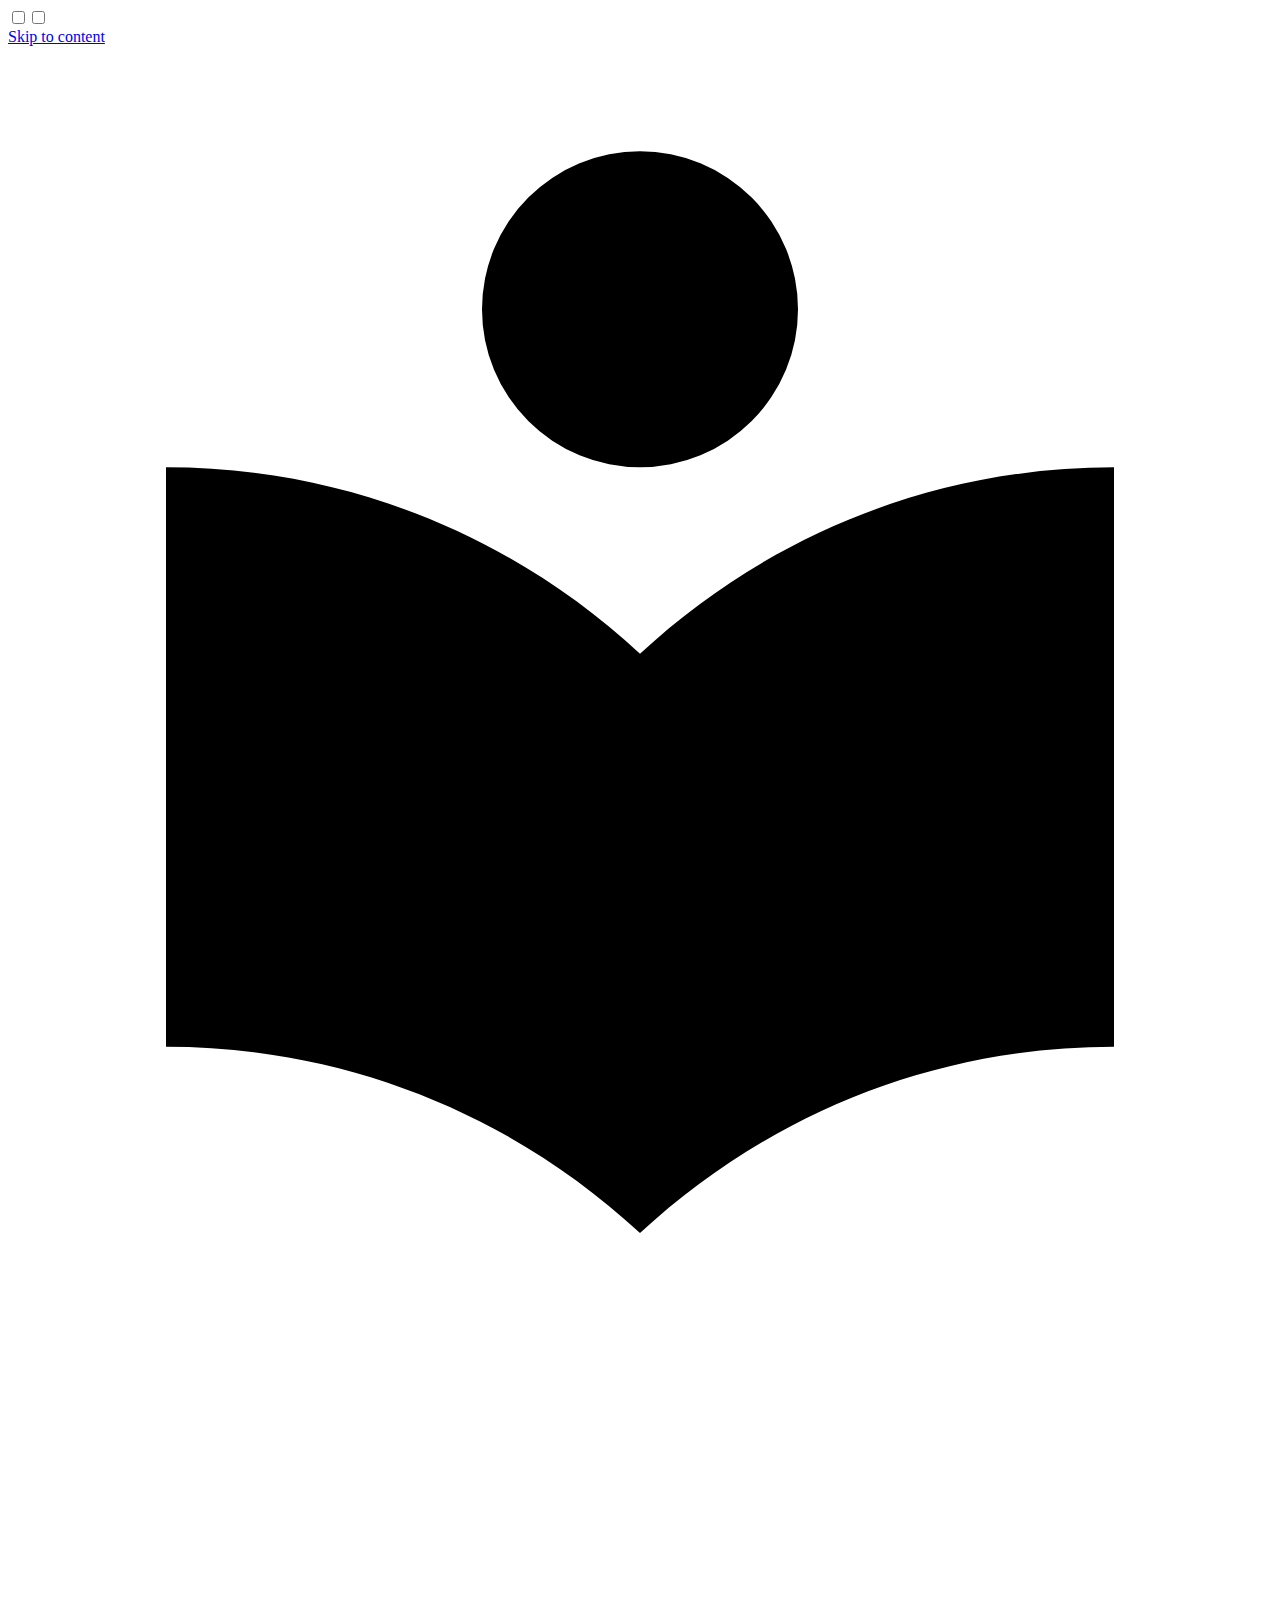
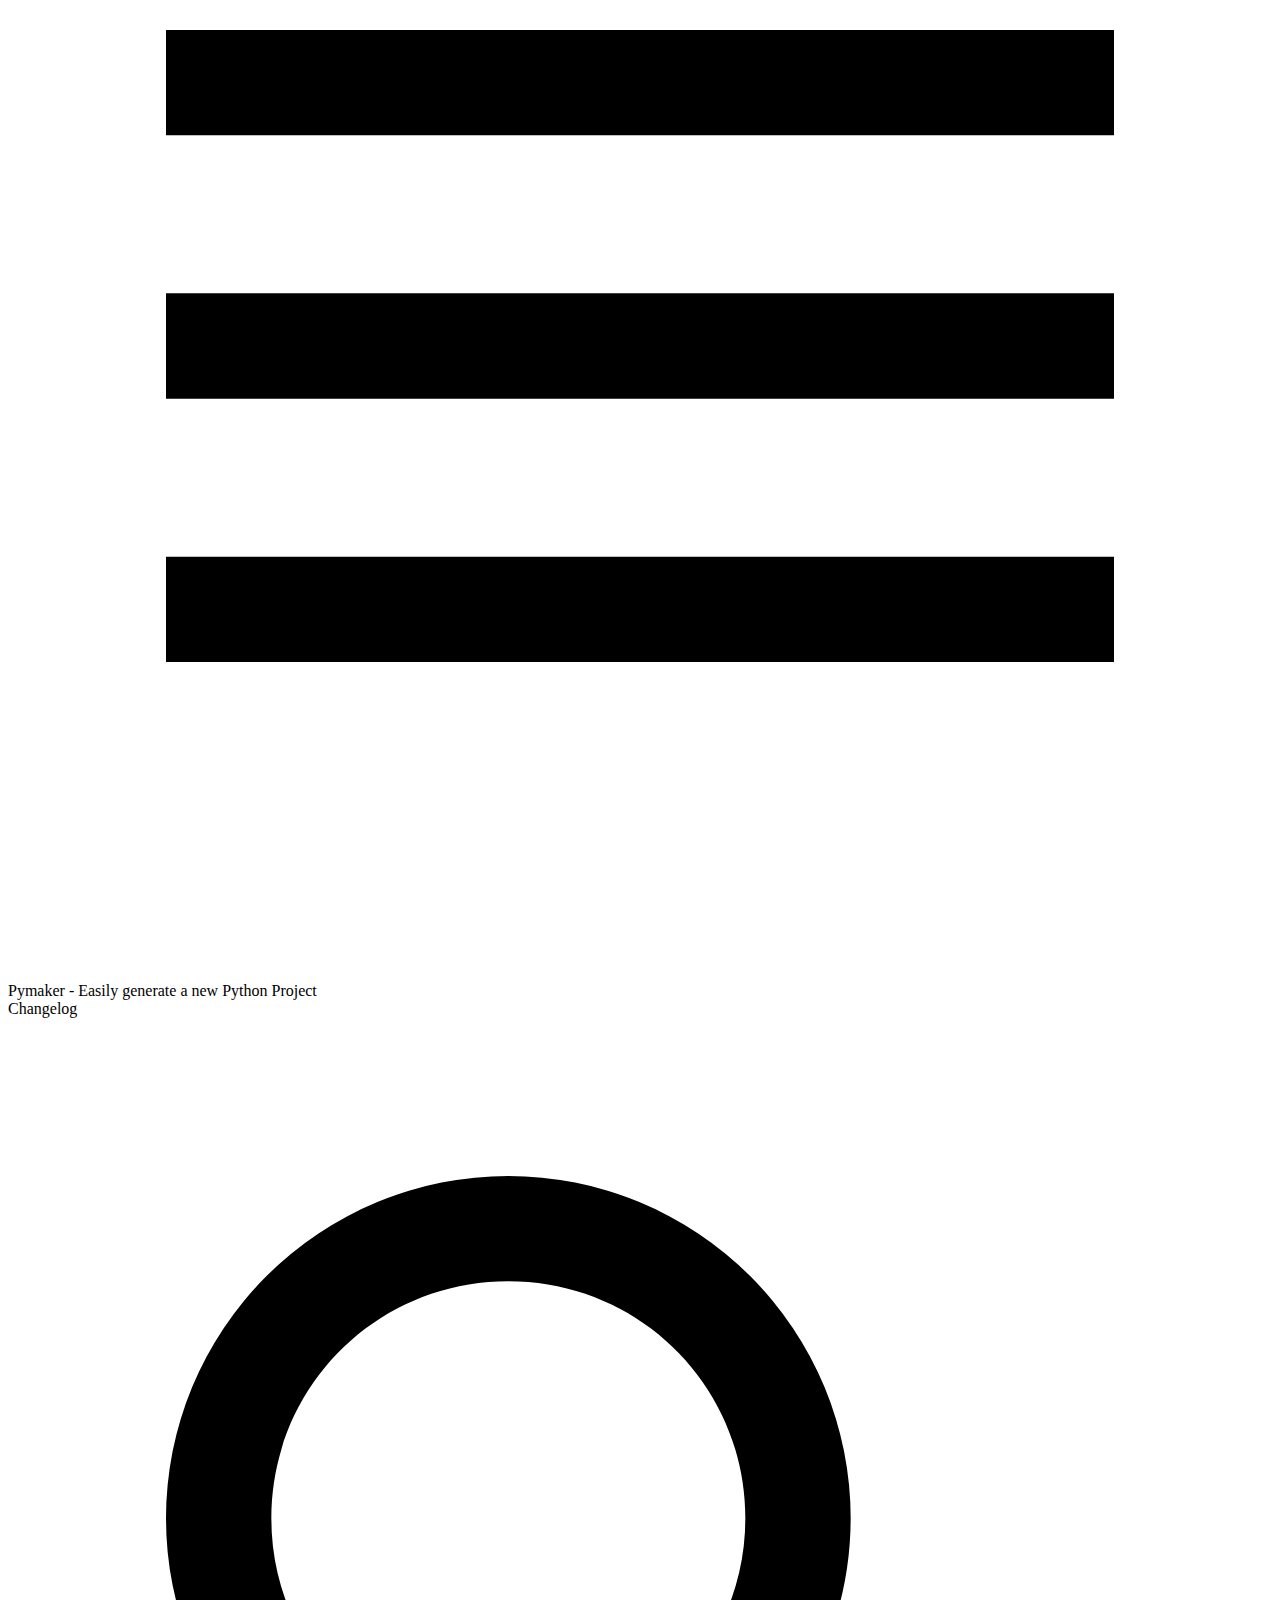
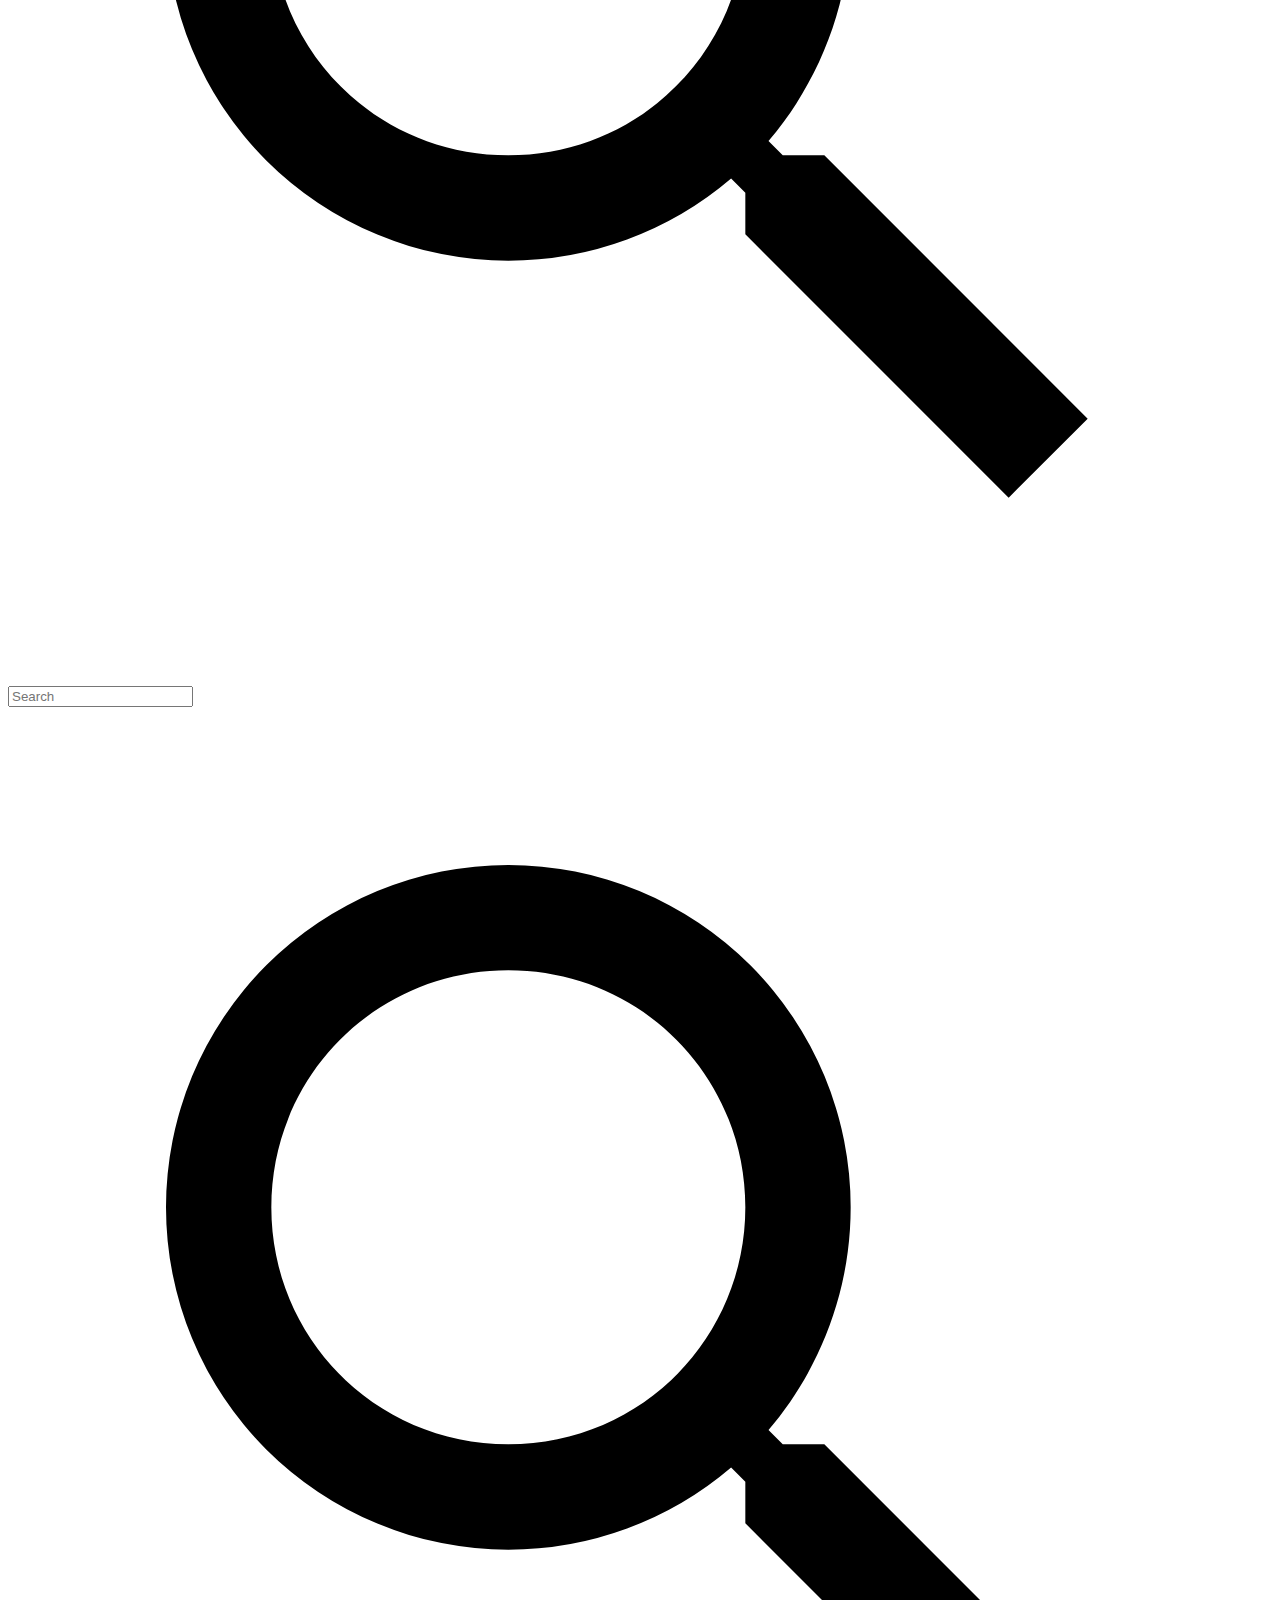
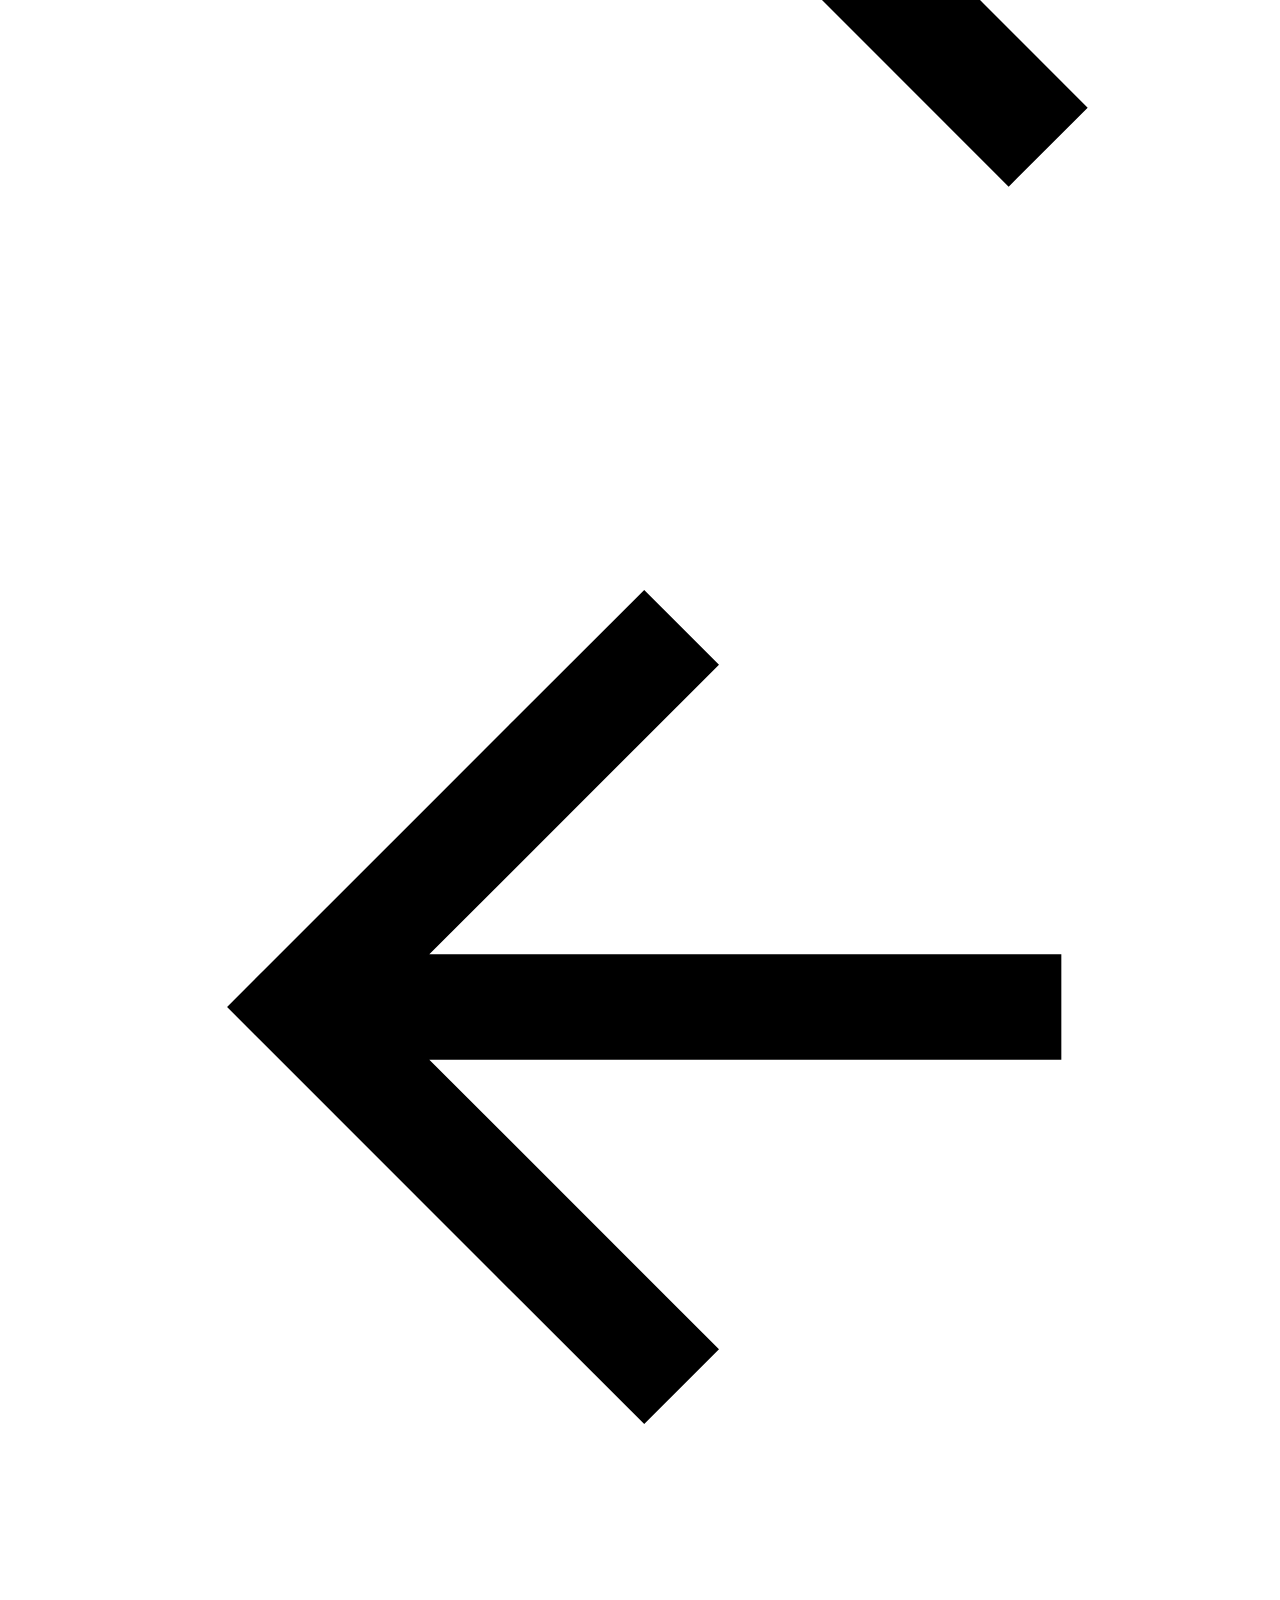
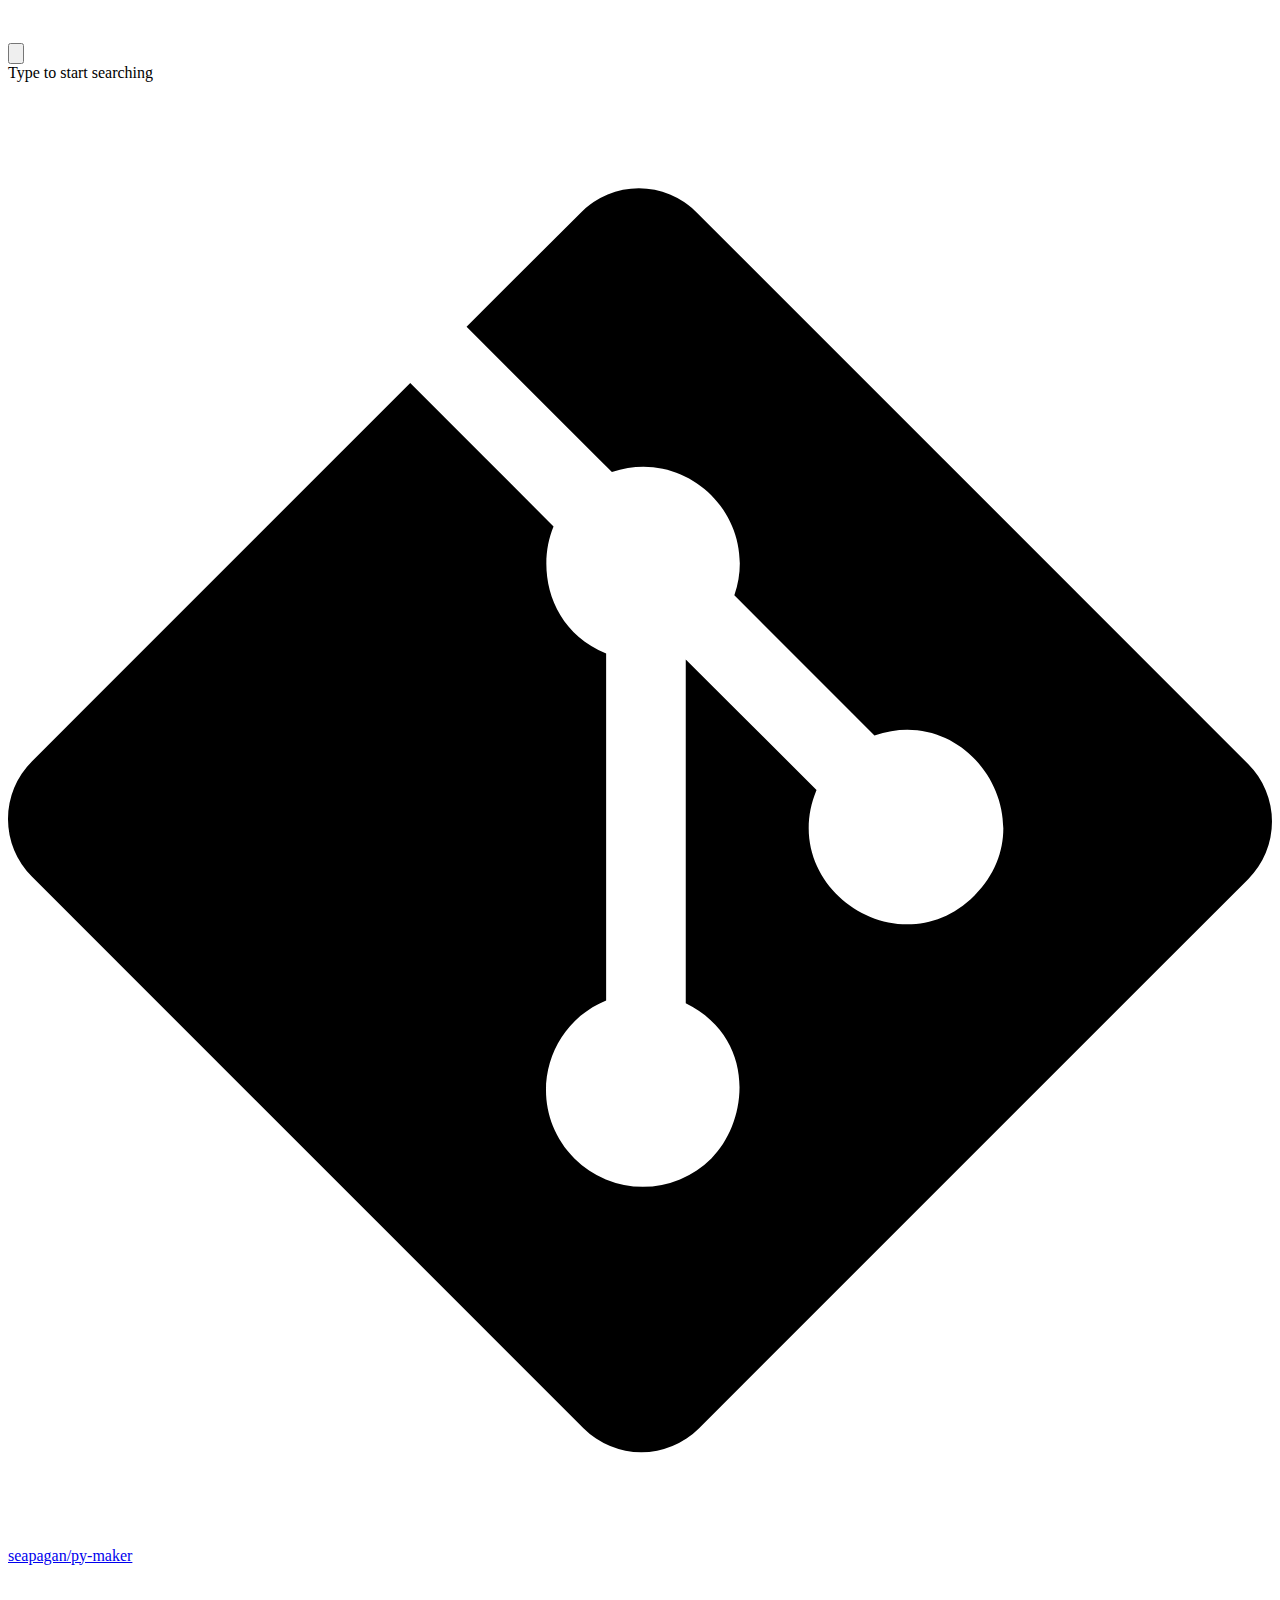
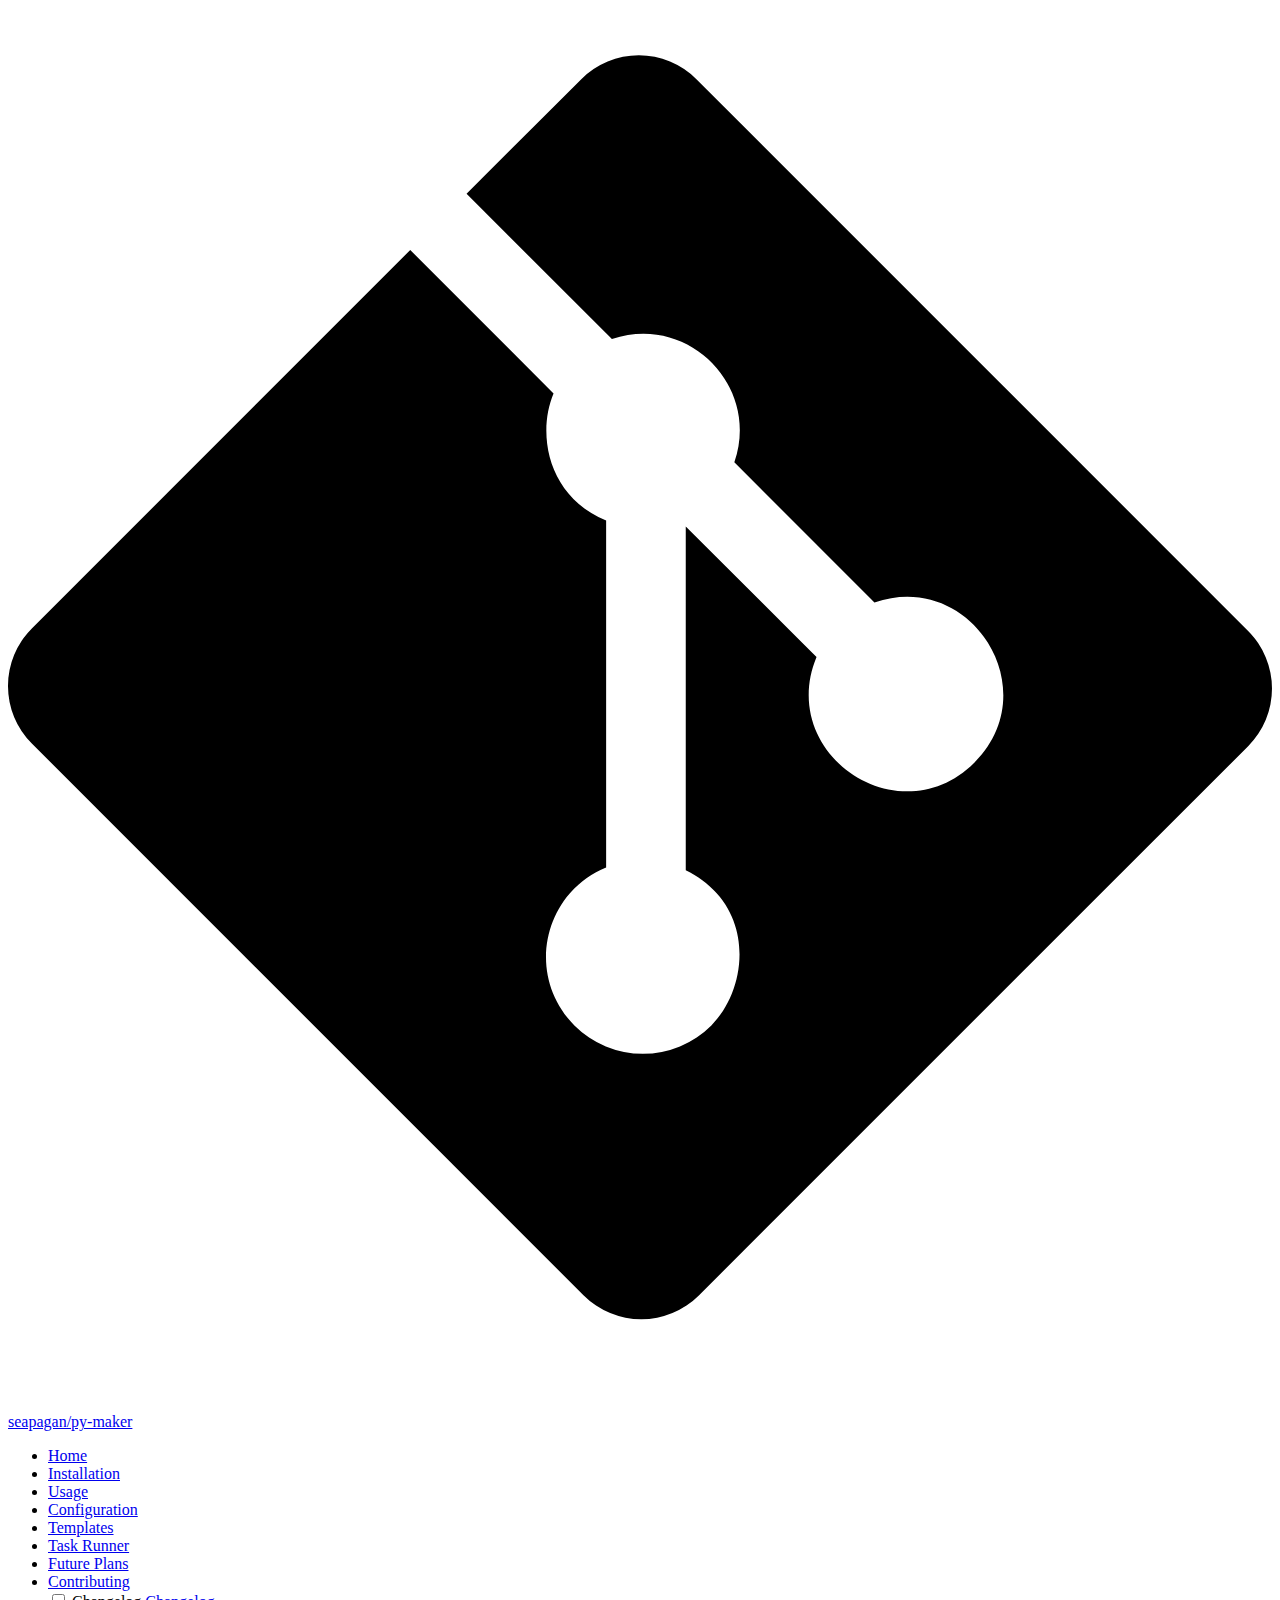
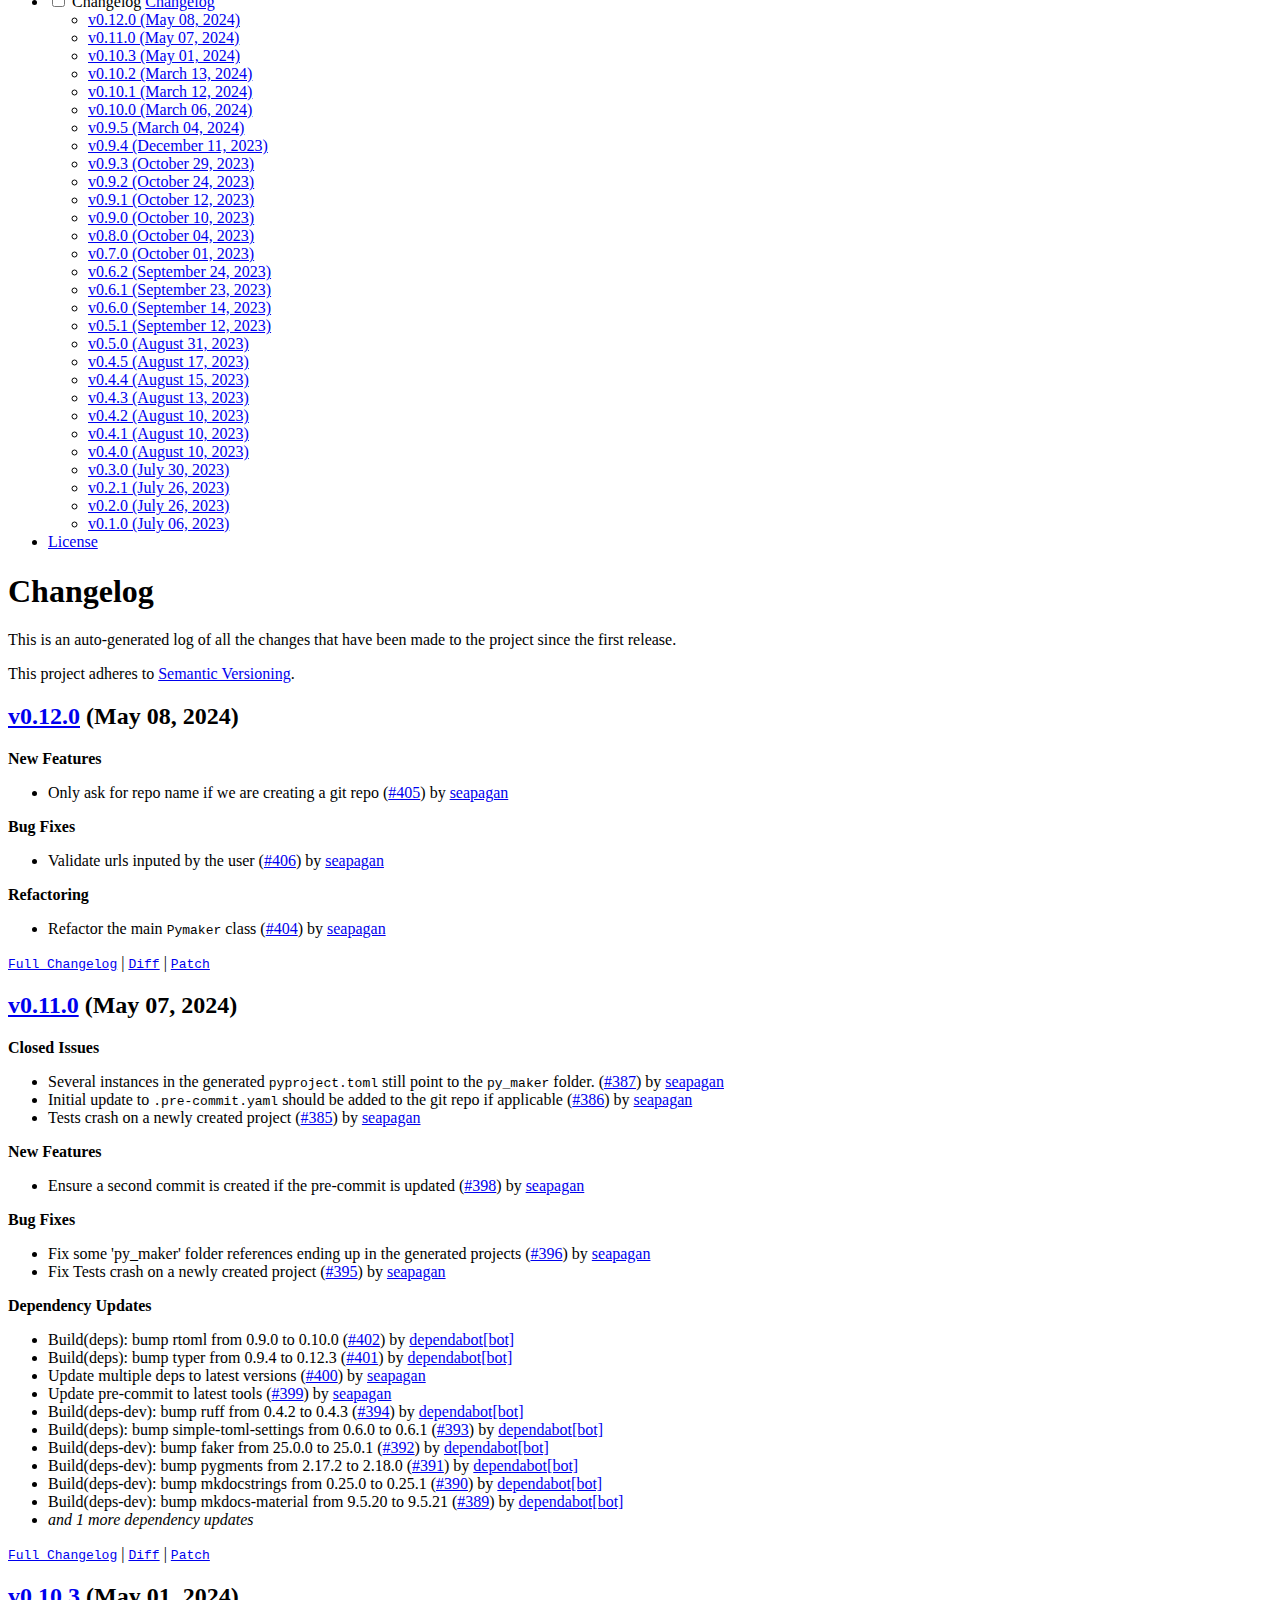
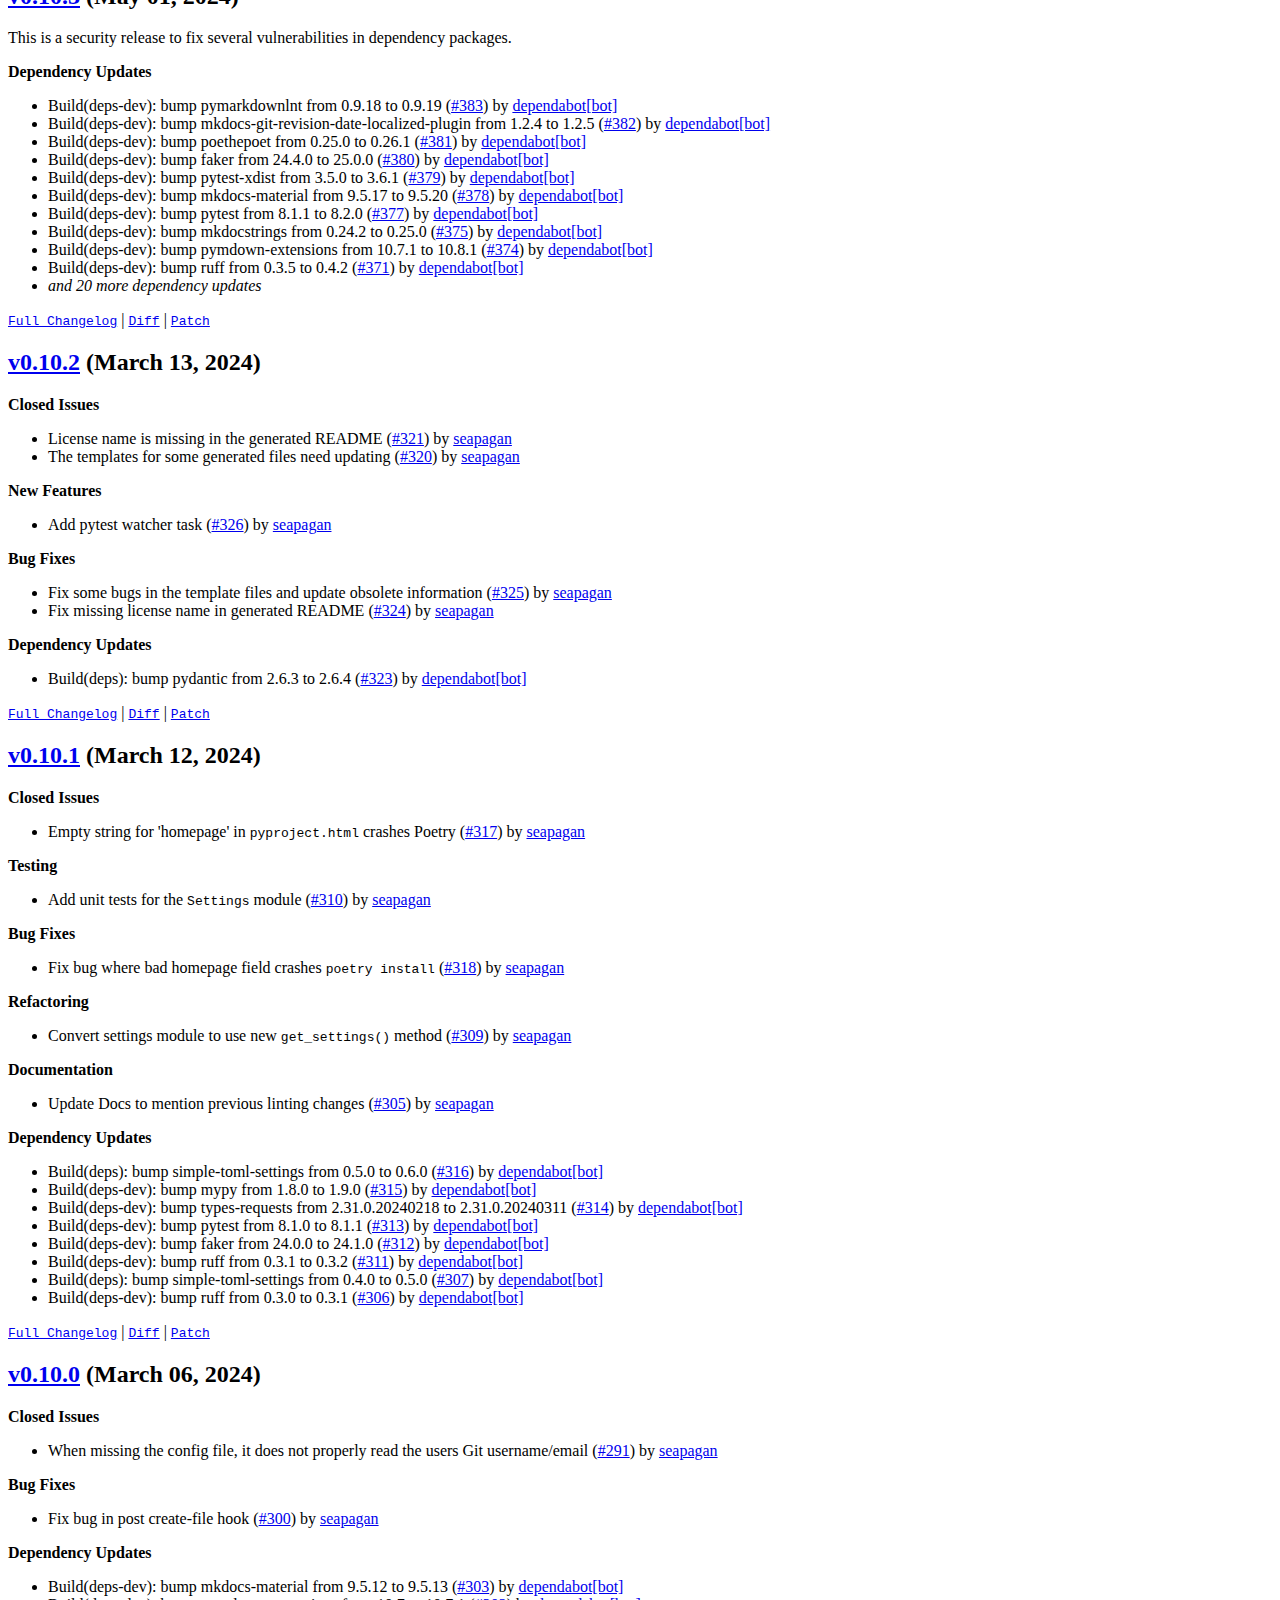
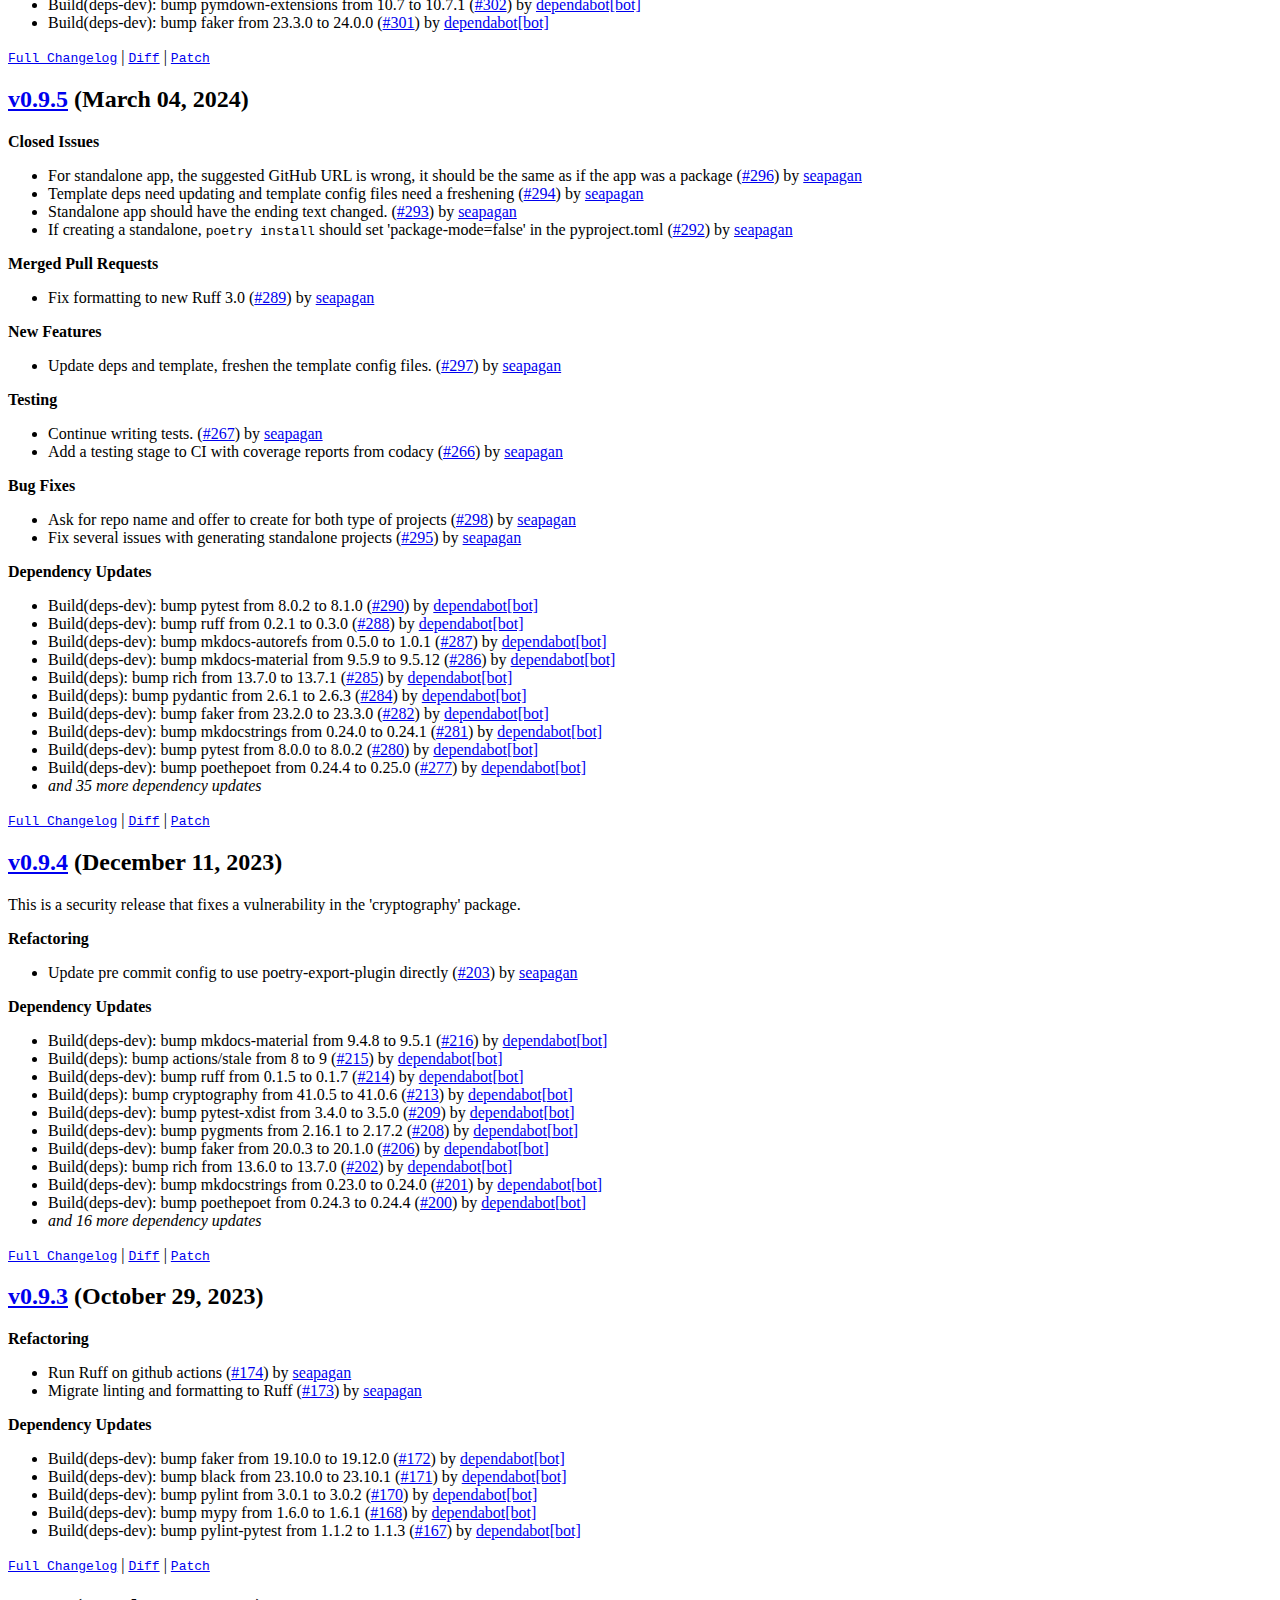
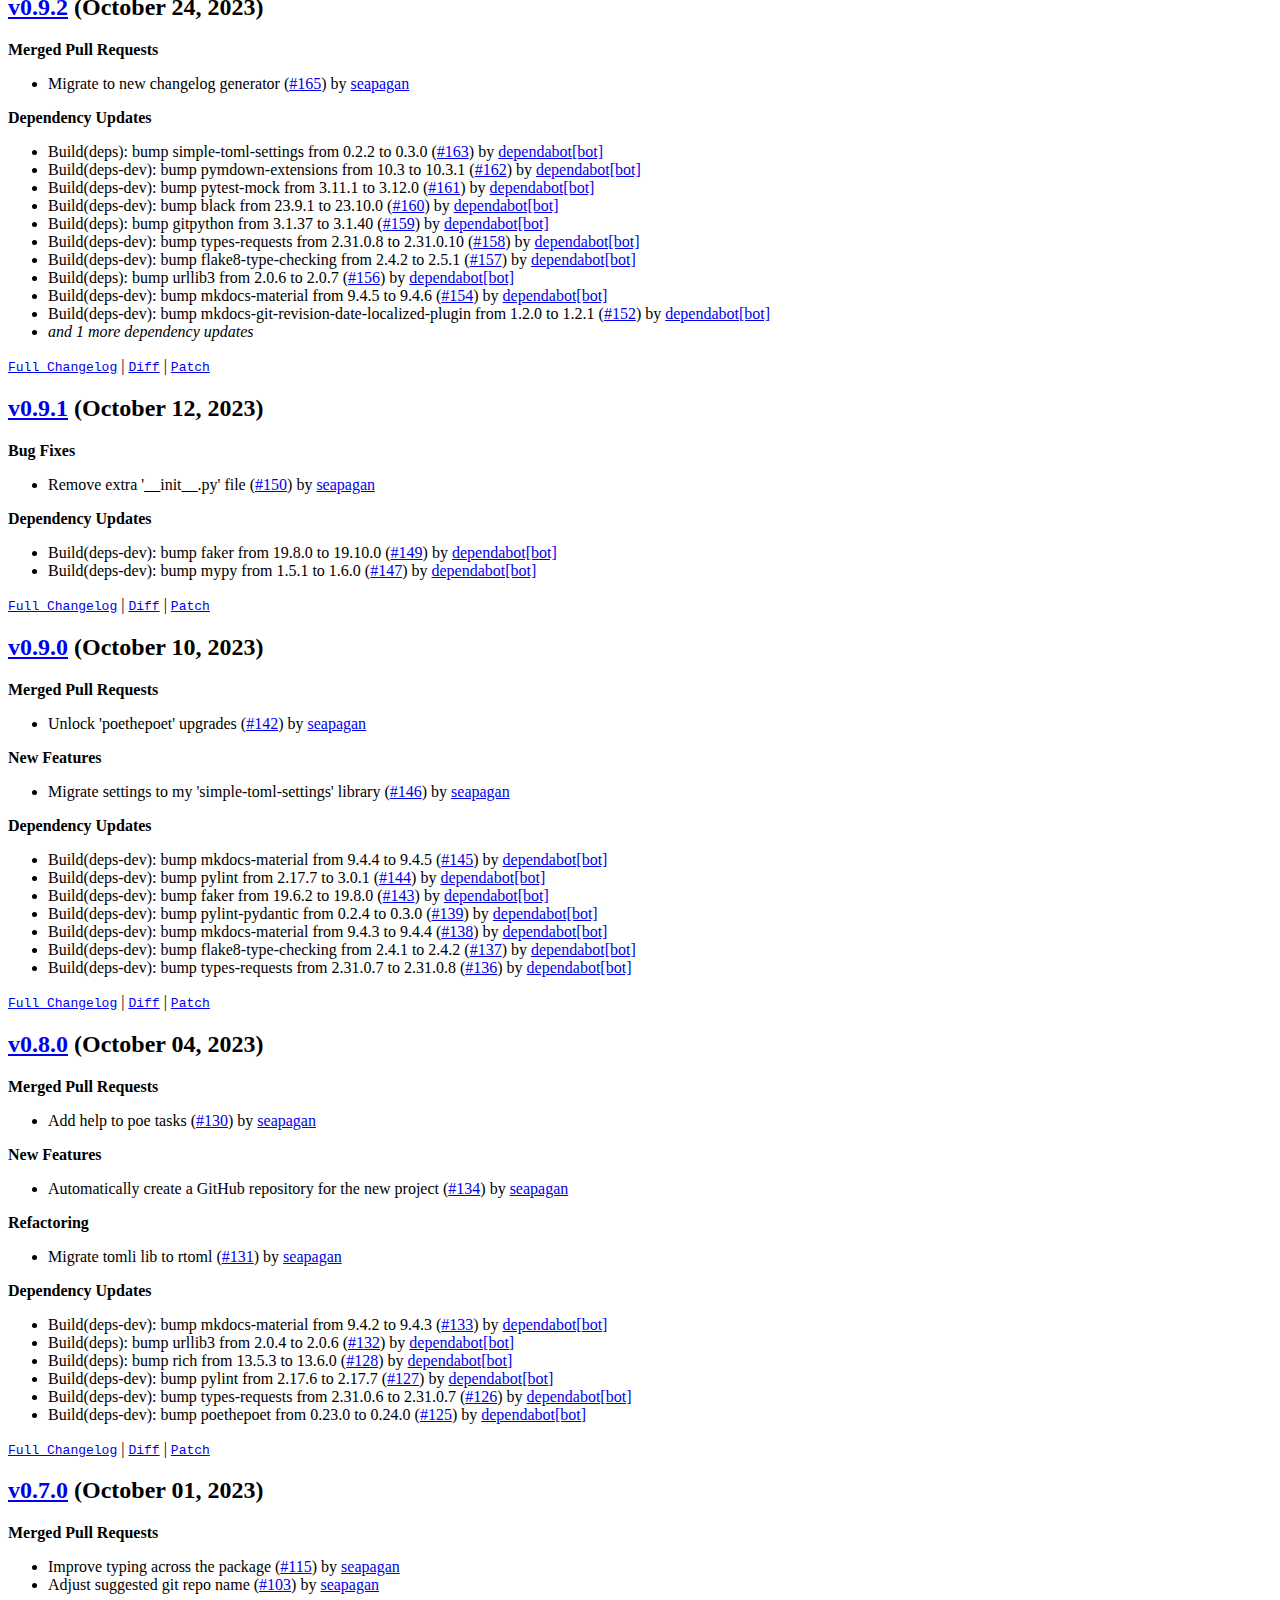
==== commit d03c5acd: "Deployed 17fe486 with MkDocs version: 1.6.0" ====
--- a/changelog/index.html
+++ b/changelog/index.html
@@ -1 +1 @@
-<!doctype html><html lang=en class=no-js><head><meta charset=utf-8><meta name=viewport content="width=device-width,initial-scale=1"><link href=https://pymaker.seapagan.net/changelog/ rel=canonical><link href=../contributing/ rel=prev><link href=../license/ rel=next><link rel=icon href=../assets/images/favicon.png><meta name=generator content="mkdocs-1.6.0, mkdocs-material-9.5.21"><title>Changelog - Pymaker - Easily generate a new Python Project</title><link rel=stylesheet href=../assets/stylesheets/main.66ac8b77.min.css><link rel=stylesheet href=../assets/stylesheets/palette.06af60db.min.css><link rel=preconnect href=https://fonts.gstatic.com crossorigin><link rel=stylesheet href="https://fonts.googleapis.com/css?family=Roboto:300,300i,400,400i,700,700i%7CRoboto+Mono:400,400i,700,700i&display=fallback"><style>:root{--md-text-font:"Roboto";--md-code-font:"Roboto Mono"}</style><link rel=stylesheet href=../assets/_mkdocstrings.css><link rel=stylesheet href=../css/extra.css><script>__md_scope=new URL("..",location),__md_hash=e=>[...e].reduce((e,_)=>(e<<5)-e+_.charCodeAt(0),0),__md_get=(e,_=localStorage,t=__md_scope)=>JSON.parse(_.getItem(t.pathname+"."+e)),__md_set=(e,_,t=localStorage,a=__md_scope)=>{try{t.setItem(a.pathname+"."+e,JSON.stringify(_))}catch(e){}}</script></head><body dir=ltr data-md-color-scheme=default data-md-color-primary=light-blue data-md-color-accent=blue><input class=md-toggle data-md-toggle=drawer type=checkbox id=__drawer autocomplete=off><input class=md-toggle data-md-toggle=search type=checkbox id=__search autocomplete=off><label class=md-overlay for=__drawer></label><div data-md-component=skip><a href=#changelog class=md-skip> Skip to content </a></div><div data-md-component=announce></div><header class="md-header md-header--shadow" data-md-component=header><nav class="md-header__inner md-grid" aria-label=Header><a href=.. title="Pymaker - Easily generate a new Python Project" class="md-header__button md-logo" aria-label="Pymaker - Easily generate a new Python Project" data-md-component=logo><svg xmlns=http://www.w3.org/2000/svg viewbox="0 0 24 24"><path d="M12 8a3 3 0 0 0 3-3 3 3 0 0 0-3-3 3 3 0 0 0-3 3 3 3 0 0 0 3 3m0 3.54C9.64 9.35 6.5 8 3 8v11c3.5 0 6.64 1.35 9 3.54 2.36-2.19 5.5-3.54 9-3.54V8c-3.5 0-6.64 1.35-9 3.54Z"/></svg></a><label class="md-header__button md-icon" for=__drawer><svg xmlns=http://www.w3.org/2000/svg viewbox="0 0 24 24"><path d="M3 6h18v2H3V6m0 5h18v2H3v-2m0 5h18v2H3v-2Z"/></svg></label><div class=md-header__title data-md-component=header-title><div class=md-header__ellipsis><div class=md-header__topic><span class=md-ellipsis> Pymaker - Easily generate a new Python Project </span></div><div class=md-header__topic data-md-component=header-topic><span class=md-ellipsis> Changelog </span></div></div></div><label class="md-header__button md-icon" for=__search><svg xmlns=http://www.w3.org/2000/svg viewbox="0 0 24 24"><path d="M9.5 3A6.5 6.5 0 0 1 16 9.5c0 1.61-.59 3.09-1.56 4.23l.27.27h.79l5 5-1.5 1.5-5-5v-.79l-.27-.27A6.516 6.516 0 0 1 9.5 16 6.5 6.5 0 0 1 3 9.5 6.5 6.5 0 0 1 9.5 3m0 2C7 5 5 7 5 9.5S7 14 9.5 14 14 12 14 9.5 12 5 9.5 5Z"/></svg></label><div class=md-search data-md-component=search role=dialog><label class=md-search__overlay for=__search></label><div class=md-search__inner role=search><form class=md-search__form name=search><input type=text class=md-search__input name=query aria-label=Search placeholder=Search autocapitalize=off autocorrect=off autocomplete=off spellcheck=false data-md-component=search-query required><label class="md-search__icon md-icon" for=__search><svg xmlns=http://www.w3.org/2000/svg viewbox="0 0 24 24"><path d="M9.5 3A6.5 6.5 0 0 1 16 9.5c0 1.61-.59 3.09-1.56 4.23l.27.27h.79l5 5-1.5 1.5-5-5v-.79l-.27-.27A6.516 6.516 0 0 1 9.5 16 6.5 6.5 0 0 1 3 9.5 6.5 6.5 0 0 1 9.5 3m0 2C7 5 5 7 5 9.5S7 14 9.5 14 14 12 14 9.5 12 5 9.5 5Z"/></svg><svg xmlns=http://www.w3.org/2000/svg viewbox="0 0 24 24"><path d="M20 11v2H8l5.5 5.5-1.42 1.42L4.16 12l7.92-7.92L13.5 5.5 8 11h12Z"/></svg></label><nav class=md-search__options aria-label=Search><button type=reset class="md-search__icon md-icon" title=Clear aria-label=Clear tabindex=-1><svg xmlns=http://www.w3.org/2000/svg viewbox="0 0 24 24"><path d="M19 6.41 17.59 5 12 10.59 6.41 5 5 6.41 10.59 12 5 17.59 6.41 19 12 13.41 17.59 19 19 17.59 13.41 12 19 6.41Z"/></svg></button></nav></form><div class=md-search__output><div class=md-search__scrollwrap data-md-scrollfix><div class=md-search-result data-md-component=search-result><div class=md-search-result__meta> Initializing search </div><ol class=md-search-result__list role=presentation></ol></div></div></div></div></div><div class=md-header__source><a href=https://github.com/seapagan/py-maker title="Go to repository" class=md-source data-md-component=source><div class="md-source__icon md-icon"><svg xmlns=http://www.w3.org/2000/svg viewbox="0 0 448 512"><!-- Font Awesome Free 6.5.2 by @fontawesome - https://fontawesome.com License - https://fontawesome.com/license/free (Icons: CC BY 4.0, Fonts: SIL OFL 1.1, Code: MIT License) Copyright 2024 Fonticons, Inc.--><path d="M439.55 236.05 244 40.45a28.87 28.87 0 0 0-40.81 0l-40.66 40.63 51.52 51.52c27.06-9.14 52.68 16.77 43.39 43.68l49.66 49.66c34.23-11.8 61.18 31 35.47 56.69-26.49 26.49-70.21-2.87-56-37.34L240.22 199v121.85c25.3 12.54 22.26 41.85 9.08 55a34.34 34.34 0 0 1-48.55 0c-17.57-17.6-11.07-46.91 11.25-56v-123c-20.8-8.51-24.6-30.74-18.64-45L142.57 101 8.45 235.14a28.86 28.86 0 0 0 0 40.81l195.61 195.6a28.86 28.86 0 0 0 40.8 0l194.69-194.69a28.86 28.86 0 0 0 0-40.81z"/></svg></div><div class=md-source__repository> seapagan/py-maker </div></a></div></nav></header><div class=md-container data-md-component=container><main class=md-main data-md-component=main><div class="md-main__inner md-grid"><div class="md-sidebar md-sidebar--primary" data-md-component=sidebar data-md-type=navigation><div class=md-sidebar__scrollwrap><div class=md-sidebar__inner><nav class="md-nav md-nav--primary" aria-label=Navigation data-md-level=0><label class=md-nav__title for=__drawer><a href=.. title="Pymaker - Easily generate a new Python Project" class="md-nav__button md-logo" aria-label="Pymaker - Easily generate a new Python Project" data-md-component=logo><svg xmlns=http://www.w3.org/2000/svg viewbox="0 0 24 24"><path d="M12 8a3 3 0 0 0 3-3 3 3 0 0 0-3-3 3 3 0 0 0-3 3 3 3 0 0 0 3 3m0 3.54C9.64 9.35 6.5 8 3 8v11c3.5 0 6.64 1.35 9 3.54 2.36-2.19 5.5-3.54 9-3.54V8c-3.5 0-6.64 1.35-9 3.54Z"/></svg></a> Pymaker - Easily generate a new Python Project </label><div class=md-nav__source><a href=https://github.com/seapagan/py-maker title="Go to repository" class=md-source data-md-component=source><div class="md-source__icon md-icon"><svg xmlns=http://www.w3.org/2000/svg viewbox="0 0 448 512"><!-- Font Awesome Free 6.5.2 by @fontawesome - https://fontawesome.com License - https://fontawesome.com/license/free (Icons: CC BY 4.0, Fonts: SIL OFL 1.1, Code: MIT License) Copyright 2024 Fonticons, Inc.--><path d="M439.55 236.05 244 40.45a28.87 28.87 0 0 0-40.81 0l-40.66 40.63 51.52 51.52c27.06-9.14 52.68 16.77 43.39 43.68l49.66 49.66c34.23-11.8 61.18 31 35.47 56.69-26.49 26.49-70.21-2.87-56-37.34L240.22 199v121.85c25.3 12.54 22.26 41.85 9.08 55a34.34 34.34 0 0 1-48.55 0c-17.57-17.6-11.07-46.91 11.25-56v-123c-20.8-8.51-24.6-30.74-18.64-45L142.57 101 8.45 235.14a28.86 28.86 0 0 0 0 40.81l195.61 195.6a28.86 28.86 0 0 0 40.8 0l194.69-194.69a28.86 28.86 0 0 0 0-40.81z"/></svg></div><div class=md-source__repository> seapagan/py-maker </div></a></div><ul class=md-nav__list data-md-scrollfix><li class=md-nav__item><a href=.. class=md-nav__link><span class=md-ellipsis> Home </span></a></li><li class=md-nav__item><a href=../installation/ class=md-nav__link><span class=md-ellipsis> Installation </span></a></li><li class=md-nav__item><a href=../usage/ class=md-nav__link><span class=md-ellipsis> Usage </span></a></li><li class=md-nav__item><a href=../configuration/ class=md-nav__link><span class=md-ellipsis> Configuration </span></a></li><li class="md-nav__item md-nav__item--pruned md-nav__item--nested"><a href=../template/internal/ class=md-nav__link><span class=md-ellipsis> Templates </span><span class="md-nav__icon md-icon"></span></a></li><li class=md-nav__item><a href=../tasks/ class=md-nav__link><span class=md-ellipsis> Task Runner </span></a></li><li class=md-nav__item><a href=../future-plans/ class=md-nav__link><span class=md-ellipsis> Future Plans </span></a></li><li class=md-nav__item><a href=../contributing/ class=md-nav__link><span class=md-ellipsis> Contributing </span></a></li><li class="md-nav__item md-nav__item--active"><input class="md-nav__toggle md-toggle" type=checkbox id=__toc><label class="md-nav__link md-nav__link--active" for=__toc><span class=md-ellipsis> Changelog </span><span class="md-nav__icon md-icon"></span></label><a href=./ class="md-nav__link md-nav__link--active"><span class=md-ellipsis> Changelog </span></a><nav class="md-nav md-nav--secondary" aria-label="Table of contents"><label class=md-nav__title for=__toc><span class="md-nav__icon md-icon"></span> Table of contents </label><ul class=md-nav__list data-md-component=toc data-md-scrollfix><li class=md-nav__item><a href=#v0110-may-07-2024 class=md-nav__link><span class=md-ellipsis> v0.11.0 (May 07, 2024) </span></a></li><li class=md-nav__item><a href=#v0103-may-01-2024 class=md-nav__link><span class=md-ellipsis> v0.10.3 (May 01, 2024) </span></a></li><li class=md-nav__item><a href=#v0102-march-13-2024 class=md-nav__link><span class=md-ellipsis> v0.10.2 (March 13, 2024) </span></a></li><li class=md-nav__item><a href=#v0101-march-12-2024 class=md-nav__link><span class=md-ellipsis> v0.10.1 (March 12, 2024) </span></a></li><li class=md-nav__item><a href=#v0100-march-06-2024 class=md-nav__link><span class=md-ellipsis> v0.10.0 (March 06, 2024) </span></a></li><li class=md-nav__item><a href=#v095-march-04-2024 class=md-nav__link><span class=md-ellipsis> v0.9.5 (March 04, 2024) </span></a></li><li class=md-nav__item><a href=#v094-december-11-2023 class=md-nav__link><span class=md-ellipsis> v0.9.4 (December 11, 2023) </span></a></li><li class=md-nav__item><a href=#v093-october-29-2023 class=md-nav__link><span class=md-ellipsis> v0.9.3 (October 29, 2023) </span></a></li><li class=md-nav__item><a href=#v092-october-24-2023 class=md-nav__link><span class=md-ellipsis> v0.9.2 (October 24, 2023) </span></a></li><li class=md-nav__item><a href=#v091-october-12-2023 class=md-nav__link><span class=md-ellipsis> v0.9.1 (October 12, 2023) </span></a></li><li class=md-nav__item><a href=#v090-october-10-2023 class=md-nav__link><span class=md-ellipsis> v0.9.0 (October 10, 2023) </span></a></li><li class=md-nav__item><a href=#v080-october-04-2023 class=md-nav__link><span class=md-ellipsis> v0.8.0 (October 04, 2023) </span></a></li><li class=md-nav__item><a href=#v070-october-01-2023 class=md-nav__link><span class=md-ellipsis> v0.7.0 (October 01, 2023) </span></a></li><li class=md-nav__item><a href=#v062-september-24-2023 class=md-nav__link><span class=md-ellipsis> v0.6.2 (September 24, 2023) </span></a></li><li class=md-nav__item><a href=#v061-september-23-2023 class=md-nav__link><span class=md-ellipsis> v0.6.1 (September 23, 2023) </span></a></li><li class=md-nav__item><a href=#v060-september-14-2023 class=md-nav__link><span class=md-ellipsis> v0.6.0 (September 14, 2023) </span></a></li><li class=md-nav__item><a href=#v051-september-12-2023 class=md-nav__link><span class=md-ellipsis> v0.5.1 (September 12, 2023) </span></a></li><li class=md-nav__item><a href=#v050-august-31-2023 class=md-nav__link><span class=md-ellipsis> v0.5.0 (August 31, 2023) </span></a></li><li class=md-nav__item><a href=#v045-august-17-2023 class=md-nav__link><span class=md-ellipsis> v0.4.5 (August 17, 2023) </span></a></li><li class=md-nav__item><a href=#v044-august-15-2023 class=md-nav__link><span class=md-ellipsis> v0.4.4 (August 15, 2023) </span></a></li><li class=md-nav__item><a href=#v043-august-13-2023 class=md-nav__link><span class=md-ellipsis> v0.4.3 (August 13, 2023) </span></a></li><li class=md-nav__item><a href=#v042-august-10-2023 class=md-nav__link><span class=md-ellipsis> v0.4.2 (August 10, 2023) </span></a></li><li class=md-nav__item><a href=#v041-august-10-2023 class=md-nav__link><span class=md-ellipsis> v0.4.1 (August 10, 2023) </span></a></li><li class=md-nav__item><a href=#v040-august-10-2023 class=md-nav__link><span class=md-ellipsis> v0.4.0 (August 10, 2023) </span></a></li><li class=md-nav__item><a href=#v030-july-30-2023 class=md-nav__link><span class=md-ellipsis> v0.3.0 (July 30, 2023) </span></a></li><li class=md-nav__item><a href=#v021-july-26-2023 class=md-nav__link><span class=md-ellipsis> v0.2.1 (July 26, 2023) </span></a></li><li class=md-nav__item><a href=#v020-july-26-2023 class=md-nav__link><span class=md-ellipsis> v0.2.0 (July 26, 2023) </span></a></li><li class=md-nav__item><a href=#v010-july-06-2023 class=md-nav__link><span class=md-ellipsis> v0.1.0 (July 06, 2023) </span></a></li></ul></nav></li><li class=md-nav__item><a href=../license/ class=md-nav__link><span class=md-ellipsis> License </span></a></li></ul></nav></div></div></div><div class="md-sidebar md-sidebar--secondary" data-md-component=sidebar data-md-type=toc hidden><div class=md-sidebar__scrollwrap><div class=md-sidebar__inner><nav class="md-nav md-nav--secondary" aria-label="Table of contents"><label class=md-nav__title for=__toc><span class="md-nav__icon md-icon"></span> Table of contents </label><ul class=md-nav__list data-md-component=toc data-md-scrollfix><li class=md-nav__item><a href=#v0110-may-07-2024 class=md-nav__link><span class=md-ellipsis> v0.11.0 (May 07, 2024) </span></a></li><li class=md-nav__item><a href=#v0103-may-01-2024 class=md-nav__link><span class=md-ellipsis> v0.10.3 (May 01, 2024) </span></a></li><li class=md-nav__item><a href=#v0102-march-13-2024 class=md-nav__link><span class=md-ellipsis> v0.10.2 (March 13, 2024) </span></a></li><li class=md-nav__item><a href=#v0101-march-12-2024 class=md-nav__link><span class=md-ellipsis> v0.10.1 (March 12, 2024) </span></a></li><li class=md-nav__item><a href=#v0100-march-06-2024 class=md-nav__link><span class=md-ellipsis> v0.10.0 (March 06, 2024) </span></a></li><li class=md-nav__item><a href=#v095-march-04-2024 class=md-nav__link><span class=md-ellipsis> v0.9.5 (March 04, 2024) </span></a></li><li class=md-nav__item><a href=#v094-december-11-2023 class=md-nav__link><span class=md-ellipsis> v0.9.4 (December 11, 2023) </span></a></li><li class=md-nav__item><a href=#v093-october-29-2023 class=md-nav__link><span class=md-ellipsis> v0.9.3 (October 29, 2023) </span></a></li><li class=md-nav__item><a href=#v092-october-24-2023 class=md-nav__link><span class=md-ellipsis> v0.9.2 (October 24, 2023) </span></a></li><li class=md-nav__item><a href=#v091-october-12-2023 class=md-nav__link><span class=md-ellipsis> v0.9.1 (October 12, 2023) </span></a></li><li class=md-nav__item><a href=#v090-october-10-2023 class=md-nav__link><span class=md-ellipsis> v0.9.0 (October 10, 2023) </span></a></li><li class=md-nav__item><a href=#v080-october-04-2023 class=md-nav__link><span class=md-ellipsis> v0.8.0 (October 04, 2023) </span></a></li><li class=md-nav__item><a href=#v070-october-01-2023 class=md-nav__link><span class=md-ellipsis> v0.7.0 (October 01, 2023) </span></a></li><li class=md-nav__item><a href=#v062-september-24-2023 class=md-nav__link><span class=md-ellipsis> v0.6.2 (September 24, 2023) </span></a></li><li class=md-nav__item><a href=#v061-september-23-2023 class=md-nav__link><span class=md-ellipsis> v0.6.1 (September 23, 2023) </span></a></li><li class=md-nav__item><a href=#v060-september-14-2023 class=md-nav__link><span class=md-ellipsis> v0.6.0 (September 14, 2023) </span></a></li><li class=md-nav__item><a href=#v051-september-12-2023 class=md-nav__link><span class=md-ellipsis> v0.5.1 (September 12, 2023) </span></a></li><li class=md-nav__item><a href=#v050-august-31-2023 class=md-nav__link><span class=md-ellipsis> v0.5.0 (August 31, 2023) </span></a></li><li class=md-nav__item><a href=#v045-august-17-2023 class=md-nav__link><span class=md-ellipsis> v0.4.5 (August 17, 2023) </span></a></li><li class=md-nav__item><a href=#v044-august-15-2023 class=md-nav__link><span class=md-ellipsis> v0.4.4 (August 15, 2023) </span></a></li><li class=md-nav__item><a href=#v043-august-13-2023 class=md-nav__link><span class=md-ellipsis> v0.4.3 (August 13, 2023) </span></a></li><li class=md-nav__item><a href=#v042-august-10-2023 class=md-nav__link><span class=md-ellipsis> v0.4.2 (August 10, 2023) </span></a></li><li class=md-nav__item><a href=#v041-august-10-2023 class=md-nav__link><span class=md-ellipsis> v0.4.1 (August 10, 2023) </span></a></li><li class=md-nav__item><a href=#v040-august-10-2023 class=md-nav__link><span class=md-ellipsis> v0.4.0 (August 10, 2023) </span></a></li><li class=md-nav__item><a href=#v030-july-30-2023 class=md-nav__link><span class=md-ellipsis> v0.3.0 (July 30, 2023) </span></a></li><li class=md-nav__item><a href=#v021-july-26-2023 class=md-nav__link><span class=md-ellipsis> v0.2.1 (July 26, 2023) </span></a></li><li class=md-nav__item><a href=#v020-july-26-2023 class=md-nav__link><span class=md-ellipsis> v0.2.0 (July 26, 2023) </span></a></li><li class=md-nav__item><a href=#v010-july-06-2023 class=md-nav__link><span class=md-ellipsis> v0.1.0 (July 06, 2023) </span></a></li></ul></nav></div></div></div><div class=md-content data-md-component=content><article class="md-content__inner md-typeset"><h1 id=changelog>Changelog</h1><p>This is an auto-generated log of all the changes that have been made to the project since the first release.</p><p>This project adheres to <a href=https://semver.org/spec/v2.0.0.html>Semantic Versioning</a>.</p><h2 id=v0110-may-07-2024><a href=https://github.com/seapagan/py-maker/releases/tag/v0.11.0>v0.11.0</a> (May 07, 2024)</h2><p><strong>Closed Issues</strong></p><ul><li>Several instances in the generated <code>pyproject.toml</code> still point to the <code>py_maker</code> folder. (<a href=https://github.com/seapagan/py-maker/issues/387>#387</a>) by <a href=https://github.com/seapagan>seapagan</a></li><li>Initial update to <code>.pre-commit.yaml</code> should be added to the git repo if applicable (<a href=https://github.com/seapagan/py-maker/issues/386>#386</a>) by <a href=https://github.com/seapagan>seapagan</a></li><li>Tests crash on a newly created project (<a href=https://github.com/seapagan/py-maker/issues/385>#385</a>) by <a href=https://github.com/seapagan>seapagan</a></li></ul><p><strong>New Features</strong></p><ul><li>Ensure a second commit is created if the pre-commit is updated (<a href=https://github.com/seapagan/py-maker/pull/398>#398</a>) by <a href=https://github.com/seapagan>seapagan</a></li></ul><p><strong>Bug Fixes</strong></p><ul><li>Fix some 'py_maker' folder references ending up in the generated projects (<a href=https://github.com/seapagan/py-maker/pull/396>#396</a>) by <a href=https://github.com/seapagan>seapagan</a></li><li>Fix Tests crash on a newly created project (<a href=https://github.com/seapagan/py-maker/pull/395>#395</a>) by <a href=https://github.com/seapagan>seapagan</a></li></ul><p><strong>Dependency Updates</strong></p><ul><li>Build(deps): bump rtoml from 0.9.0 to 0.10.0 (<a href=https://github.com/seapagan/py-maker/pull/402>#402</a>) by <a href=https://github.com/apps/dependabot>dependabot[bot]</a></li><li>Build(deps): bump typer from 0.9.4 to 0.12.3 (<a href=https://github.com/seapagan/py-maker/pull/401>#401</a>) by <a href=https://github.com/apps/dependabot>dependabot[bot]</a></li><li>Update multiple deps to latest versions (<a href=https://github.com/seapagan/py-maker/pull/400>#400</a>) by <a href=https://github.com/seapagan>seapagan</a></li><li>Update pre-commit to latest tools (<a href=https://github.com/seapagan/py-maker/pull/399>#399</a>) by <a href=https://github.com/seapagan>seapagan</a></li><li>Build(deps-dev): bump ruff from 0.4.2 to 0.4.3 (<a href=https://github.com/seapagan/py-maker/pull/394>#394</a>) by <a href=https://github.com/apps/dependabot>dependabot[bot]</a></li><li>Build(deps): bump simple-toml-settings from 0.6.0 to 0.6.1 (<a href=https://github.com/seapagan/py-maker/pull/393>#393</a>) by <a href=https://github.com/apps/dependabot>dependabot[bot]</a></li><li>Build(deps-dev): bump faker from 25.0.0 to 25.0.1 (<a href=https://github.com/seapagan/py-maker/pull/392>#392</a>) by <a href=https://github.com/apps/dependabot>dependabot[bot]</a></li><li>Build(deps-dev): bump pygments from 2.17.2 to 2.18.0 (<a href=https://github.com/seapagan/py-maker/pull/391>#391</a>) by <a href=https://github.com/apps/dependabot>dependabot[bot]</a></li><li>Build(deps-dev): bump mkdocstrings from 0.25.0 to 0.25.1 (<a href=https://github.com/seapagan/py-maker/pull/390>#390</a>) by <a href=https://github.com/apps/dependabot>dependabot[bot]</a></li><li>Build(deps-dev): bump mkdocs-material from 9.5.20 to 9.5.21 (<a href=https://github.com/seapagan/py-maker/pull/389>#389</a>) by <a href=https://github.com/apps/dependabot>dependabot[bot]</a></li><li><em>and 1 more dependency updates</em></li></ul><p><a href=https://github.com/seapagan/py-maker/compare/v0.10.3...v0.11.0><code>Full Changelog</code></a> | <a href=https://github.com/seapagan/py-maker/compare/v0.10.3...v0.11.0.diff><code>Diff</code></a> | <a href=https://github.com/seapagan/py-maker/compare/v0.10.3...v0.11.0.patch><code>Patch</code></a></p><h2 id=v0103-may-01-2024><a href=https://github.com/seapagan/py-maker/releases/tag/v0.10.3>v0.10.3</a> (May 01, 2024)</h2><p>This is a security release to fix several vulnerabilities in dependency packages.</p><p><strong>Dependency Updates</strong></p><ul><li>Build(deps-dev): bump pymarkdownlnt from 0.9.18 to 0.9.19 (<a href=https://github.com/seapagan/py-maker/pull/383>#383</a>) by <a href=https://github.com/apps/dependabot>dependabot[bot]</a></li><li>Build(deps-dev): bump mkdocs-git-revision-date-localized-plugin from 1.2.4 to 1.2.5 (<a href=https://github.com/seapagan/py-maker/pull/382>#382</a>) by <a href=https://github.com/apps/dependabot>dependabot[bot]</a></li><li>Build(deps-dev): bump poethepoet from 0.25.0 to 0.26.1 (<a href=https://github.com/seapagan/py-maker/pull/381>#381</a>) by <a href=https://github.com/apps/dependabot>dependabot[bot]</a></li><li>Build(deps-dev): bump faker from 24.4.0 to 25.0.0 (<a href=https://github.com/seapagan/py-maker/pull/380>#380</a>) by <a href=https://github.com/apps/dependabot>dependabot[bot]</a></li><li>Build(deps-dev): bump pytest-xdist from 3.5.0 to 3.6.1 (<a href=https://github.com/seapagan/py-maker/pull/379>#379</a>) by <a href=https://github.com/apps/dependabot>dependabot[bot]</a></li><li>Build(deps-dev): bump mkdocs-material from 9.5.17 to 9.5.20 (<a href=https://github.com/seapagan/py-maker/pull/378>#378</a>) by <a href=https://github.com/apps/dependabot>dependabot[bot]</a></li><li>Build(deps-dev): bump pytest from 8.1.1 to 8.2.0 (<a href=https://github.com/seapagan/py-maker/pull/377>#377</a>) by <a href=https://github.com/apps/dependabot>dependabot[bot]</a></li><li>Build(deps-dev): bump mkdocstrings from 0.24.2 to 0.25.0 (<a href=https://github.com/seapagan/py-maker/pull/375>#375</a>) by <a href=https://github.com/apps/dependabot>dependabot[bot]</a></li><li>Build(deps-dev): bump pymdown-extensions from 10.7.1 to 10.8.1 (<a href=https://github.com/seapagan/py-maker/pull/374>#374</a>) by <a href=https://github.com/apps/dependabot>dependabot[bot]</a></li><li>Build(deps-dev): bump ruff from 0.3.5 to 0.4.2 (<a href=https://github.com/seapagan/py-maker/pull/371>#371</a>) by <a href=https://github.com/apps/dependabot>dependabot[bot]</a></li><li><em>and 20 more dependency updates</em></li></ul><p><a href=https://github.com/seapagan/py-maker/compare/v0.10.2...v0.10.3><code>Full Changelog</code></a> | <a href=https://github.com/seapagan/py-maker/compare/v0.10.2...v0.10.3.diff><code>Diff</code></a> | <a href=https://github.com/seapagan/py-maker/compare/v0.10.2...v0.10.3.patch><code>Patch</code></a></p><h2 id=v0102-march-13-2024><a href=https://github.com/seapagan/py-maker/releases/tag/v0.10.2>v0.10.2</a> (March 13, 2024)</h2><p><strong>Closed Issues</strong></p><ul><li>License name is missing in the generated README (<a href=https://github.com/seapagan/py-maker/issues/321>#321</a>) by <a href=https://github.com/seapagan>seapagan</a></li><li>The templates for some generated files need updating (<a href=https://github.com/seapagan/py-maker/issues/320>#320</a>) by <a href=https://github.com/seapagan>seapagan</a></li></ul><p><strong>New Features</strong></p><ul><li>Add pytest watcher task (<a href=https://github.com/seapagan/py-maker/pull/326>#326</a>) by <a href=https://github.com/seapagan>seapagan</a></li></ul><p><strong>Bug Fixes</strong></p><ul><li>Fix some bugs in the template files and update obsolete information (<a href=https://github.com/seapagan/py-maker/pull/325>#325</a>) by <a href=https://github.com/seapagan>seapagan</a></li><li>Fix missing license name in generated README (<a href=https://github.com/seapagan/py-maker/pull/324>#324</a>) by <a href=https://github.com/seapagan>seapagan</a></li></ul><p><strong>Dependency Updates</strong></p><ul><li>Build(deps): bump pydantic from 2.6.3 to 2.6.4 (<a href=https://github.com/seapagan/py-maker/pull/323>#323</a>) by <a href=https://github.com/apps/dependabot>dependabot[bot]</a></li></ul><p><a href=https://github.com/seapagan/py-maker/compare/v0.10.1...v0.10.2><code>Full Changelog</code></a> | <a href=https://github.com/seapagan/py-maker/compare/v0.10.1...v0.10.2.diff><code>Diff</code></a> | <a href=https://github.com/seapagan/py-maker/compare/v0.10.1...v0.10.2.patch><code>Patch</code></a></p><h2 id=v0101-march-12-2024><a href=https://github.com/seapagan/py-maker/releases/tag/v0.10.1>v0.10.1</a> (March 12, 2024)</h2><p><strong>Closed Issues</strong></p><ul><li>Empty string for 'homepage' in <code>pyproject.html</code> crashes Poetry (<a href=https://github.com/seapagan/py-maker/issues/317>#317</a>) by <a href=https://github.com/seapagan>seapagan</a></li></ul><p><strong>Testing</strong></p><ul><li>Add unit tests for the <code>Settings</code> module (<a href=https://github.com/seapagan/py-maker/pull/310>#310</a>) by <a href=https://github.com/seapagan>seapagan</a></li></ul><p><strong>Bug Fixes</strong></p><ul><li>Fix bug where bad homepage field crashes <code>poetry install</code> (<a href=https://github.com/seapagan/py-maker/pull/318>#318</a>) by <a href=https://github.com/seapagan>seapagan</a></li></ul><p><strong>Refactoring</strong></p><ul><li>Convert settings module to use new <code>get_settings()</code> method (<a href=https://github.com/seapagan/py-maker/pull/309>#309</a>) by <a href=https://github.com/seapagan>seapagan</a></li></ul><p><strong>Documentation</strong></p><ul><li>Update Docs to mention previous linting changes (<a href=https://github.com/seapagan/py-maker/pull/305>#305</a>) by <a href=https://github.com/seapagan>seapagan</a></li></ul><p><strong>Dependency Updates</strong></p><ul><li>Build(deps): bump simple-toml-settings from 0.5.0 to 0.6.0 (<a href=https://github.com/seapagan/py-maker/pull/316>#316</a>) by <a href=https://github.com/apps/dependabot>dependabot[bot]</a></li><li>Build(deps-dev): bump mypy from 1.8.0 to 1.9.0 (<a href=https://github.com/seapagan/py-maker/pull/315>#315</a>) by <a href=https://github.com/apps/dependabot>dependabot[bot]</a></li><li>Build(deps-dev): bump types-requests from 2.31.0.20240218 to 2.31.0.20240311 (<a href=https://github.com/seapagan/py-maker/pull/314>#314</a>) by <a href=https://github.com/apps/dependabot>dependabot[bot]</a></li><li>Build(deps-dev): bump pytest from 8.1.0 to 8.1.1 (<a href=https://github.com/seapagan/py-maker/pull/313>#313</a>) by <a href=https://github.com/apps/dependabot>dependabot[bot]</a></li><li>Build(deps-dev): bump faker from 24.0.0 to 24.1.0 (<a href=https://github.com/seapagan/py-maker/pull/312>#312</a>) by <a href=https://github.com/apps/dependabot>dependabot[bot]</a></li><li>Build(deps-dev): bump ruff from 0.3.1 to 0.3.2 (<a href=https://github.com/seapagan/py-maker/pull/311>#311</a>) by <a href=https://github.com/apps/dependabot>dependabot[bot]</a></li><li>Build(deps): bump simple-toml-settings from 0.4.0 to 0.5.0 (<a href=https://github.com/seapagan/py-maker/pull/307>#307</a>) by <a href=https://github.com/apps/dependabot>dependabot[bot]</a></li><li>Build(deps-dev): bump ruff from 0.3.0 to 0.3.1 (<a href=https://github.com/seapagan/py-maker/pull/306>#306</a>) by <a href=https://github.com/apps/dependabot>dependabot[bot]</a></li></ul><p><a href=https://github.com/seapagan/py-maker/compare/v0.10.0...v0.10.1><code>Full Changelog</code></a> | <a href=https://github.com/seapagan/py-maker/compare/v0.10.0...v0.10.1.diff><code>Diff</code></a> | <a href=https://github.com/seapagan/py-maker/compare/v0.10.0...v0.10.1.patch><code>Patch</code></a></p><h2 id=v0100-march-06-2024><a href=https://github.com/seapagan/py-maker/releases/tag/v0.10.0>v0.10.0</a> (March 06, 2024)</h2><p><strong>Closed Issues</strong></p><ul><li>When missing the config file, it does not properly read the users Git username/email (<a href=https://github.com/seapagan/py-maker/issues/291>#291</a>) by <a href=https://github.com/seapagan>seapagan</a></li></ul><p><strong>Bug Fixes</strong></p><ul><li>Fix bug in post create-file hook (<a href=https://github.com/seapagan/py-maker/pull/300>#300</a>) by <a href=https://github.com/seapagan>seapagan</a></li></ul><p><strong>Dependency Updates</strong></p><ul><li>Build(deps-dev): bump mkdocs-material from 9.5.12 to 9.5.13 (<a href=https://github.com/seapagan/py-maker/pull/303>#303</a>) by <a href=https://github.com/apps/dependabot>dependabot[bot]</a></li><li>Build(deps-dev): bump pymdown-extensions from 10.7 to 10.7.1 (<a href=https://github.com/seapagan/py-maker/pull/302>#302</a>) by <a href=https://github.com/apps/dependabot>dependabot[bot]</a></li><li>Build(deps-dev): bump faker from 23.3.0 to 24.0.0 (<a href=https://github.com/seapagan/py-maker/pull/301>#301</a>) by <a href=https://github.com/apps/dependabot>dependabot[bot]</a></li></ul><p><a href=https://github.com/seapagan/py-maker/compare/v0.9.5...v0.10.0><code>Full Changelog</code></a> | <a href=https://github.com/seapagan/py-maker/compare/v0.9.5...v0.10.0.diff><code>Diff</code></a> | <a href=https://github.com/seapagan/py-maker/compare/v0.9.5...v0.10.0.patch><code>Patch</code></a></p><h2 id=v095-march-04-2024><a href=https://github.com/seapagan/py-maker/releases/tag/v0.9.5>v0.9.5</a> (March 04, 2024)</h2><p><strong>Closed Issues</strong></p><ul><li>For standalone app, the suggested GitHub URL is wrong, it should be the same as if the app was a package (<a href=https://github.com/seapagan/py-maker/issues/296>#296</a>) by <a href=https://github.com/seapagan>seapagan</a></li><li>Template deps need updating and template config files need a freshening (<a href=https://github.com/seapagan/py-maker/issues/294>#294</a>) by <a href=https://github.com/seapagan>seapagan</a></li><li>Standalone app should have the ending text changed. (<a href=https://github.com/seapagan/py-maker/issues/293>#293</a>) by <a href=https://github.com/seapagan>seapagan</a></li><li>If creating a standalone, <code>poetry install</code> should set 'package-mode=false' in the pyproject.toml (<a href=https://github.com/seapagan/py-maker/issues/292>#292</a>) by <a href=https://github.com/seapagan>seapagan</a></li></ul><p><strong>Merged Pull Requests</strong></p><ul><li>Fix formatting to new Ruff 3.0 (<a href=https://github.com/seapagan/py-maker/pull/289>#289</a>) by <a href=https://github.com/seapagan>seapagan</a></li></ul><p><strong>New Features</strong></p><ul><li>Update deps and template, freshen the template config files. (<a href=https://github.com/seapagan/py-maker/pull/297>#297</a>) by <a href=https://github.com/seapagan>seapagan</a></li></ul><p><strong>Testing</strong></p><ul><li>Continue writing tests. (<a href=https://github.com/seapagan/py-maker/pull/267>#267</a>) by <a href=https://github.com/seapagan>seapagan</a></li><li>Add a testing stage to CI with coverage reports from codacy (<a href=https://github.com/seapagan/py-maker/pull/266>#266</a>) by <a href=https://github.com/seapagan>seapagan</a></li></ul><p><strong>Bug Fixes</strong></p><ul><li>Ask for repo name and offer to create for both type of projects (<a href=https://github.com/seapagan/py-maker/pull/298>#298</a>) by <a href=https://github.com/seapagan>seapagan</a></li><li>Fix several issues with generating standalone projects (<a href=https://github.com/seapagan/py-maker/pull/295>#295</a>) by <a href=https://github.com/seapagan>seapagan</a></li></ul><p><strong>Dependency Updates</strong></p><ul><li>Build(deps-dev): bump pytest from 8.0.2 to 8.1.0 (<a href=https://github.com/seapagan/py-maker/pull/290>#290</a>) by <a href=https://github.com/apps/dependabot>dependabot[bot]</a></li><li>Build(deps-dev): bump ruff from 0.2.1 to 0.3.0 (<a href=https://github.com/seapagan/py-maker/pull/288>#288</a>) by <a href=https://github.com/apps/dependabot>dependabot[bot]</a></li><li>Build(deps-dev): bump mkdocs-autorefs from 0.5.0 to 1.0.1 (<a href=https://github.com/seapagan/py-maker/pull/287>#287</a>) by <a href=https://github.com/apps/dependabot>dependabot[bot]</a></li><li>Build(deps-dev): bump mkdocs-material from 9.5.9 to 9.5.12 (<a href=https://github.com/seapagan/py-maker/pull/286>#286</a>) by <a href=https://github.com/apps/dependabot>dependabot[bot]</a></li><li>Build(deps): bump rich from 13.7.0 to 13.7.1 (<a href=https://github.com/seapagan/py-maker/pull/285>#285</a>) by <a href=https://github.com/apps/dependabot>dependabot[bot]</a></li><li>Build(deps): bump pydantic from 2.6.1 to 2.6.3 (<a href=https://github.com/seapagan/py-maker/pull/284>#284</a>) by <a href=https://github.com/apps/dependabot>dependabot[bot]</a></li><li>Build(deps-dev): bump faker from 23.2.0 to 23.3.0 (<a href=https://github.com/seapagan/py-maker/pull/282>#282</a>) by <a href=https://github.com/apps/dependabot>dependabot[bot]</a></li><li>Build(deps-dev): bump mkdocstrings from 0.24.0 to 0.24.1 (<a href=https://github.com/seapagan/py-maker/pull/281>#281</a>) by <a href=https://github.com/apps/dependabot>dependabot[bot]</a></li><li>Build(deps-dev): bump pytest from 8.0.0 to 8.0.2 (<a href=https://github.com/seapagan/py-maker/pull/280>#280</a>) by <a href=https://github.com/apps/dependabot>dependabot[bot]</a></li><li>Build(deps-dev): bump poethepoet from 0.24.4 to 0.25.0 (<a href=https://github.com/seapagan/py-maker/pull/277>#277</a>) by <a href=https://github.com/apps/dependabot>dependabot[bot]</a></li><li><em>and 35 more dependency updates</em></li></ul><p><a href=https://github.com/seapagan/py-maker/compare/v0.9.4...v0.9.5><code>Full Changelog</code></a> | <a href=https://github.com/seapagan/py-maker/compare/v0.9.4...v0.9.5.diff><code>Diff</code></a> | <a href=https://github.com/seapagan/py-maker/compare/v0.9.4...v0.9.5.patch><code>Patch</code></a></p><h2 id=v094-december-11-2023><a href=https://github.com/seapagan/py-maker/releases/tag/v0.9.4>v0.9.4</a> (December 11, 2023)</h2><p>This is a security release that fixes a vulnerability in the 'cryptography' package.</p><p><strong>Refactoring</strong></p><ul><li>Update pre commit config to use poetry-export-plugin directly (<a href=https://github.com/seapagan/py-maker/pull/203>#203</a>) by <a href=https://github.com/seapagan>seapagan</a></li></ul><p><strong>Dependency Updates</strong></p><ul><li>Build(deps-dev): bump mkdocs-material from 9.4.8 to 9.5.1 (<a href=https://github.com/seapagan/py-maker/pull/216>#216</a>) by <a href=https://github.com/apps/dependabot>dependabot[bot]</a></li><li>Build(deps): bump actions/stale from 8 to 9 (<a href=https://github.com/seapagan/py-maker/pull/215>#215</a>) by <a href=https://github.com/apps/dependabot>dependabot[bot]</a></li><li>Build(deps-dev): bump ruff from 0.1.5 to 0.1.7 (<a href=https://github.com/seapagan/py-maker/pull/214>#214</a>) by <a href=https://github.com/apps/dependabot>dependabot[bot]</a></li><li>Build(deps): bump cryptography from 41.0.5 to 41.0.6 (<a href=https://github.com/seapagan/py-maker/pull/213>#213</a>) by <a href=https://github.com/apps/dependabot>dependabot[bot]</a></li><li>Build(deps-dev): bump pytest-xdist from 3.4.0 to 3.5.0 (<a href=https://github.com/seapagan/py-maker/pull/209>#209</a>) by <a href=https://github.com/apps/dependabot>dependabot[bot]</a></li><li>Build(deps-dev): bump pygments from 2.16.1 to 2.17.2 (<a href=https://github.com/seapagan/py-maker/pull/208>#208</a>) by <a href=https://github.com/apps/dependabot>dependabot[bot]</a></li><li>Build(deps-dev): bump faker from 20.0.3 to 20.1.0 (<a href=https://github.com/seapagan/py-maker/pull/206>#206</a>) by <a href=https://github.com/apps/dependabot>dependabot[bot]</a></li><li>Build(deps): bump rich from 13.6.0 to 13.7.0 (<a href=https://github.com/seapagan/py-maker/pull/202>#202</a>) by <a href=https://github.com/apps/dependabot>dependabot[bot]</a></li><li>Build(deps-dev): bump mkdocstrings from 0.23.0 to 0.24.0 (<a href=https://github.com/seapagan/py-maker/pull/201>#201</a>) by <a href=https://github.com/apps/dependabot>dependabot[bot]</a></li><li>Build(deps-dev): bump poethepoet from 0.24.3 to 0.24.4 (<a href=https://github.com/seapagan/py-maker/pull/200>#200</a>) by <a href=https://github.com/apps/dependabot>dependabot[bot]</a></li><li><em>and 16 more dependency updates</em></li></ul><p><a href=https://github.com/seapagan/py-maker/compare/v0.9.3...v0.9.4><code>Full Changelog</code></a> | <a href=https://github.com/seapagan/py-maker/compare/v0.9.3...v0.9.4.diff><code>Diff</code></a> | <a href=https://github.com/seapagan/py-maker/compare/v0.9.3...v0.9.4.patch><code>Patch</code></a></p><h2 id=v093-october-29-2023><a href=https://github.com/seapagan/py-maker/releases/tag/v0.9.3>v0.9.3</a> (October 29, 2023)</h2><p><strong>Refactoring</strong></p><ul><li>Run Ruff on github actions (<a href=https://github.com/seapagan/py-maker/pull/174>#174</a>) by <a href=https://github.com/seapagan>seapagan</a></li><li>Migrate linting and formatting to Ruff (<a href=https://github.com/seapagan/py-maker/pull/173>#173</a>) by <a href=https://github.com/seapagan>seapagan</a></li></ul><p><strong>Dependency Updates</strong></p><ul><li>Build(deps-dev): bump faker from 19.10.0 to 19.12.0 (<a href=https://github.com/seapagan/py-maker/pull/172>#172</a>) by <a href=https://github.com/apps/dependabot>dependabot[bot]</a></li><li>Build(deps-dev): bump black from 23.10.0 to 23.10.1 (<a href=https://github.com/seapagan/py-maker/pull/171>#171</a>) by <a href=https://github.com/apps/dependabot>dependabot[bot]</a></li><li>Build(deps-dev): bump pylint from 3.0.1 to 3.0.2 (<a href=https://github.com/seapagan/py-maker/pull/170>#170</a>) by <a href=https://github.com/apps/dependabot>dependabot[bot]</a></li><li>Build(deps-dev): bump mypy from 1.6.0 to 1.6.1 (<a href=https://github.com/seapagan/py-maker/pull/168>#168</a>) by <a href=https://github.com/apps/dependabot>dependabot[bot]</a></li><li>Build(deps-dev): bump pylint-pytest from 1.1.2 to 1.1.3 (<a href=https://github.com/seapagan/py-maker/pull/167>#167</a>) by <a href=https://github.com/apps/dependabot>dependabot[bot]</a></li></ul><p><a href=https://github.com/seapagan/py-maker/compare/v0.9.2...v0.9.3><code>Full Changelog</code></a> | <a href=https://github.com/seapagan/py-maker/compare/v0.9.2...v0.9.3.diff><code>Diff</code></a> | <a href=https://github.com/seapagan/py-maker/compare/v0.9.2...v0.9.3.patch><code>Patch</code></a></p><h2 id=v092-october-24-2023><a href=https://github.com/seapagan/py-maker/releases/tag/v0.9.2>v0.9.2</a> (October 24, 2023)</h2><p><strong>Merged Pull Requests</strong></p><ul><li>Migrate to new changelog generator (<a href=https://github.com/seapagan/py-maker/pull/165>#165</a>) by <a href=https://github.com/seapagan>seapagan</a></li></ul><p><strong>Dependency Updates</strong></p><ul><li>Build(deps): bump simple-toml-settings from 0.2.2 to 0.3.0 (<a href=https://github.com/seapagan/py-maker/pull/163>#163</a>) by <a href=https://github.com/apps/dependabot>dependabot[bot]</a></li><li>Build(deps-dev): bump pymdown-extensions from 10.3 to 10.3.1 (<a href=https://github.com/seapagan/py-maker/pull/162>#162</a>) by <a href=https://github.com/apps/dependabot>dependabot[bot]</a></li><li>Build(deps-dev): bump pytest-mock from 3.11.1 to 3.12.0 (<a href=https://github.com/seapagan/py-maker/pull/161>#161</a>) by <a href=https://github.com/apps/dependabot>dependabot[bot]</a></li><li>Build(deps-dev): bump black from 23.9.1 to 23.10.0 (<a href=https://github.com/seapagan/py-maker/pull/160>#160</a>) by <a href=https://github.com/apps/dependabot>dependabot[bot]</a></li><li>Build(deps): bump gitpython from 3.1.37 to 3.1.40 (<a href=https://github.com/seapagan/py-maker/pull/159>#159</a>) by <a href=https://github.com/apps/dependabot>dependabot[bot]</a></li><li>Build(deps-dev): bump types-requests from 2.31.0.8 to 2.31.0.10 (<a href=https://github.com/seapagan/py-maker/pull/158>#158</a>) by <a href=https://github.com/apps/dependabot>dependabot[bot]</a></li><li>Build(deps-dev): bump flake8-type-checking from 2.4.2 to 2.5.1 (<a href=https://github.com/seapagan/py-maker/pull/157>#157</a>) by <a href=https://github.com/apps/dependabot>dependabot[bot]</a></li><li>Build(deps): bump urllib3 from 2.0.6 to 2.0.7 (<a href=https://github.com/seapagan/py-maker/pull/156>#156</a>) by <a href=https://github.com/apps/dependabot>dependabot[bot]</a></li><li>Build(deps-dev): bump mkdocs-material from 9.4.5 to 9.4.6 (<a href=https://github.com/seapagan/py-maker/pull/154>#154</a>) by <a href=https://github.com/apps/dependabot>dependabot[bot]</a></li><li>Build(deps-dev): bump mkdocs-git-revision-date-localized-plugin from 1.2.0 to 1.2.1 (<a href=https://github.com/seapagan/py-maker/pull/152>#152</a>) by <a href=https://github.com/apps/dependabot>dependabot[bot]</a></li><li><em>and 1 more dependency updates</em></li></ul><p><a href=https://github.com/seapagan/py-maker/compare/v0.9.1...v0.9.2><code>Full Changelog</code></a> | <a href=https://github.com/seapagan/py-maker/compare/v0.9.1...v0.9.2.diff><code>Diff</code></a> | <a href=https://github.com/seapagan/py-maker/compare/v0.9.1...v0.9.2.patch><code>Patch</code></a></p><h2 id=v091-october-12-2023><a href=https://github.com/seapagan/py-maker/releases/tag/v0.9.1>v0.9.1</a> (October 12, 2023)</h2><p><strong>Bug Fixes</strong></p><ul><li>Remove extra '__init__.py' file (<a href=https://github.com/seapagan/py-maker/pull/150>#150</a>) by <a href=https://github.com/seapagan>seapagan</a></li></ul><p><strong>Dependency Updates</strong></p><ul><li>Build(deps-dev): bump faker from 19.8.0 to 19.10.0 (<a href=https://github.com/seapagan/py-maker/pull/149>#149</a>) by <a href=https://github.com/apps/dependabot>dependabot[bot]</a></li><li>Build(deps-dev): bump mypy from 1.5.1 to 1.6.0 (<a href=https://github.com/seapagan/py-maker/pull/147>#147</a>) by <a href=https://github.com/apps/dependabot>dependabot[bot]</a></li></ul><p><a href=https://github.com/seapagan/py-maker/compare/v0.9.0...v0.9.1><code>Full Changelog</code></a> | <a href=https://github.com/seapagan/py-maker/compare/v0.9.0...v0.9.1.diff><code>Diff</code></a> | <a href=https://github.com/seapagan/py-maker/compare/v0.9.0...v0.9.1.patch><code>Patch</code></a></p><h2 id=v090-october-10-2023><a href=https://github.com/seapagan/py-maker/releases/tag/v0.9.0>v0.9.0</a> (October 10, 2023)</h2><p><strong>Merged Pull Requests</strong></p><ul><li>Unlock 'poethepoet' upgrades (<a href=https://github.com/seapagan/py-maker/pull/142>#142</a>) by <a href=https://github.com/seapagan>seapagan</a></li></ul><p><strong>New Features</strong></p><ul><li>Migrate settings to my 'simple-toml-settings' library (<a href=https://github.com/seapagan/py-maker/pull/146>#146</a>) by <a href=https://github.com/seapagan>seapagan</a></li></ul><p><strong>Dependency Updates</strong></p><ul><li>Build(deps-dev): bump mkdocs-material from 9.4.4 to 9.4.5 (<a href=https://github.com/seapagan/py-maker/pull/145>#145</a>) by <a href=https://github.com/apps/dependabot>dependabot[bot]</a></li><li>Build(deps-dev): bump pylint from 2.17.7 to 3.0.1 (<a href=https://github.com/seapagan/py-maker/pull/144>#144</a>) by <a href=https://github.com/apps/dependabot>dependabot[bot]</a></li><li>Build(deps-dev): bump faker from 19.6.2 to 19.8.0 (<a href=https://github.com/seapagan/py-maker/pull/143>#143</a>) by <a href=https://github.com/apps/dependabot>dependabot[bot]</a></li><li>Build(deps-dev): bump pylint-pydantic from 0.2.4 to 0.3.0 (<a href=https://github.com/seapagan/py-maker/pull/139>#139</a>) by <a href=https://github.com/apps/dependabot>dependabot[bot]</a></li><li>Build(deps-dev): bump mkdocs-material from 9.4.3 to 9.4.4 (<a href=https://github.com/seapagan/py-maker/pull/138>#138</a>) by <a href=https://github.com/apps/dependabot>dependabot[bot]</a></li><li>Build(deps-dev): bump flake8-type-checking from 2.4.1 to 2.4.2 (<a href=https://github.com/seapagan/py-maker/pull/137>#137</a>) by <a href=https://github.com/apps/dependabot>dependabot[bot]</a></li><li>Build(deps-dev): bump types-requests from 2.31.0.7 to 2.31.0.8 (<a href=https://github.com/seapagan/py-maker/pull/136>#136</a>) by <a href=https://github.com/apps/dependabot>dependabot[bot]</a></li></ul><p><a href=https://github.com/seapagan/py-maker/compare/v0.8.0...v0.9.0><code>Full Changelog</code></a> | <a href=https://github.com/seapagan/py-maker/compare/v0.8.0...v0.9.0.diff><code>Diff</code></a> | <a href=https://github.com/seapagan/py-maker/compare/v0.8.0...v0.9.0.patch><code>Patch</code></a></p><h2 id=v080-october-04-2023><a href=https://github.com/seapagan/py-maker/releases/tag/v0.8.0>v0.8.0</a> (October 04, 2023)</h2><p><strong>Merged Pull Requests</strong></p><ul><li>Add help to poe tasks (<a href=https://github.com/seapagan/py-maker/pull/130>#130</a>) by <a href=https://github.com/seapagan>seapagan</a></li></ul><p><strong>New Features</strong></p><ul><li>Automatically create a GitHub repository for the new project (<a href=https://github.com/seapagan/py-maker/pull/134>#134</a>) by <a href=https://github.com/seapagan>seapagan</a></li></ul><p><strong>Refactoring</strong></p><ul><li>Migrate tomli lib to rtoml (<a href=https://github.com/seapagan/py-maker/pull/131>#131</a>) by <a href=https://github.com/seapagan>seapagan</a></li></ul><p><strong>Dependency Updates</strong></p><ul><li>Build(deps-dev): bump mkdocs-material from 9.4.2 to 9.4.3 (<a href=https://github.com/seapagan/py-maker/pull/133>#133</a>) by <a href=https://github.com/apps/dependabot>dependabot[bot]</a></li><li>Build(deps): bump urllib3 from 2.0.4 to 2.0.6 (<a href=https://github.com/seapagan/py-maker/pull/132>#132</a>) by <a href=https://github.com/apps/dependabot>dependabot[bot]</a></li><li>Build(deps): bump rich from 13.5.3 to 13.6.0 (<a href=https://github.com/seapagan/py-maker/pull/128>#128</a>) by <a href=https://github.com/apps/dependabot>dependabot[bot]</a></li><li>Build(deps-dev): bump pylint from 2.17.6 to 2.17.7 (<a href=https://github.com/seapagan/py-maker/pull/127>#127</a>) by <a href=https://github.com/apps/dependabot>dependabot[bot]</a></li><li>Build(deps-dev): bump types-requests from 2.31.0.6 to 2.31.0.7 (<a href=https://github.com/seapagan/py-maker/pull/126>#126</a>) by <a href=https://github.com/apps/dependabot>dependabot[bot]</a></li><li>Build(deps-dev): bump poethepoet from 0.23.0 to 0.24.0 (<a href=https://github.com/seapagan/py-maker/pull/125>#125</a>) by <a href=https://github.com/apps/dependabot>dependabot[bot]</a></li></ul><p><a href=https://github.com/seapagan/py-maker/compare/v0.7.0...v0.8.0><code>Full Changelog</code></a> | <a href=https://github.com/seapagan/py-maker/compare/v0.7.0...v0.8.0.diff><code>Diff</code></a> | <a href=https://github.com/seapagan/py-maker/compare/v0.7.0...v0.8.0.patch><code>Patch</code></a></p><h2 id=v070-october-01-2023><a href=https://github.com/seapagan/py-maker/releases/tag/v0.7.0>v0.7.0</a> (October 01, 2023)</h2><p><strong>Merged Pull Requests</strong></p><ul><li>Improve typing across the package (<a href=https://github.com/seapagan/py-maker/pull/115>#115</a>) by <a href=https://github.com/seapagan>seapagan</a></li><li>Adjust suggested git repo name (<a href=https://github.com/seapagan/py-maker/pull/103>#103</a>) by <a href=https://github.com/seapagan>seapagan</a></li></ul><p><strong>New Features</strong></p><ul><li>Implement 'config edit' command (<a href=https://github.com/seapagan/py-maker/pull/124>#124</a>) by <a href=https://github.com/seapagan>seapagan</a></li><li>Add '--bare' option (<a href=https://github.com/seapagan/py-maker/pull/123>#123</a>) by <a href=https://github.com/seapagan>seapagan</a></li><li>Add '--standalone' CLI flag (<a href=https://github.com/seapagan/py-maker/pull/113>#113</a>) by <a href=https://github.com/seapagan>seapagan</a></li><li>Add optional github_token setting (<a href=https://github.com/seapagan/py-maker/pull/106>#106</a>) by <a href=https://github.com/seapagan>seapagan</a></li><li>Store and use GitHub username (<a href=https://github.com/seapagan/py-maker/pull/104>#104</a>) by <a href=https://github.com/seapagan>seapagan</a></li></ul><p><strong>Documentation</strong></p><ul><li>Adjust and clarify some docs (<a href=https://github.com/seapagan/py-maker/pull/114>#114</a>) by <a href=https://github.com/seapagan>seapagan</a></li><li>Add a contributing guide (<a href=https://github.com/seapagan/py-maker/pull/109>#109</a>) by <a href=https://github.com/seapagan>seapagan</a></li><li>Add a POE Task to automatically create and update the CHANGELOG.md (<a href=https://github.com/seapagan/py-maker/pull/107>#107</a>) by <a href=https://github.com/seapagan>seapagan</a></li><li>Add MkDocs Tasks to the Documentation (<a href=https://github.com/seapagan/py-maker/pull/105>#105</a>) by <a href=https://github.com/seapagan>seapagan</a></li></ul><p><strong>Dependency Updates</strong></p><ul><li>Build(deps): bump pydantic from 2.3.0 to 2.4.2 (<a href=https://github.com/seapagan/py-maker/pull/122>#122</a>) by <a href=https://github.com/apps/dependabot>dependabot[bot]</a></li><li>Build(deps-dev): bump types-requests from 2.31.0.4 to 2.31.0.6 (<a href=https://github.com/seapagan/py-maker/pull/120>#120</a>) by <a href=https://github.com/apps/dependabot>dependabot[bot]</a></li><li>Build(deps-dev): bump pylint from 2.17.5 to 2.17.6 (<a href=https://github.com/seapagan/py-maker/pull/119>#119</a>) by <a href=https://github.com/apps/dependabot>dependabot[bot]</a></li><li>Build(deps-dev): bump types-requests from 2.31.0.3 to 2.31.0.4 (<a href=https://github.com/seapagan/py-maker/pull/112>#112</a>) by <a href=https://github.com/apps/dependabot>dependabot[bot]</a></li><li>Build(deps-dev): bump mkdocs-material from 9.4.0 to 9.4.2 (<a href=https://github.com/seapagan/py-maker/pull/111>#111</a>) by <a href=https://github.com/apps/dependabot>dependabot[bot]</a></li><li>Build(deps-dev): bump poethepoet from 0.22.1 to 0.23.0 (<a href=https://github.com/seapagan/py-maker/pull/110>#110</a>) by <a href=https://github.com/apps/dependabot>dependabot[bot]</a></li></ul><p><a href=https://github.com/seapagan/py-maker/compare/v0.6.2...v0.7.0><code>Full Changelog</code></a> | <a href=https://github.com/seapagan/py-maker/compare/v0.6.2...v0.7.0.diff><code>Diff</code></a> | <a href=https://github.com/seapagan/py-maker/compare/v0.6.2...v0.7.0.patch><code>Patch</code></a></p><h2 id=v062-september-24-2023><a href=https://github.com/seapagan/py-maker/releases/tag/v0.6.2>v0.6.2</a> (September 24, 2023)</h2><p><strong>Closed Issues</strong></p><ul><li>--version flag does not work. (<a href=https://github.com/seapagan/py-maker/issues/101>#101</a>) by <a href=https://github.com/seapagan>seapagan</a></li></ul><p><strong>Merged Pull Requests</strong></p><ul><li>Add poe tasks for documentation if mkdocs enabled (<a href=https://github.com/seapagan/py-maker/pull/100>#100</a>) by <a href=https://github.com/seapagan>seapagan</a></li></ul><p><strong>Bug Fixes</strong></p><ul><li>Fix #101 (--version flag does not work) (<a href=https://github.com/seapagan/py-maker/pull/102>#102</a>) by <a href=https://github.com/seapagan>seapagan</a></li></ul><p><a href=https://github.com/seapagan/py-maker/compare/v0.6.1...v0.6.2><code>Full Changelog</code></a> | <a href=https://github.com/seapagan/py-maker/compare/v0.6.1...v0.6.2.diff><code>Diff</code></a> | <a href=https://github.com/seapagan/py-maker/compare/v0.6.1...v0.6.2.patch><code>Patch</code></a></p><h2 id=v061-september-23-2023><a href=https://github.com/seapagan/py-maker/releases/tag/v0.6.1>v0.6.1</a> (September 23, 2023)</h2><p><strong>Merged Pull Requests</strong></p><ul><li>Update tool versions in both pre-commit configs (<a href=https://github.com/seapagan/py-maker/pull/99>#99</a>) by <a href=https://github.com/seapagan>seapagan</a></li></ul><p><strong>Bug Fixes</strong></p><ul><li>Fix typos and wording in the generated readme (<a href=https://github.com/seapagan/py-maker/pull/98>#98</a>) by <a href=https://github.com/seapagan>seapagan</a></li></ul><p><strong>Documentation</strong></p><ul><li>Remove dependency spam from changelog (<a href=https://github.com/seapagan/py-maker/pull/97>#97</a>) by <a href=https://github.com/seapagan>seapagan</a></li></ul><p><strong>Dependency Updates</strong></p><ul><li>Build(deps): bump gitpython from 3.1.36 to 3.1.37 (<a href=https://github.com/seapagan/py-maker/pull/96>#96</a>) by <a href=https://github.com/apps/dependabot>dependabot[bot]</a></li><li>Build(deps-dev): bump mkdocs-material from 9.3.2 to 9.4.0 (<a href=https://github.com/seapagan/py-maker/pull/95>#95</a>) by <a href=https://github.com/apps/dependabot>dependabot[bot]</a></li><li>Build(deps-dev): bump types-requests from 2.31.0.2 to 2.31.0.3 (<a href=https://github.com/seapagan/py-maker/pull/94>#94</a>) by <a href=https://github.com/apps/dependabot>dependabot[bot]</a></li><li>Build(deps-dev): bump faker from 19.6.1 to 19.6.2 (<a href=https://github.com/seapagan/py-maker/pull/93>#93</a>) by <a href=https://github.com/apps/dependabot>dependabot[bot]</a></li><li>Build(deps-dev): bump mkdocs from 1.5.2 to 1.5.3 (<a href=https://github.com/seapagan/py-maker/pull/92>#92</a>) by <a href=https://github.com/apps/dependabot>dependabot[bot]</a></li><li>Build(deps-dev): bump mkdocs-material from 9.3.1 to 9.3.2 (<a href=https://github.com/seapagan/py-maker/pull/91>#91</a>) by <a href=https://github.com/apps/dependabot>dependabot[bot]</a></li><li>Build(deps): bump rich from 13.5.2 to 13.5.3 (<a href=https://github.com/seapagan/py-maker/pull/90>#90</a>) by <a href=https://github.com/apps/dependabot>dependabot[bot]</a></li></ul><p><a href=https://github.com/seapagan/py-maker/compare/v0.6.0...v0.6.1><code>Full Changelog</code></a> | <a href=https://github.com/seapagan/py-maker/compare/v0.6.0...v0.6.1.diff><code>Diff</code></a> | <a href=https://github.com/seapagan/py-maker/compare/v0.6.0...v0.6.1.patch><code>Patch</code></a></p><h2 id=v060-september-14-2023><a href=https://github.com/seapagan/py-maker/releases/tag/v0.6.0>v0.6.0</a> (September 14, 2023)</h2><p><strong>New Features</strong></p><ul><li>Auto install and update 'pre commit' (<a href=https://github.com/seapagan/py-maker/pull/88>#88</a>) by <a href=https://github.com/seapagan>seapagan</a></li><li>Add code of conduct to project and the template (<a href=https://github.com/seapagan/py-maker/pull/87>#87</a>) by <a href=https://github.com/seapagan>seapagan</a></li><li>Add Github templates to the default output template (<a href=https://github.com/seapagan/py-maker/pull/86>#86</a>) by <a href=https://github.com/seapagan>seapagan</a></li></ul><p><strong>Dependency Updates</strong></p><ul><li>Build(deps): bump actions/stale from 5 to 8 (<a href=https://github.com/seapagan/py-maker/pull/89>#89</a>) by <a href=https://github.com/apps/dependabot>dependabot[bot]</a></li></ul><p><a href=https://github.com/seapagan/py-maker/compare/v0.5.1...v0.6.0><code>Full Changelog</code></a> | <a href=https://github.com/seapagan/py-maker/compare/v0.5.1...v0.6.0.diff><code>Diff</code></a> | <a href=https://github.com/seapagan/py-maker/compare/v0.5.1...v0.6.0.patch><code>Patch</code></a></p><h2 id=v051-september-12-2023><a href=https://github.com/seapagan/py-maker/releases/tag/v0.5.1>v0.5.1</a> (September 12, 2023)</h2><p><strong>New Features</strong></p><ul><li>Add --version command to CLI (<a href=https://github.com/seapagan/py-maker/pull/63>#63</a>) by <a href=https://github.com/seapagan>seapagan</a></li></ul><p><strong>Bug Fixes</strong></p><ul><li>Add missing 'requests' library to pyproject.toml (<a href=https://github.com/seapagan/py-maker/pull/82>#82</a>) by <a href=https://github.com/seapagan>seapagan</a></li></ul><p><strong>Dependency Updates</strong></p><ul><li>Bump faker from 19.6.0 to 19.6.1 (<a href=https://github.com/seapagan/py-maker/pull/85>#85</a>) by <a href=https://github.com/apps/dependabot>dependabot[bot]</a></li><li>Bump gitpython from 3.1.35 to 3.1.36 (<a href=https://github.com/seapagan/py-maker/pull/84>#84</a>) by <a href=https://github.com/apps/dependabot>dependabot[bot]</a></li><li>Bump mkdocs-material from 9.2.8 to 9.3.1 (<a href=https://github.com/seapagan/py-maker/pull/83>#83</a>) by <a href=https://github.com/apps/dependabot>dependabot[bot]</a></li><li>Bump pymarkdownlnt from 0.9.13.3 to 0.9.13.4 (<a href=https://github.com/seapagan/py-maker/pull/80>#80</a>) by <a href=https://github.com/apps/dependabot>dependabot[bot]</a></li><li>Bump faker from 19.3.1 to 19.6.0 (<a href=https://github.com/seapagan/py-maker/pull/79>#79</a>) by <a href=https://github.com/apps/dependabot>dependabot[bot]</a></li><li>Bump black from 23.7.0 to 23.9.1 (<a href=https://github.com/seapagan/py-maker/pull/78>#78</a>) by <a href=https://github.com/apps/dependabot>dependabot[bot]</a></li><li>Bump pytest from 7.4.0 to 7.4.2 (<a href=https://github.com/seapagan/py-maker/pull/77>#77</a>) by <a href=https://github.com/apps/dependabot>dependabot[bot]</a></li><li>Bump gitpython from 3.1.33 to 3.1.35 (<a href=https://github.com/seapagan/py-maker/pull/76>#76</a>) by <a href=https://github.com/apps/dependabot>dependabot[bot]</a></li><li>Bump pymarkdownlnt from 0.9.13 to 0.9.13.3 (<a href=https://github.com/seapagan/py-maker/pull/74>#74</a>) by <a href=https://github.com/apps/dependabot>dependabot[bot]</a></li><li>Bump mkdocs-material from 9.2.7 to 9.2.8 (<a href=https://github.com/seapagan/py-maker/pull/73>#73</a>) by <a href=https://github.com/apps/dependabot>dependabot[bot]</a></li><li><em>and 8 more dependency updates</em></li></ul><p><a href=https://github.com/seapagan/py-maker/compare/v0.5.0...v0.5.1><code>Full Changelog</code></a> | <a href=https://github.com/seapagan/py-maker/compare/v0.5.0...v0.5.1.diff><code>Diff</code></a> | <a href=https://github.com/seapagan/py-maker/compare/v0.5.0...v0.5.1.patch><code>Patch</code></a></p><h2 id=v050-august-31-2023><a href=https://github.com/seapagan/py-maker/releases/tag/v0.5.0>v0.5.0</a> (August 31, 2023)</h2><p><strong>New Features</strong></p><ul><li>Ask for homepage &amp; repository if not standalone (<a href=https://github.com/seapagan/py-maker/pull/61>#61</a>) by <a href=https://github.com/seapagan>seapagan</a></li><li>Update template toml and pre-commit deps (<a href=https://github.com/seapagan/py-maker/pull/58>#58</a>) by <a href=https://github.com/seapagan>seapagan</a></li><li>Override config options from command line (<a href=https://github.com/seapagan/py-maker/pull/55>#55</a>) by <a href=https://github.com/seapagan>seapagan</a></li><li>Check PyPI for existing packages (<a href=https://github.com/seapagan/py-maker/pull/46>#46</a>) by <a href=https://github.com/seapagan>seapagan</a></li></ul><p><strong>Bug Fixes</strong></p><ul><li>Fix unable to create standalone app (<a href=https://github.com/seapagan/py-maker/pull/60>#60</a>) by <a href=https://github.com/seapagan>seapagan</a></li></ul><p><strong>Refactoring</strong></p><ul><li>Override config options from command line (<a href=https://github.com/seapagan/py-maker/pull/55>#55</a>) by <a href=https://github.com/seapagan>seapagan</a></li></ul><p><strong>Documentation</strong></p><ul><li>Update docs for latest additions (<a href=https://github.com/seapagan/py-maker/pull/59>#59</a>) by <a href=https://github.com/seapagan>seapagan</a></li></ul><p><strong>Dependency Updates</strong></p><ul><li>Bump mkdocs-material from 9.2.3 to 9.2.6 (<a href=https://github.com/seapagan/py-maker/pull/57>#57</a>) by <a href=https://github.com/apps/dependabot>dependabot[bot]</a></li><li>Bump pymdown-extensions from 10.1 to 10.2.1 (<a href=https://github.com/seapagan/py-maker/pull/56>#56</a>) by <a href=https://github.com/apps/dependabot>dependabot[bot]</a></li><li>Bump pymdown-extensions from 10.1 to 10.2 (<a href=https://github.com/seapagan/py-maker/pull/54>#54</a>) by <a href=https://github.com/apps/dependabot>dependabot[bot]</a></li><li>Bump mkdocs-material from 9.2.3 to 9.2.5 (<a href=https://github.com/seapagan/py-maker/pull/53>#53</a>) by <a href=https://github.com/apps/dependabot>dependabot[bot]</a></li><li>Bump pydantic from 2.1.1 to 2.3.0 (<a href=https://github.com/seapagan/py-maker/pull/52>#52</a>) by <a href=https://github.com/apps/dependabot>dependabot[bot]</a></li><li>Bump faker from 19.3.0 to 19.3.1 (<a href=https://github.com/seapagan/py-maker/pull/51>#51</a>) by <a href=https://github.com/apps/dependabot>dependabot[bot]</a></li><li>Bump mkdocs-material from 9.1.21 to 9.2.3 (<a href=https://github.com/seapagan/py-maker/pull/50>#50</a>) by <a href=https://github.com/apps/dependabot>dependabot[bot]</a></li><li>Bump mypy from 1.5.0 to 1.5.1 (<a href=https://github.com/seapagan/py-maker/pull/45>#45</a>) by <a href=https://github.com/apps/dependabot>dependabot[bot]</a></li></ul><p><a href=https://github.com/seapagan/py-maker/compare/v0.4.5...v0.5.0><code>Full Changelog</code></a> | <a href=https://github.com/seapagan/py-maker/compare/v0.4.5...v0.5.0.diff><code>Diff</code></a> | <a href=https://github.com/seapagan/py-maker/compare/v0.4.5...v0.5.0.patch><code>Patch</code></a></p><h2 id=v045-august-17-2023><a href=https://github.com/seapagan/py-maker/releases/tag/v0.4.5>v0.4.5</a> (August 17, 2023)</h2><p><strong>New Features</strong></p><ul><li>Work on the TODO list. See commits for details (<a href=https://github.com/seapagan/py-maker/pull/44>#44</a>) by <a href=https://github.com/seapagan>seapagan</a></li></ul><p><strong>Dependency Updates</strong></p><ul><li>Bump pytest-randomly from 3.14.0 to 3.15.0 (<a href=https://github.com/seapagan/py-maker/pull/43>#43</a>) by <a href=https://github.com/apps/dependabot>dependabot[bot]</a></li></ul><p><a href=https://github.com/seapagan/py-maker/compare/v0.4.4...v0.4.5><code>Full Changelog</code></a> | <a href=https://github.com/seapagan/py-maker/compare/v0.4.4...v0.4.5.diff><code>Diff</code></a> | <a href=https://github.com/seapagan/py-maker/compare/v0.4.4...v0.4.5.patch><code>Patch</code></a></p><h2 id=v044-august-15-2023><a href=https://github.com/seapagan/py-maker/releases/tag/v0.4.4>v0.4.4</a> (August 15, 2023)</h2><p><strong>New Features</strong></p><ul><li>Add mkdocs as an option (<a href=https://github.com/seapagan/py-maker/pull/42>#42</a>) by <a href=https://github.com/seapagan>seapagan</a></li></ul><p><strong>Dependency Updates</strong></p><ul><li>Bump poethepoet from 0.21.1 to 0.22.0 (<a href=https://github.com/seapagan/py-maker/pull/41>#41</a>) by <a href=https://github.com/apps/dependabot>dependabot[bot]</a></li><li>Bump pytest-randomly from 3.13.0 to 3.14.0 (<a href=https://github.com/seapagan/py-maker/pull/40>#40</a>) by <a href=https://github.com/apps/dependabot>dependabot[bot]</a></li></ul><p><a href=https://github.com/seapagan/py-maker/compare/v0.4.3...v0.4.4><code>Full Changelog</code></a> | <a href=https://github.com/seapagan/py-maker/compare/v0.4.3...v0.4.4.diff><code>Diff</code></a> | <a href=https://github.com/seapagan/py-maker/compare/v0.4.3...v0.4.4.patch><code>Patch</code></a></p><h2 id=v043-august-13-2023><a href=https://github.com/seapagan/py-maker/releases/tag/v0.4.3>v0.4.3</a> (August 13, 2023)</h2><p><strong>New Features</strong></p><ul><li>Tweak linting (<a href=https://github.com/seapagan/py-maker/pull/39>#39</a>) by <a href=https://github.com/seapagan>seapagan</a></li></ul><p><strong>Dependency Updates</strong></p><ul><li>Bump mypy from 1.4.1 to 1.5.0 (<a href=https://github.com/seapagan/py-maker/pull/38>#38</a>) by <a href=https://github.com/apps/dependabot>dependabot[bot]</a></li></ul><p><a href=https://github.com/seapagan/py-maker/compare/v0.4.2...v0.4.3><code>Full Changelog</code></a> | <a href=https://github.com/seapagan/py-maker/compare/v0.4.2...v0.4.3.diff><code>Diff</code></a> | <a href=https://github.com/seapagan/py-maker/compare/v0.4.2...v0.4.3.patch><code>Patch</code></a></p><h2 id=v042-august-10-2023><a href=https://github.com/seapagan/py-maker/releases/tag/v0.4.2>v0.4.2</a> (August 10, 2023)</h2><ul><li>Added a missing runtime dep (rtoml). It must have been in my venv but not in the <code>pyproject.toml</code> 🙄</li></ul><p><a href=https://github.com/seapagan/py-maker/compare/v0.4.1...v0.4.2><code>Full Changelog</code></a> | <a href=https://github.com/seapagan/py-maker/compare/v0.4.1...v0.4.2.diff><code>Diff</code></a> | <a href=https://github.com/seapagan/py-maker/compare/v0.4.1...v0.4.2.patch><code>Patch</code></a></p><h2 id=v041-august-10-2023><a href=https://github.com/seapagan/py-maker/releases/tag/v0.4.1>v0.4.1</a> (August 10, 2023)</h2><ul><li>Fixed bug where the first-time config file gets the wrong default template path.</li><li>Update the internal template <code>pyproject.toml</code> and <code>.pre-commit-config.yaml</code> to use latest dependencies</li></ul><p><a href=https://github.com/seapagan/py-maker/compare/v0.4.0...v0.4.1><code>Full Changelog</code></a> | <a href=https://github.com/seapagan/py-maker/compare/v0.4.0...v0.4.1.diff><code>Diff</code></a> | <a href=https://github.com/seapagan/py-maker/compare/v0.4.0...v0.4.1.patch><code>Patch</code></a></p><h2 id=v040-august-10-2023><a href=https://github.com/seapagan/py-maker/releases/tag/v0.4.0>v0.4.0</a> (August 10, 2023)</h2><p><strong>New Features</strong></p><ul><li>Implement custom template additions (<a href=https://github.com/seapagan/py-maker/pull/31>#31</a>) by <a href=https://github.com/seapagan>seapagan</a></li></ul><p><strong>Refactoring</strong></p><ul><li>Implement custom template additions (<a href=https://github.com/seapagan/py-maker/pull/31>#31</a>) by <a href=https://github.com/seapagan>seapagan</a></li></ul><p><strong>Dependency Updates</strong></p><ul><li>Bump faker from 19.2.0 to 19.3.0 (<a href=https://github.com/seapagan/py-maker/pull/37>#37</a>) by <a href=https://github.com/apps/dependabot>dependabot[bot]</a></li><li>Bump pygments from 2.15.1 to 2.16.1 (<a href=https://github.com/seapagan/py-maker/pull/36>#36</a>) by <a href=https://github.com/apps/dependabot>dependabot[bot]</a></li><li>Bump mkdocs from 1.5.1 to 1.5.2 (<a href=https://github.com/seapagan/py-maker/pull/35>#35</a>) by <a href=https://github.com/apps/dependabot>dependabot[bot]</a></li><li>Bump rich from 13.5.0 to 13.5.2 (<a href=https://github.com/seapagan/py-maker/pull/34>#34</a>) by <a href=https://github.com/apps/dependabot>dependabot[bot]</a></li><li>Bump mkdocs-minify-plugin from 0.7.0 to 0.7.1 (<a href=https://github.com/seapagan/py-maker/pull/33>#33</a>) by <a href=https://github.com/apps/dependabot>dependabot[bot]</a></li></ul><p><a href=https://github.com/seapagan/py-maker/compare/v0.3.0...v0.4.0><code>Full Changelog</code></a> | <a href=https://github.com/seapagan/py-maker/compare/v0.3.0...v0.4.0.diff><code>Diff</code></a> | <a href=https://github.com/seapagan/py-maker/compare/v0.3.0...v0.4.0.patch><code>Patch</code></a></p><h2 id=v030-july-30-2023><a href=https://github.com/seapagan/py-maker/releases/tag/v0.3.0>v0.3.0</a> (July 30, 2023)</h2><p><strong>New Features</strong></p><ul><li>Add a configuration file (<a href=https://github.com/seapagan/py-maker/pull/30>#30</a>) by <a href=https://github.com/seapagan>seapagan</a></li><li>Use conditional logic in templates (<a href=https://github.com/seapagan/py-maker/pull/24>#24</a>) by <a href=https://github.com/seapagan>seapagan</a></li></ul><p><strong>Refactoring</strong></p><ul><li>Use conditional logic in templates (<a href=https://github.com/seapagan/py-maker/pull/24>#24</a>) by <a href=https://github.com/seapagan>seapagan</a></li></ul><p><strong>Dependency Updates</strong></p><ul><li>Bump mkdocs-material from 9.1.19 to 9.1.21 (<a href=https://github.com/seapagan/py-maker/pull/29>#29</a>) by <a href=https://github.com/apps/dependabot>dependabot[bot]</a></li><li>Bump mkdocs from 1.4.3 to 1.5.1 (<a href=https://github.com/seapagan/py-maker/pull/28>#28</a>) by <a href=https://github.com/apps/dependabot>dependabot[bot]</a></li><li>Bump pylint from 2.17.4 to 2.17.5 (<a href=https://github.com/seapagan/py-maker/pull/26>#26</a>) by <a href=https://github.com/apps/dependabot>dependabot[bot]</a></li><li>Bump pydantic from 2.0.3 to 2.1.1 (<a href=https://github.com/seapagan/py-maker/pull/22>#22</a>) by <a href=https://github.com/apps/dependabot>dependabot[bot]</a></li></ul><p><a href=https://github.com/seapagan/py-maker/compare/v0.2.1...v0.3.0><code>Full Changelog</code></a> | <a href=https://github.com/seapagan/py-maker/compare/v0.2.1...v0.3.0.diff><code>Diff</code></a> | <a href=https://github.com/seapagan/py-maker/compare/v0.2.1...v0.3.0.patch><code>Patch</code></a></p><h2 id=v021-july-26-2023><a href=https://github.com/seapagan/py-maker/releases/tag/v0.2.1>v0.2.1</a> (July 26, 2023)</h2><p><strong>New Features</strong></p><ul><li>Add a documentation site (<a href=https://github.com/seapagan/py-maker/pull/23>#23</a>) by <a href=https://github.com/seapagan>seapagan</a></li></ul><p><strong>Documentation</strong></p><ul><li>Add a documentation site (<a href=https://github.com/seapagan/py-maker/pull/23>#23</a>) by <a href=https://github.com/seapagan>seapagan</a></li></ul><p><a href=https://github.com/seapagan/py-maker/compare/v0.2.0...v0.2.1><code>Full Changelog</code></a> | <a href=https://github.com/seapagan/py-maker/compare/v0.2.0...v0.2.1.diff><code>Diff</code></a> | <a href=https://github.com/seapagan/py-maker/compare/v0.2.0...v0.2.1.patch><code>Patch</code></a></p><h2 id=v020-july-26-2023><a href=https://github.com/seapagan/py-maker/releases/tag/v0.2.0>v0.2.0</a> (July 26, 2023)</h2><p><strong>Refactoring</strong></p><ul><li>Move licenses out of template folder (<a href=https://github.com/seapagan/py-maker/pull/21>#21</a>) by <a href=https://github.com/seapagan>seapagan</a></li><li>Subclass the Rich prompt locally (<a href=https://github.com/seapagan/py-maker/pull/20>#20</a>) by <a href=https://github.com/seapagan>seapagan</a></li></ul><p><strong>Dependency Updates</strong></p><ul><li>Bump pytest-asyncio from 0.21.0 to 0.21.1 (<a href=https://github.com/seapagan/py-maker/pull/19>#19</a>) by <a href=https://github.com/apps/dependabot>dependabot[bot]</a></li><li>Bump flake8-type-checking from 2.4.0 to 2.4.1 (<a href=https://github.com/seapagan/py-maker/pull/18>#18</a>) by <a href=https://github.com/apps/dependabot>dependabot[bot]</a></li><li>Bump gitpython from 3.1.31 to 3.1.32 (<a href=https://github.com/seapagan/py-maker/pull/17>#17</a>) by <a href=https://github.com/apps/dependabot>dependabot[bot]</a></li><li>Bump pydantic from 2.0.2 to 2.0.3 (<a href=https://github.com/seapagan/py-maker/pull/16>#16</a>) by <a href=https://github.com/apps/dependabot>dependabot[bot]</a></li><li>Bump mock from 5.0.2 to 5.1.0 (<a href=https://github.com/seapagan/py-maker/pull/15>#15</a>) by <a href=https://github.com/apps/dependabot>dependabot[bot]</a></li><li>Bump faker from 18.11.2 to 19.2.0 (<a href=https://github.com/seapagan/py-maker/pull/14>#14</a>) by <a href=https://github.com/apps/dependabot>dependabot[bot]</a></li><li>Bump poethepoet from 0.20.0 to 0.21.1 (<a href=https://github.com/seapagan/py-maker/pull/12>#12</a>) by <a href=https://github.com/apps/dependabot>dependabot[bot]</a></li><li>Bump pytest-reverse from 1.6.0 to 1.7.0 (<a href=https://github.com/seapagan/py-maker/pull/10>#10</a>) by <a href=https://github.com/apps/dependabot>dependabot[bot]</a></li><li>Bump black from 23.3.0 to 23.7.0 (<a href=https://github.com/seapagan/py-maker/pull/9>#9</a>) by <a href=https://github.com/apps/dependabot>dependabot[bot]</a></li><li>Bump pytest-randomly from 3.12.0 to 3.13.0 (<a href=https://github.com/seapagan/py-maker/pull/8>#8</a>) by <a href=https://github.com/apps/dependabot>dependabot[bot]</a></li><li><em>and 1 more dependency updates</em></li></ul><p><a href=https://github.com/seapagan/py-maker/compare/v0.1.0...v0.2.0><code>Full Changelog</code></a> | <a href=https://github.com/seapagan/py-maker/compare/v0.1.0...v0.2.0.diff><code>Diff</code></a> | <a href=https://github.com/seapagan/py-maker/compare/v0.1.0...v0.2.0.patch><code>Patch</code></a></p><h2 id=v010-july-06-2023><a href=https://github.com/seapagan/py-maker/releases/tag/v0.1.0>v0.1.0</a> (July 06, 2023)</h2><p><strong>Merged Pull Requests</strong></p><ul><li>Add base app functionality (<a href=https://github.com/seapagan/py-maker/pull/1>#1</a>) by <a href=https://github.com/seapagan>seapagan</a></li></ul><p><strong>New Features</strong></p><ul><li>Customize or remove the Package layout (<a href=https://github.com/seapagan/py-maker/pull/5>#5</a>) by <a href=https://github.com/seapagan>seapagan</a></li></ul><p><strong>Refactoring</strong></p><ul><li>Refactor the src template layout and logic (<a href=https://github.com/seapagan/py-maker/pull/2>#2</a>) by <a href=https://github.com/seapagan>seapagan</a></li></ul><hr><p><em>This changelog was generated using <a href=http://changelog.seapagan.net/ >github-changelog-md</a> by <a href=https://github.com/seapagan>Seapagan</a></em></p><aside class=md-source-file><span class=md-source-file__fact><span class=md-icon title="Last update"><svg xmlns=http://www.w3.org/2000/svg viewbox="0 0 24 24"><path d="M21 13.1c-.1 0-.3.1-.4.2l-1 1 2.1 2.1 1-1c.2-.2.2-.6 0-.8l-1.3-1.3c-.1-.1-.2-.2-.4-.2m-1.9 1.8-6.1 6V23h2.1l6.1-6.1-2.1-2M12.5 7v5.2l4 2.4-1 1L11 13V7h1.5M11 21.9c-5.1-.5-9-4.8-9-9.9C2 6.5 6.5 2 12 2c5.3 0 9.6 4.1 10 9.3-.3-.1-.6-.2-1-.2s-.7.1-1 .2C19.6 7.2 16.2 4 12 4c-4.4 0-8 3.6-8 8 0 4.1 3.1 7.5 7.1 7.9l-.1.2v1.8Z"/></svg></span><span class="git-revision-date-localized-plugin git-revision-date-localized-plugin-date">May 7, 2024</span></span><span class=md-source-file__fact><span class=md-icon title=Created><svg xmlns=http://www.w3.org/2000/svg viewbox="0 0 24 24"><path d="M14.47 15.08 11 13V7h1.5v5.25l3.08 1.83c-.41.28-.79.62-1.11 1m-1.39 4.84c-.36.05-.71.08-1.08.08-4.42 0-8-3.58-8-8s3.58-8 8-8 8 3.58 8 8c0 .37-.03.72-.08 1.08.69.1 1.33.32 1.92.64.1-.56.16-1.13.16-1.72 0-5.5-4.5-10-10-10S2 6.5 2 12s4.47 10 10 10c.59 0 1.16-.06 1.72-.16-.32-.59-.54-1.23-.64-1.92M18 15v3h-3v2h3v3h2v-3h3v-2h-3v-3h-2Z"/></svg></span><span class="git-revision-date-localized-plugin git-revision-date-localized-plugin-date">August 8, 2023</span></span></aside></article></div><script>var target=document.getElementById(location.hash.slice(1));target&&target.name&&(target.checked=target.name.startsWith("__tabbed_"))</script></div><button type=button class="md-top md-icon" data-md-component=top hidden><svg xmlns=http://www.w3.org/2000/svg viewbox="0 0 24 24"><path d="M13 20h-2V8l-5.5 5.5-1.42-1.42L12 4.16l7.92 7.92-1.42 1.42L13 8v12Z"/></svg> Back to top </button></main><footer class=md-footer><nav class="md-footer__inner md-grid" aria-label=Footer><a href=../contributing/ class="md-footer__link md-footer__link--prev" aria-label="Previous: Contributing"><div class="md-footer__button md-icon"><svg xmlns=http://www.w3.org/2000/svg viewbox="0 0 24 24"><path d="M20 11v2H8l5.5 5.5-1.42 1.42L4.16 12l7.92-7.92L13.5 5.5 8 11h12Z"/></svg></div><div class=md-footer__title><span class=md-footer__direction> Previous </span><div class=md-ellipsis> Contributing </div></div></a><a href=../license/ class="md-footer__link md-footer__link--next" aria-label="Next: License"><div class=md-footer__title><span class=md-footer__direction> Next </span><div class=md-ellipsis> License </div></div><div class="md-footer__button md-icon"><svg xmlns=http://www.w3.org/2000/svg viewbox="0 0 24 24"><path d="M4 11v2h12l-5.5 5.5 1.42 1.42L19.84 12l-7.92-7.92L10.5 5.5 16 11H4Z"/></svg></div></a></nav><div class="md-footer-meta md-typeset"><div class="md-footer-meta__inner md-grid"><div class=md-copyright><div class=md-copyright__highlight> © 2023 Grant Ramsay (Seapagan) </div> Made with <a href=https://squidfunk.github.io/mkdocs-material/ target=_blank rel=noopener> Material for MkDocs </a></div><div class=md-social><a href=https://github.com/seapagan/py-maker target=_blank rel=noopener title=github.com class=md-social__link><svg xmlns=http://www.w3.org/2000/svg viewbox="0 0 496 512"><!-- Font Awesome Free 6.5.2 by @fontawesome - https://fontawesome.com License - https://fontawesome.com/license/free (Icons: CC BY 4.0, Fonts: SIL OFL 1.1, Code: MIT License) Copyright 2024 Fonticons, Inc.--><path d="M165.9 397.4c0 2-2.3 3.6-5.2 3.6-3.3.3-5.6-1.3-5.6-3.6 0-2 2.3-3.6 5.2-3.6 3-.3 5.6 1.3 5.6 3.6zm-31.1-4.5c-.7 2 1.3 4.3 4.3 4.9 2.6 1 5.6 0 6.2-2s-1.3-4.3-4.3-5.2c-2.6-.7-5.5.3-6.2 2.3zm44.2-1.7c-2.9.7-4.9 2.6-4.6 4.9.3 2 2.9 3.3 5.9 2.6 2.9-.7 4.9-2.6 4.6-4.6-.3-1.9-3-3.2-5.9-2.9zM244.8 8C106.1 8 0 113.3 0 252c0 110.9 69.8 205.8 169.5 239.2 12.8 2.3 17.3-5.6 17.3-12.1 0-6.2-.3-40.4-.3-61.4 0 0-70 15-84.7-29.8 0 0-11.4-29.1-27.8-36.6 0 0-22.9-15.7 1.6-15.4 0 0 24.9 2 38.6 25.8 21.9 38.6 58.6 27.5 72.9 20.9 2.3-16 8.8-27.1 16-33.7-55.9-6.2-112.3-14.3-112.3-110.5 0-27.5 7.6-41.3 23.6-58.9-2.6-6.5-11.1-33.3 2.6-67.9 20.9-6.5 69 27 69 27 20-5.6 41.5-8.5 62.8-8.5s42.8 2.9 62.8 8.5c0 0 48.1-33.6 69-27 13.7 34.7 5.2 61.4 2.6 67.9 16 17.7 25.8 31.5 25.8 58.9 0 96.5-58.9 104.2-114.8 110.5 9.2 7.9 17 22.9 17 46.4 0 33.7-.3 75.4-.3 83.6 0 6.5 4.6 14.4 17.3 12.1C428.2 457.8 496 362.9 496 252 496 113.3 383.5 8 244.8 8zM97.2 352.9c-1.3 1-1 3.3.7 5.2 1.6 1.6 3.9 2.3 5.2 1 1.3-1 1-3.3-.7-5.2-1.6-1.6-3.9-2.3-5.2-1zm-10.8-8.1c-.7 1.3.3 2.9 2.3 3.9 1.6 1 3.6.7 4.3-.7.7-1.3-.3-2.9-2.3-3.9-2-.6-3.6-.3-4.3.7zm32.4 35.6c-1.6 1.3-1 4.3 1.3 6.2 2.3 2.3 5.2 2.6 6.5 1 1.3-1.3.7-4.3-1.3-6.2-2.2-2.3-5.2-2.6-6.5-1zm-11.4-14.7c-1.6 1-1.6 3.6 0 5.9 1.6 2.3 4.3 3.3 5.6 2.3 1.6-1.3 1.6-3.9 0-6.2-1.4-2.3-4-3.3-5.6-2z"/></svg></a><a href=https://twitter.com/gnramsay_dev target=_blank rel=noopener title=twitter.com class=md-social__link><svg xmlns=http://www.w3.org/2000/svg viewbox="0 0 512 512"><!-- Font Awesome Free 6.5.2 by @fontawesome - https://fontawesome.com License - https://fontawesome.com/license/free (Icons: CC BY 4.0, Fonts: SIL OFL 1.1, Code: MIT License) Copyright 2024 Fonticons, Inc.--><path d="M459.37 151.716c.325 4.548.325 9.097.325 13.645 0 138.72-105.583 298.558-298.558 298.558-59.452 0-114.68-17.219-161.137-47.106 8.447.974 16.568 1.299 25.34 1.299 49.055 0 94.213-16.568 130.274-44.832-46.132-.975-84.792-31.188-98.112-72.772 6.498.974 12.995 1.624 19.818 1.624 9.421 0 18.843-1.3 27.614-3.573-48.081-9.747-84.143-51.98-84.143-102.985v-1.299c13.969 7.797 30.214 12.67 47.431 13.319-28.264-18.843-46.781-51.005-46.781-87.391 0-19.492 5.197-37.36 14.294-52.954 51.655 63.675 129.3 105.258 216.365 109.807-1.624-7.797-2.599-15.918-2.599-24.04 0-57.828 46.782-104.934 104.934-104.934 30.213 0 57.502 12.67 76.67 33.137 23.715-4.548 46.456-13.32 66.599-25.34-7.798 24.366-24.366 44.833-46.132 57.827 21.117-2.273 41.584-8.122 60.426-16.243-14.292 20.791-32.161 39.308-52.628 54.253z"/></svg></a></div></div></div></footer></div><div class=md-dialog data-md-component=dialog><div class="md-dialog__inner md-typeset"></div></div><script id=__config type=application/json>{"base": "..", "features": ["navigation.footer", "content.code.copy", "content.code.annotate", "navigation.tracking", "navigation.indexes", "navigation.prune", "navigation.top", "toc.follow"], "search": "../assets/javascripts/workers/search.b8dbb3d2.min.js", "translations": {"clipboard.copied": "Copied to clipboard", "clipboard.copy": "Copy to clipboard", "search.result.more.one": "1 more on this page", "search.result.more.other": "# more on this page", "search.result.none": "No matching documents", "search.result.one": "1 matching document", "search.result.other": "# matching documents", "search.result.placeholder": "Type to start searching", "search.result.term.missing": "Missing", "select.version": "Select version"}}</script><script src=../assets/javascripts/bundle.a7c05c9e.min.js></script></body></html>+<!doctype html><html lang=en class=no-js><head><meta charset=utf-8><meta name=viewport content="width=device-width,initial-scale=1"><link href=https://pymaker.seapagan.net/changelog/ rel=canonical><link href=../contributing/ rel=prev><link href=../license/ rel=next><link rel=icon href=../assets/images/favicon.png><meta name=generator content="mkdocs-1.6.0, mkdocs-material-9.5.21"><title>Changelog - Pymaker - Easily generate a new Python Project</title><link rel=stylesheet href=../assets/stylesheets/main.66ac8b77.min.css><link rel=stylesheet href=../assets/stylesheets/palette.06af60db.min.css><link rel=preconnect href=https://fonts.gstatic.com crossorigin><link rel=stylesheet href="https://fonts.googleapis.com/css?family=Roboto:300,300i,400,400i,700,700i%7CRoboto+Mono:400,400i,700,700i&display=fallback"><style>:root{--md-text-font:"Roboto";--md-code-font:"Roboto Mono"}</style><link rel=stylesheet href=../assets/_mkdocstrings.css><link rel=stylesheet href=../css/extra.css><script>__md_scope=new URL("..",location),__md_hash=e=>[...e].reduce((e,_)=>(e<<5)-e+_.charCodeAt(0),0),__md_get=(e,_=localStorage,t=__md_scope)=>JSON.parse(_.getItem(t.pathname+"."+e)),__md_set=(e,_,t=localStorage,a=__md_scope)=>{try{t.setItem(a.pathname+"."+e,JSON.stringify(_))}catch(e){}}</script></head><body dir=ltr data-md-color-scheme=default data-md-color-primary=light-blue data-md-color-accent=blue><input class=md-toggle data-md-toggle=drawer type=checkbox id=__drawer autocomplete=off><input class=md-toggle data-md-toggle=search type=checkbox id=__search autocomplete=off><label class=md-overlay for=__drawer></label><div data-md-component=skip><a href=#changelog class=md-skip> Skip to content </a></div><div data-md-component=announce></div><header class="md-header md-header--shadow" data-md-component=header><nav class="md-header__inner md-grid" aria-label=Header><a href=.. title="Pymaker - Easily generate a new Python Project" class="md-header__button md-logo" aria-label="Pymaker - Easily generate a new Python Project" data-md-component=logo><svg xmlns=http://www.w3.org/2000/svg viewbox="0 0 24 24"><path d="M12 8a3 3 0 0 0 3-3 3 3 0 0 0-3-3 3 3 0 0 0-3 3 3 3 0 0 0 3 3m0 3.54C9.64 9.35 6.5 8 3 8v11c3.5 0 6.64 1.35 9 3.54 2.36-2.19 5.5-3.54 9-3.54V8c-3.5 0-6.64 1.35-9 3.54Z"/></svg></a><label class="md-header__button md-icon" for=__drawer><svg xmlns=http://www.w3.org/2000/svg viewbox="0 0 24 24"><path d="M3 6h18v2H3V6m0 5h18v2H3v-2m0 5h18v2H3v-2Z"/></svg></label><div class=md-header__title data-md-component=header-title><div class=md-header__ellipsis><div class=md-header__topic><span class=md-ellipsis> Pymaker - Easily generate a new Python Project </span></div><div class=md-header__topic data-md-component=header-topic><span class=md-ellipsis> Changelog </span></div></div></div><label class="md-header__button md-icon" for=__search><svg xmlns=http://www.w3.org/2000/svg viewbox="0 0 24 24"><path d="M9.5 3A6.5 6.5 0 0 1 16 9.5c0 1.61-.59 3.09-1.56 4.23l.27.27h.79l5 5-1.5 1.5-5-5v-.79l-.27-.27A6.516 6.516 0 0 1 9.5 16 6.5 6.5 0 0 1 3 9.5 6.5 6.5 0 0 1 9.5 3m0 2C7 5 5 7 5 9.5S7 14 9.5 14 14 12 14 9.5 12 5 9.5 5Z"/></svg></label><div class=md-search data-md-component=search role=dialog><label class=md-search__overlay for=__search></label><div class=md-search__inner role=search><form class=md-search__form name=search><input type=text class=md-search__input name=query aria-label=Search placeholder=Search autocapitalize=off autocorrect=off autocomplete=off spellcheck=false data-md-component=search-query required><label class="md-search__icon md-icon" for=__search><svg xmlns=http://www.w3.org/2000/svg viewbox="0 0 24 24"><path d="M9.5 3A6.5 6.5 0 0 1 16 9.5c0 1.61-.59 3.09-1.56 4.23l.27.27h.79l5 5-1.5 1.5-5-5v-.79l-.27-.27A6.516 6.516 0 0 1 9.5 16 6.5 6.5 0 0 1 3 9.5 6.5 6.5 0 0 1 9.5 3m0 2C7 5 5 7 5 9.5S7 14 9.5 14 14 12 14 9.5 12 5 9.5 5Z"/></svg><svg xmlns=http://www.w3.org/2000/svg viewbox="0 0 24 24"><path d="M20 11v2H8l5.5 5.5-1.42 1.42L4.16 12l7.92-7.92L13.5 5.5 8 11h12Z"/></svg></label><nav class=md-search__options aria-label=Search><button type=reset class="md-search__icon md-icon" title=Clear aria-label=Clear tabindex=-1><svg xmlns=http://www.w3.org/2000/svg viewbox="0 0 24 24"><path d="M19 6.41 17.59 5 12 10.59 6.41 5 5 6.41 10.59 12 5 17.59 6.41 19 12 13.41 17.59 19 19 17.59 13.41 12 19 6.41Z"/></svg></button></nav></form><div class=md-search__output><div class=md-search__scrollwrap data-md-scrollfix><div class=md-search-result data-md-component=search-result><div class=md-search-result__meta> Initializing search </div><ol class=md-search-result__list role=presentation></ol></div></div></div></div></div><div class=md-header__source><a href=https://github.com/seapagan/py-maker title="Go to repository" class=md-source data-md-component=source><div class="md-source__icon md-icon"><svg xmlns=http://www.w3.org/2000/svg viewbox="0 0 448 512"><!-- Font Awesome Free 6.5.2 by @fontawesome - https://fontawesome.com License - https://fontawesome.com/license/free (Icons: CC BY 4.0, Fonts: SIL OFL 1.1, Code: MIT License) Copyright 2024 Fonticons, Inc.--><path d="M439.55 236.05 244 40.45a28.87 28.87 0 0 0-40.81 0l-40.66 40.63 51.52 51.52c27.06-9.14 52.68 16.77 43.39 43.68l49.66 49.66c34.23-11.8 61.18 31 35.47 56.69-26.49 26.49-70.21-2.87-56-37.34L240.22 199v121.85c25.3 12.54 22.26 41.85 9.08 55a34.34 34.34 0 0 1-48.55 0c-17.57-17.6-11.07-46.91 11.25-56v-123c-20.8-8.51-24.6-30.74-18.64-45L142.57 101 8.45 235.14a28.86 28.86 0 0 0 0 40.81l195.61 195.6a28.86 28.86 0 0 0 40.8 0l194.69-194.69a28.86 28.86 0 0 0 0-40.81z"/></svg></div><div class=md-source__repository> seapagan/py-maker </div></a></div></nav></header><div class=md-container data-md-component=container><main class=md-main data-md-component=main><div class="md-main__inner md-grid"><div class="md-sidebar md-sidebar--primary" data-md-component=sidebar data-md-type=navigation><div class=md-sidebar__scrollwrap><div class=md-sidebar__inner><nav class="md-nav md-nav--primary" aria-label=Navigation data-md-level=0><label class=md-nav__title for=__drawer><a href=.. title="Pymaker - Easily generate a new Python Project" class="md-nav__button md-logo" aria-label="Pymaker - Easily generate a new Python Project" data-md-component=logo><svg xmlns=http://www.w3.org/2000/svg viewbox="0 0 24 24"><path d="M12 8a3 3 0 0 0 3-3 3 3 0 0 0-3-3 3 3 0 0 0-3 3 3 3 0 0 0 3 3m0 3.54C9.64 9.35 6.5 8 3 8v11c3.5 0 6.64 1.35 9 3.54 2.36-2.19 5.5-3.54 9-3.54V8c-3.5 0-6.64 1.35-9 3.54Z"/></svg></a> Pymaker - Easily generate a new Python Project </label><div class=md-nav__source><a href=https://github.com/seapagan/py-maker title="Go to repository" class=md-source data-md-component=source><div class="md-source__icon md-icon"><svg xmlns=http://www.w3.org/2000/svg viewbox="0 0 448 512"><!-- Font Awesome Free 6.5.2 by @fontawesome - https://fontawesome.com License - https://fontawesome.com/license/free (Icons: CC BY 4.0, Fonts: SIL OFL 1.1, Code: MIT License) Copyright 2024 Fonticons, Inc.--><path d="M439.55 236.05 244 40.45a28.87 28.87 0 0 0-40.81 0l-40.66 40.63 51.52 51.52c27.06-9.14 52.68 16.77 43.39 43.68l49.66 49.66c34.23-11.8 61.18 31 35.47 56.69-26.49 26.49-70.21-2.87-56-37.34L240.22 199v121.85c25.3 12.54 22.26 41.85 9.08 55a34.34 34.34 0 0 1-48.55 0c-17.57-17.6-11.07-46.91 11.25-56v-123c-20.8-8.51-24.6-30.74-18.64-45L142.57 101 8.45 235.14a28.86 28.86 0 0 0 0 40.81l195.61 195.6a28.86 28.86 0 0 0 40.8 0l194.69-194.69a28.86 28.86 0 0 0 0-40.81z"/></svg></div><div class=md-source__repository> seapagan/py-maker </div></a></div><ul class=md-nav__list data-md-scrollfix><li class=md-nav__item><a href=.. class=md-nav__link><span class=md-ellipsis> Home </span></a></li><li class=md-nav__item><a href=../installation/ class=md-nav__link><span class=md-ellipsis> Installation </span></a></li><li class=md-nav__item><a href=../usage/ class=md-nav__link><span class=md-ellipsis> Usage </span></a></li><li class=md-nav__item><a href=../configuration/ class=md-nav__link><span class=md-ellipsis> Configuration </span></a></li><li class="md-nav__item md-nav__item--pruned md-nav__item--nested"><a href=../template/internal/ class=md-nav__link><span class=md-ellipsis> Templates </span><span class="md-nav__icon md-icon"></span></a></li><li class=md-nav__item><a href=../tasks/ class=md-nav__link><span class=md-ellipsis> Task Runner </span></a></li><li class=md-nav__item><a href=../future-plans/ class=md-nav__link><span class=md-ellipsis> Future Plans </span></a></li><li class=md-nav__item><a href=../contributing/ class=md-nav__link><span class=md-ellipsis> Contributing </span></a></li><li class="md-nav__item md-nav__item--active"><input class="md-nav__toggle md-toggle" type=checkbox id=__toc><label class="md-nav__link md-nav__link--active" for=__toc><span class=md-ellipsis> Changelog </span><span class="md-nav__icon md-icon"></span></label><a href=./ class="md-nav__link md-nav__link--active"><span class=md-ellipsis> Changelog </span></a><nav class="md-nav md-nav--secondary" aria-label="Table of contents"><label class=md-nav__title for=__toc><span class="md-nav__icon md-icon"></span> Table of contents </label><ul class=md-nav__list data-md-component=toc data-md-scrollfix><li class=md-nav__item><a href=#v0120-may-08-2024 class=md-nav__link><span class=md-ellipsis> v0.12.0 (May 08, 2024) </span></a></li><li class=md-nav__item><a href=#v0110-may-07-2024 class=md-nav__link><span class=md-ellipsis> v0.11.0 (May 07, 2024) </span></a></li><li class=md-nav__item><a href=#v0103-may-01-2024 class=md-nav__link><span class=md-ellipsis> v0.10.3 (May 01, 2024) </span></a></li><li class=md-nav__item><a href=#v0102-march-13-2024 class=md-nav__link><span class=md-ellipsis> v0.10.2 (March 13, 2024) </span></a></li><li class=md-nav__item><a href=#v0101-march-12-2024 class=md-nav__link><span class=md-ellipsis> v0.10.1 (March 12, 2024) </span></a></li><li class=md-nav__item><a href=#v0100-march-06-2024 class=md-nav__link><span class=md-ellipsis> v0.10.0 (March 06, 2024) </span></a></li><li class=md-nav__item><a href=#v095-march-04-2024 class=md-nav__link><span class=md-ellipsis> v0.9.5 (March 04, 2024) </span></a></li><li class=md-nav__item><a href=#v094-december-11-2023 class=md-nav__link><span class=md-ellipsis> v0.9.4 (December 11, 2023) </span></a></li><li class=md-nav__item><a href=#v093-october-29-2023 class=md-nav__link><span class=md-ellipsis> v0.9.3 (October 29, 2023) </span></a></li><li class=md-nav__item><a href=#v092-october-24-2023 class=md-nav__link><span class=md-ellipsis> v0.9.2 (October 24, 2023) </span></a></li><li class=md-nav__item><a href=#v091-october-12-2023 class=md-nav__link><span class=md-ellipsis> v0.9.1 (October 12, 2023) </span></a></li><li class=md-nav__item><a href=#v090-october-10-2023 class=md-nav__link><span class=md-ellipsis> v0.9.0 (October 10, 2023) </span></a></li><li class=md-nav__item><a href=#v080-october-04-2023 class=md-nav__link><span class=md-ellipsis> v0.8.0 (October 04, 2023) </span></a></li><li class=md-nav__item><a href=#v070-october-01-2023 class=md-nav__link><span class=md-ellipsis> v0.7.0 (October 01, 2023) </span></a></li><li class=md-nav__item><a href=#v062-september-24-2023 class=md-nav__link><span class=md-ellipsis> v0.6.2 (September 24, 2023) </span></a></li><li class=md-nav__item><a href=#v061-september-23-2023 class=md-nav__link><span class=md-ellipsis> v0.6.1 (September 23, 2023) </span></a></li><li class=md-nav__item><a href=#v060-september-14-2023 class=md-nav__link><span class=md-ellipsis> v0.6.0 (September 14, 2023) </span></a></li><li class=md-nav__item><a href=#v051-september-12-2023 class=md-nav__link><span class=md-ellipsis> v0.5.1 (September 12, 2023) </span></a></li><li class=md-nav__item><a href=#v050-august-31-2023 class=md-nav__link><span class=md-ellipsis> v0.5.0 (August 31, 2023) </span></a></li><li class=md-nav__item><a href=#v045-august-17-2023 class=md-nav__link><span class=md-ellipsis> v0.4.5 (August 17, 2023) </span></a></li><li class=md-nav__item><a href=#v044-august-15-2023 class=md-nav__link><span class=md-ellipsis> v0.4.4 (August 15, 2023) </span></a></li><li class=md-nav__item><a href=#v043-august-13-2023 class=md-nav__link><span class=md-ellipsis> v0.4.3 (August 13, 2023) </span></a></li><li class=md-nav__item><a href=#v042-august-10-2023 class=md-nav__link><span class=md-ellipsis> v0.4.2 (August 10, 2023) </span></a></li><li class=md-nav__item><a href=#v041-august-10-2023 class=md-nav__link><span class=md-ellipsis> v0.4.1 (August 10, 2023) </span></a></li><li class=md-nav__item><a href=#v040-august-10-2023 class=md-nav__link><span class=md-ellipsis> v0.4.0 (August 10, 2023) </span></a></li><li class=md-nav__item><a href=#v030-july-30-2023 class=md-nav__link><span class=md-ellipsis> v0.3.0 (July 30, 2023) </span></a></li><li class=md-nav__item><a href=#v021-july-26-2023 class=md-nav__link><span class=md-ellipsis> v0.2.1 (July 26, 2023) </span></a></li><li class=md-nav__item><a href=#v020-july-26-2023 class=md-nav__link><span class=md-ellipsis> v0.2.0 (July 26, 2023) </span></a></li><li class=md-nav__item><a href=#v010-july-06-2023 class=md-nav__link><span class=md-ellipsis> v0.1.0 (July 06, 2023) </span></a></li></ul></nav></li><li class=md-nav__item><a href=../license/ class=md-nav__link><span class=md-ellipsis> License </span></a></li></ul></nav></div></div></div><div class="md-sidebar md-sidebar--secondary" data-md-component=sidebar data-md-type=toc hidden><div class=md-sidebar__scrollwrap><div class=md-sidebar__inner><nav class="md-nav md-nav--secondary" aria-label="Table of contents"><label class=md-nav__title for=__toc><span class="md-nav__icon md-icon"></span> Table of contents </label><ul class=md-nav__list data-md-component=toc data-md-scrollfix><li class=md-nav__item><a href=#v0120-may-08-2024 class=md-nav__link><span class=md-ellipsis> v0.12.0 (May 08, 2024) </span></a></li><li class=md-nav__item><a href=#v0110-may-07-2024 class=md-nav__link><span class=md-ellipsis> v0.11.0 (May 07, 2024) </span></a></li><li class=md-nav__item><a href=#v0103-may-01-2024 class=md-nav__link><span class=md-ellipsis> v0.10.3 (May 01, 2024) </span></a></li><li class=md-nav__item><a href=#v0102-march-13-2024 class=md-nav__link><span class=md-ellipsis> v0.10.2 (March 13, 2024) </span></a></li><li class=md-nav__item><a href=#v0101-march-12-2024 class=md-nav__link><span class=md-ellipsis> v0.10.1 (March 12, 2024) </span></a></li><li class=md-nav__item><a href=#v0100-march-06-2024 class=md-nav__link><span class=md-ellipsis> v0.10.0 (March 06, 2024) </span></a></li><li class=md-nav__item><a href=#v095-march-04-2024 class=md-nav__link><span class=md-ellipsis> v0.9.5 (March 04, 2024) </span></a></li><li class=md-nav__item><a href=#v094-december-11-2023 class=md-nav__link><span class=md-ellipsis> v0.9.4 (December 11, 2023) </span></a></li><li class=md-nav__item><a href=#v093-october-29-2023 class=md-nav__link><span class=md-ellipsis> v0.9.3 (October 29, 2023) </span></a></li><li class=md-nav__item><a href=#v092-october-24-2023 class=md-nav__link><span class=md-ellipsis> v0.9.2 (October 24, 2023) </span></a></li><li class=md-nav__item><a href=#v091-october-12-2023 class=md-nav__link><span class=md-ellipsis> v0.9.1 (October 12, 2023) </span></a></li><li class=md-nav__item><a href=#v090-october-10-2023 class=md-nav__link><span class=md-ellipsis> v0.9.0 (October 10, 2023) </span></a></li><li class=md-nav__item><a href=#v080-october-04-2023 class=md-nav__link><span class=md-ellipsis> v0.8.0 (October 04, 2023) </span></a></li><li class=md-nav__item><a href=#v070-october-01-2023 class=md-nav__link><span class=md-ellipsis> v0.7.0 (October 01, 2023) </span></a></li><li class=md-nav__item><a href=#v062-september-24-2023 class=md-nav__link><span class=md-ellipsis> v0.6.2 (September 24, 2023) </span></a></li><li class=md-nav__item><a href=#v061-september-23-2023 class=md-nav__link><span class=md-ellipsis> v0.6.1 (September 23, 2023) </span></a></li><li class=md-nav__item><a href=#v060-september-14-2023 class=md-nav__link><span class=md-ellipsis> v0.6.0 (September 14, 2023) </span></a></li><li class=md-nav__item><a href=#v051-september-12-2023 class=md-nav__link><span class=md-ellipsis> v0.5.1 (September 12, 2023) </span></a></li><li class=md-nav__item><a href=#v050-august-31-2023 class=md-nav__link><span class=md-ellipsis> v0.5.0 (August 31, 2023) </span></a></li><li class=md-nav__item><a href=#v045-august-17-2023 class=md-nav__link><span class=md-ellipsis> v0.4.5 (August 17, 2023) </span></a></li><li class=md-nav__item><a href=#v044-august-15-2023 class=md-nav__link><span class=md-ellipsis> v0.4.4 (August 15, 2023) </span></a></li><li class=md-nav__item><a href=#v043-august-13-2023 class=md-nav__link><span class=md-ellipsis> v0.4.3 (August 13, 2023) </span></a></li><li class=md-nav__item><a href=#v042-august-10-2023 class=md-nav__link><span class=md-ellipsis> v0.4.2 (August 10, 2023) </span></a></li><li class=md-nav__item><a href=#v041-august-10-2023 class=md-nav__link><span class=md-ellipsis> v0.4.1 (August 10, 2023) </span></a></li><li class=md-nav__item><a href=#v040-august-10-2023 class=md-nav__link><span class=md-ellipsis> v0.4.0 (August 10, 2023) </span></a></li><li class=md-nav__item><a href=#v030-july-30-2023 class=md-nav__link><span class=md-ellipsis> v0.3.0 (July 30, 2023) </span></a></li><li class=md-nav__item><a href=#v021-july-26-2023 class=md-nav__link><span class=md-ellipsis> v0.2.1 (July 26, 2023) </span></a></li><li class=md-nav__item><a href=#v020-july-26-2023 class=md-nav__link><span class=md-ellipsis> v0.2.0 (July 26, 2023) </span></a></li><li class=md-nav__item><a href=#v010-july-06-2023 class=md-nav__link><span class=md-ellipsis> v0.1.0 (July 06, 2023) </span></a></li></ul></nav></div></div></div><div class=md-content data-md-component=content><article class="md-content__inner md-typeset"><h1 id=changelog>Changelog</h1><p>This is an auto-generated log of all the changes that have been made to the project since the first release.</p><p>This project adheres to <a href=https://semver.org/spec/v2.0.0.html>Semantic Versioning</a>.</p><h2 id=v0120-may-08-2024><a href=https://github.com/seapagan/py-maker/releases/tag/v0.12.0>v0.12.0</a> (May 08, 2024)</h2><p><strong>New Features</strong></p><ul><li>Only ask for repo name if we are creating a git repo (<a href=https://github.com/seapagan/py-maker/pull/405>#405</a>) by <a href=https://github.com/seapagan>seapagan</a></li></ul><p><strong>Bug Fixes</strong></p><ul><li>Validate urls inputed by the user (<a href=https://github.com/seapagan/py-maker/pull/406>#406</a>) by <a href=https://github.com/seapagan>seapagan</a></li></ul><p><strong>Refactoring</strong></p><ul><li>Refactor the main <code>Pymaker</code> class (<a href=https://github.com/seapagan/py-maker/pull/404>#404</a>) by <a href=https://github.com/seapagan>seapagan</a></li></ul><p><a href=https://github.com/seapagan/py-maker/compare/v0.11.0...v0.12.0><code>Full Changelog</code></a> | <a href=https://github.com/seapagan/py-maker/compare/v0.11.0...v0.12.0.diff><code>Diff</code></a> | <a href=https://github.com/seapagan/py-maker/compare/v0.11.0...v0.12.0.patch><code>Patch</code></a></p><h2 id=v0110-may-07-2024><a href=https://github.com/seapagan/py-maker/releases/tag/v0.11.0>v0.11.0</a> (May 07, 2024)</h2><p><strong>Closed Issues</strong></p><ul><li>Several instances in the generated <code>pyproject.toml</code> still point to the <code>py_maker</code> folder. (<a href=https://github.com/seapagan/py-maker/issues/387>#387</a>) by <a href=https://github.com/seapagan>seapagan</a></li><li>Initial update to <code>.pre-commit.yaml</code> should be added to the git repo if applicable (<a href=https://github.com/seapagan/py-maker/issues/386>#386</a>) by <a href=https://github.com/seapagan>seapagan</a></li><li>Tests crash on a newly created project (<a href=https://github.com/seapagan/py-maker/issues/385>#385</a>) by <a href=https://github.com/seapagan>seapagan</a></li></ul><p><strong>New Features</strong></p><ul><li>Ensure a second commit is created if the pre-commit is updated (<a href=https://github.com/seapagan/py-maker/pull/398>#398</a>) by <a href=https://github.com/seapagan>seapagan</a></li></ul><p><strong>Bug Fixes</strong></p><ul><li>Fix some 'py_maker' folder references ending up in the generated projects (<a href=https://github.com/seapagan/py-maker/pull/396>#396</a>) by <a href=https://github.com/seapagan>seapagan</a></li><li>Fix Tests crash on a newly created project (<a href=https://github.com/seapagan/py-maker/pull/395>#395</a>) by <a href=https://github.com/seapagan>seapagan</a></li></ul><p><strong>Dependency Updates</strong></p><ul><li>Build(deps): bump rtoml from 0.9.0 to 0.10.0 (<a href=https://github.com/seapagan/py-maker/pull/402>#402</a>) by <a href=https://github.com/apps/dependabot>dependabot[bot]</a></li><li>Build(deps): bump typer from 0.9.4 to 0.12.3 (<a href=https://github.com/seapagan/py-maker/pull/401>#401</a>) by <a href=https://github.com/apps/dependabot>dependabot[bot]</a></li><li>Update multiple deps to latest versions (<a href=https://github.com/seapagan/py-maker/pull/400>#400</a>) by <a href=https://github.com/seapagan>seapagan</a></li><li>Update pre-commit to latest tools (<a href=https://github.com/seapagan/py-maker/pull/399>#399</a>) by <a href=https://github.com/seapagan>seapagan</a></li><li>Build(deps-dev): bump ruff from 0.4.2 to 0.4.3 (<a href=https://github.com/seapagan/py-maker/pull/394>#394</a>) by <a href=https://github.com/apps/dependabot>dependabot[bot]</a></li><li>Build(deps): bump simple-toml-settings from 0.6.0 to 0.6.1 (<a href=https://github.com/seapagan/py-maker/pull/393>#393</a>) by <a href=https://github.com/apps/dependabot>dependabot[bot]</a></li><li>Build(deps-dev): bump faker from 25.0.0 to 25.0.1 (<a href=https://github.com/seapagan/py-maker/pull/392>#392</a>) by <a href=https://github.com/apps/dependabot>dependabot[bot]</a></li><li>Build(deps-dev): bump pygments from 2.17.2 to 2.18.0 (<a href=https://github.com/seapagan/py-maker/pull/391>#391</a>) by <a href=https://github.com/apps/dependabot>dependabot[bot]</a></li><li>Build(deps-dev): bump mkdocstrings from 0.25.0 to 0.25.1 (<a href=https://github.com/seapagan/py-maker/pull/390>#390</a>) by <a href=https://github.com/apps/dependabot>dependabot[bot]</a></li><li>Build(deps-dev): bump mkdocs-material from 9.5.20 to 9.5.21 (<a href=https://github.com/seapagan/py-maker/pull/389>#389</a>) by <a href=https://github.com/apps/dependabot>dependabot[bot]</a></li><li><em>and 1 more dependency updates</em></li></ul><p><a href=https://github.com/seapagan/py-maker/compare/v0.10.3...v0.11.0><code>Full Changelog</code></a> | <a href=https://github.com/seapagan/py-maker/compare/v0.10.3...v0.11.0.diff><code>Diff</code></a> | <a href=https://github.com/seapagan/py-maker/compare/v0.10.3...v0.11.0.patch><code>Patch</code></a></p><h2 id=v0103-may-01-2024><a href=https://github.com/seapagan/py-maker/releases/tag/v0.10.3>v0.10.3</a> (May 01, 2024)</h2><p>This is a security release to fix several vulnerabilities in dependency packages.</p><p><strong>Dependency Updates</strong></p><ul><li>Build(deps-dev): bump pymarkdownlnt from 0.9.18 to 0.9.19 (<a href=https://github.com/seapagan/py-maker/pull/383>#383</a>) by <a href=https://github.com/apps/dependabot>dependabot[bot]</a></li><li>Build(deps-dev): bump mkdocs-git-revision-date-localized-plugin from 1.2.4 to 1.2.5 (<a href=https://github.com/seapagan/py-maker/pull/382>#382</a>) by <a href=https://github.com/apps/dependabot>dependabot[bot]</a></li><li>Build(deps-dev): bump poethepoet from 0.25.0 to 0.26.1 (<a href=https://github.com/seapagan/py-maker/pull/381>#381</a>) by <a href=https://github.com/apps/dependabot>dependabot[bot]</a></li><li>Build(deps-dev): bump faker from 24.4.0 to 25.0.0 (<a href=https://github.com/seapagan/py-maker/pull/380>#380</a>) by <a href=https://github.com/apps/dependabot>dependabot[bot]</a></li><li>Build(deps-dev): bump pytest-xdist from 3.5.0 to 3.6.1 (<a href=https://github.com/seapagan/py-maker/pull/379>#379</a>) by <a href=https://github.com/apps/dependabot>dependabot[bot]</a></li><li>Build(deps-dev): bump mkdocs-material from 9.5.17 to 9.5.20 (<a href=https://github.com/seapagan/py-maker/pull/378>#378</a>) by <a href=https://github.com/apps/dependabot>dependabot[bot]</a></li><li>Build(deps-dev): bump pytest from 8.1.1 to 8.2.0 (<a href=https://github.com/seapagan/py-maker/pull/377>#377</a>) by <a href=https://github.com/apps/dependabot>dependabot[bot]</a></li><li>Build(deps-dev): bump mkdocstrings from 0.24.2 to 0.25.0 (<a href=https://github.com/seapagan/py-maker/pull/375>#375</a>) by <a href=https://github.com/apps/dependabot>dependabot[bot]</a></li><li>Build(deps-dev): bump pymdown-extensions from 10.7.1 to 10.8.1 (<a href=https://github.com/seapagan/py-maker/pull/374>#374</a>) by <a href=https://github.com/apps/dependabot>dependabot[bot]</a></li><li>Build(deps-dev): bump ruff from 0.3.5 to 0.4.2 (<a href=https://github.com/seapagan/py-maker/pull/371>#371</a>) by <a href=https://github.com/apps/dependabot>dependabot[bot]</a></li><li><em>and 20 more dependency updates</em></li></ul><p><a href=https://github.com/seapagan/py-maker/compare/v0.10.2...v0.10.3><code>Full Changelog</code></a> | <a href=https://github.com/seapagan/py-maker/compare/v0.10.2...v0.10.3.diff><code>Diff</code></a> | <a href=https://github.com/seapagan/py-maker/compare/v0.10.2...v0.10.3.patch><code>Patch</code></a></p><h2 id=v0102-march-13-2024><a href=https://github.com/seapagan/py-maker/releases/tag/v0.10.2>v0.10.2</a> (March 13, 2024)</h2><p><strong>Closed Issues</strong></p><ul><li>License name is missing in the generated README (<a href=https://github.com/seapagan/py-maker/issues/321>#321</a>) by <a href=https://github.com/seapagan>seapagan</a></li><li>The templates for some generated files need updating (<a href=https://github.com/seapagan/py-maker/issues/320>#320</a>) by <a href=https://github.com/seapagan>seapagan</a></li></ul><p><strong>New Features</strong></p><ul><li>Add pytest watcher task (<a href=https://github.com/seapagan/py-maker/pull/326>#326</a>) by <a href=https://github.com/seapagan>seapagan</a></li></ul><p><strong>Bug Fixes</strong></p><ul><li>Fix some bugs in the template files and update obsolete information (<a href=https://github.com/seapagan/py-maker/pull/325>#325</a>) by <a href=https://github.com/seapagan>seapagan</a></li><li>Fix missing license name in generated README (<a href=https://github.com/seapagan/py-maker/pull/324>#324</a>) by <a href=https://github.com/seapagan>seapagan</a></li></ul><p><strong>Dependency Updates</strong></p><ul><li>Build(deps): bump pydantic from 2.6.3 to 2.6.4 (<a href=https://github.com/seapagan/py-maker/pull/323>#323</a>) by <a href=https://github.com/apps/dependabot>dependabot[bot]</a></li></ul><p><a href=https://github.com/seapagan/py-maker/compare/v0.10.1...v0.10.2><code>Full Changelog</code></a> | <a href=https://github.com/seapagan/py-maker/compare/v0.10.1...v0.10.2.diff><code>Diff</code></a> | <a href=https://github.com/seapagan/py-maker/compare/v0.10.1...v0.10.2.patch><code>Patch</code></a></p><h2 id=v0101-march-12-2024><a href=https://github.com/seapagan/py-maker/releases/tag/v0.10.1>v0.10.1</a> (March 12, 2024)</h2><p><strong>Closed Issues</strong></p><ul><li>Empty string for 'homepage' in <code>pyproject.html</code> crashes Poetry (<a href=https://github.com/seapagan/py-maker/issues/317>#317</a>) by <a href=https://github.com/seapagan>seapagan</a></li></ul><p><strong>Testing</strong></p><ul><li>Add unit tests for the <code>Settings</code> module (<a href=https://github.com/seapagan/py-maker/pull/310>#310</a>) by <a href=https://github.com/seapagan>seapagan</a></li></ul><p><strong>Bug Fixes</strong></p><ul><li>Fix bug where bad homepage field crashes <code>poetry install</code> (<a href=https://github.com/seapagan/py-maker/pull/318>#318</a>) by <a href=https://github.com/seapagan>seapagan</a></li></ul><p><strong>Refactoring</strong></p><ul><li>Convert settings module to use new <code>get_settings()</code> method (<a href=https://github.com/seapagan/py-maker/pull/309>#309</a>) by <a href=https://github.com/seapagan>seapagan</a></li></ul><p><strong>Documentation</strong></p><ul><li>Update Docs to mention previous linting changes (<a href=https://github.com/seapagan/py-maker/pull/305>#305</a>) by <a href=https://github.com/seapagan>seapagan</a></li></ul><p><strong>Dependency Updates</strong></p><ul><li>Build(deps): bump simple-toml-settings from 0.5.0 to 0.6.0 (<a href=https://github.com/seapagan/py-maker/pull/316>#316</a>) by <a href=https://github.com/apps/dependabot>dependabot[bot]</a></li><li>Build(deps-dev): bump mypy from 1.8.0 to 1.9.0 (<a href=https://github.com/seapagan/py-maker/pull/315>#315</a>) by <a href=https://github.com/apps/dependabot>dependabot[bot]</a></li><li>Build(deps-dev): bump types-requests from 2.31.0.20240218 to 2.31.0.20240311 (<a href=https://github.com/seapagan/py-maker/pull/314>#314</a>) by <a href=https://github.com/apps/dependabot>dependabot[bot]</a></li><li>Build(deps-dev): bump pytest from 8.1.0 to 8.1.1 (<a href=https://github.com/seapagan/py-maker/pull/313>#313</a>) by <a href=https://github.com/apps/dependabot>dependabot[bot]</a></li><li>Build(deps-dev): bump faker from 24.0.0 to 24.1.0 (<a href=https://github.com/seapagan/py-maker/pull/312>#312</a>) by <a href=https://github.com/apps/dependabot>dependabot[bot]</a></li><li>Build(deps-dev): bump ruff from 0.3.1 to 0.3.2 (<a href=https://github.com/seapagan/py-maker/pull/311>#311</a>) by <a href=https://github.com/apps/dependabot>dependabot[bot]</a></li><li>Build(deps): bump simple-toml-settings from 0.4.0 to 0.5.0 (<a href=https://github.com/seapagan/py-maker/pull/307>#307</a>) by <a href=https://github.com/apps/dependabot>dependabot[bot]</a></li><li>Build(deps-dev): bump ruff from 0.3.0 to 0.3.1 (<a href=https://github.com/seapagan/py-maker/pull/306>#306</a>) by <a href=https://github.com/apps/dependabot>dependabot[bot]</a></li></ul><p><a href=https://github.com/seapagan/py-maker/compare/v0.10.0...v0.10.1><code>Full Changelog</code></a> | <a href=https://github.com/seapagan/py-maker/compare/v0.10.0...v0.10.1.diff><code>Diff</code></a> | <a href=https://github.com/seapagan/py-maker/compare/v0.10.0...v0.10.1.patch><code>Patch</code></a></p><h2 id=v0100-march-06-2024><a href=https://github.com/seapagan/py-maker/releases/tag/v0.10.0>v0.10.0</a> (March 06, 2024)</h2><p><strong>Closed Issues</strong></p><ul><li>When missing the config file, it does not properly read the users Git username/email (<a href=https://github.com/seapagan/py-maker/issues/291>#291</a>) by <a href=https://github.com/seapagan>seapagan</a></li></ul><p><strong>Bug Fixes</strong></p><ul><li>Fix bug in post create-file hook (<a href=https://github.com/seapagan/py-maker/pull/300>#300</a>) by <a href=https://github.com/seapagan>seapagan</a></li></ul><p><strong>Dependency Updates</strong></p><ul><li>Build(deps-dev): bump mkdocs-material from 9.5.12 to 9.5.13 (<a href=https://github.com/seapagan/py-maker/pull/303>#303</a>) by <a href=https://github.com/apps/dependabot>dependabot[bot]</a></li><li>Build(deps-dev): bump pymdown-extensions from 10.7 to 10.7.1 (<a href=https://github.com/seapagan/py-maker/pull/302>#302</a>) by <a href=https://github.com/apps/dependabot>dependabot[bot]</a></li><li>Build(deps-dev): bump faker from 23.3.0 to 24.0.0 (<a href=https://github.com/seapagan/py-maker/pull/301>#301</a>) by <a href=https://github.com/apps/dependabot>dependabot[bot]</a></li></ul><p><a href=https://github.com/seapagan/py-maker/compare/v0.9.5...v0.10.0><code>Full Changelog</code></a> | <a href=https://github.com/seapagan/py-maker/compare/v0.9.5...v0.10.0.diff><code>Diff</code></a> | <a href=https://github.com/seapagan/py-maker/compare/v0.9.5...v0.10.0.patch><code>Patch</code></a></p><h2 id=v095-march-04-2024><a href=https://github.com/seapagan/py-maker/releases/tag/v0.9.5>v0.9.5</a> (March 04, 2024)</h2><p><strong>Closed Issues</strong></p><ul><li>For standalone app, the suggested GitHub URL is wrong, it should be the same as if the app was a package (<a href=https://github.com/seapagan/py-maker/issues/296>#296</a>) by <a href=https://github.com/seapagan>seapagan</a></li><li>Template deps need updating and template config files need a freshening (<a href=https://github.com/seapagan/py-maker/issues/294>#294</a>) by <a href=https://github.com/seapagan>seapagan</a></li><li>Standalone app should have the ending text changed. (<a href=https://github.com/seapagan/py-maker/issues/293>#293</a>) by <a href=https://github.com/seapagan>seapagan</a></li><li>If creating a standalone, <code>poetry install</code> should set 'package-mode=false' in the pyproject.toml (<a href=https://github.com/seapagan/py-maker/issues/292>#292</a>) by <a href=https://github.com/seapagan>seapagan</a></li></ul><p><strong>Merged Pull Requests</strong></p><ul><li>Fix formatting to new Ruff 3.0 (<a href=https://github.com/seapagan/py-maker/pull/289>#289</a>) by <a href=https://github.com/seapagan>seapagan</a></li></ul><p><strong>New Features</strong></p><ul><li>Update deps and template, freshen the template config files. (<a href=https://github.com/seapagan/py-maker/pull/297>#297</a>) by <a href=https://github.com/seapagan>seapagan</a></li></ul><p><strong>Testing</strong></p><ul><li>Continue writing tests. (<a href=https://github.com/seapagan/py-maker/pull/267>#267</a>) by <a href=https://github.com/seapagan>seapagan</a></li><li>Add a testing stage to CI with coverage reports from codacy (<a href=https://github.com/seapagan/py-maker/pull/266>#266</a>) by <a href=https://github.com/seapagan>seapagan</a></li></ul><p><strong>Bug Fixes</strong></p><ul><li>Ask for repo name and offer to create for both type of projects (<a href=https://github.com/seapagan/py-maker/pull/298>#298</a>) by <a href=https://github.com/seapagan>seapagan</a></li><li>Fix several issues with generating standalone projects (<a href=https://github.com/seapagan/py-maker/pull/295>#295</a>) by <a href=https://github.com/seapagan>seapagan</a></li></ul><p><strong>Dependency Updates</strong></p><ul><li>Build(deps-dev): bump pytest from 8.0.2 to 8.1.0 (<a href=https://github.com/seapagan/py-maker/pull/290>#290</a>) by <a href=https://github.com/apps/dependabot>dependabot[bot]</a></li><li>Build(deps-dev): bump ruff from 0.2.1 to 0.3.0 (<a href=https://github.com/seapagan/py-maker/pull/288>#288</a>) by <a href=https://github.com/apps/dependabot>dependabot[bot]</a></li><li>Build(deps-dev): bump mkdocs-autorefs from 0.5.0 to 1.0.1 (<a href=https://github.com/seapagan/py-maker/pull/287>#287</a>) by <a href=https://github.com/apps/dependabot>dependabot[bot]</a></li><li>Build(deps-dev): bump mkdocs-material from 9.5.9 to 9.5.12 (<a href=https://github.com/seapagan/py-maker/pull/286>#286</a>) by <a href=https://github.com/apps/dependabot>dependabot[bot]</a></li><li>Build(deps): bump rich from 13.7.0 to 13.7.1 (<a href=https://github.com/seapagan/py-maker/pull/285>#285</a>) by <a href=https://github.com/apps/dependabot>dependabot[bot]</a></li><li>Build(deps): bump pydantic from 2.6.1 to 2.6.3 (<a href=https://github.com/seapagan/py-maker/pull/284>#284</a>) by <a href=https://github.com/apps/dependabot>dependabot[bot]</a></li><li>Build(deps-dev): bump faker from 23.2.0 to 23.3.0 (<a href=https://github.com/seapagan/py-maker/pull/282>#282</a>) by <a href=https://github.com/apps/dependabot>dependabot[bot]</a></li><li>Build(deps-dev): bump mkdocstrings from 0.24.0 to 0.24.1 (<a href=https://github.com/seapagan/py-maker/pull/281>#281</a>) by <a href=https://github.com/apps/dependabot>dependabot[bot]</a></li><li>Build(deps-dev): bump pytest from 8.0.0 to 8.0.2 (<a href=https://github.com/seapagan/py-maker/pull/280>#280</a>) by <a href=https://github.com/apps/dependabot>dependabot[bot]</a></li><li>Build(deps-dev): bump poethepoet from 0.24.4 to 0.25.0 (<a href=https://github.com/seapagan/py-maker/pull/277>#277</a>) by <a href=https://github.com/apps/dependabot>dependabot[bot]</a></li><li><em>and 35 more dependency updates</em></li></ul><p><a href=https://github.com/seapagan/py-maker/compare/v0.9.4...v0.9.5><code>Full Changelog</code></a> | <a href=https://github.com/seapagan/py-maker/compare/v0.9.4...v0.9.5.diff><code>Diff</code></a> | <a href=https://github.com/seapagan/py-maker/compare/v0.9.4...v0.9.5.patch><code>Patch</code></a></p><h2 id=v094-december-11-2023><a href=https://github.com/seapagan/py-maker/releases/tag/v0.9.4>v0.9.4</a> (December 11, 2023)</h2><p>This is a security release that fixes a vulnerability in the 'cryptography' package.</p><p><strong>Refactoring</strong></p><ul><li>Update pre commit config to use poetry-export-plugin directly (<a href=https://github.com/seapagan/py-maker/pull/203>#203</a>) by <a href=https://github.com/seapagan>seapagan</a></li></ul><p><strong>Dependency Updates</strong></p><ul><li>Build(deps-dev): bump mkdocs-material from 9.4.8 to 9.5.1 (<a href=https://github.com/seapagan/py-maker/pull/216>#216</a>) by <a href=https://github.com/apps/dependabot>dependabot[bot]</a></li><li>Build(deps): bump actions/stale from 8 to 9 (<a href=https://github.com/seapagan/py-maker/pull/215>#215</a>) by <a href=https://github.com/apps/dependabot>dependabot[bot]</a></li><li>Build(deps-dev): bump ruff from 0.1.5 to 0.1.7 (<a href=https://github.com/seapagan/py-maker/pull/214>#214</a>) by <a href=https://github.com/apps/dependabot>dependabot[bot]</a></li><li>Build(deps): bump cryptography from 41.0.5 to 41.0.6 (<a href=https://github.com/seapagan/py-maker/pull/213>#213</a>) by <a href=https://github.com/apps/dependabot>dependabot[bot]</a></li><li>Build(deps-dev): bump pytest-xdist from 3.4.0 to 3.5.0 (<a href=https://github.com/seapagan/py-maker/pull/209>#209</a>) by <a href=https://github.com/apps/dependabot>dependabot[bot]</a></li><li>Build(deps-dev): bump pygments from 2.16.1 to 2.17.2 (<a href=https://github.com/seapagan/py-maker/pull/208>#208</a>) by <a href=https://github.com/apps/dependabot>dependabot[bot]</a></li><li>Build(deps-dev): bump faker from 20.0.3 to 20.1.0 (<a href=https://github.com/seapagan/py-maker/pull/206>#206</a>) by <a href=https://github.com/apps/dependabot>dependabot[bot]</a></li><li>Build(deps): bump rich from 13.6.0 to 13.7.0 (<a href=https://github.com/seapagan/py-maker/pull/202>#202</a>) by <a href=https://github.com/apps/dependabot>dependabot[bot]</a></li><li>Build(deps-dev): bump mkdocstrings from 0.23.0 to 0.24.0 (<a href=https://github.com/seapagan/py-maker/pull/201>#201</a>) by <a href=https://github.com/apps/dependabot>dependabot[bot]</a></li><li>Build(deps-dev): bump poethepoet from 0.24.3 to 0.24.4 (<a href=https://github.com/seapagan/py-maker/pull/200>#200</a>) by <a href=https://github.com/apps/dependabot>dependabot[bot]</a></li><li><em>and 16 more dependency updates</em></li></ul><p><a href=https://github.com/seapagan/py-maker/compare/v0.9.3...v0.9.4><code>Full Changelog</code></a> | <a href=https://github.com/seapagan/py-maker/compare/v0.9.3...v0.9.4.diff><code>Diff</code></a> | <a href=https://github.com/seapagan/py-maker/compare/v0.9.3...v0.9.4.patch><code>Patch</code></a></p><h2 id=v093-october-29-2023><a href=https://github.com/seapagan/py-maker/releases/tag/v0.9.3>v0.9.3</a> (October 29, 2023)</h2><p><strong>Refactoring</strong></p><ul><li>Run Ruff on github actions (<a href=https://github.com/seapagan/py-maker/pull/174>#174</a>) by <a href=https://github.com/seapagan>seapagan</a></li><li>Migrate linting and formatting to Ruff (<a href=https://github.com/seapagan/py-maker/pull/173>#173</a>) by <a href=https://github.com/seapagan>seapagan</a></li></ul><p><strong>Dependency Updates</strong></p><ul><li>Build(deps-dev): bump faker from 19.10.0 to 19.12.0 (<a href=https://github.com/seapagan/py-maker/pull/172>#172</a>) by <a href=https://github.com/apps/dependabot>dependabot[bot]</a></li><li>Build(deps-dev): bump black from 23.10.0 to 23.10.1 (<a href=https://github.com/seapagan/py-maker/pull/171>#171</a>) by <a href=https://github.com/apps/dependabot>dependabot[bot]</a></li><li>Build(deps-dev): bump pylint from 3.0.1 to 3.0.2 (<a href=https://github.com/seapagan/py-maker/pull/170>#170</a>) by <a href=https://github.com/apps/dependabot>dependabot[bot]</a></li><li>Build(deps-dev): bump mypy from 1.6.0 to 1.6.1 (<a href=https://github.com/seapagan/py-maker/pull/168>#168</a>) by <a href=https://github.com/apps/dependabot>dependabot[bot]</a></li><li>Build(deps-dev): bump pylint-pytest from 1.1.2 to 1.1.3 (<a href=https://github.com/seapagan/py-maker/pull/167>#167</a>) by <a href=https://github.com/apps/dependabot>dependabot[bot]</a></li></ul><p><a href=https://github.com/seapagan/py-maker/compare/v0.9.2...v0.9.3><code>Full Changelog</code></a> | <a href=https://github.com/seapagan/py-maker/compare/v0.9.2...v0.9.3.diff><code>Diff</code></a> | <a href=https://github.com/seapagan/py-maker/compare/v0.9.2...v0.9.3.patch><code>Patch</code></a></p><h2 id=v092-october-24-2023><a href=https://github.com/seapagan/py-maker/releases/tag/v0.9.2>v0.9.2</a> (October 24, 2023)</h2><p><strong>Merged Pull Requests</strong></p><ul><li>Migrate to new changelog generator (<a href=https://github.com/seapagan/py-maker/pull/165>#165</a>) by <a href=https://github.com/seapagan>seapagan</a></li></ul><p><strong>Dependency Updates</strong></p><ul><li>Build(deps): bump simple-toml-settings from 0.2.2 to 0.3.0 (<a href=https://github.com/seapagan/py-maker/pull/163>#163</a>) by <a href=https://github.com/apps/dependabot>dependabot[bot]</a></li><li>Build(deps-dev): bump pymdown-extensions from 10.3 to 10.3.1 (<a href=https://github.com/seapagan/py-maker/pull/162>#162</a>) by <a href=https://github.com/apps/dependabot>dependabot[bot]</a></li><li>Build(deps-dev): bump pytest-mock from 3.11.1 to 3.12.0 (<a href=https://github.com/seapagan/py-maker/pull/161>#161</a>) by <a href=https://github.com/apps/dependabot>dependabot[bot]</a></li><li>Build(deps-dev): bump black from 23.9.1 to 23.10.0 (<a href=https://github.com/seapagan/py-maker/pull/160>#160</a>) by <a href=https://github.com/apps/dependabot>dependabot[bot]</a></li><li>Build(deps): bump gitpython from 3.1.37 to 3.1.40 (<a href=https://github.com/seapagan/py-maker/pull/159>#159</a>) by <a href=https://github.com/apps/dependabot>dependabot[bot]</a></li><li>Build(deps-dev): bump types-requests from 2.31.0.8 to 2.31.0.10 (<a href=https://github.com/seapagan/py-maker/pull/158>#158</a>) by <a href=https://github.com/apps/dependabot>dependabot[bot]</a></li><li>Build(deps-dev): bump flake8-type-checking from 2.4.2 to 2.5.1 (<a href=https://github.com/seapagan/py-maker/pull/157>#157</a>) by <a href=https://github.com/apps/dependabot>dependabot[bot]</a></li><li>Build(deps): bump urllib3 from 2.0.6 to 2.0.7 (<a href=https://github.com/seapagan/py-maker/pull/156>#156</a>) by <a href=https://github.com/apps/dependabot>dependabot[bot]</a></li><li>Build(deps-dev): bump mkdocs-material from 9.4.5 to 9.4.6 (<a href=https://github.com/seapagan/py-maker/pull/154>#154</a>) by <a href=https://github.com/apps/dependabot>dependabot[bot]</a></li><li>Build(deps-dev): bump mkdocs-git-revision-date-localized-plugin from 1.2.0 to 1.2.1 (<a href=https://github.com/seapagan/py-maker/pull/152>#152</a>) by <a href=https://github.com/apps/dependabot>dependabot[bot]</a></li><li><em>and 1 more dependency updates</em></li></ul><p><a href=https://github.com/seapagan/py-maker/compare/v0.9.1...v0.9.2><code>Full Changelog</code></a> | <a href=https://github.com/seapagan/py-maker/compare/v0.9.1...v0.9.2.diff><code>Diff</code></a> | <a href=https://github.com/seapagan/py-maker/compare/v0.9.1...v0.9.2.patch><code>Patch</code></a></p><h2 id=v091-october-12-2023><a href=https://github.com/seapagan/py-maker/releases/tag/v0.9.1>v0.9.1</a> (October 12, 2023)</h2><p><strong>Bug Fixes</strong></p><ul><li>Remove extra '__init__.py' file (<a href=https://github.com/seapagan/py-maker/pull/150>#150</a>) by <a href=https://github.com/seapagan>seapagan</a></li></ul><p><strong>Dependency Updates</strong></p><ul><li>Build(deps-dev): bump faker from 19.8.0 to 19.10.0 (<a href=https://github.com/seapagan/py-maker/pull/149>#149</a>) by <a href=https://github.com/apps/dependabot>dependabot[bot]</a></li><li>Build(deps-dev): bump mypy from 1.5.1 to 1.6.0 (<a href=https://github.com/seapagan/py-maker/pull/147>#147</a>) by <a href=https://github.com/apps/dependabot>dependabot[bot]</a></li></ul><p><a href=https://github.com/seapagan/py-maker/compare/v0.9.0...v0.9.1><code>Full Changelog</code></a> | <a href=https://github.com/seapagan/py-maker/compare/v0.9.0...v0.9.1.diff><code>Diff</code></a> | <a href=https://github.com/seapagan/py-maker/compare/v0.9.0...v0.9.1.patch><code>Patch</code></a></p><h2 id=v090-october-10-2023><a href=https://github.com/seapagan/py-maker/releases/tag/v0.9.0>v0.9.0</a> (October 10, 2023)</h2><p><strong>Merged Pull Requests</strong></p><ul><li>Unlock 'poethepoet' upgrades (<a href=https://github.com/seapagan/py-maker/pull/142>#142</a>) by <a href=https://github.com/seapagan>seapagan</a></li></ul><p><strong>New Features</strong></p><ul><li>Migrate settings to my 'simple-toml-settings' library (<a href=https://github.com/seapagan/py-maker/pull/146>#146</a>) by <a href=https://github.com/seapagan>seapagan</a></li></ul><p><strong>Dependency Updates</strong></p><ul><li>Build(deps-dev): bump mkdocs-material from 9.4.4 to 9.4.5 (<a href=https://github.com/seapagan/py-maker/pull/145>#145</a>) by <a href=https://github.com/apps/dependabot>dependabot[bot]</a></li><li>Build(deps-dev): bump pylint from 2.17.7 to 3.0.1 (<a href=https://github.com/seapagan/py-maker/pull/144>#144</a>) by <a href=https://github.com/apps/dependabot>dependabot[bot]</a></li><li>Build(deps-dev): bump faker from 19.6.2 to 19.8.0 (<a href=https://github.com/seapagan/py-maker/pull/143>#143</a>) by <a href=https://github.com/apps/dependabot>dependabot[bot]</a></li><li>Build(deps-dev): bump pylint-pydantic from 0.2.4 to 0.3.0 (<a href=https://github.com/seapagan/py-maker/pull/139>#139</a>) by <a href=https://github.com/apps/dependabot>dependabot[bot]</a></li><li>Build(deps-dev): bump mkdocs-material from 9.4.3 to 9.4.4 (<a href=https://github.com/seapagan/py-maker/pull/138>#138</a>) by <a href=https://github.com/apps/dependabot>dependabot[bot]</a></li><li>Build(deps-dev): bump flake8-type-checking from 2.4.1 to 2.4.2 (<a href=https://github.com/seapagan/py-maker/pull/137>#137</a>) by <a href=https://github.com/apps/dependabot>dependabot[bot]</a></li><li>Build(deps-dev): bump types-requests from 2.31.0.7 to 2.31.0.8 (<a href=https://github.com/seapagan/py-maker/pull/136>#136</a>) by <a href=https://github.com/apps/dependabot>dependabot[bot]</a></li></ul><p><a href=https://github.com/seapagan/py-maker/compare/v0.8.0...v0.9.0><code>Full Changelog</code></a> | <a href=https://github.com/seapagan/py-maker/compare/v0.8.0...v0.9.0.diff><code>Diff</code></a> | <a href=https://github.com/seapagan/py-maker/compare/v0.8.0...v0.9.0.patch><code>Patch</code></a></p><h2 id=v080-october-04-2023><a href=https://github.com/seapagan/py-maker/releases/tag/v0.8.0>v0.8.0</a> (October 04, 2023)</h2><p><strong>Merged Pull Requests</strong></p><ul><li>Add help to poe tasks (<a href=https://github.com/seapagan/py-maker/pull/130>#130</a>) by <a href=https://github.com/seapagan>seapagan</a></li></ul><p><strong>New Features</strong></p><ul><li>Automatically create a GitHub repository for the new project (<a href=https://github.com/seapagan/py-maker/pull/134>#134</a>) by <a href=https://github.com/seapagan>seapagan</a></li></ul><p><strong>Refactoring</strong></p><ul><li>Migrate tomli lib to rtoml (<a href=https://github.com/seapagan/py-maker/pull/131>#131</a>) by <a href=https://github.com/seapagan>seapagan</a></li></ul><p><strong>Dependency Updates</strong></p><ul><li>Build(deps-dev): bump mkdocs-material from 9.4.2 to 9.4.3 (<a href=https://github.com/seapagan/py-maker/pull/133>#133</a>) by <a href=https://github.com/apps/dependabot>dependabot[bot]</a></li><li>Build(deps): bump urllib3 from 2.0.4 to 2.0.6 (<a href=https://github.com/seapagan/py-maker/pull/132>#132</a>) by <a href=https://github.com/apps/dependabot>dependabot[bot]</a></li><li>Build(deps): bump rich from 13.5.3 to 13.6.0 (<a href=https://github.com/seapagan/py-maker/pull/128>#128</a>) by <a href=https://github.com/apps/dependabot>dependabot[bot]</a></li><li>Build(deps-dev): bump pylint from 2.17.6 to 2.17.7 (<a href=https://github.com/seapagan/py-maker/pull/127>#127</a>) by <a href=https://github.com/apps/dependabot>dependabot[bot]</a></li><li>Build(deps-dev): bump types-requests from 2.31.0.6 to 2.31.0.7 (<a href=https://github.com/seapagan/py-maker/pull/126>#126</a>) by <a href=https://github.com/apps/dependabot>dependabot[bot]</a></li><li>Build(deps-dev): bump poethepoet from 0.23.0 to 0.24.0 (<a href=https://github.com/seapagan/py-maker/pull/125>#125</a>) by <a href=https://github.com/apps/dependabot>dependabot[bot]</a></li></ul><p><a href=https://github.com/seapagan/py-maker/compare/v0.7.0...v0.8.0><code>Full Changelog</code></a> | <a href=https://github.com/seapagan/py-maker/compare/v0.7.0...v0.8.0.diff><code>Diff</code></a> | <a href=https://github.com/seapagan/py-maker/compare/v0.7.0...v0.8.0.patch><code>Patch</code></a></p><h2 id=v070-october-01-2023><a href=https://github.com/seapagan/py-maker/releases/tag/v0.7.0>v0.7.0</a> (October 01, 2023)</h2><p><strong>Merged Pull Requests</strong></p><ul><li>Improve typing across the package (<a href=https://github.com/seapagan/py-maker/pull/115>#115</a>) by <a href=https://github.com/seapagan>seapagan</a></li><li>Adjust suggested git repo name (<a href=https://github.com/seapagan/py-maker/pull/103>#103</a>) by <a href=https://github.com/seapagan>seapagan</a></li></ul><p><strong>New Features</strong></p><ul><li>Implement 'config edit' command (<a href=https://github.com/seapagan/py-maker/pull/124>#124</a>) by <a href=https://github.com/seapagan>seapagan</a></li><li>Add '--bare' option (<a href=https://github.com/seapagan/py-maker/pull/123>#123</a>) by <a href=https://github.com/seapagan>seapagan</a></li><li>Add '--standalone' CLI flag (<a href=https://github.com/seapagan/py-maker/pull/113>#113</a>) by <a href=https://github.com/seapagan>seapagan</a></li><li>Add optional github_token setting (<a href=https://github.com/seapagan/py-maker/pull/106>#106</a>) by <a href=https://github.com/seapagan>seapagan</a></li><li>Store and use GitHub username (<a href=https://github.com/seapagan/py-maker/pull/104>#104</a>) by <a href=https://github.com/seapagan>seapagan</a></li></ul><p><strong>Documentation</strong></p><ul><li>Adjust and clarify some docs (<a href=https://github.com/seapagan/py-maker/pull/114>#114</a>) by <a href=https://github.com/seapagan>seapagan</a></li><li>Add a contributing guide (<a href=https://github.com/seapagan/py-maker/pull/109>#109</a>) by <a href=https://github.com/seapagan>seapagan</a></li><li>Add a POE Task to automatically create and update the CHANGELOG.md (<a href=https://github.com/seapagan/py-maker/pull/107>#107</a>) by <a href=https://github.com/seapagan>seapagan</a></li><li>Add MkDocs Tasks to the Documentation (<a href=https://github.com/seapagan/py-maker/pull/105>#105</a>) by <a href=https://github.com/seapagan>seapagan</a></li></ul><p><strong>Dependency Updates</strong></p><ul><li>Build(deps): bump pydantic from 2.3.0 to 2.4.2 (<a href=https://github.com/seapagan/py-maker/pull/122>#122</a>) by <a href=https://github.com/apps/dependabot>dependabot[bot]</a></li><li>Build(deps-dev): bump types-requests from 2.31.0.4 to 2.31.0.6 (<a href=https://github.com/seapagan/py-maker/pull/120>#120</a>) by <a href=https://github.com/apps/dependabot>dependabot[bot]</a></li><li>Build(deps-dev): bump pylint from 2.17.5 to 2.17.6 (<a href=https://github.com/seapagan/py-maker/pull/119>#119</a>) by <a href=https://github.com/apps/dependabot>dependabot[bot]</a></li><li>Build(deps-dev): bump types-requests from 2.31.0.3 to 2.31.0.4 (<a href=https://github.com/seapagan/py-maker/pull/112>#112</a>) by <a href=https://github.com/apps/dependabot>dependabot[bot]</a></li><li>Build(deps-dev): bump mkdocs-material from 9.4.0 to 9.4.2 (<a href=https://github.com/seapagan/py-maker/pull/111>#111</a>) by <a href=https://github.com/apps/dependabot>dependabot[bot]</a></li><li>Build(deps-dev): bump poethepoet from 0.22.1 to 0.23.0 (<a href=https://github.com/seapagan/py-maker/pull/110>#110</a>) by <a href=https://github.com/apps/dependabot>dependabot[bot]</a></li></ul><p><a href=https://github.com/seapagan/py-maker/compare/v0.6.2...v0.7.0><code>Full Changelog</code></a> | <a href=https://github.com/seapagan/py-maker/compare/v0.6.2...v0.7.0.diff><code>Diff</code></a> | <a href=https://github.com/seapagan/py-maker/compare/v0.6.2...v0.7.0.patch><code>Patch</code></a></p><h2 id=v062-september-24-2023><a href=https://github.com/seapagan/py-maker/releases/tag/v0.6.2>v0.6.2</a> (September 24, 2023)</h2><p><strong>Closed Issues</strong></p><ul><li>--version flag does not work. (<a href=https://github.com/seapagan/py-maker/issues/101>#101</a>) by <a href=https://github.com/seapagan>seapagan</a></li></ul><p><strong>Merged Pull Requests</strong></p><ul><li>Add poe tasks for documentation if mkdocs enabled (<a href=https://github.com/seapagan/py-maker/pull/100>#100</a>) by <a href=https://github.com/seapagan>seapagan</a></li></ul><p><strong>Bug Fixes</strong></p><ul><li>Fix #101 (--version flag does not work) (<a href=https://github.com/seapagan/py-maker/pull/102>#102</a>) by <a href=https://github.com/seapagan>seapagan</a></li></ul><p><a href=https://github.com/seapagan/py-maker/compare/v0.6.1...v0.6.2><code>Full Changelog</code></a> | <a href=https://github.com/seapagan/py-maker/compare/v0.6.1...v0.6.2.diff><code>Diff</code></a> | <a href=https://github.com/seapagan/py-maker/compare/v0.6.1...v0.6.2.patch><code>Patch</code></a></p><h2 id=v061-september-23-2023><a href=https://github.com/seapagan/py-maker/releases/tag/v0.6.1>v0.6.1</a> (September 23, 2023)</h2><p><strong>Merged Pull Requests</strong></p><ul><li>Update tool versions in both pre-commit configs (<a href=https://github.com/seapagan/py-maker/pull/99>#99</a>) by <a href=https://github.com/seapagan>seapagan</a></li></ul><p><strong>Bug Fixes</strong></p><ul><li>Fix typos and wording in the generated readme (<a href=https://github.com/seapagan/py-maker/pull/98>#98</a>) by <a href=https://github.com/seapagan>seapagan</a></li></ul><p><strong>Documentation</strong></p><ul><li>Remove dependency spam from changelog (<a href=https://github.com/seapagan/py-maker/pull/97>#97</a>) by <a href=https://github.com/seapagan>seapagan</a></li></ul><p><strong>Dependency Updates</strong></p><ul><li>Build(deps): bump gitpython from 3.1.36 to 3.1.37 (<a href=https://github.com/seapagan/py-maker/pull/96>#96</a>) by <a href=https://github.com/apps/dependabot>dependabot[bot]</a></li><li>Build(deps-dev): bump mkdocs-material from 9.3.2 to 9.4.0 (<a href=https://github.com/seapagan/py-maker/pull/95>#95</a>) by <a href=https://github.com/apps/dependabot>dependabot[bot]</a></li><li>Build(deps-dev): bump types-requests from 2.31.0.2 to 2.31.0.3 (<a href=https://github.com/seapagan/py-maker/pull/94>#94</a>) by <a href=https://github.com/apps/dependabot>dependabot[bot]</a></li><li>Build(deps-dev): bump faker from 19.6.1 to 19.6.2 (<a href=https://github.com/seapagan/py-maker/pull/93>#93</a>) by <a href=https://github.com/apps/dependabot>dependabot[bot]</a></li><li>Build(deps-dev): bump mkdocs from 1.5.2 to 1.5.3 (<a href=https://github.com/seapagan/py-maker/pull/92>#92</a>) by <a href=https://github.com/apps/dependabot>dependabot[bot]</a></li><li>Build(deps-dev): bump mkdocs-material from 9.3.1 to 9.3.2 (<a href=https://github.com/seapagan/py-maker/pull/91>#91</a>) by <a href=https://github.com/apps/dependabot>dependabot[bot]</a></li><li>Build(deps): bump rich from 13.5.2 to 13.5.3 (<a href=https://github.com/seapagan/py-maker/pull/90>#90</a>) by <a href=https://github.com/apps/dependabot>dependabot[bot]</a></li></ul><p><a href=https://github.com/seapagan/py-maker/compare/v0.6.0...v0.6.1><code>Full Changelog</code></a> | <a href=https://github.com/seapagan/py-maker/compare/v0.6.0...v0.6.1.diff><code>Diff</code></a> | <a href=https://github.com/seapagan/py-maker/compare/v0.6.0...v0.6.1.patch><code>Patch</code></a></p><h2 id=v060-september-14-2023><a href=https://github.com/seapagan/py-maker/releases/tag/v0.6.0>v0.6.0</a> (September 14, 2023)</h2><p><strong>New Features</strong></p><ul><li>Auto install and update 'pre commit' (<a href=https://github.com/seapagan/py-maker/pull/88>#88</a>) by <a href=https://github.com/seapagan>seapagan</a></li><li>Add code of conduct to project and the template (<a href=https://github.com/seapagan/py-maker/pull/87>#87</a>) by <a href=https://github.com/seapagan>seapagan</a></li><li>Add Github templates to the default output template (<a href=https://github.com/seapagan/py-maker/pull/86>#86</a>) by <a href=https://github.com/seapagan>seapagan</a></li></ul><p><strong>Dependency Updates</strong></p><ul><li>Build(deps): bump actions/stale from 5 to 8 (<a href=https://github.com/seapagan/py-maker/pull/89>#89</a>) by <a href=https://github.com/apps/dependabot>dependabot[bot]</a></li></ul><p><a href=https://github.com/seapagan/py-maker/compare/v0.5.1...v0.6.0><code>Full Changelog</code></a> | <a href=https://github.com/seapagan/py-maker/compare/v0.5.1...v0.6.0.diff><code>Diff</code></a> | <a href=https://github.com/seapagan/py-maker/compare/v0.5.1...v0.6.0.patch><code>Patch</code></a></p><h2 id=v051-september-12-2023><a href=https://github.com/seapagan/py-maker/releases/tag/v0.5.1>v0.5.1</a> (September 12, 2023)</h2><p><strong>New Features</strong></p><ul><li>Add --version command to CLI (<a href=https://github.com/seapagan/py-maker/pull/63>#63</a>) by <a href=https://github.com/seapagan>seapagan</a></li></ul><p><strong>Bug Fixes</strong></p><ul><li>Add missing 'requests' library to pyproject.toml (<a href=https://github.com/seapagan/py-maker/pull/82>#82</a>) by <a href=https://github.com/seapagan>seapagan</a></li></ul><p><strong>Dependency Updates</strong></p><ul><li>Bump faker from 19.6.0 to 19.6.1 (<a href=https://github.com/seapagan/py-maker/pull/85>#85</a>) by <a href=https://github.com/apps/dependabot>dependabot[bot]</a></li><li>Bump gitpython from 3.1.35 to 3.1.36 (<a href=https://github.com/seapagan/py-maker/pull/84>#84</a>) by <a href=https://github.com/apps/dependabot>dependabot[bot]</a></li><li>Bump mkdocs-material from 9.2.8 to 9.3.1 (<a href=https://github.com/seapagan/py-maker/pull/83>#83</a>) by <a href=https://github.com/apps/dependabot>dependabot[bot]</a></li><li>Bump pymarkdownlnt from 0.9.13.3 to 0.9.13.4 (<a href=https://github.com/seapagan/py-maker/pull/80>#80</a>) by <a href=https://github.com/apps/dependabot>dependabot[bot]</a></li><li>Bump faker from 19.3.1 to 19.6.0 (<a href=https://github.com/seapagan/py-maker/pull/79>#79</a>) by <a href=https://github.com/apps/dependabot>dependabot[bot]</a></li><li>Bump black from 23.7.0 to 23.9.1 (<a href=https://github.com/seapagan/py-maker/pull/78>#78</a>) by <a href=https://github.com/apps/dependabot>dependabot[bot]</a></li><li>Bump pytest from 7.4.0 to 7.4.2 (<a href=https://github.com/seapagan/py-maker/pull/77>#77</a>) by <a href=https://github.com/apps/dependabot>dependabot[bot]</a></li><li>Bump gitpython from 3.1.33 to 3.1.35 (<a href=https://github.com/seapagan/py-maker/pull/76>#76</a>) by <a href=https://github.com/apps/dependabot>dependabot[bot]</a></li><li>Bump pymarkdownlnt from 0.9.13 to 0.9.13.3 (<a href=https://github.com/seapagan/py-maker/pull/74>#74</a>) by <a href=https://github.com/apps/dependabot>dependabot[bot]</a></li><li>Bump mkdocs-material from 9.2.7 to 9.2.8 (<a href=https://github.com/seapagan/py-maker/pull/73>#73</a>) by <a href=https://github.com/apps/dependabot>dependabot[bot]</a></li><li><em>and 8 more dependency updates</em></li></ul><p><a href=https://github.com/seapagan/py-maker/compare/v0.5.0...v0.5.1><code>Full Changelog</code></a> | <a href=https://github.com/seapagan/py-maker/compare/v0.5.0...v0.5.1.diff><code>Diff</code></a> | <a href=https://github.com/seapagan/py-maker/compare/v0.5.0...v0.5.1.patch><code>Patch</code></a></p><h2 id=v050-august-31-2023><a href=https://github.com/seapagan/py-maker/releases/tag/v0.5.0>v0.5.0</a> (August 31, 2023)</h2><p><strong>New Features</strong></p><ul><li>Ask for homepage &amp; repository if not standalone (<a href=https://github.com/seapagan/py-maker/pull/61>#61</a>) by <a href=https://github.com/seapagan>seapagan</a></li><li>Update template toml and pre-commit deps (<a href=https://github.com/seapagan/py-maker/pull/58>#58</a>) by <a href=https://github.com/seapagan>seapagan</a></li><li>Override config options from command line (<a href=https://github.com/seapagan/py-maker/pull/55>#55</a>) by <a href=https://github.com/seapagan>seapagan</a></li><li>Check PyPI for existing packages (<a href=https://github.com/seapagan/py-maker/pull/46>#46</a>) by <a href=https://github.com/seapagan>seapagan</a></li></ul><p><strong>Bug Fixes</strong></p><ul><li>Fix unable to create standalone app (<a href=https://github.com/seapagan/py-maker/pull/60>#60</a>) by <a href=https://github.com/seapagan>seapagan</a></li></ul><p><strong>Refactoring</strong></p><ul><li>Override config options from command line (<a href=https://github.com/seapagan/py-maker/pull/55>#55</a>) by <a href=https://github.com/seapagan>seapagan</a></li></ul><p><strong>Documentation</strong></p><ul><li>Update docs for latest additions (<a href=https://github.com/seapagan/py-maker/pull/59>#59</a>) by <a href=https://github.com/seapagan>seapagan</a></li></ul><p><strong>Dependency Updates</strong></p><ul><li>Bump mkdocs-material from 9.2.3 to 9.2.6 (<a href=https://github.com/seapagan/py-maker/pull/57>#57</a>) by <a href=https://github.com/apps/dependabot>dependabot[bot]</a></li><li>Bump pymdown-extensions from 10.1 to 10.2.1 (<a href=https://github.com/seapagan/py-maker/pull/56>#56</a>) by <a href=https://github.com/apps/dependabot>dependabot[bot]</a></li><li>Bump pymdown-extensions from 10.1 to 10.2 (<a href=https://github.com/seapagan/py-maker/pull/54>#54</a>) by <a href=https://github.com/apps/dependabot>dependabot[bot]</a></li><li>Bump mkdocs-material from 9.2.3 to 9.2.5 (<a href=https://github.com/seapagan/py-maker/pull/53>#53</a>) by <a href=https://github.com/apps/dependabot>dependabot[bot]</a></li><li>Bump pydantic from 2.1.1 to 2.3.0 (<a href=https://github.com/seapagan/py-maker/pull/52>#52</a>) by <a href=https://github.com/apps/dependabot>dependabot[bot]</a></li><li>Bump faker from 19.3.0 to 19.3.1 (<a href=https://github.com/seapagan/py-maker/pull/51>#51</a>) by <a href=https://github.com/apps/dependabot>dependabot[bot]</a></li><li>Bump mkdocs-material from 9.1.21 to 9.2.3 (<a href=https://github.com/seapagan/py-maker/pull/50>#50</a>) by <a href=https://github.com/apps/dependabot>dependabot[bot]</a></li><li>Bump mypy from 1.5.0 to 1.5.1 (<a href=https://github.com/seapagan/py-maker/pull/45>#45</a>) by <a href=https://github.com/apps/dependabot>dependabot[bot]</a></li></ul><p><a href=https://github.com/seapagan/py-maker/compare/v0.4.5...v0.5.0><code>Full Changelog</code></a> | <a href=https://github.com/seapagan/py-maker/compare/v0.4.5...v0.5.0.diff><code>Diff</code></a> | <a href=https://github.com/seapagan/py-maker/compare/v0.4.5...v0.5.0.patch><code>Patch</code></a></p><h2 id=v045-august-17-2023><a href=https://github.com/seapagan/py-maker/releases/tag/v0.4.5>v0.4.5</a> (August 17, 2023)</h2><p><strong>New Features</strong></p><ul><li>Work on the TODO list. See commits for details (<a href=https://github.com/seapagan/py-maker/pull/44>#44</a>) by <a href=https://github.com/seapagan>seapagan</a></li></ul><p><strong>Dependency Updates</strong></p><ul><li>Bump pytest-randomly from 3.14.0 to 3.15.0 (<a href=https://github.com/seapagan/py-maker/pull/43>#43</a>) by <a href=https://github.com/apps/dependabot>dependabot[bot]</a></li></ul><p><a href=https://github.com/seapagan/py-maker/compare/v0.4.4...v0.4.5><code>Full Changelog</code></a> | <a href=https://github.com/seapagan/py-maker/compare/v0.4.4...v0.4.5.diff><code>Diff</code></a> | <a href=https://github.com/seapagan/py-maker/compare/v0.4.4...v0.4.5.patch><code>Patch</code></a></p><h2 id=v044-august-15-2023><a href=https://github.com/seapagan/py-maker/releases/tag/v0.4.4>v0.4.4</a> (August 15, 2023)</h2><p><strong>New Features</strong></p><ul><li>Add mkdocs as an option (<a href=https://github.com/seapagan/py-maker/pull/42>#42</a>) by <a href=https://github.com/seapagan>seapagan</a></li></ul><p><strong>Dependency Updates</strong></p><ul><li>Bump poethepoet from 0.21.1 to 0.22.0 (<a href=https://github.com/seapagan/py-maker/pull/41>#41</a>) by <a href=https://github.com/apps/dependabot>dependabot[bot]</a></li><li>Bump pytest-randomly from 3.13.0 to 3.14.0 (<a href=https://github.com/seapagan/py-maker/pull/40>#40</a>) by <a href=https://github.com/apps/dependabot>dependabot[bot]</a></li></ul><p><a href=https://github.com/seapagan/py-maker/compare/v0.4.3...v0.4.4><code>Full Changelog</code></a> | <a href=https://github.com/seapagan/py-maker/compare/v0.4.3...v0.4.4.diff><code>Diff</code></a> | <a href=https://github.com/seapagan/py-maker/compare/v0.4.3...v0.4.4.patch><code>Patch</code></a></p><h2 id=v043-august-13-2023><a href=https://github.com/seapagan/py-maker/releases/tag/v0.4.3>v0.4.3</a> (August 13, 2023)</h2><p><strong>New Features</strong></p><ul><li>Tweak linting (<a href=https://github.com/seapagan/py-maker/pull/39>#39</a>) by <a href=https://github.com/seapagan>seapagan</a></li></ul><p><strong>Dependency Updates</strong></p><ul><li>Bump mypy from 1.4.1 to 1.5.0 (<a href=https://github.com/seapagan/py-maker/pull/38>#38</a>) by <a href=https://github.com/apps/dependabot>dependabot[bot]</a></li></ul><p><a href=https://github.com/seapagan/py-maker/compare/v0.4.2...v0.4.3><code>Full Changelog</code></a> | <a href=https://github.com/seapagan/py-maker/compare/v0.4.2...v0.4.3.diff><code>Diff</code></a> | <a href=https://github.com/seapagan/py-maker/compare/v0.4.2...v0.4.3.patch><code>Patch</code></a></p><h2 id=v042-august-10-2023><a href=https://github.com/seapagan/py-maker/releases/tag/v0.4.2>v0.4.2</a> (August 10, 2023)</h2><ul><li>Added a missing runtime dep (rtoml). It must have been in my venv but not in the <code>pyproject.toml</code> 🙄</li></ul><p><a href=https://github.com/seapagan/py-maker/compare/v0.4.1...v0.4.2><code>Full Changelog</code></a> | <a href=https://github.com/seapagan/py-maker/compare/v0.4.1...v0.4.2.diff><code>Diff</code></a> | <a href=https://github.com/seapagan/py-maker/compare/v0.4.1...v0.4.2.patch><code>Patch</code></a></p><h2 id=v041-august-10-2023><a href=https://github.com/seapagan/py-maker/releases/tag/v0.4.1>v0.4.1</a> (August 10, 2023)</h2><ul><li>Fixed bug where the first-time config file gets the wrong default template path.</li><li>Update the internal template <code>pyproject.toml</code> and <code>.pre-commit-config.yaml</code> to use latest dependencies</li></ul><p><a href=https://github.com/seapagan/py-maker/compare/v0.4.0...v0.4.1><code>Full Changelog</code></a> | <a href=https://github.com/seapagan/py-maker/compare/v0.4.0...v0.4.1.diff><code>Diff</code></a> | <a href=https://github.com/seapagan/py-maker/compare/v0.4.0...v0.4.1.patch><code>Patch</code></a></p><h2 id=v040-august-10-2023><a href=https://github.com/seapagan/py-maker/releases/tag/v0.4.0>v0.4.0</a> (August 10, 2023)</h2><p><strong>New Features</strong></p><ul><li>Implement custom template additions (<a href=https://github.com/seapagan/py-maker/pull/31>#31</a>) by <a href=https://github.com/seapagan>seapagan</a></li></ul><p><strong>Refactoring</strong></p><ul><li>Implement custom template additions (<a href=https://github.com/seapagan/py-maker/pull/31>#31</a>) by <a href=https://github.com/seapagan>seapagan</a></li></ul><p><strong>Dependency Updates</strong></p><ul><li>Bump faker from 19.2.0 to 19.3.0 (<a href=https://github.com/seapagan/py-maker/pull/37>#37</a>) by <a href=https://github.com/apps/dependabot>dependabot[bot]</a></li><li>Bump pygments from 2.15.1 to 2.16.1 (<a href=https://github.com/seapagan/py-maker/pull/36>#36</a>) by <a href=https://github.com/apps/dependabot>dependabot[bot]</a></li><li>Bump mkdocs from 1.5.1 to 1.5.2 (<a href=https://github.com/seapagan/py-maker/pull/35>#35</a>) by <a href=https://github.com/apps/dependabot>dependabot[bot]</a></li><li>Bump rich from 13.5.0 to 13.5.2 (<a href=https://github.com/seapagan/py-maker/pull/34>#34</a>) by <a href=https://github.com/apps/dependabot>dependabot[bot]</a></li><li>Bump mkdocs-minify-plugin from 0.7.0 to 0.7.1 (<a href=https://github.com/seapagan/py-maker/pull/33>#33</a>) by <a href=https://github.com/apps/dependabot>dependabot[bot]</a></li></ul><p><a href=https://github.com/seapagan/py-maker/compare/v0.3.0...v0.4.0><code>Full Changelog</code></a> | <a href=https://github.com/seapagan/py-maker/compare/v0.3.0...v0.4.0.diff><code>Diff</code></a> | <a href=https://github.com/seapagan/py-maker/compare/v0.3.0...v0.4.0.patch><code>Patch</code></a></p><h2 id=v030-july-30-2023><a href=https://github.com/seapagan/py-maker/releases/tag/v0.3.0>v0.3.0</a> (July 30, 2023)</h2><p><strong>New Features</strong></p><ul><li>Add a configuration file (<a href=https://github.com/seapagan/py-maker/pull/30>#30</a>) by <a href=https://github.com/seapagan>seapagan</a></li><li>Use conditional logic in templates (<a href=https://github.com/seapagan/py-maker/pull/24>#24</a>) by <a href=https://github.com/seapagan>seapagan</a></li></ul><p><strong>Refactoring</strong></p><ul><li>Use conditional logic in templates (<a href=https://github.com/seapagan/py-maker/pull/24>#24</a>) by <a href=https://github.com/seapagan>seapagan</a></li></ul><p><strong>Dependency Updates</strong></p><ul><li>Bump mkdocs-material from 9.1.19 to 9.1.21 (<a href=https://github.com/seapagan/py-maker/pull/29>#29</a>) by <a href=https://github.com/apps/dependabot>dependabot[bot]</a></li><li>Bump mkdocs from 1.4.3 to 1.5.1 (<a href=https://github.com/seapagan/py-maker/pull/28>#28</a>) by <a href=https://github.com/apps/dependabot>dependabot[bot]</a></li><li>Bump pylint from 2.17.4 to 2.17.5 (<a href=https://github.com/seapagan/py-maker/pull/26>#26</a>) by <a href=https://github.com/apps/dependabot>dependabot[bot]</a></li><li>Bump pydantic from 2.0.3 to 2.1.1 (<a href=https://github.com/seapagan/py-maker/pull/22>#22</a>) by <a href=https://github.com/apps/dependabot>dependabot[bot]</a></li></ul><p><a href=https://github.com/seapagan/py-maker/compare/v0.2.1...v0.3.0><code>Full Changelog</code></a> | <a href=https://github.com/seapagan/py-maker/compare/v0.2.1...v0.3.0.diff><code>Diff</code></a> | <a href=https://github.com/seapagan/py-maker/compare/v0.2.1...v0.3.0.patch><code>Patch</code></a></p><h2 id=v021-july-26-2023><a href=https://github.com/seapagan/py-maker/releases/tag/v0.2.1>v0.2.1</a> (July 26, 2023)</h2><p><strong>New Features</strong></p><ul><li>Add a documentation site (<a href=https://github.com/seapagan/py-maker/pull/23>#23</a>) by <a href=https://github.com/seapagan>seapagan</a></li></ul><p><strong>Documentation</strong></p><ul><li>Add a documentation site (<a href=https://github.com/seapagan/py-maker/pull/23>#23</a>) by <a href=https://github.com/seapagan>seapagan</a></li></ul><p><a href=https://github.com/seapagan/py-maker/compare/v0.2.0...v0.2.1><code>Full Changelog</code></a> | <a href=https://github.com/seapagan/py-maker/compare/v0.2.0...v0.2.1.diff><code>Diff</code></a> | <a href=https://github.com/seapagan/py-maker/compare/v0.2.0...v0.2.1.patch><code>Patch</code></a></p><h2 id=v020-july-26-2023><a href=https://github.com/seapagan/py-maker/releases/tag/v0.2.0>v0.2.0</a> (July 26, 2023)</h2><p><strong>Refactoring</strong></p><ul><li>Move licenses out of template folder (<a href=https://github.com/seapagan/py-maker/pull/21>#21</a>) by <a href=https://github.com/seapagan>seapagan</a></li><li>Subclass the Rich prompt locally (<a href=https://github.com/seapagan/py-maker/pull/20>#20</a>) by <a href=https://github.com/seapagan>seapagan</a></li></ul><p><strong>Dependency Updates</strong></p><ul><li>Bump pytest-asyncio from 0.21.0 to 0.21.1 (<a href=https://github.com/seapagan/py-maker/pull/19>#19</a>) by <a href=https://github.com/apps/dependabot>dependabot[bot]</a></li><li>Bump flake8-type-checking from 2.4.0 to 2.4.1 (<a href=https://github.com/seapagan/py-maker/pull/18>#18</a>) by <a href=https://github.com/apps/dependabot>dependabot[bot]</a></li><li>Bump gitpython from 3.1.31 to 3.1.32 (<a href=https://github.com/seapagan/py-maker/pull/17>#17</a>) by <a href=https://github.com/apps/dependabot>dependabot[bot]</a></li><li>Bump pydantic from 2.0.2 to 2.0.3 (<a href=https://github.com/seapagan/py-maker/pull/16>#16</a>) by <a href=https://github.com/apps/dependabot>dependabot[bot]</a></li><li>Bump mock from 5.0.2 to 5.1.0 (<a href=https://github.com/seapagan/py-maker/pull/15>#15</a>) by <a href=https://github.com/apps/dependabot>dependabot[bot]</a></li><li>Bump faker from 18.11.2 to 19.2.0 (<a href=https://github.com/seapagan/py-maker/pull/14>#14</a>) by <a href=https://github.com/apps/dependabot>dependabot[bot]</a></li><li>Bump poethepoet from 0.20.0 to 0.21.1 (<a href=https://github.com/seapagan/py-maker/pull/12>#12</a>) by <a href=https://github.com/apps/dependabot>dependabot[bot]</a></li><li>Bump pytest-reverse from 1.6.0 to 1.7.0 (<a href=https://github.com/seapagan/py-maker/pull/10>#10</a>) by <a href=https://github.com/apps/dependabot>dependabot[bot]</a></li><li>Bump black from 23.3.0 to 23.7.0 (<a href=https://github.com/seapagan/py-maker/pull/9>#9</a>) by <a href=https://github.com/apps/dependabot>dependabot[bot]</a></li><li>Bump pytest-randomly from 3.12.0 to 3.13.0 (<a href=https://github.com/seapagan/py-maker/pull/8>#8</a>) by <a href=https://github.com/apps/dependabot>dependabot[bot]</a></li><li><em>and 1 more dependency updates</em></li></ul><p><a href=https://github.com/seapagan/py-maker/compare/v0.1.0...v0.2.0><code>Full Changelog</code></a> | <a href=https://github.com/seapagan/py-maker/compare/v0.1.0...v0.2.0.diff><code>Diff</code></a> | <a href=https://github.com/seapagan/py-maker/compare/v0.1.0...v0.2.0.patch><code>Patch</code></a></p><h2 id=v010-july-06-2023><a href=https://github.com/seapagan/py-maker/releases/tag/v0.1.0>v0.1.0</a> (July 06, 2023)</h2><p><strong>Merged Pull Requests</strong></p><ul><li>Add base app functionality (<a href=https://github.com/seapagan/py-maker/pull/1>#1</a>) by <a href=https://github.com/seapagan>seapagan</a></li></ul><p><strong>New Features</strong></p><ul><li>Customize or remove the Package layout (<a href=https://github.com/seapagan/py-maker/pull/5>#5</a>) by <a href=https://github.com/seapagan>seapagan</a></li></ul><p><strong>Refactoring</strong></p><ul><li>Refactor the src template layout and logic (<a href=https://github.com/seapagan/py-maker/pull/2>#2</a>) by <a href=https://github.com/seapagan>seapagan</a></li></ul><hr><p><em>This changelog was generated using <a href=http://changelog.seapagan.net/ >github-changelog-md</a> by <a href=https://github.com/seapagan>Seapagan</a></em></p><aside class=md-source-file><span class=md-source-file__fact><span class=md-icon title="Last update"><svg xmlns=http://www.w3.org/2000/svg viewbox="0 0 24 24"><path d="M21 13.1c-.1 0-.3.1-.4.2l-1 1 2.1 2.1 1-1c.2-.2.2-.6 0-.8l-1.3-1.3c-.1-.1-.2-.2-.4-.2m-1.9 1.8-6.1 6V23h2.1l6.1-6.1-2.1-2M12.5 7v5.2l4 2.4-1 1L11 13V7h1.5M11 21.9c-5.1-.5-9-4.8-9-9.9C2 6.5 6.5 2 12 2c5.3 0 9.6 4.1 10 9.3-.3-.1-.6-.2-1-.2s-.7.1-1 .2C19.6 7.2 16.2 4 12 4c-4.4 0-8 3.6-8 8 0 4.1 3.1 7.5 7.1 7.9l-.1.2v1.8Z"/></svg></span><span class="git-revision-date-localized-plugin git-revision-date-localized-plugin-date">May 7, 2024</span></span><span class=md-source-file__fact><span class=md-icon title=Created><svg xmlns=http://www.w3.org/2000/svg viewbox="0 0 24 24"><path d="M14.47 15.08 11 13V7h1.5v5.25l3.08 1.83c-.41.28-.79.62-1.11 1m-1.39 4.84c-.36.05-.71.08-1.08.08-4.42 0-8-3.58-8-8s3.58-8 8-8 8 3.58 8 8c0 .37-.03.72-.08 1.08.69.1 1.33.32 1.92.64.1-.56.16-1.13.16-1.72 0-5.5-4.5-10-10-10S2 6.5 2 12s4.47 10 10 10c.59 0 1.16-.06 1.72-.16-.32-.59-.54-1.23-.64-1.92M18 15v3h-3v2h3v3h2v-3h3v-2h-3v-3h-2Z"/></svg></span><span class="git-revision-date-localized-plugin git-revision-date-localized-plugin-date">August 8, 2023</span></span></aside></article></div><script>var target=document.getElementById(location.hash.slice(1));target&&target.name&&(target.checked=target.name.startsWith("__tabbed_"))</script></div><button type=button class="md-top md-icon" data-md-component=top hidden><svg xmlns=http://www.w3.org/2000/svg viewbox="0 0 24 24"><path d="M13 20h-2V8l-5.5 5.5-1.42-1.42L12 4.16l7.92 7.92-1.42 1.42L13 8v12Z"/></svg> Back to top </button></main><footer class=md-footer><nav class="md-footer__inner md-grid" aria-label=Footer><a href=../contributing/ class="md-footer__link md-footer__link--prev" aria-label="Previous: Contributing"><div class="md-footer__button md-icon"><svg xmlns=http://www.w3.org/2000/svg viewbox="0 0 24 24"><path d="M20 11v2H8l5.5 5.5-1.42 1.42L4.16 12l7.92-7.92L13.5 5.5 8 11h12Z"/></svg></div><div class=md-footer__title><span class=md-footer__direction> Previous </span><div class=md-ellipsis> Contributing </div></div></a><a href=../license/ class="md-footer__link md-footer__link--next" aria-label="Next: License"><div class=md-footer__title><span class=md-footer__direction> Next </span><div class=md-ellipsis> License </div></div><div class="md-footer__button md-icon"><svg xmlns=http://www.w3.org/2000/svg viewbox="0 0 24 24"><path d="M4 11v2h12l-5.5 5.5 1.42 1.42L19.84 12l-7.92-7.92L10.5 5.5 16 11H4Z"/></svg></div></a></nav><div class="md-footer-meta md-typeset"><div class="md-footer-meta__inner md-grid"><div class=md-copyright><div class=md-copyright__highlight> © 2023-2024 Grant Ramsay (Seapagan) </div> Made with <a href=https://squidfunk.github.io/mkdocs-material/ target=_blank rel=noopener> Material for MkDocs </a></div><div class=md-social><a href=https://pypi.org/project/pyproject-maker/ target=_blank rel=noopener title=pypi.org class=md-social__link><svg xmlns=http://www.w3.org/2000/svg viewbox="0 0 448 512"><!-- Font Awesome Free 6.5.2 by @fontawesome - https://fontawesome.com License - https://fontawesome.com/license/free (Icons: CC BY 4.0, Fonts: SIL OFL 1.1, Code: MIT License) Copyright 2024 Fonticons, Inc.--><path d="M439.8 200.5c-7.7-30.9-22.3-54.2-53.4-54.2h-40.1v47.4c0 36.8-31.2 67.8-66.8 67.8H172.7c-29.2 0-53.4 25-53.4 54.3v101.8c0 29 25.2 46 53.4 54.3 33.8 9.9 66.3 11.7 106.8 0 26.9-7.8 53.4-23.5 53.4-54.3v-40.7H226.2v-13.6h160.2c31.1 0 42.6-21.7 53.4-54.2 11.2-33.5 10.7-65.7 0-108.6zM286.2 404c11.1 0 20.1 9.1 20.1 20.3 0 11.3-9 20.4-20.1 20.4-11 0-20.1-9.2-20.1-20.4.1-11.3 9.1-20.3 20.1-20.3zM167.8 248.1h106.8c29.7 0 53.4-24.5 53.4-54.3V91.9c0-29-24.4-50.7-53.4-55.6-35.8-5.9-74.7-5.6-106.8.1-45.2 8-53.4 24.7-53.4 55.6v40.7h106.9v13.6h-147c-31.1 0-58.3 18.7-66.8 54.2-9.8 40.7-10.2 66.1 0 108.6 7.6 31.6 25.7 54.2 56.8 54.2H101v-48.8c0-35.3 30.5-66.4 66.8-66.4zm-6.7-142.6c-11.1 0-20.1-9.1-20.1-20.3.1-11.3 9-20.4 20.1-20.4 11 0 20.1 9.2 20.1 20.4s-9 20.3-20.1 20.3z"/></svg></a><a href=https://github.com/seapagan/py-maker target=_blank rel=noopener title=github.com class=md-social__link><svg xmlns=http://www.w3.org/2000/svg viewbox="0 0 496 512"><!-- Font Awesome Free 6.5.2 by @fontawesome - https://fontawesome.com License - https://fontawesome.com/license/free (Icons: CC BY 4.0, Fonts: SIL OFL 1.1, Code: MIT License) Copyright 2024 Fonticons, Inc.--><path d="M165.9 397.4c0 2-2.3 3.6-5.2 3.6-3.3.3-5.6-1.3-5.6-3.6 0-2 2.3-3.6 5.2-3.6 3-.3 5.6 1.3 5.6 3.6zm-31.1-4.5c-.7 2 1.3 4.3 4.3 4.9 2.6 1 5.6 0 6.2-2s-1.3-4.3-4.3-5.2c-2.6-.7-5.5.3-6.2 2.3zm44.2-1.7c-2.9.7-4.9 2.6-4.6 4.9.3 2 2.9 3.3 5.9 2.6 2.9-.7 4.9-2.6 4.6-4.6-.3-1.9-3-3.2-5.9-2.9zM244.8 8C106.1 8 0 113.3 0 252c0 110.9 69.8 205.8 169.5 239.2 12.8 2.3 17.3-5.6 17.3-12.1 0-6.2-.3-40.4-.3-61.4 0 0-70 15-84.7-29.8 0 0-11.4-29.1-27.8-36.6 0 0-22.9-15.7 1.6-15.4 0 0 24.9 2 38.6 25.8 21.9 38.6 58.6 27.5 72.9 20.9 2.3-16 8.8-27.1 16-33.7-55.9-6.2-112.3-14.3-112.3-110.5 0-27.5 7.6-41.3 23.6-58.9-2.6-6.5-11.1-33.3 2.6-67.9 20.9-6.5 69 27 69 27 20-5.6 41.5-8.5 62.8-8.5s42.8 2.9 62.8 8.5c0 0 48.1-33.6 69-27 13.7 34.7 5.2 61.4 2.6 67.9 16 17.7 25.8 31.5 25.8 58.9 0 96.5-58.9 104.2-114.8 110.5 9.2 7.9 17 22.9 17 46.4 0 33.7-.3 75.4-.3 83.6 0 6.5 4.6 14.4 17.3 12.1C428.2 457.8 496 362.9 496 252 496 113.3 383.5 8 244.8 8zM97.2 352.9c-1.3 1-1 3.3.7 5.2 1.6 1.6 3.9 2.3 5.2 1 1.3-1 1-3.3-.7-5.2-1.6-1.6-3.9-2.3-5.2-1zm-10.8-8.1c-.7 1.3.3 2.9 2.3 3.9 1.6 1 3.6.7 4.3-.7.7-1.3-.3-2.9-2.3-3.9-2-.6-3.6-.3-4.3.7zm32.4 35.6c-1.6 1.3-1 4.3 1.3 6.2 2.3 2.3 5.2 2.6 6.5 1 1.3-1.3.7-4.3-1.3-6.2-2.2-2.3-5.2-2.6-6.5-1zm-11.4-14.7c-1.6 1-1.6 3.6 0 5.9 1.6 2.3 4.3 3.3 5.6 2.3 1.6-1.3 1.6-3.9 0-6.2-1.4-2.3-4-3.3-5.6-2z"/></svg></a><a href=https://twitter.com/gnramsay_dev target=_blank rel=noopener title=twitter.com class=md-social__link><svg xmlns=http://www.w3.org/2000/svg viewbox="0 0 512 512"><!-- Font Awesome Free 6.5.2 by @fontawesome - https://fontawesome.com License - https://fontawesome.com/license/free (Icons: CC BY 4.0, Fonts: SIL OFL 1.1, Code: MIT License) Copyright 2024 Fonticons, Inc.--><path d="M459.37 151.716c.325 4.548.325 9.097.325 13.645 0 138.72-105.583 298.558-298.558 298.558-59.452 0-114.68-17.219-161.137-47.106 8.447.974 16.568 1.299 25.34 1.299 49.055 0 94.213-16.568 130.274-44.832-46.132-.975-84.792-31.188-98.112-72.772 6.498.974 12.995 1.624 19.818 1.624 9.421 0 18.843-1.3 27.614-3.573-48.081-9.747-84.143-51.98-84.143-102.985v-1.299c13.969 7.797 30.214 12.67 47.431 13.319-28.264-18.843-46.781-51.005-46.781-87.391 0-19.492 5.197-37.36 14.294-52.954 51.655 63.675 129.3 105.258 216.365 109.807-1.624-7.797-2.599-15.918-2.599-24.04 0-57.828 46.782-104.934 104.934-104.934 30.213 0 57.502 12.67 76.67 33.137 23.715-4.548 46.456-13.32 66.599-25.34-7.798 24.366-24.366 44.833-46.132 57.827 21.117-2.273 41.584-8.122 60.426-16.243-14.292 20.791-32.161 39.308-52.628 54.253z"/></svg></a></div></div></div></footer></div><div class=md-dialog data-md-component=dialog><div class="md-dialog__inner md-typeset"></div></div><script id=__config type=application/json>{"base": "..", "features": ["navigation.footer", "content.code.copy", "content.code.annotate", "navigation.tracking", "navigation.indexes", "navigation.prune", "navigation.top", "toc.follow"], "search": "../assets/javascripts/workers/search.b8dbb3d2.min.js", "translations": {"clipboard.copied": "Copied to clipboard", "clipboard.copy": "Copy to clipboard", "search.result.more.one": "1 more on this page", "search.result.more.other": "# more on this page", "search.result.none": "No matching documents", "search.result.one": "1 matching document", "search.result.other": "# matching documents", "search.result.placeholder": "Type to start searching", "search.result.term.missing": "Missing", "select.version": "Select version"}}</script><script src=../assets/javascripts/bundle.a7c05c9e.min.js></script></body></html>